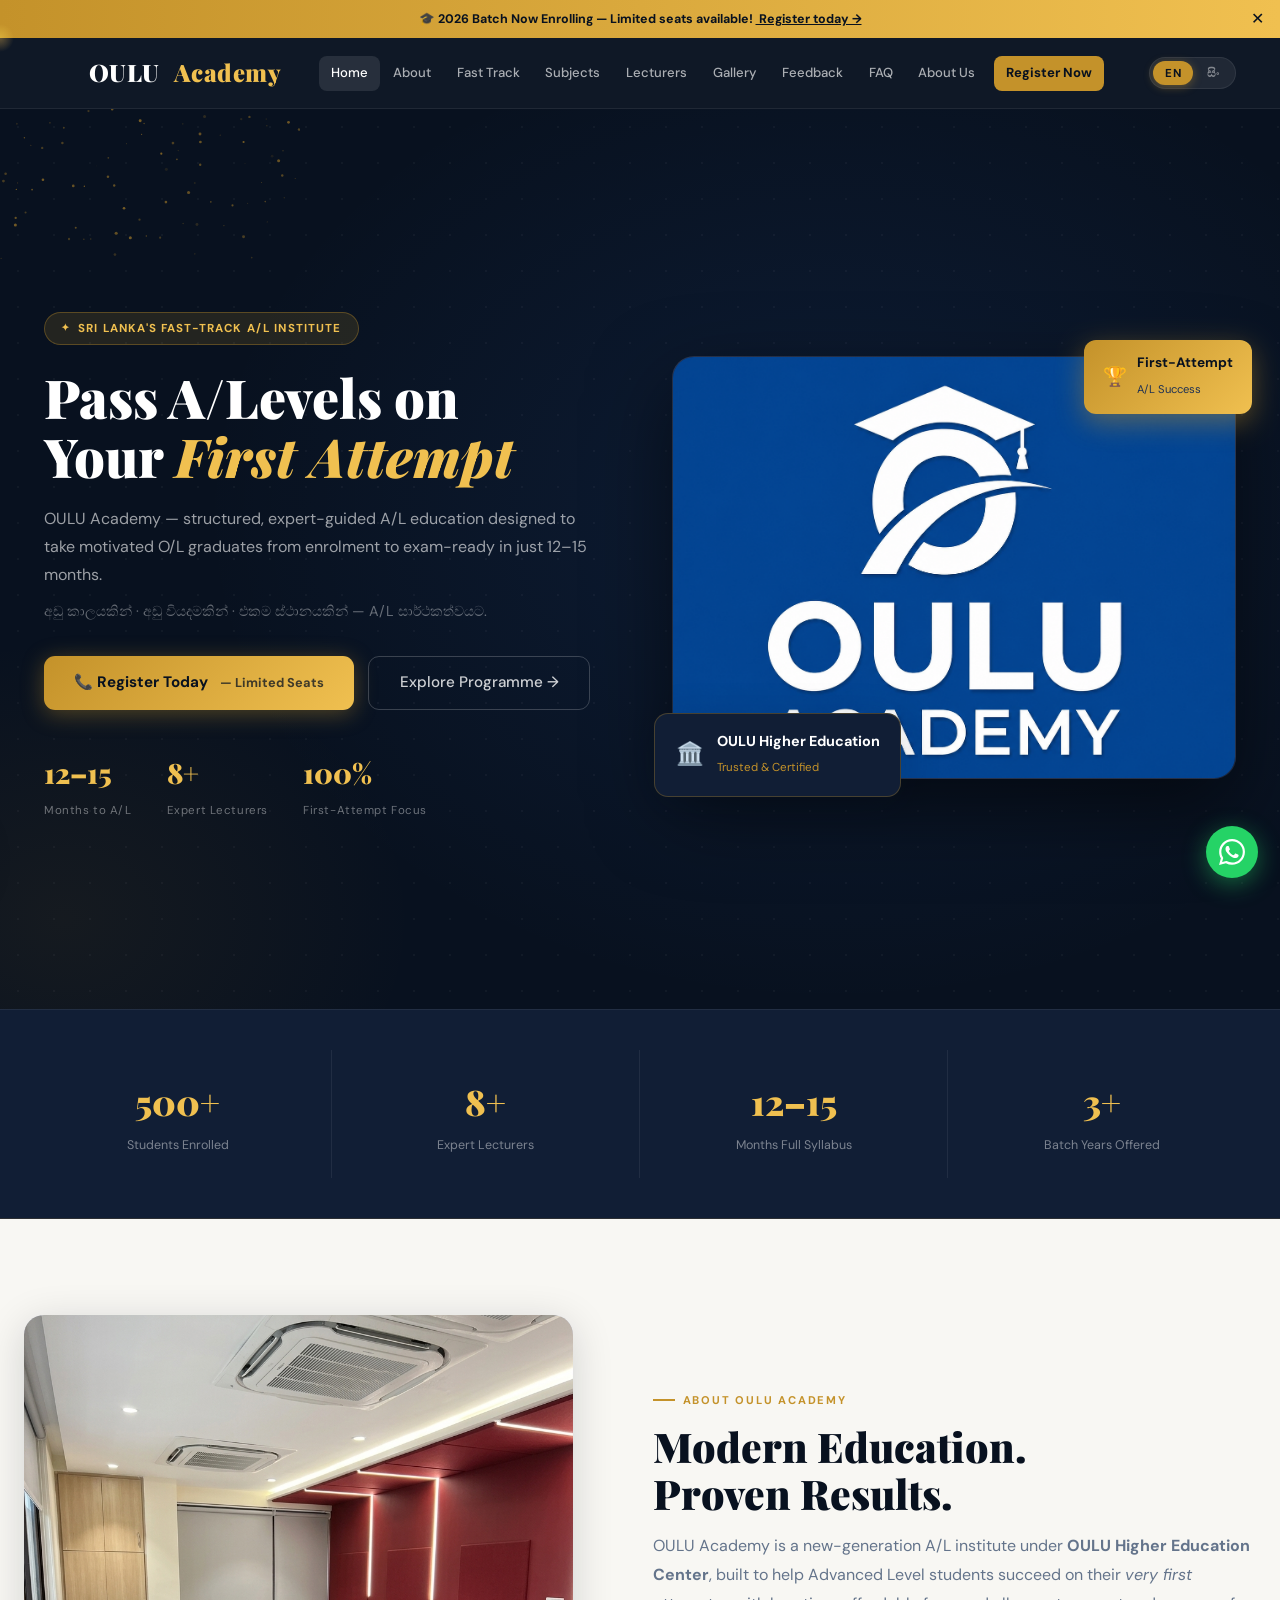
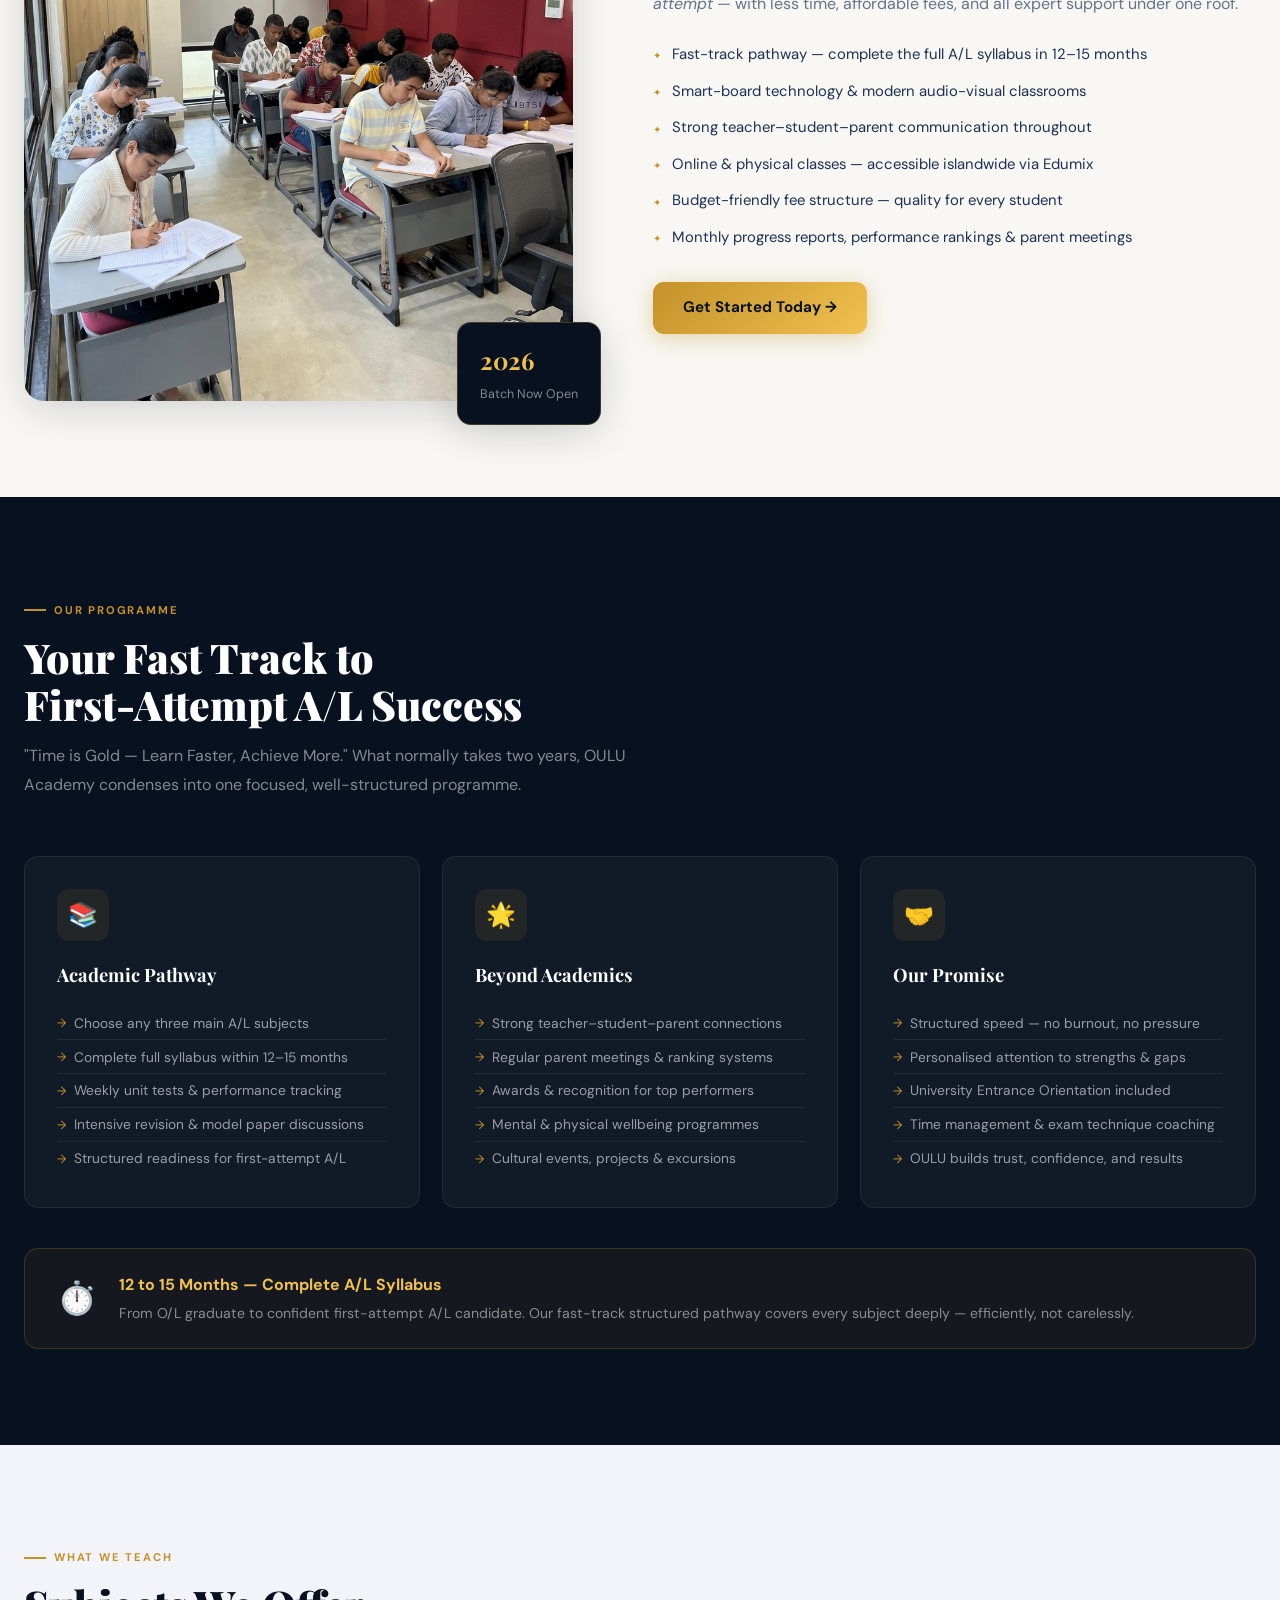
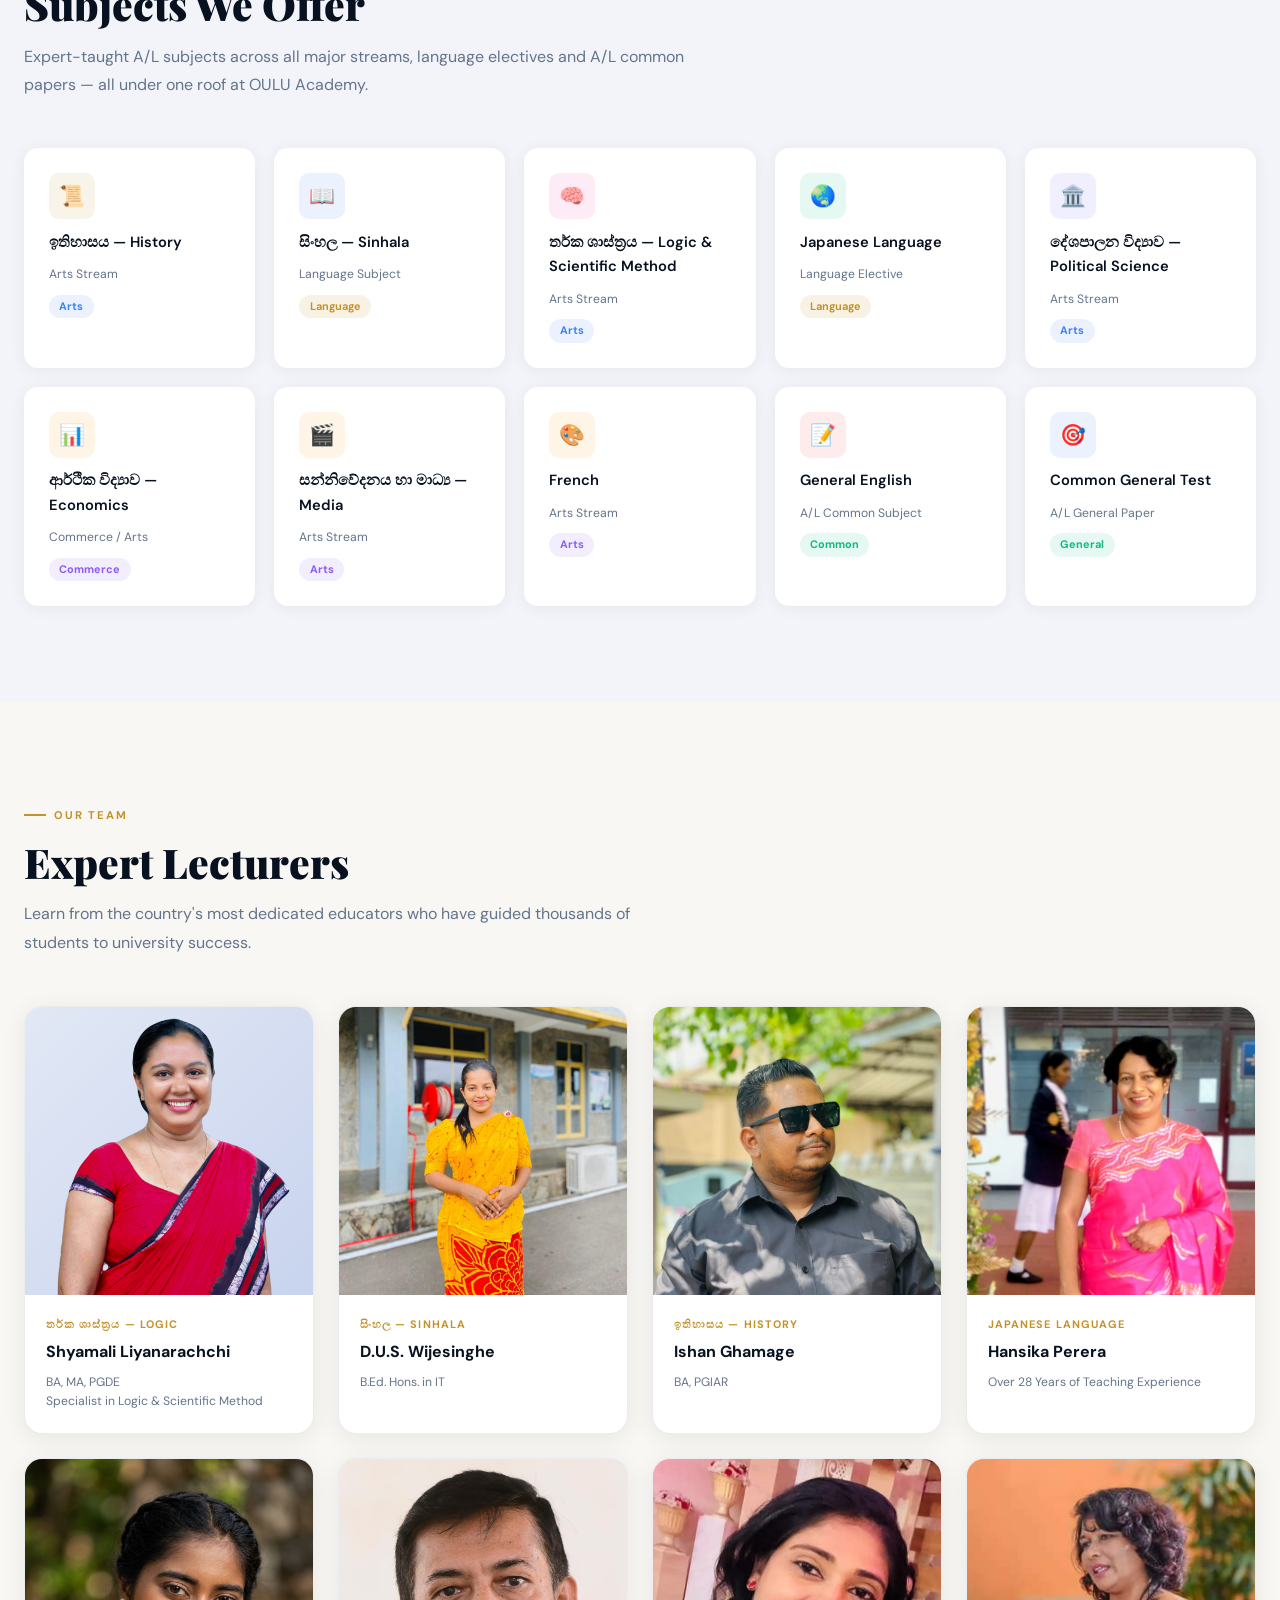
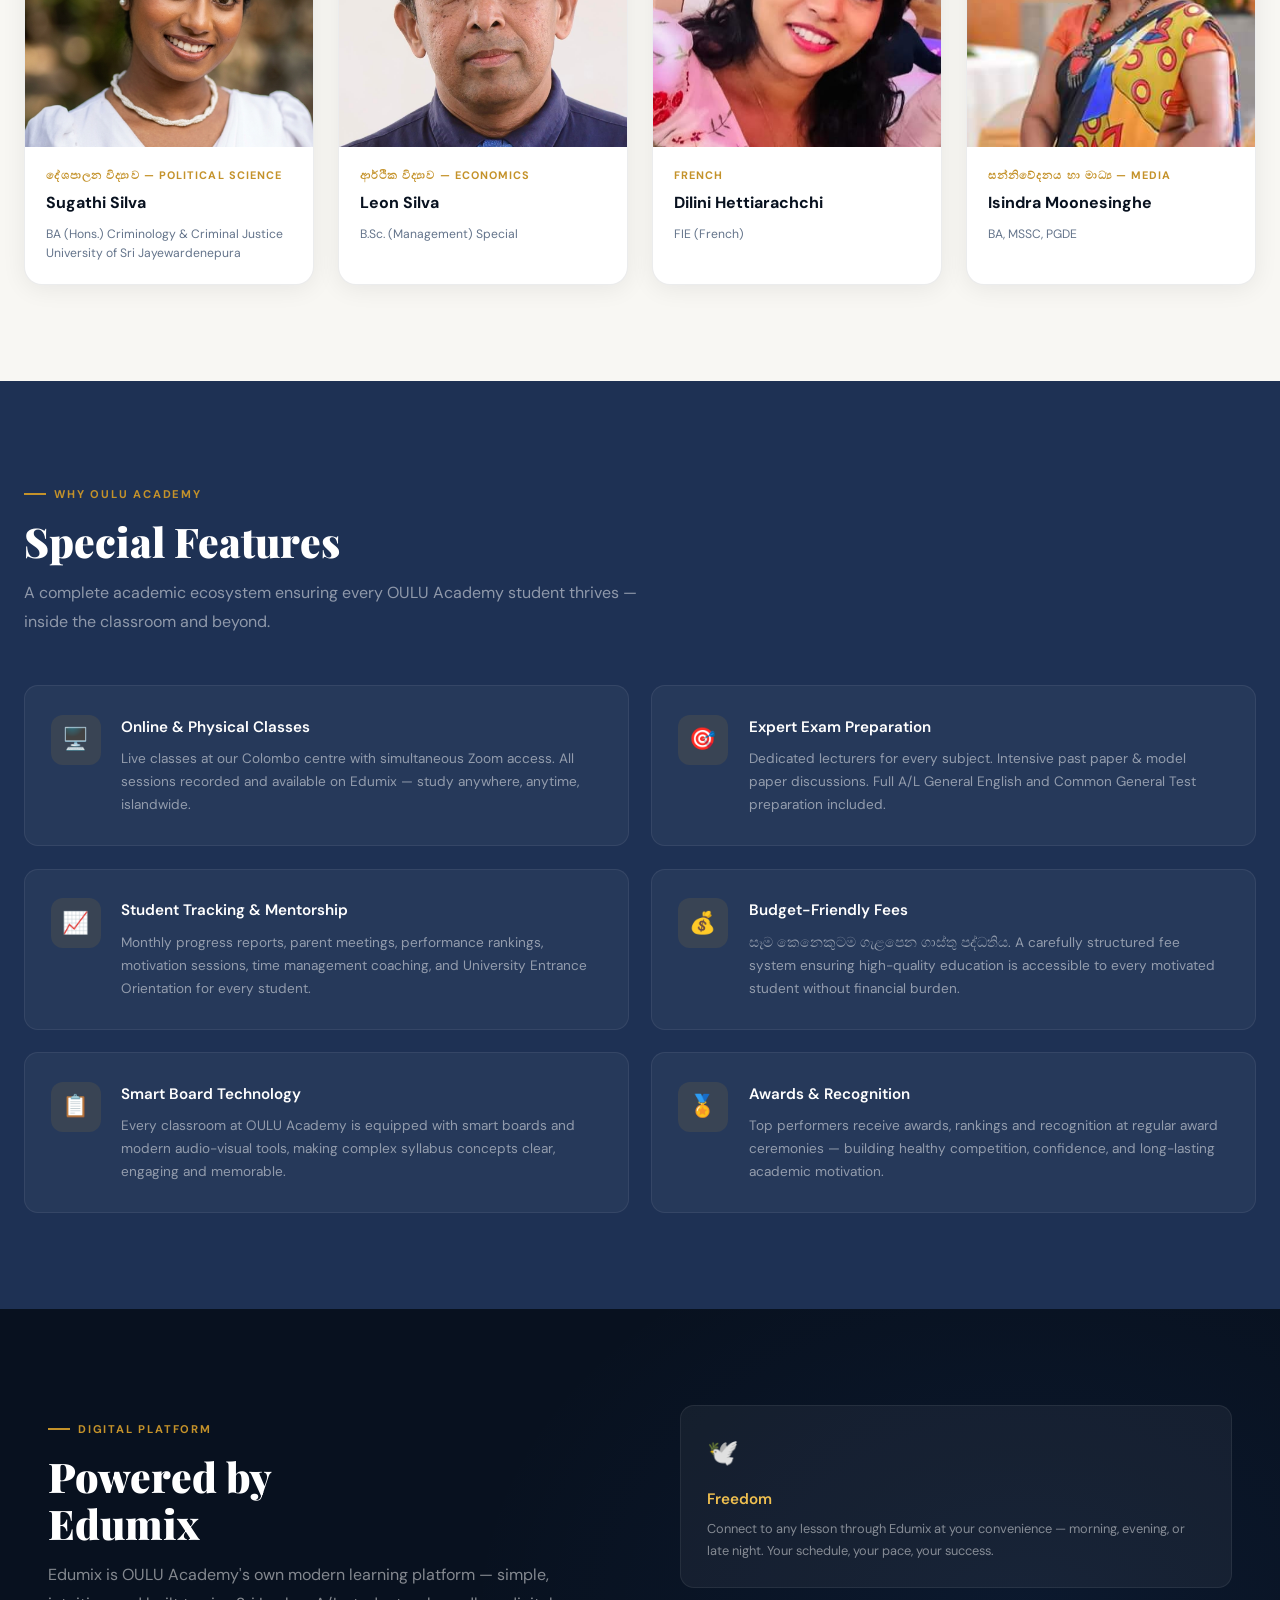
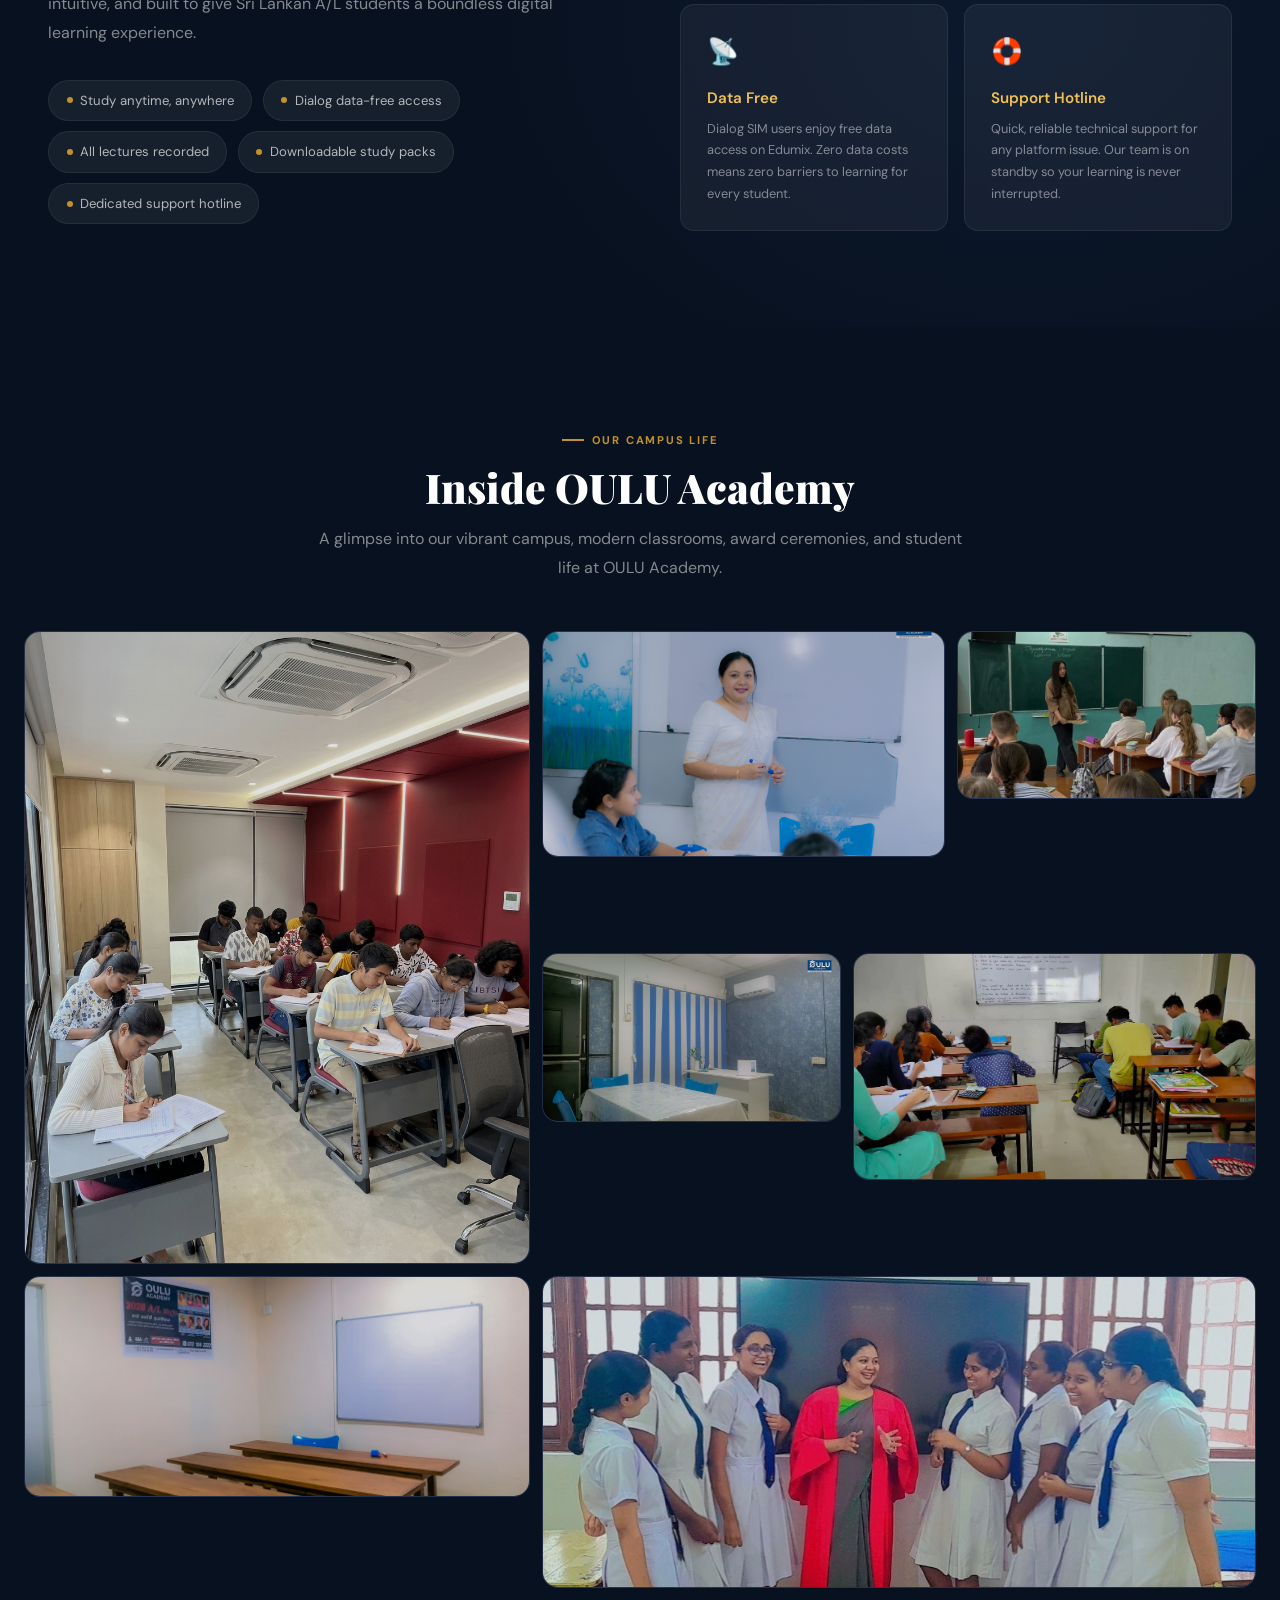
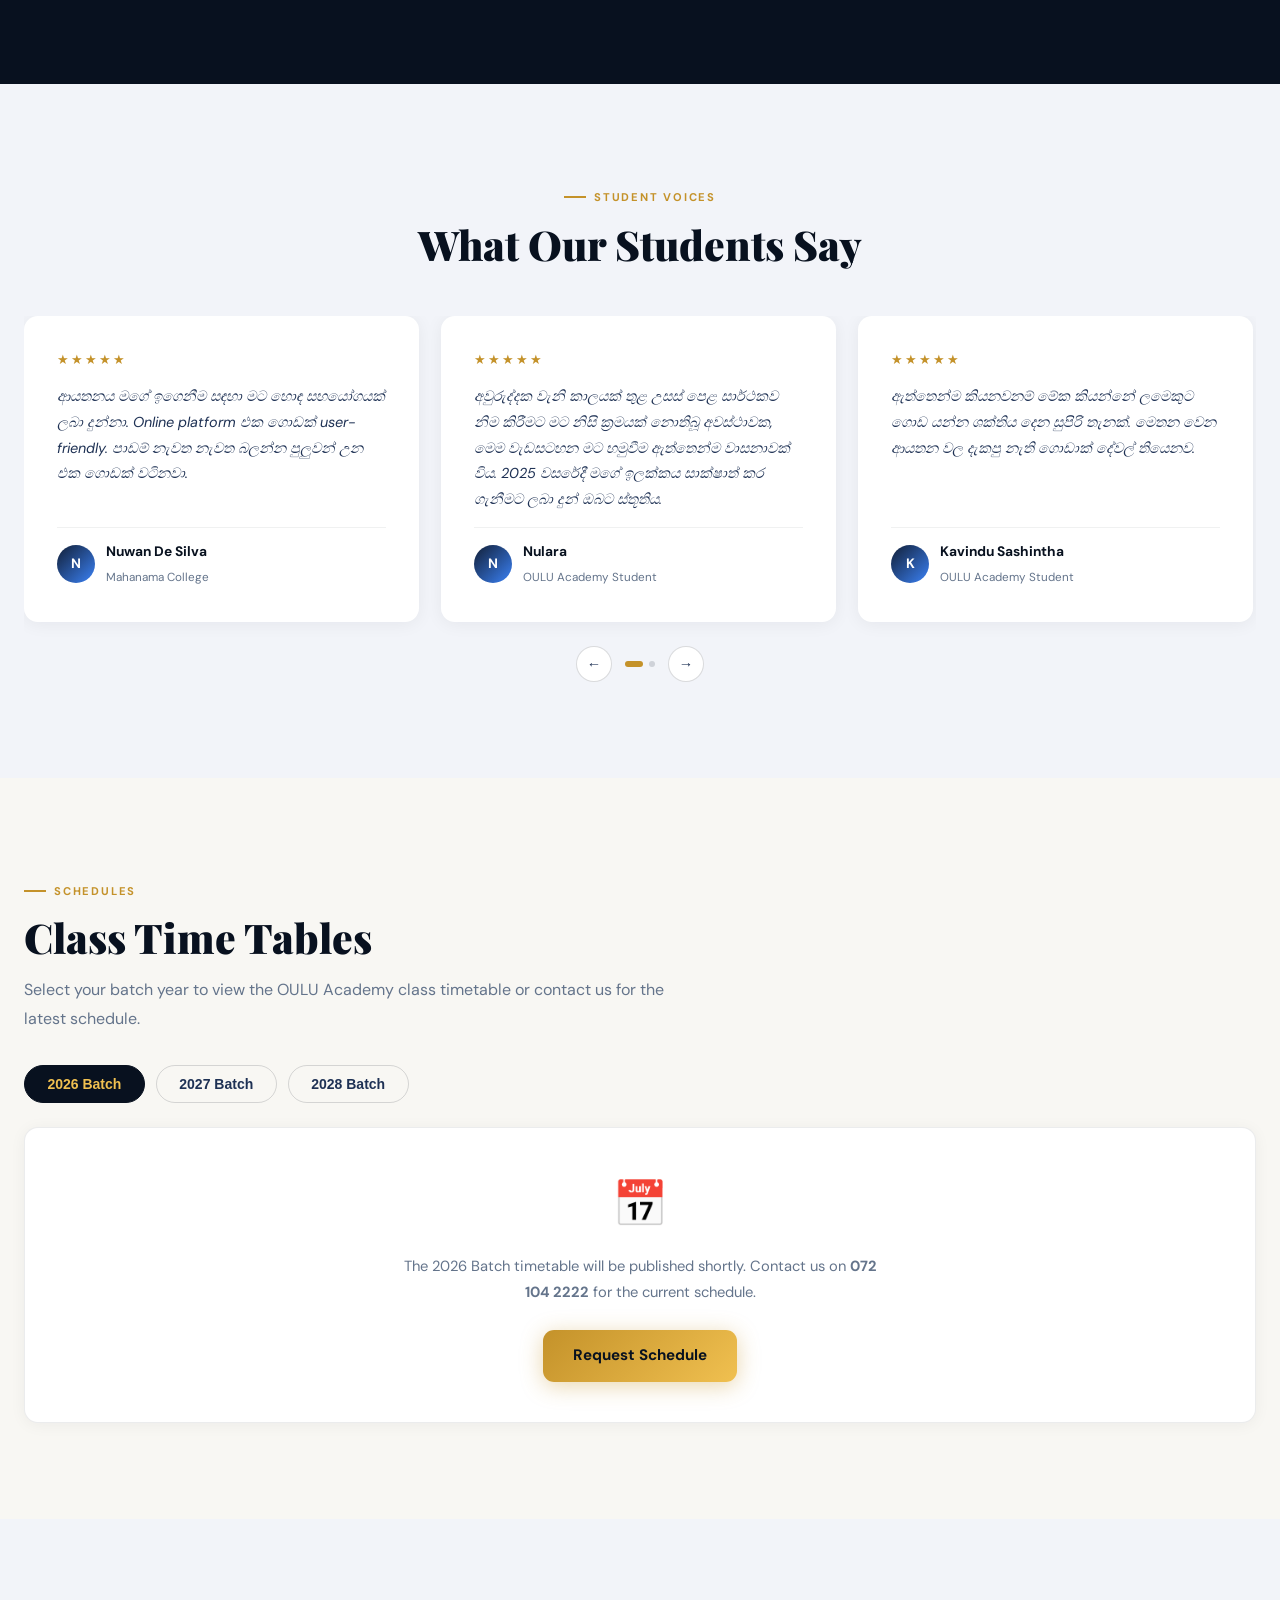
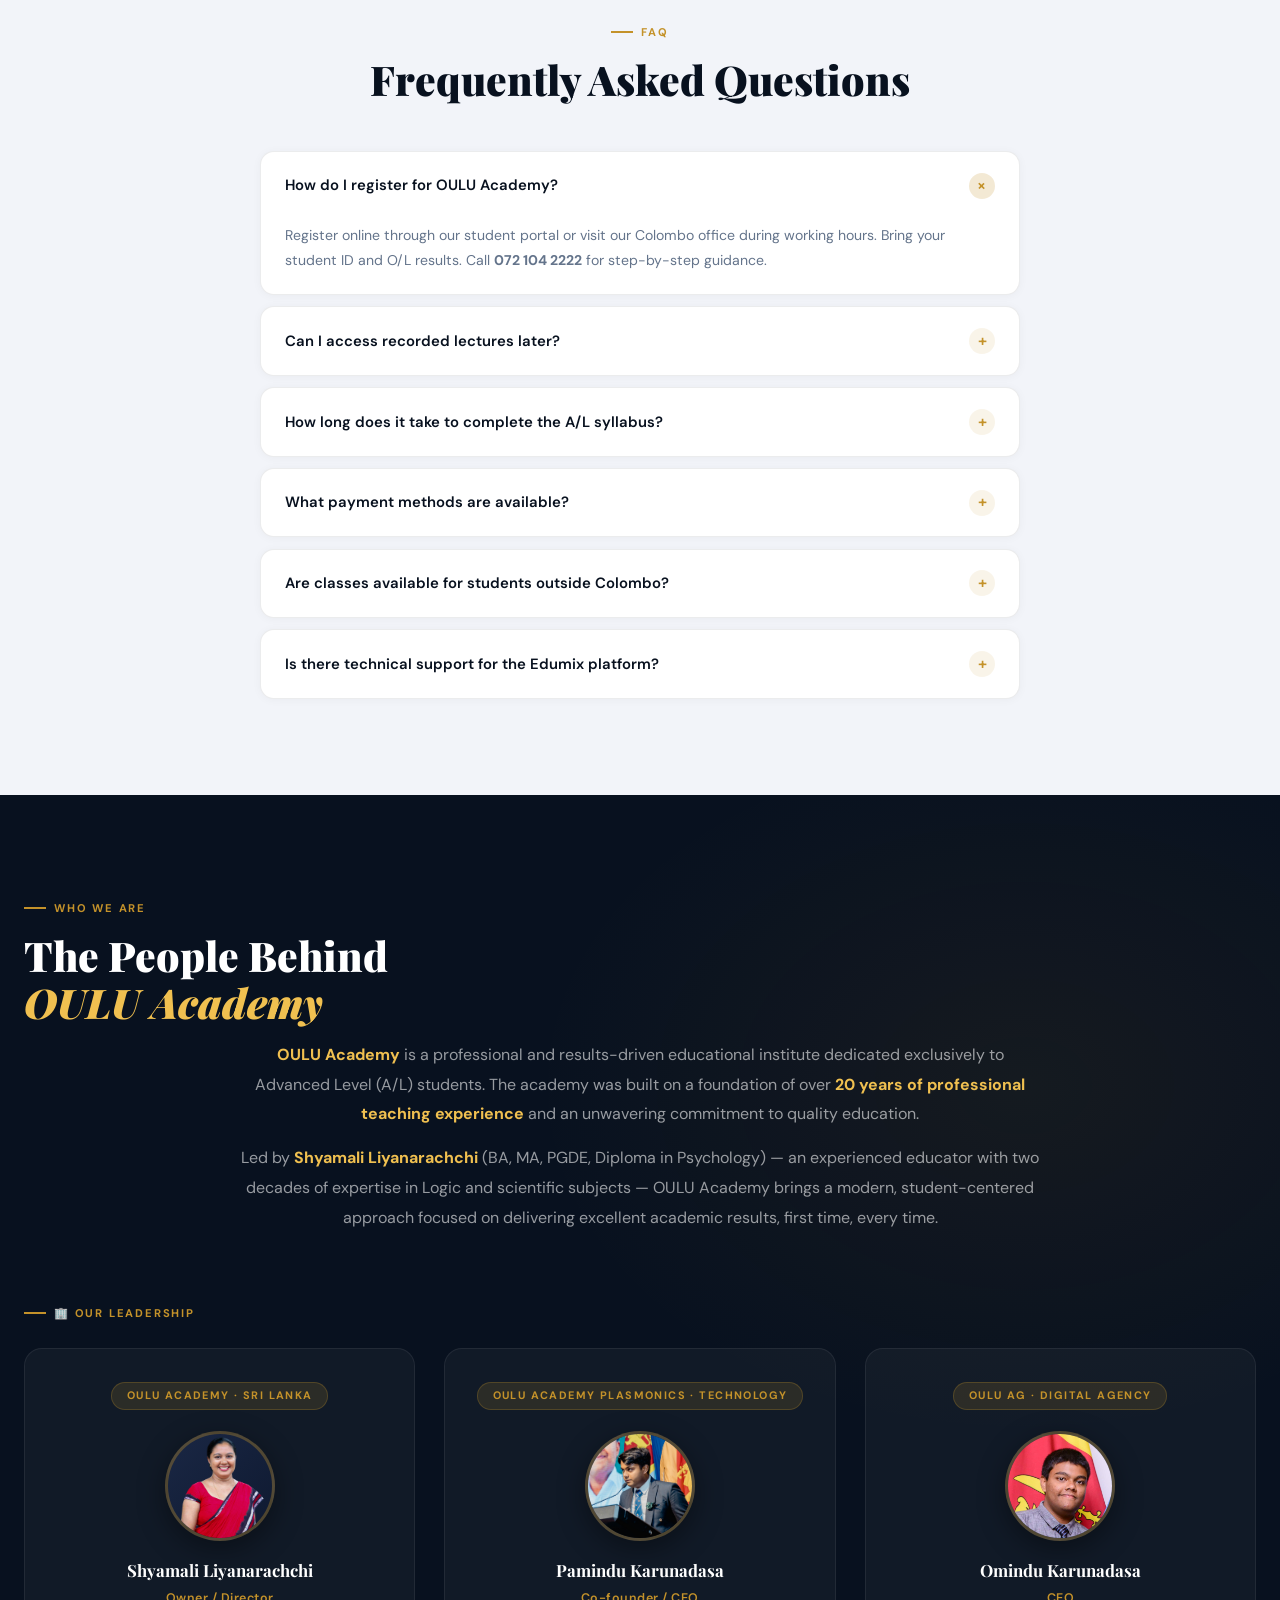
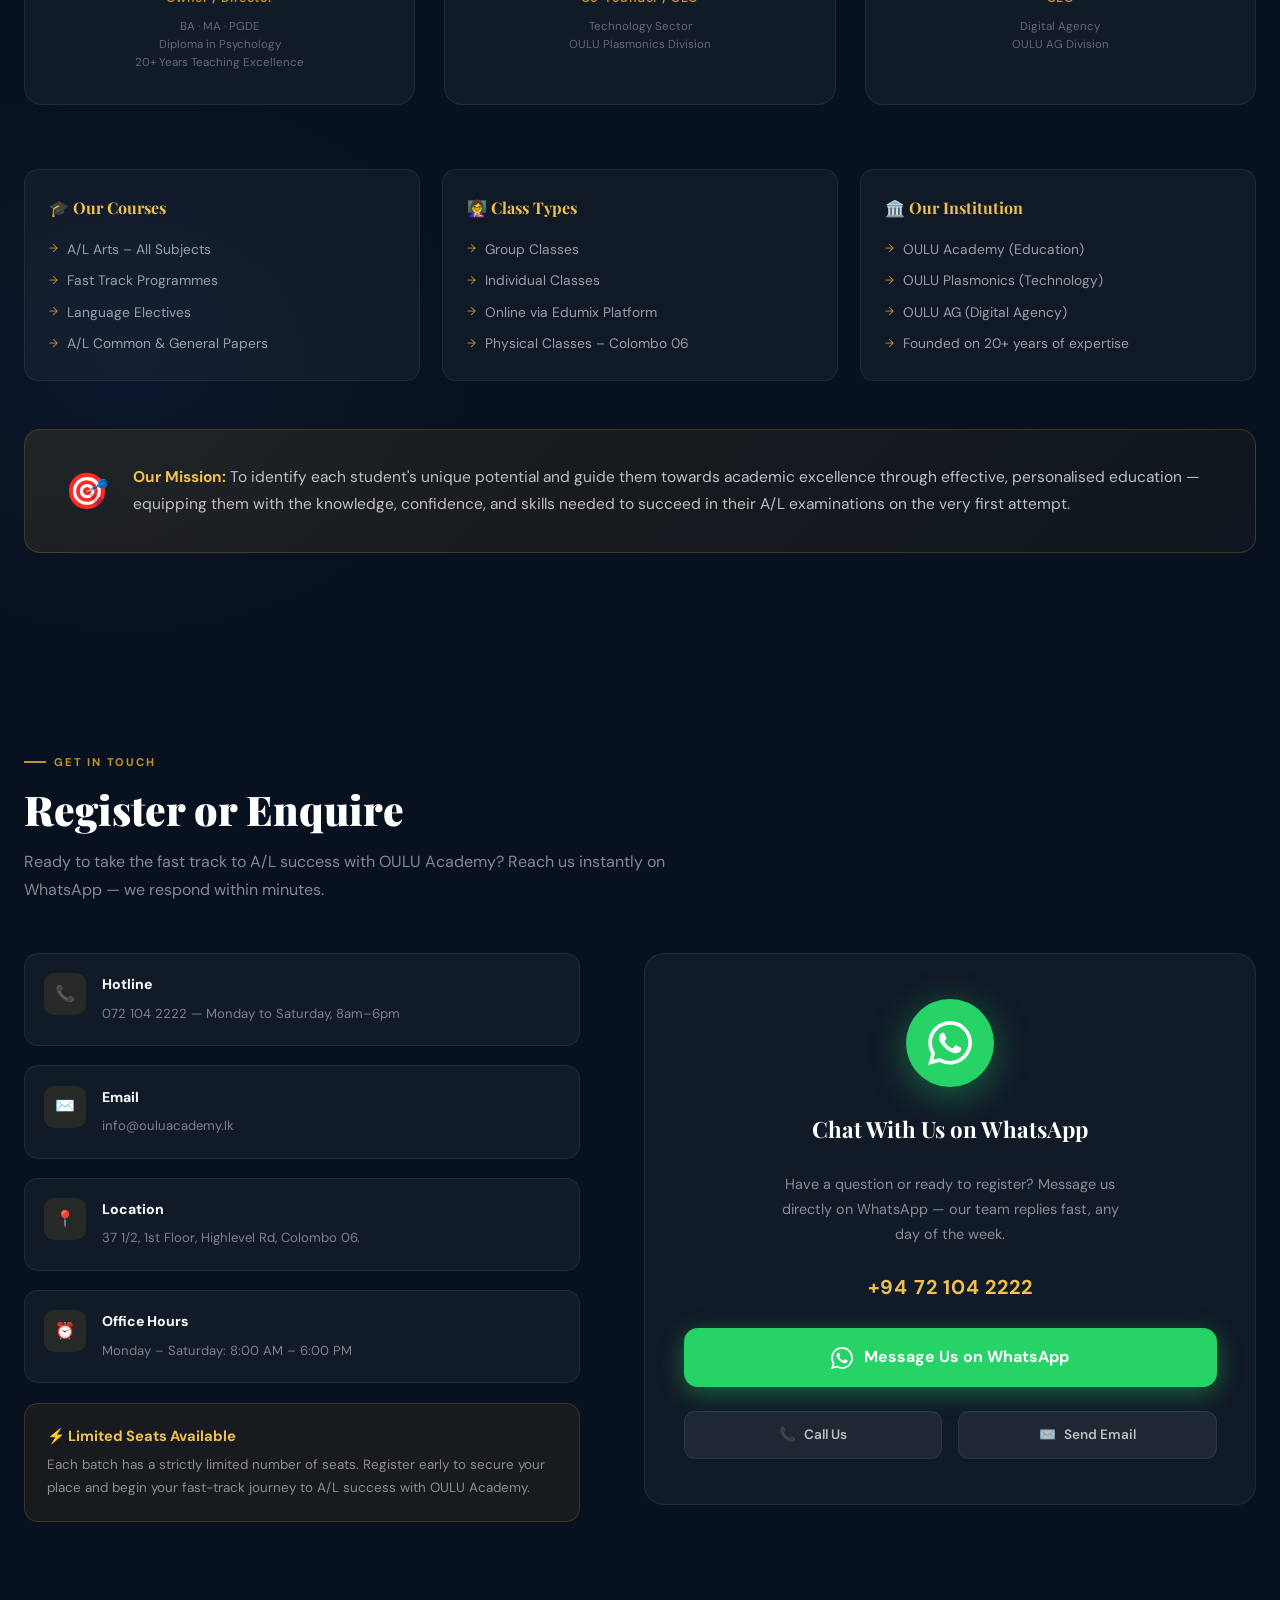
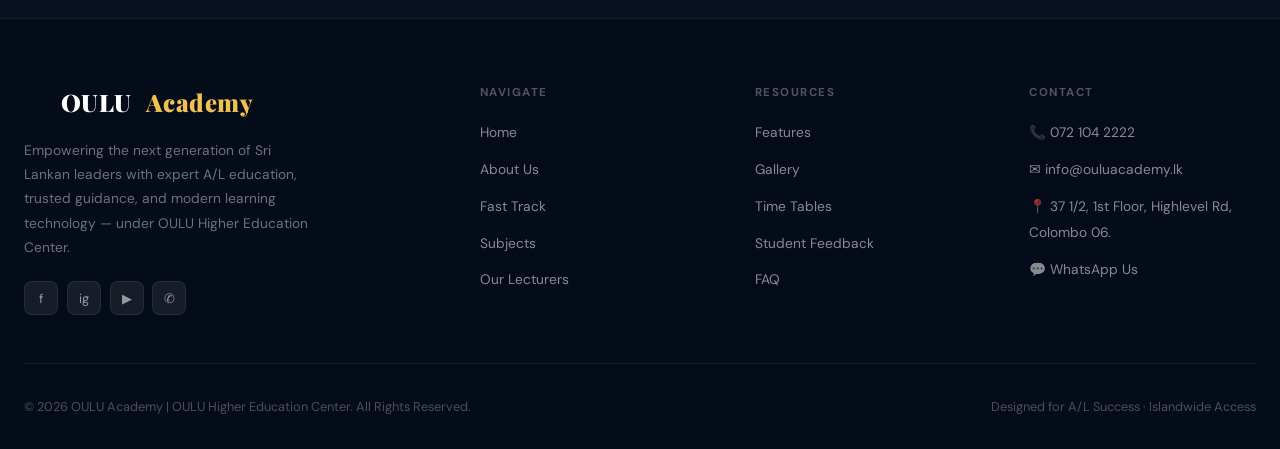
==== index.html @ dc9bc6da "Add meta description and keywords Insert meta description and keywords tags to improve SEO and contr" ====
<!DOCTYPE html>
<html lang="en">
<head>
<meta charset="UTF-8">
<meta name="viewport" content="width=device-width, initial-scale=1.0">
<title>OULU Academy | A/L Success, First Attempt</title>
<link rel="preconnect" href="https://fonts.googleapis.com">
<link href="https://fonts.googleapis.com/css2?family=Playfair+Display:ital,wght@0,700;0,900;1,700&family=DM+Sans:opsz,wght@9..40,300;9..40,400;9..40,500;9..40,600;9..40,700&display=swap" rel="stylesheet">
<link rel="icon" type="image/png" href="favicon.png">
<meta name="google-site-verification" content="q9MNf5psKL7M3zZ3JDeM91HsE00J4mTUX5C3OQ97uD8" />
<!-- Description — this is what appears under your site name in Google -->
<meta name="description" content="OULU Academy is Sri Lanka's fast-track A/L institute. Pass your A/Levels on your first attempt in 12–15 months. Located in Colombo 06. Call 072 104 2222." />
<!-- Keywords (less important now but still good) -->
<meta name="keywords" content="OULU Academy,AL classes,online classes, AL institute Sri Lanka, fast track AL, Colombo AL classes, first attempt AL" />
<style>
/* ─────────────────────────────────────────
   RESET & DESIGN TOKENS
───────────────────────────────────────── */
*, *::before, *::after { margin:0; padding:0; box-sizing:border-box; }
:root {
  --ink:       #08111f;
  --ink-mid:   #111e35;
  --ink-soft:  #1e3154;
  --gold:      #c4922a;
  --gold-lt:   #f0c050;
  --gold-dim:  rgba(196,146,42,0.15);
  --sky:       #3b82f6;
  --cream:     #f8f7f3;
  --card:      #ffffff;
  --muted:     #64748b;
  --border-d:  rgba(255,255,255,0.07);
  --border-l:  rgba(8,17,31,0.08);
  --r:         14px;
  --shadow:    0 8px 40px rgba(8,17,31,0.16);
  --ease:      cubic-bezier(0.4,0,0.2,1);
  --wa-green:  #25d366;
}
html { scroll-behavior:smooth; }
body { font-family:'DM Sans',sans-serif; background:var(--cream); color:var(--ink); overflow-x:hidden; line-height:1.65; }
a { text-decoration:none; color:inherit; }
ul { list-style:none; }
img { max-width:100%; display:block; }

/* ─── PRELOADER ─── */
#preloader {
  position:fixed; inset:0; background:var(--ink);
  display:flex; flex-direction:column; align-items:center; justify-content:center;
  z-index:9999; transition:opacity .7s var(--ease), visibility .7s var(--ease);
}
#preloader.hide { opacity:0; visibility:hidden; pointer-events:none; }
#preloader img { width:88px; height:88px; object-fit:contain; border-radius:16px; animation:plPulse 1.4s ease-in-out infinite; }
@keyframes plPulse { 0%,100%{transform:scale(1);opacity:1;} 50%{transform:scale(1.07);opacity:.85;} }
.pl-name { font-family:'Playfair Display',serif; font-size:1.6rem; font-weight:900; color:#fff; margin-top:1.1rem; letter-spacing:.04em; }
.pl-name span { color:var(--gold-lt); }
.pl-sub { font-size:.72rem; letter-spacing:.18em; text-transform:uppercase; color:rgba(255,255,255,.35); margin-top:.35rem; }
.pl-bar { width:200px; height:2px; background:rgba(255,255,255,.1); border-radius:99px; overflow:hidden; margin-top:1.8rem; }
.pl-fill { height:100%; width:0%; background:linear-gradient(90deg,var(--gold),var(--gold-lt)); border-radius:99px; animation:plFill 2.5s var(--ease) forwards; }
@keyframes plFill { to{width:100%;} }

/* ─── SCROLL TOP ─── */
#scrollTop {
  position:fixed; bottom:5.5rem; right:1.4rem; width:44px; height:44px;
  background:var(--ink-mid); border:1px solid var(--gold); border-radius:50%;
  display:flex; align-items:center; justify-content:center; font-size:1rem; color:var(--gold);
  cursor:pointer; z-index:600; opacity:0; pointer-events:none; transition:all .3s var(--ease);
  box-shadow:0 4px 20px rgba(0,0,0,.4);
}
#scrollTop.show { opacity:1; pointer-events:auto; }
#scrollTop:hover { background:var(--gold); color:var(--ink); transform:translateY(-3px); }

/* ─── WHATSAPP FLOAT ─── */
#waFloat {
  position:fixed; bottom:1.4rem; right:1.4rem; z-index:601;
  width:52px; height:52px; border-radius:50%;
  background:var(--wa-green);
  display:flex; align-items:center; justify-content:center;
  box-shadow:0 6px 24px rgba(37,211,102,.45);
  cursor:pointer; transition:all .3s var(--ease);
  animation:waPulse 2.5s ease-in-out infinite;
}
#waFloat:hover { transform:scale(1.1); box-shadow:0 10px 32px rgba(37,211,102,.65); animation:none; }
#waFloat svg { width:26px; height:26px; fill:#fff; }
@keyframes waPulse {
  0%,100%{box-shadow:0 6px 24px rgba(37,211,102,.45);}
  50%{box-shadow:0 6px 32px rgba(37,211,102,.7), 0 0 0 8px rgba(37,211,102,.12);}
}

/* ─── HEADER ─── */
header {
  position:sticky; top:0; z-index:800;
  background:rgba(8,17,31,.97); backdrop-filter:blur(18px);
  border-bottom:1px solid var(--border-d);
}
.nav-wrap {
  max-width:1240px; margin:0 auto; padding:0 1.5rem;
  display:flex; align-items:center; justify-content:space-between; height:70px; gap:1rem;
}
.logo {
  display:flex; align-items:center; gap:.55rem;
  font-family:'Playfair Display',serif; font-size:1.5rem; font-weight:900;
  color:#fff; letter-spacing:.02em; flex-shrink:0; white-space:nowrap;
}
.logo-badge {
  width:36px; height:36px; border-radius:9px;
  background:linear-gradient(135deg,var(--gold) 0%,var(--gold-lt) 100%);
  display:flex; align-items:center; justify-content:center;
  font-size:1rem; font-weight:900; color:var(--ink); font-family:'Playfair Display',serif; flex-shrink:0;
}
.logo em { color:var(--gold-lt); font-style:normal; }
.d-nav { display:flex; align-items:center; gap:.1rem; }
.d-nav a {
  color:rgba(255,255,255,.65); font-size:.82rem; font-weight:500;
  padding:.42rem .75rem; border-radius:8px; transition:all .25s var(--ease); white-space:nowrap;
}
.d-nav a:hover { color:#fff; background:rgba(255,255,255,.08); }
.d-nav .cta { background:var(--gold)!important; color:var(--ink)!important; font-weight:700!important; margin-left:.3rem; }
.d-nav .cta:hover { background:var(--gold-lt)!important; }

/* LANG SWITCH */
.lang-switch {
  display:flex; align-items:center;
  background:rgba(255,255,255,.07); border:1px solid var(--border-d);
  border-radius:99px; padding:3px; gap:2px; flex-shrink:0; margin-left:.5rem;
}
.lang-btn {
  padding:.3rem .75rem; border-radius:99px; font-size:.72rem; font-weight:700;
  letter-spacing:.06em; border:none; cursor:pointer;
  color:rgba(255,255,255,.45); background:transparent;
  transition:all .25s var(--ease); font-family:'DM Sans',sans-serif;
}
.lang-btn.active { background:var(--gold); color:var(--ink); box-shadow:0 2px 10px rgba(196,146,42,.4); }

.nav-right { display:flex; align-items:center; gap:.4rem; }

.burger {
  display:none; flex-direction:column; gap:5px; cursor:pointer; padding:5px; border:none; background:none;
}
.burger span { display:block; width:22px; height:2px; background:#fff; border-radius:2px; transition:all .3s var(--ease); }
.burger.open span:nth-child(1) { transform:translateY(7px) rotate(45deg); }
.burger.open span:nth-child(2) { opacity:0; transform:scaleX(0); }
.burger.open span:nth-child(3) { transform:translateY(-7px) rotate(-45deg); }
.m-nav {
  display:none; flex-direction:column; gap:.2rem;
  background:#0c1829; padding:1rem 1.5rem 1.5rem; border-top:1px solid var(--border-d);
}
.m-nav.open { display:flex; }
.m-nav a { color:rgba(255,255,255,.72); font-size:.95rem; font-weight:500; padding:.7rem 1rem; border-radius:9px; transition:all .25s var(--ease); }
.m-nav a:hover { color:#fff; background:rgba(255,255,255,.08); }
.m-nav .mcta { background:var(--gold); color:var(--ink); font-weight:700; text-align:center; margin-top:.5rem; border-radius:10px; }
.m-lang { display:flex; gap:.5rem; padding:.5rem 1rem .3rem; }
.m-lang .lang-btn { flex:1; text-align:center; border:1.5px solid rgba(255,255,255,.15); border-radius:99px; padding:.55rem 0; font-size:.8rem; }
.m-lang .lang-btn.active { background:var(--gold); color:var(--ink); border-color:var(--gold); }

/* ─── HERO ─── */
.hero { min-height:100vh; background:var(--ink); position:relative; overflow:hidden; display:flex; align-items:center; }
.hero-glow {
  position:absolute; inset:0; pointer-events:none;
  background:
    radial-gradient(ellipse 900px 700px at 65% 45%,rgba(59,130,246,.1) 0%,transparent 70%),
    radial-gradient(ellipse 500px 400px at 5% 90%,rgba(196,146,42,.07) 0%,transparent 70%);
}
.hero-dots {
  position:absolute; inset:0; pointer-events:none; opacity:.045;
  background-image:radial-gradient(circle,rgba(255,255,255,.8) 1px,transparent 1px);
  background-size:36px 36px;
}
.hero-inner {
  max-width:1240px; width:100%; margin:0 auto; padding:5rem 1.5rem 4rem;
  display:grid; grid-template-columns:1fr 1fr; gap:4rem; align-items:center; position:relative; z-index:2;
}
.h-eyebrow {
  display:inline-flex; align-items:center; gap:.5rem;
  background:var(--gold-dim); border:1px solid rgba(196,146,42,.35);
  border-radius:99px; padding:.38rem 1rem; font-size:.72rem; font-weight:700;
  color:var(--gold-lt); letter-spacing:.1em; text-transform:uppercase; margin-bottom:1.4rem;
  opacity:0; animation:up .7s .2s var(--ease) forwards;
}
.h-eyebrow::before { content:'✦'; font-size:.6rem; }
.hero h1 {
  font-family:'Playfair Display',serif;
  font-size:clamp(2.2rem,4.2vw,3.6rem); font-weight:900; line-height:1.1; color:#fff; margin-bottom:1.2rem;
  opacity:0; animation:up .7s .38s var(--ease) forwards;
}
.hero h1 em { color:var(--gold-lt); font-style:italic; }
.h-sub { font-size:1rem; color:rgba(255,255,255,.6); margin-bottom:.7rem; line-height:1.75; opacity:0; animation:up .7s .52s var(--ease) forwards; }
.h-sin { font-size:.9rem; color:rgba(255,255,255,.38); margin-bottom:2rem; opacity:0; animation:up .7s .62s var(--ease) forwards; }
.h-actions { display:flex; flex-wrap:wrap; gap:.9rem; opacity:0; animation:up .7s .76s var(--ease) forwards; }
.btn-gold {
  display:inline-flex; align-items:center; gap:.5rem;
  background:linear-gradient(135deg,var(--gold) 0%,var(--gold-lt) 100%);
  color:var(--ink); font-weight:700; font-size:.95rem;
  padding:.85rem 1.9rem; border-radius:11px; border:none; cursor:pointer;
  transition:all .3s var(--ease); box-shadow:0 4px 22px rgba(196,146,42,.38);
}
.btn-gold:hover { transform:translateY(-2px); box-shadow:0 8px 30px rgba(196,146,42,.55); }
.btn-outline-w {
  display:inline-flex; align-items:center; gap:.5rem;
  background:transparent; color:rgba(255,255,255,.8); font-weight:500; font-size:.95rem;
  padding:.85rem 1.9rem; border-radius:11px; border:1.5px solid rgba(255,255,255,.2);
  cursor:pointer; transition:all .3s var(--ease);
}
.btn-outline-w:hover { background:rgba(255,255,255,.08); border-color:rgba(255,255,255,.4); }
.h-stats { display:flex; gap:2.2rem; flex-wrap:wrap; margin-top:2.5rem; opacity:0; animation:up .7s .92s var(--ease) forwards; }
.h-stat .n { font-family:'Playfair Display',serif; font-size:1.75rem; font-weight:900; color:var(--gold-lt); display:block; }
.h-stat .l { font-size:.72rem; color:rgba(255,255,255,.4); letter-spacing:.05em; }
.h-visual { opacity:0; animation:fadeIn 1s .45s var(--ease) forwards; position:relative; }
.h-img-frame {
  border-radius:22px; overflow:hidden; aspect-ratio:4/3;
  background:linear-gradient(135deg,#1a2744 0%,#0e1930 100%);
  box-shadow:0 30px 80px rgba(0,0,0,.55); border:1px solid var(--border-d);
}
.h-img-frame img { width:100%; height:100%; object-fit:cover; }
.h-badge {
  position:absolute; bottom:-18px; left:-18px;
  background:var(--ink-mid); border:1px solid rgba(196,146,42,.3);
  border-radius:14px; padding:1rem 1.3rem;
  display:flex; align-items:center; gap:.8rem; box-shadow:var(--shadow);
  animation:floatY 4s ease-in-out infinite;
}
.h-badge-i { font-size:1.4rem; }
.h-badge strong { display:block; color:#fff; font-size:.9rem; }
.h-badge span { font-size:.72rem; color:var(--gold); }
.h-badge2 {
  position:absolute; top:-16px; right:-16px;
  background:linear-gradient(135deg,var(--gold) 0%,var(--gold-lt) 100%);
  border-radius:12px; padding:.8rem 1.2rem;
  display:flex; align-items:center; gap:.6rem;
  box-shadow:0 8px 28px rgba(196,146,42,.45);
  animation:floatY 4s 1.5s ease-in-out infinite;
}
.h-badge2 strong { font-size:.85rem; color:var(--ink); font-weight:700; display:block; }
.h-badge2 span { font-size:.7rem; color:var(--ink-soft); }

@keyframes up { from{opacity:0;transform:translateY(26px);} to{opacity:1;transform:none;} }
@keyframes fadeIn { from{opacity:0;} to{opacity:1;} }
@keyframes floatY { 0%,100%{transform:translateY(0);} 50%{transform:translateY(-10px);} }

/* ─── SECTION UTILITIES ─── */
.sec { padding:6rem 1.5rem; }
.wrap { max-width:1240px; margin:0 auto; }
.sec-label {
  display:inline-flex; align-items:center; gap:.5rem;
  font-size:.7rem; font-weight:700; letter-spacing:.16em; text-transform:uppercase;
  color:var(--gold); margin-bottom:.9rem;
}
.sec-label::before { content:''; display:block; width:22px; height:2px; background:var(--gold); }
.sec-h { font-family:'Playfair Display',serif; font-size:clamp(1.8rem,3.2vw,2.7rem); font-weight:900; line-height:1.15; color:var(--ink); margin-bottom:.9rem; }
.sec-h.lt { color:#fff; }
.sec-p { font-size:1rem; color:var(--muted); max-width:660px; line-height:1.8; }
.sec-p.lt { color:rgba(255,255,255,.5); }
[data-r] { opacity:0; transform:translateY(28px); transition:opacity .65s var(--ease),transform .65s var(--ease); }
[data-r].on { opacity:1; transform:none; }
[data-r][data-d="1"]{transition-delay:.1s;}[data-r][data-d="2"]{transition-delay:.2s;}
[data-r][data-d="3"]{transition-delay:.3s;}[data-r][data-d="4"]{transition-delay:.4s;}
[data-r][data-d="5"]{transition-delay:.5s;}

/* ─── STATS BAND ─── */
.stats-band { background:var(--ink-mid); border-top:1px solid var(--border-d); border-bottom:1px solid rgba(196,146,42,.15); padding:2.5rem 1.5rem; }
.stats-band-inner { max-width:1240px; margin:0 auto; display:grid; grid-template-columns:repeat(4,1fr); }
.sb-item { text-align:center; padding:1.4rem 1rem; border-right:1px solid var(--border-d); transition:background .3s var(--ease); }
.sb-item:last-child { border-right:none; }
.sb-item:hover { background:rgba(255,255,255,.03); }
.sb-num { font-family:'Playfair Display',serif; font-size:2.2rem; font-weight:900; color:var(--gold-lt); display:block; }
.sb-lbl { font-size:.78rem; color:rgba(255,255,255,.45); margin-top:.3rem; }

/* ─── ABOUT ─── */
.about-sec { background:var(--cream); }
.about-grid { display:grid; grid-template-columns:1fr 1.1fr; gap:5rem; align-items:center; }
.about-img-col { position:relative; }
.about-main-img { border-radius:20px; overflow:hidden; aspect-ratio:4/5; background:linear-gradient(135deg,#dde4f5,#c0cef0); box-shadow:var(--shadow); }
.about-main-img img { width:100%; height:100%; object-fit:cover; }
.about-pill {
  position:absolute; bottom:-1.5rem; right:-1.8rem;
  background:var(--ink); border:1px solid rgba(196,146,42,.3); border-radius:14px; padding:1.1rem 1.4rem;
  box-shadow:var(--shadow); animation:floatY 5s ease-in-out infinite;
}
.about-pill strong { color:var(--gold-lt); font-size:1.5rem; font-family:'Playfair Display',serif; display:block; }
.about-pill span { color:rgba(255,255,255,.5); font-size:.78rem; }
.about-list { margin:1.5rem 0 2rem; display:flex; flex-direction:column; gap:.75rem; }
.about-list li { display:flex; align-items:flex-start; gap:.7rem; font-size:.93rem; color:var(--ink-soft); }
.about-list li::before { content:'✦'; color:var(--gold); font-size:.65rem; margin-top:.32rem; flex-shrink:0; }

/* ─── FAST TRACK ─── */
.ft-sec { background:var(--ink); }
.ft-grid { display:grid; grid-template-columns:repeat(3,1fr); gap:1.4rem; margin-top:3.5rem; }
.ft-card {
  background:rgba(255,255,255,.04); border:1px solid var(--border-d);
  border-radius:var(--r); padding:2rem; position:relative; overflow:hidden;
  transition:all .35s var(--ease);
}
.ft-card::after { content:''; position:absolute; top:0; left:0; right:0; height:3px; background:linear-gradient(90deg,var(--gold),var(--gold-lt)); opacity:0; transition:opacity .3s; }
.ft-card:hover { background:rgba(255,255,255,.07); transform:translateY(-5px); }
.ft-card:hover::after { opacity:1; }
.ft-ico { width:52px; height:52px; border-radius:12px; background:rgba(196,146,42,.1); display:flex; align-items:center; justify-content:center; font-size:1.5rem; margin-bottom:1.2rem; }
.ft-card h3 { font-family:'Playfair Display',serif; font-size:1.15rem; color:#fff; margin-bottom:1rem; }
.ft-card ul li {
  font-size:.86rem; color:rgba(255,255,255,.58); padding:.32rem 0;
  border-bottom:1px solid var(--border-d); display:flex; align-items:flex-start; gap:.5rem;
}
.ft-card ul li:last-child { border-bottom:none; }
.ft-card ul li::before { content:'→'; color:var(--gold); font-size:.75rem; margin-top:.15rem; flex-shrink:0; }
.ft-strip {
  margin-top:2.5rem; background:rgba(196,146,42,.07); border:1px solid rgba(196,146,42,.22);
  border-radius:var(--r); padding:1.4rem 2rem; display:flex; align-items:center; gap:1.4rem; flex-wrap:wrap;
}
.ft-strip-ico { font-size:2rem; flex-shrink:0; }
.ft-strip strong { color:var(--gold-lt); font-size:1rem; display:block; margin-bottom:.25rem; }
.ft-strip p { color:rgba(255,255,255,.5); font-size:.88rem; line-height:1.65; }

/* ─── SUBJECTS ─── */
.subj-sec { background:#f2f4f9; }
.subj-grid { display:grid; grid-template-columns:repeat(auto-fill,minmax(210px,1fr)); gap:1.2rem; margin-top:3rem; }
.subj-card {
  background:var(--card); border-radius:var(--r); padding:1.5rem;
  box-shadow:0 2px 16px rgba(8,17,31,.06); border:1px solid transparent;
  transition:all .3s var(--ease); display:flex; flex-direction:column; gap:.65rem;
}
.subj-card:hover { transform:translateY(-4px); box-shadow:0 10px 32px rgba(8,17,31,.12); border-color:rgba(196,146,42,.25); }
.subj-icon { width:46px; height:46px; border-radius:10px; display:flex; align-items:center; justify-content:center; font-size:1.3rem; }
.subj-card h4 { font-weight:600; font-size:.92rem; color:var(--ink); }
.subj-card small { font-size:.76rem; color:var(--muted); }
.stag { display:inline-block; font-size:.68rem; font-weight:700; padding:.18rem .65rem; border-radius:99px; width:fit-content; }
.t-arts { background:rgba(59,130,246,.1); color:#3b82f6; }
.t-lang { background:rgba(196,146,42,.12); color:var(--gold); }
.t-gen  { background:rgba(16,185,129,.1); color:#10b981; }
.t-com  { background:rgba(139,92,246,.1); color:#8b5cf6; }

/* ─── LECTURERS ─── */
.lec-sec { background:var(--cream); }
.lec-grid { display:grid; grid-template-columns:repeat(auto-fill,minmax(235px,1fr)); gap:1.5rem; margin-top:3rem; }
.lec-card { background:var(--card); border-radius:18px; overflow:hidden; box-shadow:0 4px 24px rgba(8,17,31,.07); border:1px solid var(--border-l); transition:all .35s var(--ease); }
.lec-card:hover { transform:translateY(-6px); box-shadow:0 18px 50px rgba(8,17,31,.14); }
.lec-photo { aspect-ratio:1/1; overflow:hidden; background:linear-gradient(135deg,#e2e8f5,#c8d3ee); position:relative; }
.lec-photo img { width:100%; height:100%; object-fit:cover; object-position:top; transition:transform .6s var(--ease); }
.lec-card:hover .lec-photo img { transform:scale(1.07); }
.lec-photo-ph { width:100%; height:100%; display:flex; align-items:center; justify-content:center; font-size:3.5rem; }
.lec-body { padding:1.3rem; }
.lec-subj { font-size:.68rem; font-weight:700; letter-spacing:.1em; text-transform:uppercase; color:var(--gold); margin-bottom:.3rem; }
.lec-body h3 { font-weight:700; font-size:1rem; color:var(--ink); margin-bottom:.5rem; }
.lec-quals { font-size:.76rem; color:var(--muted); line-height:1.6; }

/* ─── FEATURES ─── */
.feat-sec { background:var(--ink-soft); }
.feat-grid { display:grid; grid-template-columns:repeat(2,1fr); gap:1.4rem; margin-top:3rem; }
.feat-item {
  background:rgba(255,255,255,.04); border:1px solid var(--border-d);
  border-radius:var(--r); padding:1.8rem 1.8rem 1.8rem 1.6rem;
  display:flex; gap:1.3rem; align-items:flex-start; transition:all .3s var(--ease);
}
.feat-item:hover { background:rgba(255,255,255,.08); transform:translateX(4px); }
.feat-ico { flex-shrink:0; width:50px; height:50px; border-radius:12px; background:rgba(196,146,42,.12); display:flex; align-items:center; justify-content:center; font-size:1.35rem; }
.feat-item h4 { font-size:.95rem; color:#fff; font-weight:600; margin-bottom:.45rem; }
.feat-item p { font-size:.85rem; color:rgba(255,255,255,.5); line-height:1.7; }

/* ─── EDUMIX ─── */
.edu-sec { background:var(--ink); position:relative; overflow:hidden; }
.edu-sec::before { content:''; position:absolute; inset:0; pointer-events:none; background:radial-gradient(ellipse 800px 600px at 80% 50%,rgba(59,130,246,.07) 0%,transparent 70%); }
.edu-inner { max-width:1240px; margin:0 auto; padding:0 1.5rem; display:grid; grid-template-columns:1fr 1fr; gap:5rem; align-items:center; position:relative; z-index:2; }
.edu-pills { display:flex; flex-wrap:wrap; gap:.65rem; margin-top:2rem; }
.pill { display:flex; align-items:center; gap:.45rem; background:rgba(255,255,255,.06); border:1px solid var(--border-d); border-radius:99px; padding:.55rem 1.1rem; font-size:.82rem; color:rgba(255,255,255,.68); transition:all .25s var(--ease); }
.pill:hover { background:rgba(255,255,255,.1); border-color:rgba(196,146,42,.4); }
.pdot { width:6px; height:6px; border-radius:50%; background:var(--gold); flex-shrink:0; }
.edu-cards { display:grid; grid-template-columns:1fr 1fr; gap:1rem; }
.edu-card { background:rgba(255,255,255,.05); border:1px solid var(--border-d); border-radius:var(--r); padding:1.6rem; transition:all .3s var(--ease); }
.edu-card:hover { background:rgba(255,255,255,.09); transform:scale(1.03); }
.edu-card:first-child { grid-column:span 2; }
.edu-card .ei { font-size:1.6rem; margin-bottom:.8rem; }
.edu-card h4 { color:var(--gold-lt); font-size:.95rem; font-weight:600; margin-bottom:.4rem; }
.edu-card p { font-size:.8rem; color:rgba(255,255,255,.48); line-height:1.7; }

/* ─── GALLERY ─── */
.gallery-sec { background:var(--ink); overflow:hidden; }
.gallery-intro { text-align:center; margin-bottom:3rem; }
.gallery-grid {
  display:grid;
  grid-template-columns:repeat(12, 1fr);
  grid-template-rows:auto;
  gap:12px;
  margin-top:2rem;
}
.g-item {
  overflow:hidden; border-radius:16px; position:relative;
  background:linear-gradient(135deg,#1a2744,#0e1930);
  border:1px solid var(--border-d);
  cursor:pointer; transition:all .4s var(--ease);
}
.g-item:nth-child(1) { grid-column:span 5; grid-row:span 2; aspect-ratio:4/5; }
.g-item:nth-child(2) { grid-column:span 4; aspect-ratio:16/9; }
.g-item:nth-child(3) { grid-column:span 3; aspect-ratio:16/9; }
.g-item:nth-child(4) { grid-column:span 3; aspect-ratio:16/9; }
.g-item:nth-child(5) { grid-column:span 4; aspect-ratio:16/9; }
.g-item:nth-child(6) { grid-column:span 5; grid-row:span 1; aspect-ratio:16/7; }
.g-item:nth-child(7) { grid-column:span 7; aspect-ratio:16/7; }

.g-item img {
  width:100%; height:100%; object-fit:cover;
  transition:transform .6s var(--ease), filter .4s;
  filter:brightness(.88);
}
.g-item:hover img { transform:scale(1.08); filter:brightness(1); }
.g-overlay {
  position:absolute; inset:0; background:linear-gradient(to top,rgba(8,17,31,.8) 0%,transparent 55%);
  opacity:0; transition:opacity .4s var(--ease); display:flex; align-items:flex-end; padding:1.2rem;
}
.g-item:hover .g-overlay { opacity:1; }
.g-label { color:rgba(255,255,255,.9); font-size:.78rem; font-weight:600; letter-spacing:.05em; }
/* Placeholder art for gallery items when no image */
.g-placeholder {
  width:100%; height:100%; min-height:160px;
  display:flex; flex-direction:column; align-items:center; justify-content:center; gap:.5rem;
  background:linear-gradient(135deg,rgba(196,146,42,.08),rgba(59,130,246,.06));
}
.g-placeholder .gp-ico { font-size:2.2rem; opacity:.6; }
.g-placeholder .gp-lbl { font-size:.72rem; color:rgba(255,255,255,.3); letter-spacing:.08em; text-align:center; padding:0 1rem; }

/* Lightbox */
#lightbox {
  display:none; position:fixed; inset:0; z-index:2000;
  background:rgba(8,17,31,.95); align-items:center; justify-content:center;
  backdrop-filter:blur(12px);
}
#lightbox.show { display:flex; }
#lightbox img { max-width:90vw; max-height:85vh; border-radius:16px; box-shadow:0 30px 80px rgba(0,0,0,.8); object-fit:contain; }
#lbClose {
  position:absolute; top:1.5rem; right:1.5rem; width:44px; height:44px;
  background:rgba(255,255,255,.1); border:1px solid rgba(255,255,255,.15);
  border-radius:50%; display:flex; align-items:center; justify-content:center;
  font-size:1.2rem; color:#fff; cursor:pointer; transition:all .25s var(--ease);
}
#lbClose:hover { background:rgba(255,255,255,.2); }

/* ─── TESTIMONIALS ─── */
.testi-sec { background:#f2f4f9; }
.testi-grid { display:grid; grid-template-columns:repeat(3,1fr); gap:1.4rem; margin-top:3rem; }
.testi-card {
  background:var(--card); border-radius:var(--r); padding:2rem;
  box-shadow:0 2px 18px rgba(8,17,31,.06); border:1px solid transparent;
  transition:all .3s var(--ease); display:flex; flex-direction:column; gap:.85rem;
}
.testi-card:hover { transform:translateY(-4px); box-shadow:0 12px 38px rgba(8,17,31,.12); border-color:rgba(196,146,42,.22); }
.testi-stars { color:var(--gold); font-size:.8rem; letter-spacing:2px; }
.testi-txt { font-size:.9rem; color:var(--ink-soft); line-height:1.8; font-style:italic; flex:1; }
.testi-auth { display:flex; align-items:center; gap:.7rem; padding-top:.75rem; border-top:1px solid rgba(8,17,31,.06); }
.t-av { width:38px; height:38px; border-radius:50%; flex-shrink:0; background:linear-gradient(135deg,var(--ink-mid),#3b82f6); display:flex; align-items:center; justify-content:center; font-size:.85rem; color:#fff; font-weight:700; }
.testi-auth strong { font-size:.86rem; color:var(--ink); display:block; }
.testi-auth span { font-size:.73rem; color:var(--muted); }

/* ─── TIMETABLE ─── */
.tt-sec { background:var(--cream); }
.tt-tabs { display:flex; gap:.7rem; flex-wrap:wrap; margin:2rem 0 1.5rem; }
.tt-tab { padding:.6rem 1.4rem; border-radius:99px; font-size:.875rem; font-weight:600; border:1.5px solid rgba(8,17,31,.15); background:transparent; color:var(--ink-soft); cursor:pointer; transition:all .25s var(--ease); }
.tt-tab.active, .tt-tab:hover { background:var(--ink); color:var(--gold-lt); border-color:var(--ink); }
.tt-box { background:var(--card); border-radius:var(--r); border:1px solid var(--border-l); box-shadow:0 2px 16px rgba(8,17,31,.05); padding:2.5rem; text-align:center; }
.tt-box .tt-ico { font-size:2.8rem; margin-bottom:.8rem; }
.tt-box p { color:var(--muted); font-size:.92rem; max-width:480px; margin:0 auto 1.5rem; line-height:1.75; }

/* ─── FAQ ─── */
.faq-sec { background:#f2f4f9; }
.faq-list { max-width:760px; margin:3rem auto 0; display:flex; flex-direction:column; gap:.7rem; }
.faq-item { background:var(--card); border-radius:var(--r); border:1px solid var(--border-l); overflow:hidden; box-shadow:0 1px 10px rgba(8,17,31,.04); }
.faq-q { padding:1.3rem 1.5rem; font-weight:600; font-size:.93rem; color:var(--ink); display:flex; justify-content:space-between; align-items:center; cursor:pointer; gap:1rem; transition:background .25s; }
.faq-q:hover { background:rgba(8,17,31,.02); }
.faq-ico { flex-shrink:0; width:26px; height:26px; border-radius:50%; background:rgba(196,146,42,.1); display:flex; align-items:center; justify-content:center; font-size:1rem; color:var(--gold); transition:transform .3s var(--ease); }
.faq-item.open .faq-ico { transform:rotate(45deg); background:rgba(196,146,42,.2); }
.faq-a { max-height:0; overflow:hidden; transition:max-height .4s ease,padding .3s ease; font-size:.88rem; color:var(--muted); line-height:1.8; padding:0 1.5rem; }
.faq-item.open .faq-a { max-height:300px; padding:.2rem 1.5rem 1.3rem; }

/* ─── CONTACT (WhatsApp) ─── */
.contact-sec { background:var(--ink); }
.contact-grid { display:grid; grid-template-columns:1fr 1.1fr; gap:4rem; align-items:start; }
.c-info { display:flex; flex-direction:column; gap:1.2rem; }
.c-block { display:flex; gap:1rem; align-items:flex-start; background:rgba(255,255,255,.04); border:1px solid var(--border-d); border-radius:var(--r); padding:1.2rem; transition:background .3s var(--ease); }
.c-block:hover { background:rgba(255,255,255,.07); }
.c-ico { width:42px; height:42px; border-radius:10px; flex-shrink:0; background:rgba(196,146,42,.12); display:flex; align-items:center; justify-content:center; font-size:1rem; }
.c-block strong { display:block; color:#fff; font-size:.88rem; margin-bottom:.2rem; }
.c-block span { font-size:.82rem; color:rgba(255,255,255,.45); }
.c-note { background:rgba(196,146,42,.08); border:1px solid rgba(196,146,42,.22); border-radius:var(--r); padding:1.3rem 1.4rem; }
.c-note strong { color:var(--gold-lt); font-weight:700; font-size:.92rem; display:block; margin-bottom:.35rem; }
.c-note p { color:rgba(255,255,255,.5); font-size:.84rem; line-height:1.7; }

/* WhatsApp contact card */
.wa-contact-card {
  background:rgba(255,255,255,.04); border:1px solid var(--border-d);
  border-radius:20px; padding:2.8rem 2.4rem;
  display:flex; flex-direction:column; align-items:center; text-align:center; gap:1.5rem;
}
.wa-icon-big {
  width:88px; height:88px; border-radius:50%;
  background:var(--wa-green);
  display:flex; align-items:center; justify-content:center;
  box-shadow:0 8px 36px rgba(37,211,102,.4);
  animation:waPulse 2.5s ease-in-out infinite;
}
.wa-icon-big svg { width:44px; height:44px; fill:#fff; }
.wa-contact-card h3 { font-family:'Playfair Display',serif; color:#fff; font-size:1.4rem; }
.wa-contact-card p { color:rgba(255,255,255,.5); font-size:.9rem; line-height:1.75; max-width:340px; }
.wa-number { color:var(--gold-lt); font-size:1.25rem; font-weight:700; letter-spacing:.04em; }
.btn-wa {
  display:inline-flex; align-items:center; gap:.7rem;
  background:var(--wa-green); color:#fff;
  font-weight:700; font-size:1rem;
  padding:1rem 2.4rem; border-radius:14px; border:none; cursor:pointer;
  transition:all .3s var(--ease); width:100%; justify-content:center;
  box-shadow:0 6px 24px rgba(37,211,102,.4);
}
.btn-wa:hover { background:#1db954; transform:translateY(-2px); box-shadow:0 10px 32px rgba(37,211,102,.55); }
.btn-wa svg { width:22px; height:22px; fill:#fff; }
.wa-alt-links { display:flex; gap:1rem; width:100%; }
.wa-alt-links a {
  flex:1; display:flex; align-items:center; justify-content:center; gap:.5rem;
  background:rgba(255,255,255,.06); border:1px solid var(--border-d); color:rgba(255,255,255,.7);
  padding:.75rem 1rem; border-radius:11px; font-size:.85rem; font-weight:600;
  transition:all .25s var(--ease);
}
.wa-alt-links a:hover { background:rgba(255,255,255,.1); color:#fff; }

/* ─── FOOTER ─── */
footer { background:#050c19; border-top:1px solid var(--border-d); padding:4rem 1.5rem 2rem; }
.foot-inner { max-width:1240px; margin:0 auto; }
.foot-grid { display:grid; grid-template-columns:1.8fr 1fr 1fr 1fr; gap:3rem; margin-bottom:3rem; }
.foot-brand p { font-size:.86rem; color:rgba(255,255,255,.42); line-height:1.75; margin-top:1rem; max-width:290px; }
.f-socials { display:flex; gap:.55rem; margin-top:1.4rem; }
.f-soc { width:34px; height:34px; border-radius:8px; background:rgba(255,255,255,.07); border:1px solid var(--border-d); display:flex; align-items:center; justify-content:center; font-size:.8rem; color:rgba(255,255,255,.55); cursor:pointer; transition:all .25s var(--ease); }
.f-soc:hover { background:var(--gold); color:var(--ink); border-color:var(--gold); }
.foot-col h5 { font-size:.72rem; font-weight:700; letter-spacing:.13em; text-transform:uppercase; color:rgba(255,255,255,.3); margin-bottom:1.1rem; }
.foot-col ul li { margin-bottom:.65rem; }
.foot-col ul li a { font-size:.86rem; color:rgba(255,255,255,.52); transition:color .25s var(--ease); }
.foot-col ul li a:hover { color:var(--gold-lt); }
.foot-bottom { padding-top:2rem; border-top:1px solid var(--border-d); display:flex; align-items:center; justify-content:space-between; flex-wrap:wrap; gap:.8rem; }
.foot-bottom p { font-size:.8rem; color:rgba(255,255,255,.28); }

/* ─── RESPONSIVE ─── */
@media (max-width:1100px) {
  .gallery-grid { grid-template-columns:repeat(6,1fr); }
  .g-item:nth-child(1){grid-column:span 3;grid-row:span 1;aspect-ratio:16/9;}
  .g-item:nth-child(2){grid-column:span 3;aspect-ratio:16/9;}
  .g-item:nth-child(3){grid-column:span 2;aspect-ratio:4/3;}
  .g-item:nth-child(4){grid-column:span 2;aspect-ratio:4/3;}
  .g-item:nth-child(5){grid-column:span 2;aspect-ratio:4/3;}
  .g-item:nth-child(6){grid-column:span 3;aspect-ratio:16/9;}
  .g-item:nth-child(7){grid-column:span 3;aspect-ratio:16/9;}
}
@media (max-width:1024px) {
  .hero-inner,.about-grid,.contact-grid { gap:2.5rem; }
  .foot-grid { grid-template-columns:1fr 1fr; gap:2.2rem; }
  .edu-inner { gap:3rem; }
}
@media (max-width:768px) {
  .d-nav { display:none; }
  .burger { display:flex; }
  .nav-right .lang-switch { display:none; }
  .hero-inner { grid-template-columns:1fr; }
  .h-badge,.h-badge2 { display:none; }
  .h-visual { order:-1; }
  .about-grid { grid-template-columns:1fr; }
  .about-pill { display:none; }
  .ft-grid { grid-template-columns:1fr; }
  .feat-grid { grid-template-columns:1fr; }
  .edu-inner { grid-template-columns:1fr; }
  .edu-cards { grid-template-columns:1fr; }
  .edu-card:first-child { grid-column:span 1; }
  .testi-grid { grid-template-columns:1fr; }
  .contact-grid { grid-template-columns:1fr; }
  .stats-band-inner { grid-template-columns:repeat(2,1fr); }
  .sb-item { border-right:none; border-bottom:1px solid var(--border-d); }
  .sb-item:nth-child(2) { border-right: none; }
  .sb-item:last-child { border-bottom:none; }
  .foot-grid { grid-template-columns:1fr; }
  .gallery-grid { grid-template-columns:1fr 1fr; }
  .g-item { grid-column:span 1 !important; grid-row:span 1 !important; aspect-ratio:4/3 !important; }
  .wa-alt-links { flex-direction:column; }
}
@media (max-width:480px) {
  .sec { padding:4rem 1rem; }
  .hero-inner { padding:3rem 1rem; }
  .hero h1 { font-size:2rem; }
  .lec-grid { grid-template-columns:1fr 1fr; }
  .subj-grid { grid-template-columns:1fr 1fr; }
  .gallery-grid { grid-template-columns:1fr; }
  .g-item { aspect-ratio:16/9 !important; }
  .wa-contact-card { padding:2rem 1.5rem; }
}

/* ─── ABOUT US (Leadership) SECTION ─── */
.aboutus-sec { background:var(--ink); overflow:hidden; position:relative; }
.aboutus-sec::before {
  content:''; position:absolute; inset:0; pointer-events:none;
  background:
    radial-gradient(ellipse 700px 500px at 80% 20%, rgba(196,146,42,.07) 0%, transparent 70%),
    radial-gradient(ellipse 500px 400px at 10% 80%, rgba(59,130,246,.06) 0%, transparent 70%);
}
.aboutus-intro { max-width:800px; margin:0 auto 4rem; text-align:center; }
.aboutus-intro p { font-size:1rem; color:rgba(255,255,255,.58); line-height:1.85; margin-bottom:.9rem; }
.aboutus-intro p strong { color:var(--gold-lt); }

/* Leadership grid */
.leadership-grid {
  display:grid; grid-template-columns:repeat(3,1fr); gap:1.8rem; margin-bottom:4rem;
}
.leader-card {
  background:rgba(255,255,255,.04); border:1px solid var(--border-d);
  border-radius:18px; padding:2rem 1.5rem; text-align:center;
  position:relative; overflow:hidden; transition:all .35s var(--ease);
}
.leader-card::before {
  content:''; position:absolute; top:0; left:0; right:0; height:3px;
  background:linear-gradient(90deg,var(--gold),var(--gold-lt)); opacity:0; transition:opacity .3s;
}
.leader-card:hover { background:rgba(255,255,255,.07); transform:translateY(-6px); }
.leader-card:hover::before { opacity:1; }
.leader-org {
  font-size:.68rem; letter-spacing:.13em; text-transform:uppercase;
  color:var(--gold); font-weight:700; margin-bottom:1.3rem;
  background:var(--gold-dim); border:1px solid rgba(196,146,42,.25);
  border-radius:99px; padding:.28rem .9rem; display:inline-block;
}
/* Photo slot */
.leader-photo {
  width:110px; height:110px; border-radius:50%; margin:0 auto 1.2rem;
  border:3px solid rgba(196,146,42,.35);
  background:linear-gradient(135deg,#1a2744 0%,#0e1930 100%);
  overflow:hidden; position:relative; display:flex; align-items:center; justify-content:center;
  box-shadow:0 8px 28px rgba(0,0,0,.4);
}
.leader-photo img { width:100%; height:100%; object-fit:cover; }
.leader-photo .photo-placeholder {
  display:flex; flex-direction:column; align-items:center; gap:.4rem;
}
.leader-photo .photo-placeholder span { font-size:2.1rem; }
.leader-photo .photo-placeholder small {
  font-size:.55rem; letter-spacing:.08em; text-transform:uppercase;
  color:rgba(255,255,255,.3); font-weight:600;
}
.leader-name {
  font-family:'Playfair Display',serif; font-size:1.05rem;
  font-weight:700; color:#fff; margin-bottom:.35rem; line-height:1.3;
}
.leader-role {
  font-size:.78rem; color:var(--gold); font-weight:600;
  letter-spacing:.04em; margin-bottom:.6rem;
}
.leader-quals {
  font-size:.72rem; color:rgba(255,255,255,.35); line-height:1.55;
}

/* Bottom info strip */
.aboutus-bottom {
  display:grid; grid-template-columns:1fr 1fr 1fr; gap:1.4rem; margin-bottom:3rem;
}
.aub-card {
  background:rgba(255,255,255,.035); border:1px solid var(--border-d);
  border-radius:var(--r); padding:1.6rem 1.5rem;
}
.aub-card h4 {
  font-family:'Playfair Display',serif; font-size:1rem; color:var(--gold-lt);
  margin-bottom:1rem; display:flex; align-items:center; gap:.5rem;
}
.aub-card ul { display:flex; flex-direction:column; gap:.55rem; }
.aub-card ul li {
  font-size:.86rem; color:rgba(255,255,255,.58);
  display:flex; align-items:center; gap:.55rem;
}
.aub-card ul li::before { content:'→'; color:var(--gold); font-size:.72rem; flex-shrink:0; }

/* Mission banner */
.aboutus-mission {
  background:linear-gradient(135deg, rgba(196,146,42,.12) 0%, rgba(196,146,42,.04) 100%);
  border:1px solid rgba(196,146,42,.25); border-radius:16px;
  padding:2rem 2.5rem; display:flex; align-items:center; gap:1.5rem; flex-wrap:wrap;
}
.aboutus-mission-ico { font-size:2.2rem; flex-shrink:0; }
.aboutus-mission p {
  font-size:.97rem; color:rgba(255,255,255,.72); line-height:1.75; flex:1;
}
.aboutus-mission p strong { color:var(--gold-lt); }

@media (max-width:900px) {
  .leadership-grid { grid-template-columns:1fr 1fr; }
  .aboutus-bottom { grid-template-columns:1fr; }
}
@media (max-width:600px) {
  .leadership-grid { grid-template-columns:1fr; }
  .aboutus-mission { padding:1.5rem; }
}

/* ─── ANNOUNCEMENT BAR ─── */
#annBar{background:linear-gradient(90deg,var(--gold) 0%,var(--gold-lt) 50%,var(--gold) 100%);background-size:200% auto;animation:shimmerBg 3s linear infinite;text-align:center;padding:.55rem 3rem;font-size:.78rem;font-weight:700;color:var(--ink);position:relative;z-index:900;}
#annBar a{color:var(--ink);text-decoration:underline;}
#annBarClose{position:absolute;right:1rem;top:50%;transform:translateY(-50%);background:none;border:none;cursor:pointer;font-size:1rem;color:var(--ink);line-height:1;}
@keyframes shimmerBg{to{background-position:-200% center;}}

/* ─── CURSOR GLOW ─── */
#cursorGlow{position:fixed;pointer-events:none;z-index:9999;width:28px;height:28px;border-radius:50%;background:radial-gradient(circle,rgba(196,146,42,.45) 0%,transparent 70%);transform:translate(-50%,-50%);transition:transform .12s ease,opacity .3s ease;mix-blend-mode:screen;}

/* ─── 3D LOGO PRELOADER ─── */
#preloader{background:var(--ink);}
#pl-canvas-wrap{width:140px;height:140px;position:relative;flex-shrink:0;}
#pl-canvas{width:100%!important;height:100%!important;display:block;border-radius:50%;}
/* override old preloader img */
#preloader img{display:none!important;}

/* ─── LOGO CANVAS IN HEADER ─── */
#logo-canvas-wrap{width:36px;height:36px;border-radius:9px;overflow:hidden;flex-shrink:0;cursor:pointer;}
#logo-canvas{width:100%!important;height:100%!important;display:block;}
/* hide old text badge */
.logo-badge{display:none!important;}

/* ─── HERO CANVAS PARTICLES ─── */
#hero-particles{position:absolute;inset:0;z-index:1;pointer-events:none;}

/* ─── ACTIVE NAV ─── */
.d-nav a.nav-active{color:#fff!important;background:rgba(255,255,255,.1)!important;}

/* ─── BACK-TO-TOP PROGRESS RING ─── */
#scrollTop{background:transparent!important;border:none!important;overflow:visible;}
#scrollTop svg.ring{position:absolute;top:-4px;left:-4px;width:52px;height:52px;transform:rotate(-90deg);}
#scrollTop svg.ring circle{fill:none;stroke:var(--gold);stroke-width:2;stroke-dasharray:138;stroke-dashoffset:138;transition:stroke-dashoffset .2s;}
#scrollTop .arrow-icon{position:relative;z-index:2;font-size:1rem;color:var(--gold);}
#scrollTop::before{content:'';position:absolute;inset:0;border-radius:50%;background:var(--ink-mid);border:1px solid var(--gold);}

/* ─── ENROLLMENT TICKER ─── */
#enrollTicker{position:fixed;left:1.4rem;bottom:1.4rem;z-index:599;background:var(--ink-mid);border:1px solid rgba(196,146,42,.35);border-radius:12px;padding:.65rem 1rem;display:flex;align-items:center;gap:.6rem;box-shadow:0 6px 28px rgba(0,0,0,.5);font-size:.78rem;color:rgba(255,255,255,.75);max-width:230px;transform:translateX(-120%);transition:transform .5s cubic-bezier(.34,1.56,.64,1);pointer-events:none;}
#enrollTicker.show{transform:translateX(0);pointer-events:auto;}
#enrollTicker strong{color:var(--gold-lt);font-size:.88rem;}
.et-dot{width:7px;height:7px;border-radius:50%;background:#10b981;flex-shrink:0;animation:etPulse 1.5s ease-in-out infinite;}
@keyframes etPulse{0%,100%{box-shadow:0 0 0 0 rgba(16,185,129,.5);}70%{box-shadow:0 0 0 6px rgba(16,185,129,0);}}

/* ─── TESTIMONIAL CAROUSEL ─── */
.testi-carousel-wrap{position:relative;overflow:hidden;margin-top:3rem;}
.testi-track{display:flex;transition:transform .5s cubic-bezier(.4,0,.2,1);will-change:transform;}
.testi-track .testi-card{flex:0 0 calc(33.333% - 1rem);margin-right:1.4rem;}
.testi-nav{display:flex;align-items:center;justify-content:center;gap:.8rem;margin-top:1.5rem;}
.testi-btn{width:36px;height:36px;border-radius:50%;border:1.5px solid rgba(8,17,31,.15);background:var(--card);cursor:pointer;font-size:.9rem;display:flex;align-items:center;justify-content:center;transition:all .25s;color:var(--ink-soft);}
.testi-btn:hover{background:var(--ink);color:var(--gold-lt);border-color:var(--ink);}
.testi-dots{display:flex;gap:.4rem;}
.testi-dot{width:6px;height:6px;border-radius:50%;background:rgba(8,17,31,.15);cursor:pointer;transition:all .25s;}
.testi-dot.active{background:var(--gold);width:18px;border-radius:3px;}
@media(max-width:768px){.testi-track .testi-card{flex:0 0 calc(100% - 0px);margin-right:0;}}

/* ─── SOCIAL MEDIA REAL LINKS ─── */
.f-soc-link{text-decoration:none;display:flex;}

/* ─── HEADER SCROLL SHRINK ─── */
header.shrunk{--h:58px;}
header.shrunk .nav-wrap{height:var(--h,70px);}
header{transition:all .3s var(--ease);}

/* ─── SECTION: MINI MAP ─── */
#pageNav{position:fixed;right:1rem;top:50%;transform:translateY(-50%);z-index:500;display:flex;flex-direction:column;gap:.55rem;opacity:0;transition:opacity .4s;}
#pageNav.visible{opacity:1;}
.pn-dot{width:8px;height:8px;border-radius:50%;background:rgba(255,255,255,.2);cursor:pointer;transition:all .25s;position:relative;}
.pn-dot:hover,.pn-dot.active{background:var(--gold);transform:scale(1.4);}
.pn-dot::after{content:attr(data-label);position:absolute;right:calc(100% + 8px);top:50%;transform:translateY(-50%);background:rgba(8,17,31,.9);color:#fff;font-size:.68rem;padding:.2rem .6rem;border-radius:4px;white-space:nowrap;opacity:0;pointer-events:none;transition:opacity .2s;}
.pn-dot:hover::after{opacity:1;}
@media(max-width:900px){#pageNav{display:none;}}

</style>
<script src="./three.min.js" defer></script>
</head>
<body>

<!-- ANNOUNCEMENT BAR -->
<div id="annBar">
  🎓 <strong>2026 Batch Now Enrolling</strong> — Limited seats available!
  <a href="#contact">&nbsp;Register today →</a>
  <button id="annBarClose" onclick="this.parentElement.style.display='none'" aria-label="Close">✕</button>
</div>

<!-- PRELOADER -->
<div id="cursorGlow"></div>

<div id="preloader">
  <div id="pl-canvas-wrap"><canvas id="pl-canvas"></canvas></div>
  <div class="pl-name">OULU <span>Academy</span></div>
  <div class="pl-sub">Higher Education Center</div>
  <div class="pl-bar"><div class="pl-fill"></div></div>
</div>

<!-- SCROLL TOP -->
<button id="scrollTop" aria-label="Back to top">
  <svg class="ring" viewBox="0 0 52 52"><circle cx="26" cy="26" r="22" id="progressRing"/></svg>
  <span class="arrow-icon">↑</span>
</button>

<!-- ENROLLMENT TICKER -->
<div id="enrollTicker">
  <div class="et-dot"></div>
  <div><strong id="etNum">47</strong> students enrolled this week</div>
</div>

<!-- PAGE NAV DOTS -->
<nav id="pageNav" aria-label="Page sections"></nav>

<!-- WHATSAPP FLOAT -->
<a id="waFloat" href="https://wa.me/94721042222?text=Hello%20OULU%20Academy%2C%20I%20would%20like%20to%20enquire%20about%20enrollment." target="_blank" rel="noopener" aria-label="Chat on WhatsApp">
  <svg viewBox="0 0 24 24" xmlns="http://www.w3.org/2000/svg"><path d="M17.472 14.382c-.297-.149-1.758-.867-2.03-.967-.273-.099-.471-.148-.67.15-.197.297-.767.966-.94 1.164-.173.199-.347.223-.644.075-.297-.15-1.255-.463-2.39-1.475-.883-.788-1.48-1.761-1.653-2.059-.173-.297-.018-.458.13-.606.134-.133.298-.347.446-.52.149-.174.198-.298.298-.497.099-.198.05-.371-.025-.52-.075-.149-.669-1.612-.916-2.207-.242-.579-.487-.5-.669-.51-.173-.008-.371-.01-.57-.01-.198 0-.52.074-.792.372-.272.297-1.04 1.016-1.04 2.479 0 1.462 1.065 2.875 1.213 3.074.149.198 2.096 3.2 5.077 4.487.709.306 1.262.489 1.694.625.712.227 1.36.195 1.871.118.571-.085 1.758-.719 2.006-1.413.248-.694.248-1.289.173-1.413-.074-.124-.272-.198-.57-.347m-5.421 7.403h-.004a9.87 9.87 0 01-5.031-1.378l-.361-.214-3.741.982.998-3.648-.235-.374a9.86 9.86 0 01-1.51-5.26c.001-5.45 4.436-9.884 9.888-9.884 2.64 0 5.122 1.03 6.988 2.898a9.825 9.825 0 012.893 6.994c-.003 5.45-4.437 9.884-9.885 9.884m8.413-18.297A11.815 11.815 0 0012.05 0C5.495 0 .16 5.335.157 11.892c0 2.096.547 4.142 1.588 5.945L.057 24l6.305-1.654a11.882 11.882 0 005.683 1.448h.005c6.554 0 11.89-5.335 11.893-11.893a11.821 11.821 0 00-3.48-8.413z"/></svg>
</a>

<!-- LIGHTBOX -->
<div id="lightbox">
  <button id="lbClose" aria-label="Close">✕</button>
  <img id="lbImg" src="" alt="Gallery">
</div>

<!-- HEADER -->
<header>
  <div class="nav-wrap">
    <a href="#home" class="logo">
      <div id="logo-canvas-wrap"><canvas id="logo-canvas"></canvas></div>
      OULU&nbsp;<em>Academy</em>
    </a>
    <nav class="d-nav" id="dNav">
      <a href="#home" data-key="nav_home">Home</a>
      <a href="#about" data-key="nav_about">About</a>
      <a href="#fast-track" data-key="nav_fasttrack">Fast Track</a>
      <a href="#subjects" data-key="nav_subjects">Subjects</a>
      <a href="#lecturers" data-key="nav_lecturers">Lecturers</a>
      <a href="#gallery" data-key="nav_gallery">Gallery</a>
      <a href="#testimonials" data-key="nav_feedback">Feedback</a>
      <a href="#faq" data-key="nav_faq">FAQ</a>
      <a href="#about-us">About Us</a>
      <a href="#contact" class="cta" data-key="nav_register">Register Now</a>
    </nav>
    <div class="nav-right">
      <div class="lang-switch" id="langSwitch">
        <button class="lang-btn active" id="btnEN" onclick="setLang('en')">EN</button>
        <button class="lang-btn" id="btnSI" onclick="setLang('si')">සිං</button>
      </div>
      <button class="burger" id="burger" aria-label="Open menu">
        <span></span><span></span><span></span>
      </button>
    </div>
  </div>
  <nav class="m-nav" id="mNav">
    <div class="m-lang">
      <button class="lang-btn active" id="mBtnEN" onclick="setLang('en')">EN</button>
      <button class="lang-btn" id="mBtnSI" onclick="setLang('si')">සිංහල</button>
    </div>
    <a href="#home" data-key="nav_home">Home</a>
    <a href="#about" data-key="nav_about">About</a>
    <a href="#fast-track" data-key="nav_fasttrack">Fast Track</a>
    <a href="#subjects" data-key="nav_subjects">Subjects</a>
    <a href="#lecturers" data-key="nav_lecturers">Lecturers</a>
    <a href="#gallery" data-key="nav_gallery">Gallery</a>
    <a href="#testimonials" data-key="nav_feedback">Feedback</a>
    <a href="#faq" data-key="nav_faq">FAQ</a>
    <a href="#about-us">About Us</a>
    <a href="#contact" class="mcta" data-key="nav_register">Register Now</a>
  </nav>
</header>

<!-- HERO -->
<section class="hero" id="home">
  <canvas id="hero-particles"></canvas>
  <div class="hero-glow"></div>
  <div class="hero-dots"></div>
  <div class="hero-inner">
    <div>
      <div class="h-eyebrow" data-key="hero_eyebrow">Sri Lanka's Fast-Track A/L Institute</div>
      <h1 data-key="hero_h1">Pass A/Levels on<br>Your <em>First Attempt</em></h1>
      <p class="h-sub" data-key="hero_sub">OULU Academy — structured, expert-guided A/L education designed to take motivated O/L graduates from enrolment to exam-ready in just 12–15 months.</p>
      <p class="h-sin" data-key="hero_sin">අඩු කාලයකින් · අඩු වියදමකින් · එකම ස්ථානයකින් — A/L සාර්ථකත්වයට.</p>
      <div class="h-actions">
        <a href="#contact" class="btn-gold" data-key="hero_cta1">📞 Register Today <span style="font-size:.8rem;opacity:.75;margin-left:.2rem">— Limited Seats</span></a>
        <a href="#fast-track" class="btn-outline-w" data-key="hero_cta2">Explore Programme →</a>
      </div>
      <div class="h-stats">
        <div class="h-stat"><span class="n">12–15</span><span class="l" data-key="stat1_l">Months to A/L</span></div>
        <div class="h-stat"><span class="n">8+</span><span class="l" data-key="stat2_l">Expert Lecturers</span></div>
        <div class="h-stat"><span class="n">100%</span><span class="l" data-key="stat3_l">First-Attempt Focus</span></div>
      </div>
    </div>
    <div class="h-visual">
      <div class="h-img-frame">
        <img src="slide1.png" alt="OULU Academy Students" onerror="this.style.display='none'">
      </div>
      <div class="h-badge">
        <div class="h-badge-i">🏛️</div>
        <div><strong data-key="badge1_strong">OULU Higher Education</strong><span data-key="badge1_span">Trusted &amp; Certified</span></div>
      </div>
      <div class="h-badge2">
        <div style="font-size:1.2rem">🏆</div>
        <div><strong data-key="badge2_strong">First-Attempt</strong><span data-key="badge2_span">A/L Success</span></div>
      </div>
    </div>
  </div>
</section>

<!-- STATS BAND -->
<div class="stats-band">
  <div class="stats-band-inner">
    <div class="sb-item" data-r><span class="sb-num" data-count="500">0</span><div class="sb-lbl" data-key="sband1">Students Enrolled</div></div>
    <div class="sb-item" data-r data-d="1"><span class="sb-num" data-count="8">0+</span><div class="sb-lbl" data-key="sband2">Expert Lecturers</div></div>
    <div class="sb-item" data-r data-d="2"><span class="sb-num" data-count="15">12–15</span><div class="sb-lbl" data-key="sband3">Months Full Syllabus</div></div>
    <div class="sb-item" data-r data-d="3"><span class="sb-num" data-count="3">0+</span><div class="sb-lbl" data-key="sband4">Batch Years Offered</div></div>
  </div>
</div>

<!-- ABOUT -->
<section class="sec about-sec" id="about">
  <div class="wrap">
    <div class="about-grid">
      <div class="about-img-col" data-r>
        <div class="about-main-img">
          <img src="image1.png" alt="OULU Academy" onerror="this.parentElement.style.minHeight='420px'">
        </div>
        <div class="about-pill"><strong>2026</strong><span data-key="about_pill">Batch Now Open</span></div>
      </div>
      <div>
        <div class="sec-label" data-r data-key="about_label">About OULU Academy</div>
        <h2 class="sec-h" data-r data-d="1" data-key="about_h">Modern Education.<br>Proven Results.</h2>
        <p class="sec-p" data-r data-d="2" data-key="about_p">OULU Academy is a new-generation A/L institute under <strong>OULU Higher Education Center</strong>, built to help Advanced Level students succeed on their <em>very first attempt</em> — with less time, affordable fees, and all expert support under one roof.</p>
        <ul class="about-list" data-r data-d="3">
          <li data-key="about_li1">Fast-track pathway — complete the full A/L syllabus in 12–15 months</li>
          <li data-key="about_li2">Smart-board technology &amp; modern audio-visual classrooms</li>
          <li data-key="about_li3">Strong teacher–student–parent communication throughout</li>
          <li data-key="about_li4">Online &amp; physical classes — accessible islandwide via Edumix</li>
          <li data-key="about_li5">Budget-friendly fee structure — quality for every student</li>
          <li data-key="about_li6">Monthly progress reports, performance rankings &amp; parent meetings</li>
        </ul>
        <a href="#contact" class="btn-gold" data-r data-d="4" style="display:inline-flex;" data-key="about_cta">Get Started Today →</a>
      </div>
    </div>
  </div>
</section>

<!-- FAST TRACK -->
<section class="sec ft-sec" id="fast-track">
  <div class="wrap">
    <div class="sec-label" data-r data-key="ft_label">Our Programme</div>
    <h2 class="sec-h lt" data-r data-d="1" data-key="ft_h">Your Fast Track to<br>First-Attempt A/L Success</h2>
    <p class="sec-p lt" data-r data-d="2" data-key="ft_p">"Time is Gold — Learn Faster, Achieve More." What normally takes two years, OULU Academy condenses into one focused, well-structured programme.</p>
    <div class="ft-grid">
      <div class="ft-card" data-r data-d="1">
        <div class="ft-ico">📚</div>
        <h3 data-key="ft_c1_h">Academic Pathway</h3>
        <ul>
          <li data-key="ft_c1_l1">Choose any three main A/L subjects</li>
          <li data-key="ft_c1_l2">Complete full syllabus within 12–15 months</li>
          <li data-key="ft_c1_l3">Weekly unit tests &amp; performance tracking</li>
          <li data-key="ft_c1_l4">Intensive revision &amp; model paper discussions</li>
          <li data-key="ft_c1_l5">Structured readiness for first-attempt A/L</li>
        </ul>
      </div>
      <div class="ft-card" data-r data-d="2">
        <div class="ft-ico">🌟</div>
        <h3 data-key="ft_c2_h">Beyond Academics</h3>
        <ul>
          <li data-key="ft_c2_l1">Strong teacher–student–parent connections</li>
          <li data-key="ft_c2_l2">Regular parent meetings &amp; ranking systems</li>
          <li data-key="ft_c2_l3">Awards &amp; recognition for top performers</li>
          <li data-key="ft_c2_l4">Mental &amp; physical wellbeing programmes</li>
          <li data-key="ft_c2_l5">Cultural events, projects &amp; excursions</li>
        </ul>
      </div>
      <div class="ft-card" data-r data-d="3">
        <div class="ft-ico">🤝</div>
        <h3 data-key="ft_c3_h">Our Promise</h3>
        <ul>
          <li data-key="ft_c3_l1">Structured speed — no burnout, no pressure</li>
          <li data-key="ft_c3_l2">Personalised attention to strengths &amp; gaps</li>
          <li data-key="ft_c3_l3">University Entrance Orientation included</li>
          <li data-key="ft_c3_l4">Time management &amp; exam technique coaching</li>
          <li data-key="ft_c3_l5">OULU builds trust, confidence, and results</li>
        </ul>
      </div>
    </div>
    <div class="ft-strip" data-r data-d="3">
      <div class="ft-strip-ico">⏱️</div>
      <div>
        <strong data-key="ft_strip_h">12 to 15 Months — Complete A/L Syllabus</strong>
        <p data-key="ft_strip_p">From O/L graduate to confident first-attempt A/L candidate. Our fast-track structured pathway covers every subject deeply — efficiently, not carelessly.</p>
      </div>
    </div>
  </div>
</section>

<!-- SUBJECTS -->
<section class="sec subj-sec" id="subjects">
  <div class="wrap">
    <div class="sec-label" data-r data-key="subj_label">What We Teach</div>
    <h2 class="sec-h" data-r data-d="1" data-key="subj_h">Subjects We Offer</h2>
    <p class="sec-p" data-r data-d="2" data-key="subj_p">Expert-taught A/L subjects across all major streams, language electives and A/L common papers — all under one roof at OULU Academy.</p>
    <div class="subj-grid" data-r data-d="3">
      <div class="subj-card"><div class="subj-icon" style="background:rgba(196,146,42,.1)">📜</div><h4>ඉතිහාසය — History</h4><small data-key="subj_arts">Arts Stream</small><span class="stag t-arts">Arts</span></div>
      <div class="subj-card"><div class="subj-icon" style="background:rgba(59,130,246,.1)">📖</div><h4>සිංහල — Sinhala</h4><small data-key="subj_lang">Language Subject</small><span class="stag t-lang">Language</span></div>
      <div class="subj-card"><div class="subj-icon" style="background:rgba(236,72,153,.1)">🧠</div><h4>තර්ක ශාස්ත්‍රය — Logic &amp; Scientific Method</h4><small data-key="subj_arts">Arts Stream</small><span class="stag t-arts">Arts</span></div>
      <div class="subj-card"><div class="subj-icon" style="background:rgba(16,185,129,.1)">🌏</div><h4>Japanese Language</h4><small data-key="subj_langelec">Language Elective</small><span class="stag t-lang">Language</span></div>
      <div class="subj-card"><div class="subj-icon" style="background:rgba(99,102,241,.1)">🏛️</div><h4>දේශපාලන විද්‍යාව — Political Science</h4><small data-key="subj_arts">Arts Stream</small><span class="stag t-arts">Arts</span></div>
      <div class="subj-card"><div class="subj-icon" style="background:rgba(245,158,11,.1)">📊</div><h4>ආර්ථික විද්‍යාව — Economics</h4><small data-key="subj_com">Commerce / Arts</small><span class="stag t-com">Commerce</span></div>
      <div class="subj-card"><div class="subj-icon" style="background:rgba(245,158,11,.1)">🎬</div><h4>සන්නිවේදනය හා මාධ්‍ය — Media</h4><small data-key="subj_arts">Arts Stream</small><span class="stag t-com">Arts</span></div>
      <div class="subj-card"><div class="subj-icon" style="background:rgba(245,158,11,.1)">🎨</div><h4>French</h4><small data-key="subj_arts">Arts Stream</small><span class="stag t-com">Arts</span></div>
      <div class="subj-card"><div class="subj-icon" style="background:rgba(239,68,68,.1)">📝</div><h4>General English</h4><small data-key="subj_common">A/L Common Subject</small><span class="stag t-gen">Common</span></div>
      <div class="subj-card"><div class="subj-icon" style="background:rgba(59,130,246,.1)">🎯</div><h4>Common General Test</h4><small data-key="subj_gen">A/L General Paper</small><span class="stag t-gen">General</span></div>
    </div>
  </div>
</section>

<!-- LECTURERS -->
<section class="sec lec-sec" id="lecturers">
  <div class="wrap">
    <div class="sec-label" data-r data-key="lec_label">Our Team</div>
    <h2 class="sec-h" data-r data-d="1" data-key="lec_h">Expert Lecturers</h2>
    <p class="sec-p" data-r data-d="2" data-key="lec_p">Learn from the country's most dedicated educators who have guided thousands of students to university success.</p>
    <div class="lec-grid">
       <div class="lec-card" data-r data-d="3"><div class="lec-photo"><img src="shyamali.png" alt="Shyamali Liyanarachchi" onerror="this.parentElement.innerHTML='<div class=lec-photo-ph style=background:linear-gradient(135deg,#ffcdd2,#ef9a9a);height:100%>👩‍🏫</div>'"></div><div class="lec-body"><p class="lec-subj">තර්ක ශාස්ත්‍රය — Logic</p><h3>Shyamali Liyanarachchi</h3><p class="lec-quals">BA, MA, PGDE<br>Specialist in Logic &amp; Scientific Method</p></div></div>
      <div class="lec-card" data-r data-d="2"><div class="lec-photo"><img src="D.U.S. WIJESINGHE.jpeg" alt="D.U.S. Wijesinghe" onerror="this.parentElement.innerHTML='<div class=lec-photo-ph style=background:linear-gradient(135deg,#ffe0b2,#ffcc80);height:100%>👩‍🏫</div>'"></div><div class="lec-body"><p class="lec-subj">සිංහල — Sinhala</p><h3>D.U.S. Wijesinghe</h3><p class="lec-quals">B.Ed. Hons. in IT</p></div></div>
     <div class="lec-card" data-r data-d="1"><div class="lec-photo"><img src="Ishan Ghamage.jpeg" alt="Ishan Ghamage" onerror="this.parentElement.innerHTML='<div class=lec-photo-ph style=background:linear-gradient(135deg,#c8e6c9,#a5d6a7);height:100%>👨‍🏫</div>'"></div><div class="lec-body"><p class="lec-subj">ඉතිහාසය — History</p><h3>Ishan Ghamage</h3><p class="lec-quals">BA, PGIAR</p></div></div>
      <div class="lec-card" data-r data-d="1"><div class="lec-photo"><img src="Hansika Perera.jpeg" alt="Hansika Perera" onerror="this.parentElement.innerHTML='<div class=lec-photo-ph style=background:linear-gradient(135deg,#d1c4e9,#b39ddb);height:100%>👩‍🏫</div>'"></div><div class="lec-body"><p class="lec-subj">Japanese Language</p><h3>Hansika Perera</h3><p class="lec-quals">Over 28 Years of Teaching Experience</p></div></div>
      <div class="lec-card" data-r data-d="2"><div class="lec-photo"><img src="Sugathi Silva .png" alt="Sugathi Silva" onerror="this.parentElement.innerHTML='<div class=lec-photo-ph style=background:linear-gradient(135deg,#dcedc8,#c5e1a5);height:100%>👩‍🏫</div>'"></div><div class="lec-body"><p class="lec-subj">දේශපාලන විද්‍යාව — Political Science</p><h3>Sugathi Silva</h3><p class="lec-quals">BA (Hons.) Criminology &amp; Criminal Justice<br>University of Sri Jayewardenepura</p></div></div>
      <div class="lec-card" data-r data-d="3"><div class="lec-photo"><img src="leon silva.jpeg" alt="Leon Silva" onerror="this.parentElement.innerHTML='<div class=lec-photo-ph style=background:linear-gradient(135deg,#b2dfdb,#80cbc4);height:100%>👨‍🏫</div>'"></div><div class="lec-body"><p class="lec-subj">ආර්ථික විද්‍යාව — Economics</p><h3>Leon Silva</h3><p class="lec-quals">B.Sc. (Management) Special</p></div></div>
      <div class="lec-card" data-r data-d="1"><div class="lec-photo"><img src="dilini.jpeg" alt="Dilini Hettiarachchi" onerror="this.parentElement.innerHTML='<div class=lec-photo-ph style=background:linear-gradient(135deg,#fce4ec,#f48fb1);height:100%>👩‍🏫</div>'"></div><div class="lec-body"><p class="lec-subj">French</p><h3>Dilini Hettiarachchi</h3><p class="lec-quals">FIE (French)</p></div></div>
      <div class="lec-card" data-r data-d="2"><div class="lec-photo"><img src="isindra.jpeg" alt="Isindra Moonesinghe" onerror="this.parentElement.innerHTML='<div class=lec-photo-ph style=background:linear-gradient(135deg,#e8eaf6,#9fa8da);height:100%>👩‍🏫</div>'"></div><div class="lec-body"><p class="lec-subj">සන්නිවේදනය හා මාධ්‍ය — Media</p><h3>Isindra Moonesinghe</h3><p class="lec-quals">BA, MSSC, PGDE</p></div></div>
    </div>
  </div>
</section>

<!-- FEATURES -->
<section class="sec feat-sec" id="features">
  <div class="wrap">
    <div class="sec-label" data-r data-key="feat_label">Why OULU Academy</div>
    <h2 class="sec-h lt" data-r data-d="1" data-key="feat_h">Special Features</h2>
    <p class="sec-p lt" data-r data-d="2" data-key="feat_p">A complete academic ecosystem ensuring every OULU Academy student thrives — inside the classroom and beyond.</p>
    <div class="feat-grid">
      <div class="feat-item" data-r data-d="1"><div class="feat-ico">🖥️</div><div><h4 data-key="feat_1h">Online &amp; Physical Classes</h4><p data-key="feat_1p">Live classes at our Colombo centre with simultaneous Zoom access. All sessions recorded and available on Edumix — study anywhere, anytime, islandwide.</p></div></div>
      <div class="feat-item" data-r data-d="2"><div class="feat-ico">🎯</div><div><h4 data-key="feat_2h">Expert Exam Preparation</h4><p data-key="feat_2p">Dedicated lecturers for every subject. Intensive past paper &amp; model paper discussions. Full A/L General English and Common General Test preparation included.</p></div></div>
      <div class="feat-item" data-r data-d="3"><div class="feat-ico">📈</div><div><h4 data-key="feat_3h">Student Tracking &amp; Mentorship</h4><p data-key="feat_3p">Monthly progress reports, parent meetings, performance rankings, motivation sessions, time management coaching, and University Entrance Orientation for every student.</p></div></div>
      <div class="feat-item" data-r data-d="4"><div class="feat-ico">💰</div><div><h4 data-key="feat_4h">Budget-Friendly Fees</h4><p data-key="feat_4p">සෑම කෙනෙකුටම ගැළපෙන ගාස්තු පද්ධතිය. A carefully structured fee system ensuring high-quality education is accessible to every motivated student without financial burden.</p></div></div>
      <div class="feat-item" data-r data-d="1"><div class="feat-ico">📋</div><div><h4 data-key="feat_5h">Smart Board Technology</h4><p data-key="feat_5p">Every classroom at OULU Academy is equipped with smart boards and modern audio-visual tools, making complex syllabus concepts clear, engaging and memorable.</p></div></div>
      <div class="feat-item" data-r data-d="2"><div class="feat-ico">🏅</div><div><h4 data-key="feat_6h">Awards &amp; Recognition</h4><p data-key="feat_6p">Top performers receive awards, rankings and recognition at regular award ceremonies — building healthy competition, confidence, and long-lasting academic motivation.</p></div></div>
    </div>
  </div>
</section>

<!-- EDUMIX -->
<section class="sec edu-sec" id="edumix">
  <div class="edu-inner">
    <div>
      <div class="sec-label" data-r data-key="edu_label">Digital Platform</div>
      <h2 class="sec-h lt" data-r data-d="1" data-key="edu_h">Powered by<br>Edumix</h2>
      <p class="sec-p lt" data-r data-d="2" data-key="edu_p">Edumix is OULU Academy's own modern learning platform — simple, intuitive, and built to give Sri Lankan A/L students a boundless digital learning experience.</p>
      <div class="edu-pills" data-r data-d="3">
        <div class="pill"><div class="pdot"></div><span data-key="edu_pill1">Study anytime, anywhere</span></div>
        <div class="pill"><div class="pdot"></div><span data-key="edu_pill2">Dialog data-free access</span></div>
        <div class="pill"><div class="pdot"></div><span data-key="edu_pill3">All lectures recorded</span></div>
        <div class="pill"><div class="pdot"></div><span data-key="edu_pill4">Downloadable study packs</span></div>
        <div class="pill"><div class="pdot"></div><span data-key="edu_pill5">Dedicated support hotline</span></div>
      </div>
    </div>
    <div class="edu-cards" data-r data-d="2">
      <div class="edu-card"><div class="ei">🕊️</div><h4 data-key="edu_c1h">Freedom</h4><p data-key="edu_c1p">Connect to any lesson through Edumix at your convenience — morning, evening, or late night. Your schedule, your pace, your success.</p></div>
      <div class="edu-card"><div class="ei">📡</div><h4 data-key="edu_c2h">Data Free</h4><p data-key="edu_c2p">Dialog SIM users enjoy free data access on Edumix. Zero data costs means zero barriers to learning for every student.</p></div>
      <div class="edu-card"><div class="ei">🛟</div><h4 data-key="edu_c3h">Support Hotline</h4><p data-key="edu_c3p">Quick, reliable technical support for any platform issue. Our team is on standby so your learning is never interrupted.</p></div>
    </div>
  </div>
</section>

<!-- GALLERY -->
<section class="sec gallery-sec" id="gallery">
  <div class="wrap">
    <div class="gallery-intro" data-r>
      <div class="sec-label" style="justify-content:center" data-key="gal_label">Our Campus Life</div>
      <h2 class="sec-h lt" data-key="gal_h">Inside OULU Academy</h2>
      <p class="sec-p lt" style="margin:0 auto" data-key="gal_p">A glimpse into our vibrant campus, modern classrooms, award ceremonies, and student life at OULU Academy.</p>
    </div>
    <div class="gallery-grid" id="galleryGrid">
      <!-- Items populated by JS for clean fallbacks -->
    </div>
  </div>
</section>

<!-- TESTIMONIALS -->
<section class="sec testi-sec" id="testimonials">
  <div class="wrap">
    <div style="text-align:center;margin-bottom:.5rem">
      <div class="sec-label" data-r style="justify-content:center" data-key="testi_label">Student Voices</div>
      <h2 class="sec-h" data-r data-d="1" style="text-align:center" data-key="testi_h">What Our Students Say</h2>
    </div>
    <div class="testi-carousel-wrap">
      <div class="testi-track" id="testiTrack">
        <div style="display:contents" class="testi-grid-inner">
      <div class="testi-card" data-r data-d="1"><div class="testi-stars">★★★★★</div><p class="testi-txt">ආයතනය මගේ ඉගෙනීම සඳහා මට හොඳ සහයෝගයක් ලබා දුන්නා. Online platform එක ගොඩක් user-friendly. පාඩම් නැවත නැවත බලන්න පුලුවන් උන එක ගොඩක් වටිනවා.</p><div class="testi-auth"><div class="t-av">N</div><div><strong>Nuwan De Silva</strong><span>Mahanama College</span></div></div></div>
      <div class="testi-card" data-r data-d="1"><div class="testi-stars">★★★★★</div><p class="testi-txt">අවුරුද්දක වැනි කාලයක් තුළ උසස් පෙළ සාර්ථකව නිම කිරීමට මට නිසි ක්‍රමයක් නොතිබූ අවස්ථාවක, මෙම වැඩසටහන මට හමුවීම ඇත්තෙන්ම වාසනාවක් විය. 2025 වසරේදී මගේ ඉලක්කය සාක්ෂාත් කර ගැනීමට ලබා දුන් ඔබට ස්තූතිය.</p><div class="testi-auth"><div class="t-av">N</div><div><strong>Nulara</strong><span>OULU Academy Student</span></div></div></div>
      <div class="testi-card" data-r data-d="2"><div class="testi-stars">★★★★★</div><p class="testi-txt">ඇත්තෙන්ම කියනවනම් මේක කියන්නේ ලමෙකුට ගොඩ යන්න ශක්තිය දෙන සුපිරි තැනක්. මෙතන වෙන ආයතන වල දැකපු නැති ගොඩාක් දේවල් තියෙනව.</p><div class="testi-auth"><div class="t-av">K</div><div><strong>Kavindu Sashintha</strong><span>OULU Academy Student</span></div></div></div>
      <div class="testi-card" data-r data-d="3"><div class="testi-stars">★★★★★</div><p class="testi-txt">OL ඉවර වෙලා AL කියන මහා සාගරේට පැන්නෙ කොහොමහරි එතෙර වෙනවා කියලා හිතාගන්න. OULU Academy කියන නැවට නැග්ගා — නිවැරදි තීරණයක් !</p><div class="testi-auth"><div class="t-av">R</div><div><strong>Ramika Risiwara</strong><span>Ananda College</span></div></div></div>
        </div>
      </div>
      <div class="testi-nav">
        <button class="testi-btn" id="testiPrev">←</button>
        <div class="testi-dots" id="testiDots"></div>
        <button class="testi-btn" id="testiNext">→</button>
      </div>
    </div>
  </div>
</section>

<!-- TIMETABLE -->
<section class="sec tt-sec" id="timetables">
  <div class="wrap">
    <div class="sec-label" data-r data-key="tt_label">Schedules</div>
    <h2 class="sec-h" data-r data-d="1" data-key="tt_h">Class Time Tables</h2>
    <p class="sec-p" data-r data-d="2" data-key="tt_p">Select your batch year to view the OULU Academy class timetable or contact us for the latest schedule.</p>
    <div class="tt-tabs" data-r data-d="3">
      <button class="tt-tab active" onclick="switchTab(this,'2025')">2026 Batch</button>
      <button class="tt-tab" onclick="switchTab(this,'2026')">2027 Batch</button>
      <button class="tt-tab" onclick="switchTab(this,'2027')">2028 Batch</button>
    </div>
    <div class="tt-box" data-r data-d="4">
      <div class="tt-ico">📅</div>
      <p id="tt-msg">The 2026 Batch timetable will be published shortly. Contact us on <strong>072 104 2222</strong> for the current schedule.</p>
      <a href="#contact" class="btn-gold" style="display:inline-flex;margin:0 auto;" data-key="tt_cta">Request Schedule</a>
    </div>
  </div>
</section>

<!-- FAQ -->
<section class="sec faq-sec" id="faq">
  <div class="wrap">
    <div style="text-align:center">
      <div class="sec-label" data-r style="justify-content:center">FAQ</div>
      <h2 class="sec-h" data-r data-d="1" style="text-align:center" data-key="faq_h">Frequently Asked Questions</h2>
    </div>
    <div class="faq-list">
      <div class="faq-item open" data-r data-d="1"><div class="faq-q" data-key="faq_q1">How do I register for OULU Academy? <div class="faq-ico">+</div></div><div class="faq-a" data-key="faq_a1">Register online through our student portal or visit our Colombo office during working hours. Bring your student ID and O/L results. Call <strong>072 104 2222</strong> for step-by-step guidance.</div></div>
      <div class="faq-item" data-r data-d="2"><div class="faq-q" data-key="faq_q2">Can I access recorded lectures later? <div class="faq-ico">+</div></div><div class="faq-a" data-key="faq_a2">Yes — every class is recorded and uploaded to the Edumix platform. Access any lecture at any time using your student login. Dialog SIM users access Edumix completely data-free.</div></div>
      <div class="faq-item" data-r data-d="3"><div class="faq-q" data-key="faq_q3">How long does it take to complete the A/L syllabus? <div class="faq-ico">+</div></div><div class="faq-a" data-key="faq_a3">OULU Academy's fast-track programme is structured to complete the full A/L syllabus within 12 to 15 months, preparing students to sit the A/L examination confidently on their first attempt.</div></div>
      <div class="faq-item" data-r data-d="1"><div class="faq-q" data-key="faq_q4">What payment methods are available? <div class="faq-ico">+</div></div><div class="faq-a" data-key="faq_a4">We accept online bank transfers, credit/debit card payments via our secure gateway, and cash payments at our Colombo centre. Flexible monthly instalment options are available on request.</div></div>
      <div class="faq-item" data-r data-d="2"><div class="faq-q" data-key="faq_q5">Are classes available for students outside Colombo? <div class="faq-ico">+</div></div><div class="faq-a" data-key="faq_a5">Absolutely. Physical classes are held at our Colombo centre and all sessions are simultaneously accessible online via Edumix. Any student anywhere in Sri Lanka can enrol and attend.</div></div>
      <div class="faq-item" data-r data-d="3"><div class="faq-q" data-key="faq_q6">Is there technical support for the Edumix platform? <div class="faq-ico">+</div></div><div class="faq-a" data-key="faq_a6">Yes. Our dedicated tech support hotline is available to resolve any platform issues quickly so your learning is never interrupted. Contact us on 072 104 2222 for assistance.</div></div>
    </div>
  </div>
</section>

<!-- ABOUT US (Leadership & Identity) -->
<section class="sec aboutus-sec" id="about-us">
  <div class="wrap" style="position:relative;z-index:2;">
    <div class="sec-label" data-r>Who We Are</div>
    <h2 class="sec-h lt" data-r data-d="1">The People Behind<br><em style="color:var(--gold-lt);font-style:italic;">OULU Academy</em></h2>

    <!-- Intro text -->
    <div class="aboutus-intro" data-r data-d="2">
      <p>
        <strong>OULU Academy</strong> is a professional and results-driven educational institute dedicated exclusively to Advanced Level (A/L) students. The academy was built on a foundation of over <strong>20 years of professional teaching experience</strong> and an unwavering commitment to quality education.
      </p>
      <p>
        Led by <strong>Shyamali Liyanarachchi</strong> (BA, MA, PGDE, Diploma in Psychology) — an experienced educator with two decades of expertise in Logic and scientific subjects — OULU Academy brings a modern, student-centered approach focused on delivering excellent academic results, first time, every time.
      </p>
    </div>

    <!-- Leadership cards -->
    <div class="sec-label" data-r style="margin-bottom:1.6rem;">🏢 Our Leadership</div>
    <div class="leadership-grid">

      <!-- Leader 1 -->
      <div class="leader-card" data-r data-d="1">
        <div class="leader-org">OULU Academy · Sri Lanka</div>
        <div class="leader-photo">
          <img src="shyamali.png" alt="Shyamali Liyanarachchi"
            onerror="this.style.display='none';this.nextElementSibling.style.display='flex'">
          <div class="photo-placeholder" style="display:none">
            <span>👩‍🏫</span>
            <small>Add Photo</small>
          </div>
        </div>
        <div class="leader-name">Shyamali Liyanarachchi</div>
        <div class="leader-role">Owner / Director</div>
        <div class="leader-quals">BA · MA · PGDE<br>Diploma in Psychology<br>20+ Years Teaching Excellence</div>
      </div>

      <!-- Leader 2 -->
      <div class="leader-card" data-r data-d="2">
        <div class="leader-org">OULU Academy Plasmonics · Technology</div>
        <div class="leader-photo">
          <img src="DSC04325.jpg" alt="Pamindu Pasandul Karunadasa"
            onerror="this.style.display='none';this.nextElementSibling.style.display='flex'">
          <div class="photo-placeholder" style="display:none">
            <span>👨‍💼</span>
            <small>Add Photo</small>
          </div>
        </div>
        <div class="leader-name">Pamindu Karunadasa</div>
        <div class="leader-role">Co-founder / CEO</div>
        <div class="leader-quals">Technology Sector<br>OULU Plasmonics Division</div>
      </div>

      <!-- Leader 3 -->
      <div class="leader-card" data-r data-d="3">
        <div class="leader-org">OULU AG · Digital Agency</div>
        <div class="leader-photo">
          <img src="omi.jfif" alt="Omindu Nethdula Karunadasa"
            onerror="this.style.display='none';this.nextElementSibling.style.display='flex'">
          <div class="photo-placeholder" style="display:none">
            <span>👨‍💻</span>
            <small>Add Photo</small>
          </div>
        </div>
        <div class="leader-name">Omindu Karunadasa</div>
        <div class="leader-role">CEO</div>
        <div class="leader-quals">Digital Agency<br>OULU AG Division</div>
      </div>
    </div>

    <!-- Courses, Class Types, and Mission -->
    <div class="aboutus-bottom">
      <div class="aub-card" data-r data-d="1">
        <h4>🎓 Our Courses</h4>
        <ul>
          <li>A/L Arts – All Subjects</li>
          <li>Fast Track Programmes</li>
          <li>Language Electives</li>
          <li>A/L Common &amp; General Papers</li>
        </ul>
      </div>
      <div class="aub-card" data-r data-d="2">
        <h4>👩‍🏫 Class Types</h4>
        <ul>
          <li>Group Classes</li>
          <li>Individual Classes</li>
          <li>Online via Edumix Platform</li>
          <li>Physical Classes – Colombo 06</li>
        </ul>
      </div>
      <div class="aub-card" data-r data-d="3">
        <h4>🏛️ Our Institution</h4>
        <ul>
          <li>OULU Academy (Education)</li>
          <li>OULU Plasmonics (Technology)</li>
          <li>OULU AG (Digital Agency)</li>
          <li>Founded on 20+ years of expertise</li>
        </ul>
      </div>
    </div>

    <!-- Mission statement -->
    <div class="aboutus-mission" data-r data-d="2">
      <div class="aboutus-mission-ico">🎯</div>
      <p>
        <strong>Our Mission:</strong> To identify each student's unique potential and guide them towards academic excellence through effective, personalised education — equipping them with the knowledge, confidence, and skills needed to succeed in their A/L examinations on the very first attempt.
      </p>
    </div>
  </div>
</section>

<!-- CONTACT -->
<section class="sec contact-sec" id="contact">
  <div class="wrap">
    <div class="sec-label" data-r data-key="contact_label">Get In Touch</div>
    <h2 class="sec-h lt" data-r data-d="1" data-key="contact_h">Register or Enquire</h2>
    <p class="sec-p lt" style="margin-bottom:3rem" data-r data-d="2" data-key="contact_p">Ready to take the fast track to A/L success with OULU Academy? Reach us instantly on WhatsApp — we respond within minutes.</p>
    <div class="contact-grid">
      <div class="c-info" data-r data-d="1">
        <div class="c-block"><div class="c-ico">📞</div><div><strong data-key="c_hot">Hotline</strong><span data-key="c_hot_d">072 104 2222 — Monday to Saturday, 8am–6pm</span></div></div>
        <div class="c-block"><div class="c-ico">✉️</div><div><strong data-key="c_email">Email</strong><span>info@ouluacademy.lk</span></div></div>
        <div class="c-block"><div class="c-ico">📍</div><div><strong data-key="c_loc">Location</strong><span data-key="c_loc_d">37 1/2, 1st Floor, Highlevel Rd, Colombo 06.</span></div></div>
        <div class="c-block"><div class="c-ico">⏰</div><div><strong data-key="c_hrs">Office Hours</strong><span data-key="c_hrs_d">Monday – Saturday: 8:00 AM – 6:00 PM</span></div></div>
        <div class="c-note"><strong data-key="c_note_h">⚡ Limited Seats Available</strong><p data-key="c_note_p">Each batch has a strictly limited number of seats. Register early to secure your place and begin your fast-track journey to A/L success with OULU Academy.</p></div>
      </div>
      <div class="wa-contact-card" data-r data-d="2">
        <div class="wa-icon-big">
          <svg viewBox="0 0 24 24" xmlns="http://www.w3.org/2000/svg"><path d="M17.472 14.382c-.297-.149-1.758-.867-2.03-.967-.273-.099-.471-.148-.67.15-.197.297-.767.966-.94 1.164-.173.199-.347.223-.644.075-.297-.15-1.255-.463-2.39-1.475-.883-.788-1.48-1.761-1.653-2.059-.173-.297-.018-.458.13-.606.134-.133.298-.347.446-.52.149-.174.198-.298.298-.497.099-.198.05-.371-.025-.52-.075-.149-.669-1.612-.916-2.207-.242-.579-.487-.5-.669-.51-.173-.008-.371-.01-.57-.01-.198 0-.52.074-.792.372-.272.297-1.04 1.016-1.04 2.479 0 1.462 1.065 2.875 1.213 3.074.149.198 2.096 3.2 5.077 4.487.709.306 1.262.489 1.694.625.712.227 1.36.195 1.871.118.571-.085 1.758-.719 2.006-1.413.248-.694.248-1.289.173-1.413-.074-.124-.272-.198-.57-.347m-5.421 7.403h-.004a9.87 9.87 0 01-5.031-1.378l-.361-.214-3.741.982.998-3.648-.235-.374a9.86 9.86 0 01-1.51-5.26c.001-5.45 4.436-9.884 9.888-9.884 2.64 0 5.122 1.03 6.988 2.898a9.825 9.825 0 012.893 6.994c-.003 5.45-4.437 9.884-9.885 9.884m8.413-18.297A11.815 11.815 0 0012.05 0C5.495 0 .16 5.335.157 11.892c0 2.096.547 4.142 1.588 5.945L.057 24l6.305-1.654a11.882 11.882 0 005.683 1.448h.005c6.554 0 11.89-5.335 11.893-11.893a11.821 11.821 0 00-3.48-8.413z"/></svg>
        </div>
        <h3 data-key="wa_h">Chat With Us on WhatsApp</h3>
        <p data-key="wa_p">Have a question or ready to register? Message us directly on WhatsApp — our team replies fast, any day of the week.</p>
        <div class="wa-number">+94 72 104 2222</div>
        <a href="https://wa.me/94721042222?text=Hello%20OULU%20Academy%2C%20I%20would%20like%20to%20enquire%20about%20enrolment%20for%20the%20A%2FL%20programme." target="_blank" rel="noopener" class="btn-wa">
          <svg viewBox="0 0 24 24"><path d="M17.472 14.382c-.297-.149-1.758-.867-2.03-.967-.273-.099-.471-.148-.67.15-.197.297-.767.966-.94 1.164-.173.199-.347.223-.644.075-.297-.15-1.255-.463-2.39-1.475-.883-.788-1.48-1.761-1.653-2.059-.173-.297-.018-.458.13-.606.134-.133.298-.347.446-.52.149-.174.198-.298.298-.497.099-.198.05-.371-.025-.52-.075-.149-.669-1.612-.916-2.207-.242-.579-.487-.5-.669-.51-.173-.008-.371-.01-.57-.01-.198 0-.52.074-.792.372-.272.297-1.04 1.016-1.04 2.479 0 1.462 1.065 2.875 1.213 3.074.149.198 2.096 3.2 5.077 4.487.709.306 1.262.489 1.694.625.712.227 1.36.195 1.871.118.571-.085 1.758-.719 2.006-1.413.248-.694.248-1.289.173-1.413-.074-.124-.272-.198-.57-.347m-5.421 7.403h-.004a9.87 9.87 0 01-5.031-1.378l-.361-.214-3.741.982.998-3.648-.235-.374a9.86 9.86 0 01-1.51-5.26c.001-5.45 4.436-9.884 9.888-9.884 2.64 0 5.122 1.03 6.988 2.898a9.825 9.825 0 012.893 6.994c-.003 5.45-4.437 9.884-9.885 9.884m8.413-18.297A11.815 11.815 0 0012.05 0C5.495 0 .16 5.335.157 11.892c0 2.096.547 4.142 1.588 5.945L.057 24l6.305-1.654a11.882 11.882 0 005.683 1.448h.005c6.554 0 11.89-5.335 11.893-11.893a11.821 11.821 0 00-3.48-8.413z"/></svg>
          <span data-key="wa_btn">Message Us on WhatsApp</span>
        </a>
        <div class="wa-alt-links">
          <a href="tel:0721042222">📞 <span data-key="wa_call">Call Us</span></a>
          <a href="mailto:info@ouluacademy.lk">✉️ <span data-key="wa_mail">Send Email</span></a>
        </div>
      </div>
    </div>
  </div>
</section>

<!-- FOOTER -->
<footer>
  <div class="foot-inner">
    <div class="foot-grid">
      <div class="foot-brand">
        <a href="#home" class="logo"><div id="logo-canvas-wrap2" style="width:28px;height:28px;border-radius:7px;overflow:hidden;flex-shrink:0;"></div>OULU&nbsp;<em>Academy</em></a>
        <p data-key="foot_p">Empowering the next generation of Sri Lankan leaders with expert A/L education, trusted guidance, and modern learning technology — under OULU Higher Education Center.</p>
        <div class="f-socials">
          <a class="f-soc-link" href="https://facebook.com/ouluacademy" target="_blank" rel="noopener"><div class="f-soc" title="Facebook">f</div></a>
          <a class="f-soc-link" href="https://instagram.com/ouluacademy" target="_blank" rel="noopener"><div class="f-soc" title="Instagram">ig</div></a>
          <a class="f-soc-link" href="https://youtube.com/@ouluacademy" target="_blank" rel="noopener"><div class="f-soc" title="YouTube">▶</div></a>
          <a class="f-soc-link" href="https://wa.me/94721042222" target="_blank" rel="noopener"><div class="f-soc" title="WhatsApp">✆</div></a>
        </div>
      </div>
      <div class="foot-col">
        <h5 data-key="foot_nav">Navigate</h5>
        <ul>
          <li><a href="#home" data-key="nav_home">Home</a></li>
          <li><a href="#about" data-key="nav_about">About Us</a></li>
          <li><a href="#fast-track" data-key="nav_fasttrack">Fast Track</a></li>
          <li><a href="#subjects" data-key="nav_subjects">Subjects</a></li>
          <li><a href="#lecturers" data-key="nav_lecturers">Our Lecturers</a></li>
        </ul>
      </div>
      <div class="foot-col">
        <h5 data-key="foot_res">Resources</h5>
        <ul>
          <li><a href="#features" data-key="nav_features">Features</a></li>
          <li><a href="#gallery" data-key="nav_gallery">Gallery</a></li>
          <li><a href="#timetables" data-key="nav_tt">Time Tables</a></li>
          <li><a href="#testimonials" data-key="nav_feedback">Student Feedback</a></li>
          <li><a href="#faq" data-key="nav_faq">FAQ</a></li>
        </ul>
      </div>
      <div class="foot-col">
        <h5 data-key="foot_contact">Contact</h5>
        <ul>
          <li><a href="tel:0721042222">📞 072 104 2222</a></li>
          <li><a href="mailto:info@ouluacademy.lk">✉ info@ouluacademy.lk</a></li>
          <li><a href="#contact">📍 37 1/2, 1st Floor, Highlevel Rd, Colombo 06.</a></li>
          <li><a href="https://wa.me/94721042222" target="_blank">💬 WhatsApp Us</a></li>
        </ul>
      </div>
    </div>
    <div class="foot-bottom">
      <p>© 2026 OULU Academy | OULU Higher Education Center. All Rights Reserved.</p>
      <p data-key="foot_tag">Designed for A/L Success · Islandwide Access</p>
    </div>
  </div>
</footer>

<script>
/* ══════ TRANSLATIONS ══════ */
const T = {
  en: {
    nav_home:'Home', nav_about:'About', nav_fasttrack:'Fast Track',
    nav_subjects:'Subjects', nav_lecturers:'Lecturers', nav_gallery:'Gallery',
    nav_feedback:'Feedback', nav_faq:'FAQ', nav_register:'Register Now',
    nav_features:'Features', nav_tt:'Time Tables',
    hero_eyebrow:"Sri Lanka's Fast-Track A/L Institute",
    hero_h1:'Pass A/Levels on<br>Your <em>First Attempt</em>',
    hero_sub:'OULU Academy — structured, expert-guided A/L education designed to take motivated O/L graduates from enrolment to exam-ready in just 12–15 months.',
    hero_sin:'අඩු කාලයකින් · අඩු වියදමකින් · එකම ස්ථානයකින් — A/L සාර්ථකත්වයට.',
    hero_cta1:'📞 Register Today',
    hero_cta2:'Explore Programme →',
    stat1_l:'Months to A/L', stat2_l:'Expert Lecturers', stat3_l:'First-Attempt Focus',
    badge1_strong:'OULU Higher Education', badge1_span:'Trusted & Certified',
    badge2_strong:'First-Attempt', badge2_span:'A/L Success',
    sband1:'Students Enrolled', sband2:'Expert Lecturers',
    sband3:'Months Full Syllabus', sband4:'Batch Years Offered',
    about_label:'About OULU Academy', about_h:'Modern Education.<br>Proven Results.',
    about_p:'OULU Academy is a new-generation A/L institute under <strong>OULU Higher Education Center</strong>, built to help Advanced Level students succeed on their <em>very first attempt</em> — with less time, affordable fees, and all expert support under one roof.',
    about_pill:'Batch Now Open',
    about_li1:'Fast-track pathway — complete the full A/L syllabus in 12–15 months',
    about_li2:'Smart-board technology & modern audio-visual classrooms',
    about_li3:'Strong teacher–student–parent communication throughout',
    about_li4:'Online & physical classes — accessible islandwide via Edumix',
    about_li5:'Budget-friendly fee structure — quality for every student',
    about_li6:'Monthly progress reports, performance rankings & parent meetings',
    about_cta:'Get Started Today →',
    ft_label:'Our Programme', ft_h:'Your Fast Track to<br>First-Attempt A/L Success',
    ft_p:'"Time is Gold — Learn Faster, Achieve More." What normally takes two years, OULU Academy condenses into one focused, well-structured programme.',
    ft_c1_h:'Academic Pathway', ft_c2_h:'Beyond Academics', ft_c3_h:'Our Promise',
    ft_c1_l1:'Choose any three main A/L subjects', ft_c1_l2:'Complete full syllabus within 12–15 months',
    ft_c1_l3:'Weekly unit tests & performance tracking', ft_c1_l4:'Intensive revision & model paper discussions',
    ft_c1_l5:'Structured readiness for first-attempt A/L',
    ft_c2_l1:'Strong teacher–student–parent connections', ft_c2_l2:'Regular parent meetings & ranking systems',
    ft_c2_l3:'Awards & recognition for top performers', ft_c2_l4:'Mental & physical wellbeing programmes',
    ft_c2_l5:'Cultural events, projects & excursions',
    ft_c3_l1:'Structured speed — no burnout, no pressure', ft_c3_l2:'Personalised attention to strengths & gaps',
    ft_c3_l3:'University Entrance Orientation included', ft_c3_l4:'Time management & exam technique coaching',
    ft_c3_l5:'OULU builds trust, confidence, and results',
    ft_strip_h:'12 to 15 Months — Complete A/L Syllabus',
    ft_strip_p:'From O/L graduate to confident first-attempt A/L candidate. Our fast-track structured pathway covers every subject deeply — efficiently, not carelessly.',
    subj_label:'What We Teach', subj_h:'Subjects We Offer',
    subj_p:'Expert-taught A/L subjects across all major streams, language electives and A/L common papers — all under one roof at OULU Academy.',
    subj_arts:'Arts Stream', subj_lang:'Language Subject', subj_langelec:'Language Elective',
    subj_com:'Commerce / Arts', subj_common:'A/L Common Subject', subj_gen:'A/L General Paper',
    lec_label:'Our Team', lec_h:'Expert Lecturers',
    lec_p:"Learn from the country's most dedicated educators who have guided thousands of students to university success.",
    feat_label:'Why OULU Academy', feat_h:'Special Features',
    feat_p:'A complete academic ecosystem ensuring every OULU Academy student thrives — inside the classroom and beyond.',
    feat_1h:'Online & Physical Classes', feat_1p:'Live classes at our Colombo centre with simultaneous Zoom access. All sessions recorded and available on Edumix — study anywhere, anytime, islandwide.',
    feat_2h:'Expert Exam Preparation', feat_2p:'Dedicated lecturers for every subject. Intensive past paper & model paper discussions. Full A/L General English and Common General Test preparation included.',
    feat_3h:'Student Tracking & Mentorship', feat_3p:'Monthly progress reports, parent meetings, performance rankings, motivation sessions, time management coaching, and University Entrance Orientation for every student.',
    feat_4h:'Budget-Friendly Fees', feat_4p:'සෑම කෙනෙකුටම ගැළපෙන ගාස්තු පද්ධතිය. A carefully structured fee system ensuring high-quality education is accessible to every motivated student without financial burden.',
    feat_5h:'Smart Board Technology', feat_5p:'Every classroom at OULU Academy is equipped with smart boards and modern audio-visual tools, making complex syllabus concepts clear, engaging and memorable.',
    feat_6h:'Awards & Recognition', feat_6p:'Top performers receive awards, rankings and recognition at regular award ceremonies — building healthy competition, confidence, and long-lasting academic motivation.',
    edu_label:'Digital Platform', edu_h:'Powered by<br>Edumix',
    edu_p:"Edumix is OULU Academy's own modern learning platform — simple, intuitive, and built to give Sri Lankan A/L students a boundless digital learning experience.",
    edu_pill1:'Study anytime, anywhere', edu_pill2:'Dialog data-free access',
    edu_pill3:'All lectures recorded', edu_pill4:'Downloadable study packs', edu_pill5:'Dedicated support hotline',
    edu_c1h:'Freedom', edu_c1p:'Connect to any lesson through Edumix at your convenience — morning, evening, or late night. Your schedule, your pace, your success.',
    edu_c2h:'Data Free', edu_c2p:'Dialog SIM users enjoy free data access on Edumix. Zero data costs means zero barriers to learning for every student.',
    edu_c3h:'Support Hotline', edu_c3p:'Quick, reliable technical support for any platform issue. Our team is on standby so your learning is never interrupted.',
    gal_label:'Our Campus Life', gal_h:'Inside OULU Academy',
    gal_p:'A glimpse into our vibrant campus, modern classrooms, award ceremonies, and student life at OULU Academy.',
    testi_label:'Student Voices', testi_h:'What Our Students Say',
    tt_label:'Schedules', tt_h:'Class Time Tables',
    tt_p:'Select your batch year to view the OULU Academy class timetable or contact us for the latest schedule.',
    tt_cta:'Request Schedule',
    faq_h:'Frequently Asked Questions',
    faq_q1:'How do I register for OULU Academy?',
    faq_a1:'Register online through our student portal or visit our Colombo office during working hours. Bring your student ID and O/L results. Call <strong>072 104 2222</strong> for step-by-step guidance.',
    faq_q2:'Can I access recorded lectures later?',
    faq_a2:'Yes — every class is recorded and uploaded to the Edumix platform. Access any lecture at any time using your student login. Dialog SIM users access Edumix completely data-free.',
    faq_q3:'How long does it take to complete the A/L syllabus?',
    faq_a3:'OULU Academy\'s fast-track programme is structured to complete the full A/L syllabus within 12 to 15 months, preparing students to sit the A/L examination confidently on their first attempt.',
    faq_q4:'What payment methods are available?',
    faq_a4:'We accept online bank transfers, credit/debit card payments via our secure gateway, and cash payments at our Colombo centre. Flexible monthly instalment options are available on request.',
    faq_q5:'Are classes available for students outside Colombo?',
    faq_a5:'Absolutely. Physical classes are held at our Colombo centre and all sessions are simultaneously accessible online via Edumix. Any student anywhere in Sri Lanka can enrol and attend.',
    faq_q6:'Is there technical support for the Edumix platform?',
    faq_a6:'Yes. Our dedicated tech support hotline is available to resolve any platform issues quickly so your learning is never interrupted. Contact us on 072 104 2222 for assistance.',
    contact_label:'Get In Touch', contact_h:'Register or Enquire',
    contact_p:'Ready to take the fast track to A/L success with OULU Academy? Reach us instantly on WhatsApp — we respond within minutes.',
    c_hot:'Hotline', c_hot_d:'072 104 2222 — Monday to Saturday, 8am–6pm',
    c_email:'Email', c_loc:'Location', c_loc_d:'Colombo & Online — Islandwide Access via Edumix',
    c_hrs:'Office Hours', c_hrs_d:'Monday – Saturday: 8:00 AM – 6:00 PM',
    c_note_h:'⚡ Limited Seats Available',
    c_note_p:'Each batch has a strictly limited number of seats. Register early to secure your place and begin your fast-track journey to A/L success with OULU Academy.',
    wa_h:'Chat With Us on WhatsApp',
    wa_p:'Have a question or ready to register? Message us directly on WhatsApp — our team replies fast, any day of the week.',
    wa_btn:'Message Us on WhatsApp', wa_call:'Call Us', wa_mail:'Send Email',
    foot_p:'Empowering the next generation of Sri Lankan leaders with expert A/L education, trusted guidance, and modern learning technology — under OULU Higher Education Center.',
    foot_nav:'Navigate', foot_res:'Resources', foot_contact:'Contact',
    foot_tag:'Designed for A/L Success · Islandwide Access'
  },
  si: {
    nav_home:'මුල් පිටුව', nav_about:'අප ගැන', nav_fasttrack:'ශීඝ්‍ර මාර්ගය',
    nav_subjects:'විෂයයන්', nav_lecturers:'කථිකාචාර්යවරු', nav_gallery:'ගැලරිය',
    nav_feedback:'ප්‍රතිපෝෂණ', nav_faq:'නිතර අසන ප්‍ර.', nav_register:'ලියාපදිංචි වන්න',
    nav_features:'විශේෂාංග', nav_tt:'කාල සටහන',
    hero_eyebrow:'ශ්‍රී ලංකාවේ ශීඝ්‍ර A/L ආයතනය',
    hero_h1:'පළමු වතාවේදීම<br>A/L <em>සාර්ථකත්වය</em>',
    hero_sub:'OULU Academy — ව්‍යූහගත, විශේෂඥ-මෙහෙයවූ A/L අධ්‍යාපනය. O/L සිසුනට ඇතුළත් වීමේ සිට විභාගයට සූදානම් වීමට මාස 12–15 ක් ප්‍රමාණවත්.',
    hero_sin:'අඩු කාලයකින් · අඩු වියදමකින් · එකම ස්ථානයකින් — A/L සාර්ථකත්වයට.',
    hero_cta1:'📞 අද ලියාපදිංචි වන්න',
    hero_cta2:'වැඩසටහන බලන්න →',
    stat1_l:'A/L ට මාස ගණන', stat2_l:'විශේෂඥ කථිකාචාර්යවරු', stat3_l:'පළමු-වතාව අවධානය',
    badge1_strong:'OULU උසස් අධ්‍යාපනය', badge1_span:'විශ්වාසදායී සහ සහතිකලත්',
    badge2_strong:'පළමු-වතාව', badge2_span:'A/L සාර්ථකත්වය',
    sband1:'ලියාපදිංචි සිසුන්', sband2:'විශේෂඥ කථිකාචාර්යවරු',
    sband3:'මාස නිම සිලබස්', sband4:'කාණ්ඩ වර්ෂ',
    about_label:'OULU Academy ගැන', about_h:'නවීන අධ්‍යාපනය.<br>ඔප්පු කළ ප්‍රතිඵල.',
    about_p:'OULU Academy යනු <strong>OULU Higher Education Center</strong> යටතේ ඇති නව පරම්පරාවේ A/L ආයතනයකි. A/L සිසුන්ට <em>පළමු වතාවේදීම</em> සාර්ථකත්වය ලබා ගැනීමට — අඩු කාලයකින්, ලාභ ගාස්තුවකින් සහ සියලු විශේෂඥ සහාය සමඟ.',
    about_pill:'2026 කාණ්ඩය විවෘතයි',
    about_li1:'ශීඝ්‍ර මාර්ගය — A/L සිලබස් සම්පූර්ණ කිරීම මාස 12–15 තුළ',
    about_li2:'ස්මාර්ට් බෝඩ් තාක්ෂණය සහ නවීන ශ්‍රව්‍ය-දෘශ්‍ය කලාප',
    about_li3:'ගුරු–සිසු–දෙමාපිය ශක්තිමත් සන්නිවේදනය',
    about_li4:'ඔන්ලයින් සහ භෞතික පන්ති — Edumix හරහා 섬-ව්‍යාප්ත',
    about_li5:'ලාභ ගාස්තු ව්‍යූහය — සිසු සෑම දෙනෙකුටම ගුණාත්මකත්වය',
    about_li6:'මාසිකව ප්‍රගති වාර්තා, ශ්‍රේණිගත කිරීම් සහ දෙමාපිය රැස්වීම්',
    about_cta:'අද ආරම්භ කරන්න →',
    ft_label:'අපගේ වැඩසටහන', ft_h:'A/L සාර්ථකත්වයට<br>ශීඝ්‍ර මාර්ගය',
    ft_p:'"කාලය රිය — ශීඝ්‍රව ඉගෙන, වැඩිය ජය ගනිව." සාමාන්‍යයෙන් වසර දෙකක් ගන්නා දෙය OULU Academy කෙටිකරයි.',
    ft_c1_h:'ශාස්ත්‍රීය මාර්ගය', ft_c2_h:'ශාස්ත්‍රීය ඉදිරියෙන්', ft_c3_h:'අපගේ පොරොන්දුව',
    ft_c1_l1:'ඕනෑම A/L ප්‍රධාන විෂයයන් 3ක් තෝරන්න', ft_c1_l2:'මාස 12–15 ක් ඇතුළත සිලබස් නිම',
    ft_c1_l3:'සතිපතා ඒකක පරීක්ෂා සහ කාර්ය සාධනය', ft_c1_l4:'දැඩි සංශෝධනය සහ ආදර්ශ ප්‍රශ්නපත්‍ර',
    ft_c1_l5:'පළමු-වතාව A/L ට ව්‍යූහගත සූදානම',
    ft_c2_l1:'ශක්තිමත් ගුරු–සිසු–දෙමාපිය සබඳතා', ft_c2_l2:'නිතිපතා දෙමාපිය රැස්වීම් සහ ශ්‍රේණි',
    ft_c2_l3:'ඉහළ ශිෂ්‍යයන්ට සම්මාන සහ පිළිගැනීම', ft_c2_l4:'මනෝ සහ ශාරීරික සෞඛ්‍ය වැඩසටහන්',
    ft_c2_l5:'සංස්කෘතික උත්සව, ව්‍යාපෘති සහ遠足',
    ft_c3_l1:'ව්‍යූහගත වේගය — ගිනි නැත, පීඩනය නැත', ft_c3_l2:'ශක්තීන් සහ හිඩැස් කෙරෙහි අවධානය',
    ft_c3_l3:'විශ්ව විද්‍යාල ප්‍රවේශ දිශාන්නය ඇතුළත', ft_c3_l4:'කාල කළමනාකරණ සහ විභාග ශිල්ප',
    ft_c3_l5:'OULU විශ්වාසය, විශ්වාසය සහ ප්‍රතිඵල ගොඩ නංවයි',
    ft_strip_h:'මාස 12 සිට 15 — A/L සිලබස් සම්පූර්ණ',
    ft_strip_p:'O/L ශිෂ්‍යයෙකු සිට විශ්වාසබර A/L අපේක්ෂකයෙකු දක්වා. අපගේ ශීඝ්‍ර ව්‍යූහගත මාර්ගය සෑම විෂයයක්ම ගැඹුරින් ආවරණය කරයි.',
    subj_label:'අපි ඉගැන්වන දෙය', subj_h:'අපගේ විෂයයන්',
    subj_p:'A/L ප්‍රධාන ධාරා, භාෂා විශේෂාංග සහ A/L පොදු ප්‍රශ්නපත්‍ර — OULU Academy හි සියල්ල.',
    subj_arts:'කලා ධාරාව', subj_lang:'භාෂා විෂය', subj_langelec:'භාෂා විශේෂාංග',
    subj_com:'වාණිජ / කලා', subj_common:'A/L පොදු විෂය', subj_gen:'A/L සාමාන්‍ය ප්‍රශ්නපත්‍රය',
    lec_label:'අපගේ කණ්ඩායම', lec_h:'විශේෂඥ කථිකාචාර්යවරු',
    lec_p:'දහස් ගණන් සිසුන් විශ්ව විද්‍යාල සාර්ථකත්වයට ගෙනගිය රටේ වඩාත්ම කැපවූ ගුරුවරුන්ගෙන් ඉගෙන ගන්න.',
    feat_label:'ඇයි OULU Academy', feat_h:'විශේෂ ලක්ෂණ',
    feat_p:'සෑම OULU Academy සිසුවෙකුම දිනෙමින් — පන්තිකාමරය ඇතුළතත් ඉන් ඔබ්බෙනුත් — සම්පූර්ණ ශාස්ත්‍රීය පරිසරය.',
    feat_1h:'ඔන්ලයින් සහ භෞතික පන්ති', feat_1p:'Colombo ශාඛාවෙන් සෘජු පන්ති; Zoom හරහා එකවිට. Edumix හරහා සියලු සැසි පටිගත — ඕනෑ තැනකදී, ඕනෑ වෙලාවක.',
    feat_2h:'විශේෂඥ විභාග සූදානම', feat_2p:'සෑම විෂයයකටම කැපවූ කථිකාචාර්යවරු. දැඩි පෙර ප්‍රශ්නපත්‍ර සාකච්ඡා. A/L සාමාන්‍ය ඉංග්‍රීසි සහ CTG සූදානම ඇතුළත.',
    feat_3h:'සිසු ලුහුබැඳීම සහ උපදේශනය', feat_3p:'මාසිකව ප්‍රගති වාර්තා, දෙමාපිය රැස්වීම්, ශ්‍රේණිගත කිරීම්, අභිප්‍රේරණ, කාල කළමනාකරණය සහ විශ්ව විද්‍යාල ප්‍රවේශ දිශාන්නය.',
    feat_4h:'ලාභ ගාස්තු', feat_4p:'සෑම කෙනෙකුටම ගැළපෙන ගාස්තු පද්ධතිය. ගුණාත්මක අධ්‍යාපනය හැකි සිසු සෑම දෙනෙකුටම.',
    feat_5h:'ස්මාර්ට් බෝඩ් තාක්ෂණය', feat_5p:'OULU Academy හි සෑම කලාපයකම ස්මාර්ට් බෝඩ් සහ නවීන ශ්‍රව්‍ය-දෘශ්‍ය මෙවලම් — සිලබස් සංකල්ප පැහැදිළිව.',
    feat_6h:'සම්මාන සහ පිළිගැනීම', feat_6p:'ඉහළ ශිෂ්‍යයන්ට නිතිපතා සම්මාන — සෞඛ්‍යමත් තරගකාරිත්වය, විශ්වාසය සහ ශාස්ත්‍රීය අභිප්‍රේරණය ගොඩ නෙංවේ.',
    edu_label:'ඩිජිටල් වේදිකාව', edu_h:'Edumix<br>බලගන්වනු ලැබේ',
    edu_p:'Edumix යනු OULU Academy හිම නවීන ඉගෙනුම් වේදිකාවයි — සරල, බුද්ධිමත්, ශ්‍රී ලාංකීය A/L සිසුන් සඳහා.',
    edu_pill1:'ඕනෑ වෙලාවක ඉගෙනෙව්', edu_pill2:'Dialog data නොමිලේ',
    edu_pill3:'සියලු පාඩම් පටිගත', edu_pill4:'බා ගත හැකි ශාස්ත්‍රීය පා', edu_pill5:'කැපවූ සහාය හොට්ලයින්',
    edu_c1h:'නිදහස', edu_c1p:'Edumix හරහා ඕනෑ පාඩමකට ඕනෑ වෙලාවක සම්බන්ධ වන්න. ඔබේ කාලසටහන, ඔබේ වේගය, ඔබේ සාර්ථකත්වය.',
    edu_c2h:'Data නොමිලේ', edu_c2p:'Dialog SIM භාවිතකරුවන් Edumix හරහා data ගාස්තු රහිතව ඉගෙනෙව්.',
    edu_c3h:'සහාය හොට්ලයින්', edu_c3p:'ඕනෑ platform ගැටලුවකට ශීඝ්‍ර, විශ්වාසදායී සහාය. ඉගෙනීම කිසි විටෙකත් නතර නොකෙරේ.',
    gal_label:'අපගේ විද්‍යාලීය ජීවිතය', gal_h:'OULU Academy ඇතුළත',
    gal_p:'OULU Academy හි ජීවංත කෙළවරුව, නවීන කලාප, සම්මාන දෙනා රාත්‍රී, සහ සිසු ජීවිතය.',
    testi_label:'සිසු හඬ', testi_h:'අපගේ සිසුන් කියන දේ',
    tt_label:'කාලසටහන්', tt_h:'පන්ති කාල සටහන',
    tt_p:'ඔබේ කාණ්ඩ වර්ෂය තෝරා OULU Academy පන්ති කාල සටහන බලන්න.',
    tt_cta:'කාලසටහන ඉල්ලන්න',
    faq_h:'නිතර අසන ප්‍රශ්න',
    faq_q1:'OULU Academy ලියාපදිංචි කරගන්නේ කෙසේද?',
    faq_a1:'ශිෂ්‍ය ද්වාරය හරහා ඔන්ලයින් ලියාපදිංචි කරන්න. ශිෂ්‍ය ID සහ O/L ප්‍රතිඵල රැගෙන Colombo කාර්යාලයට එන්න. <strong>072 104 2222</strong> ට ඇමතීමෙන් මාර්ගෝපදේශ ලබාගන්න.',
    faq_q2:'පටිගත පාඩම් පසුව ප්‍රවේශ කළ හැකිද?',
    faq_a2:'ඔව් — සෑම පන්තියක්ම Edumix වේදිකාවට උඩුගත කෙරේ. ඕනෑ වෙලාවක ශිෂ්‍ය ලොගින් හරහා ප්‍රවේශ කරන්න. Dialog SIM භාවිතකරුවන් data නොමිලේ.',
    faq_q3:'A/L සිලබස් නිම කිරීමට කොපමණ කාලයක් ගතවේද?',
    faq_a3:'OULU Academy ශීඝ්‍ර-track වැඩසටහන මාස 12–15 ක් ඇතුළත A/L සිලබස් සම්පූර්ණ කිරීමට ව්‍යූහගතය.',
    faq_q4:'ගෙවීම් ක්‍රම මොනවාද?',
    faq_a4:'ඔන්ලයින් බැංකු හුවමාරු, ක්‍රෙඩිට්/ඩෙබිට් කාඩ් ගෙවීම් සහ Colombo ශාඛාවේ මුදල් ගෙවීම් පිළිගනු ලැබේ.',
    faq_q5:'Colombo ඉවත් සිසුන්ට පන්ති ලබා ගත හැකිද?',
    faq_a5:'ඔව්. Colombo ශාඛාවේ භෞතික පන්ති සහ Edumix හරහා ඕනෑ ශ්‍රී ලාංකිකයෙකුට ප්‍රවේශ කළ හැකිය.',
    faq_q6:'Edumix platform ට තාක්ෂණ සහාය තිබේද?',
    faq_a6:'ඔව්. 072 104 2222 ට ඇමතීමෙන් ඕනෑ platform ගැටලුවකට ශීඝ්‍ර සහාය ලබාගන්න.',
    contact_label:'අමතන්න', contact_h:'ලියාපදිංචිය හෝ විමසීම',
    contact_p:'OULU Academy සමඟ A/L සාර්ථකත්වයට ශීඝ්‍ර මාර්ගය ගත හැකිද? WhatsApp හරහා ශීඝ්‍රව සම්බන්ධ වන්න.',
    c_hot:'හොට්ලයින්', c_hot_d:'072 104 2222 — සදා සිට සෙනසුරාදා, 8am–6pm',
    c_email:'ඊමේල්', c_loc:'ස්ථානය', c_loc_d:'Colombo සහ Online — Edumix හරහා 섬-ව්‍යාප්ත',
    c_hrs:'කාර්යාල වේලාව', c_hrs_d:'සදා – සෙනසුරාදා: 8:00 AM – 6:00 PM',
    c_note_h:'⚡ ආසන සීමිතයි',
    c_note_p:'සෑම කාණ්ඩයකම ආසන ගණන සීමිතයි. ඉක්මනින් ලියාපදිංචි වී ඔබේ ස්ථානය ආරක්ෂා කරගන්න.',
    wa_h:'WhatsApp හරහා අපව අමතන්න',
    wa_p:'ප්‍රශ්නයක් හෝ ලියාපදිංචි වීමට සූදානම්ද? WhatsApp හරහා සෘජුවම ලියන්න — ශීඝ්‍ර පිළිතුරු ලැබේ.',
    wa_btn:'WhatsApp හරහා ලියන්න', wa_call:'ඇමතීම', wa_mail:'ඊමේල් එවන්න',
    foot_p:'OULU Higher Education Center යටතේ, ශ්‍රී ලාංකීය ශිෂ්‍යයන් ශක්තිමත් කිරීමට.',
    foot_nav:'සංචාලනය', foot_res:'සම්පත්', foot_contact:'සම්බන්ධ වන්න',
    foot_tag:'A/L සාර්ථකත්වය · 섬-ව්‍යාප්ත ප්‍රවේශය'
  }
};

let currentLang = 'en';

function setLang(lang) {
  currentLang = lang;
  const t = T[lang];

  // Update lang attribute
  document.documentElement.lang = lang === 'si' ? 'si' : 'en';

  // Update all keyed elements
  document.querySelectorAll('[data-key]').forEach(el => {
    const key = el.dataset.key;
    if (t[key] !== undefined) {
      // For .faq-q elements that contain the icon div, only update text node
      if (el.classList.contains('faq-q')) {
        const ico = el.querySelector('.faq-ico');
        el.innerHTML = t[key] + ' ';
        if (ico) el.appendChild(ico);
      } else {
        el.innerHTML = t[key];
      }
    }
  });

  // Update lang toggle buttons
  ['btnEN','mBtnEN'].forEach(id => {
    const btn = document.getElementById(id);
    if (btn) btn.classList.toggle('active', lang === 'en');
  });
  ['btnSI','mBtnSI'].forEach(id => {
    const btn = document.getElementById(id);
    if (btn) btn.classList.toggle('active', lang === 'si');
  });

  // Update timetable tabs messages
  const tabMsgs = {
    en: {
      '2025': 'The 2025 Batch timetable will be published shortly. Contact us on <strong>072 104 2222</strong> for the current schedule.',
      '2026': 'The 2026 Batch timetable is being finalised. Call <strong>072 104 2222</strong> to be notified.',
      '2027': 'The 2027 Batch timetable will be available closer to enrolment. Register your interest now.'
    },
    si: {
      '2025': '2025 කාණ්ඩ කාල සටහන ඉක්මනින් ප්‍රකාශිත කෙරේ. <strong>072 104 2222</strong> ට ඇමතීමෙන් දැනුම් ගන්න.',
      '2026': '2026 කාණ්ඩ කාල සටහන සකස් කෙරෙමින් ඇත. <strong>072 104 2222</strong> ට ඇමතීමෙන් ඇසූ.',
      '2027': '2027 කාණ්ඩ කාල සටහන ලියාපදිංචිය ආසන්නයේ ලබා ගත හැකිය.'
    }
  };
  ttMsgs = tabMsgs[lang];

  // Re-apply active timetable msg
  const activeTab = document.querySelector('.tt-tab.active');
  if (activeTab) {
    const year = activeTab.textContent.match(/\d{4}/)[0];
    const msgEl = document.getElementById('tt-msg');
    if (msgEl && ttMsgs[year]) msgEl.innerHTML = ttMsgs[year];
  }
}

/* ══════ GALLERY ══════ */
const galleryItems = [
  { src:'image1.png', label:'Students in Class', labelSi:'පන්ති කාමරය' },
  { src:'slide1.jpg', label:'Modern Classrooms', labelSi:'නවීන කලාප' },
  { src:'g2.jpeg', label:'Expert Lecturers', labelSi:'විශේෂඥ ගුරුවරු' },
  { src:'g3.jpg', label:'Award Ceremonies', labelSi:'සම්මාන' },
  { src:'g6.avif', label:'Campus Activities', labelSi:'කෙළවර ක්‍රියාකාරකම්' },
  { src:'g5.jpg', label:'Student Life', labelSi:'සිසු ජීවිතය' },
  { src:'g4.jpeg', label:'Study Sessions', labelSi:'ශාස්ත්‍රීය සැසි' }
];

const placeholderIcons = ['🏫','📚','🎓','🏆','🖥️','📸','✨'];
const placeholderLabels = ['Classroom','Library','Graduation','Awards','Technology','Campus','Events'];

function buildGallery() {
  const grid = document.getElementById('galleryGrid');
  if (!grid) return;
  grid.innerHTML = '';
  galleryItems.forEach((item, i) => {
    const div = document.createElement('div');
    div.className = 'g-item';
    div.setAttribute('data-r', '');
    div.setAttribute('data-d', String((i % 4) + 1));
    div.innerHTML = `
      <img src="${item.src}" alt="${item.label}"
        onerror="this.style.display='none';this.nextElementSibling.style.display='flex'">
      <div class="g-placeholder" style="display:none">
        <div class="gp-ico">${placeholderIcons[i % placeholderIcons.length]}</div>
        <div class="gp-lbl">${placeholderLabels[i % placeholderLabels.length]}</div>
      </div>
      <div class="g-overlay"><span class="g-label">${item.label}</span></div>`;
    div.addEventListener('click', () => {
      const img = div.querySelector('img');
      if (img && img.style.display !== 'none' && img.complete && img.naturalWidth > 0) {
        document.getElementById('lbImg').src = img.src;
        document.getElementById('lightbox').classList.add('show');
      }
    });
    grid.appendChild(div);
  });
  // Observe new items
  grid.querySelectorAll('[data-r]').forEach(el => revObs.observe(el));
}

/* ══════ PRELOADER ══════ */
window.addEventListener('load', () => {
  setTimeout(() => document.getElementById('preloader').classList.add('hide'), 2600);
});

/* ══════ MOBILE NAV ══════ */
const burger = document.getElementById('burger');
const mNav = document.getElementById('mNav');
burger.addEventListener('click', () => {
  burger.classList.toggle('open');
  mNav.classList.toggle('open');
});
mNav.querySelectorAll('a').forEach(a => a.addEventListener('click', () => {
  burger.classList.remove('open');
  mNav.classList.remove('open');
}));

/* ══════ SCROLL REVEAL ══════ */
const revObs = new IntersectionObserver(entries => {
  entries.forEach(e => { if (e.isIntersecting) { e.target.classList.add('on'); revObs.unobserve(e.target); } });
}, { threshold: 0.08 });
document.querySelectorAll('[data-r]').forEach(el => revObs.observe(el));

/* ══════ COUNT-UP ══════ */
function countUp(el) {
  const target = +el.dataset.count;
  const dur = 1800; const step = target / (dur / 16);
  let cur = 0;
  const id = setInterval(() => {
    cur = Math.min(cur + step, target);
    const v = Math.floor(cur);
    if (target === 15) el.textContent = '12–15';
    else if (target === 3) el.textContent = v + '+';
    else el.textContent = v + '+';
    if (cur >= target) clearInterval(id);
  }, 16);
}
const cntObs = new IntersectionObserver(entries => {
  entries.forEach(e => {
    if (e.isIntersecting) {
      e.target.querySelectorAll('[data-count]').forEach(countUp);
      cntObs.unobserve(e.target);
    }
  });
}, { threshold: 0.4 });
document.querySelectorAll('.stats-band-inner').forEach(el => cntObs.observe(el));

/* ══════ SCROLL TO TOP ══════ */
window.addEventListener('scroll', () => {
  document.getElementById('scrollTop').classList.toggle('show', window.scrollY > 500);
});
document.getElementById('scrollTop').addEventListener('click', () =>
  window.scrollTo({ top: 0, behavior: 'smooth' })
);

/* ══════ FAQ ══════ */
document.querySelectorAll('.faq-q').forEach(q => {
  q.addEventListener('click', () => {
    const item = q.parentElement;
    const isOpen = item.classList.contains('open');
    document.querySelectorAll('.faq-item').forEach(i => i.classList.remove('open'));
    if (!isOpen) item.classList.add('open');
  });
});

/* ══════ TIMETABLE ══════ */
let ttMsgs = {
  '2025': 'The 2026 Batch timetable will be published shortly. Contact us on <strong>072 104 2222</strong> for the current schedule.',
  '2026': 'The 2027 Batch timetable is being finalised. Call <strong>072 104 2222</strong> to be notified.',
  '2027': 'The 2028 Batch timetable will be available closer to enrolment. Register your interest now.'
};
function switchTab(btn, year) {
  document.querySelectorAll('.tt-tab').forEach(t => t.classList.remove('active'));
  btn.classList.add('active');
  const msgEl = document.getElementById('tt-msg');
  if (msgEl && ttMsgs[year]) msgEl.innerHTML = ttMsgs[year];
}

/* ══════ LIGHTBOX ══════ */
document.getElementById('lbClose').addEventListener('click', () =>
  document.getElementById('lightbox').classList.remove('show')
);
document.getElementById('lightbox').addEventListener('click', function(e) {
  if (e.target === this) this.classList.remove('show');
});
document.addEventListener('keydown', e => {
  if (e.key === 'Escape') document.getElementById('lightbox').classList.remove('show');
});

/* ══════ INIT ══════ */
buildGallery();


/* ══════ GEOMETRY DATA ══════ */
const _P=new Float32Array([-0.4291,0.8944,-0.0709,-0.4299,0.8935,-0.0395,-0.4283,0.8993,-0.0454,-0.428,0.8959,-0.0764,-0.4291,0.8944,-0.0709,-0.4276,0.8997,-0.0751,-0.4292,0.8947,0.0704,-0.4283,0.8956,0.0743,-0.4281,0.899,0.0739,-0.4283,0.8993,-0.0454,-0.4283,0.8997,-0.0005,-0.4256,0.9067,-0.0335,-0.4281,0.899,0.0739,-0.4259,0.9023,0.0754,-0.4271,0.9022,0.0727,-0.428,0.8959,-0.0764,-0.4254,0.8999,-0.0782,-0.4235,0.8983,-0.0789,-0.4253,0.9077,0.0014,-0.4271,0.9022,0.0727,-0.4198,0.9209,0.0177,-0.4254,0.8999,-0.0782,-0.4223,0.9117,-0.0764,-0.4159,0.9217,-0.078,-0.4198,0.9209,0.0177,-0.4232,0.9115,0.0737,-0.4181,0.9242,0.0537,-0.4198,0.9209,0.0177,-0.4181,0.9242,0.0537,-0.4146,0.9328,0.0198,-0.4159,0.9217,-0.078,-0.4171,0.9236,-0.0758,-0.413,0.9322,-0.0763,-0.4156,0.9306,-0.0304,-0.4181,0.9252,-0.0115,-0.4111,0.9404,-0.0215,-0.4159,0.9217,-0.078,-0.413,0.9322,-0.0763,-0.4092,0.9284,-0.0801,-0.4181,0.9242,0.0537,-0.4145,0.9314,0.0724,-0.4092,0.9427,0.073,-0.4085,0.9438,-0.0724,-0.412,0.9375,-0.0602,-0.4073,0.9473,-0.0597,-0.4117,0.9329,-0.0774,-0.4011,0.946,-0.0801,-0.4092,0.9284,-0.0801,-0.4055,0.9504,0.0722,-0.4061,0.946,0.0758,-0.4043,0.9503,0.0755,-0.4055,0.9504,0.0722,-0.4043,0.9503,0.0755,-0.3982,0.9648,0.0723,-0.4042,0.9547,-0.0013,-0.4007,0.9613,0.0312,-0.3958,0.9713,-0.0018,-0.4043,0.9503,0.0755,-0.3954,0.9641,0.0774,-0.397,0.9647,0.0758,-0.3958,0.9713,-0.0018,-0.4007,0.9613,0.0312,-0.3965,0.9692,0.0448,-0.3947,0.9666,-0.0778,-0.3989,0.9608,-0.0764,-0.3937,0.9712,-0.0761,-0.3965,0.9692,0.0448,-0.3982,0.9648,0.0723,-0.3923,0.976,0.0719,-0.391,0.9712,-0.0785,-0.3937,0.9712,-0.0761,-0.3889,0.9791,-0.0769,-0.3958,0.9713,-0.0018,-0.3965,0.9692,0.0448,-0.3888,0.9842,0.0224,-0.3884,0.9813,-0.0761,-0.3913,0.9779,-0.0706,-0.383,0.9932,-0.0727,-0.4033,0.9167,-0.0813,-0.3909,0.9502,-0.0812,-0.3744,0.9725,-0.0814,-0.3884,0.9813,-0.0761,-0.383,0.9932,-0.0727,-0.381,0.9943,-0.0767,-0.3797,0.9995,0.0724,-0.3902,0.978,0.0754,-0.3774,1.0027,0.075,-0.3869,0.9738,-0.0801,-0.3778,0.9913,-0.08,-0.3733,0.9831,-0.0812,-0.38,0.9976,-0.0753,-0.383,0.9932,-0.0727,-0.3772,1.0033,-0.0747,-0.3797,0.9995,0.0724,-0.3749,1.0078,0.0722,-0.3769,1.0051,0.0533,-0.3759,1.0019,-0.0777,-0.3772,1.0033,-0.0747,-0.3733,1.0085,-0.0766,-0.4033,0.9167,-0.0813,-0.3658,0.929,-0.0814,-0.3843,0.9068,-0.0812,-0.3772,1.0033,-0.0747,-0.3758,1.0062,-0.0726,-0.3733,1.0085,-0.0766,-0.3744,1.0092,-0.0628,-0.3763,1.0073,-0.0181,-0.3675,1.0218,-0.0228,-0.3639,1.0217,-0.0778,-0.37,1.0151,-0.0754,-0.3661,1.0222,-0.0743,-0.3733,0.9831,-0.0812,-0.3713,1.0031,-0.0802,-0.356,1.012,-0.0813,-0.3663,1.0238,0.0023,-0.3655,1.0241,0.0579,-0.3593,1.0349,0.0013,-0.3639,1.0217,-0.0778,-0.361,1.0283,-0.0771,-0.3581,1.0267,-0.0796,-0.3655,1.0241,0.0579,-0.3692,1.0171,0.0734,-0.3582,1.0355,0.0726,-0.3592,1.25,-0.062,-0.3575,1.2305,-0.0574,-0.3578,1.229,-0.0397,-0.3592,1.241,-0.011,-0.3585,1.2367,0.0399,-0.3603,1.2551,-0.0128,-0.3574,1.2471,-0.077,-0.3575,1.2401,-0.0754,-0.3595,1.269,-0.0752,-0.3592,1.25,-0.062,-0.3594,1.2454,-0.0365,-0.3603,1.2588,-0.038,-0.3592,1.25,-0.062,-0.3603,1.2588,-0.038,-0.3607,1.2762,-0.052,-0.3595,1.269,-0.0752,-0.3592,1.25,-0.062,-0.3607,1.2762,-0.052,-0.3609,1.2679,-0.0157,-0.3604,1.2583,0.0199,-0.3613,1.2793,-0.0024,-0.3613,1.2793,-0.0024,-0.3612,1.2937,-0.0072,-0.3611,1.2785,-0.0315,-0.3611,1.2833,0.0314,-0.3607,1.2772,0.0487,-0.3608,1.2941,0.0446,-0.3599,1.2834,-0.0755,-0.3602,1.2871,-0.0726,-0.3594,1.3088,-0.0752,-0.3601,1.3202,-0.0378,-0.3601,1.3097,-0.0587,-0.361,1.2937,-0.037,-0.3583,1.3306,-0.0721,-0.3594,1.3088,-0.0752,-0.3601,1.3097,-0.0587,-0.3602,1.3206,-0.0112,-0.3599,1.3194,0.0377,-0.3588,1.3367,-0.0023,-0.3602,1.3206,-0.0112,-0.3588,1.3367,-0.0023,-0.3578,1.3447,-0.0412,-0.3588,1.3367,-0.0023,-0.3579,1.3416,0.0418,-0.3573,1.3486,0.0192,-0.3552,1.0261,-0.0806,-0.3581,1.0267,-0.0796,-0.35,1.0388,-0.0801,-0.3582,1.0355,0.0726,-0.3577,1.0352,0.0757,-0.354,1.0397,0.0765,-0.3538,1.2059,-0.0593,-0.3551,1.2098,-0.0384,-0.3557,1.2214,-0.0728,-0.3552,1.2121,0.0424,-0.3555,1.2209,0.0729,-0.358,1.2355,0.0525,-0.3574,1.2373,0.0746,-0.3543,1.2207,0.076,-0.3559,1.2406,0.0769,-0.3583,1.3022,-0.0775,-0.3575,1.3303,-0.0766,-0.354,1.3224,-0.0801,-0.3575,1.34,-0.0691,-0.3552,1.3573,-0.072,-0.3568,1.3427,-0.075,-0.3543,1.3527,-0.0776,-0.3568,1.3427,-0.075,-0.3537,1.3625,-0.0766,-0.3578,1.3447,-0.0412,-0.3572,1.3507,-0.0127,-0.3541,1.3699,-0.0421,-0.3545,1.3688,0.0118,-0.3557,1.3597,0.034,-0.3529,1.3753,0.0455,-0.3658,0.929,-0.0814,-0.3744,0.9725,-0.0814,-0.3225,0.9481,-0.0814,-0.3575,1.0363,-0.0729,-0.3563,1.039,-0.0578,-0.3496,1.0481,-0.073,-0.3564,1.0394,0.0113,-0.3573,1.0375,0.0605,-0.3473,1.0521,0.061,-0.352,1.1924,-0.0228,-0.352,1.1928,0.0275,-0.354,1.203,-0.0108,-0.35,1.193,-0.0764,-0.35,1.1892,-0.0737,-0.3539,1.2137,-0.0757,-0.35,1.1935,0.0758,-0.3527,1.2188,0.0771,-0.3528,1.2084,0.0752,-0.3546,1.3002,0.0789,-0.3516,1.2906,0.0802,-0.3521,1.3132,0.0798,-0.3522,1.3627,-0.0781,-0.3537,1.3625,-0.0766,-0.3533,1.3685,-0.0754,-0.3545,1.3688,0.0118,-0.3529,1.3753,0.0455,-0.3526,1.3788,0.016,-0.3519,1.3761,0.0731,-0.3531,1.3665,0.0753,-0.3496,1.3812,0.0766,-0.3515,1.3827,-0.047,-0.3527,1.3789,-0.0226,-0.3495,1.3926,-0.0391,-0.3716,0.9013,-0.0804,-0.3843,0.9068,-0.0812,-0.3374,0.9051,-0.081,-0.3496,1.0481,-0.073,-0.3494,1.0494,-0.0367,-0.3391,1.0635,-0.0723,-0.346,1.1647,0.0412,-0.349,1.1803,0.0534,-0.3479,1.1733,0.0284,-0.3461,1.1701,0.0724,-0.3465,1.1778,0.0758,-0.3496,1.187,0.0744,-0.3415,1.1581,-0.0772,-0.35,1.193,-0.0764,-0.3482,1.1925,-0.0779,-0.354,1.2552,-0.0802,-0.3495,1.2637,-0.0811,-0.3483,1.2357,-0.081,-0.354,1.3224,-0.0801,-0.3499,1.3594,-0.0802,-0.3477,1.3484,-0.081,-0.3496,1.3812,0.0766,-0.3466,1.3894,0.0775,-0.3495,1.3872,0.0745,-0.3458,1.4064,0.0376,-0.3496,1.3911,0.0413,-0.3473,1.3973,0.073,-0.3491,1.3928,-0.0577,-0.3495,1.3926,-0.0391,-0.3455,1.408,-0.0463,-0.35,1.0388,-0.0801,-0.3486,1.0451,-0.0781,-0.3444,1.0456,-0.0803,-0.3403,1.0621,0.0728,-0.348,1.0492,0.0757,-0.3395,1.0617,0.076,-0.3439,1.1553,-0.0422,-0.3441,1.1549,-0.0105,-0.3474,1.1708,-0.0241,-0.3415,1.1581,-0.0772,-0.3421,1.1569,-0.0761,-0.3459,1.1726,-0.0757,-0.3464,1.1993,-0.0801,-0.3515,1.2306,-0.0801,-0.3441,1.2318,-0.0813,-0.3481,1.3854,-0.0781,-0.3422,1.3978,-0.0801,-0.3462,1.3817,-0.08,-0.3462,1.4026,-0.0735,-0.3455,1.408,-0.0463,-0.3422,1.4172,-0.0726,-0.3453,1.4102,-0.0095,-0.3435,1.4164,-0.0151,-0.3433,1.4163,-0.0408,-0.3435,1.4164,-0.0151,-0.3453,1.4102,-0.0095,-0.3428,1.4175,0.032,-0.3403,1.0571,-0.0782,-0.3422,1.058,-0.0755,-0.3377,1.0636,-0.0768,-0.3434,1.1548,-0.0576,-0.338,1.1317,-0.0519,-0.338,1.1298,-0.0332,-0.3379,1.1413,-0.0762,-0.3419,1.1522,-0.0744,-0.3415,1.1581,-0.0772,-0.3464,1.1993,-0.0801,-0.3441,1.2318,-0.0813,-0.343,1.1992,-0.0808,-0.3334,1.4222,-0.0807,-0.3422,1.3978,-0.0801,-0.3385,1.4131,-0.08,-0.3433,1.4163,-0.0408,-0.3376,1.4338,-0.0398,-0.3422,1.4172,-0.0726,-0.3433,1.4163,-0.0408,-0.3379,1.4337,-0.0162,-0.3376,1.4338,-0.0398,-0.3417,1.0511,-0.0799,-0.3403,1.0571,-0.0782,-0.3315,1.065,-0.0801,-0.3377,1.0636,-0.0768,-0.3353,1.0685,-0.0724,-0.3342,1.0694,-0.0751,-0.3395,1.0617,0.076,-0.3338,1.067,0.0773,-0.3338,1.0705,0.0742,-0.338,1.1317,-0.0519,-0.3341,1.1158,-0.0493,-0.338,1.1298,-0.0332,-0.3336,1.1217,-0.0735,-0.3356,1.1267,-0.071,-0.3381,1.1369,-0.0728,-0.3343,1.1172,0.0552,-0.3377,1.1331,0.0684,-0.3385,1.134,0.0551,-0.3344,1.1297,-0.0756,-0.3381,1.1369,-0.0728,-0.3379,1.1413,-0.0762,-0.343,1.1992,-0.0808,-0.3441,1.2318,-0.0813,-0.3365,1.1926,-0.0813,-0.3349,1.4249,-0.08,-0.338,1.4275,-0.0767,-0.3363,1.4281,-0.0781,-0.3428,1.4175,0.032,-0.3372,1.4351,0.0182,-0.3379,1.4337,-0.0162,-0.3379,1.4337,-0.0162,-0.3349,1.4415,-0.0097,-0.3346,1.442,-0.033,-0.3349,1.4415,-0.0097,-0.3372,1.4351,0.0182,-0.3317,1.4495,0.0169,-0.3342,1.0694,-0.0751,-0.3353,1.0685,-0.0724,-0.3305,1.0739,-0.076,-0.3363,1.0674,0.0725,-0.3338,1.0705,0.0742,-0.327,1.08,0.0723,-0.3387,1.1652,-0.0801,-0.3384,1.1801,-0.0809,-0.328,1.156,-0.0811,-0.3344,1.4373,0.0758,-0.333,1.4365,0.0773,-0.3303,1.447,0.0761,-0.3317,1.4495,0.0169,-0.3344,1.4418,0.0407,-0.3306,1.4509,0.0443,-0.3344,1.4418,0.0407,-0.3318,1.4476,0.0564,-0.3306,1.4509,0.0443,-0.333,1.0683,-0.0777,-0.3285,1.0727,-0.0786,-0.3315,1.065,-0.0801,-0.3391,1.0635,-0.0723,-0.328,1.0791,-0.0414,-0.3283,1.0781,-0.0719,-0.3332,1.1197,-0.0726,-0.3336,1.1217,-0.0735,-0.3311,1.1224,-0.0741,-0.3441,1.2318,-0.0813,-0.3483,1.3161,-0.0813,-0.3222,1.2586,-0.0813,-0.3265,1.4461,-0.0802,-0.3305,1.4479,-0.0765,-0.3284,1.4477,-0.0785,-0.3306,1.4509,0.0443,-0.3318,1.4476,0.0564,-0.3267,1.4583,0.0729,-0.3225,0.9481,-0.0814,-0.356,1.012,-0.0813,-0.3096,1.0149,-0.0814,-0.3305,1.0739,-0.076,-0.3213,1.088,-0.0722,-0.3234,1.0835,-0.0767,-0.3229,1.0851,0.075,-0.3261,1.0784,0.0768,-0.3187,1.0881,0.0773,-0.3308,1.126,-0.0764,-0.3289,1.1344,-0.079,-0.3272,1.1292,-0.0769,-0.3279,1.4138,-0.0813,-0.3334,1.4222,-0.0807,-0.324,1.4359,-0.0813,-0.3296,1.4517,-0.0749,-0.3288,1.4553,-0.0515,-0.3221,1.4686,-0.0749,-0.3288,1.4553,-0.0515,-0.3306,1.452,-0.0309,-0.3227,1.4695,-0.0424,-0.322,1.469,0.073,-0.327,1.4557,0.0756,-0.3225,1.4661,0.0759,-0.3229,1.0851,0.075,-0.3187,1.0881,0.0773,-0.3196,1.0889,0.0757,-0.3293,1.1426,-0.0802,-0.328,1.156,-0.0811,-0.3226,1.1496,-0.0808,-0.326,1.4577,-0.077,-0.3222,1.4653,-0.0775,-0.3173,1.4674,-0.0802,-0.3233,1.4689,-0.0119,-0.323,1.4693,0.0154,-0.3148,1.4847,0.0238,-0.3196,1.0889,0.0757,-0.3187,1.0881,0.0773,-0.3137,1.0952,0.077,-0.3222,1.4653,-0.0775,-0.319,1.4734,-0.0765,-0.3173,1.4674,-0.0802,-0.3121,1.4861,0.0753,-0.3186,1.4731,0.0762,-0.313,1.4798,0.0775,-0.3148,1.4847,0.0238,-0.3133,1.4854,0.0727,-0.3106,1.492,0.0298,-0.3203,1.0888,-0.075,-0.3213,1.088,-0.0722,-0.3098,1.1028,-0.073,-0.3183,1.0927,-0.0521,-0.3062,1.1088,-0.0354,-0.3098,1.1028,-0.073,-0.3111,1.1022,0.0449,-0.3184,1.092,0.0722,-0.3107,1.1017,0.073,-0.319,1.4734,-0.0765,-0.3104,1.48,-0.0802,-0.3173,1.4674,-0.0802,-0.312,1.4902,-0.0121,-0.3148,1.4847,0.0238,-0.3106,1.492,0.0298,-0.3098,1.1017,0.0751,-0.3137,1.0952,0.077,-0.306,1.1041,0.0771,-0.3173,1.4674,-0.0802,-0.3104,1.48,-0.0802,-0.3187,1.4524,-0.0812,-0.312,1.488,-0.0725,-0.3142,1.4853,-0.047,-0.3108,1.4918,-0.0361,-0.3257,0.9015,-0.0804,-0.3208,0.9078,-0.0812,-0.286,0.9015,-0.0804,-0.3008,1.1141,-0.0716,-0.3098,1.1028,-0.073,-0.2995,1.117,-0.0449,-0.3107,1.1017,0.073,-0.3039,1.1103,0.072,-0.3011,1.1155,0.0319,-0.3187,1.4524,-0.0812,-0.3104,1.48,-0.0802,-0.2998,1.4866,-0.0813,-0.3108,1.4918,-0.0361,-0.312,1.4902,-0.0121,-0.2988,1.5107,-0.0407,-0.3035,1.5021,0.0725,-0.3071,1.496,0.0745,-0.3035,1.5001,0.076,-0.308,1.0997,-0.0791,-0.3,1.1124,-0.0775,-0.2978,1.1096,-0.0801,-0.3062,1.1088,-0.0354,-0.3034,1.1127,-0.018,-0.2988,1.1182,-0.0306,-0.3187,1.4524,-0.0812,-0.2998,1.4866,-0.0813,-0.324,1.4359,-0.0813,-0.3071,1.4964,-0.073,-0.2988,1.5107,-0.0407,-0.2968,1.5126,-0.0725,-0.2969,0.9171,-0.0814,-0.3225,0.9481,-0.0814,-0.3096,1.0149,-0.0814,-0.3013,1.1152,0.0066,-0.3011,1.1155,0.0319,-0.2939,1.1236,0.0247,-0.2923,1.5091,-0.0803,-0.3,1.4979,-0.0802,-0.2973,1.5064,-0.0785,-0.2987,1.5096,0.0724,-0.2991,1.5076,0.0754,-0.294,1.5161,0.0727,-0.2971,1.5129,0.036,-0.2987,1.5096,0.0724,-0.2928,1.5187,0.0373,-0.2986,1.1166,0.0724,-0.2983,1.115,0.0761,-0.2843,1.1318,0.0746,-0.3049,1.1509,-0.0772,-0.2981,1.1632,-0.0799,-0.2947,1.16,-0.077,-0.2928,1.5187,0.0373,-0.2987,1.5096,0.0724,-0.294,1.5161,0.0727,-0.2971,1.5129,0.036,-0.2928,1.5187,0.0373,-0.2949,1.5165,-0.011,-0.2995,1.117,-0.0449,-0.2988,1.1182,-0.0306,-0.2874,1.1308,-0.0336,-0.2988,1.1179,0.0419,-0.2866,1.1313,0.0468,-0.2869,1.1314,0.0232,-0.2949,1.5157,-0.0654,-0.2897,1.523,-0.0363,-0.2863,1.5261,-0.0716,-0.2969,0.9171,-0.0814,-0.3096,1.0149,-0.0814,-0.2582,0.9369,-0.0814,-0.2919,1.1244,-0.0733,-0.2874,1.1308,-0.0336,-0.2868,1.1303,-0.0732,-0.2947,1.16,-0.077,-0.2889,1.1721,-0.0794,-0.2884,1.1662,-0.0765,-0.2855,1.5219,-0.0786,-0.2894,1.5215,-0.0754,-0.2845,1.5266,-0.0766,-0.2863,1.5261,-0.0716,-0.2897,1.523,-0.0363,-0.2798,1.5343,-0.0597,-0.3096,1.0149,-0.0814,-0.3193,1.0663,-0.0813,-0.2608,1.0883,-0.0814,-0.2846,1.1318,-0.0764,-0.2868,1.1303,-0.0732,-0.2761,1.1414,-0.0749,-0.2883,1.1281,0.0725,-0.2843,1.1318,0.0746,-0.2792,1.1376,0.0721,-0.2887,1.5158,-0.0798,-0.2823,1.5225,-0.0801,-0.2777,1.5223,-0.081,-0.2837,1.1142,-0.0813,-0.2808,1.1293,-0.0802,-0.2745,1.1263,-0.0813,-0.2831,1.1352,0.0182,-0.278,1.1402,0.0427,-0.2749,1.1441,0.0228,-0.2998,1.4866,-0.0813,-0.2777,1.5223,-0.081,-0.283,1.5053,-0.0813,-0.2856,1.528,0.025,-0.2839,1.5291,0.0727,-0.2723,1.5432,0.0473,-0.2896,0.8967,-0.0779,-0.3212,0.8991,-0.0796,-0.2559,0.8994,-0.0795,-0.2784,1.1399,-0.0428,-0.2704,1.1486,-0.0393,-0.271,1.1472,-0.0727,-0.2798,1.5343,-0.0597,-0.2714,1.5441,-0.0573,-0.2749,1.5395,-0.0727,-0.286,0.9015,-0.0804,-0.2876,0.9063,-0.081,-0.2558,0.901,-0.0801,-0.2704,1.1486,-0.0393,-0.2773,1.1415,-0.0016,-0.2712,1.1482,-0.0068,-0.2751,1.1422,0.0713,-0.2701,1.1473,0.0729,-0.2703,1.1484,0.058,-0.275,1.5317,-0.0801,-0.2743,1.539,-0.0764,-0.2696,1.5417,-0.0783,-0.2634,1.5523,0.011,-0.2728,1.5433,0.008,-0.2682,1.5472,0.0562,-0.2745,1.1263,-0.0813,-0.2717,1.1394,-0.0799,-0.2665,1.1433,-0.0804,-0.264,1.1524,-0.0775,-0.2679,1.1495,-0.0764,-0.2638,1.1544,-0.0751,-0.2712,1.1482,-0.0068,-0.2711,1.1485,0.0327,-0.2673,1.1523,-0.0083,-0.2696,1.5417,-0.0783,-0.2693,1.5456,-0.0746,-0.2664,1.5473,-0.0767,-0.2639,1.5516,-0.0409,-0.272,1.5441,-0.0263,-0.2634,1.5523,0.011,-0.2664,1.1524,-0.0542,-0.256,1.164,-0.0471,-0.2552,1.1637,-0.0725,-0.2673,1.1523,-0.0083,-0.2638,1.1563,0.0223,-0.2642,1.1557,-0.0174,-0.283,1.5053,-0.0813,-0.2631,1.5382,-0.0812,-0.2433,1.5558,-0.0812,-0.2693,1.5456,-0.0746,-0.2627,1.5524,-0.0592,-0.2583,1.556,-0.0718,-0.2876,0.9063,-0.081,-0.2526,0.9054,-0.0805,-0.2558,0.901,-0.0801,-0.2664,1.1524,-0.0542,-0.2642,1.1557,-0.0174,-0.256,1.164,-0.0471,-0.2638,1.1563,0.0223,-0.2564,1.1637,0.0391,-0.2562,1.1645,0.019,-0.26,1.5534,0.0751,-0.2632,1.5492,0.0769,-0.2569,1.5535,0.0779,-0.2682,1.5472,0.0562,-0.2556,1.5588,0.0529,-0.2559,1.5591,0.0267,-0.2598,1.1567,0.0759,-0.2547,1.1583,0.0781,-0.2549,1.162,0.0758,-0.256,1.164,-0.0471,-0.256,1.1646,-0.0203,-0.2472,1.1733,-0.0135,-0.2676,1.1938,-0.08,-0.2568,1.2036,-0.08,-0.2573,1.1967,-0.0772,-0.2596,1.5549,0.0723,-0.2532,1.5586,0.0764,-0.2429,1.5685,0.0735,-0.2642,1.1383,-0.0812,-0.2483,1.1542,-0.0812,-0.245,1.1418,-0.0814,-0.256,1.1624,0.0723,-0.2497,1.1687,0.0726,-0.2473,1.1724,0.0493,-0.2507,1.2498,-0.0813,-0.224,1.3158,-0.0813,-0.2281,1.2845,-0.0813,-0.2583,1.556,-0.0718,-0.2543,1.5606,-0.0294,-0.2475,1.5662,-0.0288,-0.2535,0.9151,-0.0812,-0.2582,0.9369,-0.0814,-0.2407,0.9373,-0.0813,-0.2461,1.1699,-0.0776,-0.2489,1.1688,-0.0763,-0.2445,1.1729,-0.0764,-0.2489,1.1716,0.0216,-0.2485,1.1718,0.0314,-0.2402,1.1798,0.0198,-0.2489,1.562,-0.0772,-0.2508,1.5618,-0.075,-0.2449,1.566,-0.076,-0.2477,0.9076,-0.0799,-0.2526,0.9054,-0.0805,-0.2432,0.9192,-0.0804,-0.2461,1.1699,-0.0776,-0.2445,1.1729,-0.0764,-0.2402,1.1704,-0.08,-0.2409,1.1791,-0.0015,-0.2489,1.1716,0.0216,-0.2402,1.1798,0.0198,-0.2397,1.5671,-0.0786,-0.2449,1.566,-0.076,-0.2419,1.5688,-0.075,-0.2477,0.9076,-0.0799,-0.2407,0.9194,-0.0796,-0.2412,0.9113,-0.0771,-0.2402,1.1759,-0.0772,-0.2413,1.1768,-0.0743,-0.2366,1.1798,-0.0765,-0.2409,1.1791,-0.0015,-0.2402,1.1798,0.0198,-0.2394,1.1803,-0.028,-0.2422,1.5683,0.075,-0.2453,1.563,0.0776,-0.2329,1.5737,0.0769,-0.2429,1.5685,0.0735,-0.235,1.5747,0.0722,-0.2343,1.5763,0.0484,-0.2402,1.1759,-0.0772,-0.2366,1.1798,-0.0765,-0.2354,1.1749,-0.0801,-0.226,1.191,0.0381,-0.2401,1.1798,0.0297,-0.2392,1.1802,0.0407,-0.2397,1.5671,-0.0786,-0.2419,1.5688,-0.075,-0.2329,1.5743,-0.0771,-0.2407,0.9194,-0.0796,-0.2314,0.9311,-0.0775,-0.2361,0.921,-0.077,-0.236,1.1799,0.0752,-0.2366,1.1772,0.0773,-0.2252,1.1868,0.0771,-0.283,1.5053,-0.0813,-0.2433,1.5558,-0.0812,-0.2141,1.5027,-0.0813,-0.2337,1.5762,-0.0592,-0.2475,1.5662,-0.0288,-0.2326,1.5778,-0.0253,-0.2348,1.165,-0.0813,-0.224,1.1835,-0.0803,-0.2211,1.1783,-0.0813,-0.236,1.181,0.0731,-0.2233,1.1911,0.0723,-0.2233,1.1918,0.0657,-0.2257,1.192,-0.0251,-0.2394,1.1803,-0.028,-0.2263,1.1915,0.0097,-0.2433,1.5558,-0.0812,-0.2318,1.5708,-0.08,-0.2268,1.5734,-0.0803,-0.2337,1.5762,-0.0592,-0.2326,1.5778,-0.0253,-0.2193,1.5868,-0.0499,-0.1988,1.0113,-0.0814,-0.2608,1.0883,-0.0814,-0.1972,1.0985,-0.0814,-0.2263,1.1915,0.0097,-0.226,1.191,0.0381,-0.2206,1.1956,0.0054,-0.2296,1.2602,-0.0812,-0.2281,1.2845,-0.0813,-0.2243,1.2561,-0.0802,-0.227,1.5796,-0.0754,-0.2231,1.5831,-0.0725,-0.2212,1.5838,-0.0753,-0.229,1.5797,0.06,-0.2249,1.5819,0.0737,-0.2202,1.5863,0.044,-0.2221,1.1907,0.0752,-0.2252,1.1868,0.0771,-0.2161,1.1935,0.0773,-0.2201,1.1949,0.0434,-0.2182,1.1956,0.0678,-0.2143,1.1998,0.0429,-0.226,1.2192,-0.0779,-0.227,1.2225,-0.0799,-0.2202,1.2233,-0.0775,-0.2767,1.4605,-0.0813,-0.283,1.5053,-0.0813,-0.2141,1.5027,-0.0813,-0.2249,1.5819,0.0737,-0.2209,1.5821,0.0772,-0.2171,1.5861,0.0764,-0.2184,1.1888,-0.0802,-0.2217,1.1916,-0.0767,-0.2152,1.1947,-0.0783,-0.2201,1.1955,-0.0466,-0.2257,1.192,-0.0251,-0.2061,1.2063,-0.0513,-0.2182,1.1956,0.0678,-0.215,1.1968,0.0751,-0.213,1.1992,0.0729,-0.224,1.3158,-0.0813,-0.2212,1.3379,-0.0812,-0.2171,1.3249,-0.0802,-0.2129,1.5897,-0.0743,-0.2231,1.5831,-0.0725,-0.2193,1.5868,-0.0499,-0.2192,1.5863,0.0716,-0.2171,1.5861,0.0764,-0.2107,1.5918,0.073,-0.208,1.2006,-0.0782,-0.2158,1.1964,-0.076,-0.2113,1.2005,-0.075,-0.2143,1.1998,0.0429,-0.2182,1.1956,0.0678,-0.2058,1.2058,0.0671,-0.2171,1.3249,-0.0802,-0.2144,1.3581,-0.0812,-0.2111,1.3488,-0.0801,-0.2129,1.5897,-0.0743,-0.2069,1.5938,-0.0716,-0.2093,1.591,-0.0766,-0.2137,0.9706,-0.0795,-0.2101,0.9731,-0.0796,-0.2099,0.9699,-0.0778,-0.208,1.2006,-0.0782,-0.2113,1.2005,-0.075,-0.2054,1.2046,-0.0767,-0.2144,1.3215,-0.0782,-0.213,1.3265,-0.078,-0.2127,1.323,-0.0771,-0.2433,1.5558,-0.0812,-0.2208,1.5716,-0.0812,-0.1889,1.5436,-0.0813,-0.2195,1.587,0.0284,-0.2129,1.5908,0.0564,-0.2078,1.5945,0.0213,-0.2039,0.9663,-0.0197,-0.2075,0.9689,-0.0004,-0.2074,0.9687,-0.0109,-0.2069,0.9744,-0.0804,-0.2058,0.9699,-0.0787,-0.2101,0.9731,-0.0796,-0.2054,1.2046,-0.0767,-0.2053,1.206,-0.0697,-0.2002,1.2097,-0.0751,-0.204,1.3899,-0.0811,-0.2016,1.381,-0.0802,-0.207,1.3682,-0.0806,-0.2093,1.591,-0.0766,-0.2069,1.5938,-0.0716,-0.1928,1.6021,-0.0728,-0.1976,0.9611,-0.0413,-0.1988,0.9618,-0.0229,-0.2039,0.9663,-0.0197,-0.2039,1.1971,-0.0808,-0.201,1.2037,-0.0797,-0.191,1.2119,-0.0797,-0.1995,1.2118,0.0467,-0.2058,1.2058,0.0671,-0.196,1.2137,0.0725,-0.1996,1.5926,-0.0799,-0.2093,1.591,-0.0766,-0.1932,1.6008,-0.0765,-0.2078,1.5945,0.0213,-0.2019,1.5976,0.0581,-0.1951,1.6017,0.0411,-0.201,1.2037,-0.0797,-0.1976,1.2109,-0.0772,-0.191,1.2119,-0.0797,-0.2053,1.206,-0.0697,-0.2061,1.2063,-0.0513,-0.1911,1.2177,-0.0703,-0.196,1.2137,0.0725,-0.1928,1.2144,0.0768,-0.1901,1.2186,0.0736,-0.1892,1.6044,-0.0564,-0.2005,1.5981,-0.0616,-0.1981,1.6002,-0.0302,-0.1976,1.2109,-0.0772,-0.1932,1.2149,-0.0762,-0.191,1.2119,-0.0797,-0.2208,1.5716,-0.0812,-0.1957,1.5857,-0.0812,-0.1889,1.5436,-0.0813,-0.1864,0.9562,-0.0778,-0.189,0.9567,-0.0766,-0.1887,0.9595,-0.0794,-0.1874,1.2194,-0.0767,-0.1911,1.2177,-0.0703,-0.1853,1.2222,-0.0721,-0.1934,1.2169,0.0485,-0.196,1.2137,0.0725,-0.1901,1.2186,0.0736,-0.1915,1.6038,0.0283,-0.1951,1.6017,0.0411,-0.1931,1.6025,0.0598,-0.1747,0.9592,-0.0811,-0.2057,0.9797,-0.0813,-0.1651,0.9612,-0.0813,-0.1911,1.2177,-0.0703,-0.1931,1.2177,-0.0419,-0.1853,1.2222,-0.0721,-0.1913,1.4001,-0.0781,-0.1929,1.404,-0.0802,-0.1893,1.4021,-0.0771,-0.1921,1.5946,-0.0806,-0.1894,1.5984,-0.0799,-0.1763,1.6044,-0.0802,-0.1885,1.6054,-0.0001,-0.1915,1.6038,0.0283,-0.1733,1.6129,0.0152,-0.1837,1.2208,-0.078,-0.1818,1.224,-0.0767,-0.182,1.2176,-0.0802,-0.1796,1.2291,-0.0046,-0.1776,1.23,0.0264,-0.1749,1.2327,-0.001,-0.1783,1.6092,-0.0728,-0.1892,1.6044,-0.0564,-0.1711,1.6128,-0.0723,-0.1851,1.6059,0.0741,-0.1832,1.6049,0.0769,-0.1784,1.6087,0.0752,-0.1761,1.2307,0.0453,-0.1901,1.2186,0.0736,-0.1762,1.2297,0.0732,-0.1915,1.6038,0.0283,-0.1715,1.6134,0.056,-0.1733,1.6129,0.0152,-0.1748,1.2239,-0.0799,-0.1818,1.224,-0.0767,-0.1722,1.2299,-0.0777,-0.1786,1.2297,-0.0282,-0.1796,1.2291,-0.0046,-0.1663,1.2387,-0.036,-0.1653,1.6162,-0.0549,-0.1711,1.6128,-0.0723,-0.1737,1.6126,-0.03,-0.1784,1.6087,0.0752,-0.169,1.6119,0.0773,-0.1699,1.6136,0.0742,-0.1722,1.2299,-0.0777,-0.1724,1.2318,-0.0756,-0.166,1.2357,-0.077,-0.1749,1.2327,-0.001,-0.1776,1.23,0.0264,-0.1626,1.2417,0.0042,-0.1763,1.6044,-0.0802,-0.1782,1.6074,-0.0775,-0.1644,1.6108,-0.08,-0.1634,1.6166,0.0724,-0.175,1.6112,0.073,-0.1699,1.6136,0.0742,-0.1626,1.2417,0.0042,-0.1761,1.2307,0.0453,-0.164,1.2398,0.0442,-0.1675,1.6135,-0.0763,-0.1711,1.6128,-0.0723,-0.163,1.6166,-0.0712,-0.1585,0.9408,-0.0774,-0.1631,0.9421,-0.0755,-0.1606,0.9439,-0.0789,-0.1653,1.2384,-0.0602,-0.1663,1.2387,-0.036,-0.1541,1.2464,-0.0569,-0.1781,1.4462,-0.0813,-0.1564,1.4662,-0.0807,-0.1659,1.4521,-0.0803,-0.1678,1.6139,0.0755,-0.1497,1.6195,0.0772,-0.1579,1.6177,0.0754,-0.1598,1.2344,-0.0801,-0.166,1.2357,-0.077,-0.1549,1.2425,-0.0777,-0.1546,1.2468,-0.0389,-0.1643,1.2403,-0.0232,-0.1536,1.2478,-0.023,-0.176,1.597,-0.0812,-0.1653,1.6063,-0.081,-0.1507,1.6071,-0.0813,-0.1658,1.2209,-0.0813,-0.1598,1.2344,-0.0801,-0.1512,1.2399,-0.0803,-0.1653,1.2384,-0.0602,-0.1541,1.2464,-0.0569,-0.1539,1.2456,-0.0709,-0.163,1.4523,-0.0789,-0.1537,1.4607,-0.0776,-0.1567,1.4559,-0.0761,-0.1501,0.9347,0.0728,-0.1473,0.9334,0.074,-0.1457,0.9338,0.0763,-0.1546,1.2468,-0.0389,-0.1536,1.2478,-0.023,-0.1331,1.2606,-0.0431,-0.163,1.6166,-0.0712,-0.1406,1.6249,-0.0722,-0.152,1.6205,-0.0743,-0.1512,1.2399,-0.0803,-0.145,1.2485,-0.0782,-0.14,1.248,-0.08,-0.1537,1.4607,-0.0776,-0.1515,1.4671,-0.0798,-0.1463,1.4686,-0.0778,-0.1474,1.6157,-0.0806,-0.1644,1.6108,-0.08,-0.1455,1.618,-0.08,-0.1653,1.6162,-0.0549,-0.1456,1.6239,-0.0284,-0.14,1.6255,-0.0561,-0.1512,1.2399,-0.0803,-0.14,1.248,-0.08,-0.1472,1.2352,-0.0813,-0.1362,1.2572,0.0736,-0.146,1.2498,0.0763,-0.1392,1.254,0.0765,-0.1484,1.6211,-0.0765,-0.1411,1.6242,-0.0753,-0.1374,1.6236,-0.0782,-0.1651,0.9612,-0.0813,-0.1362,0.9666,-0.0814,-0.1348,0.9399,-0.0813,-0.1517,1.2476,0.0646,-0.1362,1.2572,0.0736,-0.1267,1.2642,0.0497,-0.1455,1.618,-0.08,-0.1374,1.6236,-0.0782,-0.1338,1.622,-0.0802,-0.1464,1.6235,0.05,-0.1436,1.6241,0.073,-0.1305,1.6287,0.0725,-0.1426,1.0724,-0.0813,-0.1351,1.0789,-0.0813,-0.1328,1.0716,-0.08,-0.1533,1.2473,0.0393,-0.1267,1.2642,0.0497,-0.1325,1.2615,-0.0003,-0.1305,1.6287,0.0725,-0.1389,1.6249,0.0756,-0.1291,1.6285,0.0754,-0.1351,1.063,0.0774,-0.1333,1.0589,0.078,-0.1325,1.0616,0.0757,-0.1341,1.258,0.0755,-0.1328,1.2572,0.0772,-0.1273,1.2619,0.0763,-0.1252,1.6295,-0.0767,-0.1406,1.6249,-0.0722,-0.1289,1.6291,-0.0712,-0.1438,1.0519,-0.0812,-0.1367,1.0572,-0.08,-0.1153,1.042,-0.0812,-0.1313,1.0621,-0.071,-0.1289,1.0607,-0.0549,-0.1277,1.0592,-0.0693,-0.1314,1.0623,0.0717,-0.1325,1.0616,0.0757,-0.13,1.0594,0.0757,-0.1318,1.258,-0.0777,-0.1272,1.2618,-0.0771,-0.123,1.2592,-0.0801,-0.1329,1.4814,-0.0781,-0.1315,1.4861,-0.0802,-0.127,1.4845,-0.0772,-0.1202,1.6321,0.0726,-0.1291,1.6285,0.0754,-0.1255,1.6292,0.0766,-0.13,1.0594,0.0757,-0.1333,1.0589,0.078,-0.1215,1.0551,0.0765,-0.1311,1.0624,0.0458,-0.127,1.0595,0.0503,-0.126,1.0593,0.0281,-0.1187,1.1942,-0.0814,-0.1472,1.2352,-0.0813,-0.1305,1.2469,-0.0813,-0.1273,1.2619,0.0763,-0.1167,1.2665,0.0778,-0.1226,1.2658,0.0749,-0.1376,1.6135,-0.0812,-0.1212,1.6208,-0.0812,-0.1335,1.5521,-0.0813,-0.1337,0.9332,-0.0802,-0.1157,0.9312,-0.0813,-0.1145,0.9253,-0.0801,-0.1351,1.0789,-0.0813,-0.1198,1.1242,-0.0814,-0.1127,1.1096,-0.0812,-0.1044,1.2778,0.048,-0.1226,1.2658,0.0749,-0.1115,1.2725,0.073,-0.1319,1.4915,-0.0811,-0.12,1.5006,-0.0813,-0.1215,1.4932,-0.0803,-0.1313,1.6289,-0.0144,-0.1193,1.6327,0.0229,-0.1193,1.6327,-0.0232,-0.1241,1.0517,-0.0801,-0.121,1.0531,-0.0781,-0.1129,1.0472,-0.0802,-0.126,1.0593,0.0281,-0.127,1.0595,0.0503,-0.117,1.0553,0.0386,-0.1231,1.2661,-0.061,-0.1098,1.2737,-0.0714,-0.117,1.2688,-0.0757,-0.1335,1.5521,-0.0813,-0.1212,1.6208,-0.0812,-0.0987,1.6266,-0.0813,-0.1193,1.6325,0.054,-0.1043,1.6364,0.0334,-0.1193,1.6327,0.0229,-0.1127,1.0522,0.0724,-0.1189,1.0547,0.0751,-0.1117,1.051,0.0761,-0.123,1.2592,-0.0801,-0.1138,1.2689,-0.0778,-0.1076,1.2682,-0.0802,-0.1212,1.4899,-0.0782,-0.1163,1.4961,-0.08,-0.1124,1.4941,-0.0771,-0.119,1.6325,-0.0535,-0.1193,1.6327,-0.0232,-0.1041,1.6365,-0.0281,-0.1048,0.9179,-0.0768,-0.1145,0.9253,-0.0801,-0.1025,0.9212,-0.0801,-0.1084,1.0516,0.0059,-0.117,1.0553,0.0386,-0.1064,1.0506,0.0373,-0.1124,1.2712,0.0756,-0.1031,1.2757,0.0771,-0.1032,1.2776,0.0748,-0.1015,1.6366,-0.0724,-0.119,1.6325,-0.0535,-0.1033,1.6365,-0.0524,-0.1051,1.0497,-0.0614,-0.1161,1.0546,-0.0591,-0.1075,1.0511,-0.0421,-0.1158,1.2548,-0.0813,-0.1076,1.2682,-0.0802,-0.097,1.2669,-0.0813,-0.1092,1.4981,-0.0785,-0.1055,1.5028,-0.0802,-0.1018,1.5009,-0.0776,-0.0826,1.6403,-0.0721,-0.1015,1.6366,-0.0724,-0.1033,1.6365,-0.0524,-0.1021,1.0451,-0.0788,-0.1123,1.0498,-0.0781,-0.1028,1.0471,-0.0772,-0.1007,1.2775,-0.0774,-0.1032,1.2771,-0.0757,-0.0967,1.2808,-0.0763,-0.0915,1.2854,0.0543,-0.1044,1.2778,0.048,-0.1032,1.2776,0.0748,-0.0985,1.6364,0.0754,-0.1117,1.6325,0.0771,-0.0943,1.6351,0.0781,-0.1247,1.012,-0.0814,-0.0899,1.0277,-0.0814,-0.0799,0.9403,-0.0814,-0.1044,1.0495,0.0492,-0.1053,1.0491,0.0723,-0.0956,1.0458,0.0508,-0.0947,1.2842,-0.0324,-0.1083,1.2762,-0.0036,-0.0952,1.2841,-0.0017,-0.0962,1.6367,-0.0772,-0.0984,1.6368,-0.0756,-0.0902,1.6385,-0.0753,-0.1009,1.1178,-0.0803,-0.0948,1.1358,-0.0813,-0.0873,1.1359,-0.0806,-0.1032,1.2776,0.0748,-0.0899,1.2846,0.0762,-0.0848,1.2886,0.073,-0.1041,1.6365,0.0051,-0.0903,1.6393,0.0329,-0.0873,1.64,-0.0268,-0.108,1.1239,-0.0814,-0.082,1.1511,-0.0813,-0.0948,1.1358,-0.0813,-0.0785,1.2931,-0.0417,-0.0947,1.2842,-0.0324,-0.0785,1.2935,-0.0132,-0.0962,1.6367,-0.0772,-0.0902,1.6385,-0.0753,-0.0752,1.6392,-0.0784,-0.081,1.0397,0.0733,-0.0924,1.0431,0.0757,-0.0812,1.0392,0.076,-0.0884,1.2854,-0.0767,-0.0827,1.2894,-0.075,-0.0763,1.2917,-0.0775,-0.085,1.5112,-0.0799,-0.091,1.5154,-0.0813,-0.0842,1.5134,-0.0806,-0.0786,1.6408,0.0727,-0.0944,1.6367,0.0767,-0.0772,1.6402,0.0759,-0.091,1.0425,-0.0773,-0.0825,1.0404,-0.0747,-0.0812,1.0384,-0.0779,-0.0957,1.6333,-0.0801,-0.0738,1.6372,-0.0802,-0.0832,1.632,-0.0811,-0.0873,1.1359,-0.0806,-0.082,1.1511,-0.0813,-0.0736,1.1491,-0.0802,-0.0782,1.2936,0.0045,-0.089,1.2871,0.0401,-0.0683,1.2985,0.0433,-0.075,1.642,-0.0486,-0.0683,1.6434,-0.0225,-0.0701,1.6425,-0.071,-0.0812,1.0384,-0.0779,-0.0797,1.039,-0.0765,-0.0679,1.0354,-0.077,-0.0792,1.2837,-0.0806,-0.0679,1.2919,-0.08,-0.072,1.2811,-0.0814,-0.0848,1.2886,0.073,-0.0751,1.293,0.0755,-0.0617,1.3009,0.0742,-0.0832,1.632,-0.0811,-0.0738,1.6372,-0.0802,-0.0607,1.6342,-0.0813,-0.0679,1.2919,-0.08,-0.0763,1.2917,-0.0775,-0.067,1.2955,-0.0783,-0.0785,1.2935,-0.0132,-0.0782,1.2936,0.0045,-0.063,1.302,-0.0052,-0.0757,1.0388,-0.0634,-0.0633,1.0355,-0.042,-0.0691,1.0365,-0.0711,-0.072,1.2811,-0.0814,-0.0679,1.2919,-0.08,-0.0574,1.2907,-0.0812,-0.0683,1.2985,0.0433,-0.0571,1.3045,0.0325,-0.063,1.302,-0.0052,-0.0786,1.6408,0.0727,-0.0772,1.6402,0.0759,-0.0618,1.6434,0.0727,-0.072,1.5132,-0.0784,-0.0842,1.5134,-0.0806,-0.0577,1.5193,-0.0802,-0.0573,1.6448,0.0298,-0.0691,1.6431,0.0292,-0.0555,1.6446,0.0637,-0.0534,1.0227,-0.0812,-0.0658,1.0313,-0.0802,-0.0495,1.0274,-0.0801,-0.072,1.2811,-0.0814,-0.0533,1.2896,-0.0813,-0.0338,1.2584,-0.0814,-0.0608,1.3006,-0.0772,-0.0523,1.3058,-0.0753,-0.0454,1.3084,-0.0771,-0.0551,1.3044,0.0737,-0.059,1.3009,0.0766,-0.048,1.3074,0.0758,-0.0618,1.6434,0.0727,-0.0522,1.6445,0.0749,-0.0555,1.6446,0.0637,-0.0633,1.0355,-0.042,-0.0518,1.0331,-0.0035,-0.0511,1.0327,-0.0428,-0.063,1.302,-0.0052,-0.0471,1.31,-0.0027,-0.0479,1.3092,-0.0454,-0.0667,1.5234,-0.0812,-0.0548,1.5498,-0.0813,-0.0505,1.5264,-0.0812,-0.0568,0.9097,-0.0801,-0.0517,0.9156,-0.0813,-0.0422,0.9076,-0.0802,-0.0495,1.0322,0.0482,-0.0582,1.0334,0.0722,-0.0469,1.0313,0.0714,-0.0479,1.3092,-0.0454,-0.0471,1.31,-0.0027,-0.0391,1.3136,-0.04,-0.0536,1.0311,0.0772,-0.0446,1.0287,0.0779,-0.0483,1.031,0.075,-0.0454,1.3084,-0.0771,-0.0523,1.3058,-0.0753,-0.0396,1.3119,-0.0757,-0.0477,1.643,-0.0783,-0.0457,1.6445,-0.0772,-0.0447,1.6412,-0.0801,-0.0417,1.6462,0.0409,-0.0555,1.6446,0.0637,-0.0358,1.6463,0.0718,-0.0503,1.0315,-0.0758,-0.0462,1.0313,-0.0716,-0.0368,1.0299,-0.0719,-0.0396,1.3119,-0.0757,-0.0523,1.3058,-0.0753,-0.032,1.3164,-0.0583,-0.0391,1.3136,-0.04,-0.0285,1.3189,-0.0031,-0.0296,1.3182,-0.0296,-0.0496,1.0295,-0.0784,-0.0503,1.0315,-0.0758,-0.0338,1.0291,-0.0755,-0.0458,1.032,-0.016,-0.0395,1.0311,0.0059,-0.0348,1.0305,-0.0116,-0.0386,1.3121,0.0754,-0.0445,1.3076,0.0774,-0.0363,1.3101,0.0782,-0.0505,1.5264,-0.0812,-0.0548,1.5498,-0.0813,-0.0346,1.5297,-0.0812,-0.0429,1.6454,-0.0752,-0.0442,1.646,-0.046,-0.0322,1.6464,-0.0709,-0.0294,0.9036,-0.0782,-0.0422,0.9076,-0.0802,-0.0249,0.9056,-0.0802,-0.043,1.3115,0.0426,-0.0301,1.3167,0.0741,-0.0265,1.3195,0.0346,-0.0322,1.6464,-0.0709,-0.0442,1.646,-0.046,-0.0286,1.6469,-0.0596,-0.0361,1.0303,0.0519,-0.0369,1.03,0.0711,-0.023,1.0292,0.0501,-0.0333,1.3098,-0.0799,-0.0362,1.3128,-0.077,-0.0281,1.3166,-0.0771,-0.0265,1.3195,0.0346,-0.0301,1.3167,0.0741,-0.0257,1.3186,0.0724,-0.0289,0.9022,-0.0767,-0.0294,0.9036,-0.0782,-0.0249,0.9056,-0.0802,-0.0399,1.1772,-0.0774,-0.0395,1.1814,-0.0794,-0.0259,1.1903,-0.0775,-0.0265,1.3195,0.0346,-0.0257,1.3186,0.0724,-0.016,1.3235,0.0604,-0.0277,1.6465,0.0741,-0.0183,1.6451,0.0775,-0.0071,1.6466,0.0757,-0.0208,1.0293,-0.0336,-0.0346,1.0304,0.0222,-0.0191,1.0292,0.0092,-0.023,1.2086,-0.0813,-0.0338,1.2584,-0.0814,-0.0055,1.2229,-0.0813,-0.03,1.5211,-0.0784,-0.0294,1.5235,-0.0801,-0.0129,1.522,-0.0781,-0.0647,1.0208,-0.0814,-0.0308,1.0159,-0.0814,0.0153,0.9967,-0.0814,-0.0195,1.0284,0.0714,-0.0205,1.0272,0.077,-0.0186,1.0281,0.074,-0.0265,1.3195,0.0346,-0.01,1.3265,0.0476,-0.0104,1.3267,0.0197,-0.0286,1.6469,-0.0596,-0.0296,1.6471,-0.0272,-0.0097,1.6476,-0.0284,-0.0239,1.1994,-0.0806,-0.0055,1.2229,-0.0813,-0.0058,1.2138,-0.0804,-0.0004,1.331,-0.0364,-0.0296,1.3182,-0.0296,-0.0153,1.3247,-0.0098,-0.0262,1.6451,-0.078,-0.0156,1.6466,-0.0755,-0.0047,1.6456,-0.078,-0.0184,1.0273,-0.0771,-0.0168,1.0282,-0.0716,-0.0024,1.0272,-0.0762,-0.0055,1.2229,-0.0813,-0.0338,1.2584,-0.0814,-0.0108,1.3078,-0.0813,-0.016,1.3235,0.0604,-0.0145,1.3236,0.0729,-0.01,1.3265,0.0476,-0.0074,1.6472,-0.0718,-0.0097,1.6476,-0.0284,0.0008,1.6475,-0.0544,-0.0195,1.0284,0.0714,-0.0186,1.0281,0.074,-0.013,1.0287,0.0481,-0.014,1.3238,-0.0751,-0.0208,1.3218,-0.0465,-0.0008,1.3303,-0.0593,-0.0081,1.0271,0.0763,0.0047,1.0256,0.0781,0.0143,1.0273,0.0767,-0.0078,1.2049,-0.0755,-0.0059,1.2071,-0.0771,-0.0037,1.2082,-0.0756,-0.0346,1.5297,-0.0812,-0.0039,1.5312,-0.0811,0.0077,1.5269,-0.0807,-0.0308,1.0159,-0.0814,-0.0082,1.0176,-0.0813,0.0153,0.9967,-0.0814,-0.0071,1.3239,-0.0786,-0.0021,1.3282,-0.0769,0.0026,1.3255,-0.0801,-0.0008,1.3303,-0.0593,0.0109,1.3355,-0.0478,0.0054,1.3322,-0.0751,-0.0056,1.6477,0.036,-0.0041,1.6474,0.073,0.0091,1.6473,0.0639,0.01,1.0257,-0.0786,-0.0024,1.0272,-0.0762,0.0102,1.0273,-0.0768,0.0087,1.3337,-0.0726,0.0054,1.3322,-0.0751,0.0109,1.3355,-0.0478,-0.0047,1.6456,-0.078,0.005,1.6469,-0.0753,0.0186,1.6453,-0.0779,0.0007,1.028,-0.0703,0.0014,1.0287,-0.0386,0.0158,1.0285,-0.071,-0.0016,1.2106,-0.0771,-0.0028,1.2144,-0.08,0.0078,1.2202,-0.0785,0.0052,1.3322,0.0746,0.0132,1.3359,0.0628,0.0142,1.337,0.0379,-0.0074,1.6472,-0.0718,0.0008,1.6475,-0.0544,0.0175,1.6473,-0.0578,0.01,1.0257,-0.0786,0.0102,1.0273,-0.0768,0.0107,1.0239,-0.0801,0.0076,1.3314,-0.0775,0.0054,1.3322,-0.0751,0.017,1.3362,-0.0768,0.0109,1.3355,-0.0478,0.0185,1.3391,-0.0119,0.0243,1.3412,-0.0331,-0.0056,1.6477,0.036,0.0091,1.6473,0.0639,0.0241,1.6471,0.0424,0.0125,1.0291,-0.0061,0.0172,1.0292,0.0432,0.0262,1.03,-0.0051,0.0142,1.337,0.0379,0.0132,1.3359,0.0628,0.0355,1.3452,0.0455,0.0011,1.017,-0.0813,0.0092,1.0219,-0.0806,0.0292,1.0249,-0.0802,0.0245,1.0296,0.0463,0.0166,1.0285,0.0718,0.0312,1.0297,0.0699,0.0161,1.3365,0.0738,0.0175,1.3363,0.0759,0.025,1.34,0.0746,0.0186,1.6453,-0.0779,0.005,1.6469,-0.0753,0.0255,1.6465,-0.0746,0.0125,1.0291,-0.0061,0.0327,1.0306,-0.0377,0.0254,1.0297,-0.0492,0.0177,1.2264,-0.0777,0.0237,1.2332,-0.079,0.0227,1.2293,-0.0762,0.025,1.34,0.0746,0.0271,1.3381,0.0778,0.0279,1.3403,0.076,0.0175,1.6462,0.0757,0.0116,1.6451,0.0776,0.0288,1.6447,0.0775,0.0237,1.3394,-0.0755,0.0227,1.3393,-0.0735,0.0452,1.3474,-0.0758,0.0253,1.642,-0.0803,0.0186,1.6453,-0.0779,0.0429,1.6445,-0.0772,0.0255,0.9051,-0.0803,0.0132,0.9087,-0.0811,0.0359,0.9124,-0.0814,0.0262,1.03,-0.0051,0.0419,1.032,-0.0127,0.0327,1.0306,-0.0377,0.0271,1.3394,-0.0774,0.0452,1.3474,-0.0758,0.0474,1.3476,-0.0771,0.0339,1.6468,0.0091,0.0241,1.6471,0.0424,0.0435,1.6462,0.01,0.0327,1.0306,-0.0377,0.0419,1.032,-0.0127,0.0401,1.0312,-0.06,0.0299,1.2409,-0.0804,0.035,1.2524,-0.0814,0.0323,1.2412,-0.0801,0.0255,1.6465,-0.0746,0.0288,1.6469,-0.0481,0.0412,1.6459,-0.061,0.0359,0.9124,-0.0814,0.0446,0.9422,-0.0814,0.0529,0.9137,-0.0814,0.0323,1.2412,-0.0801,0.035,1.2524,-0.0814,0.0397,1.248,-0.0805,0.0278,1.5291,-0.0811,0.0319,1.5368,-0.0813,0.0686,1.5227,-0.0813,0.0402,0.9025,-0.0775,0.0433,0.9054,-0.08,0.0442,0.9027,-0.0771,0.0486,1.0326,0.0489,0.0312,1.0297,0.0699,0.0513,1.0326,0.0719,0.0372,1.3441,0.0759,0.0494,1.3471,0.0771,0.05,1.3484,0.0761,0.0289,1.6348,-0.0813,0.0315,1.6364,-0.0813,0.0517,1.5775,-0.0813,0.0401,1.0312,-0.06,0.0419,1.032,-0.0127,0.0523,1.0334,-0.0614,0.0284,1.3295,-0.0813,0.0462,1.3428,-0.0801,0.0685,1.3441,-0.0813,0.0535,1.352,-0.0006,0.0382,1.3467,0.0004,0.0523,1.3514,0.0272,0.0483,1.0312,-0.0772,0.0444,1.0312,-0.0752,0.0614,1.0347,-0.0752,0.0501,1.3503,-0.0531,0.0521,1.3514,-0.0267,0.0692,1.3564,-0.0629,0.0455,1.6445,-0.0769,0.0442,1.6451,-0.0749,0.0515,1.6443,-0.0754,0.0454,1.0271,-0.0802,0.0465,1.0294,-0.0786,0.0649,1.0314,-0.0802,0.063,1.0361,-0.0027,0.0503,1.0333,0.0191,0.0646,1.0361,0.0434,0.05,1.3484,0.0761,0.062,1.3512,0.0771,0.0602,1.3518,0.0759,0.0435,1.6462,0.01,0.042,1.646,0.0464,0.0583,1.6447,0.0155,0.0649,1.0314,-0.0802,0.0483,1.0312,-0.0772,0.0655,1.0334,-0.0789,0.0531,1.2552,-0.0801,0.0509,1.2603,-0.0812,0.0631,1.2617,-0.0803,0.0597,1.3518,-0.077,0.0558,1.3513,-0.0752,0.0672,1.3551,-0.0749,0.0315,1.6364,-0.0813,0.0595,1.637,-0.0808,0.0715,1.6322,-0.0812,0.066,1.0354,0.075,0.0658,1.0335,0.0778,0.0689,1.0351,0.0773,0.0271,1.3255,-0.0814,0.0685,1.3441,-0.0813,0.0897,1.284,-0.0814,0.0523,1.3514,0.0272,0.0551,1.352,0.046,0.074,1.3585,0.0301,0.0444,1.6432,-0.0784,0.0515,1.6443,-0.0754,0.073,1.6408,-0.0771,0.0781,1.0398,-0.0609,0.0639,1.0359,-0.0618,0.0747,1.0391,-0.033,0.073,1.3546,-0.0783,0.0672,1.3551,-0.0749,0.0715,1.3556,-0.077,0.0551,1.352,0.046,0.0699,1.3561,0.0728,0.0725,1.3577,0.0486,0.0649,1.0314,-0.0802,0.0655,1.0334,-0.0789,0.0848,1.0369,-0.0803,0.066,1.0354,0.075,0.079,1.0389,0.0756,0.0821,1.0405,0.0715,0.0693,1.5116,-0.0765,0.0695,1.5134,-0.0784,0.0812,1.5108,-0.0793,0.073,0.9062,-0.0771,0.072,0.91,-0.0802,0.075,0.9079,-0.0782,0.073,1.3546,-0.0783,0.0715,1.3556,-0.077,0.0818,1.3577,-0.0779,0.0704,1.5155,-0.0802,0.0686,1.5227,-0.0813,0.0814,1.5125,-0.0803,0.0744,1.6415,-0.0718,0.0635,1.6441,-0.0233,0.0842,1.6405,-0.0351,0.0781,1.0398,-0.0609,0.0872,1.0432,-0.0229,0.0885,1.0436,-0.0432,0.073,1.3546,-0.0783,0.0818,1.3577,-0.0779,0.0893,1.3566,-0.0801,0.0517,1.5775,-0.0813,0.0882,1.6251,-0.0813,0.0936,1.5194,-0.0813,0.0705,1.6427,0.0479,0.0838,1.6406,0.0288,0.083,1.6409,0.0056,0.0872,1.0432,-0.0229,0.0789,1.0405,0.0125,0.0901,1.0445,-0.0045,0.0818,1.3577,-0.0779,0.0838,1.3594,-0.0769,0.0893,1.3566,-0.0801,0.0819,1.5077,-0.0765,0.0812,1.5108,-0.0793,0.0916,1.5082,-0.0802,0.0782,1.0371,-0.0786,0.0897,1.0411,-0.0785,0.0848,1.0369,-0.0803,0.0824,1.0413,0.0486,0.0907,1.0443,0.0486,0.0894,1.0441,0.0201,0.0706,1.3577,-0.0162,0.0759,1.3593,-0.0034,0.0943,1.3642,-0.0444,0.0882,1.6251,-0.0813,0.0715,1.6322,-0.0812,0.0841,1.634,-0.0806,0.0856,1.0368,0.0795,0.0788,1.0331,0.0801,0.096,1.0371,0.0805,0.0907,1.0443,0.0486,0.0821,1.0405,0.0715,0.0978,1.0467,0.0699,0.0882,1.6251,-0.0813,0.0841,1.634,-0.0806,0.0984,1.6271,-0.0812,0.0838,1.6406,0.0288,0.0838,1.6402,0.0536,0.1037,1.6364,0.028,0.1003,1.0431,-0.0803,0.0912,1.0433,-0.0767,0.1007,1.0453,-0.0787,0.0973,1.0474,0.0128,0.0894,1.0441,0.0201,0.1014,1.0489,0.0439,0.0741,1.2686,-0.0804,0.0897,1.284,-0.0814,0.1019,1.2816,-0.0802,0.1009,1.5017,-0.0786,0.0925,1.5051,-0.0783,0.1006,1.5042,-0.0802,0.0838,1.6402,0.0536,0.0959,1.6372,0.0727,0.1024,1.6364,0.0481,0.0897,1.284,-0.0814,0.0743,1.3405,-0.0813,0.119,1.2971,-0.0813,0.0938,1.6366,0.0764,0.094,1.635,0.0779,0.0979,1.6361,0.0753,0.0933,1.0349,-0.0813,0.1003,1.0431,-0.0803,0.1012,1.0355,-0.0814,0.1019,1.0494,-0.0219,0.1093,1.053,-0.0203,0.1003,1.0483,-0.0583,0.0941,1.275,-0.0788,0.1019,1.2816,-0.0802,0.1016,1.2781,-0.0783,0.1084,1.4947,0.0732,0.1058,1.4965,0.0756,0.0992,1.4994,0.0734,0.0945,1.6351,-0.0786,0.1003,1.636,-0.0749,0.1085,1.633,-0.0774,0.1012,1.0355,-0.0814,0.1003,1.0431,-0.0803,0.1101,1.0403,-0.0814,0.1076,1.0521,0.0067,0.1014,1.0489,0.0439,0.1132,1.0551,-0.0064,0.0743,1.3405,-0.0813,0.1112,1.3558,-0.0813,0.1261,1.3394,-0.0814,0.1097,1.5005,-0.0804,0.1091,1.4967,-0.0781,0.1073,1.5002,-0.0799,0.1097,1.6339,0.0728,0.0979,1.6361,0.0753,0.1092,1.6329,0.0767,0.1103,1.0513,-0.0776,0.1079,1.0509,-0.0759,0.1155,1.0549,-0.0761,0.108,1.0519,0.0518,0.1167,1.0565,0.0582,0.1181,1.0577,0.0331,0.1019,1.2816,-0.0802,0.119,1.2971,-0.0813,0.1111,1.2864,-0.0802,0.1122,1.3689,-0.0415,0.1033,1.3669,-0.0039,0.1167,1.3703,-0.0103,0.1085,1.633,-0.0774,0.1003,1.636,-0.0749,0.1119,1.633,-0.0754,0.1103,1.0513,-0.0776,0.1155,1.0549,-0.0761,0.1165,1.0531,-0.0788,0.1067,1.3614,-0.08,0.1137,1.3673,-0.0771,0.1161,1.3635,-0.0801,0.1144,1.4906,0.0377,0.1232,1.4852,0.0522,0.1198,1.4879,0.0725,0.1002,1.6363,-0.0714,0.1173,1.6324,-0.0538,0.1178,1.632,-0.0708,0.1062,0.9155,-0.0785,0.107,0.9186,-0.0804,0.1245,0.9234,-0.0802,0.1165,1.0531,-0.0788,0.1155,1.0549,-0.0761,0.1225,1.0584,-0.0773,0.1132,1.0551,-0.0064,0.1181,1.0577,0.0331,0.1235,1.061,0.0034,0.1167,1.3703,-0.0103,0.1366,1.3748,-0.0287,0.1122,1.3689,-0.0415,0.1221,1.6263,-0.0798,0.1101,1.6312,-0.0785,0.1235,1.629,-0.0772,0.1024,1.6364,0.0481,0.1133,1.633,0.0746,0.1182,1.6322,0.0488,0.1167,1.0565,0.0582,0.1183,1.0569,0.0722,0.1257,1.0622,0.0473,0.1366,1.3748,-0.0287,0.1167,1.3703,-0.0103,0.1353,1.3747,-0.0008,0.1097,1.5005,-0.0804,0.1128,1.5052,-0.0812,0.1277,1.4908,-0.0808,0.1225,1.0584,-0.0773,0.1236,1.0602,-0.0748,0.1296,1.0621,-0.078,0.1112,1.3558,-0.0813,0.1161,1.3635,-0.0801,0.1294,1.3594,-0.0814,0.1188,1.3703,0.0431,0.1267,1.3712,0.0725,0.1368,1.3745,0.0421,0.1337,1.6225,-0.0796,0.1221,1.6263,-0.0798,0.1253,1.6273,-0.0782,0.12,1.6321,-0.0337,0.119,1.6323,0.017,0.1311,1.6289,0.0054,0.09,0.9523,-0.0814,0.1101,1.0403,-0.0814,0.1361,0.9333,-0.0814,0.1346,1.0666,-0.0773,0.1312,1.0651,-0.0748,0.1389,1.0703,-0.076,0.1257,1.0622,0.0473,0.1271,1.0626,0.0708,0.134,1.0678,0.0487,0.1345,1.4764,0.0359,0.1362,1.4755,0.0722,0.1284,1.4814,0.0466,0.1424,0.9307,-0.0803,0.1265,0.9306,-0.0814,0.1361,0.9333,-0.0814,0.1246,1.0617,-0.0197,0.1318,1.0665,-0.0076,0.1399,1.0723,-0.0152,0.1237,1.2916,-0.0801,0.119,1.2971,-0.0813,0.1372,1.2971,-0.0802,0.1483,1.3762,-0.071,0.1264,1.3711,-0.075,0.1397,1.3748,-0.0576,0.1258,1.6292,-0.0749,0.1371,1.6258,-0.0731,0.1362,1.6252,-0.0767,0.1354,1.0635,-0.0798,0.1346,1.0666,-0.0773,0.1403,1.0683,-0.0792,0.1443,1.0758,0.0138,0.1356,1.0691,0.0186,0.1411,1.073,0.061,0.15,1.3714,-0.0801,0.1289,1.3707,-0.0772,0.1476,1.3736,-0.0782,0.143,1.4717,-0.0775,0.1329,1.4821,-0.0789,0.1429,1.4759,-0.0801,0.1318,0.9225,-0.0774,0.1415,0.9287,-0.0794,0.1433,0.926,-0.0756,0.1411,1.073,0.061,0.1402,1.0718,0.075,0.1451,1.0762,0.07,0.1476,1.3736,-0.0782,0.134,1.3724,-0.0759,0.147,1.3751,-0.0764,0.1429,1.4759,-0.0801,0.1332,1.4849,-0.0804,0.1459,1.4813,-0.0811,0.1371,1.6258,-0.0731,0.1302,1.6285,-0.0612,0.145,1.6234,-0.0631,0.1416,1.0668,-0.0805,0.1547,1.0714,-0.0813,0.1338,1.0519,-0.0814,0.1482,1.079,-0.0414,0.1478,1.079,-0.0071,0.1518,1.0827,-0.0104,0.1476,1.3736,-0.0782,0.147,1.3751,-0.0764,0.15,1.3751,-0.0777,0.1487,1.3759,0.0727,0.1451,1.375,0.075,0.1501,1.3751,0.0766,0.144,1.6235,0.0724,0.1397,1.6246,0.0751,0.145,1.622,0.0761,0.1472,1.0772,-0.0758,0.1554,1.085,-0.0755,0.1566,1.085,-0.0778,0.1573,1.088,0.0374,0.152,1.0827,0.0171,0.1501,1.0806,0.0706,0.1468,1.3007,-0.0801,0.1375,1.3055,-0.0813,0.1603,1.3122,-0.0814,0.144,1.6243,-0.0388,0.1436,1.6245,-0.0041,0.154,1.6205,0.0084,0.151,1.0811,-0.0714,0.1559,1.0863,-0.0561,0.1554,1.085,-0.0755,0.149,1.2985,-0.0783,0.1468,1.3007,-0.0801,0.1579,1.3045,-0.08,0.1509,1.4638,-0.0769,0.1516,1.4675,-0.0796,0.1575,1.4572,-0.0769,0.1424,0.9307,-0.0803,0.1573,0.9418,-0.0813,0.1607,0.9384,-0.0802,0.1554,1.085,-0.0755,0.1559,1.0863,-0.0561,0.1619,1.0926,-0.0554,0.1573,1.088,0.0374,0.1588,1.0892,0.0711,0.1629,1.0939,0.0595,0.1496,1.3636,-0.0813,0.15,1.3714,-0.0801,0.1713,1.3696,-0.0812,0.1515,1.378,0.0208,0.1646,1.3793,0.0714,0.1653,1.3802,0.046,0.1696,1.5575,-0.0813,0.1388,1.6131,-0.0813,0.161,1.5995,-0.0812,0.1617,1.0861,-0.0802,0.16,1.0893,-0.0771,0.1665,1.0949,-0.0782,0.1588,1.0892,0.0711,0.1698,1.1017,0.0717,0.1629,1.0939,0.0595,0.15,1.3714,-0.0801,0.171,1.3756,-0.08,0.1713,1.3696,-0.0812,0.1664,1.4444,-0.0254,0.1588,1.4536,-0.0332,0.1671,1.4442,-0.0567,0.1571,1.6163,-0.0775,0.156,1.618,-0.0763,0.1605,1.6165,-0.0753,0.1632,1.0087,-0.0814,0.1547,1.0714,-0.0813,0.1792,1.0731,-0.0814,0.1629,1.0939,0.0595,0.1698,1.1017,0.0717,0.1707,1.1032,0.0603,0.171,1.3756,-0.08,0.15,1.3751,-0.0777,0.1672,1.3775,-0.0781,0.1643,1.4495,-0.0766,0.1575,1.4572,-0.0769,0.1686,1.4497,-0.0798,0.1549,1.6137,-0.0801,0.1571,1.6163,-0.0775,0.1704,1.6077,-0.0799,0.1607,0.9384,-0.0802,0.1573,0.9418,-0.0813,0.1728,0.9446,-0.0802,0.1699,1.0947,-0.0803,0.1725,1.1003,-0.0793,0.1775,1.1034,-0.0804,0.1678,1.0983,0.0754,0.1732,1.1023,0.078,0.1729,1.1045,0.0763,0.1711,1.1039,0.0317,0.1707,1.1032,0.0603,0.175,1.1088,0.0607,0.1684,1.4463,-0.0779,0.1686,1.4497,-0.0798,0.1744,1.443,-0.0799,0.1613,1.6175,0.0077,0.1653,1.6156,0.0479,0.1721,1.6128,0.0027,0.1775,1.1034,-0.0804,0.1725,1.1003,-0.0793,0.1759,1.1044,-0.0794,0.175,1.1088,0.0607,0.1698,1.1017,0.0717,0.1794,1.1148,0.0711,0.1688,1.3812,-0.0032,0.1782,1.3829,0.0209,0.1782,1.383,-0.0139,0.1653,1.6156,0.0479,0.1732,1.6122,0.022,0.1721,1.6128,0.0027,0.182,1.1118,-0.0799,0.1801,1.115,-0.0756,0.1827,1.1159,-0.0787,0.175,1.1088,0.0607,0.1794,1.1148,0.0711,0.1794,1.1154,0.0452,0.1787,1.1148,0.0005,0.1794,1.1154,0.0452,0.1832,1.1217,0.0195,0.1543,1.3785,-0.0295,0.1757,1.3824,-0.0283,0.1795,1.3826,-0.0616,0.1788,1.4313,-0.077,0.1755,1.4392,-0.0786,0.1821,1.4334,-0.0802,0.1735,1.6111,0.072,0.1657,1.6136,0.0759,0.1753,1.6091,0.076,0.1851,1.1218,-0.0777,0.1801,1.115,-0.0756,0.1846,1.1225,-0.0756,0.1832,1.1217,0.0195,0.1794,1.1154,0.0452,0.1856,1.125,0.0676,0.1603,1.3122,-0.0814,0.1765,1.3203,-0.0814,0.1802,1.3133,-0.0805,0.1795,1.3826,-0.0616,0.1757,1.3824,-0.0283,0.1855,1.3834,-0.0714,0.1843,1.4271,-0.0791,0.1828,1.4239,-0.0751,0.1788,1.4313,-0.077,0.1704,1.6077,-0.0799,0.1757,1.6085,-0.0775,0.1806,1.6021,-0.0801,0.1806,0.9559,-0.0813,0.1947,0.9631,-0.0813,0.1884,0.9532,-0.0802,0.1913,1.126,-0.0802,0.182,1.1118,-0.0799,0.1875,1.1234,-0.0787,0.1889,1.1293,-0.0765,0.184,1.1222,-0.0594,0.1897,1.132,-0.0697,0.1782,1.383,-0.0139,0.1845,1.384,-0.002,0.182,1.3834,-0.029,0.1855,1.4203,-0.0767,0.1843,1.4271,-0.0791,0.189,1.4139,-0.0768,0.1864,1.6055,0.0457,0.1719,1.6126,0.0509,0.1818,1.6071,0.0717,0.1875,1.1234,-0.0787,0.1889,1.1293,-0.0765,0.1941,1.1387,-0.0767,0.1884,1.1309,0.0076,0.1856,1.125,0.0676,0.1933,1.1397,0.0245,0.1884,1.1309,0.0076,0.1933,1.1397,0.0245,0.1953,1.1442,0.0037,0.1808,1.3767,-0.0802,0.1945,1.3796,-0.0801,0.1926,1.3718,-0.0813,0.1832,1.3836,0.0217,0.1847,1.3834,0.0566,0.1946,1.3851,0.0668,0.1821,1.4334,-0.0802,0.1796,1.4391,-0.0806,0.2014,1.4124,-0.0812,0.1806,1.6062,0.0763,0.1843,1.6022,0.078,0.1893,1.6019,0.0761,0.1913,1.126,-0.0802,0.1875,1.1234,-0.0787,0.196,1.1359,-0.0798,0.1949,1.1422,0.0713,0.1932,1.1361,0.0769,0.1977,1.1458,0.0758,0.1991,1.1523,0.0392,0.1933,1.1397,0.0245,0.1949,1.1422,0.0713,0.1909,1.3833,-0.0764,0.1855,1.3834,-0.0714,0.1955,1.3845,-0.0763,0.1845,1.383,0.072,0.1932,1.3841,0.075,0.1946,1.3851,0.0668,0.195,1.3994,-0.0717,0.1955,1.3962,-0.0511,0.1929,1.4029,-0.0585,0.1846,1.5927,-0.0812,0.1942,1.5951,-0.08,0.2029,1.5841,-0.0812,0.1913,1.126,-0.0802,0.196,1.1359,-0.0798,0.2018,1.1429,-0.0806,0.1992,1.1467,-0.0783,0.197,1.1448,-0.0768,0.2002,1.1532,-0.0753,0.1977,1.1458,0.0758,0.1979,1.143,0.0777,0.2011,1.153,0.0762,0.1991,1.1528,0.006,0.1991,1.1523,0.0392,0.2031,1.163,0.0241,0.1994,1.3853,-0.0774,0.1955,1.3845,-0.0763,0.1982,1.3862,-0.0741,0.1982,1.3862,-0.0741,0.1955,1.386,-0.0394,0.1979,1.3866,-0.0482,0.1948,1.386,0.0043,0.1978,1.3865,0.0385,0.1976,1.3867,-0.0152,0.1946,1.3851,0.0668,0.1932,1.3841,0.075,0.1982,1.3864,0.0717,0.201,1.3896,-0.0779,0.1988,1.3894,-0.0743,0.199,1.3948,-0.0778,0.1971,1.3968,-0.0767,0.1939,1.4052,-0.0773,0.2005,1.3991,-0.08,0.1922,1.6017,0.0721,0.1893,1.6019,0.0761,0.1977,1.5976,0.0761,0.2018,1.1429,-0.0806,0.2022,1.154,-0.0782,0.2055,1.1553,-0.0802,0.2037,1.1638,-0.0571,0.1991,1.1515,-0.0603,0.2029,1.1624,-0.0291,0.2011,1.153,0.0762,0.2049,1.161,0.0771,0.205,1.1635,0.0757,0.2114,1.3384,-0.0814,0.1926,1.3718,-0.0813,0.2185,1.379,-0.0813,0.1992,1.3864,0.0756,0.1961,1.3839,0.0773,0.2028,1.3862,0.0782,0.1914,1.6012,-0.0765,0.1932,1.6013,-0.0716,0.1976,1.598,-0.0766,0.2056,0.972,-0.0813,0.1632,1.0087,-0.0814,0.2305,0.9916,-0.0813,0.2059,1.1633,-0.0782,0.205,1.1641,-0.0767,0.2088,1.1759,-0.0768,0.2071,1.174,-0.0551,0.2037,1.1638,-0.0571,0.2067,1.1736,-0.0258,0.2066,1.1733,0.0307,0.2043,1.1648,0.062,0.2101,1.1846,0.0439,0.1926,1.3718,-0.0813,0.2048,1.3826,-0.0803,0.2084,1.3843,-0.0804,0.1942,1.5951,-0.08,0.1994,1.5957,-0.0779,0.2037,1.5923,-0.0786,0.2018,1.1429,-0.0806,0.2055,1.1553,-0.0802,0.2098,1.1482,-0.0812,0.2088,1.1759,-0.0768,0.2094,1.1799,-0.0728,0.2125,1.1887,-0.0772,0.2071,1.174,-0.0551,0.21,1.1855,-0.0362,0.2114,1.1892,-0.0593,0.2102,1.1843,0.0615,0.2083,1.1765,0.0717,0.2121,1.1911,0.0718,0.2099,1.1857,-0.0075,0.2122,1.1956,0.008,0.2122,1.1951,-0.0341,0.2061,1.3901,-0.0802,0.2014,1.4124,-0.0812,0.217,1.3867,-0.0809,0.2173,1.1726,-0.0811,0.2093,1.164,-0.0803,0.2131,1.1753,-0.0802,0.2129,1.1889,0.0762,0.2141,1.19,0.0772,0.2166,1.2058,0.0764,0.2164,1.212,-0.0734,0.2114,1.1892,-0.0593,0.2159,1.2125,-0.0595,0.2167,1.2101,-0.077,0.2121,1.1897,-0.0752,0.2164,1.212,-0.0734,0.2158,1.2126,0.0495,0.2154,1.2073,0.0709,0.2168,1.215,0.0721,0.2099,1.5904,-0.0772,0.2071,1.5931,-0.0755,0.2122,1.5901,-0.075,0.2167,1.2101,-0.077,0.2164,1.212,-0.0734,0.217,1.2151,-0.0755,0.2158,1.2126,0.0495,0.2168,1.215,0.0721,0.2176,1.2246,0.0451,0.217,1.2151,-0.0755,0.2175,1.2234,-0.0586,0.2197,1.2423,-0.0574,0.2174,1.2249,0.0196,0.2176,1.2246,0.0451,0.2194,1.2427,0.0117,0.2197,1.2385,0.0717,0.2207,1.2334,0.0763,0.2206,1.2446,0.0737,0.2207,1.2493,0.0719,0.2197,1.2385,0.0717,0.2206,1.2446,0.0737,0.2203,1.2516,0.0357,0.2197,1.2385,0.0717,0.2212,1.2644,0.049,0.192,1.4373,-0.0813,0.2397,1.4326,-0.0813,0.2401,1.4002,-0.0812,0.2164,1.1907,-0.0801,0.2208,1.2106,-0.0802,0.2225,1.1908,-0.0812,0.2213,1.2455,0.075,0.2226,1.2338,0.0777,0.2246,1.2815,0.0767,0.2226,1.2839,0.0719,0.2213,1.2455,0.075,0.2235,1.286,0.0746,0.2217,1.2654,-0.0725,0.2222,1.2878,-0.0311,0.2225,1.2873,-0.0622,0.2222,1.2879,-0.0081,0.2202,1.2532,-0.0037,0.2219,1.282,-0.0063,0.2219,1.2808,0.0381,0.2226,1.2839,0.0719,0.2222,1.2877,0.0458,0.217,1.3867,-0.0809,0.2014,1.4124,-0.0812,0.2401,1.4002,-0.0812,0.2164,0.9716,-0.0802,0.2206,0.9805,-0.0812,0.2331,0.9846,-0.08,0.2173,1.1726,-0.0811,0.2225,1.1908,-0.0812,0.2304,1.1866,-0.0813,0.2235,1.286,0.0746,0.2246,1.2815,0.0767,0.2245,1.284,0.0762,0.2229,1.287,0.072,0.2235,1.286,0.0746,0.2261,1.2859,0.076,0.2161,1.583,-0.0795,0.2217,1.5826,-0.0772,0.2231,1.5793,-0.079,0.2256,1.2086,-0.0812,0.2208,1.2106,-0.0802,0.2294,1.2299,-0.0812,0.2225,1.2873,-0.0622,0.2222,1.2878,-0.0311,0.2317,1.2893,-0.037,0.2185,1.379,-0.0813,0.237,1.3389,-0.0815,0.2114,1.3384,-0.0814,0.218,1.5873,-0.0468,0.2221,1.5851,-0.0247,0.2278,1.5811,-0.0347,0.2294,1.2299,-0.0812,0.2328,1.2201,-0.0813,0.2256,1.2086,-0.0812,0.2299,1.2888,0.0459,0.2347,1.2889,0.0717,0.2353,1.2894,0.0571,0.2277,1.5789,0.0754,0.2262,1.5779,0.0775,0.2335,1.5742,0.0764,0.2347,1.2889,0.0717,0.2261,1.2859,0.076,0.2372,1.2881,0.0752,0.2542,1.5397,-0.0812,0.2029,1.5841,-0.0812,0.2354,1.5613,-0.0811,0.2279,1.2748,-0.0802,0.2426,1.2829,-0.0801,0.2554,1.2731,-0.0812,0.2279,1.2888,-0.0102,0.2334,1.2896,0.0106,0.2575,1.2935,-0.0107,0.2225,1.1908,-0.0812,0.2328,1.2201,-0.0813,0.2304,1.1866,-0.0813,0.2347,1.2889,0.0717,0.2376,1.2891,0.0735,0.2649,1.2933,0.0716,0.2382,1.5721,-0.0752,0.2365,1.574,-0.0717,0.2408,1.5701,-0.0759,0.2317,1.2893,-0.037,0.2584,1.2933,-0.0383,0.2567,1.2926,-0.0557,0.2397,1.4326,-0.0813,0.2249,1.4882,-0.0813,0.2678,1.4925,-0.0813,0.2463,0.9933,-0.0784,0.2465,0.9972,-0.0802,0.2507,0.9978,-0.0785,0.2649,1.2933,0.0716,0.2492,1.289,0.0764,0.2658,1.2928,0.0743,0.256,1.016,-0.0813,0.2321,1.0262,-0.0814,0.2655,1.0298,-0.0813,0.2559,1.2931,0.0239,0.2353,1.2894,0.0571,0.2706,1.2948,0.0535,0.2465,0.9972,-0.0802,0.256,1.016,-0.0813,0.2662,1.0174,-0.0802,0.2511,1.3295,-0.0783,0.2465,1.3312,-0.0802,0.2668,1.3355,-0.0801,0.2817,1.2969,-0.0334,0.2584,1.2933,-0.0383,0.2575,1.2935,-0.0107,0.2619,1.5497,-0.0782,0.2598,1.5546,-0.0749,0.2622,1.5521,-0.0757,0.2725,1.2916,-0.0776,0.2654,1.2927,-0.0745,0.2748,1.2932,-0.0766,0.2601,1.5415,-0.0811,0.2586,1.5495,-0.0801,0.2664,1.542,-0.0801,0.2874,1.0554,-0.0813,0.2573,1.0725,-0.0814,0.2949,1.0723,-0.0813,0.2401,1.4002,-0.0812,0.2397,1.4326,-0.0813,0.3166,1.3987,-0.0812,0.2655,1.0298,-0.0813,0.2874,1.0554,-0.0813,0.2718,1.0255,-0.0805,0.2742,1.2945,0.0717,0.2658,1.2928,0.0743,0.2762,1.2932,0.0761,0.2725,1.2916,-0.0776,0.2748,1.2932,-0.0766,0.286,1.2916,-0.0787,0.2704,1.3336,-0.0782,0.2668,1.3355,-0.0801,0.2825,1.3372,-0.0794,0.2735,1.5343,-0.0803,0.2711,1.5418,-0.0778,0.278,1.5337,-0.0784,0.2817,1.2969,-0.0334,0.3001,1.2995,-0.0308,0.2868,1.2969,-0.0588,0.2897,1.51,-0.0809,0.2601,1.5415,-0.0811,0.2873,1.5202,-0.08,0.2703,1.294,-0.0716,0.2868,1.2969,-0.0588,0.2929,1.297,-0.0716,0.286,1.2916,-0.0787,0.2748,1.2932,-0.0766,0.3031,1.2955,-0.0776,0.2751,1.346,-0.0815,0.3,1.3584,-0.0815,0.3078,1.3495,-0.0814,0.2864,1.5304,-0.029,0.2865,1.5305,0.0045,0.2956,1.5198,-0.007,0.3031,1.2955,-0.0776,0.2942,1.2967,-0.0743,0.306,1.2972,-0.0767,0.2905,1.0466,-0.0798,0.2983,1.0534,-0.0779,0.2943,1.046,-0.0772,0.3066,1.2993,-0.0647,0.2868,1.2969,-0.0588,0.3001,1.2995,-0.0308,0.2942,1.5115,-0.0801,0.2899,1.5224,-0.0775,0.2989,1.5118,-0.077,0.2776,1.3792,-0.0814,0.3149,1.3877,-0.0811,0.325,1.38,-0.0814,0.2755,1.142,-0.0814,0.3052,1.1924,-0.0814,0.3222,1.1243,-0.0814,0.2977,1.338,-0.0781,0.2918,1.34,-0.0802,0.3135,1.3435,-0.0802,0.3117,1.2918,-0.0797,0.306,1.2972,-0.0767,0.3185,1.2955,-0.0787,0.3236,1.3026,-0.0238,0.3001,1.2995,-0.0308,0.3077,1.3007,0.0022,0.3065,1.065,-0.0778,0.303,1.0649,-0.0799,0.3106,1.0702,-0.077,0.3187,1.3005,0.0712,0.2988,1.2971,0.0744,0.3263,1.3006,0.0738,0.3095,1.4991,-0.0719,0.3105,1.4992,-0.0427,0.3116,1.4963,-0.0626,0.3169,1.3398,-0.0765,0.3135,1.3435,-0.0802,0.3173,1.3415,-0.0782,0.2957,1.2645,-0.0814,0.3218,1.2681,-0.0813,0.3052,1.1924,-0.0814,0.3,1.3584,-0.0815,0.3374,1.3614,-0.0815,0.3078,1.3495,-0.0814,0.3177,1.0919,-0.0801,0.3237,1.1025,-0.0796,0.3296,1.1081,-0.0772,0.3187,1.3018,0.0363,0.332,1.3024,0.0655,0.3433,1.304,0.0538,0.325,1.38,-0.0814,0.3149,1.3877,-0.0811,0.3338,1.3867,-0.0809,0.322,1.48,-0.0409,0.3211,1.482,-0.0136,0.3265,1.4717,-0.03,0.3187,1.3018,0.0363,0.3433,1.304,0.0538,0.3244,1.3028,0.0136,0.3427,1.2672,-0.0813,0.3285,1.2804,-0.081,0.3496,1.2769,-0.0808,0.3244,1.3028,0.0136,0.3433,1.304,0.0538,0.3439,1.3045,0.0329,0.3307,1.4372,-0.0808,0.3183,1.4602,-0.0812,0.3276,1.4545,-0.0801,0.3052,1.1924,-0.0814,0.3441,1.2121,-0.0812,0.3359,1.1696,-0.0813,0.3236,1.3021,-0.0485,0.3427,1.3042,-0.039,0.3422,1.3035,-0.061,0.333,1.4185,-0.0812,0.3307,1.4372,-0.0808,0.3347,1.4362,-0.08,0.3378,1.1287,-0.077,0.3343,1.13,-0.08,0.3413,1.1425,-0.0778,0.3244,1.3028,0.0136,0.3439,1.3045,0.0329,0.3483,1.3052,0.018,0.338,1.4245,-0.0801,0.3347,1.4362,-0.08,0.3415,1.4274,-0.077,0.3441,1.2121,-0.0812,0.3427,1.2672,-0.0813,0.3485,1.2522,-0.0811,0.3422,1.3035,-0.061,0.3427,1.3042,-0.039,0.3566,1.3058,-0.0551,0.3374,1.3614,-0.0815,0.3403,1.3835,-0.0811,0.3673,1.3783,-0.0814,0.3431,1.414,-0.0785,0.338,1.4245,-0.0801,0.3415,1.4274,-0.077,0.3441,1.2121,-0.0812,0.3485,1.2522,-0.0811,0.3516,1.2176,-0.0803,0.3433,1.303,0.0717,0.3472,1.3019,0.0753,0.3561,1.3051,0.0718,0.3375,1.3511,-0.0812,0.3374,1.3614,-0.0815,0.3569,1.3587,-0.0816,0.3473,1.3919,-0.0755,0.3458,1.3935,-0.0752,0.3479,1.3933,-0.072,0.346,1.3944,0.0545,0.3476,1.3939,0.0566,0.3476,1.394,0.0521,0.3505,1.1995,-0.08,0.3533,1.1934,-0.0772,0.351,1.1837,-0.0779,0.3544,1.3043,0.0736,0.3469,1.3002,0.0767,0.355,1.3022,0.0762,0.3403,1.3835,-0.0811,0.3484,1.387,-0.0802,0.3673,1.3783,-0.0814,0.3466,1.3944,0.0476,0.3476,1.394,0.0521,0.3511,1.3935,0.0452,0.3515,1.3922,0.0723,0.3482,1.3918,0.0756,0.351,1.391,0.0767,0.3541,1.2626,-0.08,0.3529,1.2893,-0.0797,0.3556,1.2807,-0.0781,0.3516,1.3048,0.0657,0.3561,1.3051,0.0718,0.3567,1.3062,0.0423,0.3486,1.3946,-0.006,0.348,1.3941,0.0404,0.3564,1.394,0.0047,0.3619,1.3513,-0.0809,0.3569,1.3587,-0.0816,0.3729,1.3556,-0.0814,0.3569,1.3587,-0.0816,0.3673,1.3783,-0.0814,0.3742,1.3722,-0.0816,0.3742,1.3722,-0.0816,0.3673,1.3783,-0.0814,0.3735,1.3803,-0.0812,0.3628,1.3886,-0.0779,0.3633,1.3906,-0.0746,0.3909,1.3869,-0.0766,0.3629,1.3906,0.0749,0.352,1.3898,0.0776,0.3876,1.3868,0.0765,0.3712,1.3507,-0.0804,0.3729,1.3556,-0.0814,0.3842,1.3528,-0.0806,0.3556,1.3938,-0.0301,0.3564,1.394,0.0047,0.3917,1.3895,-0.0045,0.3743,1.3912,-0.0409,0.3953,1.3889,-0.023,0.405,1.3872,-0.0394,0.3842,1.3528,-0.0806,0.3874,1.3588,-0.0815,0.4036,1.3546,-0.0806,0.3842,1.3495,-0.0784,0.3854,1.3514,-0.08,0.4078,1.3526,-0.0793,0.3884,1.3833,-0.0802,0.4168,1.3828,-0.0772,0.4191,1.3779,-0.0805,0.4036,1.3546,-0.0806,0.419,1.3611,-0.0815,0.4308,1.3555,-0.0802,0.4168,1.3828,-0.0772,0.3979,1.3865,-0.075,0.4188,1.3833,-0.075,0.405,1.3872,-0.0394,0.4134,1.3863,-0.0237,0.4313,1.3829,-0.0398,0.414,1.3853,0.0483,0.4108,1.3847,0.0723,0.4255,1.3823,0.0721,0.4297,1.372,-0.0813,0.4191,1.3779,-0.0805,0.4384,1.3752,-0.0801,0.4308,1.3555,-0.0802,0.419,1.3611,-0.0815,0.4551,1.3596,-0.0807,0.4335,1.3812,-0.0718,0.4313,1.3829,-0.0398,0.4409,1.3804,-0.0596,0.4313,1.3829,-0.0398,0.4304,1.3835,-0.018,0.4473,1.3803,-0.0145,0.4473,1.3803,-0.0145,0.4337,1.3829,0.006,0.4444,1.3808,0.0109,0.4384,1.3752,-0.0801,0.4417,1.3772,-0.078,0.4544,1.3715,-0.0802,0.4416,1.3788,0.0745,0.4351,1.3775,0.0776,0.4544,1.3756,0.0756,0.4425,1.379,-0.075,0.4635,1.3751,-0.0725,0.4616,1.3747,-0.0754,0.4635,1.3751,-0.0725,0.4528,1.3785,-0.0451,0.4668,1.3751,-0.0565,0.4547,1.3653,-0.0811,0.4695,1.3673,-0.0802,0.4748,1.3635,-0.0803,0.459,1.3778,0.0073,0.4718,1.3752,0.0027,0.4676,1.3761,-0.0133,0.4654,1.3539,-0.0777,0.4693,1.3578,-0.0799,0.4975,1.3542,-0.0769,0.4695,1.3673,-0.0802,0.4789,1.3663,-0.0794,0.4748,1.3635,-0.0803,0.4797,1.371,0.0715,0.4768,1.371,0.0738,0.4849,1.3683,0.0749,0.4775,1.3711,-0.0752,0.4864,1.37,-0.0713,0.4894,1.3676,-0.0762,0.4894,1.3676,-0.0762,0.4864,1.37,-0.0713,0.4962,1.3669,-0.0742,0.4962,1.3669,-0.0742,0.4864,1.37,-0.0713,0.4977,1.3673,-0.0721,0.4939,1.3696,-0.0153,0.4951,1.3693,0.0041,0.5029,1.3668,-0.0119,0.4977,1.3673,-0.0721,0.5127,1.3641,-0.0672,0.5152,1.3631,-0.0717,0.504,1.3661,-0.0335,0.5029,1.3668,-0.0119,0.5108,1.3633,-0.0054,0.497,1.3667,0.0714,0.5078,1.3626,0.0732,0.508,1.364,0.0707,0.5046,1.366,0.0386,0.5104,1.3636,0.0321,0.5108,1.3633,-0.0054,0.5111,1.3632,-0.0443,0.514,1.3603,-0.0416,0.5176,1.3601,-0.0487,0.5127,1.3534,-0.075,0.518,1.3561,-0.0757,0.5209,1.353,-0.074,0.5148,1.363,0.0497,0.522,1.3619,0.0579,0.521,1.3599,0.0485,0.521,1.3599,0.0485,0.522,1.3619,0.0579,0.5307,1.3593,0.0569,0.5248,1.3591,-0.0733,0.5241,1.3602,-0.0724,0.5307,1.3595,-0.07,0.5323,1.3594,0.0646,0.5156,1.3628,0.0676,0.5297,1.3592,0.0681,0.5339,1.3571,-0.0721,0.5248,1.3591,-0.0733,0.5307,1.3595,-0.07,0.5315,1.3593,-0.0617,0.5274,1.3596,-0.058,0.5355,1.3561,-0.0575,0.5414,1.3569,0.0612,0.5323,1.3594,0.0646,0.5461,1.3556,0.0651,0.5365,1.355,-0.0724,0.5339,1.3571,-0.0721,0.5442,1.3549,-0.0701,0.549,1.3517,-0.069,0.5442,1.3549,-0.0701,0.5544,1.3525,-0.0685,0.5407,1.3547,0.0548,0.5455,1.3552,0.0578,0.5499,1.3528,0.0567,0.5499,1.3528,0.0567,0.5513,1.3534,0.0579,0.5629,1.3513,0.0614,0.5544,1.3525,-0.0685,0.5555,1.3529,-0.0674,0.5651,1.3506,-0.0653,-0.4288,0.8932,-0.0313,-0.43,0.8932,-0.0198,-0.4299,0.8935,-0.0395,-0.4276,0.8945,-0.0742,-0.4291,0.8944,-0.0709,-0.428,0.8959,-0.0764,-0.4239,0.8963,-0.0777,-0.4259,0.8947,-0.0747,-0.4276,0.8945,-0.0742,-0.429,0.8931,0.0024,-0.4082,0.8932,0.0224,-0.4299,0.8932,0.0281,-0.4239,0.9041,0.0765,-0.4145,0.9167,0.0787,-0.4202,0.9138,0.0765,-0.4145,0.8976,0.0772,-0.4212,0.9014,0.0778,-0.4263,0.8971,0.0763,-0.4145,0.9167,0.0787,-0.4109,0.9323,0.0773,-0.418,0.9168,0.0772,-0.4087,0.9403,0.0763,-0.4061,0.946,0.0758,-0.4092,0.9427,0.073,-0.4128,0.9086,0.0793,-0.3987,0.9406,0.08,-0.4145,0.9167,0.0787,-0.3987,0.9406,0.08,-0.3966,0.9542,0.0791,-0.4044,0.9395,0.0788,-0.3577,0.8933,-0.0371,-0.4007,0.8933,-0.0354,-0.41,0.8939,-0.0594,-0.3883,0.9005,0.0789,-0.4053,0.9032,0.0794,-0.4145,0.8976,0.0772,-0.3897,0.8944,0.0695,-0.4178,0.8945,0.0721,-0.4216,0.8939,0.0621,-0.3874,0.9464,0.0808,-0.3856,0.9658,0.0802,-0.3987,0.9406,0.08,-0.379,0.9193,0.081,-0.3829,0.9386,0.0811,-0.3927,0.9171,0.0807,-0.3552,0.8931,-0.0204,-0.3472,0.8931,-0.005,-0.4068,0.893,-0.0029,-0.3601,0.8946,-0.0733,-0.3831,0.894,-0.0632,-0.3775,0.8948,-0.0751,-0.3903,0.8973,0.0772,-0.3558,0.9006,0.0791,-0.3883,0.9005,0.0789,-0.3769,0.9994,0.0773,-0.3683,1.0134,0.0777,-0.3736,1.0079,0.076,-0.3667,1.0073,0.0797,-0.3683,1.0134,0.0777,-0.3769,0.9994,0.0773,-0.3683,1.0134,0.0777,-0.3588,1.0305,0.0772,-0.3683,1.017,0.0756,-0.3616,1.0078,0.0805,-0.3534,1.0261,0.0803,-0.3608,1.0191,0.0796,-0.358,1.2355,0.0525,-0.3555,1.2209,0.0729,-0.3574,1.2373,0.0746,-0.356,1.2802,0.0782,-0.3546,1.3002,0.0789,-0.3587,1.3019,0.0761,-0.326,0.8939,0.0598,-0.3773,0.8939,0.0604,-0.341,0.8935,0.0432,-0.3555,1.0333,0.0783,-0.3519,1.0347,0.0795,-0.354,1.0397,0.0765,-0.354,1.203,-0.0108,-0.352,1.1928,0.0275,-0.3554,1.2115,0.0124,-0.3527,1.2188,0.0771,-0.352,1.2266,0.0784,-0.3543,1.2207,0.076,-0.3512,1.2507,0.08,-0.3516,1.2906,0.0802,-0.356,1.2802,0.0782,-0.3543,1.3552,0.0762,-0.3531,1.3665,0.0753,-0.3538,1.3647,0.0743,-0.3453,1.038,0.0804,-0.3519,1.0347,0.0795,-0.3534,1.0261,0.0803,-0.3457,1.1682,-0.0728,-0.3504,1.1873,-0.0553,-0.35,1.1892,-0.0737,-0.3475,1.2201,0.0799,-0.3512,1.2507,0.08,-0.3524,1.2402,0.0791,-0.349,1.3441,0.0801,-0.3521,1.3586,0.0776,-0.3539,1.3393,0.0782,-0.355,1.0055,0.081,-0.3453,1.038,0.0804,-0.3534,1.0261,0.0803,-0.3439,1.1553,-0.0422,-0.3474,1.1708,-0.0241,-0.3493,1.1804,-0.0388,-0.3446,1.1637,0.0724,-0.3457,1.1707,0.0745,-0.3461,1.1701,0.0724,-0.3434,1.1986,0.0798,-0.3455,1.2165,0.0802,-0.3483,1.2123,0.0791,-0.3465,1.2849,0.0807,-0.3425,1.3199,0.0809,-0.3516,1.2906,0.0802,-0.3231,0.9166,0.081,-0.34,0.9253,0.0811,-0.3628,0.9151,0.0809,-0.3402,1.1384,0.0043,-0.338,1.1301,0.0364,-0.3437,1.1533,0.0148,-0.3426,1.1496,0.0439,-0.3414,1.1494,0.0719,-0.3425,1.1541,0.0722,-0.3512,1.2507,0.08,-0.3418,1.2365,0.0808,-0.3426,1.2579,0.0809,-0.34,1.3628,0.0809,-0.338,1.3816,0.0807,-0.3469,1.3631,0.08,-0.3583,0.9043,0.0802,-0.3231,0.9166,0.081,-0.3628,0.9151,0.0809,-0.3385,1.134,0.0551,-0.3377,1.1331,0.0684,-0.3383,1.1374,0.0716,-0.3422,1.1611,0.0761,-0.336,1.1588,0.0788,-0.34,1.1617,0.0775,-0.3375,1.2196,0.0809,-0.3364,1.2332,0.0811,-0.3455,1.2165,0.0802,-0.338,1.3816,0.0807,-0.3344,1.4026,0.0807,-0.3432,1.3824,0.0799,-0.321,0.8944,0.0689,-0.2785,0.8947,0.0713,-0.3784,0.8947,0.0718,-0.3453,1.038,0.0804,-0.3293,1.0499,0.0809,-0.3422,1.0456,0.08,-0.3338,1.1167,-0.0653,-0.3341,1.1158,-0.0493,-0.3341,1.1186,-0.0709,-0.3331,1.1203,0.0726,-0.3362,1.1376,0.0747,-0.3342,1.1223,0.0722,-0.3354,1.3679,0.0811,-0.3344,1.4026,0.0807,-0.338,1.3816,0.0807,-0.2927,0.894,0.063,-0.326,0.8939,0.0598,-0.341,0.8935,0.0432,-0.3338,1.067,0.0773,-0.3281,1.0728,0.078,-0.3281,1.0772,0.0753,-0.3308,1.1177,-0.0076,-0.3306,1.118,0.0092,-0.3339,1.1153,-0.009,-0.3311,1.1224,-0.0741,-0.3308,1.1206,-0.0717,-0.3332,1.1197,-0.0726,-0.3304,1.1303,0.0768,-0.333,1.1491,0.0786,-0.3322,1.1301,0.0762,-0.3363,1.3227,0.0811,-0.2933,1.3666,0.0811,-0.3354,1.3679,0.0811,-0.3303,1.447,0.0761,-0.327,1.4557,0.0756,-0.3303,1.4497,0.0739,-0.3267,1.1239,-0.0721,-0.3261,1.1234,-0.0664,-0.3338,1.1167,-0.0653,-0.3311,1.1224,-0.0741,-0.3267,1.1239,-0.0721,-0.3308,1.1206,-0.0717,-0.326,1.1573,0.08,-0.3239,1.1745,0.0809,-0.3349,1.1713,0.08,-0.32,1.4382,0.0809,-0.3271,1.4362,0.0801,-0.3317,1.4256,0.0799,-0.3192,1.0599,0.081,-0.3194,1.0773,0.0802,-0.33,1.0618,0.0802,-0.3307,1.1181,-0.0452,-0.3224,1.1257,-0.0283,-0.3308,1.1177,-0.0076,-0.3315,1.1176,0.0511,-0.3249,1.1237,0.052,-0.3292,1.1207,0.0678,-0.3266,1.1276,-0.0756,-0.3228,1.1283,-0.0719,-0.3267,1.1239,-0.0721,-0.3232,1.131,0.0741,-0.3228,1.1353,0.0763,-0.3304,1.1274,0.076,-0.3214,1.1499,0.0795,-0.3207,1.1596,0.0803,-0.326,1.1573,0.08,-0.3238,1.4482,0.0797,-0.3185,1.4576,0.08,-0.3264,1.4537,0.0771,-0.2896,0.8967,-0.0779,-0.3073,0.8951,-0.0756,-0.3826,0.8967,-0.0779,-0.3281,1.0728,0.078,-0.3153,1.0845,0.08,-0.3187,1.0881,0.0773,-0.3233,1.1248,-0.0006,-0.3194,1.1286,0.0154,-0.3236,1.1245,0.0303,-0.3232,1.1298,-0.0747,-0.3171,1.1347,-0.0715,-0.3228,1.1283,-0.0719,-0.32,1.4382,0.0809,-0.3185,1.4576,0.08,-0.3238,1.4482,0.0797,-0.3086,1.0834,0.0807,-0.3153,1.0845,0.08,-0.3194,1.0773,0.0802,-0.3167,1.1318,-0.04,-0.3121,1.1358,-0.0271,-0.3224,1.1257,-0.0283,-0.3135,1.1352,0.0519,-0.3177,1.1328,0.0675,-0.3196,1.1291,0.051,-0.316,1.1373,-0.0743,-0.3171,1.1347,-0.0715,-0.3232,1.1298,-0.0747,-0.3165,1.1387,0.0747,-0.3137,1.1426,0.0756,-0.3228,1.1353,0.0763,-0.326,1.1995,0.0811,-0.2875,1.2095,0.0811,-0.3309,1.2106,0.0811,-0.2767,0.8932,-0.0313,-0.3472,0.8931,-0.005,-0.3552,0.8931,-0.0204,-0.3121,1.1358,-0.0271,-0.3109,1.1363,0.012,-0.3152,1.1327,-0.0162,-0.3117,1.1383,0.0658,-0.3108,1.1411,0.0716,-0.3166,1.1355,0.0711,-0.3207,1.1596,0.0803,-0.3064,1.1643,0.0801,-0.3161,1.1702,0.0809,-0.2994,0.8946,-0.073,-0.2894,0.8939,-0.061,-0.3601,0.8946,-0.0733,-0.2923,1.111,0.0801,-0.2995,1.1053,0.0795,-0.3113,1.0913,0.0797,-0.3068,1.1411,-0.0443,-0.3121,1.1358,-0.0271,-0.3125,1.1363,-0.0471,-0.3065,1.1407,0.0326,-0.3072,1.1407,0.0506,-0.3111,1.1369,0.0386,-0.316,1.1373,-0.0743,-0.3082,1.1415,-0.0639,-0.3138,1.1368,-0.0666,-0.3069,1.4668,0.0809,-0.3062,1.4817,0.0799,-0.3185,1.4576,0.08,-0.3096,1.0725,0.081,-0.2999,1.0909,0.0809,-0.3086,1.0834,0.0807,-0.3065,1.1407,0.0326,-0.3014,1.1463,0.0513,-0.3072,1.1407,0.0506,-0.3024,1.1511,-0.0749,-0.3059,1.1453,-0.0703,-0.3137,1.1408,-0.076,-0.3058,1.494,0.0771,-0.3013,1.497,0.0787,-0.3035,1.5001,0.076,-0.2944,1.0812,0.0811,-0.2999,1.0909,0.0809,-0.3096,1.0725,0.081,-0.3059,1.1453,-0.0703,-0.3007,1.1489,-0.0632,-0.3082,1.1415,-0.0639,-0.2975,1.1515,0.0639,-0.3072,1.1426,0.0674,-0.3014,1.1463,0.0513,-0.2942,1.1582,-0.0747,-0.2992,1.1519,-0.0701,-0.3024,1.1511,-0.0749,-0.3078,1.4496,0.0811,-0.2954,1.4867,0.0809,-0.3069,1.4668,0.0809,-0.2909,0.9021,0.0796,-0.2753,0.9057,0.0803,-0.324,0.9039,0.08,-0.2986,1.1166,0.0724,-0.2883,1.1281,0.0725,-0.2988,1.1179,0.0419,-0.2962,1.1526,-0.0587,-0.2983,1.1494,-0.0485,-0.3007,1.1489,-0.0632,-0.2947,1.16,-0.077,-0.2942,1.1582,-0.0747,-0.3049,1.1509,-0.0772,-0.3013,1.497,0.0787,-0.2926,1.5049,0.0799,-0.298,1.5051,0.0779,-0.2948,1.152,0.0068,-0.2969,1.15,0.0145,-0.2948,1.1525,-0.0175,-0.2962,1.1526,-0.0587,-0.2922,1.1566,-0.0639,-0.2952,1.1526,-0.0469,-0.2962,1.1512,0.0473,-0.2916,1.1571,0.0655,-0.2975,1.1515,0.0639,-0.2918,1.1645,0.0767,-0.2892,1.1708,0.0782,-0.2998,1.1685,0.0798,-0.2954,1.4867,0.0809,-0.2825,1.5183,0.0801,-0.2926,1.5049,0.0799,-0.3043,0.9324,0.0811,-0.2581,0.9614,0.0811,-0.3035,0.9997,0.0811,-0.2903,1.1558,0.0069,-0.2948,1.152,0.0068,-0.2948,1.1525,-0.0175,-0.2922,1.1566,-0.0639,-0.2883,1.16,-0.0571,-0.2912,1.156,-0.0466,-0.2876,1.1671,0.076,-0.2892,1.1708,0.0782,-0.2918,1.1645,0.0767,-0.2912,1.156,-0.0466,-0.2806,1.1658,-0.0251,-0.2905,1.1559,-0.0238,-0.2852,1.1662,-0.071,-0.2817,1.1679,-0.0635,-0.2908,1.1597,-0.0705,-0.2916,1.1571,0.0655,-0.2844,1.1652,0.0709,-0.2893,1.1618,0.0731,-0.2763,1.1887,0.0797,-0.2888,1.1829,0.0803,-0.2861,1.18,0.0796,-0.2926,1.5049,0.0799,-0.2825,1.5183,0.0801,-0.2853,1.5218,0.0782,-0.2896,0.8967,-0.0779,-0.2735,0.8948,-0.0751,-0.2942,0.8949,-0.0752,-0.2748,1.1705,0.0234,-0.2746,1.1707,0.0366,-0.2861,1.1598,0.0322,-0.2758,1.1719,0.0666,-0.2844,1.1652,0.0709,-0.2845,1.1626,0.0585,-0.2829,1.1723,0.0766,-0.267,1.1918,0.0785,-0.2861,1.18,0.0796,-0.2708,0.8946,-0.073,-0.2742,0.8938,-0.0578,-0.2894,0.8939,-0.061,-0.2629,0.9007,0.0788,-0.2753,0.9057,0.0803,-0.2909,0.9021,0.0796,-0.2824,1.1311,0.0771,-0.2735,1.1402,0.0774,-0.2756,1.1404,0.0755,-0.2845,1.1626,0.0585,-0.2753,1.1707,0.0544,-0.2758,1.1719,0.0666,-0.2765,1.178,-0.0767,-0.28,1.1727,-0.0748,-0.2834,1.1718,-0.0773,-0.2767,0.8932,-0.0313,-0.2505,0.8932,-0.0113,-0.2849,0.893,0.0026,-0.2692,0.9155,0.0808,-0.2542,0.9324,0.0809,-0.2752,0.9272,0.0811,-0.265,1.15,0.0768,-0.2669,1.1496,0.0754,-0.2756,1.1404,0.0755,-0.2743,1.1763,-0.067,-0.2721,1.1763,-0.0542,-0.2765,1.1723,-0.0593,-0.2765,1.178,-0.0767,-0.2695,1.1838,-0.0753,-0.28,1.1727,-0.0748,-0.2888,1.1829,0.0803,-0.2699,1.2016,0.0806,-0.284,1.1987,0.0811,-0.2705,1.5417,0.0771,-0.2688,1.5451,0.0757,-0.2727,1.5421,0.0734,-0.2598,0.9047,0.0798,-0.262,0.9097,0.0804,-0.2753,0.9057,0.0803,-0.2746,1.1707,0.0366,-0.2627,1.1831,0.0426,-0.2753,1.1707,0.0544,-0.2695,1.1838,-0.0753,-0.2679,1.1824,-0.0669,-0.2743,1.1763,-0.067,-0.2621,1.5333,0.0809,-0.2584,1.546,0.08,-0.273,1.5307,0.0801,-0.2515,0.8968,-0.0779,-0.2508,0.8947,-0.0748,-0.2735,0.8948,-0.0751,-0.265,1.15,0.0768,-0.2598,1.1567,0.0759,-0.2669,1.1496,0.0754,-0.2647,1.181,0.0251,-0.2627,1.1831,0.0426,-0.2748,1.1705,0.0234,-0.2684,1.1798,0.0704,-0.2661,1.1843,0.0746,-0.2702,1.1811,0.0747,-0.2569,1.5012,0.0811,-0.2547,1.5326,0.0811,-0.286,1.4876,0.0811,-0.2598,0.9047,0.0798,-0.2544,0.9116,0.0802,-0.262,0.9097,0.0804,-0.2597,1.1863,-0.0402,-0.2603,1.1847,-0.008,-0.2658,1.1806,-0.0289,-0.2618,1.1875,-0.0668,-0.2618,1.1859,-0.0552,-0.2679,1.1824,-0.0669,-0.2645,1.1894,-0.0769,-0.2612,1.191,-0.0752,-0.2624,1.1888,-0.0738,-0.2605,1.2052,0.0801,-0.2542,1.2215,0.0811,-0.2699,1.2016,0.0806,-0.2505,0.8932,-0.0113,-0.2505,0.8932,0.0131,-0.2849,0.893,0.0026,-0.2559,1.1637,0.0549,-0.2515,1.1683,0.0465,-0.2575,1.1623,0.0476,-0.2558,1.1907,0.0554,-0.2616,1.1845,0.0538,-0.2627,1.1831,0.0426,-0.2573,1.1967,-0.0772,-0.2564,1.1946,-0.0744,-0.2612,1.191,-0.0752,-0.2526,0.9054,-0.0805,-0.2524,0.9018,-0.0799,-0.2558,0.901,-0.0801,-0.2515,1.1683,0.0465,-0.2485,1.1718,0.0314,-0.2564,1.1637,0.0391,-0.2558,1.1907,0.0554,-0.2478,1.1985,0.0607,-0.2578,1.1895,0.066,-0.2478,1.1985,0.0607,-0.2512,1.197,0.0714,-0.262,1.1868,0.0728,-0.2528,1.1977,0.0753,-0.2526,1.2005,0.0771,-0.2589,1.1949,0.0769,-0.2923,1.2737,0.0811,-0.2312,1.3177,0.0811,-0.2316,1.3405,0.0811,-0.2486,0.8944,-0.0711,-0.2479,0.8939,-0.0437,-0.2505,0.8938,-0.0604,-0.248,0.8935,-0.0048,-0.2479,0.8937,0.0225,-0.2505,0.8932,0.0131,-0.248,0.8972,-0.0768,-0.2492,0.8945,-0.0741,-0.2515,0.8968,-0.0779,-0.2581,0.9614,0.0811,-0.2263,0.9872,0.0811,-0.2471,1.0148,0.0812,-0.2553,1.1905,-0.0259,-0.2489,1.1964,0.0003,-0.2548,1.1905,-0.0035,-0.2475,1.1978,0.0434,-0.2558,1.1907,0.0554,-0.2562,1.1898,0.0447,-0.2414,1.2394,0.081,-0.2401,1.2474,0.0811,-0.2542,1.2215,0.0811,-0.2463,0.8966,0.0115,-0.248,0.8935,-0.0048,-0.2479,0.8937,-0.0278,-0.2492,0.8945,-0.0741,-0.2471,0.8966,-0.0721,-0.2486,0.8944,-0.0711,-0.2452,0.8999,0.0584,-0.2444,0.9023,0.071,-0.2481,0.8944,0.0662,-0.2412,0.9113,-0.0771,-0.2432,0.9052,-0.075,-0.248,0.8972,-0.0768,-0.2439,0.9063,0.0759,-0.2445,0.9124,0.0782,-0.2473,0.8998,0.076,-0.2542,0.9324,0.0809,-0.2366,0.9454,0.0806,-0.2454,0.9454,0.081,-0.2547,1.1583,0.0781,-0.2436,1.1716,0.0771,-0.2473,1.1694,0.0759,-0.2471,1.1978,0.0197,-0.2394,1.2045,0.0327,-0.2475,1.1978,0.0434,-0.2526,1.2005,0.0771,-0.2425,1.2093,0.0776,-0.2528,1.2069,0.0793,-0.2432,0.9052,-0.075,-0.2416,0.9072,-0.0653,-0.2471,0.8966,-0.0721,-0.2409,0.9092,0.0718,-0.2429,0.906,0.0739,-0.2444,0.9023,0.071,-0.2396,1.1672,0.0799,-0.2387,1.171,0.0792,-0.2436,1.1716,0.0771,-0.2482,1.1989,-0.0596,-0.2418,1.2028,-0.0388,-0.2471,1.1985,-0.0339,-0.239,1.2061,0.0625,-0.2478,1.1985,0.0607,-0.2475,1.1978,0.0434,-0.2381,1.2082,-0.0713,-0.2416,1.2042,-0.0626,-0.2467,1.2023,-0.0741,-0.2442,1.22,0.0804,-0.2371,1.232,0.0807,-0.2542,1.2215,0.0811,-0.2366,0.917,-0.0653,-0.2376,0.9148,-0.0457,-0.2416,0.9072,-0.0653,-0.2412,0.9113,-0.0771,-0.2366,0.9177,-0.0725,-0.2432,0.9052,-0.075,-0.2361,0.921,-0.077,-0.2371,0.9177,-0.0754,-0.2412,0.9113,-0.0771,-0.2286,0.9668,0.0809,-0.2263,0.9872,0.0811,-0.2454,0.9454,0.081,-0.2342,1.2099,0.0645,-0.239,1.2061,0.0625,-0.2394,1.2045,0.0327,-0.2375,1.2123,-0.078,-0.2369,1.2105,-0.076,-0.2431,1.2063,-0.0763,-0.2309,1.2537,0.0804,-0.2276,1.2775,0.0804,-0.2401,1.2474,0.0811,-0.235,1.5747,0.0722,-0.229,1.5797,0.06,-0.2343,1.5763,0.0484,-0.2362,0.9176,0.0515,-0.2338,0.9228,0.0719,-0.238,0.9149,0.0726,-0.2359,0.9173,-0.0023,-0.2313,0.9264,-0.0205,-0.2317,0.9256,0.0078,-0.2338,0.9228,0.0719,-0.2324,0.926,0.0743,-0.236,0.9213,0.0761,-0.2396,1.1672,0.0799,-0.2254,1.1809,0.0795,-0.2387,1.171,0.0792,-0.2377,1.2071,-0.0611,-0.2326,1.2099,-0.0325,-0.2379,1.2057,-0.0298,-0.2389,1.2203,0.08,-0.2326,1.2285,0.0801,-0.2442,1.22,0.0804,-0.2281,0.9332,-0.0645,-0.2313,0.9264,-0.0205,-0.2341,0.9219,-0.0624,-0.2315,0.9298,0.0761,-0.2346,0.9277,0.0777,-0.2324,0.926,0.0743,-0.2228,1.1722,0.0809,-0.2246,1.1758,0.0805,-0.2396,1.1672,0.0799,-0.2324,1.2101,0.0323,-0.2273,1.215,0.0602,-0.2394,1.2045,0.0327,-0.2334,1.2188,0.0787,-0.2257,1.2244,0.0784,-0.2389,1.2203,0.08,-0.1952,1.51,0.0811,-0.2547,1.5326,0.0811,-0.2569,1.5012,0.0811,-0.2272,0.9348,0.0579,-0.2316,0.9265,0.0516,-0.2317,0.9256,0.0078,-0.2234,0.943,-0.0748,-0.2244,0.9398,-0.0592,-0.2281,0.9332,-0.0645,-0.2309,0.9354,0.078,-0.2273,0.938,0.0765,-0.2298,0.9445,0.0796,-0.2186,0.9845,0.0809,-0.2263,0.9872,0.0811,-0.2286,0.9668,0.0809,-0.226,1.2153,-0.0038,-0.226,1.2154,0.0365,-0.2326,1.2099,-0.0024,-0.226,1.2167,0.0716,-0.2227,1.2197,0.0754,-0.2335,1.2128,0.075,-0.2326,1.2285,0.0801,-0.2257,1.2359,0.0789,-0.2288,1.2402,0.0798,-0.2221,0.9445,-0.0707,-0.2244,0.9398,-0.0592,-0.2234,0.943,-0.0748,-0.2254,0.9433,-0.0781,-0.2234,0.943,-0.0748,-0.2249,0.9408,-0.0759,-0.2217,0.9456,0.0728,-0.2183,0.953,0.0754,-0.2236,0.9424,0.0747,-0.2246,1.1758,0.0805,-0.2166,1.186,0.0799,-0.2254,1.1809,0.0795,-0.2201,1.2197,-0.0269,-0.2274,1.2144,-0.0464,-0.2205,1.2198,-0.0543,-0.226,1.2154,0.0365,-0.2213,1.219,0.0397,-0.2273,1.215,0.0602,-0.2236,1.2209,0.0769,-0.2214,1.2235,0.0769,-0.2257,1.2244,0.0784,-0.2207,1.25,0.0767,-0.2225,1.26,0.078,-0.227,1.2623,0.0799,-0.2233,1.2786,0.079,-0.2231,1.2985,0.0798,-0.2276,1.2775,0.0804,-0.2312,1.3177,0.0811,-0.2106,1.3683,0.0804,-0.2201,1.3614,0.081,-0.2151,0.9553,-0.0318,-0.2154,0.9548,0.0069,-0.2218,0.9439,-0.027,-0.2191,0.9557,0.0773,-0.2185,0.9666,0.0799,-0.2234,0.9585,0.08,-0.2079,0.9969,0.0812,-0.1834,1.0446,0.0812,-0.2471,1.0148,0.0812,-0.2184,1.2222,-0.0549,-0.2205,1.2198,-0.0543,-0.2201,1.2209,-0.0703,-0.218,1.2228,-0.0257,-0.2181,1.2223,0.0106,-0.2203,1.2197,-0.0161,-0.2194,1.2208,0.0439,-0.2184,1.2221,0.0669,-0.2196,1.2212,0.0741,-0.2191,1.2254,-0.075,-0.2187,1.2227,-0.0712,-0.2201,1.2225,-0.0765,-0.2179,1.2337,0.0015,-0.2178,1.2252,0.0067,-0.218,1.2228,-0.0257,-0.2179,1.2426,0.0197,-0.2183,1.2335,0.0589,-0.2181,1.2257,0.0377,-0.218,1.2228,-0.0257,-0.2177,1.2548,-0.0204,-0.2179,1.2337,0.0015,-0.2179,1.2426,0.0197,-0.2181,1.2521,0.0413,-0.2183,1.2335,0.0589,-0.2192,1.2505,-0.0753,-0.2184,1.2568,-0.067,-0.2191,1.2361,-0.0745,-0.2178,1.256,-0.0397,-0.2177,1.2548,-0.0204,-0.2182,1.2521,-0.0538,-0.2198,1.2758,-0.0779,-0.2188,1.2682,-0.0758,-0.2192,1.2505,-0.0753,-0.2177,1.2545,0.0106,-0.2177,1.2674,0.0506,-0.2181,1.2521,0.0413,-0.2172,1.27,0.0136,-0.2177,1.2674,0.0506,-0.2177,1.2545,0.0106,-0.2168,1.2777,-0.0381,-0.2167,1.278,0.0161,-0.2172,1.27,0.0136,-0.2169,1.2849,-0.0618,-0.2168,1.2777,-0.0381,-0.2182,1.2681,-0.0709,-0.217,1.29,0.0743,-0.2182,1.2837,0.0754,-0.2175,1.2794,0.0718,-0.2185,1.298,-0.0783,-0.2167,1.2961,-0.0763,-0.2179,1.2856,-0.076,-0.2126,1.385,0.0811,-0.2071,1.4053,0.0811,-0.2464,1.4472,0.0811,-0.2154,0.9548,0.0069,-0.2215,0.9447,0.0389,-0.223,0.9416,0.0077,-0.212,0.9609,-0.0316,-0.2154,0.9548,0.0069,-0.2151,0.9553,-0.0318,-0.216,0.9561,0.0731,-0.2112,0.9661,0.0748,-0.2183,0.953,0.0754,-0.2112,0.9661,0.0748,-0.2124,0.9703,0.0776,-0.2153,0.9623,0.0774,-0.2005,1.1985,0.0802,-0.2166,1.186,0.0799,-0.2246,1.1758,0.0805,-0.2163,1.2849,0.0092,-0.2159,1.2887,0.0144,-0.2167,1.278,0.0161,-0.2153,1.2973,0.0532,-0.2164,1.2909,0.0663,-0.2167,1.2835,0.0541,-0.2164,1.2987,-0.0758,-0.2155,1.3002,-0.0693,-0.2167,1.2961,-0.0763,-0.2141,1.305,-0.0455,-0.2162,1.2885,-0.0468,-0.2156,1.2976,-0.0646,-0.2144,1.3078,0.0718,-0.2155,1.3001,0.0717,-0.2153,1.2973,0.0532,-0.2124,1.3155,0.0139,-0.2122,1.3179,0.0509,-0.2139,1.3078,0.0503,-0.2125,1.3194,0.0719,-0.2132,1.3189,0.0747,-0.2167,1.3024,0.0763,-0.2144,1.3258,0.0779,-0.2153,1.3409,0.0799,-0.2201,1.3189,0.0799,-0.2339,1.5652,0.0801,-0.2094,1.5804,0.0805,-0.2257,1.5731,0.0798,-0.2122,0.9646,-0.0763,-0.21,0.9669,-0.075,-0.2122,0.9617,-0.0668,-0.2123,0.9617,0.0565,-0.2105,0.9661,0.0724,-0.2146,0.9578,0.0675,-0.2082,0.969,-0.0755,-0.2077,0.9689,-0.0629,-0.21,0.9669,-0.075,-0.2076,0.9689,0.0448,-0.2083,0.9691,0.0729,-0.2105,0.9661,0.0724,-0.2069,0.9744,-0.0804,-0.2101,0.9731,-0.0796,-0.214,0.9734,-0.0802,-0.2161,1.1935,0.0773,-0.2065,1.2019,0.0774,-0.2112,1.1994,0.0762,-0.2098,1.3292,-0.0437,-0.2123,1.3165,-0.0442,-0.2128,1.3164,-0.0681,-0.2105,1.3287,-0.0693,-0.2128,1.3164,-0.0681,-0.2124,1.3219,-0.0754,-0.208,1.3372,0.0115,-0.2087,1.3355,0.0492,-0.2122,1.3179,0.0509,-0.208,1.3396,-0.0611,-0.2098,1.3292,-0.0437,-0.2105,1.3287,-0.0693,-0.2085,1.3449,0.0764,-0.2103,1.3444,0.0778,-0.2096,1.3376,0.0752,-0.2094,1.5804,0.0805,-0.2045,1.5871,0.0799,-0.2257,1.5731,0.0798,-0.2072,0.9689,-0.0622,-0.2074,0.9687,-0.0109,-0.2077,0.9689,-0.0629,-0.2069,0.9691,0.0647,-0.2073,0.9691,0.0753,-0.2083,0.9691,0.0729,-0.2073,1.1727,0.0811,-0.2522,1.1292,0.0812,-0.263,1.0877,0.0812,-0.2051,1.3504,0.0437,-0.2065,1.347,0.0673,-0.2087,1.3355,0.0492,-0.208,1.3396,-0.0611,-0.2042,1.3531,-0.0374,-0.2078,1.3387,-0.0398,-0.2091,1.3419,-0.0773,-0.2052,1.355,-0.0764,-0.2072,1.3465,-0.0754,-0.2052,1.3543,0.0746,-0.2085,1.3449,0.0764,-0.2082,1.341,0.0728,-0.207,1.3682,-0.0806,-0.2071,1.3569,-0.0789,-0.2111,1.3488,-0.0801,-0.2045,1.5871,0.0799,-0.2032,1.592,0.0784,-0.2101,1.5897,0.0774,-0.1988,0.9619,0.0094,-0.2073,0.969,0.0327,-0.207,0.9688,0.0169,-0.2027,0.9671,0.0775,-0.2026,0.9725,0.08,-0.2057,0.9706,0.0782,-0.2038,1.3542,0.0022,-0.2012,1.3638,0.0065,-0.2051,1.3504,0.0437,-0.2022,1.3602,-0.0397,-0.2012,1.3638,0.0065,-0.2038,1.3542,0.0022,-0.2015,1.3673,-0.0759,-0.2013,1.3656,-0.0705,-0.2046,1.3579,-0.077,-0.2041,1.357,0.0723,-0.2013,1.3685,0.0747,-0.2049,1.3574,0.0756,-0.2048,1.3701,-0.0801,-0.2016,1.381,-0.0802,-0.2033,1.3688,-0.0788,-0.1989,1.3998,0.0803,-0.1931,1.4182,0.0807,-0.2071,1.4053,0.0811,-0.2032,1.592,0.0784,-0.1979,1.5972,0.0768,-0.2057,1.5936,0.0763,-0.195,0.9601,-0.0754,-0.2043,0.9664,-0.0754,-0.2001,0.9636,-0.0765,-0.1989,0.9623,0.0745,-0.195,0.9618,0.0772,-0.2028,0.9648,0.075,-0.2073,1.1727,0.0811,-0.1795,1.2037,0.0811,-0.2042,1.1824,0.081,-0.2009,1.3696,-0.0766,-0.2013,1.3656,-0.0705,-0.2015,1.3673,-0.0759,-0.2003,1.3676,-0.0542,-0.1959,1.3804,-0.0456,-0.1998,1.3681,-0.0188,-0.1988,1.3815,-0.0787,-0.1968,1.3809,-0.0755,-0.2009,1.3696,-0.0766,-0.2007,1.3722,0.0758,-0.201,1.3748,0.0773,-0.2026,1.3724,0.0776,-0.19,1.4134,0.0798,-0.1989,1.3998,0.0803,-0.2009,1.3894,0.0798,-0.1918,0.958,-0.0752,-0.1977,0.9613,-0.0638,-0.195,0.9601,-0.0754,-0.1893,0.9566,0.0757,-0.195,0.9618,0.0772,-0.1989,0.9623,0.0745,-0.1928,1.2144,0.0768,-0.1907,1.2173,0.0752,-0.1901,1.2186,0.0736,-0.1918,1.3913,-0.0421,-0.1959,1.3804,-0.0456,-0.1968,1.3794,-0.0712,-0.1918,1.3913,-0.0421,-0.1916,1.3912,0.0101,-0.1962,1.3791,0.0025,-0.1963,1.385,0.0757,-0.191,1.4005,0.0771,-0.1978,1.3846,0.0775,-0.189,0.9567,-0.0766,-0.1796,0.9501,-0.072,-0.1918,0.958,-0.0752,-0.1858,0.9526,-0.0253,-0.1912,0.9562,-0.0054,-0.1976,0.9611,-0.0413,-0.1887,0.9595,-0.0794,-0.1918,0.958,-0.0752,-0.1942,0.9606,-0.0776,-0.1922,1.2059,0.0801,-0.1821,1.2173,0.0795,-0.1928,1.2144,0.0768,-0.1962,1.3827,0.0727,-0.1928,1.3917,0.0745,-0.1963,1.385,0.0757,-0.189,1.3997,-0.0712,-0.1884,1.3999,-0.0508,-0.1928,1.3899,-0.0647,-0.1896,1.4007,0.0753,-0.191,1.4005,0.0771,-0.1928,1.3917,0.0745,-0.1804,0.9499,0.0536,-0.1861,0.9534,0.063,-0.1856,0.9527,0.0331,-0.1806,0.9527,0.0774,-0.1898,0.963,0.0795,-0.195,0.9618,0.0772,-0.1893,1.4021,-0.0771,-0.1865,1.4066,-0.0749,-0.1891,1.4011,-0.0754,-0.1839,1.4095,0.0058,-0.1835,1.4102,0.0139,-0.1883,1.3995,0.0083,-0.185,1.4104,0.075,-0.191,1.4005,0.0771,-0.1896,1.4007,0.0753,-0.1864,1.4201,-0.0803,-0.1882,1.4115,-0.0793,-0.1929,1.404,-0.0802,-0.1761,1.5941,0.081,-0.1812,1.5982,0.0804,-0.1932,1.5792,0.0811,-0.1832,1.6049,0.0769,-0.1851,1.6059,0.0741,-0.189,1.6025,0.0762,-0.1804,0.9499,0.0536,-0.1766,0.9484,0.0738,-0.1861,0.9534,0.063,-0.1817,0.9604,0.0801,-0.1811,0.9683,0.0809,-0.1932,0.9679,0.0803,-0.1802,1.4191,-0.0711,-0.1853,1.4081,-0.0644,-0.1843,1.4109,-0.0719,-0.1812,1.4187,-0.0761,-0.1843,1.4109,-0.0719,-0.1851,1.4112,-0.0766,-0.1858,1.4124,0.0773,-0.1821,1.4202,0.0777,-0.19,1.4134,0.0798,-0.1786,0.9492,-0.0628,-0.1692,0.9437,-0.038,-0.1808,0.9497,-0.0312,-0.1811,0.9683,0.0809,-0.1691,0.9736,0.0812,-0.1905,0.9823,0.0812,-0.1841,1.4092,-0.0194,-0.1785,1.4203,0.0099,-0.1839,1.4095,0.0058,-0.1785,1.4203,0.0099,-0.1773,1.4231,0.046,-0.1835,1.4102,0.0139,-0.1775,1.4255,-0.0757,-0.1802,1.4191,-0.0711,-0.1812,1.4187,-0.0761,-0.1774,1.4259,0.076,-0.1778,1.4278,0.0777,-0.1821,1.4202,0.0777,-0.1698,0.9453,-0.0751,-0.1796,0.9501,-0.072,-0.182,0.9525,-0.0764,-0.171,0.9455,0.0748,-0.1806,0.9527,0.0774,-0.177,0.9491,0.0754,-0.1892,1.1003,0.0812,-0.148,1.0705,0.0811,-0.1525,1.1187,0.0812,-0.1775,1.4255,-0.0757,-0.1767,1.4254,-0.0706,-0.1802,1.4191,-0.0711,-0.1778,1.4278,0.0777,-0.1733,1.442,0.0799,-0.184,1.4264,0.08,-0.1628,1.5483,0.0812,-0.1953,1.5491,0.0811,-0.1952,1.51,0.0811,-0.1654,0.9416,0.0331,-0.1622,0.9408,0.0738,-0.1764,0.9474,0.0341,-0.1689,0.952,0.08,-0.1707,0.9642,0.081,-0.1763,0.9557,0.0798,-0.1715,1.4323,0.0094,-0.1769,1.4231,0.0047,-0.1758,1.4256,-0.039,-0.1755,1.4308,-0.0776,-0.1662,1.4429,-0.0747,-0.1728,1.4328,-0.0748,-0.1776,1.4242,0.0722,-0.1696,1.4383,0.076,-0.1735,1.433,0.0769,-0.1769,1.4355,-0.0802,-0.1659,1.4521,-0.0803,-0.1702,1.4399,-0.0779,-0.1662,1.4429,-0.0747,-0.1705,1.4352,-0.064,-0.1728,1.4328,-0.0748,-0.1643,1.4445,-0.0647,-0.1627,1.4457,-0.0367,-0.1705,1.4352,-0.064,-0.1714,1.4391,0.0781,-0.166,1.4447,0.077,-0.1733,1.442,0.0799,-0.1698,0.9453,-0.0751,-0.1496,0.9345,-0.0725,-0.1725,0.946,-0.0659,-0.1574,0.9376,0.0414,-0.1622,0.9408,0.0738,-0.1654,0.9416,0.0331,-0.1582,0.9469,0.0801,-0.1689,0.952,0.08,-0.1622,0.9439,0.078,-0.1722,1.2248,0.0797,-0.1566,1.2408,0.0775,-0.1622,1.239,0.076,-0.1627,1.4457,-0.0367,-0.1657,1.4415,-0.0245,-0.166,1.4414,-0.0448,-0.1627,1.4471,0.0747,-0.1628,1.4504,0.0776,-0.166,1.4447,0.077,-0.1585,0.9408,-0.0774,-0.1472,0.9341,-0.0758,-0.1631,0.9421,-0.0755,-0.1348,0.9843,0.0812,-0.127,1.0305,0.0812,-0.1691,0.9736,0.0812,-0.1555,1.4548,-0.0389,-0.1627,1.4457,-0.0367,-0.1596,1.4507,-0.0655,-0.1567,1.4559,-0.0761,-0.1574,1.4538,-0.0718,-0.162,1.4492,-0.0763,-0.1525,1.4786,0.0809,-0.1635,1.4771,0.0811,-0.1605,1.4633,0.0806,-0.1505,0.9336,0.0036,-0.15,0.9337,0.0368,-0.1574,0.9376,0.0414,-0.152,0.9378,0.0775,-0.1622,0.9439,0.078,-0.1605,0.9411,0.0764,-0.1691,1.2182,0.0809,-0.1411,1.2371,0.081,-0.1617,1.2311,0.08,-0.1572,1.4524,0.012,-0.1552,1.4551,0.038,-0.1632,1.4454,0.0493,-0.1644,1.455,0.0799,-0.1541,1.465,0.0794,-0.1605,1.4633,0.0806,-0.1426,1.6172,0.08,-0.1497,1.6195,0.0772,-0.1678,1.6078,0.0799,-0.1411,1.2371,0.081,-0.1489,1.2391,0.0802,-0.1617,1.2311,0.08,-0.1528,1.4576,-0.0138,-0.1552,1.4551,0.038,-0.1572,1.4524,0.012,-0.1506,1.4616,-0.0714,-0.1511,1.4599,-0.0417,-0.1544,1.457,-0.0653,-0.1579,1.6177,0.0754,-0.1389,1.6249,0.0756,-0.1436,1.6241,0.073,-0.1407,0.9293,-0.0029,-0.1421,0.9302,0.0284,-0.1505,0.9336,0.0036,-0.1457,0.9338,0.0763,-0.1451,0.9386,0.0795,-0.152,0.9378,0.0775,-0.1528,1.4576,-0.0138,-0.1491,1.4617,-0.0013,-0.1552,1.4551,0.038,-0.1468,0.9351,-0.0776,-0.1368,0.9301,-0.0768,-0.1472,0.9341,-0.0758,-0.14,0.9415,0.0806,-0.1331,0.948,0.0811,-0.1493,0.9504,0.081,-0.1419,1.469,0.0081,-0.1504,1.4608,0.0504,-0.1491,1.4617,-0.0013,-0.1435,1.4686,0.0726,-0.1512,1.4607,0.0724,-0.1418,1.4695,0.0505,-0.1355,1.6114,0.081,-0.151,1.6108,0.0806,-0.149,1.6024,0.0811,-0.1407,0.9293,-0.0029,-0.14,0.9295,0.0469,-0.1421,0.9302,0.0284,-0.137,0.9315,0.0775,-0.1451,0.9386,0.0795,-0.1457,0.9338,0.0763,-0.1364,1.0779,0.0808,-0.1448,1.08,0.0811,-0.148,1.0705,0.0811,-0.14,1.4713,-0.0434,-0.1379,1.4729,0.001,-0.1419,1.469,0.0081,-0.1365,1.4756,-0.0719,-0.14,1.4713,-0.0434,-0.1417,1.4703,-0.0644,-0.1426,1.6172,0.08,-0.1365,1.6247,0.077,-0.1497,1.6195,0.0772,-0.1407,0.9293,-0.0029,-0.1311,0.9257,0.0448,-0.14,0.9295,0.0469,-0.1304,1.0427,0.0811,-0.1359,1.0556,0.0803,-0.1457,1.0529,0.0809,-0.1364,1.0779,0.0808,-0.1311,1.0901,0.081,-0.1448,1.08,0.0811,-0.135,1.476,0.0526,-0.1418,1.4695,0.0505,-0.1419,1.469,0.0081,-0.1426,1.6172,0.08,-0.1258,1.6274,0.078,-0.1365,1.6247,0.077,-0.1257,0.9273,0.0778,-0.137,0.9315,0.0775,-0.1363,0.9296,0.0761,-0.1315,1.0641,-0.074,-0.1313,1.0621,-0.071,-0.1324,1.061,-0.0765,-0.1309,1.0632,-0.0034,-0.1309,1.0625,0.0171,-0.1309,1.0626,-0.0201,-0.1313,1.0642,0.0715,-0.1326,1.0647,0.0757,-0.1325,1.0616,0.0757,-0.1213,1.249,0.0811,-0.135,1.2492,0.0801,-0.1411,1.2371,0.081,-0.135,1.476,0.0526,-0.1371,1.4748,0.0723,-0.1418,1.4695,0.0505,-0.1311,1.4804,-0.0753,-0.1306,1.4802,-0.0631,-0.1365,1.4756,-0.0719,-0.1315,1.4861,-0.0802,-0.1329,1.4814,-0.0781,-0.1409,1.4777,-0.08,-0.1203,0.9223,-0.0716,-0.1214,0.9217,-0.0377,-0.1282,0.9254,-0.0726,-0.1202,0.9238,-0.0774,-0.1265,0.9256,-0.0761,-0.1368,0.9301,-0.0768,-0.1248,1.0741,-0.0695,-0.1289,1.0666,-0.0436,-0.1315,1.0641,-0.074,-0.1271,1.069,0.0384,-0.131,1.0635,0.044,-0.131,1.0634,0.0208,-0.1353,1.0705,0.0801,-0.1243,1.0798,0.0777,-0.1266,1.0827,0.0799,-0.1306,1.4802,-0.0631,-0.1296,1.4803,-0.0278,-0.1347,1.4765,-0.0569,-0.1302,1.4802,0.0554,-0.1246,1.4848,0.0729,-0.132,1.4793,0.0749,-0.1313,0.9253,-0.0019,-0.1219,0.9215,0.0071,-0.1311,0.9257,0.0448,-0.1217,1.0425,0.0809,-0.1304,1.0427,0.0811,-0.127,1.0305,0.0812,-0.1236,1.0572,0.0716,-0.1275,1.0592,0.0711,-0.13,1.0594,0.0757,-0.1272,1.0687,-0.0342,-0.1237,1.074,-0.0092,-0.127,1.0687,-0.0057,-0.1292,1.0694,0.0755,-0.1232,1.0785,0.0759,-0.1243,1.0798,0.0777,-0.1107,1.1106,0.0807,-0.1135,1.114,0.081,-0.1302,1.1028,0.0812,-0.1242,1.4849,-0.0649,-0.1229,1.4854,-0.0394,-0.1306,1.4802,-0.0631,-0.1282,1.483,0.076,-0.1224,1.4886,0.0776,-0.1298,1.4836,0.0776,-0.1426,1.6172,0.08,-0.1214,1.6249,0.0801,-0.1258,1.6274,0.078,-0.1107,0.9181,0.0521,-0.1167,0.9209,0.0734,-0.1214,0.9217,0.0423,-0.1195,0.9219,0.0748,-0.1163,0.9222,0.0768,-0.127,0.9258,0.0761,-0.1107,1.0451,0.0799,-0.1205,1.0527,0.0781,-0.1274,1.0518,0.08,-0.1204,1.0791,-0.0416,-0.1237,1.0745,-0.0422,-0.1248,1.0741,-0.0695,-0.1234,1.0756,0.0577,-0.1168,1.0861,0.0732,-0.1239,1.0762,0.0725,-0.1212,1.4899,-0.0782,-0.1216,1.4872,-0.0748,-0.127,1.4845,-0.0772,-0.1194,1.4874,-0.0034,-0.1277,1.4815,0.0146,-0.1237,1.4845,-0.0022,-0.1215,1.4932,-0.0803,-0.1212,1.4899,-0.0782,-0.1315,1.4861,-0.0802,-0.1059,0.9202,0.078,-0.1186,0.9299,0.0802,-0.1163,0.9222,0.0768,-0.1208,1.0556,-0.0745,-0.1161,1.0546,-0.0591,-0.1127,1.0526,-0.0714,-0.1132,1.0891,-0.0337,-0.1155,1.0854,-0.009,-0.1204,1.0791,-0.0416,-0.1131,1.0905,-0.0665,-0.1115,1.0917,-0.044,-0.1204,1.0791,-0.0416,-0.1243,1.0798,0.0777,-0.1184,1.0858,0.0766,-0.1266,1.0827,0.0799,-0.1158,1.4899,-0.0277,-0.1229,1.4854,-0.0394,-0.1165,1.4899,-0.0566,-0.1216,1.4872,-0.0748,-0.1165,1.4899,-0.0566,-0.1242,1.4849,-0.0649,-0.1288,1.5985,0.0812,-0.1103,1.6173,0.0811,-0.1243,1.6139,0.0811,-0.1083,0.918,0.0739,-0.1158,0.9213,0.0757,-0.1167,0.9209,0.0734,-0.1164,1.0881,-0.0769,-0.1109,1.0945,-0.0747,-0.1147,1.0888,-0.072,-0.1168,1.0861,0.0732,-0.1128,1.0925,0.0759,-0.1184,1.0858,0.0766,-0.1066,1.2509,0.0811,-0.1021,1.2622,0.081,-0.1213,1.249,0.0811,-0.1158,1.4899,-0.0277,-0.1072,1.495,0.0016,-0.1194,1.4874,-0.0034,-0.1148,1.4922,0.0767,-0.1128,1.4993,0.0799,-0.1224,1.4886,0.0776,-0.1113,0.918,0.0318,-0.0992,0.9144,0.0556,-0.1107,0.9181,0.0521,-0.1032,0.9231,-0.0806,-0.1025,0.9212,-0.0801,-0.1145,0.9253,-0.0801,-0.1105,1.0507,-0.0759,-0.1127,1.0526,-0.0714,-0.0988,1.0464,-0.0748,-0.1127,1.0522,0.0724,-0.1117,1.051,0.0761,-0.1053,1.0491,0.0723,-0.115,1.0926,0.0778,-0.1031,1.1077,0.0773,-0.1159,1.0963,0.0797,-0.1135,1.114,0.081,-0.1036,1.1295,0.0811,-0.1145,1.1263,0.0812,-0.1074,1.4962,-0.0749,-0.1085,1.495,-0.063,-0.1157,1.4912,-0.0752,-0.11,1.4938,0.062,-0.1061,1.4966,0.0751,-0.1145,1.4914,0.0728,-0.103,1.5046,0.0799,-0.1112,1.5071,0.0808,-0.1128,1.4993,0.0799,-0.094,0.9242,0.0805,-0.1045,0.9359,0.0811,-0.0955,0.9206,0.0799,-0.1122,1.0902,0.0077,-0.1056,1.099,-0.0108,-0.1069,1.0974,0.0215,-0.1056,1.099,-0.0108,-0.1,1.1064,0.0119,-0.1069,1.0974,0.0215,-0.1128,1.1016,0.08,-0.1031,1.1077,0.0773,-0.1046,1.112,0.0797,-0.1026,1.4978,-0.0418,-0.109,1.4941,-0.0407,-0.1085,1.495,-0.063,-0.1026,1.498,0.0664,-0.1037,1.4976,0.0724,-0.11,1.4938,0.062,-0.0979,1.5129,0.0808,-0.097,1.519,0.0812,-0.1112,1.5071,0.0808,-0.1048,0.9179,-0.0768,-0.0946,0.9137,-0.0719,-0.1071,0.9178,-0.0748,-0.0939,0.9159,0.0778,-0.1059,0.9202,0.078,-0.1053,0.9179,0.0761,-0.1053,1.0491,0.0723,-0.0924,1.0431,0.0757,-0.0928,1.044,0.0722,-0.0991,1.1095,-0.071,-0.1032,1.1026,-0.0396,-0.1131,1.0905,-0.0665,-0.1081,1.0974,0.0689,-0.0988,1.1103,0.0748,-0.1052,1.1021,0.0752,-0.1059,1.2675,0.0801,-0.0944,1.28,0.0777,-0.1031,1.2757,0.0771,-0.0985,1.4996,0.0161,-0.1026,1.498,0.0664,-0.1057,1.496,0.0317,-0.087,0.9104,0.036,-0.0907,0.9121,0.0726,-0.0986,0.9137,0.032,-0.0936,0.9139,0.0761,-0.0939,0.9159,0.0778,-0.0962,0.914,0.0748,-0.1064,1.0506,0.0373,-0.1044,1.0495,0.0492,-0.093,1.0451,0.034,-0.0986,1.1091,0.048,-0.0938,1.1165,0.0729,-0.0988,1.1103,0.0748,-0.0923,1.5027,-0.0444,-0.0927,1.5024,-0.0238,-0.1026,1.4978,-0.0418,-0.0921,0.9139,-0.0767,-0.0816,0.9103,-0.0751,-0.0946,0.9137,-0.0719,-0.0889,1.0363,0.0799,-0.0954,1.043,0.0776,-0.1003,1.0402,0.08,-0.0928,1.1195,-0.077,-0.0984,1.1121,-0.076,-0.0998,1.1126,-0.078,-0.1009,1.1178,-0.0803,-0.0817,1.1387,-0.0798,-0.0985,1.1184,-0.0797,-0.0955,1.1452,0.0811,-0.0564,1.1904,0.0812,-0.1141,1.1738,0.0811,-0.1034,1.498,-0.0718,-0.0971,1.5012,-0.0724,-0.0923,1.5027,-0.0444,-0.0907,1.5044,0.0755,-0.1015,1.5008,0.0775,-0.1002,1.4999,0.0756,-0.0839,1.6337,0.08,-0.0943,1.6351,0.0781,-0.1027,1.6299,0.0799,-0.0907,0.9121,0.0726,-0.0812,0.9101,0.0748,-0.0936,0.9139,0.0761,-0.0813,0.9176,0.0801,-0.0837,0.9327,0.0812,-0.0954,0.9328,0.0811,-0.0988,1.0464,-0.0748,-0.0963,1.0456,-0.0727,-0.0825,1.0404,-0.0747,-0.0828,1.1302,-0.0752,-0.0904,1.1204,-0.0696,-0.0928,1.1195,-0.077,-0.0938,1.1165,0.0729,-0.0838,1.1293,0.0753,-0.0937,1.1177,0.0755,-0.0872,1.2751,0.0807,-0.0869,1.2813,0.0794,-0.0945,1.274,0.0802,-0.0893,1.5037,0.0006,-0.0985,1.4996,0.0161,-0.0927,1.5024,-0.0238,-0.0931,1.5055,0.078,-0.0879,1.5106,0.0796,-0.103,1.5046,0.0799,-0.0823,1.626,0.0811,-0.0839,1.6337,0.08,-0.1018,1.6234,0.081,-0.0808,0.924,0.0809,-0.0837,0.9327,0.0812,-0.0813,0.9176,0.0801,-0.0919,1.0449,-0.0116,-0.0954,1.0462,0.0123,-0.0798,1.0405,-0.0058,-0.0828,1.1302,-0.0752,-0.0834,1.1284,-0.0634,-0.0904,1.1204,-0.0696,-0.092,1.1218,0.0771,-0.0822,1.1341,0.0777,-0.0888,1.1325,0.0799,-0.0927,1.5024,-0.0238,-0.0824,1.5065,-0.0241,-0.0893,1.5037,0.0006,-0.0769,0.9091,-0.0746,-0.0843,0.9103,-0.0585,-0.0816,0.9103,-0.0751,-0.0785,0.9145,-0.0803,-0.0788,0.9127,-0.079,-0.0921,0.9157,-0.0786,-0.0814,1.0374,0.078,-0.093,1.0414,0.078,-0.0889,1.0363,0.0799,-0.0815,1.2692,0.0811,-0.0823,1.2807,0.0803,-0.0872,1.2751,0.0807,-0.0837,1.5061,0.0339,-0.0824,1.5068,0.0574,-0.0913,1.5031,0.0342,-0.097,1.519,0.0812,-0.0559,1.5367,0.0812,-0.0742,1.5799,0.0812,-0.0704,0.9065,-0.0362,-0.0636,0.9046,-0.0009,-0.0864,0.91,-0.0025,-0.0785,0.9145,-0.0803,-0.077,0.9101,-0.0772,-0.0788,0.9127,-0.079,-0.0806,1.0405,0.0357,-0.0825,1.0407,0.061,-0.0685,1.0365,0.0533,-0.0731,1.1394,0.0271,-0.0743,1.139,0.0549,-0.084,1.127,0.0407,-0.0782,1.1364,0.0761,-0.0741,1.1424,0.0774,-0.0822,1.1341,0.0777,-0.0729,1.5096,0.0288,-0.0824,1.5068,0.0574,-0.0837,1.5061,0.0339,-0.0842,1.5134,-0.0806,-0.072,1.5132,-0.0784,-0.085,1.5112,-0.0799,-0.0785,0.9145,-0.0803,-0.0595,0.9081,-0.0785,-0.077,0.9101,-0.0772,-0.0771,1.0396,-0.0263,-0.0798,1.0405,-0.0058,-0.066,1.0363,-0.03,-0.0732,1.1395,-0.0455,-0.0825,1.1284,-0.0275,-0.0844,1.1263,-0.0411,-0.0741,1.1424,0.0774,-0.0682,1.1546,0.0797,-0.0888,1.1325,0.0799,-0.0555,1.2804,0.0812,-0.0815,1.2692,0.0811,-0.1066,1.2509,0.0811,-0.0828,1.5066,-0.0547,-0.0721,1.5098,-0.0118,-0.0824,1.5065,-0.0241,-0.0711,1.5117,0.0765,-0.0771,1.5146,0.0799,-0.0816,1.5098,0.0778,-0.0676,1.6277,0.0811,-0.0673,1.637,0.08,-0.0823,1.626,0.0811,-0.078,0.9091,0.0729,-0.0654,0.9062,0.0745,-0.0782,0.9102,0.0763,-0.0837,0.9327,0.0812,-0.0586,1.0073,0.0812,-0.0954,0.9707,0.0812,-0.0747,1.14,-0.0756,-0.069,1.1458,-0.075,-0.0765,1.1369,-0.0711,-0.0691,1.2812,0.081,-0.0742,1.2862,0.0799,-0.0823,1.2807,0.0803,-0.0711,1.5117,0.0765,-0.0694,1.5134,0.0778,-0.0771,1.5146,0.0799,-0.0625,0.9063,-0.0751,-0.0635,0.9058,-0.0653,-0.0769,0.9091,-0.0746,-0.0581,1.0178,0.081,-0.0646,1.0289,0.08,-0.0768,1.0301,0.0805,-0.0708,1.1453,-0.0773,-0.0641,1.1513,-0.075,-0.069,1.1458,-0.075,-0.0646,1.1487,0.0142,-0.0598,1.1549,0.0535,-0.0731,1.1394,0.0271,-0.0585,1.1659,-0.0803,-0.0584,1.1622,-0.079,-0.0736,1.1491,-0.0802,-0.0701,1.5114,-0.0749,-0.0707,1.5105,-0.0523,-0.0742,1.51,-0.0726,-0.0709,1.5108,0.0724,-0.0674,1.5119,0.0747,-0.0711,1.5117,0.0765,-0.0595,0.9081,-0.0785,-0.0589,0.9061,-0.0766,-0.0625,0.9063,-0.0751,-0.0691,1.0365,-0.0711,-0.0511,1.0327,-0.0428,-0.0519,1.0324,-0.0711,-0.0577,1.0343,0.0092,-0.0649,1.0357,0.0382,-0.0567,1.0336,0.0485,-0.0661,1.1488,0.0731,-0.0589,1.1564,0.0728,-0.0652,1.1501,0.0752,-0.0691,1.2812,0.081,-0.0568,1.2961,0.0799,-0.0742,1.2862,0.0799,-0.0609,1.5136,-0.072,-0.0568,1.514,-0.0524,-0.0701,1.5114,-0.0749,-0.0448,1.633,0.0809,-0.0673,1.637,0.08,-0.0676,1.6277,0.0811,-0.0406,0.9304,0.0812,-0.0837,0.9327,0.0812,-0.0692,0.9297,0.0811,-0.0574,1.1592,-0.0764,-0.0581,1.1573,-0.0716,-0.0641,1.1513,-0.075,-0.0572,1.1669,0.0798,-0.058,1.175,0.0808,-0.071,1.1546,0.0803,-0.0543,1.5141,0.0039,-0.0538,1.5144,0.0288,-0.0691,1.5107,0.0233,-0.0394,1.6278,0.0811,-0.0676,1.6277,0.0811,-0.0742,1.5799,0.0812,-0.0485,0.9025,0.0415,-0.0393,0.9023,0.0736,-0.0575,0.9047,0.073,-0.0529,1.0264,0.08,-0.0536,1.0311,0.0772,-0.0646,1.0289,0.08,-0.0594,1.1571,0.0761,-0.0496,1.167,0.076,-0.0605,1.1583,0.0778,-0.0605,1.1583,0.0778,-0.0507,1.1686,0.0778,-0.0572,1.1669,0.0798,-0.0533,1.5155,-0.0747,-0.0568,1.514,-0.0524,-0.0609,1.5136,-0.072,-0.0475,1.5221,0.0799,-0.0471,1.5276,0.0808,-0.068,1.5254,0.081,-0.0411,1.0205,0.0806,-0.0529,1.0264,0.08,-0.0581,1.0178,0.081,-0.0514,1.1642,-0.0718,-0.05,1.1652,-0.0643,-0.0544,1.1617,-0.0756,-0.0486,1.1672,0.0738,-0.0496,1.167,0.076,-0.0589,1.1564,0.0728,-0.0485,1.5154,-0.0272,-0.0496,1.5151,-0.0033,-0.0614,1.5126,-0.0349,-0.0485,0.9023,0.0248,-0.0394,0.9018,0.0553,-0.0485,0.9025,0.0415,-0.0393,0.9023,0.0736,-0.0365,0.9025,0.0753,-0.0575,0.9047,0.073,-0.0462,1.1705,-0.0767,-0.0441,1.1716,-0.0723,-0.0514,1.1642,-0.0718,-0.0507,1.1686,0.0778,-0.0399,1.1845,0.0801,-0.0572,1.1669,0.0798,-0.0486,1.5157,-0.0551,-0.0485,1.5154,-0.0272,-0.0568,1.514,-0.0524,-0.0422,1.5177,-0.0756,-0.0428,1.5171,-0.072,-0.0533,1.5155,-0.0747,-0.0394,1.6278,0.0811,-0.0448,1.633,0.0809,-0.0676,1.6277,0.0811,-0.0365,0.9025,0.0753,-0.0307,0.9039,0.0776,-0.0594,0.9068,0.077,-0.0519,1.0324,-0.0711,-0.0511,1.0327,-0.0428,-0.0332,1.03,-0.0503,-0.0495,1.0322,0.0482,-0.0469,1.0313,0.0714,-0.0369,1.03,0.0711,-0.0383,1.1763,0.0345,-0.0536,1.1607,0.0177,-0.0513,1.1628,-0.0086,-0.0496,1.167,0.076,-0.0368,1.1794,0.0759,-0.0507,1.1686,0.0778,-0.0399,1.1845,0.0801,-0.0362,1.2001,0.0811,-0.0534,1.1823,0.081,-0.0401,1.5167,-0.0042,-0.0455,1.516,0.0257,-0.0496,1.5151,-0.0033,-0.0376,0.9026,-0.0753,-0.0318,0.9016,-0.0722,-0.0397,0.9024,-0.0729,-0.0395,1.0311,0.0059,-0.0448,1.0318,0.0191,-0.0346,1.0304,0.0222,-0.0368,1.1794,0.0759,-0.0345,1.1832,0.0773,-0.0507,1.1686,0.0778,-0.0414,1.5189,0.0775,-0.0279,1.525,0.08,-0.0475,1.5221,0.0799,-0.0297,0.9006,-0.0509,-0.0286,0.9002,-0.0322,-0.0373,0.901,-0.0292,-0.0205,1.0272,0.077,-0.0446,1.0287,0.0779,-0.0408,1.0249,0.0799,-0.0382,1.177,0.0574,-0.0309,1.1846,0.0751,-0.0368,1.1794,0.0759,-0.0317,1.5194,-0.077,-0.0428,1.5171,-0.072,-0.0422,1.5177,-0.0756,-0.0374,1.5173,0.0335,-0.0296,1.5184,0.0465,-0.0414,1.5172,0.0725,-0.0285,1.6401,0.0802,-0.041,1.6442,0.0772,-0.0467,1.6396,0.0799,-0.0307,0.9039,0.0776,-0.0291,0.9086,0.08,-0.0396,0.9071,0.079,-0.0325,1.1817,-0.0369,-0.0262,1.1874,-0.0006,-0.0401,1.1742,0.0045,-0.0368,1.1794,0.0759,-0.0309,1.1846,0.0751,-0.0345,1.1832,0.0773,-0.0219,1.2097,0.0809,-0.0289,1.2114,0.0811,-0.0362,1.2001,0.0811,-0.0428,1.5171,-0.072,-0.0221,1.5196,-0.0746,-0.0276,1.5186,-0.0569,-0.0244,1.5193,0.0731,-0.0227,1.52,0.0755,-0.0387,1.5182,0.0757,-0.0199,1.5371,0.0811,-0.0292,1.5389,0.0811,-0.0471,1.5276,0.0808,-0.0259,1.1903,-0.0775,-0.0286,1.1867,-0.0751,-0.0399,1.1772,-0.0774,-0.028,1.1872,0.0731,-0.0282,1.188,0.0764,-0.0309,1.1846,0.0751,-0.019,1.0031,0.0812,-0.0406,0.9304,0.0812,-0.0227,0.9332,0.0812,-0.0193,1.2909,0.0812,-0.0222,1.3024,0.0811,-0.0297,1.301,0.081,-0.0208,1.5189,0.0067,-0.0296,1.5184,0.0465,-0.0287,1.5181,-0.0026,-0.0211,1.6293,0.0811,-0.0145,1.6408,0.0802,-0.0285,1.6401,0.0802,-0.0097,0.8991,0.0408,-0.0167,0.8999,0.0607,-0.0226,0.8998,0.0339,-0.0165,1.1975,-0.0757,-0.0139,1.1988,-0.0625,-0.0273,1.1875,-0.0718,-0.0116,1.2026,0.0758,-0.016,1.2001,0.0773,-0.0234,1.194,0.0779,-0.0153,1.5193,-0.04,-0.0291,1.5183,-0.0399,-0.0276,1.5186,-0.0569,-0.0227,1.52,0.0755,-0.0137,1.5223,0.078,-0.0302,1.5216,0.0783,-0.0105,0.8988,-0.0048,-0.0097,0.8991,0.0408,-0.024,0.8996,-0.005,-0.0043,1.2066,-0.0335,-0.0107,1.2008,-0.004,-0.0257,1.188,-0.0373,-0.0153,1.5193,-0.04,-0.0111,1.5193,-0.0137,-0.0233,1.5187,-0.0239,-0.0106,1.5196,0.0535,-0.0145,1.5199,0.0723,-0.0244,1.5193,0.0731,-0.0056,0.8998,0.0733,-0.0143,0.9001,0.0733,-0.0167,0.8999,0.0607,-0.0081,1.0271,0.0763,-0.0186,1.0281,0.074,-0.0205,1.0272,0.077,-0.0114,1.2054,-0.0789,-0.011,1.202,-0.0754,-0.0128,1.2024,-0.0779,-0.0032,1.2202,0.0805,-0.0063,1.2295,0.0811,-0.0219,1.2097,0.0809,-0.0098,1.5194,0.0262,-0.0004,1.5196,0.0384,-0.0106,1.5196,0.0535,0.0059,0.9018,-0.0781,-0.0009,0.9004,-0.076,-0.0221,0.902,-0.0773,-0.019,1.0031,0.0812,0.0163,1.0125,0.0812,-0.0047,1.0145,0.0811,-0.0043,1.2066,-0.0335,-0.0062,1.2047,-0.0019,-0.0107,1.2008,-0.004,-0.016,1.2001,0.0773,-0.0042,1.2112,0.0779,-0.0078,1.2133,0.08,-0.0188,1.3145,0.0799,0.0008,1.3232,0.08,-0.0103,1.3231,0.0773,-0.0015,1.5202,0.0726,-0.0013,1.5208,0.0757,-0.0145,1.5199,0.0723,0.0138,0.8989,0.0366,0.0071,0.8993,0.0596,-0.0097,0.8991,0.0408,0.0015,1.212,0.0543,-0.0006,1.2109,0.0726,-0.0082,1.2039,0.0544,0.0008,1.3232,0.08,-0.0012,1.3281,0.0765,-0.0103,1.3231,0.0773,0.0067,1.5199,-0.0716,-0.0051,1.5196,-0.0418,-0.0028,1.5201,-0.0716,0.0004,1.5423,0.0812,-0.0292,1.5389,0.0811,-0.0199,1.5371,0.0811,0.0096,0.899,-0.0505,0.0127,0.8985,-0.0037,-0.0103,0.8991,-0.045,0.0003,1.2113,-0.0719,0.0054,1.215,-0.0568,-0.0054,1.2061,-0.0599,-0.0006,1.2109,0.0726,-0.0014,1.2111,0.0759,-0.0061,1.2065,0.0741,0.0052,1.5195,-0.0428,-0.0023,1.5194,-0.0211,-0.0051,1.5196,-0.0418,0.0112,0.8997,0.0732,-0.0071,0.9007,0.0761,-0.0056,0.8998,0.0733,0.0108,1.22,0.0728,-0.0014,1.2111,0.0759,-0.0006,1.2109,0.0726,0.0008,1.3232,0.08,0.0156,1.3343,0.0771,-0.0012,1.3281,0.0765,0.017,1.5197,0.075,-0.0013,1.5208,0.0757,-0.0015,1.5202,0.0726,0.0195,0.9004,0.0755,0.0084,0.9016,0.0773,-0.0071,0.9007,0.0761,0.0143,1.0273,0.0767,0.0166,1.0285,0.0718,-0.0081,1.0271,0.0763,0.0122,1.2201,0.0352,0.0015,1.212,0.0543,0.0038,1.2133,0.0252,0.0146,1.3287,0.08,0.0156,1.3343,0.0771,0.0008,1.3232,0.08,0.0067,1.5222,0.0778,0.0183,1.5257,0.0801,-0.0023,1.5266,0.0801,0.0249,0.9036,0.0784,-0.0018,0.9063,0.0799,0.0084,0.9016,0.0773,0.0168,1.2234,0.0074,0.0122,1.2201,0.0352,0.0038,1.2133,0.0252,0.0264,1.2481,0.0811,-0.0063,1.2295,0.0811,0.005,1.2352,0.0811,0.0183,1.5257,0.0801,0.015,1.5355,0.0811,-0.0023,1.5266,0.0801,0.0217,0.8993,-0.0529,0.0205,0.8989,-0.0292,0.0096,0.899,-0.0505,0.0108,1.22,0.0728,0.0196,1.2267,0.073,0.0139,1.2224,0.0739,0.0153,1.3173,0.0811,0.0202,1.3289,0.0805,0.0086,1.3191,0.081,0.0255,1.5186,0.0724,0.0187,1.5193,0.0735,0.0114,1.5195,0.056,0.0227,0.8989,0.0079,0.0204,0.899,0.0315,0.0127,0.8985,-0.0037,0.0395,0.9203,0.081,0.0117,0.9263,0.0812,-0.0105,0.9201,0.0811,0.015,1.223,-0.0714,0.0213,1.227,-0.0399,0.0106,1.2189,-0.047,0.0109,1.221,0.0759,0.0208,1.2286,0.0762,0.0145,1.2259,0.0778,0.0146,1.3287,0.08,0.0271,1.3381,0.0778,0.0156,1.3343,0.0771,0.0262,1.5212,-0.0784,0.0265,1.5196,-0.0768,0.0185,1.5195,-0.0748,0.0204,0.899,0.0315,0.0248,0.9,0.0732,0.0138,0.8989,0.0366,0.0305,1.2343,-0.0718,0.0316,1.2346,-0.054,0.015,1.223,-0.0714,0.032,1.2347,0.0335,0.0206,1.2266,0.04,0.0168,1.2234,0.0074,0.0202,1.3289,0.0805,0.0294,1.3347,0.0799,0.0271,1.3381,0.0778,0.0288,1.6447,0.0775,0.0116,1.6451,0.0776,0.0234,1.641,0.0801,0.0163,1.0125,0.0812,0.0403,1.0166,0.081,0.0256,1.0232,0.0801,0.034,1.2372,0.0748,0.0196,1.2267,0.073,0.0318,1.2351,0.0623,0.0299,1.2409,-0.0804,0.0323,1.2412,-0.0801,0.028,1.2355,-0.0786,0.0332,1.5179,-0.0734,0.0343,1.5172,-0.0476,0.0185,1.5195,-0.0748,0.0226,1.6191,0.0812,0.0334,1.6299,0.0811,0.0068,1.6297,0.0811,0.0379,0.9003,-0.054,0.039,0.9002,-0.0415,0.0217,0.8993,-0.0529,0.0357,0.9006,0.0731,0.0195,0.9004,0.0755,0.0248,0.9,0.0732,0.028,1.2355,-0.0786,0.0314,1.2354,-0.0758,0.0289,1.2338,-0.0767,0.0271,1.3381,0.0778,0.039,1.3433,0.0775,0.0279,1.3403,0.076,0.0385,1.5224,-0.0803,0.0265,1.5196,-0.0768,0.0262,1.5233,-0.0801,0.0413,0.9079,0.08,0.0395,0.9203,0.081,0.0272,0.9133,0.0806,0.0395,1.2411,-0.076,0.0404,1.2409,-0.0657,0.0305,1.2343,-0.0718,0.0409,1.2409,0.0332,0.0403,1.2409,0.0565,0.032,1.2347,0.0335,0.0265,1.5196,-0.0768,0.0421,1.5171,-0.0752,0.0332,1.5179,-0.0734,0.0435,0.9017,-0.0751,0.0359,0.9008,-0.0731,0.0264,0.9007,-0.0758,0.0641,0.9281,0.0812,0.0537,0.9527,0.0812,-0.0227,0.9332,0.0812,0.034,1.2372,0.0748,0.0397,1.2416,0.0759,0.0335,1.2384,0.077,0.0276,1.3267,0.081,0.0512,1.3417,0.0803,0.0294,1.3347,0.0799,0.0466,1.5151,-0.0386,0.0422,1.5157,-0.0097,0.0304,1.5175,-0.0213,0.0324,1.6403,0.0802,0.0407,1.6432,0.078,0.0288,1.6447,0.0775,0.0395,1.2411,-0.076,0.05,1.2474,-0.0706,0.0404,1.2409,-0.0657,0.0368,1.2459,0.0799,0.0482,1.2537,0.0801,0.0366,1.2552,0.081,0.0525,1.5154,-0.0759,0.0444,1.5161,-0.0674,0.0421,1.5171,-0.0752,0.0499,0.9024,-0.075,0.0359,0.9008,-0.0731,0.0435,0.9017,-0.0751,0.0597,1.0191,0.081,0.0606,1.0284,0.0801,0.0403,1.0166,0.081,0.0533,1.2491,-0.0461,0.0474,1.245,-0.0152,0.0404,1.2409,-0.0657,0.0526,1.5145,-0.0652,0.0466,1.5151,-0.0386,0.0444,1.5161,-0.0674,0.0533,1.5171,0.078,0.0515,1.5211,0.08,0.0406,1.5225,0.0798,0.0417,0.9001,-0.0016,0.0607,0.9024,0.0205,0.0375,0.8999,0.0282,0.0513,1.2479,0.0487,0.0523,1.2489,0.065,0.042,1.2425,0.0734,0.0531,1.2552,-0.0801,0.0511,1.2507,-0.0782,0.0437,1.2486,-0.0799,0.0565,1.513,-0.034,0.0492,1.5144,-0.0038,0.0466,1.5151,-0.0386,0.0546,1.5142,0.0729,0.0541,1.5154,0.0768,0.0479,1.5156,0.0745,0.0519,1.6441,0.0752,0.0501,1.6447,0.0736,0.0411,1.6447,0.0764,0.041,0.9033,0.0775,0.0621,0.9077,0.0786,0.0413,0.9079,0.08,0.0507,1.2484,-0.0754,0.0598,1.2536,-0.0706,0.05,1.2474,-0.0706,0.0602,1.253,0.0036,0.0568,1.2511,0.035,0.0429,1.2421,0.0147,0.0561,1.514,-0.0719,0.0565,1.513,-0.034,0.0526,1.5145,-0.0652,0.0752,1.6137,0.0812,0.0319,1.5392,0.0812,0.0563,1.5377,0.0811,0.0585,0.9025,0.0467,0.0667,0.9037,0.0492,0.0513,0.9023,0.0745,0.0507,1.2484,-0.0754,0.0611,1.2549,-0.0756,0.0598,1.2536,-0.0706,0.0531,1.2665,0.0812,0.0685,1.2772,0.0812,0.0584,1.2933,0.0812,0.0587,1.5123,0.0058,0.0585,1.5128,0.0482,0.0563,1.513,0.0218,0.0674,1.6373,0.08,0.0705,1.6408,0.0771,0.0553,1.6386,0.08,0.0661,0.9042,-0.072,0.0675,0.9038,-0.0504,0.0565,0.9024,-0.0518,0.0753,1.0116,0.0812,0.0597,1.0191,0.081,0.0542,1.0109,0.0812,0.0577,1.2536,0.0764,0.0681,1.2627,0.0786,0.0586,1.2606,0.0801,0.0577,1.3449,0.0799,0.0717,1.3497,0.0797,0.062,1.3512,0.0771,0.0689,1.5102,0.0502,0.0658,1.5117,0.0747,0.0585,1.5128,0.0482,0.0603,1.63,0.081,0.0674,1.6373,0.08,0.0553,1.6386,0.08,0.0683,0.9036,0.0218,0.0607,0.9024,0.0205,0.0614,0.9023,-0.0035,0.081,0.9291,0.0812,0.0641,0.9281,0.0812,0.0543,0.9181,0.0809,0.0704,1.2592,-0.0315,0.0625,1.2546,-0.0398,0.0598,1.2536,-0.0706,0.0695,1.2596,0.0725,0.0705,1.2609,0.0759,0.0613,1.2548,0.073,0.0765,1.5089,-0.0748,0.0678,1.5107,-0.0579,0.0675,1.5112,-0.0733,0.0653,1.6278,0.0811,0.0674,1.6373,0.08,0.0603,1.63,0.081,0.0709,1.2641,-0.0793,0.071,1.2608,-0.0761,0.0669,1.2589,-0.0774,0.0733,1.3546,0.0775,0.0739,1.3561,0.0762,0.069,1.3555,0.0744,0.0795,1.5065,-0.0017,0.0752,1.5082,0.0344,0.0689,1.5102,0.0502,0.0683,0.9036,0.0218,0.0855,0.9073,0.0503,0.0667,0.9037,0.0492,0.0694,1.2591,-0.0623,0.0791,1.2638,-0.0277,0.0704,1.2592,-0.0315,0.0784,1.2653,-0.0774,0.071,1.2608,-0.0761,0.0709,1.2641,-0.0793,0.0804,1.5065,-0.042,0.0795,1.5065,-0.0017,0.0686,1.51,-0.0305,0.0791,1.5098,0.0775,0.0694,1.5126,0.0775,0.0701,1.5114,0.0764,0.0868,0.9081,-0.0725,0.0661,0.9042,-0.072,0.0746,0.906,-0.0753,0.0855,0.9073,0.0503,0.0853,0.9078,0.073,0.0773,0.9064,0.0747,0.0784,1.2653,-0.0774,0.082,1.2665,-0.0755,0.071,1.2608,-0.0761,0.0796,1.2651,0.0726,0.0729,1.2619,0.0754,0.0735,1.2615,0.0636,0.0933,1.2904,0.0811,0.0584,1.2933,0.0812,0.0685,1.2772,0.0812,0.0804,1.5065,-0.042,0.0909,1.5023,-0.0183,0.0795,1.5065,-0.0017,0.0883,1.512,0.0803,0.07,1.5264,0.0812,0.0667,1.5178,0.0799,0.0877,0.9071,-0.0069,0.0809,0.9058,-0.0043,0.087,0.9073,-0.0367,0.0901,0.9098,0.076,0.0907,0.9117,0.0776,0.0712,0.9067,0.0769,0.0788,1.0331,0.0801,0.0856,1.0368,0.0795,0.0815,1.0387,0.0773,0.0786,1.2681,-0.0792,0.082,1.2665,-0.0755,0.0784,1.2653,-0.0774,0.0906,1.5024,-0.0039,0.0915,1.5024,0.0421,0.0795,1.5065,-0.0017,0.087,1.5202,0.081,0.07,1.5264,0.0812,0.0883,1.512,0.0803,0.0882,0.9185,0.0805,0.0697,0.9131,0.0803,0.0963,0.9172,0.0799,0.0904,1.2702,-0.0596,0.0911,1.27,-0.029,0.0791,1.2638,-0.0277,0.0878,1.2696,0.0747,0.0848,1.2688,0.0762,0.0797,1.2655,0.0749,0.0825,1.2732,0.0799,0.0901,1.2785,0.0803,0.0826,1.2795,0.0809,0.0915,1.5024,0.0421,0.0872,1.5047,0.0718,0.0823,1.506,0.0425,0.0932,1.2709,0.0158,0.0817,1.2653,0.0293,0.0869,1.2677,-0.0024,0.1019,1.2816,-0.0802,0.0865,1.2723,-0.0793,0.0741,1.2686,-0.0804,0.0966,1.3564,0.0799,0.0902,1.3597,0.0773,0.084,1.352,0.0802,0.0992,1.4994,0.0734,0.0931,1.5032,0.0763,0.0872,1.5047,0.0718,0.0945,1.5242,0.0812,0.0752,1.6137,0.0812,0.07,1.5264,0.0812,0.0952,0.9104,-0.0755,0.1001,0.9114,-0.0724,0.0868,0.9081,-0.0725,0.1009,0.9116,0.0731,0.0927,0.9094,0.0669,0.0855,0.9073,0.0503,0.096,1.0371,0.0805,0.099,1.0414,0.0798,0.0856,1.0368,0.0795,0.0953,1.2732,0.0749,0.0961,1.2755,0.0775,0.0878,1.2696,0.0747,0.0957,1.501,-0.0679,0.1009,1.4981,-0.0491,0.0913,1.5027,-0.0566,0.0958,1.5002,-0.0019,0.0995,1.4988,0.0491,0.0915,1.5024,0.0421,0.1001,0.9114,-0.0724,0.1011,0.9109,-0.0402,0.087,0.9073,-0.0367,0.1056,1.0353,0.081,0.099,1.0414,0.0798,0.096,1.0371,0.0805,0.0941,1.275,-0.0788,0.1016,1.2765,-0.0759,0.0938,1.2726,-0.0759,0.1053,1.4967,-0.0752,0.0957,1.501,-0.0679,0.0988,1.5001,-0.0757,0.1061,1.4978,0.0775,0.1021,1.5047,0.08,0.0931,1.5043,0.0775,0.0938,1.6369,-0.0769,0.1002,1.6363,-0.0714,0.1003,1.636,-0.0749,0.0907,0.9117,0.0776,0.1061,0.9154,0.0773,0.0963,0.9172,0.0799,0.0989,1.2744,-0.0651,0.1045,1.2763,-0.0252,0.0904,1.2702,-0.0596,0.1032,1.2772,0.0754,0.0961,1.2755,0.0775,0.0953,1.2732,0.0749,0.1084,1.4947,0.0732,0.0992,1.4994,0.0734,0.0995,1.4988,0.0491,0.1053,1.6354,-0.0593,0.097,1.6374,-0.0519,0.1047,1.6361,-0.0328,0.107,0.9186,-0.0804,0.1062,0.9155,-0.0785,0.0935,0.9144,-0.0803,0.0989,1.2744,-0.0651,0.1106,1.2797,-0.0558,0.1045,1.2763,-0.0252,0.1101,1.2809,-0.0773,0.1016,1.2765,-0.0759,0.1016,1.2781,-0.0783,0.1106,1.4936,-0.0729,0.1107,1.4929,-0.0483,0.1009,1.4981,-0.0491,0.1144,1.4906,0.0377,0.1084,1.4947,0.0732,0.1043,1.4965,0.052,0.1065,0.9138,-0.0766,0.1135,0.9153,-0.0725,0.1001,0.9114,-0.0724,0.1068,0.921,0.0801,0.1147,0.934,0.0811,0.1026,0.933,0.0812,0.1121,1.2809,0.0723,0.1165,1.2838,0.0762,0.1032,1.2772,0.0754,0.1185,1.3019,0.0812,0.1029,1.345,0.0812,0.1085,1.2961,0.0812,0.1144,1.4906,0.0377,0.1198,1.4879,0.0725,0.1084,1.4947,0.0732,0.117,1.4962,0.08,0.1021,1.5047,0.08,0.1061,1.4978,0.0775,0.1135,0.9142,0.0225,0.0999,0.9106,0.0424,0.1131,0.9139,-0.0009,0.1171,0.9196,0.078,0.1231,0.9247,0.0796,0.1068,0.921,0.0801,0.1169,1.283,-0.0693,0.1106,1.2797,-0.0558,0.1093,1.2795,-0.0698,0.1194,1.4882,-0.0721,0.1107,1.4929,-0.0483,0.1106,1.4936,-0.0729,0.1157,1.5033,0.0808,0.1047,1.513,0.0811,0.117,1.4962,0.08,0.1135,0.9153,-0.0725,0.1323,0.921,-0.0623,0.1127,0.9142,-0.0483,0.1215,0.9179,0.073,0.1197,0.9178,0.0754,0.1064,0.9138,0.0757,0.1116,1.0471,0.08,0.1202,1.0521,0.0799,0.1168,1.054,0.0778,0.1204,1.2837,-0.0135,0.1219,1.2845,0.0242,0.1126,1.2801,-0.0238,0.1247,1.2936,0.0802,0.1085,1.2961,0.0812,0.1073,1.2856,0.0801,0.1209,1.4862,-0.0003,0.1231,1.485,0.0315,0.1144,1.4906,0.0377,0.1208,1.4899,0.078,0.117,1.4962,0.08,0.1148,1.4918,0.0765,0.12,1.6321,-0.0337,0.113,1.6339,0.0044,0.119,1.6323,0.017,0.1346,1.0432,0.0812,0.1228,1.047,0.0809,0.1056,1.0353,0.081,0.1291,1.4815,-0.0751,0.1264,1.4831,-0.0646,0.1194,1.4882,-0.0721,0.1175,1.4946,-0.0801,0.1275,1.4876,-0.0798,0.1209,1.4902,-0.0785,0.1241,0.9179,-0.047,0.124,0.9175,-0.0048,0.1127,0.9142,-0.0483,0.1185,0.9275,0.0805,0.1329,0.9452,0.0812,0.1147,0.934,0.0811,0.1323,1.2893,-0.0646,0.1203,1.2839,-0.0424,0.1169,1.283,-0.0693,0.1279,1.2879,0.0725,0.1165,1.2838,0.0762,0.1121,1.2809,0.0723,0.1266,1.3577,0.081,0.1275,1.3641,0.0799,0.123,1.3547,0.0812,0.1274,1.4816,-0.006,0.1284,1.4814,0.0466,0.1231,1.485,0.0315,0.1318,1.4798,0.0757,0.1332,1.481,0.0778,0.1264,1.4845,0.0766,0.1316,1.6105,0.0811,0.1223,1.6131,0.0811,0.0979,1.6129,0.0812,0.1347,0.9214,0.0274,0.1135,0.9142,0.0225,0.124,0.9175,-0.0048,0.1331,0.929,0.0798,0.1376,0.934,0.0804,0.1231,0.9247,0.0796,0.1323,1.2893,-0.0646,0.1316,1.2885,-0.0153,0.1203,1.2839,-0.0424,0.135,1.4767,-0.0726,0.135,1.4762,-0.0584,0.1264,1.4831,-0.0646,0.1345,1.4764,0.0359,0.1284,1.4814,0.0466,0.1274,1.4816,-0.006,0.1258,1.6292,-0.0749,0.1302,1.6285,-0.0612,0.1371,1.6258,-0.0731,0.135,0.9213,-0.0052,0.124,0.9175,-0.0048,0.1346,0.9215,-0.0495,0.1056,0.9733,0.0812,0.1346,1.0432,0.0812,0.1044,1.0203,0.0812,0.1379,1.2929,0.0763,0.1325,1.2958,0.0799,0.1273,1.2893,0.0773,0.1433,1.3682,0.0799,0.132,1.3701,0.0774,0.1275,1.3641,0.0799,0.1383,1.6174,0.0802,0.127,1.6225,0.0801,0.1316,1.6105,0.0811,0.1334,0.9214,0.0548,0.1429,0.9257,0.0743,0.1322,0.9215,0.073,0.1346,1.0432,0.0812,0.1526,1.0667,0.0809,0.1329,1.0518,0.0809,0.1379,1.2921,0.0734,0.1282,1.2884,0.0751,0.132,1.2893,0.0655,0.1443,1.4679,-0.0277,0.1427,1.4691,-0.0116,0.1341,1.4763,-0.0108,0.1345,1.4764,0.0359,0.1442,1.4687,0.0725,0.1362,1.4755,0.0722,0.1413,1.5949,0.0811,0.1413,1.6082,0.081,0.1316,1.6105,0.0811,0.1433,0.926,-0.0756,0.1407,0.9247,-0.0725,0.1331,0.9218,-0.0752,0.1468,0.9262,0.02,0.1347,0.9214,0.0274,0.135,0.9213,-0.0052,0.1443,1.2939,0.0404,0.132,1.2893,0.0655,0.1329,1.2891,0.0214,0.1447,1.3099,0.0812,0.1501,1.3579,0.0812,0.144,1.36,0.0812,0.1479,1.4675,0.0773,0.1476,1.4729,0.0798,0.1332,1.481,0.0778,0.1393,1.6245,-0.0755,0.1371,1.6258,-0.0731,0.1525,1.6202,-0.0721,0.148,0.9269,-0.0438,0.1465,0.9259,-0.0073,0.1346,0.9215,-0.0495,0.1331,0.929,0.0798,0.1562,0.9394,0.08,0.1376,0.934,0.0804,0.1373,1.2945,-0.0786,0.1473,1.2961,-0.0761,0.141,1.2935,-0.0754,0.1379,1.2921,0.0734,0.1475,1.2967,0.0763,0.1379,1.2929,0.0763,0.143,1.4717,-0.0775,0.1509,1.4638,-0.0769,0.1438,1.4695,-0.075,0.1506,1.4618,-0.0094,0.1511,1.4616,0.0297,0.1427,1.4691,-0.0116,0.1497,1.464,0.0746,0.1479,1.4675,0.0773,0.1435,1.4703,0.076,0.1511,0.9302,-0.0772,0.1522,0.9296,-0.0751,0.1433,0.926,-0.0756,0.1412,0.9281,0.0778,0.1502,0.9355,0.0797,0.1331,0.929,0.0798,0.149,1.2985,-0.0783,0.15,1.2971,-0.0754,0.1473,1.2961,-0.0761,0.1535,1.3047,0.0801,0.1579,1.3122,0.081,0.1447,1.3099,0.0812,0.1542,1.4607,0.0767,0.1479,1.4675,0.0773,0.1497,1.464,0.0746,0.1493,1.6205,0.0753,0.145,1.622,0.0761,0.1457,1.6203,0.0775,0.1537,0.9294,0.0482,0.1614,0.9335,0.0728,0.1502,0.9282,0.0596,0.15,1.2971,-0.0754,0.1592,1.2998,-0.0623,0.1493,1.2962,-0.0671,0.1604,1.2997,0.0147,0.1443,1.2939,0.0404,0.1474,1.2948,0.0116,0.1575,1.4572,-0.0769,0.157,1.4565,-0.0722,0.1509,1.4628,-0.0742,0.1551,1.4573,-0.0119,0.1579,1.4545,0.0122,0.1506,1.4618,-0.0094,0.1568,1.4644,0.08,0.1476,1.4729,0.0798,0.1542,1.4607,0.0767,0.144,1.6243,-0.0388,0.1509,1.6217,-0.0352,0.1565,1.6188,-0.0639,0.1636,0.9336,-0.0464,0.153,0.9292,-0.0555,0.1522,0.9296,-0.0751,0.1584,1.3007,-0.077,0.1613,1.3012,-0.075,0.15,1.2971,-0.0754,0.1577,1.3004,0.0764,0.1491,1.2989,0.0778,0.1475,1.2967,0.0763,0.1601,1.4529,0.0729,0.1604,1.454,0.0766,0.1528,1.4607,0.0727,0.1932,1.5413,0.0811,0.1696,1.5942,0.0811,0.1609,1.597,0.0811,0.153,0.9292,-0.0555,0.1636,0.9336,-0.0464,0.148,0.9269,-0.0438,0.1571,0.9342,0.0774,0.1637,0.9398,0.0789,0.1562,0.9394,0.08,0.1661,1.0887,0.08,0.1732,1.1023,0.078,0.1587,1.0866,0.0775,0.1643,1.4495,-0.0766,0.1627,1.4501,-0.0719,0.157,1.4565,-0.0722,0.1671,1.4436,0.0035,0.159,1.4534,0.0287,0.1579,1.4545,0.0122,0.1644,1.4506,0.0775,0.1655,1.4549,0.0799,0.1604,1.454,0.0766,0.1565,1.6188,-0.0639,0.1613,1.6173,-0.0302,0.1622,1.6164,-0.071,0.1583,1.6181,0.0576,0.162,1.6163,0.0716,0.1653,1.6156,0.0479,0.1661,0.9357,-0.0733,0.1634,0.9341,-0.0676,0.1592,0.9328,-0.076,0.159,1.2995,-0.0487,0.1695,1.3028,-0.0068,0.1597,1.2994,-0.0148,0.1535,1.3047,0.0801,0.1645,1.3082,0.08,0.1579,1.3122,0.081,0.1684,1.4463,-0.0779,0.1702,1.4417,-0.0751,0.1643,1.4495,-0.0766,0.1682,1.444,0.0752,0.1711,1.4433,0.0778,0.1644,1.4506,0.0775,0.1689,1.4709,0.0811,0.1626,1.4807,0.0811,0.1615,1.4684,0.0809,0.1656,1.612,0.0777,0.1561,1.6162,0.0775,0.1584,1.6104,0.0799,0.1614,0.9335,0.0728,0.1664,0.9374,0.0764,0.1532,0.9303,0.0752,0.1793,1.0785,0.0812,0.1702,1.0832,0.081,0.1565,1.0627,0.0812,0.1604,1.2997,0.0147,0.1695,1.3028,-0.0068,0.1685,1.3027,0.0278,0.168,1.3557,0.0812,0.1861,1.3708,0.0811,0.1615,1.3653,0.081,0.172,1.4373,-0.0038,0.1671,1.4436,0.0035,0.1664,1.4444,-0.0254,0.1725,1.4468,0.0799,0.1686,1.4606,0.0808,0.1655,1.4549,0.0799,0.1724,0.9383,-0.0524,0.1636,0.9336,-0.0464,0.1634,0.9341,-0.0676,0.1742,0.9428,0.0774,0.1637,0.9398,0.0789,0.1664,0.9374,0.0764,0.1661,1.0887,0.08,0.1771,1.102,0.08,0.1732,1.1023,0.078,0.1664,1.3687,0.0808,0.1821,1.3761,0.08,0.1626,1.3725,0.0799,0.1739,1.4355,-0.0564,0.1752,1.4329,-0.0224,0.1712,1.4385,-0.0287,0.1718,1.4379,0.0328,0.1758,1.4332,0.0668,0.171,1.4398,0.0731,0.1771,1.4344,0.0774,0.1725,1.4468,0.0799,0.1711,1.4433,0.0778,0.1783,1.5898,0.0811,0.1742,1.5956,0.0809,0.1696,1.5942,0.0811,0.1753,1.6091,0.076,0.1656,1.612,0.0777,0.1729,1.6082,0.078,0.1631,0.9335,0.046,0.1804,0.9424,0.0429,0.1757,0.9408,0.0731,0.1871,0.9548,0.0798,0.1862,0.9658,0.081,0.1686,0.9487,0.0804,0.1711,1.1039,0.0317,0.1787,1.1148,0.0005,0.172,1.1053,0.0027,0.1732,1.3046,0.0627,0.1801,1.3072,0.072,0.1644,1.3021,0.0737,0.1861,1.3708,0.0811,0.1821,1.3761,0.08,0.1664,1.3687,0.0808,0.1799,1.4276,-0.0717,0.1803,1.4263,-0.0555,0.1751,1.4346,-0.0719,0.1796,1.4391,-0.0806,0.1755,1.4392,-0.0786,0.1744,1.443,-0.0799,0.1735,1.6111,0.072,0.1818,1.6071,0.0717,0.1719,1.6126,0.0509,0.1824,0.9456,-0.0774,0.1752,0.9407,-0.0753,0.1749,0.9416,-0.0772,0.1816,1.3072,-0.0591,0.1809,1.3068,-0.0435,0.1747,1.305,-0.0594,0.1801,1.3072,0.072,0.18,1.3083,0.0768,0.1711,1.3049,0.0761,0.1975,1.352,0.0813,0.1962,1.371,0.0812,0.168,1.3557,0.0812,0.1796,1.4262,-0.0074,0.1832,1.4206,0.0226,0.177,1.4306,0.0284,0.1803,1.4269,0.0727,0.1838,1.4223,0.0755,0.1806,1.4273,0.0756,0.1932,1.5413,0.0811,0.1933,1.5759,0.0811,0.1783,1.5898,0.0811,0.178,1.6092,-0.0672,0.1771,1.6102,-0.0375,0.1791,1.6086,-0.072,0.1732,1.6122,0.022,0.1719,1.6126,0.0509,0.1864,1.6055,0.0457,0.1771,1.102,0.08,0.1915,1.1158,0.0807,0.1819,1.1088,0.0799,0.18,1.3083,0.0768,0.1842,1.3091,0.0756,0.1808,1.3095,0.0776,0.188,1.4124,-0.0299,0.1821,1.4226,-0.0304,0.1833,1.4218,-0.0664,0.188,1.412,0.0284,0.189,1.411,0.0525,0.1836,1.4204,0.0402,0.192,1.4318,0.081,0.1783,1.4504,0.0809,0.1794,1.4387,0.0801,0.1845,0.9445,-0.0465,0.1837,0.9436,-0.0095,0.1788,0.9413,-0.0342,0.1884,0.949,0.0767,0.1742,0.9428,0.0774,0.1804,0.9439,0.0756,0.1819,1.1088,0.0799,0.1954,1.1282,0.0801,0.1871,1.124,0.0773,0.1945,1.3119,0.0731,0.1842,1.3091,0.0756,0.1801,1.3072,0.072,0.1961,1.3839,0.0773,0.1932,1.3841,0.075,0.1838,1.3821,0.0756,0.1879,1.412,-0.0118,0.1922,1.4034,0.0344,0.188,1.412,0.0284,0.1936,1.4081,0.0778,0.1897,1.4221,0.0799,0.1892,1.4135,0.0765,0.191,1.603,0.0447,0.1864,1.6055,0.0457,0.1901,1.6031,0.0567,0.1938,0.9493,-0.0089,0.1935,0.9493,0.0211,0.1837,0.9437,0.0155,0.191,0.9496,0.0756,0.195,0.9526,0.0764,0.1884,0.949,0.0767,0.1967,1.1333,0.0796,0.1932,1.1361,0.0769,0.1871,1.124,0.0773,0.1945,1.3119,0.0731,0.1925,1.3123,0.0769,0.1842,1.3091,0.0756,0.197,1.391,-0.012,0.192,1.4036,-0.0126,0.1919,1.4043,-0.0393,0.1922,1.4034,0.0344,0.1961,1.3948,0.0505,0.1914,1.4062,0.0553,0.1914,1.4071,0.072,0.1965,1.3981,0.0753,0.1932,1.4058,0.0763,0.1914,1.6012,-0.0765,0.1862,1.6044,-0.075,0.1932,1.6013,-0.0716,0.1977,0.953,0.0746,0.1935,0.9503,0.0724,0.1876,0.9464,0.0535,0.1839,1.0245,0.0812,0.2323,1.0077,0.0812,0.1947,1.0895,0.0812,0.1834,1.3072,-0.0006,0.2024,1.3133,0.0251,0.1914,1.3098,0.0274,0.2159,1.3253,0.0803,0.2045,1.3298,0.0812,0.1884,1.316,0.08,0.1976,1.3867,-0.0152,0.1977,1.3895,0.0302,0.197,1.391,0.0105,0.1978,1.3895,-0.0405,0.197,1.391,-0.012,0.1955,1.3962,-0.0511,0.1958,1.3975,0.0719,0.1981,1.3958,0.0765,0.1965,1.3981,0.0753,0.1977,1.5917,0.0797,0.2023,1.5934,0.0778,0.181,1.5997,0.0799,0.1877,1.6052,0.0046,0.1999,1.5987,0.0021,0.2015,1.5978,-0.0161,0.2033,0.9558,-0.0432,0.1942,0.9499,-0.0396,0.1965,0.952,-0.0647,0.1959,0.9547,0.0775,0.2062,0.962,0.0777,0.1919,0.9561,0.0794,0.1954,1.1282,0.0801,0.2057,1.1495,0.08,0.1967,1.1333,0.0796,0.208,1.3149,-0.0069,0.2024,1.3133,0.0251,0.1834,1.3072,-0.0006,0.2028,1.3862,0.0782,0.2017,1.3893,0.0772,0.2001,1.3893,0.0755,0.199,1.5885,0.0802,0.1977,1.5917,0.0797,0.1965,1.5807,0.081,0.1922,1.6017,0.0721,0.2048,1.5946,0.0736,0.2009,1.5972,0.0675,0.2058,0.957,-0.0086,0.1935,0.9493,0.0211,0.1938,0.9493,-0.0089,0.2018,0.9567,0.076,0.1959,0.9547,0.0775,0.1977,0.953,0.0746,0.203,1.1542,0.0776,0.2057,1.1495,0.08,0.2049,1.161,0.0771,0.2024,1.3133,0.0251,0.2054,1.3148,0.0544,0.1967,1.3123,0.0658,0.2028,1.3862,0.0782,0.2066,1.3961,0.0803,0.2017,1.3893,0.0772,0.2154,1.5649,0.081,0.205,1.5798,0.0808,0.1933,1.5759,0.0811,0.2048,1.5946,0.0736,0.2023,1.5934,0.0778,0.2079,1.5914,0.0764,0.2091,0.9607,0.0749,0.2062,0.962,0.0777,0.2018,0.9567,0.076,0.2126,1.1655,0.08,0.2106,1.1744,0.0778,0.2067,1.1627,0.0778,0.2054,1.3148,0.0544,0.2098,1.3163,0.0722,0.2051,1.3151,0.0723,0.2073,1.375,0.0812,0.2107,1.3884,0.0802,0.2065,1.3839,0.08,0.2071,1.5931,-0.0755,0.201,1.5971,-0.0717,0.2135,1.5895,-0.0722,0.2013,1.5978,0.035,0.201,1.5977,0.0487,0.2126,1.5908,0.0493,0.2093,0.9604,-0.0618,0.2172,0.9652,-0.0462,0.2033,0.9558,-0.0432,0.2195,1.1348,0.0812,0.2216,1.1605,0.081,0.2061,1.1228,0.0812,0.2179,1.1887,0.0795,0.2141,1.19,0.0772,0.2129,1.1889,0.0762,0.2137,1.33,0.081,0.2182,1.3411,0.0813,0.2045,1.3298,0.0812,0.2089,1.4068,0.081,0.2187,1.4107,0.0811,0.2028,1.4262,0.0811,0.2145,1.5856,0.0775,0.2079,1.5914,0.0764,0.2023,1.5934,0.0778,0.2175,0.965,-0.0105,0.2079,0.9584,0.0107,0.2058,0.957,-0.0086,0.2062,0.962,0.0777,0.2177,0.9737,0.0794,0.2019,0.9673,0.0802,0.2081,1.3151,-0.0335,0.2242,1.3193,-0.006,0.208,1.3149,-0.0069,0.2024,1.3142,-0.0713,0.2241,1.3199,-0.0599,0.2081,1.3151,-0.0335,0.2137,1.33,0.081,0.2249,1.3362,0.0812,0.2182,1.3411,0.0813,0.2153,1.5787,0.0801,0.2145,1.5856,0.0775,0.2023,1.5934,0.0778,0.2228,0.9689,-0.0145,0.223,0.9692,0.0222,0.2175,0.965,-0.0105,0.2233,0.9704,0.0726,0.2203,0.9684,0.075,0.2119,0.9624,0.0729,0.2216,1.1605,0.081,0.2154,1.1741,0.0799,0.2126,1.1655,0.08,0.2207,1.2334,0.0763,0.2213,1.2455,0.075,0.2206,1.2446,0.0737,0.2199,1.32,0.0767,0.2199,1.3217,0.078,0.2151,1.3234,0.0797,0.249,1.5095,0.0811,0.2414,1.5461,0.081,0.1932,1.5413,0.0811,0.2122,1.5901,-0.075,0.2135,1.5895,-0.0722,0.2179,1.5857,-0.0766,0.2225,0.9699,-0.0725,0.2108,0.962,-0.0754,0.2203,0.9687,-0.0757,0.2233,0.9704,0.0726,0.223,0.9712,0.0758,0.2203,0.9684,0.075,0.2227,0.9727,0.0774,0.2278,0.9834,0.0798,0.2177,0.9737,0.0794,0.225,1.215,0.08,0.2269,1.2297,0.0799,0.2187,1.206,0.078,0.2242,1.321,-0.0753,0.214,1.3176,-0.0711,0.2195,1.3202,-0.0767,0.2465,1.3312,-0.0802,0.2316,1.3272,-0.0798,0.2161,1.3261,-0.0807,0.2214,1.5825,0.0764,0.2262,1.5779,0.0775,0.2277,1.5789,0.0754,0.2195,1.1348,0.0812,0.1947,1.0895,0.0812,0.2506,1.0696,0.0812,0.226,1.2643,0.0783,0.2292,1.28,0.0788,0.2246,1.2815,0.0767,0.2259,1.32,0.0349,0.2323,1.3219,0.0552,0.2199,1.3188,0.0644,0.2352,1.5511,0.081,0.2197,1.5702,0.0807,0.2154,1.5649,0.081,0.2221,1.5851,-0.0247,0.2207,1.586,0.0089,0.2282,1.581,-0.0166,0.223,0.9692,0.0222,0.2358,0.9799,0.0476,0.2233,0.9697,0.0497,0.2348,1.3241,-0.0767,0.2242,1.321,-0.0753,0.2196,1.3219,-0.0782,0.2372,1.3236,0.0719,0.2234,1.3206,0.0758,0.2234,1.3201,0.0724,0.2622,1.449,0.0811,0.2735,1.5001,0.0811,0.2157,1.4486,0.0811,0.2278,1.5811,-0.0347,0.2221,1.5851,-0.0247,0.2343,1.5767,-0.0211,0.2272,1.5812,0.0459,0.2231,1.5831,0.0719,0.236,1.5746,0.0591,0.2358,0.9799,0.0476,0.2412,0.9853,0.073,0.2233,0.9697,0.0497,0.2195,1.1348,0.0812,0.248,1.1922,0.0812,0.2305,1.1821,0.0811,0.2374,1.2778,0.0799,0.2297,1.2838,0.0778,0.2292,1.28,0.0788,0.2241,1.3199,-0.0599,0.2395,1.3239,-0.0589,0.236,1.3226,-0.0349,0.2249,1.3362,0.0812,0.2453,1.3398,0.0813,0.2182,1.3411,0.0813,0.2382,1.5721,-0.0752,0.2319,1.577,-0.0744,0.2365,1.574,-0.0717,0.2419,0.9883,-0.0777,0.2358,0.9812,-0.0754,0.2318,0.9795,-0.0777,0.2427,1.0042,0.0807,0.2419,1.0157,0.0812,0.2323,1.0077,0.0812,0.2374,1.2778,0.0799,0.2494,1.2849,0.0787,0.2297,1.2838,0.0778,0.2354,1.3256,0.078,0.2435,1.3309,0.08,0.2278,1.3271,0.08,0.2343,1.5767,-0.0211,0.2431,1.5703,0.0044,0.2437,1.5697,-0.0166,0.2481,0.9905,0.0461,0.2412,0.9853,0.073,0.2358,0.9799,0.0476,0.2465,0.9972,-0.0802,0.2463,0.9933,-0.0784,0.2419,0.9883,-0.0777,0.2409,1.324,0.0549,0.2428,1.3251,0.0745,0.2372,1.3236,0.0719,0.2428,1.5648,0.0781,0.2384,1.5694,0.0774,0.244,1.5592,0.0798,0.2343,1.5767,-0.0211,0.2437,1.5697,-0.0166,0.2441,1.5692,-0.0437,0.2443,0.9885,-0.0753,0.2478,0.9902,-0.0397,0.2402,0.9843,-0.0652,0.2463,0.9933,-0.0784,0.2443,0.9885,-0.0753,0.2419,0.9883,-0.0777,0.251,1.3269,-0.0708,0.2395,1.3239,-0.0589,0.2385,1.3244,-0.0751,0.244,1.5592,0.0798,0.2417,1.5558,0.0805,0.2414,1.5461,0.081,0.2441,1.5692,-0.0437,0.2437,1.5697,-0.0166,0.2489,1.5655,-0.031,0.2443,0.9885,-0.0753,0.2495,0.9923,-0.0564,0.2478,0.9902,-0.0397,0.2463,0.9933,-0.0784,0.2501,0.9939,-0.0759,0.2471,0.9915,-0.0763,0.2546,1.2802,0.0801,0.2374,1.2778,0.0799,0.2504,1.2658,0.0811,0.2428,1.3251,0.0745,0.2526,1.3281,0.0771,0.2354,1.3256,0.078,0.2543,1.5435,0.0806,0.2508,1.5526,0.0799,0.244,1.5592,0.0798,0.2462,1.5664,0.0725,0.2441,1.5668,0.0758,0.263,1.5511,0.0753,0.2495,0.9923,-0.0564,0.2546,0.9969,-0.044,0.2478,0.9902,-0.0397,0.2481,0.9905,0.0461,0.2541,0.9966,0.056,0.2527,0.9956,0.0729,0.2633,1.0286,0.0809,0.2591,1.0325,0.0812,0.2419,1.0157,0.0812,0.256,1.327,-0.0148,0.2571,1.3272,0.0112,0.2367,1.3225,-0.0028,0.2544,1.3297,0.078,0.2634,1.335,0.08,0.2435,1.3309,0.08,0.2603,1.5468,0.0795,0.2428,1.5648,0.0781,0.2508,1.5526,0.0799,0.2599,1.002,-0.0039,0.2546,0.9965,0.027,0.2549,0.9968,-0.014,0.2465,0.9972,-0.0802,0.2621,1.0091,-0.0784,0.2581,1.0056,-0.0786,0.2666,1.3297,-0.0556,0.2557,1.3273,-0.0443,0.251,1.3269,-0.0708,0.2583,1.5307,0.081,0.2636,1.5398,0.0802,0.2543,1.5435,0.0806,0.2521,1.5629,-0.0008,0.2533,1.5614,0.0438,0.2659,1.551,0.0275,0.2653,1.0082,0.0537,0.2541,0.9966,0.056,0.2604,1.0025,0.0141,0.2621,1.0091,-0.0784,0.2635,1.0076,-0.076,0.2581,1.0056,-0.0786,0.2716,1.0563,0.0812,0.2419,1.0157,0.0812,0.2591,1.0325,0.0812,0.2557,1.3273,-0.0443,0.2666,1.3292,0.0038,0.256,1.327,-0.0148,0.2768,1.5121,0.081,0.249,1.5095,0.0811,0.2735,1.5001,0.0811,0.2664,1.5502,-0.0442,0.2489,1.5655,-0.031,0.2653,1.5517,-0.0123,0.2717,1.0144,0.0273,0.2653,1.0082,0.0537,0.2604,1.0025,0.0141,0.2679,1.2811,0.0802,0.2546,1.2802,0.0801,0.2504,1.2658,0.0811,0.2692,1.3318,0.0772,0.2634,1.335,0.08,0.2544,1.3297,0.078,0.2618,1.5531,-0.072,0.2664,1.5502,-0.0442,0.2699,1.5464,-0.0604,0.2719,1.0158,-0.065,0.2704,1.0134,-0.0383,0.2651,1.0083,-0.0601,0.2719,1.0159,0.0734,0.2713,1.0161,0.0752,0.2642,1.0083,0.0754,0.2749,1.0444,0.081,0.2716,1.0563,0.0812,0.2591,1.0325,0.0812,0.2564,1.3276,0.0587,0.2721,1.3309,0.0621,0.2702,1.3311,0.0753,0.2664,1.542,-0.0801,0.2711,1.5418,-0.0778,0.2735,1.5343,-0.0803,0.2699,1.5464,-0.0604,0.2664,1.5502,-0.0442,0.2706,1.5464,-0.0417,0.2696,1.545,0.0755,0.2685,1.5472,0.0734,0.2642,1.5484,0.0772,0.275,1.019,0.0591,0.2719,1.0159,0.0734,0.2653,1.0082,0.0537,0.2662,1.0181,0.0794,0.2833,1.0337,0.0778,0.2781,1.0349,0.0799,0.2779,1.3324,0.0727,0.2702,1.3311,0.0753,0.2721,1.3309,0.0621,0.2881,1.4833,0.0811,0.2735,1.5001,0.0811,0.2622,1.449,0.0811,0.2738,1.5412,0.0752,0.2794,1.5324,0.0775,0.2807,1.5331,0.0758,0.2696,1.5432,0.0772,0.2713,1.5442,0.0737,0.2696,1.545,0.0755,0.2853,1.0313,0.05,0.2847,1.0312,0.073,0.275,1.019,0.0591,0.2781,1.0349,0.0799,0.2926,1.06,0.0804,0.2749,1.0444,0.081,0.2798,1.332,-0.0445,0.2814,1.3321,-0.0103,0.2646,1.329,-0.0363,0.2917,1.336,0.0771,0.2634,1.335,0.08,0.2706,1.3334,0.0781,0.2684,1.3839,0.0813,0.2981,1.3851,0.0813,0.2711,1.3914,0.081,0.283,1.5339,0.0343,0.2711,1.5458,0.0456,0.2828,1.5336,0.051,0.2826,1.0292,-0.0749,0.2779,1.0229,-0.064,0.2762,1.0218,-0.0757,0.2847,1.0312,0.073,0.2861,1.034,0.0757,0.2771,1.0237,0.0763,0.2761,1.2913,0.0776,0.3052,1.2961,0.0769,0.2762,1.2932,0.0761,0.3024,1.4462,0.0811,0.2881,1.4833,0.0811,0.2622,1.449,0.0811,0.278,1.5337,-0.0784,0.2785,1.5363,-0.0761,0.2858,1.529,-0.0754,0.2881,1.5265,0.0741,0.2799,1.5357,0.0733,0.2807,1.5331,0.0758,0.2844,1.0367,-0.0792,0.2858,1.0335,-0.0756,0.283,1.0307,-0.0771,0.2864,1.2858,0.0799,0.2761,1.2913,0.0776,0.2818,1.2874,0.0794,0.2806,1.3321,0.0281,0.3,1.3357,0.0576,0.2797,1.3323,0.0575,0.2837,1.529,-0.0776,0.2858,1.529,-0.0754,0.2845,1.525,-0.0796,0.2864,1.5304,-0.029,0.2835,1.5338,0.01,0.2865,1.5305,0.0045,0.2921,1.0396,0.0159,0.2916,1.0393,0.0508,0.2853,1.0313,0.05,0.2913,1.0397,0.0731,0.2861,1.034,0.0757,0.2876,1.0349,0.0741,0.3124,1.1235,0.0812,0.2989,1.1757,0.0812,0.2688,1.1323,0.0812,0.3,1.3357,0.0576,0.3021,1.3366,0.0726,0.2779,1.3324,0.0727,0.2899,1.5224,-0.0775,0.2858,1.529,-0.0754,0.291,1.5233,-0.0748,0.291,1.5233,-0.0748,0.2839,1.5325,-0.0545,0.2947,1.5199,-0.0599,0.2909,1.0391,-0.0618,0.2914,1.0389,-0.038,0.2871,1.0335,-0.0438,0.2943,1.046,-0.0772,0.291,1.0402,-0.0752,0.2888,1.0396,-0.0778,0.2862,1.0404,0.0788,0.2967,1.0509,0.0771,0.2888,1.0474,0.0796,0.2981,1.3363,-0.0753,0.2993,1.3358,-0.0661,0.291,1.3343,-0.0645,0.2917,1.336,0.0771,0.2937,1.3415,0.0803,0.2811,1.3388,0.0801,0.2956,1.5198,-0.007,0.2865,1.5305,0.0045,0.2962,1.519,0.0176,0.307,1.0613,-0.0424,0.3026,1.0543,-0.0157,0.2914,1.0389,-0.038,0.299,1.0509,0.0747,0.2967,1.0509,0.0771,0.2926,1.0434,0.0762,0.2926,1.06,0.0804,0.3054,1.0954,0.081,0.2941,1.081,0.0811,0.291,1.3343,-0.0645,0.3007,1.3354,-0.0288,0.292,1.3339,-0.0309,0.3069,1.4658,0.081,0.3044,1.476,0.0809,0.2881,1.4833,0.0811,0.2899,1.5224,-0.0775,0.2959,1.5172,-0.0748,0.2989,1.5118,-0.077,0.2968,1.5182,-0.0306,0.2956,1.5198,-0.007,0.2988,1.5158,-0.0138,0.2997,1.052,-0.0692,0.3074,1.0621,-0.0508,0.307,1.0613,-0.0424,0.3054,1.0954,0.081,0.3124,1.1235,0.0812,0.295,1.101,0.0812,0.3044,1.476,0.0809,0.3003,1.4971,0.08,0.2953,1.487,0.081,0.2959,1.5172,-0.0748,0.3043,1.5063,-0.0732,0.3028,1.5075,-0.0758,0.2985,1.516,0.0216,0.3088,1.5015,0.0362,0.3071,1.5044,0.0083,0.303,1.0585,-0.0773,0.2982,1.0504,-0.0752,0.2983,1.0534,-0.0779,0.3069,1.0624,0.074,0.3038,1.0592,0.0758,0.3008,1.0532,0.0728,0.2926,1.06,0.0804,0.3093,1.0828,0.08,0.3054,1.0954,0.081,0.3138,1.4369,0.0812,0.3069,1.4658,0.081,0.3024,1.4462,0.0811,0.3043,1.5063,-0.0732,0.299,1.515,-0.0425,0.3067,1.5039,-0.0622,0.3073,1.503,0.053,0.3025,1.5084,0.0736,0.3052,1.5047,0.0724,0.3083,1.0627,-0.0066,0.3074,1.0619,0.0407,0.3028,1.0547,0.0192,0.3132,1.071,0.0051,0.3074,1.0619,0.0407,0.3083,1.0627,-0.0066,0.3108,1.07,0.0757,0.3108,1.073,0.0772,0.3071,1.0651,0.0766,0.2977,1.338,-0.0781,0.3169,1.3398,-0.0765,0.2981,1.3363,-0.0753,0.3095,1.4981,0.0742,0.3041,1.5016,0.0776,0.3108,1.4935,0.0765,0.3074,1.5037,-0.0452,0.3105,1.4992,-0.0427,0.3095,1.4991,-0.0719,0.3075,1.5039,-0.0209,0.3071,1.5044,0.0083,0.31,1.5003,0.0137,0.3155,1.0778,-0.0752,0.3149,1.075,-0.0533,0.3113,1.0704,-0.0754,0.3267,1.1662,0.0812,0.3271,1.1902,0.0812,0.2989,1.1757,0.0812,0.3177,1.3385,0.0588,0.3192,1.3396,0.0754,0.3021,1.3366,0.0726,0.3309,1.3564,0.0814,0.2981,1.3851,0.0813,0.301,1.3588,0.0814,0.3144,1.4905,0.0743,0.3134,1.487,0.0774,0.3151,1.4874,0.0759,0.3134,1.487,0.0774,0.3108,1.4935,0.0765,0.309,1.488,0.0793,0.3073,1.503,0.053,0.3095,1.4981,0.0742,0.3144,1.4905,0.0743,0.3212,1.0856,-0.0384,0.3192,1.0814,-0.0121,0.3113,1.068,-0.0339,0.3167,1.079,0.0736,0.3149,1.0776,0.0757,0.3122,1.0711,0.0729,0.3237,1.1224,0.0806,0.3239,1.1448,0.0811,0.3124,1.1235,0.0812,0.302,1.3355,-0.0029,0.3275,1.3394,0.0134,0.3096,1.3367,0.013,0.3293,1.3791,0.0812,0.2981,1.3851,0.0813,0.3309,1.3564,0.0814,0.3183,1.4806,0.0768,0.3134,1.487,0.0774,0.309,1.488,0.0793,0.3114,1.4982,-0.0189,0.3211,1.482,-0.0136,0.3191,1.485,-0.0434,0.31,1.5003,0.0137,0.3176,1.4878,0.0181,0.3211,1.482,-0.0136,0.3212,1.0906,-0.0774,0.3227,1.0913,-0.0754,0.3155,1.0778,-0.0752,0.3182,1.0839,0.076,0.3226,1.0952,0.0774,0.3157,1.0868,0.0788,0.3225,1.1085,0.08,0.3237,1.1224,0.0806,0.311,1.0957,0.0806,0.3015,1.3364,-0.0706,0.3281,1.3396,-0.0415,0.3216,1.3387,-0.0346,0.3293,1.3791,0.0812,0.3298,1.3861,0.0807,0.3097,1.3904,0.0811,0.3218,1.4774,0.0745,0.3183,1.4806,0.0768,0.3222,1.4742,0.0763,0.3176,1.4878,0.0181,0.3157,1.4901,0.0451,0.3221,1.48,0.0236,0.3255,1.0955,-0.0627,0.326,1.0952,-0.0334,0.3212,1.0856,-0.0384,0.3263,1.0978,0.0742,0.3266,1.1003,0.076,0.3229,1.0909,0.0746,0.3304,1.2839,0.0805,0.3263,1.2943,0.0789,0.3107,1.2851,0.0802,0.3175,1.3413,0.0782,0.3368,1.347,0.0801,0.3168,1.3439,0.0799,0.3222,1.4745,-0.0775,0.326,1.4695,-0.0759,0.3278,1.4624,-0.0777,0.3265,1.4717,-0.03,0.3211,1.482,-0.0136,0.3263,1.4724,0.0054,0.3222,1.4742,0.0763,0.3274,1.4615,0.0772,0.3272,1.4657,0.0753,0.3302,1.1056,-0.0607,0.3255,1.0955,-0.0627,0.3274,1.101,-0.0749,0.3319,1.1106,0.0734,0.3266,1.1003,0.076,0.3263,1.0978,0.0742,0.3236,1.103,0.0789,0.3296,1.111,0.0771,0.3225,1.1085,0.08,0.3352,1.1938,0.081,0.3291,1.2231,0.0812,0.3271,1.1902,0.0812,0.3333,1.3404,-0.0509,0.3281,1.3396,-0.0415,0.3154,1.3387,-0.071,0.3274,1.4474,0.0799,0.3274,1.4615,0.0772,0.3241,1.4558,0.0797,0.3261,1.4711,-0.0635,0.3265,1.4717,-0.03,0.3298,1.4642,-0.0429,0.3259,1.4719,0.0447,0.3257,1.4704,0.0731,0.33,1.4631,0.0495,0.3296,1.1081,-0.0772,0.3324,1.1127,-0.0748,0.3274,1.101,-0.0749,0.3338,1.1133,0.0305,0.3296,1.1031,0.038,0.3305,1.1043,-0.0052,0.3338,1.1169,-0.076,0.3337,1.1149,-0.0661,0.3324,1.1127,-0.0748,0.3382,1.1751,0.0806,0.3352,1.1938,0.081,0.3267,1.1662,0.0812,0.3263,1.2943,0.0789,0.3469,1.3002,0.0767,0.3239,1.2981,0.0769,0.3362,1.4187,0.0799,0.3316,1.4317,0.0801,0.331,1.4105,0.0807,0.3278,1.4624,-0.0777,0.3304,1.4603,-0.0756,0.3322,1.4515,-0.078,0.3298,1.4642,-0.0429,0.3339,1.4557,-0.0142,0.334,1.4547,-0.0436,0.3298,1.4642,-0.0429,0.3302,1.4643,-0.0128,0.3339,1.4557,-0.0142,0.3348,1.119,-0.0754,0.3337,1.1149,-0.0661,0.3338,1.1169,-0.076,0.3383,1.1248,-0.0329,0.3342,1.1143,-0.0391,0.3337,1.1149,-0.0661,0.3338,1.1334,-0.0805,0.3412,1.1544,-0.0801,0.3343,1.13,-0.08,0.3281,1.3396,-0.0415,0.3363,1.3405,-0.0107,0.3216,1.3387,-0.0346,0.3382,1.3861,0.08,0.331,1.4105,0.0807,0.3298,1.3861,0.0807,0.334,1.4496,-0.0773,0.3381,1.4407,-0.0753,0.3379,1.4391,-0.077,0.3375,1.4447,0.0537,0.3343,1.4516,0.0724,0.3379,1.4418,0.0743,0.334,1.4528,-0.07,0.334,1.4547,-0.0436,0.3378,1.4449,-0.0435,0.3414,1.1328,-0.0132,0.3399,1.1288,0.0047,0.3344,1.1141,-0.0095,0.3383,1.1249,0.031,0.3415,1.1348,0.0492,0.3379,1.125,0.0561,0.3414,1.1374,-0.0752,0.3419,1.1365,-0.0582,0.338,1.1257,-0.0632,0.342,1.1402,0.0755,0.3416,1.1443,0.0771,0.3382,1.1289,0.0757,0.3405,1.1568,0.0794,0.3434,1.1742,0.0798,0.3353,1.1456,0.0801,0.3358,1.263,0.0812,0.3485,1.2838,0.0799,0.3335,1.2745,0.081,0.3386,1.4007,-0.0808,0.342,1.3958,-0.0798,0.3413,1.388,-0.0799,0.3362,1.4187,0.0799,0.3414,1.4226,0.077,0.3365,1.4315,0.0786,0.3385,1.4414,-0.066,0.3407,1.4355,-0.0572,0.3416,1.4302,-0.0716,0.3388,1.4392,0.0729,0.3421,1.4261,0.0749,0.3417,1.4294,0.0723,0.3378,1.4449,-0.0435,0.3383,1.4445,-0.02,0.3402,1.4384,-0.0286,0.346,1.1481,0.0065,0.3411,1.1327,0.0276,0.3399,1.1288,0.0047,0.3446,1.1472,0.0727,0.342,1.1382,0.073,0.3415,1.1348,0.0492,0.3446,1.1472,0.0727,0.342,1.1402,0.0755,0.342,1.1382,0.073,0.3457,1.1556,-0.0772,0.3422,1.1412,-0.0763,0.3413,1.1425,-0.0778,0.3433,1.304,0.0538,0.3567,1.3062,0.0423,0.3439,1.3045,0.0329,0.327,1.3395,0.0335,0.3542,1.3433,0.0611,0.3273,1.3399,0.06,0.3483,1.3859,0.0799,0.3446,1.3896,0.0779,0.3382,1.3861,0.08,0.3441,1.3953,-0.078,0.3459,1.3963,-0.0749,0.3458,1.3935,-0.0752,0.345,1.4004,0.0768,0.3438,1.3929,0.0777,0.3457,1.3935,0.0752,0.3456,1.4087,0.0746,0.3414,1.4226,0.077,0.345,1.4004,0.0768,0.3442,1.4214,-0.0649,0.3448,1.4213,-0.0436,0.3456,1.4154,-0.0587,0.3436,1.4252,0.0451,0.3417,1.4294,0.0723,0.3455,1.4165,0.0507,0.3448,1.4213,-0.0436,0.3424,1.4307,-0.0378,0.3445,1.4236,-0.0151,0.3407,1.4355,-0.0572,0.3424,1.4307,-0.0378,0.3442,1.4214,-0.0649,0.3447,1.1474,-0.0676,0.3467,1.156,-0.075,0.3467,1.1529,-0.0506,0.3491,1.1603,-0.0092,0.346,1.1481,0.0065,0.346,1.1481,-0.0078,0.3496,1.1624,0.0135,0.3469,1.1527,0.0433,0.346,1.1481,0.0065,0.348,1.1695,-0.078,0.3499,1.171,-0.0763,0.3489,1.1648,-0.075,0.3453,1.1982,0.0803,0.3481,1.1993,0.0798,0.3417,1.2059,0.0807,0.3519,1.2669,0.0797,0.3515,1.2718,0.0798,0.3451,1.2647,0.0807,0.3333,1.3404,-0.0509,0.3613,1.3435,-0.0068,0.3363,1.3405,-0.0107,0.3446,1.3896,0.0779,0.3482,1.3918,0.0756,0.3457,1.3935,0.0752,0.348,1.3941,0.0404,0.3469,1.3965,0.0405,0.3464,1.3946,0.0425,0.3475,1.3935,0.0728,0.3464,1.3964,0.0725,0.3457,1.3935,0.0752,0.3471,1.3993,-0.0568,0.3476,1.4028,-0.0406,0.3468,1.3963,-0.0521,0.3475,1.4012,0.0426,0.347,1.4007,0.0592,0.3466,1.3959,0.0483,0.3457,1.3935,0.0752,0.3465,1.4024,0.074,0.345,1.4004,0.0768,0.3477,1.4052,-0.0127,0.3475,1.4012,0.0426,0.3478,1.4,-0.001,0.3465,1.4024,0.074,0.3456,1.4118,0.0723,0.3456,1.4087,0.0746,0.3462,1.4155,-0.0185,0.3466,1.4127,0.0007,0.3477,1.4052,-0.0127,0.3453,1.4195,0.0261,0.3455,1.4165,0.0507,0.3469,1.4102,0.0255,0.3495,1.1636,0.0464,0.3511,1.1749,0.0731,0.3491,1.1651,0.0729,0.352,1.1796,-0.0721,0.3516,1.1744,-0.0556,0.3499,1.171,-0.0763,0.3536,1.1818,0.0124,0.3525,1.1776,0.0425,0.3521,1.1733,-0.0012,0.3525,1.1959,0.0772,0.3481,1.1993,0.0798,0.3481,1.1739,0.0775,0.3544,1.2195,0.0777,0.3526,1.2334,0.0792,0.3491,1.2199,0.08,0.3516,1.2905,-0.0801,0.3541,1.2626,-0.08,0.3496,1.2769,-0.0808,0.351,1.296,0.0786,0.355,1.3022,0.0762,0.3469,1.3002,0.0767,0.3645,1.3505,0.0799,0.3572,1.3522,0.0806,0.3368,1.347,0.0801,0.3552,1.1916,0.0031,0.3547,1.1907,0.0462,0.3536,1.1818,0.0124,0.356,1.2025,-0.0507,0.3543,1.1882,-0.0416,0.3539,1.1896,-0.0652,0.355,1.191,-0.0207,0.3563,1.2001,-0.007,0.3552,1.1916,0.0031,0.3558,1.2088,-0.0755,0.356,1.2025,-0.0507,0.3539,1.1896,-0.0652,0.3574,1.2163,-0.0505,0.3575,1.2107,-0.0131,0.356,1.2025,-0.0507,0.3542,1.2007,0.0761,0.3523,1.2134,0.0785,0.3525,1.1959,0.0772,0.3574,1.227,-0.0708,0.3574,1.2163,-0.0505,0.3558,1.2088,-0.0755,0.3541,1.2626,-0.08,0.3575,1.2502,-0.0768,0.354,1.2336,-0.0797,0.3556,1.2807,-0.0781,0.3575,1.2847,-0.075,0.3575,1.2733,-0.0769,0.3575,1.2847,-0.075,0.3565,1.3017,-0.0727,0.358,1.291,-0.0497,0.3547,1.3025,-0.0769,0.3561,1.3005,-0.0759,0.3551,1.2995,-0.0775,0.3567,1.3047,-0.0618,0.3568,1.3061,-0.0426,0.3572,1.3047,-0.0358,0.3567,1.3062,0.0423,0.3561,1.3051,0.0718,0.3571,1.3049,0.0483,0.3487,1.3454,-0.0785,0.3591,1.3444,-0.075,0.3506,1.3437,-0.0763,0.3626,1.3774,0.0811,0.369,1.3839,0.08,0.3483,1.3859,0.0799,0.3572,1.2089,0.0093,0.3581,1.2232,0.0406,0.3575,1.2144,0.04,0.3587,1.2371,0.0471,0.3576,1.2314,0.0732,0.3574,1.2187,0.0572,0.3588,1.2323,0.0282,0.3587,1.2371,0.0471,0.3581,1.2232,0.0406,0.3578,1.2403,0.0747,0.3573,1.232,0.0751,0.3576,1.2314,0.0732,0.3592,1.2446,0.0142,0.3592,1.2612,0.0339,0.3587,1.2371,0.0471,0.3584,1.2625,0.0726,0.3578,1.2403,0.0747,0.3585,1.2477,0.0636,0.3592,1.2594,-0.0372,0.3594,1.2727,-0.0106,0.3595,1.2592,-0.0057,0.3591,1.273,-0.0421,0.3594,1.2727,-0.0106,0.3592,1.2594,-0.0372,0.3592,1.2773,0.0169,0.359,1.2737,0.0446,0.3592,1.2612,0.0339,0.3592,1.2773,0.0169,0.3582,1.2897,0.0462,0.359,1.2737,0.0446,0.3586,1.2713,0.0621,0.3577,1.2874,0.0736,0.3578,1.2808,0.075,0.3578,1.2808,0.075,0.3577,1.2874,0.0736,0.3567,1.2929,0.0752,0.3573,1.305,0.0161,0.3571,1.3049,0.0483,0.3583,1.292,0.0223,0.3609,1.3436,-0.0368,0.3613,1.3435,-0.0068,0.3333,1.3404,-0.0509,0.3712,1.3507,-0.0804,0.349,1.3475,-0.0801,0.3619,1.3513,-0.0809,0.3487,1.3454,-0.0785,0.3738,1.346,-0.0746,0.3591,1.3444,-0.075,0.3775,1.3597,0.0812,0.3723,1.3681,0.0814,0.3632,1.3574,0.0812,0.3811,1.3462,0.0616,0.3797,1.347,0.0753,0.3535,1.3437,0.0738,0.3738,1.346,-0.0746,0.3811,1.3458,-0.0533,0.3591,1.3444,-0.075,0.3827,1.3474,-0.0767,0.3903,1.3476,-0.0748,0.3738,1.346,-0.0746,0.3712,1.3507,-0.0804,0.3842,1.3495,-0.0784,0.3827,1.3474,-0.0767,0.3556,1.3938,-0.0301,0.3953,1.3889,-0.023,0.3743,1.3912,-0.0409,0.3811,1.3458,-0.0533,0.3971,1.3466,0.0012,0.3817,1.3455,-0.0119,0.3805,1.3492,0.078,0.4058,1.3552,0.0799,0.3749,1.352,0.08,0.3903,1.3476,-0.0748,0.3952,1.3477,-0.0712,0.3945,1.3469,-0.0536,0.4259,1.3519,0.0769,0.4058,1.3552,0.0799,0.3805,1.3492,0.078,0.4077,1.3617,0.081,0.4073,1.3685,0.0812,0.3933,1.3571,0.0807,0.4036,1.3546,-0.0806,0.4078,1.3526,-0.0793,0.3854,1.3514,-0.08,0.4102,1.3474,-0.0335,0.4061,1.3471,-0.0123,0.3958,1.3467,-0.0365,0.4102,1.3474,-0.0335,0.4207,1.3476,0.0003,0.4061,1.3471,-0.0123,0.415,1.3813,0.0777,0.4132,1.3831,0.0766,0.3992,1.3797,0.08,0.4227,1.3487,0.0528,0.421,1.3493,0.0648,0.4045,1.3479,0.0565,0.4201,1.3493,-0.0712,0.4212,1.348,-0.0435,0.4112,1.3477,-0.0482,0.4168,1.3828,-0.0772,0.4188,1.3833,-0.075,0.4185,1.3816,-0.0779,0.4292,1.3483,0.0349,0.4227,1.3487,0.0528,0.4155,1.3478,0.0297,0.4309,1.3487,-0.0554,0.4364,1.3481,-0.0371,0.4212,1.348,-0.0435,0.4391,1.351,-0.075,0.4395,1.3502,-0.0708,0.4201,1.3493,-0.0712,0.437,1.3493,0.0564,0.427,1.3501,0.0715,0.4227,1.3487,0.0528,0.4394,1.3738,0.0792,0.4256,1.3755,0.0798,0.4384,1.3709,0.0803,0.4437,1.3485,0.0365,0.437,1.3493,0.0564,0.4292,1.3483,0.0349,0.4538,1.3515,0.0733,0.4281,1.3513,0.076,0.427,1.3501,0.0715,0.4397,1.379,-0.0768,0.4425,1.379,-0.075,0.4417,1.3772,-0.078,0.4425,1.379,-0.075,0.4409,1.3804,-0.0596,0.4457,1.3789,-0.0716,0.4673,1.3476,-0.0325,0.4445,1.3478,-0.0119,0.4505,1.3481,-0.0391,0.4607,1.3674,0.0798,0.4545,1.3744,0.0768,0.4394,1.3738,0.0792,0.4678,1.3486,-0.052,0.4476,1.3485,-0.0495,0.4395,1.3502,-0.0708,0.4684,1.3572,0.0784,0.4581,1.3611,0.08,0.4369,1.3584,0.08,0.462,1.3477,0.0129,0.4693,1.3478,0.0242,0.4422,1.3481,0.0211,0.464,1.3696,0.0786,0.4545,1.3744,0.0768,0.4607,1.3674,0.0798,0.4804,1.3629,0.079,0.4607,1.3674,0.0798,0.4581,1.3611,0.08,0.4607,1.3674,0.0798,0.4704,1.3704,0.077,0.464,1.3696,0.0786,0.4754,1.3511,0.0665,0.48,1.3518,0.071,0.4608,1.3517,0.0728,0.4775,1.366,0.0786,0.4704,1.3704,0.077,0.4607,1.3674,0.0798,0.4817,1.3487,-0.0549,0.4822,1.3476,-0.0406,0.4678,1.3486,-0.052,0.4768,1.371,0.0738,0.4691,1.3718,0.0759,0.4704,1.3704,0.077,0.4935,1.347,0.0066,0.487,1.3476,0.0285,0.462,1.3477,0.0129,0.4775,1.366,0.0786,0.4851,1.3668,0.0767,0.4704,1.3704,0.077,0.4903,1.3481,0.0397,0.4951,1.349,0.0528,0.4769,1.3493,0.052,0.4902,1.3703,0.0268,0.4864,1.3705,0.0535,0.4925,1.3692,0.0458,0.4985,1.3509,0.0675,0.497,1.3519,0.0713,0.48,1.3518,0.071,0.4736,1.3743,-0.0328,0.48,1.3731,-0.0152,0.4936,1.3694,-0.0306,0.487,1.3476,0.0285,0.4959,1.3477,0.0319,0.4903,1.3481,0.0397,0.4926,1.3469,-0.0192,0.5002,1.3477,-0.0333,0.4929,1.3468,-0.0041,0.5026,1.3497,0.0603,0.497,1.3519,0.0713,0.4985,1.3509,0.0675,0.5019,1.3478,0.0072,0.4935,1.347,0.0066,0.4929,1.3468,-0.0041,0.5043,1.3485,-0.0395,0.5002,1.3477,-0.0333,0.4976,1.3476,-0.042,0.4935,1.3595,0.0776,0.5041,1.3598,0.0761,0.497,1.3626,0.0765,0.509,1.3645,-0.0478,0.4939,1.3696,-0.0153,0.504,1.3661,-0.0335,0.4925,1.3692,0.0458,0.499,1.3673,0.0587,0.5046,1.366,0.0386,0.5066,1.3494,0.0178,0.5037,1.3483,0.0284,0.5019,1.3478,0.0072,0.5059,1.3537,0.0741,0.5048,1.3569,0.076,0.4964,1.3557,0.0761,0.51,1.3518,-0.0298,0.5084,1.3505,-0.0004,0.5039,1.3484,-0.0078,0.5083,1.3498,0.0367,0.5067,1.3491,0.0435,0.5037,1.3483,0.0284,0.5111,1.3507,-0.0451,0.5043,1.3485,-0.0395,0.5067,1.3488,-0.0508,0.5103,1.3517,0.0021,0.5102,1.3511,0.0249,0.5066,1.3494,0.0178,0.5127,1.3512,0.043,0.5132,1.3502,0.0486,0.5067,1.3491,0.0435,0.5134,1.3529,-0.0432,0.5133,1.3563,-0.038,0.5116,1.3532,-0.0371,0.5133,1.3565,0.0253,0.5125,1.3539,0.0299,0.5103,1.3517,0.0021,0.5125,1.3591,-0.0231,0.5135,1.3593,0.0258,0.5133,1.3565,0.0253,0.5118,1.362,0.0058,0.5122,1.3618,0.0261,0.5125,1.3591,-0.0231,0.5101,1.3632,-0.0294,0.5108,1.3633,-0.0054,0.5112,1.362,-0.0218,0.51,1.3644,0.0481,0.5126,1.3632,0.045,0.514,1.3611,0.0384,0.5159,1.3512,-0.0503,0.5155,1.3529,-0.0467,0.5111,1.3507,-0.0451,0.5125,1.3539,0.0299,0.5137,1.3556,0.0312,0.5117,1.3516,0.0379,0.5229,1.354,0.0723,0.5048,1.3569,0.076,0.5059,1.3537,0.0741,0.5137,1.3604,0.0306,0.5147,1.3589,0.0372,0.5137,1.3556,0.0312,0.5136,1.3589,-0.0387,0.514,1.3603,-0.0416,0.5121,1.3615,-0.0384,0.5152,1.3631,-0.0717,0.5127,1.3641,-0.0672,0.5252,1.3611,-0.0674,0.5096,1.3648,0.0593,0.5323,1.3594,0.0646,0.522,1.3619,0.0579,0.5238,1.3514,0.0691,0.5229,1.354,0.0723,0.5103,1.3516,0.0712,0.5229,1.354,0.0723,0.5237,1.3558,0.0725,0.5048,1.3569,0.076,0.5048,1.3569,0.076,0.523,1.3573,0.0723,0.5184,1.3593,0.0726,0.5174,1.35,-0.0672,0.5256,1.35,-0.0612,0.5145,1.3495,-0.058,0.5261,1.354,-0.0525,0.5265,1.3554,-0.0523,0.5199,1.3558,-0.0484,0.5274,1.3596,-0.058,0.5176,1.3601,-0.0487,0.527,1.3578,-0.0546,0.5256,1.35,-0.0612,0.5285,1.3512,-0.0574,0.5201,1.3508,-0.0546,0.532,1.3531,0.0697,0.5237,1.3558,0.0725,0.5257,1.3518,0.0695,0.5372,1.3511,-0.0698,0.5319,1.3505,-0.0679,0.5224,1.3514,-0.0723,0.536,1.3533,-0.0722,0.5224,1.3514,-0.0723,0.5209,1.353,-0.074,0.5265,1.3554,-0.0523,0.5355,1.3561,-0.0575,0.527,1.3578,-0.0546,0.5527,1.3511,0.0639,0.5521,1.3516,0.065,0.5253,1.3512,0.0678,0.5459,1.3512,-0.061,0.5447,1.3518,-0.0596,0.5285,1.3512,-0.0574,0.5444,1.3526,0.067,0.542,1.3538,0.0684,0.532,1.3531,0.0697,0.5383,1.3531,-0.0569,0.5434,1.3543,-0.0592,0.5382,1.3539,-0.0567,0.549,1.3517,-0.069,0.5494,1.3511,-0.0677,0.5372,1.3511,-0.0698,0.5476,1.3544,0.066,0.5461,1.3556,0.0651,0.542,1.3538,0.0684,0.5629,1.3513,0.0614,0.5452,1.3508,0.0608,0.5327,1.3514,0.055,0.545,1.3506,-0.0646,0.5632,1.3509,-0.0643,0.5459,1.3512,-0.061,-0.4611,1.6851,-0.0664,-0.4615,1.685,-0.0294,-0.4623,1.6869,-0.0499,-0.4611,1.6853,0.0672,-0.4603,1.6857,0.0708,-0.4617,1.6869,0.067,-0.4623,1.6869,-0.0499,-0.4625,1.6869,0.0074,-0.4611,1.6886,-0.0101,-0.4582,1.6838,0.0684,-0.4557,1.6832,0.0715,-0.458,1.6851,0.0726,-0.4611,1.6886,-0.0101,-0.4611,1.6886,0.0403,-0.4579,1.6906,0.0291,-0.4569,1.689,-0.073,-0.46,1.6883,-0.0696,-0.4534,1.6914,-0.0727,-0.4571,1.6907,-0.0625,-0.4576,1.6908,-0.0134,-0.4428,1.6975,-0.0346,-0.4555,1.6913,-0.0678,-0.4571,1.6907,-0.0625,-0.439,1.6989,-0.0665,-0.4534,1.6914,-0.0727,-0.4404,1.6977,-0.0723,-0.4472,1.6915,-0.0765,-0.4474,1.6945,0.0708,-0.4522,1.6917,0.0729,-0.4357,1.6995,0.0722,-0.4559,1.6912,0.0659,-0.4474,1.6945,0.0708,-0.4385,1.6991,0.0661,-0.4428,1.6975,-0.0346,-0.4395,1.6989,0.0302,-0.4226,1.7062,-0.0618,-0.4438,1.6876,-0.0786,-0.4395,1.6907,-0.0788,-0.4293,1.6899,-0.0801,-0.439,1.6989,-0.0665,-0.4428,1.6975,-0.0346,-0.4226,1.7062,-0.0618,-0.4413,1.6797,-0.076,-0.4283,1.6773,-0.0786,-0.4253,1.6728,-0.0769,-0.4307,1.6836,-0.0798,-0.4174,1.6795,-0.0805,-0.4226,1.6788,-0.08,-0.4226,1.7062,-0.0618,-0.4235,1.7058,-0.0025,-0.4087,1.7121,-0.0652,-0.4174,1.6795,-0.0805,-0.4241,1.6953,-0.0801,-0.4166,1.6902,-0.0808,-0.4241,1.6953,-0.0801,-0.4126,1.7009,-0.0802,-0.4166,1.6902,-0.0808,-0.4085,1.7119,-0.0709,-0.4226,1.7062,-0.0618,-0.4087,1.7121,-0.0652,-0.4126,1.7009,-0.0802,-0.4094,1.7085,-0.077,-0.4074,1.7056,-0.0793,-0.4178,1.7065,0.0745,-0.4032,1.7108,0.0768,-0.409,1.711,0.0738,-0.4126,1.7009,-0.0802,-0.4074,1.7056,-0.0793,-0.3954,1.7093,-0.08,-0.4067,1.6649,-0.0774,-0.41,1.6713,-0.0798,-0.3877,1.6607,-0.0798,-0.4085,1.7119,-0.0709,-0.4087,1.7121,-0.0652,-0.3935,1.7184,-0.0706,-0.3992,1.7146,0.0745,-0.4032,1.7108,0.0768,-0.3946,1.7153,0.0763,-0.391,1.7164,-0.0771,-0.3961,1.7153,-0.076,-0.3878,1.7194,-0.0751,-0.3903,1.7185,0.0746,-0.3946,1.7153,0.0763,-0.3868,1.7187,0.0763,-0.3912,1.6559,-0.0759,-0.3924,1.6582,-0.0775,-0.3831,1.6542,-0.0777,-0.3849,1.7218,0.0716,-0.3868,1.7187,0.0763,-0.3803,1.7232,0.074,-0.3831,1.6542,-0.0777,-0.3877,1.6607,-0.0798,-0.3721,1.6525,-0.0796,-0.3792,1.7246,-0.0051,-0.3743,1.7266,0.0333,-0.3582,1.7334,-0.0084,-0.3801,1.7142,-0.0804,-0.3694,1.7204,-0.0801,-0.3493,1.7223,-0.0809,-0.3756,1.6485,-0.0758,-0.3831,1.6542,-0.0777,-0.3615,1.6429,-0.0768,-0.3615,1.6429,-0.0768,-0.3721,1.6525,-0.0796,-0.3517,1.6439,-0.08,-0.3734,1.7265,0.0727,-0.3553,1.7342,0.0722,-0.362,1.7317,0.0657,-0.3682,1.7265,-0.0767,-0.3596,1.7317,-0.074,-0.3587,1.7299,-0.0771,-0.3587,1.7299,-0.0771,-0.3596,1.7317,-0.074,-0.354,1.7341,-0.074,-0.3445,1.731,-0.0799,-0.3587,1.7299,-0.0771,-0.3487,1.7331,-0.0778,-0.354,1.7341,-0.074,-0.3482,1.7374,-0.0692,-0.3458,1.7382,-0.0722,-0.3465,1.7382,0.0434,-0.3553,1.7342,0.0722,-0.3474,1.7377,0.0713,-0.3487,1.7331,-0.0778,-0.3487,1.7347,-0.0766,-0.3445,1.731,-0.0799,-0.3403,1.6335,-0.0772,-0.3517,1.6439,-0.08,-0.3347,1.6353,-0.0797,-0.3369,1.7408,0.0748,-0.3479,1.7354,0.076,-0.3396,1.7376,0.0772,-0.3407,1.7406,-0.0707,-0.3369,1.7422,-0.0665,-0.3323,1.7433,-0.0739,-0.3398,1.7408,0.0709,-0.3369,1.7408,0.0748,-0.3311,1.7445,0.0705,-0.3369,1.7408,0.0748,-0.3396,1.7376,0.0772,-0.324,1.7449,0.0767,-0.3311,1.7445,0.0705,-0.3369,1.7408,0.0748,-0.3265,1.746,0.0736,-0.3311,1.7445,0.0705,-0.3265,1.746,0.0736,-0.3173,1.7504,0.0719,-0.3311,1.7445,0.0705,-0.3173,1.7504,0.0719,-0.3157,1.7512,0.0638,-0.3174,1.7493,0.0748,-0.324,1.7449,0.0767,-0.3128,1.7484,0.0776,-0.3228,1.7472,-0.0744,-0.3181,1.75,-0.0714,-0.3058,1.754,-0.0752,-0.3251,1.7297,-0.0809,-0.3184,1.7398,-0.0805,-0.3065,1.7405,-0.0809,-0.3082,1.7544,-0.0722,-0.3016,1.7572,-0.0717,-0.3058,1.754,-0.0752,-0.3122,1.745,-0.0799,-0.2889,1.7551,-0.08,-0.3065,1.7405,-0.0809,-0.3157,1.7512,0.0638,-0.3173,1.7504,0.0719,-0.2992,1.7578,0.0724,-0.2992,1.7569,0.0748,-0.3122,1.7504,0.0764,-0.294,1.7569,0.0772,-0.291,1.6156,-0.0801,-0.3054,1.6319,-0.081,-0.2851,1.6199,-0.0809,-0.2992,1.7578,0.0724,-0.2992,1.7569,0.0748,-0.2932,1.7584,0.0763,-0.2992,1.7578,0.0724,-0.2819,1.7642,0.0749,-0.283,1.7647,0.0722,-0.2934,1.7607,-0.0106,-0.2798,1.7663,0.0422,-0.2739,1.7687,-0.0054,-0.2754,1.7681,-0.0671,-0.2881,1.7629,-0.0657,-0.2739,1.7687,-0.0054,-0.2798,1.7656,-0.0738,-0.2754,1.7681,-0.0671,-0.2713,1.7696,-0.0721,-0.2798,1.7663,0.0422,-0.283,1.7647,0.0722,-0.2714,1.7695,0.072,-0.2625,1.766,-0.08,-0.2765,1.7649,-0.0771,-0.2664,1.7681,-0.0778,-0.2713,1.7696,-0.0721,-0.2754,1.7681,-0.0671,-0.264,1.7728,-0.0671,-0.2702,1.6087,-0.0803,-0.2851,1.6199,-0.0809,-0.2609,1.6077,-0.0804,-0.2664,1.7681,-0.0778,-0.2697,1.7691,-0.0752,-0.2662,1.7699,-0.0765,-0.2636,1.597,-0.0762,-0.274,1.6068,-0.0794,-0.2596,1.5973,-0.077,-0.2714,1.7695,0.072,-0.2667,1.7697,0.0761,-0.2612,1.7734,0.0735,-0.264,1.7728,-0.0671,-0.2644,1.7726,-0.0232,-0.2432,1.7814,-0.062,-0.2714,1.7695,0.072,-0.2612,1.7734,0.0735,-0.2521,1.7774,0.0722,-0.2588,1.7736,-0.0754,-0.2508,1.7781,-0.0712,-0.2507,1.7771,-0.075,-0.2626,1.7734,0.0423,-0.2521,1.7774,0.0722,-0.2368,1.784,0.0711,-0.2396,1.7829,0.0503,-0.2626,1.7734,0.0423,-0.2368,1.784,0.0711,-0.2521,1.7774,0.0722,-0.2439,1.7796,0.0755,-0.242,1.7816,0.0726,-0.2465,1.778,-0.0766,-0.2415,1.7809,-0.0752,-0.2361,1.7816,-0.0772,-0.2367,1.6191,-0.0805,-0.2515,1.622,-0.081,-0.2321,1.6284,-0.0809,-0.2368,1.784,0.0711,-0.2354,1.7825,0.0766,-0.2328,1.7853,0.0735,-0.2689,1.7535,-0.0809,-0.248,1.7661,-0.0809,-0.2208,1.7582,-0.0809,-0.2275,1.7881,-0.0005,-0.2396,1.7829,0.0503,-0.221,1.7907,0.055,-0.2367,1.6191,-0.0805,-0.2204,1.6334,-0.081,-0.2233,1.6251,-0.0801,-0.248,1.7661,-0.0809,-0.2205,1.7795,-0.0808,-0.2208,1.7582,-0.0809,-0.2303,1.7869,-0.0598,-0.2275,1.7881,-0.0005,-0.2166,1.7926,-0.0656,-0.2057,1.7959,-0.0747,-0.2236,1.7894,-0.0714,-0.2054,1.7969,-0.072,-0.2233,1.6251,-0.0801,-0.2204,1.6334,-0.081,-0.2104,1.6327,-0.0799,-0.2132,1.6267,-0.0771,-0.2233,1.6251,-0.0801,-0.2104,1.6327,-0.0799,-0.2166,1.7852,-0.08,-0.2102,1.7924,-0.0771,-0.2043,1.7898,-0.0801,-0.2205,1.7795,-0.0808,-0.2043,1.7898,-0.0801,-0.1975,1.785,-0.0809,-0.2333,1.676,-0.081,-0.1834,1.6913,-0.081,-0.2011,1.6456,-0.081,-0.2079,1.636,-0.0805,-0.2011,1.6456,-0.081,-0.1932,1.6421,-0.0799,-0.2054,1.7969,-0.072,-0.2054,1.7971,-0.0648,-0.1899,1.8035,-0.0721,-0.205,1.797,0.073,-0.1953,1.8003,0.0749,-0.197,1.8005,0.0714,-0.1869,1.8048,0.0725,-0.1953,1.8003,0.0749,-0.1918,1.8007,0.0767,-0.1851,1.8058,0.0029,-0.2053,1.7973,0.0332,-0.1893,1.8039,0.0574,-0.188,1.8045,-0.053,-0.1851,1.8058,0.0029,-0.1802,1.8079,-0.0152,-0.1784,1.8085,-0.0716,-0.188,1.8045,-0.053,-0.1715,1.8115,-0.068,-0.1856,1.8028,-0.0772,-0.1894,1.8026,-0.0751,-0.173,1.8086,-0.0767,-0.2011,1.6456,-0.081,-0.1526,1.6661,-0.081,-0.1843,1.6474,-0.0803,-0.1843,1.6474,-0.0803,-0.1526,1.6661,-0.081,-0.1661,1.6548,-0.0804,-0.1851,1.8058,0.0029,-0.1758,1.8096,0.0718,-0.1622,1.8155,0.0586,-0.173,1.8086,-0.0767,-0.1649,1.8125,-0.0763,-0.1601,1.8136,-0.0774,-0.1685,1.8128,-0.0005,-0.1622,1.8155,0.0586,-0.1579,1.8173,-0.0007,-0.1601,1.8163,0.0722,-0.1647,1.8127,0.0764,-0.1569,1.8167,0.0751,-0.1569,1.8167,0.0751,-0.1647,1.8127,0.0764,-0.1558,1.8159,0.077,-0.1715,1.8115,-0.068,-0.1556,1.8183,-0.0425,-0.1385,1.8254,-0.0714,-0.1533,1.8193,0.0714,-0.1569,1.8167,0.0751,-0.1475,1.8203,0.0757,-0.1526,1.6661,-0.081,-0.1834,1.6913,-0.081,-0.1291,1.6716,-0.081,-0.1533,1.8193,0.0714,-0.1497,1.8205,0.0729,-0.149,1.8211,0.067,-0.149,1.8211,0.067,-0.1337,1.8275,0.0728,-0.1298,1.8292,0.0611,-0.1338,1.8199,-0.08,-0.1452,1.8205,-0.0767,-0.1311,1.826,-0.0773,-0.1061,1.6996,-0.081,-0.1708,1.7492,-0.0809,-0.1288,1.7535,-0.0809,-0.1322,1.8272,0.0751,-0.1364,1.8236,0.0774,-0.1273,1.828,0.0769,-0.1298,1.8292,0.0611,-0.1337,1.8275,0.0728,-0.1216,1.8327,0.0715,-0.1217,1.824,-0.0804,-0.1338,1.8199,-0.08,-0.1146,1.8286,-0.08,-0.1322,1.8272,0.0751,-0.1273,1.828,0.0769,-0.1215,1.8316,0.0751,-0.1216,1.8327,0.0715,-0.1215,1.8316,0.0751,-0.1175,1.8324,0.0765,-0.1173,1.8325,-0.0765,-0.1134,1.8359,-0.0722,-0.1116,1.8356,-0.0753,-0.1216,1.8327,0.0715,-0.1098,1.8376,0.0721,-0.0959,1.8436,0.0499,-0.1173,1.8325,-0.0765,-0.1116,1.8356,-0.0753,-0.1084,1.8359,-0.077,-0.1134,1.8359,-0.0722,-0.1088,1.8381,-0.0538,-0.1041,1.8399,-0.0721,-0.0985,1.8386,-0.0779,-0.1116,1.8356,-0.0753,-0.0979,1.8407,-0.0765,-0.1073,1.8388,-0.0199,-0.1054,1.8395,0.0403,-0.0774,1.8514,0.0005,-0.1088,1.8381,-0.0538,-0.0892,1.8464,-0.0404,-0.1041,1.8399,-0.0721,-0.1037,1.6776,-0.081,-0.0838,1.6789,-0.0809,-0.0855,1.6751,-0.0801,-0.0903,1.8457,-0.072,-0.0892,1.8464,-0.0404,-0.0796,1.8504,-0.0713,-0.0959,1.8436,0.0499,-0.089,1.8465,0.0715,-0.0736,1.8529,0.0413,-0.1,1.8205,-0.0809,-0.102,1.8279,-0.0809,-0.0813,1.8344,-0.0809,-0.0717,1.8538,-0.0319,-0.0892,1.8464,-0.0404,-0.0774,1.8514,0.0005,-0.0793,1.6718,-0.0769,-0.0855,1.6751,-0.0801,-0.0773,1.6736,-0.0781,-0.0829,1.8478,0.0753,-0.0816,1.8472,0.0769,-0.0715,1.8506,0.0773,-0.0759,1.8508,-0.0751,-0.0757,1.8517,-0.073,-0.0706,1.8522,-0.0766,-0.0757,1.8517,-0.073,-0.0796,1.8504,-0.0713,-0.0628,1.8573,-0.0709,-0.0706,1.8522,-0.0766,-0.0574,1.8585,-0.0752,-0.061,1.8555,-0.0774,-0.0682,1.8485,-0.0799,-0.061,1.8555,-0.0774,-0.0507,1.8554,-0.0799,-0.0655,1.8563,0.0715,-0.0629,1.8552,0.0765,-0.0578,1.8595,0.0719,-0.0639,1.6863,-0.081,-0.0796,1.7032,-0.0809,-0.0092,1.7241,-0.0809,-0.0574,1.8585,-0.0752,-0.0418,1.8661,-0.0717,-0.0404,1.866,-0.0748,-0.0596,1.6753,-0.0773,-0.0398,1.6804,-0.0797,-0.0493,1.6774,-0.078,-0.0385,1.8677,0.0672,-0.0474,1.8641,-0.0092,-0.0491,1.8631,0.0718,-0.0507,1.8554,-0.0799,-0.0433,1.8629,-0.0773,-0.0394,1.8611,-0.0794,-0.04,1.8576,-0.0805,-0.0394,1.8611,-0.0794,-0.0291,1.8632,-0.0803,-0.0493,1.6774,-0.078,-0.0398,1.6804,-0.0797,-0.0262,1.6783,-0.0779,-0.0383,1.8678,-0.0593,-0.0474,1.8641,-0.0092,-0.0204,1.8754,-0.0316,-0.0339,1.8671,-0.0772,-0.0306,1.8705,-0.074,-0.0255,1.8713,-0.0768,-0.0094,1.6829,-0.0803,-0.0425,1.6838,-0.0806,-0.0286,1.6899,-0.0809,-0.0385,1.8677,0.0672,-0.0278,1.8721,0.0712,-0.0202,1.8754,0.0708,-0.0204,1.8754,-0.0316,-0.022,1.8749,-0.0033,-0.0146,1.878,0.0146,-0.0199,1.8755,-0.0713,-0.0204,1.8754,-0.0316,-0.0083,1.8807,-0.0579,-0.0146,1.878,0.0146,-0.0202,1.8754,0.0708,-0.0088,1.8802,0.0723,-0.0146,1.878,0.0146,-0.0088,1.8802,0.0723,-0.0084,1.8807,0.015,-0.0083,1.8807,-0.0579,-0.0084,1.8807,0.015,-0.0026,1.8825,0.0227,-0.0094,1.6829,-0.0803,-0.0286,1.6899,-0.0809,0.012,1.6892,-0.0809,-0.0069,1.8811,-0.0712,-0.0029,1.8823,-0.0651,-0.0,1.8823,-0.0719,0.0003,1.8825,0.0716,-0.0035,1.8797,0.0762,0.0005,1.8804,0.076,-0.0026,1.8825,0.0227,0.0004,1.8828,0.0197,0.0005,1.8826,-0.0423,0.0005,1.8826,-0.0423,0.0004,1.8828,0.0197,0.0057,1.8819,-0.0497,0.0003,1.8825,0.0716,0.0029,1.8823,0.0716,0.0047,1.8821,0.0616,0.0007,1.8755,-0.08,0.0082,1.8773,-0.0776,0.0122,1.8718,-0.0801,0.0057,1.8819,-0.0497,0.0053,1.882,-0.0147,0.0102,1.8801,-0.0248,0.0053,1.882,-0.0147,0.0084,1.881,0.0236,0.0102,1.8801,-0.0248,0.0015,1.8684,-0.0809,0.0122,1.8718,-0.0801,0.0204,1.8651,-0.0806,0.0065,1.6787,-0.078,0.0454,1.6802,-0.0798,0.0358,1.678,-0.0779,0.0207,1.6825,-0.0803,0.012,1.6892,-0.0809,0.0483,1.684,-0.0806,0.0204,1.8651,-0.0806,0.0122,1.8718,-0.0801,0.033,1.8632,-0.08,0.0122,1.8718,-0.0801,0.0267,1.8703,-0.0773,0.033,1.8632,-0.08,0.0217,1.8741,-0.0747,0.0356,1.8691,-0.0717,0.0357,1.8675,-0.0762,0.0545,1.848,-0.0809,0.0291,1.8582,-0.0809,0.0401,1.8577,-0.0807,0.0464,1.858,-0.08,0.0358,1.8656,-0.0779,0.0473,1.8615,-0.0777,0.0445,1.8656,0.0709,0.0432,1.864,0.0762,0.0479,1.8629,0.0748,0.062,1.6754,-0.0774,0.0454,1.6802,-0.0798,0.0615,1.6796,-0.0801,0.0568,1.8603,0.0724,0.0479,1.8629,0.0748,0.0543,1.8594,0.0764,0.0507,1.8631,-0.0116,0.0509,1.863,0.0494,0.0685,1.8557,0.0272,0.0473,1.8615,-0.0777,0.0566,1.8596,-0.0755,0.0665,1.8549,-0.0764,0.0614,1.8587,0.071,0.0639,1.8558,0.0759,0.0667,1.8565,0.0707,0.0647,1.8481,-0.0806,0.0603,1.8527,-0.0799,0.08,1.8443,-0.0799,0.0665,1.8549,-0.0764,0.069,1.8553,-0.0724,0.0795,1.8501,-0.0752,0.075,1.8517,0.0753,0.0737,1.8508,0.0771,0.0831,1.8479,0.076,0.0738,1.8535,0.0687,0.0806,1.8507,0.0714,0.0884,1.8475,0.071,0.0884,1.8475,0.071,0.0831,1.8479,0.076,0.0912,1.8442,0.0764,0.0965,1.844,-0.0675,0.0912,1.8462,-0.0719,0.0798,1.851,-0.0232,0.08,1.8443,-0.0799,0.0881,1.8415,-0.0797,0.0986,1.8369,-0.0799,0.105,1.6697,-0.0778,0.092,1.675,-0.08,0.112,1.6713,-0.08,0.0959,1.8436,-0.0746,0.1041,1.8408,-0.0722,0.1022,1.8401,-0.0764,0.1022,1.8401,-0.0764,0.1041,1.8408,-0.0722,0.1068,1.8387,-0.0751,0.1103,1.8384,-0.0206,0.1088,1.839,0.0244,0.1151,1.8364,-0.0139,0.1052,1.6681,-0.0764,0.1271,1.6675,-0.08,0.1238,1.6654,-0.078,0.1142,1.8356,0.0748,0.1086,1.8359,0.0772,0.1214,1.8319,0.076,0.1175,1.8353,0.0715,0.1142,1.8356,0.0748,0.1214,1.8319,0.076,0.1216,1.8322,-0.0763,0.118,1.835,-0.0736,0.1248,1.8315,-0.0752,0.1512,1.6648,-0.0808,0.1191,1.6769,-0.081,0.1323,1.678,-0.081,0.1214,1.8319,0.076,0.1224,1.83,0.0775,0.1343,1.8282,0.0733,0.1151,1.8364,-0.0139,0.1443,1.8244,-0.0158,0.1392,1.8265,-0.0484,0.1453,1.8173,-0.08,0.1329,1.8263,-0.0777,0.1407,1.8232,-0.0776,0.1343,1.8282,0.0733,0.1336,1.8274,0.0754,0.1429,1.8246,0.073,0.1445,1.8115,-0.0809,0.1453,1.8173,-0.08,0.153,1.8108,-0.0807,0.1513,1.6558,-0.0765,0.1511,1.6575,-0.078,0.1555,1.659,-0.08,0.1472,1.8231,0.0715,0.1481,1.8212,0.0756,0.1511,1.8206,0.075,0.1591,1.818,0.0717,0.1511,1.8206,0.075,0.158,1.8169,0.0759,0.1587,1.8166,-0.0767,0.1572,1.8188,-0.0723,0.162,1.8164,-0.0741,0.158,1.8169,0.0759,0.1554,1.8163,0.0775,0.1689,1.8129,0.0748,0.1605,1.664,-0.0809,0.183,1.6544,-0.0809,0.1783,1.6501,-0.0802,0.1679,1.8143,-0.007,0.1697,1.8135,0.0589,0.1729,1.8122,0.0196,0.1703,1.8005,-0.0808,0.1728,1.8058,-0.0799,0.1809,1.7983,-0.0807,0.1689,1.8129,0.0748,0.1672,1.8116,0.0773,0.1762,1.8087,0.0762,0.1797,1.6449,-0.0772,0.19,1.6442,-0.0799,0.1901,1.64,-0.077,0.1916,1.7975,-0.08,0.1767,1.8076,-0.0777,0.1872,1.8042,-0.0766,0.1809,1.7983,-0.0807,0.1728,1.8058,-0.0799,0.1916,1.7975,-0.08,0.1963,1.8009,0.075,0.1847,1.8037,0.0774,0.1946,1.8002,0.077,0.1872,1.8042,-0.0766,0.19,1.8046,-0.0725,0.1967,1.8009,-0.0751,0.1916,1.7975,-0.08,0.1951,1.8,-0.0773,0.2005,1.7939,-0.0798,0.1907,1.8045,0.0699,0.1963,1.8009,0.075,0.2016,1.7998,0.0708,0.1963,1.8009,0.075,0.1946,1.8002,0.077,0.2042,1.797,0.0759,0.2005,1.7939,-0.0798,0.2131,1.7931,-0.0768,0.2082,1.79,-0.0801,0.205,1.7965,-0.0766,0.2078,1.7971,-0.0718,0.2131,1.7931,-0.0768,0.2082,1.79,-0.0801,0.2144,1.7914,-0.0777,0.2179,1.7859,-0.08,0.2025,1.6466,-0.081,0.2137,1.686,-0.0809,0.2283,1.632,-0.081,0.2142,1.7945,-0.0585,0.2061,1.798,-0.036,0.2223,1.791,-0.0403,0.2306,1.6183,-0.0777,0.2249,1.6261,-0.0801,0.2333,1.6204,-0.0799,0.2249,1.6261,-0.0801,0.2283,1.632,-0.081,0.2333,1.6204,-0.0799,0.2231,1.7891,0.0758,0.2305,1.7842,0.0775,0.2312,1.7855,0.0761,0.2259,1.7894,-0.0678,0.2384,1.7843,-0.0491,0.239,1.7839,-0.0712,0.2355,1.7758,-0.0805,0.2303,1.7809,-0.0799,0.2545,1.7704,-0.08,0.2283,1.632,-0.081,0.2482,1.6661,-0.0809,0.2519,1.6209,-0.081,0.239,1.7839,-0.0712,0.2473,1.7802,-0.0718,0.2447,1.7811,-0.0739,0.2417,1.7812,-0.0762,0.239,1.7839,-0.0712,0.2447,1.7811,-0.0739,0.2454,1.6132,-0.08,0.2414,1.6194,-0.0807,0.2531,1.6092,-0.0801,0.2447,1.7811,-0.0739,0.2473,1.7802,-0.0718,0.2576,1.7744,-0.0764,0.2531,1.6092,-0.0801,0.2519,1.6209,-0.081,0.2592,1.6113,-0.0807,0.264,1.7735,0.0719,0.2513,1.7774,0.0754,0.2602,1.7735,0.0757,0.2588,1.7727,-0.0775,0.2576,1.7744,-0.0764,0.2654,1.772,-0.0747,0.2588,1.7727,-0.0775,0.2654,1.772,-0.0747,0.2774,1.7649,-0.0775,0.264,1.7735,0.0719,0.2602,1.7735,0.0757,0.2696,1.7694,0.0761,0.264,1.7735,0.0719,0.2713,1.7702,0.0724,0.2794,1.7671,0.0646,0.2869,1.7639,-0.0606,0.2692,1.7714,-0.0368,0.2886,1.7633,-0.0305,0.2713,1.7702,0.0724,0.2854,1.7646,0.0709,0.2794,1.7671,0.0646,0.2912,1.7592,-0.0772,0.2795,1.7658,-0.0752,0.2875,1.762,-0.0756,0.2854,1.7646,0.0709,0.2876,1.7619,0.0756,0.2913,1.7618,0.0724,0.3252,1.6395,-0.0809,0.2688,1.751,-0.0809,0.3117,1.7364,-0.0809,0.2913,1.7618,0.0724,0.2975,1.7575,0.0764,0.3034,1.7568,0.0722,0.2886,1.7633,-0.0305,0.3016,1.758,-0.0065,0.3027,1.7576,-0.0293,0.3078,1.7554,-0.0634,0.3027,1.7576,-0.0293,0.3194,1.7507,-0.0415,0.3117,1.7364,-0.0809,0.2884,1.7541,-0.0804,0.3176,1.7417,-0.0804,0.3119,1.7536,-0.07,0.3052,1.7561,-0.072,0.3078,1.7554,-0.0634,0.3028,1.7563,-0.0745,0.3052,1.7561,-0.072,0.319,1.7498,-0.0742,0.3059,1.6215,-0.0802,0.3252,1.6395,-0.0809,0.3247,1.631,-0.0803,0.3238,1.7458,-0.0773,0.319,1.7498,-0.0742,0.3262,1.7461,-0.0755,0.3262,1.7475,-0.0714,0.3194,1.7507,-0.0415,0.3337,1.7445,-0.0708,0.3368,1.7354,-0.08,0.3238,1.7458,-0.0773,0.3328,1.7412,-0.0777,0.3332,1.7449,0.0321,0.3231,1.7492,0.0708,0.3323,1.7453,0.0672,0.3368,1.7354,-0.08,0.3328,1.7412,-0.0777,0.3439,1.7366,-0.0778,0.3439,1.6425,-0.0807,0.3413,1.6526,-0.0809,0.3451,1.6457,-0.0809,0.3383,1.7419,-0.0739,0.3401,1.7418,-0.0709,0.3441,1.7386,-0.0757,0.334,1.629,-0.0773,0.3517,1.6415,-0.0797,0.3524,1.6381,-0.0778,0.3439,1.7366,-0.0778,0.353,1.7352,-0.0749,0.3545,1.733,-0.0772,0.347,1.7391,-0.0049,0.3447,1.74,0.0464,0.3585,1.7343,0.04,0.3538,1.7344,0.0756,0.3502,1.7341,0.0774,0.3607,1.7309,0.0762,0.3594,1.7339,0.0711,0.3607,1.7309,0.0762,0.3661,1.73,0.0741,0.3575,1.7348,-0.0367,0.3585,1.7344,-0.0024,0.3705,1.7293,-0.0319,0.3612,1.6499,-0.0806,0.3572,1.6608,-0.0809,0.3758,1.6708,-0.081,0.3661,1.73,0.0741,0.3606,1.7293,0.0774,0.3714,1.7281,0.0735,0.3793,1.7257,0.0161,0.3727,1.7284,0.0004,0.3751,1.7273,0.0465,0.3875,1.4371,-0.0053,0.3873,1.4374,0.0281,0.3866,1.4381,-0.006,0.3866,1.4382,0.0291,0.3882,1.4384,0.0318,0.3871,1.4413,0.032,0.3882,1.4451,-0.0341,0.3864,1.4407,-0.0326,0.3887,1.4508,-0.031,0.3804,1.7231,-0.0761,0.377,1.7263,-0.0714,0.3839,1.7221,-0.0751,0.3887,1.4508,-0.031,0.387,1.4442,-0.0308,0.3912,1.4597,0.0069,0.3887,1.4508,-0.031,0.3924,1.465,-0.0272,0.3925,1.4604,-0.0298,0.4106,1.6863,-0.081,0.3677,1.7195,-0.0807,0.3935,1.705,-0.0809,0.3876,1.4373,-0.0316,0.389,1.4381,-0.034,0.3921,1.4375,-0.0337,0.3924,1.465,-0.0272,0.3926,1.4656,-0.0263,0.3937,1.4667,-0.0275,0.3912,1.4597,0.0069,0.3924,1.4651,0.024,0.395,1.4768,0.0203,0.3963,1.4829,-0.0221,0.3947,1.4749,-0.0224,0.3949,1.4759,-0.0018,0.3959,1.5505,-0.0023,0.3956,1.5511,0.0238,0.3962,1.5551,-0.0073,0.3839,1.7221,-0.0751,0.3847,1.7228,-0.0727,0.3942,1.7183,-0.0743,0.391,1.4504,-0.0333,0.3925,1.4604,-0.0298,0.3965,1.4556,-0.0319,0.3969,1.479,0.0221,0.4006,1.4915,0.0206,0.3977,1.4867,0.0202,0.3976,1.4834,-0.0235,0.3991,1.4985,-0.0208,0.4003,1.4991,-0.0218,0.3976,1.4919,-0.0191,0.3987,1.506,0.0148,0.3989,1.5055,-0.0179,0.3987,1.506,0.0148,0.3999,1.5156,0.0172,0.3997,1.5241,0.0146,0.3999,1.5265,-0.0121,0.3998,1.5326,-0.0006,0.3996,1.5357,-0.0172,0.3996,1.5357,-0.0172,0.3998,1.5326,-0.0006,0.3985,1.5418,-0.0207,0.3996,1.5426,-0.0257,0.3992,1.5413,-0.0236,0.3974,1.548,-0.0281,0.3984,1.5447,0.0242,0.3991,1.5461,0.0262,0.3962,1.5497,0.0261,0.3994,1.5591,-0.0263,0.3969,1.5581,-0.024,0.3989,1.561,-0.024,0.3963,1.5557,0.0236,0.4002,1.5659,0.0179,0.4022,1.5708,0.0138,0.3931,1.4385,-0.0348,0.3901,1.4411,-0.0354,0.4213,1.4408,-0.0356,0.3991,1.4985,-0.0208,0.3999,1.5114,-0.0194,0.4021,1.5099,-0.0214,0.403,1.5338,-0.0218,0.4016,1.5315,-0.0202,0.4002,1.536,-0.0204,0.3989,1.561,-0.024,0.4035,1.5678,-0.0211,0.3994,1.5591,-0.0263,0.4022,1.5708,0.0138,0.4002,1.5659,0.0179,0.4041,1.5767,0.0102,0.3949,1.657,-0.0774,0.3834,1.6556,-0.0795,0.4001,1.6629,-0.0795,0.4003,1.4991,-0.0218,0.4035,1.5,-0.0224,0.4013,1.4903,-0.0236,0.3994,1.5591,-0.0263,0.4036,1.5613,-0.0253,0.399,1.5535,-0.0296,0.4051,1.5763,-0.0156,0.4041,1.5762,-0.0136,0.405,1.5809,-0.0129,0.405,1.5809,-0.0129,0.4041,1.5767,0.0102,0.4049,1.5826,0.0101,0.4062,1.5825,-0.0147,0.4051,1.586,-0.0128,0.4056,1.607,-0.016,0.4046,1.607,-0.0139,0.4046,1.6009,0.0104,0.4042,1.6489,0.0094,0.4058,1.643,-0.0157,0.4046,1.607,-0.0139,0.4045,1.6429,-0.0131,0.4054,1.6504,-0.0158,0.4044,1.6503,-0.0132,0.4038,1.6538,-0.0126,0.405,1.649,0.0127,0.4062,1.6473,0.0142,0.4037,1.6546,0.0125,0.4032,1.7052,-0.0806,0.3948,1.7115,-0.08,0.4083,1.7066,-0.0796,0.4,1.4789,-0.0256,0.4013,1.4903,-0.0236,0.4177,1.4744,-0.0266,0.4057,1.5814,0.0125,0.4056,1.5762,0.0148,0.4086,1.5826,0.0135,0.4083,1.6346,-0.0169,0.4058,1.643,-0.0157,0.4075,1.6494,-0.0169,0.3993,1.7139,-0.0775,0.4026,1.7143,-0.0751,0.4082,1.7112,-0.0767,0.4001,1.5504,-0.0299,0.399,1.5535,-0.0296,0.4137,1.5505,-0.0296,0.4069,1.655,-0.0178,0.4033,1.656,-0.0196,0.4142,1.6582,-0.02,0.4177,1.4744,-0.0266,0.4013,1.4903,-0.0236,0.4238,1.4911,-0.0236,0.4198,1.5733,-0.018,0.4085,1.5817,-0.0154,0.4183,1.5803,-0.016,0.4349,1.6893,-0.0805,0.4032,1.7052,-0.0806,0.4148,1.7021,-0.0803,0.4446,1.4502,-0.0336,0.4073,1.4458,-0.035,0.4378,1.4579,-0.0312,0.4115,1.6538,-0.0176,0.4142,1.6582,-0.02,0.4226,1.657,-0.0177,0.4474,1.444,-0.0351,0.4073,1.4458,-0.035,0.4446,1.4502,-0.0336,0.4083,1.6346,-0.0169,0.4075,1.6494,-0.0169,0.4184,1.6498,-0.017,0.4148,1.7021,-0.0803,0.4083,1.7066,-0.0796,0.4293,1.6976,-0.0797,0.4177,1.4744,-0.0266,0.4238,1.4911,-0.0236,0.4389,1.4806,-0.0254,0.4036,1.5613,-0.0253,0.4198,1.5733,-0.018,0.4321,1.5691,-0.0205,0.4317,1.633,-0.0172,0.4184,1.6498,-0.017,0.4311,1.6518,-0.0168,0.4231,1.7073,-0.0654,0.4137,1.7112,-0.0628,0.425,1.7066,-0.0362,0.4187,1.5154,-0.0214,0.4209,1.5248,-0.021,0.4354,1.5117,-0.0214,0.4349,1.6893,-0.0805,0.4293,1.6976,-0.0797,0.4323,1.6949,-0.08,0.4313,1.5365,-0.0231,0.435,1.5386,-0.0239,0.4347,1.5317,-0.0211,0.4316,1.5752,-0.0171,0.431,1.5804,-0.0157,0.4335,1.5785,-0.0152,0.4335,1.6068,-0.0161,0.4317,1.633,-0.0172,0.4335,1.6396,-0.016,0.4228,1.6747,-0.0799,0.4348,1.6817,-0.08,0.4381,1.6778,-0.0779,0.4378,1.4579,-0.0312,0.4396,1.4703,-0.0276,0.4436,1.4623,-0.0297,0.4346,1.522,-0.0208,0.4368,1.5276,-0.0195,0.4376,1.5076,-0.0207,0.4299,1.5537,-0.0295,0.4389,1.5589,-0.0267,0.4408,1.553,-0.0294,0.4225,1.704,-0.0776,0.4307,1.7023,-0.0753,0.4371,1.6982,-0.0771,0.443,1.4705,-0.0266,0.4396,1.4703,-0.0276,0.4406,1.4774,-0.0256,0.4412,1.5578,-0.0261,0.4389,1.5589,-0.0267,0.4397,1.5623,-0.0226,0.4408,1.6986,-0.0739,0.4375,1.7009,-0.0667,0.4433,1.6982,-0.0711,0.4446,1.4502,-0.0336,0.4436,1.4623,-0.0297,0.4465,1.4553,-0.031,0.4433,1.6982,-0.0711,0.4375,1.7009,-0.0667,0.451,1.695,-0.0711,0.45,1.4436,0.032,0.4477,1.4438,0.0333,0.4491,1.4421,0.0334,0.45,1.4385,-0.0325,0.4513,1.441,-0.0322,0.4515,1.4394,-0.0316,0.4575,1.6898,-0.0751,0.4469,1.6952,-0.0753,0.4583,1.6913,-0.0726,0.4516,1.6951,0.0603,0.4617,1.6908,0.053,0.4641,1.6897,0.0171,0.4575,1.6898,-0.0751,0.4583,1.6913,-0.0726,0.4639,1.6881,-0.0729,0.4583,1.6913,-0.0726,0.4643,1.6891,-0.0675,0.4639,1.6881,-0.0729,0.4669,1.6878,-0.03,0.4641,1.6897,0.0171,0.4672,1.6877,0.0273,-0.4597,1.6839,-0.0594,-0.4615,1.685,-0.0294,-0.4611,1.6851,-0.0664,-0.4595,1.684,0.0555,-0.4582,1.6838,0.0684,-0.4611,1.6853,0.0672,-0.4535,1.6813,-0.0587,-0.4597,1.6839,-0.0594,-0.4582,1.6837,-0.069,-0.4598,1.6838,0.0216,-0.4524,1.681,0.0666,-0.4595,1.684,0.0555,-0.4497,1.6842,-0.0764,-0.4466,1.6797,-0.0724,-0.4556,1.6835,-0.0721,-0.4513,1.6864,0.0763,-0.4547,1.6871,0.0752,-0.4543,1.6841,0.0739,-0.4376,1.674,-0.0566,-0.443,1.6762,-0.0318,-0.4535,1.6813,-0.0587,-0.4439,1.6769,0.0602,-0.4473,1.6796,0.0723,-0.4524,1.681,0.0666,-0.44,1.676,-0.071,-0.4447,1.6776,-0.0668,-0.4466,1.6797,-0.0724,-0.4389,1.6797,0.0764,-0.4466,1.6843,0.0765,-0.4461,1.6814,0.0748,-0.4389,1.6758,0.0722,-0.4378,1.6764,0.0742,-0.4473,1.6796,0.0723,-0.4254,1.6685,-0.0416,-0.4325,1.6716,0.0068,-0.443,1.6762,-0.0318,-0.43,1.6715,0.0714,-0.4378,1.6764,0.0742,-0.4389,1.6758,0.0722,-0.4247,1.6681,0.0182,-0.427,1.6692,0.0337,-0.4325,1.6716,0.0068,-0.4221,1.6684,-0.0728,-0.4357,1.6735,-0.0675,-0.4376,1.6757,-0.0732,-0.4264,1.7006,0.0764,-0.4266,1.7023,0.0747,-0.4356,1.6985,0.0741,-0.4213,1.668,0.073,-0.4288,1.6721,0.0741,-0.43,1.6715,0.0714,-0.4254,1.6685,-0.0416,-0.4194,1.6659,0.0247,-0.4247,1.6681,0.0182,-0.4264,1.7006,0.0764,-0.4178,1.7065,0.0745,-0.4266,1.7023,0.0747,-0.4181,1.6707,-0.0778,-0.4221,1.6684,-0.0728,-0.4253,1.6728,-0.0769,-0.4175,1.6681,-0.0759,-0.4128,1.6642,-0.0732,-0.4221,1.6684,-0.0728,-0.4149,1.6696,0.0775,-0.4204,1.6763,0.0787,-0.4228,1.6717,0.0765,-0.408,1.6608,-0.0616,-0.4015,1.6577,-0.0394,-0.4206,1.6664,-0.0513,-0.4089,1.6613,0.0616,-0.4082,1.6614,0.071,-0.4133,1.6638,0.072,-0.4149,1.6696,0.0775,-0.4113,1.6746,0.0793,-0.4204,1.6763,0.0787,-0.4067,1.6642,0.0768,-0.4031,1.6687,0.0793,-0.4142,1.6669,0.0761,-0.4127,1.6884,0.08,-0.4062,1.6901,0.0803,-0.4081,1.6994,0.0796,-0.3912,1.6533,0.067,-0.3986,1.6568,0.0685,-0.4089,1.6613,0.0616,-0.4031,1.6687,0.0793,-0.4056,1.6802,0.0801,-0.4113,1.6746,0.0793,-0.3959,1.6561,0.0727,-0.3988,1.6597,0.0761,-0.4036,1.6602,0.074,-0.4043,1.7136,0.0715,-0.3975,1.7165,0.0712,-0.3876,1.7209,0.0665,-0.3912,1.6559,-0.0759,-0.398,1.6571,-0.0726,-0.407,1.6628,-0.0756,-0.3889,1.6521,-0.068,-0.3948,1.6547,-0.054,-0.3975,1.6561,-0.0683,-0.3899,1.669,0.0802,-0.4031,1.6687,0.0793,-0.3967,1.6637,0.0786,-0.3933,1.7054,0.08,-0.3852,1.7154,0.0786,-0.4101,1.704,0.0786,-0.3912,1.6533,0.067,-0.3851,1.6509,0.072,-0.3959,1.6561,0.0727,-0.3896,1.7047,0.0803,-0.3852,1.7154,0.0786,-0.3933,1.7054,0.08,-0.3831,1.6542,-0.0777,-0.3869,1.6524,-0.0736,-0.3912,1.6559,-0.0759,-0.3804,1.708,0.0803,-0.3816,1.7131,0.0797,-0.3896,1.7047,0.0803,-0.3726,1.6445,0.0473,-0.3823,1.6493,0.0669,-0.3884,1.6517,0.0341,-0.3734,1.6455,0.0718,-0.3784,1.6488,0.0746,-0.3851,1.6509,0.072,-0.3741,1.6456,-0.0701,-0.3703,1.6436,-0.0637,-0.3889,1.6521,-0.068,-0.3831,1.6523,0.0761,-0.3772,1.6561,0.0793,-0.3832,1.654,0.0773,-0.3804,1.708,0.0803,-0.3678,1.7184,0.0799,-0.3816,1.7131,0.0797,-0.3696,1.644,-0.0726,-0.3654,1.6417,-0.0704,-0.3741,1.6456,-0.0701,-0.3638,1.6404,0.017,-0.3726,1.6445,0.0473,-0.3709,1.6437,-0.0332,-0.3634,1.6516,0.0796,-0.3608,1.6548,0.0803,-0.3772,1.6561,0.0793,-0.3706,1.6552,-0.0805,-0.3517,1.6439,-0.08,-0.3721,1.6525,-0.0796,-0.3545,1.6362,-0.0091,-0.3638,1.6404,0.017,-0.3709,1.6437,-0.0332,-0.3615,1.6429,-0.0768,-0.3526,1.6373,-0.0748,-0.368,1.6443,-0.0748,-0.3799,1.6972,0.0809,-0.354,1.7088,0.0808,-0.3718,1.7055,0.0807,-0.3638,1.6404,0.017,-0.3545,1.6362,-0.0091,-0.3524,1.6353,0.0123,-0.3486,1.638,-0.0776,-0.3526,1.6373,-0.0748,-0.3615,1.6429,-0.0768,-0.3504,1.6478,0.08,-0.3456,1.6533,0.0808,-0.3608,1.6548,0.0803,-0.3487,1.6363,-0.076,-0.3533,1.6361,-0.0717,-0.3526,1.6373,-0.0748,-0.3451,1.6404,0.0791,-0.3504,1.6478,0.08,-0.3561,1.6438,0.0784,-0.3353,1.6275,0.0583,-0.3397,1.6296,0.0678,-0.351,1.6347,0.0535,-0.3451,1.6404,0.0791,-0.3411,1.6483,0.0806,-0.3504,1.6478,0.08,-0.3392,1.7334,0.0794,-0.3479,1.7354,0.076,-0.3491,1.7341,0.0768,-0.3404,1.6326,0.0763,-0.3484,1.6364,0.0764,-0.3447,1.6329,0.0743,-0.3392,1.7334,0.0794,-0.3396,1.7376,0.0772,-0.3479,1.7354,0.076,-0.3358,1.6288,-0.0736,-0.341,1.6303,-0.068,-0.3533,1.6361,-0.0717,-0.3325,1.6291,-0.0765,-0.3358,1.6288,-0.0736,-0.3403,1.6335,-0.0772,-0.3392,1.7334,0.0794,-0.3271,1.7397,0.0788,-0.3396,1.7376,0.0772,-0.3317,1.6481,0.0808,-0.3287,1.657,0.0808,-0.3411,1.6483,0.0806,-0.322,1.6214,0.024,-0.3236,1.6222,0.0671,-0.3353,1.6275,0.0583,-0.3327,1.6385,0.0799,-0.3184,1.6388,0.0807,-0.3317,1.6481,0.0808,-0.3218,1.6212,-0.0126,-0.322,1.6214,0.024,-0.3338,1.6267,-0.0035,-0.3287,1.657,0.0808,-0.3088,1.7336,0.0809,-0.3348,1.7213,0.0808,-0.3217,1.6214,-0.0704,-0.3163,1.6188,-0.0507,-0.3223,1.6215,-0.0581,-0.3144,1.6179,0.053,-0.3151,1.6184,0.0715,-0.3236,1.6222,0.0671,-0.3177,1.6333,0.0802,-0.3184,1.6388,0.0807,-0.3327,1.6385,0.0799,-0.3163,1.6188,-0.0507,-0.3081,1.6149,-0.01,-0.3162,1.6187,0.015,-0.3028,1.6124,-0.0542,-0.3081,1.6149,-0.01,-0.3163,1.6188,-0.0507,-0.3083,1.6172,0.0759,-0.3088,1.619,0.0771,-0.3112,1.6171,0.0738,-0.3011,1.6126,-0.0734,-0.2959,1.6094,-0.0677,-0.3118,1.6173,-0.0724,-0.3177,1.6333,0.0802,-0.2986,1.6327,0.0808,-0.3184,1.6388,0.0807,-0.2988,1.6109,0.0711,-0.3031,1.6136,0.0741,-0.3057,1.614,0.0704,-0.2979,1.6172,0.0788,-0.3054,1.6241,0.0798,-0.3088,1.619,0.0771,-0.2979,1.6172,0.0788,-0.2917,1.6204,0.08,-0.3054,1.6241,0.0798,-0.3088,1.7336,0.0809,-0.2939,1.7494,0.0803,-0.3069,1.7447,0.08,-0.2887,1.6058,0.0264,-0.2853,1.6044,0.0509,-0.2998,1.6112,0.0398,-0.2939,1.7494,0.0803,-0.2936,1.7517,0.0798,-0.3069,1.7447,0.08,-0.2875,1.6055,-0.0707,-0.2959,1.6094,-0.0677,-0.3011,1.6126,-0.0734,-0.2893,1.6089,0.0763,-0.2879,1.6153,0.0794,-0.2977,1.6137,0.0771,-0.2875,1.6055,-0.0707,-0.2722,1.598,-0.0514,-0.2883,1.6057,-0.0551,-0.2854,1.6055,-0.0741,-0.2875,1.6055,-0.0707,-0.2902,1.609,-0.0761,-0.2834,1.7587,0.0787,-0.2796,1.7635,0.0769,-0.2932,1.7584,0.0763,-0.2814,1.6061,0.0767,-0.2814,1.6093,0.0783,-0.2893,1.6089,0.0763,-0.2828,1.6031,0.0284,-0.2668,1.5955,0.0478,-0.2853,1.6044,0.0509,-0.2764,1.6012,0.0737,-0.2814,1.6061,0.0767,-0.2893,1.6089,0.0763,-0.2716,1.5985,-0.0709,-0.2764,1.6002,-0.0674,-0.2769,1.6012,-0.0729,-0.2734,1.6016,0.0762,-0.2747,1.6088,0.0792,-0.2814,1.6061,0.0767,-0.2627,1.7545,0.0808,-0.2709,1.758,0.0802,-0.2827,1.7438,0.0809,-0.2716,1.5985,0.0714,-0.268,1.5976,0.0742,-0.2734,1.6016,0.0762,-0.2617,1.5937,-0.0444,-0.2657,1.5951,-0.0423,-0.2722,1.598,-0.0514,-0.2615,1.5938,0.0091,-0.2668,1.5955,0.0077,-0.2699,1.597,-0.0012,-0.2636,1.597,-0.0762,-0.2722,1.6003,-0.0754,-0.2811,1.6059,-0.0771,-0.2636,1.597,-0.0762,-0.2627,1.5947,-0.071,-0.2673,1.5967,-0.0725,-0.2632,1.5942,0.0494,-0.2627,1.5945,0.0706,-0.2668,1.5955,0.0478,-0.2709,1.758,0.0802,-0.2557,1.7661,0.08,-0.2698,1.7637,0.079,-0.2617,1.5937,-0.0444,-0.2588,1.5937,-0.0331,-0.2613,1.5937,-0.0268,-0.2608,1.5937,0.0434,-0.26,1.5938,0.0533,-0.2632,1.5942,0.0494,-0.2632,1.5942,0.0494,-0.26,1.5938,0.0533,-0.2627,1.5945,0.0706,-0.258,1.6018,0.0785,-0.2584,1.6079,0.0796,-0.2654,1.6029,0.0786,-0.2576,1.7728,0.0767,-0.2574,1.7741,0.0751,-0.2612,1.7734,0.0735,-0.2563,1.596,-0.0722,-0.2587,1.5937,-0.0462,-0.2601,1.594,-0.064,-0.26,1.5938,0.0533,-0.2559,1.5959,0.0706,-0.2608,1.5943,0.0716,-0.2587,1.5937,-0.0462,-0.2532,1.5968,-0.034,-0.2588,1.5937,-0.0331,-0.2481,1.6013,0.0718,-0.2566,1.5966,0.0747,-0.2559,1.5959,0.0706,-0.2016,1.683,0.0808,-0.2756,1.7003,0.0808,-0.2786,1.6498,0.0808,-0.256,1.5949,-0.0132,-0.2521,1.5972,0.0106,-0.2564,1.5948,0.0139,-0.2489,1.6013,-0.0739,-0.2437,1.604,-0.0705,-0.2563,1.596,-0.0722,-0.2502,1.6273,0.0809,-0.2368,1.6361,0.0809,-0.2786,1.6498,0.0808,-0.2421,1.6045,-0.0356,-0.2408,1.6051,-0.0017,-0.2517,1.5976,-0.0071,-0.2459,1.6024,0.0658,-0.2481,1.6013,0.0718,-0.2523,1.598,0.0678,-0.2458,1.6066,0.0771,-0.2381,1.618,0.0795,-0.2507,1.6063,0.0784,-0.2346,1.6094,-0.0412,-0.2421,1.6045,-0.0356,-0.2437,1.604,-0.0705,-0.2391,1.6099,-0.0771,-0.2417,1.6066,-0.075,-0.2457,1.6062,-0.0776,-0.1968,1.741,0.0808,-0.2467,1.7567,0.0808,-0.2756,1.7003,0.0808,-0.2338,1.6097,0.0226,-0.242,1.6043,0.0312,-0.2408,1.6051,-0.0017,-0.2409,1.6061,0.0709,-0.2365,1.6095,0.0734,-0.2399,1.6092,0.0763,-0.2349,1.6101,-0.0727,-0.2437,1.604,-0.0705,-0.2417,1.6066,-0.075,-0.2303,1.6132,0.071,-0.2365,1.6095,0.0734,-0.2409,1.6061,0.0709,-0.2381,1.618,0.0795,-0.2205,1.6313,0.08,-0.2407,1.6231,0.0804,-0.2288,1.6136,-0.0306,-0.2346,1.6094,-0.0412,-0.2328,1.611,-0.0667,-0.229,1.6133,0.0354,-0.2339,1.6097,0.0344,-0.2338,1.6097,0.0226,-0.2195,1.7773,0.0806,-0.2262,1.7789,0.08,-0.2442,1.7681,0.0804,-0.2247,1.617,-0.0734,-0.2328,1.611,-0.0667,-0.2349,1.6101,-0.0727,-0.2219,1.6192,0.0718,-0.2227,1.6206,0.0762,-0.2336,1.6125,0.0751,-0.2202,1.6197,-0.0705,-0.2204,1.6194,-0.064,-0.2247,1.617,-0.0734,-0.2271,1.6175,-0.0769,-0.2206,1.6209,-0.0759,-0.2247,1.617,-0.0734,-0.2131,1.6244,0.0671,-0.2219,1.6192,0.0718,-0.2233,1.6176,0.0604,-0.2168,1.6239,0.0751,-0.2222,1.6229,0.0776,-0.2227,1.6206,0.0762,-0.2132,1.6267,-0.0771,-0.2119,1.6257,-0.0741,-0.2206,1.6209,-0.0759,-0.2219,1.6179,0.0357,-0.2089,1.6263,0.0341,-0.2131,1.6244,0.0671,-0.2262,1.7789,0.08,-0.2079,1.7907,0.0786,-0.2195,1.7869,0.0782,-0.2093,1.6265,-0.0661,-0.2102,1.6254,-0.0213,-0.2182,1.6208,-0.0497,-0.2084,1.6289,0.0756,-0.2102,1.6304,0.0777,-0.2163,1.6254,0.0769,-0.2077,1.6279,0.0715,-0.2084,1.6289,0.0756,-0.2134,1.6248,0.0723,-0.2025,1.6305,-0.0703,-0.2033,1.6294,-0.0196,-0.2093,1.6265,-0.0661,-0.2132,1.6267,-0.0771,-0.1988,1.634,-0.0757,-0.2119,1.6257,-0.0741,-0.1951,1.7797,0.0808,-0.1901,1.7906,0.0804,-0.2195,1.7773,0.0806,-0.1988,1.634,-0.0757,-0.1942,1.6349,-0.07,-0.2025,1.6305,-0.0703,-0.2021,1.6304,0.0339,-0.1952,1.6346,0.0598,-0.2077,1.6279,0.0715,-0.1952,1.6346,0.0598,-0.2004,1.632,0.0723,-0.2077,1.6279,0.0715,-0.2087,1.6368,0.08,-0.1872,1.6472,0.0799,-0.2011,1.6448,0.0805,-0.1854,1.6394,0.0637,-0.1921,1.6367,0.072,-0.1952,1.6346,0.0598,-0.2016,1.683,0.0808,-0.1575,1.7372,0.0808,-0.1968,1.741,0.0808,-0.1847,1.641,-0.0758,-0.1861,1.6393,-0.0717,-0.1988,1.634,-0.0757,-0.1854,1.6389,0.0337,-0.1854,1.6394,0.0637,-0.1936,1.635,0.0362,-0.1882,1.7846,0.0808,-0.1815,1.798,0.0801,-0.1901,1.7906,0.0804,-0.1843,1.6474,-0.0803,-0.178,1.6482,-0.0797,-0.1932,1.6421,-0.0799,-0.1751,1.6435,-0.06,-0.1851,1.6389,-0.0337,-0.1837,1.64,-0.0661,-0.1777,1.6442,0.0757,-0.1857,1.6428,0.0775,-0.186,1.6407,0.0754,-0.1754,1.6465,-0.0778,-0.1754,1.6441,-0.0738,-0.1774,1.6445,-0.0768,-0.1672,1.6467,0.0348,-0.1747,1.644,0.0647,-0.1854,1.6389,0.0337,-0.1683,1.8013,0.0804,-0.1725,1.8026,0.0799,-0.1831,1.8009,0.0789,-0.1709,1.6485,0.0776,-0.1672,1.6554,0.08,-0.1787,1.6508,0.08,-0.1672,1.6482,-0.0757,-0.1688,1.6465,-0.0707,-0.1754,1.6441,-0.0738,-0.1663,1.6483,0.0747,-0.1709,1.6485,0.0776,-0.1777,1.6442,0.0757,-0.1629,1.8076,0.0798,-0.1644,1.8108,0.0781,-0.1727,1.8081,0.0773,-0.1676,1.6502,0.0776,-0.1593,1.654,0.0779,-0.1672,1.6554,0.08,-0.1678,1.6464,0.0092,-0.1565,1.6506,0.0064,-0.1672,1.6467,0.0348,-0.1577,1.6522,0.0755,-0.1593,1.654,0.0779,-0.1676,1.6502,0.0776,-0.1575,1.6522,-0.0765,-0.1545,1.6522,-0.0722,-0.1625,1.6494,-0.0742,-0.1482,1.7905,0.0809,-0.1557,1.801,0.0807,-0.1697,1.7865,0.0808,-0.1449,1.6559,-0.0751,-0.1545,1.6522,-0.0722,-0.1575,1.6522,-0.0765,-0.1575,1.7372,0.0808,-0.1482,1.7905,0.0809,-0.1697,1.7865,0.0808,-0.145,1.655,-0.0601,-0.1429,1.6554,-0.0043,-0.1567,1.6506,-0.0184,-0.1593,1.654,0.0779,-0.1479,1.6579,0.0778,-0.1606,1.6574,0.0798,-0.1291,1.6968,0.0809,-0.1138,1.738,0.0808,-0.1575,1.7372,0.0808,-0.1406,1.6567,-0.0711,-0.1407,1.6563,-0.0548,-0.145,1.655,-0.0601,-0.1553,1.6542,-0.0778,-0.1342,1.6599,-0.0764,-0.1449,1.6559,-0.0751,-0.1316,1.6675,0.0801,-0.1348,1.6772,0.0809,-0.1517,1.6679,0.0808,-0.1359,1.6577,-0.0311,-0.1303,1.6592,0.0022,-0.1429,1.6554,-0.0043,-0.1354,1.6616,0.0777,-0.1316,1.6675,0.0801,-0.1479,1.6579,0.0778,-0.1352,1.812,0.0807,-0.1294,1.8212,0.0801,-0.141,1.8155,0.0802,-0.1303,1.6592,0.0022,-0.1216,1.6617,0.0313,-0.1356,1.6577,0.032,-0.1354,1.6616,0.0777,-0.1248,1.6681,0.0798,-0.1316,1.6675,0.0801,-0.1294,1.8212,0.0801,-0.1218,1.8264,0.0794,-0.1273,1.828,0.0769,-0.1305,1.6601,0.0739,-0.1207,1.664,0.0763,-0.1354,1.6616,0.0777,-0.1206,1.664,-0.0764,-0.1167,1.6637,-0.0711,-0.1316,1.6603,-0.0751,-0.1229,1.6619,0.0714,-0.1207,1.664,0.0763,-0.1305,1.6601,0.0739,-0.1176,1.6626,-0.0157,-0.1174,1.6628,0.0434,-0.1216,1.6617,0.0313,-0.1185,1.6716,0.0802,-0.1016,1.68,0.0807,-0.1211,1.6798,0.0809,-0.1042,1.6658,-0.0371,-0.1176,1.6626,-0.0157,-0.1213,1.662,-0.0602,-0.1005,1.6844,0.0809,-0.1291,1.6968,0.0809,-0.1211,1.6798,0.0809,-0.105,1.6677,0.076,-0.1203,1.6657,0.0777,-0.1167,1.6644,0.075,-0.1042,1.6658,-0.0371,-0.0971,1.6671,0.0047,-0.1045,1.6656,0.0054,-0.1064,1.8246,0.0806,-0.1025,1.8327,0.0799,-0.111,1.8297,0.0799,-0.1167,1.6637,-0.0711,-0.0989,1.6673,-0.071,-0.1086,1.665,-0.0625,-0.1047,1.6695,0.0779,-0.1002,1.6741,0.0799,-0.1248,1.6681,0.0798,-0.0974,1.6682,-0.075,-0.0946,1.6679,-0.0657,-0.0989,1.6673,-0.071,-0.0969,1.6674,0.054,-0.0989,1.6676,0.0729,-0.1031,1.6666,0.0714,-0.0946,1.6679,-0.0657,-0.0972,1.6672,-0.0397,-0.0989,1.6673,-0.071,-0.0971,1.6688,0.0751,-0.0833,1.6717,0.0767,-0.1047,1.6695,0.0779,-0.0972,1.6672,-0.0397,-0.0872,1.6687,0.0026,-0.0971,1.6671,0.0047,-0.0863,1.8378,0.0804,-0.0884,1.8438,0.0775,-0.0912,1.8373,0.08,-0.0833,1.6717,0.0767,-0.081,1.6736,0.0777,-0.0902,1.675,0.0796,-0.0709,1.6712,0.0307,-0.0891,1.6687,0.0521,-0.0971,1.6671,0.0047,-0.071,1.6895,0.0808,-0.0873,1.6867,0.0808,-0.0836,1.6808,0.0806,-0.0704,1.6711,0.0003,-0.0709,1.6712,0.0307,-0.0872,1.6687,0.0026,-0.0774,1.8461,0.0788,-0.0715,1.8506,0.0773,-0.0816,1.8472,0.0769,-0.078,1.6711,0.0728,-0.0739,1.6719,0.0741,-0.0833,1.6717,0.0767,-0.0721,1.8453,0.08,-0.0715,1.8506,0.0773,-0.0774,1.8461,0.0788,-0.0739,1.6719,0.0741,-0.0501,1.676,0.0769,-0.081,1.6736,0.0777,-0.0667,1.6719,-0.0492,-0.068,1.6714,-0.0181,-0.077,1.6707,-0.0605,-0.0679,1.6798,0.08,-0.0656,1.6872,0.0808,-0.0724,1.6808,0.0804,-0.06,1.673,-0.0633,-0.0561,1.673,-0.0432,-0.0667,1.6719,-0.0492,-0.0636,1.8485,0.0799,-0.0575,1.8541,0.0788,-0.0629,1.8552,0.0765,-0.0656,1.6872,0.0808,-0.0475,1.7216,0.0809,-0.071,1.6895,0.0808,-0.0561,1.673,-0.0432,-0.0506,1.6731,-0.0006,-0.068,1.6714,-0.0181,-0.0739,1.8271,0.0808,-0.0418,1.8444,0.0807,-0.0588,1.8432,0.0806,-0.0508,1.6732,0.0287,-0.0438,1.6742,0.0652,-0.0595,1.6725,0.0442,-0.033,1.8601,0.0801,-0.0425,1.8597,0.0791,-0.0522,1.8531,0.08,-0.0399,1.6747,0.0711,-0.0495,1.6751,0.0753,-0.0555,1.6737,0.0722,-0.0208,1.6784,0.0776,-0.0496,1.6814,0.0801,-0.0501,1.676,0.0769,-0.0336,1.6742,-0.0002,-0.0293,1.6744,0.033,-0.0419,1.6737,0.0248,-0.0493,1.6774,-0.078,-0.0273,1.6763,-0.0747,-0.0496,1.6757,-0.0765,-0.0307,1.6749,0.0673,-0.025,1.6757,0.0744,-0.0399,1.6747,0.0711,-0.0418,1.8444,0.0807,-0.0186,1.8642,0.0802,-0.033,1.8601,0.0801,-0.0166,1.6747,-0.0042,-0.0336,1.6742,-0.0002,-0.0313,1.6744,-0.0331,-0.0186,1.8642,0.0802,-0.024,1.8674,0.0788,-0.033,1.8601,0.0801,-0.0388,1.6937,0.0808,-0.0081,1.6962,0.0808,-0.0475,1.7216,0.0809,-0.0098,1.6752,0.0657,-0.0144,1.6758,0.0737,-0.0307,1.6749,0.0673,-0.0195,1.6752,-0.0603,-0.0047,1.6748,-0.0339,-0.0191,1.6747,-0.031,-0.0008,1.6748,0.0319,-0.0098,1.6752,0.0657,-0.0187,1.6747,0.033,-0.0166,1.6747,-0.0042,-0.0008,1.6748,0.0319,-0.0187,1.6747,0.033,-0.019,1.683,0.0801,-0.0006,1.6882,0.0806,-0.0165,1.6901,0.0807,-0.0047,1.6748,-0.0339,0.0059,1.6747,-0.005,-0.0166,1.6747,-0.0042,0.0079,1.7239,0.0809,0.0482,1.7902,0.0809,-0.0461,1.765,0.0808,0.012,1.692,0.0808,0.0079,1.7239,0.0809,-0.0081,1.6962,0.0808,0.0216,1.6825,0.0799,0.0244,1.6836,0.0802,-0.019,1.683,0.0801,0.0027,1.8776,0.078,0.0061,1.8793,0.0761,0.0005,1.8804,0.076,0.0159,1.6762,0.0746,0.025,1.6782,0.0776,-0.0208,1.6784,0.0776,0.0083,1.8774,0.077,0.0061,1.8793,0.0761,0.0027,1.8776,0.078,0.0062,1.6752,0.0625,0.028,1.6754,0.0733,0.0075,1.6757,0.0728,0.0059,1.8815,-0.0722,0.0217,1.8749,-0.0721,0.0084,1.879,-0.0758,0.0084,1.881,0.0236,0.017,1.8772,0.046,0.0181,1.8768,0.0054,0.0204,1.8481,0.0808,0.0207,1.8636,0.0803,0.0061,1.8604,0.0805,0.0311,1.6742,-0.0241,0.0182,1.6746,0.0166,0.013,1.6747,-0.0341,0.0288,1.8659,0.0788,0.0211,1.8729,0.0763,0.0127,1.872,0.0791,0.0102,1.8801,-0.0248,0.0181,1.8768,0.0054,0.031,1.8713,-0.0258,0.0152,1.8779,0.0689,0.0213,1.8749,0.0726,0.0241,1.8742,0.0684,0.0281,1.8548,0.0806,0.0363,1.8597,0.0801,0.0207,1.8636,0.0803,0.0217,1.8749,-0.0721,0.0356,1.8691,-0.0717,0.0217,1.8741,-0.0747,0.0347,1.8687,0.0741,0.0298,1.8712,0.0728,0.0211,1.8729,0.0763,0.0413,1.6737,-0.0047,0.0399,1.6738,0.0273,0.0311,1.6742,-0.0241,0.0493,1.6801,0.0796,0.0244,1.6836,0.0802,0.0216,1.6825,0.0799,0.0363,1.8597,0.0801,0.0352,1.8656,0.0776,0.0288,1.8659,0.0788,0.042,1.8456,0.0807,0.0435,1.8572,0.08,0.0363,1.8597,0.0801,0.0361,1.8691,0.0687,0.0445,1.8656,0.0709,0.0378,1.8684,0.0535,0.0395,1.6746,0.0715,0.0455,1.6757,0.0766,0.028,1.6754,0.0733,0.061,1.6728,-0.0659,0.0439,1.674,-0.0548,0.0436,1.6745,-0.0704,0.0445,1.8656,0.0709,0.0479,1.8629,0.0748,0.0568,1.8603,0.0724,0.0603,1.6723,0.0324,0.0588,1.6727,0.0572,0.0399,1.6738,0.0273,0.0473,1.8645,-0.0646,0.0386,1.8681,0.0072,0.0507,1.8631,-0.0116,0.0498,1.8343,0.0809,0.0621,1.841,0.0807,0.0522,1.8482,0.0805,0.062,1.6754,-0.0774,0.0645,1.6738,-0.0751,0.0606,1.6734,-0.0725,0.0569,1.6803,0.08,0.0765,1.6849,0.0809,0.054,1.6836,0.0805,0.0509,1.863,0.0494,0.0445,1.8656,0.0709,0.0614,1.8587,0.071,0.061,1.6728,-0.0659,0.0757,1.671,-0.062,0.0594,1.6724,-0.0385,0.0645,1.8505,0.0793,0.0631,1.854,0.0779,0.0596,1.8509,0.0798,0.0741,1.6709,0.0521,0.0757,1.6713,0.0725,0.0588,1.6727,0.0572,0.0615,1.6796,-0.0801,0.0768,1.6743,-0.0781,0.062,1.6754,-0.0774,0.079,1.8322,0.0808,0.0642,1.8465,0.0804,0.0621,1.841,0.0807,0.0628,1.8581,-0.0158,0.0685,1.8557,0.0272,0.0798,1.851,-0.0232,0.0805,1.6722,0.0771,0.0926,1.6751,0.0801,0.0739,1.679,0.0803,0.0676,1.8534,-0.0775,0.0795,1.8501,-0.0752,0.0801,1.8476,-0.0778,0.0969,1.6672,0.0048,0.0954,1.6674,0.0177,0.0715,1.671,-0.0005,0.0798,1.851,-0.0232,0.0685,1.8557,0.0272,0.0982,1.8434,-0.0249,0.0954,1.6674,0.0177,0.0897,1.6685,0.0516,0.0741,1.6709,0.0521,0.0837,1.8425,0.0795,0.0826,1.8462,0.0777,0.0767,1.8445,0.0799,0.0814,1.6715,0.0765,0.0926,1.6751,0.0801,0.0805,1.6722,0.0771,0.0805,1.8507,-0.0715,0.0798,1.851,-0.0232,0.0912,1.8462,-0.0719,0.0999,1.668,0.0754,0.101,1.6696,0.0779,0.0814,1.6715,0.0765,0.0982,1.8434,-0.0249,0.0884,1.8475,0.071,0.1004,1.8424,-0.0022,0.1053,1.8131,0.0809,0.0756,1.8251,0.0809,0.0998,1.7951,0.0809,0.0959,1.8436,-0.0746,0.0965,1.844,-0.0675,0.1041,1.8408,-0.0722,0.0978,1.6676,-0.0665,0.1072,1.6652,-0.0336,0.0991,1.6669,-0.0326,0.1044,1.6745,-0.0804,0.112,1.6713,-0.08,0.092,1.675,-0.08,0.1086,1.8359,0.0772,0.1085,1.8375,0.0756,0.0911,1.8422,0.078,0.1041,1.8408,-0.0722,0.0965,1.844,-0.0675,0.118,1.835,-0.0736,0.0965,1.8436,0.0733,0.1085,1.8375,0.0756,0.1175,1.8353,0.0715,0.1172,1.663,-0.0227,0.1103,1.6645,0.0053,0.1072,1.6652,-0.0336,0.1108,1.6761,0.0808,0.1166,1.6869,0.0809,0.0959,1.6822,0.0809,0.1183,1.6629,0.0611,0.1225,1.6623,0.0723,0.111,1.665,0.0722,0.1189,1.8256,0.08,0.1031,1.8328,0.0799,0.0947,1.8267,0.0808,0.1175,1.8353,0.0715,0.1085,1.8375,0.0756,0.1142,1.8356,0.0748,0.1231,1.6687,0.0801,0.1284,1.6761,0.0808,0.1108,1.6761,0.0808,0.1151,1.8364,-0.0139,0.1088,1.839,0.0244,0.1205,1.8342,0.0096,0.1346,1.6586,-0.0343,0.1334,1.6588,0.0142,0.1172,1.663,-0.0227,0.1329,1.6604,-0.0743,0.1226,1.6626,-0.0712,0.124,1.6639,-0.0767,0.1303,1.8221,0.0797,0.1189,1.8256,0.08,0.1254,1.8157,0.0807,0.1119,1.8376,0.0684,0.1296,1.8304,0.0714,0.1289,1.8307,0.049,0.1359,1.6589,0.072,0.1225,1.6623,0.0723,0.1359,1.6586,0.064,0.1343,1.8282,0.0733,0.1224,1.83,0.0775,0.1336,1.8274,0.0754,0.1362,1.6606,0.0773,0.1231,1.6687,0.0801,0.1223,1.6641,0.0772,0.144,1.6555,-0.008,0.1453,1.6551,0.0174,0.1334,1.6588,0.0142,0.1388,1.8165,0.08,0.1408,1.8226,0.0774,0.1303,1.8221,0.0797,0.1459,1.6549,-0.0359,0.144,1.6555,-0.008,0.1346,1.6586,-0.0343,0.1505,1.6542,0.0723,0.1359,1.6589,0.072,0.1359,1.6586,0.064,0.1499,1.6648,0.0806,0.1632,1.6696,0.0809,0.1284,1.6761,0.0808,0.1408,1.8226,0.0774,0.1336,1.8274,0.0754,0.1224,1.83,0.0775,0.1511,1.6575,-0.078,0.1447,1.6573,-0.0748,0.1365,1.6605,-0.0767,0.1481,1.8212,0.0756,0.1429,1.8246,0.073,0.1336,1.8274,0.0754,0.1584,1.6504,-0.0356,0.1591,1.6503,0.0016,0.144,1.6555,-0.008,0.1643,1.7925,0.0809,0.137,1.7893,0.0809,0.1058,1.7528,0.0809,0.1591,1.6503,0.0016,0.1588,1.6505,0.0422,0.1453,1.6551,0.0174,0.1621,1.65,0.0719,0.156,1.6531,0.0753,0.1505,1.6542,0.0723,0.1554,1.6619,0.0804,0.1632,1.6696,0.0809,0.1499,1.6648,0.0806,0.1499,1.8219,-0.0722,0.1447,1.8242,-0.0654,0.1572,1.8188,-0.0723,0.1472,1.8231,0.0715,0.1511,1.8206,0.075,0.1591,1.818,0.0717,0.1643,1.7925,0.0809,0.1566,1.8047,0.0806,0.1543,1.7974,0.0808,0.1687,1.6465,-0.0644,0.1666,1.6472,-0.0369,0.1583,1.6508,-0.0587,0.1659,1.6612,0.0807,0.1632,1.6696,0.0809,0.1554,1.6619,0.0804,0.1731,1.6445,-0.0008,0.1588,1.6505,0.0422,0.1591,1.6503,0.0016,0.1763,1.6454,-0.0758,0.1659,1.6483,-0.0716,0.1596,1.6516,-0.0744,0.1647,1.8057,0.08,0.1672,1.8116,0.0773,0.157,1.8105,0.0799,0.1666,1.6472,-0.0369,0.1729,1.6445,-0.0338,0.1584,1.6504,-0.0356,0.1709,1.7954,0.0807,0.1647,1.8057,0.08,0.1643,1.7925,0.0809,0.1763,1.6454,-0.0758,0.176,1.6439,-0.0705,0.1659,1.6483,-0.0716,0.1993,1.772,0.0808,0.1864,1.7842,0.0808,0.1643,1.7925,0.0809,0.1591,1.818,0.0717,0.1689,1.8129,0.0748,0.1776,1.8101,0.0715,0.1797,1.6449,-0.0772,0.1763,1.6454,-0.0758,0.1635,1.6517,-0.0771,0.1742,1.8055,0.079,0.1762,1.8087,0.0762,0.1672,1.8116,0.0773,0.1824,1.6408,-0.0551,0.1843,1.6392,-0.0335,0.1729,1.6445,-0.0338,0.1805,1.8078,-0.0751,0.1771,1.8102,-0.0716,0.19,1.8046,-0.0725,0.1729,1.8122,0.0196,0.1889,1.8052,0.0529,0.1882,1.8056,0.0142,0.1929,1.6365,-0.0722,0.1918,1.6364,-0.0647,0.1843,1.6404,-0.0707,0.1923,1.6362,0.0718,0.1869,1.6404,0.0766,0.1817,1.6414,0.0722,0.1871,1.6425,0.0782,0.1791,1.6463,0.0782,0.1787,1.6443,0.0766,0.1856,1.7965,0.0801,0.1759,1.8006,0.08,0.1709,1.7954,0.0807,0.1918,1.6364,-0.0647,0.2001,1.6318,-0.0391,0.1843,1.6392,-0.0335,0.1813,1.7329,0.0809,0.1993,1.772,0.0808,0.1643,1.7925,0.0809,0.2,1.634,-0.0754,0.1969,1.6342,-0.0696,0.1929,1.6365,-0.0722,0.2009,1.6313,-0.0054,0.1908,1.6361,0.0167,0.1859,1.6385,0.0062,0.1947,1.6366,0.0766,0.1948,1.6385,0.0781,0.1914,1.6376,0.0753,0.1926,1.7974,0.079,0.1946,1.8002,0.077,0.1847,1.8037,0.0774,0.2029,1.6386,-0.0801,0.1985,1.6394,-0.0795,0.19,1.6442,-0.0799,0.2001,1.6318,-0.0391,0.2009,1.6313,-0.0054,0.1982,1.6326,-0.0264,0.2028,1.6346,0.0782,0.2057,1.6374,0.08,0.1948,1.6385,0.0781,0.1967,1.8009,-0.0751,0.19,1.8046,-0.0725,0.2078,1.7971,-0.0718,0.2104,1.6299,-0.0774,0.2081,1.6292,-0.0743,0.2,1.634,-0.0754,0.2004,1.6324,0.0723,0.207,1.6298,0.0753,0.2027,1.6326,0.0765,0.2036,1.7954,0.0775,0.2042,1.797,0.0759,0.2005,1.7937,0.0791,0.2142,1.6238,-0.0015,0.2128,1.6246,0.0331,0.2001,1.6316,0.0246,0.2116,1.6258,0.0617,0.2143,1.6247,0.0715,0.2081,1.6284,0.0722,0.2164,1.7825,0.0801,0.2091,1.7891,0.0793,0.2068,1.7835,0.0805,0.2009,1.8003,-0.0012,0.2017,1.7999,0.0324,0.2225,1.791,-0.0103,0.2202,1.623,-0.076,0.2152,1.6248,-0.0723,0.2081,1.6292,-0.0743,0.2273,1.6374,0.0809,0.197,1.6529,0.0809,0.2195,1.6386,0.0808,0.2118,1.7915,0.0778,0.2036,1.7954,0.0775,0.2091,1.7891,0.0793,0.2142,1.6238,-0.0015,0.2245,1.6177,0.0024,0.2128,1.6246,0.0331,0.2169,1.6245,0.0757,0.2175,1.6256,0.0774,0.2103,1.6287,0.0765,0.1911,1.6625,0.0809,0.2359,1.6741,0.0809,0.1813,1.7329,0.0809,0.2231,1.6185,-0.0319,0.2142,1.6238,-0.0015,0.2147,1.6235,-0.0252,0.2271,1.6196,0.0772,0.2175,1.6256,0.0774,0.2169,1.6245,0.0757,0.2247,1.7898,-0.072,0.2142,1.7945,-0.0585,0.2223,1.791,-0.0403,0.2258,1.6176,0.0713,0.2291,1.6168,0.0755,0.2212,1.6209,0.0738,0.2305,1.7842,0.0775,0.2231,1.7891,0.0758,0.2118,1.7915,0.0778,0.2367,1.6101,-0.0349,0.2358,1.6106,-0.0108,0.2231,1.6185,-0.0319,0.2327,1.6127,0.0644,0.2323,1.6133,0.0718,0.2258,1.6176,0.0713,0.2409,1.7652,0.0807,0.2215,1.7822,0.0798,0.2147,1.7767,0.0806,0.2287,1.7881,0.0718,0.2252,1.7893,0.0737,0.2231,1.7891,0.0758,0.2355,1.6135,0.0764,0.2407,1.6142,0.0786,0.2271,1.6196,0.0772,0.2407,1.6094,-0.0745,0.2398,1.6093,-0.072,0.2361,1.6131,-0.0763,0.2391,1.7756,0.0795,0.2316,1.7809,0.0789,0.2215,1.7822,0.0798,0.2407,1.6094,-0.0745,0.2428,1.6069,-0.0672,0.2398,1.6093,-0.072,0.2358,1.6106,-0.0108,0.2443,1.6051,-0.0009,0.2356,1.6108,0.0345,0.2408,1.6093,0.075,0.249,1.6064,0.0772,0.2355,1.6135,0.0764,0.2423,1.7794,0.0774,0.2305,1.7842,0.0775,0.2316,1.7809,0.0789,0.2423,1.6105,-0.0774,0.2491,1.6047,-0.0759,0.2407,1.6094,-0.0745,0.244,1.6279,0.0809,0.2377,1.6255,0.0806,0.2448,1.6185,0.0802,0.2509,1.6023,-0.0733,0.2582,1.5969,-0.0708,0.2428,1.6069,-0.0672,0.2547,1.608,0.0794,0.2448,1.6185,0.0802,0.2407,1.6142,0.0786,0.2446,1.7817,0.0423,0.2391,1.7839,0.0713,0.248,1.7803,0.0708,0.2574,1.5968,0.0521,0.2484,1.603,0.067,0.2508,1.6012,0.0435,0.259,1.6027,0.0785,0.2547,1.608,0.0794,0.249,1.6064,0.0772,0.2596,1.5972,-0.075,0.2582,1.5969,-0.0708,0.2509,1.6023,-0.0733,0.2549,1.6014,0.0763,0.259,1.6027,0.0785,0.249,1.6064,0.0772,0.2576,1.7744,-0.0764,0.2473,1.7802,-0.0718,0.2566,1.7764,-0.0715,0.248,1.7803,0.0708,0.2513,1.7774,0.0754,0.264,1.7735,0.0719,0.2606,1.5947,0.0306,0.2611,1.5948,0.0674,0.2564,1.5972,0.0379,0.2584,1.598,0.0749,0.2623,1.597,0.0763,0.2549,1.6014,0.0763,0.2625,1.7654,0.0797,0.2587,1.7725,0.0772,0.2547,1.7701,0.0792,0.2632,1.5944,-0.071,0.2637,1.594,-0.0504,0.2605,1.5951,-0.0658,0.2636,1.5939,0.0096,0.2606,1.5947,0.0306,0.2609,1.5946,-0.0005,0.2623,1.597,0.0763,0.2651,1.6036,0.0794,0.259,1.6027,0.0785,0.2645,1.5973,-0.077,0.2673,1.5972,-0.0759,0.2635,1.5958,-0.0748,0.2649,1.5939,-0.0463,0.2665,1.5942,-0.0167,0.2637,1.5939,-0.0366,0.2636,1.5942,0.0702,0.2678,1.5973,0.0762,0.2623,1.597,0.0763,0.2694,1.7677,0.0776,0.2587,1.7725,0.0772,0.2625,1.7654,0.0797,0.2717,1.5977,-0.0739,0.2724,1.5972,-0.0714,0.2662,1.5948,-0.0706,0.2706,1.5954,-0.0348,0.2702,1.5952,0.0045,0.2665,1.5942,-0.0167,0.2678,1.5973,0.0762,0.2708,1.5996,0.0772,0.2664,1.598,0.0771,0.2861,1.7447,0.0808,0.2699,1.7512,0.0808,0.2594,1.7386,0.0809,0.2736,1.5976,0.0709,0.2716,1.5974,0.0739,0.2667,1.5948,0.0703,0.2799,1.7548,0.0803,0.2625,1.7654,0.0797,0.2699,1.7512,0.0808,0.2692,1.7714,-0.0368,0.2689,1.7715,0.0043,0.2886,1.7633,-0.0305,0.2702,1.5952,0.0045,0.2741,1.597,-0.0046,0.2737,1.5968,0.034,0.2816,1.6008,0.0295,0.2709,1.5957,0.0612,0.2737,1.5968,0.034,0.2799,1.7548,0.0803,0.2739,1.7625,0.0792,0.2625,1.7654,0.0797,0.2816,1.6008,0.0295,0.2861,1.6032,0.0608,0.2709,1.5957,0.0612,0.2928,1.61,0.0772,0.2858,1.6111,0.0792,0.2744,1.6044,0.0789,0.2795,1.7658,-0.0752,0.2755,1.7684,-0.0717,0.2897,1.7625,-0.0714,0.291,1.6092,-0.0774,0.2793,1.6017,-0.075,0.2745,1.6014,-0.0772,0.287,1.6053,0.0751,0.2778,1.603,0.0772,0.2808,1.6016,0.0737,0.288,1.6046,-0.0719,0.2911,1.6055,-0.0631,0.2833,1.6019,-0.0656,0.2861,1.7447,0.0808,0.2939,1.751,0.08,0.2799,1.7548,0.0803,0.2919,1.6057,0.0287,0.2913,1.6055,0.061,0.2861,1.6032,0.0608,0.3077,1.62,0.0788,0.3064,1.6244,0.08,0.2858,1.6111,0.0792,0.2869,1.764,-0.001,0.3027,1.7575,0.0431,0.3016,1.758,-0.0065,0.2911,1.6055,-0.0631,0.2993,1.6093,-0.0389,0.2881,1.6039,-0.0433,0.3106,1.6146,-0.0496,0.2993,1.6093,-0.0389,0.3008,1.6103,-0.0654,0.3003,1.61,0.0672,0.3066,1.6134,0.0715,0.2902,1.6056,0.0714,0.3059,1.6215,-0.0802,0.2885,1.6122,-0.0797,0.2974,1.6205,-0.0806,0.3028,1.7563,-0.0745,0.2897,1.7625,-0.0714,0.3052,1.7561,-0.072,0.3011,1.61,0.0004,0.3057,1.6124,0.0598,0.2919,1.6057,0.0287,0.3076,1.6135,-0.0649,0.3008,1.6103,-0.0654,0.3065,1.6134,-0.0716,0.3183,1.7074,0.0809,0.3156,1.7319,0.0809,0.2749,1.724,0.0809,0.3163,1.617,-0.0037,0.314,1.6161,0.0456,0.3011,1.61,0.0004,0.3172,1.6381,0.0809,0.3236,1.6464,0.0809,0.3058,1.6346,0.0809,0.3127,1.6167,-0.0738,0.3076,1.6135,-0.0649,0.3065,1.6134,-0.0716,0.3197,1.6221,-0.0772,0.321,1.621,-0.0751,0.3109,1.6174,-0.0768,0.3178,1.6219,0.0774,0.3206,1.6275,0.0793,0.3077,1.62,0.0788,0.3241,1.7412,0.0792,0.3165,1.7496,0.0765,0.3056,1.7518,0.0781,0.3163,1.617,-0.0037,0.3244,1.6208,0.0452,0.314,1.6161,0.0456,0.3262,1.7475,-0.0714,0.3078,1.7554,-0.0634,0.3194,1.7507,-0.0415,0.3294,1.623,-0.0337,0.3296,1.6231,0.0076,0.3163,1.617,-0.0037,0.3178,1.6219,0.0774,0.3427,1.6329,0.0772,0.3206,1.6275,0.0793,0.3274,1.734,0.0802,0.3241,1.7412,0.0792,0.3172,1.7332,0.0808,0.3325,1.6245,0.0506,0.3265,1.6218,0.0599,0.3244,1.6208,0.0452,0.3405,1.6285,-0.066,0.3262,1.6223,-0.0704,0.3312,1.6248,-0.072,0.3427,1.6329,0.0772,0.3391,1.6352,0.0791,0.3206,1.6275,0.0793,0.3386,1.7193,0.0809,0.3268,1.7232,0.0809,0.3183,1.7074,0.0809,0.334,1.629,-0.0773,0.3404,1.6304,-0.0756,0.3291,1.6249,-0.0752,0.3435,1.6294,0.0141,0.3467,1.6309,0.0405,0.3325,1.6245,0.0506,0.3386,1.7193,0.0809,0.3371,1.7314,0.08,0.3274,1.734,0.0802,0.3495,1.6328,0.0712,0.3304,1.6255,0.0752,0.3385,1.6279,0.0715,0.3401,1.7418,-0.0709,0.3337,1.7445,-0.0708,0.3398,1.7422,-0.0328,0.3457,1.7381,0.0753,0.3399,1.7418,0.0719,0.3331,1.7428,0.0761,0.3386,1.7193,0.0809,0.345,1.7245,0.0803,0.3371,1.7314,0.08,0.3562,1.6353,0.0603,0.3495,1.6328,0.0712,0.3359,1.6263,0.0664,0.358,1.647,0.0797,0.3554,1.6555,0.0807,0.3445,1.6504,0.0807,0.3425,1.7409,0.0678,0.3531,1.7364,0.0707,0.3447,1.74,0.0464,0.3545,1.6368,-0.0756,0.3567,1.6364,-0.0718,0.3404,1.6304,-0.0756,0.3554,1.6555,0.0807,0.3528,1.6598,0.0809,0.3445,1.6504,0.0807,0.3567,1.6351,-0.0348,0.3575,1.6355,-0.0013,0.3451,1.6301,-0.0359,0.3612,1.6499,-0.0806,0.3638,1.6464,-0.0794,0.3531,1.6483,-0.0808,0.3607,1.6375,0.0669,0.3571,1.6364,0.0728,0.3495,1.6328,0.0712,0.3625,1.6408,0.0761,0.3626,1.6442,0.0783,0.3528,1.6376,0.0772,0.3496,1.7378,-0.071,0.3575,1.7348,-0.0367,0.3608,1.7333,-0.058,0.3735,1.6431,0.011,0.3639,1.6385,0.0312,0.3575,1.6355,-0.0013,0.377,1.7032,0.0809,0.3618,1.7052,0.0809,0.3695,1.6661,0.0809,0.3713,1.6426,-0.0694,0.3754,1.6438,-0.0369,0.3599,1.6372,-0.0664,0.3607,1.6379,0.0713,0.3658,1.641,0.0741,0.3625,1.6408,0.0761,0.3667,1.722,-0.0803,0.3677,1.7237,-0.0796,0.3677,1.7195,-0.0807,0.3585,1.7343,0.04,0.3594,1.7339,0.0711,0.3751,1.7273,0.0465,0.3754,1.6438,-0.0369,0.3718,1.6422,-0.0148,0.3676,1.6402,-0.0352,0.3705,1.6444,0.0759,0.3635,1.6425,0.0771,0.3658,1.641,0.0741,0.3722,1.7196,0.0794,0.3712,1.7251,0.0773,0.3659,1.7248,0.0785,0.3844,1.6482,0.066,0.3732,1.6433,0.067,0.3746,1.6436,0.0353,0.377,1.7263,-0.0714,0.3705,1.7293,-0.0319,0.3806,1.7249,-0.0671,0.3754,1.6447,-0.0711,0.384,1.6478,-0.0526,0.3713,1.6426,-0.0694,0.39,1.6983,0.0809,0.377,1.7032,0.0809,0.3851,1.6775,0.0809,0.3742,1.6454,-0.0749,0.3911,1.6519,-0.0708,0.3754,1.6447,-0.0711,0.385,1.6481,0.0182,0.3852,1.6484,0.0559,0.3746,1.6436,0.0353,0.3906,1.6666,0.0804,0.3808,1.6685,0.0808,0.3728,1.6542,0.0798,0.3798,1.7251,0.0712,0.3791,1.7235,0.0758,0.3846,1.7225,0.0736,0.3882,1.4384,0.0318,0.3894,1.4399,0.0334,0.3871,1.4413,0.032,0.386,1.6486,0.0062,0.385,1.6481,0.0182,0.3826,1.6469,-0.0107,0.3917,1.652,0.0717,0.3804,1.6481,0.0747,0.3823,1.6478,0.0718,0.3751,1.7273,0.0465,0.3991,1.7173,0.0383,0.3793,1.7257,0.0161,0.3943,1.4367,0.0116,0.3911,1.4371,0.0309,0.3873,1.4374,0.0281,0.3911,1.6519,-0.0708,0.4018,1.6563,-0.0659,0.3847,1.6483,-0.0643,0.3915,1.6511,0.0106,0.3925,1.6518,0.0535,0.3852,1.6484,0.0559,0.4017,1.6705,0.0801,0.3941,1.6788,0.0809,0.3906,1.6666,0.0804,0.3966,1.4368,-0.0297,0.39,1.4369,-0.0143,0.3876,1.4373,-0.0316,0.3916,1.4475,0.032,0.3964,1.4661,0.026,0.3911,1.4535,0.0297,0.3985,1.5418,-0.0207,0.3966,1.5475,-0.0179,0.396,1.5486,-0.0267,0.3991,1.5461,0.0262,0.3988,1.5506,0.028,0.3962,1.5497,0.0261,0.4014,1.6552,-0.0132,0.3972,1.6536,-0.0089,0.3911,1.651,-0.0199,0.3949,1.657,-0.0774,0.3967,1.6561,-0.0758,0.3882,1.652,-0.0755,0.3946,1.6553,0.0758,0.3956,1.6571,0.0769,0.3963,1.6619,0.0791,0.4013,1.7057,0.0797,0.3867,1.7155,0.0788,0.3903,1.7077,0.0801,0.4057,1.7146,-0.0074,0.3793,1.7257,0.0161,0.3991,1.7173,0.0383,0.4027,1.7155,0.0708,0.3932,1.7191,0.0731,0.3999,1.7146,0.0755,0.3994,1.5058,0.0178,0.4008,1.5137,0.0182,0.3999,1.5156,0.0172,0.4016,1.538,0.0214,0.3984,1.5447,0.0242,0.3992,1.5407,0.0207,0.4003,1.5571,0.0261,0.4002,1.5638,0.0216,0.3977,1.5566,0.0253,0.4019,1.6543,-0.0072,0.3978,1.6535,0.0098,0.3972,1.6536,-0.0089,0.4015,1.6558,0.0373,0.406,1.658,0.0615,0.3925,1.6518,0.0535,0.4044,1.6606,-0.0769,0.3967,1.6561,-0.0758,0.3949,1.657,-0.0774,0.4057,1.4368,0.0286,0.3911,1.4371,0.0309,0.3943,1.4367,0.0116,0.4034,1.5039,0.0196,0.4042,1.5263,0.0188,0.4008,1.5137,0.0182,0.4001,1.5474,-0.0289,0.4047,1.5375,-0.0234,0.4014,1.5378,-0.0226,0.4008,1.6553,-0.0362,0.4064,1.6579,-0.0246,0.3962,1.6532,-0.027,0.4019,1.6543,-0.0072,0.4038,1.6533,0.0083,0.4015,1.6544,0.008,0.3991,1.6566,0.0747,0.4062,1.6619,0.077,0.3956,1.6571,0.0769,0.4108,1.6817,0.0804,0.4013,1.6913,0.0808,0.3941,1.6788,0.0809,0.3964,1.4661,0.026,0.4103,1.4678,0.0254,0.4006,1.4783,0.023,0.403,1.5338,-0.0218,0.412,1.5314,-0.0213,0.4045,1.5284,-0.0208,0.4086,1.5826,0.0135,0.406,1.5893,0.0126,0.4057,1.5814,0.0125,0.4088,1.6402,0.015,0.4083,1.654,0.0153,0.4062,1.6473,0.0142,0.4079,1.6602,-0.0737,0.4006,1.6563,-0.0721,0.3967,1.6561,-0.0758,0.4068,1.6583,0.0199,0.406,1.658,0.0615,0.4015,1.6558,0.0373,0.4083,1.6964,0.0804,0.4063,1.7066,0.0788,0.4013,1.7057,0.0797,0.4372,1.4369,-0.0313,0.4402,1.4366,-0.0197,0.3966,1.4368,-0.0297,0.4086,1.4844,0.0218,0.4193,1.4999,0.02,0.4102,1.5051,0.0196,0.4112,1.6609,-0.0705,0.4085,1.659,-0.0451,0.4018,1.6563,-0.0659,0.4073,1.6572,0.0164,0.4117,1.6604,0.0198,0.4068,1.6583,0.0199,0.3991,1.6566,0.0747,0.4152,1.6638,0.0744,0.4062,1.6619,0.077,0.4118,1.7108,0.0738,0.3999,1.7146,0.0755,0.401,1.7123,0.0772,0.4158,1.4786,0.0229,0.4314,1.4912,0.0207,0.4086,1.4844,0.0218,0.4307,1.5332,0.0198,0.4145,1.541,0.0234,0.4038,1.5324,0.0195,0.4001,1.5504,-0.0299,0.4293,1.5442,-0.0273,0.4001,1.5474,-0.0289,0.4086,1.5826,0.0135,0.4309,1.5977,0.0142,0.4068,1.5908,0.0137,0.4141,1.6603,-0.0228,0.4142,1.6582,-0.02,0.4102,1.6595,-0.0246,0.4085,1.659,-0.0451,0.4154,1.6619,-0.028,0.4102,1.6595,-0.0246,0.4083,1.6964,0.0804,0.4216,1.6996,0.0789,0.4096,1.7011,0.0797,0.4057,1.7146,-0.0074,0.412,1.7119,0.0139,0.4093,1.7131,-0.0349,0.424,1.4396,0.0333,0.4311,1.4425,0.0333,0.4177,1.4442,0.0331,0.4145,1.541,0.0234,0.4218,1.5501,0.0278,0.4133,1.5504,0.0278,0.4281,1.6255,0.0154,0.4088,1.6402,0.015,0.4076,1.6085,0.0153,0.4228,1.6747,-0.0799,0.4141,1.67,-0.0798,0.415,1.6758,-0.0807,0.4409,1.5497,-0.0296,0.4392,1.5476,-0.029,0.4137,1.5505,-0.0296,0.4281,1.6255,0.0154,0.4246,1.6546,0.0153,0.4088,1.6402,0.015,0.4277,1.6673,-0.0343,0.424,1.6654,-0.0282,0.4154,1.6619,-0.028,0.4243,1.6614,0.017,0.42,1.6635,0.0204,0.4127,1.6601,0.0174,0.4275,1.6677,0.0664,0.4193,1.6646,0.0722,0.406,1.658,0.0615,0.418,1.673,0.0791,0.4357,1.6853,0.0789,0.4108,1.6817,0.0804,0.4358,1.4451,0.0329,0.4287,1.46,0.0276,0.4165,1.4622,0.0269,0.4263,1.6649,-0.0235,0.4262,1.6625,-0.02,0.4239,1.6639,-0.0226,0.4292,1.6673,0.024,0.4266,1.667,0.0275,0.4206,1.6643,0.0228,0.4314,1.7021,0.0745,0.418,1.706,0.0767,0.4306,1.7,0.0769,0.4369,1.4785,0.0227,0.4363,1.4911,0.0207,0.4314,1.4912,0.0207,0.4397,1.5505,0.028,0.4293,1.5533,0.0274,0.4218,1.5501,0.0278,0.4313,1.5757,0.0153,0.4326,1.58,0.0136,0.4274,1.5811,0.0139,0.4329,1.652,0.0146,0.4307,1.6582,0.0156,0.4246,1.6546,0.0153,0.4307,1.6652,0.0194,0.4292,1.6673,0.024,0.42,1.6635,0.0204,0.4275,1.6677,0.0664,0.4367,1.6725,0.0715,0.4193,1.6646,0.0722,0.4208,1.4366,0.0,0.4415,1.4369,0.0267,0.429,1.4368,0.0271,0.4354,1.508,0.0193,0.4361,1.5274,0.0182,0.431,1.5275,0.019,0.4369,1.537,0.0205,0.4359,1.544,0.0251,0.4317,1.5377,0.0214,0.4349,1.5763,-0.0139,0.4352,1.5752,0.0131,0.4359,1.5722,-0.0152,0.4344,1.58,0.0107,0.4334,1.5823,0.0123,0.4352,1.5752,0.0131,0.433,1.5864,-0.0147,0.434,1.5973,-0.0135,0.4338,1.5829,-0.0133,0.4335,1.6068,-0.0161,0.434,1.5973,-0.0135,0.433,1.5864,-0.0147,0.4341,1.6058,0.0136,0.4333,1.6069,0.0148,0.4332,1.5978,0.0134,0.4335,1.6068,-0.0161,0.4344,1.6496,-0.0139,0.4345,1.6079,-0.0136,0.4344,1.6496,-0.0139,0.4345,1.6324,0.0132,0.4346,1.6227,-0.0094,0.434,1.6568,0.0132,0.4329,1.652,0.0146,0.434,1.6316,0.0144,0.4345,1.6554,0.0108,0.4346,1.662,0.0122,0.434,1.6568,0.0132,0.4348,1.6653,-0.0161,0.4344,1.6623,-0.0137,0.4332,1.6607,-0.0158,0.4351,1.6652,0.0127,0.433,1.661,0.015,0.4346,1.662,0.0122,0.4344,1.6718,-0.0726,0.4332,1.6708,-0.0711,0.4313,1.6717,-0.0755,0.4249,1.6663,0.0437,0.4362,1.6715,0.0648,0.4275,1.6677,0.0664,0.425,1.7066,-0.0362,0.4251,1.7065,0.0043,0.4373,1.7012,-0.045,0.438,1.7009,0.0512,0.4246,1.7064,0.0702,0.441,1.6995,0.0663,0.4493,1.4374,0.0307,0.4476,1.4398,0.0334,0.4345,1.4373,0.0309,0.4392,1.4834,0.0216,0.4386,1.4953,0.0193,0.4363,1.4911,0.0207,0.4387,1.5063,0.017,0.4386,1.4953,0.0193,0.4397,1.4964,0.0177,0.4379,1.5208,-0.018,0.4387,1.507,0.0077,0.4394,1.4989,-0.0189,0.438,1.5223,0.0146,0.4374,1.5313,0.0169,0.4373,1.5129,0.0182,0.4381,1.532,0.0145,0.4374,1.5313,0.0169,0.438,1.5223,0.0146,0.438,1.5313,-0.0041,0.4389,1.5371,-0.0185,0.4381,1.532,0.0145,0.4398,1.5399,-0.0211,0.4389,1.5371,-0.0185,0.4373,1.5343,-0.0205,0.4392,1.5476,-0.029,0.4393,1.5416,-0.0247,0.4369,1.5417,-0.0258,0.4372,1.5673,0.0181,0.4361,1.5649,0.0213,0.4397,1.5621,0.0204,0.4372,1.5685,-0.0101,0.4363,1.571,0.0154,0.4396,1.5624,-0.0077,0.4372,1.5673,0.0181,0.4363,1.571,0.0154,0.4345,1.5723,0.0168,0.4362,1.6672,0.0119,0.435,1.6677,0.0199,0.434,1.6653,0.0166,0.4367,1.6725,0.0715,0.4415,1.6761,0.0741,0.4314,1.6719,0.075,0.453,1.6874,0.0768,0.4394,1.6919,0.0781,0.4357,1.6853,0.0789,0.4476,1.437,0.0248,0.4493,1.4374,0.0307,0.4415,1.4369,0.0267,0.4407,1.4636,0.0265,0.443,1.466,0.0256,0.4401,1.4703,0.0246,0.4411,1.4791,-0.0245,0.4419,1.4797,-0.0224,0.4436,1.4717,-0.0251,0.4391,1.4912,-0.0226,0.4419,1.4797,-0.0224,0.4411,1.4791,-0.0245,0.4394,1.4975,-0.0206,0.4401,1.4919,-0.004,0.4418,1.4806,-0.0117,0.4394,1.4989,-0.0189,0.4397,1.4964,0.0177,0.4401,1.4919,-0.004,0.4414,1.5479,-0.0282,0.4398,1.5399,-0.0211,0.4393,1.5416,-0.0247,0.4409,1.5497,-0.0296,0.4414,1.5479,-0.0282,0.4392,1.5476,-0.029,0.4423,1.5496,0.0247,0.4416,1.5508,0.027,0.4405,1.547,0.0264,0.4421,1.5545,0.0232,0.4423,1.5496,0.0247,0.4423,1.5507,0.0074,0.4421,1.5545,0.0232,0.4402,1.559,0.0235,0.4425,1.5517,0.0252,0.4397,1.5621,0.0204,0.4402,1.559,0.0235,0.4421,1.5545,0.0232,0.4375,1.6682,0.0082,0.4415,1.6715,0.0208,0.4362,1.6672,0.0119,0.4332,1.6708,-0.0711,0.4436,1.6755,-0.071,0.4276,1.6678,-0.063,0.4434,1.6753,0.0711,0.4367,1.6725,0.0715,0.4362,1.6715,0.0648,0.4417,1.6962,0.0759,0.4314,1.7021,0.0745,0.4306,1.7,0.0769,0.4436,1.4623,-0.0297,0.4448,1.4633,-0.0283,0.4465,1.4553,-0.031,0.4448,1.4633,-0.0283,0.4436,1.4717,-0.0251,0.4459,1.462,-0.0266,0.4445,1.4677,-0.0041,0.4446,1.4666,0.0235,0.4464,1.4606,0.0105,0.4436,1.6755,-0.071,0.4525,1.679,-0.0673,0.4427,1.6744,-0.0507,0.4548,1.679,0.0324,0.4491,1.6769,0.0452,0.4391,1.672,0.028,0.4461,1.6807,-0.0771,0.4417,1.6763,-0.0746,0.4381,1.6778,-0.0779,0.4496,1.4373,-0.0315,0.4493,1.437,0.0047,0.4479,1.437,-0.0289,0.4494,1.4398,-0.0343,0.45,1.4385,-0.0325,0.4474,1.4387,-0.0346,0.4492,1.4404,0.033,0.4491,1.4421,0.0334,0.4476,1.4398,0.0334,0.45,1.4436,0.032,0.448,1.452,0.0298,0.4477,1.4438,0.0333,0.4475,1.4557,-0.0297,0.4459,1.462,-0.0266,0.4499,1.4477,-0.0303,0.448,1.4542,0.0259,0.4471,1.4579,0.0264,0.448,1.452,0.0298,0.4515,1.6796,-0.073,0.4525,1.679,-0.0673,0.4436,1.6755,-0.071,0.4503,1.6811,0.0746,0.4533,1.685,0.0762,0.439,1.6772,0.0763,0.45,1.4385,-0.0325,0.4515,1.4394,-0.0316,0.4496,1.4373,-0.0315,0.4515,1.4391,0.028,0.4512,1.4397,0.0309,0.4493,1.4374,0.0307,0.4508,1.4447,0.0298,0.4515,1.4391,0.028,0.4516,1.4391,0.0086,0.4565,1.6802,-0.0524,0.446,1.6752,-0.0388,0.4427,1.6744,-0.0507,0.4566,1.6852,-0.0763,0.4601,1.6848,-0.0744,0.4536,1.6819,-0.0746,0.4565,1.6802,-0.0524,0.4543,1.6784,-0.0272,0.446,1.6752,-0.0388,0.4548,1.679,0.0324,0.4559,1.68,0.0555,0.4491,1.6769,0.0452,0.4587,1.6842,0.0736,0.4571,1.6873,0.0758,0.4533,1.685,0.0762,0.4654,1.6841,-0.0078,0.4543,1.6784,-0.0272,0.4635,1.6832,-0.0308,0.4614,1.6821,0.0308,0.4646,1.6839,0.0494,0.4559,1.68,0.0555,0.4641,1.6861,0.0725,0.4571,1.6873,0.0758,0.4587,1.6842,0.0736,0.4645,1.6891,0.0682,0.4595,1.6914,0.0703,0.4587,1.6908,0.0728,0.4601,1.6848,-0.0744,0.4646,1.6865,-0.0728,0.4615,1.6839,-0.0725,0.4671,1.6866,0.0671,0.4641,1.6861,0.0725,0.4642,1.6845,0.069,0.4633,1.6899,-0.0581,0.4669,1.6878,-0.03,0.4673,1.6873,-0.0565,0.4673,1.6873,-0.0565,0.4675,1.6859,-0.0418,0.4671,1.6864,-0.0669,0.4676,1.6858,0.0125,0.4654,1.6841,0.017,0.4654,1.6841,-0.0078,0.4671,1.6866,0.0671,0.4642,1.6845,0.069,0.4646,1.6839,0.0494,-0.9122,0.5356,-0.0046,-0.9129,0.5415,0.0061,-0.9133,0.5462,-0.0099,-0.9128,0.5425,-0.0637,-0.9131,0.5452,-0.0464,-0.913,0.5486,-0.0674,-0.9134,0.5493,0.0094,-0.9132,0.5457,0.0389,-0.9133,0.5567,0.0376,-0.913,0.5478,0.0721,-0.9128,0.5697,0.074,-0.913,0.5688,0.0606,-0.9132,0.5598,-0.0585,-0.9131,0.5715,-0.0308,-0.9124,0.5865,-0.0729,-0.913,0.5688,0.0606,-0.9126,0.5863,0.0541,-0.9128,0.5849,0.0284,-0.9102,0.5209,-0.0376,-0.9093,0.5134,-0.0342,-0.9094,0.5138,-0.0112,-0.9102,0.5209,-0.0376,-0.9121,0.5351,-0.0382,-0.9128,0.5425,-0.0637,-0.9098,0.5197,0.0681,-0.9125,0.5404,0.0741,-0.9124,0.5375,0.0407,-0.9089,0.5448,-0.0802,-0.9101,0.5433,-0.079,-0.9123,0.545,-0.0767,-0.9087,0.5749,-0.0801,-0.9122,0.5623,-0.0767,-0.912,0.5862,-0.0759,-0.9128,0.5849,0.0284,-0.9126,0.5863,0.0541,-0.9122,0.5899,0.006,-0.9123,0.5865,0.0742,-0.9099,0.5871,0.0775,-0.9085,0.6044,0.0761,-0.9082,0.6085,-0.0766,-0.9084,0.6128,-0.0732,-0.908,0.6121,-0.0756,-0.9043,0.4996,-0.0772,-0.9044,0.4971,-0.0757,-0.9084,0.5126,-0.0758,-0.9043,0.4979,0.0761,-0.9074,0.5155,0.0771,-0.9073,0.5095,0.0754,-0.9081,0.5151,-0.0773,-0.9101,0.5433,-0.079,-0.9089,0.5448,-0.0802,-0.9082,0.6085,-0.0766,-0.908,0.6121,-0.0756,-0.9058,0.612,-0.0787,-0.9092,0.6066,0.0727,-0.9079,0.6114,0.0752,-0.9068,0.6213,0.0728,-0.9094,0.608,-0.0005,-0.9069,0.6215,0.0431,-0.907,0.6216,-0.0115,-0.9073,0.6198,-0.0715,-0.907,0.6216,-0.0115,-0.9063,0.6234,-0.0644,-0.9003,0.4796,0.0005,-0.9046,0.495,0.0343,-0.9042,0.4932,-0.0072,-0.9043,0.4996,-0.0772,-0.9081,0.5151,-0.0773,-0.9022,0.4979,-0.079,-0.9087,0.5749,-0.0801,-0.908,0.5879,-0.0801,-0.9023,0.591,-0.0815,-0.9024,0.6273,-0.0786,-0.9047,0.6276,-0.0754,-0.9005,0.6393,-0.0764,-0.9047,0.6276,-0.0754,-0.9063,0.6234,-0.0644,-0.9004,0.6416,-0.0736,-0.904,0.6276,0.0756,-0.9004,0.6367,0.0768,-0.9004,0.6394,0.0753,-0.8993,0.4771,0.0441,-0.8993,0.4778,0.069,-0.9003,0.48,0.0445,-0.9048,0.5549,-0.0813,-0.9023,0.591,-0.0815,-0.9,0.5652,-0.0817,-0.9004,0.6394,0.0753,-0.9004,0.6367,0.0768,-0.8986,0.6386,0.0778,-0.9004,0.6394,0.0753,-0.8986,0.6386,0.0778,-0.8966,0.6508,0.0762,-0.9004,0.6416,-0.0736,-0.9,0.6438,-0.0415,-0.8964,0.6548,-0.075,-0.8944,0.4717,-0.0789,-0.8984,0.4825,-0.0787,-0.8962,0.4816,-0.0803,-0.9003,0.6265,-0.0804,-0.8957,0.6396,-0.0806,-0.8977,0.62,-0.0814,-0.8964,0.6534,0.0749,-0.8948,0.6507,0.0778,-0.8936,0.6585,0.0765,-0.8956,0.6569,0.0729,-0.8964,0.6534,0.0749,-0.8936,0.6585,0.0765,-0.8877,0.4501,-0.0724,-0.8885,0.4516,-0.0512,-0.8922,0.4609,-0.0749,-0.8962,0.4816,-0.0803,-0.8952,0.4967,-0.0816,-0.8893,0.4749,-0.0815,-0.8935,0.6514,-0.08,-0.8895,0.6624,-0.0792,-0.8874,0.6633,-0.0804,-0.8962,0.6561,-0.0113,-0.8962,0.6559,0.0319,-0.8884,0.6722,0.0166,-0.8916,0.6639,-0.0755,-0.8909,0.6666,-0.0726,-0.8848,0.6787,-0.0745,-0.885,0.4454,0.0734,-0.8879,0.4508,0.0695,-0.8884,0.4511,0.0336,-0.8846,0.4541,-0.0804,-0.8869,0.4546,-0.0786,-0.8895,0.4653,-0.0805,-0.8895,0.6624,-0.0792,-0.8886,0.6686,-0.0771,-0.8874,0.6633,-0.0804,-0.8896,0.6692,0.0723,-0.8891,0.668,0.0758,-0.8831,0.6823,0.0727,-0.8818,0.4468,-0.08,-0.8849,0.4456,-0.0763,-0.8846,0.4541,-0.0804,-0.8908,0.6518,-0.0809,-0.8874,0.6633,-0.0804,-0.8795,0.6685,-0.0815,-0.8909,0.6666,-0.0726,-0.8862,0.6769,-0.0251,-0.8848,0.6787,-0.0745,-0.8848,0.6787,-0.0745,-0.884,0.6808,-0.0588,-0.8819,0.6838,-0.0752,-0.8781,0.4386,-0.0792,-0.8818,0.4407,-0.0765,-0.8818,0.4468,-0.08,-0.8914,0.6398,-0.0815,-0.8709,0.6694,-0.0816,-0.8973,0.605,-0.0816,-0.8805,0.6878,-0.0284,-0.8862,0.6769,-0.0251,-0.8802,0.6882,0.0343,-0.8749,0.4269,-0.0512,-0.8735,0.4248,-0.0307,-0.8748,0.4265,-0.0248,-0.8765,0.4393,-0.0805,-0.8736,0.432,-0.0797,-0.8781,0.4386,-0.0792,-0.8768,0.692,-0.0772,-0.8819,0.6838,-0.0752,-0.8734,0.6993,-0.0755,-0.873,0.7003,0.0729,-0.8782,0.6899,0.0759,-0.8737,0.6984,0.0751,-0.8691,0.4211,0.0764,-0.8706,0.4272,0.0783,-0.8737,0.4276,0.0762,-0.8736,0.6916,-0.0803,-0.8768,0.692,-0.0772,-0.8715,0.6976,-0.0788,-0.8762,0.6958,-0.0575,-0.8745,0.6985,-0.0397,-0.8719,0.7017,-0.0731,-0.8645,0.4128,0.05,-0.8709,0.4214,0.0476,-0.8662,0.4148,0.0045,-0.8736,0.6916,-0.0803,-0.868,0.7002,-0.08,-0.8709,0.6905,-0.081,-0.8601,0.4081,-0.0768,-0.8646,0.4133,-0.0752,-0.8644,0.417,-0.079,-0.868,0.7002,-0.08,-0.8695,0.7036,-0.0767,-0.864,0.7068,-0.0792,-0.8687,0.7062,-0.0363,-0.8645,0.7118,0.0027,-0.8633,0.7133,-0.0268,-0.866,0.7074,0.0762,-0.8613,0.7117,0.0771,-0.8621,0.7138,0.0745,-0.8491,0.4093,-0.0817,-0.8637,0.4236,-0.0813,-0.8764,0.4462,-0.0816,-0.8571,0.7208,-0.0489,-0.8633,0.7133,-0.0268,-0.8571,0.7211,-0.0308,-0.8563,0.7137,-0.0803,-0.8588,0.7173,-0.0761,-0.8559,0.7173,-0.0787,-0.8512,0.3958,-0.0445,-0.8501,0.3944,0.0061,-0.8533,0.3982,0.0044,-0.8443,0.7208,-0.0815,-0.8563,0.7137,-0.0803,-0.8508,0.7209,-0.0801,-0.8541,0.7243,0.0562,-0.8612,0.7154,0.0736,-0.8417,0.7384,0.0727,-0.8696,0.5309,-0.0816,-0.8973,0.605,-0.0816,-0.8242,0.5723,-0.0816,-0.8501,0.7277,-0.0756,-0.8587,0.7182,-0.0738,-0.8414,0.7385,-0.0727,-0.842,0.7382,-0.0209,-0.8562,0.7222,0.0067,-0.8419,0.7382,0.0472,-0.8567,0.4661,-0.0816,-0.8696,0.5309,-0.0816,-0.8011,0.4836,-0.0816,-0.8571,0.7211,-0.0308,-0.842,0.7382,-0.0209,-0.8416,0.7384,-0.0617,-0.8451,0.7317,-0.0779,-0.8436,0.735,-0.0764,-0.8386,0.7355,-0.08,-0.8305,0.3788,-0.0781,-0.8329,0.3793,-0.076,-0.8382,0.3872,-0.0792,-0.8386,0.7355,-0.08,-0.8393,0.7395,-0.0761,-0.8336,0.7427,-0.0777,-0.8413,0.7377,0.0754,-0.8383,0.7384,0.0773,-0.8329,0.7442,0.0761,-0.8273,0.7386,-0.0815,-0.8386,0.7355,-0.08,-0.8302,0.742,-0.0802,-0.8417,0.7384,0.0727,-0.8329,0.7442,0.0761,-0.8296,0.748,0.0724,-0.8296,0.748,0.0724,-0.8259,0.7501,0.0752,-0.8232,0.7532,0.0726,-0.8273,0.7386,-0.0815,-0.8302,0.742,-0.0802,-0.8245,0.7459,-0.0803,-0.82,0.756,0.0135,-0.8331,0.7455,-0.0015,-0.821,0.7551,0.045,-0.8638,0.6203,-0.0816,-0.8245,0.7115,-0.0816,-0.8092,0.633,-0.0816,-0.8232,0.7532,0.0726,-0.8259,0.7501,0.0752,-0.8162,0.7572,0.0756,-0.8101,0.3659,-0.0805,-0.8239,0.3763,-0.0804,-0.8098,0.3691,-0.0814,-0.8251,0.7516,-0.0722,-0.8219,0.7545,-0.0233,-0.8114,0.7623,-0.0722,-0.8638,0.6203,-0.0816,-0.8092,0.633,-0.0816,-0.8219,0.6216,-0.0816,-0.82,0.756,0.0135,-0.821,0.7551,0.045,-0.8125,0.7617,-0.0067,-0.8115,0.6008,-0.0815,-0.8219,0.6216,-0.0816,-0.8092,0.633,-0.0816,-0.8093,0.7628,-0.0763,-0.8114,0.7623,-0.0722,-0.8073,0.765,-0.0722,-0.8112,0.5321,-0.0813,-0.8096,0.5451,-0.0804,-0.8055,0.5197,-0.0805,-0.8093,0.7603,-0.0787,-0.8093,0.7628,-0.0763,-0.8069,0.7599,-0.0802,-0.8087,0.7641,0.073,-0.8028,0.7659,0.0764,-0.8006,0.7687,0.0724,-0.8068,0.5068,-0.0815,-0.8055,0.5197,-0.0805,-0.8024,0.5101,-0.0803,-0.8273,0.7386,-0.0815,-0.8073,0.7533,-0.0814,-0.8245,0.7115,-0.0816,-0.8065,0.7656,-0.0293,-0.807,0.7654,0.0378,-0.7929,0.7734,0.0021,-0.7941,0.3575,-0.0811,-0.8098,0.3691,-0.0814,-0.7887,0.3583,-0.0816,-0.8073,0.7533,-0.0814,-0.8069,0.7599,-0.0802,-0.7934,0.7604,-0.0815,-0.8074,0.7651,-0.0443,-0.7953,0.7719,-0.0496,-0.7923,0.7733,-0.0726,-0.7987,0.6245,-0.08,-0.7959,0.6269,-0.0782,-0.7992,0.6187,-0.0781,-0.807,0.7654,0.0378,-0.7913,0.7738,0.073,-0.7929,0.7734,0.0021,-0.7952,0.3511,-0.0769,-0.7962,0.3538,-0.0787,-0.7886,0.3478,-0.0773,-0.7923,0.4904,-0.0786,-0.7948,0.4928,-0.08,-0.7949,0.4974,-0.0777,-0.778,0.6887,-0.0816,-0.8245,0.7115,-0.0816,-0.7934,0.7604,-0.0815,-0.7878,0.3513,-0.0805,-0.7941,0.3575,-0.0811,-0.7887,0.3583,-0.0816,-0.8035,0.6284,-0.0815,-0.778,0.6887,-0.0816,-0.7809,0.6707,-0.0816,-0.7856,0.7772,0.0263,-0.7913,0.7738,0.073,-0.7811,0.7793,0.0724,-0.7901,0.4756,-0.0813,-0.7884,0.4793,-0.0805,-0.7839,0.4738,-0.0803,-0.7923,0.7733,-0.0726,-0.7854,0.7772,-0.0597,-0.7774,0.7813,-0.0728,-0.7793,0.6583,-0.0804,-0.7807,0.6536,-0.079,-0.7848,0.646,-0.0779,-0.7856,0.7772,0.0263,-0.7769,0.7818,0.0571,-0.7762,0.7823,-0.0181,-0.7878,0.3513,-0.0805,-0.7738,0.3468,-0.0811,-0.774,0.3438,-0.0799,-0.7857,0.655,-0.0812,-0.7809,0.6707,-0.0816,-0.7693,0.6725,-0.0812,-0.7774,0.7813,-0.0728,-0.7765,0.7821,-0.0618,-0.7697,0.7844,-0.0748,-0.7788,0.3516,-0.0816,-0.7887,0.3583,-0.0816,-0.7637,0.3458,-0.0816,-0.7769,0.7818,0.0571,-0.7759,0.7819,0.0735,-0.7638,0.7866,0.0733,-0.769,0.7738,-0.0815,-0.775,0.7775,-0.0802,-0.7666,0.781,-0.0803,-0.7766,0.7821,-0.0278,-0.7762,0.7823,-0.0181,-0.759,0.7889,-0.0113,-0.7706,0.4609,-0.0787,-0.7694,0.4616,-0.076,-0.7651,0.4559,-0.0789,-0.7578,0.7887,-0.0749,-0.7765,0.7821,-0.0618,-0.7601,0.7883,-0.0525,-0.7643,0.4573,0.0751,-0.7659,0.4563,0.0782,-0.7582,0.4513,0.0774,-0.7655,0.7854,-0.0765,-0.7578,0.7887,-0.0749,-0.7546,0.7873,-0.0787,-0.7643,0.4573,0.0751,-0.7582,0.4513,0.0774,-0.7549,0.4499,0.0754,-0.7546,0.7873,-0.0787,-0.7578,0.7887,-0.0749,-0.7543,0.7893,-0.0768,-0.7592,0.7888,0.0306,-0.741,0.795,0.0418,-0.7522,0.7913,0.0024,-0.7543,0.7893,-0.0768,-0.7578,0.7887,-0.0749,-0.7464,0.7926,-0.0753,-0.7637,0.3458,-0.0816,-0.7541,0.4312,-0.0816,-0.7379,0.3359,-0.0816,-0.7578,0.7887,-0.0749,-0.7448,0.7936,-0.058,-0.7464,0.7926,-0.0753,-0.7515,0.7898,0.0758,-0.7424,0.7914,0.0773,-0.7433,0.7935,0.0744,-0.7543,0.68,-0.0804,-0.7362,0.6953,-0.0816,-0.7463,0.6845,-0.0802,-0.7464,0.7926,-0.0753,-0.7448,0.7936,-0.058,-0.7389,0.7953,-0.0731,-0.7409,0.4388,-0.0795,-0.7511,0.4456,-0.0787,-0.7462,0.4443,-0.0766,-0.7389,0.7953,-0.0731,-0.7436,0.7943,-0.0295,-0.7382,0.7958,-0.0329,-0.7226,0.7694,-0.0816,-0.7584,0.7775,-0.0815,-0.7397,0.7843,-0.0815,-0.7403,0.433,-0.0815,-0.7419,0.4382,-0.0803,-0.7321,0.4336,-0.0804,-0.7429,0.7911,-0.079,-0.7423,0.7933,-0.077,-0.7283,0.7934,-0.0803,-0.7375,0.7956,0.0719,-0.7283,0.7967,0.0756,-0.7301,0.7971,0.0737,-0.7341,0.4386,0.0519,-0.7361,0.4392,0.0727,-0.7278,0.4355,0.0723,-0.7321,0.4336,-0.0804,-0.7229,0.4323,-0.0781,-0.7213,0.4292,-0.0804,-0.7584,0.7775,-0.0815,-0.7226,0.7694,-0.0816,-0.6969,0.7578,-0.0816,-0.7301,0.7971,0.0737,-0.7283,0.7967,0.0756,-0.7133,0.8006,0.0725,-0.7295,0.693,-0.0805,-0.7215,0.6994,-0.0814,-0.7171,0.6961,-0.0802,-0.7149,0.8008,-0.0286,-0.7379,0.796,0.0073,-0.7155,0.8008,-0.0037,-0.7268,0.4345,0.0756,-0.7258,0.4321,0.0782,-0.7116,0.4294,0.0761,-0.712,0.3266,-0.0805,-0.7234,0.3287,-0.0805,-0.7045,0.3292,-0.0816,-0.7171,0.6961,-0.0802,-0.7215,0.6994,-0.0814,-0.7014,0.7009,-0.0806,-0.7283,0.7967,0.0756,-0.7137,0.7982,0.0772,-0.7108,0.8002,0.0754,-0.7213,0.4292,-0.0804,-0.7142,0.4294,-0.078,-0.7093,0.4248,-0.0806,-0.7089,0.8017,0.0418,-0.7133,0.8006,0.0725,-0.7081,0.8013,0.0737,-0.7084,0.6952,-0.0771,-0.7171,0.6961,-0.0802,-0.7055,0.698,-0.0795,-0.6679,0.383,-0.0816,-0.7257,0.4248,-0.0816,-0.7135,0.4227,-0.0815,-0.7104,0.7919,-0.0814,-0.7066,0.7972,-0.0804,-0.6971,0.7915,-0.0815,-0.6932,0.4172,-0.0816,-0.7093,0.4248,-0.0806,-0.6936,0.4208,-0.0807,-0.7066,0.7972,-0.0804,-0.7056,0.8006,-0.0774,-0.6837,0.8016,-0.0787,-0.6936,0.4208,-0.0807,-0.7093,0.4248,-0.0806,-0.6939,0.4227,-0.0798,-0.6987,0.4273,-0.0057,-0.6959,0.4266,0.0479,-0.6933,0.4263,-0.0083,-0.6679,0.383,-0.0816,-0.7135,0.4227,-0.0815,-0.6932,0.4172,-0.0816,-0.6971,0.7915,-0.0815,-0.7066,0.7972,-0.0804,-0.6816,0.7941,-0.0815,-0.6939,0.4227,-0.0798,-0.6931,0.4255,-0.0752,-0.6766,0.4223,-0.0777,-0.6822,0.7089,-0.0817,-0.6969,0.7578,-0.0816,-0.6626,0.7762,-0.0816,-0.6931,0.4255,-0.0752,-0.6811,0.4241,-0.0727,-0.6726,0.4231,-0.076,-0.6936,0.8035,-0.0192,-0.6938,0.8034,0.0365,-0.6798,0.8047,-0.0001,-0.6867,0.4249,0.0718,-0.6802,0.4235,0.0757,-0.6777,0.424,0.0724,-0.6658,0.3281,-0.0816,-0.7045,0.3292,-0.0816,-0.6679,0.383,-0.0816,-0.6969,0.7578,-0.0816,-0.6816,0.7941,-0.0815,-0.6626,0.7762,-0.0816,-0.679,0.8041,0.073,-0.6761,0.8035,0.0754,-0.6704,0.8043,0.0728,-0.6705,0.4236,-0.0733,-0.6754,0.4243,-0.0403,-0.6624,0.4242,-0.0519,-0.6802,0.4235,0.0757,-0.6644,0.4222,0.0774,-0.665,0.4232,0.0757,-0.68,0.4245,-0.0125,-0.6733,0.4242,-0.0085,-0.6628,0.4243,-0.0222,-0.6655,0.4199,-0.0803,-0.6766,0.4223,-0.0777,-0.6539,0.4224,-0.0788,-0.6638,0.7025,-0.0806,-0.6822,0.7089,-0.0817,-0.6432,0.7044,-0.0816,-0.6761,0.8035,0.0754,-0.6775,0.8017,0.0772,-0.6476,0.8015,0.077,-0.6624,0.4242,-0.0519,-0.6517,0.4248,-0.0673,-0.6546,0.4243,-0.075,-0.6563,0.4245,0.0506,-0.6671,0.4238,0.0724,-0.6519,0.4248,0.0725,-0.6614,0.4174,-0.0813,-0.6655,0.4199,-0.0803,-0.6465,0.4208,-0.0807,-0.6611,0.6988,-0.0777,-0.6459,0.6997,-0.0804,-0.6457,0.6981,-0.0791,-0.6474,0.3238,-0.0806,-0.6658,0.3281,-0.0816,-0.637,0.3287,-0.0816,-0.6424,0.4265,-0.0181,-0.6544,0.4248,-0.0424,-0.6441,0.4262,0.0323,-0.667,0.8003,-0.0801,-0.6649,0.8024,-0.0784,-0.6471,0.7994,-0.0802,-0.6546,0.4243,-0.075,-0.6517,0.4248,-0.0673,-0.6417,0.426,-0.0751,-0.6539,0.7945,-0.0814,-0.6471,0.7994,-0.0802,-0.6379,0.7966,-0.0809,-0.6459,0.4223,-0.08,-0.6417,0.426,-0.0751,-0.6403,0.4255,-0.0774,-0.6413,0.6969,-0.0788,-0.6405,0.6952,-0.077,-0.6447,0.6955,-0.0755,-0.639,0.4259,0.0766,-0.6381,0.4247,0.0777,-0.6368,0.4264,0.0758,-0.6453,0.4255,0.0748,-0.639,0.4259,0.0766,-0.634,0.4276,0.0727,-0.6491,0.8044,0.0137,-0.647,0.8041,0.0384,-0.6318,0.8027,0.0312,-0.6373,0.7912,-0.0815,-0.6321,0.7062,-0.0816,-0.6432,0.7044,-0.0816,-0.6323,0.4242,-0.0805,-0.6403,0.4255,-0.0774,-0.6293,0.4262,-0.0799,-0.638,0.4273,-0.0263,-0.6373,0.4274,0.0079,-0.6264,0.4302,-0.0017,-0.643,0.8039,0.004,-0.6318,0.8027,0.0312,-0.6298,0.8025,-0.0197,-0.6368,0.4264,0.0758,-0.6296,0.4268,0.0776,-0.6254,0.4294,0.0759,-0.6256,0.7974,-0.0801,-0.6389,0.8017,-0.0777,-0.6255,0.8007,-0.077,-0.6293,0.4262,-0.0799,-0.6238,0.4296,-0.0779,-0.6177,0.4286,-0.0806,-0.6321,0.7062,-0.0816,-0.6121,0.6962,-0.0816,-0.6227,0.6983,-0.0814,-0.6298,0.8025,-0.0197,-0.6318,0.8027,0.0312,-0.6198,0.8009,-0.006,-0.6235,0.4307,-0.075,-0.6252,0.4305,-0.0405,-0.6108,0.4357,-0.0438,-0.6293,0.6959,-0.0804,-0.6227,0.6983,-0.0814,-0.6177,0.6915,-0.0799,-0.619,0.8008,-0.044,-0.6298,0.8025,-0.0197,-0.6198,0.8009,-0.006,-0.6123,0.4351,0.003,-0.6208,0.4319,0.0427,-0.6091,0.4363,0.0496,-0.6226,0.797,-0.0801,-0.6245,0.7991,-0.0785,-0.6051,0.7936,-0.0802,-0.6113,0.435,-0.072,-0.6108,0.4357,-0.0438,-0.603,0.4389,-0.0566,-0.6061,0.7983,-0.0548,-0.6151,0.7999,-0.0724,-0.619,0.8008,-0.044,-0.6051,0.4357,-0.0786,-0.6077,0.4362,-0.0753,-0.6038,0.4377,-0.0769,-0.6123,0.4351,0.003,-0.6019,0.4396,0.0478,-0.6027,0.4393,0.0268,-0.6049,0.6829,-0.076,-0.6016,0.6807,-0.0726,-0.613,0.6862,-0.0726,-0.6043,0.7979,-0.0013,-0.61,0.7992,-0.0192,-0.6077,0.7987,0.0382,-0.5891,0.7833,-0.0815,-0.6148,0.7907,-0.0814,-0.6051,0.7936,-0.0802,-0.6065,0.433,-0.0804,-0.6051,0.4357,-0.0786,-0.5942,0.439,-0.0804,-0.603,0.4389,-0.0566,-0.6033,0.4389,-0.0388,-0.5948,0.4434,-0.0466,-0.5973,0.6789,-0.0763,-0.5921,0.6751,-0.0722,-0.6016,0.6807,-0.0726,-0.6044,0.797,-0.076,-0.6151,0.7999,-0.0724,-0.6028,0.7971,-0.0739,-0.6127,0.7994,0.0725,-0.6088,0.7972,0.0764,-0.6029,0.7971,0.074,-0.598,0.4411,0.0725,-0.5949,0.442,0.0761,-0.589,0.4462,0.0727,-0.6051,0.7936,-0.0802,-0.6047,0.7952,-0.0786,-0.5893,0.7901,-0.0796,-0.5961,0.4416,-0.0769,-0.5943,0.4432,-0.0751,-0.5898,0.4439,-0.0788,-0.589,0.4462,0.0727,-0.5949,0.442,0.0761,-0.5872,0.4467,0.0764,-0.5887,0.788,-0.0805,-0.6051,0.7936,-0.0802,-0.5893,0.7901,-0.0796,-0.594,0.3321,-0.0805,-0.5905,0.3368,-0.0816,-0.581,0.3359,-0.0804,-0.589,0.4462,0.0727,-0.5872,0.4467,0.0764,-0.5819,0.451,0.0751,-0.5989,0.7965,-0.0362,-0.5841,0.7923,-0.0392,-0.5956,0.7954,-0.0718,-0.5848,0.4491,-0.0766,-0.5853,0.4493,-0.0576,-0.5796,0.453,-0.0757,-0.5851,0.4495,0.0197,-0.5805,0.4528,0.0292,-0.58,0.4532,0.0045,-0.5913,0.7932,0.0753,-0.5937,0.7922,0.0773,-0.58,0.7893,0.0756,-0.5795,0.4491,-0.0803,-0.5848,0.4491,-0.0766,-0.5767,0.4535,-0.0786,-0.579,0.6642,-0.0109,-0.576,0.6616,0.0145,-0.5829,0.6676,0.0171,-0.5883,0.7932,0.0725,-0.58,0.7893,0.0756,-0.5755,0.7888,0.0723,-0.5802,0.453,-0.0355,-0.5755,0.457,-0.0472,-0.5746,0.4572,-0.0754,-0.5819,0.451,0.0751,-0.5715,0.4593,0.0757,-0.5796,0.4531,0.064,-0.5965,0.6962,-0.0816,-0.5624,0.7658,-0.0816,-0.537,0.7546,-0.0816,-0.5826,0.7917,0.0435,-0.5883,0.7932,0.0725,-0.5755,0.7888,0.0723,-0.5767,0.4535,-0.0786,-0.5692,0.4619,-0.0758,-0.5691,0.4601,-0.0785,-0.58,0.4532,0.0045,-0.5723,0.4598,-0.0029,-0.5698,0.462,-0.0338,-0.58,0.7893,0.0756,-0.5812,0.7881,0.0772,-0.5671,0.7832,0.077,-0.5722,0.4545,-0.0804,-0.5691,0.4601,-0.0785,-0.5646,0.4619,-0.0804,-0.5682,0.463,0.0724,-0.5715,0.4593,0.0757,-0.5635,0.4676,0.0761,-0.5891,0.7833,-0.0815,-0.5704,0.7766,-0.0814,-0.5624,0.7658,-0.0816,-0.5646,0.4619,-0.0804,-0.5691,0.4601,-0.0785,-0.5607,0.4683,-0.0795,-0.5698,0.462,-0.0338,-0.5676,0.4644,0.004,-0.5645,0.4677,-0.0495,-0.5682,0.463,0.0724,-0.5635,0.4676,0.0761,-0.5601,0.4729,0.0727,-0.5764,0.3422,-0.0816,-0.5487,0.3551,-0.0816,-0.5635,0.3432,-0.0803,-0.563,0.4696,-0.0031,-0.566,0.4659,0.0475,-0.559,0.4746,0.0231,-0.563,0.4696,-0.0031,-0.5562,0.4786,-0.0068,-0.5593,0.4744,-0.0224,-0.5599,0.6433,-0.0766,-0.5645,0.653,-0.0792,-0.5566,0.6405,-0.0784,-0.5746,0.7839,-0.0802,-0.5698,0.7845,-0.0781,-0.5592,0.7808,-0.0773,-0.5697,0.4503,-0.0816,-0.5585,0.4687,-0.0805,-0.553,0.469,-0.0816,-0.5556,0.4796,0.0481,-0.5601,0.4729,0.0727,-0.5544,0.4812,0.0723,-0.5551,0.4804,-0.0536,-0.5562,0.4786,-0.0068,-0.5506,0.4883,0.0003,-0.5546,0.6339,0.0505,-0.5545,0.6341,0.0684,-0.5584,0.6402,0.0531,-0.5722,0.788,-0.0087,-0.5626,0.7836,0.0366,-0.5548,0.7803,0.0126,-0.553,0.4802,-0.0788,-0.5487,0.4911,-0.076,-0.5493,0.4886,-0.0777,-0.5493,0.4894,0.0761,-0.5528,0.4818,0.0774,-0.5486,0.4892,0.0775,-0.5491,0.6237,-0.0769,-0.5512,0.6275,-0.0749,-0.5498,0.6307,-0.0798,-0.5493,0.7777,0.0388,-0.5622,0.7832,0.0719,-0.5488,0.7773,0.0543,-0.5493,0.4886,-0.0777,-0.5487,0.4911,-0.076,-0.5454,0.4939,-0.0792,-0.5493,0.4894,0.0761,-0.5486,0.4892,0.0775,-0.5443,0.4984,0.0778,-0.5506,0.4883,-0.0458,-0.5506,0.4883,0.0003,-0.5462,0.4978,-0.0266,-0.5465,0.4969,0.0265,-0.5497,0.4899,0.0546,-0.5446,0.5022,0.07,-0.545,0.6132,-0.0771,-0.5465,0.6161,-0.0752,-0.546,0.6226,-0.0798,-0.5453,0.6154,0.0766,-0.5493,0.6265,0.0773,-0.5493,0.6246,0.0757,-0.5624,0.7658,-0.0816,-0.5704,0.7766,-0.0814,-0.537,0.7546,-0.0816,-0.5622,0.7832,0.0719,-0.5531,0.7792,0.0725,-0.5488,0.7773,0.0543,-0.5398,0.5031,-0.0807,-0.5442,0.4984,-0.0784,-0.5417,0.503,-0.0794,-0.5462,0.4978,-0.0266,-0.5429,0.5066,-0.0039,-0.5421,0.5094,-0.0308,-0.5417,0.503,-0.0794,-0.5417,0.5094,-0.0759,-0.5406,0.51,-0.078,-0.5421,0.5094,-0.0308,-0.5414,0.5123,-0.0032,-0.5391,0.5223,-0.0058,-0.5405,0.6005,-0.078,-0.5396,0.5926,-0.0755,-0.543,0.6113,-0.0786,-0.5413,0.601,0.0757,-0.5436,0.6146,0.078,-0.5453,0.6154,0.0766,-0.5486,0.6297,-0.0803,-0.5464,0.6351,-0.0816,-0.5407,0.6236,-0.0816,-0.549,0.7776,-0.0333,-0.5548,0.7803,0.0126,-0.5488,0.7774,0.007,-0.5398,0.5031,-0.0807,-0.538,0.5152,-0.0795,-0.5363,0.515,-0.0806,-0.542,0.5098,0.0354,-0.5391,0.5223,-0.0058,-0.5414,0.5123,-0.0032,-0.5391,0.5223,-0.0058,-0.542,0.5098,0.0354,-0.5397,0.5192,0.0398,-0.5391,0.5223,-0.0058,-0.5397,0.5192,0.0398,-0.5381,0.5279,0.0095,-0.538,0.5268,-0.0728,-0.5389,0.5233,-0.0511,-0.5371,0.5365,-0.045,-0.5376,0.5319,0.0465,-0.5378,0.5286,0.0726,-0.5366,0.543,0.0434,-0.5384,0.5824,-0.0545,-0.5378,0.5772,0.0048,-0.5397,0.5901,-0.0128,-0.5375,0.5771,0.0728,-0.5385,0.5848,0.0721,-0.5395,0.5895,0.0443,-0.5401,0.5924,0.0531,-0.5385,0.5848,0.0721,-0.5396,0.5923,0.0751,-0.5396,0.5923,0.0751,-0.5392,0.5989,0.078,-0.5413,0.601,0.0757,-0.5436,0.7699,-0.0798,-0.5508,0.7752,-0.0789,-0.5448,0.7742,-0.0764,-0.5363,0.515,-0.0806,-0.538,0.5152,-0.0795,-0.536,0.53,-0.0784,-0.5346,0.5386,-0.0789,-0.5369,0.5344,-0.0753,-0.5362,0.5446,-0.0752,-0.5376,0.5319,0.0465,-0.5366,0.543,0.0434,-0.5374,0.534,-0.0049,-0.5346,0.5386,-0.0789,-0.5362,0.5446,-0.0752,-0.536,0.5593,-0.0753,-0.5362,0.5475,0.0719,-0.5363,0.5368,0.0756,-0.5356,0.5559,0.0759,-0.5364,0.5568,-0.0316,-0.5366,0.5452,-0.0379,-0.5365,0.5612,-0.0192,-0.5364,0.5538,0.0245,-0.5369,0.5682,0.0306,-0.5368,0.5661,0.0002,-0.5356,0.5559,0.0759,-0.5344,0.5569,0.0778,-0.5367,0.5744,0.0756,-0.5356,0.594,-0.0806,-0.534,0.5707,-0.0798,-0.5359,0.5792,-0.0785,-0.5382,0.765,-0.0804,-0.5436,0.7699,-0.0798,-0.5385,0.7679,-0.0788,-0.5363,0.515,-0.0806,-0.5327,0.5422,-0.0803,-0.5324,0.5175,-0.0815,-0.5356,0.594,-0.0806,-0.5374,0.5975,-0.0803,-0.5316,0.5974,-0.0816,-0.5382,0.765,-0.0804,-0.5385,0.7679,-0.0788,-0.532,0.7633,-0.0793,-0.5327,0.5422,-0.0803,-0.5279,0.5417,-0.0815,-0.5324,0.5175,-0.0815,-0.5382,0.765,-0.0804,-0.532,0.7633,-0.0793,-0.5319,0.7617,-0.0803,-0.5279,0.5417,-0.0815,-0.5289,0.5762,-0.0815,-0.5178,0.5602,-0.0816,-0.532,0.7633,-0.0793,-0.5318,0.7659,-0.0767,-0.5269,0.7608,-0.0784,-0.5289,0.5762,-0.0815,-0.5316,0.5974,-0.0816,-0.5178,0.5602,-0.0816,-0.5283,0.7649,0.03,-0.5295,0.7655,0.0469,-0.5232,0.7613,0.0354,-0.526,0.7528,-0.0813,-0.5265,0.7569,-0.0806,-0.5249,0.7575,-0.08,-0.5226,0.761,0.0032,-0.5232,0.7613,0.0354,-0.518,0.7571,0.0332,-0.5066,0.7403,-0.0806,-0.526,0.7528,-0.0813,-0.5129,0.7477,-0.0801,-0.5116,0.3767,-0.0805,-0.5024,0.3887,-0.0813,-0.5026,0.3841,-0.0803,-0.5178,0.5602,-0.0816,-0.5316,0.5974,-0.0816,-0.495,0.6198,-0.0816,-0.4945,0.7221,-0.0814,-0.502,0.727,-0.0816,-0.4944,0.7282,-0.0805,-0.5024,0.3887,-0.0813,-0.4856,0.4075,-0.0813,-0.4891,0.3986,-0.0802,-0.5178,0.5602,-0.0816,-0.495,0.6198,-0.0816,-0.4619,0.5611,-0.0816,-0.4743,0.6917,-0.0815,-0.502,0.727,-0.0816,-0.4779,0.7029,-0.0812,-0.4779,0.7029,-0.0812,-0.4832,0.7164,-0.0803,-0.4771,0.7081,-0.0803,-0.4558,0.6618,-0.0815,-0.5008,0.6826,-0.0816,-0.4743,0.6917,-0.0815,-0.4743,0.6917,-0.0815,-0.4637,0.6777,-0.0813,-0.4558,0.6618,-0.0815,-0.4727,0.4347,-0.0816,-0.4438,0.4922,-0.0816,-0.4635,0.4448,-0.0816,-0.468,0.4276,-0.0805,-0.4649,0.4382,-0.0814,-0.4632,0.435,-0.0804,-0.4564,0.6708,-0.0808,-0.4637,0.6777,-0.0813,-0.4594,0.6792,-0.0802,-0.4558,0.6618,-0.0815,-0.4501,0.6504,-0.0813,-0.4478,0.6378,-0.0815,-0.4565,0.4467,-0.0803,-0.4547,0.4583,-0.0815,-0.452,0.4576,-0.0805,-0.4547,0.4583,-0.0815,-0.4456,0.4721,-0.0805,-0.452,0.4576,-0.0805,-0.4502,0.4578,-0.0796,-0.4463,0.466,-0.0792,-0.4469,0.4602,-0.0774,-0.4478,0.6378,-0.0815,-0.4475,0.6556,-0.0801,-0.4441,0.6442,-0.0804,-0.4363,0.5898,-0.0815,-0.4418,0.6167,-0.0816,-0.4366,0.6021,-0.0813,-0.4403,0.5046,-0.0814,-0.4345,0.5134,-0.0805,-0.4358,0.5056,-0.0803,-0.4408,0.6315,-0.0807,-0.4397,0.6331,-0.0799,-0.4375,0.6309,-0.0785,-0.4366,0.5207,-0.0813,-0.4327,0.5313,-0.0807,-0.4326,0.5179,-0.08,-0.4363,0.5898,-0.0815,-0.4353,0.6143,-0.0803,-0.4315,0.5928,-0.0802,-0.4326,0.5179,-0.08,-0.4303,0.5185,-0.0782,-0.4317,0.5096,-0.0775,-0.4297,0.5743,-0.08,-0.4279,0.5876,-0.0775,-0.4272,0.5792,-0.0774,-0.9115,0.5366,0.0754,-0.912,0.5444,0.0763,-0.9125,0.5404,0.0741,-0.9079,0.5081,-0.0282,-0.9094,0.5138,-0.0112,-0.9093,0.5134,-0.0342,-0.9071,0.5361,0.0791,-0.9062,0.5449,0.0798,-0.9104,0.5416,0.0776,-0.9099,0.5871,0.0775,-0.9069,0.5915,0.0788,-0.9085,0.6044,0.0761,-0.9022,0.4979,-0.079,-0.9044,0.4971,-0.0757,-0.9043,0.4996,-0.0772,-0.9036,0.5948,0.08,-0.9069,0.5915,0.0788,-0.906,0.5769,0.0798,-0.8993,0.4771,0.0441,-0.9003,0.48,0.0445,-0.9003,0.4796,0.0005,-0.9,0.4811,0.0748,-0.9001,0.4861,0.0772,-0.9043,0.4979,0.0761,-0.8991,0.5628,0.0808,-0.906,0.5769,0.0798,-0.9058,0.5581,0.0799,-0.8974,0.6264,0.0801,-0.8986,0.6386,0.0778,-0.9034,0.6241,0.0776,-0.8999,0.4788,-0.0639,-0.8922,0.4609,-0.0749,-0.9001,0.4793,-0.0491,-0.8943,0.4819,0.0798,-0.9001,0.4861,0.0772,-0.8964,0.4754,0.0773,-0.8946,0.536,0.0811,-0.8991,0.5628,0.0808,-0.9021,0.5433,0.0806,-0.8922,0.4636,-0.0774,-0.8922,0.4609,-0.0749,-0.8956,0.4688,-0.0749,-0.8923,0.4603,0.0194,-0.8884,0.4511,0.0336,-0.8952,0.4672,0.0384,-0.891,0.4736,0.0798,-0.8917,0.4818,0.0803,-0.8943,0.4819,0.0798,-0.8938,0.6388,0.08,-0.8876,0.658,0.0798,-0.8948,0.6507,0.0778,-0.8879,0.4508,0.0695,-0.885,0.4454,0.0734,-0.8902,0.456,0.0727,-0.8836,0.458,0.08,-0.8858,0.4727,0.0807,-0.891,0.4736,0.0798,-0.8881,0.5311,0.0813,-0.8886,0.5704,0.0813,-0.8946,0.536,0.0811,-0.8876,0.658,0.0798,-0.8881,0.6676,0.0772,-0.8914,0.6591,0.0777,-0.8809,0.4379,-0.053,-0.8879,0.4502,-0.0197,-0.8885,0.4516,-0.0512,-0.88,0.4367,-0.0751,-0.8809,0.4379,-0.053,-0.8838,0.4436,-0.0755,-0.8759,0.4419,0.0798,-0.8836,0.458,0.08,-0.8862,0.4544,0.078,-0.881,0.6677,0.0802,-0.8787,0.6763,0.0797,-0.8832,0.6726,0.0786,-0.8772,0.4332,-0.0771,-0.8731,0.4256,-0.0762,-0.88,0.4367,-0.0751,-0.8748,0.4265,-0.0248,-0.8745,0.4261,0.0012,-0.8824,0.4404,0.0092,-0.8722,0.4495,0.081,-0.8836,0.458,0.08,-0.8759,0.4419,0.0798,-0.8737,0.6642,0.0811,-0.8738,0.6751,0.0807,-0.8787,0.6763,0.0797,-0.8706,0.4272,0.0783,-0.8714,0.4364,0.0802,-0.8772,0.4337,0.0763,-0.8791,0.602,0.0813,-0.8503,0.626,0.0813,-0.8795,0.6388,0.0813,-0.8646,0.4133,-0.0752,-0.8742,0.4262,-0.0733,-0.8731,0.4256,-0.0762,-0.8662,0.5139,0.0813,-0.8886,0.5704,0.0813,-0.8854,0.5025,0.0813,-0.8593,0.4058,-0.0312,-0.8662,0.4148,0.0045,-0.8735,0.4248,-0.0307,-0.8605,0.4141,-0.0803,-0.8644,0.417,-0.079,-0.869,0.4258,-0.0801,-0.8795,0.6388,0.0813,-0.8623,0.6761,0.0813,-0.8737,0.6642,0.0811,-0.861,0.7032,0.08,-0.8676,0.7018,0.0781,-0.87,0.6962,0.079,-0.8662,0.4148,0.0045,-0.8587,0.4052,0.0516,-0.8645,0.4128,0.05,-0.8569,0.4139,0.08,-0.8654,0.4255,0.0799,-0.8706,0.4272,0.0783,-0.8593,0.4058,-0.0312,-0.8533,0.3982,0.0044,-0.8593,0.4058,0.0081,-0.8539,0.4186,0.0808,-0.8419,0.4132,0.0813,-0.8637,0.4364,0.081,-0.8624,0.6931,0.0808,-0.8549,0.7052,0.0806,-0.861,0.7032,0.08,-0.8502,0.3951,-0.0728,-0.8582,0.4046,-0.063,-0.8576,0.4042,-0.0753,-0.8467,0.3946,0.0775,-0.8593,0.4114,0.0783,-0.8593,0.408,0.0764,-0.8537,0.7214,0.0772,-0.8514,0.7262,0.0754,-0.8569,0.7191,0.0758,-0.8458,0.3906,0.0746,-0.8511,0.3961,0.0731,-0.8518,0.3965,0.045,-0.8662,0.5139,0.0813,-0.8705,0.4577,0.0812,-0.8576,0.4391,0.0813,-0.8421,0.3868,-0.0726,-0.8422,0.3866,-0.0424,-0.8461,0.3906,-0.0737,-0.8418,0.3864,0.0431,-0.8418,0.3867,0.0736,-0.8458,0.3906,0.0746,-0.8482,0.7203,0.0798,-0.8399,0.7297,0.0798,-0.8427,0.7334,0.0777,-0.8419,0.4132,0.0813,-0.8303,0.4077,0.0813,-0.8576,0.4391,0.0813,-0.8307,0.3761,-0.0286,-0.8247,0.3707,0.0054,-0.8426,0.387,0.0055,-0.8147,0.4974,0.0813,-0.8199,0.5289,0.0813,-0.8662,0.5139,0.0813,-0.8317,0.3775,-0.0729,-0.8307,0.3761,-0.0286,-0.8422,0.3866,-0.0424,-0.8221,0.3715,0.0777,-0.8173,0.3742,0.0801,-0.8438,0.3973,0.0798,-0.8399,0.7297,0.0798,-0.833,0.7338,0.0803,-0.8376,0.7363,0.0787,-0.8329,0.3786,0.0729,-0.8228,0.3701,0.0757,-0.8314,0.3787,0.0764,-0.8376,0.7363,0.0787,-0.8278,0.7469,0.0771,-0.8329,0.7442,0.0761,-0.8215,0.3681,0.0615,-0.8329,0.3786,0.0729,-0.8241,0.3703,0.043,-0.8271,0.5561,0.0813,-0.8224,0.5749,0.0813,-0.8228,0.589,0.0813,-0.8246,0.3713,-0.075,-0.8196,0.3671,-0.0732,-0.8236,0.3699,-0.0559,-0.8239,0.3763,-0.0804,-0.8181,0.3705,-0.0797,-0.8229,0.3713,-0.0773,-0.833,0.7338,0.0803,-0.8145,0.7471,0.0804,-0.8291,0.7401,0.0797,-0.8101,0.3602,0.0727,-0.8156,0.365,0.0758,-0.8213,0.3679,0.0736,-0.8156,0.3847,0.0812,-0.804,0.3924,0.0813,-0.8303,0.4077,0.0813,-0.8291,0.7401,0.0797,-0.813,0.7571,0.0777,-0.8188,0.7539,0.077,-0.8063,0.3605,0.0775,-0.8131,0.3696,0.0798,-0.8178,0.3675,0.0771,-0.8123,0.508,0.0811,-0.8199,0.5289,0.0813,-0.8147,0.4974,0.0813,-0.8118,0.5862,0.0801,-0.8224,0.5749,0.0813,-0.8186,0.5742,0.081,-0.7968,0.3508,-0.036,-0.8133,0.3623,0.0094,-0.8205,0.3673,-0.0494,-0.8129,0.5699,0.0799,-0.8118,0.5862,0.0801,-0.8186,0.5742,0.081,-0.806,0.743,0.0812,-0.8145,0.7471,0.0804,-0.8205,0.7317,0.0812,-0.8091,0.7626,0.0755,-0.8087,0.7641,0.073,-0.8162,0.7572,0.0756,-0.8101,0.3659,-0.0805,-0.8005,0.3589,-0.0802,-0.8106,0.3638,-0.0788,-0.8045,0.4925,0.081,-0.8123,0.508,0.0811,-0.8147,0.4974,0.0813,-0.8071,0.5414,0.0772,-0.809,0.5571,0.0777,-0.8113,0.5367,0.08,-0.809,0.5571,0.0777,-0.8129,0.5699,0.0799,-0.8132,0.5549,0.0801,-0.8068,0.5703,-0.0724,-0.8066,0.5643,-0.0546,-0.8069,0.5544,-0.0757,-0.8068,0.5703,-0.0724,-0.8065,0.5735,-0.059,-0.8066,0.5643,-0.0546,-0.8076,0.5823,-0.0786,-0.8064,0.5821,-0.0768,-0.8068,0.5761,-0.076,-0.807,0.5872,0.0773,-0.8094,0.5986,0.08,-0.8118,0.5862,0.0801,-0.8045,0.7599,0.0792,-0.8028,0.7659,0.0764,-0.8086,0.7612,0.0772,-0.8012,0.3572,-0.0786,-0.8013,0.3545,-0.0756,-0.8038,0.3562,-0.0751,-0.8015,0.4799,0.0812,-0.8045,0.4925,0.081,-0.8147,0.4974,0.0813,-0.8055,0.5197,-0.0805,-0.8055,0.53,-0.0788,-0.8039,0.5225,-0.0786,-0.8039,0.5297,0.0722,-0.8049,0.5316,0.0754,-0.8027,0.5227,0.075,-0.8047,0.5375,0.0068,-0.8035,0.5294,0.0461,-0.803,0.5276,0.0123,-0.805,0.5397,-0.0378,-0.8055,0.5429,-0.0027,-0.8035,0.5303,-0.0121,-0.806,0.5321,0.0773,-0.8071,0.5414,0.0772,-0.8113,0.5367,0.08,-0.8047,0.5367,0.0404,-0.8059,0.5456,0.0492,-0.8053,0.5398,0.0573,-0.806,0.5471,0.0364,-0.8059,0.5456,0.0492,-0.8047,0.5367,0.0404,-0.8059,0.5467,-0.0417,-0.8055,0.5429,-0.0027,-0.805,0.5397,-0.0378,-0.8064,0.5556,-0.0185,-0.8064,0.5536,0.0078,-0.8055,0.5429,-0.0027,-0.8064,0.5536,0.0078,-0.8065,0.5566,0.0528,-0.806,0.5471,0.0364,-0.8064,0.5536,0.0078,-0.8066,0.5643,0.0536,-0.8065,0.5566,0.0528,-0.8064,0.5734,0.0438,-0.8065,0.576,0.0676,-0.8066,0.5643,0.0536,-0.8061,0.58,0.0456,-0.8065,0.576,0.0676,-0.8064,0.5734,0.0438,-0.8058,0.5824,-0.0243,-0.8062,0.5782,-0.0002,-0.8064,0.5741,-0.0231,-0.8056,0.5864,0.0718,-0.8065,0.576,0.0676,-0.8061,0.58,0.0456,-0.8054,0.5861,0.0454,-0.8061,0.58,0.0456,-0.8054,0.5862,0.0096,-0.8054,0.5862,0.0096,-0.804,0.5951,0.0453,-0.8054,0.5861,0.0454,-0.8037,0.597,0.0066,-0.804,0.5951,0.0453,-0.8054,0.5862,0.0096,-0.8058,0.5985,-0.0793,-0.8041,0.5966,-0.0754,-0.8046,0.5937,-0.0754,-0.8041,0.6137,-0.0805,-0.8058,0.5985,-0.0793,-0.8077,0.5982,-0.0805,-0.8022,0.6071,0.0768,-0.8041,0.6066,0.0781,-0.8038,0.5988,0.0756,-0.7975,0.634,0.0801,-0.803,0.6402,0.0812,-0.8101,0.6277,0.0813,-0.7962,0.3505,-0.0666,-0.7968,0.3508,-0.036,-0.8057,0.3573,-0.0613,-0.792,0.3558,0.08,-0.8081,0.3755,0.0811,-0.8011,0.3619,0.0799,-0.7993,0.5098,0.0757,-0.8002,0.5065,0.0782,-0.7985,0.5066,0.0766,-0.7994,0.5115,0.0724,-0.8023,0.5181,0.0766,-0.7993,0.5098,0.0757,-0.801,0.5193,-0.0021,-0.8011,0.5192,0.0368,-0.7984,0.5102,0.0306,-0.8006,0.5168,-0.0589,-0.8023,0.5241,-0.0468,-0.8009,0.5188,-0.0299,-0.803,0.5276,0.0123,-0.801,0.5193,-0.0021,-0.8009,0.5188,-0.0299,-0.8027,0.6018,-0.0605,-0.802,0.6047,-0.0367,-0.8037,0.5972,-0.0555,-0.8023,0.6032,0.031,-0.8022,0.6031,0.0535,-0.804,0.5951,0.0453,-0.7999,0.6118,-0.0318,-0.8015,0.6061,0.0016,-0.802,0.6047,-0.0367,-0.8019,0.6143,-0.0793,-0.7989,0.617,-0.0762,-0.803,0.6048,-0.0776,-0.7989,0.617,-0.0762,-0.7982,0.6175,-0.0718,-0.801,0.6089,-0.0717,-0.7978,0.6176,0.0505,-0.798,0.6174,0.0653,-0.8007,0.6089,0.0501,-0.7992,0.6187,-0.0781,-0.7989,0.617,-0.0762,-0.8019,0.6143,-0.0793,-0.7909,0.3476,-0.0751,-0.7915,0.3476,-0.0666,-0.7977,0.3519,-0.0749,-0.792,0.3476,0.044,-0.7921,0.3479,0.0738,-0.7996,0.3529,0.0726,-0.7959,0.4916,-0.0807,-0.7984,0.5027,-0.0792,-0.7949,0.4974,-0.0777,-0.798,0.5088,-0.0326,-0.7978,0.5084,-0.0016,-0.7974,0.5068,-0.0441,-0.7967,0.4983,0.078,-0.7985,0.5066,0.0766,-0.8002,0.5065,0.0782,-0.7984,0.5102,0.0306,-0.7994,0.5115,0.0724,-0.7967,0.5044,0.0518,-0.7977,0.618,-0.0216,-0.799,0.6143,0.0001,-0.7999,0.6118,-0.0318,-0.7989,0.617,-0.0762,-0.7936,0.6284,-0.075,-0.7982,0.6175,-0.0718,-0.7946,0.6253,0.0474,-0.7932,0.6288,0.072,-0.798,0.6174,0.0653,-0.7969,0.6262,0.0778,-0.7975,0.634,0.0801,-0.8023,0.6225,0.08,-0.7878,0.3454,0.0169,-0.7918,0.3474,0.0208,-0.7916,0.3473,-0.037,-0.7886,0.3478,-0.0773,-0.7909,0.3476,-0.0751,-0.7952,0.3511,-0.0769,-0.7924,0.4702,0.081,-0.7962,0.4869,0.0803,-0.7987,0.4702,0.0813,-0.7923,0.4904,-0.0786,-0.7949,0.4974,-0.0777,-0.7903,0.4896,-0.0753,-0.7935,0.4966,0.054,-0.7958,0.5014,0.0718,-0.7902,0.4899,0.0587,-0.793,0.4907,0.0779,-0.7967,0.4983,0.078,-0.7996,0.4959,0.08,-0.7967,0.5053,0.0204,-0.7967,0.5044,0.0518,-0.7936,0.4976,0.0206,-0.7943,0.6262,-0.0427,-0.7935,0.6277,-0.0048,-0.7969,0.6199,-0.031,-0.7914,0.6316,-0.0207,-0.7935,0.6277,-0.0048,-0.7943,0.6262,-0.0427,-0.7947,0.6285,0.0772,-0.7928,0.6346,0.0781,-0.7969,0.6262,0.0778,-0.803,0.6402,0.0812,-0.7923,0.6436,0.0801,-0.7862,0.6582,0.0808,-0.792,0.3558,0.08,-0.7882,0.3657,0.0812,-0.7958,0.3694,0.0812,-0.788,0.4823,0.0779,-0.7906,0.4873,0.0778,-0.7884,0.4769,0.0798,-0.7871,0.4852,-0.003,-0.7887,0.4878,-0.0182,-0.7887,0.4877,0.0096,-0.791,0.492,-0.046,-0.7934,0.497,-0.0168,-0.7887,0.4876,-0.0504,-0.7899,0.6348,-0.0665,-0.788,0.6377,-0.0274,-0.7929,0.629,-0.0546,-0.7918,0.6349,-0.0782,-0.788,0.6391,-0.0756,-0.7936,0.6284,-0.075,-0.788,0.6377,-0.0274,-0.7846,0.6437,0.0336,-0.7889,0.6363,0.0302,-0.786,0.645,0.0777,-0.7902,0.6363,0.0768,-0.786,0.642,0.0753,-0.7825,0.7542,0.0812,-0.7833,0.7668,0.0803,-0.7978,0.7513,0.081,-0.7748,0.3397,-0.0227,-0.7878,0.3454,0.0169,-0.7916,0.3473,-0.037,-0.7799,0.3431,-0.0764,-0.7758,0.3408,-0.075,-0.7909,0.3476,-0.0751,-0.7882,0.3657,0.0812,-0.804,0.3924,0.0813,-0.7958,0.3694,0.0812,-0.7871,0.484,-0.0753,-0.7887,0.4876,-0.0504,-0.783,0.4782,-0.072,-0.7878,0.486,0.049,-0.7868,0.4833,0.0751,-0.783,0.4778,0.0749,-0.7887,0.4878,-0.0182,-0.7871,0.4852,-0.003,-0.7833,0.4792,-0.0266,-0.7844,0.6439,-0.0012,-0.7846,0.6437,0.0336,-0.788,0.6377,-0.0274,-0.7846,0.6437,0.0336,-0.7831,0.6457,0.055,-0.786,0.6412,0.0613,-0.7823,0.3498,0.0796,-0.775,0.3556,0.0812,-0.7828,0.3529,0.0804,-0.7797,0.4708,0.0779,-0.7835,0.4767,0.0774,-0.7773,0.4627,0.0801,-0.7832,0.4791,-0.0445,-0.7833,0.4792,-0.0266,-0.7796,0.474,-0.0597,-0.783,0.4778,0.0749,-0.7763,0.4691,0.0752,-0.7818,0.4767,0.0565,-0.781,0.649,-0.0571,-0.7796,0.6508,-0.0216,-0.7837,0.6448,-0.0262,-0.7796,0.6508,0.0518,-0.7785,0.6525,0.0721,-0.7831,0.6457,0.055,-0.7821,0.6484,0.0765,-0.7799,0.6539,0.0779,-0.7866,0.6488,0.0794,-0.786,0.7687,0.0796,-0.7779,0.7743,0.0793,-0.7813,0.7774,0.0765,-0.7745,0.3473,0.0799,-0.7823,0.3498,0.0796,-0.7707,0.341,0.0777,-0.78,0.4712,-0.0788,-0.7781,0.4713,-0.0754,-0.7706,0.4609,-0.0787,-0.7755,0.4691,-0.0571,-0.7792,0.4739,-0.0057,-0.7756,0.4694,-0.0084,-0.7774,0.6542,-0.0751,-0.779,0.6516,-0.0581,-0.7833,0.6463,-0.075,-0.7785,0.6525,0.0721,-0.7821,0.6484,0.0765,-0.7823,0.6473,0.0725,-0.7744,0.658,0.0758,-0.7799,0.6539,0.0779,-0.7821,0.6484,0.0765,-0.7758,0.3408,-0.075,-0.7635,0.335,-0.0718,-0.7915,0.3476,-0.0666,-0.7775,0.3409,0.052,-0.7641,0.3349,0.0663,-0.7735,0.3392,0.0729,-0.7656,0.4415,0.0811,-0.779,0.4528,0.0811,-0.7884,0.4565,0.0812,-0.7763,0.4691,0.0752,-0.7705,0.4629,0.0753,-0.7743,0.4673,0.0703,-0.7758,0.4695,0.0434,-0.7679,0.4612,0.053,-0.7733,0.4668,0.0239,-0.7751,0.6561,0.0521,-0.7731,0.6589,0.0728,-0.7785,0.6525,0.0721,-0.7734,0.669,0.0803,-0.7691,0.6811,0.0811,-0.7843,0.6714,0.0813,-0.7779,0.7743,0.0793,-0.7688,0.78,0.0786,-0.7735,0.781,0.0768,-0.7641,0.3349,0.0663,-0.7645,0.3352,0.0738,-0.7738,0.3399,0.075,-0.7656,0.4415,0.0811,-0.7773,0.4627,0.0801,-0.779,0.4528,0.0811,-0.7743,0.4673,0.0703,-0.7643,0.4573,0.0751,-0.7666,0.4597,0.0704,-0.7673,0.4609,-0.0215,-0.7733,0.4668,0.0239,-0.7673,0.4609,0.0267,-0.7679,0.6673,-0.079,-0.7686,0.6639,-0.0754,-0.7758,0.659,-0.0786,-0.7745,0.66,0.0777,-0.767,0.668,0.078,-0.7753,0.664,0.0796,-0.7581,0.3321,-0.0432,-0.7634,0.3345,-0.0466,-0.7635,0.335,-0.0718,-0.7564,0.3416,0.0805,-0.7671,0.3542,0.0812,-0.7657,0.3427,0.0799,-0.7673,0.4609,-0.0215,-0.7634,0.4574,0.019,-0.7634,0.4573,-0.0468,-0.7715,0.66,0.0553,-0.7677,0.6638,0.0544,-0.767,0.6649,0.0735,-0.7649,0.6745,0.08,-0.7691,0.6811,0.0811,-0.7734,0.669,0.0803,-0.7625,0.7783,0.08,-0.7627,0.7849,0.0769,-0.7688,0.78,0.0786,-0.7579,0.3322,0.07,-0.7564,0.332,0.0747,-0.7645,0.3352,0.0738,-0.7564,0.3416,0.0805,-0.7556,0.3508,0.0812,-0.7671,0.3542,0.0812,-0.7576,0.4527,-0.0573,-0.7634,0.4573,-0.0468,-0.7596,0.4544,0.0066,-0.7666,0.4597,0.0704,-0.7643,0.4573,0.0751,-0.759,0.4536,0.055,-0.7634,0.6677,0.0521,-0.767,0.6649,0.0735,-0.7677,0.6638,0.0544,-0.7549,0.6823,0.0802,-0.7626,0.6894,0.0813,-0.7691,0.6811,0.0811,-0.7534,0.3307,-0.0002,-0.7522,0.3304,0.0291,-0.7585,0.3321,-0.0009,-0.7516,0.3315,0.076,-0.7512,0.3327,0.0773,-0.7564,0.332,0.0747,-0.7583,0.4519,-0.0775,-0.7631,0.4563,-0.0751,-0.7569,0.4517,-0.0753,-0.7643,0.4573,0.0751,-0.7549,0.4499,0.0754,-0.7563,0.4515,0.0626,-0.7574,0.6725,-0.0076,-0.7571,0.6727,0.0265,-0.7583,0.6717,0.0484,-0.7543,0.68,-0.0804,-0.7541,0.6774,-0.0784,-0.7612,0.6724,-0.0786,-0.7551,0.7591,0.0813,-0.7438,0.7701,0.0812,-0.771,0.7658,0.0811,-0.7516,0.3308,-0.0717,-0.7438,0.3282,-0.0408,-0.7565,0.3321,-0.0752,-0.7576,0.4527,-0.0573,-0.7562,0.4519,-0.033,-0.7485,0.4466,-0.0484,-0.759,0.4536,0.055,-0.7563,0.4515,0.0626,-0.7482,0.4464,0.0505,-0.7599,0.6716,-0.0764,-0.7539,0.6755,-0.0752,-0.7582,0.6722,-0.0725,-0.7571,0.6727,0.0265,-0.7518,0.6765,0.0585,-0.7583,0.6717,0.0484,-0.7507,0.7822,0.08,-0.7508,0.7884,0.0772,-0.7571,0.7838,0.0787,-0.7435,0.3279,0.0096,-0.7402,0.3272,0.0418,-0.7522,0.3304,0.0291,-0.7512,0.3327,0.0773,-0.7432,0.3352,0.0799,-0.7556,0.3387,0.0798,-0.7486,0.6793,-0.0763,-0.7453,0.6806,-0.0591,-0.7539,0.6755,-0.0752,-0.7518,0.6768,0.0731,-0.7489,0.6789,0.0758,-0.7566,0.674,0.0758,-0.7549,0.6823,0.0802,-0.7446,0.6879,0.0802,-0.7463,0.6966,0.0812,-0.7432,0.3352,0.0799,-0.739,0.3418,0.0811,-0.7564,0.3416,0.0805,-0.7419,0.4382,-0.0803,-0.7511,0.4456,-0.0787,-0.7409,0.4388,-0.0795,-0.7485,0.4466,-0.0484,-0.7487,0.4469,-0.022,-0.7421,0.4428,-0.053,-0.7482,0.4464,0.0505,-0.7487,0.4461,0.0755,-0.7406,0.4419,0.059,-0.7435,0.6814,0.0532,-0.7461,0.68,0.0625,-0.749,0.6781,0.0401,-0.7489,0.6789,0.0758,-0.742,0.6844,0.0778,-0.7496,0.6803,0.0778,-0.7352,0.3261,-0.0432,-0.7349,0.3257,0.0146,-0.7435,0.3279,0.0096,-0.7378,0.3287,0.0769,-0.7432,0.3352,0.0799,-0.7512,0.3327,0.0773,-0.7462,0.4443,-0.0766,-0.7431,0.4429,-0.0724,-0.7346,0.4382,-0.0756,-0.7403,0.6831,-0.02,-0.7421,0.6822,0.0021,-0.7476,0.6791,-0.0365,-0.7446,0.6879,0.0802,-0.737,0.6927,0.0805,-0.7463,0.6966,0.0812,-0.7375,0.4341,0.08,-0.7353,0.4373,0.0775,-0.7431,0.4413,0.0776,-0.741,0.4423,-0.0391,-0.7348,0.4391,-0.025,-0.7345,0.4389,-0.0439,-0.7343,0.4389,0.0324,-0.7406,0.4419,0.059,-0.7341,0.4386,0.0519,-0.7331,0.6865,-0.0195,-0.7403,0.6831,-0.02,-0.7453,0.6806,-0.0591,-0.738,0.3276,-0.076,-0.7195,0.3232,-0.0734,-0.7345,0.3265,-0.0717,-0.7432,0.3352,0.0799,-0.7227,0.3317,0.0803,-0.7347,0.3363,0.0807,-0.7361,0.4392,0.0727,-0.7268,0.4345,0.0756,-0.7278,0.4355,0.0723,-0.7403,0.6831,-0.02,-0.7331,0.6865,-0.0195,-0.7421,0.6822,0.0021,-0.732,0.6875,0.0761,-0.742,0.6844,0.0778,-0.736,0.6857,0.0756,-0.7245,0.781,0.0809,-0.7422,0.782,0.0805,-0.7438,0.7701,0.0812,-0.7246,0.3242,0.0741,-0.7234,0.3244,0.0755,-0.7352,0.3265,0.0729,-0.7347,0.3363,0.0807,-0.7201,0.3393,0.0812,-0.739,0.3418,0.0811,-0.7346,0.4382,-0.0756,-0.7341,0.4385,-0.0603,-0.7284,0.4357,-0.0737,-0.7343,0.439,0.007,-0.7343,0.4389,0.0324,-0.7269,0.4357,0.0088,-0.7242,0.69,-0.059,-0.7277,0.6886,-0.0199,-0.7331,0.6865,-0.0195,-0.7339,0.6884,0.078,-0.7261,0.6935,0.0793,-0.7446,0.6879,0.0802,-0.7349,0.3257,0.0146,-0.7104,0.3209,0.0358,-0.7246,0.3242,0.0741,-0.72,0.4217,0.0809,-0.7175,0.4258,0.0801,-0.7296,0.4303,0.0801,-0.7232,0.6907,0.0757,-0.736,0.6857,0.0756,-0.7327,0.6866,0.0493,-0.737,0.6927,0.0805,-0.7258,0.6957,0.0802,-0.7463,0.6966,0.0812,-0.7175,0.4258,0.0801,-0.7258,0.4321,0.0782,-0.7296,0.4303,0.0801,-0.7255,0.4349,-0.0587,-0.7268,0.4357,-0.0246,-0.7143,0.4312,-0.0445,-0.7264,0.4354,0.0501,-0.7156,0.4315,0.0607,-0.7151,0.4314,0.0437,-0.7297,0.6885,-0.0753,-0.7242,0.69,-0.059,-0.7315,0.6873,-0.0607,-0.7118,0.7029,0.0806,-0.7079,0.7113,0.0812,-0.7258,0.6957,0.0802,-0.7136,0.3236,0.0772,-0.7138,0.3284,0.0799,-0.7274,0.3298,0.0793,-0.7242,0.69,-0.059,-0.7138,0.6931,-0.0388,-0.7211,0.6909,-0.0293,-0.7234,0.6903,0.0488,-0.7118,0.694,0.0722,-0.7232,0.6907,0.0757,-0.7092,0.7815,0.0811,-0.7203,0.79,0.0801,-0.7245,0.781,0.0809,-0.7138,0.3284,0.0799,-0.7173,0.3343,0.0808,-0.7227,0.3317,0.0803,-0.7151,0.6933,-0.0755,-0.7132,0.6934,-0.0686,-0.7208,0.6914,-0.0729,-0.7104,0.6948,0.0767,-0.7163,0.6981,0.0799,-0.7232,0.692,0.0776,-0.7101,0.3207,-0.0183,-0.7072,0.3204,0.0144,-0.7114,0.3209,0.0126,-0.7194,0.4323,-0.0752,-0.7148,0.4312,-0.0644,-0.7025,0.4276,-0.0729,-0.7153,0.4312,0.0726,-0.7116,0.4294,0.0761,-0.6989,0.4269,0.0724,-0.6971,0.3229,-0.0792,-0.708,0.3215,-0.0759,-0.7071,0.3241,-0.0794,-0.7039,0.4139,0.0812,-0.7057,0.4229,0.08,-0.72,0.4217,0.0809,-0.6986,0.4273,-0.0335,-0.7127,0.4307,-0.0201,-0.6987,0.4273,-0.0057,-0.7084,0.6952,-0.0771,-0.6991,0.6969,-0.0758,-0.7151,0.6933,-0.0755,-0.7049,0.6952,-0.0297,-0.7131,0.6933,-0.0141,-0.7138,0.6931,-0.0388,-0.7118,0.694,0.0722,-0.7052,0.6958,0.0759,-0.7104,0.6948,0.0767,-0.7022,0.702,0.0801,-0.7079,0.7113,0.0812,-0.7118,0.7029,0.0806,-0.6963,0.3243,-0.0804,-0.7071,0.3241,-0.0794,-0.712,0.3266,-0.0805,-0.7052,0.6958,0.0759,-0.6957,0.6985,0.0776,-0.7096,0.696,0.0776,-0.6971,0.3229,-0.0792,-0.6925,0.3202,-0.0761,-0.708,0.3215,-0.0759,-0.6882,0.4116,0.0812,-0.7057,0.4229,0.08,-0.7039,0.4139,0.0812,-0.6973,0.6965,0.0314,-0.6974,0.6967,0.0627,-0.7044,0.6954,0.0435,-0.6907,0.3201,-0.0766,-0.6925,0.3202,-0.0761,-0.6971,0.3229,-0.0792,-0.6885,0.6989,-0.0774,-0.6991,0.6969,-0.0758,-0.7055,0.698,-0.0795,-0.6914,0.6977,0.0755,-0.7052,0.6958,0.0759,-0.6974,0.6967,0.0627,-0.7048,0.3204,-0.0387,-0.6814,0.3182,-0.034,-0.7072,0.3204,0.0144,-0.6958,0.4208,0.08,-0.6858,0.4229,0.0778,-0.6982,0.4253,0.0775,-0.6933,0.4263,-0.0083,-0.68,0.4245,-0.0125,-0.6846,0.425,-0.0351,-0.6989,0.4269,0.0724,-0.6867,0.4249,0.0718,-0.6869,0.4252,0.0489,-0.6879,0.6975,-0.0213,-0.6865,0.6976,0.0096,-0.6956,0.6967,0.0022,-0.6878,0.7113,0.0811,-0.676,0.7187,0.0813,-0.7079,0.7113,0.0812,-0.7072,0.3204,0.0144,-0.6835,0.3183,0.0167,-0.6848,0.3186,0.0394,-0.678,0.4187,0.0801,-0.6858,0.4229,0.0778,-0.6958,0.4208,0.08,-0.6801,0.6984,0.0748,-0.6957,0.6985,0.0776,-0.6914,0.6977,0.0755,-0.6814,0.3182,-0.034,-0.6799,0.3181,-0.0063,-0.6835,0.3183,0.0167,-0.6823,0.6978,-0.0372,-0.6879,0.6975,-0.0213,-0.6916,0.6972,-0.0431,-0.676,0.7187,0.0813,-0.705,0.7724,0.0813,-0.7214,0.713,0.0813,-0.6711,0.3185,-0.0662,-0.6814,0.3182,-0.034,-0.6832,0.3186,-0.0507,-0.6806,0.6979,-0.0099,-0.6804,0.6979,0.0131,-0.6865,0.6976,0.0096,-0.676,0.7187,0.0813,-0.6609,0.7743,0.0813,-0.705,0.7724,0.0813,-0.6635,0.4121,0.0811,-0.678,0.4187,0.0801,-0.6822,0.4135,0.081,-0.6806,0.6979,-0.0099,-0.6707,0.6979,0.001,-0.6804,0.6979,0.0131,-0.6609,0.7743,0.0813,-0.6953,0.7829,0.0811,-0.705,0.7724,0.0813,-0.6586,0.32,0.0761,-0.6665,0.322,0.0778,-0.6769,0.3209,0.077,-0.6688,0.6978,-0.0366,-0.6707,0.6979,0.001,-0.6806,0.6979,-0.0099,-0.6756,0.7954,0.08,-0.6775,0.8017,0.0772,-0.6815,0.7976,0.0794,-0.6665,0.322,0.0778,-0.6597,0.3259,0.0801,-0.6836,0.3262,0.0801,-0.6715,0.698,0.0516,-0.66,0.6978,0.0754,-0.6685,0.6985,0.075,-0.6514,0.319,-0.0754,-0.6711,0.3185,-0.0662,-0.6712,0.3189,-0.0755,-0.6597,0.3259,0.0801,-0.6524,0.335,0.0812,-0.6759,0.3338,0.0811,-0.6675,0.6979,-0.0557,-0.655,0.6968,-0.0369,-0.6688,0.6978,-0.0366,-0.658,0.7121,0.0812,-0.676,0.7187,0.0813,-0.6791,0.7117,0.0811,-0.6796,0.3958,0.0813,-0.6499,0.4042,0.0813,-0.6635,0.4121,0.0811,-0.6532,0.6965,0.0405,-0.6545,0.6968,0.0576,-0.6659,0.6977,0.037,-0.6491,0.3182,0.0079,-0.6471,0.3185,0.033,-0.6643,0.3181,0.0313,-0.6457,0.6981,-0.0791,-0.6558,0.6973,-0.0753,-0.6611,0.6988,-0.0777,-0.6526,0.3183,-0.0405,-0.6471,0.3184,-0.0235,-0.6605,0.318,-0.0192,-0.6478,0.3214,0.0771,-0.6517,0.3249,0.0795,-0.6586,0.32,0.0761,-0.6447,0.6955,-0.0755,-0.6439,0.6951,-0.0629,-0.6558,0.6973,-0.0753,-0.6478,0.6959,0.0654,-0.66,0.6978,0.0754,-0.6545,0.6968,0.0576,-0.6586,0.32,0.0761,-0.6426,0.32,0.075,-0.6478,0.3214,0.0771,-0.6405,0.6943,-0.0056,-0.6468,0.6955,0.0101,-0.6477,0.6957,-0.0369,-0.6433,0.7107,0.0812,-0.6219,0.776,0.0813,-0.676,0.7187,0.0813,-0.6323,0.3383,0.0813,-0.6446,0.3674,0.0813,-0.6484,0.3363,0.0812,-0.6396,0.6941,-0.0418,-0.6405,0.6943,-0.0056,-0.6477,0.6957,-0.0369,-0.6459,0.6997,-0.0804,-0.6413,0.6969,-0.0788,-0.6457,0.6981,-0.0791,-0.6316,0.7993,0.0776,-0.6476,0.8015,0.077,-0.6533,0.7988,0.0788,-0.6347,0.3245,-0.0804,-0.6402,0.3204,-0.0771,-0.6474,0.3238,-0.0806,-0.6324,0.3203,0.0633,-0.6318,0.3206,0.0731,-0.6473,0.3188,0.0608,-0.6407,0.4204,0.08,-0.6296,0.4268,0.0776,-0.6381,0.4247,0.0777,-0.6237,0.6901,0.0144,-0.6288,0.6915,0.0358,-0.6395,0.694,0.0338,-0.6219,0.776,0.0813,-0.6622,0.7811,0.0812,-0.6609,0.7743,0.0813,-0.6242,0.3361,0.0812,-0.6323,0.3383,0.0813,-0.6397,0.3272,0.0802,-0.6269,0.691,-0.0137,-0.6237,0.6901,0.0144,-0.6405,0.6943,-0.0056,-0.6316,0.7993,0.0776,-0.632,0.801,0.076,-0.6476,0.8015,0.077,-0.6136,0.4189,0.0812,-0.6184,0.4215,0.0808,-0.6364,0.4128,0.0812,-0.623,0.6899,0.0439,-0.6239,0.6904,0.0663,-0.6288,0.6915,0.0358,-0.624,0.6918,0.0775,-0.6332,0.698,0.0798,-0.6373,0.6949,0.0771,-0.6216,0.3209,0.0183,-0.6252,0.3205,0.0352,-0.6248,0.3204,-0.009,-0.6183,0.3222,0.0731,-0.6426,0.32,0.075,-0.6318,0.3206,0.0731,-0.6154,0.6876,0.0755,-0.624,0.6918,0.0775,-0.6249,0.6911,0.0757,-0.6208,0.791,0.0802,-0.628,0.7953,0.0795,-0.644,0.7951,0.0799,-0.6183,0.3222,0.0731,-0.6324,0.3203,0.0633,-0.6252,0.3205,0.0352,-0.5919,0.3501,0.0813,-0.6446,0.3674,0.0813,-0.6323,0.3383,0.0813,-0.6157,0.6875,-0.0757,-0.614,0.6865,-0.062,-0.6247,0.6905,-0.0731,-0.615,0.6868,0.0121,-0.6135,0.6864,0.0543,-0.623,0.6899,0.0439,-0.6208,0.791,0.0802,-0.609,0.7949,0.0782,-0.628,0.7953,0.0795,-0.623,0.8011,0.0695,-0.6224,0.8007,0.0744,-0.6127,0.7994,0.0725,-0.6078,0.3308,0.0799,-0.6103,0.3343,0.0808,-0.6214,0.3285,0.08,-0.614,0.6865,-0.062,-0.6126,0.6857,-0.0082,-0.6158,0.6871,-0.0031,-0.6082,0.791,0.0799,-0.609,0.7949,0.0782,-0.6208,0.791,0.0802,-0.6203,0.3211,-0.0405,-0.6032,0.3242,0.0012,-0.6248,0.3204,-0.009,-0.6064,0.6829,-0.054,-0.6126,0.6857,-0.0082,-0.614,0.6865,-0.062,-0.6097,0.324,-0.0757,-0.6153,0.3227,-0.0698,-0.6103,0.324,-0.0768,-0.6183,0.3222,0.0731,-0.6072,0.3242,0.0741,-0.6146,0.3237,0.0756,-0.6178,0.426,0.0801,-0.5984,0.4341,0.0799,-0.6215,0.4302,0.0768,-0.6126,0.6857,-0.0082,-0.6025,0.6809,0.0106,-0.615,0.6868,0.0121,-0.6056,0.6827,0.0558,-0.6047,0.6827,0.0755,-0.6135,0.6864,0.0543,-0.5974,0.6849,0.0801,-0.6119,0.7011,0.0811,-0.6169,0.6942,0.0802,-0.6097,0.324,-0.0757,-0.6037,0.3246,-0.0633,-0.6153,0.3227,-0.0698,-0.6056,0.6827,0.0558,-0.6007,0.6803,0.066,-0.6047,0.6827,0.0755,-0.6015,0.3254,-0.0759,-0.5985,0.3256,-0.056,-0.6037,0.3246,-0.0633,-0.5969,0.3277,0.076,-0.5968,0.3298,0.0778,-0.614,0.3255,0.0774,-0.602,0.6807,-0.0034,-0.5943,0.676,0.0347,-0.6025,0.6809,0.0106,-0.6007,0.6803,0.066,-0.5982,0.6792,0.0755,-0.6047,0.6827,0.0755,-0.6079,0.7829,0.0809,-0.5963,0.7874,0.0799,-0.6082,0.791,0.0799,-0.6043,0.7979,-0.0013,-0.6077,0.7987,0.0382,-0.598,0.7963,0.0116,-0.5938,0.3276,-0.0756,-0.5985,0.3256,-0.056,-0.6015,0.3254,-0.0759,-0.5968,0.3298,0.0778,-0.5861,0.3372,0.0801,-0.6078,0.3308,0.0799,-0.5939,0.6804,-0.08,-0.5928,0.676,-0.0763,-0.5973,0.6789,-0.0763,-0.5925,0.6754,0.073,-0.5912,0.6753,0.0764,-0.5982,0.6792,0.0755,-0.5902,0.3279,-0.0015,-0.5975,0.3256,0.0164,-0.5985,0.3256,-0.056,-0.5921,0.6751,-0.0722,-0.5865,0.6706,-0.0497,-0.5929,0.6753,-0.0567,-0.5905,0.6773,0.0783,-0.5839,0.676,0.0799,-0.5974,0.6849,0.0801,-0.5995,0.7742,0.0813,-0.587,0.7808,0.0805,-0.6079,0.7829,0.0809,-0.5968,0.3298,0.0778,-0.5812,0.3339,0.0775,-0.5861,0.3372,0.0801,-0.5865,0.6706,-0.0497,-0.5872,0.671,-0.0337,-0.5929,0.6753,-0.0567,-0.5847,0.6719,-0.0782,-0.5845,0.67,-0.0761,-0.5928,0.676,-0.0763,-0.582,0.6695,0.0775,-0.5905,0.6773,0.0783,-0.5912,0.6753,0.0764,-0.5754,0.3324,-0.0145,-0.5902,0.3279,-0.0015,-0.5868,0.3291,-0.0497,-0.5678,0.3541,0.0812,-0.5919,0.3501,0.0813,-0.5757,0.343,0.0804,-0.5885,0.6723,0.0574,-0.5819,0.6673,0.073,-0.5848,0.6702,0.0757,-0.5886,0.7931,-0.0751,-0.5956,0.7954,-0.0718,-0.5767,0.7894,-0.073,-0.5883,0.7935,0.0383,-0.5883,0.7932,0.0725,-0.5826,0.7917,0.0435,-0.581,0.3359,-0.0804,-0.5816,0.3326,-0.0777,-0.594,0.3321,-0.0805,-0.5782,0.6644,-0.076,-0.5837,0.6686,-0.0726,-0.5845,0.67,-0.0761,-0.576,0.6616,0.0145,-0.5791,0.6645,0.0385,-0.5829,0.6676,0.0171,-0.5753,0.3325,-0.0422,-0.5868,0.3291,-0.0497,-0.5783,0.3322,-0.0721,-0.5812,0.3339,0.0775,-0.5714,0.3401,0.079,-0.5861,0.3372,0.0801,-0.5747,0.6604,-0.0612,-0.5749,0.6603,-0.0118,-0.5789,0.6642,-0.046,-0.5739,0.6598,0.0731,-0.5748,0.6618,0.0766,-0.5819,0.6673,0.073,-0.5707,0.7678,0.0811,-0.5731,0.7811,0.0795,-0.587,0.7808,0.0805,-0.5706,0.335,-0.0719,-0.5708,0.3344,-0.0513,-0.5783,0.3322,-0.0721,-0.5635,0.3432,-0.0803,-0.5696,0.3387,-0.0791,-0.581,0.3359,-0.0804,-0.573,0.6618,-0.0786,-0.5703,0.6568,-0.0766,-0.5782,0.6644,-0.076,-0.5694,0.6546,-0.0133,-0.5692,0.6545,0.0374,-0.5749,0.6603,-0.0118,-0.5739,0.6598,0.0731,-0.5691,0.6557,0.0764,-0.5748,0.6618,0.0766,-0.5742,0.7888,-0.0327,-0.5816,0.7916,-0.0034,-0.5722,0.788,-0.0087,-0.5713,0.3341,0.0453,-0.5712,0.3344,0.0654,-0.5747,0.3327,0.0445,-0.5618,0.3527,0.081,-0.5678,0.3541,0.0812,-0.5757,0.343,0.0804,-0.5645,0.653,-0.0792,-0.5667,0.652,-0.0758,-0.5703,0.6568,-0.0766,-0.5673,0.6529,0.0749,-0.5681,0.6563,0.0777,-0.5691,0.6557,0.0764,-0.5831,0.698,0.0813,-0.5692,0.6841,0.0813,-0.5596,0.7547,0.0813,-0.5721,0.3337,-0.0222,-0.5616,0.3385,0.0026,-0.5712,0.3341,0.0283,-0.5716,0.3353,-0.0767,-0.5622,0.3392,-0.0755,-0.5706,0.335,-0.0719,-0.5599,0.6433,-0.0766,-0.5621,0.6456,-0.0729,-0.5667,0.652,-0.0758,-0.5627,0.6461,-0.0207,-0.5625,0.646,0.0025,-0.5694,0.6546,-0.0133,-0.5624,0.6462,0.0563,-0.5622,0.6466,0.0749,-0.5672,0.6523,0.0556,-0.569,0.7856,-0.076,-0.5767,0.7894,-0.073,-0.5627,0.7835,-0.0718,-0.5622,0.7832,0.0719,-0.5692,0.786,0.0743,-0.5674,0.7844,0.0757,-0.5629,0.3385,0.0733,-0.5618,0.3397,0.0753,-0.5685,0.3359,0.0745,-0.5644,0.4594,0.0799,-0.5578,0.4664,0.08,-0.5642,0.4654,0.0777,-0.5588,0.6404,-0.0269,-0.5588,0.6406,0.0199,-0.5625,0.646,0.0025,-0.5581,0.6403,0.0731,-0.5578,0.6408,0.0758,-0.5622,0.6466,0.0749,-0.553,0.7697,0.08,-0.5731,0.7811,0.0795,-0.5692,0.776,0.0801,-0.5631,0.338,0.0517,-0.5515,0.3436,0.0734,-0.5629,0.3385,0.0733,-0.5588,0.6404,-0.0269,-0.5543,0.6329,0.0014,-0.5588,0.6406,0.0199,-0.554,0.7603,0.0811,-0.553,0.7697,0.08,-0.5707,0.7678,0.0811,-0.5626,0.7836,0.0366,-0.5493,0.7777,0.0388,-0.5548,0.7803,0.0126,-0.5615,0.3422,-0.0791,-0.5531,0.3434,-0.076,-0.5622,0.3392,-0.0755,-0.5515,0.3436,0.0734,-0.5543,0.3435,0.076,-0.5618,0.3397,0.0753,-0.5539,0.3484,-0.0806,-0.5523,0.3462,-0.079,-0.5543,0.3442,-0.0779,-0.5507,0.477,0.0799,-0.5559,0.4749,0.0782,-0.5578,0.4664,0.08,-0.5545,0.6334,-0.0424,-0.5516,0.6278,-0.0248,-0.5543,0.6329,0.0014,-0.5545,0.6341,0.0684,-0.5506,0.6265,0.0727,-0.5532,0.6323,0.0752,-0.5453,0.6505,0.0812,-0.5584,0.6733,0.0813,-0.5535,0.6538,0.0809,-0.5487,0.3442,-0.0095,-0.5536,0.3421,0.0132,-0.5616,0.3385,0.0026,-0.5523,0.3462,-0.079,-0.5531,0.3434,-0.076,-0.5543,0.3442,-0.0779,-0.5499,0.4688,0.0808,-0.5447,0.4867,0.08,-0.5507,0.477,0.0799,-0.5498,0.624,-0.0163,-0.548,0.6197,0.0247,-0.5507,0.626,0.018,-0.5477,0.6375,0.0804,-0.5535,0.6538,0.0809,-0.5569,0.6488,0.08,-0.5521,0.7779,-0.0768,-0.5565,0.7805,-0.0747,-0.5448,0.7742,-0.0764,-0.5523,0.3462,-0.079,-0.5438,0.3479,-0.0759,-0.5531,0.3434,-0.076,-0.545,0.3521,-0.0802,-0.5419,0.3511,-0.0781,-0.5523,0.3462,-0.079,-0.5447,0.4867,0.08,-0.5404,0.4977,0.08,-0.5486,0.4892,0.0775,-0.5431,0.6046,-0.0479,-0.5426,0.603,0.0049,-0.5461,0.6145,-0.0197,-0.5436,0.6146,0.078,-0.5414,0.6188,0.0799,-0.5453,0.6154,0.0766,-0.5378,0.7426,0.0812,-0.5464,0.7528,0.0812,-0.5596,0.7547,0.0813,-0.5406,0.3493,0.0076,-0.5451,0.3463,0.0024,-0.5458,0.3459,-0.0366,-0.5382,0.4567,0.0813,-0.5418,0.4768,0.0811,-0.5668,0.4427,0.0812,-0.5423,0.602,-0.0559,-0.5403,0.5928,-0.0477,-0.542,0.6005,-0.0218,-0.5426,0.603,0.0049,-0.5401,0.5924,0.0531,-0.5415,0.5988,0.0543,-0.5392,0.5989,0.078,-0.5436,0.6146,0.078,-0.541,0.6014,0.0771,-0.5367,0.7644,0.0787,-0.545,0.7723,0.0771,-0.5471,0.7674,0.0799,-0.5488,0.7774,0.007,-0.5493,0.7777,0.0388,-0.5282,0.7649,0.0096,-0.5419,0.3511,-0.0781,-0.5398,0.3507,-0.0756,-0.5438,0.3479,-0.0759,-0.5335,0.3541,0.043,-0.5384,0.3514,0.0743,-0.54,0.3501,0.0621,-0.5386,0.3588,0.0798,-0.527,0.3674,0.0802,-0.5522,0.3512,0.0799,-0.5373,0.5266,0.077,-0.5363,0.5368,0.0756,-0.5378,0.5286,0.0726,-0.5368,0.5661,0.0002,-0.5369,0.5682,0.0306,-0.5378,0.5772,0.0048,-0.5367,0.5744,0.0756,-0.536,0.5792,0.0777,-0.5371,0.5803,0.0767,-0.5383,0.6104,0.0801,-0.5405,0.6358,0.0811,-0.5414,0.6188,0.0799,-0.5336,0.7574,0.08,-0.5471,0.7674,0.0799,-0.5414,0.7575,0.0807,-0.5335,0.3541,0.043,-0.5322,0.3553,0.0734,-0.5384,0.3514,0.0743,-0.5381,0.3715,0.0812,-0.5067,0.4009,0.0812,-0.5585,0.3656,0.0813,-0.5325,0.5286,0.0799,-0.5304,0.5467,0.08,-0.5352,0.5314,0.0781,-0.5284,0.5975,0.081,-0.5383,0.6104,0.0801,-0.5344,0.5942,0.08,-0.5391,0.7705,-0.0763,-0.539,0.7711,-0.0728,-0.5294,0.7654,-0.0722,-0.5355,0.7689,0.0729,-0.5378,0.7702,0.0743,-0.5326,0.7657,0.0763,-0.5325,0.5286,0.0799,-0.5242,0.5395,0.081,-0.5304,0.5467,0.08,-0.5243,0.5995,0.0813,-0.5279,0.6296,0.0813,-0.5319,0.6155,0.081,-0.5361,0.7696,-0.0425,-0.5285,0.7651,-0.0378,-0.5294,0.7654,-0.0722,-0.5272,0.3591,-0.0755,-0.5313,0.3558,-0.0635,-0.5326,0.3555,-0.076,-0.5333,0.3577,0.0776,-0.5251,0.3677,0.0798,-0.527,0.3674,0.0802,-0.5234,0.5156,0.0813,-0.5242,0.5395,0.081,-0.5285,0.5193,0.0808,-0.5266,0.7499,0.0805,-0.5206,0.7493,0.0799,-0.5336,0.7574,0.08,-0.5206,0.3623,-0.0518,-0.5197,0.3628,-0.0141,-0.5235,0.3602,-0.0202,-0.5228,0.3624,0.0761,-0.5228,0.365,0.078,-0.5251,0.3677,0.0798,-0.5267,0.736,0.0812,-0.5266,0.7499,0.0805,-0.53,0.7439,0.0811,-0.5198,0.3644,-0.0771,-0.5201,0.3633,-0.0751,-0.5272,0.3591,-0.0755,-0.5235,0.3602,-0.0202,-0.5197,0.3628,-0.0141,-0.5202,0.3623,0.0063,-0.5234,0.5156,0.0813,-0.5178,0.5491,0.0813,-0.5242,0.5395,0.081,-0.5253,0.7618,-0.0759,-0.5182,0.757,-0.0726,-0.5199,0.7573,-0.0768,-0.5198,0.3644,-0.0771,-0.5128,0.3699,-0.0754,-0.5201,0.3633,-0.0751,-0.5108,0.3708,0.0513,-0.5126,0.3695,0.0731,-0.5198,0.3628,0.0457,-0.5246,0.3752,0.0808,-0.5084,0.3849,0.0806,-0.5067,0.4009,0.0812,-0.5071,0.7322,0.0805,-0.5206,0.7493,0.0799,-0.5266,0.7499,0.0805,-0.511,0.7512,-0.0742,-0.5171,0.7565,-0.0405,-0.5111,0.7517,-0.0377,-0.5112,0.7517,0.0458,-0.5239,0.7616,0.0546,-0.5082,0.7487,0.0733,-0.5103,0.3711,-0.0435,-0.5197,0.3628,-0.0141,-0.518,0.3644,-0.0545,-0.5116,0.3767,-0.0805,-0.5117,0.3735,-0.0785,-0.514,0.3704,-0.0779,-0.5153,0.7527,-0.0776,-0.511,0.7512,-0.0742,-0.5068,0.7471,-0.0758,-0.5128,0.3699,-0.0754,-0.5012,0.3794,-0.0684,-0.5126,0.3697,-0.0687,-0.5138,0.3701,0.0765,-0.5045,0.3795,0.0778,-0.5081,0.381,0.0798,-0.5098,0.7491,0.0753,-0.5074,0.745,0.0774,-0.5044,0.7442,0.0755,-0.5113,0.7519,0.009,-0.5051,0.7465,0.0514,-0.5041,0.7458,0.011,-0.5005,0.3881,0.0798,-0.497,0.3953,0.0805,-0.5084,0.3849,0.0806,-0.4985,0.7358,0.0774,-0.5074,0.745,0.0774,-0.5136,0.7473,0.0789,-0.5001,0.3796,-0.0393,-0.5005,0.3792,-0.0071,-0.5103,0.3711,-0.0435,-0.4996,0.3804,0.0746,-0.5019,0.3789,0.0755,-0.5028,0.3776,0.073,-0.4549,0.5863,0.0813,-0.5099,0.6159,0.0813,-0.5178,0.5491,0.0813,-0.5044,0.7442,0.0755,-0.4985,0.7358,0.0774,-0.4919,0.7314,0.0754,-0.4947,0.7364,-0.0355,-0.5036,0.7454,-0.0124,-0.5041,0.7458,0.011,-0.4971,0.3824,-0.0405,-0.5005,0.3792,-0.0071,-0.5001,0.3796,-0.0393,-0.4931,0.3877,0.0754,-0.4917,0.392,0.0776,-0.4995,0.383,0.0773,-0.4559,0.5268,0.0813,-0.4549,0.5863,0.0813,-0.5178,0.5491,0.0813,-0.4919,0.7314,0.0754,-0.5003,0.7412,0.0735,-0.5044,0.7442,0.0755,-0.493,0.3915,-0.0785,-0.4911,0.3907,-0.0754,-0.4976,0.3829,-0.0753,-0.485,0.6998,0.081,-0.5029,0.7199,0.081,-0.491,0.6904,0.0812,-0.494,0.7344,-0.0749,-0.4896,0.7303,-0.0631,-0.4891,0.7292,-0.0744,-0.4931,0.387,0.0074,-0.4824,0.3987,0.0138,-0.497,0.3827,0.0716,-0.487,0.394,0.0748,-0.4843,0.3998,0.0777,-0.4931,0.3877,0.0754,-0.4944,0.7282,-0.0805,-0.4897,0.7271,-0.0781,-0.4832,0.7164,-0.0803,-0.4919,0.7314,0.0754,-0.4844,0.7209,0.0772,-0.4838,0.722,0.0755,-0.4834,0.4006,-0.0773,-0.4911,0.3907,-0.0754,-0.493,0.3915,-0.0785,-0.4824,0.3985,0.0724,-0.4828,0.399,0.0757,-0.487,0.394,0.0748,-0.4788,0.6695,0.0812,-0.473,0.6764,0.0811,-0.491,0.6904,0.0812,-0.478,0.7174,-0.0395,-0.4886,0.7297,-0.0404,-0.479,0.7186,-0.022,-0.479,0.7186,-0.022,-0.4877,0.7286,0.0009,-0.479,0.7187,0.0127,-0.4821,0.3991,-0.0393,-0.4789,0.4029,-0.0037,-0.4824,0.3987,0.0138,-0.473,0.6764,0.0811,-0.4696,0.6854,0.0804,-0.485,0.6998,0.081,-0.4751,0.7125,0.0731,-0.4838,0.722,0.0755,-0.4735,0.7091,0.0758,-0.4723,0.4124,0.0484,-0.4732,0.4114,0.0735,-0.4795,0.4023,0.0732,-0.4787,0.4061,0.077,-0.4714,0.4171,0.0773,-0.4843,0.3998,0.0777,-0.4682,0.4443,0.0809,-0.4776,0.4443,0.0812,-0.4911,0.411,0.0811,-0.4804,0.7173,-0.0774,-0.475,0.712,-0.0751,-0.4748,0.7083,-0.0785,-0.4731,0.4126,-0.0755,-0.472,0.413,-0.0526,-0.478,0.4056,-0.0733,-0.468,0.4276,-0.0805,-0.4693,0.4229,-0.0793,-0.473,0.4163,-0.0786,-0.4751,0.7125,0.0731,-0.4735,0.7091,0.0758,-0.4674,0.7022,0.0728,-0.473,0.4163,-0.0786,-0.4703,0.4174,-0.0767,-0.4731,0.4126,-0.0755,-0.4658,0.4226,0.0749,-0.4691,0.4183,0.0756,-0.4732,0.4114,0.0735,-0.4751,0.4187,0.0796,-0.4681,0.4304,0.0799,-0.4737,0.4253,0.0803,-0.4625,0.6735,0.0803,-0.4696,0.6854,0.0804,-0.473,0.6764,0.0811,-0.4662,0.7015,-0.0374,-0.4728,0.7104,-0.0054,-0.4665,0.702,0.0036,-0.4671,0.7024,0.049,-0.4751,0.7125,0.0731,-0.4674,0.7022,0.0728,-0.4723,0.4124,0.0484,-0.4602,0.4304,0.0731,-0.4666,0.4209,0.0726,-0.4673,0.4234,0.0772,-0.463,0.4298,0.0773,-0.4681,0.4304,0.0799,-0.4694,0.6961,-0.0804,-0.4658,0.6947,-0.0786,-0.4594,0.6792,-0.0802,-0.4662,0.7015,-0.0374,-0.4637,0.6975,-0.0411,-0.4648,0.6987,-0.0555,-0.4671,0.7024,0.049,-0.4632,0.696,0.0531,-0.4636,0.6975,0.0092,-0.4582,0.4334,0.0583,-0.4602,0.4304,0.0731,-0.4588,0.4322,0.0414,-0.4577,0.4396,0.0776,-0.4619,0.4418,0.08,-0.4681,0.4304,0.0799,-0.4586,0.655,0.0809,-0.465,0.6674,0.0809,-0.4681,0.6587,0.0812,-0.46,0.685,0.0775,-0.468,0.6972,0.078,-0.4588,0.6742,0.0795,-0.4636,0.6973,-0.0171,-0.4636,0.6975,0.0092,-0.4559,0.6837,0.0002,-0.4564,0.4367,0.0454,-0.4582,0.4334,0.0583,-0.4588,0.4322,0.0414,-0.458,0.4337,-0.0474,-0.4564,0.4365,-0.0242,-0.4583,0.433,-0.0362,-0.4583,0.4336,0.0747,-0.4577,0.4396,0.0776,-0.4604,0.4315,0.0758,-0.4594,0.6792,-0.0802,-0.4552,0.6732,-0.0797,-0.4564,0.6708,-0.0808,-0.4632,0.696,0.0531,-0.4606,0.6906,0.072,-0.453,0.6772,0.0733,-0.458,0.4337,-0.0474,-0.4533,0.443,-0.0418,-0.4564,0.4365,-0.0242,-0.4506,0.4478,-0.0107,-0.4504,0.4483,0.0255,-0.454,0.4413,0.0045,-0.4514,0.4511,-0.0778,-0.4516,0.448,-0.0759,-0.4547,0.4455,-0.0785,-0.4489,0.5792,0.0812,-0.4574,0.6306,0.0812,-0.4549,0.5863,0.0813,-0.4564,0.6708,-0.0808,-0.4552,0.6732,-0.0797,-0.4513,0.6635,-0.0802,-0.4559,0.6837,0.0002,-0.4513,0.6751,0.0416,-0.4511,0.6751,0.0155,-0.4504,0.4483,0.0255,-0.4491,0.4521,0.0724,-0.4541,0.442,0.0731,-0.4478,0.4536,-0.0326,-0.4476,0.4536,0.0015,-0.4506,0.4478,-0.0107,-0.452,0.4576,-0.0805,-0.4463,0.466,-0.0792,-0.4502,0.4578,-0.0796,-0.4542,0.4736,0.0809,-0.4419,0.4955,0.0802,-0.453,0.4976,0.0811,-0.4442,0.6052,0.0808,-0.4437,0.6269,0.0803,-0.4574,0.6306,0.0812,-0.4507,0.6708,-0.0762,-0.4532,0.6773,-0.072,-0.4478,0.6656,-0.075,-0.4497,0.6698,0.0729,-0.4509,0.6705,0.0757,-0.4468,0.6634,0.0746,-0.453,0.6772,0.0733,-0.4497,0.6698,0.0729,-0.4473,0.666,0.0476,-0.4491,0.4521,0.0724,-0.4468,0.4576,0.0747,-0.4499,0.4522,0.0755,-0.4427,0.4696,0.076,-0.4461,0.4656,0.0779,-0.4468,0.4576,0.0747,-0.4427,0.4696,0.076,-0.4431,0.4712,0.0773,-0.4461,0.4656,0.0779,-0.4455,0.6441,0.0795,-0.4432,0.6514,0.0768,-0.4468,0.6419,0.08,-0.4434,0.6556,-0.0752,-0.4478,0.6656,-0.075,-0.4435,0.6567,-0.0711,-0.4431,0.6572,0.03,-0.4473,0.666,0.0476,-0.4434,0.6566,0.0735,-0.4478,0.6656,-0.075,-0.4434,0.6556,-0.0752,-0.4468,0.6621,-0.0768,-0.439,0.4758,-0.0554,-0.4387,0.4758,-0.0332,-0.4432,0.4652,-0.052,-0.4386,0.4786,-0.0753,-0.439,0.4758,-0.0554,-0.4427,0.4681,-0.0755,-0.4422,0.4774,-0.0796,-0.4386,0.4786,-0.0753,-0.4433,0.4685,-0.0773,-0.4459,0.4764,0.0799,-0.4414,0.49,0.0797,-0.4419,0.4955,0.0802,-0.4353,0.5865,0.0802,-0.4442,0.6052,0.0808,-0.4435,0.5745,0.081,-0.4413,0.6429,-0.0785,-0.4403,0.6464,-0.075,-0.4391,0.6414,-0.0763,-0.4434,0.6566,0.0735,-0.4392,0.641,0.0756,-0.439,0.643,0.0727,-0.4435,0.6567,-0.0711,-0.4432,0.6573,-0.0444,-0.4421,0.6547,-0.0439,-0.4377,0.4791,0.0381,-0.4391,0.4748,0.0362,-0.4385,0.4761,0.002,-0.4392,0.4797,-0.0775,-0.4386,0.4786,-0.0753,-0.4422,0.4774,-0.0796,-0.4365,0.4829,0.0044,-0.4366,0.4827,0.0267,-0.4385,0.4761,0.002,-0.4379,0.4804,0.0727,-0.4353,0.4926,0.0756,-0.4393,0.4775,0.0756,-0.437,0.4939,0.0777,-0.4419,0.4955,0.0802,-0.4414,0.49,0.0797,-0.4381,0.5402,0.0805,-0.4353,0.5865,0.0802,-0.4435,0.5745,0.081,-0.4353,0.6288,0.0753,-0.44,0.6389,0.0772,-0.4359,0.6263,0.0771,-0.439,0.643,0.0727,-0.4353,0.6288,0.0753,-0.4351,0.6302,0.0726,-0.4327,0.6234,-0.0623,-0.4381,0.64,-0.0727,-0.4371,0.6393,-0.0385,-0.4409,0.6512,0.0074,-0.4364,0.6361,0.048,-0.437,0.6391,0.0027,-0.435,0.4914,-0.0754,-0.4322,0.5013,-0.064,-0.4363,0.4851,-0.0629,-0.4365,0.4829,0.0044,-0.4316,0.5015,0.0214,-0.4366,0.4827,0.0267,-0.4352,0.4906,0.0735,-0.4317,0.507,0.0756,-0.4353,0.4926,0.0756,-0.4358,0.5056,-0.0803,-0.4317,0.5096,-0.0775,-0.4345,0.5051,-0.0793,-0.4327,0.5313,-0.0807,-0.4308,0.5318,-0.0799,-0.4326,0.5179,-0.08,-0.4327,0.5874,0.0793,-0.4308,0.5975,0.0776,-0.4353,0.5865,0.0802,-0.4338,0.6169,-0.0787,-0.4312,0.611,-0.0769,-0.4326,0.6121,-0.0784,-0.4324,0.6216,-0.0718,-0.4327,0.6234,-0.0623,-0.4319,0.622,-0.0426,-0.4354,0.6295,-0.0767,-0.433,0.6222,-0.0757,-0.4338,0.6169,-0.0787,-0.4351,0.6302,0.0726,-0.4353,0.6288,0.0753,-0.4321,0.6198,0.0722,-0.4328,0.6251,0.0179,-0.4364,0.6361,0.048,-0.4326,0.6237,0.0508,-0.4306,0.5095,-0.0727,-0.4292,0.5137,-0.0593,-0.4322,0.5013,-0.064,-0.4317,0.5096,-0.0775,-0.4288,0.5185,-0.0758,-0.4315,0.5073,-0.076,-0.4316,0.5015,0.0214,-0.4288,0.5135,0.02,-0.429,0.5139,0.0527,-0.4306,0.5095,-0.0727,-0.4288,0.5185,-0.0758,-0.4292,0.5137,-0.0593,-0.4282,0.5177,0.044,-0.429,0.5139,0.0527,-0.4288,0.5135,0.02,-0.4276,0.5287,0.0738,-0.4294,0.5169,0.0756,-0.4288,0.5168,0.073,-0.4276,0.5287,0.0738,-0.4273,0.5427,0.0762,-0.4294,0.5169,0.0756,-0.429,0.5399,0.0775,-0.4292,0.5513,0.078,-0.4333,0.5514,0.0799,-0.4313,0.5835,-0.0807,-0.4279,0.5876,-0.0775,-0.4297,0.5743,-0.08,-0.4275,0.5887,0.0747,-0.4308,0.5975,0.0776,-0.4274,0.5795,0.0764,-0.43,0.6058,-0.0753,-0.4296,0.6076,-0.0568,-0.4275,0.592,-0.0713,-0.4312,0.611,-0.0769,-0.43,0.6058,-0.0753,-0.4326,0.6121,-0.0784,-0.4318,0.6152,0.0749,-0.4314,0.6089,0.0764,-0.4275,0.5887,0.0747,-0.4319,0.622,-0.0426,-0.4317,0.6213,-0.0311,-0.4296,0.6076,-0.0568,-0.4277,0.523,-0.044,-0.4273,0.5256,0.0176,-0.4281,0.5179,-0.0464,-0.4264,0.534,-0.0059,-0.4273,0.5256,0.0176,-0.4277,0.523,-0.044,-0.4252,0.5473,-0.0322,-0.4264,0.534,-0.0059,-0.4277,0.523,-0.044,-0.4264,0.5373,0.0496,-0.4267,0.5376,0.0726,-0.4278,0.5219,0.0418,-0.4252,0.5478,0.0399,-0.4255,0.5482,0.0579,-0.4264,0.5373,0.0496,-0.4253,0.5485,-0.0499,-0.4252,0.5521,-0.0483,-0.4252,0.5473,-0.0322,-0.426,0.5546,-0.075,-0.4252,0.5521,-0.0483,-0.4253,0.5485,-0.0499,-0.4252,0.5521,-0.0483,-0.4252,0.563,-0.0273,-0.4251,0.548,-0.0092,-0.4256,0.5731,-0.0495,-0.4252,0.563,-0.0273,-0.4252,0.5521,-0.0483,-0.4272,0.5792,-0.0774,-0.4263,0.5727,-0.0751,-0.4273,0.5515,-0.0779,-0.4263,0.5727,-0.0751,-0.4263,0.5846,-0.0606,-0.4256,0.5731,-0.0495,-0.4267,0.5825,-0.0748,-0.4263,0.5846,-0.0606,-0.4264,0.5776,-0.0726,-0.4261,0.5852,0.0475,-0.4265,0.5833,0.0685,-0.4257,0.5756,0.0478,-0.4263,0.5885,-0.0403,-0.4263,0.5884,0.0095,-0.4259,0.5841,-0.0236,-0.4275,0.592,-0.0713,-0.4263,0.5885,-0.0403,-0.4263,0.5846,-0.0606,-0.4276,0.5973,0.0097,-0.4275,0.5952,0.0467,-0.4263,0.5884,0.0095,-0.3614,0.5243,-0.0215,-0.3615,0.5238,-0.0085,-0.362,0.5365,-0.0193,-0.3618,0.5351,0.0244,-0.3615,0.5342,0.0456,-0.3628,0.557,0.0147,-0.362,0.5365,-0.0193,-0.3628,0.557,0.0147,-0.3627,0.5547,-0.0191,-0.3614,0.5717,-0.0762,-0.3613,0.5491,-0.0751,-0.3619,0.5887,-0.0722,-0.362,0.5642,0.0653,-0.3614,0.5578,0.0746,-0.3617,0.5744,0.0746,-0.3618,0.5939,0.0726,-0.3617,0.5744,0.0746,-0.3613,0.599,0.0758,-0.3624,0.5815,0.0561,-0.3618,0.5939,0.0726,-0.3619,0.6097,0.0713,-0.3629,0.5819,-0.0387,-0.3632,0.6091,-0.0141,-0.3629,0.6142,-0.0404,-0.3617,0.6165,-0.0746,-0.3623,0.6308,-0.0623,-0.3617,0.6396,-0.0745,-0.3623,0.6308,-0.0623,-0.3629,0.6142,-0.0404,-0.3628,0.6598,-0.0431,-0.3617,0.6396,-0.0745,-0.3619,0.6658,-0.0714,-0.3613,0.6504,-0.0765,-0.3631,0.6437,-0.0173,-0.363,0.6366,0.0162,-0.3629,0.6896,0.0025,-0.3619,0.6658,-0.0714,-0.3622,0.6718,-0.061,-0.3614,0.6885,-0.0754,-0.362,0.7302,-0.0599,-0.3622,0.6718,-0.061,-0.3627,0.7061,-0.0374,-0.3627,0.6849,0.0328,-0.362,0.7188,0.0561,-0.3623,0.7463,0.0383,-0.3627,0.7061,-0.0374,-0.3627,0.7396,-0.0125,-0.3624,0.7353,-0.0439,-0.3627,0.7396,-0.0125,-0.3626,0.7399,0.0156,-0.3623,0.7604,-0.0113,-0.3623,0.7463,0.0383,-0.3618,0.7445,0.0569,-0.3613,0.7688,0.0569,-0.3613,0.7856,-0.0365,-0.3622,0.7638,0.0097,-0.3613,0.7856,-0.0076,-0.3573,0.4997,0.0534,-0.3601,0.5235,0.0726,-0.3577,0.4996,0.0421,-0.3573,0.4997,0.0534,-0.3571,0.5023,0.0729,-0.3601,0.5235,0.0726,-0.358,0.5092,-0.076,-0.3577,0.5044,-0.0733,-0.3605,0.5248,-0.0728,-0.3605,0.5248,-0.0728,-0.3613,0.5256,-0.0431,-0.3613,0.5296,-0.0519,-0.3589,0.5269,-0.0781,-0.3604,0.5276,-0.0756,-0.3613,0.5491,-0.0751,-0.3589,0.5269,-0.0781,-0.3613,0.5491,-0.0751,-0.3592,0.555,-0.0787,-0.361,0.5722,0.076,-0.3595,0.5877,0.0776,-0.3613,0.599,0.0758,-0.3613,0.599,0.0758,-0.3595,0.5877,0.0776,-0.3595,0.6408,0.0776,-0.3614,0.6434,0.0753,-0.3595,0.6408,0.0776,-0.3609,0.6656,0.0758,-0.3592,0.6876,-0.0786,-0.3611,0.6833,-0.0763,-0.3614,0.6885,-0.0754,-0.3593,0.7277,-0.0783,-0.3613,0.7008,-0.0757,-0.3611,0.7435,-0.0753,-0.3613,0.7353,0.0723,-0.3605,0.7299,0.0754,-0.36,0.7563,0.0752,-0.3592,0.7531,-0.0781,-0.3611,0.7435,-0.0753,-0.3598,0.7807,-0.0756,-0.3613,0.7659,-0.0636,-0.3616,0.7725,-0.0441,-0.3606,0.7722,-0.0725,-0.3602,0.785,-0.072,-0.3616,0.7725,-0.0441,-0.3607,0.7856,-0.0594,-0.3622,0.7638,0.0097,-0.3617,0.7698,0.0395,-0.3611,0.7855,0.0379,-0.3607,0.7856,-0.0594,-0.3607,0.7868,-0.0408,-0.3601,0.7863,-0.064,-0.3611,0.7855,0.0379,-0.3608,0.7855,0.0528,-0.3605,0.7867,0.0453,-0.3542,0.4818,-0.0121,-0.352,0.4713,0.0022,-0.3574,0.4965,-0.008,-0.3536,0.4867,-0.0771,-0.3543,0.4863,-0.0727,-0.3554,0.4929,-0.0754,-0.3577,0.4996,0.0421,-0.3535,0.4836,0.0738,-0.3573,0.4997,0.0534,-0.3554,0.4929,-0.0754,-0.357,0.4992,-0.071,-0.357,0.5022,-0.0755,-0.3537,0.5058,-0.0804,-0.3558,0.5087,-0.079,-0.3546,0.5177,-0.0806,-0.3566,0.5548,-0.0805,-0.3579,0.5565,-0.0801,-0.3552,0.582,-0.0811,-0.3565,0.6875,-0.0805,-0.3592,0.6876,-0.0786,-0.3578,0.689,-0.0801,-0.3592,0.7531,-0.0781,-0.3562,0.7586,-0.0799,-0.3572,0.7314,-0.08,-0.3608,0.7869,-0.0162,-0.3605,0.7867,0.0453,-0.3589,0.787,0.0075,-0.3521,0.4717,-0.0223,-0.3505,0.4664,-0.0108,-0.352,0.4713,0.0022,-0.3513,0.4718,0.0731,-0.3499,0.4692,0.0756,-0.3525,0.4804,0.0752,-0.3504,0.4734,-0.0782,-0.3518,0.4741,-0.0757,-0.3513,0.4829,-0.0788,-0.3525,0.4804,0.0752,-0.3523,0.489,0.0776,-0.3537,0.4889,0.0762,-0.3576,0.5537,-0.0802,-0.353,0.5575,-0.0813,-0.3523,0.5282,-0.0813,-0.3564,0.6481,-0.0807,-0.3527,0.6824,-0.0813,-0.3545,0.63,-0.0812,-0.3572,0.7314,-0.08,-0.3562,0.7586,-0.0799,-0.3551,0.7578,-0.0802,-0.3458,0.4573,-0.0766,-0.3472,0.4599,-0.0737,-0.3496,0.4677,-0.0765,-0.3456,0.4551,0.0734,-0.3513,0.4718,0.0731,-0.3446,0.4514,0.0626,-0.3499,0.4692,0.0756,-0.3454,0.4603,0.0773,-0.3482,0.4708,0.0779,-0.3546,0.5177,-0.0806,-0.3523,0.5282,-0.0813,-0.3489,0.5139,-0.0815,-0.3545,0.63,-0.0812,-0.3527,0.6824,-0.0813,-0.3475,0.6339,-0.0817,-0.357,0.7845,-0.0756,-0.3595,0.7855,-0.0737,-0.3446,0.7853,-0.0749,-0.3416,0.4423,0.0404,-0.3382,0.4343,0.0658,-0.3446,0.4514,0.0626,-0.3421,0.4483,-0.0775,-0.3424,0.4469,-0.0754,-0.3458,0.4573,-0.0766,-0.3418,0.4547,-0.0799,-0.3458,0.4573,-0.0766,-0.3446,0.4584,-0.0785,-0.3496,0.4821,-0.0803,-0.3487,0.4952,-0.0812,-0.3453,0.4899,-0.0815,-0.3476,0.7057,-0.0815,-0.3527,0.7087,-0.0812,-0.3466,0.7375,-0.0812,-0.3475,0.7862,-0.0705,-0.3421,0.787,-0.0378,-0.3397,0.7863,-0.0672,-0.3429,0.4476,-0.0727,-0.3384,0.4334,-0.0463,-0.3406,0.4393,-0.0433,-0.3383,0.4363,-0.0769,-0.3379,0.4337,-0.0729,-0.3424,0.4469,-0.0754,-0.3403,0.4466,-0.0786,-0.3421,0.4483,-0.0775,-0.3418,0.4547,-0.0799,-0.3453,0.4899,-0.0815,-0.3487,0.4952,-0.0812,-0.3394,0.498,-0.0817,-0.3421,0.787,-0.0378,-0.3608,0.7869,-0.0162,-0.3393,0.7871,-0.0087,-0.3345,0.4295,-0.0774,-0.3374,0.4335,-0.0756,-0.336,0.4356,-0.079,-0.3375,0.4352,0.0757,-0.3369,0.438,0.0776,-0.3382,0.4383,0.0768,-0.3541,0.7795,-0.0788,-0.3283,0.7801,-0.0789,-0.3393,0.7744,-0.0798,-0.3345,0.4295,-0.0774,-0.336,0.4356,-0.079,-0.3317,0.4276,-0.0789,-0.3473,0.6828,-0.0816,-0.3314,0.7194,-0.0817,-0.3464,0.6614,-0.0817,-0.3267,0.415,-0.0765,-0.3287,0.4177,-0.0752,-0.3279,0.4206,-0.0786,-0.3331,0.4341,-0.0804,-0.3279,0.4206,-0.0786,-0.3317,0.4276,-0.0789,-0.3473,0.6828,-0.0816,-0.3476,0.7057,-0.0815,-0.3314,0.7194,-0.0817,-0.318,0.3982,0.01,-0.3261,0.4114,0.0194,-0.3253,0.4101,-0.0249,-0.3267,0.415,-0.0765,-0.3279,0.4206,-0.0786,-0.3246,0.4153,-0.0788,-0.3464,0.6614,-0.0817,-0.3314,0.7194,-0.0817,-0.3256,0.6382,-0.0817,-0.3188,0.3997,0.04,-0.3174,0.3981,0.0675,-0.3262,0.412,0.0401,-0.3234,0.4094,-0.0766,-0.3246,0.4153,-0.0788,-0.3218,0.4137,-0.0802,-0.3435,0.7867,0.0479,-0.3265,0.7864,0.0598,-0.3118,0.7869,0.0376,-0.3153,0.3944,-0.0428,-0.3162,0.3955,-0.0086,-0.3184,0.3987,-0.0124,-0.3218,0.4137,-0.0802,-0.321,0.4152,-0.0808,-0.3141,0.409,-0.0815,-0.3393,0.7744,-0.0798,-0.2987,0.7758,-0.0796,-0.2944,0.768,-0.0804,-0.3106,0.3938,-0.0791,-0.3122,0.3922,-0.0764,-0.3147,0.395,-0.0768,-0.3141,0.409,-0.0815,-0.3275,0.4321,-0.0814,-0.3175,0.4279,-0.0817,-0.3256,0.6382,-0.0817,-0.3314,0.7194,-0.0817,-0.2972,0.646,-0.0818,-0.2967,0.7194,-0.0818,-0.3267,0.7418,-0.0815,-0.2881,0.7412,-0.0815,-0.2972,0.646,-0.0818,-0.3314,0.7194,-0.0817,-0.2967,0.7194,-0.0818,-0.2986,0.3774,-0.0762,-0.3028,0.3828,-0.0772,-0.3017,0.3855,-0.0798,-0.3018,0.575,-0.0817,-0.2972,0.646,-0.0818,-0.2747,0.6029,-0.0817,-0.29,0.3729,-0.0802,-0.3026,0.389,-0.0807,-0.289,0.3805,-0.0815,-0.2942,0.5302,-0.0817,-0.3018,0.575,-0.0817,-0.2757,0.5556,-0.0817,-0.2695,0.7872,-0.02,-0.301,0.7872,-0.0103,-0.3022,0.7871,0.0213,-0.3138,0.5181,-0.0817,-0.2942,0.5302,-0.0817,-0.2587,0.4793,-0.0817,-0.2815,0.3608,-0.0768,-0.2865,0.3668,-0.0787,-0.2792,0.3627,-0.0798,-0.2887,0.7571,-0.081,-0.2944,0.768,-0.0804,-0.2734,0.7688,-0.0802,-0.3022,0.7871,0.0213,-0.3118,0.7869,0.0376,-0.2587,0.7871,0.02,-0.2942,0.5302,-0.0817,-0.2757,0.5556,-0.0817,-0.2744,0.5163,-0.0817,-0.2969,0.7864,0.0584,-0.2786,0.7855,0.0716,-0.2663,0.7857,0.0702,-0.2969,0.7864,0.0584,-0.2663,0.7857,0.0702,-0.2723,0.7865,0.0562,-0.2757,0.5556,-0.0817,-0.2681,0.5786,-0.0815,-0.2641,0.5393,-0.0814,-0.2618,0.3459,0.0733,-0.263,0.3472,0.0753,-0.2666,0.3503,0.0758,-0.2747,0.6029,-0.0817,-0.2679,0.6046,-0.0815,-0.2648,0.5926,-0.0813,-0.2713,0.7745,-0.0797,-0.2638,0.7802,-0.0787,-0.2631,0.7763,-0.0791,-0.2624,0.3525,-0.0806,-0.2644,0.3527,-0.0802,-0.26,0.3559,-0.0815,-0.2641,0.5393,-0.0814,-0.2681,0.5786,-0.0815,-0.2624,0.5837,-0.0808,-0.2682,0.6826,-0.0815,-0.2646,0.7002,-0.0811,-0.2648,0.6584,-0.0812,-0.2812,0.7865,-0.0649,-0.2576,0.7869,-0.0453,-0.2602,0.7861,-0.071,-0.2604,0.5115,-0.0813,-0.2641,0.5393,-0.0814,-0.2606,0.5428,-0.0806,-0.2642,0.6239,-0.0812,-0.2615,0.694,-0.0804,-0.2615,0.6183,-0.0805,-0.2644,0.7656,-0.0801,-0.2631,0.7763,-0.0791,-0.2621,0.7561,-0.0801,-0.2631,0.7837,-0.0768,-0.2612,0.7855,-0.0743,-0.2589,0.7854,-0.0737,-0.2568,0.3434,-0.0768,-0.262,0.3491,-0.0788,-0.2528,0.3448,-0.0802,-0.2582,0.5212,-0.0804,-0.2604,0.5115,-0.0813,-0.2588,0.5339,-0.0801,-0.2599,0.5783,-0.0798,-0.2584,0.5941,-0.0782,-0.2583,0.5634,-0.0784,-0.2602,0.7305,-0.0795,-0.2613,0.7434,-0.0801,-0.2586,0.7463,-0.078,-0.2612,0.7855,-0.0743,-0.2602,0.7861,-0.071,-0.2589,0.7854,-0.0737,-0.2581,0.7865,0.0518,-0.2596,0.7857,0.0704,-0.2589,0.7855,0.0705,-0.2506,0.3447,-0.0806,-0.26,0.3559,-0.0815,-0.253,0.3547,-0.0817,-0.2572,0.5105,-0.0806,-0.2553,0.5089,-0.08,-0.2531,0.4919,-0.0806,-0.2527,0.3395,0.0003,-0.244,0.3356,-0.0065,-0.2523,0.3393,0.0235,-0.2506,0.4834,-0.0807,-0.2531,0.4919,-0.0806,-0.2514,0.49,-0.0802,-0.2491,0.3395,-0.0773,-0.2436,0.3404,-0.0801,-0.2422,0.338,-0.0784,-0.2506,0.4729,-0.0814,-0.2485,0.4794,-0.0804,-0.2449,0.4714,-0.0802,-0.2426,0.4701,-0.0788,-0.2449,0.4714,-0.0802,-0.2441,0.4765,-0.0772,-0.2311,0.3338,-0.0788,-0.2422,0.338,-0.0784,-0.2324,0.3364,-0.0804,-0.2284,0.4407,-0.0814,-0.2437,0.4615,-0.0812,-0.2369,0.4559,-0.0805,-0.2369,0.4614,0.0762,-0.2364,0.4584,0.0778,-0.235,0.4594,0.0752,-0.2325,0.4505,-0.0803,-0.2345,0.4558,-0.0792,-0.2296,0.451,-0.0781,-0.2325,0.4505,-0.0803,-0.2296,0.451,-0.0781,-0.2234,0.4444,-0.0777,-0.2243,0.4463,0.0755,-0.2287,0.4492,0.0777,-0.2232,0.4441,0.0774,-0.223,0.3715,-0.0817,-0.2217,0.4238,-0.0817,-0.1724,0.4042,-0.0817,-0.2057,0.3239,-0.0765,-0.2063,0.3238,-0.0752,-0.2074,0.3262,-0.0786,-0.2139,0.4385,0.0248,-0.2193,0.4428,0.0461,-0.2135,0.438,0.0416,-0.2121,0.3338,-0.0815,-0.2266,0.3426,-0.0817,-0.1874,0.3335,-0.0818,-0.2084,0.4298,-0.08,-0.2105,0.4323,-0.079,-0.2029,0.4286,-0.078,-0.2009,0.4257,-0.0799,-0.2029,0.4286,-0.078,-0.1951,0.4251,-0.0779,-0.1921,0.4178,-0.0814,-0.2016,0.4244,-0.0807,-0.1906,0.4211,-0.0804,-0.1969,0.3275,-0.0809,-0.1859,0.3291,-0.0816,-0.186,0.3242,-0.0802,-0.1886,0.4242,0.0726,-0.1953,0.4261,0.0759,-0.1883,0.4237,0.076,-0.1947,0.4275,0.0058,-0.1944,0.4273,0.0312,-0.19,0.4258,0.0113,-0.1886,0.4242,0.0726,-0.1883,0.4237,0.076,-0.1826,0.4225,0.0748,-0.1841,0.424,0.0266,-0.184,0.4237,0.0431,-0.178,0.4227,0.0211,-0.1859,0.3291,-0.0816,-0.1874,0.3335,-0.0818,-0.1703,0.3265,-0.0813,-0.1846,0.4237,-0.0577,-0.1858,0.4243,-0.0456,-0.1769,0.4223,-0.0524,-0.1886,0.4242,0.0726,-0.1826,0.4225,0.0748,-0.1799,0.4226,0.0479,-0.1822,0.421,-0.0784,-0.1781,0.4217,-0.0755,-0.1747,0.4193,-0.0788,-0.178,0.4227,0.0211,-0.1749,0.4221,0.0424,-0.17,0.4219,0.0281,-0.1753,0.4214,0.0727,-0.178,0.4214,0.0756,-0.1644,0.4201,0.0757,-0.1703,0.3265,-0.0813,-0.1626,0.3289,-0.0817,-0.1663,0.3235,-0.0805,-0.1693,0.4215,0.044,-0.1751,0.4216,0.063,-0.165,0.4206,0.0729,-0.175,0.4134,-0.0814,-0.1727,0.4175,-0.0803,-0.1539,0.4172,-0.0803,-0.1644,0.4201,0.0757,-0.1762,0.4194,0.0781,-0.1558,0.419,0.0779,-0.1662,0.4213,-0.0526,-0.1584,0.4215,-0.044,-0.1532,0.421,-0.0724,-0.1596,0.421,0.0557,-0.165,0.4206,0.0729,-0.153,0.421,0.0725,-0.1617,0.419,-0.0784,-0.1523,0.4206,-0.0759,-0.1495,0.4192,-0.0789,-0.153,0.421,0.0725,-0.1644,0.4201,0.0757,-0.1513,0.4208,0.0757,-0.1481,0.422,-0.0571,-0.1584,0.4215,-0.044,-0.1447,0.4227,-0.0463,-0.1419,0.4215,-0.0778,-0.1523,0.4206,-0.0759,-0.1426,0.4223,-0.0754,-0.1512,0.422,-0.031,-0.1449,0.4227,-0.0312,-0.1447,0.4227,-0.0463,-0.1424,0.4231,0.0396,-0.1489,0.4221,0.0396,-0.1424,0.4226,0.063,-0.1539,0.4172,-0.0803,-0.1419,0.4215,-0.0778,-0.1392,0.4189,-0.0807,-0.1451,0.4228,-0.0037,-0.1388,0.424,0.0201,-0.1426,0.4233,-0.0186,-0.1426,0.4223,-0.0754,-0.1388,0.4234,-0.072,-0.1357,0.4239,-0.0756,-0.1322,0.4261,0.0305,-0.1424,0.4226,0.063,-0.1352,0.4247,0.0537,-0.1419,0.4215,-0.0778,-0.1357,0.4239,-0.0756,-0.1337,0.4224,-0.0792,-0.1278,0.4277,-0.0284,-0.1359,0.4251,-0.0103,-0.1283,0.4275,-0.0131,-0.1352,0.4247,0.0537,-0.1355,0.4241,0.0728,-0.1248,0.428,0.073,-0.1285,0.4254,-0.078,-0.1357,0.4239,-0.0756,-0.1291,0.4261,-0.0758,-0.1286,0.4274,0.008,-0.1388,0.424,0.0201,-0.1277,0.4277,0.028,-0.1329,0.4159,-0.0816,-0.1182,0.423,-0.0814,-0.1194,0.4133,-0.0817,-0.1291,0.4261,-0.0758,-0.1293,0.4265,-0.0706,-0.1235,0.4284,-0.0756,-0.1271,0.3331,-0.0817,-0.1395,0.3545,-0.0818,-0.1151,0.3339,-0.0817,-0.1218,0.4296,-0.0718,-0.1275,0.4277,-0.0485,-0.1203,0.4309,-0.0518,-0.1203,0.4309,-0.0518,-0.1275,0.4277,-0.0485,-0.1278,0.4277,-0.0284,-0.1249,0.3271,-0.0807,-0.1271,0.3331,-0.0817,-0.1151,0.3339,-0.0817,-0.1218,0.4296,-0.0718,-0.1203,0.4309,-0.0518,-0.1142,0.4337,-0.0721,-0.124,0.4288,0.0575,-0.1142,0.4343,0.045,-0.1189,0.4317,0.0398,-0.1194,0.43,-0.0773,-0.1142,0.4332,-0.0759,-0.1132,0.4326,-0.0783,-0.1192,0.4307,0.073,-0.1193,0.4302,0.0758,-0.1135,0.4338,0.0751,-0.1158,0.4336,0.0109,-0.1107,0.4367,0.0035,-0.1127,0.4354,-0.0182,-0.1132,0.4326,-0.0783,-0.1142,0.4332,-0.0759,-0.1088,0.437,-0.0756,-0.1158,0.4336,0.0109,-0.1089,0.4376,0.0476,-0.1086,0.4381,0.0253,-0.1151,0.3339,-0.0817,-0.0916,0.3451,-0.0817,-0.0917,0.3405,-0.0815,-0.1023,0.437,-0.0803,-0.1132,0.4326,-0.0783,-0.106,0.4366,-0.0788,-0.1088,0.437,-0.0756,-0.1055,0.44,-0.0605,-0.1032,0.441,-0.0755,-0.1043,0.4412,-0.0015,-0.1086,0.4381,0.0253,-0.1041,0.4413,0.0388,-0.1067,0.4379,-0.0769,-0.1032,0.441,-0.0755,-0.1018,0.44,-0.0786,-0.1055,0.44,-0.0605,-0.1043,0.4412,-0.0358,-0.0993,0.4453,-0.0455,-0.0986,0.4449,-0.0753,-0.0993,0.4453,-0.0455,-0.0945,0.4487,-0.0755,-0.1023,0.4415,0.0754,-0.0971,0.4458,0.0753,-0.0986,0.4451,0.0609,-0.1018,0.44,-0.0786,-0.0918,0.45,-0.078,-0.1023,0.437,-0.0803,-0.0955,0.4489,-0.0465,-0.0955,0.449,-0.0148,-0.0917,0.4531,-0.0509,-0.0986,0.4451,0.0609,-0.0971,0.4458,0.0753,-0.0947,0.4484,0.0728,-0.0945,0.4487,-0.0755,-0.0917,0.4531,-0.0509,-0.0896,0.4541,-0.0759,-0.0947,0.4484,0.0728,-0.0937,0.4489,0.0758,-0.09,0.4535,0.0751,-0.1013,0.3299,-0.0786,-0.0995,0.3322,-0.0799,-0.0899,0.3341,-0.0784,-0.0896,0.4541,-0.0759,-0.0835,0.4625,-0.0757,-0.0831,0.4622,-0.0772,-0.0863,0.4597,-0.0559,-0.0858,0.4606,-0.0472,-0.0835,0.4625,-0.0757,-0.0899,0.3341,-0.0784,-0.0902,0.3363,-0.0803,-0.0813,0.3376,-0.0788,-0.0862,0.4555,-0.0789,-0.0831,0.4622,-0.0772,-0.0835,0.4566,-0.0803,-0.0858,0.4606,-0.0472,-0.0861,0.4605,-0.0105,-0.0828,0.4653,-0.047,-0.0843,0.4602,0.0759,-0.0797,0.466,0.0774,-0.0802,0.4669,0.0757,-0.0589,0.3619,-0.0817,-0.113,0.3855,-0.0817,-0.0771,0.4334,-0.0817,-0.0783,0.4676,-0.0789,-0.081,0.4668,-0.0757,-0.0778,0.4727,-0.0753,-0.0821,0.4667,-0.0239,-0.0826,0.4658,0.0024,-0.0776,0.4757,-0.0317,-0.0806,0.4682,0.0599,-0.0787,0.4713,0.0727,-0.0778,0.4748,0.0457,-0.0778,0.4748,0.0457,-0.0787,0.4713,0.0727,-0.0741,0.4828,0.0625,-0.0751,0.4682,-0.0806,-0.0783,0.4676,-0.0789,-0.0763,0.4693,-0.08,-0.0754,0.4748,-0.0782,-0.0745,0.4807,-0.075,-0.0727,0.4802,-0.0788,-0.0738,0.485,-0.03,-0.0776,0.4757,-0.0317,-0.0737,0.4853,-0.0059,-0.0778,0.4748,0.0457,-0.0741,0.4828,0.0625,-0.0738,0.4845,0.0463,-0.0724,0.485,-0.0774,-0.0745,0.4807,-0.075,-0.0726,0.4859,-0.0756,-0.0803,0.453,-0.0815,-0.072,0.4678,-0.0813,-0.07,0.4612,-0.0816,-0.0726,0.4855,0.0755,-0.0723,0.4847,0.0772,-0.0704,0.487,0.0781,-0.0738,0.485,-0.03,-0.0737,0.4853,-0.0059,-0.0706,0.4966,-0.0134,-0.071,0.4918,0.0729,-0.0726,0.4855,0.0755,-0.0692,0.4991,0.0729,-0.0706,0.4966,-0.0134,-0.0707,0.4961,0.0184,-0.0696,0.5011,0.0,-0.0692,0.4991,0.0729,-0.0688,0.4985,0.0764,-0.0681,0.5028,0.076,-0.0687,0.4863,-0.0802,-0.0646,0.4882,-0.0812,-0.072,0.4678,-0.0813,-0.0684,0.5003,-0.0772,-0.0685,0.5015,-0.0757,-0.0666,0.5025,-0.0786,-0.0683,0.5055,-0.0605,-0.0693,0.5021,-0.0398,-0.0667,0.5158,-0.0539,-0.0666,0.5141,0.0702,-0.0681,0.5028,0.076,-0.0658,0.5174,0.0754,-0.066,0.5232,-0.0433,-0.0674,0.5138,-0.0133,-0.0663,0.5226,-0.0225,-0.0674,0.5138,-0.0133,-0.0675,0.5126,0.0173,-0.0663,0.5226,-0.0225,-0.0654,0.5224,-0.0729,-0.0667,0.5158,-0.0539,-0.0643,0.5367,-0.0757,-0.066,0.5232,-0.0433,-0.0663,0.5226,-0.0225,-0.0655,0.5338,-0.0403,-0.0643,0.5367,-0.0757,-0.066,0.5232,-0.0433,-0.0645,0.5424,-0.0703,-0.0648,0.5395,0.0643,-0.0657,0.5248,0.0561,-0.0645,0.5369,0.0749,-0.0648,0.5395,0.0643,-0.0644,0.5612,0.0653,-0.0652,0.5412,0.0365,-0.0645,0.5593,-0.0632,-0.065,0.5541,-0.0401,-0.065,0.5743,-0.0386,-0.065,0.5743,-0.0386,-0.0652,0.5733,-0.0001,-0.0652,0.5938,-0.0343,-0.0651,0.585,0.0334,-0.0645,0.592,0.0628,-0.0652,0.6022,0.0331,-0.0651,0.585,0.0334,-0.0652,0.6022,0.0331,-0.0656,0.6355,-0.0001,-0.0647,0.613,-0.0621,-0.0649,0.6574,-0.0581,-0.0644,0.6283,-0.0729,-0.0649,0.6574,-0.0581,-0.0654,0.6718,-0.0376,-0.0647,0.7036,-0.0598,-0.0656,0.6632,-0.0005,-0.0654,0.6614,0.0332,-0.0656,0.6939,-0.0007,-0.0656,0.6939,-0.0007,-0.0654,0.6968,0.0301,-0.0654,0.7245,0.0301,-0.0647,0.7036,-0.0598,-0.0653,0.7323,-0.0366,-0.0643,0.742,-0.072,-0.0643,0.742,-0.072,-0.0653,0.7323,-0.0366,-0.0645,0.7554,-0.0628,-0.0652,0.7465,0.0307,-0.0644,0.7687,0.0503,-0.0644,0.7775,0.0324,-0.07,0.4612,-0.0816,-0.072,0.4678,-0.0813,-0.0623,0.4735,-0.0817,-0.0621,0.5182,-0.0801,-0.0645,0.5262,-0.0769,-0.061,0.5281,-0.0803,-0.0643,0.5367,-0.0757,-0.0645,0.5424,-0.0703,-0.064,0.5459,-0.076,-0.0642,0.5388,0.0757,-0.0624,0.5378,0.078,-0.0637,0.5691,0.0757,-0.0641,0.558,0.0728,-0.0639,0.5933,0.0755,-0.0645,0.592,0.0628,-0.0623,0.5974,-0.0787,-0.064,0.5807,-0.0761,-0.0642,0.5942,-0.0757,-0.0607,0.5976,-0.0803,-0.0623,0.5974,-0.0787,-0.0609,0.6266,-0.0802,-0.0642,0.6383,-0.0759,-0.0644,0.6283,-0.0729,-0.0644,0.6552,-0.0737,-0.0623,0.5974,-0.0787,-0.0642,0.6383,-0.0759,-0.0623,0.6908,-0.0788,-0.0645,0.706,0.0645,-0.0642,0.6743,0.0729,-0.0642,0.7063,0.073,-0.0642,0.7063,0.073,-0.0637,0.7344,0.0755,-0.0642,0.7316,0.0728,-0.0624,0.7587,-0.0783,-0.0642,0.7259,-0.0758,-0.0639,0.7618,-0.0757,-0.0639,0.7618,-0.0757,-0.0645,0.7554,-0.0628,-0.0646,0.7703,-0.0406,-0.0623,0.7758,-0.0779,-0.0639,0.7618,-0.0757,-0.0635,0.7804,-0.0754,-0.0646,0.7703,-0.0406,-0.0644,0.779,-0.0112,-0.0641,0.7857,-0.0375,-0.0619,0.7824,-0.0768,-0.0635,0.7804,-0.0754,-0.0627,0.7854,-0.0739,-0.0635,0.7849,-0.072,-0.0629,0.7861,-0.0687,-0.0627,0.7854,-0.0739,-0.0641,0.7856,0.0249,-0.0634,0.7866,0.0456,-0.0637,0.7869,0.0209,-0.0646,0.4882,-0.0812,-0.0621,0.5182,-0.0801,-0.059,0.5085,-0.0814,-0.0624,0.562,-0.0784,-0.0623,0.5974,-0.0787,-0.0608,0.5897,-0.0802,-0.0624,0.7322,-0.0785,-0.0603,0.748,-0.0801,-0.0605,0.7274,-0.0802,-0.0606,0.7764,-0.0788,-0.0619,0.7824,-0.0768,-0.06,0.7803,-0.0783,-0.0699,0.3502,-0.0815,-0.0458,0.3655,-0.0813,-0.0599,0.3516,-0.0803,-0.061,0.5281,-0.0803,-0.0608,0.5404,-0.0802,-0.0555,0.5275,-0.0814,-0.0607,0.5976,-0.0803,-0.0609,0.6266,-0.0802,-0.056,0.6006,-0.0813,-0.0607,0.6942,-0.0802,-0.0605,0.7274,-0.0802,-0.0561,0.691,-0.0812,-0.0606,0.7764,-0.0788,-0.06,0.7803,-0.0783,-0.057,0.7755,-0.0795,-0.0353,0.4494,-0.0817,-0.07,0.4612,-0.0816,-0.0623,0.4735,-0.0817,-0.0561,0.691,-0.0812,-0.0558,0.7304,-0.0811,-0.0492,0.6897,-0.0815,-0.0543,0.3525,-0.0784,-0.0525,0.3565,-0.0801,-0.0487,0.3551,-0.0771,-0.0559,0.666,-0.0813,-0.0492,0.6897,-0.0815,-0.0505,0.6287,-0.0816,-0.0628,0.7857,0.0702,-0.0406,0.7851,0.0724,-0.058,0.7861,0.0667,-0.0517,0.7672,-0.0804,-0.057,0.7755,-0.0795,-0.0358,0.7752,-0.0798,-0.0517,0.7672,-0.0804,-0.0358,0.7752,-0.0798,-0.0278,0.7654,-0.0807,-0.0629,0.7861,-0.0687,-0.039,0.7866,-0.0613,-0.0349,0.7862,-0.0695,-0.0431,0.3755,-0.0817,-0.0353,0.4494,-0.0817,-0.0228,0.3969,-0.0817,-0.0406,0.7851,0.0724,-0.0623,0.7836,0.0738,-0.0296,0.7834,0.0742,-0.0567,0.7845,-0.0754,-0.0348,0.7855,-0.074,-0.0071,0.7849,-0.075,-0.0356,0.3681,-0.0792,-0.0306,0.3731,-0.0791,-0.0331,0.3672,-0.0769,-0.039,0.7866,-0.0613,-0.0536,0.787,-0.0351,-0.0199,0.787,-0.0359,-0.027,0.3766,-0.0787,-0.018,0.3887,-0.0803,-0.0214,0.3813,-0.078,-0.0298,0.7862,0.065,-0.037,0.7855,0.0709,-0.0104,0.7858,0.0697,-0.0071,0.7849,-0.075,-0.0348,0.7855,-0.074,-0.0039,0.7854,-0.074,-0.0044,0.7864,0.061,-0.0298,0.7862,0.065,-0.0104,0.7858,0.0697,-0.0214,0.3895,-0.0812,-0.01,0.4065,-0.0813,-0.011,0.3993,-0.0804,-0.01,0.4065,-0.0813,-0.0052,0.407,-0.0801,-0.011,0.3993,-0.0804,-0.01,0.4065,-0.0813,0.002,0.4294,-0.0815,-0.0033,0.4108,-0.0804,-0.0302,0.7807,0.0759,-0.0132,0.7784,0.0765,0.0149,0.7803,0.0759,0.002,0.4294,-0.0815,0.0043,0.4266,-0.0809,0.0015,0.4179,-0.0803,0.0163,0.4841,-0.0816,-0.0088,0.5181,-0.0818,0.0183,0.5107,-0.0817,0.0043,0.4266,-0.0809,0.0116,0.4402,-0.0805,0.0068,0.4281,-0.0803,0.0054,0.7346,-0.0816,0.0255,0.7034,-0.0816,-0.004,0.6899,-0.0818,0.0062,0.7869,-0.0407,-0.0199,0.787,-0.0359,0.0386,0.787,-0.0388,0.008,0.764,-0.0808,-0.0004,0.7724,-0.0801,0.0318,0.7699,-0.0801,0.0109,0.4344,-0.0795,0.0145,0.4425,-0.0793,0.0141,0.4366,-0.0775,-0.0057,0.7866,-0.0626,0.0062,0.7869,-0.0407,0.0407,0.7868,-0.0502,0.011,0.4666,-0.0817,0.0256,0.4957,-0.0814,0.0181,0.4663,-0.0813,-0.0004,0.7724,-0.0801,0.0315,0.7757,-0.0796,0.0318,0.7699,-0.0801,0.0213,0.4636,-0.0804,0.0181,0.4663,-0.0813,0.0253,0.4762,-0.0802,0.0199,0.7554,-0.0811,0.0318,0.7699,-0.0801,0.0314,0.756,-0.0808,0.0255,0.5069,-0.0815,0.03,0.5376,-0.0815,0.0315,0.5248,-0.0811,0.0255,0.7034,-0.0816,0.0248,0.7387,-0.0814,0.0322,0.7079,-0.0812,0.0266,0.7865,0.0575,0.0186,0.786,0.0676,0.04,0.7861,0.0672,0.0322,0.5736,-0.0814,0.0255,0.5696,-0.0816,0.0352,0.5799,-0.0809,0.0368,0.7835,-0.0766,0.0265,0.7852,-0.0745,0.0397,0.7856,-0.0737,0.0186,0.786,0.0676,0.0285,0.7856,0.0708,0.038,0.7853,0.0723,0.03,0.5376,-0.0815,0.0317,0.5418,-0.0813,0.0357,0.5295,-0.0801,0.032,0.5822,-0.0814,0.0324,0.6287,-0.0814,0.0352,0.5799,-0.0809,0.0322,0.7079,-0.0812,0.0369,0.7472,-0.0801,0.0378,0.6986,-0.0802,0.0337,0.7801,-0.0785,0.0368,0.7835,-0.0766,0.0372,0.7787,-0.0786,0.037,0.5424,-0.08,0.0377,0.5578,-0.08,0.0385,0.5312,-0.078,0.0365,0.6437,-0.0807,0.0381,0.6799,-0.0802,0.0382,0.6247,-0.0801,0.0392,0.7575,-0.0782,0.0356,0.7649,-0.08,0.0391,0.7711,-0.078,0.0386,0.787,-0.0388,0.0411,0.7867,-0.0446,0.0407,0.7868,-0.0502,0.0412,0.577,-0.0771,0.0381,0.5868,-0.0801,0.0413,0.6317,-0.0775,0.0411,0.787,0.0055,0.0408,0.7869,0.042,0.0411,0.7868,0.0365,-0.3613,0.599,0.0758,-0.3614,0.6434,0.0753,-0.3617,0.6101,0.0747,-0.3618,0.7445,0.0569,-0.3605,0.7804,0.0721,-0.3613,0.7688,0.0569,-0.355,0.5023,0.0774,-0.356,0.5253,0.0787,-0.3584,0.5238,0.0771,-0.3563,0.5707,0.0793,-0.3562,0.6427,0.0793,-0.3595,0.5877,0.0776,-0.3563,0.7144,0.0789,-0.3565,0.7472,0.0785,-0.3589,0.7458,0.0772,-0.3519,0.471,-0.0401,-0.3521,0.4717,-0.0223,-0.354,0.4814,-0.0396,-0.3523,0.489,0.0776,-0.3524,0.4951,0.0784,-0.3537,0.4889,0.0762,-0.3531,0.55,0.08,-0.3563,0.5707,0.0793,-0.356,0.5253,0.0787,-0.3562,0.6766,0.0792,-0.3529,0.6845,0.08,-0.3563,0.7144,0.0789,-0.3533,0.7678,0.0784,-0.3583,0.7749,0.0763,-0.3568,0.7668,0.0775,-0.3499,0.4655,-0.0462,-0.3519,0.4726,-0.065,-0.3511,0.471,-0.0748,-0.3489,0.4889,0.0794,-0.3524,0.4951,0.0784,-0.3523,0.489,0.0776,-0.3474,0.5486,0.0806,-0.3476,0.635,0.0806,-0.3531,0.5842,0.08,-0.3518,0.7175,0.08,-0.3488,0.7383,0.08,-0.3528,0.7401,0.0795,-0.3455,0.4523,0.0048,-0.3417,0.4421,0.0182,-0.3456,0.4527,0.0345,-0.3448,0.468,0.079,-0.3445,0.478,0.0799,-0.3482,0.4708,0.0779,-0.3419,0.5195,0.0809,-0.3474,0.5486,0.0806,-0.3517,0.5206,0.08,-0.3373,0.7177,0.0809,-0.34,0.7397,0.0805,-0.3488,0.7383,0.08,-0.3415,0.4416,-0.0204,-0.3417,0.4421,0.0182,-0.3446,0.4501,-0.0308,-0.3398,0.4614,0.0799,-0.3448,0.468,0.079,-0.3454,0.4603,0.0773,-0.3476,0.635,0.0806,-0.3365,0.6706,0.081,-0.348,0.6594,0.0805,-0.3311,0.7752,0.0779,-0.3517,0.7809,0.0759,-0.3469,0.7725,0.0782,-0.3369,0.438,0.0776,-0.3381,0.4472,0.0788,-0.3382,0.4383,0.0768,-0.3476,0.635,0.0806,-0.3317,0.6492,0.0811,-0.3365,0.6706,0.081,-0.3317,0.4276,-0.0789,-0.3328,0.4248,-0.0747,-0.3345,0.4295,-0.0774,-0.3304,0.4204,0.073,-0.3308,0.4226,0.0758,-0.3382,0.4347,0.0735,-0.3328,0.4363,0.0793,-0.3381,0.4472,0.0788,-0.3369,0.438,0.0776,-0.3314,0.5485,0.0812,-0.3405,0.5722,0.081,-0.339,0.5315,0.081,-0.3373,0.7177,0.0809,-0.3267,0.7314,0.081,-0.34,0.7397,0.0805,-0.3279,0.4206,-0.0786,-0.3287,0.4177,-0.0752,-0.3303,0.4213,-0.0766,-0.3262,0.412,0.0401,-0.3341,0.4258,0.0465,-0.3346,0.4262,0.0202,-0.3344,0.4499,0.0801,-0.3248,0.4599,0.0811,-0.3398,0.4614,0.0799,-0.3233,0.7618,0.0798,-0.3319,0.7708,0.0788,-0.3347,0.7577,0.08,-0.3262,0.412,0.0401,-0.323,0.4077,0.073,-0.3304,0.4204,0.073,-0.3279,0.4323,0.08,-0.3224,0.4411,0.0809,-0.3344,0.4499,0.0801,-0.3259,0.4117,-0.0544,-0.3181,0.3986,-0.0465,-0.3253,0.4101,-0.0249,-0.3234,0.4094,-0.0766,-0.322,0.4058,-0.0727,-0.3253,0.4121,-0.0756,-0.321,0.4152,-0.0808,-0.3246,0.4153,-0.0788,-0.326,0.4207,-0.0802,-0.3022,0.6171,0.0813,-0.3027,0.6747,0.0814,-0.3317,0.6492,0.0811,-0.3183,0.3986,0.0245,-0.3156,0.3947,0.032,-0.3188,0.3997,0.04,-0.3138,0.3999,0.0786,-0.3224,0.4101,0.077,-0.3169,0.4005,0.077,-0.3248,0.4599,0.0811,-0.3112,0.4807,0.0813,-0.3299,0.478,0.0811,-0.3095,0.3877,0.0137,-0.3156,0.3947,0.032,-0.3162,0.3955,-0.0086,-0.3218,0.4137,-0.0802,-0.3124,0.3976,-0.0802,-0.3167,0.4013,-0.0788,-0.3317,0.6492,0.0811,-0.3026,0.6936,0.0814,-0.3293,0.7021,0.0811,-0.3045,0.3834,0.074,-0.3081,0.3875,0.0745,-0.3147,0.3945,0.0743,-0.2959,0.5009,0.0813,-0.2991,0.5599,0.0813,-0.3294,0.5099,0.0813,-0.3034,0.7565,0.0803,-0.3233,0.7618,0.0798,-0.3231,0.7532,0.0804,-0.3004,0.3785,-0.0725,-0.3092,0.3877,-0.0581,-0.315,0.3946,-0.0745,-0.3058,0.3877,0.0773,-0.3029,0.3915,0.0799,-0.3126,0.395,0.0775,-0.3086,0.3996,0.0801,-0.3096,0.4118,0.0807,-0.3129,0.406,0.0799,-0.2986,0.3774,-0.0762,-0.3004,0.3785,-0.0725,-0.3051,0.3844,-0.0757,-0.3,0.3784,0.0731,-0.3009,0.3807,0.0759,-0.3045,0.3834,0.074,-0.3029,0.3915,0.0799,-0.3009,0.3962,0.0806,-0.3086,0.3996,0.0801,-0.3034,0.4242,0.0812,-0.3133,0.442,0.0812,-0.3139,0.4314,0.0811,-0.3037,0.7851,0.0728,-0.2786,0.7855,0.0716,-0.3207,0.7855,0.071,-0.2993,0.3783,0.0751,-0.2985,0.3796,0.0772,-0.3009,0.3807,0.0759,-0.2986,0.3774,-0.0762,-0.2895,0.3667,-0.0729,-0.3004,0.3785,-0.0725,-0.2869,0.3634,0.0348,-0.294,0.3715,0.0673,-0.3004,0.3778,0.0274,-0.2991,0.3869,0.0799,-0.2903,0.3946,0.0811,-0.3009,0.3962,0.0806,-0.2951,0.7708,0.0787,-0.2984,0.775,0.078,-0.2984,0.765,0.0795,-0.287,0.3634,-0.0211,-0.2872,0.3636,0.0039,-0.2942,0.3712,-0.0187,-0.2871,0.3643,0.0731,-0.2895,0.3676,0.0757,-0.3,0.3784,0.0731,-0.2903,0.3946,0.0811,-0.2853,0.4042,0.0812,-0.2975,0.4036,0.0811,-0.3034,0.7565,0.0803,-0.2801,0.7529,0.0803,-0.2984,0.765,0.0795,-0.2871,0.3643,0.0731,-0.2898,0.3669,0.0648,-0.2869,0.3634,0.0348,-0.2834,0.3707,0.0799,-0.2878,0.376,0.0799,-0.2858,0.3681,0.0786,-0.2867,0.6899,0.0812,-0.3026,0.6936,0.0814,-0.3027,0.6747,0.0814,-0.2795,0.7851,0.0731,-0.2786,0.7855,0.0716,-0.3037,0.7851,0.0728,-0.2872,0.3636,0.0039,-0.2768,0.3558,0.0312,-0.2869,0.3634,0.0348,-0.279,0.3591,0.0757,-0.2836,0.3635,0.0769,-0.2845,0.363,0.0755,-0.2692,0.4847,0.0812,-0.2959,0.5009,0.0813,-0.3112,0.4807,0.0813,-0.275,0.3553,-0.0741,-0.2732,0.3536,-0.0667,-0.2865,0.3637,-0.0723,-0.2745,0.3608,-0.0804,-0.2792,0.3627,-0.0798,-0.2847,0.3677,-0.0804,-0.2733,0.669,0.081,-0.2739,0.7,0.0809,-0.2867,0.6899,0.0812,-0.2766,0.3558,-0.0456,-0.2701,0.351,-0.0221,-0.2761,0.3553,-0.0152,-0.2666,0.3503,0.0758,-0.2767,0.3599,0.0778,-0.279,0.3591,0.0757,-0.2741,0.7709,0.0786,-0.2727,0.7808,0.0761,-0.2794,0.7762,0.0775,-0.2644,0.3527,-0.0802,-0.2697,0.3545,-0.0788,-0.2741,0.3575,-0.0787,-0.2683,0.5373,0.0809,-0.2744,0.5446,0.0812,-0.2748,0.5287,0.0812,-0.2688,0.7491,0.0801,-0.2737,0.762,0.0796,-0.2801,0.7529,0.0803,-0.2652,0.3486,-0.0752,-0.2576,0.3431,-0.0717,-0.2732,0.3536,-0.0667,-0.2644,0.3514,0.0779,-0.2767,0.3599,0.0778,-0.2666,0.3503,0.0758,-0.2744,0.5446,0.0812,-0.2683,0.5373,0.0809,-0.2712,0.5882,0.0809,-0.265,0.7291,0.0799,-0.2688,0.7491,0.0801,-0.2683,0.734,0.0803,-0.2589,0.3434,-0.0233,-0.2701,0.351,-0.0221,-0.269,0.3504,-0.05,-0.2617,0.3532,0.0797,-0.2652,0.3568,0.0801,-0.2644,0.3514,0.0779,-0.2683,0.5373,0.0809,-0.2635,0.6012,0.08,-0.2712,0.5882,0.0809,-0.2639,0.6846,0.0799,-0.2639,0.6955,0.0799,-0.2688,0.6712,0.0807,-0.2646,0.7575,0.0792,-0.2619,0.7754,0.077,-0.2698,0.7727,0.0783,-0.2568,0.3434,-0.0768,-0.2576,0.3431,-0.0717,-0.2622,0.347,-0.0764,-0.2563,0.3429,0.0757,-0.2559,0.3436,0.077,-0.263,0.3472,0.0753,-0.2532,0.3574,0.081,-0.253,0.3685,0.0813,-0.2662,0.3705,0.0811,-0.263,0.5398,0.0803,-0.2621,0.5506,0.0799,-0.2683,0.5373,0.0809,-0.2624,0.5837,-0.0808,-0.26,0.5945,-0.0797,-0.2599,0.5783,-0.0798,-0.2615,0.694,-0.0804,-0.26,0.5945,-0.0797,-0.2615,0.6183,-0.0805,-0.2615,0.694,-0.0804,-0.2602,0.7305,-0.0795,-0.2599,0.6774,-0.0797,-0.2609,0.7439,0.0782,-0.2598,0.7666,0.0768,-0.2646,0.7575,0.0792,-0.2521,0.34,-0.0752,-0.2521,0.3396,-0.069,-0.2576,0.3431,-0.0717,-0.26,0.3442,-0.0003,-0.2523,0.3393,0.0235,-0.2581,0.343,0.0261,-0.2524,0.3461,0.0796,-0.2617,0.3532,0.0797,-0.2559,0.3436,0.077,-0.2564,0.5017,0.0799,-0.2626,0.501,0.0808,-0.2646,0.494,0.0811,-0.257,0.511,0.0793,-0.256,0.5277,0.0771,-0.2604,0.5261,0.08,-0.2584,0.5426,-0.0793,-0.2561,0.542,-0.0753,-0.2557,0.5311,-0.0768,-0.2572,0.5567,0.0755,-0.2587,0.5615,0.0777,-0.258,0.5423,0.0778,-0.2561,0.5546,0.0608,-0.2567,0.5631,0.0723,-0.256,0.5451,0.0718,-0.2576,0.5811,0.0754,-0.2587,0.5615,0.0777,-0.2572,0.5567,0.0755,-0.2584,0.5941,-0.0782,-0.2571,0.5862,-0.0758,-0.2569,0.561,-0.0758,-0.2562,0.5944,0.0532,-0.2566,0.5883,0.0686,-0.256,0.5647,0.049,-0.257,0.6095,-0.0755,-0.2564,0.6162,-0.0632,-0.2567,0.5853,-0.0722,-0.2584,0.5941,-0.0782,-0.2571,0.6209,-0.0758,-0.257,0.6095,-0.0755,-0.2587,0.586,0.0774,-0.2589,0.657,0.0774,-0.2611,0.6469,0.0788,-0.2578,0.6749,0.0756,-0.2589,0.657,0.0774,-0.2576,0.6327,0.0751,-0.2567,0.6548,0.0676,-0.2567,0.6241,0.0686,-0.2559,0.6098,0.0437,-0.2584,0.6764,-0.0783,-0.2574,0.7433,-0.0759,-0.257,0.6486,-0.0756,-0.2571,0.7052,0.0723,-0.2578,0.6749,0.0756,-0.2569,0.6447,0.0721,-0.2589,0.657,0.0774,-0.2609,0.7439,0.0782,-0.261,0.6938,0.0786,-0.258,0.7433,0.0753,-0.2591,0.745,0.077,-0.2578,0.6749,0.0756,-0.2571,0.7466,-0.0733,-0.2559,0.7275,-0.0432,-0.2569,0.7066,-0.0724,-0.2586,0.7463,-0.078,-0.2582,0.7797,-0.0754,-0.2574,0.7433,-0.0759,-0.2585,0.776,0.0745,-0.2598,0.7666,0.0768,-0.2591,0.745,0.077,-0.2566,0.7734,-0.0391,-0.2558,0.749,-0.016,-0.2563,0.755,-0.0459,-0.2566,0.7732,0.0376,-0.2568,0.7722,0.0512,-0.256,0.7467,0.0349,-0.257,0.7858,-0.0273,-0.2564,0.7734,-0.0152,-0.2566,0.7734,-0.0391,-0.2575,0.7854,-0.0573,-0.2566,0.7734,-0.0391,-0.2568,0.7712,-0.0511,-0.2578,0.7804,0.0721,-0.2589,0.7832,0.0734,-0.2585,0.776,0.0745,-0.2571,0.7858,-0.0422,-0.257,0.7858,-0.0273,-0.2566,0.7734,-0.0391,-0.2589,0.7832,0.0734,-0.2605,0.7851,0.0731,-0.2614,0.7801,0.0759,-0.2576,0.7869,-0.0453,-0.257,0.7858,-0.0273,-0.2571,0.7858,-0.0422,-0.2581,0.7865,0.0518,-0.2589,0.7855,0.0705,-0.2581,0.7847,0.0681,-0.2525,0.3394,-0.0234,-0.244,0.3356,-0.0065,-0.2527,0.3395,0.0003,-0.2503,0.3415,0.0776,-0.2524,0.3461,0.0796,-0.2559,0.3436,0.077,-0.2536,0.495,0.0793,-0.2535,0.5025,0.078,-0.2564,0.5017,0.0799,-0.2532,0.5129,-0.0759,-0.2527,0.5116,-0.0705,-0.2514,0.5034,-0.0725,-0.2536,0.52,0.0581,-0.2515,0.5037,0.0727,-0.2527,0.5151,0.042,-0.2532,0.5129,-0.0759,-0.2543,0.5205,-0.0755,-0.2527,0.5116,-0.0705,-0.2535,0.5221,-0.0379,-0.253,0.5199,-0.0124,-0.2525,0.5141,-0.042,-0.2544,0.5104,-0.0787,-0.2557,0.5311,-0.0768,-0.2543,0.5205,-0.0755,-0.2535,0.5223,0.0376,-0.2549,0.5288,0.0723,-0.2536,0.52,0.0581,-0.2545,0.5358,-0.0229,-0.254,0.5289,-0.0161,-0.2535,0.5221,-0.0379,-0.2547,0.5357,0.0409,-0.2554,0.5352,0.072,-0.2549,0.5288,0.0723,-0.2561,0.542,-0.0753,-0.2559,0.5482,-0.0681,-0.2552,0.533,-0.0702,-0.2553,0.5561,-0.0047,-0.2545,0.5367,0.0074,-0.2545,0.5358,-0.0229,-0.2559,0.5482,-0.0681,-0.2559,0.5585,-0.0529,-0.2556,0.5554,-0.0451,-0.2554,0.5647,-0.0107,-0.2554,0.556,-0.0271,-0.2556,0.5554,-0.0451,-0.2555,0.6014,-0.018,-0.2555,0.597,0.0009,-0.2554,0.5647,-0.0107,-0.2558,0.5925,-0.0455,-0.2555,0.6287,-0.0206,-0.2555,0.6014,-0.018,-0.2555,0.6287,-0.0206,-0.2555,0.6289,-0.0017,-0.2555,0.6014,-0.018,-0.2558,0.665,-0.0444,-0.2555,0.7052,-0.0099,-0.2555,0.6287,-0.0206,-0.2558,0.665,-0.0444,-0.2558,0.6954,-0.0437,-0.2555,0.7052,-0.0099,-0.256,0.7467,0.0349,-0.2558,0.7074,0.0382,-0.2557,0.7117,0.0241,-0.2409,0.3348,-0.0598,-0.2426,0.3351,-0.0298,-0.2527,0.3396,-0.051,-0.2506,0.3447,-0.0806,-0.2436,0.3404,-0.0801,-0.2504,0.3416,-0.0786,-0.2506,0.4834,-0.0807,-0.2484,0.4864,-0.0781,-0.2485,0.4794,-0.0804,-0.2479,0.4878,-0.0764,-0.2499,0.4959,-0.0752,-0.247,0.4858,-0.0719,-0.2482,0.4918,0.0486,-0.2503,0.4985,0.0723,-0.2484,0.4909,0.0725,-0.2503,0.4985,0.0723,-0.252,0.5037,0.0758,-0.2482,0.4883,0.0757,-0.2514,0.5034,-0.0725,-0.2484,0.4917,-0.0592,-0.2499,0.4959,-0.0752,-0.2508,0.5043,0.0171,-0.2508,0.5036,0.0439,-0.2482,0.4923,0.0276,-0.2527,0.5116,-0.0705,-0.2525,0.5141,-0.042,-0.251,0.5041,-0.0469,-0.244,0.3356,-0.0065,-0.243,0.3352,0.0327,-0.2523,0.3393,0.0235,-0.2432,0.3366,0.0755,-0.2393,0.3372,0.0777,-0.2497,0.3397,0.0762,-0.2472,0.4723,0.0799,-0.2462,0.4655,0.0803,-0.2426,0.4624,0.0799,-0.247,0.4858,-0.0719,-0.2462,0.4849,-0.0448,-0.2438,0.4784,-0.0395,-0.2461,0.485,0.0307,-0.2462,0.4847,0.0499,-0.2438,0.4783,0.0472,-0.2484,0.4864,-0.0781,-0.2479,0.4878,-0.0764,-0.2441,0.4771,-0.0758,-0.2484,0.4917,-0.0592,-0.2477,0.4905,-0.041,-0.2462,0.4849,-0.0448,-0.2482,0.4923,0.0276,-0.2482,0.4918,0.0486,-0.2462,0.4847,0.0499,-0.2333,0.3315,-0.0368,-0.2426,0.3351,-0.0298,-0.2409,0.3348,-0.0598,-0.2393,0.3372,0.0777,-0.2364,0.3403,0.08,-0.2524,0.3461,0.0796,-0.2449,0.4714,-0.0802,-0.2426,0.4701,-0.0788,-0.2411,0.4632,-0.0804,-0.2441,0.4771,-0.0758,-0.2432,0.4763,-0.0601,-0.24,0.4684,-0.076,-0.2424,0.4749,0.0394,-0.2396,0.4687,0.0513,-0.2392,0.4687,0.0094,-0.2438,0.4784,-0.0395,-0.243,0.4765,-0.0025,-0.2416,0.4732,-0.0451,-0.2417,0.472,0.0725,-0.2446,0.4783,0.0754,-0.2436,0.4747,0.0761,-0.2263,0.3288,-0.0107,-0.2283,0.3295,0.0049,-0.244,0.3356,-0.0065,-0.2411,0.4632,-0.0804,-0.2345,0.4558,-0.0792,-0.2369,0.4559,-0.0805,-0.2426,0.4701,-0.0788,-0.24,0.4684,-0.076,-0.2378,0.4624,-0.0781,-0.239,0.4682,-0.0046,-0.2392,0.4687,0.0094,-0.2355,0.4622,-0.0016,-0.2392,0.4687,0.0094,-0.2396,0.4687,0.0513,-0.2369,0.4644,0.0246,-0.2312,0.3307,0.0375,-0.2326,0.3315,0.0739,-0.2412,0.3348,0.0613,-0.2265,0.4399,0.0803,-0.2332,0.4476,0.0802,-0.2424,0.4451,0.0811,-0.2333,0.4574,0.0728,-0.235,0.4594,0.0752,-0.2318,0.4545,0.0758,-0.2329,0.4582,-0.0421,-0.2355,0.4622,-0.0016,-0.2326,0.4579,-0.013,-0.2357,0.4618,0.0531,-0.2373,0.4634,0.0729,-0.2326,0.4575,0.0494,-0.2239,0.3279,0.073,-0.2307,0.3317,0.0763,-0.2326,0.3315,0.0739,-0.2265,0.4399,0.0803,-0.2276,0.443,0.0799,-0.2332,0.4476,0.0802,-0.2329,0.4582,-0.0421,-0.2326,0.4579,-0.013,-0.2286,0.4528,-0.0261,-0.2326,0.4575,0.0494,-0.2298,0.4528,0.0729,-0.2288,0.4524,0.0559,-0.2331,0.4579,-0.0614,-0.2329,0.4582,-0.0421,-0.2289,0.453,-0.0445,-0.22,0.3263,0.0039,-0.2246,0.328,0.021,-0.2283,0.3295,0.0049,-0.2229,0.3274,0.0491,-0.2326,0.3315,0.0739,-0.2312,0.3307,0.0375,-0.2252,0.34,0.0806,-0.2236,0.3495,0.0812,-0.2326,0.3525,0.0812,-0.2296,0.451,-0.0781,-0.2288,0.4518,-0.0752,-0.225,0.4474,-0.0753,-0.2247,0.4484,0.0093,-0.2287,0.4529,0.026,-0.2259,0.4494,0.0402,-0.228,0.4499,0.0763,-0.2287,0.4492,0.0777,-0.2243,0.4463,0.0755,-0.2166,0.3254,0.0465,-0.2229,0.3274,0.0491,-0.2246,0.328,0.021,-0.2198,0.3341,0.08,-0.2104,0.3398,0.081,-0.2252,0.34,0.0806,-0.2198,0.442,-0.0757,-0.225,0.4474,-0.0753,-0.2213,0.4439,-0.0727,-0.2211,0.4448,-0.0124,-0.2247,0.4484,0.0093,-0.2213,0.445,0.0196,-0.2232,0.4441,0.0774,-0.2287,0.4492,0.0777,-0.2276,0.443,0.0799,-0.22,0.3263,0.0039,-0.2129,0.3244,0.0247,-0.2166,0.3254,0.0465,-0.2159,0.4235,0.081,-0.2189,0.4346,0.08,-0.2265,0.4399,0.0803,-0.2168,0.4405,-0.05,-0.2212,0.4447,-0.0397,-0.2157,0.4398,-0.037,-0.2139,0.4385,0.0248,-0.2212,0.4448,0.0379,-0.2193,0.4428,0.0461,-0.2174,0.3277,-0.0778,-0.2063,0.3238,-0.0752,-0.2209,0.3278,-0.0763,-0.2183,0.3261,0.0607,-0.209,0.3241,0.0735,-0.2188,0.3263,0.0728,-0.214,0.4189,0.0812,-0.2135,0.4302,0.0801,-0.2159,0.4235,0.081,-0.2127,0.4361,-0.0764,-0.2171,0.44,-0.073,-0.211,0.4352,-0.0753,-0.2168,0.4398,0.0725,-0.217,0.4395,0.0755,-0.2106,0.4343,0.0756,-0.2064,0.323,0.018,-0.2007,0.3221,0.027,-0.2129,0.3244,0.0247,-0.2166,0.3254,0.0465,-0.209,0.3241,0.0735,-0.2183,0.3261,0.0607,-0.1973,0.3991,0.0812,-0.214,0.4189,0.0812,-0.2276,0.4108,0.0812,-0.2105,0.432,0.0782,-0.2164,0.4375,0.0776,-0.2135,0.4302,0.0801,-0.2092,0.4351,0.0124,-0.2139,0.4385,0.0248,-0.2094,0.4352,0.0249,-0.2061,0.3257,0.0775,-0.2051,0.3306,0.08,-0.2121,0.3304,0.0794,-0.211,0.4352,-0.0753,-0.2106,0.4355,-0.0539,-0.2056,0.4319,-0.0727,-0.203,0.4312,-0.0133,-0.2093,0.435,-0.0106,-0.2021,0.4308,0.0026,-0.2106,0.4357,0.0464,-0.2045,0.4314,0.0599,-0.203,0.4311,0.0393,-0.1961,0.3211,-0.0077,-0.2064,0.323,0.018,-0.2052,0.3227,-0.0063,-0.2041,0.3345,0.0806,-0.2104,0.3398,0.081,-0.2051,0.3306,0.08,-0.2081,0.4329,-0.0762,-0.2056,0.4319,-0.0727,-0.2002,0.4288,-0.075,-0.1869,0.3224,0.0773,-0.1904,0.3254,0.079,-0.2061,0.3257,0.0775,-0.2024,0.4306,-0.0491,-0.1956,0.4277,-0.0399,-0.1966,0.4277,-0.0582,-0.2035,0.4316,0.0197,-0.203,0.4311,0.0393,-0.1947,0.4275,0.0058,-0.1873,0.3204,-0.0724,-0.1896,0.3206,-0.0676,-0.2057,0.3239,-0.0765,-0.1866,0.3201,0.0745,-0.1869,0.3224,0.0773,-0.208,0.3244,0.0754,-0.1898,0.4166,0.0805,-0.2026,0.4229,0.0802,-0.202,0.4182,0.0808,-0.1815,0.3184,0.0069,-0.1919,0.3204,0.0289,-0.2007,0.3221,0.027,-0.1844,0.337,0.0811,-0.2012,0.3421,0.0812,-0.2041,0.3345,0.0806,-0.1945,0.4264,-0.0723,-0.1858,0.4243,-0.0456,-0.1846,0.4237,-0.0577,-0.1944,0.4273,0.0312,-0.1944,0.4269,0.0459,-0.184,0.4237,0.0431,-0.1849,0.3204,-0.0753,-0.1817,0.3192,-0.0657,-0.1896,0.3206,-0.0676,-0.1919,0.3204,0.0289,-0.181,0.3186,0.0305,-0.1845,0.3191,0.039,-0.1879,0.4118,0.081,-0.1898,0.4166,0.0805,-0.1866,0.4064,0.0812,-0.1817,0.3192,-0.0657,-0.181,0.3187,-0.0417,-0.184,0.3191,-0.0446,-0.174,0.3255,0.0796,-0.1791,0.327,0.0801,-0.1904,0.3254,0.079,-0.1866,0.4064,0.0812,-0.1584,0.4089,0.081,-0.1879,0.4118,0.081,-0.1727,0.3188,-0.0649,-0.181,0.3187,-0.0417,-0.1817,0.3192,-0.0657,-0.1699,0.4102,0.0809,-0.1863,0.4181,0.0801,-0.1879,0.4118,0.081,-0.1628,0.3179,-0.0084,-0.1519,0.3177,0.0096,-0.1815,0.3184,0.0069,-0.1655,0.32,0.076,-0.1732,0.322,0.0776,-0.1823,0.32,0.0753,-0.1727,0.3188,-0.0649,-0.1511,0.3179,-0.0411,-0.181,0.3187,-0.0417,-0.1584,0.4215,-0.044,-0.1694,0.4219,-0.0272,-0.1645,0.4217,-0.0168,-0.15,0.3187,-0.0751,-0.1534,0.3185,-0.0713,-0.1691,0.3193,-0.0755,-0.155,0.4013,0.0812,-0.1584,0.4089,0.081,-0.1973,0.3991,0.0812,-0.1526,0.3212,0.0773,-0.1441,0.3255,0.0796,-0.174,0.3255,0.0796,-0.1632,0.3183,0.042,-0.1493,0.3185,0.073,-0.1661,0.3188,0.0731,-0.1523,0.3368,0.0811,-0.1562,0.3393,0.0812,-0.156,0.327,0.0802,-0.1498,0.3177,-0.0142,-0.149,0.3177,-0.0005,-0.1519,0.3177,0.0096,-0.1479,0.3183,-0.0645,-0.1498,0.3177,-0.0142,-0.1511,0.3179,-0.0411,-0.1792,0.3405,0.0812,-0.1368,0.4033,0.0813,-0.155,0.4013,0.0812,-0.15,0.3187,-0.0751,-0.1364,0.32,-0.0693,-0.1479,0.3183,-0.0645,-0.1424,0.3194,0.0724,-0.1395,0.3201,0.0745,-0.1493,0.3185,0.073,-0.1426,0.4108,0.081,-0.1382,0.4178,0.0802,-0.1513,0.416,0.0801,-0.1322,0.3347,0.0808,-0.1523,0.3368,0.0811,-0.1449,0.3275,0.0801,-0.1479,0.3183,-0.0645,-0.1364,0.32,-0.0693,-0.1415,0.3188,-0.0307,-0.1322,0.3202,0.0315,-0.1462,0.3183,0.0368,-0.1482,0.3179,0.0218,-0.1323,0.3206,-0.0694,-0.1315,0.3202,-0.0326,-0.1364,0.32,-0.0693,-0.1466,0.3208,0.0768,-0.1186,0.3256,0.0779,-0.1441,0.3255,0.0796,-0.1283,0.4146,0.081,-0.1257,0.4216,0.0802,-0.1349,0.4149,0.0808,-0.1322,0.3202,0.0315,-0.1241,0.3218,0.0611,-0.134,0.3206,0.0732,-0.1295,0.3205,0.0099,-0.1154,0.3229,0.0476,-0.1322,0.3202,0.0315,-0.1254,0.4237,0.0792,-0.12,0.429,0.0771,-0.1279,0.4254,0.0772,-0.1186,0.3256,0.0779,-0.118,0.3299,0.0799,-0.1308,0.3286,0.08,-0.1254,0.4237,0.0792,-0.1175,0.4276,0.079,-0.12,0.429,0.0771,-0.115,0.3228,0.0265,-0.1154,0.3229,0.0476,-0.1295,0.3205,0.0099,-0.1038,0.3908,0.0813,-0.1242,0.4128,0.0812,-0.1368,0.4033,0.0813,-0.1116,0.3237,-0.0506,-0.1167,0.3224,-0.0021,-0.1163,0.3227,-0.0606,-0.1109,0.3284,-0.0801,-0.1129,0.326,-0.0786,-0.1161,0.3275,-0.0804,-0.1095,0.3305,0.0795,-0.0987,0.3361,0.08,-0.118,0.3299,0.0799,-0.1093,0.3242,0.0097,-0.1154,0.3229,0.0476,-0.115,0.3228,0.0265,-0.0926,0.3502,0.0811,-0.1237,0.3455,0.0813,-0.1076,0.3415,0.0811,-0.0991,0.328,0.0467,-0.1119,0.3237,0.055,-0.1093,0.3242,0.0097,-0.1103,0.3267,0.0775,-0.0987,0.3361,0.08,-0.1095,0.3305,0.0795,-0.1022,0.3274,-0.0751,-0.0979,0.3283,-0.0361,-0.1116,0.3237,-0.0506,-0.1095,0.4229,0.081,-0.0957,0.4392,0.0804,-0.1076,0.4316,0.0801,-0.0907,0.3326,0.0759,-0.0932,0.3337,0.0779,-0.1103,0.3267,0.0775,-0.0963,0.4413,0.0796,-0.0926,0.449,0.0773,-0.0993,0.4419,0.0779,-0.0885,0.3321,0.063,-0.1009,0.3277,0.0728,-0.0991,0.328,0.0467,-0.0963,0.4413,0.0796,-0.0858,0.4505,0.0799,-0.0926,0.449,0.0773,-0.0877,0.332,0.0122,-0.0882,0.3319,0.0366,-0.0967,0.3286,0.0108,-0.0837,0.4452,0.0808,-0.0858,0.4505,0.0799,-0.0957,0.4392,0.0804,-0.0885,0.3321,0.063,-0.0793,0.336,0.0743,-0.0912,0.3314,0.0735,-0.0926,0.3502,0.0811,-0.0814,0.3572,0.0812,-0.1005,0.3547,0.0813,-0.0779,0.3363,-0.0714,-0.0876,0.3323,-0.0545,-0.089,0.3321,-0.0713,-0.0819,0.336,0.0764,-0.0804,0.3397,0.0786,-0.0932,0.3337,0.0779,-0.0796,0.3361,-0.0763,-0.0779,0.3363,-0.0714,-0.0816,0.3353,-0.0758,-0.0768,0.3362,0.0154,-0.0825,0.3341,0.0356,-0.0871,0.3322,-0.0067,-0.0728,0.4407,0.0813,-0.0708,0.4609,0.081,-0.0815,0.4404,0.0812,-0.0752,0.3391,-0.0776,-0.0718,0.3398,-0.0757,-0.0796,0.3361,-0.0763,-0.0731,0.3381,-0.0384,-0.0768,0.3362,-0.0065,-0.0768,0.3362,-0.0519,-0.0739,0.3384,0.0698,-0.0728,0.3396,0.0749,-0.0793,0.336,0.0743,-0.0738,0.3415,0.0775,-0.0686,0.3485,0.0796,-0.0804,0.3397,0.0786,-0.0716,0.4736,0.08,-0.0704,0.487,0.0781,-0.0746,0.4751,0.0781,-0.0686,0.3485,0.0796,-0.0651,0.352,0.08,-0.0769,0.3518,0.0808,-0.0675,0.3427,-0.0765,-0.0603,0.3464,-0.0722,-0.0718,0.3398,-0.0757,-0.0617,0.3449,0.0127,-0.0645,0.3436,0.0562,-0.0742,0.3378,0.0488,-0.0599,0.3516,-0.0803,-0.0662,0.3456,-0.0786,-0.072,0.3442,-0.0801,-0.0638,0.4745,0.081,-0.0656,0.4926,0.08,-0.0716,0.4736,0.08,-0.0645,0.5369,0.0749,-0.0641,0.558,0.0728,-0.0644,0.5612,0.0653,-0.0645,0.6538,0.0658,-0.0642,0.6743,0.0729,-0.0646,0.6789,0.0642,-0.0675,0.3427,-0.0765,-0.0595,0.3472,-0.0757,-0.0603,0.3464,-0.0722,-0.0651,0.352,0.08,-0.0522,0.3701,0.0809,-0.0769,0.3518,0.0808,-0.0558,0.5076,0.081,-0.0618,0.5111,0.0798,-0.0656,0.4926,0.08,-0.0622,0.5799,0.0777,-0.0585,0.573,0.0798,-0.0624,0.6658,0.0777,-0.0598,0.7265,0.0789,-0.06,0.7527,0.0782,-0.0623,0.7228,0.0775,-0.0613,0.785,0.0725,-0.0628,0.7857,0.0702,-0.0629,0.7846,0.0719,-0.0564,0.348,0.019,-0.0566,0.3482,0.06,-0.0617,0.3449,0.0127,-0.0548,0.4764,0.0813,-0.0612,0.4864,0.081,-0.0609,0.457,0.0813,-0.0539,0.5541,0.0807,-0.0541,0.5788,0.0807,-0.0585,0.573,0.0798,-0.0557,0.6584,0.0804,-0.0579,0.6674,0.08,-0.0585,0.658,0.0798,-0.0566,0.7537,0.079,-0.0576,0.7693,0.0777,-0.06,0.7527,0.0782,-0.0595,0.3472,-0.0757,-0.0511,0.3523,-0.0754,-0.0603,0.3464,-0.0722,-0.0524,0.3508,0.0735,-0.0528,0.3512,0.0755,-0.0604,0.3473,0.0758,-0.0499,0.3614,0.0799,-0.0522,0.3701,0.0809,-0.0651,0.352,0.08,-0.0513,0.6601,0.0808,-0.0579,0.6674,0.08,-0.0557,0.6584,0.0804,-0.0518,0.3512,-0.0641,-0.0495,0.3525,-0.0407,-0.0523,0.3504,-0.0368,-0.0521,0.3508,0.0604,-0.0479,0.3545,0.0732,-0.0524,0.3508,0.0735,-0.0516,0.5076,0.0812,-0.0467,0.5294,0.0812,-0.0546,0.519,0.0809,-0.0459,0.614,0.0812,-0.0534,0.6183,0.0807,-0.0541,0.5788,0.0807,-0.0471,0.3584,-0.0787,-0.0455,0.357,-0.0755,-0.0487,0.3551,-0.0771,-0.0479,0.3545,0.0732,-0.0452,0.3581,0.0762,-0.0528,0.3512,0.0755,-0.0728,0.4407,0.0813,-0.0259,0.4582,0.0813,-0.0609,0.457,0.0813,-0.0412,0.6917,0.0812,-0.0553,0.7288,0.08,-0.0506,0.6912,0.0807,-0.0455,0.357,-0.0755,-0.0415,0.3597,-0.0711,-0.0518,0.3512,-0.0641,-0.0417,0.3593,0.0611,-0.0369,0.3634,0.0729,-0.0479,0.3545,0.0732,-0.032,0.5521,0.0814,-0.0391,0.5764,0.0813,-0.0467,0.5294,0.0812,-0.0413,0.3619,-0.078,-0.0373,0.3632,-0.0759,-0.0455,0.357,-0.0755,-0.041,0.3593,0.025,-0.0367,0.363,0.0555,-0.0417,0.3593,0.0611,-0.0355,0.3751,0.0799,-0.0482,0.3656,0.0803,-0.0499,0.3614,0.0799,-0.0391,0.5764,0.0813,-0.0368,0.6342,0.0813,-0.0459,0.614,0.0812,-0.0352,0.7728,0.0775,-0.0302,0.7807,0.0759,-0.0495,0.7768,0.0768,-0.0348,0.364,0.0018,-0.041,0.3593,0.025,-0.0408,0.3594,-0.0025,-0.0331,0.3672,-0.0769,-0.0335,0.3664,-0.0752,-0.0373,0.3632,-0.0759,-0.0335,0.3664,-0.0752,-0.028,0.3716,-0.0679,-0.0327,0.366,-0.0582,-0.0323,0.3665,0.0357,-0.033,0.3662,0.058,-0.0349,0.3641,0.0264,-0.0358,0.3677,0.0774,-0.0264,0.3771,0.0775,-0.0425,0.3648,0.0789,-0.0177,0.6851,0.0814,-0.0139,0.7098,0.0812,-0.0412,0.6917,0.0812,-0.0327,0.366,-0.0582,-0.0249,0.3743,-0.0477,-0.0288,0.3699,-0.0293,-0.0275,0.3725,0.0729,-0.0251,0.3752,0.0745,-0.0327,0.3673,0.0742,-0.0326,0.3735,-0.0803,-0.027,0.3766,-0.0787,-0.0306,0.3731,-0.0791,-0.024,0.3767,-0.0756,-0.0211,0.3792,-0.0733,-0.027,0.3733,-0.0756,-0.0277,0.3716,0.053,-0.0207,0.3789,0.0521,-0.0275,0.3725,0.0729,-0.032,0.5521,0.0814,-0.0368,0.6342,0.0813,-0.0391,0.5764,0.0813,-0.0201,0.3794,-0.0511,-0.0249,0.3743,-0.0477,-0.028,0.3716,-0.0679,-0.02,0.3803,0.0746,-0.0251,0.3752,0.0745,-0.0275,0.3725,0.0729,-0.0173,0.3833,0.0752,-0.0182,0.3848,0.0774,-0.02,0.3803,0.0746,0.0068,0.5125,0.0813,0.0076,0.5686,0.0813,-0.032,0.5521,0.0814,-0.0168,0.3826,-0.0458,-0.0167,0.3826,0.0078,-0.0213,0.3779,-0.0045,-0.0138,0.3868,0.0727,-0.0173,0.3833,0.0752,-0.0171,0.3828,0.0719,-0.0328,0.3985,0.0813,-0.0049,0.4412,0.0812,-0.0259,0.4582,0.0813,-0.013,0.3865,-0.0009,-0.0168,0.3826,-0.0458,-0.0134,0.3864,-0.0465,-0.0172,0.3833,-0.0756,-0.0106,0.392,-0.0749,-0.0137,0.3871,-0.0732,-0.0134,0.3865,0.0415,-0.0096,0.3932,0.073,-0.0134,0.3871,0.0611,-0.0128,0.3903,0.0765,-0.0186,0.3879,0.0789,-0.0182,0.3848,0.0774,-0.0061,0.412,0.0802,-0.0212,0.4055,0.0811,-0.0162,0.4011,0.0805,-0.0113,0.3917,-0.0767,-0.0076,0.3963,-0.073,-0.0106,0.392,-0.0749,-0.0099,0.3913,0.0109,-0.006,0.3972,0.0497,-0.0134,0.3865,0.0415,-0.0061,0.3981,0.0738,-0.0062,0.399,0.0757,-0.0103,0.3933,0.0759,-0.0005,0.4114,0.0781,-0.0014,0.4173,0.0799,-0.0151,0.3965,0.0799,-0.0177,0.6851,0.0814,0.0153,0.684,0.0813,-0.0139,0.7098,0.0812,-0.0057,0.3973,-0.0239,-0.001,0.4043,0.0044,-0.0067,0.3957,0.0075,0.0004,0.4073,-0.0504,-0.0066,0.3962,-0.0427,-0.0076,0.3963,-0.073,-0.0025,0.4046,0.076,-0.0005,0.4114,0.0781,-0.0066,0.4007,0.0774,0.0191,0.785,0.0724,-0.0104,0.7858,0.0697,-0.037,0.7855,0.0709,0.0002,0.4119,-0.0785,-0.0011,0.4066,-0.0759,-0.0018,0.4062,-0.077,0.0085,0.4422,0.0804,-0.0049,0.4412,0.0812,-0.005,0.4285,0.081,-0.001,0.4043,0.0044,0.0067,0.4169,0.0488,0.0027,0.4105,0.0503,0.0064,0.4164,-0.0478,0.0066,0.4164,-0.0282,0.0015,0.4084,-0.0287,0.0031,0.4122,0.0732,0.0066,0.4188,0.0756,0.0027,0.4136,0.0767,0.0043,0.4266,-0.0809,0.0062,0.4252,-0.0799,0.0015,0.4179,-0.0803,0.0304,0.7732,0.0774,0.0042,0.7757,0.0769,0.0049,0.768,0.0781,0.0091,0.421,-0.0082,0.0066,0.4164,-0.0282,0.0064,0.4164,-0.0478,0.0107,0.4272,-0.0759,0.0066,0.4179,-0.0725,0.0062,0.418,-0.0768,0.0097,0.424,0.0705,0.0105,0.4269,0.0755,0.0068,0.4182,0.0731,0.0043,0.4199,0.0782,0.0082,0.4274,0.0781,0.0039,0.4274,0.0799,0.0082,0.4274,0.0781,0.0073,0.4346,0.08,0.0039,0.4274,0.0799,0.0091,0.421,-0.0082,0.0136,0.431,0.0427,0.0086,0.4202,0.0231,0.0144,0.4353,-0.0757,0.0152,0.4361,-0.0647,0.0107,0.4272,-0.0759,0.0136,0.431,0.0427,0.0121,0.4295,0.0724,0.0086,0.4205,0.0489,0.0082,0.4274,0.0781,0.0121,0.4356,0.078,0.0073,0.4346,0.08,0.0114,0.4435,0.0799,0.016,0.4557,0.0799,0.0079,0.4497,0.0807,0.0136,0.7088,0.0811,0.0195,0.7249,0.0806,0.0068,0.7256,0.0808,0.0174,0.4387,0.0028,0.0136,0.431,0.0427,0.0133,0.4298,0.0017,0.0185,0.4422,0.0489,0.0136,0.431,0.0427,0.0178,0.4399,0.0261,0.014,0.4373,0.0771,0.0159,0.4437,0.0775,0.0114,0.4435,0.0799,0.016,0.4557,0.0799,0.0187,0.4602,0.0797,0.019,0.4641,0.08,0.0195,0.7249,0.0806,0.0218,0.7444,0.0798,0.0068,0.7256,0.0808,0.0187,0.4419,-0.0224,0.0203,0.4456,0.0106,0.0174,0.4387,0.0028,0.0144,0.4353,-0.0757,0.0197,0.4477,-0.0753,0.0173,0.4414,-0.0731,0.0207,0.4469,-0.0257,0.0203,0.4456,0.0106,0.0187,0.4419,-0.0224,0.02,0.4543,-0.0786,0.0197,0.4477,-0.0753,0.018,0.4448,-0.0769,0.0159,0.4437,0.0775,0.0179,0.4457,0.0766,0.016,0.4557,0.0799,0.019,0.4641,0.08,0.0233,0.4784,0.08,0.0192,0.4774,0.0805,0.0153,0.684,0.0813,0.0244,0.7143,0.0806,0.0136,0.7088,0.0811,0.0223,0.4547,-0.0756,0.0225,0.453,-0.0538,0.0213,0.4512,-0.0718,0.0255,0.4625,0.0735,0.0218,0.4549,0.076,0.0217,0.4525,0.0729,0.0266,0.465,-0.0673,0.0258,0.4615,-0.0488,0.0225,0.453,-0.0538,0.0232,0.4632,-0.0789,0.0258,0.4639,-0.0757,0.0219,0.4558,-0.0774,0.0253,0.4762,-0.0802,0.0232,0.4632,-0.0789,0.0213,0.4636,-0.0804,0.0276,0.636,0.0807,0.0274,0.6571,0.0808,0.0218,0.6348,0.0811,0.0265,0.7317,0.0802,0.0281,0.7405,0.0797,0.0218,0.7444,0.0798,0.0191,0.785,0.0724,0.0285,0.7856,0.0708,0.0186,0.786,0.0676,0.0266,0.465,-0.0673,0.0279,0.4678,-0.0521,0.0258,0.4615,-0.0488,0.0277,0.4663,0.0352,0.0267,0.4641,0.055,0.0253,0.4596,0.0365,0.0292,0.4718,-0.0396,0.0278,0.4663,-0.027,0.0279,0.4678,-0.0521,0.0274,0.4778,-0.0789,0.0298,0.4781,-0.0756,0.0255,0.4646,-0.0773,0.0278,0.4782,0.0776,0.0233,0.4784,0.08,0.0232,0.472,0.0794,0.0309,0.5151,0.0799,0.0325,0.5269,0.08,0.0247,0.5251,0.0809,0.0317,0.7164,0.08,0.0265,0.7317,0.0802,0.0244,0.7143,0.0806,0.0277,0.469,-0.073,0.0308,0.4813,-0.0727,0.0279,0.4678,-0.0521,0.029,0.4712,0.041,0.0305,0.4797,0.0727,0.0295,0.4762,0.0742,0.0332,0.4881,-0.0502,0.0292,0.4718,-0.0396,0.0279,0.4678,-0.0521,0.0337,0.4939,-0.0754,0.0329,0.4897,-0.073,0.0297,0.4793,-0.077,0.0302,0.5015,-0.0806,0.0341,0.5031,-0.0781,0.0314,0.4935,-0.0786,0.0334,0.5453,0.0801,0.0297,0.5461,0.0805,0.0247,0.5251,0.0809,0.0338,0.6275,0.0801,0.0276,0.636,0.0807,0.0283,0.597,0.0808,0.0322,0.7312,0.0796,0.0281,0.7405,0.0797,0.0265,0.7317,0.0802,0.0332,0.4881,-0.0502,0.0325,0.4832,-0.0108,0.0292,0.4718,-0.0396,0.0329,0.4897,-0.073,0.0355,0.4984,-0.0527,0.0332,0.4881,-0.0502,0.0335,0.4953,-0.0769,0.0361,0.5055,-0.0754,0.0337,0.4939,-0.0754,0.0341,0.5031,-0.0781,0.0361,0.5055,-0.0754,0.0335,0.4953,-0.0769,0.0366,0.5038,-0.0513,0.0357,0.4974,-0.0266,0.0355,0.4984,-0.0527,0.0345,0.5062,0.0773,0.0319,0.5055,0.0788,0.032,0.4969,0.0777,0.0369,0.5125,0.0753,0.0357,0.5171,0.0777,0.0345,0.5062,0.0773,0.0358,0.5323,0.0789,0.036,0.5639,0.0796,0.0334,0.5453,0.0801,0.0338,0.6275,0.0801,0.0363,0.6751,0.0794,0.0337,0.673,0.08,0.0367,0.7526,0.0781,0.033,0.754,0.0788,0.0322,0.7312,0.0796,0.0379,0.5093,-0.0058,0.037,0.5034,-0.0034,0.0366,0.5038,-0.0513,0.0382,0.5188,-0.0747,0.0402,0.525,-0.0487,0.0361,0.5055,-0.0754,0.0399,0.5241,0.0504,0.0365,0.5015,0.0213,0.0403,0.5244,0.0303,0.0397,0.5273,0.0729,0.0392,0.5287,0.0756,0.0378,0.5155,0.0731,0.0404,0.5244,-0.0193,0.0409,0.5294,0.0137,0.0403,0.5234,-0.0007,0.0357,0.5171,0.0777,0.0381,0.5293,0.0772,0.0358,0.5323,0.0789,0.0408,0.5432,-0.0718,0.041,0.5359,-0.0449,0.04,0.5309,-0.0734,0.0409,0.5438,0.0722,0.0397,0.5273,0.0729,0.0411,0.5398,0.0536,0.0388,0.5452,0.0775,0.0394,0.5677,0.0777,0.036,0.5639,0.0796,0.0394,0.5677,0.0777,0.0409,0.5788,0.0766,0.0356,0.571,0.0798,0.0411,0.6173,0.0764,0.0396,0.6501,0.0778,0.0395,0.5814,0.0778,0.0396,0.6501,0.0778,0.0392,0.7058,0.0775,0.0363,0.6751,0.0794,0.0411,0.7072,0.0753,0.0395,0.7281,0.077,0.0392,0.7058,0.0775,0.0392,0.7575,-0.0782,0.041,0.7364,-0.0766,0.0378,0.7289,-0.0799,0.0388,0.7641,0.0767,0.0382,0.7768,0.0763,0.0367,0.7526,0.0781,0.0394,0.778,0.0751,0.0382,0.7768,0.0763,0.041,0.7612,0.0742,0.0407,0.7849,0.0682,0.0398,0.7854,0.071,0.0408,0.7823,0.0692,0.0406,0.7846,-0.0721,0.0405,0.7863,-0.0639,0.0409,0.7853,-0.0627,0.0423,0.5534,0.0361,0.0409,0.5294,0.0137,0.0409,0.5293,-0.0094,0.0425,0.5527,-0.0129,0.0426,0.5546,0.0061,0.0409,0.5293,-0.0094,0.042,0.555,0.0579,0.0411,0.5495,0.0743,0.0409,0.5438,0.0722,0.0428,0.562,-0.0165,0.0426,0.5546,0.0061,0.0425,0.5527,-0.0129,0.0426,0.5672,-0.0478,0.0428,0.562,-0.0165,0.0422,0.5538,-0.0456,0.0426,0.5672,-0.0478,0.0432,0.5777,-0.0027,0.0428,0.562,-0.0165,0.0433,0.5913,-0.0311,0.0432,0.5777,-0.0027,0.0426,0.5672,-0.0478,0.043,0.5849,0.0399,0.0429,0.5911,0.0519,0.0428,0.5718,0.0421,0.0432,0.6116,-0.0399,0.0426,0.5818,-0.0593,0.0422,0.5904,-0.0723,0.0418,0.6035,-0.0758,0.0421,0.611,-0.0748,0.0422,0.5904,-0.0723,0.0435,0.6238,0.019,0.0431,0.6033,0.0436,0.0433,0.5908,0.0248,0.0421,0.6271,0.0725,0.0411,0.6173,0.0764,0.0415,0.5754,0.0751,0.0421,0.6271,0.0725,0.0415,0.627,0.0752,0.0411,0.6173,0.0764,0.0435,0.6238,0.019,0.043,0.6534,0.0492,0.0429,0.6364,0.0528,0.0411,0.6173,0.0764,0.0415,0.627,0.0752,0.041,0.6626,0.0764,0.0434,0.6639,-0.0205,0.0435,0.6576,0.0016,0.0435,0.6329,-0.0165,0.0421,0.6271,0.0725,0.0415,0.6705,0.0751,0.0415,0.627,0.0752,0.0428,0.6757,0.0481,0.043,0.6534,0.0492,0.0433,0.6676,0.0227,0.042,0.6846,-0.0746,0.0422,0.6768,-0.0719,0.0419,0.6438,-0.0758,0.0412,0.6999,-0.0771,0.042,0.6846,-0.0746,0.0413,0.6693,-0.0773,0.0428,0.6928,0.0421,0.0423,0.7107,0.0536,0.0428,0.6757,0.0481,0.0419,0.7098,-0.072,0.0423,0.6856,-0.0671,0.042,0.6846,-0.0746,0.0419,0.7098,-0.072,0.0426,0.7168,-0.044,0.0426,0.7005,-0.0515,0.0411,0.7223,-0.0769,0.0417,0.7258,-0.0722,0.0416,0.7146,-0.0745,0.043,0.7044,-0.0193,0.0427,0.7286,0.0135,0.043,0.7006,0.0176,0.0411,0.7309,0.0745,0.0395,0.7281,0.077,0.0411,0.7072,0.0753,0.0421,0.7431,-0.0498,0.0422,0.7548,-0.0231,0.0427,0.7268,-0.0214,0.0413,0.7398,0.072,0.041,0.7612,0.0742,0.0411,0.7309,0.0745,0.0419,0.7583,0.0418,0.041,0.7709,0.0723,0.0418,0.7482,0.0553,0.0417,0.7734,-0.0269,0.0417,0.7721,0.0045,0.0422,0.7548,-0.0231,0.0417,0.7721,0.0045,0.0412,0.7868,-0.009,0.0417,0.7703,0.0315,0.0412,0.7868,-0.033,0.0412,0.7868,-0.009,0.0417,0.7734,-0.0269,0.5254,0.5278,0.0218,0.5255,0.5272,0.0347,0.5246,0.5394,0.0197,0.5248,0.5374,-0.041,0.5246,0.5394,0.0197,0.5236,0.5503,0.0038,0.5236,0.5503,0.0038,0.5246,0.5394,0.0197,0.5234,0.5536,0.0081,0.5253,0.5416,-0.076,0.5243,0.5558,-0.073,0.5252,0.5474,-0.077,0.5236,0.5503,0.0038,0.5234,0.5536,0.0081,0.5233,0.5574,-0.0183,0.5243,0.5558,-0.073,0.5236,0.5567,-0.0504,0.5231,0.5704,-0.0448,0.524,0.5741,-0.076,0.5243,0.5558,-0.073,0.5236,0.5793,-0.073,0.5231,0.5704,-0.0448,0.5229,0.5729,0.0021,0.5226,0.5867,-0.0095,0.5246,0.6117,-0.0779,0.524,0.5741,-0.076,0.5237,0.6013,-0.076,0.5236,0.5793,-0.073,0.5228,0.5912,-0.0442,0.5234,0.5997,-0.073,0.5226,0.5867,-0.0095,0.5224,0.6025,0.0014,0.5226,0.6116,-0.0426,0.5237,0.6013,-0.076,0.5234,0.6364,-0.0726,0.5236,0.637,-0.0757,0.5246,0.6117,-0.0779,0.5236,0.637,-0.0757,0.5247,0.6471,-0.078,0.5247,0.6471,-0.078,0.5236,0.637,-0.0757,0.5247,0.6737,-0.0778,0.5236,0.637,-0.0757,0.5234,0.6364,-0.0726,0.5237,0.6801,-0.0755,0.5226,0.6495,0.0399,0.5231,0.7006,0.0549,0.5228,0.6898,0.0403,0.5237,0.6801,-0.0755,0.5234,0.689,-0.0698,0.5238,0.7052,-0.0753,0.5249,0.7042,-0.0781,0.5237,0.6801,-0.0755,0.5238,0.7052,-0.0753,0.5249,0.7042,-0.0781,0.5238,0.7052,-0.0753,0.5249,0.7322,-0.0775,0.5249,0.7322,-0.0775,0.5238,0.7052,-0.0753,0.5243,0.7527,-0.075,0.5229,0.7158,0.0377,0.5231,0.7006,0.0549,0.5233,0.7437,0.0507,0.5235,0.759,-0.0527,0.5229,0.7113,-0.0486,0.523,0.7289,-0.0406,0.523,0.7289,-0.0406,0.5231,0.7532,-0.0248,0.5235,0.759,-0.0527,0.5254,0.7681,-0.0774,0.5243,0.7527,-0.075,0.5251,0.7803,-0.0764,0.5231,0.7532,-0.0248,0.5238,0.7867,-0.0141,0.5238,0.7869,-0.0254,0.5248,0.7838,-0.0744,0.524,0.7856,-0.0515,0.5248,0.7852,-0.0715,0.524,0.7856,-0.0515,0.5242,0.7867,-0.0483,0.5246,0.7865,-0.0594,0.5249,0.7864,0.0603,0.5246,0.7848,0.069,0.525,0.7858,0.067,0.529,0.5093,-0.0752,0.5314,0.4922,-0.0598,0.5259,0.5288,-0.0727,0.5293,0.5075,0.0744,0.5294,0.5122,0.0765,0.5264,0.53,0.0757,0.5281,0.5118,-0.0502,0.526,0.5235,-0.0037,0.5254,0.5272,-0.0329,0.5273,0.5393,-0.0788,0.5266,0.5264,-0.0759,0.5253,0.5416,-0.076,0.5287,0.5402,-0.0802,0.5273,0.5393,-0.0788,0.5252,0.5474,-0.077,0.5276,0.5616,-0.0803,0.5246,0.6117,-0.0779,0.5272,0.6031,-0.0803,0.5247,0.6737,-0.0778,0.5273,0.6986,-0.0802,0.5274,0.6703,-0.0803,0.5249,0.7322,-0.0775,0.5254,0.7681,-0.0774,0.5279,0.7554,-0.0801,0.5248,0.7838,-0.0744,0.5248,0.7852,-0.0715,0.5258,0.7841,-0.075,0.5242,0.7867,-0.0483,0.5238,0.7869,-0.0254,0.5247,0.7868,-0.0401,0.5313,0.4919,-0.033,0.5331,0.4851,-0.0046,0.531,0.4929,-0.0175,0.5314,0.4922,-0.0598,0.5313,0.4919,-0.033,0.5281,0.5118,-0.0502,0.5322,0.4909,0.0732,0.5329,0.4915,0.0763,0.53,0.5057,0.0756,0.5293,0.5112,-0.077,0.5331,0.5097,-0.0804,0.5311,0.5091,-0.0785,0.5287,0.5402,-0.0802,0.5276,0.5616,-0.0803,0.5307,0.5528,-0.0811,0.5271,0.6328,-0.0802,0.5274,0.6703,-0.0803,0.5306,0.6353,-0.0811,0.5254,0.7681,-0.0774,0.5263,0.7776,-0.0779,0.5293,0.7678,-0.08,0.5257,0.7861,0.0678,0.5264,0.7852,0.0731,0.533,0.7857,0.0702,0.5373,0.4713,0.0405,0.5316,0.4911,0.0394,0.537,0.4715,0.0092,0.537,0.4715,0.0092,0.5316,0.4911,0.0394,0.5331,0.4851,-0.0046,0.5363,0.491,-0.0801,0.5327,0.4919,-0.0772,0.5329,0.507,-0.08,0.5279,0.616,-0.0806,0.5306,0.6353,-0.0811,0.5344,0.6109,-0.0816,0.5279,0.7554,-0.0801,0.5293,0.7678,-0.08,0.5349,0.7536,-0.0809,0.539,0.466,-0.047,0.5381,0.468,-0.0071,0.537,0.4718,-0.0284,0.5408,0.4646,-0.077,0.5384,0.471,-0.0758,0.5392,0.4747,-0.0789,0.537,0.4763,-0.0768,0.5349,0.4895,-0.0786,0.5392,0.4747,-0.0789,0.5341,0.5082,-0.0806,0.5401,0.5154,-0.0817,0.5384,0.5067,-0.0815,0.5349,0.6744,-0.0816,0.5326,0.7315,-0.0812,0.5397,0.7124,-0.0817,0.524,0.7869,0.0102,0.5241,0.7868,0.0297,0.5248,0.7868,0.0385,0.5451,0.4501,0.0733,0.5442,0.4538,0.0756,0.5404,0.4637,0.0734,0.5452,0.463,-0.0805,0.543,0.4628,-0.0787,0.5413,0.4746,-0.0804,0.5353,0.5313,-0.0815,0.5355,0.5528,-0.0816,0.5401,0.5154,-0.0817,0.5287,0.7758,-0.0792,0.5412,0.7739,-0.0796,0.5412,0.7653,-0.0805,0.5483,0.4414,-0.0055,0.5464,0.4452,0.0387,0.5465,0.4452,0.0126,0.5465,0.4452,0.0126,0.5464,0.4452,0.0387,0.545,0.4489,0.0294,0.5489,0.441,0.0743,0.5442,0.4538,0.0756,0.5451,0.4501,0.0733,0.5413,0.4746,-0.0804,0.542,0.4882,-0.0815,0.5509,0.4606,-0.0816,0.5416,0.5488,-0.0818,0.5344,0.6109,-0.0816,0.5412,0.6211,-0.0818,0.5517,0.4348,0.0354,0.5545,0.4295,0.0576,0.5526,0.4338,0.0744,0.5527,0.4337,0.0751,0.5523,0.4375,0.0771,0.5489,0.4419,0.0754,0.5478,0.4445,-0.0767,0.5469,0.4512,-0.0788,0.5486,0.4516,-0.0803,0.5249,0.7864,0.0603,0.533,0.7857,0.0702,0.557,0.7863,0.0625,0.5597,0.4182,0.0181,0.5565,0.4249,0.0397,0.5508,0.4365,-0.0032,0.5571,0.4347,-0.0805,0.556,0.4305,-0.078,0.5526,0.4435,-0.0803,0.5603,0.4188,-0.0767,0.5606,0.4175,-0.0748,0.5566,0.426,-0.0732,0.5561,0.4268,0.0751,0.5601,0.4211,0.0764,0.5584,0.4278,0.078,0.5626,0.4136,-0.0185,0.564,0.4116,0.0178,0.5599,0.4177,-0.0167,0.5603,0.4188,-0.0767,0.556,0.4305,-0.078,0.5625,0.4222,-0.0802,0.5412,0.6211,-0.0818,0.5429,0.6763,-0.0818,0.5896,0.62,-0.0818,0.5281,0.7853,-0.0745,0.5338,0.786,-0.0709,0.6064,0.7854,-0.0744,0.5629,0.4138,0.054,0.5673,0.4077,0.0732,0.5638,0.4131,0.0739,0.5697,0.427,-0.0819,0.5629,0.4291,-0.0813,0.5579,0.4426,-0.0816,0.5735,0.399,-0.0745,0.5763,0.3945,-0.0669,0.5679,0.4069,-0.0735,0.5697,0.427,-0.0819,0.5579,0.4426,-0.0816,0.5592,0.4495,-0.0818,0.5281,0.7853,-0.0745,0.6064,0.7854,-0.0744,0.5915,0.7845,-0.0756,0.5808,0.787,0.0174,0.5248,0.7868,0.0385,0.5915,0.7868,0.0425,0.5697,0.427,-0.0819,0.5592,0.4495,-0.0818,0.5783,0.4586,-0.0818,0.5795,0.3904,-0.0737,0.5775,0.3923,-0.0412,0.5763,0.3945,-0.0669,0.5755,0.4023,-0.0799,0.5725,0.4084,-0.0804,0.5777,0.4043,-0.0812,0.5845,0.3858,-0.0767,0.5792,0.3915,-0.0756,0.58,0.3944,-0.0788,0.5744,0.6915,-0.0819,0.5942,0.6923,-0.0818,0.5896,0.62,-0.0818,0.5833,0.3855,0.0453,0.5856,0.3837,0.0735,0.583,0.3865,0.0694,0.5827,0.7553,-0.0811,0.5775,0.7677,-0.0803,0.597,0.763,-0.0806,0.5842,0.3927,-0.0804,0.5777,0.4043,-0.0812,0.5933,0.3843,-0.0809,0.5762,0.7869,-0.0419,0.598,0.7869,-0.0403,0.5919,0.7864,-0.0659,0.5927,0.7859,-0.0717,0.5919,0.7864,-0.0659,0.6064,0.7854,-0.0744,0.5697,0.427,-0.0819,0.5783,0.4586,-0.0818,0.6186,0.4258,-0.0818,0.5787,0.787,-0.014,0.5808,0.787,0.0174,0.6231,0.7869,-0.0053,0.5821,0.5542,-0.0818,0.6039,0.5977,-0.0818,0.6122,0.5486,-0.0817,0.6231,0.7869,-0.0053,0.5915,0.7868,0.0425,0.623,0.7869,0.0073,0.6085,0.3721,-0.0814,0.5948,0.3902,-0.0817,0.6209,0.3655,-0.0817,0.5942,0.6923,-0.0818,0.6102,0.6769,-0.0817,0.6133,0.6522,-0.0816,0.6032,0.7863,-0.0665,0.598,0.7869,-0.0403,0.6215,0.7868,-0.0417,0.6039,0.5977,-0.0818,0.6135,0.6196,-0.0816,0.614,0.5903,-0.0816,0.6064,0.7854,-0.0744,0.6218,0.7859,-0.072,0.6196,0.7853,-0.0749,0.6225,0.3514,0.0128,0.6232,0.3511,0.0356,0.6109,0.3595,0.0175,0.614,0.5903,-0.0816,0.6135,0.6196,-0.0816,0.6179,0.6279,-0.0811,0.5915,0.7868,0.0425,0.6203,0.786,0.0674,0.6228,0.7867,0.0427,0.6234,0.493,-0.0814,0.612,0.5224,-0.0817,0.6183,0.5263,-0.0815,0.6133,0.6522,-0.0816,0.6175,0.6683,-0.0812,0.6179,0.6279,-0.0811,0.612,0.7511,-0.0808,0.6182,0.7588,-0.08,0.6189,0.7516,-0.0801,0.6373,0.4609,-0.0814,0.6174,0.4888,-0.0818,0.6297,0.4775,-0.0813,0.6184,0.5932,-0.081,0.6179,0.6279,-0.0811,0.6206,0.6411,-0.0804,0.6197,0.7416,-0.0801,0.6189,0.7516,-0.0801,0.6215,0.7534,-0.0782,0.6214,0.7772,0.0751,0.6195,0.7778,0.0765,0.6205,0.7758,0.0763,0.6215,0.7868,-0.0417,0.6232,0.7868,-0.0377,0.6231,0.7864,-0.0505,0.6042,0.392,-0.0818,0.6186,0.4258,-0.0818,0.6323,0.3921,-0.0818,0.6218,0.5804,-0.0793,0.6235,0.5891,-0.0776,0.6235,0.5583,-0.0779,0.6233,0.7114,0.0762,0.6216,0.7108,0.0778,0.623,0.7091,0.0767,0.623,0.7869,0.0073,0.623,0.7868,0.0302,0.6234,0.7867,-0.0011,0.6304,0.3518,-0.0802,0.6203,0.3607,-0.0809,0.6378,0.3532,-0.0816,0.6267,0.4999,-0.0804,0.6257,0.5181,-0.0786,0.6286,0.4991,-0.0788,0.6247,0.4672,-0.0817,0.6373,0.4609,-0.0814,0.6359,0.4521,-0.0818,0.6304,0.3518,-0.0802,0.6378,0.3532,-0.0816,0.6389,0.3475,-0.0802,0.6209,0.3655,-0.0817,0.6323,0.3921,-0.0818,0.6522,0.3506,-0.0818,0.6402,0.3441,-0.0779,0.6472,0.3441,-0.0803,0.6478,0.3416,-0.0786,0.6472,0.3441,-0.0803,0.6378,0.3532,-0.0816,0.6575,0.3427,-0.0812,0.6495,0.3395,-0.0774,0.6558,0.3402,-0.0802,0.6563,0.3379,-0.0784,0.6538,0.4464,-0.0802,0.6489,0.4547,-0.0782,0.6573,0.4468,-0.0775,0.6705,0.4253,-0.0817,0.6534,0.4318,-0.0817,0.6569,0.4382,-0.0814,0.6323,0.3921,-0.0818,0.6534,0.4318,-0.0817,0.6705,0.4253,-0.0817,0.6666,0.4411,-0.0277,0.6618,0.445,-0.0156,0.6652,0.4422,0.0066,0.6698,0.4389,-0.0067,0.6652,0.4422,0.0066,0.6704,0.4385,0.0215,0.6663,0.4327,-0.0812,0.6733,0.4318,-0.0802,0.6768,0.4284,-0.0807,0.6712,0.4379,-0.0195,0.6764,0.4347,-0.0199,0.6767,0.4344,-0.0509,0.6759,0.4337,0.0757,0.6749,0.4333,0.0774,0.6824,0.4299,0.0773,0.6323,0.3921,-0.0818,0.6872,0.4122,-0.0818,0.7117,0.4055,-0.0818,0.6778,0.4295,-0.0799,0.6825,0.4299,-0.0773,0.6844,0.4276,-0.0788,0.6818,0.4313,-0.0723,0.6832,0.4313,-0.0415,0.686,0.4298,-0.0646,0.685,0.4298,-0.0749,0.6951,0.4265,-0.0731,0.6953,0.4259,-0.0763,0.7,0.3368,-0.0817,0.7117,0.4055,-0.0818,0.7316,0.3667,-0.0818,0.6862,0.4257,-0.08,0.6844,0.4276,-0.0788,0.6953,0.4259,-0.0763,0.6882,0.4293,-0.0374,0.6927,0.4279,-0.0224,0.6968,0.4267,-0.0257,0.7003,0.4214,-0.0802,0.6958,0.4244,-0.0783,0.6997,0.4232,-0.0786,0.7003,0.4259,0.0091,0.693,0.4277,0.027,0.6982,0.4263,0.0302,0.6972,0.4258,0.0752,0.6965,0.4238,0.078,0.7097,0.4229,0.0758,0.7052,0.4249,-0.0417,0.7077,0.4246,-0.0182,0.7108,0.4241,-0.0408,0.7135,0.4221,-0.0773,0.7046,0.4243,-0.075,0.7138,0.4229,-0.0757,0.705,0.4249,0.0341,0.706,0.424,0.073,0.714,0.4238,0.0383,0.7108,0.4241,-0.0408,0.7077,0.4246,-0.0182,0.7221,0.4236,-0.0328,0.7039,0.3314,-0.0809,0.7,0.3368,-0.0817,0.7306,0.3325,-0.0813,0.7221,0.4236,-0.0328,0.7123,0.4241,0.0045,0.7205,0.4238,-0.0155,0.7097,0.4229,0.0758,0.7115,0.4221,0.0772,0.7248,0.4219,0.0771,0.7135,0.4233,-0.0727,0.7195,0.4235,-0.0504,0.7288,0.4233,-0.0729,0.7306,0.3325,-0.0813,0.7,0.3368,-0.0817,0.7372,0.3365,-0.0817,0.7117,0.4055,-0.0818,0.7294,0.4131,-0.0817,0.7316,0.3667,-0.0818,0.7285,0.4239,-0.0126,0.7251,0.4238,0.0116,0.7343,0.4244,0.0016,0.7288,0.4193,-0.0803,0.7362,0.4223,-0.0779,0.7446,0.4213,-0.0804,0.7359,0.4245,-0.0355,0.7285,0.4239,-0.0126,0.737,0.4248,-0.0208,0.7565,0.3927,-0.0818,0.7316,0.3667,-0.0818,0.7294,0.4131,-0.0817,0.7373,0.4245,-0.0565,0.7489,0.4271,-0.0289,0.7472,0.4265,-0.0556,0.7469,0.4264,0.0411,0.7325,0.4234,0.073,0.74,0.4244,0.0734,0.7362,0.4223,-0.0779,0.7393,0.424,-0.0757,0.7449,0.4227,-0.0793,0.7441,0.4248,0.0756,0.7361,0.4225,0.0773,0.7493,0.4242,0.078,0.7441,0.4248,0.0756,0.7493,0.4242,0.078,0.7496,0.426,0.076,0.7528,0.4274,0.0728,0.7441,0.4248,0.0756,0.7496,0.426,0.076,0.7446,0.4213,-0.0804,0.7492,0.4244,-0.0786,0.7569,0.4241,-0.0806,0.7523,0.428,-0.0064,0.7476,0.4268,0.021,0.7556,0.4291,0.0223,0.7492,0.4244,-0.0786,0.7498,0.4261,-0.0766,0.7572,0.4257,-0.0799,0.762,0.4315,-0.0221,0.7523,0.428,-0.0064,0.7606,0.431,-0.0015,0.7528,0.4274,0.0728,0.7609,0.4299,0.0758,0.7641,0.4316,0.0739,0.7609,0.4299,0.0758,0.7611,0.428,0.0781,0.7636,0.4302,0.0773,0.7599,0.4194,-0.0817,0.7569,0.4241,-0.0806,0.7702,0.4257,-0.0816,0.7581,0.4293,-0.0752,0.7597,0.4303,-0.0631,0.7686,0.4344,-0.0589,0.762,0.4315,-0.0221,0.7688,0.4347,0.0206,0.7689,0.4348,-0.0105,0.7573,0.3319,-0.0802,0.7555,0.3364,-0.0816,0.7678,0.3347,-0.0804,0.7649,0.4323,-0.0727,0.7728,0.4364,-0.0724,0.7684,0.4336,-0.0754,0.7694,0.4325,-0.0784,0.7684,0.4336,-0.0754,0.775,0.4374,-0.0761,0.7682,0.4344,-0.0441,0.7689,0.4348,-0.0105,0.774,0.4377,0.0092,0.7641,0.4316,0.0739,0.7733,0.4363,0.0732,0.7751,0.4376,0.0682,0.7684,0.4295,-0.0803,0.7694,0.4325,-0.0784,0.7768,0.4368,-0.0785,0.7791,0.441,-0.0232,0.7748,0.4382,-0.0436,0.774,0.4377,0.0092,0.7768,0.4368,-0.0785,0.7797,0.4408,-0.0752,0.7812,0.439,-0.0793,0.774,0.4377,0.0092,0.7771,0.4394,0.0394,0.7795,0.4413,0.0132,0.7733,0.4363,0.0732,0.7764,0.4377,0.0759,0.7834,0.4431,0.0731,0.7702,0.4257,-0.0816,0.7878,0.4386,-0.0813,0.7876,0.4311,-0.0818,0.7849,0.4433,-0.0781,0.7876,0.4469,-0.0754,0.7903,0.4484,-0.0775,0.7795,0.4413,0.0132,0.7771,0.4394,0.0394,0.7845,0.445,0.0267,0.8087,0.3707,-0.0818,0.7599,0.4194,-0.0817,0.7876,0.4311,-0.0818,0.7844,0.445,-0.0452,0.7877,0.4478,-0.0058,0.7904,0.4502,-0.0477,0.7852,0.4453,0.0469,0.7894,0.4486,0.064,0.7892,0.4489,0.0467,0.7887,0.4437,0.0787,0.7891,0.4408,0.0801,0.7971,0.4488,0.08,0.7925,0.4526,-0.0123,0.7928,0.4529,0.0096,0.7964,0.4569,-0.0123,0.7902,0.449,0.0732,0.7889,0.4473,0.076,0.7928,0.4514,0.0756,0.8015,0.4565,-0.0803,0.7953,0.4499,-0.0802,0.7973,0.4557,-0.0776,0.7951,0.4543,-0.0749,0.7954,0.4556,-0.042,0.7991,0.46,-0.0531,0.79,0.4499,0.0231,0.7946,0.4545,0.0401,0.7963,0.4567,0.0221,0.8015,0.4565,-0.0803,0.7973,0.4557,-0.0776,0.8006,0.4588,-0.0785,0.7991,0.46,-0.0531,0.7988,0.4598,-0.0111,0.8023,0.4647,-0.0315,0.8003,0.4616,0.0423,0.8001,0.4609,0.0554,0.8039,0.4671,0.0365,0.8013,0.4634,-0.0063,0.8003,0.4616,0.0423,0.804,0.4676,-0.006,0.8006,0.4588,-0.0785,0.8048,0.4635,-0.0791,0.8015,0.4565,-0.0803,0.8038,0.4666,0.053,0.8031,0.4644,0.0726,0.8082,0.4749,0.0511,0.8083,0.4709,-0.0784,0.8035,0.4654,-0.0753,0.8062,0.4698,-0.0759,0.804,0.4676,-0.006,0.8003,0.4616,0.0423,0.8039,0.4671,0.0365,0.8083,0.4709,-0.0784,0.8062,0.4698,-0.0759,0.8088,0.4753,-0.0752,0.804,0.4676,-0.006,0.8092,0.4776,-0.0051,0.8085,0.4759,-0.0309,0.8066,0.4701,0.0751,0.807,0.4691,0.0772,0.8105,0.4768,0.0768,0.8092,0.4776,-0.0051,0.8087,0.4764,0.0041,0.8129,0.4868,-0.0064,0.8123,0.4716,0.0796,0.8114,0.4646,0.0803,0.8166,0.479,0.08,0.8113,0.481,-0.0753,0.8088,0.4753,-0.0752,0.8132,0.486,-0.0731,0.8099,0.4772,0.0731,0.8105,0.4768,0.0768,0.814,0.486,0.0759,0.8097,0.4784,-0.0369,0.8092,0.4776,-0.0051,0.8128,0.4862,-0.0461,0.8129,0.4868,-0.0064,0.8124,0.4854,0.0162,0.8156,0.4952,0.014,0.7999,0.3434,-0.0786,0.8106,0.3511,-0.0799,0.8131,0.349,-0.0764,0.8083,0.4507,-0.0817,0.8245,0.4767,-0.0817,0.8292,0.4554,-0.0818,0.8142,0.4872,-0.0767,0.8132,0.486,-0.0731,0.8153,0.4913,-0.0757,0.8128,0.4862,-0.0461,0.8129,0.4868,-0.0064,0.8161,0.4974,-0.0261,0.8173,0.498,0.0736,0.8146,0.4889,0.0752,0.8184,0.4996,0.0766,0.8161,0.4974,-0.0261,0.8156,0.4952,0.014,0.8167,0.4996,-0.0157,0.8156,0.4952,0.014,0.8167,0.4985,0.0485,0.8177,0.5035,0.0315,0.8159,0.4944,0.0615,0.8173,0.498,0.0736,0.8189,0.5061,0.0723,0.8177,0.4856,-0.0805,0.8163,0.4881,-0.0788,0.8202,0.5025,-0.0786,0.8173,0.498,0.0736,0.8188,0.503,0.0758,0.8189,0.5061,0.0723,0.8177,0.5035,0.0315,0.8194,0.512,0.0405,0.8182,0.5066,0.0054,0.8189,0.5072,-0.0718,0.8202,0.5173,-0.0543,0.8205,0.5163,-0.0732,0.8192,0.5096,0.056,0.8189,0.5061,0.0723,0.8207,0.5164,0.0719,0.8192,0.5096,0.056,0.8207,0.5164,0.0719,0.8217,0.5253,0.0715,0.8196,0.5149,-0.0225,0.8194,0.5136,0.0097,0.8208,0.5239,-0.0016,0.8218,0.5305,-0.064,0.8202,0.5173,-0.0543,0.8215,0.5311,-0.0386,0.8212,0.5282,0.0099,0.8203,0.5195,0.0229,0.8218,0.5333,0.0453,0.8218,0.5333,0.0453,0.8217,0.5253,0.0715,0.8224,0.5425,0.0541,0.8177,0.4856,-0.0805,0.8227,0.5031,-0.0805,0.8221,0.4882,-0.0813,0.8219,0.5219,0.0757,0.8239,0.5229,0.0781,0.8223,0.5238,0.0767,0.8245,0.5341,-0.0787,0.8223,0.5308,-0.0752,0.8232,0.5438,-0.0754,0.8228,0.5314,0.0755,0.8239,0.5229,0.0781,0.8254,0.5562,0.0775,0.823,0.5423,0.0715,0.8228,0.5314,0.0755,0.8244,0.5616,0.0757,0.8226,0.5566,-0.0177,0.8225,0.5522,0.0079,0.8228,0.5654,0.006,0.8244,0.5616,0.0757,0.8254,0.5562,0.0775,0.8256,0.5748,0.0773,0.824,0.5638,-0.0751,0.8233,0.561,-0.0622,0.8239,0.5831,-0.0725,0.8231,0.5671,-0.0488,0.8228,0.5724,-0.0163,0.8229,0.5965,-0.0159,0.8228,0.5724,-0.0163,0.8228,0.5654,0.006,0.8229,0.5965,-0.0159,0.8234,0.5866,0.0526,0.8242,0.5897,0.0725,0.8235,0.6038,0.0572,0.8243,0.6146,-0.0759,0.8239,0.5831,-0.0725,0.8239,0.6101,-0.0722,0.8235,0.6038,0.0572,0.8235,0.6311,0.061,0.8232,0.6142,0.0423,0.8227,0.6365,-0.0215,0.8229,0.5965,-0.0159,0.8229,0.5971,0.0096,0.8234,0.6142,-0.0616,0.823,0.6361,-0.0428,0.8234,0.6452,-0.0647,0.8232,0.6142,0.0423,0.8235,0.6311,0.061,0.8232,0.6644,0.0575,0.8227,0.6365,-0.0215,0.8226,0.6407,-0.0054,0.8225,0.6878,-0.012,0.8254,0.6728,-0.0784,0.8241,0.6578,-0.0759,0.8241,0.6892,-0.076,0.8232,0.6644,0.0575,0.8239,0.6534,0.0728,0.8232,0.6882,0.0576,0.8227,0.6365,-0.0215,0.8225,0.6878,-0.012,0.8229,0.7098,-0.0458,0.8227,0.7066,0.0304,0.8232,0.6882,0.0576,0.8232,0.7128,0.0527,0.8229,0.7098,-0.0458,0.8225,0.6878,-0.012,0.8225,0.7169,-0.0094,0.8238,0.7052,0.0724,0.8244,0.6909,0.0755,0.8249,0.7362,0.0751,0.8232,0.7128,0.0527,0.8236,0.7312,0.0621,0.8234,0.7415,0.0472,0.8225,0.71,0.0096,0.8234,0.7415,0.0472,0.8233,0.7528,0.0353,0.8229,0.7509,-0.0004,0.8233,0.7528,0.0353,0.8233,0.7582,0.0194,0.8244,0.7386,-0.0758,0.8242,0.7538,-0.0719,0.8251,0.7729,-0.0747,0.8242,0.7538,-0.0719,0.8234,0.7592,-0.044,0.8239,0.7725,-0.0451,0.824,0.7754,0.0285,0.8233,0.7528,0.0353,0.8242,0.7754,0.0433,0.8242,0.7754,0.0433,0.8244,0.7704,0.0601,0.8252,0.7786,0.0698,0.8251,0.7729,-0.0747,0.8256,0.7841,-0.0741,0.8261,0.7816,-0.0761,0.8248,0.7689,0.0717,0.8261,0.7833,0.073,0.8252,0.7786,0.0698,0.8252,0.7786,0.0698,0.8261,0.7833,0.073,0.8259,0.7855,0.0681,0.8191,0.3643,-0.0817,0.8288,0.3759,-0.0817,0.8253,0.3648,-0.0814,0.8245,0.5341,-0.0787,0.8276,0.5562,-0.0802,0.8262,0.5345,-0.0802,0.8278,0.6688,-0.0802,0.8278,0.6391,-0.0802,0.8254,0.6728,-0.0784,0.8274,0.7663,-0.0785,0.8258,0.7702,-0.0771,0.8271,0.7804,-0.0773,0.8266,0.7843,-0.0752,0.8261,0.7858,-0.0716,0.827,0.7854,-0.0745,0.8251,0.7867,0.0356,0.8257,0.7862,0.0578,0.8263,0.7865,0.0565,0.8247,0.5178,-0.0803,0.8262,0.5345,-0.0802,0.8313,0.5251,-0.0815,0.8281,0.5848,-0.0803,0.8278,0.6391,-0.0802,0.8309,0.6449,-0.0811,0.8321,0.7049,-0.0812,0.8279,0.7139,-0.0802,0.8321,0.7375,-0.0808,0.8281,0.7831,-0.0772,0.8266,0.7843,-0.0752,0.827,0.7854,-0.0745,0.8292,0.3641,-0.0806,0.8253,0.3648,-0.0814,0.8349,0.3678,-0.0804,0.8348,0.5744,-0.0815,0.8309,0.6449,-0.0811,0.8346,0.6431,-0.0815,0.8309,0.7655,-0.0799,0.8297,0.7804,-0.0785,0.8366,0.7765,-0.0793,0.827,0.5001,-0.0815,0.8313,0.5251,-0.0815,0.8385,0.5008,-0.0817,0.8319,0.6868,-0.0812,0.8321,0.7049,-0.0812,0.8399,0.7018,-0.0816,0.8361,0.7863,-0.0696,0.8261,0.7865,-0.062,0.8544,0.7867,-0.0646,0.825,0.7867,-0.0467,0.8477,0.7869,-0.0433,0.8544,0.7867,-0.0646,0.8399,0.7018,-0.0816,0.8371,0.7373,-0.0812,0.8609,0.7321,-0.0817,0.841,0.5591,-0.0817,0.8394,0.6272,-0.0817,0.8628,0.6011,-0.0818,0.8589,0.7869,0.0231,0.8251,0.7867,0.0356,0.8576,0.7867,0.055,0.8372,0.7855,-0.0743,0.8361,0.7863,-0.0696,0.86,0.7862,-0.0711,0.8394,0.6272,-0.0817,0.8668,0.6646,-0.0819,0.8628,0.6011,-0.0818,0.86,0.7862,-0.0711,0.8361,0.7863,-0.0696,0.8544,0.7867,-0.0646,0.8535,0.3971,-0.0817,0.8638,0.4101,-0.0817,0.8659,0.4045,-0.0813,0.8659,0.4045,-0.0813,0.8683,0.4032,-0.0803,0.8597,0.3908,-0.0803,0.872,0.7631,-0.0808,0.8581,0.7728,-0.08,0.89,0.7747,-0.0799,0.8659,0.3985,-0.0799,0.8683,0.4032,-0.0803,0.8718,0.4043,-0.0784,0.8636,0.6981,-0.0819,0.8609,0.7321,-0.0817,0.8891,0.6965,-0.0818,0.8841,0.4733,-0.0817,0.881,0.5414,-0.0818,0.9009,0.4985,-0.0817,0.8628,0.6011,-0.0818,0.8854,0.5738,-0.0818,0.881,0.5414,-0.0818,0.8642,0.7851,-0.0754,0.8836,0.7856,-0.0743,0.8978,0.7851,-0.0753,0.89,0.7747,-0.0799,0.8577,0.7798,-0.079,0.9117,0.7802,-0.0788,0.8816,0.4213,-0.0802,0.8867,0.428,-0.0787,0.885,0.4215,-0.0773,0.8872,0.435,-0.0806,0.8868,0.4439,-0.0815,0.8889,0.4366,-0.0803,0.8836,0.7856,-0.0743,0.8961,0.7862,-0.0709,0.8978,0.7851,-0.0753,0.8908,0.4628,-0.0817,0.8946,0.4674,-0.0816,0.8949,0.4568,-0.0812,0.8961,0.7862,-0.0709,0.8826,0.7867,-0.0611,0.9151,0.7866,-0.0661,0.8847,0.6483,-0.0819,0.8891,0.6965,-0.0818,0.9105,0.6311,-0.0816,0.9044,0.7862,0.0679,0.891,0.7858,0.0702,0.9005,0.7853,0.0725,0.8891,0.6965,-0.0818,0.9102,0.7006,-0.0815,0.9105,0.6311,-0.0816,0.8673,0.7831,-0.0774,0.8978,0.7851,-0.0753,0.9189,0.7832,-0.0772,0.903,0.4662,-0.0788,0.9052,0.474,-0.0792,0.9047,0.4675,-0.0775,0.9151,0.7866,-0.0661,0.8928,0.787,-0.0439,0.9232,0.7869,-0.0519,0.9081,0.5076,-0.0813,0.9118,0.5244,-0.0812,0.9123,0.5071,-0.0803,0.9029,0.766,-0.0806,0.9137,0.7709,-0.0801,0.9124,0.7486,-0.081,0.9117,0.4858,-0.0758,0.9121,0.4881,-0.077,0.9126,0.4892,-0.0758,0.9101,0.5328,-0.0815,0.9117,0.5563,-0.0816,0.9166,0.5375,-0.0805,0.9124,0.7486,-0.081,0.9137,0.7709,-0.0801,0.9184,0.7657,-0.08,0.914,0.5086,-0.0791,0.9158,0.5279,-0.0803,0.9182,0.5284,-0.0784,0.9152,0.6098,-0.0813,0.9187,0.6157,-0.0806,0.9201,0.6046,-0.0801,0.9154,0.692,-0.0812,0.9149,0.7315,-0.081,0.9197,0.7082,-0.0802,0.9189,0.7832,-0.0772,0.9157,0.7851,-0.0755,0.9218,0.7856,-0.074,0.9237,0.7869,0.0166,0.9067,0.787,-0.0189,0.9216,0.787,0.0167,0.9217,0.6106,-0.0786,0.9201,0.6667,-0.08,0.9216,0.6987,-0.0786,0.9196,0.7551,-0.0797,0.9184,0.7657,-0.08,0.9216,0.7566,-0.0783,0.9189,0.7832,-0.0772,0.9218,0.7856,-0.074,0.9212,0.7827,-0.0768,0.9237,0.6416,-0.0709,0.9237,0.6664,-0.0705,0.924,0.6614,-0.0622,0.5259,0.5297,0.0718,0.5255,0.5413,0.0758,0.5253,0.5411,0.0744,0.5268,0.5967,0.0787,0.5248,0.6103,0.0772,0.5251,0.5725,0.0771,0.5267,0.6855,0.0783,0.5258,0.7338,0.0769,0.525,0.7313,0.0762,0.5246,0.7848,0.069,0.5257,0.7861,0.0678,0.525,0.7858,0.067,0.5307,0.5124,0.0778,0.5308,0.5247,0.079,0.5281,0.5261,0.0774,0.5304,0.5441,0.0798,0.5296,0.5677,0.08,0.526,0.5549,0.0774,0.5292,0.6078,0.0799,0.5297,0.6702,0.0798,0.5267,0.6855,0.0783,0.5258,0.7338,0.0769,0.5297,0.7533,0.0782,0.5266,0.7583,0.0767,0.5344,0.4809,-0.03,0.5331,0.4851,-0.0046,0.5313,0.4919,-0.033,0.5352,0.5075,0.0798,0.5308,0.5247,0.079,0.5307,0.5124,0.0778,0.5363,0.5847,0.0809,0.533,0.609,0.0805,0.5289,0.5936,0.0799,0.532,0.6707,0.0803,0.5373,0.6901,0.0806,0.5313,0.6994,0.0799,0.5296,0.7695,0.0774,0.5338,0.7732,0.0773,0.5274,0.7776,0.0761,0.5373,0.4713,0.0405,0.5395,0.465,0.0541,0.5359,0.4769,0.0531,0.5376,0.4742,0.0757,0.5369,0.4778,0.0764,0.5368,0.4754,0.0741,0.5389,0.4944,0.0802,0.5352,0.5075,0.0798,0.5349,0.4897,0.0777,0.5364,0.6611,0.0808,0.5373,0.6901,0.0806,0.532,0.6707,0.0803,0.5342,0.7578,0.0788,0.5385,0.7659,0.0784,0.5296,0.7695,0.0774,0.5464,0.4452,0.0387,0.5395,0.465,0.0541,0.5395,0.4642,0.0248,0.5425,0.4738,0.0795,0.5437,0.4754,0.08,0.5383,0.4837,0.0789,0.5455,0.5445,0.0812,0.538,0.5685,0.081,0.5374,0.5551,0.0809,0.5472,0.7804,0.0759,0.5417,0.7838,0.0741,0.5287,0.7804,0.0759,0.5454,0.4493,-0.0754,0.5435,0.4539,-0.0598,0.5435,0.4551,-0.0754,0.5442,0.4538,0.0756,0.5466,0.4546,0.0781,0.5446,0.4559,0.077,0.5493,0.488,0.081,0.5389,0.4944,0.0802,0.5437,0.4754,0.08,0.5373,0.6901,0.0806,0.5521,0.7003,0.0811,0.5391,0.7108,0.0805,0.5527,0.7705,0.0781,0.5472,0.7804,0.0759,0.5287,0.7804,0.0759,0.5464,0.4452,0.0387,0.5517,0.4348,0.0354,0.5489,0.441,0.0743,0.5508,0.444,0.0782,0.5527,0.4504,0.0801,0.5466,0.4546,0.0781,0.5508,0.5301,0.0813,0.5455,0.5445,0.0812,0.542,0.5155,0.0809,0.554,0.4302,-0.0436,0.5544,0.4292,-0.0064,0.5507,0.4368,-0.0357,0.5544,0.4358,0.078,0.5561,0.4417,0.08,0.5523,0.4375,0.0771,0.5518,0.7471,0.0801,0.556,0.7628,0.079,0.5385,0.7659,0.0784,0.5601,0.4177,0.043,0.5596,0.4196,0.0726,0.5545,0.4295,0.0576,0.5644,0.4406,0.0809,0.559,0.457,0.0809,0.5561,0.4417,0.08,0.5626,0.4138,-0.0484,0.56,0.4178,-0.0456,0.5606,0.4175,-0.0748,0.563,0.4133,0.0351,0.5629,0.4138,0.054,0.5601,0.4177,0.043,0.5643,0.4177,0.078,0.5584,0.4278,0.078,0.5601,0.4211,0.0764,0.5693,0.5616,0.0814,0.5497,0.5768,0.0813,0.5455,0.5445,0.0812,0.5741,0.785,0.0726,0.554,0.7856,0.0705,0.5505,0.7851,0.0729,0.5673,0.4077,0.0732,0.5638,0.4143,0.0759,0.5638,0.4131,0.0739,0.5738,0.631,0.0814,0.5585,0.6422,0.0814,0.5497,0.5768,0.0813,0.5763,0.3945,-0.0669,0.5757,0.3945,-0.0327,0.5674,0.4068,-0.0414,0.5756,0.3947,0.0311,0.5742,0.3973,0.0529,0.563,0.4133,0.0351,0.5673,0.4077,0.0732,0.5685,0.4066,0.0752,0.5676,0.4093,0.0764,0.5701,0.4172,0.0802,0.5644,0.4406,0.0809,0.5653,0.4231,0.0799,0.5751,0.3989,-0.0775,0.5735,0.399,-0.0745,0.5708,0.4037,-0.0763,0.583,0.4288,0.0813,0.5774,0.4602,0.0813,0.5702,0.4367,0.0812,0.5775,0.3923,-0.0412,0.5796,0.3896,-0.0222,0.5757,0.3945,-0.0327,0.5795,0.3904,-0.0737,0.5763,0.3945,-0.0669,0.5735,0.399,-0.0745,0.5761,0.4073,0.08,0.5819,0.412,0.081,0.5701,0.4172,0.0802,0.581,0.7159,0.0813,0.5759,0.7359,0.0808,0.5623,0.7264,0.081,0.5834,0.3854,-0.044,0.5829,0.3857,-0.0241,0.5775,0.3923,-0.0412,0.583,0.3865,0.0694,0.5798,0.3904,0.074,0.5777,0.3925,0.0531,0.5812,0.3918,0.0771,0.5729,0.4032,0.0772,0.579,0.3927,0.0757,0.5845,0.3858,-0.0767,0.5898,0.3792,-0.073,0.5833,0.386,-0.0726,0.586,0.4038,0.0808,0.5761,0.4073,0.08,0.5823,0.3972,0.0797,0.5799,0.7513,0.0801,0.5908,0.7663,0.0788,0.5734,0.7654,0.0788,0.5878,0.3806,-0.0334,0.5887,0.3797,-0.0041,0.5829,0.3857,-0.0241,0.5856,0.3837,0.0735,0.5891,0.3813,0.0761,0.584,0.3866,0.0759,0.5977,0.7322,0.0809,0.5975,0.75,0.0802,0.5759,0.7359,0.0808,0.5929,0.376,-0.0749,0.5906,0.3781,-0.0559,0.5898,0.3792,-0.073,0.597,0.3722,0.0736,0.5941,0.3763,0.0761,0.591,0.3783,0.0739,0.6083,0.4801,0.0814,0.5899,0.4876,0.0814,0.5774,0.4602,0.0813,0.5929,0.376,-0.0749,0.5969,0.3718,-0.075,0.5906,0.3781,-0.0559,0.597,0.3722,0.0736,0.591,0.3783,0.0739,0.5957,0.3728,0.038,0.59,0.3881,0.0798,0.5981,0.3916,0.081,0.5857,0.3967,0.0802,0.6026,0.3674,-0.0764,0.6012,0.3677,-0.0728,0.5969,0.3718,-0.075,0.5967,0.3716,0.0051,0.602,0.3663,0.0044,0.5957,0.3728,0.038,0.6136,0.3929,0.0813,0.626,0.4476,0.0814,0.583,0.4288,0.0813,0.6091,0.7655,0.0787,0.5908,0.7663,0.0788,0.5975,0.75,0.0802,0.6,0.3683,-0.0531,0.6052,0.3636,-0.0247,0.6013,0.367,-0.0369,0.605,0.3639,0.0349,0.6016,0.3669,0.0462,0.6015,0.3669,0.0313,0.6029,0.3668,0.0743,0.6044,0.3679,0.0771,0.6005,0.37,0.0759,0.607,0.3841,0.0811,0.5981,0.3916,0.081,0.5987,0.38,0.08,0.6064,0.5708,0.0812,0.6058,0.5998,0.0812,0.5976,0.5958,0.0814,0.5977,0.7322,0.0809,0.6073,0.7485,0.08,0.5975,0.75,0.0802,0.611,0.3595,-0.0346,0.6109,0.3595,0.0175,0.6052,0.3636,-0.0247,0.6089,0.3648,-0.0787,0.6086,0.363,-0.0769,0.6071,0.3633,-0.0753,0.6058,0.5998,0.0812,0.6092,0.6374,0.081,0.6084,0.6633,0.0811,0.6195,0.7778,0.0765,0.6109,0.7807,0.0759,0.6076,0.7743,0.0775,0.6089,0.3619,0.0733,0.6154,0.3578,0.0757,0.6075,0.3636,0.0756,0.6134,0.5567,0.0808,0.6064,0.5708,0.0812,0.6032,0.5431,0.0813,0.6091,0.7655,0.0787,0.6195,0.7778,0.0765,0.6076,0.7743,0.0775,0.6179,0.3547,-0.0325,0.6225,0.3514,0.0128,0.611,0.3595,-0.0346,0.6215,0.369,0.0809,0.6064,0.3735,0.0802,0.6084,0.3704,0.0799,0.6129,0.633,0.0808,0.6181,0.6585,0.0801,0.6092,0.6374,0.081,0.6089,0.7119,0.0808,0.6137,0.7373,0.0799,0.6088,0.7386,0.0803,0.6195,0.7778,0.0765,0.6193,0.7803,0.0759,0.6109,0.7807,0.0759,0.6232,0.3511,0.0356,0.6232,0.3515,0.0561,0.6123,0.3589,0.0479,0.6201,0.3562,0.0772,0.6232,0.36,0.08,0.6145,0.3601,0.0774,0.6188,0.5064,0.0807,0.6196,0.5313,0.0801,0.6143,0.5238,0.0809,0.6185,0.599,0.08,0.6171,0.6263,0.0802,0.6131,0.6075,0.0808,0.6181,0.6836,0.0799,0.6124,0.6968,0.0806,0.6133,0.6821,0.0806,0.6154,0.7637,0.0784,0.619,0.7665,0.0776,0.6195,0.7778,0.0765,0.6232,0.3511,0.0356,0.6276,0.3483,0.0391,0.6232,0.3515,0.0561,0.625,0.3565,0.0791,0.6232,0.36,0.08,0.6201,0.3562,0.0772,0.6188,0.5064,0.0807,0.6217,0.514,0.0799,0.6196,0.5313,0.0801,0.6201,0.575,-0.0805,0.6218,0.5804,-0.0793,0.6228,0.5593,-0.0787,0.6206,0.6411,-0.0804,0.6221,0.6359,-0.0792,0.6234,0.6276,-0.0781,0.6215,0.6649,0.0782,0.6213,0.6853,0.0782,0.6181,0.6836,0.0799,0.6202,0.7241,-0.0801,0.6234,0.7003,-0.0776,0.6206,0.7014,-0.0802,0.6219,0.7284,0.0772,0.6184,0.7525,0.0786,0.6184,0.7333,0.0792,0.623,0.7628,0.0741,0.6205,0.7758,0.0763,0.6212,0.7619,0.0767,0.6206,0.783,-0.0769,0.6218,0.7837,-0.0754,0.621,0.7757,-0.0776,0.6229,0.7844,0.0647,0.6225,0.7846,0.0687,0.6227,0.781,0.0719,0.6218,0.7837,-0.0754,0.6218,0.7859,-0.072,0.6225,0.7848,-0.0721,0.6223,0.7861,0.0591,0.6215,0.7857,0.07,0.6229,0.7844,0.0647,0.6296,0.3476,-0.0745,0.6279,0.348,-0.022,0.6232,0.351,-0.036,0.6212,0.3578,-0.0802,0.6304,0.3518,-0.0802,0.6246,0.3531,-0.0784,0.6368,0.3721,0.0813,0.648,0.4292,0.0814,0.6136,0.3929,0.0813,0.6242,0.5019,0.0799,0.6251,0.5147,0.0779,0.6217,0.514,0.0799,0.6255,0.5292,0.0757,0.6251,0.5147,0.0779,0.6269,0.5157,0.0758,0.6255,0.5292,0.0757,0.624,0.5349,0.0774,0.6251,0.5147,0.0779,0.6264,0.5351,0.0419,0.627,0.5239,0.0508,0.6273,0.5232,0.0337,0.6255,0.5576,0.0242,0.6264,0.5351,0.0419,0.6267,0.5346,0.0116,0.6228,0.5593,-0.0787,0.625,0.5438,-0.0758,0.6245,0.5277,-0.0787,0.6261,0.5295,0.0728,0.6243,0.5547,0.0758,0.6255,0.5292,0.0757,0.6257,0.5573,-0.0033,0.6255,0.5576,0.0242,0.6267,0.5346,0.0116,0.6249,0.5633,0.0655,0.6253,0.554,0.0547,0.6253,0.5595,0.043,0.6253,0.571,-0.0359,0.6255,0.5696,-0.0167,0.6255,0.5576,-0.0334,0.6214,0.5503,0.0787,0.6235,0.5545,0.0771,0.6215,0.5798,0.0783,0.6244,0.5729,0.0744,0.6244,0.5626,0.0749,0.6249,0.5633,0.0655,0.6242,0.5839,-0.0757,0.6247,0.5783,-0.0708,0.6242,0.5612,-0.0758,0.6257,0.6047,-0.0049,0.6255,0.5698,0.0044,0.6255,0.5696,-0.0167,0.6253,0.571,-0.0359,0.6257,0.6047,-0.0049,0.6255,0.5696,-0.0167,0.6249,0.5703,0.0602,0.6247,0.6162,0.0727,0.6246,0.5749,0.0728,0.6257,0.6226,-0.0349,0.6257,0.6047,-0.0049,0.6255,0.6054,-0.0341,0.6251,0.6293,-0.0643,0.6257,0.6226,-0.0349,0.6249,0.5979,-0.0635,0.6247,0.6373,-0.0727,0.6251,0.6466,-0.0655,0.6247,0.6142,-0.0721,0.6259,0.658,0.0056,0.6258,0.6573,0.032,0.6256,0.6204,0.0336,0.6243,0.6211,-0.0758,0.6244,0.6517,-0.0755,0.6247,0.6373,-0.0727,0.6247,0.6614,0.0725,0.6241,0.6607,0.0755,0.6247,0.6162,0.0727,0.6257,0.6616,-0.0366,0.6257,0.6926,-0.0188,0.6259,0.6507,-0.0148,0.6233,0.6584,0.0769,0.623,0.7091,0.0767,0.6213,0.6853,0.0782,0.6258,0.6945,0.0026,0.6257,0.6936,0.026,0.6259,0.658,0.0056,0.6233,0.7114,0.0762,0.623,0.7091,0.0767,0.6241,0.6607,0.0755,0.6244,0.7165,-0.072,0.6247,0.7195,-0.0639,0.6249,0.6884,-0.0657,0.6247,0.7195,-0.0639,0.6249,0.7333,-0.048,0.6255,0.696,-0.0396,0.6242,0.7285,0.0721,0.6234,0.7346,0.0751,0.6233,0.7114,0.0762,0.6233,0.7114,0.0762,0.6234,0.7346,0.0751,0.6219,0.7284,0.0772,0.6242,0.7285,0.0721,0.6234,0.7437,0.0745,0.6234,0.7346,0.0751,0.6254,0.726,0.0135,0.6251,0.7467,0.0004,0.625,0.7411,0.0378,0.6242,0.7553,0.0569,0.6245,0.7299,0.0634,0.625,0.7411,0.0378,0.6234,0.7437,0.0745,0.623,0.7628,0.0741,0.6212,0.7619,0.0767,0.6242,0.7553,0.0569,0.6235,0.7633,0.0694,0.6239,0.7464,0.0718,0.6231,0.7754,-0.0723,0.6242,0.7576,-0.0624,0.6229,0.7723,-0.0751,0.6229,0.7844,0.0647,0.6235,0.7633,0.0694,0.6244,0.7612,0.0435,0.6229,0.7844,0.0647,0.6227,0.781,0.0719,0.6235,0.7633,0.0694,0.6234,0.7867,-0.0011,0.6233,0.7865,0.0272,0.6242,0.7733,0.0063,0.6367,0.3434,-0.0271,0.6338,0.3449,0.0231,0.6279,0.348,-0.022,0.6345,0.3452,0.0726,0.6303,0.3479,0.0749,0.6265,0.3497,0.0727,0.6351,0.4692,0.0801,0.6282,0.4831,0.0804,0.6221,0.4833,0.0811,0.6286,0.4991,-0.0788,0.6308,0.4967,-0.0767,0.6306,0.4948,-0.0779,0.6297,0.5048,-0.0575,0.6318,0.4949,-0.0631,0.6315,0.4944,-0.0759,0.631,0.4991,-0.0492,0.6296,0.5073,-0.0315,0.6315,0.4987,-0.0109,0.6269,0.5177,-0.077,0.6281,0.5115,-0.0754,0.6286,0.4991,-0.0788,0.6286,0.511,-0.0559,0.6283,0.5154,-0.0312,0.6297,0.5048,-0.0575,0.628,0.5163,0.0444,0.6279,0.512,0.0724,0.6295,0.5071,0.0421,0.6273,0.5181,-0.0717,0.6273,0.5227,-0.0442,0.6281,0.5115,-0.0754,0.6268,0.521,-0.0754,0.6273,0.5181,-0.0717,0.6269,0.5177,-0.077,0.6284,0.5154,0.0165,0.6273,0.5232,0.0337,0.628,0.5163,0.0444,0.6267,0.5346,0.0116,0.6264,0.5351,0.0419,0.6273,0.5232,0.0337,0.6304,0.3518,-0.0802,0.6389,0.3475,-0.0802,0.6322,0.3482,-0.0781,0.6348,0.4563,0.0811,0.6283,0.4673,0.0811,0.626,0.4476,0.0814,0.6315,0.4874,-0.0794,0.6315,0.4944,-0.0759,0.6348,0.4843,-0.0757,0.6326,0.4929,-0.0448,0.6331,0.4927,0.0094,0.6358,0.4838,0.006,0.6317,0.494,0.0729,0.6311,0.4954,0.0756,0.6352,0.4829,0.0729,0.6318,0.4949,-0.0631,0.631,0.4991,-0.0492,0.6326,0.4929,-0.0448,0.6311,0.4993,0.0492,0.6328,0.4925,0.0484,0.633,0.4924,0.0275,0.6367,0.3434,-0.0271,0.6437,0.3401,0.0003,0.6338,0.3449,0.0231,0.6353,0.3443,0.0465,0.6453,0.34,0.0739,0.638,0.3435,0.0742,0.6428,0.356,0.0809,0.6368,0.3721,0.0813,0.6388,0.3548,0.0806,0.6348,0.4843,-0.0757,0.6368,0.4805,-0.0528,0.6394,0.4733,-0.0756,0.6405,0.4722,0.0456,0.6352,0.4829,0.0729,0.639,0.4741,0.0733,0.6358,0.4838,0.006,0.6368,0.4811,0.0198,0.638,0.4783,0.0052,0.6368,0.4805,-0.0528,0.6347,0.4863,-0.0516,0.6358,0.4834,-0.0222,0.6477,0.3393,-0.0756,0.6371,0.3438,-0.073,0.6389,0.3436,-0.0763,0.6472,0.3441,-0.0803,0.6402,0.3441,-0.0779,0.6389,0.3475,-0.0802,0.6391,0.4626,0.08,0.6417,0.4662,0.0773,0.6351,0.4692,0.0801,0.6434,0.4665,-0.0487,0.641,0.4714,-0.0199,0.6432,0.4671,-0.0254,0.6405,0.4722,0.0456,0.6438,0.4648,0.0734,0.6432,0.467,0.0444,0.6405,0.4722,0.0456,0.639,0.4741,0.0733,0.6407,0.4707,0.0688,0.6388,0.4763,-0.0245,0.638,0.4783,0.0052,0.6408,0.4721,0.0015,0.6543,0.3358,0.0101,0.6442,0.3399,0.0187,0.6437,0.3401,0.0003,0.6474,0.3397,0.0754,0.6492,0.3404,0.0771,0.6421,0.3437,0.0774,0.6489,0.4485,0.0802,0.6436,0.4565,0.08,0.6348,0.4563,0.0811,0.6458,0.4588,0.0779,0.6391,0.4626,0.08,0.6436,0.4565,0.08,0.6466,0.4616,-0.0388,0.6432,0.4671,-0.0254,0.6465,0.4619,0.0014,0.654,0.3359,-0.0309,0.6543,0.3358,0.0101,0.6437,0.3401,0.0003,0.6587,0.3756,0.0813,0.648,0.4292,0.0814,0.6368,0.3721,0.0813,0.6489,0.4547,-0.0782,0.6473,0.4592,-0.0756,0.6519,0.4532,-0.0759,0.6496,0.4577,0.0135,0.6469,0.4612,0.0296,0.6505,0.4566,0.0291,0.6491,0.4583,-0.0195,0.6465,0.4619,0.0014,0.6496,0.4577,0.0135,0.6595,0.334,0.0137,0.6547,0.3358,0.0392,0.6543,0.3358,0.0101,0.661,0.334,-0.0734,0.6542,0.3362,-0.0593,0.6504,0.3378,-0.0722,0.6487,0.3387,0.0731,0.6592,0.3356,0.0757,0.6474,0.3397,0.0754,0.6582,0.4387,0.0803,0.6489,0.4485,0.0802,0.6449,0.4429,0.081,0.6502,0.4567,-0.0454,0.6542,0.4524,-0.0215,0.6538,0.4525,-0.0483,0.6505,0.4566,0.0291,0.6497,0.4574,0.045,0.6539,0.4525,0.0405,0.6631,0.3332,-0.0666,0.6542,0.3362,-0.0593,0.661,0.334,-0.0734,0.6627,0.3336,0.0727,0.6592,0.3356,0.0757,0.6566,0.3358,0.074,0.6573,0.4468,-0.0775,0.6519,0.4532,-0.0759,0.6565,0.4487,-0.0754,0.6539,0.4525,0.0405,0.6581,0.4479,0.0495,0.6581,0.4482,0.032,0.664,0.3327,-0.042,0.6652,0.3322,-0.0206,0.6601,0.3337,-0.0182,0.6652,0.3355,0.0776,0.6676,0.3391,0.0799,0.6554,0.3433,0.08,0.6565,0.4487,-0.0754,0.6551,0.4505,-0.0692,0.6621,0.4438,-0.0753,0.6618,0.445,-0.0156,0.6584,0.4481,0.0092,0.6652,0.4422,0.0066,0.6581,0.4474,0.073,0.6603,0.4448,0.076,0.6614,0.4445,0.0726,0.6692,0.3319,-0.0761,0.6631,0.3332,-0.0666,0.661,0.334,-0.0734,0.6658,0.4344,0.08,0.6627,0.4413,0.0778,0.6589,0.4414,0.0794,0.667,0.44,-0.0732,0.6617,0.4447,-0.0558,0.6635,0.4434,-0.0443,0.6692,0.3319,-0.0761,0.6758,0.33,-0.0725,0.6631,0.3332,-0.0666,0.677,0.3292,0.0224,0.6754,0.3298,0.0447,0.6636,0.3328,0.0427,0.6724,0.3315,0.0757,0.6719,0.334,0.0779,0.6652,0.3355,0.0776,0.6733,0.4139,0.0813,0.6723,0.4218,0.0811,0.6642,0.4187,0.0813,0.6685,0.4384,0.0759,0.6627,0.4413,0.0778,0.6685,0.436,0.0783,0.6652,0.4422,0.0259,0.6633,0.4436,0.0447,0.6704,0.4385,0.0215,0.6781,0.3296,0.0731,0.6724,0.3315,0.0757,0.6694,0.3319,0.0742,0.6729,0.4299,0.0801,0.6685,0.436,0.0783,0.6658,0.4344,0.08,0.6704,0.4385,0.0215,0.6733,0.4366,0.0309,0.6753,0.4353,-0.0036,0.667,0.4399,0.0731,0.6685,0.4384,0.0759,0.6735,0.4357,0.0725,0.677,0.3292,0.0224,0.6817,0.3285,0.0442,0.6754,0.3298,0.0447,0.6813,0.42,0.081,0.6729,0.4299,0.0801,0.6723,0.4218,0.0811,0.6817,0.4309,-0.0758,0.6736,0.4357,-0.0727,0.6818,0.4313,-0.0723,0.6758,0.33,-0.0725,0.685,0.3283,-0.0754,0.6817,0.3285,-0.0463,0.6719,0.334,0.0779,0.6895,0.3343,0.08,0.6763,0.3371,0.0801,0.6803,0.4264,0.0799,0.6749,0.4333,0.0774,0.6729,0.4299,0.0801,0.6843,0.4309,0.0074,0.6753,0.4353,-0.0036,0.6788,0.4335,0.0309,0.6931,0.3263,0.0061,0.6953,0.3263,0.0447,0.6815,0.3282,0.01,0.6962,0.3486,0.0813,0.7351,0.3796,0.0813,0.676,0.3538,0.0813,0.6851,0.4246,-0.0807,0.6844,0.4276,-0.0788,0.6862,0.4257,-0.08,0.6909,0.3271,-0.0628,0.6959,0.326,-0.0391,0.6817,0.3285,-0.0463,0.6915,0.3282,-0.0772,0.6882,0.328,-0.0757,0.6843,0.3316,-0.0796,0.686,0.4298,-0.0646,0.6832,0.4313,-0.0415,0.6907,0.4281,-0.0613,0.6843,0.4309,0.0074,0.6842,0.4308,0.0387,0.6877,0.4296,0.0232,0.6928,0.4271,0.0725,0.6856,0.4297,0.0747,0.6845,0.4298,0.0759,0.699,0.4198,0.0801,0.6892,0.4228,0.08,0.6866,0.4163,0.0811,0.7015,0.3258,-0.0629,0.6959,0.326,-0.0391,0.6942,0.3268,-0.0727,0.6884,0.3322,-0.0804,0.7081,0.3276,-0.0785,0.6915,0.3282,-0.0772,0.6943,0.426,0.0768,0.6965,0.4238,0.078,0.6972,0.4258,0.0752,0.7012,0.3254,0.0024,0.7033,0.3255,0.0391,0.6953,0.3263,0.0447,0.7039,0.3314,-0.0809,0.7081,0.3276,-0.0785,0.6884,0.3322,-0.0804,0.6989,0.4254,-0.0753,0.6951,0.4265,-0.0731,0.7046,0.4243,-0.075,0.7052,0.4249,-0.0417,0.6968,0.4267,-0.0257,0.7077,0.4246,-0.0182,0.7099,0.3249,-0.0325,0.7032,0.3253,-0.016,0.7056,0.3253,-0.047,0.7076,0.4084,0.0812,0.7012,0.4145,0.0809,0.6911,0.401,0.0814,0.7137,0.3255,-0.073,0.7015,0.3258,-0.0629,0.701,0.3263,-0.0756,0.7132,0.325,0.048,0.7055,0.3256,0.0579,0.7033,0.3255,0.0391,0.7132,0.325,0.048,0.708,0.3258,0.0731,0.7055,0.3256,0.0579,0.716,0.333,0.0802,0.7071,0.3417,0.0811,0.7073,0.3372,0.0807,0.7225,0.3246,-0.0348,0.7224,0.3245,-0.011,0.7099,0.3249,-0.0325,0.7123,0.3261,0.0756,0.7189,0.3275,0.0776,0.7068,0.3276,0.0772,0.7039,0.3314,-0.0809,0.7267,0.3295,-0.0803,0.7081,0.3276,-0.0785,0.7191,0.3256,-0.0759,0.7259,0.3254,-0.0755,0.724,0.3249,-0.0567,0.7255,0.3249,0.0512,0.7321,0.3257,0.073,0.7207,0.3248,0.0517,0.7316,0.3982,0.0814,0.7353,0.411,0.0812,0.7218,0.4065,0.0813,0.724,0.3249,-0.0567,0.7343,0.3252,-0.0453,0.7225,0.3246,-0.0348,0.7415,0.3372,0.0808,0.723,0.3394,0.0811,0.7175,0.3318,0.0799,0.7255,0.3249,0.0512,0.738,0.3256,0.0507,0.7321,0.3257,0.073,0.7419,0.3255,0.0107,0.7332,0.325,0.0235,0.7369,0.3252,-0.0087,0.7353,0.411,0.0812,0.7411,0.4146,0.0809,0.7355,0.4184,0.08,0.7468,0.3269,0.0725,0.7487,0.3279,0.0764,0.7321,0.3257,0.073,0.7415,0.3372,0.0808,0.7487,0.3468,0.0813,0.7321,0.3459,0.0813,0.7441,0.3276,-0.0778,0.7528,0.3279,-0.076,0.7384,0.3261,-0.0755,0.7471,0.3261,-0.0005,0.7419,0.3255,0.0107,0.7414,0.3255,-0.0332,0.7611,0.4189,0.081,0.7543,0.4224,0.08,0.7411,0.4146,0.0809,0.7522,0.3273,0.0498,0.753,0.3278,0.0738,0.7468,0.3269,0.0725,0.7548,0.3298,-0.0785,0.7528,0.3279,-0.076,0.7525,0.3282,-0.0771,0.7613,0.3284,-0.0097,0.7604,0.3285,0.047,0.7471,0.3261,-0.0005,0.7555,0.3329,-0.0807,0.7548,0.3298,-0.0785,0.7543,0.3316,-0.0802,0.7613,0.3284,-0.0097,0.7617,0.3285,0.0151,0.7604,0.3285,0.047,0.7546,0.3285,0.0755,0.7663,0.3319,0.0772,0.7481,0.3294,0.0778,0.7648,0.3295,-0.0732,0.761,0.3286,-0.0471,0.7572,0.3282,-0.0721,0.7543,0.4224,0.08,0.7648,0.4263,0.08,0.7611,0.428,0.0781,0.7673,0.3296,0.0097,0.7617,0.3285,0.0151,0.7613,0.3284,-0.0097,0.7616,0.3355,0.0799,0.7726,0.3387,0.08,0.7596,0.3424,0.0811,0.7717,0.3318,-0.0765,0.7632,0.3295,-0.076,0.7656,0.3317,-0.0785,0.7673,0.3296,0.0097,0.7731,0.3313,0.0262,0.7654,0.3293,0.0264,0.7591,0.3288,0.0747,0.7716,0.3322,0.0757,0.7663,0.3319,0.0772,0.771,0.3311,-0.0732,0.775,0.332,-0.0506,0.7699,0.3305,-0.0448,0.7716,0.3322,0.0757,0.7799,0.3359,0.0771,0.7663,0.3319,0.0772,0.7944,0.362,0.0813,0.7677,0.407,0.0814,0.7351,0.3796,0.0813,0.7794,0.3338,-0.0729,0.775,0.332,-0.0506,0.771,0.3311,-0.0732,0.7794,0.3338,-0.0729,0.7844,0.3354,-0.0715,0.775,0.332,-0.0506,0.7857,0.3355,0.0311,0.7837,0.3352,0.0725,0.7728,0.3313,0.0398,0.7798,0.3404,0.0798,0.7937,0.3463,0.08,0.7763,0.3461,0.0809,0.7948,0.3436,-0.0803,0.7761,0.3355,-0.0792,0.7743,0.3368,-0.0805,0.7831,0.4367,0.0799,0.7887,0.4437,0.0787,0.783,0.4418,0.077,0.7928,0.3386,0.0729,0.7928,0.3395,0.0762,0.7828,0.3357,0.0757,0.7954,0.4226,0.0814,0.7988,0.4404,0.0811,0.7798,0.4245,0.0812,0.7961,0.3394,0.0167,0.7857,0.3355,0.0311,0.7867,0.3358,0.0103,0.7988,0.4404,0.0811,0.7971,0.4488,0.08,0.7872,0.4339,0.0808,0.8018,0.3418,0.0054,0.7953,0.3391,-0.0001,0.7996,0.3408,-0.0564,0.7928,0.3386,0.0729,0.7951,0.3397,0.0752,0.7928,0.3395,0.0762,0.8035,0.3564,0.0808,0.8086,0.3657,0.0812,0.7944,0.362,0.0813,0.8018,0.3418,0.0054,0.8007,0.3414,0.0488,0.7961,0.3394,0.0167,0.8262,0.3852,0.0814,0.7954,0.4226,0.0814,0.7944,0.362,0.0813,0.7996,0.3408,-0.0564,0.8041,0.3429,-0.0646,0.8018,0.3418,0.0054,0.8055,0.3437,0.0408,0.803,0.3427,0.0724,0.8007,0.3414,0.0488,0.8111,0.4554,0.081,0.8074,0.4613,0.08,0.8041,0.4566,0.08,0.8053,0.3435,0.0159,0.8102,0.3464,0.0168,0.8055,0.3437,0.0408,0.8128,0.3493,0.0756,0.7995,0.3434,0.0776,0.8026,0.3434,0.0757,0.8036,0.4625,0.0776,0.8123,0.4716,0.0796,0.807,0.4691,0.0772,0.8179,0.3511,-0.0421,0.8071,0.3444,-0.0123,0.8057,0.3436,-0.0225,0.8202,0.4468,0.0814,0.8085,0.4412,0.0813,0.7954,0.4226,0.0814,0.8131,0.349,-0.0764,0.8291,0.3582,-0.0735,0.8075,0.345,-0.0734,0.8166,0.356,-0.0804,0.8176,0.3546,-0.0792,0.8106,0.3511,-0.0799,0.8202,0.4468,0.0814,0.8111,0.4554,0.081,0.8085,0.4412,0.0813,0.8161,0.489,0.0774,0.8198,0.499,0.0781,0.8184,0.4996,0.0766,0.8217,0.3621,0.08,0.8185,0.3692,0.0811,0.8145,0.3586,0.0802,0.8217,0.5253,0.0715,0.823,0.5423,0.0715,0.8224,0.5425,0.0541,0.8239,0.3548,0.0338,0.8269,0.357,0.0722,0.8055,0.3437,0.0408,0.8265,0.3613,-0.0802,0.8284,0.3601,-0.0784,0.8176,0.3546,-0.0792,0.8255,0.3726,0.0809,0.8262,0.3852,0.0814,0.8185,0.3692,0.0811,0.8238,0.5018,0.08,0.8302,0.5087,0.0809,0.8255,0.5116,0.0801,0.8256,0.5748,0.0773,0.8279,0.6116,0.0786,0.8257,0.5939,0.0771,0.8254,0.6997,0.077,0.8268,0.754,0.077,0.8258,0.7523,0.0761,0.8307,0.3594,-0.0757,0.8291,0.3582,-0.0735,0.8228,0.3548,-0.0762,0.8316,0.36,0.0723,0.8302,0.3593,0.0741,0.8269,0.357,0.0722,0.8272,0.3595,0.0773,0.83,0.3669,0.0799,0.8206,0.3575,0.0784,0.8331,0.5278,0.081,0.8353,0.5498,0.0811,0.8279,0.5333,0.08,0.8307,0.6111,0.08,0.8305,0.6311,0.0799,0.8279,0.6116,0.0786,0.8277,0.7047,0.0783,0.8308,0.7484,0.0789,0.8268,0.754,0.077,0.8338,0.3611,-0.0618,0.8341,0.3614,-0.0404,0.8292,0.3581,-0.0344,0.834,0.3633,0.0766,0.8325,0.3637,0.0776,0.8319,0.3611,0.0754,0.8275,0.4882,0.0811,0.8371,0.5236,0.0813,0.8302,0.5087,0.0809,0.837,0.6222,0.081,0.8305,0.6311,0.0799,0.8307,0.6111,0.08,0.8358,0.7347,0.0801,0.8308,0.7484,0.0789,0.8317,0.7122,0.0799,0.8358,0.3631,-0.0752,0.8338,0.3611,-0.0618,0.8307,0.3594,-0.0757,0.8352,0.3627,0.0723,0.8346,0.3626,0.0745,0.8316,0.36,0.0723,0.8349,0.3678,-0.0804,0.8304,0.3632,-0.0799,0.8292,0.3641,-0.0806,0.8371,0.5236,0.0813,0.8353,0.5498,0.0811,0.8331,0.5278,0.081,0.8399,0.7651,0.0786,0.8342,0.7679,0.0781,0.8309,0.7632,0.0782,0.8381,0.3671,-0.0779,0.8391,0.3661,-0.0756,0.8358,0.3631,-0.0752,0.8444,0.3704,-0.0086,0.8443,0.3704,0.031,0.8353,0.3623,-0.0091,0.83,0.3669,0.0799,0.8444,0.3804,0.08,0.8356,0.3757,0.0804,0.8435,0.5481,0.0814,0.8397,0.574,0.0813,0.8353,0.5498,0.0811,0.8496,0.7019,0.0812,0.8462,0.7341,0.0806,0.8358,0.7347,0.0801,0.8503,0.3764,-0.0728,0.8435,0.3697,-0.0554,0.8391,0.3661,-0.0756,0.8478,0.4038,0.0813,0.8556,0.4204,0.0814,0.838,0.4029,0.0814,0.8503,0.3764,-0.0728,0.8503,0.3761,-0.0578,0.8435,0.3697,-0.0554,0.8504,0.3767,0.0729,0.8441,0.3704,0.0571,0.8443,0.3704,0.031,0.8581,0.7367,0.0808,0.8483,0.7484,0.0801,0.8462,0.7341,0.0806,0.8461,0.373,-0.0761,0.8553,0.3812,-0.0755,0.8503,0.3764,-0.0728,0.8557,0.3843,0.0772,0.8426,0.3752,0.0788,0.8377,0.367,0.0769,0.8604,0.3924,0.0787,0.8573,0.3931,0.0799,0.8444,0.3804,0.08,0.8609,0.5921,0.0815,0.8605,0.6457,0.0815,0.8433,0.6125,0.0813,0.8361,0.7807,0.0759,0.855,0.7851,0.073,0.8437,0.7834,0.0743,0.8571,0.3822,0.0351,0.8591,0.385,0.073,0.8504,0.3767,0.0729,0.8632,0.4158,0.0811,0.8556,0.4204,0.0814,0.8478,0.4038,0.0813,0.8576,0.7204,0.0811,0.8581,0.7367,0.0808,0.8462,0.7341,0.0806,0.8574,0.3825,-0.0325,0.8571,0.3822,0.0024,0.8526,0.378,-0.0269,0.8615,0.3871,-0.0754,0.8577,0.3831,-0.0695,0.8553,0.3812,-0.0755,0.8632,0.4158,0.0811,0.8686,0.4308,0.0812,0.8556,0.4204,0.0814,0.8668,0.3943,-0.0734,0.8615,0.3867,-0.0531,0.8615,0.3871,-0.0754,0.8622,0.388,0.0562,0.8638,0.3903,0.0731,0.8591,0.385,0.073,0.8634,0.3995,0.0796,0.8671,0.4071,0.0801,0.8581,0.3978,0.0804,0.8665,0.7682,0.0786,0.8694,0.7759,0.0772,0.8529,0.7683,0.0785,0.866,0.3924,-0.0263,0.8685,0.3957,0.0027,0.8646,0.3905,0.0033,0.8635,0.3916,0.0764,0.8676,0.4001,0.0778,0.8604,0.3924,0.0787,0.873,0.4031,-0.0736,0.8738,0.4035,-0.0529,0.8691,0.3967,-0.0463,0.8724,0.4012,0.0046,0.8665,0.3934,0.0463,0.8685,0.3957,0.0027,0.8693,0.399,0.0757,0.873,0.4059,0.077,0.8676,0.4001,0.0778,0.8686,0.4308,0.0812,0.8848,0.463,0.0813,0.8776,0.464,0.0814,0.8774,0.4098,-0.0766,0.8742,0.4052,-0.076,0.8718,0.4043,-0.0784,0.877,0.4088,0.0734,0.8693,0.399,0.0757,0.8695,0.3982,0.074,0.8836,0.4347,0.0803,0.8832,0.4471,0.081,0.8632,0.4158,0.0811,0.8897,0.7851,0.073,0.8795,0.7859,0.0699,0.855,0.7851,0.073,0.877,0.4088,0.0734,0.8783,0.4119,0.0758,0.8772,0.4098,0.0753,0.8788,0.4195,-0.0809,0.8802,0.4157,-0.0782,0.8757,0.4129,-0.0802,0.8845,0.7511,0.0801,0.8878,0.7692,0.0785,0.8665,0.7682,0.0786,0.8846,0.4185,-0.0477,0.8738,0.4035,-0.0529,0.8789,0.4112,-0.0731,0.8824,0.4156,0.0379,0.884,0.4185,0.0682,0.877,0.4088,0.0734,0.8845,0.4188,0.0434,0.884,0.4185,0.0682,0.8824,0.4156,0.0379,0.8809,0.418,0.0775,0.8838,0.4235,0.0777,0.8769,0.4194,0.0798,0.8932,0.568,0.0815,0.8596,0.5315,0.0814,0.8895,0.5378,0.0814,0.885,0.4215,-0.0773,0.8829,0.4169,-0.0754,0.8814,0.4191,-0.0793,0.884,0.4185,0.0682,0.8877,0.4263,0.0729,0.8849,0.4205,0.0739,0.8885,0.4265,-0.0441,0.8884,0.4261,0.0058,0.8846,0.4183,-0.0258,0.8896,0.431,0.0753,0.8884,0.432,0.0773,0.8854,0.4244,0.0767,0.8887,0.4895,0.0814,0.8966,0.504,0.0813,0.8831,0.4934,0.0814,0.8927,0.4349,-0.048,0.8925,0.4344,0.0046,0.8884,0.4261,0.0058,0.89,0.4353,-0.0789,0.8891,0.4288,-0.0758,0.8889,0.4295,-0.0774,0.8932,0.4381,0.0754,0.8884,0.432,0.0773,0.8896,0.431,0.0753,0.8943,0.4518,0.0798,0.8836,0.4347,0.0803,0.8887,0.439,0.0794,0.9068,0.7809,0.076,0.9072,0.7835,0.0743,0.8798,0.7809,0.076,0.8925,0.4344,0.0046,0.8981,0.4459,0.0362,0.8918,0.4332,0.0338,0.8923,0.4354,0.0728,0.8963,0.4447,0.0762,0.8932,0.4381,0.0754,0.8963,0.452,-0.0803,0.8944,0.4438,-0.0786,0.8889,0.4366,-0.0803,0.9017,0.5794,0.0813,0.8998,0.6267,0.0814,0.8932,0.568,0.0815,0.8998,0.7502,0.08,0.8876,0.7612,0.0793,0.8845,0.7511,0.0801,0.8977,0.445,-0.0354,0.9001,0.4499,-0.0059,0.8925,0.4344,0.0046,0.8977,0.4463,0.0749,0.8963,0.4447,0.0762,0.8923,0.4354,0.0728,0.9002,0.4504,0.0401,0.8997,0.4499,0.0618,0.8981,0.4459,0.0362,0.8997,0.4549,-0.0783,0.9006,0.4532,-0.0759,0.8974,0.4507,-0.079,0.8986,0.4627,0.0795,0.8985,0.4742,0.0805,0.8957,0.457,0.08,0.9063,0.7678,0.0785,0.9117,0.7731,0.0778,0.8878,0.7692,0.0785,0.9002,0.4504,0.0401,0.9006,0.4527,0.0702,0.8997,0.4499,0.0618,0.9002,0.4505,-0.0348,0.9047,0.4629,-0.0053,0.9001,0.4499,-0.0059,0.9039,0.4627,0.073,0.9006,0.4527,0.0702,0.9002,0.4504,0.0401,0.8972,0.4489,0.0775,0.9039,0.4678,0.0774,0.8986,0.4627,0.0795,0.8985,0.4742,0.0805,0.9025,0.4765,0.0799,0.8972,0.4885,0.0811,0.905,0.5221,0.081,0.904,0.535,0.0811,0.8982,0.5154,0.0813,0.905,0.4663,-0.0758,0.9036,0.4619,-0.0756,0.9042,0.4646,-0.0767,0.9047,0.4675,-0.0775,0.9082,0.4764,-0.076,0.905,0.4663,-0.0758,0.9086,0.4757,0.0489,0.9039,0.4627,0.073,0.9041,0.4618,0.0447,0.9079,0.4744,-0.0725,0.9093,0.4775,-0.0535,0.9036,0.4619,-0.0756,0.9051,0.4797,-0.0806,0.909,0.4872,-0.0798,0.9079,0.4783,-0.0779,0.904,0.535,0.0811,0.9097,0.5903,0.0809,0.9017,0.5794,0.0813,0.9079,0.7475,0.0798,0.9158,0.7639,0.0785,0.8998,0.7502,0.08,0.9117,0.4858,-0.0758,0.9126,0.4873,-0.0556,0.9093,0.4775,-0.0535,0.9122,0.486,0.0436,0.9125,0.488,0.069,0.9086,0.4757,0.0489,0.9123,0.4886,0.0752,0.9106,0.4899,0.0779,0.9081,0.4769,0.0757,0.9106,0.4899,0.0779,0.9089,0.4979,0.0798,0.9051,0.4843,0.08,0.9152,0.5439,0.08,0.9121,0.5519,0.0805,0.904,0.535,0.0811,0.9126,0.4892,-0.0758,0.9126,0.4873,-0.0556,0.9117,0.4858,-0.0758,0.9135,0.4902,0.0149,0.9136,0.4916,0.0466,0.9122,0.486,0.0436,0.9135,0.4943,-0.0758,0.916,0.5047,-0.0645,0.9126,0.4892,-0.0758,0.9139,0.4945,0.073,0.9153,0.5045,0.0754,0.9123,0.4886,0.0752,0.9161,0.5064,-0.073,0.916,0.5047,-0.0645,0.9135,0.4943,-0.0758,0.9161,0.5039,0.0483,0.9159,0.5045,0.0728,0.9139,0.4945,0.073,0.914,0.5086,-0.0791,0.9164,0.5095,-0.0757,0.9122,0.4905,-0.0774,0.9128,0.5244,0.08,0.9152,0.5439,0.08,0.9103,0.534,0.0805,0.9178,0.6242,0.0799,0.9169,0.6531,0.0801,0.9136,0.6153,0.0805,0.9157,0.7349,0.0795,0.9183,0.7496,0.0786,0.9109,0.7357,0.08,0.9187,0.7806,0.076,0.9202,0.7852,0.0729,0.9072,0.7835,0.0743,0.9172,0.5103,-0.0473,0.916,0.5034,-0.0454,0.916,0.5047,-0.0645,0.9153,0.5045,0.0754,0.9163,0.5076,0.0743,0.9164,0.5125,0.0761,0.9175,0.5116,0.0493,0.9174,0.5134,0.0732,0.9163,0.5076,0.0743,0.9199,0.527,-0.0757,0.9177,0.5146,-0.0639,0.9175,0.5155,-0.0758,0.9202,0.5281,0.0744,0.9191,0.5253,0.0754,0.9174,0.5134,0.0732,0.9207,0.5277,-0.0182,0.92,0.5241,0.0036,0.9189,0.518,-0.0166,0.9183,0.5317,-0.0786,0.9202,0.5326,-0.0768,0.9199,0.527,-0.0757,0.9179,0.5571,-0.0805,0.9199,0.5692,-0.0798,0.9205,0.5515,-0.0783,0.9187,0.6157,-0.0806,0.9201,0.6667,-0.08,0.9201,0.6046,-0.0801,0.9188,0.6713,0.0793,0.9189,0.7128,0.0788,0.9154,0.706,0.0799,0.9193,0.7645,0.0776,0.9207,0.7755,0.0764,0.9158,0.7639,0.0785,0.921,0.5308,-0.0481,0.9212,0.5311,-0.024,0.9201,0.5251,-0.0479,0.9202,0.5326,-0.0768,0.9206,0.5334,-0.0729,0.9199,0.527,-0.0757,0.9212,0.5319,0.041,0.9213,0.5415,0.0731,0.9208,0.5325,0.0731,0.9218,0.5514,-0.0756,0.9214,0.5398,-0.0644,0.9202,0.5326,-0.0768,0.9226,0.5489,0.0089,0.9212,0.5319,0.041,0.9212,0.5309,0.0086,0.9184,0.5315,0.0776,0.9199,0.5342,0.0764,0.9186,0.5552,0.0788,0.9218,0.5514,-0.0756,0.9231,0.5614,-0.0628,0.9227,0.553,-0.05,0.9214,0.5678,-0.0783,0.9227,0.5661,-0.0762,0.9205,0.5515,-0.0783,0.923,0.5689,-0.0739,0.9231,0.5614,-0.0628,0.9227,0.5661,-0.0762,0.9228,0.5762,0.0756,0.9209,0.5607,0.0774,0.922,0.5563,0.0755,0.9239,0.5728,0.0471,0.9238,0.587,0.0618,0.9233,0.5748,0.0729,0.9238,0.587,0.0618,0.9238,0.6042,0.0722,0.9233,0.5748,0.0729,0.9176,0.5898,0.08,0.9216,0.601,0.0777,0.9178,0.603,0.0799,0.9236,0.6084,-0.0725,0.9237,0.6416,-0.0709,0.924,0.6119,-0.0635,0.9178,0.6242,0.0799,0.9216,0.6354,0.0777,0.9179,0.6508,0.0799,0.9216,0.6708,0.0777,0.9188,0.6713,0.0793,0.9179,0.6508,0.0799,0.9216,0.6708,0.0777,0.9189,0.7128,0.0788,0.9188,0.6713,0.0793,0.923,0.703,0.0754,0.9213,0.7515,0.077,0.9216,0.6708,0.0777,0.9235,0.7639,0.0722,0.923,0.703,0.0754,0.9237,0.7098,0.0722,0.9234,0.7694,-0.0724,0.9236,0.7398,-0.0705,0.9233,0.737,-0.0758,0.9227,0.7547,0.0752,0.9207,0.7755,0.0764,0.9213,0.7515,0.077,0.923,0.7807,0.072,0.9235,0.7639,0.0722,0.9232,0.7812,0.0688,0.9221,0.7764,0.0748,0.9219,0.7834,0.0733,0.9199,0.7803,0.0757,0.924,0.7778,0.0481,0.9234,0.7856,0.0554,0.9232,0.7812,0.0688,0.9227,0.7845,-0.0719,0.9227,0.7865,-0.0639,0.9231,0.7855,-0.0636,0.9239,0.7867,0.0171,0.9235,0.7868,0.0378,0.9238,0.7862,0.0383,0.9219,0.7859,0.07,0.9219,0.7834,0.0733,0.9229,0.7847,0.0681,0.9243,0.5921,-0.0394,0.9241,0.5743,-0.023,0.9239,0.5715,-0.0471,0.9244,0.6107,-0.046,0.9243,0.5921,-0.0394,0.9239,0.5957,-0.0625,0.924,0.6119,-0.0635,0.9244,0.6107,-0.046,0.9239,0.5957,-0.0625,0.9241,0.6366,0.0593,0.9241,0.6081,0.06,0.9245,0.6094,0.0394,0.9245,0.6487,-0.0422,0.9247,0.6779,-0.0122,0.9246,0.6231,-0.0277,0.9247,0.6376,0.0001,0.9247,0.6637,0.0143,0.9246,0.6395,0.0307,0.9245,0.6487,-0.0422,0.9245,0.6992,-0.0338,0.9247,0.6779,-0.0122,0.9246,0.7105,0.0101,0.9245,0.7055,0.0381,0.9247,0.6637,0.0143,0.9246,0.755,-0.0112,0.9246,0.7105,0.0101,0.9247,0.6779,-0.0122,0.9242,0.7149,0.0512,0.9238,0.7626,0.065,0.9237,0.7098,0.0722,0.9239,0.7691,-0.0601,0.9242,0.7737,-0.0432,0.9244,0.7594,-0.0429,0.9245,0.7698,0.0142,0.924,0.7778,0.0481,0.9243,0.7615,0.0441,0.924,0.7867,-0.0315,0.9245,0.7741,-0.0107,0.9242,0.7737,-0.0432,0.924,0.7867,0.0122,0.9239,0.7867,0.0171,0.9243,0.7797,0.0079,0.1344,0.3179,0.0209,0.1342,0.348,0.0172,0.1343,0.3199,-0.0018,0.1344,0.3538,-0.039,0.1344,0.3179,-0.0233,0.1342,0.3469,-0.0076,0.1344,0.391,-0.0384,0.1342,0.3469,-0.0076,0.1341,0.4027,-0.001,0.1344,0.391,-0.0384,0.1341,0.4027,-0.001,0.1341,0.4376,-0.0094,0.1342,0.4364,0.0178,0.1345,0.4086,0.0421,0.1347,0.4574,0.0474,0.1347,0.4574,0.0474,0.1347,0.4779,0.0487,0.1343,0.4825,0.0209,0.1343,0.4825,0.0209,0.1347,0.4779,0.0487,0.1343,0.5227,0.021,0.1343,0.5227,0.021,0.1348,0.5474,0.0474,0.1345,0.5749,0.02,0.1344,0.5868,-0.0124,0.1345,0.5749,0.02,0.1346,0.6149,-0.0028,0.1348,0.6429,0.014,0.1346,0.6149,-0.0028,0.1348,0.6161,0.0303,0.1366,0.3216,-0.0779,0.1362,0.3202,-0.0749,0.1358,0.3232,-0.0763,0.1348,0.3194,0.048,0.1357,0.3208,0.0719,0.1346,0.3356,0.0453,0.1368,0.3241,-0.0788,0.1358,0.3232,-0.0763,0.1358,0.3685,-0.0762,0.1356,0.342,0.0724,0.1356,0.3823,0.0721,0.1348,0.3516,0.052,0.1369,0.3918,-0.0786,0.1358,0.3685,-0.0762,0.1358,0.4168,-0.076,0.1369,0.3918,-0.0786,0.1358,0.4168,-0.076,0.137,0.4343,-0.0785,0.1348,0.395,0.0525,0.1357,0.4473,0.0722,0.1347,0.4574,0.0474,0.1356,0.4585,-0.0717,0.1348,0.4415,-0.0511,0.1358,0.4882,-0.0759,0.1351,0.4686,0.0597,0.1357,0.4781,0.0726,0.1357,0.499,0.0722,0.1357,0.499,0.0722,0.1361,0.4728,0.0755,0.1361,0.5197,0.0751,0.1347,0.4779,0.0487,0.1353,0.5046,0.0642,0.1353,0.5377,0.0615,0.1361,0.5197,0.0751,0.1374,0.5143,0.0773,0.1363,0.5497,0.0756,0.1353,0.5377,0.0615,0.1358,0.5427,0.0726,0.1352,0.6074,0.0521,0.1347,0.584,-0.0417,0.1348,0.6234,-0.0365,0.1354,0.603,-0.0595,0.1354,0.603,-0.0595,0.1348,0.6234,-0.0365,0.1354,0.6276,-0.0587,0.1352,0.6729,-0.0434,0.1348,0.6234,-0.0365,0.1347,0.6405,-0.0173,0.1369,0.6707,0.0754,0.1376,0.617,0.0773,0.1379,0.6668,0.0771,0.1347,0.6405,-0.0173,0.1348,0.6429,0.014,0.135,0.6772,0.0152,0.1347,0.6405,-0.0173,0.135,0.6772,0.0152,0.135,0.6795,-0.0147,0.1364,0.684,-0.0723,0.1352,0.6729,-0.0434,0.1357,0.7116,-0.0479,0.1366,0.699,0.0721,0.1369,0.6707,0.0754,0.1376,0.728,0.0752,0.1356,0.6848,0.0518,0.1366,0.699,0.0721,0.136,0.7147,0.0535,0.1357,0.7116,-0.0479,0.1354,0.717,-0.0265,0.1359,0.7367,-0.0465,0.1369,0.7333,-0.0723,0.1357,0.7116,-0.0479,0.1359,0.7367,-0.0465,0.1358,0.736,0.0382,0.136,0.7147,0.0535,0.1363,0.7486,0.0531,0.1376,0.728,0.0752,0.1383,0.7174,0.0767,0.1383,0.7511,0.076,0.1373,0.7367,-0.0754,0.1372,0.7566,-0.0719,0.1385,0.7755,-0.0766,0.1372,0.7566,-0.0719,0.1368,0.7725,-0.0507,0.138,0.7739,-0.0741,0.1363,0.7486,0.0531,0.1373,0.7623,0.0714,0.137,0.7734,0.052,0.1373,0.7623,0.0714,0.1375,0.7716,0.0677,0.137,0.7734,0.052,0.1383,0.786,-0.0637,0.1368,0.7725,-0.0507,0.1379,0.7865,-0.0509,0.1366,0.7739,0.029,0.137,0.7734,0.052,0.1375,0.7819,0.0332,0.137,0.7734,0.052,0.1385,0.7856,0.0673,0.1381,0.7864,0.05,0.1368,0.3241,-0.0788,0.1369,0.3918,-0.0786,0.1386,0.3911,-0.08,0.1407,0.4517,-0.0806,0.1387,0.4445,-0.08,0.1384,0.4847,-0.0797,0.1391,0.5479,-0.08,0.1371,0.5082,-0.0785,0.1389,0.6071,-0.0796,0.1399,0.6181,-0.0801,0.1373,0.6098,-0.0783,0.1399,0.6473,-0.08,0.1377,0.6891,-0.078,0.1382,0.7489,-0.0774,0.1417,0.7417,-0.0801,0.1395,0.7769,-0.0774,0.1385,0.7838,-0.0746,0.1402,0.7827,-0.0768,0.1378,0.7868,-0.0165,0.1378,0.7868,0.023,0.1384,0.7869,-0.0079,0.1436,0.3694,0.0799,0.1466,0.4272,0.0805,0.1437,0.4354,0.08,0.1391,0.5479,-0.08,0.141,0.554,-0.0806,0.1454,0.5475,-0.0813,0.1407,0.6935,-0.0801,0.141,0.7127,-0.0801,0.1434,0.6869,-0.0808,0.1395,0.7769,-0.0774,0.1402,0.7827,-0.0768,0.1421,0.775,-0.0789,0.1386,0.325,-0.0802,0.1435,0.3433,-0.0812,0.1492,0.3425,-0.0816,0.1492,0.4254,-0.0817,0.1407,0.4517,-0.0806,0.1479,0.442,-0.0816,0.1454,0.5475,-0.0813,0.141,0.554,-0.0806,0.1483,0.5726,-0.0815,0.1417,0.7417,-0.0801,0.1467,0.7357,-0.081,0.1463,0.7014,-0.0812,0.1493,0.7675,-0.0802,0.1421,0.775,-0.0789,0.1472,0.7764,-0.0792,0.145,0.7865,0.049,0.1385,0.7856,0.0673,0.1393,0.7855,0.071,0.146,0.618,-0.0814,0.1451,0.6454,-0.0812,0.1482,0.6662,-0.0815,0.1462,0.7857,-0.07,0.1383,0.786,-0.0637,0.1596,0.7863,-0.0633,0.1479,0.442,-0.0816,0.1589,0.4438,-0.0817,0.1492,0.4254,-0.0817,0.1466,0.7486,-0.0807,0.1499,0.759,-0.0807,0.1526,0.7403,-0.0813,0.1492,0.3425,-0.0816,0.1479,0.3686,-0.0816,0.1524,0.3922,-0.0817,0.1526,0.7403,-0.0813,0.1499,0.759,-0.0807,0.1681,0.7525,-0.0812,0.1486,0.4796,-0.0816,0.1543,0.5244,-0.0817,0.1589,0.4438,-0.0817,0.1526,0.7403,-0.0813,0.1681,0.7525,-0.0812,0.1789,0.736,-0.0816,0.1653,0.3343,-0.0815,0.1492,0.3425,-0.0816,0.1777,0.3442,-0.0817,0.1504,0.787,-0.0088,0.1758,0.7871,-0.0117,0.1999,0.7869,-0.0372,0.1879,0.3274,-0.0809,0.1653,0.3343,-0.0815,0.189,0.334,-0.0815,0.1653,0.3343,-0.0815,0.1777,0.3442,-0.0817,0.189,0.334,-0.0815,0.1514,0.7868,-0.0422,0.1999,0.7869,-0.0372,0.2071,0.7864,-0.0599,0.1919,0.7638,-0.0806,0.1618,0.7752,-0.0795,0.2021,0.7689,-0.0802,0.1524,0.3922,-0.0817,0.1928,0.447,-0.0817,0.1973,0.3818,-0.0818,0.1834,0.7817,0.0762,0.2057,0.7817,0.0762,0.1954,0.785,0.0726,0.1618,0.7752,-0.0795,0.1918,0.7802,-0.0783,0.2044,0.7756,-0.0793,0.1743,0.7852,-0.0742,0.2241,0.7853,-0.074,0.234,0.7829,-0.077,0.1743,0.7852,-0.0742,0.2117,0.786,-0.0664,0.2241,0.7853,-0.074,0.2282,0.3339,-0.0815,0.1955,0.3398,-0.0817,0.2178,0.3454,-0.0817,0.1919,0.7638,-0.0806,0.2021,0.7689,-0.0802,0.2456,0.7684,-0.0802,0.2044,0.7756,-0.0793,0.2424,0.776,-0.0793,0.2021,0.7689,-0.0802,0.2071,0.7864,-0.0599,0.2239,0.7868,-0.0401,0.2338,0.7863,-0.0623,0.2123,0.75,-0.0813,0.2456,0.7684,-0.0802,0.2434,0.7509,-0.0811,0.2016,0.3303,-0.0812,0.2282,0.3339,-0.0815,0.2359,0.3269,-0.0808,0.2076,0.497,-0.0817,0.2425,0.5438,-0.0816,0.2447,0.4866,-0.0816,0.254,0.3957,-0.0817,0.2572,0.3794,-0.0818,0.1973,0.3818,-0.0818,0.2179,0.7863,0.0575,0.2358,0.7856,0.0698,0.2561,0.7859,0.0633,0.2419,0.7153,-0.0815,0.2332,0.7309,-0.0815,0.2446,0.7363,-0.0812,0.2359,0.3269,-0.0808,0.2445,0.3404,-0.0817,0.2538,0.3307,-0.0813,0.2417,0.584,-0.0817,0.2404,0.6426,-0.0816,0.2475,0.5954,-0.0815,0.2241,0.7853,-0.074,0.2319,0.786,-0.0679,0.2547,0.7855,-0.0735,0.2425,0.5438,-0.0816,0.2473,0.5591,-0.0815,0.2514,0.5237,-0.0812,0.2446,0.7363,-0.0812,0.2434,0.7509,-0.0811,0.25,0.742,-0.0806,0.255,0.7857,-0.0718,0.2338,0.7863,-0.0623,0.2557,0.7864,-0.058,0.2462,0.4483,-0.0816,0.2534,0.4315,-0.0808,0.2514,0.4233,-0.0811,0.2513,0.5712,-0.0812,0.2472,0.6445,-0.0814,0.2515,0.648,-0.0809,0.2446,0.7363,-0.0812,0.25,0.742,-0.0806,0.2535,0.7338,-0.0801,0.2575,0.7868,0.0046,0.2456,0.787,-0.0137,0.2556,0.7868,0.0322,0.2534,0.4315,-0.0808,0.2525,0.4612,-0.0811,0.256,0.4613,-0.08,0.2513,0.5712,-0.0812,0.2515,0.648,-0.0809,0.2542,0.6322,-0.0804,0.2517,0.672,-0.0808,0.2494,0.7188,-0.0809,0.2535,0.7338,-0.0801,0.2522,0.7764,-0.0788,0.2517,0.7802,-0.0783,0.2544,0.7797,-0.0773,0.2505,0.7868,-0.042,0.2574,0.7868,-0.0288,0.2557,0.7864,-0.058,0.2583,0.4122,-0.0783,0.2558,0.4177,-0.0799,0.2577,0.4183,-0.0783,0.2563,0.5142,-0.0802,0.2579,0.5586,-0.0785,0.2578,0.4944,-0.0785,0.2555,0.6631,-0.0797,0.2569,0.7057,-0.0781,0.2574,0.6416,-0.0783,0.2531,0.7501,-0.08,0.2546,0.7623,-0.0784,0.256,0.7628,-0.0772,0.255,0.784,-0.0748,0.2558,0.785,-0.0718,0.256,0.7837,-0.0741,0.2557,0.7864,-0.058,0.2574,0.7868,-0.0288,0.2568,0.7864,-0.0505,0.254,0.3957,-0.0817,0.2556,0.4039,-0.0813,0.2752,0.3998,-0.0816,0.2595,0.4136,-0.0755,0.2598,0.414,-0.0735,0.2615,0.4132,-0.072,0.2595,0.4542,-0.0751,0.2594,0.4812,-0.0757,0.2599,0.4915,-0.0739,0.2615,0.4132,-0.072,0.2624,0.4134,-0.0665,0.2663,0.4123,-0.0694,0.2616,0.4132,0.0718,0.2623,0.4109,0.0769,0.2665,0.4107,0.0766,0.275,0.4135,-0.0449,0.266,0.4131,-0.0579,0.2636,0.4142,-0.0293,0.2657,0.4144,0.0001,0.2655,0.4142,0.0208,0.2732,0.4142,0.0004,0.2625,0.4106,-0.0774,0.2665,0.4111,-0.075,0.2742,0.4103,-0.0772,0.2732,0.4142,0.0004,0.2655,0.4142,0.0208,0.2746,0.414,0.0192,0.266,0.4131,-0.0579,0.275,0.4135,-0.0449,0.2763,0.412,-0.0696,0.2752,0.3998,-0.0816,0.2775,0.4073,-0.0803,0.2788,0.4034,-0.0812,0.2662,0.4134,0.0484,0.2753,0.413,0.053,0.297,0.4141,0.0209,0.2775,0.4073,-0.0803,0.2742,0.4103,-0.0772,0.2939,0.4105,-0.077,0.2974,0.3994,-0.0816,0.2788,0.4034,-0.0812,0.2965,0.4043,-0.081,0.3014,0.3239,-0.08,0.2886,0.3296,-0.0812,0.3174,0.326,-0.0806,0.3315,0.3978,-0.0816,0.2974,0.3994,-0.0816,0.2965,0.4043,-0.081,0.2852,0.322,-0.0782,0.3014,0.3239,-0.08,0.3478,0.3222,-0.0784,0.297,0.4141,0.0209,0.3323,0.414,0.0238,0.3468,0.4142,0.0002,0.3174,0.326,-0.0806,0.3249,0.3297,-0.0812,0.3351,0.3239,-0.0801,0.3315,0.3978,-0.0816,0.2965,0.4043,-0.081,0.3536,0.4029,-0.0813,0.3072,0.4118,-0.0711,0.3161,0.4124,-0.0649,0.3247,0.4114,-0.0738,0.3233,0.3409,-0.0817,0.3251,0.381,-0.0818,0.3767,0.3666,-0.0818,0.3427,0.3261,-0.0806,0.3243,0.3338,-0.0815,0.3439,0.33,-0.0812,0.3242,0.4118,0.0713,0.3321,0.4105,0.0765,0.3652,0.4117,0.0719,0.3439,0.33,-0.0812,0.3529,0.3331,-0.0814,0.3427,0.3261,-0.0806,0.3233,0.3409,-0.0817,0.3767,0.3666,-0.0818,0.3842,0.3407,-0.0817,0.3334,0.409,-0.0788,0.3352,0.4105,-0.0772,0.3673,0.4102,-0.0776,0.3251,0.381,-0.0818,0.3778,0.3808,-0.0818,0.3767,0.3666,-0.0818,0.3455,0.4071,-0.0804,0.3893,0.4073,-0.0803,0.3536,0.4029,-0.0813,0.3585,0.3274,-0.0808,0.3822,0.3274,-0.0809,0.353,0.3238,-0.08,0.3598,0.411,-0.0753,0.3624,0.4118,-0.071,0.3806,0.4118,-0.071,0.3832,0.4017,-0.0814,0.3536,0.4029,-0.0813,0.3893,0.4073,-0.0803,0.3824,0.4131,0.0516,0.3458,0.4132,0.0498,0.3824,0.4123,0.0661,0.3906,0.326,-0.0806,0.3822,0.3274,-0.0809,0.3852,0.3308,-0.0813,0.3893,0.414,-0.0223,0.3886,0.4142,0.0019,0.4202,0.414,-0.0228,0.3947,0.3202,-0.0744,0.4275,0.3205,-0.0759,0.4083,0.3201,-0.074,0.3919,0.4135,-0.0429,0.4202,0.414,-0.0228,0.4446,0.4135,-0.0409,0.4141,0.4103,-0.0775,0.3855,0.4113,-0.0742,0.4017,0.4114,-0.0737,0.4213,0.3338,-0.0815,0.3842,0.3407,-0.0817,0.4207,0.3424,-0.0817,0.3824,0.4131,0.0516,0.3824,0.4123,0.0661,0.4289,0.4133,0.0473,0.4405,0.4117,0.0718,0.4107,0.4109,0.0753,0.4249,0.4104,0.0767,0.4134,0.4139,0.0249,0.4289,0.4133,0.0473,0.426,0.414,0.0229,0.4152,0.4123,-0.0658,0.4087,0.4131,-0.0531,0.4464,0.413,-0.0553,0.4207,0.3424,-0.0817,0.4306,0.3784,-0.0818,0.4433,0.3405,-0.0816,0.4455,0.4141,0.0146,0.426,0.414,0.0229,0.4475,0.4135,0.0396,0.4494,0.4119,-0.0705,0.4152,0.4123,-0.0658,0.4464,0.413,-0.0553,0.4495,0.3872,-0.0817,0.4454,0.3985,-0.0816,0.447,0.4038,-0.0812,0.4543,0.4126,0.0589,0.4428,0.4122,0.0669,0.4594,0.4118,0.0711,0.4464,0.413,-0.0553,0.464,0.4125,-0.0629,0.4494,0.4119,-0.0705,0.4495,0.3872,-0.0817,0.4539,0.4022,-0.0814,0.4616,0.3989,-0.0814,0.4475,0.4135,0.0396,0.4543,0.4126,0.0589,0.472,0.4135,0.0408,0.4539,0.4022,-0.0814,0.4665,0.4078,-0.08,0.4697,0.4073,-0.08,0.4578,0.3311,-0.0813,0.4652,0.3323,-0.081,0.4703,0.3246,-0.0801,0.4587,0.4116,-0.0729,0.464,0.4125,-0.0629,0.4726,0.4112,-0.0735,0.4677,0.322,-0.0786,0.4676,0.3235,-0.08,0.4703,0.3246,-0.0801,0.4662,0.4007,-0.0809,0.4697,0.4073,-0.08,0.4704,0.4028,-0.0801,0.4658,0.4141,0.0151,0.4737,0.4135,0.0393,0.4739,0.414,0.0071,0.4706,0.3387,-0.0797,0.4718,0.3711,-0.0785,0.4721,0.3237,-0.0786,0.4719,0.4063,-0.0787,0.4697,0.4073,-0.08,0.4723,0.4103,-0.077,0.4723,0.4136,-0.0397,0.4718,0.414,-0.0218,0.4739,0.414,-0.0128,0.1348,0.3175,-0.0018,0.1344,0.3179,0.0209,0.1344,0.3177,-0.0028,0.1347,0.4574,0.0474,0.1351,0.4686,0.0597,0.1347,0.4779,0.0487,0.1366,0.3216,-0.0779,0.1379,0.3204,-0.0762,0.1362,0.3202,-0.0749,0.1401,0.3682,0.0787,0.1399,0.4013,0.0787,0.1374,0.333,0.0772,0.14,0.5401,0.0788,0.1399,0.6039,0.0787,0.1374,0.5143,0.0773,0.14,0.669,0.0783,0.1399,0.7483,0.0774,0.1383,0.7174,0.0767,0.1348,0.3176,-0.0234,0.1526,0.3174,-0.016,0.1348,0.3175,-0.0018,0.1401,0.3259,0.0784,0.1438,0.3398,0.0798,0.1398,0.3412,0.0785,0.1437,0.4354,0.08,0.1434,0.4528,0.08,0.1399,0.4282,0.0786,0.1431,0.5475,0.08,0.1399,0.6039,0.0787,0.14,0.5401,0.0788,0.14,0.6407,0.0785,0.1444,0.6698,0.0798,0.14,0.669,0.0783,0.1399,0.7483,0.0774,0.1435,0.7686,0.0778,0.1406,0.7757,0.0763,0.1387,0.3219,-0.0784,0.153,0.3202,-0.0763,0.1379,0.3204,-0.0762,0.1466,0.4272,0.0805,0.1495,0.4375,0.0808,0.1437,0.4354,0.08,0.1476,0.4947,0.0806,0.1433,0.497,0.0799,0.1433,0.4734,0.08,0.1495,0.584,0.0808,0.1492,0.6156,0.0807,0.1435,0.5981,0.08,0.1465,0.6719,0.0802,0.1492,0.7143,0.08,0.1438,0.7142,0.0792,0.15,0.3176,0.0254,0.135,0.3184,0.0442,0.1349,0.3177,0.025,0.1509,0.329,0.0799,0.1484,0.3339,0.0802,0.1401,0.3259,0.0784,0.1492,0.6156,0.0807,0.1508,0.6424,0.0807,0.1446,0.642,0.08,0.1502,0.7813,0.0759,0.1398,0.7839,0.0738,0.1422,0.78,0.076,0.1389,0.322,0.0767,0.1575,0.3253,0.0791,0.143,0.3247,0.0785,0.1559,0.3631,0.0812,0.1526,0.4026,0.081,0.1491,0.3818,0.0808,0.1573,0.5229,0.0812,0.1505,0.5461,0.0809,0.1497,0.5184,0.0808,0.158,0.6466,0.0811,0.1465,0.6719,0.0802,0.1508,0.6424,0.0807,0.1578,0.7736,0.078,0.1477,0.7733,0.0776,0.1435,0.7686,0.0778,0.1507,0.3174,0.0046,0.1822,0.3176,0.0243,0.15,0.3176,0.0254,0.1623,0.6703,0.0812,0.1606,0.7087,0.0808,0.1529,0.6788,0.0807,0.1793,0.3217,-0.0781,0.1675,0.3204,-0.0766,0.153,0.3202,-0.0763,0.1686,0.3683,0.0813,0.1584,0.4147,0.0813,0.1559,0.3631,0.0812,0.1674,0.7677,0.0789,0.1578,0.7736,0.078,0.1535,0.7618,0.079,0.1671,0.3456,0.0812,0.1686,0.3683,0.0813,0.1559,0.3631,0.0812,0.1954,0.785,0.0726,0.1461,0.7856,0.0701,0.1413,0.785,0.0727,0.1695,0.6896,0.0812,0.168,0.7279,0.0806,0.1606,0.7087,0.0808,0.1856,0.3179,-0.039,0.1644,0.3178,-0.0359,0.1665,0.3186,-0.0566,0.164,0.328,0.08,0.2013,0.3332,0.0805,0.1633,0.3331,0.0806,0.1695,0.6896,0.0812,0.1777,0.7145,0.081,0.168,0.7279,0.0806,0.2013,0.3332,0.0805,0.1953,0.3398,0.081,0.1633,0.3331,0.0806,0.1662,0.7754,0.0778,0.1834,0.7817,0.0762,0.1502,0.7813,0.0759,0.1838,0.3203,0.0745,0.1896,0.3226,0.0774,0.1695,0.3209,0.0757,0.1695,0.6896,0.0812,0.1926,0.7136,0.0811,0.1777,0.7145,0.081,0.1947,0.7758,0.0781,0.1662,0.7754,0.0778,0.1674,0.7677,0.0789,0.1947,0.7758,0.0781,0.1834,0.7817,0.0762,0.1662,0.7754,0.0778,0.1954,0.3211,0.0756,0.1896,0.3226,0.0774,0.1838,0.3203,0.0745,0.21,0.4241,0.0813,0.1951,0.4692,0.0813,0.1919,0.3968,0.0813,0.2142,0.3198,-0.0726,0.2069,0.319,-0.064,0.1779,0.3199,-0.0731,0.1959,0.5047,0.0813,0.2057,0.5582,0.0813,0.1848,0.5544,0.0813,0.2219,0.322,-0.0783,0.2091,0.3204,-0.0762,0.188,0.3204,-0.0763,0.2069,0.319,-0.064,0.2377,0.3188,-0.0617,0.1911,0.3186,-0.0569,0.2375,0.6035,0.0812,0.2029,0.6242,0.0813,0.2057,0.5582,0.0813,0.1953,0.3398,0.081,0.2215,0.3476,0.0812,0.1904,0.3461,0.0812,0.2471,0.7851,0.0727,0.198,0.7854,0.0711,0.1954,0.785,0.0726,0.2242,0.3662,0.0813,0.2418,0.3849,0.0813,0.189,0.3677,0.0813,0.2377,0.3188,-0.0617,0.2069,0.319,-0.064,0.2142,0.3198,-0.0726,0.2471,0.7851,0.0727,0.2358,0.7856,0.0698,0.198,0.7854,0.0711,0.1944,0.3202,0.074,0.228,0.3204,0.0745,0.1954,0.3211,0.0756,0.2369,0.5259,0.0813,0.1959,0.5047,0.0813,0.1951,0.4692,0.0813,0.2359,0.3269,-0.0808,0.2092,0.3238,-0.0799,0.2087,0.3267,-0.0808,0.2118,0.6898,0.0813,0.2351,0.696,0.0811,0.2194,0.7138,0.0811,0.2382,0.4446,0.0812,0.2391,0.4871,0.0812,0.21,0.4241,0.0813,0.232,0.3174,0.0014,0.24,0.3176,0.0256,0.2094,0.3176,0.0257,0.2351,0.696,0.0811,0.2388,0.7244,0.0806,0.2316,0.7309,0.0806,0.269,0.3648,0.0813,0.2418,0.3849,0.0813,0.2242,0.3662,0.0813,0.2388,0.7244,0.0806,0.2413,0.7404,0.08,0.2316,0.7309,0.0806,0.2571,0.3195,-0.0695,0.2377,0.3188,-0.0617,0.2142,0.3198,-0.0726,0.2391,0.4871,0.0812,0.247,0.5132,0.0806,0.2369,0.5259,0.0813,0.2424,0.5959,0.081,0.2438,0.6261,0.0808,0.2381,0.6385,0.0812,0.2448,0.726,0.0801,0.2413,0.7404,0.08,0.2388,0.7244,0.0806,0.2474,0.4084,0.0806,0.2425,0.4224,0.0808,0.242,0.3991,0.0811,0.25,0.6715,0.0799,0.2462,0.7152,0.0801,0.2433,0.6694,0.0808,0.2509,0.7468,0.0786,0.248,0.766,0.0784,0.244,0.7629,0.0789,0.2523,0.7805,0.0758,0.2543,0.7836,0.0738,0.2471,0.7851,0.0727,0.2453,0.321,0.0756,0.2618,0.3225,0.0774,0.2233,0.3226,0.0773,0.2551,0.4074,0.08,0.2521,0.4138,0.08,0.2474,0.4084,0.0806,0.2521,0.5193,0.0799,0.247,0.5132,0.0806,0.2517,0.4748,0.08,0.251,0.6261,0.0799,0.2508,0.6447,0.0799,0.2438,0.6261,0.0808,0.2514,0.7646,-0.0799,0.2531,0.7501,-0.08,0.25,0.742,-0.0806,0.2602,0.3179,-0.0401,0.2474,0.3175,-0.0173,0.2211,0.3178,-0.0372,0.2551,0.4074,0.08,0.2551,0.4148,0.079,0.2521,0.4138,0.08,0.2546,0.4748,-0.0806,0.256,0.4613,-0.08,0.2525,0.4612,-0.0811,0.2551,0.5531,-0.0805,0.2563,0.5142,-0.0802,0.2535,0.5309,-0.0809,0.2552,0.5837,0.079,0.251,0.6261,0.0799,0.2513,0.5939,0.08,0.2551,0.6748,0.0783,0.25,0.6715,0.0799,0.2508,0.6447,0.0799,0.2547,0.7204,0.0779,0.2556,0.7422,0.0768,0.2509,0.7468,0.0786,0.2544,0.7797,-0.0773,0.2561,0.782,-0.0746,0.2557,0.7741,-0.077,0.2547,0.7855,-0.0735,0.255,0.7857,-0.0718,0.255,0.784,-0.0748,0.2691,0.3202,0.074,0.2427,0.3202,0.0742,0.2606,0.3189,0.0584,0.2551,0.4074,0.08,0.2584,0.4122,0.0777,0.2551,0.4148,0.079,0.2588,0.4279,0.0753,0.2576,0.4168,0.0775,0.2594,0.4135,0.0754,0.2576,0.4561,-0.0784,0.2595,0.4542,-0.0751,0.2596,0.4203,-0.0749,0.2543,0.4311,0.0791,0.2573,0.4286,0.0774,0.2548,0.479,0.0791,0.2577,0.4765,-0.0785,0.2594,0.4812,-0.0757,0.2576,0.4561,-0.0784,0.2597,0.5025,0.0716,0.2593,0.5322,0.0751,0.259,0.4809,0.0752,0.2593,0.5322,0.0751,0.2577,0.5879,0.0776,0.2576,0.4996,0.0776,0.2577,0.5944,-0.0785,0.2597,0.5852,-0.0754,0.2579,0.5586,-0.0785,0.2574,0.6416,-0.0783,0.2593,0.6054,-0.0757,0.2577,0.5944,-0.0785,0.2595,0.6409,0.0674,0.2594,0.6241,0.0722,0.2599,0.6096,0.0669,0.2589,0.6651,0.0722,0.2581,0.6696,0.0755,0.2594,0.6241,0.0722,0.2591,0.6653,-0.0718,0.2598,0.6698,-0.0488,0.2593,0.6489,-0.0722,0.2597,0.6795,0.0356,0.2594,0.6797,0.052,0.2598,0.6594,0.0506,0.2571,0.6623,0.0773,0.2547,0.7204,0.0779,0.2551,0.6748,0.0783,0.2581,0.6696,0.0755,0.256,0.7404,0.0765,0.2571,0.6623,0.0773,0.2582,0.7248,-0.0692,0.2591,0.7106,-0.052,0.2589,0.6872,-0.0705,0.2597,0.6929,0.0179,0.2589,0.74,0.0162,0.2591,0.7195,0.0367,0.2589,0.7135,0.0518,0.2583,0.7462,0.0495,0.2581,0.716,0.0721,0.2592,0.7208,-0.0357,0.2589,0.7451,-0.0101,0.2597,0.7023,-0.0096,0.2583,0.7462,0.0495,0.2579,0.7513,0.0569,0.2577,0.7294,0.0729,0.2577,0.7534,-0.0663,0.2586,0.7483,-0.0371,0.2586,0.7349,-0.053,0.2573,0.7583,-0.0718,0.2577,0.7576,-0.0624,0.2572,0.7473,-0.0755,0.2585,0.7582,-0.0018,0.2581,0.7658,0.0268,0.2581,0.7641,0.0356,0.2579,0.7721,-0.0339,0.2581,0.7725,0.0002,0.2589,0.7451,-0.0101,0.2581,0.7658,0.0268,0.2575,0.773,0.0459,0.2581,0.7641,0.0356,0.2568,0.767,0.0716,0.256,0.7797,0.0734,0.2562,0.7625,0.0746,0.2574,0.7867,0.0229,0.2575,0.773,0.0459,0.2581,0.7658,0.0268,0.2562,0.7851,0.0647,0.2561,0.784,0.0706,0.2575,0.773,0.0459,0.2574,0.7812,-0.0415,0.2576,0.7858,0.0045,0.2576,0.783,-0.0048,0.2571,0.7866,0.0386,0.2561,0.7859,0.0633,0.2562,0.7851,0.0647,0.2466,0.325,0.0789,0.2599,0.3288,0.0801,0.2399,0.3281,0.0799,0.2624,0.4134,-0.0665,0.2626,0.416,-0.0282,0.2636,0.4142,-0.0293,0.2596,0.4203,-0.0749,0.2601,0.4165,-0.0718,0.2595,0.4136,-0.0755,0.2614,0.4199,-0.0005,0.2611,0.4203,0.0257,0.2627,0.416,0.0208,0.2601,0.4165,-0.0718,0.2609,0.4199,-0.0457,0.2606,0.4163,-0.0663,0.2606,0.4261,0.0404,0.26,0.4252,0.0585,0.2606,0.4199,0.0491,0.2608,0.4297,-0.0351,0.261,0.4257,-0.0123,0.2611,0.4202,-0.0308,0.2598,0.4413,0.0671,0.26,0.4252,0.0585,0.2606,0.4261,0.0404,0.2608,0.4297,-0.0351,0.2609,0.453,-0.0242,0.2611,0.4364,-0.0014,0.2605,0.4553,0.0416,0.2597,0.4625,0.068,0.2606,0.4378,0.0416,0.2602,0.4573,-0.0644,0.2607,0.4647,-0.0431,0.2606,0.4269,-0.0482,0.2598,0.4529,-0.0737,0.2604,0.4868,-0.0613,0.2602,0.4573,-0.0644,0.2604,0.4804,0.0515,0.2597,0.4814,0.0709,0.2597,0.4625,0.068,0.261,0.5025,0.0256,0.2606,0.5025,0.0476,0.2605,0.4553,0.0416,0.2596,0.5233,-0.076,0.2601,0.5075,-0.0718,0.2599,0.4915,-0.0739,0.2613,0.5288,0.007,0.261,0.5258,0.0373,0.261,0.5025,0.0256,0.2605,0.5251,0.0551,0.2599,0.5459,0.0702,0.2597,0.5025,0.0716,0.2597,0.5301,0.0732,0.2599,0.5459,0.0702,0.2593,0.5322,0.0751,0.2611,0.5498,-0.0369,0.2614,0.546,-0.0091,0.2612,0.5224,-0.0257,0.2599,0.5459,0.0702,0.2599,0.5749,0.0696,0.2597,0.5515,0.0731,0.2612,0.5971,-0.0095,0.2614,0.546,-0.0091,0.2611,0.5498,-0.0369,0.2596,0.5963,-0.0751,0.2601,0.5821,-0.0713,0.2597,0.5852,-0.0754,0.2596,0.5963,-0.0751,0.2597,0.6144,-0.0723,0.2601,0.5821,-0.0713,0.2612,0.6012,0.0048,0.2607,0.6322,0.0253,0.2609,0.5945,0.0378,0.2609,0.6313,-0.0053,0.2607,0.6322,0.0253,0.2612,0.6012,0.0048,0.2598,0.6274,-0.0664,0.2602,0.6448,-0.0434,0.2606,0.6024,-0.0513,0.2602,0.664,-0.0279,0.2605,0.6553,-0.0009,0.2606,0.6375,-0.0258,0.2602,0.6688,-0.0009,0.2597,0.6795,0.0356,0.2605,0.6553,-0.0009,0.2597,0.7023,-0.0096,0.2597,0.6929,0.0179,0.2602,0.6688,-0.0009,0.2661,0.386,0.0812,0.2686,0.3983,0.0807,0.2553,0.3935,0.081,0.2723,0.3221,-0.0784,0.2707,0.3203,-0.0759,0.2732,0.3237,-0.0799,0.273,0.4086,0.0781,0.2665,0.4107,0.0766,0.2623,0.4109,0.0769,0.2894,0.3189,0.059,0.277,0.3192,0.0626,0.2606,0.3189,0.0584,0.3092,0.3179,-0.0393,0.2935,0.3175,-0.0191,0.2474,0.3175,-0.0173,0.2953,0.4025,0.0802,0.273,0.4049,0.0799,0.2686,0.3983,0.0807,0.277,0.3192,0.0626,0.2987,0.3202,0.074,0.2806,0.3203,0.0744,0.3052,0.3452,0.0812,0.3263,0.3654,0.0813,0.269,0.3648,0.0813,0.3263,0.3654,0.0813,0.3248,0.383,0.0813,0.269,0.3648,0.0813,0.3016,0.3943,0.0809,0.2953,0.4025,0.0802,0.2859,0.3903,0.0811,0.3108,0.3187,0.0562,0.3129,0.3192,0.0633,0.2894,0.3189,0.059,0.315,0.3176,0.0263,0.3278,0.3179,0.0369,0.2885,0.3179,0.0368,0.3107,0.403,0.0801,0.3096,0.405,0.0798,0.3016,0.3943,0.0809,0.3248,0.383,0.0813,0.3238,0.3943,0.0808,0.3016,0.3943,0.0809,0.3256,0.3202,0.0744,0.3061,0.3225,0.0773,0.3047,0.321,0.0756,0.3402,0.3447,0.0811,0.3052,0.3452,0.0812,0.3256,0.3387,0.0809,0.3398,0.3179,-0.0391,0.3249,0.3174,-0.0176,0.3092,0.3179,-0.0393,0.335,0.3202,0.0742,0.3477,0.3223,0.077,0.3256,0.3202,0.0744,0.3594,0.3179,0.0361,0.3108,0.3187,0.0562,0.3278,0.3179,0.0369,0.3639,0.3179,-0.0402,0.3398,0.3179,-0.0391,0.3541,0.3188,-0.0612,0.3536,0.3201,-0.0737,0.3697,0.3193,-0.067,0.3223,0.3192,-0.0668,0.3477,0.3253,0.0788,0.3532,0.3288,0.08,0.3397,0.329,0.08,0.3924,0.4049,0.0798,0.3321,0.4087,0.078,0.3096,0.405,0.0798,0.3646,0.3192,0.0628,0.3492,0.3198,0.0713,0.3727,0.3188,0.0569,0.3676,0.3203,0.0744,0.3577,0.3204,0.0745,0.3492,0.3198,0.0713,0.3676,0.3203,0.0744,0.3477,0.3223,0.077,0.3577,0.3204,0.0745,0.406,0.4087,0.0781,0.3537,0.4104,0.0767,0.3321,0.4087,0.078,0.3541,0.3188,-0.0612,0.403,0.3183,-0.0493,0.3639,0.3179,-0.0402,0.3893,0.3432,0.0811,0.3652,0.3646,0.0813,0.3626,0.3436,0.0811,0.4076,0.3211,0.0757,0.368,0.3225,0.0774,0.3676,0.3203,0.0744,0.3594,0.3179,0.0361,0.4177,0.3188,0.0581,0.3727,0.3188,0.0569,0.4327,0.3225,0.0774,0.4278,0.3255,0.0791,0.368,0.3225,0.0774,0.4154,0.3176,0.0272,0.3585,0.3176,0.0265,0.3956,0.3173,0.0018,0.3732,0.3343,0.0806,0.4073,0.34,0.0809,0.3893,0.3432,0.0811,0.4116,0.3189,-0.0622,0.3897,0.319,-0.0649,0.4131,0.3195,-0.069,0.3956,0.3173,0.0018,0.4223,0.3174,0.0024,0.4154,0.3176,0.0272,0.4369,0.4029,0.0801,0.4604,0.4055,0.0794,0.3924,0.4049,0.0798,0.4222,0.3851,0.0812,0.3926,0.385,0.0812,0.4046,0.364,0.0812,0.4175,0.3407,0.081,0.4073,0.34,0.0809,0.4264,0.3287,0.0801,0.4275,0.3205,-0.0759,0.4131,0.3195,-0.069,0.4083,0.3201,-0.074,0.4439,0.3667,0.0812,0.4046,0.364,0.0812,0.4379,0.3478,0.0811,0.4588,0.3259,-0.0806,0.4286,0.3236,-0.0799,0.4249,0.3275,-0.0809,0.4437,0.319,-0.0639,0.4275,0.3189,-0.0621,0.4131,0.3195,-0.069,0.4528,0.3401,0.0808,0.4379,0.3478,0.0811,0.4312,0.3372,0.0808,0.4427,0.3293,0.08,0.4528,0.3401,0.0808,0.4312,0.3372,0.0808,0.4529,0.3193,-0.0666,0.4437,0.319,-0.0639,0.442,0.3204,-0.0757,0.4384,0.393,0.0809,0.4583,0.4019,0.08,0.4369,0.4029,0.0801,0.4528,0.3401,0.0808,0.4439,0.3667,0.0812,0.4379,0.3478,0.0811,0.4661,0.319,-0.0614,0.4741,0.318,-0.0401,0.4437,0.319,-0.0639,0.4715,0.3222,0.0768,0.4659,0.3249,0.0786,0.4327,0.3225,0.0774,0.4724,0.3175,-0.0209,0.4723,0.3174,-0.0003,0.446,0.3175,-0.018,0.4634,0.3204,-0.0759,0.4733,0.3199,-0.0711,0.4529,0.3193,-0.0666,0.4649,0.3693,0.08,0.4651,0.3916,0.08,0.4571,0.358,0.0807,0.4723,0.3174,-0.0003,0.4743,0.3176,0.0134,0.4574,0.3174,0.001,0.4657,0.3362,0.0799,0.4645,0.3561,0.0801,0.4631,0.3348,0.0802,0.4738,0.3187,-0.0556,0.4741,0.318,-0.0401,0.4661,0.319,-0.0614,0.4715,0.3222,0.0768,0.4698,0.3253,0.0781,0.4659,0.3249,0.0786,0.4693,0.3409,-0.0803,0.4705,0.3786,-0.0796,0.4706,0.3387,-0.0797,0.4694,0.3904,0.0785,0.4695,0.4063,0.0785,0.4651,0.3916,0.08,0.4743,0.3192,-0.0414,0.4746,0.319,-0.0002,0.4741,0.318,-0.0401,0.4746,0.319,-0.0002,0.4744,0.319,0.0348,0.4743,0.3176,0.0134,0.4732,0.32,0.0706,0.4732,0.3206,0.0724,0.4723,0.3203,0.0736,0.4723,0.3203,0.0736,0.4726,0.3216,0.0755,0.4713,0.3202,0.0741,0.4739,0.3313,0.0506,0.4732,0.3206,0.0724,0.474,0.3196,0.0562,0.4744,0.3315,-0.0117,0.4746,0.319,-0.0002,0.4743,0.3192,-0.0414,0.4741,0.3578,0.0377,0.4739,0.3313,0.0506,0.4744,0.3323,0.0129,0.4736,0.3419,-0.061,0.4739,0.3614,-0.051,0.4741,0.3344,-0.0425,0.4718,0.3711,-0.0785,0.4727,0.3675,-0.076,0.473,0.3232,-0.0761,0.4741,0.3826,-0.03,0.4743,0.362,-0.0097,0.4741,0.3344,-0.0425,0.4735,0.3764,-0.0606,0.4739,0.3614,-0.051,0.4736,0.3419,-0.061,0.4738,0.3911,-0.051,0.4741,0.3826,-0.03,0.4739,0.3614,-0.051,0.4728,0.4069,-0.0763,0.4738,0.3911,-0.051,0.4735,0.3764,-0.0606,0.473,0.365,0.0726,0.4726,0.4068,0.0755,0.4724,0.3593,0.0757,0.4742,0.3972,-0.0094,0.4741,0.4123,0.0066,0.4741,0.3882,0.0293,0.4731,0.4103,0.0719,0.4726,0.4068,0.0755,0.473,0.365,0.0726,0.4723,0.4103,-0.077,0.4728,0.4069,-0.0763,0.4719,0.4063,-0.0787,0.4731,0.4103,0.0719,0.472,0.4101,0.0756,0.4726,0.4068,0.0755,0.4737,0.4132,-0.0463,0.4739,0.4136,-0.0347,0.4739,0.4113,-0.046,0.4739,0.414,0.0071,0.4737,0.4135,0.0393,0.474,0.4119,0.0285,0.4727,0.4115,0.0719,0.472,0.411,0.0745,0.4731,0.4103,0.0719,0.4199,0.0253,-0.0425,0.4198,0.0247,-0.026,0.4194,0.0365,-0.0249,0.4199,0.0314,-0.051,0.4194,0.0365,-0.0249,0.4195,0.0549,-0.038,0.4193,0.0525,-0.0078,0.4194,0.0545,0.0166,0.4193,0.1016,-0.0044,0.4196,0.0687,0.0322,0.4201,0.1126,0.051,0.4199,0.1356,0.0404,0.42,0.0973,-0.0598,0.4196,0.1009,-0.0443,0.4196,0.1394,-0.0366,0.4195,0.1249,0.0161,0.4199,0.1809,0.0288,0.4194,0.149,-0.0036,0.4197,0.1815,-0.0138,0.4199,0.2073,-0.0157,0.4199,0.1856,-0.0418,0.4218,0.0067,-0.0215,0.422,0.0068,0.0378,0.4215,0.0079,0.0431,0.4216,0.0085,-0.069,0.4212,0.008,-0.0158,0.4207,0.0122,-0.034,0.4225,0.0077,0.0713,0.4225,0.0096,0.0738,0.4215,0.0111,0.0716,0.4215,0.0111,0.0716,0.4225,0.0096,0.0738,0.4213,0.0173,0.0722,0.4206,0.0127,0.0094,0.4208,0.0123,0.0388,0.4198,0.0249,0.013,0.4226,0.02,-0.0785,0.4218,0.0123,-0.0763,0.4211,0.0366,-0.0761,0.4213,0.0173,0.0722,0.4224,0.0269,0.0752,0.4221,0.0468,0.0751,0.4199,0.0344,0.0458,0.4206,0.0378,0.0679,0.42,0.056,0.0518,0.4211,0.0366,-0.0761,0.4206,0.0412,-0.0719,0.4209,0.1072,-0.0757,0.4221,0.0468,0.0751,0.4233,0.0516,0.0764,0.4234,0.1311,0.0762,0.4213,0.1589,0.0722,0.4221,0.0468,0.0751,0.4224,0.1325,0.0751,0.4224,0.1146,-0.0787,0.4212,0.1689,-0.0761,0.4226,0.1849,-0.0786,0.42,0.1506,-0.0546,0.4199,0.1856,-0.0418,0.4204,0.178,-0.0616,0.4208,0.1749,-0.0718,0.4204,0.178,-0.0616,0.421,0.2072,-0.0697,0.4199,0.1856,-0.0418,0.4199,0.2073,-0.0157,0.4202,0.2043,-0.0477,0.421,0.2072,-0.0697,0.4202,0.2043,-0.0477,0.4209,0.2294,-0.0543,0.421,0.2072,-0.0697,0.4209,0.2294,-0.0543,0.4217,0.2223,-0.0755,0.4217,0.2223,-0.0755,0.4209,0.2294,-0.0543,0.4217,0.2379,-0.0655,0.4217,0.2223,-0.0755,0.4217,0.2379,-0.0655,0.4223,0.2383,-0.0754,0.4208,0.2323,0.0118,0.4211,0.2318,0.0417,0.4214,0.2383,0.0296,0.4219,0.2415,-0.0592,0.4209,0.2294,-0.0543,0.4212,0.2386,-0.0392,0.4219,0.2338,0.0721,0.4225,0.2409,0.0722,0.4217,0.2382,0.055,0.421,0.2384,-0.0166,0.4217,0.2418,-0.0024,0.4216,0.2417,-0.0278,0.4219,0.2415,-0.0592,0.4228,0.2426,-0.0674,0.4229,0.2422,-0.0717,0.4217,0.2418,-0.0024,0.4221,0.2415,0.0516,0.4226,0.2427,0.0444,0.4251,0.0179,-0.08,0.4226,0.02,-0.0785,0.424,0.0367,-0.08,0.4239,0.1012,-0.08,0.4224,0.1146,-0.0787,0.4242,0.1093,-0.0801,0.4226,0.1849,-0.0786,0.4244,0.1894,-0.08,0.4242,0.1601,-0.0801,0.423,0.2323,-0.0783,0.4231,0.2401,-0.0772,0.4247,0.2379,-0.0789,0.4242,0.0087,-0.0777,0.4241,0.0119,-0.0789,0.4288,0.0131,-0.0799,0.4241,0.0689,-0.0801,0.429,0.1112,-0.0811,0.4291,0.0615,-0.0811,0.4294,0.1267,-0.0812,0.4243,0.1314,-0.0802,0.4294,0.1548,-0.0812,0.4291,0.1871,-0.0811,0.4259,0.2296,-0.0803,0.4315,0.213,-0.0811,0.4288,0.2404,-0.0782,0.4239,0.2422,-0.0742,0.4299,0.2421,-0.0763,0.4244,0.2431,0.0279,0.4227,0.2425,0.0674,0.4354,0.244,0.0276,0.4281,0.0386,-0.0808,0.4291,0.0615,-0.0811,0.4335,0.0464,-0.0812,0.4239,0.2422,-0.0742,0.4228,0.2426,-0.0674,0.4328,0.2429,-0.0732,0.4367,0.1307,-0.0814,0.429,0.1112,-0.0811,0.4294,0.1267,-0.0812,0.4367,0.2442,0.0027,0.4244,0.2431,0.0279,0.4354,0.244,0.0276,0.4335,0.0464,-0.0812,0.4336,0.0815,-0.0814,0.4453,0.0411,-0.0813,0.4338,0.2438,-0.048,0.4336,0.2441,-0.0233,0.448,0.2441,-0.0499,0.4367,0.1307,-0.0814,0.4352,0.1668,-0.0814,0.4499,0.1696,-0.0813,0.4336,0.2441,-0.0233,0.4367,0.2442,0.0027,0.4503,0.2444,-0.0137,0.4315,0.213,-0.0811,0.4504,0.2238,-0.0812,0.4352,0.1668,-0.0814,0.4442,0.0074,-0.0773,0.4438,0.0093,-0.0787,0.4621,0.0078,-0.0772,0.4288,0.2404,-0.0782,0.4299,0.2421,-0.0763,0.4656,0.2402,-0.0784,0.45,0.2443,0.0269,0.4413,0.2438,0.0517,0.4571,0.2437,0.0503,0.4574,0.0461,-0.0811,0.4531,0.0707,-0.0813,0.4605,0.0497,-0.0809,0.4438,0.0093,-0.0787,0.462,0.0135,-0.08,0.4621,0.0078,-0.0772,0.4531,0.1241,-0.0813,0.4615,0.1681,-0.0811,0.4612,0.1369,-0.0809,0.4503,0.2444,-0.0137,0.4635,0.2438,0.0045,0.4612,0.2439,-0.0313,0.4604,0.021,-0.0806,0.4574,0.0461,-0.0811,0.464,0.0497,-0.0802,0.4578,0.1086,-0.0812,0.4612,0.1369,-0.0809,0.4642,0.1337,-0.0803,0.4566,0.2421,0.0729,0.4653,0.2388,0.0761,0.4686,0.2418,0.0721,0.45,0.2443,0.0269,0.4654,0.2433,0.044,0.466,0.2434,0.0288,0.4605,0.0497,-0.0809,0.464,0.0794,-0.0802,0.464,0.0497,-0.0802,0.4651,0.153,-0.0805,0.4615,0.1681,-0.0811,0.4666,0.1605,-0.0803,0.4654,0.2433,-0.0594,0.4668,0.2434,-0.0208,0.4695,0.2426,-0.0602,0.4642,0.1151,-0.0802,0.4672,0.1329,-0.0778,0.4671,0.1003,-0.0776,0.4671,0.1533,-0.0789,0.4666,0.1605,-0.0803,0.4697,0.1539,-0.078,0.4657,0.238,-0.08,0.4656,0.2402,-0.0784,0.4705,0.2365,-0.08,0.4711,0.2423,0.0169,0.4635,0.2438,0.0045,0.466,0.2434,0.0288,0.4731,0.1501,-0.0648,0.4777,0.1448,-0.03,0.4732,0.1494,-0.0316,0.4766,0.1524,-0.0803,0.4761,0.1501,-0.079,0.4736,0.1542,-0.0793,0.4766,0.1524,-0.0803,0.4736,0.1542,-0.0793,0.4757,0.1577,-0.0806,0.4705,0.2365,-0.08,0.4717,0.2396,-0.0778,0.4733,0.2372,-0.0783,0.4706,0.242,0.0668,0.4732,0.2403,0.0709,0.4712,0.2421,0.0509,0.471,0.2423,-0.0307,0.4668,0.2434,-0.0208,0.4711,0.2423,0.0169,0.4802,0.1404,-0.029,0.4811,0.1392,-0.007,0.4787,0.1427,-0.0037,0.4788,0.1424,-0.0341,0.4777,0.1448,-0.03,0.4778,0.1447,-0.0669,0.4798,0.1412,0.0129,0.4778,0.1446,0.0497,0.4779,0.1447,0.0302,0.4731,0.2251,-0.0808,0.4741,0.2327,-0.08,0.4794,0.2249,-0.0799,0.474,0.2399,-0.0713,0.4714,0.242,-0.0595,0.4753,0.239,-0.0644,0.4752,0.239,0.0641,0.4732,0.2403,0.0709,0.4746,0.2388,0.0734,0.4827,0.1373,-0.0667,0.4858,0.132,-0.0189,0.4828,0.1373,-0.0419,0.4856,0.1324,0.0715,0.4812,0.1412,0.0754,0.4822,0.1379,0.0719,0.4808,0.1484,-0.0803,0.4766,0.1524,-0.0803,0.4819,0.1553,-0.081,0.4819,0.2269,0.0749,0.4776,0.2297,0.0765,0.4824,0.2233,0.0763,0.4851,0.1414,-0.0799,0.4808,0.1484,-0.0803,0.4869,0.1413,-0.0804,0.492,0.1268,-0.0783,0.494,0.121,-0.0768,0.4894,0.1279,-0.0749,0.4913,0.1259,0.0748,0.4945,0.1236,0.0764,0.489,0.1324,0.0767,0.4856,0.2051,-0.0809,0.4855,0.2152,-0.0801,0.4895,0.2071,-0.0803,0.4973,0.1128,0.016,0.4963,0.1152,0.0604,0.4924,0.1212,0.0135,0.4967,0.1279,-0.0806,0.4869,0.1413,-0.0804,0.4991,0.1339,-0.0811,0.4856,0.2051,-0.0809,0.4909,0.2073,-0.08,0.4937,0.2015,-0.0802,0.4985,0.1127,0.0724,0.5009,0.1124,0.0758,0.498,0.1159,0.075,0.4893,0.1773,-0.0812,0.4951,0.1877,-0.0809,0.5056,0.1697,-0.081,0.5049,0.1009,0.0187,0.5094,0.0941,0.0483,0.5012,0.1076,0.0632,0.5092,0.0973,-0.0771,0.5104,0.0932,-0.0704,0.5047,0.1032,-0.0751,0.5092,0.1049,-0.0804,0.5079,0.103,-0.0791,0.5038,0.1116,-0.08,0.4951,0.1877,-0.0809,0.5005,0.1904,-0.0803,0.5088,0.1752,-0.0804,0.5123,0.0914,-0.0756,0.5137,0.0885,-0.0725,0.5104,0.0932,-0.0704,0.5104,0.1147,-0.0811,0.4991,0.1339,-0.0811,0.5086,0.1564,-0.0811,0.5025,0.1979,0.0247,0.5104,0.1842,0.04,0.5068,0.1908,-0.0001,0.5169,0.0928,-0.0803,0.5152,0.0913,-0.0787,0.5123,0.0983,-0.0799,0.5239,0.143,-0.0809,0.5056,0.1697,-0.081,0.516,0.1628,-0.0804,0.5206,0.0807,-0.0776,0.5197,0.0801,-0.0753,0.5202,0.0838,-0.0788,0.513,0.1785,0.0716,0.5117,0.1777,0.0749,0.5139,0.1762,0.0734,0.5155,0.0988,-0.0807,0.5104,0.1147,-0.0811,0.5217,0.1031,-0.0811,0.5197,0.1624,-0.0787,0.5172,0.1642,-0.0797,0.5179,0.1685,-0.0771,0.5231,0.076,-0.0769,0.5235,0.0796,-0.0791,0.5296,0.0724,-0.0799,0.52,0.1593,-0.0799,0.5197,0.1624,-0.0787,0.5224,0.1598,-0.078,0.5328,0.0622,-0.0772,0.5303,0.0643,-0.075,0.5309,0.0678,-0.0786,0.52,0.1593,-0.0799,0.5224,0.1598,-0.078,0.5254,0.1563,-0.0771,0.5375,0.0531,0.0646,0.5366,0.0555,0.0718,0.5324,0.0613,0.0715,0.5361,0.0631,-0.0798,0.5309,0.0678,-0.0786,0.5357,0.0657,-0.0802,0.5272,0.1502,-0.0788,0.5261,0.1559,-0.0757,0.53,0.1491,-0.0765,0.5391,0.0522,0.0714,0.5391,0.056,0.0754,0.5366,0.0555,0.0718,0.5305,0.1253,-0.081,0.5239,0.143,-0.0809,0.5367,0.1304,-0.0803,0.5425,0.0461,0.0469,0.5441,0.0459,0.071,0.5415,0.0476,0.0557,0.5367,0.1304,-0.0803,0.5336,0.1363,-0.08,0.5394,0.1311,-0.0785,0.5474,0.0424,0.0003,0.5462,0.043,0.0176,0.5452,0.0435,-0.0065,0.5305,0.1253,-0.081,0.543,0.12,-0.0803,0.5464,0.1163,-0.08,0.5497,0.0442,-0.078,0.5464,0.0487,-0.0797,0.5514,0.0459,-0.0796,0.5418,0.1243,-0.0798,0.5416,0.1297,-0.0775,0.5475,0.1193,-0.0781,0.5469,0.0975,-0.081,0.5536,0.1065,-0.08,0.5546,0.0967,-0.0808,0.5502,0.0428,-0.0769,0.5514,0.0459,-0.0796,0.5539,0.0426,-0.0769,0.5546,0.0967,-0.0808,0.5536,0.1065,-0.08,0.5567,0.1052,-0.0801,0.554,0.1127,0.0717,0.5564,0.1115,0.0721,0.5561,0.112,0.0684,0.5556,0.0442,-0.078,0.5542,0.0467,-0.0799,0.5589,0.0491,-0.08,0.5567,0.1052,-0.0801,0.561,0.1112,-0.0785,0.5602,0.1056,-0.0803,0.5593,0.1092,-0.0374,0.5594,0.1092,0.0018,0.5609,0.115,-0.0218,0.5592,0.1093,0.0229,0.5594,0.1092,0.0405,0.5609,0.1151,0.0251,0.5592,0.1114,0.0753,0.5599,0.1078,0.0771,0.5625,0.1139,0.0766,0.5564,0.1112,-0.0756,0.5593,0.1116,-0.0714,0.5593,0.1117,-0.0756,0.5608,0.1149,-0.0573,0.5593,0.1092,-0.0374,0.5609,0.115,-0.0218,0.5575,0.1111,0.0572,0.5561,0.112,0.0684,0.5593,0.112,0.0679,0.5564,0.1115,0.0721,0.5592,0.1114,0.0753,0.5589,0.1123,0.0726,0.5608,0.1149,-0.0573,0.563,0.1193,-0.0322,0.563,0.1193,-0.0718,0.5609,0.1151,0.0251,0.5609,0.1149,0.0557,0.5628,0.1191,0.0369,0.5589,0.0491,-0.08,0.565,0.0542,-0.0796,0.5656,0.0505,-0.0775,0.5643,0.1114,-0.0803,0.5638,0.1129,-0.0798,0.5703,0.1229,-0.08,0.5631,0.1191,0.0722,0.5624,0.1164,0.075,0.5648,0.1193,0.0751,0.563,0.1193,-0.0322,0.5627,0.1189,-0.0013,0.5665,0.1255,0.0055,0.5658,0.1191,-0.0786,0.5685,0.1258,-0.0773,0.5703,0.1229,-0.08,0.5692,0.1301,-0.0364,0.5665,0.1255,0.0055,0.5684,0.1286,0.0284,0.5684,0.1286,0.0284,0.5715,0.1341,0.0219,0.5719,0.1348,-0.0058,0.5658,0.059,-0.0803,0.5708,0.0805,-0.081,0.5747,0.0708,-0.0803,0.5685,0.1258,-0.0773,0.5738,0.1311,-0.0787,0.5703,0.1229,-0.08,0.5757,0.1371,-0.0772,0.5729,0.1339,-0.0757,0.5755,0.1384,-0.0751,0.5692,0.1301,-0.0364,0.5719,0.1348,-0.0058,0.5769,0.143,-0.0304,0.5715,0.1341,0.0219,0.5789,0.1462,0.0399,0.5787,0.1461,-0.0092,0.5636,0.0994,-0.0809,0.5759,0.1297,-0.0803,0.5825,0.1316,-0.0809,0.5755,0.1384,-0.0751,0.5734,0.1362,-0.0708,0.5799,0.145,-0.0763,0.5719,0.1334,0.0704,0.5765,0.1416,0.0676,0.5797,0.1474,0.0602,0.578,0.1389,-0.0781,0.5835,0.1445,-0.0798,0.5784,0.1351,-0.08,0.5799,0.145,-0.0763,0.5734,0.1362,-0.0708,0.5847,0.1553,-0.0713,0.5823,0.1511,0.0714,0.5794,0.1439,0.0746,0.5818,0.1469,0.0751,0.5769,0.0853,-0.081,0.5798,0.1039,-0.0811,0.5852,0.0896,-0.0806,0.5883,0.1513,-0.0802,0.5835,0.1445,-0.0798,0.5856,0.1507,-0.0786,0.5778,0.1442,-0.0583,0.5876,0.1615,-0.0343,0.5889,0.1631,-0.0597,0.5914,0.1665,-0.0714,0.5847,0.1553,-0.0713,0.5889,0.1631,-0.0597,0.584,0.1428,-0.0803,0.5883,0.1513,-0.0802,0.5935,0.1493,-0.081,0.5847,0.1553,-0.0713,0.5914,0.1665,-0.0714,0.5884,0.1603,-0.075,0.5897,0.1581,-0.0785,0.5884,0.1603,-0.075,0.5925,0.1661,-0.0768,0.582,0.0799,-0.0799,0.5911,0.0888,-0.078,0.5876,0.0818,-0.0771,0.5884,0.1603,-0.075,0.5914,0.1665,-0.0714,0.5925,0.1661,-0.0768,0.5924,0.1683,0.0715,0.5935,0.1666,0.0751,0.595,0.1722,0.0728,0.5869,0.1264,-0.081,0.5935,0.1493,-0.081,0.6114,0.1429,-0.081,0.5955,0.1684,0.0761,0.5958,0.1671,0.0766,0.6001,0.1753,0.0764,0.5914,0.1665,-0.0714,0.5944,0.1724,-0.0635,0.6003,0.181,-0.0748,0.595,0.1722,0.0728,0.5976,0.174,0.0749,0.5981,0.1779,0.0717,0.5911,0.0888,-0.078,0.5907,0.0929,-0.0799,0.5958,0.0933,-0.0767,0.5987,0.171,-0.0795,0.5991,0.1761,-0.0777,0.6014,0.1779,-0.0786,0.597,0.1776,0.0283,0.5941,0.1718,0.0619,0.6023,0.1865,0.0342,0.6012,0.184,-0.0636,0.6,0.1827,-0.0403,0.6086,0.1975,-0.0369,0.5971,0.1642,-0.0804,0.6046,0.1783,-0.0803,0.5935,0.1493,-0.081,0.6026,0.1853,0.0716,0.6051,0.1862,0.075,0.6067,0.1925,0.0712,0.6053,0.1218,-0.0806,0.6006,0.1277,-0.081,0.6174,0.1408,-0.0805,0.6056,0.1878,-0.0774,0.6107,0.1911,-0.0797,0.6062,0.1829,-0.0799,0.611,0.1987,-0.0759,0.6021,0.1848,-0.0719,0.6141,0.2053,-0.0715,0.6067,0.1925,0.0712,0.6072,0.1919,0.0737,0.6094,0.1935,0.0749,0.5986,0.1051,-0.0798,0.6098,0.1187,-0.0782,0.607,0.1123,-0.0774,0.6119,0.1947,0.0764,0.6191,0.2066,0.0765,0.6121,0.2002,0.0738,0.6092,0.1986,0.0073,0.6023,0.1865,0.0342,0.6168,0.2111,0.0378,0.6046,0.1783,-0.0803,0.6118,0.191,-0.0802,0.6142,0.1815,-0.081,0.6156,0.205,0.0745,0.6191,0.2066,0.0765,0.6187,0.211,0.0742,0.6168,0.2111,0.0378,0.6125,0.2031,0.0646,0.6185,0.2133,0.0617,0.617,0.2062,-0.078,0.6233,0.2128,-0.0797,0.6182,0.2024,-0.08,0.618,0.2113,0.0719,0.6187,0.211,0.0742,0.621,0.2131,0.075,0.6185,0.2133,0.0617,0.618,0.2113,0.0719,0.6294,0.2308,0.0714,0.6281,0.2072,-0.0809,0.6182,0.2024,-0.08,0.623,0.2089,-0.0803,0.6168,0.2111,0.0378,0.6185,0.2133,0.0617,0.6275,0.2293,0.0321,0.6275,0.2293,0.0321,0.6185,0.2133,0.0617,0.6297,0.2326,0.0409,0.6238,0.2196,-0.0773,0.626,0.2247,-0.076,0.6295,0.2257,-0.0791,0.6301,0.2331,-0.0717,0.619,0.2145,-0.0524,0.6286,0.231,-0.0521,0.6269,0.2262,0.0728,0.6284,0.2259,0.0749,0.6294,0.2308,0.0714,0.63,0.161,-0.0804,0.6291,0.1737,-0.0809,0.6373,0.1742,-0.0805,0.626,0.2247,-0.076,0.6301,0.2331,-0.0717,0.6308,0.2327,-0.0766,0.6294,0.2308,0.0714,0.6323,0.2355,0.0688,0.631,0.2343,0.0602,0.6309,0.2345,-0.0575,0.6343,0.2384,-0.0283,0.635,0.2391,-0.0716,0.6343,0.2384,0.0409,0.631,0.2343,0.0602,0.6351,0.2389,0.0675,0.6321,0.2252,-0.0804,0.6382,0.2293,-0.0808,0.6281,0.2072,-0.0809,0.6363,0.2367,-0.0786,0.6335,0.2361,-0.0767,0.6356,0.2386,-0.0758,0.6354,0.2387,0.0719,0.6362,0.2368,0.075,0.6382,0.2393,0.0743,0.6332,0.1582,-0.0781,0.6318,0.1606,-0.0799,0.6352,0.1596,-0.0771,0.638,0.2391,-0.0777,0.6356,0.2386,-0.0758,0.6414,0.2411,-0.0753,0.6408,0.242,-0.0436,0.637,0.2402,-0.0198,0.6407,0.2419,-0.0114,0.6351,0.2389,0.0675,0.6364,0.2395,0.0689,0.6418,0.2421,0.0607,0.6369,0.1688,-0.0798,0.6418,0.174,-0.0795,0.6423,0.1698,-0.0778,0.6409,0.2419,-0.0638,0.6471,0.2429,-0.068,0.6409,0.2417,-0.071,0.6407,0.2419,-0.0114,0.6432,0.2425,-0.012,0.6467,0.2431,-0.0353,0.6504,0.037,0.0151,0.6502,0.0642,0.0012,0.6504,0.0351,-0.0155,0.6504,0.1003,-0.0018,0.6502,0.0642,0.0012,0.6505,0.1043,0.0134,0.638,0.2391,-0.0777,0.6414,0.2411,-0.0753,0.6508,0.2404,-0.078,0.6432,0.2425,-0.012,0.6466,0.243,0.0121,0.6502,0.2434,0.0104,0.6527,0.007,-0.0393,0.6525,0.0068,0.004,0.6517,0.0081,0.0204,0.6534,0.0096,-0.0773,0.6532,0.0078,-0.075,0.6522,0.0124,-0.0754,0.6512,0.0113,-0.0034,0.6517,0.0081,0.0204,0.6514,0.0114,0.0391,0.652,0.0112,-0.0709,0.6514,0.0113,-0.0466,0.6511,0.0173,-0.0508,0.6514,0.0113,-0.0466,0.6508,0.0181,-0.0099,0.6511,0.0173,-0.0508,0.6519,0.012,0.0684,0.6518,0.0221,0.0716,0.6511,0.0205,0.0494,0.6511,0.0205,0.0494,0.6518,0.0221,0.0716,0.6508,0.0355,0.0529,0.6507,0.0376,-0.0459,0.6511,0.0173,-0.0508,0.6504,0.0351,-0.0155,0.6507,0.0376,-0.0459,0.6504,0.0351,-0.0155,0.6504,0.0516,-0.0336,0.6513,0.0491,-0.0715,0.6504,0.0516,-0.0336,0.6511,0.0678,-0.0657,0.6506,0.0554,0.0458,0.6511,0.0591,0.0649,0.6509,0.086,0.0539,0.6515,0.0596,0.0719,0.6514,0.0995,0.0662,0.6509,0.086,0.0539,0.6509,0.086,0.0539,0.6514,0.0995,0.0662,0.6508,0.1055,0.0473,0.6504,0.0794,-0.0325,0.6506,0.1042,-0.0336,0.6511,0.1023,-0.0607,0.6534,0.1308,-0.0782,0.652,0.1015,-0.0758,0.652,0.132,-0.0755,0.6504,0.1003,-0.0018,0.6504,0.1209,0.0002,0.6505,0.1197,-0.0279,0.6513,0.1233,0.0659,0.6518,0.104,0.0719,0.6519,0.1535,0.0715,0.6504,0.1209,0.0002,0.6509,0.1505,-0.0012,0.651,0.1501,-0.034,0.651,0.1498,0.0321,0.651,0.1317,0.0533,0.6512,0.1524,0.0559,0.6517,0.1443,-0.0708,0.6518,0.1647,-0.0754,0.6521,0.1526,-0.0751,0.6512,0.1524,0.0559,0.6508,0.1618,0.0478,0.651,0.1498,0.0321,0.6512,0.1524,-0.0485,0.6507,0.1617,-0.0326,0.6508,0.1647,-0.0537,0.6519,0.1535,0.0715,0.6527,0.1657,0.0751,0.6511,0.1652,0.0712,0.6508,0.1618,0.0478,0.6503,0.1658,0.0319,0.6503,0.1652,0.0119,0.6502,0.1692,-0.0751,0.6513,0.1652,-0.0714,0.6501,0.1682,-0.0653,0.6501,0.1664,0.037,0.6511,0.1652,0.0712,0.6501,0.1683,0.0655,0.6473,0.1715,-0.0772,0.6471,0.1782,-0.0797,0.6513,0.1704,-0.0776,0.6508,0.2404,-0.078,0.6414,0.2411,-0.0753,0.6544,0.2421,-0.076,0.6534,0.0096,-0.0773,0.6532,0.0171,-0.0781,0.6561,0.0141,-0.0801,0.6546,0.0496,0.0764,0.656,0.1018,0.0768,0.6547,0.1303,0.0762,0.657,0.156,-0.0803,0.6551,0.1308,-0.0794,0.6534,0.1308,-0.0782,0.6513,0.1704,-0.0776,0.6528,0.1767,-0.0798,0.655,0.1636,-0.0794,0.6432,0.2387,0.076,0.6583,0.2388,0.0763,0.6494,0.242,0.0729,0.6561,0.0076,-0.0772,0.6561,0.0141,-0.0801,0.6589,0.0117,-0.0798,0.6591,0.1764,-0.0809,0.6551,0.1781,-0.0804,0.6576,0.1894,-0.0809,0.6673,0.2433,0.0597,0.6491,0.2429,0.0684,0.6554,0.2427,0.0705,0.6569,0.1675,-0.0805,0.6551,0.1781,-0.0804,0.6679,0.1613,-0.0812,0.6581,0.2432,-0.0699,0.6508,0.2433,-0.051,0.6722,0.2434,-0.051,0.6561,0.0076,-0.0772,0.6589,0.0117,-0.0798,0.6705,0.0107,-0.0798,0.6591,0.1764,-0.0809,0.6576,0.1894,-0.0809,0.6679,0.1613,-0.0812,0.6695,0.0221,-0.081,0.6601,0.0228,-0.0808,0.6693,0.0626,-0.0812,0.6693,0.0989,-0.0812,0.6656,0.1466,-0.0812,0.6869,0.1119,-0.0811,0.6644,0.0148,-0.0806,0.6695,0.0221,-0.081,0.6874,0.0147,-0.0806,0.6896,0.2425,-0.0734,0.6581,0.2432,-0.0699,0.669,0.2432,-0.0661,0.6874,0.0147,-0.0806,0.6695,0.0221,-0.081,0.6873,0.0215,-0.081,0.6828,0.2421,0.0731,0.6583,0.2388,0.0763,0.6957,0.2388,0.0762,0.6679,0.1613,-0.0812,0.6922,0.2005,-0.0811,0.6889,0.1453,-0.0811,0.6717,0.2435,-0.0126,0.6947,0.243,0.0193,0.6873,0.2433,0.0026,0.6889,0.1453,-0.0811,0.6922,0.2005,-0.0811,0.6923,0.1625,-0.081,0.6874,0.0147,-0.0806,0.695,0.02,-0.0807,0.6959,0.0123,-0.0801,0.6889,0.1453,-0.0811,0.6923,0.1625,-0.081,0.6952,0.144,-0.0808,0.6943,0.2419,-0.0754,0.6896,0.2425,-0.0734,0.6965,0.2423,-0.074,0.686,0.243,0.0666,0.6967,0.2424,0.0708,0.6938,0.243,0.059,0.6923,0.1625,-0.081,0.6963,0.1754,-0.0805,0.6976,0.1717,-0.0802,0.6983,0.2392,-0.0776,0.6943,0.2419,-0.0754,0.6965,0.2423,-0.074,0.6984,0.2423,0.003,0.6938,0.243,0.0037,0.6947,0.243,0.0193,0.6959,0.0123,-0.0801,0.6976,0.0162,-0.0799,0.6993,0.0122,-0.0783,0.6952,0.144,-0.0808,0.6976,0.1717,-0.0802,0.6978,0.1468,-0.0801,0.6978,0.2231,-0.0799,0.6973,0.23,-0.0801,0.6985,0.2344,-0.0789,0.698,0.2421,-0.0704,0.6986,0.242,-0.0461,0.6993,0.2409,-0.067,0.6972,0.2425,0.0409,0.6983,0.2422,0.0395,0.6984,0.2423,0.003,0.4208,0.0123,0.0388,0.4199,0.0264,0.0354,0.4198,0.0249,0.013,0.4257,0.0059,-0.0387,0.4239,0.0062,-0.0319,0.4221,0.007,-0.0517,0.422,0.0068,0.0378,0.425,0.0067,0.0673,0.4223,0.0071,0.061,0.4239,0.0077,0.0731,0.4245,0.0136,0.076,0.4225,0.0096,0.0738,0.4245,0.027,0.0766,0.4275,0.047,0.0775,0.4233,0.028,0.0762,0.4238,0.1741,0.0763,0.4228,0.2289,0.075,0.4224,0.1325,0.0751,0.4242,0.2418,0.0723,0.4231,0.2424,0.0702,0.4225,0.2409,0.0722,0.4286,0.0091,0.0747,0.4277,0.0124,0.0761,0.4245,0.0136,0.076,0.4279,0.0237,0.0771,0.4245,0.027,0.0766,0.4233,0.0247,0.0762,0.4291,0.1655,0.0777,0.4235,0.1338,0.0763,0.4247,0.1326,0.0767,0.4288,0.2308,0.0773,0.4253,0.2368,0.0762,0.4243,0.2332,0.0762,0.4317,0.006,-0.0652,0.4334,0.0052,-0.034,0.4257,0.0059,-0.0387,0.4328,0.0052,0.0087,0.4262,0.0058,0.0335,0.425,0.0059,0.0072,0.4327,0.034,0.0778,0.4275,0.047,0.0775,0.4279,0.0237,0.0771,0.4323,0.1874,0.0779,0.4326,0.2224,0.0779,0.4284,0.216,0.0774,0.4359,0.0055,0.0481,0.4379,0.0057,0.0607,0.4292,0.006,0.0607,0.4368,0.1303,0.078,0.4382,0.1715,0.078,0.4291,0.1655,0.0777,0.4447,0.0066,-0.0754,0.4344,0.0063,-0.0721,0.4248,0.0076,-0.0771,0.441,0.0049,0.0101,0.4328,0.0052,0.0087,0.4324,0.0052,0.0007,0.4458,0.0261,0.0775,0.4327,0.034,0.0778,0.4316,0.0225,0.0773,0.4418,0.0051,0.037,0.4379,0.0057,0.0607,0.4359,0.0055,0.0481,0.4506,0.018,0.0769,0.4458,0.0261,0.0775,0.4354,0.0122,0.0763,0.4401,0.2065,0.078,0.4473,0.2292,0.0779,0.4326,0.2224,0.0779,0.4554,0.0058,-0.0632,0.4494,0.0055,-0.0554,0.4418,0.0057,-0.064,0.4528,0.0056,0.0571,0.4536,0.0061,0.0677,0.4379,0.0057,0.0607,0.4522,0.071,0.078,0.4522,0.1087,0.078,0.4374,0.0583,0.078,0.4572,0.0068,-0.0755,0.4513,0.0061,-0.0722,0.4447,0.0066,-0.0754,0.4585,0.0499,0.0776,0.4522,0.071,0.078,0.4374,0.0583,0.078,0.4572,0.0068,-0.0755,0.4623,0.0067,-0.0724,0.4513,0.0061,-0.0722,0.4566,0.0052,0.0042,0.4556,0.0053,0.0289,0.451,0.005,0.0076,0.4593,0.0922,0.0778,0.4522,0.1087,0.078,0.4522,0.071,0.078,0.4563,0.009,0.0745,0.4628,0.0136,0.0759,0.4513,0.0122,0.0761,0.4592,0.1413,0.0779,0.4624,0.1373,0.0775,0.4563,0.1486,0.0779,0.465,0.0074,-0.0748,0.4623,0.0067,-0.0724,0.4572,0.0068,-0.0755,0.463,0.0059,0.0024,0.4556,0.0053,0.0289,0.4566,0.0052,0.0042,0.4645,0.0076,0.0725,0.4606,0.0075,0.0733,0.4557,0.0067,0.0717,0.4642,0.0191,0.0762,0.4585,0.0323,0.0774,0.4596,0.0209,0.0768,0.4624,0.1373,0.0775,0.4592,0.1413,0.0779,0.4616,0.1228,0.0776,0.4684,0.2348,0.0773,0.4653,0.2388,0.0761,0.4478,0.2387,0.0762,0.4652,0.0071,-0.0689,0.4668,0.0073,-0.0336,0.4627,0.0062,-0.0482,0.463,0.0059,0.0024,0.4659,0.0069,0.0079,0.463,0.0062,0.045,0.4656,0.007,0.0559,0.4665,0.0076,0.0589,0.4632,0.0066,0.0668,0.4651,0.0103,-0.078,0.4665,0.0116,-0.0756,0.4655,0.0085,-0.0758,0.4656,0.0118,0.0742,0.4659,0.0152,0.0745,0.4628,0.0136,0.0759,0.464,0.0497,-0.0802,0.4669,0.0271,-0.0774,0.4634,0.0256,-0.0802,0.4645,0.0659,0.0766,0.4653,0.0825,0.0763,0.4626,0.056,0.0772,0.4656,0.1037,0.0762,0.4646,0.1298,0.0766,0.4616,0.1228,0.0776,0.4646,0.1298,0.0766,0.4658,0.1531,0.0767,0.4624,0.1373,0.0775,0.4679,0.154,0.075,0.4658,0.1531,0.0767,0.4675,0.1499,0.0748,0.4795,0.205,0.078,0.4688,0.2248,0.078,0.4401,0.2065,0.078,0.4675,0.0091,-0.0407,0.4674,0.0084,-0.012,0.4668,0.0073,-0.0336,0.4674,0.0088,0.0184,0.4669,0.0078,0.0473,0.4671,0.0076,0.0053,0.4661,0.0085,0.0714,0.4669,0.0093,0.0707,0.4668,0.0126,0.0733,0.4686,0.0213,0.0184,0.4685,0.0229,0.04,0.4675,0.0115,0.0454,0.4685,0.0229,0.04,0.468,0.023,0.063,0.4671,0.0091,0.0624,0.4689,0.0257,-0.019,0.4686,0.0213,0.0184,0.4686,0.0198,-0.0302,0.4689,0.0257,-0.019,0.469,0.031,0.0072,0.4686,0.0213,0.0184,0.4685,0.0229,0.04,0.4685,0.0374,0.0559,0.468,0.023,0.063,0.4669,0.0271,-0.0774,0.468,0.0384,-0.0708,0.4675,0.0296,-0.0742,0.4679,0.0475,0.0713,0.4671,0.0407,0.0739,0.467,0.0162,0.0735,0.4693,0.0566,0.0043,0.4688,0.034,0.0333,0.469,0.031,0.0072,0.4691,0.0736,-0.0368,0.4693,0.0574,-0.011,0.4689,0.0328,-0.036,0.469,0.0532,0.0354,0.4688,0.085,0.0563,0.4685,0.0374,0.0559,0.4681,0.0699,-0.0714,0.4686,0.085,-0.0642,0.4685,0.0576,-0.064,0.4671,0.1003,-0.0776,0.468,0.0903,-0.0742,0.4669,0.0271,-0.0774,0.468,0.0903,-0.0742,0.4688,0.0986,-0.0631,0.4686,0.085,-0.0642,0.4684,0.0971,-0.0708,0.4688,0.0986,-0.0631,0.468,0.0903,-0.0742,0.4683,0.1078,0.0718,0.4682,0.0853,0.0718,0.4687,0.1113,0.0674,0.4692,0.0974,0.0102,0.469,0.1139,0.057,0.4688,0.085,0.0563,0.4675,0.1004,0.0742,0.4664,0.1295,0.0753,0.4656,0.1037,0.0762,0.4683,0.1078,0.0718,0.4674,0.1262,0.0741,0.4675,0.1004,0.0742,0.4682,0.1292,-0.0744,0.4687,0.1318,-0.0664,0.4687,0.12,-0.0694,0.4686,0.1327,0.0645,0.4687,0.1113,0.0674,0.469,0.1139,0.057,0.4682,0.1334,0.0712,0.4678,0.1454,0.0742,0.4674,0.1262,0.0741,0.469,0.1297,0.0348,0.4696,0.1465,0.0532,0.4688,0.13,0.0528,0.469,0.1294,0.0014,0.4699,0.1465,-0.0074,0.4693,0.136,0.0256,0.4693,0.1463,-0.067,0.47,0.1465,-0.0415,0.4698,0.1417,-0.0413,0.4698,0.1503,-0.0727,0.4708,0.1505,-0.0691,0.4693,0.1463,-0.067,0.4711,0.1495,-0.0217,0.4699,0.1465,-0.0074,0.47,0.1464,-0.0257,0.4696,0.1465,0.0532,0.4705,0.1501,0.0683,0.469,0.1466,0.0703,0.4682,0.1503,-0.0775,0.4706,0.1526,-0.0758,0.4698,0.1503,-0.0727,0.4699,0.1574,0.0767,0.4717,0.1605,0.0777,0.4659,0.1657,0.0777,0.4706,0.2421,-0.0704,0.4695,0.2426,-0.0602,0.4714,0.242,-0.0595,0.4731,0.1501,-0.0648,0.4732,0.1494,-0.0316,0.4709,0.1499,-0.0523,0.471,0.1498,0.0387,0.4733,0.15,0.0551,0.4705,0.1501,0.0683,0.4717,0.1522,0.0737,0.4737,0.1532,0.0767,0.4703,0.1539,0.0749,0.4757,0.1577,-0.0806,0.4736,0.1542,-0.0793,0.4702,0.1607,-0.0803,0.4717,0.2396,-0.0778,0.4732,0.2396,-0.0755,0.4733,0.2372,-0.0783,0.4711,0.2423,0.0169,0.473,0.2412,0.0186,0.4746,0.2402,-0.0186,0.4822,0.1379,0.0719,0.4812,0.1412,0.0754,0.4776,0.1444,0.0736,0.4778,0.1447,-0.0669,0.4777,0.1448,-0.03,0.4731,0.1501,-0.0648,0.4778,0.1446,0.0497,0.4733,0.15,0.0551,0.4732,0.1498,0.0386,0.4769,0.1483,0.0766,0.4796,0.152,0.0779,0.4737,0.1532,0.0767,0.4782,0.2326,0.0748,0.4747,0.2349,0.0764,0.4776,0.2297,0.0765,0.4748,0.2368,0.075,0.4747,0.2349,0.0764,0.4782,0.2326,0.0748,0.4753,0.239,-0.0644,0.475,0.2398,-0.0371,0.478,0.2362,-0.04,0.4752,0.2396,0.0322,0.4752,0.239,0.0641,0.4781,0.236,0.0291,0.4827,0.1373,-0.0667,0.4828,0.1373,-0.0419,0.4807,0.1399,-0.07,0.4828,0.1374,0.032,0.4798,0.1412,0.0434,0.4798,0.1412,0.0129,0.4814,0.2179,0.0775,0.4767,0.224,0.0777,0.4795,0.205,0.078,0.4817,0.2305,-0.0611,0.478,0.2362,-0.04,0.4828,0.2295,-0.0298,0.4819,0.2269,0.0749,0.4782,0.2326,0.0748,0.4776,0.2297,0.0765,0.4894,0.1279,-0.0749,0.4831,0.1375,-0.0746,0.4854,0.1344,-0.0754,0.4886,0.128,0.0458,0.4856,0.1324,0.0715,0.4828,0.1374,0.032,0.4884,0.1381,0.0776,0.4794,0.1462,0.0768,0.489,0.1324,0.0767,0.4891,0.2178,0.0716,0.4819,0.2269,0.0749,0.4883,0.2167,0.0748,0.4911,0.215,-0.0718,0.4817,0.2305,-0.0611,0.4885,0.22,-0.0586,0.4923,0.121,-0.0301,0.4871,0.1298,-0.0176,0.4874,0.13,-0.0671,0.4964,0.1371,0.0781,0.4783,0.1612,0.0781,0.4796,0.152,0.0779,0.4944,0.2033,0.0765,0.4824,0.2233,0.0763,0.4814,0.2179,0.0775,0.4903,0.2178,-0.0391,0.4828,0.2295,-0.0298,0.4903,0.218,-0.0113,0.494,0.121,-0.0768,0.4973,0.1146,-0.0745,0.4916,0.1235,-0.0718,0.4969,0.1131,-0.0166,0.4924,0.1212,0.0135,0.4871,0.1298,-0.0176,0.4985,0.1127,0.0724,0.498,0.1159,0.075,0.4937,0.1205,0.0725,0.4978,0.1911,0.0775,0.4863,0.2032,0.0779,0.4956,0.1787,0.078,0.4893,0.2167,-0.0756,0.4911,0.215,-0.0718,0.4908,0.2135,-0.077,0.4891,0.2178,0.0716,0.4929,0.2116,0.0716,0.4914,0.2154,0.0555,0.5031,0.1033,-0.0179,0.5014,0.106,-0.003,0.4969,0.1131,-0.0166,0.5027,0.1175,0.0778,0.489,0.1324,0.0767,0.4945,0.1236,0.0764,0.4944,0.2074,-0.0774,0.497,0.2046,-0.0754,0.4956,0.2018,-0.0792,0.4974,0.2067,-0.0114,0.49,0.2183,0.0094,0.499,0.2039,0.0136,0.4929,0.2116,0.0716,0.4968,0.2034,0.0745,0.498,0.2033,0.0724,0.5047,0.1032,-0.0751,0.5038,0.1034,-0.0661,0.4979,0.1126,-0.0672,0.5055,0.1015,0.0719,0.5037,0.1071,0.0751,0.4985,0.1127,0.0724,0.5048,0.1858,0.0765,0.4944,0.2033,0.0765,0.4978,0.1911,0.0775,0.5008,0.2003,-0.0542,0.498,0.2052,-0.0407,0.5071,0.1899,-0.0451,0.5008,0.2003,-0.0542,0.4973,0.2058,-0.0625,0.498,0.2052,-0.0407,0.5094,0.0937,-0.0412,0.5087,0.0944,-0.0176,0.5037,0.1026,-0.0349,0.5079,0.103,-0.0791,0.5047,0.1032,-0.0751,0.5028,0.1072,-0.0771,0.5055,0.1646,0.078,0.5079,0.1735,0.0776,0.4956,0.1787,0.078,0.5053,0.1919,0.0659,0.5025,0.1957,0.0723,0.5095,0.184,0.0723,0.5016,0.1978,-0.0713,0.5008,0.2003,-0.0542,0.5046,0.1935,-0.0647,0.498,0.2033,0.0724,0.5025,0.1957,0.0723,0.5053,0.1919,0.0659,0.5094,0.0941,0.0483,0.5131,0.0896,0.0717,0.5064,0.0994,0.0603,0.5027,0.1175,0.0778,0.5104,0.108,0.0779,0.5051,0.1202,0.078,0.5061,0.188,-0.0774,0.509,0.1846,-0.0754,0.5087,0.1818,-0.0783,0.5053,0.1919,0.0659,0.5095,0.1853,0.059,0.5104,0.1842,0.04,0.5094,0.0941,0.0483,0.5147,0.0863,0.0555,0.5131,0.0896,0.0717,0.5152,0.0913,-0.0787,0.5123,0.0914,-0.0756,0.5128,0.0924,-0.0776,0.5117,0.1777,0.0749,0.5048,0.1858,0.0765,0.5161,0.1676,0.0764,0.5095,0.1853,0.059,0.5053,0.1919,0.0659,0.513,0.1785,0.0716,0.5068,0.1888,-0.0749,0.5149,0.1762,-0.0622,0.5117,0.1809,-0.072,0.5236,0.0719,-0.0353,0.5209,0.0758,-0.015,0.5145,0.0858,-0.0271,0.5218,0.0755,0.0578,0.5165,0.0843,0.0716,0.5147,0.0863,0.0555,0.5208,0.0781,0.0718,0.5192,0.0835,0.0752,0.5165,0.0843,0.0716,0.5203,0.156,0.0774,0.5079,0.1735,0.0776,0.5187,0.1515,0.0778,0.5129,0.1765,-0.0773,0.5154,0.1737,-0.0753,0.5156,0.1698,-0.0785,0.5165,0.1701,0.0748,0.5139,0.1762,0.0734,0.5117,0.1777,0.0749,0.5302,0.0638,0.0673,0.5214,0.0777,0.0733,0.5208,0.0781,0.0718,0.5239,0.0858,0.0778,0.5214,0.1005,0.078,0.5137,0.0997,0.0776,0.5165,0.1701,0.0748,0.5233,0.1558,0.0765,0.521,0.1626,0.0749,0.5163,0.1744,0.0292,0.5232,0.1629,0.0347,0.5229,0.1637,0.0057,0.5228,0.1634,-0.0429,0.5143,0.1779,-0.0329,0.5226,0.164,-0.0112,0.5309,0.0678,-0.0786,0.5279,0.068,-0.0753,0.5231,0.076,-0.0769,0.5294,0.0686,0.0749,0.5235,0.0764,0.0747,0.5214,0.0777,0.0733,0.5224,0.1598,-0.078,0.5206,0.1651,-0.0752,0.5261,0.1559,-0.0757,0.5234,0.1613,-0.072,0.5179,0.1705,-0.0718,0.5244,0.1602,-0.0653,0.5251,0.0705,-0.0631,0.5325,0.0584,-0.0337,0.5236,0.0719,-0.0353,0.5294,0.0661,0.0731,0.5294,0.0686,0.0749,0.5278,0.068,0.072,0.5318,0.1241,0.0779,0.5284,0.1349,0.0779,0.5152,0.1181,0.078,0.5254,0.1563,-0.0771,0.5261,0.1559,-0.0757,0.5272,0.1502,-0.0788,0.5229,0.1637,0.0057,0.5232,0.1629,0.0347,0.5302,0.1516,0.0111,0.537,0.052,-0.0239,0.5356,0.0538,-0.0148,0.5325,0.0584,-0.0337,0.5379,0.0516,0.0469,0.5345,0.0567,0.0549,0.5331,0.0579,0.0335,0.5357,0.0657,-0.0802,0.5309,0.0678,-0.0786,0.5296,0.0724,-0.0799,0.531,0.1491,-0.0716,0.5307,0.1502,-0.0644,0.5358,0.142,-0.0662,0.5312,0.1464,0.0749,0.5271,0.1532,0.0747,0.5317,0.1421,0.0765,0.5367,0.0545,-0.073,0.5387,0.0509,-0.0619,0.5337,0.0577,-0.0634,0.5375,0.0531,0.0646,0.5345,0.0567,0.0549,0.5379,0.0516,0.0469,0.5351,0.0604,0.0747,0.5386,0.0592,0.0765,0.5343,0.064,0.0763,0.5366,0.1281,0.0776,0.5284,0.1349,0.0779,0.5318,0.1241,0.0779,0.5329,0.1474,-0.0335,0.537,0.1407,-0.0284,0.5358,0.142,-0.0662,0.5329,0.1474,-0.0335,0.5371,0.1406,-0.0014,0.537,0.1407,-0.0284,0.535,0.1426,0.0722,0.5335,0.1449,0.0735,0.5357,0.139,0.075,0.5422,0.0463,-0.0529,0.5412,0.0466,-0.0287,0.5387,0.0509,-0.0619,0.5377,0.0514,0.0298,0.5414,0.0467,0.03,0.5379,0.0516,0.0469,0.5441,0.0459,0.071,0.5411,0.0505,0.0734,0.5391,0.0522,0.0714,0.54,0.1351,0.0719,0.5406,0.1314,0.0749,0.5412,0.1327,0.0732,0.5416,0.133,-0.0663,0.5358,0.142,-0.0662,0.5448,0.1282,-0.0608,0.5345,0.1444,0.0572,0.5362,0.1412,0.0671,0.5481,0.1232,0.0539,0.5481,0.0426,-0.0739,0.5464,0.0429,-0.0531,0.5434,0.0461,-0.0707,0.5452,0.0435,-0.0065,0.5462,0.043,0.0176,0.541,0.0467,0.0034,0.5468,0.043,0.0524,0.5474,0.0429,0.0655,0.5425,0.0461,0.0469,0.5391,0.056,0.0754,0.5465,0.0481,0.0761,0.5386,0.0592,0.0765,0.5431,0.1271,0.0748,0.539,0.1308,0.0765,0.5486,0.1154,0.0765,0.5431,0.1271,0.0748,0.5406,0.1314,0.0749,0.539,0.1308,0.0765,0.5519,0.0415,-0.057,0.5501,0.0418,-0.0524,0.5464,0.0429,-0.0531,0.5502,0.0417,-0.0062,0.5523,0.0413,-0.0055,0.5474,0.0424,0.0003,0.5521,0.0414,0.0253,0.5519,0.0415,0.0439,0.5465,0.043,0.0398,0.5497,0.0442,-0.078,0.5469,0.044,-0.0755,0.5448,0.0461,-0.077,0.5517,0.0453,0.0765,0.5512,0.0509,0.0773,0.5465,0.0481,0.0761,0.5495,0.1197,-0.0753,0.5454,0.1256,-0.0752,0.5491,0.1212,-0.0725,0.5421,0.1328,0.0187,0.5481,0.1232,0.0539,0.5484,0.1232,0.0309,0.5502,0.0428,-0.0769,0.5526,0.0418,-0.0723,0.5481,0.0426,-0.0739,0.5519,0.0415,0.0439,0.5526,0.0419,0.0688,0.55,0.0421,0.0641,0.5679,0.0814,0.0779,0.5603,0.0965,0.0778,0.5468,0.0953,0.0779,0.5515,0.1075,-0.0803,0.5522,0.1113,-0.0786,0.5536,0.1065,-0.08,0.55,0.1176,-0.0774,0.5495,0.1197,-0.0753,0.5539,0.1128,-0.0754,0.5553,0.1136,-0.049,0.5509,0.1199,-0.0368,0.5545,0.1146,-0.0364,0.5513,0.1193,0.0395,0.5511,0.119,0.0639,0.5545,0.1145,0.0498,0.5491,0.1212,-0.0725,0.5485,0.123,-0.038,0.5509,0.1199,-0.0368,0.5481,0.1232,0.0539,0.5495,0.1207,0.0691,0.5511,0.119,0.0639,0.5552,0.0418,-0.0495,0.5524,0.0413,-0.0358,0.5519,0.0415,-0.057,0.5553,0.0417,0.0143,0.5521,0.0414,0.0253,0.5522,0.0413,0.0096,0.5553,0.0423,0.0687,0.555,0.0427,0.0739,0.5528,0.0425,0.0741,0.5512,0.0509,0.0773,0.5575,0.0519,0.0774,0.5517,0.059,0.0777,0.5548,0.114,-0.001,0.559,0.1092,0.0034,0.5591,0.1093,-0.0203,0.556,0.1117,-0.0719,0.5545,0.1139,-0.0653,0.5574,0.111,-0.0653,0.5548,0.114,-0.001,0.5549,0.1141,0.0225,0.559,0.1092,0.0034,0.5572,0.0429,-0.0754,0.56,0.044,-0.0716,0.5567,0.0425,-0.0728,0.5598,0.0435,-0.0193,0.5571,0.0422,0.0279,0.5572,0.0423,-0.0392,0.5586,0.0429,0.0451,0.557,0.0429,0.0724,0.5553,0.0423,0.0687,0.5622,0.0482,0.0749,0.561,0.0495,0.0765,0.5566,0.0459,0.0764,0.5591,0.1093,-0.0641,0.5595,0.111,-0.0653,0.5574,0.111,-0.0653,0.5641,0.0469,-0.0714,0.5642,0.0466,-0.0558,0.56,0.044,-0.0716,0.5644,0.0466,0.044,0.5608,0.0443,0.0529,0.5586,0.0429,0.0451,0.5658,0.059,-0.0803,0.565,0.0542,-0.0796,0.5589,0.0491,-0.08,0.5598,0.0435,-0.0193,0.5647,0.0466,-0.0117,0.5646,0.0466,0.01,0.5635,0.0471,-0.0755,0.5677,0.0508,-0.072,0.5641,0.0469,-0.0714,0.5668,0.05,0.0678,0.5658,0.0496,0.0718,0.5621,0.0459,0.0716,0.561,0.0495,0.0765,0.5693,0.061,0.0765,0.5575,0.0519,0.0774,0.5603,0.0965,0.0778,0.5722,0.1119,0.0779,0.563,0.1049,0.0777,0.5684,0.0508,-0.0536,0.5685,0.0502,-0.0189,0.5646,0.0467,-0.0388,0.5685,0.0505,0.0295,0.5682,0.0506,0.0532,0.5647,0.0469,0.0503,0.5677,0.0508,-0.072,0.5706,0.0543,-0.071,0.5684,0.0508,-0.0536,0.5711,0.056,0.0712,0.5691,0.0536,0.0715,0.5668,0.05,0.0678,0.5687,0.0541,0.0736,0.5708,0.0597,0.075,0.5661,0.0528,0.075,0.57,0.1273,0.075,0.5723,0.1291,0.0761,0.5723,0.1329,0.0735,0.5706,0.0543,-0.071,0.5744,0.0593,-0.0634,0.5732,0.0566,-0.0338,0.5747,0.0604,0.0664,0.5771,0.0648,0.0715,0.5722,0.0582,0.0726,0.5747,0.0708,-0.0803,0.582,0.0799,-0.0799,0.57,0.0621,-0.0799,0.5744,0.0593,-0.0634,0.5798,0.067,-0.0558,0.5732,0.0566,-0.0338,0.5788,0.0682,-0.077,0.5783,0.0658,-0.0721,0.5766,0.0641,-0.0754,0.5813,0.0693,0.0589,0.5806,0.0698,0.0713,0.5747,0.0604,0.0664,0.5771,0.0648,0.0715,0.5779,0.069,0.0746,0.5767,0.0656,0.0736,0.5859,0.0764,-0.0663,0.5798,0.067,-0.0558,0.5783,0.0658,-0.0721,0.5833,0.0765,-0.0777,0.5838,0.0744,-0.0747,0.5788,0.0682,-0.077,0.5871,0.0854,0.0762,0.5871,0.0873,0.0768,0.5727,0.0715,0.0775,0.5859,0.0764,-0.0663,0.5881,0.0783,-0.0393,0.5821,0.0697,-0.0391,0.5878,0.0786,0.0541,0.5813,0.0693,0.0589,0.5798,0.0661,0.0317,0.5843,0.0749,0.0709,0.5846,0.0772,0.0737,0.5823,0.0759,0.0748,0.5825,0.1452,0.0765,0.5859,0.1454,0.0775,0.5883,0.1548,0.0766,0.5896,0.0818,-0.0623,0.5881,0.0783,-0.0393,0.5859,0.0764,-0.0663,0.5858,0.0804,0.0745,0.5902,0.0869,0.0746,0.5871,0.0854,0.0762,0.5919,0.0978,-0.0803,0.5907,0.0929,-0.0799,0.5852,0.0896,-0.0806,0.5982,0.166,0.0775,0.5958,0.1671,0.0766,0.5883,0.1548,0.0766,0.5929,0.089,-0.0765,0.5929,0.0876,-0.0725,0.5904,0.0843,-0.0749,0.6028,0.1004,-0.0382,0.5959,0.0899,-0.0327,0.5881,0.0783,-0.0393,0.5915,0.0856,0.0714,0.5938,0.0915,0.0743,0.5902,0.0869,0.0746,0.6027,0.1229,0.0779,0.5878,0.1364,0.0779,0.5774,0.1072,0.0779,0.5958,0.0933,-0.0767,0.5948,0.0905,-0.0743,0.5911,0.0888,-0.078,0.5975,0.0938,0.0616,0.5993,0.0974,0.0713,0.5944,0.0901,0.0713,0.5993,0.0974,0.0713,0.5988,0.0996,0.0746,0.5959,0.0935,0.0735,0.6028,0.1004,-0.0382,0.6026,0.0998,0.0009,0.5959,0.0899,-0.0327,0.6037,0.1025,0.0526,0.6052,0.1059,0.068,0.5975,0.0938,0.0616,0.6027,0.1229,0.0779,0.5981,0.1496,0.0779,0.5878,0.1364,0.0779,0.6028,0.1004,-0.0382,0.6109,0.113,-0.0364,0.6026,0.0998,0.0009,0.6023,0.101,-0.0654,0.6078,0.1096,-0.0667,0.6028,0.1004,-0.0382,0.6052,0.1059,0.068,0.611,0.1163,0.0731,0.6036,0.1045,0.0727,0.6073,0.1879,0.0761,0.6094,0.1935,0.0749,0.6072,0.1919,0.0737,0.6122,0.1186,-0.0755,0.6117,0.1166,-0.0728,0.6075,0.1107,-0.075,0.6139,0.1183,0.0455,0.6052,0.1059,0.068,0.6037,0.1025,0.0526,0.6175,0.1502,0.0779,0.6126,0.1712,0.0779,0.5981,0.1496,0.0779,0.6156,0.1207,-0.0422,0.6181,0.1246,-0.0334,0.6109,0.113,-0.0364,0.6139,0.1183,0.0455,0.618,0.1263,0.0685,0.6052,0.1059,0.068,0.6154,0.1288,0.0763,0.6134,0.1311,0.0774,0.6035,0.1168,0.0776,0.6114,0.1137,0.029,0.6191,0.1261,0.0162,0.6184,0.1252,0.035,0.6184,0.1252,0.035,0.618,0.1263,0.0685,0.6139,0.1183,0.0455,0.6174,0.1408,-0.0805,0.6201,0.1412,-0.0798,0.6106,0.1246,-0.0799,0.6175,0.1253,-0.0658,0.6223,0.1334,-0.0661,0.6209,0.1294,-0.0368,0.6216,0.1305,0.0327,0.6275,0.1414,0.0565,0.6184,0.1252,0.035,0.6219,0.1332,0.0708,0.6225,0.1358,0.0737,0.6162,0.1258,0.0741,0.6219,0.1462,-0.0802,0.6248,0.1463,-0.0789,0.6201,0.1412,-0.0798,0.6213,0.1298,-0.0103,0.6216,0.1305,0.0327,0.6191,0.1261,0.0162,0.6279,0.1411,-0.0409,0.6209,0.1294,-0.0368,0.6223,0.1334,-0.0661,0.6275,0.1414,0.0565,0.6216,0.1305,0.0327,0.6282,0.1414,0.0322,0.6236,0.1399,-0.0772,0.6277,0.1456,-0.076,0.6242,0.1381,-0.0744,0.6227,0.1424,0.0767,0.6302,0.1587,0.0777,0.6224,0.1489,0.0777,0.6222,0.205,0.0774,0.6315,0.2196,0.0775,0.6253,0.2173,0.0763,0.6268,0.1407,-0.0647,0.6312,0.1489,-0.0654,0.6279,0.1411,-0.0409,0.6282,0.1414,0.0322,0.6306,0.1472,0.067,0.6275,0.1414,0.0565,0.6291,0.1505,-0.0778,0.6316,0.1516,-0.075,0.6277,0.1456,-0.076,0.632,0.1536,0.0752,0.6338,0.1597,0.0767,0.6227,0.1424,0.0767,0.631,0.152,-0.0771,0.6316,0.1516,-0.075,0.6291,0.1505,-0.0778,0.6349,0.1536,0.0139,0.6313,0.1478,0.048,0.6282,0.1414,0.0322,0.6366,0.1753,0.0779,0.641,0.1907,0.0779,0.6251,0.1966,0.0779,0.6363,0.1574,-0.0585,0.6373,0.1577,-0.0259,0.6332,0.151,-0.0399,0.6349,0.1536,0.0139,0.6385,0.1606,0.0437,0.6313,0.1478,0.048,0.6351,0.1561,0.0722,0.632,0.1536,0.0752,0.6309,0.1487,0.0721,0.6392,0.163,-0.066,0.6363,0.1574,-0.0585,0.6391,0.1638,-0.0717,0.635,0.1548,0.065,0.6395,0.1628,0.0716,0.6351,0.1561,0.0722,0.6392,0.1646,0.0748,0.6387,0.1666,0.0764,0.6338,0.1597,0.0767,0.6384,0.2365,0.0763,0.6382,0.2393,0.0743,0.6362,0.2368,0.075,0.6432,0.1659,-0.0449,0.6435,0.1658,-0.025,0.6388,0.1606,-0.0269,0.6433,0.1658,0.0402,0.6385,0.1606,0.0437,0.6389,0.1609,0.0297,0.6446,0.1684,0.0717,0.6392,0.1646,0.0748,0.6395,0.1628,0.0716,0.6445,0.1679,0.0544,0.6387,0.1607,0.0603,0.6431,0.1662,0.0529,0.6436,0.1697,0.0752,0.6432,0.1734,0.0769,0.6387,0.1666,0.0764,0.6444,0.168,-0.0596,0.6465,0.1679,-0.0498,0.6417,0.1649,-0.052,0.6473,0.1672,-0.015,0.6433,0.1658,-0.0093,0.6435,0.1658,-0.025,0.6479,0.1677,0.0371,0.6463,0.1679,0.0459,0.6433,0.1658,0.0402,0.6463,0.1679,0.0459,0.6468,0.168,0.0528,0.6449,0.1679,0.0516,0.6445,0.1679,0.0544,0.6468,0.168,0.0528,0.6447,0.1681,0.0679,0.6471,0.1709,0.0744,0.6466,0.1733,0.0763,0.6436,0.1697,0.0752,0.6416,0.2333,0.0774,0.6483,0.2367,0.0769,0.6432,0.2387,0.076,0.6503,0.1652,-0.0066,0.6476,0.1668,0.0085,0.6473,0.1672,-0.015,0.6501,0.1664,0.037,0.6497,0.1679,0.0385,0.6479,0.1677,0.0371,0.6501,0.1682,-0.0653,0.6497,0.1679,-0.0339,0.6465,0.1679,-0.0498,0.6472,0.1686,0.0676,0.6501,0.169,0.0717,0.6472,0.1694,0.0718,0.6507,0.174,0.0765,0.6459,0.1816,0.0777,0.6466,0.1733,0.0763,0.6532,0.0078,-0.075,0.6559,0.0066,-0.0693,0.6529,0.0072,-0.0604,0.6556,0.0058,0.0107,0.6554,0.0059,0.0319,0.6525,0.0068,0.004,0.6554,0.0077,0.0732,0.6558,0.0141,0.0761,0.6533,0.0102,0.0734,0.6546,0.0496,0.0764,0.6547,0.1303,0.0762,0.6529,0.0569,0.0749,0.6507,0.174,0.0765,0.6543,0.1758,0.0774,0.6508,0.1791,0.0773,0.6494,0.242,0.0729,0.6554,0.2427,0.0705,0.6491,0.2429,0.0684,0.6554,0.0059,0.0319,0.6558,0.0061,0.0473,0.6527,0.0068,0.035,0.6582,0.0091,0.0746,0.6558,0.0141,0.0761,0.6554,0.0077,0.0732,0.6546,0.0496,0.0764,0.659,0.0514,0.0776,0.656,0.1018,0.0768,0.6587,0.1646,0.0776,0.6538,0.1665,0.0764,0.6548,0.1541,0.0762,0.6604,0.0069,-0.076,0.6645,0.0061,-0.0722,0.6559,0.0066,-0.0693,0.6556,0.0058,0.0107,0.6641,0.0048,0.0122,0.6554,0.0059,0.0319,0.6629,0.0792,0.0779,0.6591,0.1227,0.0776,0.659,0.0514,0.0776,0.6629,0.0057,-0.0604,0.6644,0.0051,-0.0365,0.6587,0.0056,-0.0436,0.6663,0.0153,0.0767,0.6706,0.0248,0.0775,0.6583,0.0131,0.0762,0.669,0.1202,0.078,0.6652,0.1455,0.0779,0.6624,0.1285,0.0779,0.6737,0.0061,-0.0746,0.6704,0.0054,-0.06,0.6645,0.0061,-0.0722,0.6762,0.0046,0.0196,0.6638,0.0051,0.0395,0.6641,0.0048,0.0122,0.6754,0.0091,0.075,0.6719,0.0116,0.0761,0.6582,0.0091,0.0746,0.6818,0.2172,0.078,0.6575,0.2254,0.0779,0.6586,0.186,0.0779,0.6747,0.0047,0.0377,0.6741,0.0053,0.0583,0.6644,0.0055,0.0577,0.6747,0.0822,0.078,0.6629,0.0792,0.0779,0.6642,0.04,0.0777,0.6791,0.0054,-0.062,0.676,0.0048,-0.0357,0.6704,0.0054,-0.06,0.6915,0.0075,-0.0774,0.6882,0.0067,-0.0758,0.6733,0.0073,-0.0776,0.6906,0.0071,0.0733,0.6754,0.0091,0.075,0.6696,0.0072,0.0735,0.688,0.0316,0.0775,0.6746,0.0402,0.0778,0.6706,0.0248,0.0775,0.6841,0.2327,0.0777,0.6824,0.2371,0.0769,0.6736,0.2325,0.0778,0.6894,0.0051,0.0376,0.6747,0.0047,0.0377,0.6762,0.0046,0.0196,0.6931,0.0089,0.0747,0.6847,0.0114,0.0761,0.6754,0.0091,0.075,0.6887,0.2166,0.0778,0.6841,0.2327,0.0777,0.6818,0.2172,0.078,0.6912,0.0056,0.0585,0.6869,0.0059,0.0672,0.6846,0.0053,0.0555,0.6961,0.0126,0.076,0.6931,0.0226,0.077,0.684,0.0195,0.0771,0.6841,0.2327,0.0777,0.6932,0.2363,0.0769,0.6957,0.2388,0.0762,0.6969,0.0065,-0.068,0.6897,0.0055,-0.0592,0.6884,0.006,-0.0719,0.6931,0.0226,0.077,0.6924,0.0528,0.0776,0.688,0.0316,0.0775,0.6938,0.2035,0.0776,0.6939,0.2323,0.0774,0.6887,0.2166,0.0778,0.6971,0.0058,0.0244,0.6894,0.0051,0.0376,0.6966,0.0056,0.0049,0.6976,0.0073,0.0719,0.6965,0.0075,0.0733,0.6934,0.0066,0.0709,0.695,0.02,-0.0807,0.6978,0.0251,-0.08,0.6976,0.0162,-0.0799,0.6962,0.0695,0.0772,0.6971,0.1134,0.0771,0.6934,0.0943,0.0776,0.6933,0.1394,0.0777,0.6969,0.1943,0.0771,0.6938,0.2035,0.0776,0.696,0.233,-0.0806,0.6985,0.2344,-0.0789,0.6973,0.23,-0.0801,0.698,0.2421,-0.0704,0.6972,0.2425,-0.0658,0.6986,0.242,-0.0461,0.6992,0.0073,-0.0742,0.6972,0.0061,-0.0482,0.6969,0.0065,-0.068,0.7003,0.0068,-0.0109,0.6966,0.0056,-0.0091,0.6972,0.0061,-0.0482,0.7002,0.0067,0.0042,0.7011,0.0072,0.0158,0.6966,0.0056,0.0049,0.701,0.0077,0.039,0.7011,0.0088,0.058,0.6991,0.0072,0.0703,0.6989,0.0094,-0.0776,0.6998,0.0084,-0.0751,0.6977,0.0075,-0.0761,0.7012,0.0105,0.0611,0.7002,0.0083,0.068,0.7011,0.0088,0.058,0.7011,0.0215,-0.0761,0.7012,0.0093,-0.0629,0.7004,0.0117,-0.076,0.6994,0.0126,0.0744,0.6994,0.0266,0.0751,0.6976,0.0174,0.0761,0.7012,0.0414,0.0736,0.6987,0.0515,0.0764,0.6994,0.0266,0.0751,0.7014,0.0703,0.0738,0.6988,0.076,0.0763,0.6987,0.0515,0.0764,0.7004,0.1297,0.0749,0.698,0.137,0.0769,0.6987,0.114,0.0766,0.6969,0.1527,0.0771,0.6986,0.1634,0.0764,0.6969,0.1943,0.0771,0.6986,0.1634,0.0764,0.6986,0.1932,0.0764,0.6969,0.1943,0.0771,0.6994,0.1994,-0.0785,0.7011,0.2203,-0.0755,0.7012,0.1961,-0.0765,0.7012,0.2223,0.0713,0.6996,0.2191,0.0747,0.7011,0.2178,0.0725,0.7,0.2376,-0.0756,0.7005,0.2385,-0.0716,0.7012,0.2242,-0.0746,0.6983,0.2392,-0.0776,0.6992,0.2402,-0.0741,0.7,0.2376,-0.0756,0.6986,0.242,-0.0461,0.7,0.2408,-0.0258,0.7013,0.2387,-0.0372,0.6996,0.2409,0.0409,0.7013,0.2387,0.0381,0.7014,0.2392,0.0248,0.6987,0.2358,0.075,0.6985,0.2399,0.0731,0.6957,0.2388,0.0762,0.6985,0.2422,-0.0279,0.6984,0.2423,0.003,0.6999,0.2409,0.006,0.7017,0.0116,-0.0518,0.7015,0.0089,-0.0487,0.701,0.0083,-0.0634,0.702,0.0098,-0.0045,0.702,0.0119,0.024,0.7017,0.0086,0.0094,0.7024,0.0205,-0.0476,0.7019,0.0114,-0.0362,0.7015,0.0089,-0.0487,0.7025,0.0176,0.0208,0.7024,0.0209,0.0414,0.702,0.0119,0.024,0.7024,0.0205,-0.0476,0.7027,0.0202,-0.0274,0.7019,0.0114,-0.0362,0.7029,0.0253,0.0125,0.7024,0.0209,0.0414,0.7025,0.0176,0.0208,0.7028,0.0362,-0.0456,0.703,0.0267,-0.0125,0.7027,0.0202,-0.0274,0.7024,0.0521,-0.065,0.7022,0.025,-0.062,0.7014,0.0312,-0.0759,0.703,0.0569,-0.0417,0.703,0.0267,-0.0125,0.7028,0.0362,-0.0456,0.703,0.0607,0.0377,0.7024,0.0517,0.0581,0.7028,0.0381,0.0393,0.7018,0.0623,0.0702,0.7014,0.0703,0.0738,0.7018,0.0465,0.0694,0.7026,0.0838,-0.0619,0.703,0.0569,-0.0417,0.7024,0.0521,-0.065,0.7018,0.0787,-0.0746,0.7026,0.0838,-0.0619,0.7024,0.0723,-0.0666,0.7014,0.0703,0.0738,0.7014,0.0956,0.074,0.6988,0.076,0.0763,0.7031,0.1133,0.0371,0.7029,0.0984,0.0482,0.703,0.0607,0.0377,0.7025,0.0913,0.0602,0.7018,0.1117,0.0713,0.7017,0.0855,0.0717,0.7014,0.0956,0.074,0.7014,0.1209,0.0739,0.6987,0.114,0.0766,0.7013,0.1504,-0.0768,0.7019,0.1536,-0.072,0.7013,0.1167,-0.077,0.7032,0.1579,0.0054,0.7031,0.1419,0.0308,0.7034,0.1179,0.0001,0.7014,0.1209,0.0739,0.7013,0.1588,0.0738,0.6986,0.1634,0.0764,0.7013,0.165,-0.0767,0.7019,0.1536,-0.072,0.7013,0.1504,-0.0768,0.7027,0.1748,0.0473,0.702,0.1783,0.0679,0.7023,0.1554,0.0637,0.7031,0.1252,-0.0407,0.7031,0.1797,-0.0079,0.7033,0.1447,-0.012,0.703,0.1758,0.0248,0.7032,0.1579,0.0054,0.7031,0.1797,-0.0079,0.702,0.1783,0.0679,0.7016,0.2039,0.0696,0.7014,0.1792,0.0735,0.7028,0.2051,-0.036,0.7029,0.2056,-0.019,0.7029,0.1903,-0.0322,0.7021,0.1992,-0.0662,0.7023,0.2065,-0.0559,0.7023,0.184,-0.0622,0.7023,0.2065,-0.0559,0.7022,0.221,-0.0405,0.7028,0.2051,-0.036,0.7025,0.2151,0.0268,0.702,0.2127,0.0569,0.7025,0.2035,0.0463,0.7017,0.2137,-0.0709,0.702,0.2177,-0.0622,0.7023,0.2065,-0.0559,0.7025,0.2151,0.0268,0.7013,0.2287,0.0638,0.702,0.2127,0.0569,0.7012,0.2242,-0.0746,0.7012,0.2348,-0.0615,0.702,0.2177,-0.0622,0.7013,0.2387,-0.0372,0.7022,0.221,-0.0405,0.7017,0.2282,-0.0536,0.7018,0.2353,-0.0047,0.7017,0.2366,0.0071,0.7018,0.2356,0.0234,-0.1272,0.0043,0.0257,-0.127,0.0046,0.0462,-0.1276,0.0289,0.0156,-0.1274,0.0046,-0.0232,-0.1276,0.0289,0.0156,-0.1276,0.0331,-0.0162,-0.1276,0.0289,0.0156,-0.1276,0.0615,0.0152,-0.1277,0.0874,-0.0103,-0.1271,0.0289,0.0473,-0.127,0.0778,0.0576,-0.1275,0.0876,0.033,-0.1277,0.0874,-0.0103,-0.1277,0.1265,-0.0186,-0.1275,0.0802,-0.04,-0.1275,0.1345,0.0352,-0.127,0.1106,0.0583,-0.127,0.1389,0.0573,-0.1275,0.1345,0.0352,-0.127,0.1389,0.0573,-0.1273,0.2057,0.0434,-0.1275,0.1656,-0.0398,-0.1277,0.1639,-0.0137,-0.1275,0.2079,-0.0413,-0.1277,0.2039,-0.0136,-0.1277,0.2052,0.0136,-0.1275,0.2285,-0.0286,-0.1277,0.2052,0.0136,-0.1274,0.2315,0.0261,-0.1275,0.2311,0.0047,-0.1274,0.2315,0.0261,-0.127,0.23,0.0573,-0.1269,0.2439,0.0432,-0.127,0.0045,-0.0516,-0.126,0.004,-0.0627,-0.1268,0.0035,-0.0371,-0.126,0.004,-0.0627,-0.127,0.0045,-0.0516,-0.1263,0.0067,-0.0699,-0.1263,0.0067,-0.0699,-0.127,0.0045,-0.0516,-0.1268,0.0184,-0.0599,-0.127,0.0193,0.0504,-0.1261,0.0081,0.072,-0.1271,0.0289,0.0473,-0.1245,0.0112,-0.0787,-0.126,0.0264,-0.0759,-0.1246,0.0472,-0.0786,-0.1269,0.0529,0.06,-0.1261,0.0382,0.0722,-0.1262,0.0786,0.0722,-0.1261,0.086,-0.0757,-0.127,0.0848,-0.0621,-0.1265,0.116,-0.0717,-0.1246,0.0472,-0.0786,-0.1261,0.086,-0.0757,-0.1247,0.1186,-0.0785,-0.1261,0.086,-0.0757,-0.1265,0.116,-0.0717,-0.1261,0.1395,-0.0758,-0.1247,0.1186,-0.0785,-0.1261,0.1395,-0.0758,-0.1247,0.1862,-0.0785,-0.1271,0.1691,-0.0613,-0.1271,0.1866,-0.0603,-0.1262,0.176,-0.0757,-0.1247,0.1862,-0.0785,-0.1262,0.197,-0.0758,-0.1248,0.2344,-0.0787,-0.1261,0.2345,-0.0759,-0.1271,0.2265,-0.0598,-0.127,0.2452,-0.0502,-0.127,0.23,0.0573,-0.1263,0.2443,0.0675,-0.1269,0.2439,0.0432,-0.1259,0.2424,-0.076,-0.126,0.2445,-0.0721,-0.1251,0.2434,-0.0774,-0.1269,0.2457,-0.0215,-0.1272,0.2454,-0.018,-0.1267,0.2455,0.0242,-0.1245,0.0112,-0.0787,-0.1246,0.0472,-0.0786,-0.1229,0.0382,-0.0801,-0.1247,0.1186,-0.0785,-0.1227,0.151,-0.08,-0.1226,0.1169,-0.0801,-0.1248,0.2344,-0.0787,-0.1249,0.2424,-0.0781,-0.1228,0.2381,-0.0799,-0.1249,0.2458,-0.0076,-0.1269,0.2457,-0.0215,-0.1267,0.2455,0.0242,-0.1228,0.0144,-0.0801,-0.1178,0.0323,-0.0812,-0.1217,0.0102,-0.0802,-0.1228,0.0672,-0.0801,-0.1228,0.0995,-0.08,-0.1186,0.0983,-0.081,-0.1203,0.2016,-0.0807,-0.1231,0.2347,-0.0801,-0.1165,0.2212,-0.0812,-0.1249,0.0064,-0.0774,-0.1185,0.0084,-0.0797,-0.1134,0.0061,-0.0781,-0.1179,0.1566,-0.0811,-0.1203,0.2016,-0.0807,-0.1135,0.1565,-0.0814,-0.1175,0.0823,-0.0812,-0.1129,0.1,-0.0815,-0.113,0.0466,-0.0815,-0.1251,0.2434,-0.0774,-0.1237,0.2444,-0.0756,-0.1012,0.243,-0.0779,-0.113,0.0466,-0.0815,-0.1129,0.1,-0.0815,-0.0948,0.0944,-0.0816,-0.1238,0.2447,0.0679,-0.1236,0.2441,0.0718,-0.1051,0.2445,0.0679,-0.1135,0.1565,-0.0814,-0.1093,0.2,-0.0814,-0.0911,0.1633,-0.0814,-0.0849,0.2448,0.0591,-0.1238,0.2447,0.0679,-0.1051,0.2445,0.0679,-0.1093,0.2,-0.0814,-0.103,0.2317,-0.0814,-0.0872,0.1903,-0.0814,-0.0996,0.0037,-0.0764,-0.096,0.0074,-0.0801,-0.0672,0.0034,-0.0778,-0.1012,0.243,-0.0779,-0.0808,0.2441,-0.0751,-0.0742,0.2429,-0.0777,-0.0977,0.2458,-0.0076,-0.0729,0.2455,-0.019,-0.0741,0.2451,-0.0522,-0.0834,0.0753,-0.0814,-0.0948,0.0944,-0.0816,-0.0745,0.0884,-0.0813,-0.0872,0.1903,-0.0814,-0.103,0.2317,-0.0814,-0.0683,0.1993,-0.0814,-0.0849,0.2448,0.0591,-0.1051,0.2445,0.0679,-0.0754,0.2438,0.071,-0.087,0.013,-0.0813,-0.093,0.0277,-0.0816,-0.0548,0.0182,-0.0814,-0.0808,0.2441,-0.0751,-0.0975,0.2453,-0.0549,-0.0741,0.2451,-0.0522,-0.0779,0.0948,-0.0814,-0.0738,0.1021,-0.0812,-0.071,0.1031,-0.0808,-0.0812,0.2372,-0.0806,-0.074,0.2393,-0.0801,-0.0628,0.2344,-0.081,-0.0678,0.0923,-0.0801,-0.0745,0.0884,-0.0813,-0.071,0.1031,-0.0808,-0.0758,0.1818,-0.0812,-0.067,0.1917,-0.0812,-0.0699,0.181,-0.0807,-0.0684,0.0544,-0.0801,-0.0687,0.0641,-0.0797,-0.0658,0.0569,-0.078,-0.0678,0.0923,-0.0801,-0.0682,0.1096,-0.0799,-0.0658,0.1007,-0.0782,-0.0691,0.1692,-0.08,-0.0672,0.1813,-0.0798,-0.0659,0.1779,-0.0781,-0.0729,0.2455,-0.019,-0.0769,0.2454,0.0225,-0.0529,0.245,-0.0008,-0.0684,0.0544,-0.0801,-0.0633,0.0556,-0.0772,-0.0616,0.0535,-0.0783,-0.0647,0.0582,0.0721,-0.0651,0.057,0.0752,-0.0625,0.0567,0.0722,-0.0658,0.1007,-0.0782,-0.0641,0.1002,-0.0752,-0.0644,0.0988,-0.0771,-0.074,0.2393,-0.0801,-0.0742,0.2429,-0.0777,-0.0496,0.239,-0.08,-0.0741,0.2451,-0.0522,-0.0729,0.2455,-0.019,-0.0546,0.2446,-0.0532,-0.0616,0.0535,-0.0783,-0.0625,0.0565,-0.0752,-0.0586,0.0546,-0.0754,-0.0616,0.0575,-0.0383,-0.0584,0.0561,-0.0191,-0.0583,0.0558,-0.0572,-0.0627,0.0573,0.0679,-0.0625,0.0567,0.0722,-0.0583,0.0554,0.0718,-0.0628,0.2344,-0.081,-0.074,0.2393,-0.0801,-0.0496,0.239,-0.08,-0.0684,0.0486,-0.081,-0.0559,0.0511,-0.0801,-0.0539,0.0503,-0.0802,-0.0583,0.0558,-0.0572,-0.0584,0.0561,-0.0191,-0.0513,0.0553,-0.0216,-0.0541,0.1904,-0.0806,-0.067,0.1917,-0.0812,-0.0479,0.1961,-0.0813,-0.0451,0.0546,-0.0585,-0.0538,0.0542,-0.075,-0.0581,0.0551,-0.0717,-0.0583,0.0554,0.0718,-0.0536,0.0546,0.0735,-0.0485,0.0543,0.0722,-0.0493,0.2442,0.0532,-0.0474,0.2432,0.071,-0.0419,0.2431,0.0701,-0.0542,0.0538,0.075,-0.0564,0.0521,0.0767,-0.0366,0.0528,0.0751,-0.0473,0.0067,-0.0805,-0.0649,0.0115,-0.0812,-0.0198,0.0109,-0.0811,-0.0393,0.0538,-0.0753,-0.0451,0.0546,-0.0585,-0.0355,0.0541,-0.071,-0.0498,0.0552,0.0207,-0.0483,0.055,0.046,-0.0376,0.0549,0.0214,-0.0535,0.245,-0.0264,-0.0349,0.2443,-0.0024,-0.0342,0.2441,-0.0241,-0.0485,0.0543,0.0722,-0.0366,0.0528,0.0751,-0.035,0.054,0.0724,-0.0509,0.2432,-0.0756,-0.0453,0.2437,-0.0709,-0.0356,0.2422,-0.0771,-0.0494,0.0373,-0.0815,-0.0386,0.0452,-0.0813,-0.0222,0.0458,-0.0812,-0.0364,0.233,-0.081,-0.0404,0.2385,-0.0801,-0.0256,0.2378,-0.0801,-0.038,0.0522,-0.0784,-0.0393,0.0538,-0.0753,-0.0212,0.0524,-0.0788,-0.0362,0.0543,0.0668,-0.035,0.054,0.0724,-0.0267,0.0544,0.0719,-0.0356,0.2422,-0.0771,-0.0342,0.2427,-0.0749,-0.0239,0.242,-0.0754,-0.0267,0.0544,0.0719,-0.0366,0.0528,0.0751,-0.0164,0.0549,0.0726,-0.0404,0.2385,-0.0801,-0.0269,0.2403,-0.0783,-0.0256,0.2378,-0.0801,-0.0342,0.2441,-0.0241,-0.0349,0.2443,-0.0024,-0.0205,0.2432,-0.0159,-0.0216,0.0548,-0.0696,-0.0211,0.0552,-0.0463,-0.0149,0.0553,-0.0704,-0.0364,0.233,-0.081,-0.0256,0.2378,-0.0801,-0.0142,0.2354,-0.0804,-0.0205,0.2432,-0.0159,-0.0349,0.2443,-0.0024,-0.0209,0.2432,0.02,-0.013,0.0535,-0.0783,-0.021,0.0544,-0.0752,-0.0137,0.0548,-0.0766,-0.0172,0.0557,0.013,-0.022,0.0552,0.0338,-0.0181,0.0553,0.0473,-0.0198,0.2271,-0.0812,-0.0364,0.233,-0.081,-0.0142,0.2354,-0.0804,-0.0222,0.0458,-0.0812,-0.0215,0.0507,-0.0802,-0.0101,0.044,-0.0815,-0.0181,0.0553,0.0473,-0.0164,0.0549,0.0726,-0.0108,0.0562,0.0506,-0.026,0.242,0.0718,-0.0104,0.2392,0.0749,-0.0107,0.2406,0.0721,-0.0215,0.0507,-0.0802,-0.013,0.0535,-0.0783,-0.0014,0.052,-0.0806,-0.0054,0.0573,-0.0429,-0.0134,0.056,-0.039,-0.0084,0.0569,-0.0112,-0.0164,0.0549,0.0726,-0.0153,0.0548,0.0741,-0.0054,0.0565,0.0724,-0.0209,0.2432,0.02,-0.0144,0.2423,0.0345,-0.0118,0.2422,0.0076,-0.0054,0.0554,-0.0777,-0.0137,0.0548,-0.0766,-0.0026,0.057,-0.0753,-0.0105,0.1856,-0.0784,-0.0058,0.1874,-0.0801,-0.0049,0.1852,-0.0784,-0.0144,0.2423,0.0345,-0.0163,0.2421,0.0549,0.0039,0.2397,0.0311,-0.0019,0.0577,-0.0595,-0.0054,0.0573,-0.0429,0.0024,0.0591,-0.0371,-0.0072,0.0569,0.0305,-0.002,0.0579,0.0356,0.0024,0.0591,0.0266,0.007,0.1921,-0.0812,-0.0018,0.212,-0.0814,0.0157,0.1949,-0.0813,-0.0119,0.2419,-0.0459,0.0017,0.24,-0.0359,-0.0049,0.2405,-0.0712,-0.0059,0.0081,-0.0803,-0.008,0.0134,-0.0813,0.0043,0.0142,-0.0813,0.0021,0.0583,0.0725,0.005,0.0589,0.0738,0.0078,0.06,0.0726,0.0024,0.0591,0.0266,-0.002,0.0579,0.0356,0.0062,0.0602,0.0352,-0.0028,0.24,0.0678,-0.0107,0.2406,0.0721,0.0027,0.2383,0.0734,0.0069,0.057,-0.0787,0.0035,0.0584,-0.0756,0.0068,0.0589,-0.0767,0.0051,0.0599,0.0054,0.0121,0.0624,-0.0037,0.0064,0.0603,-0.0208,0.008,0.1791,0.0105,0.0075,0.1796,0.0465,0.0042,0.18,0.0051,0.0099,0.2383,0.0437,-0.0028,0.24,0.0678,0.0081,0.238,0.0712,0.0071,0.0604,-0.0421,0.0121,0.0624,-0.0037,0.0154,0.0635,-0.0426,0.0062,0.0602,0.0352,0.0083,0.0607,0.0531,0.0144,0.0632,0.0454,-0.0018,0.212,-0.0814,-0.0013,0.2265,-0.0812,0.0332,0.2194,-0.0812,0.0043,0.0142,-0.0813,0.0152,0.017,-0.0812,0.0174,0.0118,-0.0802,0.0068,0.0589,-0.0767,0.0154,0.0627,-0.0755,0.0158,0.0606,-0.0787,0.0121,0.0624,-0.0037,0.0175,0.0648,-0.0026,0.0154,0.0635,-0.0426,0.0171,0.1757,0.0289,0.0193,0.1748,0.0486,0.0122,0.178,0.0439,0.0063,0.2302,-0.0808,-0.0002,0.2352,-0.08,0.0168,0.2305,-0.0804,0.0017,0.24,-0.0359,0.0105,0.2385,-0.0349,0.0117,0.2377,-0.0626,0.0099,0.05,-0.0813,0.0151,0.058,-0.0802,0.0233,0.0573,-0.0812,0.0152,0.0632,-0.0597,0.0212,0.0663,-0.0726,0.0154,0.0627,-0.0755,0.0175,0.0648,-0.0026,0.0146,0.0634,0.0131,0.0205,0.0666,0.0087,0.0209,0.1755,-0.0774,0.0202,0.1752,-0.0757,0.0194,0.1778,-0.0786,0.0099,0.2383,0.0437,0.0081,0.238,0.0712,0.0179,0.2357,0.0672,0.0158,0.0606,-0.0787,0.0231,0.0646,-0.0788,0.023,0.0617,-0.0803,0.0178,0.0632,0.0753,0.0205,0.063,0.0766,0.0265,0.0685,0.0753,0.0238,0.0691,0.0004,0.0288,0.0732,-0.0002,0.0213,0.067,-0.0095,0.0193,0.0656,0.0493,0.0224,0.0669,0.0727,0.0252,0.0699,0.045,0.0167,0.2326,-0.0794,0.0178,0.2348,-0.0773,0.0201,0.2329,-0.0785,0.0173,0.0296,-0.0815,0.0099,0.05,-0.0813,0.0342,0.0554,-0.0814,0.0227,0.0668,-0.0758,0.0245,0.0687,-0.0726,0.0295,0.0726,-0.0763,0.0252,0.0699,0.045,0.0265,0.0699,0.0724,0.0302,0.0741,0.0537,0.0265,0.1769,-0.0805,0.0268,0.1735,-0.0788,0.0253,0.176,-0.0799,0.0188,0.2345,0.074,0.0128,0.2335,0.0766,0.025,0.2311,0.0759,0.016,0.0095,-0.0786,0.0318,0.0133,-0.0786,0.0303,0.0116,-0.0774,0.0273,0.0683,-0.0786,0.0295,0.0726,-0.0763,0.0318,0.0738,-0.0776,0.0294,0.0738,-0.0092,0.0288,0.0732,-0.0002,0.0333,0.0781,-0.0022,0.0265,0.0699,0.0724,0.0304,0.0733,0.0727,0.0302,0.0741,0.0537,0.0314,0.1699,-0.0789,0.0268,0.1735,-0.0788,0.0336,0.1706,-0.0802,0.0232,0.2337,-0.0756,0.0304,0.232,-0.0723,0.0307,0.2309,-0.0774,0.0403,0.0794,-0.0802,0.0323,0.0704,-0.0801,0.0352,0.0761,-0.0786,0.0338,0.0782,-0.0586,0.0298,0.0736,-0.0584,0.0342,0.0788,-0.0387,0.0302,0.0741,0.0537,0.0337,0.0777,0.0595,0.0337,0.0783,0.0355,0.0333,0.0781,-0.0022,0.0367,0.0827,-0.0021,0.0379,0.0843,-0.0306,0.0332,0.164,0.024,0.036,0.1602,0.0035,0.0371,0.159,0.0365,0.0361,0.1604,0.0451,0.0334,0.1641,0.0723,0.0332,0.1641,0.0465,-0.0018,0.212,-0.0814,0.0406,0.212,-0.0813,0.0157,0.1949,-0.0813,0.0328,0.2315,0.058,0.0238,0.2338,0.0715,0.0333,0.2305,0.0725,0.0364,0.0792,-0.0777,0.0364,0.0808,-0.0755,0.0388,0.0806,-0.0789,0.0364,0.0808,-0.0755,0.0391,0.0855,-0.0708,0.0405,0.0874,-0.0755,0.0382,0.085,-0.0012,0.0403,0.0889,-0.0069,0.0379,0.0843,-0.0306,0.0365,0.0816,0.0614,0.0355,0.0791,0.0726,0.0398,0.0871,0.0616,0.0394,0.0869,0.0472,0.0398,0.0871,0.0616,0.0419,0.092,0.0589,0.0404,0.1527,-0.0221,0.0394,0.1547,-0.0098,0.0372,0.1584,-0.0153,0.0387,0.1615,-0.0789,0.0351,0.166,-0.0788,0.0416,0.1622,-0.0805,0.0318,0.2289,-0.0787,0.0335,0.2303,-0.0765,0.0405,0.227,-0.0775,0.0303,0.233,-0.037,0.0311,0.2328,-0.0157,0.0356,0.2311,0.0065,0.0323,0.0249,-0.0814,0.0342,0.0554,-0.0814,0.0436,0.0422,-0.0815,0.0432,0.0886,-0.0788,0.0405,0.0874,-0.0755,0.0436,0.0943,-0.0757,0.0398,0.0841,0.0753,0.042,0.0843,0.0769,0.0441,0.093,0.0758,0.0406,0.0892,-0.0381,0.0403,0.0889,-0.0069,0.0437,0.0969,-0.0038,0.0428,0.0932,0.0721,0.0441,0.093,0.0758,0.0445,0.0983,0.0733,0.0427,0.0943,0.0352,0.0443,0.099,0.0513,0.0446,0.1004,0.0271,0.043,0.147,-0.0392,0.0449,0.1409,-0.0333,0.0429,0.1469,-0.0014,0.0464,0.1364,-0.0757,0.0437,0.1465,-0.0754,0.0428,0.1539,-0.0787,0.0434,0.1462,0.0414,0.0417,0.1509,0.0614,0.0405,0.1529,0.0394,0.0442,0.1494,0.0756,0.0456,0.1496,0.0768,0.0405,0.1561,0.0751,0.0303,0.2274,-0.0801,0.0405,0.227,-0.0775,0.0382,0.2243,-0.08,0.0323,0.0249,-0.0814,0.0436,0.0422,-0.0815,0.0482,0.0295,-0.0812,0.0478,0.0931,-0.0805,0.0471,0.1002,-0.0786,0.0497,0.1012,-0.0802,0.0442,0.0971,-0.0725,0.0435,0.096,-0.0552,0.0461,0.1056,-0.0724,0.0455,0.1012,-0.0757,0.0461,0.1056,-0.0724,0.0477,0.1147,-0.0759,0.0437,0.0969,-0.0038,0.0455,0.1049,0.0115,0.0457,0.1064,-0.0055,0.046,0.1056,0.072,0.0465,0.1017,0.0752,0.0469,0.1125,0.072,0.0452,0.1032,-0.0295,0.0458,0.1066,-0.0249,0.0468,0.1138,-0.0441,0.0459,0.1063,0.0508,0.046,0.1056,0.072,0.047,0.1156,0.0526,0.0469,0.1125,0.072,0.0482,0.1218,0.0748,0.0473,0.1213,0.0717,0.0468,0.1138,-0.0441,0.0467,0.1139,-0.0053,0.047,0.1208,-0.0242,0.0467,0.1135,0.0283,0.0472,0.1215,0.0501,0.047,0.1232,0.0251,0.0469,0.123,-0.0009,0.0469,0.1183,0.0184,0.0465,0.1308,-0.0023,0.0465,0.1313,-0.0534,0.0471,0.1227,-0.0568,0.0464,0.1324,-0.0383,0.0473,0.1213,0.0717,0.0472,0.1275,0.0719,0.0466,0.1335,0.0682,0.0473,0.1261,-0.0725,0.0465,0.1313,-0.0534,0.0459,0.137,-0.0718,0.0472,0.1275,0.0719,0.0481,0.1337,0.0758,0.0463,0.1363,0.0722,0.046,0.1351,-0.0136,0.0465,0.1308,-0.0023,0.0456,0.1365,-0.0043,0.0466,0.1335,0.0682,0.0463,0.1363,0.0722,0.0455,0.1391,0.0665,0.0462,0.1419,0.075,0.0456,0.1496,0.0768,0.0442,0.1494,0.0756,0.0157,0.1949,-0.0813,0.0406,0.212,-0.0813,0.0546,0.1978,-0.0813,0.0356,0.2311,0.0065,0.0449,0.2267,-0.0211,0.0356,0.2309,-0.0492,0.0483,0.1143,-0.0777,0.0484,0.1279,-0.0776,0.0515,0.1171,-0.0801,0.0462,0.1532,-0.0805,0.0416,0.1622,-0.0805,0.0528,0.1485,-0.0811,0.0386,0.2294,-0.0599,0.052,0.2227,-0.0606,0.0449,0.226,-0.072,0.0434,0.0213,-0.0805,0.0629,0.0316,-0.0804,0.0519,0.0242,-0.0801,0.0497,0.1012,-0.0802,0.0515,0.1171,-0.0801,0.0556,0.1056,-0.0812,0.0528,0.1485,-0.0811,0.0401,0.1725,-0.0811,0.0474,0.1739,-0.0813,0.0445,0.2259,0.0717,0.0468,0.2235,0.075,0.0498,0.2226,0.0744,0.0537,0.2158,-0.0803,0.0485,0.2199,-0.0799,0.0565,0.2157,-0.0798,0.0508,0.0215,-0.0785,0.0519,0.0242,-0.0801,0.0577,0.024,-0.0775,0.0539,0.2192,0.0757,0.0575,0.2154,0.0766,0.0597,0.2162,0.0749,0.0536,0.2216,0.0688,0.0571,0.2191,0.0737,0.0601,0.2177,0.0685,0.0607,0.0883,-0.0814,0.0556,0.1056,-0.0812,0.0773,0.1028,-0.0814,0.062,0.2161,-0.0757,0.0605,0.2177,-0.0719,0.0652,0.2145,-0.0705,0.0773,0.1028,-0.0814,0.0561,0.1328,-0.0813,0.059,0.1498,-0.0813,0.0605,0.2177,-0.0719,0.0606,0.2181,-0.0577,0.0652,0.2145,-0.0705,0.0617,0.2173,0.0503,0.0649,0.2145,0.0666,0.0662,0.2141,0.0452,0.066,0.2148,0.013,0.0662,0.2141,0.0452,0.0753,0.2067,0.0354,0.0659,0.1996,-0.0811,0.0667,0.2051,-0.0806,0.0752,0.2002,-0.08,0.0796,0.0452,-0.0801,0.0694,0.0443,-0.0812,0.0821,0.0503,-0.0804,0.0798,0.1962,-0.0795,0.0752,0.2002,-0.08,0.0789,0.2014,-0.0771,0.0798,0.1962,-0.0795,0.0789,0.2014,-0.0771,0.0836,0.1961,-0.0772,0.0824,0.0601,-0.0811,0.086,0.072,-0.0813,0.0899,0.0634,-0.0806,0.0798,0.1962,-0.0795,0.0836,0.1961,-0.0772,0.0861,0.1896,-0.0786,0.097,0.1661,-0.0801,0.0828,0.1737,-0.0811,0.0895,0.1785,-0.0803,0.0899,0.0634,-0.0806,0.086,0.072,-0.0813,0.094,0.0712,-0.0806,0.0886,0.1874,-0.078,0.0922,0.1841,-0.0757,0.0919,0.1838,-0.0771,0.094,0.0712,-0.0806,0.0969,0.0941,-0.0811,0.1,0.0808,-0.0802,0.094,0.178,-0.0782,0.096,0.1778,-0.0755,0.0963,0.1759,-0.0773,0.1043,0.0942,-0.08,0.0969,0.0941,-0.0811,0.1017,0.0945,-0.0806,0.0998,0.1593,-0.0801,0.097,0.1661,-0.0801,0.1016,0.1622,-0.0782,0.1017,0.0945,-0.0806,0.1014,0.1218,-0.081,0.1052,0.1029,-0.0802,0.1024,0.1528,-0.0799,0.0998,0.1593,-0.0801,0.1035,0.1601,-0.0774,0.1043,0.0942,-0.08,0.1088,0.1066,-0.0783,0.1076,0.0929,-0.0775,0.1046,0.1431,-0.0801,0.1063,0.1476,-0.0784,0.1077,0.1461,-0.0777,-0.1274,0.0046,-0.0232,-0.127,0.0034,-0.0108,-0.1274,0.0045,0.0049,-0.1261,0.0081,0.072,-0.1269,0.0529,0.06,-0.1271,0.0289,0.0473,-0.126,0.004,-0.0627,-0.1238,0.0031,-0.0402,-0.1268,0.0035,-0.0371,-0.127,0.0035,0.0059,-0.1243,0.0032,0.027,-0.1268,0.0035,0.0232,-0.1251,0.0064,0.0733,-0.1219,0.0093,0.0758,-0.1251,0.0085,0.0743,-0.1205,0.04,0.0774,-0.1239,0.081,0.0765,-0.124,0.0428,0.0763,-0.1243,0.2402,0.0762,-0.1255,0.2433,0.0736,-0.1253,0.2405,0.0755,-0.1257,0.0039,0.0514,-0.1224,0.0051,0.0712,-0.126,0.005,0.0684,-0.1185,0.0832,0.0779,-0.1179,0.1277,0.078,-0.1209,0.1338,0.0774,-0.1069,0.003,-0.0647,-0.1116,0.0026,-0.0495,-0.126,0.004,-0.0627,-0.1243,0.0032,0.027,-0.1115,0.0033,0.0572,-0.1257,0.0039,0.0514,-0.114,0.0439,0.0783,-0.1193,0.0546,0.0778,-0.1205,0.04,0.0774,-0.1172,0.1546,0.078,-0.1144,0.2107,0.0781,-0.1195,0.223,0.0776,-0.1096,0.0038,0.0695,-0.1099,0.0042,0.0715,-0.1144,0.0038,0.0667,-0.1068,0.0574,0.0785,-0.1088,0.0719,0.0786,-0.114,0.0439,0.0783,-0.0975,0.2372,0.0772,-0.1243,0.2402,0.0762,-0.112,0.2341,0.0776,-0.1145,0.0023,-0.0274,-0.0998,0.0016,0.0138,-0.1241,0.003,0.0039,-0.1219,0.0093,0.0758,-0.0993,0.0076,0.0763,-0.1226,0.0109,0.0762,-0.0996,0.0037,-0.0764,-0.1069,0.003,-0.0647,-0.1141,0.004,-0.0745,-0.096,0.0074,-0.0801,-0.1058,0.0075,-0.0798,-0.1217,0.0102,-0.0802,-0.0983,0.1441,0.0787,-0.102,0.1921,0.0786,-0.113,0.1658,0.0783,-0.0872,0.0009,-0.0281,-0.0879,0.0009,0.0015,-0.1145,0.0023,-0.0274,-0.1008,0.0194,0.0782,-0.0986,0.0398,0.0786,-0.11,0.0264,0.0781,-0.0989,0.0039,0.073,-0.0958,0.0071,0.0763,-0.0993,0.0076,0.0763,-0.0983,0.1441,0.0787,-0.0829,0.1583,0.0787,-0.102,0.1921,0.0786,-0.0868,0.0036,0.0738,-0.0958,0.0071,0.0763,-0.0989,0.0039,0.073,-0.0997,0.0726,0.0787,-0.0842,0.0784,0.0788,-0.1002,0.1032,0.0788,-0.0648,0.0022,-0.0753,-0.0882,0.0023,-0.071,-0.0996,0.0037,-0.0764,-0.1002,0.1032,0.0788,-0.0842,0.0784,0.0788,-0.0829,0.127,0.0788,-0.073,0.0062,0.0766,-0.0757,0.0101,0.0779,-0.0958,0.0071,0.0763,-0.0882,0.0023,-0.071,-0.0704,0.0005,-0.037,-0.0963,0.0019,-0.0532,-0.0779,0.2155,0.0786,-0.0714,0.2239,0.0785,-0.0953,0.219,0.0785,-0.0704,0.0005,-0.037,-0.0698,0.0003,-0.0001,-0.0872,0.0009,-0.0281,-0.0702,0.0068,-0.0803,-0.0672,0.0034,-0.0778,-0.096,0.0074,-0.0801,-0.0842,0.0784,0.0788,-0.073,0.0888,0.0783,-0.0795,0.0901,0.0787,-0.0733,0.1741,0.0782,-0.0732,0.1818,0.0784,-0.0805,0.1819,0.0786,-0.0723,0.107,0.0781,-0.0734,0.1216,0.0783,-0.0776,0.1103,0.0786,-0.0734,0.0017,0.0605,-0.0649,0.0022,0.0721,-0.0755,0.0024,0.0714,-0.0711,0.0699,-0.0806,-0.0687,0.0641,-0.0797,-0.0707,0.0572,-0.0805,-0.0672,0.0926,0.077,-0.0673,0.1065,0.0769,-0.073,0.0888,0.0783,-0.0705,0.1338,-0.0804,-0.0687,0.1387,-0.0797,-0.0682,0.1096,-0.0799,-0.0695,0.1666,0.0771,-0.0679,0.1744,0.0766,-0.0733,0.1741,0.0782,-0.0732,0.1818,0.0784,-0.0688,0.1883,0.0783,-0.0706,0.1951,0.0787,-0.0686,0.0496,0.0783,-0.0655,0.0546,0.0767,-0.0693,0.057,0.0775,-0.0649,0.0711,0.0719,-0.066,0.0614,0.075,-0.0647,0.0582,0.0721,-0.0664,0.0855,-0.0785,-0.0652,0.0716,-0.0754,-0.0667,0.0636,-0.0781,-0.0664,0.0855,-0.0785,-0.0647,0.0813,-0.0753,-0.0652,0.0716,-0.0754,-0.0644,0.0949,0.0741,-0.0655,0.1012,0.0753,-0.0658,0.087,0.0753,-0.0646,0.1078,0.0723,-0.0665,0.1352,0.0752,-0.0655,0.1012,0.0753,-0.0654,0.1366,-0.0755,-0.0644,0.1362,-0.0633,-0.0645,0.1226,-0.0705,-0.0644,0.156,0.0536,-0.0655,0.1613,0.072,-0.0654,0.1349,0.0723,-0.0669,0.1715,-0.0782,-0.0654,0.1683,-0.0753,-0.0654,0.1532,-0.0753,-0.067,0.1569,0.0756,-0.0679,0.1744,0.0766,-0.0695,0.1666,0.0771,-0.0659,0.1779,-0.0781,-0.0643,0.1778,-0.0752,-0.0669,0.1715,-0.0782,-0.0692,0.1803,0.0775,-0.066,0.1843,0.0769,-0.0688,0.1883,0.0783,-0.0706,0.1951,0.0787,-0.0714,0.2239,0.0785,-0.0779,0.2155,0.0786,-0.055,0.0,-0.019,-0.0546,0.0001,0.0117,-0.0698,0.0003,-0.0001,-0.0686,0.0496,0.0783,-0.0564,0.0521,0.0767,-0.0655,0.0546,0.0767,-0.0634,0.0608,-0.0575,-0.0629,0.0608,-0.0342,-0.062,0.0573,-0.0684,-0.063,0.0608,0.0212,-0.0635,0.0608,0.0492,-0.0619,0.0574,0.0522,-0.0632,0.0646,-0.0154,-0.0628,0.0606,-0.0053,-0.0629,0.0608,-0.0342,-0.0636,0.071,-0.0376,-0.0635,0.0707,-0.0079,-0.0632,0.0646,-0.0154,-0.0642,0.0713,0.0535,-0.0643,0.0606,0.0665,-0.0635,0.0608,0.0492,-0.0633,0.082,-0.0465,-0.0636,0.071,-0.0376,-0.064,0.0705,-0.0564,-0.0639,0.0702,0.0381,-0.0637,0.08,0.0472,-0.0642,0.0713,0.0535,-0.0622,0.0905,-0.0257,-0.062,0.0928,-0.0053,-0.0631,0.0797,-0.0008,-0.0644,0.0911,-0.0771,-0.0631,0.0935,-0.0678,-0.0647,0.0813,-0.0753,-0.0631,0.0935,-0.0678,-0.0624,0.0958,-0.0439,-0.0628,0.0882,-0.0492,-0.0623,0.095,0.0324,-0.0631,0.0937,0.0534,-0.0627,0.0903,0.0406,-0.0637,0.0938,0.0642,-0.0646,0.1078,0.0723,-0.0644,0.0949,0.0741,-0.0632,0.1002,0.0544,-0.0646,0.1078,0.0723,-0.0637,0.0938,0.0642,-0.0629,0.1138,0.0116,-0.0635,0.1161,0.043,-0.0623,0.095,0.0324,-0.0635,0.1161,0.043,-0.0643,0.1221,0.0611,-0.0632,0.1002,0.0544,-0.0638,0.1168,-0.0602,-0.0635,0.1288,-0.037,-0.0631,0.1158,-0.0353,-0.0637,0.1275,0.0349,-0.0644,0.1365,0.0552,-0.0635,0.1161,0.043,-0.0637,0.1518,0.0116,-0.064,0.1486,0.0362,-0.0637,0.1275,0.0349,-0.064,0.1486,0.0362,-0.0644,0.156,0.0536,-0.0644,0.1365,0.0552,-0.0637,0.1546,-0.0263,-0.0634,0.1728,-0.0188,-0.0636,0.1537,-0.007,-0.0634,0.1728,-0.0188,-0.0635,0.1712,0.0064,-0.0636,0.1537,-0.007,-0.0643,0.1778,-0.0752,-0.0643,0.1734,-0.068,-0.0649,0.1676,-0.0715,-0.0629,0.1774,0.0046,-0.0635,0.1712,0.0064,-0.0634,0.1728,-0.0188,-0.0651,0.1724,0.0719,-0.0641,0.1775,0.0674,-0.0644,0.1782,0.0721,-0.0616,0.1805,-0.0509,-0.0614,0.1804,0.0016,-0.0628,0.1777,-0.0232,-0.0644,0.1782,0.0721,-0.0626,0.181,0.0721,-0.0647,0.1811,0.0749,-0.0509,0.2278,0.0784,-0.0754,0.2331,0.0781,-0.0714,0.2239,0.0785,-0.0454,0.0084,0.0779,-0.0569,0.0126,0.0784,-0.0757,0.0101,0.0779,-0.0629,0.1818,-0.0773,-0.0589,0.1834,-0.0759,-0.062,0.1808,-0.074,-0.0583,0.1817,-0.0072,-0.0586,0.1818,0.0343,-0.0614,0.1804,0.0016,-0.0584,0.1834,0.0724,-0.0582,0.1845,0.0747,-0.0621,0.1829,0.0745,-0.047,0.0315,0.0788,-0.0673,0.0369,0.0787,-0.0736,0.0268,0.0787,-0.0542,0.0538,0.075,-0.0536,0.0546,0.0735,-0.0618,0.0555,0.0747,-0.0583,0.1817,-0.0072,-0.0538,0.1824,0.033,-0.0586,0.1818,0.0343,-0.0498,0.1869,0.0768,-0.0624,0.1891,0.0779,-0.0615,0.1861,0.0767,-0.0581,0.0551,-0.0717,-0.0511,0.055,-0.0561,-0.0451,0.0546,-0.0585,-0.0533,0.1832,0.0614,-0.0481,0.1837,0.0713,-0.0584,0.1834,0.0724,-0.0305,0.1927,0.0785,-0.0591,0.1933,0.0785,-0.0624,0.1891,0.0779,-0.0383,0.0004,-0.0396,-0.0394,0.0001,-0.0163,-0.055,0.0,-0.019,-0.0385,0.0013,0.0611,-0.0363,0.002,0.0723,-0.0567,0.0015,0.0649,-0.0312,0.1837,-0.0716,-0.039,0.183,-0.0558,-0.0536,0.1829,-0.0634,-0.0386,0.1906,-0.0807,-0.0499,0.188,-0.0797,-0.0541,0.1904,-0.0806,-0.0363,0.002,0.0723,-0.0354,0.0031,0.0749,-0.0521,0.003,0.0746,-0.0502,0.0497,0.0775,-0.0358,0.0516,0.0765,-0.0564,0.0521,0.0767,-0.0498,0.1859,-0.078,-0.0376,0.1842,-0.0755,-0.0522,0.1836,-0.0748,-0.0454,0.0084,0.0779,-0.0396,0.0129,0.0786,-0.0569,0.0126,0.0784,-0.0475,0.185,0.0748,-0.0114,0.1861,0.0769,-0.0498,0.1869,0.0768,-0.0297,0.0015,-0.0678,-0.0291,0.0009,-0.0513,-0.0412,0.0014,-0.0707,-0.0395,0.0338,0.0788,-0.0229,0.0454,0.0786,-0.0367,0.0454,0.0785,-0.0338,0.241,0.0747,-0.0338,0.2422,0.0732,-0.0349,0.2389,0.0766,-0.0265,0.0006,0.0068,-0.0277,0.0008,0.0306,-0.0397,0.0002,0.0171,-0.0269,0.0022,0.072,-0.0354,0.0031,0.0749,-0.0363,0.002,0.0723,-0.0309,0.1829,-0.0376,-0.0248,0.1828,-0.0015,-0.0484,0.1824,-0.0179,-0.0285,0.1987,0.0788,-0.0385,0.2029,0.0789,-0.0305,0.1927,0.0785,-0.0318,0.002,-0.0748,-0.0195,0.0022,-0.0712,-0.0297,0.0015,-0.0678,-0.0217,0.0127,0.0785,-0.0283,0.0262,0.0789,-0.0396,0.0129,0.0786,-0.0204,0.1829,-0.0276,-0.0248,0.1828,-0.0015,-0.0309,0.1829,-0.0376,-0.023,0.189,0.0779,-0.016,0.1925,0.0786,-0.0285,0.1987,0.0788,-0.0175,0.0011,0.0028,-0.017,0.0013,0.0219,-0.0265,0.0006,0.0068,-0.0217,0.0127,0.0785,-0.0107,0.0277,0.0789,-0.0283,0.0262,0.0789,-0.0179,0.183,0.0329,-0.0175,0.1833,0.0525,-0.0289,0.1829,0.0158,-0.0164,0.0014,-0.0402,-0.0171,0.001,-0.0178,-0.0248,0.0008,-0.0368,-0.0229,0.0454,0.0786,-0.0085,0.0499,0.078,-0.0197,0.0515,0.077,-0.0135,0.2228,0.0786,-0.0196,0.2338,0.0778,-0.0299,0.2293,0.0783,-0.0204,0.1829,-0.0276,-0.0102,0.1824,-0.018,-0.0177,0.1828,-0.0124,-0.0179,0.183,0.0329,-0.0108,0.1827,0.0334,-0.0175,0.1833,0.0525,-0.0196,0.2338,0.0778,-0.0024,0.2363,0.0767,-0.0191,0.2383,0.0764,-0.0167,0.0022,0.0597,-0.0075,0.0037,0.0718,-0.0162,0.0029,0.0718,-0.0084,0.0179,0.0786,-0.0217,0.0127,0.0785,-0.0252,0.0092,0.0781,-0.0125,0.1836,-0.075,-0.0067,0.1828,-0.0714,-0.014,0.183,-0.0567,-0.0105,0.1856,-0.0784,-0.0051,0.1835,-0.0766,-0.0125,0.1836,-0.075,-0.0037,0.004,-0.075,-0.0057,0.0029,-0.0567,-0.0121,0.003,-0.0734,-0.005,0.0023,-0.018,-0.0055,0.0024,0.0165,-0.0175,0.0011,0.0028,-0.0075,0.0037,0.0718,-0.0071,0.0047,0.0744,-0.009,0.0039,0.0738,-0.0037,0.0131,0.0782,-0.0084,0.0179,0.0786,-0.0086,0.0097,0.0777,-0.0051,0.1835,-0.0766,-0.0067,0.1828,-0.0714,-0.0125,0.1836,-0.075,-0.0101,0.1825,0.025,-0.0011,0.1815,0.037,-0.0108,0.1827,0.0334,-0.0114,0.1861,0.0769,0.0021,0.1889,0.0785,-0.023,0.189,0.0779,-0.0081,0.2327,0.078,-0.0024,0.2363,0.0767,-0.0196,0.2338,0.0778,-0.0051,0.1835,-0.0766,0.0013,0.1819,-0.0748,-0.0067,0.1828,-0.0714,0.0018,0.1814,0.0724,-0.0012,0.1829,0.0751,-0.0063,0.1828,0.0723,0.0068,0.004,-0.0371,0.0068,0.0038,-0.0157,-0.0064,0.0023,-0.0361,-0.0037,0.0131,0.0782,0.0056,0.0251,0.0787,-0.0054,0.0251,0.0788,0.0013,0.181,-0.0423,0.0062,0.1796,-0.0183,-0.001,0.1812,-0.0203,0.0075,0.1796,0.0465,0.004,0.1805,0.0498,-0.001,0.1816,0.0497,0.0023,0.1998,0.0789,0.0064,0.2132,0.0788,-0.0051,0.2101,0.0789,0.0102,0.0053,0.0587,0.0062,0.0053,0.072,-0.0003,0.0039,0.0584,0.0062,0.0081,0.0762,0.0071,0.0123,0.0778,-0.0026,0.0072,0.0766,0.0108,0.1782,0.0123,0.008,0.1791,0.0105,0.0042,0.18,0.0051,0.0082,0.1794,-0.0589,0.0062,0.1796,-0.0183,0.0013,0.181,-0.0423,0.0067,0.1848,0.0779,0.0021,0.1889,0.0785,-0.0014,0.1842,0.0767,0.0138,0.0075,-0.0772,0.0084,0.0054,-0.0715,-0.0037,0.004,-0.075,0.0119,0.1794,-0.0761,0.0134,0.1781,-0.0718,0.0091,0.1799,-0.0753,0.0119,0.1777,-0.0072,0.0108,0.1782,0.0123,0.0062,0.1796,-0.0183,0.0128,0.1782,0.0719,0.0148,0.1786,0.0755,0.0086,0.1797,0.0733,0.0135,0.1857,0.0785,0.0066,0.1988,0.0789,0.0021,0.1889,0.0785,0.0046,0.2384,-0.0756,0.0058,0.2387,-0.0698,0.0141,0.2367,-0.0724,0.0148,0.0057,0.0278,0.0102,0.0053,0.0587,0.0063,0.004,0.0244,0.0116,0.0457,0.0788,0.0154,0.0549,0.0785,0.0035,0.0507,0.0784,0.0119,0.1777,-0.0072,0.0166,0.1758,0.0046,0.0108,0.1782,0.0123,0.016,0.0095,-0.0786,0.0172,0.0079,-0.0755,0.0138,0.0075,-0.0772,0.0062,0.0081,0.0762,0.0219,0.0114,0.0766,0.0071,0.0123,0.0778,0.0272,0.05,0.0789,0.0248,0.0561,0.0787,0.0116,0.0457,0.0788,0.0202,0.1739,-0.029,0.0205,0.1738,0.0056,0.017,0.1757,-0.0377,0.0194,0.1778,-0.0786,0.0202,0.1752,-0.0757,0.0156,0.1776,-0.0757,0.0197,0.175,0.0721,0.0191,0.1764,0.0752,0.0128,0.1782,0.0719,0.0064,0.2132,0.0788,0.0185,0.2239,0.0783,0.0098,0.2287,0.0782,0.0084,0.0054,-0.0715,0.0202,0.0079,-0.0698,0.0112,0.0055,-0.0619,0.0199,0.0074,0.0582,0.0207,0.0082,0.0725,0.0179,0.0078,0.0737,0.0209,0.1755,-0.0774,0.0253,0.172,-0.0763,0.0202,0.1752,-0.0757,0.0202,0.1739,-0.029,0.0241,0.1715,-0.0052,0.0205,0.1738,0.0056,0.0197,0.175,0.0721,0.0242,0.1734,0.0753,0.0191,0.1764,0.0752,0.0178,0.2348,-0.0773,0.0232,0.2337,-0.0756,0.0201,0.2329,-0.0785,0.0199,0.0074,0.0582,0.0257,0.0088,0.0588,0.0207,0.0082,0.0725,0.0276,0.1697,-0.0726,0.0286,0.1684,-0.0473,0.0241,0.1718,-0.0511,0.0223,0.1728,0.0227,0.029,0.1682,0.0232,0.0239,0.1721,0.0509,0.0301,0.1714,0.077,0.0268,0.1771,0.0781,0.0224,0.1765,0.077,0.0264,0.2132,0.0787,0.0264,0.224,0.0781,0.0185,0.2239,0.0783,0.0117,0.2377,-0.0626,0.0159,0.2367,-0.0591,0.0304,0.2323,-0.0665,0.0303,0.0116,-0.0774,0.0172,0.0079,-0.0755,0.016,0.0095,-0.0786,0.0323,0.0117,0.0741,0.0219,0.0114,0.0766,0.0225,0.0102,0.0753,0.0303,0.0694,0.0768,0.031,0.0725,0.0754,0.0265,0.0685,0.0753,0.0332,0.164,0.024,0.0332,0.164,0.0439,0.029,0.1682,0.0232,0.0245,0.172,0.0704,0.0292,0.1681,0.0452,0.0292,0.1684,0.0723,0.036,0.225,0.0771,0.025,0.2295,0.0769,0.0264,0.224,0.0781,0.0323,0.0168,-0.0805,0.0318,0.0133,-0.0786,0.0303,0.0152,-0.0803,0.0353,0.0741,0.077,0.0352,0.077,0.0755,0.031,0.0725,0.0754,0.0356,0.1606,-0.0097,0.036,0.1602,0.0035,0.0329,0.164,-0.0078,0.0336,0.1645,-0.076,0.0339,0.1636,-0.0727,0.0296,0.1681,-0.0731,0.0334,0.1641,0.0723,0.036,0.1627,0.0752,0.0312,0.1681,0.0755,0.034,0.1718,0.078,0.0268,0.1771,0.0781,0.0301,0.1714,0.077,0.0307,0.2309,-0.0774,0.0317,0.2311,-0.0757,0.0318,0.2289,-0.0787,0.0379,0.0116,0.0079,0.0363,0.0112,0.0158,0.0305,0.0094,-0.0058,0.0318,0.0133,-0.0786,0.0369,0.0129,-0.0752,0.0321,0.0114,-0.0756,0.0386,0.0212,0.0779,0.0335,0.0244,0.0785,0.0241,0.0169,0.078,0.0353,0.0741,0.077,0.042,0.0843,0.0769,0.0352,0.077,0.0755,0.0393,0.1553,-0.0575,0.0392,0.1552,-0.0378,0.0363,0.1599,-0.0461,0.0392,0.1551,0.0138,0.0371,0.159,0.0365,0.036,0.1602,0.0035,0.0405,0.1561,0.0751,0.036,0.1627,0.0752,0.0369,0.1599,0.073,0.0403,0.1643,0.0779,0.041,0.17,0.0786,0.034,0.1718,0.078,0.0317,0.2311,-0.0757,0.0304,0.232,-0.0723,0.0335,0.2303,-0.0765,0.0324,0.2323,0.0182,0.0323,0.2322,0.0346,0.0391,0.2294,0.0227,0.0373,0.0117,-0.0446,0.038,0.0118,-0.0115,0.0305,0.0094,-0.0058,0.0425,0.0488,0.0789,0.0368,0.0635,0.0788,0.0207,0.0274,0.0787,0.0437,0.1456,-0.0581,0.0426,0.148,-0.0497,0.0393,0.1553,-0.0575,0.0429,0.1469,-0.0014,0.0389,0.1556,0.0017,0.0394,0.1547,-0.0098,0.0405,0.1529,0.0394,0.0417,0.1509,0.0614,0.0396,0.1552,0.0622,0.041,0.17,0.0786,0.0388,0.1852,0.0789,0.0284,0.1813,0.0787,0.0429,0.0177,-0.0786,0.042,0.0151,-0.0756,0.0415,0.0154,-0.0773,0.0438,0.0143,-0.0206,0.0463,0.0154,0.0062,0.038,0.0118,-0.0115,0.0506,0.0185,0.072,0.0427,0.0149,0.0723,0.0417,0.0142,0.0676,0.0369,0.0158,0.0764,0.0474,0.0208,0.0767,0.0386,0.0212,0.0779,0.0459,0.137,-0.0718,0.0457,0.1365,-0.0517,0.0437,0.1456,-0.0581,0.0448,0.1404,0.0175,0.0461,0.1348,0.0344,0.045,0.1403,0.0319,0.0455,0.1391,0.0665,0.0449,0.1438,0.0737,0.044,0.1452,0.068,0.0405,0.227,-0.0775,0.0384,0.2287,-0.0753,0.0447,0.2257,-0.0754,0.0356,0.2309,-0.0492,0.0449,0.2267,-0.0211,0.0531,0.2225,-0.0361,0.0548,0.02,-0.0443,0.0438,0.0143,-0.0206,0.0402,0.0129,-0.0458,0.0498,0.0189,-0.0755,0.0521,0.0195,-0.0708,0.0444,0.0156,-0.0699,0.0555,0.0286,0.0777,0.046,0.0336,0.0786,0.0386,0.0212,0.0779,0.0486,0.1118,0.076,0.0493,0.1226,0.0762,0.0482,0.1218,0.0748,0.0527,0.1599,0.0788,0.0388,0.1852,0.0789,0.041,0.17,0.0786,0.0547,0.2051,0.0785,0.0428,0.2192,0.078,0.0375,0.2088,0.0787,0.0508,0.0215,-0.0785,0.0498,0.0189,-0.0755,0.0494,0.0193,-0.0772,0.0527,0.019,0.0487,0.0506,0.0185,0.072,0.0441,0.0147,0.0445,0.0519,0.0242,-0.0801,0.0429,0.0177,-0.0786,0.0434,0.0213,-0.0805,0.0641,0.0554,0.0788,0.0447,0.0711,0.0789,0.0425,0.0488,0.0789,0.0538,0.1189,0.078,0.0493,0.1226,0.0762,0.05,0.1097,0.0769,0.0569,0.1436,0.0787,0.0527,0.1599,0.0788,0.0485,0.1522,0.0781,0.0431,0.2272,0.045,0.0536,0.2219,0.0553,0.0535,0.2223,0.0323,0.0508,0.0215,-0.0785,0.057,0.0226,-0.0755,0.0498,0.0189,-0.0755,0.0581,0.1087,0.0787,0.0538,0.1379,0.0783,0.0538,0.1189,0.078,0.0531,0.2225,-0.0361,0.053,0.2227,-0.0089,0.0602,0.2188,-0.0262,0.0602,0.0235,-0.0638,0.0634,0.0245,-0.0355,0.0548,0.02,-0.0443,0.0506,0.0185,0.072,0.058,0.0233,0.0746,0.0528,0.0214,0.0751,0.0581,0.1087,0.0787,0.0641,0.128,0.0789,0.0538,0.1379,0.0783,0.0527,0.222,-0.0715,0.0606,0.2181,-0.0577,0.0605,0.2177,-0.0719,0.0597,0.2162,0.0749,0.0571,0.2191,0.0737,0.0539,0.2192,0.0757,0.0632,0.0281,-0.0784,0.065,0.0275,-0.0766,0.063,0.026,-0.0756,0.0624,0.0264,0.0749,0.0613,0.0275,0.0763,0.058,0.0233,0.0746,0.07,0.0705,0.0789,0.0661,0.1007,0.079,0.0542,0.086,0.0788,0.0531,0.1842,0.0789,0.0675,0.1942,0.0785,0.0561,0.1986,0.0787,0.0601,0.2177,0.0685,0.061,0.2168,0.0722,0.0649,0.2145,0.0666,0.0681,0.0277,-0.0505,0.0681,0.0274,-0.0204,0.0634,0.0245,-0.0355,0.0665,0.0272,0.0672,0.0649,0.0266,0.0733,0.0604,0.0233,0.0613,0.0696,0.0315,0.0747,0.0681,0.0329,0.0765,0.0613,0.0275,0.0763,0.0667,0.2051,-0.0806,0.067,0.2095,-0.0788,0.0681,0.2068,-0.0798,0.0693,0.2106,0.0732,0.0648,0.2112,0.0762,0.0689,0.2077,0.0764,0.0702,0.0308,-0.0756,0.0718,0.0317,-0.0706,0.0672,0.028,-0.0709,0.0687,0.0345,-0.0801,0.0702,0.0333,-0.0785,0.0649,0.0311,-0.0798,0.0828,0.1433,0.0787,0.0691,0.176,0.0788,0.0645,0.1526,0.0789,0.0657,0.2151,-0.0188,0.066,0.2148,0.013,0.0727,0.2092,-0.0234,0.0736,0.0352,-0.0777,0.0745,0.0348,-0.0757,0.0702,0.0333,-0.0785,0.0758,0.0351,0.0571,0.0742,0.0342,0.0723,0.0678,0.0274,0.0409,0.0799,0.0578,0.0783,0.0641,0.0554,0.0788,0.0683,0.0436,0.0783,0.0731,0.2068,-0.0773,0.0702,0.2097,-0.0759,0.0769,0.2034,-0.0769,0.08,0.2028,0.0112,0.0729,0.2091,0.0112,0.0753,0.2067,0.0354,0.0679,0.0273,0.0278,0.0804,0.0388,0.0292,0.0758,0.0351,0.0571,0.0799,0.0389,-0.0561,0.0792,0.0378,-0.0409,0.0681,0.0277,-0.0505,0.0681,0.0329,0.0765,0.082,0.046,0.0765,0.0779,0.0472,0.0777,0.0769,0.2034,-0.0769,0.076,0.2051,-0.0724,0.0789,0.2014,-0.0771,0.08,0.2023,0.0402,0.0754,0.2061,0.0539,0.0814,0.2002,0.0562,0.0799,0.0389,-0.0561,0.0845,0.0426,-0.0498,0.0792,0.0378,-0.0409,0.0804,0.0388,0.0292,0.0844,0.0426,0.0539,0.0758,0.0351,0.0571,0.0843,0.0434,0.0722,0.085,0.0459,0.0748,0.0781,0.0376,0.073,0.0779,0.0472,0.0777,0.0895,0.061,0.0775,0.0799,0.0578,0.0783,0.0789,0.2014,-0.0771,0.0804,0.201,-0.0714,0.0836,0.1961,-0.0772,0.08,0.2028,0.0112,0.0834,0.1984,0.0359,0.0834,0.1989,0.0036,0.0875,0.0465,-0.0312,0.0846,0.0422,-0.0175,0.0845,0.0426,-0.0498,0.0844,0.0426,0.0539,0.0884,0.0491,0.0729,0.0843,0.0434,0.0722,0.0875,0.0465,-0.0312,0.0876,0.0464,-0.0043,0.0846,0.0422,-0.0175,0.0895,0.061,0.0775,0.0912,0.0705,0.078,0.0863,0.0714,0.0784,0.0917,0.1622,0.0782,0.0881,0.1802,0.0775,0.0788,0.1809,0.0784,0.0836,0.1961,-0.0772,0.0861,0.1932,-0.0755,0.0861,0.1896,-0.0786,0.088,0.1922,-0.0401,0.0834,0.1989,0.0036,0.0912,0.1881,-0.0242,0.0814,0.2002,0.0562,0.0815,0.1994,0.072,0.087,0.1921,0.0721,0.0918,0.0548,-0.0759,0.0888,0.0495,-0.0636,0.0872,0.0482,-0.0746,0.0916,0.0527,0.0531,0.0907,0.0522,0.0725,0.0844,0.0426,0.0539,0.0927,0.0589,0.0759,0.0901,0.0567,0.0765,0.0897,0.053,0.0749,0.0943,0.1439,0.0783,0.0956,0.1608,0.0778,0.0828,0.1433,0.0787,0.0878,0.1915,-0.0658,0.088,0.1922,-0.0401,0.0915,0.1863,-0.0659,0.0913,0.186,0.0721,0.0853,0.1925,0.0749,0.0899,0.1857,0.075,0.0937,0.0553,-0.0411,0.0945,0.0561,0.0053,0.0875,0.0465,-0.0312,0.0949,0.058,0.0723,0.0921,0.0544,0.0738,0.0907,0.0522,0.0725,0.094,0.0604,-0.0781,0.0934,0.0566,-0.0752,0.0927,0.0574,-0.0777,0.0956,0.1608,0.0778,0.093,0.1786,0.0764,0.0881,0.1802,0.0775,0.0919,0.1838,-0.0771,0.0922,0.1841,-0.0757,0.096,0.1778,-0.0755,0.0915,0.1863,-0.0659,0.0912,0.1881,-0.0242,0.0964,0.1802,-0.0372,0.0891,0.1906,0.0378,0.0913,0.186,0.0721,0.0965,0.1795,0.0491,0.0937,0.0553,-0.0411,0.0967,0.059,0.0029,0.0945,0.0561,0.0053,0.0969,0.0593,0.0276,0.0982,0.0624,0.0501,0.096,0.0586,0.0534,0.0961,0.0591,-0.0594,0.0992,0.0653,-0.0532,0.0966,0.0592,-0.0449,0.0967,0.059,0.0029,0.0994,0.0644,0.0219,0.0969,0.0593,0.0276,0.0949,0.058,0.0723,0.0966,0.0614,0.0736,0.0927,0.0589,0.0759,0.0993,0.0669,-0.0705,0.0992,0.0653,-0.0532,0.0974,0.0624,-0.0712,0.0895,0.061,0.0775,0.0995,0.0747,0.0764,0.0912,0.0705,0.078,0.1022,0.1012,0.0778,0.0988,0.1139,0.0782,0.0911,0.0932,0.0785,0.0956,0.1608,0.0778,0.0998,0.1635,0.0764,0.093,0.1786,0.0764,0.0961,0.1789,-0.0713,0.0961,0.1798,-0.0575,0.099,0.1746,-0.0452,0.0965,0.1795,0.0491,0.096,0.179,0.0717,0.0995,0.1728,0.0572,0.0966,0.1803,-0.0005,0.0962,0.1806,0.0251,0.0994,0.1749,0.0126,0.0994,0.0644,0.0219,0.1,0.0665,0.0433,0.0982,0.0624,0.0501,0.1001,0.0695,-0.0754,0.1038,0.0753,-0.0495,0.0993,0.0669,-0.0705,0.1034,0.0736,0.0016,0.1028,0.0725,0.0261,0.0994,0.0644,0.0219,0.1044,0.078,-0.0673,0.1038,0.0753,-0.0495,0.1001,0.0695,-0.0754,0.1015,0.0797,-0.0792,0.1035,0.0783,-0.0768,0.1012,0.0759,-0.0783,0.1049,0.1118,0.0774,0.1048,0.1252,0.0774,0.0988,0.1139,0.0782,0.1017,0.1628,0.0751,0.0998,0.1635,0.0764,0.103,0.1545,0.0765,0.0995,0.1728,0.0572,0.1031,0.1633,0.072,0.1034,0.1642,0.0467,0.0991,0.1753,-0.0238,0.0994,0.1749,0.0126,0.1036,0.1649,-0.0273,0.1017,0.1628,0.0751,0.0976,0.1721,0.0752,0.0998,0.1635,0.0764,0.1055,0.0798,-0.053,0.1069,0.0822,-0.0262,0.1038,0.0753,-0.0495,0.1073,0.0832,0.02,0.1051,0.0785,0.0505,0.1028,0.0725,0.0261,0.1039,0.0809,-0.0778,0.1075,0.0899,-0.0756,0.1043,0.0795,-0.0756,0.1074,0.084,0.0295,0.1073,0.0842,0.0479,0.1073,0.0832,0.02,0.1066,0.0848,0.0722,0.1047,0.0838,0.0751,0.1039,0.0779,0.0737,0.108,0.1082,0.0763,0.1049,0.1118,0.0774,0.1022,0.1012,0.0778,0.1074,0.1489,-0.077,0.1056,0.1562,-0.0755,0.1073,0.1518,-0.0716,0.1076,0.1492,0.0739,0.103,0.1545,0.0765,0.1053,0.1466,0.0764,0.1034,0.1642,0.0467,0.106,0.1554,0.0724,0.1075,0.152,0.0655,0.1031,0.1633,0.072,0.1037,0.1606,0.0739,0.106,0.1554,0.0724,0.1074,0.0836,-0.0294,0.1073,0.0828,-0.0052,0.1069,0.0822,-0.0262,0.1076,0.0889,-0.0691,0.109,0.0955,-0.0684,0.1071,0.0848,-0.0588,0.1094,0.0989,0.0724,0.1074,0.0895,0.0738,0.1066,0.0848,0.0722,0.1101,0.0985,-0.0477,0.1102,0.097,-0.0096,0.1074,0.0836,-0.0294,0.1095,0.0999,-0.0754,0.1101,0.0985,-0.0477,0.109,0.0955,-0.0684,0.1088,0.1066,-0.0783,0.1095,0.0999,-0.0754,0.1076,0.0929,-0.0775,0.1114,0.1056,-0.0257,0.1115,0.1046,0.0077,0.1102,0.097,-0.0096,0.1094,0.0989,0.0724,0.1089,0.1065,0.0752,0.1086,0.1001,0.0747,0.1108,0.1193,-0.0759,0.1112,0.1162,-0.0688,0.11,0.1064,-0.0761,0.1049,0.1118,0.0774,0.108,0.1082,0.0763,0.1048,0.1252,0.0774,0.1108,0.1193,-0.0759,0.1114,0.1269,-0.0632,0.1112,0.1162,-0.0688,0.1103,0.1337,-0.0756,0.1114,0.1269,-0.0632,0.1107,0.1272,-0.0759,0.1091,0.1435,-0.07,0.1109,0.1338,-0.0598,0.1103,0.1337,-0.0756,0.1091,0.1312,0.0751,0.1053,0.1466,0.0764,0.1078,0.1316,0.0762,0.1105,0.1318,0.0724,0.1079,0.1445,0.0745,0.1091,0.1312,0.0751,0.1074,0.1489,-0.077,0.1073,0.1518,-0.0716,0.1079,0.1471,-0.0762,0.108,0.1523,0.0415,0.1075,0.152,0.0655,0.1093,0.1454,0.0414,0.1077,0.1535,-0.0392,0.1079,0.1537,0.0023,0.1087,0.1498,-0.0363,0.1114,0.1092,0.0469,0.1111,0.1047,0.0461,0.1111,0.1038,0.0384,0.1116,0.1065,0.0212,0.1119,0.1191,0.0421,0.1114,0.1092,0.0469,0.1119,0.1191,0.0421,0.111,0.1206,0.0723,0.1107,0.1105,0.0724,0.1122,0.1223,0.0247,0.1118,0.1279,0.0392,0.1119,0.1191,0.0421,0.1118,0.1279,0.0392,0.1122,0.1223,0.0247,0.1123,0.1213,0.0013,0.1114,0.1327,-0.0414,0.1112,0.1356,0.0105,0.1121,0.1278,-0.0008,0.1608,0.0095,-0.0039,0.1613,0.0052,0.0339,0.1607,0.0138,0.0005,0.1607,0.0138,0.0005,0.1612,0.011,0.0427,0.1605,0.0369,0.0078,0.162,0.0163,-0.0735,0.1619,0.0064,-0.0693,0.161,0.0462,-0.0542,0.1607,0.0325,0.028,0.1609,0.0384,0.0432,0.1606,0.0591,0.0304,0.1604,0.0414,-0.0148,0.1605,0.0369,0.0078,0.1603,0.079,-0.0044,0.161,0.0462,-0.0542,0.1605,0.0915,-0.0335,0.1609,0.1144,-0.0542,0.1615,0.053,-0.0682,0.1611,0.085,-0.0595,0.1615,0.0915,-0.0677,0.1603,0.079,-0.0044,0.1604,0.1131,0.022,0.1603,0.135,0.0075,0.1606,0.1424,0.036,0.1607,0.0961,0.0397,0.1612,0.1071,0.0591,0.1612,0.1071,0.0591,0.1614,0.1435,0.0623,0.1606,0.1424,0.036,0.1622,0.1455,-0.0765,0.1611,0.1369,-0.0603,0.1617,0.1639,-0.0718,0.1606,0.1424,0.036,0.161,0.2116,0.0373,0.1606,0.1898,0.0073,0.1614,0.1435,0.0623,0.1622,0.1821,0.0721,0.1616,0.1713,0.0649,0.161,0.165,-0.0583,0.1606,0.1849,-0.0322,0.1614,0.2243,-0.0576,0.1606,0.1898,0.0073,0.161,0.2116,0.0373,0.161,0.2312,0.0081,0.1615,0.2125,0.0548,0.1619,0.2178,0.0651,0.1618,0.2416,0.0449,0.161,0.2312,0.0081,0.161,0.2116,0.0373,0.1618,0.2416,0.0449,0.1614,0.2392,-0.0382,0.1617,0.2446,-0.0183,0.1619,0.2442,-0.0442,0.1625,0.0063,-0.0716,0.1619,0.0064,-0.0693,0.1624,0.0082,-0.0755,0.1619,0.0064,-0.0693,0.162,0.0163,-0.0735,0.1624,0.0082,-0.0755,0.1623,0.0257,0.072,0.1637,0.0122,0.0751,0.1622,0.0572,0.0725,0.1653,0.0471,-0.0802,0.1639,0.0658,-0.0787,0.1655,0.0662,-0.0802,0.1651,0.1221,-0.0801,0.1639,0.0658,-0.0787,0.1635,0.1525,-0.0785,0.1622,0.1246,0.0731,0.1631,0.119,0.0749,0.1622,0.1821,0.0721,0.1622,0.1455,-0.0765,0.162,0.1983,-0.0741,0.1622,0.2032,-0.0763,0.1636,0.1965,0.0751,0.1649,0.2334,0.0763,0.1637,0.2335,0.0751,0.1639,0.2263,-0.0789,0.1623,0.2265,-0.0756,0.1625,0.2379,-0.0758,0.1637,0.2335,0.0751,0.1649,0.2334,0.0763,0.1646,0.2377,0.0758,0.1636,0.2425,-0.0767,0.1623,0.2421,-0.0711,0.1633,0.2431,-0.0742,0.1629,0.2417,0.0716,0.1639,0.2413,0.074,0.1639,0.2424,0.0731,0.1617,0.2446,-0.0183,0.1617,0.2445,0.0067,0.1621,0.245,-0.0046,0.1638,0.0116,-0.0785,0.1638,0.0454,-0.0787,0.1655,0.0157,-0.0801,0.165,0.2272,-0.0801,0.1676,0.208,-0.0807,0.1676,0.171,-0.0807,0.1623,0.2441,0.0453,0.1631,0.243,0.0686,0.1649,0.2438,0.054,0.1653,0.0471,-0.0802,0.1655,0.0662,-0.0802,0.1707,0.0621,-0.0811,0.1676,0.208,-0.0807,0.165,0.2272,-0.0801,0.1699,0.2261,-0.0808,0.1622,0.2447,0.0256,0.1623,0.2441,0.0453,0.1727,0.2447,0.0332,0.1676,0.208,-0.0807,0.1699,0.2261,-0.0808,0.1744,0.21,-0.0811,0.1727,0.2447,0.0332,0.1623,0.2441,0.0453,0.1649,0.2438,0.054,0.1699,0.2261,-0.0808,0.1663,0.2372,-0.0801,0.1862,0.2308,-0.081,0.1659,0.2448,-0.0415,0.1716,0.2452,-0.0095,0.1862,0.2451,-0.0172,0.1707,0.0621,-0.0811,0.1706,0.0765,-0.0811,0.1799,0.0527,-0.0813,0.1693,0.238,-0.0801,0.1731,0.2424,-0.0769,0.1857,0.238,-0.0801,0.1857,0.238,-0.0801,0.1731,0.2424,-0.0769,0.2011,0.2423,-0.0768,0.1727,0.2447,0.0332,0.1961,0.2448,0.0262,0.1716,0.2452,-0.0095,0.1941,0.2432,-0.0733,0.1765,0.2435,-0.071,0.196,0.244,-0.0634,0.1862,0.2308,-0.081,0.1857,0.238,-0.0801,0.2168,0.2341,-0.0807,0.2118,0.0407,-0.081,0.1799,0.0527,-0.0813,0.2063,0.0692,-0.0811,0.1843,0.2437,0.0568,0.1742,0.2429,0.0706,0.2073,0.243,0.069,0.1941,0.2432,-0.0733,0.196,0.244,-0.0634,0.21,0.2432,-0.0732,0.2127,0.1785,-0.081,0.1951,0.1765,-0.0811,0.2138,0.2046,-0.081,0.2063,0.0692,-0.0811,0.2081,0.0978,-0.0812,0.2124,0.0742,-0.0809,0.2103,0.1506,-0.0811,0.2131,0.1657,-0.081,0.2179,0.1547,-0.0806,0.2118,0.0407,-0.081,0.221,0.0352,-0.081,0.2286,0.0223,-0.0811,0.2131,0.1657,-0.081,0.2176,0.1665,-0.0803,0.2179,0.1547,-0.0806,0.2118,0.0407,-0.081,0.2149,0.0458,-0.0807,0.2203,0.0441,-0.0803,0.2163,0.1102,-0.0812,0.2162,0.1212,-0.0813,0.2307,0.1146,-0.0812,0.2237,0.2132,-0.081,0.1939,0.2282,-0.0811,0.2282,0.2218,-0.081,0.2187,0.0093,-0.0791,0.2217,0.0107,-0.0801,0.2264,0.0107,-0.08,0.2171,0.0726,-0.0801,0.221,0.0904,-0.0773,0.2209,0.0624,-0.0769,0.2166,0.1437,-0.0812,0.2197,0.1502,-0.0803,0.223,0.1471,-0.0803,0.2168,0.2341,-0.0807,0.2065,0.2384,-0.08,0.2351,0.2381,-0.08,0.2201,0.0129,-0.0805,0.2191,0.0171,-0.0809,0.2289,0.0132,-0.0805,0.2237,0.0501,-0.0634,0.2268,0.0496,-0.0631,0.2266,0.049,-0.07,0.2242,0.0507,0.0113,0.2238,0.0503,0.0408,0.2267,0.0503,0.0297,0.2266,0.048,0.0715,0.2226,0.0486,0.0744,0.2265,0.0473,0.0741,0.2244,0.1522,-0.0755,0.2268,0.152,-0.0716,0.229,0.151,-0.0754,0.2253,0.1526,-0.0628,0.2239,0.1546,-0.057,0.227,0.1526,-0.0549,0.2239,0.1546,0.0515,0.224,0.1541,0.0592,0.2254,0.1525,0.0582,0.2263,0.2013,0.0752,0.2276,0.2024,0.0764,0.2264,0.2035,0.0767,0.2073,0.243,0.069,0.2182,0.2422,0.0734,0.2395,0.243,0.0686,0.2236,0.1075,-0.0804,0.2163,0.1102,-0.0812,0.2304,0.108,-0.0805,0.227,0.1526,-0.0549,0.2266,0.1538,-0.0151,0.2311,0.1527,-0.0428,0.2265,0.1538,0.0169,0.2303,0.1524,0.0494,0.2311,0.1528,0.0317,0.2408,0.2423,-0.0768,0.21,0.2432,-0.0732,0.2443,0.2434,-0.0712,0.2264,0.0474,-0.077,0.2266,0.049,-0.07,0.2444,0.0484,-0.0735,0.2313,0.201,-0.0784,0.2205,0.2024,-0.08,0.2442,0.2029,-0.08,0.2444,0.0484,-0.0735,0.2268,0.0496,-0.0631,0.2443,0.0494,-0.0649,0.2265,0.0489,0.062,0.2266,0.048,0.0715,0.2526,0.0479,0.0696,0.2314,0.1516,-0.0714,0.227,0.1526,-0.0549,0.2466,0.1523,-0.0545,0.2443,0.0494,-0.0649,0.2298,0.0503,-0.0478,0.2498,0.0498,-0.0586,0.2288,0.1518,0.0661,0.2394,0.151,0.0714,0.2505,0.1514,0.0666,0.2406,0.0309,-0.0811,0.2522,0.0348,-0.081,0.2286,0.0223,-0.0811,0.226,0.0498,0.045,0.2404,0.0494,0.0511,0.2552,0.0497,0.0417,0.2281,0.1497,-0.0781,0.229,0.151,-0.0754,0.2796,0.1495,-0.0782,0.2559,0.2438,-0.0656,0.224,0.2439,-0.0639,0.2563,0.2447,-0.0435,0.2404,0.0494,0.0511,0.2526,0.0479,0.0696,0.2645,0.0492,0.0508,0.2394,0.151,0.0714,0.2622,0.1496,0.0745,0.2707,0.1508,0.0718,0.2433,0.0074,-0.0776,0.2454,0.0106,-0.0801,0.2626,0.0107,-0.0801,0.2404,0.0494,0.0511,0.2645,0.0492,0.0508,0.2552,0.0497,0.0417,0.2433,0.0074,-0.0776,0.2626,0.0107,-0.0801,0.2762,0.0073,-0.0776,0.2496,0.2109,-0.0811,0.2592,0.2286,-0.081,0.2718,0.2126,-0.0811,0.2444,0.0484,-0.0735,0.2702,0.0488,-0.0702,0.2706,0.0478,-0.0756,0.2714,0.2429,0.0689,0.2486,0.2423,0.0733,0.2662,0.2422,0.0734,0.2645,0.0492,0.0508,0.2526,0.0479,0.0696,0.2733,0.048,0.0667,0.2718,0.2436,-0.0698,0.2443,0.2434,-0.0712,0.2559,0.2438,-0.0656,0.2471,0.1111,-0.081,0.2799,0.1147,-0.0812,0.2904,0.1079,-0.0803,0.2734,0.2048,-0.0805,0.2718,0.2126,-0.0811,0.286,0.2094,-0.0809,0.2609,0.2438,0.056,0.2714,0.2429,0.0689,0.2904,0.2435,0.0606,0.3006,0.1524,0.0423,0.2616,0.1526,0.0397,0.3042,0.1513,0.067,0.2626,0.0107,-0.0801,0.2765,0.0179,-0.081,0.2888,0.0106,-0.0801,0.2741,0.1414,-0.081,0.2709,0.1471,-0.08,0.3003,0.1459,-0.0803,0.2563,0.2447,-0.0435,0.2713,0.2451,-0.0188,0.303,0.2447,-0.0441,0.2733,0.048,0.0667,0.2752,0.047,0.0735,0.2904,0.0477,0.0696,0.3028,0.0481,-0.0747,0.2702,0.0488,-0.0702,0.2963,0.0491,-0.0674,0.2741,0.1414,-0.081,0.3,0.1415,-0.0809,0.2874,0.1294,-0.0813,0.2539,0.2405,-0.0783,0.2977,0.2423,-0.0767,0.3228,0.2422,-0.077,0.2617,0.0503,0.0216,0.3002,0.0496,0.0403,0.3067,0.0503,0.0167,0.2662,0.2422,0.0734,0.3026,0.2391,0.0764,0.2971,0.2422,0.0733,0.2799,0.1147,-0.0812,0.2874,0.1294,-0.0813,0.2982,0.1194,-0.0812,0.2963,0.0491,-0.0674,0.2741,0.0497,-0.0595,0.3044,0.0499,-0.0542,0.2707,0.1508,0.0718,0.2939,0.1496,0.0744,0.3203,0.1496,0.0743,0.2788,0.2439,-0.0639,0.3141,0.244,-0.0609,0.3016,0.2432,-0.0726,0.2904,0.1079,-0.0803,0.2884,0.1107,-0.0808,0.324,0.1109,-0.0806,0.2824,0.0246,-0.0812,0.2965,0.0393,-0.0807,0.3117,0.0329,-0.0811,0.2884,0.1107,-0.0808,0.2982,0.1194,-0.0812,0.324,0.1109,-0.0806,0.309,0.2108,-0.0809,0.3202,0.2324,-0.0808,0.3237,0.2253,-0.0809,0.2982,0.1194,-0.0812,0.3181,0.1353,-0.0811,0.3305,0.1155,-0.0807,0.3117,0.0329,-0.0811,0.3107,0.0442,-0.0802,0.323,0.0355,-0.0809,0.3181,0.1353,-0.0811,0.3,0.1415,-0.0809,0.3334,0.1459,-0.0802,0.3081,0.1514,-0.071,0.3098,0.1523,-0.0535,0.3384,0.1523,-0.0506,0.303,0.2447,-0.0441,0.3172,0.245,-0.0268,0.3341,0.2441,-0.0551,0.3107,0.0442,-0.0802,0.3312,0.0472,-0.0778,0.3355,0.0445,-0.0801,0.3315,0.0477,0.0699,0.3152,0.048,0.0658,0.3184,0.047,0.0734,0.309,0.2108,-0.0809,0.3237,0.2253,-0.0809,0.334,0.205,-0.0804,0.3276,0.0486,-0.0709,0.3393,0.0496,-0.0597,0.339,0.0491,-0.0653,0.3181,0.1353,-0.0811,0.3334,0.1459,-0.0802,0.3373,0.1409,-0.0802,0.329,0.2383,-0.0799,0.3228,0.2422,-0.077,0.337,0.2423,-0.0769,0.3283,0.017,-0.0808,0.3355,0.0191,-0.0807,0.331,0.0105,-0.0801,0.3305,0.1155,-0.0807,0.3181,0.1353,-0.0811,0.3373,0.1409,-0.0802,0.3333,0.1527,0.024,0.3156,0.1526,0.035,0.3338,0.1522,0.0454,0.331,0.0105,-0.0801,0.3355,0.0191,-0.0807,0.3384,0.0113,-0.0801,0.33,0.0488,0.0551,0.3315,0.0477,0.0699,0.3395,0.0474,0.0713,0.3331,0.1509,0.0716,0.3203,0.1496,0.0743,0.3377,0.1496,0.0739,0.3269,0.2432,0.0662,0.3392,0.2426,0.0701,0.3381,0.2439,0.0489,0.3264,0.0502,-0.0453,0.3319,0.0504,-0.0358,0.3393,0.0496,-0.0597,0.3388,0.0494,0.0428,0.33,0.0488,0.0551,0.3409,0.0483,0.0576,0.3338,0.1522,0.0454,0.3381,0.151,0.0704,0.3387,0.1523,0.0377,0.3333,0.1527,0.024,0.3395,0.1523,0.0328,0.34,0.1524,0.031,0.337,0.2423,-0.0769,0.3378,0.2434,-0.0685,0.3392,0.2423,-0.0749,0.3355,0.0191,-0.0807,0.339,0.0384,-0.0801,0.3398,0.0131,-0.0801,0.339,0.0491,-0.0653,0.3418,0.0489,-0.0597,0.3408,0.0478,-0.0737,0.342,0.0493,0.0249,0.3398,0.05,0.0193,0.3418,0.0489,0.0374,0.3384,0.1315,-0.0792,0.3373,0.1409,-0.0802,0.3392,0.1434,-0.0785,0.3385,0.1515,-0.0686,0.3384,0.1523,-0.0506,0.3398,0.1507,-0.0727,0.3381,0.151,0.0704,0.3398,0.1505,0.0683,0.3402,0.151,0.0557,0.3389,0.2008,-0.0778,0.3373,0.2036,-0.0801,0.3391,0.2031,-0.0785,0.3392,0.2423,-0.0749,0.3378,0.2434,-0.0685,0.3395,0.2428,-0.0707,0.3405,0.2445,-0.0146,0.3388,0.245,-0.0126,0.3404,0.2441,0.0269,0.3417,0.0503,-0.0223,0.3417,0.0498,0.0142,0.3422,0.0495,-0.0058,0.1615,0.0056,-0.0544,0.1618,0.0047,-0.0389,0.1611,0.005,-0.0282,0.1613,0.0052,0.0339,0.1619,0.005,0.0387,0.1622,0.0062,0.0595,0.1622,0.0572,0.0725,0.1618,0.1129,0.0699,0.1619,0.0712,0.0695,0.1652,0.0045,-0.0326,0.1618,0.0044,-0.0151,0.1618,0.0047,-0.0389,0.1649,0.0129,0.0763,0.168,0.0368,0.0775,0.1646,0.0461,0.0765,0.1663,0.1372,0.0772,0.169,0.1533,0.0777,0.1645,0.1316,0.0765,0.1678,0.2309,0.0771,0.1658,0.2382,0.0763,0.1649,0.2334,0.0763,0.1692,0.0064,-0.075,0.1763,0.0058,-0.0702,0.1622,0.0054,-0.0599,0.1746,0.0045,0.0226,0.1619,0.005,0.0387,0.1618,0.0047,0.0227,0.1663,0.01,0.0761,0.1703,0.0178,0.0775,0.1649,0.0129,0.0763,0.169,0.1533,0.0777,0.1708,0.1929,0.0778,0.1666,0.1853,0.077,0.1771,0.0053,-0.0621,0.1652,0.0045,-0.0326,0.1622,0.0054,-0.0599,0.1741,0.0476,0.0781,0.1707,0.0679,0.0779,0.1677,0.0537,0.0775,0.1747,0.2071,0.078,0.1743,0.229,0.0777,0.1678,0.2309,0.0771,0.1788,0.0621,0.0782,0.1707,0.0679,0.0779,0.1741,0.0476,0.0781,0.1793,0.1562,0.0782,0.1796,0.1885,0.0781,0.1708,0.1929,0.0778,0.1768,0.0048,0.0359,0.1933,0.0056,0.0579,0.1658,0.0058,0.0571,0.1825,0.0451,0.0782,0.1788,0.0621,0.0782,0.1742,0.0288,0.078,0.1866,0.2374,0.0768,0.2034,0.2389,0.0764,0.1669,0.2394,0.0762,0.1771,0.0053,-0.0621,0.1912,0.005,-0.055,0.1812,0.0046,-0.0398,0.1788,0.0621,0.0782,0.1999,0.0713,0.0782,0.1792,0.0919,0.0782,0.1728,0.0074,0.0741,0.2072,0.0102,0.0765,0.1663,0.01,0.0761,0.2058,0.032,0.0782,0.1825,0.0451,0.0782,0.1824,0.023,0.078,0.218,0.2291,0.0779,0.1828,0.2323,0.0777,0.1817,0.2189,0.0781,0.2041,0.0218,0.078,0.1913,0.0239,0.078,0.2118,0.0158,0.0777,0.1912,0.005,-0.055,0.222,0.0045,-0.0367,0.1812,0.0046,-0.0398,0.2068,0.0539,0.078,0.1999,0.0713,0.0782,0.1825,0.0451,0.0782,0.194,0.0042,-0.0216,0.2396,0.0042,-0.0067,0.1878,0.0043,-0.0018,0.2105,0.2106,0.078,0.218,0.2291,0.0779,0.1817,0.2189,0.0781,0.2058,0.032,0.0782,0.2126,0.0354,0.0781,0.2068,0.0539,0.078,0.2133,0.0568,0.0778,0.2123,0.0914,0.078,0.2068,0.0539,0.078,0.2151,0.1873,0.0776,0.2162,0.2052,0.0778,0.2073,0.1931,0.078,0.2169,0.043,0.0777,0.2133,0.0568,0.0778,0.2126,0.0354,0.0781,0.2133,0.0568,0.0778,0.2165,0.0894,0.0773,0.2123,0.0914,0.078,0.2443,0.0044,0.0202,0.2119,0.0048,0.0364,0.203,0.0045,0.0271,0.2201,0.0129,-0.0805,0.2187,0.0093,-0.0791,0.2172,0.0109,-0.0801,0.2196,0.046,0.0767,0.216,0.0606,0.0775,0.2169,0.043,0.0777,0.2174,0.0896,-0.0802,0.221,0.0904,-0.0773,0.2171,0.0726,-0.0801,0.2196,0.1061,0.0767,0.2207,0.1112,0.0776,0.2165,0.1086,0.0777,0.2176,0.1665,-0.0803,0.2194,0.1623,-0.0792,0.2179,0.1547,-0.0806,0.2177,0.1855,-0.0802,0.221,0.1846,-0.0777,0.2176,0.1665,-0.0803,0.2201,0.2049,-0.0806,0.2205,0.2024,-0.08,0.2183,0.1993,-0.0802,0.2138,0.0074,-0.0776,0.2506,0.0066,-0.075,0.1814,0.0066,-0.0752,0.2206,0.0416,0.0776,0.2225,0.0447,0.0766,0.2196,0.046,0.0767,0.2237,0.0501,-0.0634,0.2228,0.0529,-0.0476,0.224,0.0505,-0.0395,0.2242,0.0507,0.0113,0.2233,0.0528,0.0115,0.2238,0.0503,0.0408,0.2209,0.0624,-0.0769,0.2215,0.0618,-0.0754,0.2212,0.0527,-0.0767,0.2215,0.0618,-0.0754,0.2222,0.0603,-0.0707,0.2224,0.0528,-0.0715,0.223,0.0649,-0.0153,0.2229,0.0571,0.0168,0.2232,0.0535,-0.016,0.2228,0.0644,0.0168,0.2229,0.0571,0.0168,0.223,0.0649,-0.0153,0.2225,0.0719,-0.0611,0.2229,0.065,-0.0411,0.2222,0.0603,-0.0707,0.221,0.0904,-0.0773,0.222,0.0838,-0.0743,0.2209,0.0624,-0.0769,0.2228,0.0858,-0.0514,0.223,0.0866,-0.0295,0.2229,0.065,-0.0411,0.223,0.0866,-0.0295,0.223,0.0932,-0.0038,0.2231,0.0733,-0.0129,0.223,0.0932,-0.0038,0.2231,0.0992,0.0129,0.2229,0.0845,0.0259,0.2228,0.0858,-0.0514,0.2233,0.0995,-0.039,0.223,0.0866,-0.0295,0.223,0.0996,0.0243,0.2229,0.0942,0.0365,0.2229,0.0845,0.0259,0.222,0.0995,0.0707,0.2217,0.0906,0.0713,0.2224,0.0934,0.0602,0.2234,0.1029,-0.0744,0.2239,0.1019,-0.0429,0.2226,0.0996,-0.0584,0.2231,0.0992,0.0129,0.2237,0.1019,0.0338,0.223,0.0996,0.0243,0.222,0.0995,0.0707,0.2226,0.1038,0.0742,0.2209,0.0989,0.0746,0.2309,0.1392,0.0778,0.2281,0.1436,0.0775,0.2134,0.1443,0.0779,0.2233,0.1543,-0.0757,0.2239,0.154,-0.0718,0.2244,0.1522,-0.0755,0.2213,0.1607,-0.0775,0.2233,0.1543,-0.0757,0.2212,0.1536,-0.0791,0.2239,0.1546,-0.057,0.2233,0.1582,-0.0417,0.2241,0.1555,-0.0014,0.2239,0.1546,0.0515,0.2229,0.1585,0.0607,0.224,0.1541,0.0592,0.2233,0.1661,0.0123,0.2233,0.1583,0.0129,0.2235,0.1583,-0.012,0.2233,0.1661,0.0123,0.2232,0.1759,0.0225,0.2231,0.1584,0.0385,0.2213,0.1607,-0.0775,0.2222,0.1812,-0.0748,0.2222,0.1593,-0.0755,0.2233,0.1765,-0.0152,0.2232,0.1759,0.0225,0.2233,0.1661,0.0123,0.223,0.1871,0.0485,0.2226,0.1889,0.0662,0.2228,0.1728,0.053,0.2229,0.1884,-0.0588,0.2227,0.175,-0.0626,0.2222,0.1812,-0.0748,0.2214,0.183,0.0741,0.2194,0.1845,0.0762,0.2193,0.1675,0.0762,0.2215,0.197,-0.0776,0.2225,0.1932,-0.0745,0.221,0.1846,-0.0777,0.2232,0.1933,-0.0132,0.2232,0.1933,0.0202,0.2233,0.1888,0.0276,0.2226,0.196,0.0716,0.2219,0.1971,0.0746,0.2214,0.183,0.0741,0.2237,0.1961,-0.0404,0.2232,0.1933,-0.0132,0.2229,0.1933,-0.045,0.2236,0.1965,0.0509,0.2238,0.1974,0.0642,0.2227,0.1933,0.0632,0.2246,0.1991,0.0655,0.2241,0.1994,0.0719,0.2238,0.1974,0.0642,0.2233,0.2007,0.0752,0.2234,0.2034,0.0767,0.2204,0.2006,0.0764,0.2334,0.0164,0.0778,0.2041,0.0218,0.078,0.2302,0.0138,0.0775,0.2266,0.1055,-0.0782,0.2268,0.1043,-0.0743,0.2224,0.1037,-0.0777,0.2265,0.1021,-0.0358,0.2267,0.1019,0.0094,0.2242,0.1016,-0.0075,0.2267,0.1044,0.071,0.2232,0.1031,0.0718,0.2234,0.1027,0.0659,0.2281,0.1436,0.0775,0.224,0.1485,0.0764,0.2215,0.1445,0.0777,0.2243,0.1521,0.0715,0.2247,0.1524,0.0623,0.224,0.1541,0.0592,0.2266,0.1977,-0.0593,0.2237,0.1961,-0.0404,0.2235,0.1966,-0.0626,0.2266,0.1969,0.0236,0.2265,0.1974,0.0421,0.2236,0.1965,0.0509,0.2272,0.1993,0.0716,0.2233,0.2007,0.0752,0.2241,0.1994,0.0719,0.2253,0.211,0.0779,0.2305,0.2232,0.078,0.2193,0.2113,0.0779,0.2119,0.0048,0.0364,0.2504,0.0057,0.0592,0.2226,0.0056,0.0586,0.2264,0.1032,-0.0642,0.2391,0.1024,-0.0389,0.2265,0.1021,-0.0358,0.2262,0.1259,0.078,0.2446,0.1299,0.0781,0.2309,0.1392,0.0778,0.2313,0.201,-0.0784,0.2318,0.1992,-0.0758,0.2242,0.1994,-0.0752,0.2289,0.0132,-0.0805,0.2454,0.0106,-0.0801,0.2264,0.0107,-0.08,0.2395,0.1032,0.0524,0.2362,0.1042,0.0683,0.2268,0.1039,0.0663,0.2376,0.1051,0.0738,0.2234,0.1078,0.0766,0.2266,0.1053,0.0744,0.2265,0.197,-0.0424,0.2409,0.1965,-0.0087,0.2265,0.1966,-0.0105,0.232,0.2082,0.0777,0.2456,0.2135,0.0779,0.2253,0.211,0.0779,0.2578,0.0056,-0.0658,0.2454,0.0051,-0.0574,0.2206,0.0051,-0.0577,0.2271,0.0403,0.0777,0.2468,0.0439,0.0766,0.2277,0.0445,0.0767,0.2267,0.1019,0.0094,0.239,0.1025,0.0346,0.2265,0.1024,0.0394,0.2381,0.1113,0.0773,0.2419,0.1195,0.078,0.2251,0.114,0.0778,0.2505,0.1977,0.0526,0.2509,0.1983,0.0614,0.2327,0.1977,0.0519,0.259,0.0209,0.078,0.2468,0.0282,0.0781,0.2316,0.0321,0.0781,0.249,0.1052,0.0738,0.2556,0.1081,0.0764,0.2376,0.1051,0.0738,0.2554,0.1968,-0.0401,0.2265,0.197,-0.0424,0.2382,0.1977,-0.0597,0.2276,0.2024,0.0764,0.2477,0.2027,0.0762,0.2551,0.2068,0.0773,0.2576,0.0075,0.0741,0.2585,0.0103,0.0765,0.2365,0.0101,0.0765,0.2687,0.1019,-0.006,0.2354,0.1021,0.0041,0.2377,0.102,-0.013,0.2485,0.1994,0.072,0.2479,0.2013,0.0749,0.2312,0.2008,0.0747,0.2523,0.1053,-0.0779,0.2537,0.1044,-0.0746,0.2406,0.1042,-0.074,0.2585,0.1969,0.0317,0.2266,0.1969,0.0236,0.2409,0.1965,-0.0087,0.2694,0.1031,-0.0606,0.2519,0.1031,-0.06,0.2406,0.1042,-0.074,0.2657,0.1083,0.0766,0.2381,0.1113,0.0773,0.2556,0.1081,0.0764,0.2585,0.1969,0.0317,0.2401,0.1971,0.0348,0.2266,0.1969,0.0236,0.2762,0.0073,-0.0776,0.2506,0.0066,-0.075,0.2433,0.0074,-0.0776,0.259,0.0209,0.078,0.2614,0.0325,0.078,0.2468,0.0282,0.0781,0.2419,0.1195,0.078,0.2637,0.1332,0.078,0.2446,0.1299,0.0781,0.2382,0.1977,-0.0597,0.2697,0.1969,-0.042,0.2554,0.1968,-0.0401,0.2651,0.006,-0.0714,0.2601,0.0051,-0.0574,0.2578,0.0056,-0.0658,0.2751,0.0067,0.071,0.2692,0.0074,0.0738,0.2584,0.0067,0.0714,0.2765,0.1024,0.0297,0.2893,0.1033,0.0521,0.2395,0.1032,0.0524,0.2667,0.2023,0.0761,0.2551,0.2068,0.0773,0.2564,0.2028,0.0763,0.2694,0.1031,-0.0606,0.2413,0.1028,-0.0525,0.2519,0.1031,-0.06,0.2569,0.1985,-0.0702,0.2716,0.1981,-0.0657,0.2662,0.1978,-0.0608,0.2879,0.0334,0.0779,0.2614,0.0411,0.0773,0.2614,0.0325,0.078,0.2657,0.1083,0.0766,0.2731,0.1123,0.0775,0.2525,0.1141,0.0776,0.2874,0.2077,0.0774,0.2456,0.2135,0.0779,0.2551,0.2068,0.0773,0.2676,0.1479,0.0761,0.2939,0.1496,0.0744,0.2622,0.1496,0.0745,0.279,0.1987,0.0664,0.2963,0.1994,0.072,0.263,0.1993,0.0718,0.2888,0.0106,-0.0801,0.2762,0.0073,-0.0776,0.2626,0.0107,-0.0801,0.285,0.1053,-0.0778,0.2712,0.1046,-0.0754,0.2523,0.1053,-0.0779,0.2678,0.2012,0.0748,0.2966,0.2028,0.0763,0.2667,0.2023,0.0761,0.2926,0.0053,-0.0612,0.2855,0.005,-0.0529,0.2601,0.0051,-0.0574,0.2879,0.0334,0.0779,0.3091,0.0388,0.0772,0.2614,0.0411,0.0773,0.2716,0.1981,-0.0657,0.3052,0.1973,-0.0525,0.2662,0.1978,-0.0608,0.2899,0.2145,0.0779,0.2788,0.2169,0.0779,0.2456,0.2135,0.0779,0.316,0.1142,0.0774,0.2911,0.1208,0.0779,0.2731,0.1123,0.0775,0.2662,0.2422,0.0734,0.2971,0.2422,0.0733,0.3085,0.2429,0.069,0.3039,0.0127,0.0773,0.2981,0.0165,0.0778,0.2839,0.01,0.0765,0.2687,0.1019,-0.006,0.3035,0.1019,-0.0083,0.3009,0.1021,0.0104,0.2992,0.2011,0.0747,0.2966,0.2028,0.0763,0.2678,0.2012,0.0748,0.3008,0.0075,0.074,0.3005,0.0098,0.0763,0.2839,0.01,0.0765,0.3052,0.1973,-0.0525,0.3019,0.1968,-0.0386,0.2923,0.197,-0.0452,0.3099,0.0056,-0.0653,0.2926,0.0053,-0.0612,0.281,0.006,-0.071,0.3094,0.032,0.0778,0.3091,0.0388,0.0772,0.2879,0.0334,0.0779,0.3104,0.2049,-0.0804,0.3116,0.2025,-0.0798,0.2442,0.2029,-0.08,0.2981,0.0165,0.0778,0.313,0.0223,0.078,0.2896,0.0247,0.078,0.2893,0.1033,0.0521,0.3182,0.1042,0.0658,0.2897,0.1041,0.0652,0.3008,0.0075,0.074,0.3224,0.01,0.0766,0.3005,0.0098,0.0763,0.316,0.1142,0.0774,0.3109,0.1208,0.0778,0.2911,0.1208,0.0779,0.3288,0.1989,0.0695,0.2963,0.1994,0.072,0.3131,0.1983,0.0621,0.3084,0.0048,0.037,0.3225,0.0058,0.0608,0.313,0.0058,0.0606,0.3005,0.0098,0.0763,0.333,0.0115,0.0772,0.3039,0.0127,0.0773,0.3109,0.1208,0.0778,0.3112,0.1387,0.0776,0.2995,0.135,0.0778,0.3318,0.1972,0.0392,0.2928,0.197,0.0343,0.3122,0.1969,0.0277,0.3245,0.1025,0.0326,0.298,0.1025,0.0305,0.3009,0.1021,0.0104,0.3052,0.1973,-0.0525,0.319,0.1966,-0.029,0.3019,0.1968,-0.0386,0.3174,0.2286,0.0778,0.309,0.2344,0.0775,0.3105,0.2248,0.0779,0.3378,0.1053,-0.0776,0.3343,0.1045,-0.0748,0.306,0.1043,-0.0738,0.3111,0.1979,-0.0631,0.3301,0.1974,-0.0549,0.3052,0.1973,-0.0525,0.3285,0.0053,-0.0593,0.3147,0.005,-0.0531,0.3099,0.0056,-0.0653,0.3302,0.0048,0.037,0.3225,0.0058,0.0608,0.3084,0.0048,0.037,0.3243,0.0358,0.0772,0.3275,0.044,0.0762,0.3091,0.0388,0.0772,0.3299,0.1024,-0.0387,0.3217,0.1019,-0.0124,0.3068,0.1023,-0.0382,0.3375,0.1992,-0.0762,0.3145,0.1986,-0.0708,0.3151,0.1994,-0.076,0.2963,0.1994,0.072,0.3375,0.2007,0.0745,0.2992,0.2011,0.0747,0.3409,0.0075,-0.0777,0.3094,0.0066,-0.0752,0.3116,0.0075,-0.0778,0.335,0.1051,0.0737,0.3334,0.1078,0.0762,0.3024,0.1053,0.074,0.3342,0.197,-0.0465,0.3312,0.1966,-0.03,0.319,0.1966,-0.029,0.33,0.2023,-0.0798,0.3151,0.1994,-0.076,0.3223,0.201,-0.0785,0.3315,0.2075,0.0769,0.3243,0.2148,0.0776,0.3303,0.2052,0.0767,0.341,0.0073,0.0735,0.3403,0.0098,0.0764,0.3217,0.0075,0.0744,0.3299,0.1024,-0.0387,0.3318,0.1021,-0.0204,0.3217,0.1019,-0.0124,0.3337,0.1032,0.0476,0.3352,0.1047,0.071,0.325,0.1035,0.0544,0.3348,0.2028,0.0761,0.3315,0.2075,0.0769,0.3292,0.2027,0.0761,0.3379,0.0044,0.0075,0.3421,0.0046,0.0256,0.3325,0.0042,-0.0091,0.3366,0.0248,0.0771,0.3372,0.0424,0.0759,0.3283,0.0284,0.0776,0.3282,0.1195,0.0771,0.3367,0.1441,0.0761,0.3258,0.1343,0.0772,0.3282,0.1473,0.076,0.3377,0.1496,0.0739,0.3203,0.1496,0.0743,0.3379,0.1981,0.0561,0.3332,0.1981,0.0596,0.3318,0.1972,0.0392,0.3341,0.2299,0.0771,0.3373,0.2351,0.0765,0.3287,0.2325,0.0774,0.3352,0.0044,-0.0306,0.3421,0.0043,-0.0117,0.3325,0.0042,-0.0091,0.3403,0.0098,0.0764,0.3317,0.015,0.0776,0.333,0.0115,0.0772,0.3378,0.1053,-0.0776,0.3393,0.1051,-0.076,0.3343,0.1045,-0.0748,0.339,0.1027,-0.0381,0.339,0.1023,-0.01,0.3318,0.1021,-0.0204,0.3388,0.1036,0.0492,0.3394,0.105,0.0703,0.3337,0.1032,0.0476,0.3364,0.1272,-0.0803,0.3384,0.1315,-0.0792,0.3369,0.1092,-0.0801,0.3392,0.1966,-0.0072,0.339,0.1971,0.0258,0.3307,0.1964,-0.0068,0.3389,0.2008,-0.0778,0.3375,0.1992,-0.0762,0.3351,0.2008,-0.0785,0.3373,0.2351,0.0765,0.3374,0.2381,0.076,0.3343,0.239,0.0762,0.3409,0.0075,-0.0777,0.342,0.0072,-0.075,0.3391,0.0066,-0.0751,0.3419,0.0074,0.0719,0.342,0.0084,0.0742,0.341,0.0073,0.0735,0.3398,0.0131,-0.0801,0.3409,0.0233,-0.0787,0.3418,0.0216,-0.0778,0.3402,0.0417,-0.0788,0.3418,0.0311,-0.0757,0.3409,0.0233,-0.0787,0.341,0.0385,0.0724,0.3398,0.0448,0.0742,0.3415,0.0263,0.0728,0.34,0.0464,-0.0779,0.3412,0.0462,-0.0756,0.3402,0.0417,-0.0788,0.3408,0.0478,-0.0737,0.3418,0.0489,-0.0597,0.3419,0.0479,-0.0632,0.3405,0.0477,0.0675,0.3404,0.0463,0.072,0.341,0.0467,0.068,0.3402,0.104,-0.0636,0.3408,0.1031,-0.0329,0.339,0.1027,-0.0381,0.3414,0.1047,-0.0113,0.3411,0.1048,0.0351,0.3409,0.1029,-0.0019,0.3406,0.1036,0.038,0.3394,0.105,0.0703,0.3388,0.1036,0.0492,0.3393,0.1051,-0.076,0.34,0.1082,-0.0762,0.3405,0.1056,-0.07,0.3388,0.1054,0.0735,0.3394,0.109,0.0747,0.3368,0.1089,0.0762,0.3414,0.1047,-0.0113,0.3415,0.124,-0.0099,0.3412,0.1097,0.0373,0.3406,0.1346,-0.0663,0.3414,0.1218,-0.031,0.3408,0.1121,-0.0606,0.3392,0.1073,-0.0784,0.3399,0.1473,-0.0758,0.34,0.1082,-0.0762,0.3405,0.1307,0.0648,0.3402,0.1087,0.0725,0.3406,0.1093,0.0667,0.3402,0.1482,0.0719,0.3402,0.1087,0.0725,0.3405,0.1307,0.0648,0.341,0.145,0.0368,0.3402,0.1482,0.0719,0.3405,0.1307,0.0648,0.3411,0.1498,-0.0235,0.3413,0.1496,-0.0071,0.3411,0.1493,-0.037,0.3389,0.1495,-0.0776,0.3398,0.1507,-0.0727,0.3399,0.1473,-0.0758,0.3408,0.1517,-0.0378,0.3406,0.1525,-0.0243,0.3411,0.1493,-0.037,0.3404,0.1519,0.0324,0.3402,0.151,0.0557,0.3409,0.1493,0.0408,0.3404,0.1519,-0.0445,0.3401,0.1524,-0.0426,0.3408,0.1517,-0.0378,0.3395,0.1991,-0.0737,0.3389,0.1983,-0.0677,0.3375,0.1992,-0.0762,0.3405,0.1974,-0.046,0.3412,0.1985,-0.0303,0.341,0.197,-0.0149,0.3412,0.1987,0.0229,0.3406,0.1977,0.0368,0.341,0.197,-0.0149,0.3404,0.1993,0.0595,0.339,0.1992,0.0705,0.3402,0.1978,0.0437,0.3405,0.1998,-0.0702,0.3412,0.1985,-0.0303,0.3405,0.1983,-0.0597,0.3375,0.2007,0.0745,0.3392,0.2012,0.074,0.3369,0.204,0.0762,0.3402,0.2026,0.0718,0.3392,0.2064,0.0747,0.3392,0.2012,0.074,0.3414,0.2191,0.005,0.3412,0.2189,0.0341,0.3412,0.1987,0.0229,0.3402,0.2174,0.0722,0.3392,0.2064,0.0747,0.3402,0.2026,0.0718,0.3413,0.2346,-0.0025,0.3414,0.2191,0.005,0.3414,0.218,-0.0165,0.3414,0.218,-0.0165,0.3412,0.2386,-0.0267,0.3413,0.2346,-0.0025,0.3405,0.2394,0.0587,0.3401,0.2386,0.0725,0.341,0.2376,0.0358,0.3392,0.2423,-0.0749,0.34,0.2418,-0.0719,0.34,0.2387,-0.0758,0.3408,0.2426,0.0295,0.3404,0.2424,0.0536,0.3405,0.2394,0.0587,0.3396,0.2416,0.0719,0.3392,0.2407,0.0739,0.3401,0.2386,0.0725,0.34,0.2439,-0.0513,0.3408,0.2426,-0.0417,0.3405,0.2423,-0.0607,0.3399,0.2434,0.0512,0.34,0.242,0.0683,0.3404,0.2424,0.0536,0.3424,0.0063,-0.065,0.3426,0.0052,-0.0392,0.3419,0.0053,-0.0566,0.3426,0.0052,0.0235,0.3425,0.0053,0.0361,0.3421,0.0046,0.0256,0.3417,0.0087,-0.078,0.342,0.0133,-0.078,0.342,0.0072,-0.075,0.3422,0.0125,0.0579,0.3422,0.0065,0.0619,0.3425,0.0053,0.0361,0.3423,0.0315,-0.0621,0.3427,0.017,-0.0287,0.3424,0.0063,-0.065,0.3423,0.0315,-0.0621,0.3423,0.0473,-0.0391,0.3427,0.017,-0.0287,0.3424,0.0439,-0.0071,0.3426,0.0252,0.01,0.3427,0.017,-0.0287,0.3423,0.0475,-0.0144,0.3422,0.0495,-0.0058,0.3424,0.0439,-0.0071,0.3418,0.0489,-0.0597,0.3421,0.0496,-0.0407,0.3423,0.0473,-0.0391,-0.928,0.0067,-0.0744,-0.9287,0.0059,-0.0632,-0.9291,0.0074,-0.0632,-0.9289,0.0058,0.0443,-0.9284,0.006,0.0633,-0.9292,0.0072,0.0452,-0.9285,0.01,0.0372,-0.9292,0.0072,0.0452,-0.9278,0.0115,0.0538,-0.9256,0.0066,-0.0771,-0.927,0.006,-0.0744,-0.928,0.0067,-0.0744,-0.928,0.0081,-0.0743,-0.9291,0.0074,-0.0632,-0.927,0.0125,-0.0709,-0.9242,0.0162,-0.0766,-0.927,0.0125,-0.0709,-0.9209,0.0256,-0.0714,-0.9256,0.0066,-0.0771,-0.9259,0.0084,-0.0778,-0.9227,0.0062,-0.0779,-0.9242,0.0162,-0.0766,-0.9228,0.0199,-0.0753,-0.922,0.0178,-0.078,-0.9283,0.011,-0.0249,-0.9207,0.0278,-0.0153,-0.9223,0.0237,-0.056,-0.9231,0.008,-0.0791,-0.9232,0.011,-0.0792,-0.9187,0.0086,-0.0803,-0.9164,0.0346,0.0682,-0.9239,0.0167,0.0716,-0.919,0.0274,0.0713,-0.9186,0.0312,-0.0628,-0.9207,0.0278,-0.0153,-0.9113,0.0465,-0.0598,-0.9227,0.0062,-0.0779,-0.9187,0.0086,-0.0803,-0.9107,0.0071,-0.0801,-0.9167,0.031,-0.0773,-0.9156,0.0351,-0.0753,-0.9143,0.0335,-0.0782,-0.9207,0.0278,-0.0153,-0.9194,0.0303,0.0306,-0.9113,0.0472,-0.0024,-0.9123,0.0422,-0.0751,-0.9157,0.0362,-0.0725,-0.9123,0.0435,-0.0709,-0.9143,0.0335,-0.0782,-0.9114,0.0409,-0.0777,-0.9079,0.0415,-0.08,-0.9123,0.0435,-0.0709,-0.9113,0.0465,-0.0598,-0.9076,0.0523,-0.0743,-0.9084,0.0499,0.0715,-0.9063,0.0489,0.0747,-0.9047,0.0553,0.0736,-0.9118,0.046,-0.0359,-0.9113,0.0472,-0.0024,-0.9042,0.0616,-0.0184,-0.9084,0.0499,0.0715,-0.9047,0.0553,0.0736,-0.9044,0.0583,0.0713,-0.9066,0.0492,-0.0782,-0.9015,0.0545,-0.0798,-0.9079,0.0415,-0.08,-0.9043,0.0577,-0.0757,-0.9059,0.0563,-0.0713,-0.9003,0.0662,-0.075,-0.9044,0.0583,0.0713,-0.9008,0.0638,0.0732,-0.9,0.0671,0.071,-0.8999,0.0579,0.0762,-0.896,0.0658,0.0763,-0.8986,0.0647,0.0747,-0.9003,0.0662,-0.075,-0.9028,0.0632,-0.0663,-0.8986,0.071,-0.0701,-0.9042,0.0615,0.0141,-0.9009,0.0674,0.0487,-0.8976,0.0746,0.0193,-0.8984,0.0243,-0.0807,-0.9007,0.0521,-0.0804,-0.8917,0.0587,-0.0806,-0.8968,0.0709,-0.0773,-0.8962,0.0743,-0.075,-0.8949,0.0727,-0.0781,-0.8927,0.0822,-0.0723,-0.8986,0.071,-0.0701,-0.8934,0.0819,-0.0591,-0.8972,0.0727,0.0708,-0.8929,0.0788,0.0736,-0.8931,0.0803,0.0714,-0.8911,0.0695,-0.0804,-0.8938,0.0691,-0.0799,-0.8855,0.0843,-0.0801,-0.8931,0.0791,-0.0765,-0.8927,0.0822,-0.0723,-0.8917,0.0828,-0.0748,-0.8927,0.0822,-0.0723,-0.8934,0.0819,-0.0591,-0.8891,0.0892,-0.0712,-0.8891,0.0892,-0.0712,-0.8934,0.0819,-0.0591,-0.8884,0.0916,-0.0571,-0.8908,0.0804,-0.0781,-0.8875,0.0876,-0.0777,-0.8855,0.0843,-0.0801,-0.8875,0.0876,-0.0777,-0.8917,0.0828,-0.0748,-0.885,0.0942,-0.0771,-0.8884,0.0916,-0.0571,-0.8909,0.0875,-0.0349,-0.8799,0.1084,-0.037,-0.8875,0.0876,-0.0777,-0.8812,0.0924,-0.08,-0.8855,0.0843,-0.0801,-0.8917,0.0828,-0.0748,-0.8891,0.0892,-0.0712,-0.8832,0.0991,-0.0749,-0.885,0.0985,0.0329,-0.8891,0.0896,0.0625,-0.8787,0.1102,0.0453,-0.885,0.0058,-0.0783,-0.8816,0.0097,-0.0801,-0.8804,0.0065,-0.0777,-0.8827,0.0963,-0.078,-0.8737,0.1082,-0.0798,-0.8812,0.0924,-0.08,-0.8841,0.0992,-0.0669,-0.8757,0.1154,-0.0648,-0.8779,0.1104,-0.0721,-0.8808,0.1056,0.0612,-0.8814,0.1026,0.0718,-0.8789,0.1078,0.0713,-0.8855,0.0843,-0.0801,-0.8812,0.0924,-0.08,-0.8789,0.0852,-0.0806,-0.8758,0.1137,-0.0745,-0.8779,0.1104,-0.0721,-0.8757,0.1154,-0.0648,-0.8764,0.1125,0.0718,-0.875,0.1111,0.075,-0.8733,0.1174,0.0739,-0.8799,0.1084,-0.037,-0.8784,0.1117,-0.0044,-0.871,0.1254,-0.0397,-0.8764,0.1125,0.0718,-0.8733,0.1174,0.0739,-0.8729,0.1195,0.0721,-0.8749,0.1115,-0.0779,-0.8697,0.1155,-0.0799,-0.8737,0.1082,-0.0798,-0.8732,0.1208,-0.0574,-0.871,0.1254,-0.0397,-0.8667,0.133,-0.0645,-0.8697,0.0502,-0.0807,-0.8624,0.0557,-0.0805,-0.8725,0.032,-0.0805,-0.8694,0.1179,0.0763,-0.8657,0.1257,0.0763,-0.8672,0.1269,0.0748,-0.8604,0.1458,-0.0408,-0.871,0.1254,-0.0397,-0.8715,0.1248,-0.0085,-0.8689,0.0268,-0.0773,-0.8684,0.0363,-0.08,-0.8616,0.0427,-0.0769,-0.8675,0.1164,-0.0804,-0.8661,0.1238,-0.0796,-0.8613,0.1316,-0.0802,-0.8655,0.1329,-0.0761,-0.8726,0.121,-0.0718,-0.8631,0.1395,-0.072,-0.868,0.1294,0.0713,-0.8656,0.1331,0.0732,-0.8631,0.1388,0.0718,-0.8605,0.1448,0.0616,-0.8631,0.1388,0.0718,-0.8595,0.1459,0.0717,-0.8596,0.1315,-0.0805,-0.859,0.1392,-0.0792,-0.8564,0.1395,-0.0803,-0.8587,0.148,-0.072,-0.8631,0.1395,-0.072,-0.8593,0.1474,-0.0641,-0.8605,0.1458,0.0339,-0.8605,0.1448,0.0616,-0.8536,0.1592,0.0403,-0.8675,0.1164,-0.0804,-0.8596,0.1315,-0.0805,-0.867,0.1066,-0.0807,-0.8567,0.1439,0.0762,-0.8526,0.152,0.0762,-0.8554,0.1502,0.0748,-0.8534,0.1599,-0.0316,-0.8604,0.1458,-0.0408,-0.8599,0.147,-0.0227,-0.8578,0.149,0.0719,-0.8554,0.1502,0.0748,-0.855,0.1543,0.0721,-0.8578,0.149,0.0719,-0.855,0.1543,0.0721,-0.8473,0.1708,0.0656,-0.8559,0.147,-0.0785,-0.8544,0.1548,-0.0761,-0.8515,0.1546,-0.079,-0.8534,0.1599,-0.0316,-0.8553,0.1562,-0.0008,-0.8453,0.1758,-0.0097,-0.8593,0.1474,-0.0641,-0.8433,0.1793,-0.0587,-0.8522,0.1609,-0.0715,-0.867,0.1066,-0.0807,-0.8497,0.14,-0.0807,-0.8321,0.1176,-0.0806,-0.8477,0.1624,-0.0789,-0.8491,0.1655,-0.0757,-0.8463,0.1691,-0.0775,-0.8501,0.1646,0.0713,-0.8497,0.1642,0.0738,-0.8476,0.1657,0.0748,-0.8569,0.0576,-0.0802,-0.8604,0.0632,-0.0807,-0.842,0.0581,-0.0805,-0.8463,0.1691,-0.0775,-0.8467,0.1703,-0.0758,-0.8432,0.1705,-0.0793,-0.8472,0.17,0.0721,-0.8458,0.172,0.0737,-0.8449,0.1749,0.0717,-0.8554,0.0541,-0.078,-0.8297,0.0557,-0.0794,-0.8283,0.0534,-0.0777,-0.8387,0.1765,-0.0801,-0.8432,0.1705,-0.0793,-0.8403,0.1782,-0.0785,-0.8453,0.1758,-0.0097,-0.8394,0.1878,0.0067,-0.8387,0.1893,-0.0273,-0.8415,0.1817,0.0721,-0.8381,0.1881,0.0733,-0.8413,0.1831,0.0601,-0.8406,0.1708,-0.0804,-0.8387,0.1765,-0.0801,-0.8362,0.1783,-0.0804,-0.8334,0.1865,-0.0801,-0.8377,0.1795,-0.0798,-0.8362,0.1859,-0.0786,-0.8445,0.1772,0.0328,-0.8413,0.1831,0.0601,-0.834,0.1984,0.0268,-0.834,0.1984,0.0268,-0.8413,0.1831,0.0601,-0.8295,0.2065,0.0653,-0.8497,0.14,-0.0807,-0.8419,0.16,-0.0806,-0.8321,0.1176,-0.0806,-0.8324,0.1938,-0.0787,-0.8335,0.1968,-0.0759,-0.8307,0.2004,-0.0775,-0.8295,0.2065,0.0653,-0.8367,0.1917,0.0711,-0.8317,0.2015,0.0717,-0.8317,0.2015,0.0717,-0.832,0.1971,0.0749,-0.8303,0.2036,0.0734,-0.8331,0.1006,-0.0774,-0.8328,0.1092,-0.0796,-0.8303,0.1078,-0.077,-0.8324,0.1938,-0.0787,-0.8307,0.2004,-0.0775,-0.8265,0.2011,-0.0802,-0.8268,0.2081,-0.0776,-0.8299,0.2036,-0.0765,-0.8259,0.2116,-0.076,-0.8387,0.1893,-0.0273,-0.8394,0.1878,0.0067,-0.8244,0.2172,0.0191,-0.8252,0.2154,0.0446,-0.8295,0.2065,0.0653,-0.8249,0.2158,0.065,-0.837,0.0917,-0.0801,-0.828,0.092,-0.0788,-0.8294,0.0908,-0.0801,-0.8306,0.0973,-0.0697,-0.8301,0.0978,-0.0419,-0.8281,0.0967,-0.049,-0.8307,0.0968,0.0712,-0.8278,0.0943,0.0731,-0.8281,0.0958,0.0671,-0.8362,0.1783,-0.0804,-0.8259,0.1909,-0.0806,-0.8419,0.16,-0.0806,-0.8247,0.2095,-0.0786,-0.8259,0.2116,-0.076,-0.8227,0.2182,-0.0763,-0.8249,0.2158,0.065,-0.8264,0.2113,0.0737,-0.8225,0.2192,0.0732,-0.8282,0.0944,-0.0765,-0.8236,0.0951,-0.0711,-0.8192,0.0938,-0.0765,-0.8281,0.0969,-0.0314,-0.8242,0.096,-0.0131,-0.824,0.0958,-0.0458,-0.8284,0.0972,0.0246,-0.8228,0.0954,0.0483,-0.8232,0.0959,0.027,-0.829,0.1182,-0.08,-0.8193,0.1306,-0.0774,-0.8259,0.1166,-0.0767,-0.8221,0.2091,-0.0803,-0.8202,0.2173,-0.0791,-0.8139,0.2255,-0.0803,-0.824,0.218,-0.02,-0.8244,0.2172,0.0191,-0.8183,0.2288,0.0004,-0.8193,0.2252,-0.0759,-0.822,0.2207,-0.0725,-0.8138,0.2363,-0.0749,-0.8207,0.2228,0.0718,-0.8202,0.2207,0.0749,-0.8186,0.2267,0.0734,-0.8242,0.096,-0.0131,-0.8166,0.0954,0.0106,-0.8162,0.0954,-0.0326,-0.8246,0.1408,-0.0807,-0.8259,0.1909,-0.0806,-0.8096,0.1724,-0.0806,-0.8189,0.2238,-0.0776,-0.8193,0.2252,-0.0759,-0.8159,0.2257,-0.0794,-0.8188,0.2278,-0.0367,-0.8183,0.2288,0.0004,-0.814,0.2363,-0.0216,-0.8186,0.2267,0.0734,-0.8163,0.2285,0.0749,-0.8147,0.2348,0.0723,-0.8192,0.0938,-0.0765,-0.817,0.0948,-0.0717,-0.8138,0.0939,-0.0765,-0.8177,0.1411,-0.0797,-0.8162,0.1388,-0.0778,-0.8193,0.1306,-0.0774,-0.8128,0.2333,-0.0787,-0.8138,0.2363,-0.0749,-0.8112,0.2386,-0.077,-0.814,0.2363,-0.0216,-0.8118,0.2394,0.0108,-0.8118,0.2395,-0.027,-0.8143,0.2357,0.0659,-0.8147,0.2348,0.0723,-0.8119,0.2393,0.0637,-0.8023,0.0771,-0.0809,-0.8302,0.0865,-0.0806,-0.8277,0.0889,-0.0804,-0.8228,0.0954,0.0483,-0.8149,0.0948,0.0655,-0.8063,0.0951,0.0591,-0.8162,0.15,-0.0806,-0.8092,0.1618,-0.08,-0.8138,0.1516,-0.0802,-0.8124,0.2356,0.075,-0.8108,0.2353,0.0763,-0.8094,0.2376,0.0756,-0.8091,0.2418,-0.0704,-0.8088,0.242,-0.0427,-0.8074,0.2427,-0.0654,-0.8095,0.2415,0.0238,-0.8084,0.2421,0.044,-0.8064,0.2428,0.0436,-0.8115,0.2392,0.0714,-0.807,0.2425,0.0702,-0.8093,0.2414,0.0662,-0.8092,0.1618,-0.08,-0.8082,0.1582,-0.0782,-0.8102,0.1513,-0.0774,-0.8094,0.2376,0.0756,-0.8108,0.2353,0.0763,-0.8047,0.2388,0.0762,-0.8075,0.2421,-0.0743,-0.8019,0.2438,-0.071,-0.8041,0.2423,-0.0763,-0.8087,0.2421,0.0109,-0.8064,0.2428,0.0436,-0.8067,0.2428,0.0032,-0.8277,0.0889,-0.0804,-0.8063,0.0898,-0.0801,-0.7915,0.085,-0.0808,-0.8092,0.1618,-0.08,-0.8057,0.1691,-0.0801,-0.8035,0.1696,-0.0788,-0.8077,0.24,-0.0777,-0.8041,0.2423,-0.0763,-0.8026,0.2408,-0.0779,-0.8067,0.2428,0.0032,-0.8003,0.244,0.0107,-0.8038,0.2436,-0.0222,-0.8064,0.0953,-0.0523,-0.7967,0.0955,-0.0432,-0.7771,0.0953,-0.0642,-0.8035,0.1696,-0.0788,-0.8014,0.1762,-0.0798,-0.8014,0.1711,-0.0777,-0.8044,0.2435,-0.0588,-0.801,0.244,-0.0354,-0.7966,0.2443,-0.05,-0.8031,0.0938,-0.0764,-0.817,0.0948,-0.0717,-0.7837,0.0939,-0.0762,-0.7913,0.167,-0.0351,-0.7914,0.1669,-0.0114,-0.7949,0.1729,-0.034,-0.7924,0.1692,-0.0757,-0.7914,0.1668,-0.0698,-0.7963,0.1765,-0.076,-0.7955,0.1737,-0.0065,-0.7947,0.1728,0.014,-0.7959,0.1742,-0.0022,-0.7925,0.1714,-0.078,-0.7963,0.1765,-0.076,-0.7947,0.1778,-0.0789,-0.7947,0.1728,0.014,-0.7967,0.1759,0.0337,-0.7971,0.1758,0.0134,-0.7947,0.1779,0.0749,-0.7953,0.1817,0.0764,-0.7966,0.1807,0.0754,-0.8008,0.2424,-0.0768,-0.8022,0.2428,-0.0754,-0.792,0.2427,-0.0765,-0.7983,0.2439,0.0406,-0.8009,0.2434,0.0681,-0.7927,0.2439,0.0552,-0.7874,0.1595,-0.0775,-0.7878,0.1589,-0.0757,-0.7903,0.1694,-0.0789,-0.7895,0.1619,-0.0258,-0.7893,0.1613,0.0048,-0.7914,0.1669,-0.0114,-0.7898,0.1639,0.0601,-0.7919,0.1696,0.0715,-0.7912,0.168,0.0618,-0.7925,0.1714,-0.078,-0.7947,0.1778,-0.0789,-0.7919,0.1773,-0.0802,-0.7903,0.2441,0.0249,-0.7983,0.2439,0.0406,-0.7927,0.2439,0.0552,-0.8063,0.0898,-0.0801,-0.7834,0.0922,-0.078,-0.7755,0.0899,-0.08,-0.7854,0.1522,0.0259,-0.7814,0.1441,0.0463,-0.7856,0.1536,0.0489,-0.7874,0.1595,-0.0775,-0.7903,0.1694,-0.0789,-0.7878,0.168,-0.0802,-0.7938,0.244,-0.0699,-0.7966,0.2443,-0.05,-0.7848,0.2442,-0.0563,-0.8009,0.2434,0.0681,-0.7846,0.2432,0.0704,-0.7794,0.2432,0.0683,-0.7967,0.0955,-0.0432,-0.7883,0.0957,-0.0188,-0.7757,0.0957,-0.0282,-0.7798,0.1435,-0.0776,-0.7824,0.1465,-0.0751,-0.7815,0.1501,-0.0787,-0.7927,0.2335,-0.0807,-0.7865,0.2381,-0.0802,-0.7768,0.2356,-0.0805,-0.7834,0.0922,-0.078,-0.7837,0.0939,-0.0762,-0.7755,0.0899,-0.08,-0.7702,0.0957,0.0413,-0.7894,0.0948,0.0705,-0.7788,0.0949,0.0705,-0.7757,0.1324,-0.0769,-0.7766,0.1326,-0.0725,-0.7801,0.1422,-0.0758,-0.7762,0.1341,0.0709,-0.7752,0.1349,0.074,-0.7798,0.1431,0.0716,-0.7802,0.1524,-0.0802,-0.7878,0.168,-0.0802,-0.7879,0.1816,-0.0806,-0.7771,0.2384,-0.0799,-0.792,0.2427,-0.0765,-0.7795,0.2416,-0.0772,-0.7846,0.2432,0.0704,-0.7881,0.2424,0.0735,-0.7776,0.2422,0.0734,-0.7704,0.0953,-0.0719,-0.7771,0.0953,-0.0642,-0.7701,0.0957,-0.0665,-0.7692,0.1136,0.0153,-0.7744,0.1265,0.0357,-0.7748,0.1271,0.0178,-0.7716,0.1205,-0.0672,-0.7804,0.1407,-0.0627,-0.7766,0.1326,-0.0725,-0.7727,0.131,0.0748,-0.7709,0.1307,0.0762,-0.7752,0.1349,0.074,-0.7763,0.1436,-0.0802,-0.7779,0.1499,-0.0805,-0.7737,0.142,-0.0806,-0.7809,0.2439,-0.0641,-0.7756,0.2431,-0.062,-0.7744,0.2424,-0.0744,-0.7813,0.2437,0.056,-0.7744,0.2425,0.0659,-0.7749,0.2428,0.0329,-0.7739,0.0939,-0.0763,-0.7704,0.0953,-0.0719,-0.7693,0.094,-0.0767,-0.768,0.1161,-0.0773,-0.7686,0.1145,-0.0747,-0.7713,0.1211,-0.0751,-0.7674,0.1113,0.0613,-0.7682,0.1146,0.0712,-0.7734,0.1268,0.0677,-0.7678,0.1241,-0.0802,-0.7693,0.1229,-0.0789,-0.7706,0.1333,-0.0805,-0.7709,0.2155,-0.0808,-0.7718,0.232,-0.0802,-0.7695,0.2251,-0.0804,-0.776,0.2403,-0.0781,-0.7744,0.2424,-0.0744,-0.7713,0.239,-0.0773,-0.7782,0.2437,-0.0018,-0.7749,0.2428,0.0329,-0.7737,0.2425,0.0061,-0.7655,0.0942,-0.0775,-0.7693,0.094,-0.0767,-0.7657,0.0956,-0.0751,-0.7656,0.097,-0.0655,-0.7663,0.0971,-0.0243,-0.7643,0.1004,-0.0653,-0.7698,0.096,-0.0029,-0.7662,0.097,0.0209,-0.7663,0.0971,-0.0243,-0.7656,0.0969,0.0438,-0.7643,0.1,0.0442,-0.7648,0.1004,0.0368,-0.7652,0.1056,-0.0732,-0.7643,0.1004,-0.0653,-0.7657,0.1062,-0.0682,-0.7653,0.1003,-0.0196,-0.7668,0.1073,0.0077,-0.7671,0.1078,-0.0099,-0.7653,0.105,0.0628,-0.764,0.1014,0.0717,-0.7659,0.1085,0.0717,-0.7643,0.1065,-0.0768,-0.7686,0.1145,-0.0747,-0.7654,0.1147,-0.0789,-0.7737,0.142,-0.0806,-0.7779,0.1499,-0.0805,-0.7751,0.151,-0.0807,-0.7744,0.2424,-0.0744,-0.7724,0.2416,-0.0715,-0.7702,0.2398,-0.0732,-0.772,0.2418,-0.0124,-0.7722,0.2417,0.0283,-0.7699,0.24,-0.0093,-0.7745,0.2421,0.0718,-0.7757,0.2407,0.0745,-0.771,0.2389,0.0738,-0.7618,0.0964,0.075,-0.7617,0.0929,0.0765,-0.7592,0.0957,0.0765,-0.7632,0.0973,-0.0751,-0.7656,0.0967,-0.0717,-0.7636,0.0978,-0.0716,-0.7656,0.0969,0.0438,-0.7657,0.0961,0.0713,-0.7634,0.0977,0.0584,-0.7602,0.1014,-0.0792,-0.7632,0.1007,-0.0753,-0.762,0.1056,-0.0786,-0.7695,0.2251,-0.0804,-0.7675,0.2237,-0.0801,-0.7614,0.2099,-0.0803,-0.7681,0.2377,-0.0536,-0.768,0.2377,-0.0135,-0.7651,0.2318,-0.031,-0.7776,0.0631,-0.0809,-0.7636,0.0861,-0.0807,-0.7578,0.0637,-0.0808,-0.7576,0.0972,-0.0801,-0.7602,0.1014,-0.0792,-0.7582,0.1056,-0.0805,-0.7706,0.1333,-0.0805,-0.7737,0.142,-0.0806,-0.7578,0.1152,-0.0807,-0.7617,0.2168,-0.0785,-0.7657,0.2246,-0.0786,-0.7634,0.2233,-0.0772,-0.7586,0.0932,-0.0803,-0.7576,0.0972,-0.0801,-0.7534,0.0975,-0.0806,-0.7602,0.2105,-0.0798,-0.7617,0.2168,-0.0785,-0.7592,0.2156,-0.0768,-0.7737,0.142,-0.0806,-0.7751,0.151,-0.0807,-0.7578,0.1152,-0.0807,-0.7506,0.2023,-0.0391,-0.7584,0.2185,-0.0414,-0.7562,0.2142,-0.0157,-0.7567,0.1907,-0.0807,-0.7519,0.191,-0.0802,-0.7482,0.1832,-0.0801,-0.7404,0.0535,-0.0776,-0.7483,0.0557,-0.0794,-0.7363,0.0556,-0.0797,-0.7448,0.1843,-0.0772,-0.7501,0.1935,-0.0783,-0.748,0.1917,-0.0771,-0.7381,0.0504,-0.0422,-0.7385,0.0502,-0.0365,-0.7417,0.0506,-0.032,-0.7371,0.0503,0.0721,-0.7388,0.0529,0.075,-0.7393,0.0512,0.0719,-0.7445,0.1742,-0.0802,-0.7482,0.1832,-0.0801,-0.7418,0.1743,-0.0785,-0.7308,0.0342,-0.0645,-0.7304,0.0327,-0.0468,-0.7362,0.0484,-0.042,-0.7327,0.0429,-0.0764,-0.7355,0.0482,-0.0724,-0.7354,0.0492,-0.0751,-0.7346,0.052,-0.0781,-0.7354,0.0492,-0.0751,-0.7377,0.0513,-0.075,-0.7424,0.1667,-0.0805,-0.7384,0.1661,-0.0787,-0.7397,0.1639,-0.0802,-0.7305,0.0326,-0.0272,-0.7286,0.0272,-0.007,-0.7302,0.0317,-0.0019,-0.7286,0.0276,0.0565,-0.7313,0.0358,0.0685,-0.7317,0.036,0.0538,-0.7288,0.0338,-0.0774,-0.7287,0.0313,-0.0762,-0.7308,0.0413,-0.0777,-0.729,0.045,-0.08,-0.7321,0.0515,-0.0796,-0.7319,0.0553,-0.0804,-0.7361,0.1606,0.0761,-0.7372,0.1597,0.0767,-0.7341,0.1588,0.0749,-0.7243,0.0162,-0.0398,-0.7285,0.0273,-0.0333,-0.7285,0.0273,-0.0553,-0.7268,0.0329,-0.0788,-0.7246,0.0198,-0.0758,-0.7287,0.0313,-0.0762,-0.7264,0.0295,0.0748,-0.7233,0.0273,0.0763,-0.7284,0.0421,0.0766,-0.743,0.0651,-0.0808,-0.7326,0.0962,-0.0809,-0.7299,0.0591,-0.0808,-0.7244,0.0162,-0.0101,-0.7243,0.0162,-0.0398,-0.7205,0.0077,-0.0038,-0.7202,0.0098,-0.0767,-0.7246,0.0198,-0.0758,-0.7243,0.0217,-0.0773,-0.7282,0.1397,-0.08,-0.7319,0.1486,-0.0798,-0.7268,0.1442,-0.0776,-0.7187,0.006,-0.0444,-0.7187,0.006,0.0333,-0.7205,0.0077,-0.0038,-0.7202,0.0098,-0.0767,-0.7243,0.0217,-0.0773,-0.7231,0.0279,-0.08,-0.7248,0.132,-0.0801,-0.7282,0.1397,-0.08,-0.7222,0.1315,-0.0786,-0.7244,0.1431,0.0679,-0.7256,0.1447,0.0718,-0.7243,0.1414,0.0733,-0.7158,0.009,0.0755,-0.7149,0.0109,0.0764,-0.7172,0.012,0.0761,-0.7222,0.1315,-0.0786,-0.7197,0.1313,-0.0758,-0.7201,0.1301,-0.0776,-0.7154,0.0103,-0.0801,-0.7183,0.0239,-0.0808,-0.7117,0.0105,-0.0806,-0.7183,0.0239,-0.0808,-0.7299,0.0591,-0.0808,-0.7172,0.0437,-0.0809,-0.7141,0.0063,-0.0782,-0.712,0.0081,-0.0799,-0.6995,0.0076,-0.0801,-0.7024,0.081,-0.0803,-0.7123,0.094,-0.0808,-0.7049,0.089,-0.0801,-0.7081,0.1095,-0.0116,-0.7123,0.1181,0.0365,-0.7051,0.1025,0.0229,-0.7018,0.0906,-0.0774,-0.707,0.0999,-0.0782,-0.705,0.098,-0.0772,-0.7024,0.081,-0.0803,-0.7013,0.0818,-0.0799,-0.6987,0.0806,-0.0785,-0.6985,0.0728,-0.0803,-0.6976,0.0739,-0.0798,-0.6952,0.0725,-0.0786,-0.686,0.0059,-0.0783,-0.6995,0.0076,-0.0801,-0.6807,0.0082,-0.0799,-0.6891,0.0536,-0.0801,-0.6952,0.0725,-0.0786,-0.693,0.0712,-0.0774,-0.6891,0.0536,-0.0801,-0.693,0.0712,-0.0774,-0.6875,0.0568,-0.0781,-0.6896,0.0419,-0.0809,-0.6862,0.0464,-0.0802,-0.6819,0.037,-0.0801,-0.6749,0.0131,-0.0805,-0.6896,0.0419,-0.0809,-0.6819,0.037,-0.0801,-0.6714,0.0067,-0.0776,-0.6807,0.0082,-0.0799,-0.6727,0.0091,-0.0795,-0.6683,0.0112,-0.0779,-0.6735,0.0166,-0.08,-0.6704,0.0178,-0.0775,-0.6714,0.0067,-0.0776,-0.6727,0.0091,-0.0795,-0.6677,0.0075,-0.0772,-0.928,0.0067,-0.0744,-0.9272,0.0051,-0.0638,-0.9287,0.0059,-0.0632,-0.9289,0.0058,0.0443,-0.9272,0.0049,0.0392,-0.9284,0.006,0.0633,-0.9227,0.0062,-0.0779,-0.927,0.006,-0.0744,-0.9256,0.0066,-0.0771,-0.9243,0.004,-0.013,-0.9272,0.0049,0.0392,-0.9271,0.0049,-0.0111,-0.9235,0.0046,0.0676,-0.9251,0.0067,0.0727,-0.928,0.0066,0.0697,-0.9171,0.0032,-0.0266,-0.9262,0.0044,-0.0248,-0.9239,0.004,-0.0465,-0.9158,0.0031,0.0399,-0.9177,0.0036,0.0628,-0.9222,0.004,0.0594,-0.919,0.0083,0.0752,-0.9196,0.0119,0.0756,-0.9236,0.0086,0.0743,-0.9149,0.0039,-0.0748,-0.9152,0.0032,-0.0619,-0.9183,0.0039,-0.072,-0.9149,0.0039,-0.0748,-0.9183,0.0039,-0.072,-0.9231,0.0048,-0.0749,-0.9183,0.0202,0.075,-0.9126,0.0298,0.076,-0.918,0.0255,0.0737,-0.9096,0.0027,-0.0049,-0.9099,0.0028,0.0345,-0.9163,0.0031,-0.0127,-0.914,0.0225,0.0762,-0.9082,0.031,0.0767,-0.9126,0.0298,0.076,-0.9099,0.0028,0.0345,-0.9032,0.0027,0.0419,-0.9158,0.0031,0.0399,-0.9143,0.0116,0.0761,-0.9048,0.0271,0.0769,-0.914,0.0225,0.0762,-0.9059,0.0026,-0.0283,-0.8999,0.0026,-0.0049,-0.9096,0.0027,-0.0049,-0.9082,0.0097,0.0762,-0.9013,0.0138,0.0766,-0.9143,0.0116,0.0761,-0.8948,0.0036,0.0699,-0.9082,0.0043,0.0719,-0.914,0.0039,0.0702,-0.9048,0.0271,0.0769,-0.8981,0.047,0.0771,-0.9063,0.0392,0.0766,-0.8915,0.0039,-0.0763,-0.893,0.0032,-0.0706,-0.9093,0.004,-0.0766,-0.8996,0.0025,0.0081,-0.8928,0.0027,0.013,-0.9032,0.0027,0.0419,-0.9006,0.0086,0.076,-0.8935,0.0104,0.0764,-0.9082,0.0097,0.0762,-0.8925,0.0028,-0.0557,-0.8926,0.0027,-0.0135,-0.8999,0.0026,-0.0049,-0.8981,0.047,0.0771,-0.8897,0.0687,0.0771,-0.8982,0.054,0.0769,-0.8831,0.0039,-0.0747,-0.8925,0.0028,-0.0557,-0.893,0.0032,-0.0706,-0.885,0.0058,-0.0783,-0.8915,0.0039,-0.0763,-0.8948,0.0071,-0.08,-0.8819,0.0366,0.0775,-0.8872,0.0604,0.0774,-0.8981,0.047,0.0771,-0.8925,0.0028,-0.0557,-0.8831,0.0039,-0.0747,-0.8871,0.0031,-0.0505,-0.8823,0.0039,0.066,-0.8846,0.0039,0.0694,-0.8925,0.003,0.0588,-0.8897,0.0687,0.0771,-0.8802,0.0872,0.0772,-0.8877,0.0811,0.0764,-0.8813,0.004,-0.063,-0.8814,0.0038,0.0078,-0.8862,0.0032,-0.0084,-0.8828,0.0036,0.0298,-0.8823,0.0039,0.066,-0.8858,0.0032,0.0394,-0.8816,0.0048,0.0717,-0.8801,0.0066,0.0736,-0.8869,0.0058,0.0743,-0.8802,0.0872,0.0772,-0.8805,0.0969,0.0762,-0.884,0.0896,0.0763,-0.878,0.0072,-0.0753,-0.8816,0.0041,-0.0719,-0.8831,0.0039,-0.0747,-0.8787,0.0057,-0.0302,-0.8807,0.0041,-0.0024,-0.8813,0.004,-0.063,-0.8785,0.006,0.0641,-0.8823,0.0039,0.066,-0.8811,0.0041,0.0615,-0.8768,0.009,0.0716,-0.877,0.0107,0.0738,-0.879,0.0063,0.0713,-0.8725,0.0901,0.0776,-0.8802,0.0872,0.0772,-0.8872,0.0604,0.0774,-0.8768,0.0073,-0.0697,-0.8787,0.0057,-0.0302,-0.8787,0.0056,-0.0606,-0.8741,0.0114,-0.0113,-0.8768,0.0072,0.0266,-0.8768,0.0072,-0.0129,-0.8785,0.006,0.0641,-0.8755,0.0099,0.0646,-0.8767,0.008,0.0672,-0.8739,0.0122,-0.0607,-0.8737,0.0122,-0.0365,-0.8768,0.0073,-0.0697,-0.8755,0.0171,-0.079,-0.8723,0.0172,-0.0749,-0.8768,0.0108,-0.0776,-0.8725,0.032,-0.0805,-0.8719,0.0287,-0.08,-0.8779,0.0173,-0.0803,-0.8682,0.0495,0.0779,-0.8762,0.0638,0.0778,-0.8819,0.0366,0.0775,-0.8724,0.1118,0.0763,-0.8733,0.1174,0.0739,-0.875,0.1111,0.075,-0.8698,0.02,0.0271,-0.8735,0.0134,0.0584,-0.8739,0.0119,0.0297,-0.8688,0.0225,-0.0592,-0.8739,0.0122,-0.0607,-0.8722,0.0161,-0.0691,-0.8696,0.0222,0.0677,-0.8694,0.0236,0.0715,-0.8723,0.0169,0.071,-0.8694,0.0236,0.0715,-0.8709,0.0253,0.0747,-0.8726,0.0187,0.0735,-0.8685,0.0235,0.0539,-0.8735,0.0134,0.0584,-0.8698,0.02,0.0271,-0.8653,0.0313,-0.0721,-0.8651,0.0309,-0.0663,-0.8693,0.0235,-0.0747,-0.8703,0.0189,-0.0293,-0.86,0.0411,-0.023,-0.8695,0.0204,0.004,-0.8653,0.0313,0.0652,-0.8657,0.0317,0.0712,-0.8696,0.0222,0.0677,-0.8657,0.0317,0.0712,-0.8671,0.0333,0.0748,-0.8686,0.0265,0.0732,-0.8682,0.0426,0.0775,-0.863,0.0574,0.0778,-0.8682,0.0495,0.0779,-0.8701,0.1074,0.0772,-0.8607,0.1241,0.0774,-0.8694,0.1179,0.0763,-0.8653,0.0313,-0.0721,-0.8596,0.043,-0.0618,-0.8651,0.0309,-0.0663,-0.8597,0.0438,0.0661,-0.8605,0.0433,0.0714,-0.8653,0.0313,0.0652,-0.8605,0.0433,0.0714,-0.8616,0.0423,0.0735,-0.865,0.0351,0.0736,-0.8634,0.1276,0.0767,-0.8566,0.1367,0.0771,-0.8642,0.1288,0.0762,-0.8602,0.0405,0.0149,-0.8603,0.0408,0.042,-0.8639,0.0327,0.0252,-0.86,0.0411,-0.023,-0.8585,0.045,0.0053,-0.8602,0.0405,0.0149,-0.859,0.0525,-0.0782,-0.8609,0.0427,-0.0753,-0.8616,0.0427,-0.0769,-0.8568,0.0507,-0.038,-0.8568,0.0505,-0.0185,-0.8586,0.045,-0.0358,-0.8574,0.0509,0.0685,-0.8605,0.0433,0.0714,-0.8597,0.0438,0.0661,-0.8574,0.0509,0.0685,-0.8575,0.0512,0.0719,-0.8605,0.0433,0.0714,-0.8585,0.0557,0.0766,-0.8577,0.0614,0.0779,-0.863,0.0574,0.0778,-0.8568,0.0505,-0.0185,-0.8559,0.0505,-0.0059,-0.8575,0.0484,-0.0062,-0.8554,0.0541,-0.078,-0.8551,0.0522,-0.0749,-0.859,0.0525,-0.0782,-0.855,0.051,-0.0463,-0.8536,0.0507,-0.0158,-0.8568,0.0505,-0.0185,-0.8575,0.0512,0.0719,-0.8552,0.0535,0.0744,-0.8589,0.0522,0.0752,-0.8505,0.128,0.0778,-0.8481,0.1412,0.0776,-0.8607,0.1241,0.0774,-0.855,0.051,-0.0463,-0.8504,0.0508,-0.045,-0.8536,0.0507,-0.0158,-0.8526,0.0507,0.0216,-0.8509,0.0508,0.0362,-0.8569,0.0507,0.0318,-0.8466,0.0504,0.0046,-0.8536,0.0507,-0.0158,-0.8504,0.0508,-0.045,-0.8509,0.0508,0.0362,-0.8473,0.0512,0.0534,-0.8569,0.0507,0.0318,-0.8472,0.0605,0.0778,-0.8425,0.0676,0.0781,-0.8577,0.0614,0.0779,-0.8273,0.0504,-0.0223,-0.8466,0.0504,0.0046,-0.8504,0.0508,-0.045,-0.842,0.0581,-0.0805,-0.8297,0.0557,-0.0794,-0.8554,0.0541,-0.078,-0.8386,0.1125,0.0779,-0.8505,0.128,0.0778,-0.8609,0.1006,0.0778,-0.8414,0.1735,0.0763,-0.8419,0.1796,0.0739,-0.8437,0.1734,0.0749,-0.8414,0.0975,-0.0806,-0.8376,0.0953,-0.0798,-0.837,0.0917,-0.0801,-0.8375,0.1817,0.0764,-0.835,0.1901,0.0754,-0.8381,0.1881,0.0733,-0.8297,0.055,0.076,-0.8136,0.058,0.0772,-0.8472,0.0605,0.0778,-0.8352,0.0924,0.0768,-0.836,0.0965,0.0766,-0.8401,0.0943,0.0776,-0.8323,0.1294,0.0778,-0.8374,0.1418,0.0778,-0.8386,0.1125,0.0779,-0.835,0.1901,0.0754,-0.832,0.1971,0.0749,-0.8341,0.1955,0.0738,-0.8346,0.0891,0.0777,-0.83,0.0914,0.0764,-0.8352,0.0924,0.0768,-0.8306,0.1005,-0.0703,-0.8303,0.0989,-0.0518,-0.8306,0.0973,-0.0697,-0.8307,0.1005,0.0709,-0.832,0.1009,0.0737,-0.8307,0.0968,0.0712,-0.8348,0.1023,0.0764,-0.8325,0.1188,0.0775,-0.8376,0.1071,0.0776,-0.8382,0.0877,0.078,-0.8216,0.0862,0.078,-0.8346,0.0891,0.0777,-0.8295,0.1002,-0.0135,-0.8279,0.0971,0.0171,-0.8282,0.0971,-0.0135,-0.829,0.1037,-0.049,-0.8303,0.0989,-0.0518,-0.8306,0.1005,-0.0703,-0.8295,0.1002,-0.0135,-0.8279,0.1054,-0.0153,-0.8293,0.1004,0.0089,-0.8288,0.1039,0.0375,-0.829,0.1054,0.0635,-0.8307,0.1005,0.0709,-0.8276,0.1122,-0.0751,-0.8267,0.1122,-0.0716,-0.8295,0.1059,-0.0736,-0.8279,0.1059,-0.0374,-0.8257,0.1112,-0.0259,-0.8295,0.1002,-0.0135,-0.8257,0.1117,0.028,-0.8259,0.1125,0.0559,-0.8288,0.1039,0.0375,-0.8294,0.1054,0.0708,-0.8281,0.1147,0.0748,-0.832,0.1009,0.0737,-0.8235,0.1499,0.0778,-0.8306,0.1738,0.0776,-0.8374,0.1418,0.0778,-0.8078,0.0513,-0.0717,-0.8251,0.0508,-0.0504,-0.839,0.0514,-0.0718,-0.8226,0.1182,-0.0388,-0.8257,0.1118,-0.0439,-0.826,0.1123,-0.0581,-0.8228,0.1185,0.0438,-0.8259,0.1125,0.0559,-0.8257,0.1117,0.028,-0.8217,0.1219,-0.0713,-0.8225,0.1197,-0.0648,-0.8267,0.1122,-0.0716,-0.8269,0.1114,0.0677,-0.8253,0.1163,0.0718,-0.8271,0.1123,0.0716,-0.8259,0.1165,0.0736,-0.8243,0.1232,0.0747,-0.8269,0.1224,0.0764,-0.8214,0.1407,0.0773,-0.8164,0.1544,0.0775,-0.8323,0.1294,0.0778,-0.8195,0.2066,0.0774,-0.8211,0.2145,0.0764,-0.8253,0.2054,0.0765,-0.8003,0.052,0.0719,-0.8093,0.0534,0.0747,-0.8409,0.0521,0.0718,-0.823,0.1169,-0.0163,-0.8193,0.1256,-0.005,-0.8227,0.1181,0.0153,-0.8197,0.1284,0.0705,-0.8218,0.1242,0.0717,-0.8253,0.1163,0.0718,-0.8218,0.1242,0.0717,-0.8204,0.1312,0.0747,-0.8222,0.1247,0.0735,-0.8211,0.2145,0.0764,-0.8163,0.2285,0.0749,-0.8202,0.2207,0.0749,-0.8154,0.0907,0.0764,-0.8278,0.0943,0.0731,-0.83,0.0914,0.0764,-0.8189,0.1294,-0.0752,-0.8125,0.1428,-0.0732,-0.8217,0.1219,-0.0713,-0.8146,0.1364,0.0061,-0.8144,0.1372,0.0281,-0.8193,0.1256,-0.005,-0.8162,0.1388,-0.0778,-0.8189,0.1294,-0.0752,-0.8193,0.1306,-0.0774,-0.8183,0.1328,0.0734,-0.8171,0.1388,0.0748,-0.8204,0.1312,0.0747,-0.8191,0.1412,-0.0802,-0.8145,0.1487,-0.0799,-0.8177,0.1411,-0.0797,-0.8125,0.224,0.0773,-0.8138,0.2288,0.0764,-0.8211,0.2145,0.0764,-0.7956,0.0606,0.0779,-0.8069,0.0711,0.0782,-0.8251,0.063,0.078,-0.8144,0.1405,-0.0767,-0.8125,0.1428,-0.0732,-0.8189,0.1294,-0.0752,-0.8123,0.1424,0.0292,-0.8131,0.1419,0.0582,-0.8144,0.1372,0.0281,-0.8081,0.1522,-0.0413,-0.8114,0.1439,-0.0227,-0.8147,0.1369,-0.0627,-0.8162,0.15,-0.0806,-0.8122,0.15,-0.0786,-0.8145,0.1487,-0.0799,-0.8066,0.1917,0.0776,-0.8046,0.2276,0.0776,-0.8204,0.1999,0.0776,-0.81,0.0857,0.0781,-0.8148,0.0891,0.0772,-0.8216,0.0862,0.078,-0.8067,0.1572,0.0616,-0.8131,0.1419,0.0582,-0.8123,0.1424,0.0292,-0.8067,0.1572,0.0616,-0.8032,0.1663,0.0693,-0.8122,0.1446,0.0676,-0.8082,0.1582,-0.0782,-0.8098,0.1501,-0.0755,-0.8102,0.1513,-0.0774,-0.8046,0.2276,0.0776,-0.8049,0.2347,0.0771,-0.8125,0.224,0.0773,-0.7434,0.052,-0.0752,-0.8078,0.0513,-0.0717,-0.8285,0.052,-0.0753,-0.798,0.0822,0.0782,-0.803,0.088,0.0777,-0.81,0.0857,0.0781,-0.8028,0.1649,-0.0188,-0.8068,0.1553,0.002,-0.8072,0.1539,-0.0245,-0.8098,0.1501,-0.0755,-0.806,0.1589,-0.0748,-0.8059,0.1583,-0.0699,-0.8032,0.1663,0.0693,-0.8065,0.1599,0.0734,-0.8085,0.1542,0.0716,-0.803,0.1658,0.0603,-0.8032,0.1663,0.0693,-0.8067,0.1572,0.0616,-0.8018,0.1762,0.0759,-0.8027,0.1776,0.0766,-0.8047,0.1675,0.0749,-0.8067,0.1835,0.0777,-0.7995,0.1908,0.0772,-0.8066,0.1917,0.0776,-0.8004,0.1697,-0.0693,-0.8007,0.1686,-0.0437,-0.8031,0.1648,-0.0545,-0.7985,0.1735,0.024,-0.8009,0.1689,0.0338,-0.8029,0.1647,0.0063,-0.8014,0.1711,-0.0777,-0.8013,0.1695,-0.0757,-0.8035,0.1696,-0.0788,-0.8007,0.1686,-0.0437,-0.7973,0.1759,-0.0426,-0.7979,0.1741,-0.0181,-0.8009,0.1689,0.0338,-0.7975,0.1761,0.0531,-0.7996,0.1717,0.05,-0.7988,0.1779,-0.0788,-0.7979,0.1766,-0.0761,-0.8014,0.1711,-0.0777,-0.7978,0.1765,0.0679,-0.7979,0.1771,0.0719,-0.8022,0.1692,0.0717,-0.7989,0.1819,-0.0803,-0.7988,0.1779,-0.0788,-0.8004,0.179,-0.0801,-0.8047,0.2388,0.0762,-0.8038,0.2425,0.0732,-0.8055,0.2403,0.0748,-0.7945,0.055,0.0762,-0.7823,0.0589,0.0775,-0.7956,0.0606,0.0779,-0.7955,0.1737,-0.0065,-0.798,0.1742,-0.0022,-0.7981,0.1736,-0.009,-0.7973,0.176,-0.0658,-0.7966,0.176,-0.0663,-0.7973,0.1759,-0.0426,-0.7965,0.176,0.0514,-0.7962,0.1769,0.0713,-0.7978,0.1765,0.0679,-0.7966,0.1807,0.0754,-0.7953,0.1817,0.0764,-0.7996,0.1821,0.0765,-0.793,0.2393,0.0763,-0.8038,0.2425,0.0732,-0.8047,0.2388,0.0762,-0.7892,0.1618,0.0312,-0.7913,0.1679,0.0591,-0.7914,0.1678,0.0319,-0.7893,0.1683,0.0749,-0.7922,0.176,0.076,-0.7923,0.1715,0.0737,-0.789,0.1792,0.0773,-0.7929,0.1942,0.0775,-0.7953,0.1817,0.0764,-0.7869,0.1557,-0.0245,-0.7855,0.1523,0.0047,-0.7893,0.1613,0.0048,-0.7896,0.1624,-0.072,-0.7852,0.1514,-0.0629,-0.7914,0.1668,-0.0698,-0.7892,0.1618,0.0312,-0.7856,0.1536,0.0489,-0.7898,0.1639,0.0601,-0.7851,0.1586,0.0745,-0.7869,0.1665,0.0764,-0.7871,0.1602,0.0732,-0.7887,0.2331,0.0775,-0.7821,0.239,0.0765,-0.7943,0.2362,0.0771,-0.803,0.088,0.0777,-0.7671,0.0917,0.0763,-0.8154,0.0907,0.0764,-0.7815,0.143,-0.0153,-0.7843,0.1494,-0.0092,-0.7817,0.1439,-0.0385,-0.7815,0.1501,-0.0787,-0.7831,0.1487,-0.0763,-0.784,0.1502,-0.0755,-0.7838,0.1515,0.0714,-0.7813,0.1504,0.0747,-0.7833,0.152,0.0734,-0.7768,0.2336,0.0772,-0.7821,0.239,0.0765,-0.7887,0.2331,0.0775,-0.7786,0.1365,-0.046,-0.7817,0.1439,-0.0385,-0.7804,0.1407,-0.0627,-0.7778,0.1421,-0.0787,-0.7801,0.1422,-0.0758,-0.7798,0.1435,-0.0776,-0.7749,0.1504,0.0775,-0.7826,0.1577,0.0764,-0.7766,0.1441,0.0763,-0.7765,0.2388,0.0763,-0.7776,0.2422,0.0734,-0.7881,0.2424,0.0735,-0.7858,0.0856,0.078,-0.7601,0.0894,0.0776,-0.803,0.088,0.0777,-0.7804,0.1407,-0.0627,-0.7734,0.1245,-0.0512,-0.7786,0.1365,-0.046,-0.7752,0.1326,0.0723,-0.7752,0.1349,0.074,-0.7762,0.1341,0.0709,-0.7744,0.1416,0.0767,-0.7749,0.1504,0.0775,-0.7766,0.1441,0.0763,-0.7685,0.0578,-0.0805,-0.7678,0.0557,-0.0795,-0.8081,0.0571,-0.0802,-0.7688,0.1135,-0.0548,-0.7671,0.1084,-0.0367,-0.7734,0.1245,-0.0512,-0.7692,0.1136,0.0153,-0.769,0.1133,0.0301,-0.7744,0.1265,0.0357,-0.7709,0.1307,0.0762,-0.7727,0.131,0.0748,-0.7716,0.1248,0.0734,-0.7701,0.2215,0.0774,-0.7768,0.2336,0.0772,-0.7764,0.223,0.0776,-0.7741,0.2426,-0.0313,-0.772,0.2418,-0.0124,-0.7715,0.2415,-0.0423,-0.7744,0.2425,0.0659,-0.7745,0.2421,0.0718,-0.7725,0.2414,0.0682,-0.7652,0.1056,-0.0732,-0.7657,0.1062,-0.0682,-0.7686,0.1145,-0.0747,-0.7671,0.1078,-0.0099,-0.7668,0.1073,0.0077,-0.7692,0.1133,-0.0028,-0.7668,0.1075,0.0247,-0.7666,0.1078,0.0437,-0.769,0.1133,0.0301,-0.767,0.1223,0.0765,-0.7695,0.1231,0.0747,-0.7678,0.1162,0.0737,-0.7684,0.233,0.0745,-0.771,0.2389,0.0738,-0.7728,0.237,0.076,-0.7702,0.2398,-0.0732,-0.7699,0.2399,-0.0552,-0.7684,0.2376,-0.0705,-0.7699,0.24,-0.0093,-0.7701,0.2399,0.0393,-0.7681,0.2375,0.0168,-0.7704,0.2397,0.0706,-0.771,0.2389,0.0738,-0.7686,0.2372,0.071,-0.7583,0.086,0.0779,-0.7601,0.0894,0.0776,-0.7858,0.0856,0.078,-0.7636,0.0978,-0.0716,-0.7637,0.0979,-0.0675,-0.7652,0.1056,-0.0732,-0.7634,0.0976,0.0718,-0.764,0.1014,0.0717,-0.7653,0.105,0.0628,-0.7589,0.1284,0.0778,-0.7637,0.1475,0.0777,-0.7675,0.1334,0.0774,-0.7613,0.2069,0.0772,-0.7701,0.2215,0.0774,-0.7665,0.2079,0.0776,-0.7684,0.2376,-0.0705,-0.7681,0.2377,-0.0536,-0.7645,0.2293,-0.07,-0.767,0.2334,0.0723,-0.7684,0.233,0.0745,-0.7639,0.2271,0.0721,-0.7492,0.0507,-0.0028,-0.7508,0.0508,0.0185,-0.7798,0.0504,0.0047,-0.7618,0.0964,0.075,-0.7595,0.1001,0.0766,-0.7619,0.1003,0.0749,-0.7613,0.2069,0.0772,-0.7665,0.2079,0.0776,-0.7641,0.1994,0.0777,-0.7617,0.2168,-0.0785,-0.7603,0.2199,-0.0743,-0.7592,0.2156,-0.0768,-0.7651,0.2318,-0.031,-0.7627,0.2273,-0.0043,-0.7584,0.2185,-0.0414,-0.7604,0.2201,0.0717,-0.7632,0.2239,0.0738,-0.7615,0.2174,0.075,-0.7564,0.0513,-0.0717,-0.7468,0.051,-0.0608,-0.7685,0.0508,-0.0524,-0.7539,0.0919,0.0776,-0.7553,0.1006,0.0775,-0.7592,0.0957,0.0765,-0.7519,0.1851,0.0774,-0.7589,0.2089,0.0764,-0.7613,0.2069,0.0772,-0.7568,0.2093,0.0745,-0.7593,0.2158,0.0739,-0.7589,0.2089,0.0764,-0.7603,0.2199,-0.0743,-0.7588,0.2173,-0.0717,-0.7592,0.2156,-0.0768,-0.7606,0.2215,0.067,-0.7562,0.2115,0.0717,-0.7565,0.2132,0.0664,-0.7484,0.1286,0.0779,-0.7589,0.1284,0.0778,-0.7575,0.1097,0.0776,-0.7554,0.209,-0.0755,-0.7511,0.2012,-0.0716,-0.7515,0.2,-0.0764,-0.7538,0.2017,0.0749,-0.7568,0.2093,0.0745,-0.7589,0.2089,0.0764,-0.7565,0.2132,0.0664,-0.752,0.2029,0.0711,-0.7531,0.2067,0.0601,-0.7357,0.0599,0.0777,-0.7572,0.0624,0.0779,-0.755,0.0589,0.0775,-0.7519,0.191,-0.0802,-0.7501,0.1935,-0.0783,-0.7482,0.1832,-0.0801,-0.7517,0.2004,0.0733,-0.7463,0.1858,0.0747,-0.7451,0.1879,0.0709,-0.7522,0.2057,0.0322,-0.7531,0.2067,0.0601,-0.7474,0.1947,0.0418,-0.7522,0.2059,-0.0127,-0.7481,0.197,-0.0131,-0.7506,0.2023,-0.0391,-0.7396,0.0506,-0.0069,-0.7404,0.0507,-0.0011,-0.7492,0.0507,-0.0028,-0.7418,0.0514,0.0672,-0.7393,0.0512,0.0719,-0.7509,0.052,0.0719,-0.7357,0.0599,0.0777,-0.7296,0.0655,0.0779,-0.7572,0.0624,0.0779,-0.748,0.1917,-0.0771,-0.7432,0.1829,-0.0752,-0.7448,0.1843,-0.0772,-0.7451,0.1879,0.0709,-0.7438,0.1839,0.0725,-0.7435,0.1845,0.0681,-0.7481,0.197,-0.0131,-0.7424,0.184,0.0077,-0.7421,0.1834,-0.0223,-0.7385,0.0502,-0.0365,-0.7386,0.0502,-0.0171,-0.7417,0.0506,-0.032,-0.7381,0.0504,-0.0422,-0.7417,0.0506,-0.032,-0.7398,0.0507,-0.0464,-0.7378,0.0932,0.078,-0.7484,0.1286,0.0779,-0.7481,0.1022,0.0779,-0.7445,0.1742,-0.0802,-0.7418,0.1743,-0.0785,-0.7406,0.1675,-0.0798,-0.7424,0.184,0.0077,-0.7422,0.1832,0.0372,-0.7398,0.1785,0.0072,-0.7435,0.1845,0.0681,-0.7403,0.1761,0.0728,-0.7391,0.1743,0.0715,-0.7354,0.0492,-0.0751,-0.7355,0.0482,-0.0724,-0.7366,0.0507,-0.0737,-0.7362,0.0484,-0.042,-0.7363,0.0482,-0.0202,-0.7385,0.0502,-0.0365,-0.7363,0.0482,0.0198,-0.7376,0.05,0.0346,-0.7384,0.0501,-0.0021,-0.7345,0.0492,0.0749,-0.735,0.0531,0.0764,-0.7388,0.0529,0.075,-0.7378,0.0932,0.078,-0.7299,0.1191,0.0779,-0.7484,0.1286,0.0779,-0.7376,0.1665,0.0747,-0.7437,0.1759,0.0764,-0.7372,0.1597,0.0767,-0.7344,0.1662,-0.0417,-0.7424,0.1839,-0.0389,-0.7352,0.1684,-0.0138,-0.737,0.1695,0.0716,-0.7409,0.1745,0.0746,-0.7376,0.1665,0.0747,-0.7313,0.0358,0.0685,-0.7323,0.0394,0.0719,-0.736,0.0483,0.0678,-0.7323,0.0394,0.0719,-0.731,0.0405,0.0745,-0.7328,0.0424,0.0737,-0.7319,0.0553,-0.0804,-0.7363,0.0556,-0.0797,-0.736,0.0573,-0.0804,-0.7323,0.1507,0.0765,-0.7372,0.1597,0.0767,-0.7369,0.1509,0.0775,-0.7361,0.167,-0.0752,-0.7347,0.166,-0.0661,-0.7307,0.1567,-0.0719,-0.7358,0.168,0.0647,-0.737,0.1695,0.0716,-0.7319,0.1589,0.0711,-0.7391,0.1759,0.0567,-0.7358,0.168,0.0647,-0.7349,0.1671,0.0386,-0.7286,0.0276,0.0565,-0.7283,0.0276,0.0678,-0.7283,0.0287,0.0721,-0.7296,0.0655,0.0779,-0.7191,0.0969,0.078,-0.7378,0.0932,0.078,-0.7315,0.1572,0.0726,-0.7341,0.1588,0.0749,-0.7278,0.1492,0.0725,-0.7319,0.1589,0.0711,-0.7315,0.1572,0.0726,-0.7288,0.1527,0.067,-0.7205,0.008,0.0615,-0.7238,0.016,0.0685,-0.7243,0.0162,0.0469,-0.7229,0.0209,0.0747,-0.7233,0.0273,0.0763,-0.725,0.0222,0.0735,-0.7194,0.1125,0.0777,-0.7297,0.1325,0.0777,-0.7299,0.1191,0.0779,-0.7256,0.1462,0.0634,-0.7278,0.1492,0.0725,-0.7244,0.1431,0.0679,-0.7239,0.1435,-0.0395,-0.7283,0.1533,-0.0232,-0.7246,0.1453,-0.0183,-0.7238,0.1428,0.0532,-0.7303,0.157,0.0489,-0.7256,0.1462,0.0634,-0.7303,0.157,0.0489,-0.7288,0.1527,0.067,-0.7256,0.1462,0.0634,-0.7233,0.0273,0.0763,-0.7229,0.0209,0.0747,-0.721,0.0114,0.0733,-0.7199,0.124,0.0765,-0.727,0.1333,0.0773,-0.7194,0.1125,0.0777,-0.7268,0.1494,-0.0615,-0.7239,0.1435,-0.0395,-0.7165,0.1266,-0.0613,-0.7226,0.1346,0.0748,-0.7243,0.1414,0.0733,-0.7265,0.1429,0.0749,-0.7149,0.0042,-0.0661,-0.7187,0.006,-0.0444,-0.7185,0.0063,-0.0721,-0.7157,0.0042,0.0206,-0.7154,0.0041,0.0416,-0.7187,0.006,0.0333,-0.7159,0.005,0.0712,-0.7146,0.0062,0.0741,-0.7181,0.0069,0.0734,-0.7134,0.0153,0.0769,-0.716,0.0292,0.0774,-0.7227,0.0351,0.0772,-0.7159,0.1234,-0.0757,-0.7197,0.1313,-0.0758,-0.7166,0.1258,-0.0725,-0.7184,0.1315,-0.0049,-0.7239,0.1434,0.0293,-0.7176,0.1297,0.0211,-0.7218,0.1368,0.0715,-0.7205,0.1332,0.0733,-0.7185,0.1298,0.0713,-0.71,0.0032,-0.0489,-0.7117,0.0033,-0.0349,-0.7153,0.0041,-0.0461,-0.7136,0.0036,0.0115,-0.7154,0.0041,0.0416,-0.7157,0.0042,0.0206,-0.7118,0.004,0.0709,-0.7146,0.0062,0.0741,-0.7159,0.005,0.0712,-0.7059,0.0643,0.0777,-0.71,0.0841,0.0778,-0.7185,0.0661,0.0779,-0.7132,0.1154,0.0743,-0.7199,0.124,0.0765,-0.7124,0.1078,0.0765,-0.7159,0.1234,-0.0757,-0.7165,0.1266,-0.0613,-0.7134,0.1184,-0.0751,-0.7184,0.1315,-0.0049,-0.7176,0.1297,0.0211,-0.7111,0.1159,-0.0202,-0.7159,0.1234,-0.0757,-0.7166,0.1258,-0.0725,-0.7165,0.1266,-0.0613,-0.7117,0.0033,-0.0349,-0.7091,0.003,-0.0016,-0.7138,0.0036,-0.0133,-0.7118,0.004,0.0709,-0.7065,0.0057,0.0744,-0.7146,0.0062,0.0741,-0.7095,0.1104,0.0717,-0.7113,0.1097,0.075,-0.7087,0.1078,0.0731,-0.7156,0.1244,0.062,-0.7078,0.1071,0.0686,-0.709,0.1105,0.0575,-0.7045,0.0034,-0.075,-0.7101,0.0034,-0.0645,-0.706,0.0038,-0.0766,-0.7091,0.003,-0.0016,-0.7033,0.0026,0.036,-0.7097,0.0031,0.0337,-0.6987,0.0133,0.0769,-0.7084,0.0314,0.0775,-0.7134,0.0153,0.0769,-0.7059,0.0871,0.0773,-0.7114,0.0968,0.0775,-0.71,0.0841,0.0778,-0.7087,0.1078,0.0731,-0.7069,0.1001,0.0749,-0.7056,0.1023,0.0712,-0.7123,0.1181,0.0365,-0.709,0.1105,0.0575,-0.7048,0.1015,0.0535,-0.7069,0.1001,0.0749,-0.7113,0.1097,0.075,-0.7124,0.1078,0.0765,-0.6993,0.0028,0.0603,-0.7028,0.0035,0.0701,-0.7065,0.0033,0.0656,-0.7049,0.089,-0.0801,-0.7031,0.0884,-0.0791,-0.7024,0.081,-0.0803,-0.7042,0.1,-0.0607,-0.6998,0.0911,-0.0479,-0.6971,0.0846,-0.0614,-0.7051,0.1025,0.0229,-0.7048,0.1015,0.0535,-0.6992,0.0898,0.0465,-0.7028,0.092,0.0748,-0.7069,0.1001,0.0749,-0.7023,0.0859,0.0764,-0.6974,0.0032,-0.0718,-0.6969,0.0027,-0.0534,-0.7045,0.0034,-0.075,-0.6954,0.0024,-0.0029,-0.6948,0.0025,0.0373,-0.7033,0.0026,0.036,-0.6975,0.062,0.0774,-0.6937,0.0652,0.0766,-0.7043,0.0781,0.0776,-0.6993,0.0839,0.0748,-0.7023,0.0859,0.0764,-0.697,0.0744,0.0764,-0.6995,0.0908,0.0109,-0.6955,0.0817,0.0277,-0.6943,0.0795,-0.0134,-0.7007,0.0928,0.0508,-0.6969,0.0837,0.067,-0.6992,0.0898,0.0465,-0.7051,0.1025,0.0229,-0.6995,0.0908,0.0109,-0.6983,0.0884,-0.0216,-0.7028,0.0035,0.0701,-0.6934,0.004,0.0721,-0.7016,0.004,0.0723,-0.6992,0.0083,0.0761,-0.6897,0.0107,0.0765,-0.6987,0.0133,0.0769,-0.6952,0.0755,0.0746,-0.697,0.0744,0.0764,-0.6932,0.0668,0.0761,-0.6971,0.0846,-0.0614,-0.6983,0.0884,-0.0216,-0.6928,0.0759,-0.0424,-0.6961,0.0804,-0.0752,-0.6971,0.0846,-0.0614,-0.6948,0.0794,-0.0638,-0.6826,0.0041,-0.0753,-0.6815,0.0037,-0.0728,-0.6974,0.0038,-0.0767,-0.6884,0.0025,0.0177,-0.6948,0.0025,0.0373,-0.6954,0.0024,-0.0029,-0.6902,0.049,0.0772,-0.7059,0.0643,0.0777,-0.6977,0.0393,0.0774,-0.6886,0.065,0.0686,-0.6926,0.0727,0.0726,-0.6896,0.0665,0.0721,-0.6928,0.0759,-0.0424,-0.6943,0.0795,-0.0134,-0.6887,0.0671,-0.0248,-0.694,0.0763,0.072,-0.6926,0.0727,0.0726,-0.6886,0.065,0.0686,-0.6933,0.0034,0.0694,-0.6829,0.0041,0.0707,-0.6934,0.004,0.0721,-0.6886,0.065,0.0686,-0.6851,0.056,0.0718,-0.6856,0.0586,0.0671,-0.6891,0.0677,0.0313,-0.6892,0.0674,0.052,-0.6853,0.0591,0.0371,-0.6851,0.056,0.0718,-0.6896,0.0665,0.0721,-0.6874,0.0568,0.0748,-0.6801,0.003,-0.0189,-0.6811,0.0029,0.0035,-0.6891,0.0025,-0.0135,-0.6828,0.0285,0.0771,-0.6805,0.0348,0.0763,-0.6902,0.049,0.0772,-0.6834,0.0539,0.0597,-0.6851,0.056,0.0718,-0.6828,0.0518,0.0684,-0.6823,0.0523,-0.0476,-0.6887,0.0671,-0.0248,-0.6816,0.0512,-0.0307,-0.6837,0.0486,0.0745,-0.6853,0.0553,0.0735,-0.6874,0.0568,0.0748,-0.6856,0.0586,0.0671,-0.6834,0.0539,0.0597,-0.6853,0.0591,0.0371,-0.6802,0.0039,0.0678,-0.6761,0.0051,0.0713,-0.6829,0.0041,0.0707,-0.678,0.0276,0.0763,-0.6805,0.0348,0.0763,-0.6828,0.0285,0.0771,-0.6779,0.0415,-0.0608,-0.6823,0.0523,-0.0476,-0.6786,0.0441,-0.0399,-0.6834,0.0539,0.0597,-0.6781,0.042,0.0568,-0.6781,0.0429,0.0296,-0.6815,0.0037,-0.0728,-0.6746,0.0039,-0.0577,-0.6798,0.0034,-0.0563,-0.6703,0.0042,-0.0198,-0.6732,0.0037,-0.0024,-0.6801,0.003,-0.0189,-0.6702,0.0046,0.0595,-0.6709,0.0049,0.0675,-0.6765,0.0037,0.0584,-0.6749,0.0131,-0.0805,-0.6721,0.0111,-0.08,-0.6771,0.0102,-0.0805,-0.6749,0.0131,-0.0805,-0.6735,0.0166,-0.08,-0.6721,0.0111,-0.08,-0.677,0.0374,-0.0753,-0.6748,0.0345,-0.0604,-0.6739,0.0308,-0.0721,-0.6781,0.0402,0.0711,-0.6775,0.0359,0.0735,-0.6739,0.0279,0.0727,-0.677,0.0374,-0.0753,-0.6779,0.0415,-0.0608,-0.6748,0.0345,-0.0604,-0.6703,0.0042,-0.0198,-0.6742,0.0036,-0.0219,-0.6718,0.004,-0.0376,-0.6761,0.0051,0.0713,-0.6688,0.0069,0.0723,-0.6753,0.0067,0.0736,-0.6738,0.0276,-0.0771,-0.6733,0.0284,-0.0753,-0.6699,0.0196,-0.0758,-0.6739,0.0308,-0.0721,-0.6692,0.0194,-0.0725,-0.6733,0.0284,-0.0753,-0.674,0.0338,-0.0068,-0.6741,0.0333,0.0375,-0.6714,0.027,0.0289,-0.6657,0.007,-0.0746,-0.6704,0.0049,-0.0718,-0.6717,0.0054,-0.0757,-0.6667,0.0051,0.0265,-0.6667,0.0055,0.0621,-0.6718,0.004,0.0387,-0.6683,0.0112,-0.0779,-0.6661,0.0096,-0.075,-0.6657,0.007,-0.0746,-0.6684,0.0106,0.0735,-0.6697,0.0159,0.0732,-0.6716,0.012,0.0754,-0.6658,0.0127,-0.0561,-0.6736,0.0327,-0.0238,-0.6653,0.0123,-0.0327,-0.6658,0.0111,0.0685,-0.6702,0.0203,0.0712,-0.6659,0.0097,0.0706,-0.6715,0.0266,0.0445,-0.6705,0.0231,0.061,-0.6651,0.0107,0.056,-0.6646,0.0077,-0.065,-0.665,0.0063,-0.0619,-0.6657,0.007,-0.0746,-0.6646,0.0061,-0.036,-0.6645,0.0061,0.0118,-0.6668,0.005,-0.0281,-0.6645,0.0061,0.0118,-0.6649,0.0062,0.0577,-0.6667,0.0055,0.0621,-0.6688,0.0069,0.0723,-0.6654,0.0075,0.0698,-0.6679,0.0082,0.0728,-0.6644,0.0102,-0.0096,-0.6643,0.0101,0.0145,-0.6638,0.0074,0.0104,-0.6654,0.0075,0.0698,-0.6659,0.0097,0.0706,-0.6679,0.0082,0.0728,-0.6578,0.1071,-0.006,-0.6588,0.1184,-0.0028,-0.6587,0.1173,-0.033,-0.6587,0.1173,-0.033,-0.6596,0.1261,-0.0325,-0.6595,0.1267,-0.0399,-0.6595,0.1281,-0.0082,-0.6596,0.1256,0.0076,-0.6594,0.1279,0.0238,-0.6585,0.134,0.0473,-0.6585,0.1265,0.0722,-0.6581,0.1302,0.0724,-0.6595,0.1281,-0.0082,-0.6594,0.1279,0.0238,-0.6579,0.1407,0.0147,-0.6534,0.0896,0.002,-0.6547,0.0945,0.0224,-0.6574,0.104,-0.0049,-0.6573,0.105,-0.0598,-0.6532,0.0893,-0.042,-0.6571,0.1031,-0.0471,-0.6571,0.1031,-0.0471,-0.6574,0.104,-0.0049,-0.6577,0.1065,-0.0423,-0.6545,0.0976,0.0729,-0.6543,0.0974,0.0738,-0.6554,0.1065,0.0747,-0.6587,0.1173,-0.033,-0.6583,0.1166,-0.0596,-0.6577,0.1065,-0.0423,-0.6566,0.1075,0.0725,-0.6558,0.1139,0.0752,-0.6576,0.1259,0.0745,-0.6576,0.1259,0.0745,-0.6556,0.1272,0.0764,-0.6582,0.1269,0.0741,-0.6592,0.1266,-0.0606,-0.6582,0.1353,-0.0609,-0.6581,0.1308,-0.0756,-0.6582,0.1353,-0.0609,-0.6575,0.1422,-0.0505,-0.6561,0.1512,-0.0703,-0.6581,0.1308,-0.0756,-0.6561,0.1512,-0.0703,-0.6557,0.1503,-0.0756,-0.6555,0.1408,-0.078,-0.6557,0.1503,-0.0756,-0.6545,0.1536,-0.0773,-0.6557,0.1503,-0.0756,-0.6561,0.1512,-0.0703,-0.6545,0.1559,-0.0756,-0.6558,0.1548,0.0359,-0.6564,0.1513,0.0494,-0.656,0.1534,0.0509,-0.6508,0.0823,-0.0284,-0.6531,0.0886,-0.0172,-0.6532,0.0893,-0.042,-0.6531,0.0886,-0.0172,-0.6511,0.0829,-0.0081,-0.6511,0.0829,0.0104,-0.6525,0.0871,-0.0572,-0.6563,0.1018,-0.066,-0.654,0.093,-0.0631,-0.6567,0.1252,-0.0782,-0.6582,0.1262,-0.077,-0.6536,0.1283,-0.0801,-0.6511,0.1525,-0.08,-0.6545,0.1536,-0.0773,-0.6528,0.155,-0.0782,-0.6528,0.155,-0.0782,-0.6507,0.1657,-0.0757,-0.6505,0.1645,-0.0772,-0.6536,0.1584,0.0726,-0.652,0.1584,0.0752,-0.6507,0.1645,0.0742,-0.6536,0.1584,0.0726,-0.6507,0.1645,0.0742,-0.65,0.1688,0.072,-0.6483,0.0764,-0.0038,-0.6487,0.0774,0.0196,-0.6511,0.0829,0.0104,-0.6461,0.0761,0.0748,-0.6461,0.0812,0.0766,-0.6505,0.0853,0.0741,-0.6539,0.121,-0.08,-0.6514,0.1178,-0.0806,-0.6467,0.1063,-0.0812,-0.6511,0.1525,-0.08,-0.6505,0.1645,-0.0772,-0.6487,0.1666,-0.0781,-0.6487,0.1666,-0.0781,-0.6507,0.1657,-0.0757,-0.6464,0.1763,-0.0771,-0.6506,0.1693,0.0421,-0.65,0.1688,0.072,-0.646,0.1806,0.0561,-0.6503,0.1704,-0.0294,-0.6501,0.171,-0.0054,-0.6467,0.18,-0.046,-0.6434,0.0663,-0.0654,-0.6443,0.067,-0.0479,-0.6501,0.082,-0.0715,-0.6448,0.0693,0.072,-0.6442,0.0717,0.0751,-0.6464,0.0738,0.0732,-0.6461,0.0761,0.0748,-0.6423,0.0697,0.0762,-0.6461,0.0812,0.0766,-0.6456,0.1474,-0.0811,-0.6508,0.1503,-0.0803,-0.6407,0.1693,-0.081,-0.6464,0.1763,-0.0771,-0.6459,0.1793,-0.0753,-0.6427,0.1837,-0.0771,-0.6427,0.1837,-0.0771,-0.6459,0.1793,-0.0753,-0.6398,0.1891,-0.0756,-0.6449,0.1829,-0.0033,-0.6467,0.18,0.0057,-0.6447,0.1833,0.0129,-0.6427,0.066,-0.0748,-0.6436,0.0682,-0.0759,-0.6423,0.0659,-0.0764,-0.6422,0.076,-0.0801,-0.6469,0.0863,-0.08,-0.6439,0.0895,-0.0809,-0.6427,0.1837,-0.0771,-0.6398,0.1891,-0.0756,-0.6381,0.189,-0.0779,-0.645,0.1827,0.0445,-0.646,0.1806,0.0561,-0.6417,0.1875,0.0456,-0.6445,0.1836,-0.0448,-0.6377,0.1943,-0.0188,-0.6376,0.1941,-0.0524,-0.6369,0.0605,-0.078,-0.6394,0.0623,-0.0773,-0.6375,0.0665,-0.08,-0.643,0.1731,-0.0803,-0.6395,0.1822,-0.08,-0.6407,0.1693,-0.081,-0.6405,0.1884,0.0721,-0.635,0.1955,0.0739,-0.6353,0.196,0.0723,-0.6311,0.0505,-0.0768,-0.6335,0.0534,-0.0758,-0.6331,0.0566,-0.0785,-0.6335,0.0534,-0.0758,-0.6369,0.0605,-0.078,-0.6331,0.0566,-0.0785,-0.6354,0.1877,-0.0802,-0.6381,0.189,-0.0779,-0.6327,0.1936,-0.0794,-0.6405,0.1889,-0.0721,-0.6376,0.1941,-0.0524,-0.6287,0.2065,-0.0626,-0.638,0.1935,0.0316,-0.6375,0.1938,0.0569,-0.6291,0.2061,0.0429,-0.6283,0.0461,-0.0752,-0.6295,0.0466,-0.0498,-0.6305,0.0485,-0.0649,-0.6287,0.1954,-0.0804,-0.6327,0.1936,-0.0794,-0.6282,0.1991,-0.0799,-0.6353,0.196,0.0723,-0.6293,0.2045,0.0728,-0.6301,0.204,0.0653,-0.6289,0.2067,-0.0048,-0.6303,0.2048,0.0104,-0.6277,0.2079,0.0062,-0.6263,0.0434,0.0515,-0.6215,0.0394,0.0492,-0.6262,0.0436,0.0692,-0.6307,0.2005,-0.0776,-0.6265,0.2075,-0.0763,-0.6243,0.2081,-0.0779,-0.6286,0.2069,-0.05,-0.6277,0.2079,-0.024,-0.6208,0.2135,-0.0486,-0.6222,0.0399,-0.0532,-0.6213,0.0388,-0.0034,-0.6264,0.0431,-0.0221,-0.6354,0.1241,-0.0811,-0.6456,0.1474,-0.0811,-0.6041,0.1408,-0.0812,-0.6214,0.2091,-0.0787,-0.6216,0.2118,-0.0758,-0.6184,0.2127,-0.0779,-0.6203,0.2143,-0.0119,-0.6193,0.215,0.0005,-0.6152,0.2185,-0.0121,-0.6231,0.0423,-0.0774,-0.6236,0.0468,-0.0799,-0.6164,0.0405,-0.0797,-0.6287,0.1954,-0.0804,-0.6228,0.2056,-0.0801,-0.6161,0.2074,-0.0808,-0.6216,0.2118,-0.0758,-0.6275,0.2072,-0.0742,-0.6178,0.2153,-0.0717,-0.6152,0.0417,-0.0804,-0.6138,0.0367,-0.0787,-0.6164,0.0405,-0.0797,-0.6193,0.215,0.0005,-0.6174,0.2165,0.0189,-0.612,0.2208,0.002,-0.6154,0.2168,0.0718,-0.6138,0.2165,0.0745,-0.6114,0.2196,0.073,-0.6208,0.1975,-0.0811,-0.6161,0.2074,-0.0808,-0.604,0.2136,-0.0811,-0.6153,0.218,-0.0511,-0.6152,0.2185,-0.0121,-0.6099,0.2221,-0.0386,-0.6084,0.0283,0.0723,-0.6047,0.0268,0.0741,-0.6083,0.03,0.0749,-0.6118,0.2147,-0.0798,-0.612,0.219,-0.0764,-0.6057,0.2208,-0.0786,-0.6099,0.2221,-0.0386,-0.612,0.2208,0.002,-0.603,0.2267,-0.0077,-0.6042,0.0267,-0.077,-0.6057,0.0291,-0.0781,-0.6032,0.0304,-0.0799,-0.6057,0.2208,-0.0786,-0.605,0.2237,-0.0766,-0.5996,0.2229,-0.0801,-0.6043,0.2256,-0.0622,-0.6024,0.2271,-0.0315,-0.5989,0.2287,-0.056,-0.6003,0.227,0.0724,-0.602,0.2243,0.0751,-0.6,0.2267,0.0741,-0.6056,0.1265,-0.0812,-0.6041,0.1408,-0.0812,-0.6002,0.1378,-0.0804,-0.6028,0.2261,-0.0717,-0.5989,0.2287,-0.056,-0.5996,0.2276,-0.0755,-0.6029,0.2266,0.0201,-0.6023,0.2268,0.0451,-0.5977,0.2293,0.0329,-0.6012,0.0945,-0.0812,-0.6034,0.1054,-0.0811,-0.5928,0.0925,-0.0802,-0.6005,0.1283,-0.0801,-0.5981,0.1311,-0.0783,-0.5982,0.1196,-0.0783,-0.5996,0.2229,-0.0801,-0.5908,0.2289,-0.0787,-0.5921,0.2264,-0.0802,-0.5973,0.2296,-0.0375,-0.5968,0.2298,0.0001,-0.5858,0.2346,-0.0123,-0.5889,0.019,-0.0774,-0.591,0.0192,-0.0754,-0.5908,0.0224,-0.0792,-0.5938,0.0996,-0.0785,-0.5964,0.1002,-0.0801,-0.5957,0.1102,-0.0771,-0.5959,0.1217,0.0,-0.5961,0.1234,0.0267,-0.5956,0.1169,0.0313,-0.604,0.2136,-0.0811,-0.5936,0.221,-0.081,-0.5866,0.22,-0.0811,-0.5933,0.2303,0.0719,-0.592,0.2306,0.0735,-0.5847,0.2338,0.0719,-0.5938,0.0996,-0.0785,-0.5914,0.0989,-0.0752,-0.5917,0.098,-0.0772,-0.604,0.2136,-0.0811,-0.5866,0.22,-0.0811,-0.5768,0.1871,-0.081,-0.5875,0.2331,-0.0712,-0.5989,0.2287,-0.056,-0.585,0.2346,-0.0478,-0.5892,0.0238,-0.0803,-0.5811,0.025,-0.0811,-0.5802,0.0188,-0.0801,-0.5936,0.221,-0.081,-0.5921,0.2264,-0.0802,-0.5816,0.2302,-0.0804,-0.5847,0.2338,0.0719,-0.587,0.2309,0.0756,-0.5809,0.2345,0.0742,-0.5869,0.0765,-0.0809,-0.5863,0.0822,-0.0803,-0.5778,0.074,-0.0801,-0.5856,0.1661,-0.079,-0.5819,0.1699,-0.0787,-0.583,0.1669,-0.0777,-0.5858,0.2346,-0.0123,-0.5855,0.2343,0.0433,-0.576,0.2379,-0.0022,-0.5832,0.0861,-0.0723,-0.578,0.0805,-0.0724,-0.5811,0.0832,-0.0759,-0.5801,0.2346,-0.0774,-0.5833,0.2342,-0.0756,-0.5718,0.2382,-0.0755,-0.5717,0.2382,0.0723,-0.5809,0.2345,0.0742,-0.5731,0.236,0.0754,-0.5847,0.0676,-0.081,-0.5869,0.0765,-0.0809,-0.5634,0.0578,-0.0809,-0.5713,0.229,-0.0811,-0.5816,0.2302,-0.0804,-0.5682,0.2328,-0.0806,-0.5718,0.2382,-0.0755,-0.5703,0.239,-0.0718,-0.5689,0.2385,-0.0767,-0.576,0.2379,-0.0022,-0.5682,0.24,0.012,-0.573,0.2388,-0.0024,-0.5728,0.0767,0.058,-0.5735,0.0766,0.0723,-0.5673,0.0719,0.0723,-0.5635,0.2258,-0.0811,-0.5866,0.22,-0.0811,-0.5713,0.229,-0.0811,-0.5634,0.0578,-0.0809,-0.5735,0.069,-0.0804,-0.5657,0.0649,-0.0802,-0.567,0.0729,-0.0458,-0.5657,0.0724,-0.0263,-0.5635,0.071,-0.0437,-0.5704,0.1777,-0.0779,-0.5652,0.1832,-0.0799,-0.5642,0.1797,-0.0771,-0.5539,0.2421,-0.0559,-0.5703,0.239,-0.0718,-0.569,0.2398,-0.0406,-0.567,0.0729,-0.0458,-0.5635,0.071,-0.0437,-0.5658,0.0716,-0.0669,-0.5642,0.1797,-0.0771,-0.5652,0.1832,-0.0799,-0.562,0.1818,-0.0781,-0.5539,0.2421,-0.0559,-0.569,0.2398,-0.0406,-0.5551,0.2422,-0.0399,-0.5649,0.011,-0.0781,-0.5524,0.0115,-0.0801,-0.552,0.0092,-0.0784,-0.5648,0.0705,-0.0759,-0.559,0.0679,-0.0717,-0.5567,0.0664,-0.0764,-0.5668,0.2349,-0.0802,-0.5585,0.2392,-0.0782,-0.5469,0.2378,-0.08,-0.5496,0.2419,0.0721,-0.5679,0.2386,0.0742,-0.5555,0.2393,0.0754,-0.56,0.0695,0.0037,-0.5608,0.0698,0.0225,-0.554,0.0669,0.0144,-0.5635,0.2258,-0.0811,-0.5526,0.2308,-0.0811,-0.5383,0.1954,-0.081,-0.5539,0.2421,-0.0559,-0.5551,0.2422,-0.0399,-0.5463,0.243,-0.0401,-0.5634,0.0578,-0.0809,-0.5574,0.0611,-0.0803,-0.5472,0.0545,-0.0808,-0.5567,0.0664,-0.0764,-0.5525,0.0653,-0.0729,-0.5462,0.0629,-0.0758,-0.5571,0.241,-0.0753,-0.5539,0.2421,-0.0559,-0.5446,0.2422,-0.0756,-0.5523,0.2422,0.0491,-0.5496,0.2419,0.0721,-0.5452,0.2422,0.0722,-0.5499,0.0629,0.0755,-0.5504,0.0616,0.0769,-0.5454,0.0599,0.0773,-0.552,0.0655,0.0562,-0.5509,0.0644,0.0722,-0.5449,0.0634,0.056,-0.5524,0.0115,-0.0801,-0.5396,0.0153,-0.0809,-0.5379,0.0108,-0.0803,-0.546,0.0643,-0.0113,-0.5468,0.0645,0.014,-0.5405,0.0631,0.0055,-0.5392,0.2404,-0.0783,-0.5446,0.2422,-0.0756,-0.541,0.2422,-0.0761,-0.5264,0.0411,-0.0811,-0.5472,0.0545,-0.0808,-0.5254,0.0488,-0.0811,-0.5462,0.0629,-0.0758,-0.5423,0.0624,-0.0719,-0.5355,0.0608,-0.0757,-0.5405,0.0631,0.0055,-0.5468,0.0645,0.014,-0.5373,0.0626,0.0117,-0.5492,0.1939,-0.081,-0.5383,0.1954,-0.081,-0.5347,0.1905,-0.0806,-0.5446,0.2422,-0.0756,-0.5409,0.2433,-0.0439,-0.5353,0.2422,-0.0753,-0.5385,0.0621,0.0553,-0.5377,0.0614,0.0721,-0.5342,0.062,0.0437,-0.5364,0.2432,-0.0379,-0.5388,0.2434,-0.0085,-0.5293,0.2428,-0.0143,-0.5472,0.0545,-0.0808,-0.5455,0.0571,-0.0804,-0.5254,0.0488,-0.0811,-0.5355,0.0608,-0.0757,-0.5318,0.061,-0.0723,-0.5253,0.0603,-0.0756,-0.5315,0.0622,0.0062,-0.526,0.0617,0.041,-0.5253,0.062,0.01,-0.5347,0.1905,-0.0806,-0.5383,0.1954,-0.081,-0.5243,0.1878,-0.0802,-0.5409,0.2433,-0.0439,-0.527,0.2424,-0.0439,-0.5345,0.2429,-0.0528,-0.5336,0.0623,-0.0169,-0.5271,0.062,-0.016,-0.5252,0.0618,-0.0391,-0.5376,0.2327,-0.081,-0.5212,0.2353,-0.0804,-0.5197,0.2311,-0.081,-0.5189,0.2392,0.075,-0.5407,0.2393,0.0765,-0.5228,0.238,0.0765,-0.5254,0.0488,-0.0811,-0.509,0.0498,-0.0809,-0.5264,0.0411,-0.0811,-0.5186,0.0623,-0.038,-0.5271,0.062,-0.016,-0.5196,0.0623,-0.0021,-0.5317,0.0599,0.0752,-0.5182,0.0591,0.0769,-0.5168,0.0605,0.0751,-0.5327,0.242,0.0722,-0.5189,0.2392,0.075,-0.5155,0.24,0.0724,-0.5201,0.0618,-0.0603,-0.5186,0.0623,-0.038,-0.5141,0.0626,-0.0588,-0.5247,0.0615,0.0536,-0.5249,0.0608,0.072,-0.5163,0.0623,0.0519,-0.5152,0.2406,0.0453,-0.5224,0.242,0.0091,-0.5258,0.2424,0.0186,-0.5226,0.0555,-0.0804,-0.5234,0.0574,-0.0792,-0.5065,0.0593,-0.08,-0.5201,0.0618,-0.0603,-0.5141,0.0626,-0.0588,-0.5099,0.0633,-0.0642,-0.5129,0.0632,-0.0003,-0.5191,0.0624,0.0094,-0.5131,0.0631,0.0259,-0.5132,0.2351,-0.08,-0.5223,0.2395,-0.078,-0.5124,0.2385,-0.0772,-0.519,0.2408,-0.0718,-0.5211,0.2416,-0.0435,-0.5123,0.24,-0.0448,-0.5258,0.2424,0.0186,-0.5236,0.242,0.0345,-0.5152,0.2406,0.0453,-0.517,0.0597,-0.0779,-0.5129,0.0618,-0.0754,-0.5076,0.0621,-0.0774,-0.5072,0.0646,-0.0014,-0.5131,0.0631,0.0259,-0.5088,0.064,0.0276,-0.5091,0.1851,-0.0803,-0.5081,0.1817,-0.0785,-0.5098,0.1841,-0.0799,-0.5141,0.2401,-0.0681,-0.5123,0.24,-0.0448,-0.5089,0.2389,-0.0612,-0.511,0.0093,-0.0784,-0.5186,0.011,-0.0803,-0.5024,0.0125,-0.0796,-0.5037,0.0646,0.0604,-0.5116,0.0621,0.072,-0.5034,0.0642,0.0724,-0.511,0.2369,-0.0782,-0.5099,0.2382,-0.0767,-0.5071,0.2378,-0.0755,-0.511,0.0093,-0.0784,-0.5024,0.0125,-0.0796,-0.4969,0.0114,-0.0777,-0.5087,0.0629,-0.0745,-0.5025,0.0651,-0.0715,-0.4984,0.0662,-0.0753,-0.5072,0.0646,-0.0014,-0.5018,0.0662,0.0171,-0.4982,0.0676,-0.0108,-0.5091,0.1851,-0.0803,-0.5093,0.1908,-0.081,-0.5003,0.1826,-0.0806,-0.5071,0.2378,-0.0755,-0.5089,0.2389,-0.0612,-0.5039,0.2374,-0.0596,-0.5062,0.0573,-0.0805,-0.4971,0.0622,-0.0802,-0.4944,0.057,-0.0809,-0.5037,0.0627,0.0759,-0.492,0.0654,0.0768,-0.4941,0.0668,0.0747,-0.5037,0.0646,0.0604,-0.4971,0.0665,0.0723,-0.495,0.0684,0.0426,-0.5071,0.2378,-0.0755,-0.5009,0.2359,-0.0731,-0.5007,0.2351,-0.0771,-0.4973,0.0211,-0.0809,-0.5264,0.0411,-0.0811,-0.4807,0.028,-0.0809,-0.4992,0.0667,-0.0528,-0.4902,0.0709,-0.0422,-0.4889,0.071,-0.0706,-0.4954,0.0687,0.0069,-0.4984,0.0673,0.0311,-0.49,0.0713,0.0161,-0.4888,0.1692,-0.0751,-0.4896,0.1693,-0.0721,-0.4952,0.1723,-0.0623,-0.5012,0.2369,-0.0399,-0.5034,0.2377,-0.0222,-0.4957,0.235,-0.0248,-0.4971,0.0622,-0.0802,-0.4879,0.0699,-0.0774,-0.486,0.0675,-0.0799,-0.4941,0.0668,0.0747,-0.492,0.0654,0.0768,-0.4886,0.069,0.0749,-0.4939,0.1837,-0.0809,-0.4978,0.2198,-0.0812,-0.4755,0.208,-0.081,-0.4951,0.0128,-0.0784,-0.4967,0.015,-0.0802,-0.4841,0.0174,-0.0788,-0.4971,0.0622,-0.0802,-0.486,0.0675,-0.0799,-0.4863,0.064,-0.0806,-0.4902,0.0709,-0.0422,-0.4862,0.0734,-0.0196,-0.4803,0.0766,-0.0475,-0.4888,0.0703,0.072,-0.4864,0.0716,0.0728,-0.4864,0.0725,0.0546,-0.4961,0.1782,-0.0799,-0.4897,0.1774,-0.0805,-0.4839,0.1725,-0.0803,-0.4919,0.2288,-0.0794,-0.4898,0.2307,-0.0773,-0.4878,0.2288,-0.0781,-0.4935,0.2341,0.0313,-0.4888,0.2317,0.0639,-0.4859,0.2307,0.041,-0.484,0.0733,-0.0749,-0.4845,0.0737,-0.0603,-0.4745,0.0796,-0.0717,-0.4805,0.1658,-0.0778,-0.4846,0.1689,-0.0781,-0.4783,0.1674,-0.0797,-0.4887,0.2303,0.0745,-0.4928,0.23,0.0764,-0.4848,0.2275,0.0756,-0.5264,0.0411,-0.0811,-0.4755,0.0556,-0.0809,-0.4807,0.028,-0.0809,-0.4825,0.072,0.0749,-0.4839,0.0696,0.0764,-0.4744,0.0734,0.0767,-0.4701,0.0829,0.0571,-0.4791,0.077,0.059,-0.4799,0.0754,0.0724,-0.4755,0.208,-0.081,-0.4898,0.2213,-0.081,-0.4728,0.2146,-0.0804,-0.4854,0.2305,0.0171,-0.4828,0.229,0.0441,-0.4785,0.2265,0.0467,-0.4754,0.0778,-0.0767,-0.4745,0.0796,-0.0717,-0.4707,0.0814,-0.0748,-0.4832,0.0751,0.0058,-0.4676,0.0849,0.0304,-0.4698,0.0836,-0.0155,-0.4778,0.1623,-0.0762,-0.4783,0.1674,-0.0797,-0.4723,0.1597,-0.0766,-0.4766,0.2244,-0.0757,-0.4784,0.2262,-0.0624,-0.4719,0.2214,-0.0724,-0.4719,0.0259,-0.0801,-0.4807,0.028,-0.0809,-0.4659,0.0305,-0.0802,-0.4745,0.0796,-0.0717,-0.4644,0.0859,-0.0711,-0.4707,0.0814,-0.0748,-0.4701,0.0829,0.0571,-0.4717,0.0808,0.071,-0.4642,0.0861,0.0669,-0.4803,0.2216,-0.0801,-0.4723,0.2171,-0.0793,-0.4728,0.2146,-0.0804,-0.4802,0.2278,0.0066,-0.4721,0.2224,0.0042,-0.4717,0.2222,-0.0232,-0.4755,0.0556,-0.0809,-0.4713,0.065,-0.0807,-0.4638,0.0426,-0.0807,-0.4644,0.0859,-0.0711,-0.4706,0.0824,-0.068,-0.4644,0.0862,-0.0621,-0.4676,0.0849,0.0304,-0.4645,0.0862,0.0607,-0.465,0.0863,0.0067,-0.4729,0.1822,-0.0809,-0.4638,0.1881,-0.0804,-0.4697,0.1718,-0.0801,-0.4724,0.221,-0.0769,-0.4719,0.2214,-0.0724,-0.4693,0.2192,-0.0751,-0.4698,0.0735,-0.0804,-0.465,0.0773,-0.0801,-0.4611,0.0753,-0.0801,-0.4653,0.0844,-0.0752,-0.4644,0.0859,-0.0711,-0.463,0.0852,-0.0742,-0.4627,0.0862,-0.0634,-0.4644,0.0862,-0.0621,-0.463,0.0866,-0.0382,-0.4628,0.0865,0.0354,-0.4645,0.0862,0.0607,-0.4627,0.0862,0.0645,-0.4755,0.208,-0.081,-0.4728,0.2146,-0.0804,-0.4652,0.201,-0.0808,-0.4659,0.0305,-0.0802,-0.4638,0.0426,-0.0807,-0.4562,0.0415,-0.0804,-0.4631,0.0798,-0.0794,-0.4629,0.0834,-0.0773,-0.4596,0.0793,-0.0775,-0.4627,0.0862,-0.0634,-0.463,0.0866,-0.0382,-0.4622,0.0862,-0.0271,-0.4628,0.1757,-0.0768,-0.4655,0.1789,-0.0798,-0.4602,0.1849,-0.0782,-0.4634,0.2146,0.072,-0.4644,0.2132,0.075,-0.4616,0.2114,0.0744,-0.4573,0.0687,-0.08,-0.4611,0.0753,-0.0801,-0.4568,0.0729,-0.0782,-0.4576,0.2024,-0.0796,-0.4659,0.2107,-0.0797,-0.4534,0.2025,-0.0773,-0.4597,0.0595,-0.0806,-0.454,0.0623,-0.08,-0.4506,0.0569,-0.08,-0.4558,0.076,0.0663,-0.4559,0.0752,0.0717,-0.4546,0.0736,0.07,-0.4549,0.0393,-0.0794,-0.4484,0.0444,-0.0782,-0.4508,0.039,-0.0767,-0.446,0.0507,-0.0792,-0.4506,0.0569,-0.08,-0.4428,0.0509,-0.0773,-0.4435,0.0558,0.0681,-0.4433,0.0543,0.0717,-0.4403,0.0502,0.0682,-0.6567,0.1252,-0.0782,-0.6582,0.1246,-0.0769,-0.6585,0.1254,-0.0757,-0.6511,0.0829,0.0104,-0.6534,0.0896,0.002,-0.6552,0.0959,-0.0196,-0.656,0.1029,0.0686,-0.6523,0.0884,0.0723,-0.6545,0.0976,0.0729,-0.6544,0.1099,0.0762,-0.6554,0.1065,0.0747,-0.6543,0.0974,0.0738,-0.6545,0.1544,0.0743,-0.6536,0.1584,0.0726,-0.655,0.1541,0.0728,-0.6475,0.0751,0.0498,-0.65,0.0814,0.0572,-0.6511,0.0835,0.0534,-0.65,0.0814,0.0572,-0.6473,0.0759,0.0723,-0.6526,0.0882,0.0585,-0.6494,0.105,0.0775,-0.6479,0.1236,0.0782,-0.6545,0.1145,0.0764,-0.652,0.1584,0.0752,-0.6511,0.1565,0.0765,-0.6507,0.1645,0.0742,-0.6469,0.0729,-0.013,-0.6449,0.0682,0.0086,-0.6483,0.0764,-0.0038,-0.6473,0.0759,0.0723,-0.6448,0.0693,0.072,-0.6464,0.0738,0.0732,-0.6456,0.0918,0.0778,-0.6494,0.105,0.0775,-0.6504,0.0929,0.0765,-0.6492,0.1474,0.0776,-0.6437,0.16,0.0781,-0.6511,0.1565,0.0765,-0.6397,0.0616,-0.0754,-0.6414,0.0631,-0.0648,-0.6427,0.066,-0.0748,-0.6432,0.0663,0.0721,-0.6406,0.0647,0.0748,-0.6428,0.0664,0.0741,-0.64,0.0763,0.0777,-0.6418,0.0885,0.0782,-0.6461,0.0812,0.0766,-0.6369,0.0605,-0.078,-0.6335,0.0534,-0.0758,-0.6397,0.0616,-0.0754,-0.6432,0.0651,-0.0408,-0.6365,0.0561,-0.008,-0.6439,0.0659,-0.0185,-0.6336,0.0559,0.0751,-0.6406,0.0647,0.0748,-0.6396,0.0615,0.0729,-0.6479,0.1236,0.0782,-0.6382,0.1255,0.0785,-0.6441,0.1474,0.0783,-0.6371,0.1864,0.0767,-0.6368,0.19,0.0754,-0.6401,0.1869,0.0745,-0.6369,0.0568,0.02,-0.6296,0.0468,0.0495,-0.6326,0.0511,0.056,-0.6317,0.0651,0.0781,-0.6316,0.0731,0.0786,-0.64,0.0763,0.0777,-0.6368,0.19,0.0754,-0.6371,0.1864,0.0767,-0.635,0.1955,0.0739,-0.6296,0.0468,0.0495,-0.6293,0.0468,0.0687,-0.6326,0.0511,0.056,-0.6269,0.0479,0.0762,-0.6337,0.0595,0.0767,-0.6336,0.0559,0.0751,-0.6356,0.169,0.0785,-0.6293,0.185,0.0783,-0.6352,0.183,0.0778,-0.6231,0.0423,-0.0774,-0.6251,0.0431,-0.0756,-0.6277,0.0468,-0.0774,-0.6264,0.0431,-0.0221,-0.6296,0.0464,-0.0111,-0.6301,0.0473,-0.0339,-0.6293,0.0465,0.0258,-0.6263,0.0434,0.0515,-0.6296,0.0468,0.0495,-0.6235,0.0481,0.0774,-0.6301,0.0584,0.0776,-0.6269,0.0479,0.0762,-0.6306,0.1369,0.0787,-0.6253,0.1525,0.0788,-0.6352,0.1555,0.0787,-0.6293,0.2017,0.0752,-0.6237,0.2066,0.0763,-0.6271,0.2071,0.0737,-0.6213,0.0388,-0.0034,-0.6265,0.0431,-0.0064,-0.6264,0.0431,-0.0221,-0.6204,0.0387,0.0723,-0.6237,0.0417,0.073,-0.6262,0.0436,0.0692,-0.6269,0.0479,0.0762,-0.6206,0.0482,0.078,-0.6235,0.0481,0.0774,-0.6147,0.1793,0.0789,-0.6208,0.1885,0.0787,-0.6293,0.185,0.0783,-0.6199,0.0388,-0.0756,-0.616,0.0348,-0.0643,-0.6222,0.0399,-0.0532,-0.6119,0.0309,0.0723,-0.6164,0.0351,0.0731,-0.6204,0.0387,0.0723,-0.6166,0.2017,0.0784,-0.6121,0.2118,0.0776,-0.6239,0.2,0.0777,-0.616,0.0348,-0.0643,-0.6113,0.0304,-0.0603,-0.6161,0.0345,-0.0475,-0.6212,0.039,0.0265,-0.6117,0.0307,0.0289,-0.6215,0.0394,0.0492,-0.6138,0.0367,-0.0787,-0.6154,0.0351,-0.0763,-0.6231,0.0423,-0.0774,-0.6105,0.1395,0.0787,-0.6105,0.1579,0.079,-0.6253,0.1525,0.0788,-0.6075,0.0273,-0.033,-0.6074,0.0273,-0.0283,-0.6121,0.0309,-0.0232,-0.6076,0.0276,0.0282,-0.6113,0.0303,0.0486,-0.6117,0.0307,0.0289,-0.6097,0.033,-0.0787,-0.6105,0.0306,-0.0758,-0.6154,0.0351,-0.0763,-0.6182,0.0593,0.079,-0.6093,0.0731,0.0793,-0.6218,0.0748,0.079,-0.6048,0.2207,0.0764,-0.6114,0.2196,0.073,-0.6138,0.2165,0.0745,-0.6083,0.0348,-0.0802,-0.6032,0.0304,-0.0799,-0.6097,0.033,-0.0787,-0.6021,0.1619,0.0789,-0.6147,0.1793,0.0789,-0.6105,0.1579,0.079,-0.6005,0.0235,-0.0593,-0.5962,0.021,-0.0118,-0.6075,0.0274,-0.0498,-0.6076,0.0276,0.0282,-0.5984,0.0224,0.0419,-0.6075,0.0276,0.0567,-0.601,0.0268,0.0761,-0.6022,0.0288,0.0768,-0.6083,0.03,0.0749,-0.5985,0.0322,0.0784,-0.607,0.0435,0.079,-0.6106,0.0385,0.0779,-0.602,0.0976,0.0785,-0.601,0.1072,0.078,-0.6088,0.1077,0.0786,-0.6005,0.1701,0.079,-0.6147,0.1793,0.0789,-0.6021,0.1619,0.0789,-0.5951,0.2231,0.0776,-0.6048,0.2207,0.0764,-0.6121,0.2118,0.0776,-0.6008,0.024,0.0729,-0.598,0.0237,0.0749,-0.601,0.0268,0.0761,-0.601,0.1072,0.078,-0.6007,0.1247,0.0772,-0.604,0.1175,0.0781,-0.6005,0.1701,0.079,-0.5928,0.1802,0.0791,-0.6147,0.1793,0.0789,-0.591,0.0192,-0.0754,-0.6005,0.0235,-0.0593,-0.5994,0.0234,-0.0722,-0.5988,0.0287,-0.0803,-0.5908,0.0224,-0.0792,-0.5979,0.0253,-0.0786,-0.5886,0.031,0.0793,-0.5962,0.0441,0.0796,-0.5985,0.0322,0.0784,-0.5999,0.113,-0.0802,-0.5975,0.112,-0.0785,-0.5985,0.1054,-0.0803,-0.5982,0.1196,-0.0783,-0.5968,0.1229,-0.0757,-0.5957,0.1116,-0.0758,-0.5956,0.1169,0.0313,-0.596,0.1194,0.0461,-0.5955,0.1138,0.0538,-0.5978,0.1231,0.0752,-0.599,0.1239,0.0764,-0.5964,0.1125,0.0749,-0.5961,0.124,0.0403,-0.5965,0.1229,0.068,-0.596,0.1194,0.0461,-0.5958,0.1296,0.0097,-0.5961,0.1234,0.0267,-0.596,0.1269,0.005,-0.5969,0.1246,0.0724,-0.5976,0.1315,0.0752,-0.5978,0.1231,0.0752,-0.599,0.1239,0.0764,-0.5988,0.1364,0.0768,-0.6007,0.1247,0.0772,-0.5988,0.1364,0.0768,-0.597,0.1457,0.0769,-0.6017,0.1417,0.0782,-0.5952,0.1559,0.0777,-0.5973,0.1598,0.0786,-0.601,0.1502,0.0786,-0.59,0.0177,-0.0491,-0.5875,0.0162,-0.034,-0.5901,0.0176,-0.0317,-0.5869,0.0192,0.0762,-0.5942,0.0238,0.0767,-0.598,0.0237,0.0749,-0.5922,0.0953,0.0764,-0.5955,0.1029,0.0765,-0.5975,0.096,0.078,-0.5935,0.1063,-0.0533,-0.5908,0.099,-0.0352,-0.5908,0.0988,-0.0517,-0.5941,0.1061,0.0718,-0.5913,0.0965,0.0749,-0.5902,0.0963,0.0722,-0.5944,0.1103,0.0103,-0.5918,0.1015,0.0245,-0.5915,0.1009,0.0152,-0.5957,0.1136,-0.0726,-0.5935,0.1063,-0.0533,-0.5942,0.1063,-0.0752,-0.5949,0.1114,0.0409,-0.5955,0.1138,0.0538,-0.5938,0.1065,0.0541,-0.5951,0.1134,-0.0422,-0.5954,0.116,-0.0252,-0.5942,0.1094,-0.028,-0.5956,0.1169,0.0313,-0.5949,0.1114,0.0409,-0.5944,0.11,0.0245,-0.5954,0.116,-0.0252,-0.5959,0.1217,0.0,-0.5954,0.1162,0.0076,-0.5953,0.1344,-0.0042,-0.596,0.1269,0.005,-0.5954,0.1332,-0.0222,-0.5947,0.1404,-0.0652,-0.5957,0.1325,-0.0535,-0.5965,0.1307,-0.0756,-0.5942,0.1404,-0.0048,-0.5949,0.1373,0.0078,-0.5953,0.1344,-0.0042,-0.5982,0.1373,-0.0791,-0.5953,0.1412,-0.0768,-0.596,0.1359,-0.0755,-0.5942,0.1404,-0.0048,-0.5935,0.1433,0.0217,-0.5949,0.1373,0.0078,-0.5941,0.1435,0.0722,-0.596,0.1383,0.0744,-0.5953,0.1385,0.0718,-0.5934,0.1434,-0.019,-0.5918,0.1484,-0.0062,-0.5942,0.1404,-0.0048,-0.5936,0.1462,-0.0752,-0.5916,0.1501,-0.0642,-0.5927,0.1467,-0.0581,-0.5936,0.1444,0.0681,-0.5914,0.1512,0.0732,-0.5941,0.1435,0.0722,-0.5965,0.1506,-0.0802,-0.5909,0.1605,-0.0799,-0.5938,0.1508,-0.0783,-0.587,0.2309,0.0756,-0.592,0.2306,0.0735,-0.594,0.2286,0.075,-0.5875,0.0162,-0.034,-0.5871,0.0161,0.002,-0.5901,0.0176,-0.0317,-0.5871,0.0166,0.072,-0.5869,0.0192,0.0762,-0.5923,0.0193,0.0736,-0.5876,0.0694,0.0794,-0.5956,0.0811,0.079,-0.6002,0.0722,0.0794,-0.5899,0.0919,-0.0786,-0.5905,0.0968,-0.0754,-0.5874,0.0913,-0.076,-0.5897,0.096,0.0639,-0.5875,0.0924,0.066,-0.5874,0.0928,0.039,-0.5917,0.098,-0.0772,-0.5914,0.0989,-0.0752,-0.5905,0.0968,-0.0754,-0.5888,0.0955,0.0044,-0.5915,0.1009,0.0152,-0.5879,0.094,0.0196,-0.5919,0.1009,0.0638,-0.5902,0.0963,0.0722,-0.5897,0.096,0.0639,-0.5938,0.1508,-0.0783,-0.5917,0.1522,-0.0767,-0.5936,0.1462,-0.0752,-0.5913,0.1496,-0.0213,-0.5887,0.1553,-0.0182,-0.5918,0.1484,-0.0062,-0.5887,0.1556,0.0483,-0.5892,0.1552,0.0722,-0.5913,0.1499,0.044,-0.5929,0.1502,0.075,-0.5901,0.1565,0.0751,-0.5927,0.1545,0.0765,-0.5879,0.1577,-0.0658,-0.5877,0.1574,-0.0505,-0.5893,0.1544,-0.0508,-0.5875,0.1675,-0.0803,-0.5909,0.1605,-0.0799,-0.5934,0.1611,-0.0807,-0.5768,0.0125,-0.0126,-0.5867,0.0162,0.0369,-0.5871,0.0161,0.002,-0.5869,0.0192,0.0762,-0.5788,0.0222,0.0787,-0.5907,0.0265,0.0784,-0.5839,0.086,-0.0769,-0.5874,0.0913,-0.076,-0.5832,0.0861,-0.0723,-0.5879,0.0938,-0.0292,-0.5844,0.0889,0.0013,-0.5844,0.0887,-0.0328,-0.5874,0.0928,0.039,-0.5875,0.0924,0.066,-0.5844,0.0883,0.0546,-0.5888,0.0955,0.0044,-0.5879,0.094,0.0196,-0.5863,0.0916,-0.0057,-0.5841,0.1628,-0.0629,-0.5848,0.1614,-0.0448,-0.5877,0.1574,-0.0505,-0.585,0.1611,0.0085,-0.5842,0.1622,0.03,-0.5884,0.156,0.0189,-0.5871,0.1585,0.0697,-0.5869,0.1594,0.0735,-0.5892,0.1552,0.0722,-0.5876,0.1696,0.0783,-0.5828,0.1839,0.079,-0.5928,0.1802,0.0791,-0.5771,0.013,0.0722,-0.5834,0.0155,0.0732,-0.5871,0.0166,0.072,-0.5788,0.0222,0.0787,-0.5695,0.0276,0.0799,-0.5886,0.031,0.0793,-0.5839,0.086,-0.0769,-0.5811,0.0832,-0.0759,-0.5817,0.0805,-0.0788,-0.5844,0.0887,-0.0328,-0.5844,0.0889,0.0013,-0.5809,0.0848,-0.0261,-0.5844,0.0883,0.0546,-0.5843,0.0877,0.0675,-0.5803,0.0836,0.0588,-0.5823,0.1659,-0.0753,-0.5806,0.1673,-0.0723,-0.5841,0.1628,-0.0629,-0.5821,0.1647,0.0049,-0.585,0.1611,0.0085,-0.5821,0.1645,-0.0208,-0.582,0.1647,0.0511,-0.5871,0.1585,0.0697,-0.5859,0.16,0.0393,-0.5856,0.1661,-0.079,-0.5823,0.1659,-0.0753,-0.5847,0.1633,-0.0758,-0.58,0.1711,0.0767,-0.5735,0.1808,0.0782,-0.5876,0.1696,0.0783,-0.5716,0.0115,-0.0765,-0.5817,0.015,-0.0754,-0.5809,0.0152,-0.0771,-0.5711,0.0106,0.0159,-0.571,0.0107,0.0531,-0.5867,0.0162,0.0369,-0.5725,0.0171,0.0779,-0.5788,0.0222,0.0787,-0.5788,0.0166,0.0766,-0.5743,0.076,0.0751,-0.5814,0.0801,0.0768,-0.5738,0.0732,0.0768,-0.5809,0.0848,-0.0261,-0.5812,0.0852,0.0054,-0.5766,0.0807,-0.0128,-0.5807,0.0844,0.0422,-0.5803,0.0836,0.0588,-0.574,0.0779,0.045,-0.5806,0.1673,-0.0723,-0.5745,0.1719,-0.0465,-0.5819,0.1649,-0.0458,-0.5785,0.1681,0.0164,-0.5823,0.1644,0.0367,-0.5821,0.1647,0.0049,-0.5816,0.1656,0.0725,-0.5794,0.1678,0.0736,-0.5822,0.1663,0.075,-0.5776,0.1709,-0.0757,-0.5806,0.1673,-0.0723,-0.5823,0.1659,-0.0753,-0.5711,0.0106,0.0159,-0.5674,0.0095,0.034,-0.571,0.0107,0.0531,-0.5713,0.0218,0.0792,-0.5695,0.0276,0.0799,-0.5788,0.0222,0.0787,-0.578,0.0805,-0.0724,-0.5759,0.0794,-0.0545,-0.5726,0.0761,-0.0715,-0.5766,0.0807,-0.0128,-0.5759,0.0802,0.0128,-0.572,0.0768,0.0061,-0.5767,0.0795,0.0713,-0.5773,0.0796,0.0742,-0.5735,0.0766,0.0723,-0.5725,0.1731,-0.0201,-0.574,0.1721,-0.0104,-0.5745,0.1719,-0.0465,-0.5742,0.1719,0.0345,-0.5738,0.1722,0.0532,-0.5786,0.1681,0.0355,-0.5782,0.1701,0.075,-0.5728,0.1746,0.0753,-0.58,0.1711,0.0767,-0.579,0.176,-0.0803,-0.5729,0.179,-0.0798,-0.5778,0.1739,-0.0789,-0.5716,0.0115,-0.0765,-0.565,0.0098,-0.0762,-0.5691,0.0103,-0.0721,-0.5672,0.0097,0.0602,-0.5653,0.0095,0.0725,-0.5723,0.0116,0.0736,-0.5704,0.073,-0.0774,-0.5761,0.078,-0.0763,-0.5682,0.0726,-0.0753,-0.5727,0.0769,-0.0457,-0.5674,0.0735,-0.0241,-0.5657,0.0724,-0.0263,-0.5728,0.0767,0.058,-0.5665,0.0718,0.067,-0.5658,0.0719,0.0521,-0.575,0.1727,-0.0748,-0.5707,0.1751,-0.0691,-0.5749,0.172,-0.06,-0.5693,0.1752,-0.0108,-0.5678,0.1761,0.031,-0.574,0.172,0.0144,-0.5681,0.176,0.0633,-0.5708,0.1746,0.0726,-0.5746,0.1719,0.073,-0.5596,0.008,-0.0558,-0.5675,0.0093,-0.024,-0.5672,0.0094,-0.049,-0.5608,0.0083,0.0392,-0.5569,0.0077,0.0637,-0.5672,0.0097,0.0602,-0.5688,0.0133,0.0765,-0.559,0.0168,0.0789,-0.5725,0.0171,0.0779,-0.5723,0.0706,-0.0797,-0.5661,0.0682,-0.0788,-0.5657,0.0649,-0.0802,-0.5682,0.0711,0.0759,-0.5634,0.0673,0.0766,-0.5621,0.0679,0.0754,-0.5693,0.1752,-0.0108,-0.5665,0.1767,-0.0048,-0.5678,0.1761,0.031,-0.5716,0.1754,-0.0758,-0.564,0.1788,-0.0712,-0.5707,0.1751,-0.0691,-0.5653,0.1778,0.0727,-0.5728,0.1746,0.0753,-0.5708,0.1746,0.0726,-0.5568,0.1895,0.0784,-0.5586,0.1982,0.079,-0.5721,0.1862,0.0787,-0.5574,0.0079,-0.0722,-0.5596,0.008,-0.0558,-0.5672,0.0094,-0.049,-0.5538,0.0227,0.0799,-0.5563,0.0255,0.0801,-0.5713,0.0218,0.0792,-0.559,0.0679,-0.0717,-0.5658,0.0716,-0.0669,-0.5573,0.0677,-0.058,-0.5565,0.0678,-0.0255,-0.563,0.071,-0.0092,-0.5585,0.0688,-0.0115,-0.5647,0.0716,0.0419,-0.5658,0.0719,0.0521,-0.5574,0.068,0.0452,-0.564,0.1788,-0.0712,-0.5613,0.1793,-0.0548,-0.5668,0.1769,-0.0568,-0.5678,0.1761,0.031,-0.5621,0.1787,0.0357,-0.5692,0.1753,0.0338,-0.561,0.1796,0.0726,-0.5626,0.1799,0.0749,-0.5653,0.1778,0.0727,-0.5496,0.0063,0.0072,-0.5573,0.0076,0.0131,-0.561,0.0081,-0.0324,-0.5531,0.0077,-0.0767,-0.5574,0.0079,-0.0722,-0.565,0.0098,-0.0762,-0.5613,0.1793,-0.0548,-0.561,0.1792,-0.0295,-0.5644,0.1779,-0.0399,-0.5557,0.1809,0.0553,-0.5623,0.1788,0.0603,-0.5621,0.1787,0.0357,-0.5552,0.1815,-0.0642,-0.5613,0.1793,-0.0548,-0.564,0.1788,-0.0712,-0.5576,0.1836,0.0765,-0.5568,0.1895,0.0784,-0.5658,0.1818,0.0773,-0.5438,0.0379,0.0802,-0.5461,0.0536,0.08,-0.5594,0.0497,0.0801,-0.559,0.0679,-0.0717,-0.5573,0.0677,-0.058,-0.5525,0.0653,-0.0729,-0.5574,0.068,0.0452,-0.5576,0.0676,0.0617,-0.5488,0.0649,0.0393,-0.5552,0.1815,-0.0642,-0.552,0.1819,-0.0527,-0.5613,0.1793,-0.0548,-0.5527,0.1815,0.0187,-0.5557,0.1809,0.0553,-0.5592,0.1797,0.0232,-0.5456,0.0058,0.0098,-0.5496,0.0063,0.0072,-0.5484,0.006,-0.0164,-0.5544,0.0105,0.0766,-0.5462,0.0121,0.078,-0.5629,0.0129,0.0772,-0.5547,0.0672,-0.0062,-0.554,0.0669,0.0144,-0.546,0.0643,-0.0113,-0.5527,0.1815,0.0187,-0.548,0.1825,0.0436,-0.5557,0.1809,0.0553,-0.5561,0.1814,0.0723,-0.5466,0.1841,0.0744,-0.5576,0.1823,0.0752,-0.5452,0.2226,0.0791,-0.5464,0.2326,0.0786,-0.5613,0.2233,0.0789,-0.5531,0.0077,-0.0767,-0.542,0.0063,-0.0759,-0.5459,0.0063,-0.0712,-0.5462,0.0121,0.078,-0.5406,0.0178,0.0796,-0.559,0.0168,0.0789,-0.5447,0.0572,0.0789,-0.5454,0.0599,0.0773,-0.5504,0.0616,0.0769,-0.5552,0.1815,-0.0642,-0.5428,0.1832,-0.0422,-0.552,0.1819,-0.0527,-0.544,0.183,0.0167,-0.548,0.1825,0.0436,-0.5527,0.1815,0.0187,-0.5568,0.1895,0.0784,-0.5434,0.1929,0.0786,-0.5464,0.2004,0.0791,-0.5407,0.0054,0.0064,-0.5387,0.0056,0.0545,-0.5456,0.0058,0.0098,-0.5379,0.0108,-0.0803,-0.5444,0.0073,-0.0777,-0.5524,0.0115,-0.0801,-0.5449,0.0634,0.056,-0.5436,0.0623,0.0738,-0.5385,0.0621,0.0553,-0.5404,0.1834,0.0391,-0.542,0.1834,0.0552,-0.548,0.1825,0.0436,-0.5501,0.1855,-0.0785,-0.5374,0.1846,-0.0757,-0.5459,0.1838,-0.0755,-0.5464,0.2326,0.0786,-0.5354,0.2372,0.0773,-0.5496,0.2358,0.0778,-0.5349,0.0058,0.0722,-0.5361,0.0068,0.0747,-0.5456,0.0064,0.0723,-0.5434,0.0635,-0.0389,-0.5376,0.0627,-0.0154,-0.5372,0.0625,-0.0406,-0.5352,0.1835,-0.0441,-0.539,0.1834,0.0065,-0.5428,0.1832,-0.0422,-0.5382,0.1837,0.0552,-0.5426,0.1838,0.0683,-0.542,0.1834,0.0552,-0.5339,0.1873,0.0768,-0.5434,0.1929,0.0786,-0.543,0.187,0.0768,-0.5305,0.0052,-0.0361,-0.5312,0.0051,-0.0105,-0.5402,0.0054,-0.0392,-0.5293,0.0129,0.0784,-0.5406,0.0178,0.0796,-0.5462,0.0121,0.078,-0.5373,0.0626,0.0117,-0.5355,0.0623,0.0324,-0.526,0.0617,0.041,-0.5281,0.1834,0.023,-0.534,0.1836,0.0417,-0.5404,0.1834,0.0391,-0.5249,0.1926,0.0787,-0.5464,0.2004,0.0791,-0.5434,0.1929,0.0786,-0.5361,0.0068,0.0747,-0.5206,0.0083,0.0762,-0.5364,0.0083,0.0763,-0.5335,0.0528,0.08,-0.5247,0.057,0.0781,-0.5399,0.0533,0.0801,-0.533,0.1835,-0.0099,-0.5261,0.1831,-0.001,-0.5351,0.1835,0.0116,-0.5302,0.1841,-0.0752,-0.5297,0.1835,-0.0594,-0.5388,0.1837,-0.0598,-0.5196,0.233,0.0782,-0.5354,0.2372,0.0773,-0.5464,0.2326,0.0786,-0.5231,0.006,-0.0713,-0.5214,0.0057,-0.0564,-0.5312,0.0054,-0.0582,-0.5313,0.0052,0.0132,-0.5256,0.0053,0.0146,-0.5316,0.0054,0.0561,-0.5262,0.1836,-0.0738,-0.5238,0.1829,-0.0587,-0.5302,0.1841,-0.0752,-0.5229,0.1828,0.05,-0.5294,0.1838,0.0644,-0.5296,0.1835,0.0423,-0.5337,0.1843,0.0719,-0.5241,0.1845,0.0748,-0.5358,0.1856,0.075,-0.5196,0.233,0.0782,-0.5228,0.238,0.0765,-0.5354,0.2372,0.0773,-0.5186,0.011,-0.0803,-0.5161,0.0076,-0.0777,-0.5326,0.0072,-0.0782,-0.5176,0.182,-0.0722,-0.5177,0.1816,-0.0559,-0.5238,0.1829,-0.0587,-0.5182,0.1817,-0.0092,-0.5254,0.1831,0.0168,-0.5261,0.1831,-0.001,-0.5243,0.1878,-0.0802,-0.5208,0.1849,-0.0784,-0.5243,0.1859,-0.0787,-0.5211,0.2416,-0.0435,-0.527,0.2424,-0.0439,-0.5234,0.2422,-0.0191,-0.518,0.0063,-0.0678,-0.5214,0.0057,-0.0564,-0.5231,0.006,-0.0713,-0.5256,0.0053,0.0146,-0.5179,0.0059,0.0255,-0.5211,0.0058,0.0556,-0.5186,0.1819,-0.0375,-0.5123,0.1799,-0.0072,-0.5182,0.1817,-0.0092,-0.5091,0.1851,-0.0803,-0.5098,0.1841,-0.0799,-0.5208,0.1849,-0.0784,-0.5142,0.0066,0.0596,-0.5177,0.0065,0.0721,-0.5211,0.0058,0.0556,-0.5081,0.1817,-0.0785,-0.5148,0.1818,-0.0758,-0.521,0.1834,-0.0767,-0.5123,0.1799,-0.0072,-0.5144,0.1806,0.0175,-0.5182,0.1817,-0.0092,-0.5102,0.1799,0.0725,-0.5131,0.1826,0.0755,-0.5159,0.1817,0.0724,-0.5119,0.2319,0.078,-0.5196,0.233,0.0782,-0.5201,0.2292,0.0787,-0.5062,0.0077,0.0226,-0.5142,0.0066,0.0596,-0.5179,0.0059,0.0255,-0.5166,0.013,0.0782,-0.5077,0.0174,0.0791,-0.5242,0.0172,0.0794,-0.513,0.1802,-0.0452,-0.5067,0.1779,-0.0134,-0.5123,0.1799,-0.0072,-0.5063,0.1779,0.0492,-0.5161,0.1814,0.0534,-0.5117,0.1798,0.038,-0.5085,0.1806,0.0749,-0.5126,0.1841,0.0767,-0.5131,0.1826,0.0755,-0.5124,0.2385,-0.0772,-0.5117,0.239,-0.0757,-0.511,0.2369,-0.0782,-0.5056,0.0078,-0.0394,-0.5056,0.0077,-0.0015,-0.5165,0.0059,-0.0353,-0.5042,0.0149,-0.0806,-0.5024,0.0125,-0.0796,-0.5186,0.011,-0.0803,-0.5063,0.1779,0.0492,-0.4992,0.1751,0.072,-0.5074,0.1786,0.0642,-0.5044,0.1812,0.0767,-0.5078,0.1857,0.078,-0.5126,0.1841,0.0767,-0.5089,0.2389,-0.0612,-0.5123,0.24,-0.0448,-0.5039,0.2374,-0.0596,-0.5155,0.24,0.0724,-0.5095,0.2383,0.0736,-0.5051,0.2374,0.0721,-0.4967,0.0099,-0.0364,-0.5056,0.0078,-0.0394,-0.5058,0.0079,-0.0577,-0.5046,0.0573,0.0792,-0.4989,0.0607,0.0782,-0.5067,0.0605,0.0771,-0.4998,0.1746,0.0021,-0.4978,0.1736,0.0314,-0.5064,0.1778,0.0195,-0.5,0.1756,-0.0752,-0.4997,0.1748,-0.0621,-0.5077,0.1789,-0.073,-0.4992,0.1751,0.072,-0.5023,0.1786,0.0756,-0.5055,0.1781,0.0722,-0.4951,0.2174,0.0788,-0.5121,0.2237,0.0789,-0.5136,0.2126,0.0791,-0.5016,0.2371,0.002,-0.5058,0.2384,0.0069,-0.5015,0.2369,0.0427,-0.5056,0.0078,-0.0394,-0.4967,0.0099,-0.0364,-0.4985,0.0094,-0.0132,-0.4978,0.01,0.0681,-0.4938,0.0114,0.0735,-0.5068,0.0081,0.0724,-0.4987,0.0569,0.0797,-0.4989,0.0607,0.0782,-0.5046,0.0573,0.0792,-0.4981,0.1741,0.0531,-0.4926,0.1716,0.0718,-0.4992,0.1751,0.072,-0.5023,0.1855,0.0783,-0.4967,0.1879,0.0786,-0.4952,0.1969,0.0789,-0.4951,0.0128,-0.0784,-0.4959,0.0111,-0.0762,-0.4969,0.0114,-0.0777,-0.4984,0.0283,0.08,-0.494,0.0466,0.0801,-0.5042,0.0256,0.0801,-0.4962,0.1727,-0.0258,-0.4922,0.1702,-0.0086,-0.4986,0.1741,-0.0138,-0.4888,0.1692,-0.0751,-0.4952,0.1723,-0.0623,-0.5,0.1756,-0.0752,-0.4895,0.2131,0.0788,-0.4876,0.2177,0.0787,-0.5034,0.2037,0.0791,-0.5009,0.2359,-0.0731,-0.4915,0.2328,-0.0613,-0.4948,0.2334,-0.0755,-0.5015,0.2369,0.0427,-0.5015,0.2367,0.057,-0.4888,0.2317,0.0639,-0.4973,0.2347,0.0722,-0.4946,0.2321,0.0751,-0.4868,0.2305,0.0723,-0.489,0.0121,-0.0325,-0.4895,0.012,0.0009,-0.4967,0.0099,-0.0364,-0.4901,0.0119,0.0325,-0.4902,0.0122,0.072,-0.4918,0.0116,0.0603,-0.4895,0.015,0.076,-0.4878,0.0183,0.0774,-0.5035,0.0121,0.0767,-0.4828,0.0441,0.0797,-0.4877,0.0524,0.0798,-0.5024,0.0537,0.0801,-0.4879,0.1675,-0.0132,-0.4856,0.166,0.0153,-0.4922,0.1702,-0.0086,-0.4877,0.1726,0.0764,-0.4921,0.1776,0.0774,-0.4955,0.1765,0.0764,-0.4853,0.0152,-0.0776,-0.4843,0.0148,-0.0759,-0.4951,0.0128,-0.0784,-0.489,0.0121,-0.0325,-0.4852,0.0134,-0.0014,-0.4895,0.012,0.0009,-0.4893,0.0596,0.0792,-0.4796,0.0668,0.0782,-0.492,0.0654,0.0768,-0.4833,0.1645,-0.0615,-0.4895,0.1688,-0.0575,-0.4896,0.1693,-0.0721,-0.4856,0.166,0.0153,-0.4841,0.1651,0.0355,-0.4883,0.1681,0.0449,-0.4849,0.1691,0.0748,-0.4877,0.1726,0.0764,-0.4888,0.171,0.0747,-0.4898,0.2307,-0.0773,-0.4855,0.2294,-0.0756,-0.4878,0.2288,-0.0781,-0.4861,0.0135,-0.0709,-0.4842,0.0139,-0.0452,-0.4901,0.0119,-0.0557,-0.4846,0.014,0.0545,-0.4849,0.0141,0.0716,-0.4902,0.0122,0.072,-0.4793,0.0571,0.0793,-0.4796,0.0668,0.0782,-0.4893,0.0596,0.0792,-0.4805,0.1658,-0.0778,-0.4849,0.1665,-0.0749,-0.4846,0.1689,-0.0781,-0.4794,0.164,0.073,-0.4784,0.1673,0.0761,-0.4849,0.1691,0.0748,-0.4849,0.1771,0.0777,-0.4813,0.1876,0.0784,-0.4967,0.1879,0.0786,-0.4851,0.2303,-0.0375,-0.4854,0.2305,0.0171,-0.4802,0.2278,0.0066,-0.4861,0.0135,-0.0709,-0.4794,0.016,-0.0482,-0.4842,0.0139,-0.0452,-0.4797,0.0158,0.022,-0.4792,0.0162,0.0404,-0.4851,0.0136,0.0292,-0.4849,0.0141,0.0716,-0.4823,0.0156,0.0734,-0.4876,0.0149,0.0752,-0.4878,0.0183,0.0774,-0.474,0.028,0.0783,-0.4864,0.0268,0.0794,-0.4759,0.1597,-0.0727,-0.4767,0.1597,-0.0605,-0.482,0.1641,-0.0722,-0.4758,0.1596,0.0534,-0.4752,0.16,0.0696,-0.4829,0.1647,0.0519,-0.476,0.1755,0.0774,-0.4813,0.1876,0.0784,-0.4849,0.1771,0.0777,-0.4855,0.2294,-0.0756,-0.4837,0.2289,-0.0724,-0.4766,0.2244,-0.0757,-0.4788,0.2245,0.075,-0.4815,0.227,0.0742,-0.4848,0.2275,0.0756,-0.476,0.0212,-0.0786,-0.4761,0.0185,-0.0756,-0.4773,0.0189,-0.0775,-0.4778,0.0166,-0.0014,-0.4792,0.0162,0.0404,-0.4797,0.0158,0.022,-0.474,0.028,0.0783,-0.4733,0.0341,0.0787,-0.4864,0.0268,0.0794,-0.472,0.0706,0.0775,-0.4744,0.0734,0.0767,-0.4796,0.0668,0.0782,-0.4764,0.1593,-0.0245,-0.473,0.1573,-0.0335,-0.4767,0.1594,-0.0031,-0.4758,0.1596,0.0534,-0.4732,0.1586,0.0679,-0.4752,0.16,0.0696,-0.4784,0.1673,0.0761,-0.476,0.1755,0.0774,-0.4788,0.169,0.0765,-0.4761,0.221,-0.0787,-0.4766,0.2244,-0.0757,-0.4724,0.221,-0.0769,-0.4753,0.0179,-0.0356,-0.4712,0.0201,-0.0393,-0.4778,0.0166,-0.0014,-0.4697,0.0214,0.0678,-0.4738,0.0195,0.0729,-0.4741,0.019,0.0704,-0.4702,0.0766,0.0761,-0.4664,0.0815,0.0743,-0.4749,0.0779,0.0734,-0.4731,0.1576,-0.0624,-0.4708,0.157,-0.0463,-0.473,0.1573,-0.0335,-0.4709,0.1575,0.054,-0.4712,0.1583,0.0676,-0.4732,0.1586,0.0679,-0.4722,0.1598,0.0732,-0.4712,0.1661,0.0761,-0.474,0.1652,0.076,-0.4665,0.2083,0.0778,-0.4764,0.2172,0.0778,-0.4741,0.2057,0.0785,-0.4721,0.2224,0.0042,-0.4785,0.2265,0.0467,-0.4716,0.2219,0.0333,-0.4682,0.025,-0.0783,-0.468,0.0229,-0.0753,-0.4699,0.0228,-0.0775,-0.4657,0.0234,0.0215,-0.4659,0.0234,0.0496,-0.4723,0.0195,0.0247,-0.4647,0.0459,0.0781,-0.4716,0.0497,0.0789,-0.4733,0.0341,0.0787,-0.472,0.0706,0.0775,-0.4657,0.0774,0.0763,-0.4702,0.0766,0.0761,-0.466,0.1659,-0.0563,-0.4708,0.157,-0.0463,-0.4709,0.1574,-0.0615,-0.4701,0.1589,0.0613,-0.4702,0.1601,0.0706,-0.4712,0.1583,0.0676,-0.4662,0.1678,-0.0756,-0.4675,0.1638,-0.0712,-0.4703,0.1593,-0.0735,-0.4702,0.1601,0.0706,-0.4714,0.1614,0.0739,-0.4713,0.1595,0.0718,-0.4724,0.221,-0.0769,-0.4693,0.2192,-0.0751,-0.4646,0.2135,-0.0774,-0.4717,0.2222,-0.0232,-0.4659,0.2176,-0.0045,-0.4649,0.2167,-0.038,-0.4713,0.2215,0.0579,-0.4737,0.2228,0.073,-0.4669,0.2181,0.0531,-0.4659,0.0234,0.0496,-0.4651,0.0242,0.072,-0.4697,0.0214,0.0678,-0.4659,0.0305,-0.0802,-0.4623,0.0318,-0.0796,-0.4719,0.0259,-0.0801,-0.4657,0.0774,0.0763,-0.4632,0.0811,0.0749,-0.4664,0.0815,0.0743,-0.4649,0.1735,-0.0777,-0.4662,0.1678,-0.0756,-0.4677,0.1669,-0.0773,-0.4642,0.1693,0.0508,-0.4631,0.1724,0.068,-0.4672,0.1646,0.0679,-0.4631,0.1738,-0.0752,-0.4675,0.1638,-0.0712,-0.4662,0.1678,-0.0756,-0.4638,0.1881,-0.0804,-0.4609,0.1893,-0.0799,-0.4655,0.1789,-0.0798,-0.4644,0.2132,0.075,-0.4689,0.2151,0.0765,-0.4597,0.2063,0.0765,-0.4644,0.2132,0.075,-0.4698,0.2187,0.0745,-0.4689,0.2151,0.0765,-0.4599,0.0277,-0.0459,-0.4655,0.0235,-0.0005,-0.4653,0.0236,-0.0401,-0.4599,0.028,0.0683,-0.4651,0.0242,0.072,-0.4659,0.0234,0.0496,-0.4661,0.0335,0.0778,-0.4545,0.0482,0.0771,-0.4647,0.0459,0.0781,-0.4629,0.0834,-0.0773,-0.4614,0.0836,-0.0743,-0.4596,0.0793,-0.0775,-0.4622,0.0862,0.0069,-0.4592,0.0822,0.0266,-0.4593,0.0826,-0.0019,-0.4614,0.0837,0.0708,-0.4619,0.0828,0.0733,-0.4589,0.0792,0.0729,-0.4592,0.0822,0.0266,-0.4628,0.0865,0.0354,-0.4623,0.0862,0.0443,-0.4593,0.1796,-0.0634,-0.4641,0.1688,-0.0334,-0.463,0.1719,-0.0655,-0.4631,0.1709,0.0286,-0.4587,0.1805,0.0542,-0.4642,0.1693,0.0508,-0.4581,0.185,-0.0757,-0.46,0.179,-0.0717,-0.4628,0.1757,-0.0768,-0.4596,0.1804,0.0715,-0.461,0.1818,0.0746,-0.4626,0.1749,0.0728,-0.4629,0.2141,-0.072,-0.4611,0.2131,-0.0487,-0.458,0.2099,-0.062,-0.4626,0.2147,-0.0216,-0.4659,0.2176,-0.0045,-0.4588,0.2111,-0.0259,-0.4622,0.0279,-0.0774,-0.4575,0.0309,-0.0753,-0.4627,0.0265,-0.0759,-0.456,0.0312,-0.0172,-0.4558,0.0314,0.0063,-0.4599,0.0277,-0.0459,-0.4635,0.0297,0.0764,-0.4539,0.0399,0.0761,-0.4661,0.0335,0.0778,-0.4567,0.0727,0.0748,-0.4604,0.0769,0.0754,-0.4602,0.0738,0.0763,-0.4544,0.074,-0.0639,-0.4593,0.0822,-0.053,-0.4535,0.073,-0.0377,-0.4592,0.0822,0.0266,-0.4599,0.083,0.0579,-0.4531,0.0723,0.0508,-0.4604,0.0769,0.0754,-0.4589,0.0792,0.0729,-0.4619,0.0828,0.0733,-0.4553,0.1878,-0.0535,-0.4552,0.1874,-0.0258,-0.4587,0.1796,-0.0291,-0.4596,0.1804,0.0715,-0.4587,0.1835,0.073,-0.461,0.1818,0.0746,-0.4519,0.1959,-0.0624,-0.4553,0.1878,-0.0535,-0.4563,0.187,-0.0711,-0.4565,0.193,-0.0781,-0.4543,0.193,-0.0751,-0.4585,0.1862,-0.0774,-0.4555,0.1997,0.0764,-0.4542,0.2011,0.0762,-0.4593,0.201,0.0774,-0.4563,0.2078,0.072,-0.4506,0.2021,0.0685,-0.4574,0.2094,0.0558,-0.457,0.0307,-0.0717,-0.4522,0.0351,-0.0483,-0.4558,0.0313,-0.0426,-0.4516,0.0356,0.0229,-0.4557,0.0317,0.0599,-0.4564,0.0309,0.0359,-0.4562,0.0415,-0.0804,-0.4494,0.0482,-0.0801,-0.4549,0.0393,-0.0794,-0.4513,0.0668,-0.0761,-0.4547,0.0733,-0.0748,-0.4535,0.072,-0.0714,-0.4542,0.0711,0.0736,-0.4567,0.0727,0.0748,-0.4561,0.0677,0.0763,-0.4519,0.1954,0.0177,-0.4502,0.2003,0.0598,-0.4554,0.1877,0.05,-0.4519,0.1959,-0.0624,-0.45,0.2002,-0.0497,-0.4515,0.1964,-0.0444,-0.4511,0.1991,0.071,-0.4525,0.2001,0.0744,-0.4554,0.1904,0.0723,-0.4525,0.2001,0.0744,-0.4542,0.2011,0.0762,-0.4555,0.1997,0.0764,-0.4506,0.2021,0.0685,-0.4563,0.2078,0.072,-0.4509,0.2012,0.073,-0.4504,0.2024,-0.0531,-0.4588,0.2111,-0.0259,-0.4502,0.2023,-0.0282,-0.4508,0.039,-0.0767,-0.4485,0.04,-0.0711,-0.4575,0.0309,-0.0753,-0.447,0.0407,-0.0376,-0.4465,0.0412,-0.0012,-0.4519,0.0353,-0.0154,-0.4471,0.0416,0.071,-0.4529,0.0353,0.0717,-0.4557,0.0317,0.0599,-0.452,0.065,-0.0778,-0.4498,0.0646,-0.0751,-0.4475,0.059,-0.0772,-0.4471,0.0591,0.0737,-0.4542,0.0711,0.0736,-0.4561,0.0677,0.0763,-0.4473,0.0627,-0.0414,-0.4522,0.0712,-0.0027,-0.4472,0.0627,0.0125,-0.4508,0.067,0.0716,-0.4542,0.0711,0.0736,-0.4433,0.0543,0.0717,-0.4502,0.2003,0.0598,-0.4504,0.2003,0.0686,-0.4511,0.1991,0.071,-0.4504,0.2024,-0.0531,-0.4502,0.2023,-0.0282,-0.45,0.2002,-0.0497,-0.4504,0.2024,0.0405,-0.4506,0.2021,0.0685,-0.4502,0.2003,0.0598,-0.4485,0.04,-0.0711,-0.4454,0.0432,-0.0645,-0.4491,0.0387,-0.0579,-0.4422,0.0477,0.0719,-0.4484,0.0415,0.0736,-0.4471,0.0416,0.071,-0.4422,0.0477,0.0719,-0.4431,0.0484,0.0737,-0.4484,0.0415,0.0736,-0.4475,0.059,-0.0772,-0.4498,0.0646,-0.0751,-0.4412,0.0503,-0.075,-0.4472,0.0627,0.0125,-0.4436,0.0567,0.0448,-0.4437,0.0571,0.0033,-0.441,0.0484,-0.0706,-0.4407,0.048,-0.0413,-0.4454,0.0432,-0.0645,-0.4428,0.0509,-0.0773,-0.4412,0.0503,-0.075,-0.4424,0.0488,-0.0767,-0.4399,0.0502,-0.0333,-0.4399,0.0502,0.0042,-0.4407,0.048,-0.0413,-0.4403,0.0502,0.0682,-0.4422,0.0477,0.0719,-0.441,0.0482,0.0676,-0.4403,0.0502,0.0682,-0.4433,0.0543,0.0717,-0.4412,0.0501,0.0717,-0.4435,0.0565,-0.0383,-0.4437,0.0571,0.0033,-0.4399,0.0502,0.0042,-0.4204,0.0075,-0.0605,-0.4206,0.0074,-0.0244,-0.4198,0.0106,-0.0333,-0.4203,0.0062,-0.0704,-0.4194,0.0075,-0.0743,-0.4194,0.0057,-0.0711,-0.4203,0.0062,-0.0704,-0.4198,0.0088,-0.0711,-0.4194,0.0075,-0.0743,-0.4206,0.0077,0.0053,-0.4199,0.0107,0.0043,-0.4198,0.0106,-0.0333,-0.4204,0.0086,0.0394,-0.42,0.0085,0.0668,-0.4191,0.0118,0.0569,-0.4198,0.0088,-0.0711,-0.4191,0.012,-0.0637,-0.4154,0.0194,-0.0717,-0.4184,0.0143,0.0005,-0.4194,0.0118,0.0368,-0.4134,0.0253,0.007,-0.4187,0.0134,-0.0324,-0.4184,0.0143,0.0005,-0.4124,0.0274,-0.0256,-0.4162,0.0152,0.072,-0.4147,0.0144,0.0737,-0.4124,0.0241,0.0717,-0.4139,0.0229,0.0578,-0.417,0.0153,0.0695,-0.4114,0.0277,0.0683,-0.415,0.0148,-0.0781,-0.4096,0.0194,-0.0801,-0.4132,0.0116,-0.0797,-0.4126,0.0245,-0.0756,-0.4154,0.0194,-0.0717,-0.4091,0.0327,-0.0751,-0.4134,0.0253,0.007,-0.4086,0.0359,0.0098,-0.4124,0.0274,-0.0256,-0.4124,0.0241,0.0717,-0.4081,0.032,0.0738,-0.4087,0.033,0.0715,-0.4085,0.032,-0.0775,-0.4091,0.0327,-0.0751,-0.4066,0.0335,-0.0784,-0.4071,0.0377,0.0632,-0.4087,0.033,0.0715,-0.4048,0.0414,0.0717,-0.4111,0.0062,-0.0782,-0.4102,0.0086,-0.0801,-0.4002,0.0058,-0.0784,-0.4046,0.0324,0.0762,-0.3996,0.0422,0.0765,-0.4027,0.0415,0.0749,-0.4052,0.0404,-0.0758,-0.4022,0.048,-0.0703,-0.4012,0.0492,-0.0753,-0.4086,0.0359,0.0098,-0.408,0.0369,0.0331,-0.4023,0.0488,0.027,-0.4034,0.0455,0.0616,-0.4048,0.0414,0.0717,-0.401,0.0493,0.0722,-0.4026,0.0412,-0.0787,-0.3987,0.0491,-0.0788,-0.3995,0.0427,-0.0802,-0.401,0.0493,0.0722,-0.4009,0.048,0.074,-0.399,0.0497,0.0751,-0.4034,0.0455,0.0616,-0.401,0.0493,0.0722,-0.3976,0.0571,0.072,-0.4034,0.0314,-0.0803,-0.3995,0.0427,-0.0802,-0.3959,0.0279,-0.0809,-0.399,0.0497,0.0751,-0.3963,0.0501,0.0765,-0.397,0.0515,0.0761,-0.3975,0.057,-0.0753,-0.3957,0.0606,-0.0755,-0.3964,0.0584,-0.0768,-0.394,0.0605,0.0751,-0.3963,0.0501,0.0765,-0.392,0.0609,0.0763,-0.4028,0.0479,-0.0147,-0.3985,0.0571,0.0125,-0.3966,0.061,-0.0204,-0.3933,0.0658,0.0722,-0.394,0.0605,0.0751,-0.3927,0.0662,0.0739,-0.3932,0.0637,-0.0777,-0.391,0.0651,-0.0788,-0.3927,0.058,-0.08,-0.392,0.0609,0.0763,-0.3883,0.07,0.0762,-0.3906,0.0683,0.0749,-0.3914,0.0701,0.0717,-0.3927,0.0662,0.0739,-0.3906,0.0683,0.0749,-0.3938,0.0663,-0.0487,-0.386,0.0834,-0.0243,-0.3937,0.0661,-0.0637,-0.3952,0.0493,-0.0804,-0.3893,0.0632,-0.0803,-0.3897,0.0451,-0.0809,-0.3883,0.07,0.0762,-0.3846,0.0777,0.0763,-0.3868,0.0763,0.075,-0.3914,0.0701,0.0717,-0.3888,0.0746,0.0738,-0.3853,0.0828,0.0722,-0.398,0.0188,-0.0808,-0.3959,0.0279,-0.0809,-0.3842,0.0103,-0.0805,-0.3885,0.0749,-0.0772,-0.382,0.0804,-0.08,-0.3846,0.0737,-0.0802,-0.3804,0.0939,-0.0722,-0.3877,0.0781,-0.0729,-0.383,0.0892,-0.0573,-0.3853,0.0828,0.0722,-0.3831,0.0842,0.0751,-0.3816,0.0909,0.0721,-0.3897,0.0451,-0.0809,-0.3779,0.052,-0.081,-0.3753,0.0285,-0.0809,-0.3828,0.0844,-0.0782,-0.3814,0.0906,-0.0758,-0.3772,0.0986,-0.0773,-0.3771,0.1024,-0.026,-0.3827,0.0907,-0.0063,-0.3743,0.1084,-0.0003,-0.3804,0.0939,-0.0722,-0.3771,0.1024,-0.026,-0.3732,0.11,-0.0538,-0.3842,0.0103,-0.0805,-0.3711,0.0207,-0.0805,-0.3746,0.0096,-0.08,-0.3772,0.0986,-0.0773,-0.3761,0.1018,-0.0756,-0.3752,0.0999,-0.0784,-0.3733,0.1062,-0.0775,-0.3761,0.1018,-0.0756,-0.3735,0.1072,-0.0757,-0.3746,0.0096,-0.08,-0.3711,0.0207,-0.0805,-0.3724,0.0137,-0.0801,-0.3733,0.1062,-0.0775,-0.3735,0.1072,-0.0757,-0.371,0.1073,-0.0789,-0.3709,0.1096,0.0751,-0.3731,0.1015,0.0764,-0.3661,0.1166,0.0764,-0.3771,0.1024,-0.026,-0.3743,0.1084,-0.0003,-0.3668,0.1243,-0.0274,-0.3846,0.0737,-0.0802,-0.3713,0.097,-0.0806,-0.3752,0.0738,-0.0809,-0.3698,0.1159,0.0722,-0.3682,0.1157,0.075,-0.3654,0.1227,0.0745,-0.3743,0.1084,-0.0003,-0.374,0.1086,0.0357,-0.3666,0.125,-0.0068,-0.3698,0.1159,0.0722,-0.3654,0.1227,0.0745,-0.3647,0.1265,0.0721,-0.3779,0.052,-0.081,-0.3752,0.0738,-0.0809,-0.3595,0.0609,-0.0809,-0.3654,0.1227,0.0745,-0.3661,0.1166,0.0764,-0.3641,0.1197,0.0765,-0.3655,0.124,-0.0766,-0.3666,0.1231,-0.0717,-0.3622,0.1313,-0.0758,-0.3647,0.1265,0.0721,-0.3628,0.127,0.075,-0.3615,0.133,0.0732,-0.3691,0.011,-0.0773,-0.3668,0.0245,-0.0798,-0.3616,0.0271,-0.0769,-0.3634,0.1234,-0.079,-0.3619,0.13,-0.0777,-0.3583,0.1306,-0.08,-0.3608,0.1356,-0.0721,-0.3677,0.1217,-0.0594,-0.3573,0.1433,-0.0715,-0.3564,0.1429,-0.077,-0.3608,0.1356,-0.0721,-0.3573,0.1433,-0.0715,-0.3627,0.12,-0.0802,-0.3583,0.1306,-0.08,-0.3573,0.1214,-0.0808,-0.3536,0.1492,-0.077,-0.3573,0.1433,-0.0715,-0.3525,0.1528,-0.0746,-0.36,0.1387,-0.0388,-0.349,0.1626,-0.0374,-0.3548,0.1493,-0.0588,-0.3589,0.0488,-0.0805,-0.3527,0.0557,-0.0801,-0.3577,0.0449,-0.0797,-0.3547,0.1401,-0.0797,-0.3536,0.1492,-0.077,-0.3507,0.1478,-0.08,-0.3535,0.1445,0.076,-0.3494,0.1519,0.0764,-0.3517,0.1506,0.075,-0.354,0.1495,0.0713,-0.3536,0.1488,0.0739,-0.3517,0.1506,0.075,-0.3577,0.1441,0.0045,-0.3578,0.1436,0.0287,-0.3475,0.1658,0.0309,-0.3577,0.0449,-0.0797,-0.3527,0.0557,-0.0801,-0.353,0.0468,-0.0771,-0.3532,0.1398,-0.0803,-0.349,0.1481,-0.0804,-0.3573,0.1214,-0.0808,-0.3498,0.1567,-0.0774,-0.3498,0.158,-0.0754,-0.3478,0.158,-0.0787,-0.3478,0.158,-0.0787,-0.3498,0.158,-0.0754,-0.3463,0.1649,-0.0766,-0.3527,0.0557,-0.0801,-0.3544,0.0605,-0.0808,-0.348,0.0572,-0.0803,-0.3479,0.1586,0.075,-0.3444,0.1593,0.0768,-0.3459,0.1604,0.0761,-0.3463,0.1649,-0.0766,-0.3459,0.1676,-0.072,-0.3453,0.168,-0.0752,-0.3453,0.168,-0.0752,-0.3459,0.1676,-0.072,-0.3417,0.1758,-0.0754,-0.3417,0.1758,-0.0754,-0.3459,0.1676,-0.072,-0.3412,0.1782,-0.0708,-0.3494,0.0639,-0.0808,-0.3484,0.0861,-0.0809,-0.3315,0.0716,-0.081,-0.3422,0.1729,-0.0775,-0.3417,0.1758,-0.0754,-0.3399,0.1742,-0.079,-0.3412,0.1782,-0.0708,-0.342,0.1778,-0.0357,-0.3361,0.1895,-0.0641,-0.3412,0.1782,-0.0708,-0.3361,0.1895,-0.0641,-0.3371,0.1867,-0.0723,-0.3573,0.1214,-0.0808,-0.3371,0.1652,-0.0808,-0.3415,0.1391,-0.081,-0.3388,0.1821,0.072,-0.3372,0.1822,0.0748,-0.3378,0.1839,0.0729,-0.342,0.1778,-0.0357,-0.3338,0.1958,-0.031,-0.3361,0.1895,-0.0641,-0.348,0.0572,-0.0803,-0.3494,0.0639,-0.0808,-0.3266,0.0575,-0.0804,-0.3364,0.1823,-0.0787,-0.3327,0.1904,-0.0788,-0.3342,0.1839,-0.0799,-0.336,0.1886,0.0709,-0.3344,0.192,0.0707,-0.3304,0.2018,0.0607,-0.3361,0.1895,-0.0641,-0.3252,0.2134,-0.058,-0.3213,0.2209,-0.0713,-0.3415,0.1391,-0.081,-0.3371,0.1652,-0.0808,-0.3273,0.1415,-0.081,-0.3303,0.1933,0.0763,-0.3259,0.2024,0.0764,-0.3282,0.2013,0.0749,-0.3303,0.2004,0.0717,-0.3301,0.1995,0.0738,-0.3282,0.2013,0.0749,-0.3303,0.2004,0.0717,-0.3282,0.2013,0.0749,-0.3264,0.2076,0.0738,-0.3319,0.0923,-0.0794,-0.3291,0.0959,-0.0765,-0.3283,0.0924,-0.0781,-0.3276,0.118,-0.0804,-0.3363,0.1211,-0.081,-0.3273,0.1415,-0.081,-0.3282,0.2015,-0.0782,-0.3266,0.2077,-0.0763,-0.3243,0.2088,-0.0787,-0.3255,0.2112,0.0713,-0.3244,0.2093,0.075,-0.3229,0.2166,0.0718,-0.3269,0.2104,-0.0331,-0.3279,0.2086,0.0022,-0.322,0.221,-0.0158,-0.3189,0.0809,-0.0809,-0.3322,0.0886,-0.0805,-0.3138,0.0868,-0.0806,-0.3272,0.096,-0.0717,-0.3265,0.0968,-0.0479,-0.3242,0.0946,-0.0553,-0.3262,0.0979,0.0143,-0.3241,0.0947,0.0445,-0.3244,0.0961,0.013,-0.3289,0.1086,-0.0798,-0.3239,0.1203,-0.0796,-0.3238,0.1145,-0.0781,-0.3221,0.2104,0.0764,-0.3184,0.2189,0.0764,-0.3206,0.2175,0.0751,-0.3203,0.217,-0.0789,-0.3184,0.226,-0.0758,-0.3187,0.2237,-0.0775,-0.322,0.221,-0.0158,-0.3279,0.2086,0.0022,-0.3174,0.2304,0.0334,-0.3242,0.0946,-0.0553,-0.3199,0.0941,-0.0367,-0.3194,0.094,-0.0542,-0.3244,0.0961,0.013,-0.3201,0.094,0.0318,-0.3202,0.094,0.0058,-0.3253,0.121,-0.0803,-0.3273,0.1415,-0.081,-0.3199,0.1341,-0.0804,-0.3203,0.217,-0.0789,-0.3187,0.2237,-0.0775,-0.3165,0.2252,-0.079,-0.3149,0.2317,-0.0776,-0.3184,0.226,-0.0758,-0.3153,0.2334,-0.0751,-0.3218,0.2201,0.0634,-0.3176,0.2291,0.0643,-0.3174,0.2304,0.0334,-0.3152,0.2341,-0.067,-0.3185,0.2281,-0.045,-0.3157,0.2338,-0.0366,-0.3189,0.0914,-0.0782,-0.3269,0.0935,-0.0754,-0.3109,0.0933,-0.0753,-0.3201,0.094,0.0318,-0.3201,0.0941,0.0595,-0.3052,0.094,0.0699,-0.3221,0.2078,-0.0803,-0.3139,0.2271,-0.0802,-0.316,0.2108,-0.0808,-0.3149,0.2317,-0.0776,-0.3153,0.2334,-0.0751,-0.3128,0.2333,-0.0787,-0.3153,0.2334,-0.0751,-0.3136,0.2369,-0.0717,-0.3142,0.2349,-0.0761,-0.3136,0.2369,-0.0717,-0.3119,0.2396,-0.0155,-0.3117,0.2394,-0.072,-0.3137,0.2366,0.0684,-0.3116,0.2395,0.0704,-0.3125,0.2388,0.0475,-0.3194,0.094,-0.0542,-0.3199,0.0941,-0.0367,-0.3046,0.0939,-0.0643,-0.317,0.1342,-0.0795,-0.3142,0.1424,-0.0799,-0.3123,0.1388,-0.0778,-0.3128,0.2333,-0.0787,-0.3112,0.2386,-0.0772,-0.3094,0.2353,-0.0803,-0.3091,0.2413,-0.0716,-0.3085,0.242,-0.0377,-0.307,0.2422,-0.0721,-0.3119,0.2396,-0.0155,-0.3118,0.2395,0.0295,-0.3096,0.2414,0.0064,-0.3104,0.2408,0.0394,-0.3074,0.2422,0.071,-0.3084,0.242,0.0343,-0.315,0.0889,-0.0801,-0.2953,0.0895,-0.0797,-0.2922,0.0876,-0.0805,-0.3142,0.1424,-0.0799,-0.3079,0.1498,-0.0782,-0.3105,0.1405,-0.077,-0.3078,0.2399,-0.078,-0.3089,0.2406,-0.0756,-0.3056,0.242,-0.0758,-0.3085,0.242,-0.0377,-0.3052,0.243,-0.0339,-0.3019,0.2436,-0.057,-0.3084,0.242,0.0343,-0.3074,0.2422,0.071,-0.303,0.2435,0.0278,-0.3201,0.094,0.0318,-0.3052,0.094,0.0699,-0.2993,0.0939,0.0191,-0.3026,0.1914,-0.0808,-0.3101,0.2232,-0.0809,-0.2888,0.2116,-0.0808,-0.3021,0.2405,-0.0786,-0.3056,0.242,-0.0758,-0.3036,0.2422,-0.077,-0.307,0.2422,-0.0721,-0.3019,0.2436,-0.057,-0.2986,0.2438,-0.0714,-0.2953,0.0895,-0.0797,-0.3189,0.0914,-0.0782,-0.2786,0.0914,-0.078,-0.3021,0.2405,-0.0786,-0.3008,0.2424,-0.0773,-0.2997,0.2388,-0.0801,-0.3037,0.2434,0.0072,-0.303,0.2435,0.0278,-0.2973,0.2441,0.0266,-0.3109,0.0933,-0.0753,-0.3094,0.0938,-0.0737,-0.2836,0.0936,-0.0747,-0.2993,0.0939,0.0191,-0.3052,0.094,0.0699,-0.2826,0.0938,0.0699,-0.2888,0.2116,-0.0808,-0.3101,0.2232,-0.0809,-0.2828,0.2256,-0.0809,-0.3015,0.2429,-0.0758,-0.2986,0.2438,-0.0714,-0.2907,0.2441,-0.0719,-0.2973,0.2441,0.0266,-0.2959,0.2441,0.0548,-0.29,0.2442,0.0455,-0.3159,0.0935,0.0721,-0.2811,0.0918,0.0748,-0.2804,0.0936,0.0716,-0.2942,0.1703,-0.0333,-0.2936,0.1718,-0.0347,-0.2911,0.1725,-0.0333,-0.2899,0.1735,-0.0724,-0.2911,0.1742,-0.0691,-0.2925,0.1765,-0.075,-0.295,0.1778,-0.0782,-0.2954,0.1816,-0.0796,-0.291,0.1778,-0.0782,-0.3008,0.2424,-0.0773,-0.3015,0.2429,-0.0758,-0.2882,0.2426,-0.0775,-0.2973,0.2441,0.0266,-0.29,0.2442,0.0455,-0.292,0.2443,0.0033,-0.2785,0.0938,-0.0278,-0.3025,0.0939,-0.0137,-0.2754,0.0938,-0.0002,-0.2834,0.1596,-0.0773,-0.2838,0.1586,-0.0754,-0.2863,0.1702,-0.0786,-0.2835,0.1595,0.0715,-0.2833,0.1601,0.0734,-0.287,0.1685,0.0714,-0.2857,0.1633,-0.0094,-0.2854,0.1629,0.0165,-0.2879,0.1724,-0.0132,-0.2881,0.1708,-0.0727,-0.2881,0.1724,-0.0575,-0.2884,0.1723,-0.0705,-0.288,0.1725,0.0484,-0.287,0.1685,0.0714,-0.288,0.1724,0.0605,-0.2863,0.1702,-0.0786,-0.291,0.1778,-0.0782,-0.2876,0.1782,-0.0802,-0.2847,0.2441,0.0005,-0.292,0.2443,0.0033,-0.2837,0.2439,0.0299,-0.2988,0.0648,-0.081,-0.2719,0.0847,-0.0808,-0.2681,0.0764,-0.0809,-0.2795,0.1481,-0.0771,-0.2813,0.1509,-0.0727,-0.2838,0.1586,-0.0754,-0.2831,0.1564,0.0241,-0.2791,0.1453,0.0479,-0.2828,0.1568,0.0482,-0.2812,0.1584,-0.0787,-0.2863,0.1702,-0.0786,-0.2838,0.1687,-0.08,-0.2841,0.2361,-0.0807,-0.2888,0.2393,-0.0801,-0.2829,0.2389,-0.0801,-0.2854,0.244,0.0448,-0.2859,0.2437,0.0668,-0.2807,0.2433,0.0554,-0.2836,0.0936,-0.0747,-0.282,0.0938,-0.072,-0.2783,0.0936,-0.0745,-0.2767,0.1376,-0.0318,-0.2761,0.1357,-0.0036,-0.2794,0.1444,-0.0272,-0.2761,0.1357,-0.0036,-0.2794,0.1451,0.0278,-0.2794,0.1447,-0.0008,-0.2825,0.1697,-0.0803,-0.2882,0.1866,-0.0807,-0.2736,0.165,-0.0809,-0.282,0.2422,-0.077,-0.2858,0.2435,-0.0749,-0.279,0.2425,-0.0729,-0.2803,0.2433,0.0051,-0.2847,0.2441,0.0005,-0.2807,0.2433,0.0554,-0.29,0.0847,-0.0808,-0.2686,0.0889,-0.08,-0.2719,0.0847,-0.0808,-0.2826,0.0938,0.0699,-0.2804,0.0936,0.0716,-0.2694,0.0939,0.0702,-0.2738,0.1382,-0.0786,-0.2719,0.1281,-0.0769,-0.2762,0.1386,-0.0756,-0.2752,0.1365,0.0723,-0.2728,0.1347,0.0749,-0.2743,0.1382,0.0747,-0.2757,0.1483,-0.0802,-0.2825,0.1697,-0.0803,-0.2732,0.1525,-0.0808,-0.2724,0.2229,-0.0803,-0.2841,0.2361,-0.0807,-0.2794,0.2373,-0.0801,-0.2788,0.2422,0.0709,-0.2801,0.2404,0.0747,-0.275,0.2386,0.0735,-0.2807,0.2433,0.0554,-0.2788,0.2422,0.0709,-0.2779,0.242,0.0647,-0.2811,0.0918,0.0748,-0.2764,0.0902,0.0765,-0.264,0.091,0.0764,-0.2665,0.1078,-0.0164,-0.2701,0.1177,0.0063,-0.2712,0.1211,-0.0097,-0.27,0.1266,-0.0782,-0.2719,0.1281,-0.0769,-0.2686,0.1299,-0.08,-0.2699,0.138,-0.0805,-0.2757,0.1483,-0.0802,-0.2732,0.1525,-0.0808,-0.2754,0.2385,-0.0768,-0.2771,0.2404,-0.0754,-0.2741,0.237,-0.0758,-0.2746,0.2393,-0.0673,-0.2763,0.2413,-0.0074,-0.2746,0.2395,-0.0368,-0.2676,0.0938,0.0073,-0.2672,0.0937,0.0434,-0.2653,0.096,0.0324,-0.2699,0.0939,-0.0734,-0.2696,0.0939,-0.032,-0.2657,0.0951,-0.0519,-0.2656,0.096,-0.0285,-0.2659,0.0957,0.0056,-0.2648,0.1011,0.0102,-0.2644,0.1007,-0.0289,-0.2646,0.1014,-0.0197,-0.2665,0.1078,-0.0164,-0.2657,0.1151,-0.0776,-0.2638,0.1073,-0.0753,-0.2669,0.1143,-0.0753,-0.27,0.1266,-0.0782,-0.2686,0.1299,-0.08,-0.2649,0.12,-0.0798,-0.2731,0.2217,-0.0804,-0.2724,0.2229,-0.0803,-0.2691,0.2214,-0.0786,-0.2796,0.0571,-0.0803,-0.2737,0.0596,-0.0806,-0.2494,0.0579,-0.0803,-0.2659,0.0936,-0.0758,-0.2627,0.0959,-0.0754,-0.2621,0.0925,-0.0782,-0.2609,0.0963,-0.0774,-0.2627,0.0959,-0.0754,-0.262,0.1012,-0.0752,-0.2656,0.0948,-0.0719,-0.2657,0.0951,-0.0519,-0.2631,0.0968,-0.0718,-0.2653,0.096,0.0324,-0.2653,0.0947,0.0509,-0.2637,0.0978,0.0339,-0.2632,0.0965,0.0673,-0.2629,0.0958,0.072,-0.263,0.1013,0.0718,-0.262,0.1012,-0.0752,-0.2631,0.1009,-0.0711,-0.2638,0.1073,-0.0753,-0.2628,0.1074,-0.0772,-0.2657,0.1151,-0.0776,-0.2616,0.1105,-0.0791,-0.2599,0.1966,-0.0802,-0.2684,0.2036,-0.0807,-0.2632,0.2039,-0.0802,-0.2681,0.2256,0.0718,-0.2694,0.2248,0.0746,-0.2674,0.2234,0.0731,-0.2621,0.0925,-0.0782,-0.2609,0.0963,-0.0774,-0.2582,0.0926,-0.0796,-0.2625,0.1181,-0.0803,-0.2699,0.138,-0.0805,-0.2631,0.1322,-0.0808,-0.2655,0.2058,-0.0804,-0.2616,0.2052,-0.0786,-0.2632,0.2039,-0.0802,-0.2544,0.085,-0.0807,-0.2587,0.0903,-0.0801,-0.252,0.0938,-0.0805,-0.2569,0.101,-0.08,-0.2597,0.1101,-0.08,-0.2546,0.1008,-0.0804,-0.253,0.1791,-0.0803,-0.2585,0.1809,-0.0809,-0.2566,0.1867,-0.0804,-0.2598,0.2068,0.072,-0.2614,0.2059,0.0751,-0.259,0.2042,0.0735,-0.2566,0.1867,-0.0804,-0.2557,0.1879,-0.08,-0.2533,0.1866,-0.0785,-0.2436,0.0963,-0.0808,-0.2414,0.137,-0.0809,-0.2343,0.1123,-0.0809,-0.252,0.1799,-0.0799,-0.2533,0.1866,-0.0785,-0.2514,0.1849,-0.0776,-0.2408,0.0456,-0.0301,-0.2408,0.0456,0.0074,-0.2423,0.0486,0.0181,-0.2423,0.0487,-0.0375,-0.244,0.0507,-0.0215,-0.2437,0.0508,-0.0522,-0.2408,0.0479,0.0648,-0.2411,0.0495,0.0715,-0.2435,0.0513,0.0691,-0.2413,0.1518,-0.0804,-0.2533,0.1664,-0.0809,-0.2436,0.1594,-0.0801,-0.2338,0.0275,-0.0369,-0.2388,0.0398,-0.0296,-0.2399,0.0429,-0.0461,-0.239,0.0408,0.0352,-0.2394,0.0429,0.0593,-0.2401,0.043,0.0115,-0.2404,0.0503,-0.0763,-0.2389,0.0424,-0.072,-0.2403,0.0477,-0.0722,-0.2398,0.0525,-0.0782,-0.2447,0.0557,-0.0793,-0.2377,0.0548,-0.08,-0.2461,0.1701,-0.0787,-0.2441,0.1712,-0.0749,-0.2439,0.1686,-0.0774,-0.2327,0.0303,-0.0773,-0.2321,0.0261,-0.0753,-0.236,0.0388,-0.0769,-0.2381,0.0479,-0.0779,-0.2398,0.0525,-0.0782,-0.2356,0.0481,-0.0795,-0.2336,0.136,-0.0803,-0.2414,0.137,-0.0809,-0.2358,0.1428,-0.0801,-0.2283,0.0148,-0.0559,-0.2268,0.0109,-0.036,-0.2338,0.0275,-0.0369,-0.2271,0.0113,-0.01,-0.2332,0.026,-0.0026,-0.2338,0.0275,-0.0369,-0.2317,0.0255,0.0722,-0.231,0.0281,0.0747,-0.2324,0.0274,0.0731,-0.2348,0.0552,-0.0805,-0.2407,0.0655,-0.0807,-0.2319,0.062,-0.0808,-0.2248,0.007,-0.0571,-0.2249,0.0069,-0.026,-0.2268,0.0109,-0.036,-0.2283,0.0148,-0.0559,-0.2248,0.007,-0.0571,-0.2268,0.0109,-0.036,-0.2279,0.0142,0.0465,-0.2247,0.0072,0.0579,-0.2259,0.0104,0.072,-0.2319,0.062,-0.0808,-0.2343,0.1123,-0.0809,-0.2207,0.0784,-0.0809,-0.2324,0.1367,-0.0799,-0.2338,0.1436,-0.0786,-0.2315,0.1424,-0.0771,-0.223,0.0063,0.0715,-0.2218,0.0065,0.0738,-0.223,0.0093,0.0747,-0.2164,0.0131,-0.0806,-0.231,0.039,-0.0803,-0.2348,0.0552,-0.0805,-0.2302,0.1353,-0.0787,-0.2275,0.1351,-0.0755,-0.228,0.1339,-0.0775,-0.2194,0.0034,-0.01,-0.2213,0.0039,0.0022,-0.2213,0.0039,-0.0257,-0.2164,0.0131,-0.0806,-0.2348,0.0552,-0.0805,-0.2153,0.024,-0.0809,-0.2217,0.0064,-0.0774,-0.2187,0.0087,-0.0795,-0.2161,0.0057,-0.078,-0.2158,0.1058,-0.0782,-0.2227,0.1192,-0.0787,-0.2212,0.121,-0.0758,-0.2159,0.1104,0.0725,-0.2184,0.112,0.0751,-0.2164,0.1103,0.0741,-0.2156,0.1106,-0.0722,-0.2129,0.1057,-0.0554,-0.2105,0.0996,-0.0692,-0.2069,0.0844,-0.0786,-0.2107,0.0875,-0.0802,-0.2082,0.0917,-0.0771,-0.2031,0.0764,-0.0786,-0.2057,0.077,-0.0801,-0.2046,0.083,-0.0775,-0.2079,0.0039,-0.0767,-0.2102,0.0075,-0.0799,-0.1945,0.0076,-0.08,-0.197,0.0583,-0.0801,-0.1999,0.0699,-0.0786,-0.1919,0.0558,-0.0774,-0.1942,0.0276,-0.0809,-0.182,0.0209,-0.0805,-0.1844,0.0177,-0.0807,-0.1871,0.0108,-0.0807,-0.1844,0.0177,-0.0807,-0.1791,0.0088,-0.0803,-0.1904,0.0549,0.0719,-0.1914,0.0526,0.0747,-0.1889,0.051,0.0729,-0.1794,0.006,-0.0783,-0.1824,0.0073,-0.0798,-0.1791,0.0088,-0.0803,-0.1794,0.006,-0.0783,-0.1791,0.0088,-0.0803,-0.1746,0.0081,-0.079,-0.1746,0.0081,-0.079,-0.1763,0.0111,-0.0798,-0.1717,0.0083,-0.0776,-0.4203,0.0062,-0.0704,-0.4194,0.0057,-0.0711,-0.4205,0.0062,-0.0257,-0.4189,0.0053,0.0279,-0.4192,0.0058,0.0673,-0.4202,0.0064,0.0667,-0.419,0.0053,-0.026,-0.4148,0.004,-0.0022,-0.4189,0.0053,0.0012,-0.4154,0.0049,0.0684,-0.4142,0.0054,0.0715,-0.4192,0.0058,0.0673,-0.4099,0.0035,0.0059,-0.4081,0.0034,0.0264,-0.4146,0.004,0.0308,-0.4146,0.004,0.0308,-0.4127,0.0039,0.0511,-0.4155,0.0045,0.0615,-0.411,0.0118,0.0759,-0.4078,0.0241,0.0759,-0.4147,0.0144,0.0737,-0.4146,0.004,0.0308,-0.4049,0.0033,0.0558,-0.4127,0.0039,0.0511,-0.4063,0.0084,0.0761,-0.411,0.0118,0.0759,-0.4139,0.0081,0.0748,-0.4009,0.0029,0.0052,-0.4099,0.0035,0.0059,-0.4096,0.0035,-0.0221,-0.4016,0.0039,0.0713,-0.4081,0.0061,0.0742,-0.4142,0.0054,0.0715,-0.4046,0.0324,0.0762,-0.4027,0.0415,0.0749,-0.4047,0.0399,0.0739,-0.3966,0.003,0.0612,-0.4016,0.0039,0.0713,-0.4094,0.0037,0.0635,-0.3864,0.0032,-0.0703,-0.398,0.0029,-0.0433,-0.4067,0.0037,-0.0689,-0.3895,0.0111,0.0769,-0.3936,0.0138,0.077,-0.4063,0.0084,0.0761,-0.3864,0.0032,-0.0703,-0.3899,0.0028,-0.0462,-0.398,0.0029,-0.0433,-0.4007,0.0072,-0.0798,-0.3928,0.0037,-0.0755,-0.4002,0.0058,-0.0784,-0.399,0.0312,0.0771,-0.3845,0.0528,0.0776,-0.395,0.0467,0.077,-0.3899,0.0028,-0.0462,-0.3864,0.0027,-0.0126,-0.3981,0.0028,-0.0232,-0.3842,0.0103,-0.0805,-0.3791,0.0081,-0.0801,-0.4007,0.0072,-0.0798,-0.392,0.0609,0.0763,-0.3822,0.0717,0.0774,-0.3883,0.07,0.0762,-0.3801,0.003,0.0276,-0.3831,0.003,0.0605,-0.3905,0.0027,0.032,-0.3868,0.0763,0.075,-0.3846,0.0777,0.0763,-0.3849,0.0825,0.0741,-0.3781,0.0036,0.0696,-0.3818,0.0045,0.0732,-0.3902,0.0038,0.072,-0.3771,0.0082,0.0762,-0.3794,0.0134,0.077,-0.3895,0.0111,0.0769,-0.3749,0.0039,-0.0724,-0.3758,0.0036,-0.0618,-0.3815,0.0032,-0.0669,-0.3748,0.0038,0.0664,-0.3781,0.0036,0.0696,-0.3831,0.003,0.0605,-0.3685,0.0715,0.0778,-0.3845,0.0528,0.0776,-0.3832,0.0417,0.0776,-0.3793,0.0923,0.0751,-0.3753,0.1003,0.0752,-0.3773,0.0985,0.0742,-0.3733,0.0041,-0.0095,-0.3737,0.004,0.0035,-0.3778,0.0032,0.0035,-0.3751,0.0059,-0.078,-0.374,0.0048,-0.0756,-0.3775,0.004,-0.0755,-0.3698,0.0161,0.0764,-0.3681,0.029,0.0773,-0.3794,0.0134,0.077,-0.3753,0.1003,0.0752,-0.3709,0.1096,0.0751,-0.3735,0.1065,0.0741,-0.3692,0.0091,-0.0753,-0.3691,0.0078,-0.0709,-0.3713,0.0063,-0.075,-0.3707,0.006,-0.0548,-0.3735,0.004,-0.0274,-0.3735,0.0042,-0.0667,-0.3709,0.0059,0.0073,-0.3707,0.0061,0.0648,-0.3737,0.0042,0.0597,-0.3712,0.0063,0.0716,-0.3717,0.0073,0.0742,-0.3751,0.0042,0.0712,-0.3724,0.0137,-0.0801,-0.3668,0.0245,-0.0798,-0.3706,0.0096,-0.0779,-0.3661,0.1166,0.0764,-0.3682,0.1157,0.075,-0.3709,0.1096,0.0751,-0.3689,0.0074,-0.0365,-0.3689,0.0074,0.0001,-0.3709,0.0058,-0.0194,-0.3664,0.0121,0.0343,-0.3691,0.0075,0.0385,-0.3689,0.0074,0.0001,-0.3707,0.0061,0.0648,-0.3681,0.0093,0.0649,-0.3691,0.0076,0.0666,-0.3654,0.0147,-0.0661,-0.3655,0.0135,-0.0356,-0.3691,0.0078,-0.0709,-0.3686,0.0092,0.0715,-0.3685,0.0107,0.0737,-0.3717,0.0073,0.0742,-0.3644,0.0267,0.0762,-0.3698,0.0161,0.0764,-0.367,0.017,0.0748,-0.3654,0.1071,0.0772,-0.3641,0.1197,0.0765,-0.3661,0.1166,0.0764,-0.3615,0.0239,-0.0719,-0.3654,0.0147,-0.0661,-0.3654,0.0154,-0.0717,-0.3582,0.0295,0.0339,-0.3613,0.023,0.0633,-0.3664,0.0121,0.0343,-0.3607,0.0259,0.072,-0.3632,0.0252,0.075,-0.3646,0.0195,0.074,-0.3573,0.1352,0.0764,-0.3593,0.1347,0.0749,-0.3628,0.127,0.075,-0.361,0.0264,-0.0752,-0.3581,0.031,-0.0706,-0.3615,0.0239,-0.0719,-0.3568,0.0342,0.0714,-0.3607,0.0259,0.072,-0.3613,0.023,0.0633,-0.3632,0.0252,0.075,-0.3593,0.0333,0.0748,-0.3644,0.0267,0.0762,-0.3644,0.0267,0.0762,-0.3578,0.0416,0.0764,-0.3612,0.0416,0.0772,-0.3685,0.0715,0.0778,-0.3506,0.0952,0.0777,-0.3625,0.0995,0.0776,-0.3576,0.0306,-0.0231,-0.3557,0.035,0.0011,-0.3613,0.0223,0.0123,-0.3533,0.0409,0.0617,-0.3572,0.0318,0.0579,-0.3553,0.0363,0.0418,-0.3538,0.0422,-0.0747,-0.3581,0.031,-0.0706,-0.3566,0.0367,-0.0756,-0.3533,0.0409,0.0617,-0.3535,0.0426,0.0733,-0.3568,0.0342,0.0714,-0.3578,0.0416,0.0764,-0.3515,0.0558,0.0765,-0.3542,0.0598,0.0777,-0.3538,0.0422,-0.0747,-0.3523,0.0434,-0.0634,-0.3581,0.031,-0.0706,-0.3527,0.0415,0.0085,-0.3501,0.0485,0.0353,-0.3533,0.0409,0.0617,-0.3501,0.0513,-0.0754,-0.3496,0.051,-0.0712,-0.3538,0.0422,-0.0747,-0.3498,0.0486,-0.0086,-0.3489,0.0507,-0.0021,-0.3527,0.0415,0.0085,-0.3489,0.0507,-0.0021,-0.3491,0.0507,0.0387,-0.3501,0.0485,0.0353,-0.3385,0.0871,0.0776,-0.3506,0.0952,0.0777,-0.3535,0.0706,0.0778,-0.3489,0.0506,-0.0115,-0.3489,0.0507,-0.0021,-0.3498,0.0486,-0.0086,-0.3475,0.0516,-0.0746,-0.3493,0.0509,-0.0607,-0.3496,0.051,-0.0712,-0.3494,0.051,0.0581,-0.3473,0.0516,0.068,-0.3496,0.0513,0.0714,-0.3477,0.0536,0.0746,-0.346,0.0558,0.0763,-0.3515,0.0558,0.0765,-0.3494,0.1519,0.0764,-0.3444,0.1593,0.0768,-0.3467,0.1577,0.0763,-0.3453,0.0507,-0.0092,-0.3491,0.0507,0.0387,-0.3489,0.0507,-0.0021,-0.3357,0.1286,0.0778,-0.3474,0.1366,0.0776,-0.3397,0.1217,0.0778,-0.3463,0.0514,-0.0719,-0.3294,0.0507,-0.0541,-0.3469,0.0508,-0.0446,-0.3474,0.1366,0.0776,-0.3326,0.1645,0.0777,-0.3387,0.1612,0.0774,-0.3276,0.0699,0.0776,-0.3386,0.0753,0.0777,-0.3476,0.061,0.0775,-0.3272,0.1288,0.0776,-0.3357,0.1286,0.0778,-0.3397,0.1217,0.0778,-0.3469,0.0508,-0.0446,-0.332,0.0505,-0.0183,-0.3418,0.0506,-0.0064,-0.3283,0.0867,0.0774,-0.3338,0.0896,0.0772,-0.3385,0.0871,0.0776,-0.3322,0.0969,0.0763,-0.3321,0.1102,0.0774,-0.3367,0.0935,0.0773,-0.3406,0.0519,0.0717,-0.3147,0.0533,0.0743,-0.3477,0.0536,0.0746,-0.3283,0.0924,-0.0781,-0.3291,0.0959,-0.0765,-0.3269,0.0935,-0.0754,-0.3318,0.0923,0.0764,-0.3289,0.0961,0.0729,-0.3322,0.0969,0.0763,-0.3266,0.099,-0.0509,-0.3265,0.0968,-0.0479,-0.3272,0.096,-0.0717,-0.327,0.1001,0.0683,-0.3267,0.1034,0.0725,-0.3289,0.0961,0.0729,-0.3267,0.1034,0.0725,-0.3266,0.1064,0.0744,-0.3293,0.1012,0.0751,-0.3224,0.1204,0.0764,-0.3234,0.1269,0.0774,-0.3321,0.1102,0.0774,-0.3259,0.2024,0.0764,-0.3264,0.2076,0.0738,-0.3282,0.2013,0.0749,-0.3271,0.0937,0.0718,-0.3244,0.0941,0.0682,-0.3264,0.0939,0.0692,-0.3255,0.1065,-0.0752,-0.3246,0.1067,-0.0706,-0.3275,0.1017,-0.075,-0.3227,0.1082,-0.0433,-0.3236,0.1057,-0.0285,-0.3252,0.1025,-0.0445,-0.325,0.1013,-0.0128,-0.3227,0.1077,-0.0083,-0.3252,0.1011,0.0128,-0.3243,0.1072,0.0672,-0.3269,0.0997,0.0618,-0.3242,0.1056,0.0457,-0.3215,0.1149,-0.0754,-0.3246,0.1067,-0.0706,-0.3255,0.1065,-0.0752,-0.3266,0.1064,0.0744,-0.3238,0.1142,0.075,-0.3265,0.1131,0.0765,-0.3357,0.1286,0.0778,-0.3272,0.1288,0.0776,-0.3234,0.1621,0.0777,-0.3221,0.2104,0.0764,-0.3206,0.2175,0.0751,-0.3225,0.2156,0.0741,-0.3159,0.0935,0.0721,-0.3244,0.0941,0.0682,-0.3271,0.0937,0.0718,-0.319,0.118,-0.0704,-0.3184,0.1185,-0.0643,-0.3246,0.1067,-0.0706,-0.3168,0.1206,-0.0033,-0.3227,0.1077,-0.0083,-0.3236,0.1057,-0.0285,-0.3226,0.1101,0.0626,-0.321,0.1149,0.0714,-0.3243,0.1072,0.0672,-0.3184,0.1185,-0.0643,-0.3183,0.117,-0.0354,-0.3223,0.1102,-0.0603,-0.32,0.1229,-0.078,-0.3177,0.1227,-0.0748,-0.3219,0.1162,-0.0773,-0.3199,0.1341,-0.0804,-0.3239,0.1203,-0.0796,-0.3253,0.121,-0.0803,-0.3155,0.1861,0.0777,-0.3237,0.1835,0.0776,-0.3234,0.1621,0.0777,-0.3193,0.0511,0.0595,-0.2931,0.0515,0.0679,-0.3406,0.0519,0.0717,-0.3181,0.1178,0.0045,-0.3169,0.1202,0.0264,-0.3182,0.1173,0.0338,-0.3123,0.1312,0.0359,-0.315,0.1256,0.054,-0.3182,0.1173,0.0338,-0.3108,0.1362,-0.071,-0.3143,0.1282,-0.0686,-0.3177,0.1227,-0.0748,-0.3157,0.1259,0.072,-0.3144,0.1302,0.0739,-0.3182,0.1234,0.0742,-0.3155,0.1861,0.0777,-0.3183,0.2073,0.0773,-0.3237,0.1835,0.0776,-0.311,0.0512,-0.0715,-0.3041,0.0507,-0.0561,-0.3294,0.0507,-0.0541,-0.3093,0.1369,-0.0263,-0.3109,0.1339,0.0006,-0.3139,0.1268,-0.0324,-0.3097,0.1386,0.0716,-0.3122,0.1375,0.0749,-0.3144,0.1302,0.0739,-0.3122,0.1375,0.0749,-0.3108,0.1453,0.0763,-0.3152,0.1354,0.0766,-0.2904,0.055,0.0758,-0.2808,0.0569,0.0766,-0.3314,0.0557,0.0761,-0.3086,0.139,-0.0029,-0.3083,0.1394,0.0308,-0.3109,0.1339,0.0006,-0.3099,0.1373,0.0674,-0.3097,0.1386,0.0716,-0.3159,0.1244,0.0679,-0.3051,0.1471,-0.0441,-0.306,0.1446,-0.0274,-0.3088,0.1387,-0.0519,-0.3083,0.1405,0.0552,-0.3056,0.1466,0.0589,-0.3099,0.1373,0.0674,-0.3068,0.1481,-0.0764,-0.3055,0.1499,-0.0751,-0.3101,0.1398,-0.0752,-0.3108,0.1453,0.0763,-0.3068,0.1532,0.0763,-0.3137,0.1485,0.0774,-0.3098,0.2128,0.0776,-0.304,0.2286,0.0775,-0.3074,0.2319,0.0772,-0.3035,0.0716,0.0778,-0.2971,0.0853,0.0777,-0.3193,0.0859,0.0776,-0.3035,0.1518,-0.0666,-0.3028,0.1519,-0.0498,-0.3063,0.1456,-0.0649,-0.3025,0.1517,0.0154,-0.3031,0.1508,0.0337,-0.306,0.1451,0.0341,-0.3062,0.1511,-0.0774,-0.3019,0.1579,-0.0754,-0.3055,0.1499,-0.0751,-0.3059,0.1474,0.0719,-0.3046,0.1543,0.0748,-0.3064,0.1477,0.0738,-0.3072,0.1616,0.0774,-0.3,0.1808,0.0773,-0.3048,0.1853,0.0776,-0.3082,0.0507,0.047,-0.2773,0.0511,0.0578,-0.3193,0.0511,0.0595,-0.3031,0.1508,0.0337,-0.3027,0.1525,0.0572,-0.3061,0.1455,0.0499,-0.2965,0.1645,-0.0266,-0.3026,0.1516,-0.0209,-0.3028,0.1519,-0.0498,-0.2989,0.1609,0.06,-0.3,0.16,0.0711,-0.3027,0.1525,0.0572,-0.3024,0.1592,-0.0774,-0.3019,0.1579,-0.0754,-0.3042,0.1579,-0.0782,-0.3,0.1661,-0.0781,-0.2988,0.1647,-0.0752,-0.3024,0.1592,-0.0774,-0.2987,0.1818,-0.0805,-0.2954,0.1816,-0.0796,-0.303,0.1659,-0.0799,-0.2844,0.0507,-0.0553,-0.3041,0.0507,-0.0561,-0.311,0.0512,-0.0715,-0.2959,0.168,-0.0691,-0.2969,0.1649,-0.0579,-0.2985,0.1634,-0.0705,-0.2976,0.164,0.0657,-0.3,0.16,0.0711,-0.2989,0.1609,0.06,-0.2959,0.168,-0.0691,-0.2937,0.1728,-0.0635,-0.2969,0.1649,-0.0579,-0.2935,0.1718,0.0359,-0.2943,0.1703,0.0369,-0.2984,0.1609,0.0356,-0.2937,0.174,0.0644,-0.2949,0.1714,0.0716,-0.2976,0.164,0.0657,-0.2937,0.1728,-0.0635,-0.2936,0.1718,-0.0347,-0.2951,0.168,-0.0472,-0.2937,0.1766,-0.0753,-0.2931,0.1759,-0.0702,-0.2937,0.174,-0.069,-0.2981,0.172,0.0764,-0.2947,0.1817,0.0766,-0.3,0.1808,0.0773,-0.2889,0.2198,0.0776,-0.304,0.2286,0.0775,-0.2965,0.2127,0.0777,-0.3254,0.0519,-0.0754,-0.2748,0.0513,-0.0714,-0.311,0.0512,-0.0715,-0.2911,0.1725,-0.0333,-0.2932,0.1716,-0.0093,-0.2934,0.1717,-0.0322,-0.2931,0.1715,0.0227,-0.2902,0.1726,0.0183,-0.2935,0.1718,0.0359,-0.2908,0.1734,-0.0649,-0.2908,0.1728,-0.0504,-0.2937,0.1728,-0.0635,-0.2908,0.1734,0.0583,-0.2937,0.174,0.0644,-0.2937,0.1729,0.0582,-0.2903,0.1779,0.0749,-0.2924,0.1804,0.0756,-0.2939,0.1777,0.0749,-0.2885,0.1915,0.0776,-0.2889,0.2198,0.0776,-0.2965,0.2127,0.0777,-0.2863,0.1702,-0.0786,-0.2867,0.1661,-0.0756,-0.2886,0.1718,-0.0757,-0.2884,0.1723,-0.0705,-0.2881,0.1724,-0.0575,-0.2908,0.1734,-0.0649,-0.2879,0.1724,-0.0132,-0.2878,0.1726,0.0282,-0.2902,0.1726,0.0183,-0.288,0.1724,0.0605,-0.288,0.1725,0.072,-0.291,0.1743,0.0645,-0.2506,0.0505,0.0184,-0.3001,0.0506,0.0361,-0.2797,0.0504,-0.0083,-0.2794,0.1444,-0.0465,-0.2862,0.1646,-0.0602,-0.2841,0.1585,-0.0651,-0.2831,0.1564,0.0241,-0.2828,0.1568,0.0482,-0.2857,0.1643,0.0439,-0.2837,0.1678,0.0762,-0.2854,0.1695,0.0752,-0.2833,0.1601,0.0734,-0.2844,0.1706,0.0765,-0.2847,0.1837,0.0775,-0.2869,0.1776,0.0766,-0.248,0.0536,-0.0777,-0.3254,0.0519,-0.0754,-0.3475,0.0534,-0.0779,-0.2794,0.1444,-0.0465,-0.2767,0.1376,-0.0318,-0.2794,0.1444,-0.0272,-0.2778,0.1417,0.0585,-0.2824,0.1554,0.0675,-0.2791,0.1453,0.0479,-0.2773,0.1467,0.0749,-0.279,0.158,0.0765,-0.2813,0.1583,0.0748,-0.2801,0.2404,0.0747,-0.2808,0.2389,0.0763,-0.279,0.2372,0.0767,-0.2734,0.0507,-0.0563,-0.2481,0.0505,-0.0319,-0.2953,0.0505,-0.0377,-0.2726,0.1276,-0.072,-0.2736,0.1293,-0.0608,-0.2773,0.1406,-0.0723,-0.2737,0.1285,-0.0053,-0.2756,0.1347,0.029,-0.2761,0.1357,-0.0036,-0.2761,0.1381,0.0712,-0.2743,0.1382,0.0747,-0.2757,0.1396,0.0738,-0.2711,0.1832,0.0776,-0.2726,0.2049,0.0774,-0.2833,0.1937,0.0777,-0.2756,0.2342,0.0764,-0.279,0.2372,0.0767,-0.2836,0.2327,0.0774,-0.2766,0.2373,0.0756,-0.2801,0.2404,0.0747,-0.2786,0.2385,0.0761,-0.2782,0.2425,-0.0501,-0.2784,0.2426,0.028,-0.2763,0.2413,-0.0074,-0.2715,0.0695,0.0778,-0.267,0.0836,0.0778,-0.2794,0.0852,0.0778,-0.2672,0.0937,0.0434,-0.2694,0.0939,0.0702,-0.2674,0.0938,0.059,-0.2712,0.1211,-0.0097,-0.2701,0.1177,0.0063,-0.2737,0.1285,-0.0053,-0.2695,0.1176,0.0479,-0.2693,0.1175,0.0592,-0.2708,0.1221,0.0683,-0.2699,0.138,-0.0805,-0.2716,0.1368,-0.0799,-0.2738,0.1382,-0.0786,-0.2718,0.225,0.0764,-0.2756,0.2342,0.0764,-0.2753,0.2218,0.0773,-0.2727,0.2362,-0.0717,-0.2716,0.2349,-0.0372,-0.2717,0.2346,-0.0653,-0.2746,0.2393,-0.0673,-0.2727,0.2362,-0.0717,-0.2746,0.2387,-0.0742,-0.2717,0.2352,0.0129,-0.2745,0.2395,0.0023,-0.2717,0.235,0.034,-0.267,0.0836,0.0778,-0.2598,0.089,0.0772,-0.2794,0.0852,0.0778,-0.2657,0.1063,-0.0427,-0.2665,0.1078,-0.0164,-0.2698,0.1172,-0.0308,-0.2655,0.1071,0.0497,-0.2647,0.1058,0.0685,-0.2693,0.1175,0.0592,-0.2647,0.1058,0.0685,-0.2644,0.1063,0.0719,-0.2708,0.1221,0.0683,-0.2672,0.1367,0.0773,-0.2738,0.1512,0.0773,-0.271,0.1349,0.0765,-0.268,0.2096,0.077,-0.2679,0.2165,0.0763,-0.2753,0.2218,0.0773,-0.2679,0.2253,-0.072,-0.2717,0.2346,-0.0653,-0.2638,0.217,-0.0621,-0.2666,0.223,0.0531,-0.2716,0.2333,0.0721,-0.2681,0.2256,0.0718,-0.2717,0.2352,0.0129,-0.2717,0.235,0.034,-0.2662,0.223,0.0208,-0.2716,0.2333,0.0721,-0.2712,0.2314,0.0734,-0.2694,0.2248,0.0746,-0.2581,0.0556,0.076,-0.2808,0.0569,0.0766,-0.2904,0.055,0.0758,-0.2631,0.1009,-0.0711,-0.2636,0.0976,-0.0373,-0.2646,0.106,-0.0652,-0.2637,0.0978,0.0339,-0.2632,0.0997,0.0674,-0.2655,0.1071,0.0497,-0.2637,0.1125,0.076,-0.2623,0.1139,0.0768,-0.2657,0.1147,0.0747,-0.2608,0.1444,0.0777,-0.2705,0.1596,0.0776,-0.2672,0.1367,0.0773,-0.2686,0.2141,-0.0802,-0.2655,0.2133,-0.0786,-0.2639,0.2066,-0.0798,-0.2639,0.2152,-0.0757,-0.2679,0.2253,-0.072,-0.2626,0.2132,-0.0744,-0.2681,0.2256,0.0718,-0.2643,0.2175,0.0673,-0.2666,0.223,0.0531,-0.2481,0.0505,-0.0319,-0.2481,0.0505,0.0034,-0.2797,0.0504,-0.0083,-0.2575,0.0582,0.0769,-0.264,0.0601,0.0774,-0.2581,0.0556,0.076,-0.2612,0.0962,0.0743,-0.2591,0.1012,0.0765,-0.2611,0.1012,0.0749,-0.2615,0.1982,0.0769,-0.2636,0.2065,0.0764,-0.2649,0.1968,0.0773,-0.2633,0.2118,-0.0774,-0.2626,0.2132,-0.0744,-0.2593,0.2047,-0.0755,-0.2604,0.2106,-0.0087,-0.2634,0.2165,0.0331,-0.2562,0.2014,-0.0008,-0.2634,0.2165,0.0331,-0.2666,0.223,0.0531,-0.2643,0.2175,0.0673,-0.2472,0.0518,0.0717,-0.2656,0.0518,0.0714,-0.2546,0.0511,0.0576,-0.254,0.0933,0.0771,-0.2586,0.0929,0.0765,-0.2598,0.089,0.0772,-0.2567,0.185,0.077,-0.2615,0.1982,0.0769,-0.2565,0.1804,0.0773,-0.2595,0.2038,-0.0773,-0.2593,0.2047,-0.0755,-0.2579,0.1971,-0.0785,-0.2572,0.201,0.072,-0.2552,0.1961,0.0728,-0.2545,0.1956,0.0674,-0.2598,0.2068,0.072,-0.259,0.2042,0.0735,-0.2572,0.201,0.072,-0.2634,0.2165,0.0331,-0.2565,0.2009,0.0565,-0.2558,0.1999,0.0385,-0.2481,0.1015,0.0776,-0.2566,0.1266,0.0777,-0.2569,0.1084,0.0774,-0.2566,0.1867,-0.0804,-0.2533,0.1866,-0.0785,-0.253,0.1791,-0.0803,-0.2545,0.1956,0.0674,-0.2552,0.1961,0.0728,-0.253,0.1914,0.0721,-0.2565,0.2009,0.0565,-0.2545,0.1956,0.0674,-0.2558,0.1999,0.0385,-0.244,0.0507,0.0112,-0.2437,0.0508,0.0371,-0.2481,0.0505,0.0034,-0.2427,0.0581,0.0769,-0.243,0.0631,0.0776,-0.2575,0.0582,0.0769,-0.2399,0.1114,0.0777,-0.2566,0.1266,0.0777,-0.2481,0.1015,0.0776,-0.2514,0.1849,-0.0776,-0.2483,0.1801,-0.0755,-0.2498,0.1783,-0.0787,-0.2543,0.1962,-0.0623,-0.2462,0.179,-0.0315,-0.2458,0.1774,-0.0552,-0.2514,0.1907,0.0026,-0.2467,0.1797,0.041,-0.2438,0.1735,0.0306,-0.2552,0.1989,-0.0281,-0.2514,0.1907,0.0026,-0.2462,0.179,-0.0315,-0.2437,0.0508,-0.0522,-0.2456,0.0508,-0.0496,-0.247,0.0513,-0.0712,-0.2422,0.0525,0.0745,-0.2463,0.0554,0.076,-0.247,0.0534,0.0744,-0.2482,0.1706,-0.0801,-0.2461,0.1701,-0.0787,-0.2436,0.1594,-0.0801,-0.2455,0.1751,0.0722,-0.2476,0.1777,0.0744,-0.2456,0.1712,0.0751,-0.241,0.0477,-0.0635,-0.2399,0.0429,-0.0461,-0.2408,0.0456,-0.0301,-0.2404,0.0503,-0.0763,-0.2403,0.0477,-0.0722,-0.2411,0.0497,-0.0728,-0.24,0.0557,0.0766,-0.2362,0.0601,0.0776,-0.2427,0.0581,0.0769,-0.2405,0.1485,0.0771,-0.2407,0.1557,0.0765,-0.2471,0.1581,0.0773,-0.2407,0.165,0.0724,-0.2429,0.166,0.075,-0.2401,0.1617,0.0743,-0.2441,0.1712,-0.0749,-0.2429,0.1702,-0.0672,-0.238,0.1591,-0.0719,-0.2404,0.1653,0.061,-0.2407,0.165,0.0724,-0.2371,0.1571,0.072,-0.2417,0.1692,-0.0188,-0.2455,0.1774,0.0121,-0.2411,0.1678,0.0177,-0.2388,0.0398,-0.0296,-0.2401,0.043,0.0115,-0.24,0.0428,-0.0216,-0.2321,0.0261,-0.0753,-0.2389,0.0424,-0.072,-0.2369,0.0391,-0.0755,-0.2344,0.0372,0.075,-0.237,0.0469,0.0762,-0.2391,0.049,0.0748,-0.2353,0.0484,0.0769,-0.2362,0.0601,0.0776,-0.24,0.0557,0.0766,-0.238,0.155,0.0751,-0.2401,0.1617,0.0743,-0.24,0.1569,0.0761,-0.2438,0.1735,0.0306,-0.2388,0.1623,0.0507,-0.2337,0.1518,0.0201,-0.2411,0.1678,0.0177,-0.2438,0.1735,0.0306,-0.2337,0.1518,0.0201,-0.2324,0.0274,0.0731,-0.231,0.0281,0.0747,-0.2332,0.0291,0.0721,-0.2264,0.0994,0.0776,-0.2301,0.1188,0.0774,-0.2399,0.1114,0.0777,-0.2336,0.136,-0.0803,-0.2338,0.1436,-0.0786,-0.2324,0.1367,-0.0799,-0.2371,0.1571,0.072,-0.2318,0.1452,0.0728,-0.2318,0.1464,0.0636,-0.2343,0.1468,0.075,-0.2359,0.1537,0.0731,-0.238,0.155,0.0751,-0.2248,0.0073,-0.0724,-0.2283,0.0148,-0.0559,-0.2308,0.0211,-0.0645,-0.229,0.0182,0.0715,-0.2267,0.0173,0.0748,-0.2286,0.0191,0.0738,-0.226,0.0447,0.0775,-0.2362,0.0601,0.0776,-0.2353,0.0484,0.0769,-0.2275,0.1351,-0.0755,-0.2318,0.1459,-0.0716,-0.2277,0.1369,-0.0713,-0.2318,0.1464,0.0636,-0.2281,0.1372,0.0722,-0.2244,0.1303,0.0609,-0.2236,0.0062,-0.0718,-0.221,0.004,-0.0635,-0.2248,0.007,-0.0571,-0.2248,0.0067,-0.0061,-0.2213,0.0039,0.0022,-0.2249,0.007,0.0255,-0.2243,0.0078,-0.0755,-0.2248,0.0073,-0.0724,-0.2251,0.0104,-0.0768,-0.2211,0.0268,0.0773,-0.226,0.0447,0.0775,-0.2245,0.0262,0.0771,-0.2291,0.1283,-0.0801,-0.2264,0.1273,-0.0786,-0.2248,0.1186,-0.0802,-0.2244,0.1303,0.0609,-0.2281,0.1372,0.0722,-0.2247,0.1295,0.0732,-0.2255,0.1334,0.0376,-0.2318,0.1464,0.0636,-0.2244,0.1303,0.0609,-0.2212,0.004,0.0157,-0.2204,0.004,0.0548,-0.2229,0.0057,0.056,-0.2194,0.0044,0.0713,-0.2218,0.0065,0.0738,-0.223,0.0063,0.0715,-0.2246,0.0168,0.0763,-0.2211,0.0268,0.0773,-0.2245,0.0262,0.0771,-0.2203,0.1115,0.0764,-0.2228,0.116,0.0766,-0.2232,0.1064,0.0772,-0.2249,0.1294,-0.0755,-0.2202,0.1205,-0.0719,-0.2212,0.121,-0.0758,-0.2262,0.1354,0.0102,-0.2166,0.1141,0.0313,-0.2161,0.1133,-0.0021,-0.2262,0.1345,-0.055,-0.2253,0.1333,-0.0279,-0.2168,0.1147,-0.0293,-0.216,0.0039,-0.0756,-0.213,0.003,-0.0691,-0.2193,0.0041,-0.0747,-0.2169,0.0028,-0.0252,-0.2139,0.0023,-0.0066,-0.2194,0.0034,-0.01,-0.2144,0.0027,0.0412,-0.2182,0.0037,0.0691,-0.2204,0.004,0.0548,-0.2165,0.006,0.0745,-0.2194,0.0093,0.0763,-0.2218,0.0065,0.0738,-0.2125,0.0956,0.0764,-0.2203,0.1115,0.0764,-0.2232,0.1064,0.0772,-0.2202,0.1205,-0.0719,-0.2171,0.1145,-0.0623,-0.2156,0.1106,-0.0722,-0.2184,0.112,0.0751,-0.2222,0.1216,0.0745,-0.2204,0.1137,0.0761,-0.2144,0.0027,0.0412,-0.2106,0.0028,0.0602,-0.2182,0.0037,0.0691,-0.2211,0.0268,0.0773,-0.2081,0.0223,0.0773,-0.2192,0.0504,0.0777,-0.2146,0.1038,0.0751,-0.2203,0.1115,0.0764,-0.2125,0.0956,0.0764,-0.2161,0.1133,-0.0021,-0.2166,0.1141,0.0313,-0.2095,0.099,0.0163,-0.213,0.003,-0.0691,-0.2104,0.0022,-0.0468,-0.2158,0.003,-0.0626,-0.2143,0.0024,0.0189,-0.2081,0.0022,0.0276,-0.2144,0.0027,0.0412,-0.2055,0.0058,0.0743,-0.198,0.0084,0.0761,-0.2162,0.0079,0.0761,-0.2089,0.0876,0.0763,-0.2141,0.0912,0.0771,-0.2116,0.0789,0.0774,-0.2104,0.0988,0.0721,-0.2108,0.096,0.075,-0.2086,0.0944,0.0737,-0.2137,0.1074,0.0487,-0.2144,0.108,0.0673,-0.2076,0.094,0.0584,-0.2161,0.1133,-0.0021,-0.2095,0.099,0.0163,-0.2098,0.0997,-0.0127,-0.2081,0.0223,0.0773,-0.1956,0.0391,0.0772,-0.2099,0.0555,0.0775,-0.2107,0.0875,-0.0802,-0.2069,0.0844,-0.0786,-0.2085,0.0806,-0.0805,-0.208,0.0949,-0.0601,-0.2104,0.1007,-0.0383,-0.2046,0.0873,-0.0621,-0.207,0.0878,0.0749,-0.2086,0.0944,0.0737,-0.2089,0.0876,0.0763,-0.2104,0.0988,0.0721,-0.2086,0.0944,0.0737,-0.2057,0.0885,0.0723,-0.2015,0.002,-0.0312,-0.194,0.0022,-0.0007,-0.2076,0.002,-0.0059,-0.2047,0.0128,0.0769,-0.1974,0.0141,0.077,-0.2081,0.0223,0.0773,-0.2046,0.083,-0.0775,-0.2005,0.0762,-0.0755,-0.2031,0.0764,-0.0786,-0.2027,0.0771,0.0751,-0.2089,0.0876,0.0763,-0.2046,0.0788,0.0761,-0.205,0.0862,0.0736,-0.207,0.0878,0.0749,-0.2089,0.0876,0.0763,-0.1871,0.0108,-0.0807,-0.1945,0.0076,-0.08,-0.2102,0.0075,-0.0799,-0.1964,0.0589,0.0764,-0.2016,0.0699,0.0763,-0.2022,0.0643,0.077,-0.1987,0.0732,0.0719,-0.2007,0.0754,0.074,-0.1989,0.0689,0.075,-0.204,0.087,-0.0148,-0.1944,0.0665,0.0008,-0.1941,0.0659,-0.0278,-0.201,0.0785,-0.0729,-0.2046,0.0873,-0.0621,-0.1979,0.073,-0.0598,-0.194,0.0022,-0.0007,-0.1849,0.0025,0.0246,-0.2053,0.002,0.0056,-0.1901,0.0302,0.0769,-0.1956,0.0391,0.0772,-0.1974,0.0141,0.077,-0.1966,0.0686,0.0721,-0.1969,0.0673,0.0739,-0.1937,0.0602,0.074,-0.2032,0.0849,0.0348,-0.1979,0.0731,0.0528,-0.1942,0.065,0.0558,-0.1869,0.0024,-0.0226,-0.194,0.0022,-0.0007,-0.2015,0.002,-0.0312,-0.189,0.0416,0.0763,-0.1973,0.0531,0.077,-0.1956,0.0391,0.0772,-0.193,0.0614,0.0683,-0.1904,0.0549,0.0719,-0.1881,0.0507,0.0687,-0.193,0.0614,0.0683,-0.1966,0.0686,0.0721,-0.1904,0.0549,0.0719,-0.1895,0.0561,0.0101,-0.1942,0.065,0.0558,-0.1872,0.0509,0.0286,-0.1849,0.0025,0.0246,-0.1842,0.0032,0.0571,-0.1927,0.0024,0.0363,-0.1791,0.0088,-0.0803,-0.1824,0.0073,-0.0798,-0.1945,0.0076,-0.08,-0.1891,0.0538,0.058,-0.1805,0.0353,0.0576,-0.1872,0.0509,0.0286,-0.1895,0.0561,0.0101,-0.1872,0.0509,0.0286,-0.1861,0.0489,-0.0158,-0.179,0.003,0.0027,-0.1841,0.0026,0.0199,-0.1869,0.0024,-0.0226,-0.1813,0.0166,0.0762,-0.1869,0.0157,0.0766,-0.1841,0.0095,0.0761,-0.1854,0.0428,-0.0771,-0.1852,0.0437,-0.0754,-0.1806,0.0336,-0.0757,-0.1806,0.0367,0.0177,-0.1872,0.0509,0.0286,-0.1783,0.0314,0.035,-0.1861,0.0489,-0.0158,-0.1872,0.0509,0.0286,-0.1806,0.0367,0.0177,-0.178,0.004,-0.0722,-0.1846,0.0032,-0.0652,-0.182,0.004,-0.0751,-0.1765,0.0039,0.0585,-0.1842,0.0032,0.0571,-0.1849,0.0025,0.0246,-0.1764,0.0085,0.075,-0.1783,0.0119,0.0758,-0.1841,0.0095,0.0761,-0.1811,0.0325,-0.0776,-0.1806,0.0336,-0.0757,-0.1778,0.0273,-0.0758,-0.1806,0.0367,0.0177,-0.1783,0.0314,0.035,-0.1778,0.0308,0.0058,-0.1806,0.0336,-0.0757,-0.1814,0.0364,-0.072,-0.1811,0.0366,-0.0622,-0.1702,0.0045,-0.037,-0.1725,0.004,-0.0238,-0.1783,0.0032,-0.0397,-0.1746,0.0049,-0.0752,-0.1753,0.0041,-0.0659,-0.178,0.004,-0.0722,-0.1739,0.0196,0.0689,-0.1774,0.0254,0.072,-0.174,0.0175,0.0721,-0.1774,0.0276,-0.0725,-0.1778,0.0299,-0.0535,-0.1733,0.0186,-0.0735,-0.1759,0.0183,0.0736,-0.1793,0.0257,0.0741,-0.1834,0.0284,0.076,-0.1805,0.0353,0.0576,-0.178,0.0282,0.0707,-0.1751,0.0237,0.0521,-0.1695,0.0062,-0.0743,-0.1705,0.0052,-0.0708,-0.1746,0.0049,-0.0752,-0.1764,0.0035,0.0333,-0.1704,0.0049,0.0496,-0.1765,0.0039,0.0585,-0.1717,0.0083,-0.0776,-0.1701,0.0092,-0.0749,-0.1702,0.0073,-0.0758,-0.1735,0.0163,-0.0768,-0.1701,0.0092,-0.0749,-0.1717,0.0083,-0.0776,-0.1737,0.0207,-0.0563,-0.1752,0.0248,-0.0231,-0.1691,0.0107,-0.0171,-0.174,0.0219,0.0352,-0.1751,0.0237,0.0521,-0.1696,0.0113,0.0466,-0.1696,0.0077,0.0701,-0.174,0.0175,0.0721,-0.1719,0.0081,0.0732,-0.1683,0.0055,-0.0397,-0.1702,0.0045,-0.037,-0.1705,0.0052,-0.0708,-0.1703,0.0047,0.0171,-0.1685,0.0056,0.0273,-0.1719,0.0042,0.0131,-0.1689,0.0058,0.0623,-0.1708,0.0052,0.0675,-0.1704,0.0049,0.0496,-0.1719,0.0065,0.0722,-0.1696,0.0077,0.0701,-0.1719,0.0081,0.0732,-0.1683,0.007,-0.0526,-0.1693,0.011,-0.0416,-0.1679,0.007,-0.0284,-0.1689,0.0072,0.0634,-0.1699,0.0101,0.0683,-0.1696,0.0077,0.0701,0.7159,0.2389,-0.0546,0.7155,0.2403,-0.031,0.7159,0.24,-0.0609,0.7157,0.2387,0.0471,0.7166,0.2393,0.0706,0.7165,0.2399,0.0683,0.7207,0.227,-0.0747,0.7208,0.2256,-0.0721,0.7177,0.2333,-0.0712,0.7197,0.2263,-0.0183,0.7171,0.2336,-0.0082,0.7177,0.2317,-0.0328,0.7193,0.2274,0.0491,0.7185,0.2303,0.0673,0.7171,0.2334,0.0483,0.7171,0.2334,0.0483,0.7185,0.2303,0.0673,0.7168,0.2353,0.0576,0.7167,0.2398,-0.0741,0.7177,0.2333,-0.0712,0.7167,0.2387,-0.0726,0.7167,0.2398,-0.0741,0.7175,0.2408,-0.0621,0.7189,0.2409,-0.0721,0.718,0.2412,0.0043,0.7157,0.24,0.0357,0.7179,0.2409,0.0466,0.7213,0.2233,0.046,0.7257,0.2167,0.0679,0.7228,0.2214,0.0678,0.7242,0.2219,-0.0767,0.7207,0.227,-0.0747,0.7222,0.2284,-0.0778,0.7192,0.2389,-0.0779,0.7167,0.2398,-0.0741,0.7226,0.2397,-0.0779,0.7179,0.2409,0.0466,0.7177,0.2406,0.0683,0.7214,0.2415,0.0676,0.7257,0.2167,0.0679,0.7281,0.2144,0.0733,0.7241,0.2201,0.0713,0.7273,0.2242,-0.0796,0.7222,0.2284,-0.0778,0.7226,0.2351,-0.08,0.7189,0.2409,-0.0721,0.7183,0.2412,-0.0542,0.7274,0.2422,-0.0613,0.7217,0.2418,0.0258,0.7179,0.2409,0.0466,0.7262,0.2421,0.0539,0.7318,0.2066,0.0715,0.7323,0.2068,0.0734,0.7304,0.2129,0.0747,0.7318,0.2198,-0.0803,0.7226,0.2351,-0.08,0.7283,0.2341,-0.0807,0.7214,0.2415,0.0676,0.7214,0.241,0.0716,0.7303,0.2423,0.07,0.7233,0.2421,-0.0036,0.7276,0.2425,0.0266,0.7366,0.243,-0.0053,0.7346,0.199,0.0119,0.7365,0.1962,0.0438,0.7302,0.2072,0.0338,0.7303,0.2423,0.07,0.7326,0.2397,0.0748,0.7355,0.2418,0.0719,0.7397,0.1946,-0.0774,0.7403,0.1918,-0.0754,0.7359,0.2001,-0.0761,0.7407,0.1897,0.0669,0.7392,0.1931,0.0711,0.7365,0.1962,0.0438,0.7359,0.2001,-0.0761,0.7323,0.2069,-0.0769,0.7381,0.201,-0.0786,0.7226,0.2397,-0.0779,0.7329,0.2418,-0.075,0.7389,0.24,-0.0783,0.7436,0.1825,0.0369,0.7446,0.182,0.0628,0.7402,0.189,0.041,0.7457,0.1839,-0.0774,0.7403,0.1918,-0.0754,0.7418,0.1931,-0.0782,0.7468,0.1921,-0.0803,0.7461,0.1902,-0.0798,0.7399,0.2023,-0.0801,0.7303,0.2423,0.07,0.7405,0.2425,0.0699,0.7421,0.243,0.0623,0.7423,0.1866,-0.067,0.7445,0.1838,-0.0752,0.7453,0.1815,-0.0723,0.7491,0.1978,-0.0809,0.7283,0.2341,-0.0807,0.7564,0.1975,-0.0811,0.7318,0.2422,-0.0727,0.7596,0.2429,-0.0733,0.7575,0.2423,-0.0763,0.7522,0.1665,-0.0326,0.7526,0.1656,0.0108,0.7473,0.1752,-0.0187,0.7556,0.1734,-0.0801,0.7461,0.1902,-0.0798,0.7468,0.1921,-0.0803,0.7366,0.243,-0.0053,0.7383,0.2431,0.0304,0.7537,0.2435,0.0257,0.7522,0.1665,-0.0326,0.7557,0.1599,-0.0212,0.7526,0.1656,0.0108,0.7523,0.1713,-0.0772,0.7457,0.1839,-0.0774,0.7556,0.1734,-0.0801,0.7425,0.243,-0.0657,0.7528,0.2435,-0.0215,0.7556,0.2434,-0.0416,0.761,0.1519,0.0622,0.7587,0.1577,0.0724,0.7552,0.1635,0.0716,0.7541,0.181,-0.0806,0.7468,0.1921,-0.0803,0.7633,0.1777,-0.0812,0.7584,0.2431,0.0606,0.7405,0.2425,0.0699,0.7613,0.2427,0.0673,0.7615,0.1556,-0.0775,0.7575,0.1656,-0.0786,0.7623,0.1608,-0.0799,0.7583,0.2421,0.0722,0.7487,0.2393,0.0757,0.7626,0.2396,0.0749,0.7592,0.2434,0.0166,0.7537,0.2435,0.0257,0.7617,0.2432,0.0313,0.7676,0.1405,0.0661,0.767,0.1425,0.0718,0.761,0.1519,0.0622,0.7702,0.1471,-0.08,0.7615,0.1556,-0.0775,0.7623,0.1608,-0.0799,0.7564,0.1975,-0.0811,0.7534,0.2235,-0.0811,0.7687,0.1921,-0.0812,0.7591,0.2403,-0.0783,0.7628,0.2418,-0.0754,0.764,0.2399,-0.078,0.7592,0.2434,0.0166,0.7617,0.2432,0.0313,0.7636,0.2428,0.0211,0.7718,0.1366,-0.0771,0.7712,0.1364,-0.0758,0.7694,0.1426,-0.0779,0.7659,0.1602,-0.0806,0.7605,0.1659,-0.0803,0.7695,0.1605,-0.081,0.7628,0.2418,-0.0754,0.7639,0.2422,-0.0725,0.7663,0.2414,-0.0707,0.7601,0.2432,-0.0654,0.761,0.2431,-0.0479,0.7644,0.2424,-0.0654,0.7749,0.1286,0.072,0.7753,0.1288,0.0737,0.7733,0.1346,0.0749,0.7736,0.1457,-0.0806,0.7702,0.1471,-0.08,0.7659,0.1602,-0.0806,0.7664,0.2378,0.0757,0.7681,0.2356,0.0764,0.7696,0.2365,0.0747,0.7675,0.2413,-0.0067,0.7667,0.2417,0.0086,0.7695,0.2398,0.0045,0.7657,0.2416,0.0681,0.7689,0.2393,0.0719,0.7691,0.2396,0.0677,0.7762,0.1245,0.0365,0.7808,0.1174,0.056,0.7729,0.1308,0.0589,0.7736,0.1457,-0.0806,0.7659,0.1602,-0.0806,0.7695,0.1605,-0.081,0.768,0.2328,-0.08,0.7714,0.2351,-0.0769,0.7733,0.2289,-0.078,0.7823,0.1158,0.0711,0.7828,0.1165,0.0739,0.7784,0.1227,0.0719,0.7759,0.1376,-0.0801,0.7736,0.1457,-0.0806,0.782,0.1395,-0.081,0.7786,0.2199,-0.0774,0.7717,0.2264,-0.0799,0.7756,0.227,-0.0768,0.7835,0.1164,-0.0774,0.7867,0.1098,-0.0764,0.7846,0.1122,-0.074,0.7855,0.1183,-0.0795,0.7809,0.1227,-0.0782,0.7825,0.1248,-0.08,0.78,0.2104,-0.0799,0.7774,0.2174,-0.0793,0.7814,0.2132,-0.0781,0.7923,0.0988,0.0573,0.7902,0.1028,0.0685,0.7869,0.1074,0.0579,0.786,0.1199,-0.0802,0.7825,0.1248,-0.08,0.7894,0.1181,-0.0806,0.7895,0.1976,-0.078,0.78,0.2104,-0.0799,0.7835,0.2116,-0.0769,0.7972,0.0896,-0.0267,0.7928,0.097,0.0056,0.7932,0.0965,-0.0205,0.7941,0.0966,0.0714,0.7921,0.1004,0.072,0.7902,0.1028,0.0685,0.7988,0.0894,-0.0768,0.7976,0.0904,-0.0723,0.7966,0.0929,-0.0752,0.7988,0.0894,-0.0768,0.7966,0.0929,-0.0752,0.7968,0.0955,-0.0778,0.7913,0.1876,-0.0802,0.7871,0.197,-0.0799,0.7928,0.1893,-0.0788,0.8017,0.0064,0.002,0.8019,0.0067,0.0399,0.8011,0.0079,0.0156,0.8008,0.009,-0.014,0.8017,0.0064,0.002,0.8005,0.0113,0.001,0.8021,0.0084,0.0682,0.8026,0.0097,0.0734,0.8016,0.0114,0.0704,0.8005,0.0113,0.001,0.8002,0.0184,0.0113,0.8001,0.0182,-0.0142,0.8016,0.0114,0.0704,0.8014,0.0229,0.0716,0.8005,0.0209,0.0491,0.8006,0.0195,-0.0563,0.8005,0.0307,-0.0589,0.8013,0.0193,-0.0717,0.8005,0.0209,0.0491,0.8005,0.0337,0.0577,0.8001,0.0253,0.0324,0.8014,0.0426,-0.075,0.8005,0.0307,-0.0589,0.801,0.0526,-0.0676,0.801,0.0526,-0.0676,0.8005,0.0307,-0.0589,0.8007,0.0661,-0.0578,0.8014,0.0426,-0.075,0.801,0.0526,-0.0676,0.8012,0.0616,-0.0724,0.7998,0.0291,-0.0029,0.8003,0.058,0.0323,0.8002,0.0741,-0.0009,0.8007,0.0661,-0.0578,0.8004,0.0785,-0.032,0.8006,0.0753,-0.0442,0.8006,0.0729,0.0524,0.8014,0.0632,0.0715,0.8008,0.0791,0.0648,0.8004,0.0785,-0.032,0.8002,0.0741,-0.0009,0.8001,0.0817,-0.022,0.8006,0.0849,-0.0759,0.8011,0.0784,-0.0722,0.8001,0.0851,-0.072,0.8002,0.0794,0.0103,0.7997,0.0836,0.0145,0.7994,0.0852,0.0007,0.8002,0.0822,-0.0391,0.7991,0.0857,-0.0123,0.7992,0.0863,-0.0582,0.8011,0.0828,0.0717,0.802,0.0828,0.0741,0.7992,0.0887,0.0726,0.8024,0.0908,-0.0799,0.7978,0.0992,-0.0798,0.8027,0.0943,-0.0804,0.7939,0.1821,-0.0802,0.7928,0.1893,-0.0788,0.797,0.1818,-0.0785,0.8034,0.0067,-0.0721,0.8019,0.0088,-0.0724,0.8028,0.0077,-0.0746,0.8023,0.0099,-0.0769,0.8052,0.017,-0.0801,0.8039,0.0119,-0.0786,0.8021,0.0827,-0.0777,0.8007,0.0877,-0.0779,0.8024,0.0908,-0.0799,0.8078,0.0982,-0.0809,0.7894,0.1181,-0.0806,0.782,0.1395,-0.081,0.7977,0.188,-0.0532,0.7988,0.1867,-0.0354,0.8056,0.1731,-0.0391,0.8077,0.0159,-0.0805,0.8068,0.0123,-0.08,0.8052,0.017,-0.0801,0.8079,0.115,-0.0811,0.791,0.1712,-0.0812,0.8181,0.1224,-0.0808,0.8048,0.1663,-0.0786,0.8025,0.1677,-0.0798,0.8032,0.1727,-0.0774,0.8079,0.0336,-0.0805,0.8055,0.0464,-0.0801,0.811,0.0649,-0.0808,0.8038,0.1747,-0.0723,0.8053,0.1726,-0.0639,0.8097,0.1625,-0.0746,0.8079,0.0336,-0.0805,0.8176,0.026,-0.081,0.8077,0.0159,-0.0805,0.8181,0.1224,-0.0808,0.8029,0.1534,-0.081,0.8183,0.1354,-0.0802,0.8104,0.1518,-0.0798,0.8088,0.1584,-0.0785,0.811,0.1571,-0.0773,0.8074,0.0073,-0.0773,0.8072,0.0091,-0.0787,0.8305,0.0072,-0.0775,0.8127,0.1505,-0.0785,0.8144,0.1527,-0.0749,0.8149,0.1488,-0.0775,0.8168,0.1425,-0.0786,0.8192,0.1429,-0.0756,0.8191,0.1414,-0.0774,0.8218,0.115,-0.0809,0.8181,0.1224,-0.0808,0.8224,0.1273,-0.0803,0.8239,0.1323,0.0722,0.8262,0.1311,0.0746,0.8247,0.1323,0.0723,0.823,0.1361,-0.0278,0.826,0.1358,0.0028,0.8259,0.1357,-0.0636,0.8413,0.0166,-0.0807,0.8176,0.026,-0.081,0.8352,0.0242,-0.081,0.8305,0.135,-0.0788,0.8287,0.1364,-0.0755,0.8331,0.1418,-0.0776,0.8288,0.1364,-0.0496,0.8287,0.1363,0.0216,0.8329,0.1453,-0.0166,0.8287,0.1363,0.0681,0.8247,0.1323,0.0723,0.8289,0.1361,0.0719,0.8331,0.1418,-0.0776,0.8287,0.1364,-0.0755,0.8345,0.1464,-0.0758,0.8287,0.1363,0.0216,0.8287,0.1361,0.0548,0.8333,0.1464,0.0277,0.8333,0.1461,0.0477,0.8287,0.1363,0.0681,0.8324,0.1437,0.0717,0.8318,0.1329,-0.0802,0.8305,0.135,-0.0788,0.8351,0.135,-0.0806,0.8351,0.1431,-0.0787,0.8345,0.1464,-0.0758,0.8381,0.153,-0.0772,0.8336,0.1457,0.0717,0.8336,0.1448,0.0737,0.8356,0.1464,0.0748,0.833,0.1453,-0.0623,0.8382,0.1589,-0.0257,0.8379,0.1573,-0.0596,0.8333,0.1461,0.0477,0.8379,0.1572,0.0591,0.8381,0.1588,0.0281,0.8351,0.1431,-0.0787,0.8381,0.153,-0.0772,0.8415,0.1523,-0.08,0.8415,0.1607,-0.0772,0.8377,0.1542,-0.0752,0.841,0.1626,-0.0743,0.8379,0.1572,0.0591,0.8372,0.154,0.0713,0.8417,0.1654,0.0618,0.8372,0.154,0.0713,0.8411,0.1626,0.0718,0.8417,0.1654,0.0618,0.8373,0.1226,-0.081,0.8351,0.135,-0.0806,0.843,0.1247,-0.0811,0.8415,0.1523,-0.08,0.8438,0.1618,-0.0787,0.8492,0.1686,-0.0801,0.8438,0.1618,-0.0787,0.8424,0.1643,-0.0756,0.8466,0.1699,-0.0779,0.8418,0.1669,-0.0293,0.8421,0.1675,0.0277,0.8472,0.1779,0.0043,0.8462,0.175,0.0595,0.8411,0.1626,0.0718,0.8463,0.1747,0.0671,0.8415,0.1523,-0.08,0.8492,0.1686,-0.0801,0.8438,0.1511,-0.0807,0.8433,0.1682,-0.0712,0.843,0.1684,-0.0598,0.8505,0.1832,-0.0721,0.8472,0.1779,0.0043,0.846,0.1754,0.0356,0.8539,0.1916,-0.005,0.8466,0.0855,-0.0805,0.8403,0.0892,-0.081,0.8525,0.1049,-0.081,0.8492,0.1686,-0.0801,0.8466,0.1699,-0.0779,0.8511,0.1704,-0.0804,0.8491,0.1767,-0.0775,0.8501,0.1807,-0.0757,0.8514,0.1781,-0.0787,0.8539,0.1916,-0.005,0.846,0.1754,0.0356,0.8556,0.1946,0.0313,0.8492,0.1799,0.0717,0.8516,0.1813,0.0748,0.853,0.1875,0.072,0.8556,0.1946,0.0313,0.8509,0.184,0.0661,0.8565,0.196,0.0544,0.8513,0.0371,-0.0782,0.8495,0.0207,-0.0796,0.8512,0.0824,-0.0781,0.843,0.1247,-0.0811,0.8579,0.1546,-0.0813,0.8525,0.1049,-0.081,0.853,0.1846,-0.0775,0.8539,0.1886,-0.0759,0.8552,0.186,-0.0787,0.8539,0.1916,-0.005,0.8556,0.1946,0.0313,0.8575,0.1988,-0.0124,0.8547,0.1917,-0.0727,0.852,0.1868,-0.0634,0.8647,0.2116,-0.0719,0.8531,0.0949,-0.0802,0.8525,0.1049,-0.081,0.8571,0.1015,-0.0802,0.8593,0.1915,-0.0797,0.8568,0.1926,-0.0775,0.8591,0.1939,-0.0787,0.8579,0.1967,-0.076,0.8647,0.2116,-0.0719,0.8617,0.2041,-0.076,0.8575,0.1988,-0.0124,0.8556,0.1946,0.0313,0.8615,0.2068,-0.0153,0.8589,0.1994,0.0717,0.8612,0.2033,0.0737,0.8608,0.2036,0.0713,0.8581,0.1863,-0.0803,0.863,0.194,-0.0805,0.8698,0.199,-0.0811,0.8607,0.2003,-0.0776,0.863,0.2018,-0.0787,0.8613,0.1953,-0.0798,0.8617,0.2041,-0.076,0.8647,0.2116,-0.0719,0.8643,0.2095,-0.076,0.8608,0.2036,0.0713,0.8612,0.2033,0.0737,0.8634,0.2049,0.0748,0.8615,0.2068,-0.0153,0.8613,0.2062,0.0318,0.8665,0.2164,-0.0057,0.8685,0.1828,-0.0813,0.8529,0.1634,-0.0811,0.8698,0.199,-0.0811,0.866,0.2054,0.0764,0.8735,0.221,0.0762,0.8673,0.2125,0.0748,0.8649,0.2112,0.0719,0.8675,0.2169,0.068,0.8681,0.2185,0.0626,0.8665,0.2164,-0.0057,0.8613,0.2062,0.0318,0.8726,0.228,-0.0088,0.863,0.194,-0.0805,0.8655,0.203,-0.0801,0.8698,0.199,-0.0811,0.8707,0.2175,-0.0787,0.8697,0.2202,-0.0759,0.8725,0.2238,-0.0775,0.8655,0.214,0.0349,0.8699,0.2224,0.0329,0.8726,0.228,-0.0088,0.8699,0.2224,0.0329,0.8681,0.2185,0.0626,0.8746,0.2313,0.0324,0.8699,0.2097,-0.0804,0.8722,0.2162,-0.0802,0.8748,0.2175,-0.0806,0.8776,0.2267,-0.0801,0.873,0.2189,-0.0798,0.8747,0.2253,-0.0786,0.8722,0.2252,-0.0756,0.8705,0.2229,-0.0723,0.8768,0.2347,-0.0736,0.8775,0.2364,-0.0205,0.8726,0.228,-0.0088,0.8746,0.2313,0.0324,0.8763,0.2333,0.0716,0.8745,0.2256,0.075,0.8764,0.2318,0.074,0.8624,0.126,-0.0812,0.8812,0.1596,-0.0812,0.873,0.1346,-0.0804,0.8827,0.2353,-0.0802,0.8776,0.2267,-0.0801,0.8775,0.2326,-0.0777,0.8773,0.2347,0.0724,0.8785,0.2332,0.075,0.8806,0.2385,0.0736,0.8775,0.2364,-0.0205,0.8777,0.2365,0.016,0.8801,0.2396,-0.007,0.8773,0.2347,0.0724,0.8806,0.2385,0.0736,0.8802,0.2389,0.0713,0.8685,0.1828,-0.0813,0.8859,0.1842,-0.0813,0.8812,0.1596,-0.0812,0.8775,0.2326,-0.0777,0.8806,0.2389,-0.0767,0.8827,0.2353,-0.0802,0.8801,0.2396,-0.007,0.8799,0.2393,0.0655,0.8822,0.2408,0.0657,0.8812,0.1596,-0.0812,0.8859,0.1842,-0.0813,0.8987,0.1994,-0.0812,0.8873,0.2415,-0.0754,0.882,0.2407,-0.0714,0.8862,0.2418,-0.0719,0.8913,0.2432,-0.027,0.8848,0.2421,-0.0228,0.8899,0.2429,0.0405,0.8835,0.2407,0.072,0.8806,0.2385,0.0736,0.8873,0.2401,0.0744,0.8827,0.2262,-0.081,0.8877,0.2325,-0.0809,0.9044,0.2321,-0.0811,0.8855,0.2421,-0.0615,0.8848,0.2421,-0.0228,0.8913,0.2432,-0.027,0.8859,0.2378,0.0759,0.8825,0.2358,0.0763,0.8948,0.2383,0.0763,0.8853,0.2421,0.0584,0.8896,0.2424,0.0692,0.8948,0.2432,0.0626,0.8872,0.2399,-0.0778,0.8873,0.2415,-0.0754,0.9083,0.2419,-0.0757,0.8896,0.2424,0.0692,0.8949,0.2424,0.0704,0.8948,0.2432,0.0626,0.9019,0.2434,-0.0637,0.897,0.2438,-0.0344,0.9047,0.2438,-0.0424,0.898,0.1807,-0.0793,0.9004,0.1874,-0.0799,0.9009,0.1823,-0.0775,0.8872,0.2399,-0.0778,0.9083,0.2419,-0.0757,0.9135,0.24,-0.0783,0.9026,0.189,-0.0787,0.9039,0.1957,-0.0802,0.9048,0.1904,-0.0775,0.9047,0.2438,-0.0424,0.9043,0.2439,-0.0091,0.913,0.2434,-0.025,0.9075,0.2036,-0.0802,0.9098,0.2199,-0.081,0.9113,0.2125,-0.0803,0.9103,0.2436,0.0253,0.9047,0.2439,0.0277,0.9124,0.2433,0.0405,0.9113,0.2125,-0.0803,0.9098,0.2199,-0.081,0.9164,0.2254,-0.0803,0.918,0.2422,-0.0697,0.9019,0.2434,-0.0637,0.9144,0.243,-0.0572,0.9137,0.2131,-0.0789,0.9174,0.224,-0.0796,0.9219,0.2276,-0.0773,0.9144,0.243,-0.0572,0.913,0.2434,-0.025,0.9206,0.2422,-0.0494,0.9124,0.2433,0.0405,0.9155,0.2429,0.052,0.9175,0.2427,0.0304,0.9237,0.2412,0.067,0.9138,0.2417,0.0713,0.9254,0.2393,0.0725,0.923,0.2377,-0.0787,0.9217,0.2395,-0.0777,0.9255,0.2393,-0.0765,0.9206,0.2422,-0.0494,0.928,0.2394,-0.0674,0.9269,0.2399,-0.0692,0.9215,0.2418,0.0478,0.9237,0.2412,0.067,0.926,0.2403,0.0404,0.9285,0.2393,-0.0252,0.926,0.2404,0.0122,0.9285,0.2391,0.0054,0.7172,0.2337,-0.0594,0.7159,0.24,-0.0609,0.7167,0.2387,-0.0726,0.718,0.2307,-0.0028,0.7175,0.2323,0.0144,0.7153,0.2389,0.0007,0.7207,0.227,-0.0747,0.7244,0.2189,-0.0713,0.7208,0.2256,-0.0721,0.7202,0.2275,0.072,0.7234,0.228,0.0755,0.7202,0.2295,0.0735,0.729,0.2092,-0.0319,0.7295,0.2083,-0.0052,0.7197,0.2263,-0.0183,0.7291,0.2099,0.0564,0.7257,0.2167,0.0679,0.7213,0.2233,0.046,0.7257,0.2349,0.077,0.7223,0.237,0.0763,0.7245,0.23,0.0765,0.7259,0.2175,-0.075,0.7376,0.1956,-0.0726,0.7244,0.2189,-0.0713,0.7281,0.2144,0.0733,0.7286,0.219,0.0759,0.7264,0.2205,0.0747,0.7346,0.199,0.0119,0.7302,0.2072,0.0338,0.7313,0.205,0.0098,0.7331,0.2021,-0.017,0.7313,0.205,0.0098,0.7295,0.2083,-0.0052,0.7363,0.1987,0.0723,0.7344,0.2053,0.0746,0.7318,0.2066,0.0715,0.7341,0.2125,0.0767,0.7305,0.2205,0.0769,0.7317,0.2144,0.0763,0.7331,0.2021,-0.017,0.7368,0.1954,0.0055,0.7346,0.199,0.0119,0.7305,0.2205,0.0769,0.74,0.2152,0.0776,0.731,0.234,0.0774,0.7423,0.1866,-0.067,0.7422,0.1856,-0.0466,0.7379,0.1945,-0.0629,0.7392,0.1931,0.0711,0.7418,0.1928,0.075,0.7396,0.1942,0.0738,0.7515,0.1686,-0.0525,0.7478,0.1748,-0.0384,0.7423,0.1866,-0.067,0.7471,0.1783,0.0713,0.7407,0.1897,0.0669,0.7446,0.182,0.0628,0.7461,0.1963,0.0772,0.7341,0.2125,0.0767,0.7407,0.1975,0.0762,0.7486,0.175,0.0679,0.7471,0.1783,0.0713,0.7484,0.1744,0.0556,0.7481,0.1843,0.0763,0.7461,0.1963,0.0772,0.744,0.1917,0.0762,0.7551,0.1651,-0.0761,0.7453,0.1815,-0.0723,0.7445,0.1838,-0.0752,0.7513,0.1711,0.0721,0.7538,0.1699,0.0747,0.7517,0.1714,0.0737,0.7542,0.1908,0.0776,0.7505,0.2092,0.0777,0.7461,0.1963,0.0772,0.7552,0.1635,0.0716,0.7579,0.1623,0.0747,0.7557,0.1637,0.0735,0.7505,0.2092,0.0777,0.7583,0.2337,0.0775,0.7403,0.2299,0.0776,0.7598,0.1527,-0.0387,0.7542,0.1633,-0.0466,0.7559,0.1614,-0.0658,0.7605,0.1542,0.072,0.7587,0.1577,0.0724,0.761,0.1519,0.0622,0.7615,0.1684,0.0772,0.7556,0.1806,0.0773,0.7565,0.169,0.0764,0.7608,0.1526,-0.0655,0.768,0.1387,-0.0391,0.7598,0.1527,-0.0387,0.7652,0.1497,0.075,0.7632,0.1558,0.0761,0.7611,0.1573,0.075,0.7608,0.1975,0.0778,0.7667,0.2171,0.0777,0.7505,0.2092,0.0777,0.7758,0.125,-0.0345,0.76,0.1521,-0.0247,0.768,0.1387,-0.0391,0.7739,0.1304,-0.0724,0.7675,0.1409,-0.0638,0.763,0.1494,-0.0726,0.7694,0.1593,0.0774,0.7615,0.1684,0.0772,0.765,0.1573,0.0768,0.7664,0.2378,0.0757,0.7626,0.2396,0.0749,0.7624,0.238,0.0764,0.7642,0.2426,-0.0129,0.7651,0.2423,0.0103,0.7667,0.2417,0.0086,0.767,0.2413,0.047,0.7642,0.2423,0.066,0.7657,0.2416,0.0681,0.7752,0.1294,-0.0761,0.7739,0.1304,-0.0724,0.7712,0.1364,-0.0758,0.7708,0.1355,0.0713,0.7733,0.1346,0.0749,0.7712,0.1362,0.0738,0.7692,0.2003,0.0778,0.7608,0.1975,0.0778,0.7643,0.1812,0.0777,0.768,0.2384,-0.0775,0.7678,0.2395,-0.0761,0.7714,0.2351,-0.0769,0.7714,0.2379,-0.0346,0.7675,0.2411,-0.0459,0.7714,0.2381,-0.0083,0.7694,0.2397,0.0356,0.767,0.2413,0.047,0.7714,0.2378,0.0428,0.7689,0.2393,0.0719,0.768,0.2391,0.0739,0.7696,0.2365,0.0747,0.7784,0.1227,0.0719,0.7774,0.1272,0.0748,0.7749,0.1286,0.072,0.7783,0.1379,0.0772,0.7694,0.1593,0.0774,0.7726,0.1418,0.0766,0.7754,0.2231,0.0761,0.7711,0.2312,0.0762,0.7746,0.2216,0.0767,0.7736,0.2291,0.075,0.7717,0.2351,0.0738,0.7711,0.2312,0.0762,0.7714,0.2379,-0.0346,0.7714,0.2381,-0.0083,0.7752,0.2316,-0.0338,0.7714,0.2378,0.0428,0.7751,0.2308,0.0663,0.7752,0.2316,0.0355,0.7761,0.1243,-0.0188,0.7871,0.1064,0.0177,0.7746,0.1267,0.0102,0.7808,0.1223,0.0752,0.7775,0.1307,0.0764,0.7774,0.1272,0.0748,0.7807,0.2063,0.0771,0.7789,0.2159,0.0763,0.7734,0.2126,0.0775,0.7756,0.227,-0.0768,0.7754,0.2291,-0.0721,0.7801,0.2192,-0.0756,0.7752,0.2316,-0.0338,0.7791,0.2244,-0.0179,0.7814,0.2198,-0.0362,0.7846,0.1122,-0.074,0.7787,0.1221,-0.0723,0.78,0.1207,-0.0754,0.7835,0.1222,0.0766,0.7783,0.1379,0.0772,0.7775,0.1307,0.0764,0.7754,0.2291,-0.0721,0.7793,0.2227,-0.0626,0.7834,0.214,-0.0719,0.7815,0.2142,0.075,0.7788,0.2207,0.0744,0.7789,0.2159,0.0763,0.7867,0.1098,-0.0764,0.7927,0.0987,-0.0728,0.7846,0.1122,-0.074,0.7866,0.109,0.0718,0.7893,0.1077,0.0747,0.787,0.1092,0.0736,0.7877,0.1268,0.0775,0.7783,0.1379,0.0772,0.7835,0.1222,0.0766,0.787,0.2003,0.0764,0.7807,0.2063,0.0771,0.7816,0.1954,0.0776,0.7835,0.2116,-0.0769,0.7834,0.214,-0.0719,0.7875,0.2049,-0.0755,0.7895,0.2044,0.0306,0.7805,0.2215,0.035,0.784,0.214,0.0663,0.7834,0.2142,0.0721,0.7837,0.212,0.0742,0.7843,0.2089,0.075,0.7932,0.0965,-0.0205,0.7928,0.097,0.0056,0.7871,0.1061,-0.0077,0.7902,0.1028,0.0685,0.7921,0.1004,0.072,0.79,0.104,0.0727,0.793,0.1141,0.0772,0.7956,0.1254,0.0777,0.7877,0.1268,0.0775,0.7875,0.2049,-0.0755,0.7901,0.2012,-0.0725,0.7912,0.1982,-0.0752,0.7885,0.2065,0.0061,0.7895,0.2044,0.0306,0.7905,0.2029,0.0062,0.7834,0.214,-0.0719,0.7872,0.2076,-0.0626,0.7901,0.2012,-0.0725,0.7966,0.0929,-0.0752,0.7927,0.0987,-0.0728,0.7947,0.0968,-0.0767,0.7964,0.0921,0.0655,0.7975,0.0914,0.072,0.7941,0.0966,0.0714,0.7927,0.1029,0.075,0.7965,0.1025,0.0766,0.7909,0.1082,0.0762,0.7943,0.193,0.0722,0.7935,0.1914,0.0747,0.795,0.1908,0.0737,0.7989,0.185,-0.0658,0.7907,0.2014,-0.0574,0.7977,0.188,-0.0532,0.7943,0.193,0.0722,0.7913,0.1969,0.0742,0.7935,0.1914,0.0747,0.7895,0.2044,0.0306,0.7913,0.2004,0.0532,0.794,0.1957,0.0379,0.8001,0.0851,-0.072,0.7998,0.0844,-0.0566,0.7976,0.0904,-0.0723,0.7991,0.0857,-0.0123,0.7994,0.0852,0.0007,0.7973,0.0894,-0.0099,0.8,0.0847,0.0607,0.7975,0.0914,0.072,0.7976,0.0901,0.0596,0.7965,0.1025,0.0766,0.8017,0.1,0.0772,0.793,0.1141,0.0772,0.8003,0.1651,0.0773,0.8006,0.1736,0.0764,0.7917,0.1827,0.0773,0.7953,0.1884,-0.0772,0.7984,0.1849,-0.0747,0.797,0.1818,-0.0785,0.7948,0.1928,0.0679,0.7943,0.193,0.0722,0.7981,0.1861,0.0716,0.799,0.1867,0.0039,0.794,0.1957,0.0379,0.7993,0.1854,0.0428,0.8018,0.0068,-0.0553,0.803,0.0056,-0.0313,0.8017,0.0064,0.002,0.8033,0.0068,0.0676,0.8021,0.0084,0.0682,0.8024,0.0073,0.0667,0.805,0.0304,0.0763,0.8022,0.0597,0.0741,0.8022,0.0212,0.0739,0.8031,0.0876,0.076,0.8039,0.0901,0.0766,0.8006,0.0905,0.0751,0.7994,0.1803,-0.0772,0.7984,0.1849,-0.0747,0.8027,0.1759,-0.0752,0.7993,0.1854,0.0428,0.8027,0.1779,0.062,0.804,0.1762,0.037,0.799,0.1867,0.0039,0.7993,0.1854,0.0428,0.804,0.1762,0.037,0.806,0.0059,-0.0709,0.8031,0.0061,-0.059,0.8034,0.0067,-0.0721,0.8059,0.0058,0.0646,0.8033,0.0068,0.0676,0.803,0.0057,0.0275,0.8065,0.0132,0.0761,0.8098,0.0292,0.0771,0.8051,0.0178,0.0761,0.8086,0.077,0.0772,0.8039,0.0901,0.0766,0.8048,0.0805,0.0763,0.8103,0.1428,0.0774,0.804,0.1577,0.0774,0.8011,0.1423,0.0777,0.8032,0.1727,-0.0774,0.8027,0.1759,-0.0752,0.8066,0.1683,-0.0753,0.8048,0.1699,0.0746,0.8031,0.1759,0.0726,0.7969,0.1852,0.0747,0.8132,0.005,-0.0598,0.812,0.0047,-0.0436,0.8061,0.0049,-0.0324,0.8115,0.0058,0.0681,0.8071,0.0065,0.0719,0.8059,0.0058,0.0646,0.8131,0.0851,0.0777,0.8082,0.0955,0.0775,0.8039,0.0901,0.0766,0.8103,0.1557,0.0759,0.8067,0.1618,0.0763,0.8096,0.1542,0.0767,0.8056,0.1731,-0.0391,0.8104,0.1633,-0.0328,0.8128,0.1568,-0.0712,0.8056,0.1731,-0.0391,0.8053,0.1739,-0.0197,0.8104,0.1633,-0.0328,0.8085,0.1619,0.0747,0.8048,0.1699,0.0746,0.8067,0.1618,0.0763,0.8071,0.0065,0.0719,0.815,0.0071,0.0739,0.8045,0.0073,0.0734,0.8156,0.0616,0.0778,0.8082,0.0635,0.0772,0.8083,0.0517,0.0771,0.8103,0.1428,0.0774,0.814,0.146,0.0764,0.8096,0.1542,0.0767,0.8131,0.1576,-0.0321,0.8134,0.1571,-0.0009,0.8174,0.1491,-0.0054,0.8108,0.1629,0.0152,0.8104,0.1633,0.0366,0.8132,0.1573,0.0348,0.8133,0.1556,0.0714,0.8105,0.1609,0.0727,0.8126,0.1541,0.0745,0.815,0.0071,0.0739,0.8228,0.0102,0.076,0.8069,0.0086,0.0748,0.8203,0.1007,0.0779,0.8182,0.1168,0.0777,0.813,0.1051,0.0778,0.8189,0.1437,0.0721,0.8157,0.1463,0.0749,0.8192,0.1415,0.0739,0.8145,0.1536,-0.0669,0.8165,0.1506,-0.036,0.8184,0.1453,-0.0725,0.8167,0.1506,0.0239,0.8198,0.1429,0.0668,0.8199,0.1432,0.0452,0.8131,0.1576,-0.0321,0.8174,0.1491,-0.0054,0.8165,0.1506,-0.036,0.8328,0.0042,0.0062,0.8143,0.0043,0.0064,0.8145,0.0043,-0.0108,0.8156,0.0616,0.0778,0.8256,0.0774,0.0781,0.8131,0.0851,0.0777,0.8183,0.1354,-0.0802,0.8212,0.1345,-0.0785,0.8224,0.1273,-0.0803,0.8203,0.142,-0.0672,0.823,0.1361,-0.0278,0.823,0.136,-0.0655,0.8222,0.1374,0.0712,0.8233,0.1346,0.0683,0.8231,0.1358,0.0493,0.8192,0.1429,-0.0756,0.8206,0.1413,-0.0713,0.8227,0.1356,-0.0755,0.8184,0.1453,-0.0725,0.8203,0.142,-0.0672,0.8206,0.1413,-0.0713,0.8314,0.0053,-0.071,0.8247,0.0046,-0.0526,0.8132,0.005,-0.0598,0.8342,0.005,0.0575,0.829,0.0056,0.0669,0.8121,0.0052,0.0594,0.835,0.0316,0.0777,0.8176,0.0312,0.0776,0.8159,0.0221,0.0772,0.8225,0.1271,0.0766,0.8262,0.1311,0.0746,0.823,0.1311,0.075,0.8462,0.0072,0.0736,0.8452,0.0087,0.0749,0.8228,0.0102,0.076,0.8256,0.0774,0.0781,0.8342,0.1012,0.0778,0.8203,0.1007,0.0779,0.8314,0.0053,-0.071,0.8376,0.0048,-0.0574,0.8247,0.0046,-0.0526,0.8315,0.1181,0.0776,0.835,0.1327,0.0771,0.8294,0.1291,0.0765,0.842,0.0046,0.0327,0.8342,0.005,0.0575,0.8319,0.0044,0.0318,0.8452,0.0121,0.0761,0.8377,0.0192,0.077,0.8228,0.0102,0.076,0.8356,0.1464,0.0748,0.8378,0.1474,0.0762,0.8376,0.1531,0.0738,0.8452,0.005,-0.0544,0.8397,0.0043,-0.0206,0.8328,0.0044,-0.0383,0.8403,0.0552,0.0777,0.8423,0.0834,0.0776,0.8346,0.0633,0.0779,0.8492,0.0074,-0.0771,0.8457,0.0058,-0.0719,0.8382,0.0062,-0.0756,0.8413,0.0166,-0.0807,0.8485,0.0129,-0.0797,0.8444,0.0119,-0.08,0.8465,0.0537,0.077,0.8471,0.0671,0.0769,0.8403,0.0552,0.0777,0.8438,0.1442,0.0774,0.8467,0.1541,0.0772,0.8425,0.1553,0.0765,0.8499,0.0055,-0.0489,0.8495,0.0052,0.0044,0.8452,0.005,-0.0544,0.8462,0.0072,0.0736,0.8503,0.0085,0.0738,0.8452,0.0087,0.0749,0.849,0.0149,0.0761,0.8498,0.0376,0.0762,0.8451,0.0345,0.0771,0.8466,0.0855,-0.0805,0.849,0.0753,-0.0797,0.8486,0.0558,-0.08,0.8423,0.0834,0.0776,0.8486,0.0949,0.0774,0.8426,0.0957,0.0778,0.8425,0.1553,0.0765,0.8508,0.1676,0.077,0.8476,0.1691,0.0762,0.8525,0.0081,-0.0708,0.8518,0.0066,-0.0617,0.8512,0.0071,-0.0744,0.8523,0.0063,-0.0333,0.8522,0.0063,-0.0054,0.8495,0.0052,0.0044,0.8533,0.0083,0.0059,0.8527,0.0082,0.0494,0.8518,0.0065,0.0403,0.8511,0.0071,0.0704,0.8514,0.0083,0.0721,0.8502,0.0075,0.073,0.8524,0.0117,-0.0758,0.8525,0.0081,-0.0708,0.8514,0.0084,-0.0759,0.8535,0.0094,-0.0203,0.8534,0.0086,-0.0078,0.8523,0.0063,-0.0333,0.8514,0.0083,0.0721,0.8503,0.0085,0.0738,0.8502,0.0075,0.073,0.8513,0.0126,-0.0781,0.8529,0.0207,-0.0756,0.8524,0.0117,-0.0758,0.8513,0.0371,-0.0782,0.8529,0.0207,-0.0756,0.8513,0.0126,-0.0781,0.8529,0.0329,-0.0756,0.8535,0.0332,-0.0676,0.8529,0.0207,-0.0756,0.8527,0.0783,-0.0756,0.8533,0.0524,-0.0721,0.8529,0.0329,-0.0756,0.853,0.0472,0.0719,0.8513,0.0825,0.0748,0.8514,0.0376,0.0749,0.8534,0.0725,0.0588,0.8528,0.076,0.0719,0.8534,0.0638,0.0662,0.8534,0.0725,0.0588,0.8531,0.0836,0.0717,0.8528,0.076,0.0719,0.8536,0.0826,0.0487,0.8535,0.0779,0.0502,0.8535,0.0818,0.0346,0.8497,0.0862,0.0763,0.8524,0.0948,0.0767,0.8486,0.0949,0.0774,0.8508,0.1676,0.077,0.8541,0.1825,0.0763,0.8476,0.1691,0.0762,0.8541,0.0185,-0.0133,0.8535,0.0094,0.0058,0.8535,0.0094,-0.0203,0.8537,0.0156,0.0377,0.8536,0.0191,0.0559,0.8532,0.0115,0.0488,0.8535,0.0204,-0.0664,0.854,0.0309,-0.0452,0.8538,0.0176,-0.0482,0.8535,0.0332,-0.0676,0.854,0.0309,-0.0452,0.8535,0.0204,-0.0664,0.8539,0.0563,0.0492,0.8537,0.0281,0.06,0.8541,0.0294,0.0383,0.8543,0.0378,0.0204,0.8539,0.0563,0.0492,0.8541,0.0294,0.0383,0.8535,0.0822,-0.0073,0.8542,0.0552,0.0067,0.8541,0.0552,-0.0191,0.8536,0.0797,0.0148,0.8535,0.0779,0.0502,0.8542,0.0552,0.0067,0.8533,0.0845,-0.0751,0.855,0.0881,-0.0649,0.8537,0.0844,-0.0651,0.8538,0.0839,-0.0123,0.8535,0.0822,-0.0073,0.8535,0.0822,-0.028,0.8538,0.0836,0.0329,0.8549,0.0878,0.0407,0.8536,0.0826,0.0487,0.8538,0.087,0.0717,0.8531,0.0836,0.0717,0.8533,0.082,0.0679,0.858,0.0939,0.0114,0.8572,0.0928,0.0501,0.8549,0.0878,0.0407,0.8563,0.0919,0.0714,0.8538,0.0887,0.0738,0.8538,0.087,0.0717,0.8582,0.1183,0.0775,0.8576,0.1359,0.0779,0.8517,0.1325,0.0779,0.8579,0.1896,0.0763,0.8595,0.197,0.0748,0.8556,0.1892,0.0748,0.8584,0.0946,-0.0195,0.858,0.0939,0.0114,0.8551,0.0877,0.0003,0.8618,0.1028,0.0716,0.8582,0.096,0.0718,0.8563,0.0919,0.0714,0.8579,0.0967,0.0739,0.8597,0.1028,0.0751,0.8574,0.1015,0.0763,0.8616,0.1089,0.0761,0.8608,0.1103,0.0766,0.8574,0.1015,0.0763,0.8629,0.1029,0.0041,0.858,0.0939,0.0114,0.8584,0.0946,-0.0195,0.8646,0.1082,-0.0754,0.8669,0.1115,-0.0598,0.862,0.103,-0.0753,0.8636,0.1107,-0.0788,0.8646,0.1082,-0.0754,0.8618,0.1045,-0.0777,0.8637,0.1106,0.0752,0.8665,0.1188,0.0763,0.8608,0.1103,0.0766,0.8708,0.166,0.0779,0.8626,0.168,0.0778,0.8533,0.1583,0.0776,0.8634,0.2049,0.0748,0.866,0.2054,0.0764,0.8652,0.211,0.0738,0.87,0.1187,-0.0757,0.8669,0.1115,-0.0598,0.8646,0.1082,-0.0754,0.8637,0.1106,0.0752,0.8657,0.1124,0.0743,0.8665,0.1188,0.0763,0.8681,0.1399,0.0776,0.8708,0.166,0.0779,0.8576,0.1359,0.0779,0.8742,0.1255,0.0514,0.869,0.1167,0.072,0.8689,0.1151,0.0509,0.877,0.1311,-0.0614,0.8699,0.1169,-0.0422,0.8669,0.1115,-0.0598,0.8735,0.1262,0.0731,0.8732,0.1287,0.0752,0.8691,0.12,0.0748,0.8796,0.1558,0.0775,0.876,0.1607,0.0777,0.8681,0.1399,0.0776,0.8735,0.221,0.0762,0.8745,0.2256,0.075,0.8716,0.2216,0.0746,0.8761,0.1308,0.0721,0.8735,0.1262,0.0731,0.8736,0.1254,0.0692,0.8761,0.1308,0.0721,0.8732,0.1287,0.0752,0.8735,0.1262,0.0731,0.873,0.1346,-0.0804,0.8801,0.1465,-0.0802,0.8736,0.1326,-0.0799,0.8739,0.213,0.0771,0.8787,0.2258,0.0768,0.8735,0.221,0.0762,0.8792,0.1344,-0.0179,0.8825,0.1408,0.0104,0.8741,0.1244,-0.0081,0.8761,0.1308,0.0721,0.878,0.1344,0.0722,0.8769,0.1329,0.0735,0.8784,0.139,0.0753,0.8806,0.1472,0.0765,0.8775,0.1403,0.0764,0.8752,0.2026,0.0776,0.8842,0.2184,0.0776,0.8739,0.213,0.0771,0.8851,0.1483,-0.076,0.8793,0.1367,-0.0752,0.8821,0.1425,-0.0759,0.8825,0.1408,0.0104,0.8827,0.1423,0.0551,0.8798,0.1358,0.0232,0.8784,0.139,0.0753,0.8828,0.1469,0.0749,0.8806,0.1472,0.0765,0.8859,0.2378,0.0759,0.8873,0.2401,0.0744,0.8806,0.2385,0.0736,0.8884,0.1523,-0.01,0.8886,0.1528,0.0153,0.8825,0.1408,0.0104,0.8873,0.1523,0.0715,0.8866,0.1548,0.0752,0.885,0.1481,0.0735,0.8827,0.1423,0.0551,0.8873,0.1523,0.0715,0.884,0.1458,0.0718,0.8878,0.1622,-0.0803,0.888,0.1576,-0.0783,0.8801,0.1465,-0.0802,0.8826,0.1953,0.0779,0.8972,0.2128,0.0777,0.8842,0.2184,0.0776,0.8884,0.1523,-0.01,0.8958,0.1672,0.0077,0.8886,0.1528,0.0153,0.8891,0.1615,-0.0792,0.8924,0.1636,-0.0766,0.888,0.1576,-0.0783,0.8931,0.1628,0.0474,0.8917,0.1604,0.0627,0.8888,0.1542,0.052,0.8906,0.1623,0.075,0.8878,0.1615,0.0765,0.8886,0.1607,0.076,0.8928,0.2317,0.0772,0.8948,0.2383,0.0763,0.8825,0.2358,0.0763,0.8987,0.1735,0.0329,0.8931,0.1628,0.0474,0.8958,0.1672,0.0077,0.8924,0.1655,-0.0779,0.8934,0.1651,-0.0756,0.8924,0.1636,-0.0766,0.8977,0.1728,0.066,0.8965,0.1718,0.0738,0.8941,0.1661,0.0719,0.8977,0.1775,0.0753,0.8922,0.1705,0.0765,0.8945,0.1703,0.075,0.9036,0.2048,0.0774,0.8972,0.2128,0.0777,0.8865,0.1858,0.0778,0.8997,0.175,-0.0224,0.8953,0.1662,-0.017,0.8981,0.1723,-0.0416,0.8958,0.1672,0.0077,0.9036,0.1833,0.0326,0.8987,0.1735,0.0329,0.9009,0.1848,0.0755,0.8987,0.1854,0.0767,0.8922,0.1705,0.0765,0.9052,0.1862,0.0063,0.8958,0.1672,0.0077,0.8953,0.1662,-0.017,0.9004,0.1797,0.0738,0.9009,0.1848,0.0755,0.8977,0.1775,0.0753,0.9069,0.1903,-0.0432,0.9079,0.1917,-0.0289,0.8981,0.1723,-0.0416,0.9045,0.1881,0.0731,0.9045,0.1902,0.0746,0.9035,0.1855,0.0721,0.9036,0.2048,0.0774,0.9029,0.2266,0.0774,0.8972,0.2128,0.0777,0.9079,0.1934,0.0648,0.9072,0.193,0.0717,0.9049,0.1868,0.0598,0.9072,0.193,0.0717,0.9045,0.1902,0.0746,0.9045,0.1881,0.0731,0.9013,0.188,0.0763,0.9083,0.2033,0.0763,0.9036,0.2048,0.0774,0.9156,0.2373,0.076,0.9109,0.2399,0.0743,0.8948,0.2383,0.0763,0.9153,0.2066,0.0106,0.9155,0.2075,0.0379,0.9052,0.1862,0.0063,0.9117,0.2026,-0.0748,0.9073,0.1923,-0.0663,0.9089,0.1969,-0.075,0.9079,0.1934,0.0648,0.9117,0.2023,0.0717,0.909,0.1969,0.0719,0.9102,0.2049,-0.0787,0.9117,0.2026,-0.0748,0.9086,0.1984,-0.0775,0.9113,0.2122,0.0766,0.9153,0.219,0.0764,0.9063,0.2176,0.0774,0.9153,0.2081,0.0584,0.9166,0.2118,0.0679,0.9122,0.2018,0.0589,0.9177,0.2135,-0.0617,0.9148,0.2063,-0.0422,0.9151,0.2089,-0.0697,0.9126,0.2061,0.074,0.9144,0.2125,0.075,0.9123,0.211,0.076,0.9138,0.2282,0.0768,0.9187,0.2353,0.0761,0.9108,0.2337,0.0768,0.9204,0.2182,-0.0428,0.9198,0.2163,-0.0246,0.9148,0.2063,-0.0422,0.9162,0.2142,-0.0772,0.9167,0.214,-0.0758,0.9137,0.2131,-0.0789,0.9155,0.2075,0.0379,0.9203,0.2186,0.0587,0.9153,0.2081,0.0584,0.9219,0.2276,-0.0773,0.9206,0.2222,-0.0756,0.9167,0.214,-0.0758,0.9179,0.2208,0.0751,0.9193,0.2299,0.0761,0.9153,0.219,0.0764,0.9237,0.2373,0.0746,0.9219,0.2394,0.0737,0.9156,0.2373,0.076,0.9215,0.2418,0.0478,0.9174,0.2423,0.0648,0.9237,0.2412,0.067,0.9238,0.2279,-0.0721,0.924,0.227,-0.0621,0.9177,0.2135,-0.0617,0.9228,0.2262,0.0714,0.9201,0.222,0.0737,0.9203,0.2209,0.0716,0.9193,0.2299,0.0761,0.9237,0.2373,0.0746,0.9187,0.2353,0.0761,0.9248,0.2274,-0.0356,0.9256,0.229,0.0045,0.9227,0.2225,0.0006,0.927,0.2355,-0.0719,0.924,0.227,-0.0621,0.9238,0.2279,-0.0721,0.9277,0.2347,0.0438,0.9273,0.2347,0.0589,0.9241,0.227,0.0595,0.9278,0.2357,-0.0606,0.9279,0.2348,-0.0295,0.9248,0.2274,-0.0356,0.9273,0.2383,0.0708,0.9252,0.2357,0.0737,0.9241,0.2303,0.073,0.927,0.2382,-0.0751,0.9269,0.2399,-0.0692,0.9279,0.2389,-0.0707,0.9279,0.2348,-0.0295,0.9279,0.2347,0.0098,0.9256,0.229,0.0045,0.9287,0.2386,-0.0423,0.9288,0.2383,-0.0149,0.9279,0.2348,-0.0295,0.9277,0.2347,0.0438,0.9285,0.2385,0.0541,0.9273,0.2347,0.0589,0.9287,0.2386,-0.0423,0.9285,0.2393,-0.0252,0.9288,0.2383,-0.0149]);const _N=new Float32Array([-0.9765,0.2071,-0.0593,-0.9647,0.2633,-0.0051,-0.9528,0.3035,-0.0098,-0.977,0.144,-0.1575,-0.9765,0.2071,-0.0594,-0.9596,0.2655,-0.0931,-0.9777,0.2045,0.0479,-0.9789,0.0887,0.1839,-0.9742,0.2179,0.0581,-0.9528,0.3035,-0.0098,-0.9492,0.3148,-0.0015,-0.9312,0.3645,-0.0049,-0.841,0.3897,0.3752,-0.7496,0.2621,0.6078,-0.8522,0.3584,0.3812,-0.4306,-0.1138,-0.8954,-0.4306,-0.1138,-0.8954,-0.4306,-0.1138,-0.8954,-0.9308,0.3656,0.0002,-0.9413,0.3375,0.0095,-0.9214,0.3885,0.005,-0.775,0.2839,-0.5646,-0.6498,0.2826,-0.7056,-0.5775,0.2617,-0.7733,-0.9214,0.3885,0.005,-0.92,0.3917,0.0135,-0.9158,0.4015,0.0135,-0.9214,0.3885,0.005,-0.9158,0.4015,0.0135,-0.9089,0.417,0.0054,-0.5775,0.2617,-0.7733,-0.6979,0.3103,-0.6455,-0.5602,0.2844,-0.778,-0.9112,0.4119,-0.0089,-0.9175,0.3977,-0.0018,-0.9033,0.4289,-0.0045,-0.5775,0.2617,-0.7733,-0.5602,0.2844,-0.778,-0.5055,0.2585,-0.8232,-0.9158,0.4015,0.0135,-0.9083,0.4181,0.0143,-0.9024,0.4306,0.0167,-0.8952,0.4299,-0.1174,-0.9096,0.4149,-0.0205,-0.8969,0.4416,-0.0242,-0.5765,0.1541,-0.8025,-0.4948,0.2376,-0.8359,-0.5299,0.1932,-0.8258,-0.8509,0.4177,0.3187,-0.8306,0.4174,0.3686,-0.8605,0.4095,0.303,-0.8509,0.4177,0.3187,-0.8605,0.4095,0.303,-0.8789,0.4507,0.1561,-0.8965,0.4431,0.0009,-0.8921,0.4517,0.0095,-0.8866,0.4625,0.0002,-0.6028,0.296,0.741,-0.5135,0.2624,0.817,-0.5941,0.3061,0.7439,-0.8866,0.4625,0.0002,-0.8921,0.4517,0.0095,-0.8876,0.4604,0.0156,-0.5993,0.3181,-0.7346,-0.6727,0.3386,-0.6579,-0.6361,0.3543,-0.6855,-0.8876,0.4604,0.0156,-0.8789,0.4507,0.1561,-0.8757,0.4644,0.1322,-0.5501,0.2952,-0.7812,-0.6361,0.3543,-0.6855,-0.5381,0.2852,-0.7932,-0.8866,0.4625,0.0002,-0.8876,0.4604,0.0156,-0.8813,0.4725,0.008,-0.8824,0.4081,-0.2342,-0.8794,0.4616,-0.1164,-0.8709,0.4663,-0.1552,-0.0562,0.0034,-0.9984,-0.0844,0.0405,-0.9956,-0.018,0.009,-0.9998,-0.8824,0.4081,-0.2342,-0.8709,0.4663,-0.1552,-0.8531,0.4272,-0.2995,-0.872,0.4762,0.1135,-0.8561,0.4532,0.2483,-0.8475,0.4979,0.1841,-0.1246,0.0651,-0.9901,-0.1395,0.0684,-0.9879,-0.081,0.0431,-0.9958,-0.8623,0.4349,-0.2595,-0.8709,0.4663,-0.1552,-0.8623,0.4964,-0.0999,-0.872,0.4762,0.1135,-0.8476,0.5133,0.1349,-0.8669,0.4983,0.0151,-0.7518,0.4001,-0.5242,-0.7568,0.4059,-0.5124,-0.7649,0.3933,-0.5102,-0.0562,0.0034,-0.9984,-0.0016,-0.0021,-1.0,-0.0037,-0.0786,-0.9969,-0.8623,0.4964,-0.0999,-0.8528,0.5113,-0.1061,-0.8409,0.4819,-0.2463,-0.8604,0.5088,-0.0276,-0.8655,0.5009,-0.004,-0.8524,0.5229,-0.007,-0.7299,0.4243,-0.5359,-0.6735,0.4246,-0.6051,-0.8236,0.4977,-0.272,-0.081,0.0431,-0.9958,-0.1188,0.0726,-0.9903,-0.059,0.0309,-0.9978,-0.8529,0.5221,0.0047,-0.8561,0.5166,0.0156,-0.8411,0.5409,0.0003,-0.4976,0.2892,-0.8178,-0.5105,0.3498,-0.7855,-0.4181,0.2649,-0.8689,-0.8561,0.5166,0.0156,-0.8461,0.4957,0.196,-0.8324,0.5395,0.1266,-0.997,-0.0701,-0.0334,-0.9926,-0.1177,-0.0293,-0.9927,-0.1195,-0.0183,-0.9957,-0.093,-0.0004,-0.9945,-0.1022,0.0208,-0.9981,-0.0623,-0.0012,-0.9224,-0.0649,-0.3806,-0.9308,-0.0945,-0.3531,-0.9498,-0.0366,-0.3106,-0.997,-0.0701,-0.0334,-0.9963,-0.0844,-0.0154,-0.9985,-0.0522,-0.0172,-0.997,-0.0701,-0.0334,-0.9985,-0.0522,-0.0172,-0.9994,-0.0233,-0.0275,-0.9498,-0.0366,-0.3106,-0.997,-0.0701,-0.0334,-0.9994,-0.0233,-0.0275,-0.9993,-0.0369,-0.0031,-0.9984,-0.0557,0.0083,-0.9999,-0.0158,0.0027,-0.9999,-0.0158,0.0027,-0.9998,0.0203,0.0002,-0.9998,-0.0157,-0.0124,-0.9999,-0.0055,0.0114,-0.9995,-0.0211,0.0249,-0.9996,0.0172,0.0202,-0.9973,-0.0272,-0.0685,-0.9967,-0.0011,-0.0808,-0.9973,0.0452,-0.0577,-0.9978,0.0646,-0.0144,-0.9986,0.0429,-0.0322,-0.9997,0.018,-0.0153,-0.9882,0.0987,-0.1175,-0.9973,0.0452,-0.0577,-0.9986,0.0429,-0.0322,-0.9979,0.0642,-0.0009,-0.9977,0.0654,0.0161,-0.9952,0.0979,0.0022,-0.9979,0.0642,-0.0009,-0.9952,0.0979,0.0022,-0.9931,0.1163,-0.017,-0.9952,0.0979,0.0022,-0.9939,0.108,0.0213,-0.9922,0.1241,0.0075,-0.1814,0.1112,-0.9771,-0.4181,0.2649,-0.8689,-0.1236,0.0848,-0.9887,-0.8324,0.5395,0.1266,-0.806,0.5477,0.2244,-0.7923,0.5382,0.2875,-0.9848,-0.17,-0.0352,-0.9869,-0.1607,-0.0169,-0.9796,-0.1358,-0.1483,-0.9879,-0.1536,0.0203,-0.9904,-0.1334,0.0349,-0.9939,-0.1053,0.0318,-0.7681,-0.0884,0.6342,-0.7667,-0.0901,0.6357,-0.6591,-0.0742,0.7484,-0.5895,0.0193,-0.8075,-0.6992,0.061,-0.7124,-0.6467,0.0418,-0.7616,-0.9932,0.1036,-0.0538,-0.9865,0.1381,-0.0883,-0.992,0.101,-0.0758,-0.7408,0.0844,-0.6664,-0.8356,0.0802,-0.5435,-0.7315,0.1453,-0.6662,-0.9931,0.1163,-0.017,-0.9917,0.1286,-0.0026,-0.986,0.166,-0.0177,-0.9865,0.1636,0.0066,-0.9892,0.1457,0.016,-0.9824,0.1855,0.0221,-0.0016,-0.0021,-1.0,-0.018,0.009,-0.9998,-0.0,0.0002,-1.0,-0.8331,0.5383,-0.1271,-0.8358,0.5487,-0.0181,-0.8166,0.5615,-0.1335,-0.8342,0.5514,0.0035,-0.8392,0.5436,0.0146,-0.8269,0.5622,0.0115,-0.9815,-0.1915,-0.0068,-0.9821,-0.1881,0.0088,-0.9837,-0.18,-0.0017,-0.9538,-0.1791,-0.2411,-0.9665,-0.1988,-0.1621,-0.9604,-0.1529,-0.2331,-0.6715,-0.1433,0.727,-0.5771,-0.0934,0.8113,-0.7378,-0.1138,0.6654,-0.4682,0.0155,0.8835,-0.2498,-0.002,0.9683,-0.3558,0.0173,0.9344,-0.6568,0.118,-0.7448,-0.7315,0.1453,-0.6662,-0.8009,0.129,-0.5847,-0.9865,0.1636,0.0066,-0.9824,0.1855,0.0221,-0.9798,0.1998,0.009,-0.9202,0.1811,0.3469,-0.9283,0.1722,0.3297,-0.8919,0.1661,0.4206,-0.9789,0.2031,-0.0204,-0.9798,0.2001,-0.0071,-0.9732,0.2296,-0.013,-0.0007,-0.2348,-0.972,-0.0037,-0.0786,-0.9969,-0.0004,-0.1045,-0.9945,-0.8166,0.5615,-0.1335,-0.8232,0.5676,-0.0089,-0.804,0.5816,-0.1241,-0.9773,-0.2108,0.0197,-0.9776,-0.2082,0.0299,-0.9784,-0.2067,0.0076,-0.8652,-0.2334,0.4439,-0.8652,-0.2334,0.4439,-0.8652,-0.2334,0.4439,-0.6489,-0.1662,-0.7425,-0.6531,-0.1093,-0.7493,-0.609,-0.1126,-0.7852,-0.1892,-0.0121,-0.9819,-0.1185,-0.0058,-0.9929,-0.147,-0.0303,-0.9887,-0.1914,0.0124,-0.9814,-0.1912,0.0349,-0.9809,-0.1562,0.0178,-0.9876,-0.8919,0.1661,0.4206,-0.7647,0.168,0.6221,-0.7957,0.1885,0.5755,-0.9664,0.2565,0.0178,-0.9738,0.2266,0.019,-0.9711,0.2374,0.026,-0.9738,0.2256,-0.0269,-0.9732,0.2296,-0.013,-0.9658,0.2585,-0.0185,-0.4922,0.3351,-0.8034,-0.5651,0.3971,-0.7231,-0.4606,0.3055,-0.8334,-0.7801,0.5635,0.2719,-0.7974,0.5364,0.2764,-0.785,0.5611,0.2627,-0.9752,-0.2205,-0.0184,-0.9757,-0.2189,-0.0032,-0.9776,-0.2103,-0.0077,-0.6489,-0.1662,-0.7425,-0.6767,-0.2639,-0.6874,-0.8033,-0.1826,-0.5668,-0.1926,-0.0298,-0.9808,-0.1624,-0.0406,-0.9859,-0.0652,-0.0187,-0.9977,-0.5705,0.1388,-0.8095,-0.6045,0.1413,-0.784,-0.5623,0.1338,-0.816,-0.9591,0.2547,-0.1237,-0.9658,0.2585,-0.0185,-0.9517,0.292,-0.0951,-0.9651,0.2617,0.0005,-0.9575,0.2886,-0.0032,-0.9574,0.2883,-0.0153,-0.9575,0.2886,-0.0032,-0.9651,0.2617,0.0005,-0.9567,0.2906,0.0148,-0.5638,0.3913,-0.7273,-0.6616,0.4591,-0.5929,-0.5342,0.3753,-0.7575,-0.9741,-0.2232,-0.0372,-0.9702,-0.2399,-0.0347,-0.9707,-0.2399,-0.0136,-0.7811,-0.2416,-0.5758,-0.8291,-0.2127,-0.5171,-0.6489,-0.1662,-0.7425,-0.1926,-0.0298,-0.9808,-0.0652,-0.0187,-0.9977,-0.1465,-0.0246,-0.9889,-0.1964,0.06,-0.9787,-0.1941,0.0446,-0.98,-0.2754,0.0758,-0.9583,-0.9574,0.2883,-0.0153,-0.9436,0.3307,-0.0171,-0.9517,0.292,-0.0951,-0.9574,0.2883,-0.0153,-0.944,0.33,-0.003,-0.9436,0.3307,-0.0171,-0.507,0.3447,-0.79,-0.5638,0.3913,-0.7273,-0.4904,0.344,-0.8007,-0.7837,0.5724,-0.241,-0.8017,0.5869,-0.1132,-0.7955,0.581,-0.1718,-0.6366,0.5317,0.5587,-0.6403,0.5156,0.5693,-0.6778,0.5076,0.5319,-0.9702,-0.2399,-0.0347,-0.97,-0.2411,-0.031,-0.9707,-0.2399,-0.0136,-0.9176,-0.1838,-0.3524,-0.9589,-0.2458,-0.1416,-0.9589,-0.2528,-0.1289,-0.9558,-0.292,0.0348,-0.97,-0.2273,0.0862,-0.9711,-0.2359,0.0372,-0.8283,-0.2268,-0.5122,-0.8664,-0.2719,-0.4188,-0.7811,-0.2416,-0.5758,-0.1465,-0.0246,-0.9889,-0.0652,-0.0187,-0.9977,-0.0428,-0.0086,-0.999,-0.6096,0.1981,-0.7676,-0.6375,0.1708,-0.7513,-0.5847,0.1888,-0.789,-0.9567,0.2906,0.0148,-0.9424,0.3343,0.0088,-0.944,0.33,-0.003,-0.944,0.33,-0.003,-0.9327,0.3607,-0.0004,-0.9316,0.3633,-0.0117,-0.9327,0.3607,-0.0004,-0.9424,0.3343,0.0088,-0.9242,0.3817,0.0092,-0.7955,0.581,-0.1718,-0.8017,0.5869,-0.1132,-0.79,0.5891,-0.1698,-0.8023,0.5885,0.0998,-0.7962,0.5873,0.1454,-0.809,0.5768,0.1131,-0.1412,-0.0503,-0.9887,-0.1398,-0.0351,-0.9896,-0.0526,-0.0352,-0.998,-0.6584,0.2351,0.715,-0.552,0.1984,0.8099,-0.6219,0.2504,0.742,-0.9242,0.3817,0.0092,-0.9352,0.3535,0.0198,-0.9206,0.3902,0.0178,-0.9352,0.3535,0.0198,-0.9277,0.3725,0.0257,-0.9206,0.3902,0.0178,-0.5922,0.4301,-0.6814,-0.5206,0.3781,-0.7655,-0.4904,0.344,-0.8007,-0.804,0.5816,-0.1241,-0.8088,0.588,-0.0094,-0.8103,0.581,-0.0762,-0.0825,-0.4153,-0.9059,-0.0689,-0.4531,-0.8888,-0.0493,-0.5054,-0.8615,-0.0652,-0.0187,-0.9977,-0.0954,0.006,-0.9954,-0.0004,0.0001,-1.0,-0.6821,-0.0212,-0.7309,-0.6821,-0.0212,-0.7309,-0.6821,-0.0212,-0.7309,-0.9206,0.3902,0.0178,-0.9277,0.3725,0.0257,-0.9079,0.3946,0.1415,-0.0,0.0002,-1.0,-0.059,0.0309,-0.9978,-0.0008,0.0005,-1.0,-0.79,0.5891,-0.1698,-0.8111,0.5799,-0.0764,-0.8007,0.5656,-0.1975,-0.6628,0.4712,0.5819,-0.6305,0.4188,0.6535,-0.5302,0.3813,0.7573,0.1482,-0.3237,-0.9345,0.1755,-0.2696,-0.9468,0.1827,-0.3116,-0.9325,-0.0318,0.0098,-0.9994,-0.1964,0.06,-0.9787,-0.0837,0.0333,-0.9959,-0.9202,0.3843,-0.0737,-0.9186,0.3945,-0.0221,-0.8926,0.4444,-0.0765,-0.9186,0.3945,-0.0221,-0.9215,0.3882,-0.011,-0.8989,0.438,-0.0161,-0.8844,0.436,0.1666,-0.8729,0.3927,0.2895,-0.8763,0.3981,0.2712,-0.6628,0.4712,0.5819,-0.5302,0.3813,0.7573,-0.7105,0.5368,0.455,-0.0786,-0.127,-0.9888,-0.0526,-0.0352,-0.998,0.0339,-0.0819,-0.9961,-0.5689,0.2504,-0.7833,-0.5519,0.2509,-0.7953,-0.5622,0.2926,-0.7736,-0.9004,0.4352,-0.0021,-0.9005,0.4348,0.0087,-0.8798,0.4753,0.0109,-0.7105,0.5368,0.455,-0.5302,0.3813,0.7573,-0.6758,0.5418,0.4997,-0.5519,0.2509,-0.7953,-0.5616,0.3046,-0.7693,-0.5622,0.2926,-0.7736,-0.6162,0.336,0.7124,-0.5125,0.2821,0.811,-0.4895,0.2803,0.8257,-0.8798,0.4753,0.0109,-0.8697,0.4719,0.1446,-0.8614,0.5078,0.0139,-0.7804,0.5444,-0.3076,-0.8111,0.5799,-0.0764,-0.7784,0.6173,-0.1144,-0.8046,0.5936,-0.0168,-0.7882,0.6152,-0.0147,-0.7784,0.6173,-0.1144,-0.79,0.6128,0.0189,-0.7884,0.6003,0.1343,-0.7833,0.6212,0.0246,-0.5616,0.3046,-0.7693,-0.541,0.2923,-0.7886,-0.5622,0.2926,-0.7736,-0.8649,0.5019,-0.0028,-0.8798,0.4753,0.0109,-0.8614,0.5078,0.0139,-0.6898,0.579,0.4346,-0.6758,0.5418,0.4997,-0.6295,0.5912,0.5042,-0.1532,0.0802,-0.9849,-0.1523,0.0821,-0.9849,-0.1162,0.051,-0.9919,-0.8658,0.4892,-0.1057,-0.8759,0.4821,-0.0203,-0.8592,0.5115,-0.0137,0.0033,-0.2278,-0.9737,0.0021,-0.0725,-0.9974,0.0037,-0.2421,-0.9702,-0.7663,0.6358,-0.0923,-0.7784,0.6173,-0.1144,-0.7642,0.6445,-0.0236,-0.7833,0.6212,0.0246,-0.7775,0.6283,0.0269,-0.767,0.6415,0.011,-0.1162,0.051,-0.9919,-0.1523,0.0821,-0.9849,-0.0789,0.046,-0.9958,-0.8592,0.5115,-0.0137,-0.8649,0.5019,-0.0028,-0.8318,0.5549,-0.0145,-0.8383,0.5275,0.1381,-0.7714,0.5576,0.3066,-0.7911,0.5365,0.2939,-0.4914,0.3813,-0.783,-0.5738,0.4769,-0.6658,-0.4492,0.3819,-0.8077,-0.7882,0.6152,-0.0147,-0.7826,0.6225,-0.0038,-0.7606,0.6492,-0.0105,-0.1162,0.051,-0.9919,-0.0789,0.046,-0.9958,-0.0837,0.0333,-0.9959,-0.8473,0.5175,-0.1195,-0.8318,0.5549,-0.0145,-0.8131,0.5666,-0.1336,0.0009,-0.0146,-0.9999,-0.0,0.0002,-1.0,-0.0008,0.0005,-1.0,-0.7726,0.6349,0.0051,-0.767,0.6415,0.011,-0.746,0.6659,0.006,-0.4766,0.3151,-0.8207,-0.5431,0.3483,-0.764,-0.5503,0.3584,-0.7541,-0.8171,0.561,0.1328,-0.8056,0.5347,0.255,-0.7959,0.5832,0.1626,-0.8214,0.5703,0.0126,-0.8171,0.561,0.1328,-0.7952,0.6063,0.0134,-0.7446,0.6399,0.1899,-0.7162,0.6048,0.3483,-0.7139,0.6803,0.1658,0.3272,-0.3496,-0.8779,0.3628,-0.3644,-0.8577,0.3818,-0.3696,-0.8471,-0.7952,0.6063,0.0134,-0.8171,0.561,0.1328,-0.7959,0.5832,0.1626,-0.8214,0.5703,0.0126,-0.7952,0.6063,0.0134,-0.8021,0.5972,0.0013,-0.7642,0.6445,-0.0236,-0.7606,0.6492,-0.0105,-0.7302,0.6831,-0.0121,-0.756,0.6541,0.0241,-0.7303,0.6827,0.0238,-0.7229,0.6909,0.0086,-0.8017,0.597,-0.0292,-0.7812,0.6242,-0.0118,-0.7682,0.6325,-0.0987,0.0009,-0.0146,-0.9999,-0.0008,0.0005,-1.0,0.0024,-0.003,-1.0,-0.7524,0.6515,-0.0971,-0.7302,0.6831,-0.0121,-0.7418,0.6616,-0.1096,0.3818,-0.3696,-0.8471,0.2738,-0.2883,-0.9176,0.39,-0.3739,-0.8415,-0.5225,0.4189,-0.7427,-0.5798,0.4477,-0.6807,-0.5113,0.3993,-0.761,-0.7682,0.6325,-0.0987,-0.7812,0.6242,-0.0118,-0.7629,0.6461,-0.0212,-0.0008,0.0005,-1.0,-0.0515,0.0338,-0.9981,-0.0004,0.0005,-1.0,-0.7228,0.6599,-0.205,-0.7418,0.6616,-0.1096,-0.7103,0.6708,-0.2132,-0.7316,0.6705,0.1232,-0.7139,0.6803,0.1658,-0.7203,0.6831,0.1206,-0.2104,0.1795,-0.961,-0.1845,0.1391,-0.9729,-0.1149,0.0895,-0.9893,-0.0543,0.0499,-0.9973,-0.1196,0.1112,-0.9866,-0.0651,0.0604,-0.996,-0.7188,0.6952,0.0048,-0.7361,0.6766,0.0205,-0.7495,0.662,0.0035,-0.0789,0.046,-0.9958,-0.1149,0.0895,-0.9893,-0.0119,0.0107,-0.9999,-0.7726,0.6348,0.0092,-0.7607,0.6288,0.161,-0.7335,0.6796,0.0121,0.0032,-0.554,-0.8325,0.0006,-0.4595,-0.8882,0.0448,-0.4176,-0.9075,-0.7276,0.6858,-0.0144,-0.7203,0.6936,-0.0102,-0.7234,0.6854,-0.0835,-0.7629,0.6461,-0.0212,-0.7253,0.6881,-0.0198,-0.7533,0.6491,-0.1061,0.0037,-0.2421,-0.9702,0.0025,-0.0847,-0.9964,0.0488,-0.2388,-0.9698,-0.7203,0.6936,-0.0102,-0.7366,0.6763,-0.0013,-0.7355,0.6775,-0.0046,-0.7306,0.6729,0.1153,-0.7149,0.6775,0.1728,-0.7363,0.6754,0.0419,-0.4725,0.3949,-0.7879,-0.5225,0.4625,-0.7163,-0.534,0.486,-0.6919,-0.6886,0.7252,0.0052,-0.7297,0.6838,0.0043,-0.6963,0.7176,0.015,-0.0651,0.0604,-0.996,-0.3169,0.2852,-0.9046,-0.1744,0.1939,-0.9654,-0.5362,0.5193,-0.6655,-0.6027,0.6407,-0.4756,-0.6392,0.62,-0.455,-0.7355,0.6775,-0.0046,-0.7423,0.67,0.0108,-0.7271,0.6865,0.006,-0.534,0.486,-0.6919,-0.654,0.5741,-0.4926,-0.6447,0.6388,-0.4198,-0.6848,0.7287,-0.0123,-0.7249,0.6889,-0.0065,-0.6886,0.7252,0.0052,-0.725,0.6884,-0.0212,-0.7186,0.6951,-0.0233,-0.7033,0.7036,-0.102,-0.7271,0.6865,0.006,-0.7293,0.6842,0.0048,-0.7369,0.676,-0.0093,-0.0119,0.0107,-0.9999,-0.0848,0.0759,-0.9935,-0.0733,0.0895,-0.9933,-0.7148,0.6971,-0.0555,-0.6771,0.7356,-0.0219,-0.6521,0.753,-0.0886,0.0025,-0.0847,-0.9964,0.0969,-0.1135,-0.9888,0.0488,-0.2388,-0.9698,-0.725,0.6884,-0.0212,-0.7369,0.676,-0.0093,-0.7186,0.6951,-0.0233,-0.7293,0.6842,0.0048,-0.7162,0.6975,0.0218,-0.7181,0.6959,0.0078,-0.5758,0.6889,0.4402,-0.5965,0.5943,0.5395,-0.4094,0.4659,0.7844,-0.6963,0.7176,0.015,-0.6549,0.7555,0.0186,-0.659,0.752,0.0118,-0.4742,0.4674,0.7461,-0.3827,0.364,0.8491,-0.5176,0.4499,0.7277,-0.7186,0.6951,-0.0233,-0.7181,0.6958,-0.0106,-0.6892,0.7245,-0.0053,0.3361,-0.3746,-0.8641,0.2893,-0.3772,-0.8798,0.3207,-0.3741,-0.8702,-0.6094,0.7351,0.2969,-0.6163,0.7301,0.2951,-0.5723,0.7416,0.3499,-0.0631,0.0684,-0.9957,-0.0662,0.0732,-0.9951,-0.0051,0.0051,-1.0,-0.7175,0.6952,0.0443,-0.7001,0.713,0.0389,-0.6951,0.7182,0.0324,0.0013,-0.0005,-1.0,0.0958,-0.0156,-0.9953,0.1154,-0.0084,-0.9933,-0.6521,0.753,-0.0886,-0.6533,0.757,-0.0123,-0.6246,0.7809,-0.0118,0.0434,-0.0436,-0.9981,0.0024,-0.003,-1.0,0.0643,-0.0368,-0.9973,-0.4636,0.4651,-0.7542,-0.4717,0.4932,-0.7309,-0.4215,0.4776,-0.7709,-0.693,0.7209,0.0077,-0.6956,0.7181,0.0201,-0.6642,0.7475,0.0058,-0.4983,0.6177,-0.6083,-0.6083,0.7528,-0.2518,-0.4617,0.6534,-0.6,0.3352,-0.1991,-0.9209,0.0969,-0.1135,-0.9888,0.2073,-0.1153,-0.9715,-0.4636,0.4651,-0.7542,-0.4215,0.4776,-0.7709,-0.4004,0.4308,-0.8088,-0.6813,0.732,-0.0015,-0.693,0.7209,0.0077,-0.6642,0.7475,0.0058,-0.4238,0.5521,-0.7181,-0.4617,0.6534,-0.6,-0.5738,0.7455,-0.3392,0.3352,-0.1991,-0.9209,0.4362,-0.233,-0.8692,0.5125,-0.2742,-0.8137,-0.5972,0.6743,-0.4345,-0.6445,0.7325,-0.2194,-0.6106,0.7516,-0.2494,-0.6813,0.732,-0.0015,-0.6642,0.7475,0.0058,-0.6638,0.7478,-0.0167,-0.4695,0.5924,0.6547,-0.3623,0.4839,0.7966,-0.4822,0.6454,0.5924,-0.6252,0.7799,0.0303,-0.6011,0.7984,0.0365,-0.5913,0.8062,0.0177,-0.4033,0.4391,-0.8028,-0.4064,0.5078,-0.7596,-0.3895,0.4561,-0.8002,-0.6011,0.7987,0.0275,-0.66,0.751,0.0179,-0.6539,0.756,0.0295,-0.4238,0.5521,-0.7181,-0.5738,0.7455,-0.3392,-0.4751,0.6457,-0.5978,0.4362,-0.233,-0.8692,0.5352,-0.2904,-0.7932,0.5502,-0.2936,-0.7817,-0.5437,0.669,0.5067,-0.3887,0.4859,0.7828,-0.5149,0.661,0.5459,-0.0119,0.0107,-0.9999,-0.0733,0.0895,-0.9933,-0.0003,0.0002,-1.0,-0.5998,0.7996,-0.0297,-0.6246,0.7809,-0.0118,-0.5954,0.8033,-0.0085,-0.0555,0.0592,-0.9967,-0.0982,0.123,-0.9875,-0.0554,0.0632,-0.9965,-0.6064,0.7606,0.2318,-0.6002,0.7749,0.1981,-0.6115,0.7891,0.0581,-0.6224,0.7826,-0.008,-0.6638,0.7478,-0.0167,-0.6088,0.7933,0.0096,-0.0733,0.0895,-0.9933,-0.1529,0.195,-0.9688,-0.1051,0.1515,-0.9829,-0.5998,0.7996,-0.0297,-0.5954,0.8033,-0.0085,-0.5588,0.8289,-0.0262,-0.0004,-0.0009,-1.0,-0.0004,0.0005,-1.0,-0.0,0.0002,-1.0,-0.6088,0.7933,0.0096,-0.6011,0.7987,0.0275,-0.598,0.8014,0.0098,0.094,-0.0054,-0.9956,0.1154,-0.0084,-0.9933,0.199,-0.0032,-0.98,-0.5331,0.7499,-0.3917,-0.5697,0.8143,-0.1113,-0.5516,0.7636,-0.3357,-0.5791,0.8147,0.0312,-0.5806,0.8107,0.0754,-0.5677,0.8231,0.0132,-0.5516,0.6967,0.4586,-0.5149,0.661,0.5459,-0.5052,0.589,0.6307,-0.6077,0.7937,0.028,-0.6289,0.7724,0.089,-0.6279,0.778,0.0231,0.2923,-0.4309,-0.8538,0.2384,-0.268,-0.9335,0.3544,-0.2969,-0.8867,-0.0001,0.0001,-1.0,-0.0119,0.0107,-0.9999,-0.0003,0.0002,-1.0,-0.5031,0.6951,0.5136,-0.4114,0.5302,0.7414,-0.4082,0.55,0.7286,-0.3907,0.4715,-0.7906,-0.4138,0.5123,-0.7526,-0.4241,0.5378,-0.7286,-0.6044,0.7959,-0.0347,-0.6224,0.7826,-0.008,-0.6286,0.777,-0.034,-0.6289,0.7724,0.089,-0.6372,0.7474,0.1879,-0.6364,0.7495,0.1822,0.0958,-0.0156,-0.9953,0.0595,-0.0171,-0.9981,0.1693,-0.0267,-0.9852,-0.5232,0.8138,-0.2532,-0.5697,0.8143,-0.1113,-0.5588,0.8289,-0.0262,-0.5653,0.8145,0.1309,-0.5469,0.7922,0.2706,-0.521,0.8379,0.1628,-0.554,0.6159,-0.5601,-0.4851,0.6355,-0.6007,-0.5326,0.665,-0.5235,-0.6279,0.778,0.0231,-0.6289,0.7724,0.089,-0.6393,0.7678,0.0422,0.1693,-0.0267,-0.9852,0.0929,-0.0302,-0.9952,0.196,-0.0481,-0.9794,-0.5232,0.8138,-0.2532,-0.5193,0.8465,-0.1169,-0.4861,0.8428,-0.231,0.3074,-0.458,-0.8341,0.3074,-0.458,-0.8341,0.3074,-0.458,-0.8341,-0.554,0.6159,-0.5601,-0.5326,0.665,-0.5235,-0.5767,0.5854,-0.5699,0.5467,-0.1017,-0.8311,0.6463,-0.115,-0.7544,0.68,-0.1365,-0.7204,-0.0733,0.0895,-0.9933,-0.0505,0.0757,-0.9958,-0.0004,0.0013,-1.0,-0.5589,0.8292,0.0083,-0.5362,0.8439,0.0165,-0.519,0.8548,0.0054,-0.6207,-0.784,-0.0022,-0.5488,-0.8359,0.0116,-0.5687,-0.8225,0.0053,-0.1746,-0.383,-0.9071,-0.2642,-0.4162,-0.8701,-0.1434,-0.4262,-0.8932,-0.628,0.7623,-0.1568,-0.6285,0.7738,-0.079,-0.628,0.7525,-0.1984,0.1003,-0.0343,-0.9944,0.1841,-0.053,-0.9815,0.1692,-0.0524,-0.9842,-0.4861,0.8428,-0.231,-0.5193,0.8465,-0.1169,-0.4716,0.8702,-0.1425,-0.6033,-0.7975,-0.0058,-0.6243,-0.7812,-0.0053,-0.6207,-0.784,-0.0022,-0.1139,0.1556,-0.9812,-0.2094,0.2562,-0.9437,-0.2877,0.3681,-0.8842,-0.6494,0.7603,0.0158,-0.6393,0.7678,0.0422,-0.6333,0.7534,0.1772,-0.3391,0.5774,-0.7427,-0.3349,0.5725,-0.7484,-0.321,0.5774,-0.7507,-0.519,0.8548,0.0054,-0.5044,0.8631,0.0243,-0.4806,0.8769,0.0107,-0.3993,0.4739,-0.7848,-0.3815,0.4855,-0.7866,-0.2877,0.3681,-0.8842,-0.6285,0.7738,-0.079,-0.6286,0.777,-0.034,-0.6263,0.7745,-0.0891,-0.6333,0.7534,0.1772,-0.627,0.6981,0.3457,-0.6032,0.7117,0.3602,-0.4587,0.8882,-0.0249,-0.5027,0.864,-0.0276,-0.4917,0.8707,-0.011,-0.3815,0.4855,-0.7866,-0.4156,0.5481,-0.7258,-0.2877,0.3681,-0.8842,-0.0505,0.0757,-0.9958,-0.0281,0.0452,-0.9986,-0.0004,0.0013,-1.0,-0.3788,-0.6371,-0.6712,-0.5003,-0.5963,-0.6278,-0.3288,-0.4881,-0.8085,-0.6267,0.7622,-0.1621,-0.6263,0.7745,-0.0891,-0.6278,0.7698,-0.1154,-0.6354,0.7718,0.0253,-0.6333,0.7534,0.1772,-0.631,0.7752,0.0307,-0.4677,0.8839,0.0066,-0.4806,0.8769,0.0107,-0.4707,0.8818,0.0301,-0.051,-0.0992,-0.9938,-0.0279,-0.0664,-0.9974,-0.0084,-0.0143,-0.9999,-0.6263,0.7745,-0.0891,-0.6355,0.7715,-0.0296,-0.6278,0.7698,-0.1154,0.5588,-0.2033,-0.804,0.5478,-0.2248,-0.8058,0.563,-0.2208,-0.7964,-0.1084,0.1955,-0.9747,-0.1611,0.3008,-0.94,-0.0873,0.154,-0.9842,-0.4557,0.8901,-0.0001,-0.4677,0.8839,0.0066,-0.4271,0.9042,0.0029,-0.3547,0.4881,-0.7974,-0.3384,0.4527,-0.8249,-0.2154,0.2964,-0.9305,-0.6116,0.7912,0.0007,-0.6103,0.792,0.0187,-0.6005,0.7996,0.0059,-0.4377,0.8924,-0.1092,-0.4587,0.8882,-0.0249,-0.4264,0.8968,-0.118,-0.4878,0.8219,0.2941,-0.3946,0.7515,0.5287,-0.4064,0.7965,0.4477,-0.6081,0.7935,0.0239,-0.631,0.7752,0.0307,-0.6203,0.7784,0.097,-0.4677,0.8839,0.0066,-0.4254,0.9048,0.0174,-0.4271,0.9042,0.0029,-0.3557,0.4499,-0.8192,-0.3384,0.4527,-0.8249,-0.3109,0.439,-0.843,-0.6123,0.7905,-0.0152,-0.6116,0.7912,0.0007,-0.5862,0.8099,-0.0224,-0.3971,0.9175,-0.0212,-0.4264,0.8968,-0.118,-0.426,0.9047,-0.0098,-0.4064,0.7965,0.4477,-0.3641,0.7535,0.5474,-0.3777,0.7979,0.4699,-0.4809,0.6431,-0.596,-0.4909,0.6386,-0.5926,-0.5072,0.631,-0.587,-0.6005,0.7996,0.0059,-0.6103,0.792,0.0187,-0.5789,0.8153,0.0117,-0.2717,0.5417,-0.7954,-0.2771,0.5569,-0.783,-0.2737,0.5967,-0.7544,-0.3868,0.922,0.0184,-0.4481,0.8846,0.1293,-0.4293,0.9029,0.0199,-0.5789,0.8153,0.0117,-0.6081,0.7935,0.0239,-0.5818,0.813,0.0234,-0.4024,0.894,-0.197,-0.4264,0.8968,-0.118,-0.3864,0.9166,-0.1022,-0.3299,-0.5859,-0.7402,-0.3978,-0.7614,-0.5119,-0.3169,-0.5779,-0.7521,-0.585,0.8096,-0.0486,-0.5862,0.8099,-0.0224,-0.5569,0.8294,-0.0428,0.061,-0.0419,-0.9973,0.1473,-0.1252,-0.9811,0.142,-0.1236,-0.9821,-0.3388,0.8113,0.4764,-0.2922,0.7604,0.58,-0.292,0.7662,0.5725,-0.3237,0.4523,-0.831,-0.3278,0.4537,-0.8287,-0.2896,0.4491,-0.8452,-0.5584,0.8291,-0.027,-0.5842,0.8116,-0.0098,-0.5547,0.832,-0.0114,-0.0337,0.0639,-0.9974,-0.068,0.1469,-0.9868,-0.0147,0.0433,-0.999,-0.0373,0.0581,-0.9976,-0.0951,0.1292,-0.987,-0.0918,0.1396,-0.9859,-0.585,0.8096,-0.0486,-0.5569,0.8294,-0.0428,-0.5574,0.8254,-0.0899,0.4936,-0.3931,-0.7758,0.577,-0.5269,-0.6241,0.6807,-0.6043,-0.414,-0.5099,-0.7229,0.4663,-0.46,-0.7716,0.4393,-0.3818,-0.8409,0.3835,-0.5584,0.8291,-0.027,-0.5547,0.832,-0.0114,-0.5338,0.8452,-0.0256,-0.3864,0.9166,-0.1022,-0.3367,0.9368,-0.0946,-0.3463,0.9301,-0.1223,-0.2944,0.4436,-0.8465,-0.2896,0.4333,-0.8534,-0.284,0.4354,-0.8543,0.577,-0.5269,-0.6241,0.4362,-0.4241,-0.7936,0.4283,-0.4404,-0.7891,-0.0739,0.2285,-0.9707,-0.1067,0.2436,-0.964,-0.0489,0.2432,-0.9687,-0.3971,0.9175,-0.0212,-0.3407,0.9401,-0.0062,-0.3359,0.9417,-0.0178,-0.0918,0.1396,-0.9859,-0.1114,0.165,-0.98,-0.0494,0.074,-0.996,-0.5336,0.7905,0.3007,-0.4921,0.7807,0.3851,-0.4987,0.7836,0.3705,-0.261,0.8072,-0.5295,-0.2876,0.7789,-0.5574,-0.3484,0.7037,-0.6192,-0.0084,-0.0143,-0.9999,-0.0011,-0.0016,-1.0,-0.042,-0.0904,-0.995,-0.5551,0.8312,0.0315,-0.5398,0.8413,0.0297,-0.5301,0.8476,0.023,-0.2194,0.6015,-0.7682,-0.163,0.6209,-0.7668,-0.2079,0.5816,-0.7865,-0.3422,0.9395,0.0128,-0.3435,0.939,0.0158,-0.3228,0.9399,0.1118,0.0589,-0.0412,-0.9974,0.0785,-0.0685,-0.9946,0.133,-0.1187,-0.984,-0.5554,0.8313,0.0209,-0.5301,0.8476,0.023,-0.5309,0.8474,0.0055,-0.3228,0.9399,0.1118,-0.3183,0.9058,0.2795,-0.3089,0.9232,0.2286,0.6342,0.3686,0.6796,0.5363,0.433,0.7245,0.5473,0.4264,0.7202,-0.4096,0.6376,0.6525,-0.341,0.5187,0.784,-0.3486,0.5582,0.7529,-0.3052,0.9412,-0.145,-0.3367,0.9368,-0.0946,-0.3132,0.9462,-0.0815,0.0418,0.0518,-0.9978,0.0972,0.1166,-0.9884,0.0356,0.096,-0.9947,0.6601,0.7306,-0.1748,0.582,0.8127,-0.027,0.5142,0.853,-0.0893,0.6265,0.7218,0.2942,0.6375,0.7156,0.2857,0.6281,0.7209,0.2929,-0.292,0.448,-0.845,-0.2979,0.4845,-0.8225,-0.296,0.468,-0.8327,0.3955,-0.4708,-0.7886,0.3684,-0.4819,-0.795,0.3526,-0.5006,-0.7906,-0.2758,0.9505,0.1433,-0.3089,0.9232,0.2286,-0.2638,0.9106,0.318,0.3093,0.7216,0.6194,0.3054,0.6993,0.6463,0.3483,0.6263,0.6974,0.567,0.8236,0.0165,0.4896,0.8716,0.0229,0.4715,0.8818,0.0063,-0.0003,0.0004,-1.0,-0.0494,0.074,-0.996,-0.0583,0.0862,-0.9946,-0.3486,0.5582,0.7529,-0.3084,0.5164,0.7989,-0.3795,0.6715,0.6364,-0.0299,0.0782,-0.9965,-0.0331,0.098,-0.9946,-0.0003,0.0004,-1.0,-0.0809,-0.1765,-0.981,-0.0427,-0.1131,-0.9927,-0.0721,-0.2072,-0.9756,0.0785,-0.0685,-0.9946,0.0011,-0.0033,-1.0,0.0994,-0.0681,-0.9927,-0.5166,0.856,0.0201,-0.5387,0.8386,0.0812,-0.5179,0.8459,0.1272,0.0628,-0.0938,-0.9936,0.0564,-0.0849,-0.9948,0.1158,-0.1573,-0.9807,-0.3151,0.9491,-0.0008,-0.2748,0.9615,0.0031,-0.2732,0.9619,-0.0029,0.2366,0.5567,-0.7963,0.2388,0.5676,-0.7879,0.2207,0.5842,-0.781,0.4715,0.8818,0.0063,0.4896,0.8716,0.0229,0.404,0.9147,0.0125,-0.5251,0.8498,-0.046,-0.5185,0.8504,-0.0899,-0.5244,0.8471,-0.0861,-0.0003,0.0004,-1.0,-0.0331,0.098,-0.9946,-0.0238,0.073,-0.9971,-0.2731,0.9619,0.0086,-0.2229,0.9748,0.0064,-0.2748,0.9615,0.0031,0.4013,0.9091,0.112,0.4172,0.9049,0.0845,0.4023,0.8951,0.1921,-0.296,0.468,-0.8327,-0.2704,0.462,-0.8447,-0.2772,0.4673,-0.8395,0.3371,-0.4962,-0.8001,0.3291,-0.5128,-0.7929,0.3234,-0.5252,-0.7871,-0.2774,0.9606,-0.016,-0.2732,0.9619,-0.0029,-0.223,0.9748,-0.0054,-0.213,-0.619,-0.7559,-0.2146,-0.5997,-0.771,-0.2083,-0.6075,-0.7665,0.4003,0.9164,0.005,0.404,0.9147,0.0125,0.3929,0.9195,0.0113,-0.4102,0.6555,0.634,-0.4098,0.6938,0.5922,-0.4051,0.6902,0.5996,-0.2196,0.9732,-0.0689,-0.2774,0.9606,-0.016,-0.2163,0.9763,-0.0109,0.3932,0.919,-0.0291,0.3981,0.9168,-0.0317,0.4022,0.9155,-0.0131,-0.0423,0.0684,-0.9968,-0.089,0.1402,-0.9861,-0.0464,0.076,-0.996,0.3086,-0.5325,-0.7882,0.2819,-0.5451,-0.7895,0.3208,-0.689,-0.6499,-0.1688,0.9837,-0.0625,-0.2196,0.9732,-0.0689,-0.2163,0.9763,-0.0109,0.2798,0.611,-0.7406,0.2577,0.6858,-0.6806,0.3516,0.6645,-0.6594,-0.4617,0.7472,-0.478,-0.4468,0.7724,-0.4514,-0.4675,0.7367,-0.4886,-0.5009,0.8652,0.0237,-0.5166,0.856,0.0201,-0.5167,0.8539,0.0627,-0.1758,0.7706,0.6126,-0.186,0.8269,0.5307,-0.1428,0.5818,0.8007,-0.0001,0.0009,-1.0,0.0061,0.0197,-0.9998,-0.0002,-0.0025,-1.0,0.3896,0.9206,0.0249,0.384,0.917,0.1075,0.3642,0.931,0.0253,-0.503,0.8642,-0.0135,-0.515,0.8572,0.003,-0.5037,0.8639,0.0038,-0.1742,0.9296,-0.3248,-0.1979,0.9695,-0.1445,-0.1693,0.9523,-0.2539,0.2192,-0.1679,-0.9611,0.065,-0.0582,-0.9962,0.158,-0.1341,-0.9783,-0.5167,0.8539,0.0627,-0.4689,0.8356,0.2861,-0.4817,0.8617,0.1596,-0.2226,0.9749,0.0005,-0.1881,0.9821,0.0083,-0.1891,0.9819,-0.0059,0.011,-0.0126,-0.9999,0.0543,-0.0454,-0.9975,0.065,-0.0582,-0.9962,-0.4845,0.8746,-0.0203,-0.503,0.8642,-0.0135,-0.4856,0.8742,-0.004,-0.1742,0.9296,-0.3248,-0.1693,0.9523,-0.2539,-0.2142,0.805,-0.5533,0.31,0.9417,0.131,0.3411,0.9187,0.199,0.3053,0.9272,0.2169,-0.5056,0.833,-0.2244,-0.4749,0.8474,-0.2376,-0.4435,0.7785,-0.4441,0.0866,-0.2732,-0.958,0.0375,-0.0909,-0.9952,0.0797,-0.2581,-0.9628,-0.1716,0.9764,0.1308,-0.1727,0.9477,0.2684,-0.1624,0.9587,0.2336,0.3137,0.8693,-0.3821,0.2838,0.8629,-0.4181,0.2186,0.7619,-0.6097,-0.0574,0.2962,-0.9534,-0.0312,0.2278,-0.9732,-0.0263,0.149,-0.9885,0.158,-0.1341,-0.9783,0.0543,-0.0454,-0.9975,0.2579,-0.2304,-0.9383,-0.4847,0.8746,0.008,-0.4964,0.868,0.0135,-0.4728,0.8809,0.0195,-0.1694,0.9855,-0.0133,-0.1569,0.9876,-0.0046,-0.1645,0.9842,-0.0656,0.2186,0.7619,-0.6097,0.1848,0.8262,-0.5322,0.211,0.7227,-0.6582,-0.1149,0.2073,-0.9715,-0.18,0.3237,-0.9289,-0.033,0.0705,-0.997,-0.4817,0.8617,0.1596,-0.4613,0.8286,0.3171,-0.4005,0.7932,0.4588,-0.0263,0.149,-0.9885,-0.0312,0.2278,-0.9732,-0.0151,0.1157,-0.9932,-0.18,0.3237,-0.9289,-0.2774,0.4921,-0.8251,-0.2935,0.5468,-0.7841,-0.4856,0.8742,-0.004,-0.4847,0.8746,0.008,-0.4656,0.885,0.0008,0.2914,0.9562,-0.0269,0.2431,0.97,-0.0076,0.2623,0.9623,-0.0718,-0.033,0.0705,-0.997,-0.18,0.3237,-0.9289,-0.0473,0.1025,-0.9936,-0.4728,0.8809,0.0195,-0.4578,0.8889,0.0154,-0.4656,0.885,0.0008,-0.1716,0.9764,0.1308,-0.1624,0.9587,0.2336,-0.1476,0.9831,0.1081,0.1437,-0.5587,-0.8168,0.0797,-0.2581,-0.9628,0.136,-0.6316,-0.7632,-0.1162,0.9932,0.0071,-0.1572,0.9875,0.0085,-0.1198,0.9925,0.0248,0.0234,0.1142,-0.9932,0.0598,0.2038,-0.9772,0.0297,0.1974,-0.9799,-0.033,0.0705,-0.997,-0.0094,0.0415,-0.9991,0.0005,0.0003,-1.0,-0.4349,0.8281,-0.3537,-0.4177,0.8217,-0.3876,-0.4133,0.8416,-0.3477,-0.4536,0.8664,0.2087,-0.3973,0.8,0.4496,-0.4358,0.8627,0.2568,-0.1476,0.9831,0.1081,-0.1132,0.9916,0.0631,-0.1198,0.9925,0.0248,0.2431,0.97,-0.0076,0.1911,0.9816,0.0017,0.1856,0.9826,-0.0088,-0.4656,0.885,0.0008,-0.4419,0.8971,0.0017,-0.444,0.8957,-0.0228,0.0237,-0.0759,-0.9968,0.0002,-0.0014,-1.0,0.0166,-0.0928,-0.9955,-0.0195,-0.1841,-0.9827,-0.013,-0.0871,-0.9961,-0.0252,-0.1686,-0.9854,0.1629,0.9865,0.0145,0.2181,0.9681,0.1233,0.1558,0.9844,0.0813,-0.444,0.8957,-0.0228,-0.4419,0.8971,0.0017,-0.4295,0.9029,-0.0165,0.1706,0.9376,0.3031,0.1321,0.8544,0.5026,0.1685,0.9378,0.3036,-0.4133,0.8416,-0.3477,-0.4177,0.8218,-0.3876,-0.4129,0.8437,-0.343,-0.0807,0.6352,-0.7681,-0.0566,0.6363,-0.7693,-0.0547,0.6397,-0.7667,-0.0829,0.9965,0.0075,-0.1198,0.9925,0.0248,-0.0697,0.9932,0.0931,0.188,0.9763,-0.1068,0.1596,0.9844,-0.0737,0.135,0.9883,-0.0703,-0.4269,0.9,-0.0882,-0.4475,0.8932,-0.0435,-0.4221,0.9058,-0.0363,-0.4295,0.9029,-0.0165,-0.4174,0.9087,0.0012,-0.4172,0.9087,-0.0107,0.1283,0.8012,-0.5844,0.1283,0.8012,-0.5844,0.1283,0.8012,-0.5844,0.1496,0.9887,-0.0043,0.1332,0.9911,0.0058,0.0984,0.9951,-0.0085,-0.3016,0.6456,0.7016,-0.3207,0.6841,0.6551,-0.2367,0.5286,0.8152,0.0166,-0.0928,-0.9955,0.0002,-0.0014,-1.0,0.0114,-0.0761,-0.997,-0.0682,0.9801,-0.1862,-0.0849,0.9963,-0.0116,-0.052,0.9965,-0.065,-0.0568,-0.6926,-0.7191,-0.0725,-0.598,-0.7982,-0.0481,-0.6449,-0.7628,-0.4388,0.8984,0.0185,-0.4144,0.9097,0.0255,-0.4161,0.9092,0.0155,-0.052,0.9965,-0.065,-0.0849,0.9963,-0.0116,-0.0458,0.9988,-0.0185,0.1125,0.9935,0.0162,0.1207,0.9882,0.0944,0.0696,0.9974,0.0166,-0.2406,0.5293,-0.8136,-0.218,0.5621,-0.7978,-0.2504,0.5364,-0.806,-0.4161,0.9092,0.0155,-0.4144,0.9097,0.0255,-0.4118,0.9016,0.1326,-0.075,-0.717,-0.6931,-0.0568,-0.6926,-0.7191,-0.0481,-0.6449,-0.7628,0.4126,-0.4289,-0.8036,0.3287,-0.3794,-0.8649,0.3854,-0.4281,-0.8174,-0.4161,0.9092,0.0155,-0.4118,0.9016,0.1326,-0.4003,0.9158,0.0321,-0.0413,0.8805,0.4722,-0.0433,0.8727,0.4863,-0.0126,0.8079,0.5892,0.0638,0.9979,-0.0082,0.1069,0.9943,0.0057,0.0504,0.9987,0.0024,0.0359,-0.0444,-0.9984,0.0005,0.0003,-1.0,0.0409,-0.0524,-0.9978,-0.0534,-0.5817,-0.8117,0.0449,-0.611,-0.7903,0.0286,-0.6535,-0.7564,0.0043,0.0186,-0.9998,0.006,0.0561,-0.9984,-0.0005,0.0008,-1.0,-0.1853,0.9669,0.1754,-0.0298,0.9572,0.2879,-0.0429,0.9824,0.1817,-0.4161,0.9092,0.0155,-0.3999,0.9162,0.0235,-0.4016,0.9158,0.009,-0.0458,0.9988,-0.0185,-0.0456,0.999,-0.0041,-0.0182,0.9998,-0.0028,0.1063,-0.1372,-0.9848,0.0409,-0.0524,-0.9978,0.1617,-0.2237,-0.9611,-0.3938,0.9191,-0.0139,-0.4172,0.9087,-0.0107,-0.4039,0.9148,-0.0035,-0.0424,0.9246,-0.3785,-0.0305,0.9641,-0.2637,-0.0097,0.901,-0.4337,0.0618,0.983,-0.1732,0.0439,0.9948,-0.0918,0.008,0.9917,-0.1286,0.0409,-0.0524,-0.9978,0.0005,0.0003,-1.0,-0.0159,0.0412,-0.999,-0.4003,0.9158,0.0321,-0.3885,0.913,0.1244,-0.3999,0.9162,0.0235,-0.0146,0.9974,-0.0707,-0.0182,0.9998,-0.0028,0.0024,0.9999,-0.0114,0.1241,0.9882,0.09,-0.0429,0.9824,0.1817,0.0296,0.9994,0.0158,-0.3885,0.8875,-0.2477,-0.4083,0.9125,-0.0232,-0.3935,0.9186,-0.0351,-0.0186,0.7047,0.7092,-0.0204,0.7104,0.7035,-0.0542,0.8044,0.5917,0.6456,-0.7602,-0.0729,0.6065,-0.7455,-0.2764,0.6436,-0.7588,-0.1002,0.0114,-0.0761,-0.997,0.0025,-0.0582,-0.9983,-0.0129,-0.1998,-0.9797,0.006,0.0561,-0.9984,0.0051,0.0989,-0.9951,-0.0005,0.0008,-1.0,-0.2308,0.4929,-0.8389,-0.2208,0.5713,-0.7905,-0.2265,0.5477,-0.8054,-0.3935,0.9186,-0.0351,-0.3772,0.9258,-0.0241,-0.3881,0.9197,-0.0601,-0.0046,1.0,0.0049,-0.0,0.9905,0.1375,0.0204,0.9997,0.0138,-0.0239,0.7106,-0.7032,-0.0091,0.7732,-0.6341,-0.04,0.7277,-0.6847,-0.3785,0.9228,-0.0723,-0.3881,0.9197,-0.0601,-0.3772,0.9258,-0.0241,-0.0097,0.901,-0.4337,0.0104,0.8799,-0.475,0.0343,0.9173,-0.3966,-0.0078,0.9972,-0.0737,-0.0059,0.9999,-0.011,-0.0672,0.9949,-0.0753,0.3839,-0.4664,-0.797,0.2811,-0.3607,-0.8893,0.3083,-0.4073,-0.8597,-0.3896,0.9204,0.0341,-0.3758,0.9262,0.0316,-0.3765,0.9263,0.0176,-0.0146,0.9974,-0.0707,0.0024,0.9999,-0.0114,0.0301,0.9994,-0.0183,0.2404,0.6882,-0.6846,0.2404,0.6882,-0.6846,0.2404,0.6882,-0.6846,-0.3334,0.7689,-0.5456,-0.3216,0.7895,-0.5228,-0.3473,0.7562,-0.5545,-0.3772,0.9258,-0.0241,-0.3723,0.9281,-0.0032,-0.3641,0.9312,-0.0153,-0.0046,1.0,0.0049,0.0204,0.9997,0.0138,0.0387,0.9992,0.0072,-0.0462,0.9989,0.0039,-0.0553,0.9984,0.0089,-0.0933,0.9956,0.0022,-0.3765,0.9263,0.0176,-0.3758,0.9262,0.0316,-0.3479,0.9373,0.0225,-0.0039,0.0882,-0.9961,-0.0216,0.191,-0.9813,-0.0175,0.1977,-0.9801,-0.0768,0.9969,0.0149,-0.0476,0.9917,0.1192,-0.1112,0.9918,0.0625,-0.3421,0.8733,0.3468,-0.3563,0.8643,0.3551,-0.3709,0.8546,0.3635,0.0343,0.9173,-0.3966,0.0104,0.8799,-0.475,0.0454,0.9764,-0.2112,-0.0462,0.9989,0.0039,-0.1098,0.9939,-0.0121,-0.0776,0.9968,-0.0177,0.5419,-0.6987,-0.4671,0.3595,-0.5031,-0.7859,0.49,-0.6018,-0.6307,-0.2995,0.703,0.6451,-0.2989,0.6839,0.6655,-0.3135,0.6565,0.6861,0.0278,0.9205,0.3896,0.0163,0.8461,0.5327,0.0379,0.732,0.6803,-0.3644,0.9178,-0.1577,-0.3694,0.9237,-0.1019,-0.2881,0.9438,-0.1618,0.0362,0.6261,-0.7789,0.014,0.5965,-0.8025,0.0284,0.644,-0.7645,0.0156,-0.169,-0.9855,-0.0,-0.1324,-0.9912,0.0033,-0.0789,-0.9969,-0.0933,0.9956,0.0022,-0.1458,0.9893,-0.0027,-0.1098,0.9939,-0.0121,-0.3011,0.7975,-0.5229,-0.3333,0.8384,-0.4312,-0.3346,0.8403,-0.4265,0.0493,0.9988,0.0021,0.0387,0.9992,0.0072,0.0795,0.9968,0.0041,-0.1098,0.9939,-0.0121,-0.1458,0.9893,-0.0027,-0.1489,0.9886,-0.0232,0.1362,-0.2284,-0.964,0.0382,-0.0608,-0.9974,0.2305,-0.3249,-0.9172,0.0453,0.9764,-0.2111,0.0541,0.9985,-0.0097,0.0778,0.9967,-0.0232,0.0033,-0.0789,-0.9969,0.0004,-0.0005,-1.0,0.0088,-0.0733,-0.9973,0.2305,-0.3249,-0.9172,0.0382,-0.0608,-0.9974,0.1446,-0.2441,-0.9589,-0.0106,-0.0917,-0.9957,-0.0021,-0.0089,-1.0,-0.0202,-0.0794,-0.9966,0.0877,-0.7063,-0.7025,0.0782,-0.6883,-0.7212,0.0755,-0.7089,-0.7013,-0.1759,0.9843,0.0167,-0.1112,0.9918,0.0625,-0.1782,0.9782,0.1065,-0.2619,0.6841,0.6808,-0.1656,0.5977,0.7845,-0.1574,0.6366,0.7549,-0.0098,0.0483,-0.9988,-0.0057,0.1002,-0.9949,0.0002,0.0001,-1.0,-0.1489,0.9886,-0.0232,-0.1458,0.9893,-0.0027,-0.1976,0.9799,-0.0278,-0.039,0.0966,-0.9946,-0.0597,0.1655,-0.9844,-0.0314,0.0921,-0.9953,-0.3196,0.9476,0.0029,-0.3427,0.9394,0.0017,-0.3224,0.9465,0.0113,-0.1839,0.9019,-0.3908,-0.1867,0.906,-0.3799,-0.1603,0.8642,-0.4769,-0.3226,0.9462,-0.0236,-0.3235,0.9462,-0.0118,-0.2998,0.9533,-0.0372,0.0947,0.9719,-0.2156,0.0813,0.9892,-0.1222,0.1117,0.9852,-0.1302,-0.1044,0.605,-0.7893,-0.1541,0.7014,-0.6959,-0.1556,0.5921,-0.7907,-0.2348,0.972,0.0013,-0.1866,0.9824,0.0068,-0.234,0.9721,0.0137,-0.1574,0.6366,0.7549,-0.1955,0.5843,0.7876,-0.2225,0.6887,0.6901,0.0795,0.9968,0.0041,0.0773,0.9969,0.0131,0.1079,0.9941,0.0076,-0.1556,0.5921,-0.7907,-0.1933,0.7207,-0.6657,-0.2017,0.6393,-0.7421,0.1048,-0.1647,-0.9808,0.0619,-0.0984,-0.9932,0.0864,-0.1396,-0.9864,-0.2788,0.877,-0.3914,-0.2874,0.8832,-0.3706,-0.2311,0.8363,-0.4973,-0.0057,0.1002,-0.9949,0.0289,0.2231,-0.9744,0.0189,0.0952,-0.9953,-0.2428,0.9251,0.2919,-0.2155,0.8088,0.5472,-0.2681,0.8453,0.4622,-0.0106,0.0144,-0.9998,-0.0314,0.0921,-0.9953,0.0329,-0.066,-0.9973,-0.3224,0.9465,0.0113,-0.3201,0.9471,0.0232,-0.2926,0.9562,0.0125,0.0277,0.6601,-0.7507,0.0956,0.844,-0.5278,0.0943,0.68,-0.7271,-0.2974,0.9545,-0.0211,-0.2394,0.9705,-0.0266,-0.283,0.9591,-0.0087,-0.4421,0.3876,-0.8089,-0.4421,0.3876,-0.8089,-0.4421,0.3876,-0.8089,-0.3201,0.9471,0.0232,-0.2981,0.9539,0.0331,-0.2936,0.9556,0.0255,-0.1556,0.5921,-0.7907,-0.2017,0.6393,-0.7421,-0.1896,0.5692,-0.8,-0.2428,0.9251,0.2919,-0.2736,0.9098,0.3122,-0.3178,0.9437,0.0918,-0.1921,-0.7184,-0.6686,-0.1812,-0.649,-0.7389,-0.2184,-0.6066,-0.7644,0.0743,-0.615,-0.785,0.0849,-0.6172,-0.7822,0.1103,-0.5965,-0.795,-0.1754,0.5759,-0.7985,-0.254,0.845,-0.4705,-0.2144,0.6673,-0.7133,-0.0499,-0.1648,-0.9851,-0.0202,-0.0794,-0.9966,-0.0644,-0.1762,-0.9822,0.1577,0.9838,-0.0858,0.1362,0.9907,-0.0077,0.1869,0.9823,-0.0143,-0.2974,0.9545,-0.0211,-0.3481,0.9374,-0.0055,-0.3561,0.9344,-0.0074,-0.1754,0.5759,-0.7985,-0.2144,0.6673,-0.7133,-0.1617,0.5811,-0.7976,0.0002,0.0001,-1.0,0.0015,0.0311,-0.9995,-0.0071,-0.0174,-0.9998,0.1574,0.9874,0.0152,0.1873,0.9823,0.0095,0.1864,0.9825,0.0034,-0.3481,0.9374,-0.0055,-0.3064,0.9519,0.0029,-0.3635,0.9316,-0.0014,-0.2144,0.6673,-0.7133,-0.1557,0.6008,-0.7841,-0.1617,0.5811,-0.7976,-0.2892,-0.6563,-0.6969,-0.2184,-0.6066,-0.7644,-0.2533,-0.5638,-0.7861,-0.2362,0.6665,-0.7071,-0.2357,0.6522,-0.7204,-0.1896,0.5692,-0.8,-0.3246,0.9456,0.0204,-0.3648,0.9309,0.0181,-0.3568,0.9342,0.0064,-0.2972,0.9548,-0.0053,-0.2868,0.958,0.0015,-0.2641,0.9643,-0.0193,0.0015,0.0311,-0.9995,0.0189,0.0952,-0.9953,0.0469,0.2205,-0.9743,-0.1565,0.4418,0.8834,-0.1534,0.4985,0.8532,-0.0604,0.1666,0.9842,-0.3648,0.9309,0.0181,-0.3178,0.9437,0.0918,-0.394,0.9164,0.0708,0.0015,0.0311,-0.9995,0.0469,0.2205,-0.9743,0.027,0.1109,-0.9935,0.1873,0.9823,0.0095,0.1909,0.9814,0.0204,0.2389,0.971,0.0113,-0.2695,0.587,-0.7634,-0.2488,0.6893,-0.6804,-0.2763,0.6359,-0.7206,-0.3961,0.9182,0.0038,-0.3568,0.9342,0.0064,-0.4104,0.9118,0.0141,0.0649,-0.1262,-0.9899,0.0329,-0.066,-0.9973,0.068,-0.1431,-0.9874,-0.3114,-0.6069,-0.7312,-0.253,-0.5497,-0.7961,-0.2598,-0.5442,-0.7977,0.1909,0.9814,0.0204,0.2103,0.968,0.1369,0.2298,0.9731,0.0176,0.0329,-0.066,-0.9973,-0.0073,0.0043,-1.0,0.0334,-0.0772,-0.9965,0.2008,0.7093,0.6757,0.1542,0.618,0.7709,0.1752,0.7913,0.5857,-0.0374,0.0974,-0.9945,-0.0577,0.1501,-0.987,-0.0217,0.0611,-0.9979,-0.4134,0.9105,-0.0065,-0.456,0.8899,-0.0095,-0.4069,0.9133,-0.018,0.241,-0.4797,-0.8437,0.2431,-0.4806,-0.8426,0.2514,-0.481,-0.8399,-0.4758,-0.8756,0.0836,-0.4511,-0.8788,0.1558,-0.44,-0.8919,0.1048,0.2579,0.7659,-0.589,0.1911,0.8511,-0.4889,0.2134,0.9024,-0.3743,-0.0217,0.0611,-0.9979,-0.0577,0.1501,-0.987,-0.0386,0.0747,-0.9965,-0.4541,0.891,-0.0016,-0.4104,0.9118,0.0141,-0.4804,0.8771,0.0014,-0.0073,0.0043,-1.0,-0.0246,0.0932,-0.9953,-0.0007,0.0007,-1.0,-0.1419,-0.286,-0.9477,-0.336,-0.5722,-0.7482,-0.2174,-0.4748,-0.8528,0.2068,0.9703,0.1259,0.212,0.9482,0.2364,0.1849,0.9501,0.2514,-0.4457,0.7472,-0.4929,-0.4026,0.7408,-0.5377,-0.3878,0.7002,-0.5994,-0.4537,0.8909,0.0189,-0.4952,0.8684,0.0265,-0.5032,0.8641,0.0053,0.068,-0.1431,-0.9874,0.0334,-0.0772,-0.9965,0.088,-0.1688,-0.9817,-0.2387,0.971,-0.0157,-0.2478,0.9688,-0.0007,-0.236,0.9717,-0.0027,0.2134,0.9024,-0.3743,0.1911,0.8511,-0.4889,0.2213,0.9082,-0.3551,-0.4457,0.7472,-0.4929,-0.3878,0.7002,-0.5994,-0.3407,0.5961,-0.727,-0.1456,0.5707,-0.8082,-0.1366,0.566,-0.813,-0.1341,0.5664,-0.8131,-0.5208,-0.8536,0.0086,-0.565,-0.8249,0.0177,-0.5279,-0.8431,0.1027,0.2195,0.974,-0.0566,0.2615,0.965,-0.0207,0.266,0.9616,-0.0671,0.1928,-0.6362,-0.7471,0.1626,-0.5499,-0.8192,0.2046,-0.6042,-0.7701,-0.3407,0.5961,-0.727,-0.3878,0.7002,-0.5994,-0.3483,0.5735,-0.7414,-0.4804,0.8771,0.0014,-0.5032,0.8641,0.0053,-0.5274,0.8496,0.0027,-0.236,0.9717,-0.0027,-0.216,0.9763,-0.0127,-0.2387,0.971,-0.0157,0.184,0.6167,-0.7654,0.1621,0.6066,-0.7783,0.1806,0.6252,-0.7593,0.2298,0.9731,0.0176,0.2218,0.971,0.0886,0.2678,0.9633,0.0151,-0.4952,0.8684,0.0265,-0.4975,0.8614,0.1019,-0.5408,0.8411,0.0128,-0.216,0.9763,-0.0127,-0.236,0.9717,-0.0027,-0.2191,0.9757,0.0025,-0.1419,-0.286,-0.9477,-0.0416,-0.0679,-0.9968,-0.1308,-0.192,-0.9726,-0.4859,0.8086,-0.3319,-0.478,0.7954,-0.3727,-0.5061,0.7506,-0.4247,-0.0246,0.0932,-0.9953,-0.0444,0.1728,-0.9839,-0.0201,0.0734,-0.9971,-0.2335,0.9721,0.021,-0.2218,0.9682,0.1158,-0.2176,0.9758,0.0206,0.2103,0.6123,-0.7622,0.184,0.6167,-0.7654,0.2014,0.6064,-0.7692,0.2627,0.9648,-0.0099,0.2623,0.965,0.0068,0.3073,0.9516,0.0043,-0.0,-0.0,-1.0,-0.0386,0.0747,-0.9965,0.0383,-0.1163,-0.9925,-0.5687,0.7519,-0.3336,-0.5707,0.7941,-0.2091,-0.5943,0.793,-0.1343,-0.5408,0.8411,0.0128,-0.5553,0.8284,0.0742,-0.5773,0.8165,0.0074,-0.6353,-0.7722,0.009,-0.6395,-0.7651,0.0747,-0.6072,-0.7944,0.013,0.0808,-0.2036,-0.9757,0.0336,-0.0929,-0.9951,0.0383,-0.1163,-0.9925,-0.5363,0.844,-0.0059,-0.5658,0.8245,0.0038,-0.6075,0.7944,-0.0017,0.063,-0.1593,-0.9852,0.0334,-0.0772,-0.9965,0.0608,-0.1347,-0.989,-0.205,0.9748,-0.0884,-0.2176,0.9517,-0.2167,-0.2138,0.9764,-0.0297,0.2904,0.9487,-0.1249,0.3187,0.9393,-0.1268,0.305,0.9238,-0.2313,-0.3091,0.416,-0.8552,-0.3978,0.561,-0.726,-0.3934,0.5298,-0.7514,-0.641,0.7675,0.002,-0.583,0.8124,0.0039,-0.6184,0.7858,0.0113,-0.1189,0.5446,-0.8302,-0.13,0.5363,-0.834,-0.1295,0.543,-0.8297,-0.4145,-0.4821,-0.7718,-0.3545,-0.4394,-0.8254,-0.3996,-0.4782,-0.7821,0.271,-0.7405,-0.6149,0.2476,-0.5919,-0.767,0.2856,-0.7235,-0.6285,-0.6184,0.7858,0.0113,-0.62,0.7835,0.0424,-0.6508,0.7576,0.0492,-0.2229,0.734,-0.6415,-0.1804,0.9227,-0.3407,-0.2118,0.7317,-0.6478,-0.1287,-0.1422,-0.9814,-0.2087,-0.2869,-0.935,-0.0578,-0.0687,-0.996,0.3187,0.9393,-0.1268,0.302,0.9529,-0.0291,0.3465,0.9376,-0.0292,-0.0989,0.1173,-0.9882,-0.0637,0.0728,-0.9953,-0.02,0.0389,-0.999,-0.6757,0.7371,-0.0062,-0.6648,0.747,0.002,-0.6996,0.7145,-0.0011,-0.2229,0.734,-0.6415,-0.2118,0.7317,-0.6478,-0.2718,0.7095,-0.6501,-0.1935,0.9724,0.1307,-0.1913,0.975,0.1134,-0.169,0.9522,0.2543,0.3581,0.9235,0.1374,0.3121,0.9294,0.1971,0.3634,0.8881,0.2813,-0.559,0.6169,-0.554,-0.6583,0.6556,-0.3699,-0.6635,0.6315,-0.4012,-0.7204,0.6935,0.0027,-0.6925,0.7214,0.0038,-0.6797,0.7304,0.0668,0.053,-0.1582,-0.986,0.0271,-0.067,-0.9974,0.0291,-0.0928,-0.9953,0.3463,0.938,-0.0126,0.3453,0.9385,-0.0008,0.371,0.9286,0.0013,-0.6879,0.7252,-0.0303,-0.7126,0.7014,-0.0165,-0.7049,0.7088,-0.0283,0.1947,-0.5226,-0.83,0.1914,-0.5082,-0.8397,0.1955,-0.5733,-0.7957,-0.4541,-0.4746,-0.754,-0.3686,-0.3883,-0.8446,-0.4673,-0.4425,-0.7654,0.0808,-0.2036,-0.9757,0.0575,-0.1202,-0.9911,0.0988,-0.2061,-0.9735,-0.7049,0.7088,-0.0283,-0.7126,0.7014,-0.0165,-0.7395,0.6729,-0.015,-0.7204,0.6935,0.0027,-0.7289,0.6808,0.0724,-0.7517,0.6595,0.0058,-0.0135,0.077,-0.9969,-0.0322,0.1599,-0.9866,-0.0226,0.1104,-0.9936,-0.1965,0.9805,0.0106,-0.1893,0.9757,0.1103,-0.1908,0.9814,0.022,0.0007,0.001,-1.0,0.0306,0.0752,-0.9967,0.0092,0.0177,-0.9998,-0.4786,0.4637,-0.7456,-0.4933,0.466,-0.7345,-0.4755,0.4178,-0.7741,-0.7289,0.6808,0.0724,-0.7759,0.6249,0.0862,-0.7517,0.6595,0.0058,-0.0322,0.1599,-0.9866,-0.0379,0.1938,-0.9803,-0.0226,0.1104,-0.9936,-0.7738,-0.6334,-0.0067,-0.7483,-0.6633,-0.0092,-0.7743,-0.6325,-0.0206,0.3486,0.7356,-0.5809,0.3672,0.7044,-0.6075,0.3527,0.8769,-0.3266,0.0002,-0.0,-1.0,-0.0637,0.0728,-0.9953,-0.0023,0.0019,-1.0,-0.7517,0.6595,0.0058,-0.7759,0.6249,0.0862,-0.781,0.6244,0.0128,-0.0843,0.6192,-0.7807,-0.1488,0.7402,-0.6557,-0.1107,0.6526,-0.7496,-0.5176,-0.4491,-0.7282,-0.4673,-0.4425,-0.7654,-0.509,-0.4112,-0.7562,0.2286,0.5893,-0.7749,0.1665,0.6108,-0.7741,0.2649,0.5662,-0.7806,0.0988,-0.2061,-0.9735,0.0575,-0.1202,-0.9911,0.0964,-0.1649,-0.9816,-0.4657,0.3911,-0.7939,-0.4149,0.3497,-0.84,-0.2802,0.2126,-0.9361,-0.6571,0.576,0.4863,-0.6367,0.4585,0.62,-0.6314,0.4351,0.6419,-0.7941,0.6078,0.0054,-0.781,0.6244,0.0128,-0.8059,0.5919,0.0092,-0.5562,-0.4945,-0.6679,-0.509,-0.4112,-0.7562,-0.4233,-0.3444,-0.838,0.3884,0.9215,0.0004,0.3907,0.9204,0.0169,0.4181,0.9084,-0.0004,-0.2802,0.2126,-0.9361,-0.4149,0.3497,-0.84,-0.3811,0.2668,-0.8852,-0.8059,0.5919,0.0092,-0.7759,0.6249,0.0862,-0.8299,0.5508,0.0886,-0.1795,0.9838,0.0017,-0.1662,0.9861,0.0088,-0.1654,0.9862,-0.0047,0.3907,0.9204,0.0169,0.4242,0.9055,0.0053,0.4181,0.9084,-0.0004,-0.6637,0.4309,-0.6113,-0.7145,0.4224,-0.5577,-0.7626,0.3626,-0.5357,-0.8059,0.5919,0.0092,-0.8299,0.5508,0.0886,-0.8361,0.5485,0.0064,-0.8309,0.5564,0.0005,-0.8361,0.5485,0.0064,-0.8546,0.5192,0.0059,-0.1938,0.981,-0.0129,-0.1697,0.9854,-0.0107,-0.1693,0.9854,-0.0205,-0.554,-0.381,-0.7403,-0.5225,-0.3834,-0.7616,-0.3828,-0.2532,-0.8884,0.4225,0.8956,0.1393,0.3978,0.8879,0.231,0.4282,0.8692,0.2471,-0.7199,0.5784,-0.3837,-0.7145,0.4224,-0.5577,-0.7506,0.5554,-0.3578,-0.8546,0.5192,0.0059,-0.8361,0.5485,0.0064,-0.8612,0.5082,0.005,0.0291,-0.0928,-0.9953,0.018,-0.0512,-0.9985,0.0793,-0.2861,-0.9549,-0.1693,0.9854,-0.0205,-0.1697,0.9854,-0.0107,-0.1791,0.9784,-0.1037,-0.5839,-0.3593,-0.728,-0.7199,-0.3943,-0.5712,-0.554,-0.381,-0.7403,0.2649,0.5662,-0.7806,0.3014,0.5617,-0.7705,0.2758,0.5671,-0.7761,0.0459,-0.0798,-0.9958,0.0618,-0.0956,-0.9935,0.0933,-0.1668,-0.9816,-0.5066,0.2818,-0.8148,-0.5402,0.3431,-0.7684,-0.6147,0.3543,-0.7047,-0.8756,0.4785,-0.0664,-0.8606,0.5088,-0.0209,-0.8874,0.4586,-0.0471,-0.1654,0.9862,-0.0047,-0.1797,0.9837,0.0028,-0.1719,0.9851,-0.0095,-0.686,-0.3494,-0.6383,-0.5839,-0.3593,-0.728,-0.5534,-0.3115,-0.7725,0.4589,0.8883,0.0191,0.4248,0.9051,0.0203,0.4498,0.8819,0.1414,-0.6147,0.3543,-0.7047,-0.726,0.3875,-0.5681,-0.7016,0.3154,-0.639,-0.8779,0.4788,0.0038,-0.8612,0.5082,0.005,-0.8949,0.4462,0.0065,-0.8779,0.4788,0.0038,-0.8949,0.4462,0.0065,-0.9035,0.4287,0.002,-0.0277,0.1738,-0.9844,-0.0499,0.1643,-0.9851,-0.0188,0.0782,-0.9968,-0.1667,0.986,0.0104,-0.1802,0.9834,0.0188,-0.2728,0.9616,0.0296,-0.3828,-0.2532,-0.8884,-0.2538,-0.1739,-0.9515,-0.0736,-0.0445,-0.9963,0.2651,0.5683,0.7789,0.258,0.5028,0.825,0.3087,0.5898,0.7462,-0.5066,0.2818,-0.8148,-0.6147,0.3543,-0.7047,-0.5053,0.2672,-0.8206,-0.8935,0.4355,0.109,-0.8641,0.4519,0.2217,-0.8852,0.4194,0.2015,-0.9221,0.3868,0.01,-0.8949,0.4462,0.0065,-0.8935,0.4355,0.109,-0.2226,0.9418,-0.2521,-0.1791,0.9784,-0.1037,-0.1884,0.9693,-0.1582,-0.1851,0.9761,0.1141,-0.229,0.9541,0.1929,-0.2728,0.9616,0.0296,-0.9171,-0.3846,-0.1048,-0.9317,-0.3628,-0.0198,-0.9104,-0.4129,-0.0278,0.0387,0.0698,-0.9968,0.0817,0.1624,-0.9833,0.0465,0.0875,-0.9951,-0.5066,0.2818,-0.8148,-0.5053,0.2672,-0.8206,-0.2495,0.1627,-0.9546,-0.6817,0.2906,-0.6714,-0.6745,0.3153,-0.6675,-0.8108,0.3324,-0.4818,-0.722,0.3344,0.6057,-0.6763,0.3598,0.6428,-0.695,0.3014,0.6527,-0.9231,0.3846,0.0024,-0.9221,0.3868,0.01,-0.9409,0.3387,0.007,-0.2625,0.8986,-0.3516,-0.2625,0.8986,-0.3516,-0.2625,0.8986,-0.3516,-0.4285,0.8997,-0.0829,-0.2389,0.971,-0.0105,-0.3142,0.9492,-0.0171,-0.2138,0.9769,0.0064,-0.3144,0.9492,0.0112,-0.2157,0.9764,-0.0068,-0.2728,0.9616,0.0296,-0.229,0.9541,0.1929,-0.3662,0.9287,0.058,-0.8075,-0.2991,-0.5084,-0.7852,-0.3156,-0.5327,-0.6676,-0.2622,-0.6968,-0.6296,-0.268,-0.7292,-0.5527,-0.2561,-0.793,-0.5522,-0.2394,-0.7986,0.4571,0.8785,0.1387,0.4371,0.8654,0.245,0.4512,0.8592,0.2413,-0.5581,0.1901,-0.8077,-0.5634,0.2242,-0.7952,-0.5662,0.2443,-0.7873,-0.9407,0.3387,-0.0204,-0.9203,0.3907,-0.018,-0.9393,0.3429,-0.0056,-0.695,0.3014,0.6527,-0.7335,0.327,0.5959,-0.6929,0.2963,0.6574,-0.0001,-0.0033,-1.0,-0.0188,0.0782,-0.9968,-0.0147,0.0331,-0.9993,-0.3431,0.7836,0.5179,-0.3445,0.7842,0.5162,-0.3424,0.7834,0.5188,0.4635,0.8647,-0.1935,0.4597,0.8835,-0.0901,0.448,0.8739,-0.1888,0.046,-0.0612,-0.9971,0.0002,-0.0,-1.0,0.0455,-0.0648,-0.9969,-0.6885,0.2112,-0.6938,-0.7835,0.2269,-0.5785,-0.6885,0.2035,-0.6961,-0.9556,0.2939,-0.0204,-0.9407,0.3387,-0.0204,-0.9558,0.2939,-0.0058,-0.9554,0.2951,0.0092,-0.9419,0.3353,0.0211,-0.9685,0.2486,0.0113,-0.0188,0.0782,-0.9968,-0.211,0.2662,-0.9405,-0.1599,0.2413,-0.9572,0.2831,0.5652,-0.7748,0.265,0.5537,-0.7895,0.3335,0.574,-0.7479,-0.1287,0.0688,-0.9893,-0.1413,0.0605,-0.9881,-0.0666,0.0333,-0.9972,-0.9437,0.2936,-0.1526,-0.9575,0.2752,-0.0859,-0.945,0.2052,-0.2548,-0.9556,0.2939,-0.0204,-0.9688,0.2476,-0.0122,-0.9732,0.2287,-0.0258,-0.9668,0.2547,0.0204,-0.9488,0.284,0.1384,-0.9634,0.221,0.1516,-0.9688,0.2479,-0.0012,-0.978,0.2087,0.0034,-0.9779,0.2089,-0.0103,-0.2238,-0.0717,-0.972,-0.0736,-0.0445,-0.9963,-0.0293,0.0171,-0.9994,-0.0984,0.0326,-0.9946,-0.1613,0.0562,-0.9853,-0.1649,0.0501,-0.985,-0.7336,0.1521,0.6624,-0.6391,0.1324,0.7576,-0.6134,0.1584,0.7737,-0.9813,0.1717,-0.0869,-0.9732,0.2287,-0.0258,-0.9856,0.1669,-0.0259,-0.9683,0.1733,-0.1801,-0.9746,0.2197,-0.0435,-0.9813,0.1717,-0.0869,-0.9864,0.1636,0.0174,-0.9753,0.1766,0.1329,-0.9751,0.1475,0.1653,0.413,0.6903,-0.594,0.4007,0.7331,-0.5496,0.4931,0.7643,-0.4155,-0.9683,0.1733,-0.1801,-0.9813,0.1717,-0.0869,-0.988,0.1368,-0.0715,-0.9864,0.1636,0.0174,-0.9751,0.1475,0.1653,-0.9909,0.1339,0.0131,-0.988,0.1368,-0.0715,-0.9914,0.1292,-0.0225,-0.995,0.098,-0.0198,-0.9918,0.1276,0.006,-0.9909,0.1339,0.0131,-0.9954,0.0959,0.0047,-0.9851,0.0879,0.1476,-0.9479,0.103,0.3014,-0.9509,0.1047,0.2914,-0.9876,0.0754,0.1376,-0.9851,0.0879,0.1476,-0.9509,0.1047,0.2914,-0.9974,0.0716,0.0079,-0.9851,0.0879,0.1476,-0.9982,0.058,0.0152,-0.006,-0.0014,-1.0,0.0002,-0.0006,-1.0,-0.0011,-0.0083,-1.0,-0.1791,0.0409,-0.983,-0.1822,0.033,-0.9827,-0.0964,0.0191,-0.9952,-0.8779,0.0854,0.4711,-0.8064,0.0466,0.5895,-0.8377,0.0585,0.5429,-0.9849,0.0792,0.1536,-0.8779,0.0854,0.4711,-0.9274,0.0833,0.3648,-0.9965,0.05,-0.0669,-0.9985,0.0549,-0.0089,-0.9984,0.0506,-0.0268,-0.9985,0.0554,0.0022,-0.9976,0.0693,0.0016,-0.9981,0.0581,0.0192,-0.9988,0.0491,0.0076,-0.9849,0.0792,0.1536,-0.9992,0.0381,0.0137,-0.0293,0.0171,-0.9994,-0.0736,-0.0445,-0.9963,-0.0011,-0.0083,-1.0,0.1036,-0.1493,-0.9833,0.0918,-0.1119,-0.9895,0.1245,-0.1531,-0.9803,-0.0984,0.0326,-0.9946,-0.0964,0.0191,-0.9952,-0.0088,0.0006,-1.0,-0.9274,0.0834,0.3648,-0.8377,0.0585,0.543,-0.7731,0.1118,0.6243,-0.1432,0.9168,0.3728,-0.1451,0.916,0.3741,-0.1458,0.9184,0.3677,0.3113,0.4605,-0.8313,0.3513,0.5719,-0.7413,0.3684,0.5399,-0.7568,-0.1097,0.0204,-0.9938,-0.1822,0.033,-0.9827,-0.1058,0.0166,-0.9943,-0.1559,0.9873,-0.032,-0.1563,0.9877,-0.0092,-0.1541,0.9879,-0.0144,-0.0147,0.0331,-0.9993,0.0132,-0.0594,-0.9981,-0.0001,-0.0033,-1.0,0.5413,0.8406,-0.019,0.551,0.8345,-0.0068,0.5644,0.8254,-0.0128,-0.1058,0.0166,-0.9943,-0.017,0.0034,-0.9999,-0.1097,0.0204,-0.9938,-0.1514,0.9883,0.0155,-0.1512,0.9874,0.046,-0.1588,0.987,0.0246,0.4302,0.6297,0.6469,0.4364,0.6238,0.6484,0.4141,0.6445,0.6427,-0.1828,0.9141,0.362,-0.1458,0.9185,0.3677,-0.1786,0.8881,0.4235,0.0097,0.0102,-0.9999,0.0465,0.0875,-0.9951,0.0533,0.0682,-0.9962,-0.0449,0.0466,-0.9979,-0.0414,0.2741,-0.9608,-0.0064,0.0565,-0.9984,-0.1502,0.9887,-0.0,-0.1651,0.9863,0.005,-0.1518,0.9884,-0.0037,-0.0964,0.0191,-0.9952,-0.017,0.0034,-0.9999,-0.0088,0.0006,-1.0,-0.1512,0.9874,0.046,-0.1398,0.9778,0.1559,-0.151,0.9788,0.1381,0.5625,0.7537,-0.3399,0.5894,0.805,-0.0675,0.6009,0.7829,-0.1612,-0.1541,0.9879,-0.0144,-0.1497,0.9886,-0.0175,-0.1457,0.9889,-0.03,0.0002,-0.0006,-1.0,0.0001,-0.0001,-1.0,0.0012,0.0012,-1.0,0.3266,-0.3993,-0.8567,0.381,-0.3974,-0.8348,0.3928,-0.3876,-0.8339,-0.151,0.9788,0.1381,-0.111,0.8939,0.4342,-0.1513,0.96,0.2355,0.0633,-0.0581,-0.9963,0.0006,-0.0005,-1.0,0.0439,-0.0376,-0.9983,-0.151,0.9885,0.0104,-0.1588,0.987,0.0246,-0.1389,0.9898,0.0308,0.1394,-0.133,-0.9813,0.0633,-0.0581,-0.9963,0.1075,-0.0894,-0.9902,0.0741,-0.6438,-0.7616,0.1312,-0.5911,-0.7958,0.1176,-0.6084,-0.7848,-0.1431,0.9895,-0.0177,-0.1497,0.9886,-0.0175,-0.1518,0.9884,-0.0037,0.4472,0.5522,-0.7036,0.5046,0.5841,-0.6358,0.4974,0.6004,-0.6262,-0.107,0.5762,-0.8103,-0.1041,0.8325,-0.5442,-0.0943,0.6218,-0.7775,0.0772,0.0808,-0.9937,0.1326,0.1437,-0.9807,0.1352,0.1449,-0.9802,0.0599,-0.0417,-0.9973,0.0007,-0.0004,-1.0,0.0256,-0.0185,-0.9995,-0.0011,-0.0083,-1.0,0.0002,-0.0006,-1.0,0.0032,-0.0074,-1.0,0.0439,-0.0376,-0.9983,0.0599,-0.0417,-0.9973,0.0849,-0.0784,-0.9933,-0.1218,0.9756,0.1828,-0.1513,0.96,0.2355,-0.1142,0.9368,0.3308,-0.107,0.5762,-0.8103,-0.0943,0.6218,-0.7775,-0.0577,0.4498,-0.8913,0.06,-0.6391,-0.7668,0.1176,-0.6084,-0.7848,0.103,-0.5904,-0.8005,0.4093,0.4012,-0.8194,0.4989,0.4986,-0.7089,0.4754,0.4317,-0.7666,-0.1431,0.9895,-0.0177,-0.1338,0.9909,-0.0168,-0.1374,0.9897,-0.0401,0.0939,0.0743,-0.9928,0.0772,0.0808,-0.9937,0.1398,0.1257,-0.9822,-0.1308,0.9814,-0.1406,-0.1374,0.9897,-0.0401,-0.1229,0.9853,-0.1186,-0.0577,0.4498,-0.8913,-0.0943,0.6218,-0.7775,-0.0334,0.4528,-0.891,0.0028,-0.0122,-0.9999,0.001,-0.0016,-1.0,0.0154,-0.0858,-0.9962,0.75,0.6614,-0.0104,0.7538,0.6572,0.0012,0.7688,0.6394,-0.0,-0.1619,0.6968,-0.6988,-0.0939,0.8242,-0.5584,-0.1737,0.6703,-0.7215,0.3887,-0.2754,-0.8792,0.4812,-0.3373,-0.8091,0.4858,-0.3431,-0.8039,-0.1231,0.991,-0.0529,-0.1374,0.9897,-0.0401,-0.1338,0.9909,-0.0168,0.3276,0.2499,-0.9112,0.5863,0.4899,-0.6452,0.4907,0.3707,-0.7886,-0.0009,0.0211,-0.9998,0.0032,0.0139,-0.9999,0.0076,0.03,-0.9995,-0.0002,-0.0,-1.0,0.001,0.0004,-1.0,0.0519,-0.0186,-0.9985,0.0929,-0.5905,-0.8017,0.0963,-0.6008,-0.7936,0.0938,-0.6389,-0.7636,-0.043,0.2757,-0.9603,-0.0368,0.4875,-0.8724,-0.0419,0.4319,-0.901,-0.112,0.9936,-0.0113,-0.1338,0.9909,-0.0168,-0.1308,0.9914,0.0015,0.5066,-0.2997,-0.8084,0.5,-0.3161,-0.8063,0.5094,-0.2829,-0.8127,-0.1178,0.9748,0.1895,-0.127,0.9567,0.262,-0.0983,0.8953,0.4345,0.8455,0.5257,-0.0942,0.8417,0.5397,-0.0175,0.8486,0.5278,-0.0364,0.1411,-0.7022,-0.6978,0.0938,-0.6389,-0.7636,0.0682,-0.6998,-0.7111,-0.0013,0.0138,-0.9999,0.0005,0.016,-0.9999,0.001,0.0004,-1.0,0.001,-0.0016,-1.0,-0.0001,-0.0046,-1.0,0.0154,-0.0858,-0.9962,0.3568,-0.1836,-0.916,0.5022,-0.2375,-0.8315,0.5321,-0.2289,-0.8152,-0.1195,0.9926,0.0212,-0.1013,0.993,0.0599,-0.122,0.992,0.0323,0.0076,0.03,-0.9995,0.0032,0.0139,-0.9999,0.0437,0.0424,-0.9981,0.878,0.4784,-0.0167,0.8707,0.4919,-0.0028,0.8946,0.4467,-0.0108,-0.1195,0.9926,0.0212,-0.122,0.992,0.0323,-0.1127,0.9936,0.0067,0.0231,0.0139,-0.9996,0.0026,0.0549,-0.9985,0.1245,0.0293,-0.9918,-0.1127,0.9936,0.0067,-0.122,0.992,0.0323,-0.1197,0.9927,0.0148,0.1453,0.047,-0.9883,0.088,0.0439,-0.9952,0.164,0.0714,-0.9839,0.001,0.0004,-1.0,0.0671,-0.0058,-0.9977,0.0356,-0.0076,-0.9993,-0.1123,0.9931,-0.0324,-0.1165,0.993,-0.0201,-0.1251,0.9913,-0.0413,0.0865,0.019,-0.9961,0.1453,0.047,-0.9883,0.2023,0.0548,-0.9778,0.5815,-0.1978,-0.7892,0.4339,-0.1533,-0.8878,0.5379,-0.1587,-0.8279,-0.1127,0.9936,0.0067,-0.1197,0.9927,0.0148,-0.1221,0.9925,0.0069,0.562,0.1555,-0.8124,0.5683,0.182,-0.8025,0.5708,0.1641,-0.8045,0.0671,-0.0058,-0.9977,0.0231,0.0139,-0.9996,0.1027,-0.0021,-0.9947,-0.1251,0.9913,-0.0413,-0.1165,0.993,-0.0201,-0.1363,0.9901,-0.0328,-0.0001,-0.0046,-1.0,0.0212,0.1221,-0.9923,-0.0045,0.0916,-0.9958,0.518,0.0933,-0.8503,0.562,0.1555,-0.8124,0.5708,0.1641,-0.8045,0.0671,-0.0058,-0.9977,0.1027,-0.0021,-0.9947,0.1427,-0.0121,-0.9897,-0.1142,0.9664,0.2305,-0.0821,0.7776,0.6233,-0.1427,0.8893,0.4345,0.0127,-0.1241,-0.9922,-0.0001,-0.0046,-1.0,0.0023,-0.0362,-0.9993,0.6407,0.6702,-0.3746,0.6407,0.6702,-0.3746,0.6407,0.6702,-0.3746,0.304,0.9525,0.0179,0.2297,0.9729,0.0246,0.2135,0.9767,0.0224,0.5907,-0.0821,-0.8027,0.607,-0.0877,-0.7898,0.5542,-0.1013,-0.8262,-0.1269,0.7382,0.6626,-0.0412,0.53,0.847,-0.1438,0.7532,0.6419,0.0212,0.1221,-0.9923,0.0191,0.2018,-0.9792,-0.0045,0.0916,-0.9958,0.2382,0.9709,0.0258,0.2134,0.9767,0.0224,0.1472,0.9888,0.0258,0.1868,0.9669,0.1739,0.3197,0.8759,0.3614,0.1188,0.9511,0.2852,0.6702,0.0027,-0.7422,0.5824,0.0442,-0.8117,0.6914,0.0586,-0.7201,-0.1394,0.989,0.0489,-0.1371,0.9889,0.0566,-0.1365,0.9905,0.0185,0.0865,0.9963,-0.0025,0.1815,0.9832,0.0207,0.0991,0.995,0.0086,0.0162,-0.1995,-0.9798,0.0023,-0.0362,-0.9993,0.0113,-0.1129,-0.9935,0.0023,-0.0362,-0.9993,-0.0045,0.0916,-0.9958,0.0008,0.018,-0.9998,0.0008,0.018,-0.9998,-0.0045,0.0916,-0.9958,0.0096,0.1541,-0.988,0.0741,0.7398,-0.6687,0.1039,0.9427,-0.3171,0.1507,0.746,-0.6487,0.0883,0.8001,0.5933,0.0412,0.5844,0.8104,0.0858,0.8061,0.5855,0.0294,-0.2215,-0.9747,0.0113,-0.1129,-0.9935,0.0261,-0.2156,-0.9761,0.108,0.994,-0.0184,0.0991,0.995,0.0086,0.1339,0.991,-0.0006,0.1234,0.9918,-0.0318,0.1347,0.9908,-0.0126,0.146,0.9888,-0.0308,0.0261,-0.2156,-0.9761,0.0103,-0.0754,-0.9971,0.0326,-0.3151,-0.9485,0.0567,-0.6583,-0.7506,0.0465,-0.5213,-0.8521,0.0712,-0.5046,-0.8604,0.0733,0.6133,-0.7864,0.0941,0.588,-0.8033,0.0099,0.5813,-0.8136,0.0326,-0.3151,-0.9485,0.0127,-0.084,-0.9964,0.0161,-0.2032,-0.979,0.1384,0.926,-0.3513,0.1259,0.9475,-0.294,0.1556,0.9786,-0.1346,0.146,0.9888,-0.0308,0.1559,0.9877,-0.013,0.1775,0.9837,-0.029,0.157,0.9869,0.038,0.1482,0.9775,0.15,0.1862,0.974,0.1291,0.0327,0.1129,-0.9931,0.0447,0.2575,-0.9652,0.0897,0.4409,-0.8931,0.0161,-0.2032,-0.979,0.0127,-0.084,-0.9964,0.0228,-0.1959,-0.9804,0.1814,0.9767,-0.1146,0.1775,0.9837,-0.029,0.1889,0.9811,-0.0426,0.1775,0.9837,-0.029,0.176,0.9843,-0.0098,0.1965,0.9805,-0.009,0.1965,0.9805,-0.009,0.1794,0.9837,0.0088,0.1947,0.9808,0.0139,0.0897,0.4409,-0.8931,0.1275,0.6127,-0.78,0.1321,0.5872,-0.7986,0.151,0.7523,0.6413,0.1248,0.5824,0.8032,0.1405,0.7676,0.6254,0.1996,0.9303,-0.3078,0.2151,0.9645,-0.1533,0.2081,0.9096,-0.3596,0.2151,0.9645,-0.1533,0.2035,0.9786,-0.0309,0.2152,0.9758,-0.0387,0.0263,0.0345,-0.9991,0.0553,0.1142,-0.9919,0.0629,0.0382,-0.9973,0.2043,0.9789,0.0109,0.2193,0.9756,0.0048,0.2155,0.9764,-0.01,0.0367,-0.677,-0.7351,0.0353,-0.3195,-0.9469,0.0556,-0.4494,-0.8916,0.0553,0.1142,-0.9919,0.0869,0.1889,-0.9781,0.0629,0.0382,-0.9973,0.2371,0.9473,0.2152,0.2131,0.8896,0.4041,0.2144,0.8268,0.52,0.2161,0.908,-0.359,0.2297,0.9589,-0.1666,0.2101,0.9177,-0.3371,0.2101,0.9177,-0.3371,0.2297,0.9589,-0.1666,0.2096,0.9221,-0.3253,0.2096,0.9221,-0.3253,0.2297,0.9589,-0.1666,0.2249,0.9563,-0.187,0.2724,0.9621,-0.0107,0.277,0.9609,0.0045,0.3511,0.9363,-0.0094,0.2249,0.9563,-0.187,0.2352,0.971,-0.043,0.2397,0.9603,-0.1429,0.381,0.9245,0.0131,0.3511,0.9363,-0.0094,0.4118,0.9113,-0.0074,0.272,0.8064,0.5252,0.2509,0.8325,0.494,0.257,0.846,0.4671,0.3052,0.9523,-0.004,0.3642,0.9313,-0.0106,0.4118,0.9113,-0.0074,0.5001,0.8578,0.1187,0.6105,0.7724,0.175,0.4808,0.8267,0.2921,0.0443,-0.6214,-0.7823,0.111,-0.4326,-0.8947,0.1284,-0.3819,-0.9152,0.3669,0.9151,-0.1672,0.2623,0.9604,-0.0935,0.4402,0.8165,-0.3736,0.4402,0.8165,-0.3736,0.2623,0.9604,-0.0935,0.2831,0.9377,-0.2013,0.2404,0.7335,-0.6358,0.2258,0.7004,-0.6771,0.2569,0.8054,-0.5341,0.2732,0.9528,0.1327,0.2265,0.9488,0.2202,0.2692,0.9272,0.2605,0.2675,0.8168,-0.5112,0.2404,0.7335,-0.6358,0.2569,0.8054,-0.5341,0.2888,0.9426,0.1678,0.3359,0.8839,0.3255,0.2861,0.8682,0.4053,0.255,0.9641,-0.0742,0.2732,0.9528,0.1327,0.2419,0.9695,0.0403,0.2492,0.415,-0.875,0.205,0.3652,-0.9081,0.2654,0.4347,-0.8606,0.1225,-0.1361,-0.9831,0.1225,-0.1361,-0.9831,0.1225,-0.1361,-0.9831,0.3187,0.7108,-0.6271,0.281,0.7629,-0.5822,0.2645,0.7273,-0.6333,0.2645,0.7273,-0.6333,0.3004,0.6778,-0.6711,0.3222,0.6547,-0.6838,0.2805,0.7478,-0.6017,0.2994,0.7249,-0.6203,0.307,0.7211,-0.6211,-0.0714,-0.9973,-0.0141,-0.0562,-0.9984,-0.0056,-0.1043,-0.9943,-0.0216,-0.6903,-0.6505,-0.3168,-0.6903,-0.6505,-0.3168,-0.6903,-0.6505,-0.3168,-0.0223,-0.8623,-0.5058,-0.0644,-0.8488,-0.5248,-0.0858,-0.8411,-0.534,-0.0769,-0.997,0.0012,-0.0,-1.0,0.0093,-0.0036,-0.9999,0.0135,-0.3517,0.0955,0.9312,-0.2856,0.1021,0.9529,-0.4169,0.1509,0.8963,-0.0608,-0.2759,0.9593,-0.2032,-0.0754,0.9762,-0.0684,-0.2528,0.9651,-0.2856,0.1021,0.9529,-0.5076,0.2249,0.8317,-0.4027,0.1366,0.9051,-0.8141,0.405,0.4162,-0.8306,0.4174,0.3686,-0.8219,0.4097,0.3958,-0.1338,-0.0253,0.9907,-0.152,0.0623,0.9864,-0.2856,0.1021,0.9529,-0.152,0.0623,0.9864,-0.3142,0.1539,0.9368,-0.3489,0.1685,0.9219,-0.0002,-0.9998,-0.0182,0.0001,-0.9999,-0.0156,0.0009,-0.9993,-0.0371,-0.0059,-0.3719,0.9282,-0.0463,-0.2036,0.978,-0.0608,-0.2759,0.9593,-0.0014,-0.9947,0.1031,-0.0017,-0.9981,0.0617,-0.0036,-0.9991,0.0419,-0.0647,0.0248,0.9976,-0.1534,0.079,0.985,-0.152,0.0623,0.9864,-0.0093,-0.0269,0.9996,-0.0219,0.003,0.9998,-0.029,-0.0243,0.9993,-0.0001,-1.0,-0.0085,0.0001,-1.0,-0.0018,-0.0001,-1.0,-0.0013,0.0002,-0.9934,-0.1149,0.0002,-0.9989,-0.0478,-0.0038,-0.997,-0.0771,-0.0024,-0.4792,0.8777,-0.0017,-0.3883,0.9215,-0.0059,-0.3719,0.9282,-0.6697,0.3615,0.6487,-0.6232,0.3806,0.6833,-0.6049,0.3536,0.7135,-0.2666,0.1466,0.9526,-0.3854,0.2116,0.8982,-0.3953,0.2298,0.8893,-0.6232,0.3806,0.6833,-0.5635,0.328,0.7582,-0.6408,0.3781,0.6681,-0.1072,0.0593,0.9925,-0.1711,0.1054,0.9796,-0.2979,0.1736,0.9387,-0.9939,-0.1053,0.0318,-0.9904,-0.1334,0.0349,-0.9939,-0.1005,0.0449,-0.5017,-0.0114,0.865,-0.4682,0.0155,0.8835,-0.5563,0.0232,0.8307,0.0002,-0.9994,0.036,0.0003,-0.9993,0.0367,0.0001,-0.9998,0.0197,-0.4543,0.2793,0.846,-0.3195,0.2075,0.9246,-0.4922,0.3212,0.809,-0.9837,-0.18,-0.0017,-0.9821,-0.1881,0.0088,-0.9872,-0.1592,0.0058,-0.5771,-0.0934,0.8113,-0.5216,-0.0646,0.8508,-0.6351,-0.0805,0.7682,-0.2935,-0.0164,0.9558,-0.2498,-0.002,0.9683,-0.5017,-0.0114,0.865,-0.9408,0.1218,0.3162,-0.9283,0.1722,0.3297,-0.92,0.1361,0.3675,-0.127,0.0828,0.9884,-0.3195,0.2075,0.9246,-0.1711,0.1054,0.9796,-0.9662,-0.2136,-0.1445,-0.9795,-0.1989,-0.0333,-0.9665,-0.1988,-0.1621,-0.3021,-0.039,0.9525,-0.2935,-0.0164,0.9558,-0.4393,-0.0517,0.8969,-0.4237,0.0576,0.904,-0.5688,0.0904,0.8175,-0.5672,0.055,0.8218,-0.0373,0.0197,0.9991,-0.127,0.0828,0.9884,-0.1711,0.1054,0.9796,-0.9752,-0.2205,-0.0184,-0.9776,-0.2103,-0.0077,-0.9785,-0.2058,-0.0157,-0.9464,-0.2318,0.225,-0.9534,-0.1768,0.2446,-0.9716,-0.2029,0.1221,-0.2759,-0.0632,0.9591,-0.1792,-0.035,0.9832,-0.4072,-0.0677,0.9108,-0.0821,-0.0018,0.9966,-0.0642,0.0036,0.9979,-0.2498,-0.002,0.9683,-0.0006,-0.032,0.9995,-0.0008,-0.01,1.0,-0.0011,-0.0456,0.999,-0.973,-0.2307,0.0015,-0.9703,-0.2416,0.0154,-0.9751,-0.2217,0.0049,-0.974,-0.2253,0.0237,-0.9684,-0.2386,0.0725,-0.9599,-0.2081,0.1878,-0.2935,-0.0164,0.9558,-0.0799,-0.0122,0.9967,-0.0675,-0.0045,0.9977,-0.0845,0.0122,0.9963,-0.1051,0.0227,0.9942,-0.2995,0.0444,0.9531,-0.0031,-0.1773,0.9841,-0.0006,-0.032,0.9995,-0.0011,-0.0456,0.999,-0.9711,-0.2359,0.0372,-0.97,-0.2273,0.0862,-0.969,-0.2348,0.0763,-0.4909,-0.167,0.8551,-0.2886,-0.1132,0.9507,-0.4532,-0.188,0.8714,-0.0593,-0.0094,0.9982,-0.0288,-0.0064,0.9996,-0.1792,-0.035,0.9832,-0.1051,0.0227,0.9942,-0.1101,0.0267,0.9936,-0.3099,0.0671,0.9484,0.0001,-0.9961,0.0881,-0.0005,-0.986,0.1666,0.0001,-0.9764,0.2158,-0.127,0.0828,0.9884,-0.0553,0.037,0.9978,-0.2256,0.1579,0.9613,-0.975,-0.2208,-0.0263,-0.97,-0.2411,-0.031,-0.9836,-0.1792,-0.0208,-0.7466,-0.2772,0.6048,-0.7136,-0.2274,0.6627,-0.6992,-0.231,0.6766,-0.0266,0.0063,0.9996,-0.1101,0.0267,0.9936,-0.1051,0.0227,0.9942,0.0032,-0.999,0.0451,0.0002,-0.9994,0.036,0.0001,-0.9998,0.0197,-0.6403,0.5156,0.5693,-0.4538,0.3277,0.8287,-0.6734,0.4333,0.599,0.6473,-0.7623,0.0012,0.657,-0.7539,0.0009,0.6093,-0.793,-0.0017,0.4634,-0.6352,-0.6179,0.4884,-0.6731,-0.5554,0.4896,-0.6725,-0.555,-0.068,-0.2074,0.9759,-0.244,-0.1022,0.9644,-0.2916,-0.2002,0.9353,-0.0137,0.001,0.9999,-0.0003,-0.0002,1.0,-0.0266,0.0063,0.9996,-0.865,0.3307,0.3773,-0.8729,0.3927,0.2895,-0.9005,0.3716,0.2261,0.6885,-0.7104,-0.146,0.693,-0.7141,-0.0988,0.6046,-0.7865,-0.1255,0.4634,-0.6352,-0.6179,0.541,-0.6023,-0.587,0.4884,-0.6731,-0.5554,-0.0697,-0.0698,0.9951,-0.0369,-0.025,0.999,-0.1529,-0.056,0.9867,-0.0769,0.0318,0.9965,-0.1253,0.0431,0.9912,-0.144,0.0518,0.9882,-0.0386,0.029,0.9988,-0.2029,0.1363,0.9697,-0.17,0.1187,0.9783,0.6371,-0.7706,-0.0178,0.6941,-0.7199,-0.0093,0.6473,-0.7623,0.0012,0.6212,-0.7832,0.0285,0.7035,-0.7097,0.0368,0.669,-0.7295,0.1423,0.479,-0.5348,-0.6961,0.6974,-0.6433,-0.3158,0.541,-0.6023,-0.587,0.4349,-0.4527,0.7784,0.4451,-0.4546,0.7715,0.4162,-0.4823,0.7708,0.0423,-0.1167,0.9923,0.0101,-0.0739,0.9972,-0.0697,-0.0698,0.9951,-0.4494,0.1913,0.8726,-0.265,0.1135,0.9575,-0.5763,0.2511,0.7777,0.0008,-0.8258,-0.564,0.0006,-0.8113,-0.5846,0.0007,-0.8327,-0.5537,-0.4538,0.3277,0.8287,-0.3827,0.2666,0.8846,-0.5302,0.3813,0.7573,0.6935,-0.7204,-0.0002,0.6898,-0.724,0.0013,0.6941,-0.7198,0.0093,0.5812,-0.6113,-0.5371,0.7304,-0.6275,-0.2698,0.6974,-0.6433,-0.3158,-0.0769,0.0318,0.9965,-0.265,0.1135,0.9575,-0.1539,0.0602,0.9863,-0.0749,0.0579,0.9955,-0.1009,0.0927,0.9906,-0.2029,0.1363,0.9697,0.7124,-0.7014,-0.023,0.677,-0.7358,-0.0188,0.6941,-0.7199,-0.0093,0.6796,-0.7315,0.0554,0.713,-0.68,0.1709,0.7131,-0.6997,0.0443,0.6911,-0.6062,-0.3935,0.7304,-0.6275,-0.2698,0.5812,-0.6113,-0.5371,0.5307,-0.5514,0.6437,0.5328,-0.5743,0.6216,0.4451,-0.4546,0.7715,-0.0207,-0.0099,0.9997,0.001,-0.0028,1.0,-0.0239,-0.0094,0.9997,0.0013,-0.9999,-0.012,0.0001,-1.0,-0.0018,-0.0001,-1.0,-0.0085,0.677,-0.7358,-0.0188,0.6694,-0.7428,0.0055,0.6908,-0.723,-0.0062,0.6702,-0.7259,0.1544,0.6013,-0.6723,0.4319,0.6907,-0.6754,0.2583,0.0101,-0.0739,0.9972,0.1034,-0.1379,0.985,0.0098,-0.0418,0.9991,-0.0017,-0.9937,-0.1122,0.0011,-0.999,-0.0444,0.0002,-0.9934,-0.1149,-0.2047,0.175,0.9631,-0.3097,0.2721,0.9111,-0.2813,0.2198,0.9341,0.6715,-0.7396,-0.0448,0.677,-0.7358,-0.0188,0.6879,-0.7243,-0.0472,0.6793,-0.7336,0.0177,0.6759,-0.735,0.0538,0.6726,-0.7395,0.0262,0.6911,-0.6062,-0.3935,0.6769,-0.7257,-0.1236,0.7131,-0.6834,-0.1561,-0.0761,0.0407,0.9963,-0.2514,0.1372,0.9581,-0.265,0.1135,0.9575,-0.0372,0.0253,0.999,-0.0461,0.0403,0.9981,-0.0749,0.0579,0.9955,0.6793,-0.7336,0.0177,0.6964,-0.7154,0.0569,0.6759,-0.735,0.0538,0.6146,-0.6554,-0.439,0.6727,-0.6943,-0.2558,0.6535,-0.6351,-0.4117,-0.5753,0.3291,0.7488,-0.4033,0.2433,0.8822,-0.5659,0.3378,0.7521,-0.0108,0.0093,0.9999,-0.0461,0.0403,0.9981,-0.0372,0.0253,0.999,0.6727,-0.6943,-0.2558,0.6999,-0.7031,-0.1258,0.6769,-0.7257,-0.1236,0.6796,-0.7214,0.1333,0.6691,-0.7176,0.1934,0.6964,-0.7154,0.0569,0.6265,-0.6357,-0.4509,0.6568,-0.7177,-0.2313,0.6146,-0.6554,-0.439,-0.0132,0.0069,0.9999,-0.0717,0.0422,0.9965,-0.0761,0.0407,0.9963,0.0043,-0.3148,0.9492,0.0121,-0.1528,0.9882,0.0018,-0.2148,0.9767,-0.7446,0.6399,0.1899,-0.7316,0.6705,0.1232,-0.756,0.6541,0.0241,0.6695,-0.7378,-0.0866,0.7023,-0.7099,-0.052,0.6999,-0.7031,-0.1258,0.583,-0.5838,-0.5651,0.6265,-0.6357,-0.4509,0.5764,-0.593,-0.5623,-0.4033,0.2433,0.8822,-0.2261,0.1532,0.962,-0.4796,0.3186,0.8176,0.6533,-0.757,-0.0095,0.699,-0.7151,0.0008,0.6703,-0.742,-0.0098,0.6695,-0.7378,-0.0866,0.7006,-0.7028,-0.1235,0.6838,-0.7287,-0.0379,0.6788,-0.7331,0.0417,0.6591,-0.7325,0.1702,0.6796,-0.7214,0.1333,0.3542,-0.3907,0.8496,0.2574,-0.2881,0.9223,0.159,-0.1588,0.9744,-0.0717,0.0422,0.9965,-0.0886,0.0661,0.9939,-0.2261,0.1532,0.962,0.001,-0.007,1.0,0.0029,-0.003,1.0,0.0003,-0.0002,1.0,0.6664,-0.7456,-0.0046,0.6533,-0.757,-0.0095,0.6703,-0.742,-0.0098,0.7006,-0.7028,-0.1235,0.7252,-0.6833,-0.0847,0.6856,-0.7266,-0.0451,0.4188,-0.4612,0.7822,0.2574,-0.2881,0.9223,0.3542,-0.3907,0.8496,0.6856,-0.7266,-0.0451,0.6944,-0.719,-0.0279,0.6637,-0.7479,-0.0151,0.6855,-0.6739,-0.2758,0.7061,-0.6966,-0.127,0.7125,-0.6533,-0.2562,0.6591,-0.7325,0.1702,0.6526,-0.7002,0.2894,0.6402,-0.7124,0.2873,0.1492,-0.1728,0.9736,0.0887,-0.0974,0.9913,0.1733,-0.1916,0.966,-0.2261,0.1532,0.962,-0.3227,0.2362,0.9166,-0.4618,0.3358,0.821,0.0008,-0.8258,-0.564,0.0005,-0.8244,-0.566,0.0051,-0.8301,-0.5576,0.7039,-0.7103,-0.0011,0.7016,-0.7124,0.0152,0.6853,-0.7282,0.0103,0.6765,-0.7174,0.1664,0.6526,-0.7002,0.2894,0.6765,-0.7299,0.098,0.3717,-0.4021,0.8368,0.2386,-0.2623,0.935,0.1733,-0.1916,0.966,-0.0052,-0.9969,-0.0779,0.0013,-0.9993,-0.0363,0.0011,-0.999,-0.0444,0.0234,-0.3537,0.9351,0.0121,-0.1528,0.9882,0.0043,-0.3148,0.9492,-0.5951,0.5418,0.5936,-0.5452,0.5135,0.6626,-0.5505,0.5183,0.6545,0.6765,-0.7299,0.098,0.6962,-0.7153,0.0612,0.6765,-0.7174,0.1664,0.5931,-0.5876,-0.5503,0.6448,-0.6421,-0.4146,0.5747,-0.5929,-0.5641,0.0013,-0.9999,-0.012,0.0784,-0.9969,-0.0053,0.0012,-1.0,0.0016,0.004,-0.0339,0.9994,0.0246,-0.0221,0.9995,0.0048,-0.0137,0.9999,-0.4704,0.4458,0.7615,-0.5723,0.5436,0.614,-0.5505,0.5183,0.6545,0.7091,-0.6841,-0.171,0.7013,-0.7062,-0.0978,0.7108,-0.695,-0.1083,0.5931,-0.5876,-0.5503,0.5958,-0.5882,-0.5469,0.6448,-0.6421,-0.4146,0.0887,-0.0974,0.9913,0.0707,-0.0849,0.9939,0.0237,-0.0319,0.9992,-0.6667,0.5736,0.4759,-0.6918,0.6209,0.3687,-0.6772,0.6081,0.4142,0.0548,-0.1857,0.9811,0.0309,-0.0742,0.9968,0.0121,-0.1528,0.9882,0.7016,-0.7124,0.0152,0.7145,-0.6994,0.0181,0.6962,-0.7153,0.0612,0.6486,-0.7251,-0.2312,0.6546,-0.7354,-0.1752,0.7091,-0.6841,-0.171,-0.0615,0.0585,0.9964,-0.0788,0.0898,0.9928,-0.0894,0.0735,0.9933,0.1088,-0.8041,-0.5845,0.113,-0.8098,-0.5757,0.0005,-0.8244,-0.566,-0.4704,0.4458,0.7615,-0.4742,0.4674,0.7461,-0.5723,0.5436,0.614,0.7094,-0.7048,0.0007,0.7145,-0.6994,0.0181,0.7039,-0.7103,-0.0011,0.6577,-0.704,0.268,0.5334,-0.6117,0.5842,0.6003,-0.6653,0.4439,-0.0005,0.0005,1.0,-0.015,0.016,0.9998,-0.0116,0.0069,0.9999,0.0548,-0.1857,0.9811,0.086,-0.0918,0.9921,0.0309,-0.0742,0.9968,0.7039,-0.7091,-0.0419,0.6867,-0.7269,-0.0106,0.68,-0.7328,-0.0258,0.6617,-0.735,-0.148,0.6899,-0.7176,-0.0949,0.6546,-0.7354,-0.1752,0.5717,-0.6409,-0.5122,0.5708,-0.6278,-0.5291,0.5706,-0.6527,-0.4983,0.1131,-0.1369,0.9841,0.0303,-0.0381,0.9988,0.0707,-0.0849,0.9939,0.0784,-0.9969,-0.0053,0.0853,-0.9963,0.0068,0.0012,-1.0,0.0016,-0.7025,0.7107,0.0388,-0.7052,0.7085,0.0272,-0.7169,0.6968,0.0227,0.6976,-0.7151,0.0451,0.7116,-0.7012,0.0443,0.7145,-0.6994,0.0181,0.5082,-0.6024,-0.6155,0.5207,-0.6075,-0.5998,0.5708,-0.6278,-0.5291,0.0969,-0.1135,-0.9888,0.2004,-0.253,-0.9465,0.0488,-0.2388,-0.9698,-0.7052,0.7085,0.0272,-0.6956,0.7181,0.0201,-0.7162,0.6975,0.0218,0.6976,-0.7151,0.0451,0.6627,-0.7458,0.0687,0.7091,-0.6962,0.1122,0.6627,-0.7458,0.0687,0.6476,-0.7209,0.247,0.6568,-0.6632,0.3589,0.4446,-0.5142,0.7334,0.4588,-0.5345,0.7098,0.3677,-0.4013,0.8389,-0.0,-0.0,1.0,0.0404,-0.0043,0.9992,0.0045,-0.0,1.0,0.0794,-0.996,-0.0402,0.1851,-0.9825,-0.0197,0.0831,-0.996,-0.0323,0.1406,-0.9901,-0.0006,0.1375,-0.9904,0.0164,0.0853,-0.9963,0.0068,0.2863,-0.7399,-0.6088,0.2397,-0.7658,-0.5967,0.1088,-0.8041,-0.5845,0.0029,-0.003,1.0,0.0071,-0.0091,0.9999,0.0001,-0.0006,1.0,0.7134,-0.7005,-0.0203,0.6921,-0.7218,-0.0062,0.7181,-0.6959,-0.0047,0.6673,-0.7443,0.0259,0.6976,-0.7151,0.0451,0.699,-0.7147,0.0221,0.0327,-0.0129,0.9994,0.0369,-0.0048,0.9993,0.0303,-0.0381,0.9988,0.8978,-0.4404,0.0066,0.8768,-0.4809,-0.0013,0.8956,-0.4449,-0.0063,0.7864,-0.5822,-0.2062,0.8486,-0.5144,-0.1232,0.8117,-0.5767,-0.0924,0.9041,-0.4269,0.016,0.8977,-0.4284,0.1027,0.8823,-0.4694,0.0341,0.8588,-0.4132,-0.3029,0.874,-0.4322,-0.2223,0.836,-0.4957,-0.2354,0.5309,-0.2606,0.8064,0.5201,-0.2773,0.8079,0.535,-0.2592,0.8041,0.0246,-0.0221,0.9995,0.0831,-0.0472,0.9954,0.0233,-0.0176,0.9996,-0.4847,0.4632,0.742,-0.4193,0.4376,0.7954,-0.4875,0.4723,0.7344,0.6647,-0.7471,0.0019,0.6377,-0.7702,0.014,0.6673,-0.7443,0.0259,0.2447,-0.3175,0.9162,0.3313,-0.426,0.8419,0.185,-0.2382,0.9534,0.874,-0.4322,-0.2223,0.8923,-0.4504,-0.0298,0.8486,-0.5144,-0.1232,0.89,-0.4544,0.0362,0.877,-0.459,0.1418,0.8977,-0.4284,0.1027,-0.1927,0.1926,0.9622,-0.2849,0.2993,0.9106,-0.4193,0.4376,0.7954,0.6353,-0.7691,-0.0704,0.6282,-0.7775,-0.0308,0.6411,-0.7672,-0.0188,0.629,-0.7747,0.0653,0.6627,-0.7458,0.0687,0.6673,-0.7443,0.0259,0.5828,-0.7927,-0.179,0.6096,-0.7881,-0.0853,0.5634,-0.7743,-0.288,0.0698,-0.0932,0.9932,0.0751,-0.0343,0.9966,0.0303,-0.0381,0.9988,0.8915,-0.4521,-0.0283,0.891,-0.4539,-0.0091,0.8923,-0.4504,-0.0298,0.8588,-0.4132,-0.3029,0.8854,-0.4508,-0.1136,0.874,-0.4322,-0.2223,0.8572,-0.4404,-0.2669,0.8672,-0.4352,-0.2419,0.8588,-0.4132,-0.3029,0.0596,-0.0322,0.9977,0.0071,-0.0091,0.9999,0.0233,-0.0176,0.9996,0.6015,-0.7957,0.0717,0.629,-0.7747,0.0653,0.6377,-0.7702,0.014,0.3731,-0.4929,-0.786,0.4858,-0.5615,-0.6699,0.4287,-0.59,-0.6842,0.1327,-0.0174,0.991,0.1904,-0.0181,0.9815,0.0369,-0.0048,0.9993,-0.6011,0.7984,0.0365,-0.5791,0.8147,0.0312,-0.5913,0.8062,0.0177,0.8886,-0.4585,0.01,0.8715,-0.4761,0.118,0.8878,-0.46,0.0168,0.8862,-0.4633,-0.0006,0.8838,-0.4679,-0.0055,0.8842,-0.4672,0.0046,0.8715,-0.4761,0.118,0.8687,-0.4618,0.1793,0.8453,-0.4578,0.2754,-0.1927,0.1926,0.9622,-0.2221,0.2803,0.9339,-0.2849,0.2993,0.9106,0.61,-0.7898,-0.0644,0.6231,-0.782,-0.0154,0.6217,-0.7832,-0.0134,0.1262,-0.1607,0.9789,0.1484,-0.0693,0.9865,0.0698,-0.0932,0.9932,0.8806,-0.4724,-0.0366,0.8838,-0.4679,-0.0055,0.8888,-0.4578,-0.0225,0.6055,-0.3531,0.7132,0.6535,-0.3666,0.6623,0.682,-0.3707,0.6305,-0.0361,0.0568,0.9977,-0.0938,0.1172,0.9887,-0.1927,0.1926,0.9622,0.6336,-0.7736,0.0098,0.6056,-0.7951,0.0318,0.6377,-0.7702,0.014,0.2107,-0.2885,0.934,0.2503,-0.1407,0.9579,0.1262,-0.1607,0.9789,-0.0003,-0.0004,1.0,-0.015,0.016,0.9998,-0.0005,0.0005,1.0,0.8788,-0.4768,0.017,0.8847,-0.4661,0.0098,0.8842,-0.4672,0.0046,0.8693,-0.4855,-0.093,0.8809,-0.473,-0.0181,0.8806,-0.4724,-0.0366,0.4712,-0.2654,0.8411,0.616,-0.3286,0.716,0.2975,-0.1626,0.9408,0.0238,-0.0452,0.9987,0.0071,-0.0091,0.9999,0.0596,-0.0322,0.9977,0.6185,-0.7858,0.0045,0.6175,-0.7865,0.0112,0.6333,-0.7739,-0.0001,0.5541,-0.8211,0.1369,0.5027,-0.8328,0.2319,0.5557,-0.7827,0.2802,0.1484,-0.0693,0.9865,0.3175,-0.024,0.9479,0.2158,-0.0167,0.9763,0.867,-0.4939,-0.0669,0.8809,-0.473,-0.0181,0.8693,-0.4855,-0.093,0.7463,-0.4024,-0.5303,0.7561,-0.4141,-0.5068,0.7545,-0.3603,-0.5486,0.8779,-0.4725,0.077,0.8524,-0.4646,0.24,0.8749,-0.4817,0.0497,-0.0938,0.1172,0.9887,-0.2125,0.2575,0.9426,-0.2221,0.2803,0.9339,0.7137,-0.7004,0.0022,0.6163,-0.7873,-0.0187,0.6735,-0.7387,-0.0258,0.6175,-0.7865,0.0112,0.6425,-0.7663,0.0061,0.6056,-0.7951,0.0318,0.2537,-0.2747,0.9275,0.3996,-0.0765,0.9135,0.2503,-0.1407,0.9579,0.4307,-0.0168,0.9023,0.4277,-0.0291,0.9034,0.2886,-0.0229,0.9572,0.3907,-0.0404,0.9196,0.2976,-0.0329,0.9541,0.1904,-0.0181,0.9815,0.0404,-0.0043,0.9992,0.1419,-0.0416,0.989,0.0579,-0.0185,0.9982,0.8679,-0.4967,-0.0103,0.868,-0.4966,0.0026,0.8688,-0.4951,-0.007,0.506,-0.2887,0.8128,0.4099,-0.1893,0.8923,0.4061,-0.2212,0.8866,-0.0026,-0.0059,1.0,0.0002,0.0004,1.0,0.0001,-0.0006,1.0,0.7575,-0.6525,-0.0197,0.6735,-0.7387,-0.0258,0.6869,-0.7208,-0.0925,0.8142,-0.5806,0.0056,0.7507,-0.6607,-0.0051,0.7399,-0.6727,0.0016,0.7089,-0.7053,0.0076,0.6639,-0.7476,0.0183,0.6307,-0.7703,0.0935,0.966,-0.0444,-0.2549,0.9954,-0.0359,-0.0893,0.9496,-0.1704,-0.2633,1.0,-0.0014,-0.0003,0.9991,-0.042,0.0016,1.0,-0.0058,-0.0055,1.0,-0.0052,0.0079,0.9999,0.0033,0.016,0.9998,-0.018,0.0079,1.0,-0.0058,-0.0055,0.9998,-0.0215,-0.0047,1.0,-0.0014,-0.0003,1.0,-0.0052,0.0079,0.9998,-0.0177,0.0096,0.9999,0.0033,0.016,0.9959,-0.0098,-0.0895,0.9987,-0.0274,-0.0439,0.9979,0.0025,-0.0655,0.999,-0.0428,-0.0119,0.9998,-0.0215,-0.0047,0.9997,-0.0091,-0.0225,0.8364,-0.0489,-0.546,0.8617,-0.0329,-0.5063,0.9111,-0.0205,-0.4116,0.9997,-0.0235,0.0052,0.9989,-0.0442,0.0125,0.9998,-0.0177,0.0096,0.9987,-0.0506,0.0049,0.9989,-0.0442,0.0125,0.9997,-0.0235,0.0052,0.9979,-0.0632,-0.0117,0.9979,-0.0642,0.0048,0.9987,-0.0506,0.0049,0.9962,-0.0825,-0.0293,0.9979,-0.0632,-0.0117,0.996,-0.0437,-0.0785,0.9878,-0.0958,0.123,0.949,-0.106,0.2971,0.988,-0.0667,0.1391,0.7424,-0.0292,-0.6693,0.7147,-0.0508,-0.6976,0.836,-0.0612,-0.5453,0.0564,-0.0173,0.9983,0.0343,-0.0156,0.9993,-0.0001,-0.0,1.0,0.868,-0.4966,0.0026,0.8702,-0.4926,0.0114,0.8718,-0.4899,0.0034,0.8697,-0.4936,-0.0083,0.868,-0.4966,0.0026,0.8679,-0.4967,-0.0103,0.8721,-0.4612,0.1636,0.848,-0.4817,0.2211,0.8524,-0.4646,0.24,0.6975,-0.2871,0.6566,0.6869,-0.2611,0.6782,0.709,-0.3501,0.6122,-0.1629,0.196,0.967,-0.2125,0.2575,0.9426,-0.0938,0.1172,0.9887,0.9976,-0.0697,-0.0036,0.9957,-0.0929,0.0029,0.9979,-0.0642,0.0048,0.993,-0.117,0.0178,0.9943,-0.0986,0.0409,0.9965,-0.0817,0.0198,0.9863,-0.1128,-0.1206,0.9881,-0.135,-0.0738,0.9875,-0.1034,-0.1186,0.9898,-0.1422,-0.0126,0.9952,-0.0957,-0.0185,0.992,-0.1216,-0.035,0.9881,-0.1511,0.027,0.9815,-0.1178,0.151,0.993,-0.117,0.0178,0.9846,-0.1747,0.0045,0.9838,-0.1787,0.0168,0.9888,-0.1485,0.0146,0.9608,-0.1652,0.2226,0.9683,-0.1593,0.1925,0.9514,-0.1235,0.2823,0.4292,-0.0913,0.8986,0.4483,-0.1029,0.888,0.4203,-0.0795,0.9039,-0.0801,0.0999,0.9918,-0.0795,0.1249,0.989,-0.2195,0.2858,0.9328,0.8264,-0.5385,-0.1643,0.7834,-0.6129,-0.1031,0.8648,-0.4978,-0.0657,0.8718,-0.4891,0.0282,0.8235,-0.5421,0.1672,0.8791,-0.4744,0.0464,0.75,-0.6605,-0.0369,0.8488,-0.5274,-0.0373,0.7834,-0.6129,-0.1031,0.8559,-0.5167,0.0216,0.8029,-0.5956,0.0236,0.8235,-0.5421,0.1672,0.0654,-0.6556,-0.7523,0.0654,-0.6556,-0.7523,0.0654,-0.6556,-0.7523,-0.5052,0.589,0.6307,-0.4829,0.6005,0.6373,-0.4719,0.5258,0.7077,0.9807,-0.1948,-0.0138,0.9847,-0.1741,-0.0123,0.9831,-0.1742,-0.0567,0.9788,-0.1921,-0.0705,0.9831,-0.1742,-0.0567,0.9765,-0.1494,-0.1552,0.976,-0.2176,0.0051,0.9775,-0.2104,0.0166,0.9838,-0.1787,0.0168,0.9738,-0.2254,-0.0297,0.9807,-0.1948,-0.0138,0.9788,-0.1921,-0.0705,0.618,-0.1632,0.769,0.5693,-0.1472,0.8089,0.7848,-0.1569,0.5995,-0.0795,0.1249,0.989,-0.1562,0.2376,0.9587,-0.2195,0.2858,0.9328,-0.0118,-0.9999,-0.0035,-0.0129,-0.9999,-0.0027,-0.0088,-0.9999,-0.0058,0.0736,-0.9973,0.0082,0.0131,-0.9999,-0.0019,0.0164,-0.9999,-0.0014,-0.0127,0.0126,0.9998,-0.0077,0.0094,0.9999,-0.0005,-0.0,1.0,0.9692,-0.2458,0.0147,0.9698,-0.2408,0.0387,0.9775,-0.2104,0.0166,0.9738,-0.2254,-0.0297,0.9672,-0.254,-0.009,0.9749,-0.2225,-0.0106,0.8979,-0.2174,-0.3828,0.9198,-0.2466,-0.3052,0.9467,-0.2422,-0.2124,0.8462,-0.2144,0.4879,0.9056,-0.235,0.3531,0.9288,-0.2086,0.3065,0.4593,-0.1829,-0.8692,0.6095,-0.1402,-0.7803,0.5704,-0.1493,-0.8077,-0.1562,0.2376,0.9587,-0.2552,0.4425,0.8597,-0.3486,0.5261,0.7757,-0.6189,-0.7855,0.0016,-0.6382,-0.7699,0.0013,-0.6412,-0.7673,-0.0013,-0.2675,-0.407,0.8734,-0.174,-0.2484,0.9529,-0.3154,-0.3426,0.885,0.9674,-0.2534,0.0016,0.9584,-0.2854,0.0037,0.9692,-0.2458,0.0147,0.9628,-0.2701,-0.0105,0.9584,-0.2854,0.0037,0.9674,-0.2534,0.0016,0.9506,-0.2872,-0.1182,0.9528,-0.2934,-0.0776,0.9488,-0.2144,-0.232,0.9557,-0.2601,0.1378,0.9531,-0.2345,0.1914,0.9344,-0.2317,0.2706,0.5151,-0.2455,-0.8212,0.5223,-0.2029,-0.8283,0.6243,-0.2168,-0.7505,0.1303,-0.0577,0.9898,0.1047,-0.0545,0.993,0.0343,-0.0156,0.9993,-0.2552,0.4425,0.8597,-0.2939,0.5391,0.7893,-0.3201,0.5666,0.7593,-0.555,-0.8306,-0.0464,-0.6092,-0.7929,-0.0116,-0.5537,-0.8305,-0.0613,-0.4403,-0.7601,0.4779,-0.4593,-0.6889,0.5607,-0.4698,-0.6558,0.591,-0.0127,0.0126,0.9998,-0.0323,0.0361,0.9988,-0.0325,0.0366,0.9988,0.9433,-0.3052,-0.1309,0.9528,-0.2934,-0.0776,0.9506,-0.2872,-0.1182,0.9528,-0.303,-0.0187,0.9426,-0.3336,-0.0118,0.9538,-0.3003,-0.0019,0.806,-0.2332,-0.544,0.806,-0.2332,-0.544,0.806,-0.2332,-0.544,0.6717,-0.3025,0.6763,0.6048,-0.2208,0.7652,0.5816,-0.226,0.7814,0.1703,-0.081,0.9821,0.1303,-0.0577,0.9898,0.1327,-0.0595,0.9894,-0.5387,-0.8391,-0.0756,-0.5834,-0.812,-0.0158,-0.555,-0.8306,-0.0464,-0.4646,-0.718,0.5182,-0.4593,-0.6889,0.5607,-0.4403,-0.7601,0.4779,-0.627,0.6981,0.3457,-0.6851,0.6721,0.2811,-0.6032,0.7117,0.3602,0.9311,-0.3646,-0.0097,0.9426,-0.3336,-0.0118,0.942,-0.3272,-0.0747,0.9311,-0.3646,-0.0097,0.9296,-0.3685,0.0045,0.9441,-0.3297,0.001,0.8255,-0.3296,0.4582,0.7701,-0.3309,0.5454,0.7536,-0.2769,0.5962,-0.4947,-0.846,-0.1989,-0.4921,-0.8634,-0.1117,-0.5387,-0.8391,-0.0756,-0.5414,-0.8407,-0.0083,-0.578,-0.816,0.0003,-0.6033,-0.7975,-0.0058,-0.3128,-0.7938,-0.5216,-0.3128,-0.7938,-0.5216,-0.3128,-0.7938,-0.5216,-0.1758,0.2089,0.962,-0.2522,0.2992,0.9203,-0.2997,0.343,0.8902,0.9242,-0.3402,0.1737,0.8836,-0.3518,0.3091,0.8255,-0.3296,0.4582,0.9225,-0.3786,-0.0749,0.9225,-0.3855,-0.0177,0.9329,-0.3587,-0.0311,0.7685,-0.3383,0.543,0.7701,-0.3309,0.5454,0.8836,-0.3518,0.3091,-0.4869,-0.8733,0.0175,-0.534,-0.8451,0.0243,-0.5355,-0.8445,0.0091,-0.233,-0.3798,0.8952,-0.2122,-0.3422,0.9154,-0.2788,-0.4508,0.848,0.8121,-0.4023,-0.4226,0.9031,-0.3412,-0.2607,0.8681,-0.3974,-0.2973,0.9057,-0.4239,-0.0017,0.9037,-0.428,0.0063,0.9202,-0.3915,0.0026,0.7497,-0.3562,0.5577,0.7701,-0.3309,0.5454,0.7685,-0.3383,0.543,0.431,-0.2205,-0.875,0.4891,-0.2103,-0.8465,0.5478,-0.2248,-0.8058,-0.0251,0.0621,0.9978,-0.071,0.1537,0.9856,-0.0125,0.0247,0.9996,-0.3946,0.7515,0.5287,-0.4878,0.8219,0.2941,-0.3755,0.7719,0.513,-0.4869,-0.8733,0.0175,-0.4814,-0.8665,0.132,-0.534,-0.8451,0.0243,-0.1122,-0.2138,0.9704,-0.0343,-0.0613,0.9975,-0.091,-0.1493,0.9846,0.8851,-0.4578,-0.0835,0.9117,-0.4097,-0.0325,0.8984,-0.427,-0.1027,0.8796,-0.4508,-0.1519,0.8984,-0.427,-0.1027,0.8957,-0.4058,-0.1816,0.4451,-0.2321,0.8649,0.4101,-0.2159,0.8861,0.4453,-0.2227,0.8672,-0.4862,-0.8734,-0.0261,-0.4627,-0.8864,-0.0158,-0.493,-0.8699,-0.0131,-0.0343,-0.0613,0.9975,-0.006,-0.009,0.9999,-0.0139,-0.0264,0.9996,0.906,-0.4233,-0.0061,0.8878,-0.4602,0.004,0.9057,-0.4239,-0.0017,0.8878,-0.4602,0.004,0.8722,-0.4889,0.0167,0.9037,-0.428,0.0063,0.847,-0.4684,-0.2515,0.8851,-0.4578,-0.0835,0.8796,-0.4508,-0.1519,0.6751,-0.4018,0.6187,0.5288,-0.3384,0.7784,0.7046,-0.3844,0.5965,-0.4421,-0.8471,-0.2949,-0.4921,-0.8634,-0.1117,-0.495,-0.8478,-0.1903,-0.3498,-0.689,0.6347,-0.4227,-0.7226,0.547,-0.3904,-0.7166,0.578,0.0004,-0.0003,1.0,0.0359,-0.0177,0.9992,-0.0,-0.0004,1.0,0.847,-0.4684,-0.2515,0.8654,-0.4948,-0.0786,0.8851,-0.4578,-0.0835,0.5288,-0.3384,0.7784,0.426,-0.2723,0.8628,0.3958,-0.2272,0.8898,-0.0005,0.0005,1.0,-0.0011,0.0009,1.0,-0.0003,-0.0004,1.0,-0.4582,-0.8888,0.012,-0.4613,-0.887,0.0198,-0.4816,-0.8763,0.0119,-0.0582,-0.0921,0.994,-0.0354,-0.0533,0.998,-0.0604,-0.0976,0.9934,0.8526,-0.5226,0.0037,0.875,-0.4841,0.0014,0.8695,-0.4938,-0.0134,0.7768,-0.456,-0.4343,0.787,-0.5711,-0.2334,0.7713,-0.4861,-0.4109,0.8679,-0.4851,0.1068,0.8131,-0.5241,0.2533,0.8032,-0.5262,0.2795,0.4958,-0.308,-0.812,0.4251,-0.3321,-0.842,0.5014,-0.335,-0.7977,0.787,-0.5711,-0.2334,0.8406,-0.5401,-0.0405,0.849,-0.524,-0.0684,0.8111,-0.5836,-0.0401,0.7931,-0.6089,-0.0122,0.8406,-0.5401,-0.0405,0.517,-0.3237,0.7924,0.4519,-0.3319,0.828,0.426,-0.2723,0.8628,-0.4421,-0.8471,-0.2949,-0.4294,-0.8958,-0.1149,-0.4626,-0.8856,-0.0408,-0.4581,-0.8888,0.0162,-0.4613,-0.887,0.0198,-0.4582,-0.8888,0.012,-0.1975,-0.396,0.8968,-0.2176,-0.4045,0.8883,-0.1977,-0.3948,0.8972,-0.2912,0.4011,0.8685,-0.3502,0.5031,0.7901,-0.3652,0.4953,0.7882,0.7931,-0.6089,-0.0122,0.8191,-0.5736,-0.0058,0.8039,-0.5947,0.0017,0.6808,-0.4799,0.5533,0.6396,-0.4957,0.5875,0.7093,-0.4612,0.5332,-0.4067,-0.7937,-0.4523,-0.3922,-0.8501,-0.3515,-0.3978,-0.7614,-0.5119,-0.0003,-0.0006,1.0,0.0033,0.008,1.0,-0.006,-0.009,0.9999,0.769,-0.6391,-0.0144,0.7931,-0.6089,-0.0122,0.7806,-0.624,-0.0352,0.6807,-0.6043,-0.414,0.7697,-0.6294,-0.107,0.7811,-0.5806,-0.2299,0.0515,-0.0579,0.997,0.0134,-0.0159,0.9998,0.1317,-0.1166,0.9844,-0.4327,-0.9015,0.0027,-0.4322,-0.9017,0.0149,-0.4581,-0.8888,0.0162,-0.3392,-0.6891,0.6404,-0.3162,-0.5996,0.7352,-0.323,-0.6095,0.724,-0.061,0.0765,0.9952,-0.0432,0.0618,0.9972,-0.1666,0.2378,0.9569,0.7837,-0.6211,0.0047,0.7663,-0.6424,0.01,0.8065,-0.591,0.0164,0.2468,-0.2038,0.9474,0.3097,-0.2972,0.9032,0.1317,-0.1166,0.9844,-0.1826,0.4813,0.8574,-0.1816,0.4808,0.8578,-0.2231,0.4709,0.8535,-0.0432,0.0618,0.9972,-0.1291,0.1785,0.9754,-0.1666,0.2378,0.9569,0.7614,-0.6483,-0.0043,0.7663,-0.6424,0.01,0.7837,-0.6211,0.0047,0.7213,-0.6876,-0.0834,0.737,-0.6758,-0.0141,0.7603,-0.6484,-0.0379,-0.344,0.8898,0.2998,-0.3183,0.9058,0.2795,-0.3322,0.8876,0.319,-0.3972,-0.9177,0.0001,-0.3754,-0.9268,0.0099,-0.4327,-0.9015,0.0027,-0.2287,-0.5295,0.8169,-0.2094,-0.4856,0.8487,-0.2117,-0.4395,0.873,0.7614,-0.6483,-0.0043,0.7249,-0.6889,-0.0007,0.7663,-0.6424,0.01,-0.3682,-0.7711,-0.5194,-0.3552,-0.7771,-0.5196,-0.3922,-0.8501,-0.3515,-0.042,-0.1191,0.992,-0.0137,-0.033,0.9994,-0.0341,-0.0633,0.9974,0.7015,-0.7127,0.0002,0.73,-0.6832,0.0148,0.7249,-0.6889,-0.0007,0.6976,-0.7055,0.1248,0.7336,-0.6703,0.1123,0.7011,-0.7129,0.0149,-0.0281,0.0747,0.9968,-0.0496,0.1241,0.991,-0.0132,0.027,0.9995,-0.3972,-0.9177,0.0001,-0.3982,-0.9171,0.0186,-0.3754,-0.9268,0.0099,-0.2268,-0.5425,0.8088,-0.2094,-0.4856,0.8487,-0.2287,-0.5295,0.8169,0.0806,-0.0554,0.9952,0.017,-0.0081,0.9998,0.0359,-0.0177,0.9992,0.6986,-0.7154,-0.0146,0.6909,-0.7229,-0.0049,0.7015,-0.7127,0.0002,0.6621,-0.7466,-0.0648,0.6986,-0.7154,-0.0146,0.7029,-0.7106,-0.0313,-0.1826,0.4813,0.8574,-0.1973,0.4926,0.8476,-0.1816,0.4808,0.8578,-0.3972,-0.9177,0.0001,-0.383,-0.9236,0.0176,-0.3982,-0.9171,0.0186,0.022,0.048,0.9986,0.0484,0.0924,0.9945,0.0404,0.0358,0.9985,0.0806,-0.0554,0.9952,0.0527,-0.0346,0.998,0.017,-0.0081,0.9998,0.6661,-0.7457,0.0162,0.7011,-0.7129,0.0149,0.7015,-0.7127,0.0002,-0.1826,0.4813,0.8574,-0.1753,0.4574,0.8718,-0.1973,0.4926,0.8476,-0.2055,-0.533,0.8208,-0.2268,-0.5425,0.8088,-0.2577,-0.6354,0.7279,0.979,-0.092,-0.1819,0.9988,-0.0007,-0.0489,0.9677,-0.1065,-0.2284,0.9999,-0.0113,0.0007,0.9996,0.0267,0.0023,0.9984,0.0562,-0.0019,0.9906,-0.0177,0.1358,0.9605,0.0346,0.2761,0.9628,0.022,0.2693,-0.0381,0.0631,0.9973,-0.162,0.253,0.9538,-0.0432,0.0618,0.9972,0.6661,-0.7457,0.0162,0.6661,-0.7385,0.1049,0.7011,-0.7129,0.0149,0.6281,-0.776,-0.0582,0.6186,-0.7852,-0.0279,0.6621,-0.7466,-0.0648,0.3684,-0.4819,-0.795,0.3955,-0.4708,-0.7886,0.421,-0.4581,-0.7829,-0.3591,-0.9293,-0.0862,-0.354,-0.9351,-0.0182,-0.3715,-0.9207,-0.1199,-0.3145,-0.8514,-0.4197,-0.3174,-0.81,-0.4932,-0.3176,-0.8047,-0.5015,0.8265,-0.5553,-0.0919,0.835,-0.5498,-0.0226,0.8242,-0.5234,-0.2162,0.8309,-0.5562,0.0133,0.8178,-0.5752,0.0177,0.8151,-0.5794,0.0045,0.4234,-0.3022,0.854,0.4376,-0.2866,0.8523,0.298,-0.2088,0.9315,0.6186,-0.7852,-0.0279,0.6129,-0.7901,-0.0071,0.6536,-0.7565,-0.0225,0.6219,-0.7829,0.0161,0.577,-0.8125,0.0834,0.6259,-0.7779,0.0562,-0.3874,-0.9219,0.0008,-0.3574,-0.9339,0.0065,-0.383,-0.9236,0.0176,0.0276,0.0739,0.9969,0.022,0.048,0.9986,0.0033,0.008,1.0,0.4215,0.8994,0.1158,0.5005,0.8618,0.0821,0.4292,0.8816,0.1964,0.8198,-0.5726,-0.0086,0.83,-0.5578,-0.0021,0.8343,-0.5513,0.0004,0.7728,-0.5057,0.3835,0.6086,-0.4488,0.6544,0.6135,-0.4537,0.6463,0.1134,-0.0802,0.9903,0.0429,-0.0334,0.9985,0.0144,-0.0094,0.9999,0.5779,-0.8153,-0.0352,0.5723,-0.82,-0.0122,0.6186,-0.7852,-0.0279,0.4306,-0.6318,0.6446,0.4708,-0.703,0.533,0.4421,-0.6286,0.6399,-0.1826,0.4813,0.8574,-0.1707,0.4506,0.8763,-0.1753,0.4574,0.8718,-0.3256,-0.9452,0.0226,-0.304,-0.9449,0.1217,-0.3552,-0.9346,0.0179,-0.2902,-0.7557,0.5871,-0.2558,-0.7729,0.5807,-0.262,-0.6485,0.7147,0.1349,0.2949,0.946,0.1893,0.4368,0.8794,0.1261,0.2687,0.9549,0.8159,-0.5779,-0.0173,0.8297,-0.5579,-0.0202,0.8265,-0.5553,-0.0919,0.8284,-0.5593,0.0328,0.7921,-0.5862,0.1699,0.818,-0.5564,0.146,0.4828,-0.7192,-0.4996,0.5129,-0.7079,-0.4857,0.5417,-0.7295,-0.4175,0.5485,-0.8362,-0.0047,0.6024,-0.7982,0.0026,0.5756,-0.8177,-0.0051,0.3312,-0.492,-0.8051,0.3371,-0.4962,-0.8001,0.3684,-0.4819,-0.795,-0.1503,-0.4039,0.9024,-0.1516,-0.4292,0.8904,-0.1748,-0.4402,0.8807,0.3979,0.9133,-0.0868,0.3981,0.9168,-0.0317,0.3902,0.9154,-0.0992,0.8124,-0.583,-0.0129,0.8183,-0.5748,-0.0036,0.8159,-0.5779,-0.0173,0.8064,-0.5894,-0.0482,0.8068,-0.5904,-0.0206,0.8159,-0.5779,-0.0173,0.4376,-0.2866,0.8523,0.4731,-0.3655,0.8016,0.298,-0.2088,0.9315,0.5328,-0.8462,-0.0067,0.5723,-0.82,-0.0122,0.537,-0.8433,-0.022,0.5484,-0.8351,-0.0423,0.537,-0.8433,-0.022,0.5779,-0.8153,-0.0352,-0.0016,0.0019,1.0,-0.0131,0.0386,0.9992,-0.0155,0.0487,0.9987,-0.3175,-0.928,0.1952,-0.2877,-0.9203,0.265,-0.304,-0.9449,0.1217,0.7911,-0.5659,-0.2321,0.7753,-0.5724,-0.2669,0.8022,-0.588,-0.1033,0.7921,-0.5862,0.1699,0.756,-0.5837,0.2962,0.7639,-0.5656,0.3106,-0.0042,0.0074,1.0,-0.0449,0.0691,0.9966,-0.0381,0.0631,0.9973,0.5328,-0.8462,-0.0067,0.4958,-0.8683,-0.0125,0.5485,-0.8362,-0.0047,0.299,-0.4643,0.8337,0.2469,-0.4481,0.8592,0.2843,-0.4303,0.8568,-0.3262,-0.9452,0.0129,-0.3059,-0.9518,0.0225,-0.3256,-0.9452,0.0226,-0.062,-0.1998,-0.9779,-0.0531,-0.2238,-0.9732,-0.0721,-0.2072,-0.9756,0.3732,0.9068,-0.196,0.3902,0.9154,-0.0992,0.356,0.9277,-0.1123,0.4013,0.9091,0.112,0.4023,0.8951,0.1921,0.384,0.917,0.1075,0.5125,-0.3772,0.7714,0.4322,-0.3199,0.8431,0.3832,-0.2833,0.8791,0.0429,-0.0334,0.9985,0.0492,-0.0361,0.9981,0.0078,-0.0063,1.0,0.4727,-0.8247,-0.3107,0.5007,-0.8651,-0.0302,0.5363,-0.8432,-0.0383,0.5026,-0.8643,0.0187,0.4783,-0.8738,0.0875,0.5214,-0.8462,0.1099,0.0687,-0.1509,0.9862,0.0449,-0.0895,0.995,0.0961,-0.1393,0.9856,-0.0438,-0.1098,0.993,-0.016,-0.049,0.9987,-0.0558,-0.1334,0.9895,0.8089,-0.588,0.0041,0.8024,-0.5968,-0.0048,0.7992,-0.601,0.0091,0.8024,-0.5968,-0.0048,0.7928,-0.6095,0.0051,0.7992,-0.601,0.0091,0.2783,-0.2028,0.9388,0.4322,-0.3199,0.8431,0.3151,-0.2403,0.9181,0.459,-0.8883,-0.0126,0.5029,-0.8643,-0.0115,0.5007,-0.8651,-0.0302,0.4633,-0.886,0.0206,0.4619,-0.8838,0.075,0.5026,-0.8643,0.0187,0.0436,-0.0961,0.9944,0.0167,-0.0328,0.9993,0.0449,-0.0895,0.995,-0.2674,-0.9128,-0.3086,-0.2843,-0.9525,-0.1092,-0.3056,-0.9259,-0.2222,-0.2358,-0.6768,0.6973,-0.2325,-0.6663,0.7085,-0.2289,-0.6682,0.7079,0.384,0.917,0.1075,0.3411,0.9187,0.199,0.3527,0.9288,0.1137,0.7965,-0.5935,-0.1156,0.7958,-0.6054,-0.0165,0.8064,-0.5894,-0.0482,0.8007,-0.5972,0.0476,0.7941,-0.6046,0.062,0.7909,-0.6025,0.107,-0.2442,0.3997,0.8835,-0.3213,0.5099,0.798,-0.2579,0.4038,0.8778,0.4355,-0.9002,0.0046,0.4633,-0.886,0.0206,0.4886,-0.8725,0.0081,-0.255,-0.9668,0.0136,-0.2645,-0.9561,0.1263,-0.2976,-0.9546,0.0122,-0.2584,-0.6555,0.7096,-0.2358,-0.6768,0.6973,-0.2618,-0.7113,0.6523,0.3929,0.9195,0.0113,0.3896,0.9206,0.0249,0.3606,0.9327,0.0102,0.7941,-0.6073,0.0244,0.7798,-0.6126,0.1291,0.7941,-0.6046,0.062,0.3988,-0.9169,-0.0119,0.4014,-0.9159,-0.0045,0.459,-0.8883,-0.0126,-0.2894,-0.9378,-0.1915,-0.2571,-0.9645,-0.0607,-0.2843,-0.9525,-0.1092,0.1579,0.4593,0.8741,0.1781,0.4546,0.8727,0.1832,0.4448,0.8767,0.6127,-0.5436,-0.5736,0.6393,-0.5026,-0.5819,0.6463,-0.4913,-0.5839,0.2192,-0.1679,-0.9611,0.3316,-0.2922,-0.897,0.3758,-0.3014,-0.8763,0.0193,-0.0146,0.9997,0.0065,-0.0075,1.0,0.0001,0.0002,1.0,0.4483,-0.8927,-0.0462,0.4155,-0.9042,-0.0985,0.3988,-0.9169,-0.0119,0.2953,-0.7465,0.5963,0.3614,-0.7286,0.5818,0.3626,-0.7357,0.5721,-0.0928,0.5009,0.8605,-0.1428,0.5818,0.8007,-0.128,0.4684,0.8742,-0.2645,-0.9561,0.1263,-0.2476,-0.9659,0.0759,-0.2144,-0.9317,0.2934,-0.0325,-0.1065,0.9938,-0.0089,-0.03,0.9995,-0.0114,-0.0591,0.9982,0.356,0.9277,-0.1123,0.3462,0.936,-0.0641,0.3229,0.9436,-0.0735,0.7552,-0.6497,-0.0871,0.765,-0.6374,-0.0919,0.7578,-0.6313,-0.1651,0.7798,-0.6126,0.1291,0.7541,-0.6289,0.189,0.7574,-0.6032,0.2502,-0.0601,0.1245,0.9904,-0.2186,0.379,0.8992,-0.1597,0.2515,0.9546,0.3779,-0.9259,-0.0012,0.4355,-0.9002,0.0046,0.4014,-0.9159,-0.0045,0.218,-0.4902,0.8439,0.2103,-0.5299,0.8216,0.2287,-0.4558,0.8602,-0.0135,0.0693,0.9975,-0.0251,0.1285,0.9914,-0.0199,0.0912,0.9956,-0.1024,-0.084,0.9912,-0.0089,-0.03,0.9995,-0.0325,-0.1065,0.9938,0.3591,0.9333,-0.0021,0.3663,0.9305,0.0046,0.3174,0.9483,0.0012,0.7552,-0.6497,-0.0871,0.761,-0.6476,-0.0382,0.765,-0.6374,-0.0919,0.3865,-0.3193,0.8652,0.367,-0.3229,0.8724,0.371,-0.3331,0.8668,0.4014,-0.9159,-0.0045,0.3399,-0.9404,-0.0057,0.3779,-0.9259,-0.0012,-0.2285,-0.9725,-0.0459,-0.254,-0.9668,-0.0296,-0.2571,-0.9645,-0.0607,-0.1202,-0.5633,-0.8174,-0.1207,-0.6338,-0.764,-0.1793,-0.6178,-0.7656,0.1484,0.4761,0.8668,0.181,0.469,0.8644,0.1579,0.4593,0.8741,-0.0153,0.0319,0.9994,-0.1036,0.1844,0.9774,-0.0601,0.1245,0.9904,0.3418,-0.9397,0.0077,0.3371,-0.9414,0.0128,0.3914,-0.9202,0.0081,0.0167,-0.0328,0.9993,0.0045,-0.0121,0.9999,0.0001,0.0001,1.0,-0.219,-0.9756,-0.0154,-0.1991,-0.98,0.002,-0.2537,-0.9673,-0.0012,-0.1202,-0.5633,-0.8174,-0.1141,-0.5995,-0.7922,-0.1207,-0.6338,-0.764,0.3246,0.9458,0.0115,0.3225,0.9461,0.0288,0.2724,0.962,0.0197,0.7518,-0.6593,0.0127,0.7503,-0.6606,0.0263,0.7674,-0.6409,0.0211,0.562,-0.5168,0.6458,0.6035,-0.5372,0.5893,0.5663,-0.5127,0.6453,0.2886,-0.9574,0.0052,0.3371,-0.9414,0.0128,0.3418,-0.9397,0.0077,0.0797,-0.2581,-0.9628,0.1437,-0.5587,-0.8168,0.0866,-0.2732,-0.958,-0.1202,-0.5633,-0.8174,-0.066,-0.6326,-0.7716,-0.1141,-0.5995,-0.7922,0.286,0.9582,-0.0047,0.3174,0.9483,0.0012,0.2804,0.9599,-0.0034,0.7507,-0.6603,-0.0196,0.7663,-0.6424,-0.0084,0.7675,-0.6407,-0.0191,0.3839,-0.3482,0.8552,0.3879,-0.3571,0.8497,0.371,-0.3331,0.8668,-0.004,0.0102,0.9999,-0.0153,0.0319,0.9994,-0.0042,0.0074,1.0,0.3424,-0.9394,-0.0182,0.2769,-0.9609,-0.0031,0.3399,-0.9404,-0.0057,0.1375,-0.6297,0.7646,0.176,-0.5484,0.8175,0.1818,-0.5947,0.7831,-0.0089,0.0593,0.9982,-0.0175,0.1206,0.9925,-0.0135,0.0693,0.9975,-0.1991,-0.9363,0.2891,-0.2474,-0.9265,0.2835,-0.187,-0.9384,0.2904,-0.0089,-0.03,0.9995,0.0012,0.0064,1.0,-0.0002,-0.0008,1.0,0.7007,-0.6411,-0.3131,0.7232,-0.651,-0.2305,0.7526,-0.6536,-0.0793,-0.0404,0.0754,0.9963,-0.1533,0.2891,0.945,-0.1036,0.1844,0.9774,0.1375,-0.6297,0.7646,0.1294,-0.5617,0.8171,0.176,-0.5484,0.8175,-0.1802,-0.9781,-0.1044,-0.1913,-0.9805,-0.0454,-0.2285,-0.9725,-0.0459,0.0108,0.0595,0.9982,0.0853,0.315,0.9453,0.0338,0.1585,0.9868,0.6785,-0.6167,-0.3992,0.7179,-0.6651,-0.2056,0.7232,-0.651,-0.2305,0.7405,-0.672,0.0076,0.7306,-0.6825,0.021,0.7518,-0.6593,0.0127,0.3348,-0.3212,-0.8858,0.4144,-0.365,-0.8337,0.2579,-0.2304,-0.9383,0.2424,-0.9632,-0.1164,0.2757,-0.961,-0.0209,0.3071,-0.947,-0.0948,0.2584,-0.9601,0.1073,0.2199,-0.9656,0.1385,0.2404,-0.9467,0.2142,-0.2094,-0.7807,-0.5888,-0.2778,-0.7316,-0.6226,-0.1735,-0.814,-0.5544,0.2623,0.9623,-0.0718,0.1856,0.9826,-0.0088,0.2039,0.9767,-0.0663,0.2261,0.9741,0.0094,0.2453,0.9694,0.0114,0.2138,0.9767,0.0157,0.7326,-0.678,0.0604,0.7234,-0.6806,0.1163,0.7,-0.6557,0.2829,-0.0404,0.0754,0.9963,-0.1597,0.3067,0.9383,-0.1533,0.2891,0.945,0.2391,-0.9675,-0.082,0.2227,-0.9746,-0.0243,0.2424,-0.9632,-0.1164,-0.006,0.096,0.9954,-0.0175,0.1206,0.9925,-0.0089,0.0593,0.9982,-0.0002,-0.0132,0.9999,-0.0089,-0.03,0.9995,-0.0026,-0.0352,0.9994,0.6907,-0.6972,-0.192,0.7238,-0.6852,-0.0812,0.7179,-0.6651,-0.2056,0.1163,-0.1104,0.9871,0.0694,-0.0773,0.9946,0.1308,-0.1182,0.9843,0.2198,-0.9756,0.0023,0.2151,-0.9766,0.009,0.2517,-0.9678,0.004,0.0021,0.0317,0.9995,-0.0089,0.0593,0.9982,0.0001,0.0001,1.0,-0.1318,-0.9911,0.0183,-0.1199,-0.9771,0.1757,-0.1573,-0.9871,0.0288,0.0854,0.5214,0.8491,0.0955,0.5188,0.8496,0.0853,0.315,0.9453,0.5307,-0.477,0.7006,0.5076,-0.5009,0.7011,0.4522,-0.4137,0.7901,0.4522,-0.4137,0.7901,0.3589,-0.364,0.8595,0.3594,-0.3473,0.8661,0.1838,-0.9784,-0.0944,0.2227,-0.9746,-0.0243,0.2391,-0.9675,-0.082,0.0257,-0.1649,0.986,0.0162,-0.1013,0.9947,0.021,-0.074,0.997,0.0124,0.1226,0.9924,0.0141,0.1145,0.9933,0.0108,0.0595,0.9982,0.6925,-0.7181,-0.0694,0.7105,-0.7031,-0.0288,0.715,-0.6894,-0.1162,0.7083,-0.689,0.1536,0.6915,-0.6787,0.2474,0.7234,-0.6806,0.1163,0.1893,-0.9819,-0.0069,0.1903,-0.9817,0.0001,0.2236,-0.9747,-0.0022,-0.1368,-0.9906,0.0086,-0.1096,-0.9936,0.0279,-0.1318,-0.9911,0.0183,-0.1199,-0.9771,0.1757,-0.0899,-0.963,0.2542,-0.1295,-0.9448,0.3008,0.6927,-0.7053,-0.1504,0.698,-0.7107,-0.0877,0.6925,-0.7181,-0.0694,0.3589,-0.364,0.8595,0.3602,-0.383,0.8506,0.3594,-0.3473,0.8661,0.1779,-0.9838,-0.0212,0.1893,-0.9819,-0.0069,0.2227,-0.9746,-0.0243,0.1324,-0.9556,-0.2634,0.1487,-0.9853,-0.0845,0.1838,-0.9784,-0.0944,0.0021,0.0317,0.9995,-0.006,0.096,0.9954,-0.0089,0.0593,0.9982,-0.0902,-0.7434,0.6627,-0.0571,-0.608,0.7919,-0.1104,-0.6224,0.7749,0.2039,0.9767,-0.0663,0.1856,0.9826,-0.0088,0.1123,0.9935,-0.016,0.1629,0.9865,0.0145,0.1558,0.9844,0.0813,0.1207,0.9882,0.0944,0.6953,-0.7186,0.0133,0.7218,-0.6921,0.0084,0.716,-0.6981,-0.0013,0.5076,-0.5009,0.7011,0.5387,-0.5659,0.6242,0.5074,-0.5044,0.6987,0.0784,-0.082,0.9936,0.0402,-0.0432,0.9983,0.0461,-0.0474,0.9978,0.1459,-0.9893,0.0009,0.1731,-0.9849,0.0079,0.1903,-0.9817,0.0001,-0.1028,-0.9805,-0.1676,-0.0831,-0.9914,-0.101,-0.1255,-0.9858,-0.1116,0.1332,0.9911,0.0058,0.1443,0.9895,0.0068,0.1069,0.9943,0.0057,0.5387,-0.5659,0.6242,0.5727,-0.588,0.5712,0.5074,-0.5044,0.6987,0.0746,-0.497,0.8645,0.0644,-0.484,0.8727,0.0909,-0.4874,0.8684,-0.0882,-0.9957,-0.0269,-0.082,-0.9965,-0.0127,-0.1092,-0.9939,-0.0128,0.0287,0.5873,0.8089,0.0673,0.5148,0.8547,0.0638,0.5182,0.8529,0.6945,-0.719,0.0258,0.6836,-0.7256,0.0791,0.6901,-0.7213,0.0584,0.0869,-0.9596,-0.2676,0.1487,-0.9853,-0.0845,0.1324,-0.9556,-0.2634,0.1342,-0.9909,0.0088,0.1002,-0.9949,0.0098,0.1584,-0.9832,0.0907,-0.0397,0.4773,0.8779,-0.0386,0.5355,0.8436,-0.0529,0.5491,0.8341,-0.0571,-0.608,0.7919,-0.025,-0.2733,0.9616,-0.0593,-0.4356,0.8982,0.6863,-0.7272,-0.012,0.6713,-0.7412,0.0002,0.6984,-0.7157,0.0031,0.5387,-0.5659,0.6242,0.5705,-0.6379,0.5173,0.5727,-0.588,0.5712,0.0545,-0.0644,0.9964,0.0091,-0.0078,0.9999,0.0402,-0.0432,0.9983,0.1487,-0.9853,-0.0845,0.0746,-0.9953,-0.0618,0.0941,-0.9954,-0.0178,0.0925,-0.9897,0.109,0.0787,-0.9789,0.1888,0.1323,-0.9704,0.2019,0.0028,-0.0515,0.9987,0.0008,-0.0151,0.9999,0.0162,-0.1013,0.9947,0.6145,-0.7009,-0.3622,0.6443,-0.697,-0.3148,0.6607,-0.6793,-0.3194,0.6788,-0.7263,0.1082,0.6776,-0.7048,0.2099,0.6836,-0.7256,0.0791,0.0003,0.0051,1.0,-0.0002,-0.0132,0.9999,-0.0015,-0.0074,1.0,-0.0017,0.0024,1.0,-0.0236,0.0512,0.9984,-0.0339,0.0778,0.9964,0.0658,-0.9978,0.0037,0.1002,-0.9949,0.0098,0.1064,-0.9943,0.002,-0.0029,0.0415,0.9991,-0.0079,0.094,0.9955,-0.0042,0.0865,0.9962,-0.036,-0.9992,0.0145,-0.066,-0.9974,0.0285,-0.0724,-0.9973,0.0127,0.6538,-0.7546,-0.0561,0.6564,-0.7538,-0.0312,0.6551,-0.7531,-0.0606,0.5248,-0.5882,0.6153,0.5285,-0.5828,0.6173,0.522,-0.5684,0.6359,0.0514,-0.9987,-0.0072,0.098,-0.9952,-0.0082,0.0941,-0.9954,-0.0178,0.0496,-0.7868,0.6153,0.0257,-0.782,0.6228,0.1059,-0.7021,0.7042,-0.0357,-0.9994,-0.0012,-0.036,-0.9992,0.0145,-0.0749,-0.9972,-0.0015,0.6471,-0.7623,-0.0095,0.6574,-0.7535,0.0001,0.6668,-0.7451,-0.0116,0.0514,-0.9987,-0.0072,0.0317,-0.9995,-0.0014,0.0819,-0.9966,-0.0042,0.0297,-0.9995,0.0134,0.0414,-0.9962,0.076,0.0925,-0.9897,0.109,-0.0245,-0.9993,0.0267,-0.061,-0.9809,0.1847,-0.066,-0.9974,0.0285,0.0291,0.9289,0.3692,-0.0429,0.9824,0.1817,-0.0298,0.9572,0.2879,0.5431,-0.5888,-0.5986,0.5718,-0.5972,-0.5625,0.621,-0.5827,-0.5243,0.0891,-0.1084,0.9901,0.02,-0.0255,0.9995,0.0545,-0.0644,0.9964,0.0249,-0.9997,0.0072,-0.0065,-0.9999,0.0081,0.0297,-0.9995,0.0134,0.0092,-0.8547,-0.5191,-0.0186,-0.8132,-0.5816,-0.0228,-0.8066,-0.5906,0.0003,0.0051,1.0,0.0035,0.0392,0.9992,0.0002,0.0719,0.9974,0.6471,-0.7623,-0.0095,0.6511,-0.759,0.0004,0.6574,-0.7535,0.0001,0.3681,-0.3841,0.8467,0.3058,-0.3823,0.872,0.311,-0.3812,0.8706,-0.1992,0.4572,0.8668,-0.2121,0.4976,0.8411,-0.2161,0.4802,0.8501,-0.0075,-0.9944,0.1058,-0.015,-0.9816,0.1904,0.0414,-0.9962,0.076,0.0109,-0.9998,0.0147,-0.0003,-0.9997,0.0229,-0.036,-0.9992,0.0145,0.6344,-0.7728,0.0207,0.6293,-0.7674,0.123,0.65,-0.7595,0.0237,-0.2121,0.4976,0.8411,-0.2149,0.5067,0.8349,-0.2161,0.4802,0.8501,-0.0353,-0.9966,-0.0748,0.0088,-0.9999,-0.0107,0.0094,-0.9984,-0.055,-0.0024,-0.0196,0.9998,0.0008,-0.0151,0.9999,0.0028,-0.0515,0.9987,0.0053,-0.9997,-0.0227,0.0117,-0.9999,-0.0012,-0.0401,-0.999,-0.019,0.6411,-0.765,-0.062,0.6285,-0.7775,-0.0205,0.6463,-0.7627,-0.0248,0.6293,-0.7674,0.123,0.6242,-0.7447,0.2363,0.6341,-0.7534,0.1741,-0.0236,-0.9997,-0.0115,-0.0061,-1.0,-0.0049,0.0088,-0.9999,-0.0107,0.0045,-0.9841,0.1776,-0.0294,-0.9466,0.321,-0.0183,-0.9509,0.3088,0.6042,-0.7875,0.1214,0.6242,-0.7447,0.2363,0.6293,-0.7674,0.123,-0.2121,0.4976,0.8411,-0.1968,0.472,0.8594,-0.2149,0.5067,0.8349,-0.0897,-0.9869,0.1344,-0.015,-0.9816,0.1904,-0.0075,-0.9944,0.1058,0.0269,-0.8843,0.4661,0.003,-0.6824,0.731,-0.0294,-0.9466,0.321,-0.0256,0.9772,0.2106,-0.0476,0.9917,0.1192,0.0291,0.9289,0.3692,0.6143,-0.7889,0.0131,0.6344,-0.7728,0.0207,0.6309,-0.7758,0.0104,-0.1333,0.3192,0.9383,-0.1968,0.472,0.8594,-0.2121,0.4976,0.8411,-0.0171,-0.4891,0.8721,-0.0324,-0.4946,0.8685,0.0059,-0.4626,0.8865,0.0224,-0.5505,0.8345,0.0011,-0.4648,0.8854,0.003,-0.6823,0.731,0.6057,-0.7957,0.0028,0.6143,-0.7889,0.0131,0.6309,-0.7758,0.0104,0.041,-0.0567,0.9975,0.02,-0.0255,0.9995,0.0332,-0.0556,0.9979,-0.0139,-0.1122,0.9936,-0.0052,-0.0587,0.9983,0.0077,-0.1542,0.988,0.0404,-0.9989,-0.0249,0.0349,-0.9993,-0.0117,0.0053,-0.9997,-0.0227,0.6042,-0.7875,0.1214,0.5898,-0.7963,0.1345,0.6001,-0.7655,0.2322,-0.0088,0.0279,0.9996,-0.0756,0.2136,0.974,-0.0328,0.0841,0.9959,-0.0875,-0.9891,0.1187,-0.0852,-0.9886,0.1241,-0.0544,-0.9984,0.012,0.0431,-0.9991,0.0042,0.0392,-0.9992,0.0119,0.0117,-0.9999,-0.0012,0.0036,-0.0485,0.9988,0.0005,-0.0118,0.9999,-0.0019,-0.0388,0.9992,0.6034,-0.7951,-0.0613,0.5974,-0.8019,-0.0106,0.612,-0.7908,-0.0131,0.4751,-0.5988,0.6448,0.3726,-0.4946,0.7852,0.3817,-0.4984,0.7784,-0.1333,0.3192,0.9383,-0.1815,0.4297,0.8845,-0.1968,0.472,0.8594,-0.1686,-0.709,-0.6847,-0.1686,-0.709,-0.6847,-0.1686,-0.709,-0.6847,0.0392,-0.9992,0.0119,0.0475,-0.9852,0.1645,0.0109,-0.9998,0.0147,0.5763,-0.8148,-0.0624,0.5785,-0.8155,-0.0136,0.6034,-0.7951,-0.0613,0.5788,-0.8154,0.0112,0.5947,-0.8038,0.0148,0.6057,-0.7957,0.0028,-0.0756,0.2136,0.974,-0.1855,0.4298,0.8837,-0.1815,0.4297,0.8845,0.0379,0.732,0.6803,0.011,0.5609,0.8278,0.0238,0.5552,0.8314,0.0035,0.0392,0.9992,-0.0075,0.0782,0.9969,-0.0065,0.1165,0.9932,0.5514,-0.793,0.2588,0.5898,-0.7963,0.1345,0.5753,-0.8176,0.0241,0.1362,-0.2284,-0.964,0.2305,-0.3249,-0.9172,0.362,-0.4821,-0.7978,-0.1218,-0.9855,-0.1181,-0.1337,-0.9909,-0.0155,-0.0748,-0.9964,-0.0389,0.0008,0.0032,1.0,0.0016,0.0455,0.999,0.0035,0.0384,0.9993,0.0865,-0.9959,-0.0269,0.0884,-0.9959,-0.017,0.0404,-0.9989,-0.0249,0.0637,-0.9465,0.3164,0.0269,-0.8843,0.4661,0.0475,-0.9852,0.1645,0.362,-0.4821,-0.7978,0.5486,-0.4769,-0.6867,0.4676,-0.5379,-0.7014,-0.2989,0.6839,0.6655,-0.2506,0.6943,0.6746,-0.3135,0.6565,0.6861,-0.0917,-0.6003,-0.7945,-0.0697,-0.6476,-0.7588,-0.0615,-0.6649,-0.7444,0.0065,-0.0865,0.9962,0.0036,-0.0485,0.9988,0.0038,-0.0817,0.9967,0.5612,-0.8249,-0.0672,0.5585,-0.8288,-0.0323,0.5763,-0.8148,-0.0624,0.5586,-0.8294,0.009,0.558,-0.8296,0.019,0.5788,-0.8154,0.0112,-0.0819,-0.9509,-0.2984,-0.1214,-0.9617,-0.2459,-0.1218,-0.9855,-0.1181,0.088,-0.9637,-0.2522,0.0741,-0.9907,-0.1142,0.0424,-0.9334,-0.3563,0.0007,-0.0169,0.9999,-0.0,-0.0009,1.0,-0.0015,-0.0074,1.0,0.5514,-0.793,0.2588,0.4501,-0.6708,0.5895,0.4955,-0.7193,0.4868,-0.0295,0.0829,0.9961,-0.0382,0.1197,0.9921,-0.0556,0.1499,0.9871,-0.1777,-0.984,-0.0146,-0.1597,-0.9872,-0.0026,-0.1171,-0.9931,-0.0051,0.0331,0.5402,0.8409,0.0625,0.6364,0.7688,0.0379,0.732,0.6803,0.5612,-0.8249,-0.0672,0.5409,-0.8391,-0.057,0.5585,-0.8288,-0.0323,0.0869,-0.1183,0.9892,0.0648,-0.1076,0.9921,0.038,-0.0645,0.9972,-0.2139,-0.9725,-0.0921,-0.1582,-0.9862,-0.049,-0.1214,-0.9617,-0.2459,0.1146,-0.9923,-0.0469,0.0741,-0.9907,-0.1142,0.088,-0.9637,-0.2522,-0.011,0.0612,0.9981,-0.0255,0.1057,0.9941,-0.0075,0.0782,0.9969,0.534,-0.8454,-0.012,0.5399,-0.8418,-0.0041,0.5585,-0.8288,-0.0323,-0.1988,-0.9794,-0.0364,-0.1777,-0.984,-0.0146,-0.1582,-0.9862,-0.049,-0.1383,-0.5463,0.8261,-0.0829,-0.466,0.8809,-0.0863,-0.5055,0.8585,0.0973,-0.9953,-0.0004,0.1309,-0.9914,0.0099,0.0836,-0.9964,0.0104,0.5472,-0.8368,0.0182,0.5337,-0.8451,0.031,0.5505,-0.8281,0.1057,0.2975,-0.4732,-0.8292,0.3102,-0.4738,-0.8242,0.2422,-0.3838,-0.8911,-0.2228,-0.9748,-0.0119,-0.2001,-0.9798,0.0003,-0.1777,-0.984,-0.0146,-0.2029,-0.9709,0.1276,-0.1828,-0.9413,0.2838,-0.1252,-0.9537,0.2736,0.1153,0.9655,0.2333,0.0895,0.9855,0.1443,0.0806,0.8744,0.4784,0.0748,-0.631,0.7721,0.0724,-0.4898,0.8688,0.0461,-0.4672,0.883,0.5371,-0.8385,-0.0919,0.5286,-0.8473,-0.052,0.5409,-0.8391,-0.057,0.5206,-0.8538,0.0031,0.5252,-0.8509,0.0126,0.5524,-0.8336,0.0053,-0.2493,-0.9649,-0.083,-0.2228,-0.9748,-0.0119,-0.1988,-0.9794,-0.0364,0.0006,0.0043,1.0,-0.0005,-0.018,0.9998,-0.0017,-0.0102,0.9999,0.1245,-0.992,0.0191,0.162,-0.9866,0.0213,0.1181,-0.9925,0.0323,0.5371,-0.8385,-0.0919,0.5012,-0.8396,-0.2095,0.5286,-0.8473,-0.052,0.0366,-0.0549,0.9978,0.0224,-0.0451,0.9987,-0.0003,-0.0001,1.0,-0.2314,-0.9728,0.0063,-0.231,-0.9728,0.0177,-0.2263,-0.974,0.0094,0.0791,0.5732,0.8156,0.0875,0.5726,0.8151,0.0673,0.5725,0.8171,0.1512,-0.9835,-0.0993,0.1647,-0.986,-0.0249,0.1192,-0.9926,-0.0247,-0.0028,0.0068,1.0,-0.011,0.0612,0.9981,-0.0009,0.0134,0.9999,0.3195,-0.4819,0.8159,0.2888,-0.4975,0.818,0.2642,-0.4564,0.8497,-0.1725,0.4963,0.8508,-0.1463,0.4619,0.8748,-0.1955,0.5843,0.7876,-0.2626,-0.9647,0.0182,-0.2206,-0.9388,0.2647,-0.231,-0.9728,0.0177,0.0086,0.0806,0.9967,0.0187,0.1196,0.9926,0.0158,0.1216,0.9925,0.1701,-0.9854,0.0105,0.1309,-0.9914,0.0099,0.1341,-0.991,-0.0019,0.0054,-0.031,0.9995,0.0007,-0.0169,0.9999,0.006,-0.0643,0.9979,0.4891,-0.8722,-0.0099,0.5153,-0.8569,-0.0125,0.5286,-0.8473,-0.052,0.5056,-0.8561,0.1073,0.4404,-0.8672,0.2323,0.5063,-0.8505,0.1423,-0.3008,-0.9477,-0.1072,-0.2674,-0.9633,-0.0244,-0.2589,-0.9558,-0.1396,0.009,0.0568,0.9983,0.0187,0.1196,0.9926,0.0086,0.0806,0.9967,0.2796,-0.5055,-0.8163,0.4034,-0.6293,-0.6643,0.4854,-0.5992,-0.6367,-0.1962,0.5853,0.7867,-0.2437,0.6812,0.6904,-0.2427,0.7677,0.5931,-0.32,-0.9474,0.0018,-0.2974,-0.9547,0.0095,-0.2626,-0.9647,0.0182,0.1701,-0.9854,0.0105,0.2111,-0.9772,0.0203,0.162,-0.9866,0.0213,0.4942,-0.8689,-0.0295,0.4671,-0.8841,-0.0088,0.4891,-0.8722,-0.0099,0.2795,-0.5679,-0.7741,0.4033,-0.6293,-0.6643,0.2796,-0.5054,-0.8163,-0.3239,-0.946,-0.0139,-0.32,-0.9474,0.0018,-0.265,-0.9642,-0.0089,-0.2358,-0.7861,0.5713,-0.2445,-0.7704,0.5888,-0.2419,-0.7414,0.6259,0.2101,-0.9744,-0.0801,0.1512,-0.9835,-0.0993,0.165,-0.9789,-0.1201,0.2111,-0.9772,0.0203,0.2129,-0.9672,0.1382,0.1869,-0.9811,0.0508,0.4469,-0.8351,-0.3208,0.4469,-0.8351,-0.3208,0.4469,-0.8351,-0.3208,0.459,-0.8849,0.079,0.4645,-0.8788,0.1096,0.4769,-0.8786,0.0242,0.0135,-0.0383,0.9992,-0.0003,-0.0001,1.0,0.0224,-0.0451,0.9987,-0.3239,-0.946,-0.0139,-0.3805,-0.9248,-0.0055,-0.32,-0.9474,0.0018,-0.0287,-0.088,0.9957,-0.0175,-0.0594,0.9981,-0.0311,-0.1368,0.9901,0.2164,-0.9763,-0.0039,0.1885,-0.9821,-0.0011,0.2155,-0.9764,-0.0164,0.2152,-0.6844,0.6967,0.1566,-0.5923,0.7903,0.1237,-0.6993,0.704,-0.1534,0.4985,0.8532,-0.1565,0.4418,0.8834,-0.1818,0.5097,0.8409,0.5319,-0.4854,-0.6939,0.5319,-0.4854,-0.6939,0.5319,-0.4854,-0.6939,-0.3728,-0.9279,0.0003,-0.3868,-0.9221,0.0119,-0.32,-0.9474,0.0018,-0.0026,-0.07,0.9975,-0.0175,-0.0594,0.9981,-0.0287,-0.088,0.9957,0.0291,-0.1227,0.992,0.0248,-0.1988,0.9797,0.0456,-0.1833,0.982,0.4486,-0.8934,-0.0222,0.4436,-0.8962,-0.0093,0.4671,-0.8841,-0.0088,0.386,-0.7293,0.5649,0.3996,-0.7231,0.5634,0.3897,-0.7556,0.5264,0.1618,-0.3192,0.9338,0.0873,-0.1732,0.981,0.0496,-0.0998,0.9938,-0.3868,-0.9221,0.0119,-0.3671,-0.9262,0.0863,-0.338,-0.941,0.0145,0.442,-0.897,0.0072,0.4648,-0.8853,0.0129,0.4577,-0.8891,-0.0011,0.2431,-0.4806,-0.8426,0.2697,-0.4688,-0.8411,0.1971,-0.3712,-0.9074,-0.1203,0.463,0.8782,-0.1292,0.4515,0.8829,-0.1362,0.4411,0.887,-0.44,-0.8919,0.1048,-0.4164,-0.881,0.2247,-0.3671,-0.9262,0.0863,-0.0073,-0.0221,0.9997,0.0006,0.0043,1.0,-0.0175,-0.0594,0.9981,0.2397,-0.967,-0.0866,0.2639,-0.9622,-0.0671,0.2101,-0.9744,-0.0801,0.2566,-0.9566,0.1382,0.2359,-0.9714,0.0276,0.2111,-0.9772,0.0203,-0.0604,0.1666,0.9842,-0.0548,0.17,0.9839,-0.1565,0.4418,0.8834,0.3473,-0.7485,0.5649,0.3441,-0.7456,0.5707,0.386,-0.7293,0.5649,-0.4125,-0.9104,-0.0324,-0.4421,-0.8969,-0.0146,-0.3888,-0.9211,-0.0206,-0.4184,-0.9083,0.0026,-0.4287,-0.9034,0.0117,-0.3868,-0.9221,0.0119,0.2639,-0.9622,-0.0671,0.2531,-0.9673,-0.0165,0.2155,-0.9764,-0.0164,-0.0298,0.0669,0.9973,-0.0548,0.17,0.9839,-0.0604,0.1666,0.9842,0.3567,-0.7407,-0.5693,0.3386,-0.7694,-0.5416,0.3586,-0.7329,-0.5781,-0.4526,-0.8835,-0.1208,-0.4125,-0.9104,-0.0324,-0.4284,-0.8997,-0.0831,-0.2552,-0.4518,0.8549,-0.2291,-0.4453,0.8656,-0.2078,-0.4427,0.8722,0.1983,0.9711,-0.1329,0.2195,0.974,-0.0566,0.2013,0.9766,-0.0756,0.1566,-0.5923,0.7903,0.1332,-0.4539,0.881,0.13,-0.4736,0.8711,0.4317,-0.9013,-0.037,0.4282,-0.9037,-0.0077,0.4486,-0.8934,-0.0222,0.3446,-0.7592,0.5522,0.3441,-0.7456,0.5707,0.3473,-0.7485,0.5649,-0.4758,-0.8756,0.0836,-0.44,-0.8919,0.1048,-0.4287,-0.9034,0.0117,0.2374,0.9711,-0.0235,0.2136,0.9767,-0.0207,0.2382,0.9711,-0.0127,0.1626,-0.5499,-0.8192,0.1928,-0.6362,-0.7471,0.1355,-0.6029,-0.7863,0.4317,-0.9013,-0.037,0.4218,-0.9065,-0.0202,0.4282,-0.9037,-0.0077,0.3191,-0.7801,-0.5382,0.3387,-0.7694,-0.5416,0.3326,-0.7763,-0.5355,-0.4862,-0.8682,-0.0992,-0.4923,-0.8703,-0.0147,-0.4421,-0.8969,-0.0146,-0.5208,-0.8536,0.0086,-0.4758,-0.8756,0.0836,-0.4617,-0.8869,0.0118,0.2757,-0.9534,-0.1227,0.2868,-0.9551,-0.0746,0.2639,-0.9622,-0.0671,0.028,-0.0977,0.9948,0.0176,-0.0551,0.9983,0.0099,-0.0391,0.9992,0.4206,-0.9023,0.0944,0.3978,-0.8961,0.1967,0.3928,-0.9112,0.1243,0.0196,-0.0417,0.9989,-0.0046,0.0118,0.9999,0.0245,-0.0515,0.9984,-0.5208,-0.8536,0.0086,-0.5279,-0.8431,0.1027,-0.4758,-0.8756,0.0836,-0.2759,-0.4703,0.8382,-0.2291,-0.4453,0.8656,-0.2552,-0.4518,0.8549,0.2917,-0.9565,0.0085,0.2517,-0.9677,0.0153,0.2903,-0.9569,0.0027,0.1777,-0.5648,0.8059,0.1851,-0.5053,0.8429,0.1288,-0.4458,0.8858,0.4027,-0.9136,-0.0562,0.4218,-0.9065,-0.0202,0.4243,-0.9027,-0.072,-0.5455,-0.834,-0.0826,-0.4923,-0.8703,-0.0147,-0.4862,-0.8682,-0.0992,-0.0023,-0.0976,0.9952,-0.0341,-0.0631,0.9974,-0.0592,-0.0954,0.9937,0.2868,-0.9551,-0.0746,0.3393,-0.9402,-0.0307,0.2871,-0.9577,-0.0212,0.3169,-0.9206,0.2282,0.3008,-0.9312,0.2058,0.2858,-0.9384,0.1944,-0.2529,0.4818,0.839,-0.2751,0.474,0.8364,-0.2639,0.4766,0.8386,0.4021,-0.9156,-0.0008,0.4046,-0.9144,0.0097,0.4231,-0.9061,-0.0069,0.0447,-0.1008,0.9939,0.0245,-0.0515,0.9984,0.0636,-0.1178,0.991,-0.5498,-0.8353,0.0018,-0.5607,-0.828,0.0077,-0.5208,-0.8536,0.0086,-0.3419,-0.5516,0.7608,-0.2759,-0.4703,0.8382,-0.2872,-0.5357,0.7941,0.2627,0.9648,-0.0099,0.2598,0.9657,0.002,0.2623,0.965,0.0068,-0.0094,0.0143,0.9999,-0.0492,0.0885,0.9949,-0.0298,0.0669,0.9973,-0.5963,-0.7962,-0.1023,-0.5917,-0.8058,-0.0219,-0.5455,-0.834,-0.0826,-0.2714,-0.438,-0.857,-0.3027,-0.4189,-0.8561,-0.41,-0.6057,-0.6819,0.3125,-0.9498,-0.0166,0.3173,-0.9483,-0.0008,0.2871,-0.9577,-0.0212,0.0449,-0.127,0.9909,0.0097,-0.0297,0.9995,0.0176,-0.0551,0.9983,0.3813,-0.9237,-0.0376,0.4044,-0.9145,-0.0128,0.4027,-0.9136,-0.0562,0.431,-0.8971,0.0973,0.3978,-0.8961,0.1967,0.4206,-0.9023,0.0944,-0.056,0.1347,0.9893,-0.0452,0.1652,0.9852,-0.0182,0.0684,0.9975,-0.5984,-0.8012,-0.0006,-0.6072,-0.7944,0.013,-0.5607,-0.828,0.0077,-0.4757,-0.6179,0.6261,-0.4723,-0.6012,0.6446,-0.3881,-0.5219,0.7596,0.0159,0.0501,0.9986,0.0153,0.0503,0.9986,0.0029,0.0091,1.0,0.3486,-0.9372,0.0092,0.2917,-0.9565,0.0085,0.3173,-0.9483,-0.0008,0.0633,-0.1831,0.9811,0.0514,-0.1286,0.9904,0.065,-0.1848,0.9806,0.3813,-0.9237,-0.0376,0.382,-0.9241,-0.0034,0.4044,-0.9145,-0.0128,-0.6285,-0.7729,-0.0877,-0.6302,-0.7762,-0.0177,-0.5917,-0.8058,-0.0219,-0.6353,-0.7722,0.009,-0.6072,-0.7944,0.013,-0.5984,-0.8012,-0.0006,0.2904,0.9487,-0.1249,0.302,0.9529,-0.0291,0.3187,0.9393,-0.1268,0.3484,-0.9373,-0.0003,0.3173,-0.9483,-0.0008,0.3534,-0.9352,-0.022,-0.0,-0.0006,1.0,-0.0094,0.0143,0.9999,-0.0017,0.0048,1.0,0.2498,-0.5183,0.8179,0.2273,-0.5059,0.8321,0.2066,-0.478,0.8537,-0.1073,0.4819,0.8696,-0.1166,0.464,0.8781,-0.1166,0.458,0.8813,0.1785,0.1707,0.969,0.0996,0.2993,0.949,0.0159,0.0501,0.9986,0.3439,-0.9386,0.0282,0.3816,-0.9238,0.0316,0.3393,-0.9403,0.0281,-0.0094,0.0143,0.9999,-0.0616,0.0708,0.9956,-0.0432,0.0697,0.9966,0.3698,-0.9189,0.1376,0.3942,-0.9114,0.1182,0.3819,-0.9237,0.0313,-0.6635,-0.7481,-0.0101,-0.6597,-0.7515,-0.0023,-0.6335,-0.7738,-0.0025,-0.6353,-0.7722,0.009,-0.6627,-0.7426,0.097,-0.6395,-0.7651,0.0747,0.0016,0.0036,1.0,0.0195,0.0604,0.998,0.0159,0.0501,0.9986,0.3902,-0.919,-0.0567,0.3833,-0.9219,-0.056,0.3384,-0.94,-0.0436,0.3836,-0.9235,0.0083,0.3486,-0.9372,0.0092,0.3484,-0.9373,-0.0003,0.3621,-0.932,0.0124,0.3819,-0.9237,0.0313,0.3799,-0.925,0.0076,0.0227,-0.0688,0.9974,-0.0044,0.034,0.9994,-0.01,0.0736,0.9972,-0.3632,-0.4182,0.8326,-0.3612,-0.4193,0.8329,-0.3293,-0.3982,0.8561,0.3206,0.874,-0.3652,0.3187,0.9393,-0.1268,0.3569,0.9276,-0.1101,0.3852,-0.9227,-0.0151,0.382,-0.9242,-0.0014,0.3534,-0.9352,-0.022,0.0633,-0.1831,0.9811,0.1119,-0.2439,0.9633,0.0514,-0.1286,0.9904,0.317,-0.7093,-0.6296,0.3162,-0.7596,-0.5684,0.3011,-0.7654,-0.5687,0.3698,-0.9189,0.1376,0.3546,-0.9062,0.2302,0.3679,-0.8982,0.2407,-0.5948,-0.6851,-0.4205,-0.6398,-0.6727,-0.3715,-0.6413,-0.7344,-0.2221,-0.6951,-0.7189,-0.0025,-0.7002,-0.7139,0.0083,-0.6597,-0.7515,-0.0023,-0.6676,-0.7087,0.2281,-0.576,-0.6596,0.4828,-0.5475,-0.6262,0.5551,0.3501,-0.8408,-0.4129,0.3454,-0.8436,-0.4112,0.3585,-0.8358,-0.416,0.235,-0.5633,0.7921,0.2028,-0.4552,0.867,0.1672,-0.4572,0.8735,0.3072,-0.7881,-0.5334,0.3493,-0.8977,-0.2686,0.3162,-0.7596,-0.5684,0.0444,-0.1457,0.9883,0.0387,-0.1132,0.9928,0.0227,-0.0688,0.9974,-0.6844,-0.6779,0.2684,-0.576,-0.6596,0.4828,-0.6676,-0.7087,0.2281,0.3085,0.7505,0.5844,0.2908,0.6939,0.6588,0.3115,0.7015,0.641,0.3923,-0.9197,0.0184,0.4247,-0.8898,0.1669,0.3868,-0.9217,0.0287,0.3493,-0.8977,-0.2686,0.3451,-0.9382,-0.0273,0.336,-0.9402,-0.0549,0.3421,-0.9397,0.0057,0.3621,-0.932,0.0124,0.3597,-0.9331,0.0036,-0.7078,-0.6818,-0.185,-0.7221,-0.6847,-0.0987,-0.6898,-0.7092,-0.1455,-0.7134,-0.7007,-0.0036,-0.7403,-0.6722,0.0046,-0.6951,-0.7189,-0.0025,-0.4216,-0.4233,0.8019,-0.3612,-0.4193,0.8329,-0.4204,-0.4184,0.8051,0.3463,0.938,-0.0126,0.374,0.9274,-0.0086,0.3703,0.9287,-0.0184,0.4282,-0.9035,-0.0178,0.3925,-0.9193,-0.0272,0.3883,-0.9208,-0.0366,0.3619,-0.863,-0.3525,0.3386,-0.9089,-0.2436,0.3493,-0.8977,-0.2686,0.2408,-0.6939,0.6786,0.1967,-0.5824,0.7887,0.1988,-0.616,0.7622,-0.7422,-0.6596,0.1186,-0.7287,-0.6464,0.2265,-0.7062,-0.6988,0.1141,0.0014,0.0011,1.0,0.0108,0.0431,0.999,0.019,0.044,0.9989,0.3925,-0.9193,-0.0272,0.4282,-0.9035,-0.0178,0.3852,-0.9227,-0.0151,0.2554,-0.564,0.7853,0.2147,-0.4202,0.8817,0.1119,-0.2439,0.9633,-0.3908,0.3405,0.8552,-0.4074,0.331,0.8512,-0.3888,0.3744,0.8418,-0.754,-0.6317,-0.18,-0.757,-0.6462,-0.097,-0.7221,-0.6847,-0.0987,-0.7757,-0.6311,0.0031,-0.7439,-0.6683,0.007,-0.7403,-0.6722,0.0046,-0.4303,-0.3411,0.8357,-0.4358,-0.3639,0.8232,-0.4425,-0.3809,0.8118,0.3703,0.9287,-0.0184,0.3897,0.9209,-0.0062,0.38,0.9217,-0.0783,0.3681,0.9295,0.0235,0.3882,0.9142,0.1163,0.3907,0.9204,0.0169,0.4469,-0.889,-0.1001,0.4256,-0.9042,-0.035,0.4151,-0.9069,-0.0725,0.3412,-0.9399,-0.0112,0.3152,-0.949,-0.0013,0.3411,-0.94,-0.0053,0.0444,-0.1457,0.9883,0.0482,-0.16,0.9859,0.0387,-0.1132,0.9928,-0.5562,-0.4945,-0.6679,-0.5944,-0.5032,-0.6272,-0.6215,-0.5732,-0.534,-0.6392,-0.5353,0.5522,-0.6523,-0.5007,0.569,-0.5983,-0.5545,0.5784,-0.0137,-0.0145,0.9998,-0.0061,-0.0076,1.0,-0.0598,-0.0623,0.9963,0.1817,0.4433,0.8778,0.1525,0.4147,0.8971,0.1168,0.2851,0.9514,0.4247,-0.8898,0.1669,0.4155,-0.8458,0.3348,0.4248,-0.8461,0.3219,-0.0094,0.0067,0.9999,-0.0599,0.0552,0.9967,-0.0256,0.0301,0.9992,0.3421,-0.9397,0.0057,0.3152,-0.949,-0.0013,0.3186,-0.9479,0.009,-0.0026,0.0068,1.0,-0.0267,0.1025,0.9944,-0.0219,0.0834,0.9963,-0.7956,-0.6058,0.0013,-0.7757,-0.6311,0.0031,-0.7738,-0.6334,-0.0067,-0.1134,-0.0892,0.9895,-0.0713,-0.0659,0.9953,-0.1118,-0.1004,0.9886,0.4631,-0.8859,-0.0269,0.4282,-0.9035,-0.0178,0.4256,-0.9042,-0.035,0.2663,-0.5098,0.818,0.2147,-0.4202,0.8817,0.2766,-0.5494,0.7884,-0.3908,0.3405,0.8552,-0.4056,0.3144,0.8583,-0.4074,0.331,0.8512,-0.0379,0.1485,0.9882,-0.0374,0.1801,0.9829,-0.0402,0.1708,0.9845,-0.8059,-0.5916,-0.0225,-0.8208,-0.5712,-0.0062,-0.7937,-0.6082,-0.0114,-0.7976,-0.6031,0.01,-0.8122,-0.5828,0.0244,-0.788,-0.6072,0.1016,-0.4267,-0.3064,0.8509,-0.413,-0.3379,0.8457,-0.4212,-0.3347,0.843,0.0253,0.0303,0.9992,0.0347,0.0919,0.9952,0.0108,0.0431,0.999,0.3141,0.6528,0.6893,0.3132,0.708,0.633,0.3131,0.6484,0.6939,0.4316,-0.9019,0.0187,0.4651,-0.8851,0.0166,0.4499,-0.8812,0.1453,0.144,-0.2518,0.957,0.0412,-0.0671,0.9969,0.0866,-0.1311,0.9876,-0.7941,0.6078,0.0054,-0.8309,0.5564,0.0005,-0.7987,0.6017,0.005,0.3168,-0.9482,0.0226,0.3081,-0.9443,0.1158,0.324,-0.9369,0.1309,-0.0267,0.1025,0.9944,-0.0374,0.1801,0.9829,-0.0379,0.1485,0.9882,-0.8337,-0.5419,-0.1064,-0.8354,-0.5493,-0.0193,-0.8022,-0.5866,-0.1112,-0.2538,-0.1739,-0.9515,-0.5225,-0.3834,-0.7616,-0.4233,-0.3444,-0.838,0.4225,0.8956,0.1393,0.4498,0.8819,0.1414,0.4248,0.9051,0.0203,0.4299,-0.8037,-0.4114,0.3862,-0.8187,-0.4249,0.381,-0.8202,-0.4267,0.3067,-0.9514,-0.0284,0.305,-0.9523,-0.0124,0.3158,-0.9484,-0.0297,0.3081,-0.9443,0.1158,0.291,-0.9288,0.2295,0.3215,-0.9221,0.2152,-0.002,0.001,1.0,-0.0148,0.0661,0.9977,-0.0026,0.0068,1.0,-0.8425,-0.5386,-0.0002,-0.8611,-0.5085,0.0063,-0.8291,-0.5591,0.0092,-0.8507,-0.5142,0.1088,-0.8391,-0.5159,0.1724,-0.8348,-0.535,0.13,0.0014,0.0011,1.0,0.007,0.0143,0.9999,0.0253,0.0303,0.9992,0.454,0.8907,-0.0252,0.4361,0.8998,-0.0113,0.4355,0.8956,-0.091,0.4242,0.9055,0.0053,0.4248,0.9051,0.0203,0.4589,0.8883,0.0191,-0.1201,0.0869,0.989,-0.1002,0.068,0.9926,-0.1837,0.1449,0.9722,0.3177,-0.6837,0.6569,0.2422,-0.7977,0.5523,0.2964,-0.7195,0.6281,-0.8862,-0.4631,-0.0109,-0.8515,-0.5241,-0.0129,-0.8615,-0.5064,-0.0382,-0.8874,-0.461,0.0089,-0.888,-0.4594,0.0184,-0.8616,-0.5074,0.0151,-0.0651,-0.0438,0.9969,-0.067,-0.0498,0.9965,-0.121,-0.0835,0.9891,0.4808,-0.8765,-0.0235,0.4745,-0.8803,-0.0028,0.4654,-0.885,-0.0106,0.316,-0.6466,0.6943,0.2663,-0.5098,0.818,0.3166,-0.6407,0.6995,-0.4407,0.3021,0.8453,-0.2493,0.1356,0.9589,-0.427,0.2757,0.8612,0.2937,-0.9471,0.1295,0.287,-0.937,0.1992,0.3081,-0.9443,0.1158,-0.1797,0.928,0.3263,-0.229,0.9541,0.1929,-0.1877,0.9597,0.2091,-0.889,-0.458,-0.0053,-0.914,-0.4056,0.0135,-0.8874,-0.461,0.0089,-0.5354,-0.2914,0.7927,-0.4791,-0.2909,0.8281,-0.5621,-0.2848,0.7765,0.4739,0.8802,0.0281,0.4589,0.8883,0.0191,0.4659,0.8844,0.0278,0.5146,-0.8575,-0.0025,0.5156,-0.8568,0.0082,0.4735,-0.8808,0.007,0.4569,-0.7958,0.3975,0.4114,-0.7053,0.5773,0.403,-0.8165,0.4134,-0.4005,0.2044,0.8932,-0.4709,0.2454,0.8474,-0.427,0.2757,0.8612,0.2937,-0.9471,0.1295,0.2947,-0.9256,0.2377,0.287,-0.937,0.1992,-0.9473,-0.3204,-0.0081,-0.9155,-0.4023,-0.0063,-0.9127,-0.4083,-0.0125,-0.914,-0.4056,0.0135,-0.9278,-0.3725,0.0188,-0.9091,-0.4159,0.0233,-0.8866,-0.446,0.123,-0.8589,-0.4544,0.2364,-0.8729,-0.4266,0.2367,0.4635,0.8647,-0.1935,0.4716,0.8734,-0.1214,0.4597,0.8835,-0.0901,0.5608,-0.8253,0.0662,0.5154,-0.8483,0.1212,0.4837,-0.875,0.0221,-0.0001,-0.0,1.0,0.0173,-0.0155,0.9997,-0.0027,0.0025,1.0,0.3004,-0.9538,0.0016,0.3045,-0.9525,0.0116,0.2952,-0.9554,0.0106,0.0395,-0.1268,0.9911,0.0181,-0.0674,0.9976,0.0566,-0.1541,0.9864,-0.9888,-0.1489,0.011,-0.9853,-0.1703,0.01,-0.9531,-0.3024,0.0114,-0.9415,-0.3369,-0.0091,-0.9473,-0.3204,-0.0081,-0.9317,-0.3628,-0.0198,-0.9068,-0.394,0.1497,-0.8793,-0.3728,0.2965,-0.8589,-0.4544,0.2364,0.1571,0.2873,0.9449,0.2369,0.3749,0.8963,0.1369,0.2782,0.9507,0.4538,0.8911,0.0015,0.4868,0.8735,-0.0003,0.4914,0.8709,-0.0057,0.5487,-0.8358,-0.0185,0.5169,-0.8559,-0.0155,0.5386,-0.8416,-0.0388,0.3256,-0.5236,0.7873,0.3077,-0.4502,0.8382,0.1795,-0.3033,0.9358,-0.2493,0.1356,0.9589,-0.2831,0.1299,0.9503,-0.4005,0.2044,0.8932,0.2813,-0.9596,-0.0015,0.3045,-0.9525,0.0116,0.3004,-0.9538,0.0016,-0.6329,0.0268,0.7738,-0.6551,0.013,0.7554,-0.7201,-0.0304,0.6932,-0.031,0.1102,0.9934,0.1571,0.2873,0.9449,0.0153,0.0494,0.9987,0.4571,0.8785,0.1387,0.4969,0.8651,0.068,0.4911,0.8701,0.0404,0.5511,-0.8344,-0.0033,0.5156,-0.8568,0.0082,0.5146,-0.8575,-0.0025,0.3837,-0.5745,0.723,0.3256,-0.5236,0.7873,0.4346,-0.6368,0.6369,-0.4309,0.1946,0.8812,-0.2831,0.1299,0.9503,-0.4973,0.18,0.8487,0.3045,-0.9525,0.0116,0.2858,-0.9581,0.0183,0.2989,-0.9538,0.0315,-0.6328,0.0268,0.7739,-0.5823,0.0569,0.811,-0.655,0.013,0.7556,0.0168,0.0265,0.9995,0.0535,0.0823,0.9952,0.007,0.0143,0.9999,0.4682,0.7752,0.4241,0.4495,0.7511,0.4835,0.4926,0.8047,0.3313,0.3931,-0.6129,0.6855,0.3077,-0.4502,0.8382,0.3837,-0.5745,0.723,-0.4067,0.1494,0.9012,-0.5685,0.1693,0.8051,-0.436,0.1695,0.8839,0.2858,-0.9581,0.0183,0.2985,-0.9486,0.1052,0.2686,-0.9612,0.0632,-0.0289,0.0618,0.9977,-0.1224,0.0088,0.9924,-0.198,0.2002,0.9595,0.5102,0.856,-0.083,0.5049,0.8619,-0.0464,0.5438,0.8361,-0.0721,0.4899,0.8717,0.0105,0.4875,0.8729,0.0214,0.5316,0.8467,0.0231,0.5601,-0.8278,-0.0328,0.5748,-0.8181,-0.0195,0.5487,-0.8358,-0.0185,-0.0063,0.0041,1.0,-0.059,0.0248,0.998,-0.0277,0.0156,0.9995,-0.5497,-0.1715,0.8176,-0.5497,-0.1715,0.8176,-0.5497,-0.1715,0.8176,0.0276,-0.0899,0.9956,0.0009,-0.0104,0.9999,0.0181,-0.0674,0.9976,-0.0492,-0.0328,0.9983,-0.0013,-0.005,1.0,-0.0157,-0.0108,0.9998,0.4136,0.6316,0.6558,0.386,0.5719,0.7238,0.3793,0.5657,0.7321,0.5797,-0.8148,-0.0029,0.5532,-0.833,0.0054,0.5511,-0.8344,-0.0033,0.3077,-0.4502,0.8382,0.1998,-0.2812,0.9386,0.1184,-0.1757,0.9773,0.2808,-0.9597,-0.0124,0.249,-0.9685,-0.0016,0.2813,-0.9596,-0.0015,0.288,-0.9534,-0.0895,0.2572,-0.966,-0.0258,0.2808,-0.9597,-0.0124,0.0276,-0.0899,0.9956,0.0134,-0.07,0.9975,0.0009,-0.0104,0.9999,0.131,0.2144,0.9679,0.2568,0.3797,0.8887,0.2369,0.3749,0.8963,0.6138,-0.7895,-0.0042,0.6133,-0.7898,0.0054,0.5797,-0.8148,-0.0029,0.6207,-0.7755,0.1157,0.5965,-0.7961,0.1019,0.5733,-0.8114,0.1137,-0.059,0.0248,0.998,-0.257,0.0724,0.9637,-0.0948,0.0453,0.9945,-0.9479,0.103,0.3014,-0.8779,0.0854,0.4711,-0.9509,0.1047,0.2914,0.21,-0.5732,0.792,0.1536,-0.6284,0.7626,0.1445,-0.4177,0.897,0.0012,0.0015,1.0,0.0292,0.0357,0.9989,0.0014,0.0011,1.0,0.544,0.8337,-0.0952,0.5438,0.8361,-0.0721,0.5435,0.8245,-0.1577,0.6063,-0.792,-0.0725,0.5566,-0.8285,-0.0615,0.587,-0.8026,-0.1064,0.6207,-0.7755,0.1157,0.6382,-0.7335,0.234,0.5965,-0.7961,0.1019,0.3765,-0.4864,0.7885,0.1675,-0.2215,0.9607,0.1998,-0.2812,0.9386,-0.2509,0.0398,0.9672,-0.2562,0.0351,0.966,-0.5003,0.1157,0.8581,0.2586,-0.9542,-0.1507,0.2747,-0.9561,-0.1023,0.2444,-0.9486,-0.2012,0.1312,-0.5911,-0.7958,0.1125,-0.5053,-0.8556,0.0439,-0.1785,-0.983,0.4523,0.6083,0.6522,0.4364,0.6238,0.6484,0.4302,0.6297,0.6469,-0.0063,0.0041,1.0,-0.0027,0.0025,1.0,0.0003,-0.0001,1.0,-0.4133,0.0357,0.9099,-0.2368,0.1661,0.9572,-0.3348,0.1735,0.9262,0.2582,-0.966,0.01,0.2465,-0.969,0.0184,0.2578,-0.9658,0.0291,0.0191,0.0291,0.9994,0.0449,0.0846,0.9954,0.0168,0.0265,0.9995,0.551,0.8345,-0.0068,0.554,0.8325,0.0019,0.5693,0.8221,-0.0023,0.6133,-0.7898,0.0054,0.643,-0.7657,0.0173,0.6133,-0.7897,0.0177,0.1746,-0.8258,-0.5362,0.1746,-0.8258,-0.5362,0.1746,-0.8258,-0.5362,0.2319,-0.9692,0.0834,0.2255,-0.9621,0.1533,0.2518,-0.9628,0.0982,0.0003,-0.0007,1.0,0.0028,0.0035,1.0,-0.0005,-0.0003,1.0,0.5644,0.8254,-0.0128,0.551,0.8345,-0.0068,0.5828,0.8126,-0.0039,0.5648,0.825,0.0219,0.549,0.8218,0.1522,0.5814,0.8131,0.028,0.643,-0.7657,0.0173,0.6383,-0.7585,0.1316,0.6133,-0.7897,0.0177,-0.0063,0.0041,1.0,-0.0033,0.0005,1.0,-0.0223,0.0078,0.9997,-0.0661,0.1486,0.9867,-0.0783,0.4333,0.8978,-0.2368,0.1661,0.9572,0.2572,-0.966,-0.0258,0.236,-0.9713,-0.0306,0.2381,-0.9712,-0.0124,0.0134,-0.07,0.9975,0.0128,-0.0741,0.9972,0.0009,-0.0104,0.9999,0.5625,0.7537,-0.3399,0.5646,0.8018,-0.1958,0.5894,0.805,-0.0675,0.5671,-0.6341,-0.5257,0.5699,-0.6505,-0.5021,0.5734,-0.6396,-0.5119,0.0714,-0.0796,0.9943,0.0228,-0.0226,0.9995,0.0173,-0.0155,0.9997,-0.0661,0.1486,0.9867,-0.0498,0.3599,0.9317,-0.0783,0.4333,0.8978,0.1341,-0.5952,0.7923,0.105,-0.4859,0.8677,0.1352,-0.5275,0.8387,0.5828,0.8126,-0.0039,0.6069,0.7948,0.0031,0.6125,0.7905,-0.0021,0.676,-0.7368,0.0143,0.6383,-0.7585,0.1316,0.643,-0.7657,0.0173,0.381,-0.3974,-0.8348,0.3266,-0.3993,-0.8567,0.3921,-0.4363,-0.8099,0.2273,-0.9736,0.0197,0.2155,-0.9746,0.0615,0.2319,-0.9692,0.0834,0.3228,0.4299,0.8432,0.3808,0.4987,0.7787,0.2087,0.2307,0.9504,0.5828,0.8126,-0.0039,0.6125,0.7905,-0.0021,0.6149,0.7884,-0.018,0.6674,-0.7437,-0.0402,0.6766,-0.7362,-0.015,0.6531,-0.7565,-0.0353,0.5204,-0.5679,-0.6376,0.5509,-0.6223,-0.5561,0.5671,-0.6341,-0.5257,0.2151,-0.9735,-0.0778,0.236,-0.9713,-0.0306,0.2281,-0.9685,-0.0998,0.2087,0.2307,0.9504,0.1387,0.0704,0.9878,0.0292,0.0357,0.9989,0.6149,0.7884,-0.018,0.6125,0.7905,-0.0021,0.637,0.7708,-0.0097,0.6674,-0.7437,-0.0402,0.6798,-0.7329,-0.0287,0.6766,-0.7362,-0.015,0.5204,-0.5679,-0.6377,0.5049,-0.5417,-0.6721,0.4719,-0.5851,-0.6595,-0.0278,0.1592,0.9869,-0.0661,0.1486,0.9867,-0.0179,0.0381,0.9991,0.1553,-0.8802,0.4484,0.1819,-0.9076,0.3783,0.1531,-0.8778,0.4539,0.0696,0.0829,0.9941,0.1557,0.1939,0.9686,0.2087,0.2307,0.9504,0.634,0.7544,0.1701,0.6047,0.7331,0.3112,0.5768,0.6631,0.4771,0.6798,-0.7329,-0.0287,0.7095,-0.7045,-0.018,0.6766,-0.7362,-0.015,0.676,-0.7368,0.0143,0.7092,-0.7048,0.0167,0.6842,-0.7189,0.1231,0.0609,-0.0523,0.9968,0.02,-0.0175,0.9996,0.0228,-0.0226,0.9995,0.2187,-0.9758,-0.0075,0.2165,-0.9763,0.0059,0.2384,-0.9712,-0.0023,0.1101,-0.5176,0.8485,0.1157,-0.5226,0.8447,0.105,-0.4859,0.8677,0.2372,0.2727,0.9324,0.3228,0.4299,0.8432,0.1557,0.1939,0.9686,0.721,-0.6929,0.0011,0.7101,-0.7041,0.0085,0.7099,-0.7043,-0.0063,0.381,-0.3974,-0.8348,0.4812,-0.464,-0.7437,0.4778,-0.4918,-0.7279,0.1955,-0.9804,-0.0253,0.2146,-0.9766,-0.0163,0.2151,-0.9735,-0.0778,0.0223,0.0301,0.9993,0.1298,0.132,0.9827,0.0696,0.0829,0.9941,0.6401,0.7683,0.0022,0.6443,0.7645,0.0189,0.6658,0.7461,0.0107,0.7293,-0.684,0.0165,0.7092,-0.7048,0.0167,0.7212,-0.6927,0.0037,0.4812,-0.464,-0.7437,0.5564,-0.5136,-0.6532,0.4778,-0.4918,-0.7279,0.008,-0.0065,0.9999,0.0228,-0.0226,0.9995,0.02,-0.0175,0.9996,0.2146,-0.9766,-0.0163,0.1973,-0.9803,0.0018,0.2187,-0.9758,-0.0075,0.0326,0.0318,0.999,0.0012,0.0015,1.0,0.0028,0.0035,1.0,0.6671,0.7447,-0.0215,0.637,0.7708,-0.0097,0.6638,0.7479,-0.0032,0.7458,-0.6661,0.01,0.7293,-0.684,0.0165,0.7212,-0.6927,0.0037,-0.0176,0.1371,0.9904,-0.0278,0.1592,0.9869,-0.0179,0.0381,0.9991,0.0999,-0.5547,0.826,0.1157,-0.5226,0.8447,0.1101,-0.5176,0.8485,0.6576,0.7502,-0.0688,0.6671,0.7447,-0.0215,0.6901,0.723,-0.0321,0.7436,-0.667,-0.0462,0.7376,-0.6751,-0.0138,0.725,-0.688,-0.0323,0.7255,-0.6202,0.2984,0.7242,-0.6226,0.2965,0.6931,-0.6589,0.2924,0.0603,-0.0446,0.9972,0.008,-0.0065,0.9999,0.02,-0.0175,0.9996,0.2133,-0.9768,0.0209,0.1938,-0.9807,0.0272,0.2011,-0.9763,0.0796,0.418,0.4371,-0.7964,0.4989,0.4986,-0.7089,0.4093,0.4012,-0.8194,0.6901,0.723,-0.0321,0.6671,0.7447,-0.0215,0.697,0.7168,-0.0201,0.6418,0.5983,0.4797,0.6092,0.6756,0.4152,0.5875,0.6344,0.5023,0.7579,-0.6522,0.0169,0.7473,-0.6641,0.0218,0.7293,-0.684,0.0165,0.2851,-0.2532,0.9244,0.4489,-0.3604,0.8177,0.2105,-0.1689,0.9629,0.1792,-0.9799,0.0878,0.2011,-0.9763,0.0796,0.1938,-0.9807,0.0272,0.008,0.0044,1.0,0.0028,0.0035,1.0,0.0003,-0.0007,1.0,0.5594,0.5676,0.6041,0.551,0.512,0.659,0.6125,0.5681,0.5496,0.6283,0.541,0.559,0.6879,0.5957,0.4147,0.6418,0.5983,0.4797,0.7792,-0.6266,0.0128,0.7806,-0.6247,0.0196,0.7579,-0.6522,0.0169,0.2105,-0.1689,0.9629,0.1121,-0.0751,0.9909,0.0603,-0.0446,0.9972,0.1748,-0.9845,-0.0155,0.1757,-0.9844,-0.0018,0.196,-0.9805,-0.0096,0.0798,-0.5165,0.8525,0.1157,-0.5226,0.8447,0.0994,-0.5402,0.8356,-0.0015,0.0201,0.9998,0.0009,0.02,0.9998,-0.0015,0.0178,0.9998,0.7368,0.6759,0.017,0.6965,0.7172,0.0212,0.735,0.6776,0.0256,0.7649,-0.6252,-0.155,0.7701,-0.6371,-0.0335,0.7214,-0.6336,-0.2796,0.7315,-0.6248,0.273,0.7376,-0.6052,0.2995,0.7341,-0.6073,0.304,-0.1054,0.5871,0.8026,-0.0545,0.4736,0.879,-0.1179,0.6199,0.7758,-0.0015,0.0014,1.0,0.008,0.0044,1.0,0.0003,-0.0007,1.0,0.4754,0.4317,-0.7666,0.5431,0.5024,-0.6727,0.5963,0.5268,-0.6057,0.6053,0.5363,0.5882,0.7132,0.6687,0.2103,0.6125,0.5681,0.5496,0.4726,-0.3658,-0.8018,0.6557,-0.4379,-0.615,0.6987,-0.374,-0.6099,0.0931,0.5278,0.8442,-0.0404,0.3926,0.9188,0.0236,0.3419,0.9394,0.1753,-0.9845,0.0093,0.1621,-0.9865,0.0234,0.1772,-0.984,0.0188,0.6186,0.5398,-0.5709,0.5963,0.5268,-0.6057,0.5396,0.4721,-0.6971,0.75,0.6614,-0.0104,0.7336,0.6796,0.006,0.7538,0.6572,0.0012,0.8017,-0.5978,0.0048,0.8031,-0.5957,0.0144,0.7792,-0.6266,0.0128,0.7643,-0.5511,0.3349,0.7376,-0.6052,0.2995,0.753,-0.5565,0.3512,0.0244,-0.0113,0.9996,0.0004,-0.0004,1.0,0.0003,0.0001,1.0,0.1621,-0.9865,0.0234,0.1605,-0.9827,0.0923,0.1792,-0.9799,0.0878,0.5863,0.4899,-0.6452,0.5963,0.5268,-0.6057,0.6793,0.5631,-0.4705,0.7611,0.6469,-0.0471,0.7331,0.6796,-0.0264,0.7757,0.6303,-0.0311,0.8017,-0.597,-0.0285,0.8031,-0.5956,-0.0149,0.7835,-0.6211,-0.0188,0.7678,-0.5322,-0.3568,0.7722,-0.5802,-0.259,0.5935,-0.4513,-0.6663,0.3776,-0.2733,0.8847,0.5291,-0.3656,0.7657,0.2777,-0.1835,0.943,0.1623,-0.9815,-0.1018,0.1677,-0.9849,-0.0428,0.1738,-0.984,-0.0394,0.0798,-0.5165,0.8525,0.0718,-0.5105,0.8569,0.1034,-0.5057,0.8565,0.7688,0.6394,-0.0,0.7538,0.6572,0.0012,0.7721,0.6355,0.0081,0.8357,-0.5489,-0.018,0.822,-0.5695,-0.0054,0.8031,-0.5956,-0.0149,0.639,-0.4425,0.6291,0.5291,-0.3656,0.7657,0.5117,-0.369,0.7759,0.1121,-0.0751,0.9909,0.049,-0.0283,0.9984,0.0334,-0.0203,0.9992,0.1738,-0.984,-0.0394,0.1642,-0.9864,-0.0098,0.1682,-0.9857,-0.0097,0.0434,0.0207,0.9988,0.0621,0.0385,0.9973,0.008,0.0044,1.0,0.5863,0.4899,-0.6452,0.7583,0.6018,-0.2506,0.7326,0.55,-0.401,0.7803,0.6253,-0.0113,0.7688,0.6394,-0.0,0.7941,0.6078,-0.0029,0.82,-0.5708,-0.0411,0.8419,-0.539,-0.0276,0.8357,-0.5489,-0.018,0.049,-0.0283,0.9984,0.0244,-0.0113,0.9996,0.0068,-0.0041,1.0,0.0621,0.0385,0.9973,0.1998,0.139,0.9699,0.0469,0.0303,0.9984,0.7583,0.6018,-0.2506,0.803,0.5815,-0.1306,0.748,0.5271,-0.4033,0.7941,0.6077,0.0132,0.8287,0.5593,0.0184,0.8121,0.5834,0.005,0.7735,-0.5188,-0.364,0.798,-0.5427,-0.262,0.686,-0.5109,-0.5181,0.8198,-0.5237,0.2317,0.7744,-0.5383,0.3326,0.829,-0.551,0.0952,0.1121,-0.0751,0.9909,0.183,-0.1007,0.978,0.049,-0.0283,0.9984,0.0164,0.0058,0.9998,0.0434,0.0207,0.9988,-0.0015,0.0014,1.0,0.803,0.5815,-0.1306,0.7973,0.6033,-0.0195,0.8162,0.5769,-0.0327,0.8245,0.5651,0.0282,0.8058,0.5914,0.0321,0.8207,0.5703,0.0363,0.8451,-0.5346,-0.0007,0.8413,-0.5403,0.0137,0.8241,-0.5664,0.0066,0.8638,-0.5039,0.0041,0.8413,-0.5403,0.0137,0.8451,-0.5346,-0.0007,0.6276,-0.3462,0.6973,0.5281,-0.2946,0.7964,0.5171,-0.3206,0.7936,0.1682,-0.8361,-0.5222,0.1244,-0.844,-0.5217,0.1669,-0.8364,-0.5222,0.679,0.4679,0.5658,0.6569,0.4555,0.6008,0.7035,0.4465,0.5529,0.8067,0.5905,-0.0234,0.8417,0.5397,-0.0175,0.8455,0.5257,-0.0942,0.8147,0.5798,-0.0032,0.8121,0.5834,0.005,0.8342,0.5514,0.0095,0.8721,-0.4873,-0.0453,0.8675,-0.4966,-0.0284,0.864,-0.5022,-0.0355,0.0267,-0.0051,0.9996,0.0097,-0.001,1.0,0.0004,-0.0004,1.0,0.1484,-0.9885,0.0297,0.1364,-0.988,0.0723,0.1605,-0.9827,0.0923,0.002,-0.0447,0.999,0.0009,0.02,0.9998,0.0004,-0.0055,1.0,0.6706,0.4121,0.6168,0.5136,0.3273,0.7931,0.5636,0.4334,0.7032,0.5136,0.3273,0.7931,0.4702,0.2852,0.8352,0.3308,0.205,0.9212,0.8245,0.5651,0.0282,0.8384,0.5439,0.0367,0.8468,0.531,0.031,0.8854,-0.4646,-0.0166,0.874,-0.4859,-0.0039,0.8599,-0.5104,-0.0126,0.8036,-0.4595,0.3782,0.8091,-0.4721,0.35,0.8611,-0.492,0.1286,0.1115,-0.0406,0.9929,0.0528,-0.0146,0.9985,0.0244,-0.0113,0.9996,0.158,-0.9874,0.0011,0.1349,-0.9908,0.0051,0.1475,-0.989,0.0059,0.0246,0.0421,0.9988,0.0009,0.02,0.9998,0.002,-0.0447,0.999,0.604,0.3434,0.7192,0.5136,0.3273,0.7931,0.3308,0.205,0.9212,0.8444,0.5357,-0.0036,0.8707,0.4919,-0.0028,0.8619,0.5067,-0.0185,0.8342,0.5514,0.0095,0.8583,0.5131,0.01,0.8707,0.4919,-0.0028,0.795,-0.4118,-0.4453,0.7995,-0.3961,-0.4517,0.8127,-0.4332,-0.3898,0.546,-0.2965,0.7835,0.5517,-0.2822,0.7848,0.4054,-0.219,0.8875,0.2545,-0.0971,0.9622,0.1115,-0.0406,0.9929,0.0956,-0.0507,0.9941,0.1495,-0.9859,-0.0747,0.1347,-0.9908,-0.0113,0.1417,-0.9899,-0.0094,0.0246,0.0421,0.9988,0.0562,0.0278,0.998,0.007,0.0091,0.9999,0.75,0.3966,0.5294,0.604,0.3434,0.7192,0.7942,0.3841,0.4708,0.8583,0.5131,0.01,0.8532,0.5211,0.0231,0.8757,0.4827,0.0136,0.9021,-0.4302,-0.0337,0.9011,-0.4335,-0.0132,0.8854,-0.4646,-0.0166,0.8303,-0.3741,0.4132,0.7353,-0.3113,0.602,0.7225,-0.3626,0.5886,0.0045,0.0995,0.995,-0.0203,0.308,0.9512,-0.0123,0.1242,0.9922,0.0091,-0.5483,0.8362,0.0757,-0.5379,0.8396,0.0581,-0.5573,0.8282,0.6322,0.3421,-0.6952,0.7099,0.3443,-0.6144,0.6428,0.2904,-0.7088,0.8946,0.4467,-0.0108,0.8707,0.4919,-0.0028,0.8913,0.4534,0.0042,0.5253,0.2665,0.8081,0.5874,0.2524,0.7689,0.6946,0.3249,0.6418,0.9182,-0.3948,-0.0327,0.9021,-0.4302,-0.0337,0.8894,-0.4038,-0.2144,0.8834,-0.3763,0.2794,0.7353,-0.3113,0.602,0.8303,-0.3741,0.4132,0.4282,-0.1843,0.8847,0.5649,-0.2302,0.7924,0.2545,-0.0971,0.9622,0.0486,-0.006,0.9988,0.0082,-0.0008,1.0,0.0097,-0.001,1.0,0.1222,-0.9923,-0.0183,0.1347,-0.9908,-0.0113,0.142,-0.985,-0.0985,0.2594,0.1089,0.9596,0.5874,0.2524,0.7689,0.3136,0.1333,0.9402,0.8929,0.449,-0.0335,0.8946,0.4467,-0.0108,0.9093,0.4158,-0.0177,0.8921,0.4512,0.0222,0.874,0.4418,0.2026,0.909,0.4162,0.0246,0.8741,-0.3569,-0.3295,0.9149,-0.3455,-0.209,0.8894,-0.4038,-0.2144,0.9299,-0.3677,0.0111,0.9144,-0.4046,0.0146,0.917,-0.3989,-0.0004,0.9205,-0.3845,-0.0696,0.9284,-0.3693,-0.0414,0.9149,-0.3455,-0.209,0.1092,-0.0232,0.9937,0.0486,-0.006,0.9988,0.0267,-0.0051,0.9996,-0.0203,0.308,0.9512,-0.0412,0.53,0.847,-0.0671,0.6445,0.7616,0.2665,0.0555,0.9622,0.1956,0.0548,0.9791,0.0882,0.0094,0.9961,0.6428,0.2904,-0.7088,0.7508,0.319,-0.5785,0.761,0.3128,-0.5684,0.9093,0.4158,-0.0177,0.9238,0.3829,-0.0044,0.9236,0.3828,-0.0179,0.9093,0.4158,-0.0177,0.9089,0.417,-0.0041,0.9238,0.3829,-0.0044,0.8988,-0.3915,-0.1973,0.9284,-0.3693,-0.0414,0.9205,-0.3845,-0.0696,0.937,-0.3491,-0.0123,0.9305,-0.366,-0.0174,0.9284,-0.3693,-0.0414,0.2115,-0.0692,-0.9749,0.4051,-0.1087,-0.9078,0.4339,-0.1533,-0.8878,0.1347,-0.9908,-0.0113,0.1246,-0.9922,-0.0033,0.1417,-0.9899,-0.0094,0.0964,0.0719,0.9927,0.0882,0.0094,0.9961,0.0562,0.0278,0.998,0.8737,0.3229,-0.3638,0.9217,0.3127,-0.2293,0.8791,0.2835,-0.3832,0.9402,0.3398,0.0224,0.9133,0.3788,0.1495,0.939,0.3382,0.0621,0.9263,0.3718,-0.0602,0.9236,0.3828,-0.0179,0.94,0.3406,-0.0179,0.9486,-0.3166,-0.0025,0.9443,-0.3292,0.0041,0.9325,-0.3612,-0.002,0.9375,-0.3479,0.0111,0.9514,-0.3073,0.018,0.9372,-0.348,0.0223,0.9535,-0.2918,-0.0759,0.9534,-0.3004,-0.0289,0.9391,-0.3417,-0.0369,0.679,-0.2142,0.7022,0.7194,-0.1926,0.6674,0.7171,-0.24,0.6544,0.3587,-0.0892,0.9292,0.3054,-0.0666,0.9499,0.2432,-0.0657,0.9677,0.0276,0.0101,0.9996,0.1198,0.054,0.9913,0.0246,0.0385,0.999,0.1679,-0.0109,-0.9857,0.2626,-0.0116,-0.9648,0.1505,-0.0281,-0.9882,0.2665,0.0555,0.9622,0.4512,0.0936,0.8875,0.4218,0.1199,0.8987,0.9453,0.3236,-0.0421,0.9576,0.2868,-0.0258,0.9599,0.2655,-0.0898,0.9509,0.2717,0.1481,0.9591,0.2313,0.163,0.9601,0.2582,0.1075,0.94,0.3406,-0.0179,0.9414,0.3372,-0.0046,0.9531,0.3027,-0.0098,0.9624,-0.2716,0.0051,0.9501,-0.3119,0.0083,0.9443,-0.3292,0.0041,0.9581,-0.2713,0.0914,0.9447,-0.2984,0.1362,0.9514,-0.3073,0.018,0.9581,-0.2713,0.0914,0.9322,-0.2792,0.2304,0.9447,-0.2984,0.1362,0.7574,-0.2227,-0.6138,0.706,-0.2934,-0.6446,0.7577,-0.2447,-0.605,-0.122,0.992,0.0323,-0.1365,0.9905,0.0185,-0.1197,0.9927,0.0148,0.1289,-0.9916,0.0102,0.1146,-0.9931,0.0256,0.131,-0.991,0.0266,0.0265,0.5072,0.8614,0.0278,0.5103,0.8595,0.0197,0.5043,0.8633,0.8774,-0.023,-0.4793,0.8679,-0.1162,-0.4829,0.8689,0.0713,-0.4898,0.8514,0.0142,0.5244,0.7912,-0.0494,0.6096,0.8109,-0.0416,0.5837,0.7687,0.1094,0.6302,0.818,0.1643,0.5512,0.8514,0.0143,0.5244,0.9737,0.2245,-0.0392,0.9749,0.222,-0.0177,0.9859,0.1652,-0.0266,0.9688,0.2469,0.0199,0.9601,0.2582,0.1075,0.9804,0.195,0.0271,0.9749,0.222,-0.0177,0.9631,0.2687,-0.014,0.9724,0.2332,-0.0045,0.9576,0.2868,-0.0258,0.9631,0.2687,-0.014,0.9737,0.2245,-0.0392,0.9613,-0.2717,-0.0463,0.9655,-0.257,-0.041,0.9665,-0.2556,-0.0218,0.9719,-0.2354,-0.0055,0.9624,-0.2716,0.0051,0.9632,-0.2688,-0.0042,0.9729,-0.2312,0.0071,0.9657,-0.2592,0.0161,0.9624,-0.2716,0.0051,0.7777,-0.2209,-0.5885,0.7546,-0.2394,-0.611,0.8281,-0.1864,-0.5286,0.1475,-0.0102,0.989,0.3215,-0.037,0.9462,0.0969,-0.0098,0.9952,0.331,0.0048,0.9436,0.1316,0.0156,0.9912,0.0867,0.014,0.9961,0.1222,-0.9923,-0.0183,0.1092,-0.994,-0.0006,0.1246,-0.9922,-0.0033,0.2185,0.499,0.8386,0.2185,0.499,0.8386,0.2185,0.499,0.8386,0.7818,0.3275,0.5306,0.7818,0.3275,0.5306,0.7818,0.3275,0.5306,0.7599,0.3457,0.5505,0.7599,0.3457,0.5505,0.7599,0.3457,0.5505,0.9965,-0.0742,-0.0375,0.9996,0.0191,-0.0197,0.9876,-0.1537,-0.0311,0.9995,-0.024,0.0215,0.9997,-0.0106,0.024,0.997,-0.0618,-0.0471,0.8109,-0.0416,0.5836,0.8592,0.0456,0.5096,0.8514,0.0143,0.5244,0.9966,0.0818,-0.0039,0.9995,-0.024,0.0215,0.9999,-0.0116,0.0086,0.9978,0.0337,0.0563,0.9781,0.1628,0.1298,0.9737,0.1327,0.1852,0.9844,0.1756,-0.0058,0.9881,0.1536,0.0025,0.9966,0.0818,-0.0039,0.9783,0.2071,0.0097,0.9804,0.195,0.0271,0.9917,0.1283,0.0083,0.9744,-0.224,0.02,0.9691,-0.186,0.1623,0.9595,-0.2195,0.1769,0.9799,-0.1865,-0.0707,0.9812,-0.1913,-0.0267,0.9816,-0.1805,-0.0621,0.9852,-0.1715,0.0064,0.9821,-0.1874,0.0185,0.9799,-0.1992,-0.0012,0.6199,-0.0936,0.7791,0.3215,-0.037,0.9462,0.4313,-0.0987,0.8968,0.4332,-0.033,0.9007,0.4204,-0.0196,0.9071,0.2551,-0.0206,0.9667,0.0925,0.0576,-0.994,0.276,0.0158,-0.961,0.1245,0.0293,-0.9918,0.0918,0.2233,0.9704,0.0317,0.3437,0.9386,-0.0412,0.53,0.847,0.0323,-0.187,0.9818,0.0315,-0.1876,0.9817,0.0167,-0.1604,0.9869,0.9898,-0.1426,0.0025,0.9887,-0.1487,0.0206,0.9852,-0.1715,0.0064,0.9931,-0.1148,-0.0254,0.9877,-0.1554,-0.0173,0.9886,-0.1464,-0.0349,0.9893,-0.1452,-0.0103,0.9925,-0.1219,-0.0026,0.9898,-0.1426,0.0025,0.9943,-0.0978,-0.0427,0.9931,-0.1148,-0.0254,0.9886,-0.1464,-0.0349,0.9965,-0.079,-0.0262,0.9955,-0.0941,-0.007,0.9931,-0.1148,-0.0254,0.6656,-0.06,0.7439,0.4691,-0.0477,0.8819,0.6199,-0.0936,0.7791,0.9967,-0.0556,-0.0592,0.9965,-0.079,-0.0262,0.9943,-0.0978,-0.0427,0.6702,0.0027,-0.7422,0.6722,-0.014,-0.7402,0.762,-0.0256,-0.6471,0.6914,0.0586,-0.7201,0.8235,0.0543,-0.5647,0.6613,0.033,-0.7494,0.9967,0.0559,-0.058,0.9898,0.1033,-0.0984,0.9978,0.0617,-0.0245,0.785,0.2567,-0.5638,0.8007,0.1765,-0.5725,0.8141,0.1002,-0.572,0.9596,0.2777,-0.0444,0.9777,0.2093,-0.0157,0.9868,0.1617,-0.0113,0.9481,0.3178,0.0097,0.9267,0.3742,0.0351,0.9681,0.2492,0.0251,0.1427,-0.7702,-0.6217,0.1085,-0.8267,-0.5521,0.1631,-0.7122,-0.6828,0.0066,0.0927,0.9957,0.0175,0.1516,0.9883,0.0142,0.1585,0.9873,0.9952,-0.0977,0.007,0.9979,-0.0627,0.0179,0.9962,-0.0859,0.0166,0.9992,-0.0348,0.0221,0.9951,-0.056,0.0818,0.9968,-0.0732,0.0316,0.999,-0.0425,0.0096,0.9992,-0.0348,0.0221,0.9979,-0.0627,0.0179,0.9979,-0.0316,0.0574,0.9885,-0.0592,0.1391,0.9951,-0.056,0.0818,0.9998,-0.0203,0.0068,0.9999,-0.0013,0.0126,0.9992,-0.0348,0.0221,0.9917,0.0014,0.1288,0.9979,-0.0316,0.0574,0.9993,-0.0207,0.0327,0.9999,-0.004,-0.0144,0.9997,0.0245,-0.0027,1.0,-0.0025,-0.0009,0.9995,0.025,-0.0207,0.9997,0.0245,-0.0027,0.9999,-0.004,-0.0144,0.9994,0.0333,0.006,0.9995,0.0262,0.0177,0.9999,-0.0013,0.0126,0.9994,0.0333,0.006,0.9981,0.0591,0.0178,0.9995,0.0262,0.0177,0.9994,0.0198,0.0291,0.9983,0.0488,0.0306,0.998,0.0241,0.0589,0.9451,0.0794,0.317,0.9441,0.0784,0.3201,0.8676,0.0709,0.4922,0.98,0.199,0.0055,0.9681,0.2492,0.0251,0.9977,0.067,0.0071,0.1092,-0.994,-0.0082,0.1092,-0.994,-0.0006,0.1222,-0.9923,-0.0183,0.0294,-0.2215,-0.9747,0.019,-0.2492,-0.9683,0.0162,-0.1995,-0.9798,0.1427,-0.7702,-0.6217,0.0897,-0.9775,-0.191,0.1085,-0.8267,-0.5521,0.0085,-0.0854,0.9963,0.0012,0.0066,1.0,0.0161,-0.0942,0.9954,0.0957,-0.9946,0.0415,0.1366,-0.9575,0.254,0.1088,-0.9844,0.1383,0.0897,-0.9775,-0.191,0.091,-0.9955,-0.026,0.1173,-0.9908,-0.0669,0.0882,-0.9581,-0.2725,0.0833,-0.9937,-0.075,0.0897,-0.9775,-0.191,0.076,-0.6134,-0.7861,0.106,-0.6747,-0.7304,0.106,-0.6763,-0.7289,0.108,0.994,-0.0184,0.1347,0.9908,-0.0126,0.1234,0.9918,-0.0318,0.091,-0.9955,-0.026,0.0633,-0.998,0.0027,0.087,-0.9962,-0.0029,0.0475,-0.5275,0.8482,0.0492,-0.4932,0.8685,0.0587,-0.5328,0.8442,0.0833,-0.9937,-0.075,0.0676,-0.9954,-0.0683,0.0716,-0.9969,-0.0319,0.045,-0.4936,0.8685,0.0492,-0.4932,0.8685,0.0475,-0.5275,0.8482,0.0146,-0.0948,0.9954,0.0166,0.0247,0.9996,0.0213,-0.1526,0.9881,0.0326,-0.3152,-0.9485,0.0712,-0.5046,-0.8604,0.0465,-0.5213,-0.8521,0.0448,-0.9989,-0.0124,0.0458,-0.9989,-0.0031,0.0617,-0.998,-0.0097,0.0448,-0.9989,-0.0124,0.0307,-0.9995,0.0024,0.0458,-0.9989,-0.0031,0.1201,0.5615,0.8187,0.1087,0.5859,0.803,0.0825,0.5049,0.8593,0.0414,-0.9982,0.0437,0.0661,-0.9959,0.0619,0.0654,-0.9971,0.0389,0.0522,-0.9925,-0.1101,0.0296,-0.9991,-0.0298,0.052,-0.9981,-0.0328,0.3533,0.7876,-0.5049,0.2036,0.8314,-0.517,0.2236,0.8268,-0.5162,0.0191,-0.9994,0.0292,0.0414,-0.9982,0.0437,0.0388,-0.9991,0.0186,0.0215,-0.9981,-0.0577,0.0061,-0.9997,-0.0226,0.0296,-0.9991,-0.0298,0.0372,-0.9617,-0.2715,0.0295,-0.9903,-0.1361,0.0522,-0.9925,-0.1101,0.026,-0.9974,0.0673,0.0511,-0.9871,0.1518,0.0414,-0.9982,0.0437,0.1044,0.4358,0.894,0.0768,0.3649,0.9279,0.0495,0.1807,0.9823,0.002,-0.9993,0.0368,0.026,-0.9974,0.0673,0.0191,-0.9994,0.0292,0.0407,-0.9675,0.2497,0.0483,-0.9716,0.2317,0.0511,-0.9871,0.1518,0.3513,0.7508,-0.5594,0.1996,0.9303,-0.3078,0.2414,0.7946,-0.557,0.1996,0.9303,-0.3078,0.1889,0.9811,-0.0426,0.1772,0.9801,-0.0897,-0.0181,-0.9995,-0.0265,-0.0074,-1.0,-0.0021,-0.0107,-0.9995,-0.0295,0.073,0.2351,0.9692,0.1232,0.6223,0.773,0.1044,0.4358,0.894,-0.0086,-0.9968,-0.08,-0.0022,-0.9984,-0.0569,0.0295,-0.9903,-0.1361,0.0349,-0.4334,0.9005,0.0425,-0.1462,0.9883,0.0245,-0.3083,0.951,-0.0175,-0.9998,0.0122,-0.0168,-0.9995,0.0283,-0.0038,-0.9998,0.0175,0.1539,0.4232,0.8929,0.1232,0.6223,0.773,0.073,0.2351,0.9692,0.1187,0.144,0.9824,0.073,0.2351,0.9692,0.0425,-0.1462,0.9883,0.073,0.2351,0.9692,0.1167,0.4675,0.8762,0.1539,0.4232,0.8929,0.0051,-0.991,0.1336,0.0008,-0.9884,0.1517,0.0261,-0.9922,0.122,0.1304,0.3861,0.9132,0.1167,0.4675,0.8762,0.073,0.2351,0.9692,-0.0135,-0.9952,-0.0967,-0.0132,-0.9988,-0.0479,-0.0086,-0.9968,-0.08,0.2131,0.8896,0.4041,0.1518,0.6806,0.7168,0.1875,0.7297,0.6576,0.0377,-0.9992,0.0108,-0.0108,-0.9993,0.0348,-0.0175,-0.9998,0.0122,0.1304,0.3861,0.9132,0.1592,0.3924,0.9059,0.1167,0.4675,0.8762,-0.0035,-0.998,0.0629,-0.0072,-0.9953,0.0961,-0.0138,-0.9949,0.0994,0.2534,0.9671,0.0206,0.2279,0.973,0.0375,0.2522,0.9675,0.0206,-0.0213,-0.9856,0.1679,-0.0025,-0.973,0.2307,0.0008,-0.9884,0.1517,0.2253,0.974,-0.0241,0.2378,0.9713,-0.0118,0.2647,0.9642,-0.018,-0.0108,-0.9993,0.0348,0.0409,-0.9983,0.0421,-0.0035,-0.998,0.0629,0.0292,-0.9995,-0.0114,0.1324,-0.9911,-0.0127,0.0312,-0.9995,0.0049,0.3,-0.8956,0.3286,0.3,-0.8956,0.3286,0.3,-0.8956,0.3286,0.2033,-0.9791,0.0041,0.0377,-0.9992,0.0108,0.0312,-0.9995,0.0049,0.1393,-0.9899,-0.0277,0.1324,-0.9911,-0.0127,0.0617,-0.9972,-0.0418,0.1176,-0.0616,0.9911,0.1762,0.0284,0.9839,0.1999,0.3985,0.8951,0.3477,0.9349,0.0714,0.2724,0.9621,-0.0107,0.381,0.9245,0.0131,0.2522,0.9675,0.0206,0.2345,0.9717,0.0269,0.3052,0.9523,-0.004,0.4014,-0.9159,-0.0068,0.2445,-0.9696,0.0118,0.2033,-0.9791,0.0041,0.0496,-0.6707,0.74,0.086,-0.4703,0.8783,0.045,-0.5129,0.8573,0.5575,-0.8284,0.0538,0.4961,-0.8682,-0.0089,0.3375,-0.9413,-0.0088,0.3948,-0.918,-0.0382,0.319,-0.9442,-0.0827,0.2445,-0.9696,0.0118,0.2992,-0.9501,0.0876,0.3663,-0.9293,0.0475,0.1317,-0.9908,0.0308,0.5419,-0.8404,-0.0021,0.4167,-0.909,-0.0057,0.4014,-0.9159,-0.0068,0.3991,-0.904,-0.1531,0.2512,-0.9526,-0.1718,0.319,-0.9442,-0.0827,0.8143,-0.4508,0.3656,0.8727,-0.4462,0.1983,0.8761,-0.4654,0.1256,0.9168,-0.3956,-0.0542,0.8503,-0.5208,-0.076,0.8729,-0.4876,-0.0138,0.9937,-0.1091,0.0245,0.9979,-0.0524,-0.0383,0.9966,-0.0698,-0.0433,0.8948,0.4463,-0.0132,0.795,0.6058,-0.0302,0.8904,0.4548,-0.0197,0.8372,0.5455,0.0385,0.8878,0.4595,-0.0246,0.8731,0.4866,-0.0322,0.1071,0.9543,-0.279,0.1071,0.9543,-0.279,0.1071,0.9543,-0.279,0.4013,-0.8039,0.4389,0.4932,-0.7672,0.4101,0.5583,-0.769,0.3115,0.8503,-0.5208,-0.076,0.8452,-0.5257,-0.0958,0.7784,-0.5904,-0.2133,0.0995,-0.4874,0.8675,0.086,-0.4703,0.8783,0.0496,-0.6706,0.7402,0.9961,-0.0088,-0.0874,0.9876,-0.0331,-0.1536,0.9939,-0.0247,-0.1072,0.8511,0.4727,0.2287,0.8416,0.4196,0.3401,0.7993,0.5883,0.1221,0.2397,0.9603,-0.1429,0.2352,0.971,-0.043,0.2456,0.9659,-0.0821,0.2334,0.9719,0.031,0.2732,0.9528,0.1327,0.2623,0.9604,-0.0935,0.0587,-0.7656,0.6406,0.0764,-0.7603,0.6451,0.0639,-0.7623,0.644,0.1674,-0.1925,0.9669,0.1674,-0.1925,0.9669,0.1674,-0.1925,0.9669,0.1844,0.2624,0.9472,0.2168,0.2194,0.9513,0.1816,0.2979,0.9372,0.0242,-0.9889,-0.1464,0.0598,-0.9947,0.084,0.0939,-0.9946,0.0449,0.5501,-0.2793,0.787,0.5283,-0.2747,0.8034,0.4748,-0.2632,0.8398,0.3359,0.8839,0.3255,0.4808,0.8267,0.2921,0.4121,0.7902,0.4535,0.0598,-0.9947,0.084,0.1244,-0.9169,0.3793,0.1742,-0.9418,0.2874,0.1184,-0.6741,0.7291,0.0919,-0.5695,0.8168,0.0956,-0.5854,0.8051,0.0465,-0.983,-0.1775,0.0281,-0.9877,-0.1541,0.0204,-0.9691,-0.2458,0.0985,-0.699,-0.7083,0.0868,-0.686,-0.7224,0.064,-0.6966,-0.7146,0.4727,0.5139,0.7159,0.3272,0.613,0.7191,0.4429,0.5537,0.7052,0.1501,-0.8887,0.4332,0.1094,-0.902,0.4176,0.0554,-0.9167,0.3958,0.089,-0.9333,0.3479,0.1169,-0.8538,0.5073,0.1244,-0.9169,0.3793,0.1392,-0.6269,0.7666,0.1433,-0.6074,0.7814,0.1184,-0.6741,0.7291,0.3368,-0.0512,0.9402,0.3998,0.0595,0.9147,0.3035,-0.0734,0.95,0.1184,-0.8709,-0.4769,0.1334,-0.8674,-0.4794,0.0788,-0.8792,-0.4699,0.2577,0.7459,0.6142,0.2384,0.7128,0.6596,0.2836,0.6047,0.7443,0.0287,-0.9866,-0.1606,0.0312,-0.9969,-0.072,0.0618,-0.9715,-0.2288,0.0275,-0.9996,0.0073,0.0104,-0.9692,0.246,0.089,-0.9333,0.3479,-0.963,-0.2664,-0.0401,-0.9148,-0.4038,-0.0035,-0.8855,-0.4645,-0.0124,-0.9273,-0.3471,0.1402,-0.9135,-0.3263,0.2429,-0.9315,-0.3456,0.1134,-0.761,0.6487,-0.0084,-0.767,0.6416,0.0008,-0.7873,0.6165,-0.0036,-0.466,-0.8727,0.1456,-0.4518,-0.8708,0.1939,-0.4978,-0.8174,0.29,-0.524,0.8517,-0.0024,-0.508,0.8613,0.0132,-0.474,0.8805,0.0031,-0.5199,0.7969,-0.3077,-0.5715,0.8101,-0.1308,-0.4567,0.8687,-0.1918,-0.4881,0.8722,-0.0331,-0.4692,0.8831,-0.0029,-0.4064,0.9137,-0.0034,-0.468,0.8775,-0.1048,-0.4881,0.8722,-0.0331,-0.4073,0.912,-0.0495,-0.3856,0.6844,-0.6188,-0.3762,0.7781,-0.5031,-0.3657,0.7359,-0.5698,-0.4117,0.894,0.1768,-0.434,0.8804,0.1911,-0.3944,0.8745,0.2823,-0.4642,0.8822,0.0784,-0.4117,0.894,0.1768,-0.4065,0.9114,0.0641,-0.4064,0.9137,-0.0034,-0.4041,0.9147,0.003,-0.3967,0.9179,-0.0146,-0.2099,0.0197,-0.9775,-0.1795,0.2428,-0.9533,-0.0443,0.0344,-0.9984,-0.4073,0.912,-0.0495,-0.4064,0.9137,-0.0034,-0.3967,0.9179,-0.0146,-0.2326,-0.4582,-0.8579,-0.1881,-0.3763,-0.9072,-0.1936,-0.3992,-0.8962,-0.1045,-0.1217,-0.9871,-0.0567,-0.0795,-0.9952,-0.1306,-0.2384,-0.9623,-0.3967,0.9179,-0.0146,-0.3957,0.9184,-0.0005,-0.3957,0.918,-0.0256,-0.0567,-0.0795,-0.9952,-0.0521,0.022,-0.9984,-0.0609,0.0098,-0.9981,-0.0521,0.022,-0.9984,-0.1381,0.2687,-0.9533,-0.0609,0.0098,-0.9981,-0.3987,0.9042,-0.153,-0.3967,0.9179,-0.0146,-0.3957,0.918,-0.0256,-0.1381,0.2687,-0.9533,-0.2797,0.6245,-0.7292,-0.2109,0.4339,-0.8759,-0.3077,0.6797,0.6658,-0.2909,0.6433,0.7082,-0.3164,0.7006,0.6396,-0.1381,0.2687,-0.9533,-0.2109,0.4339,-0.8759,-0.1344,0.3121,-0.9405,-0.1989,-0.4265,-0.8824,-0.1505,-0.2995,-0.9421,-0.1496,-0.304,-0.9408,-0.3987,0.9042,-0.153,-0.3957,0.918,-0.0256,-0.3837,0.9101,-0.1561,-0.3304,0.7094,0.6225,-0.2909,0.6433,0.7082,-0.3416,0.7142,0.6109,-0.2574,0.6097,-0.7497,-0.3194,0.7754,-0.5447,-0.3514,0.817,-0.4573,-0.3527,0.8305,0.4312,-0.3656,0.8258,0.4294,-0.329,0.8228,0.4635,-0.2934,-0.6587,-0.6928,-0.2941,-0.6329,-0.7162,-0.2919,-0.7196,-0.63,-0.3964,0.8953,0.2032,-0.329,0.8228,0.4635,-0.359,0.8418,0.403,-0.2695,-0.4966,-0.8251,-0.1496,-0.304,-0.9408,-0.1725,-0.3735,-0.9114,-0.3868,0.9222,0.0002,-0.3871,0.922,0.0019,-0.3873,0.922,-0.0004,-0.0854,0.1925,-0.9776,-0.1327,0.3377,-0.9319,-0.0285,0.071,-0.9971,-0.341,-0.754,-0.5614,-0.2695,-0.4966,-0.8251,-0.2883,-0.6333,-0.7182,-0.2883,-0.6333,-0.7182,-0.1725,-0.3735,-0.9114,-0.2223,-0.4665,-0.8561,-0.3669,0.9263,0.0855,-0.3856,0.9225,0.0183,-0.3841,0.923,0.0211,-0.3324,0.8429,-0.4232,-0.3323,0.7889,-0.5169,-0.3107,0.7741,-0.5516,-0.3107,0.7741,-0.5516,-0.3323,0.7889,-0.5169,-0.2973,0.7617,-0.5756,-0.2089,0.4828,-0.8505,-0.2092,0.4928,-0.8446,-0.151,0.5313,-0.8336,-0.377,0.9069,-0.1882,-0.3975,0.9155,-0.0623,-0.3806,0.8897,-0.252,-0.3862,0.9224,0.0044,-0.3856,0.9225,0.0183,-0.3798,0.9069,0.1826,-0.151,0.5313,-0.8336,-0.1901,0.546,-0.8159,-0.2089,0.4828,-0.8505,-0.2634,-0.6023,-0.7536,-0.2223,-0.4665,-0.8561,-0.231,-0.5042,-0.8321,-0.3127,0.7301,0.6076,-0.2853,0.7179,0.635,-0.2925,0.7199,0.6294,-0.3743,0.9134,-0.1601,-0.381,0.924,-0.0321,-0.3974,0.9058,-0.147,-0.3765,0.9166,0.1344,-0.3763,0.8864,0.2696,-0.4043,0.9087,0.1037,-0.3127,0.7301,0.6076,-0.2925,0.7199,0.6294,-0.3299,0.7566,0.5645,-0.4043,0.9087,0.1037,-0.3763,0.8864,0.2696,-0.3769,0.8538,0.3591,-0.4043,0.9087,0.1037,-0.3769,0.8538,0.3591,-0.3735,0.9084,0.1878,-0.4043,0.9087,0.1037,-0.3735,0.9084,0.1878,-0.3889,0.9212,0.0103,-0.3211,0.8021,0.5036,-0.3299,0.7566,0.5645,-0.2844,0.5889,0.7565,-0.3852,0.8951,-0.2243,-0.3886,0.9097,-0.1463,-0.3664,0.8602,-0.3548,-0.008,0.0227,-0.9997,-0.0674,0.1542,-0.9857,-0.0285,0.0702,-0.9971,-0.3786,0.8385,-0.3919,-0.3829,0.9093,-0.163,-0.3664,0.8602,-0.3548,-0.0551,0.1648,-0.9848,-0.0744,0.1524,-0.9855,-0.0285,0.0702,-0.9971,-0.3889,0.9212,0.0103,-0.3735,0.9084,0.1878,-0.3863,0.922,0.0274,-0.3243,0.8172,0.4765,-0.3505,0.8374,0.4194,-0.2413,0.5394,0.8067,-0.0589,-0.123,-0.9907,-0.0097,-0.0235,-0.9997,-0.0289,-0.0647,-0.9975,-0.3476,0.8653,0.3612,-0.3243,0.8172,0.4765,-0.3555,0.8228,0.4435,-0.3476,0.8653,0.3612,-0.3354,0.8181,0.4671,-0.3629,0.8767,0.3156,-0.3842,0.9232,0.0011,-0.3827,0.9239,0.003,-0.382,0.9242,0.0005,-0.3862,0.9217,-0.0364,-0.3786,0.925,-0.0319,-0.382,0.9242,0.0005,-0.3907,0.9143,-0.1071,-0.3862,0.9217,-0.0364,-0.3864,0.9207,-0.0538,-0.3827,0.9239,0.003,-0.3814,0.9244,0.0099,-0.3716,0.9102,0.1828,-0.214,0.5268,-0.8226,-0.2136,0.5108,-0.8327,-0.1591,0.5568,-0.8153,-0.3864,0.9207,-0.0538,-0.3862,0.9217,-0.0364,-0.3801,0.9247,-0.0213,-0.0431,-0.2185,-0.9749,-0.0289,-0.0647,-0.9975,0.0008,-0.1086,-0.9941,-0.3466,0.6535,-0.6729,-0.3131,0.6872,-0.6555,-0.3839,0.5912,-0.7093,-0.1519,-0.4492,-0.8804,-0.202,-0.4866,-0.8499,-0.0829,-0.4255,-0.9012,-0.3716,0.9102,0.1828,-0.3609,0.837,0.4114,-0.3561,0.8709,0.3387,-0.3801,0.9247,-0.0213,-0.3822,0.9241,-0.0002,-0.3867,0.9222,-0.0074,-0.3716,0.9102,0.1828,-0.3561,0.8709,0.3387,-0.38,0.908,0.1766,-0.3306,0.8313,-0.4469,-0.3721,0.9174,-0.1411,-0.3284,0.9129,-0.2424,-0.3835,0.9235,0.004,-0.38,0.908,0.1766,-0.3894,0.9089,0.1492,-0.3859,0.9225,0.0029,-0.3835,0.9235,0.004,-0.3894,0.9089,0.1492,-0.38,0.908,0.1766,-0.3612,0.8587,0.3635,-0.3656,0.8967,0.2495,-0.3703,0.8636,-0.3422,-0.3515,0.8491,-0.3943,-0.3127,0.7764,-0.5473,0.0976,-0.1564,-0.9829,0.0038,-0.019,-0.9998,0.0178,-0.0472,-0.9987,-0.3894,0.9089,0.1492,-0.3748,0.8474,0.376,-0.3814,0.8704,0.3114,-0.0068,0.0125,-0.9999,-0.0327,0.0826,-0.996,-0.0004,0.0017,-1.0,-0.3861,0.9225,0.0006,-0.3859,0.9225,0.0029,-0.385,0.9229,0.0013,0.0976,-0.1564,-0.9829,0.0437,-0.0701,-0.9966,0.1015,-0.152,-0.9832,-0.0327,0.0826,-0.996,-0.0445,0.1035,-0.9936,-0.0004,0.0017,-1.0,-0.3874,0.9219,-0.0077,-0.3861,0.9225,0.0006,-0.3829,0.9234,-0.0258,-0.3352,0.8569,-0.3917,-0.3674,0.9158,-0.1621,-0.3701,0.9113,-0.1803,0.1015,-0.152,-0.9832,0.0437,-0.0701,-0.9966,0.0951,-0.2096,-0.9731,0.3983,-0.6466,-0.6506,0.3198,-0.5019,-0.8036,0.2965,-0.5215,-0.8001,-0.2176,0.5292,-0.8201,-0.2049,0.517,-0.8311,-0.2078,0.5175,-0.8301,-0.0445,0.1035,-0.9936,-0.0413,0.1242,-0.9914,-0.0219,0.0537,-0.9983,-0.0002,0.0004,-1.0,-0.0002,0.0006,-1.0,0.0339,-0.0579,-0.9977,0.0991,-0.1806,-0.9786,0.0339,-0.0579,-0.9977,0.0695,-0.1672,-0.9835,-0.3701,0.9113,-0.1803,-0.3812,0.9243,-0.0168,-0.3897,0.9209,-0.011,-0.3718,0.9137,0.1641,-0.3607,0.8473,0.3899,-0.3785,0.9179,0.1196,-0.3965,0.8997,0.1825,-0.3607,0.8473,0.3899,-0.3317,0.8256,0.4565,-0.3889,0.9213,0.0009,-0.3851,0.9229,0.0017,-0.3894,0.9211,0.0049,-0.3905,0.9206,-0.0042,-0.3889,0.9213,0.0009,-0.3932,0.9195,0.0002,-0.3943,0.9188,-0.0171,-0.3905,0.9206,-0.0042,-0.3906,0.9202,-0.0262,-0.331,0.7641,-0.5537,-0.3515,0.8292,-0.4346,-0.3739,0.8472,-0.3773,0.0339,-0.0579,-0.9977,0.0157,-0.0534,-0.9984,0.0931,-0.215,-0.9722,0.0931,-0.215,-0.9722,0.0157,-0.0534,-0.9984,0.0679,-0.1868,-0.98,-0.3889,0.9213,0.0009,-0.3956,0.9184,0.0052,-0.3933,0.9194,0.0017,-0.3082,0.7122,-0.6307,-0.3081,0.7143,-0.6284,-0.308,0.7297,-0.6105,-0.3907,0.9205,0.0002,-0.3933,0.9194,0.0017,-0.3913,0.9203,-0.0006,-0.3746,0.8718,0.3156,-0.334,0.852,0.4031,-0.3451,0.8452,0.4081,-0.3451,0.8452,0.4081,-0.334,0.852,0.4031,-0.3067,0.7952,0.5231,-0.3906,0.9202,-0.0262,-0.3902,0.9207,-0.0008,-0.4015,0.906,-0.1343,-0.3665,0.8845,0.2888,-0.3451,0.8452,0.4081,-0.3773,0.8602,0.3432,0.0157,-0.0534,-0.9984,-0.0002,0.0006,-1.0,0.0201,-0.0695,-0.9974,-0.3788,0.9252,0.0216,-0.3703,0.9272,0.0567,-0.3865,0.9221,0.0194,-0.3865,0.9221,0.0194,-0.3906,0.9205,0.0142,-0.3897,0.921,0.0025,-0.2196,0.4887,-0.8444,-0.2132,0.5046,-0.8366,-0.2789,0.6414,-0.7147,0.0001,0.0006,-1.0,-0.0,0.0003,-1.0,-0.0,0.0003,-1.0,-0.3249,0.7501,0.5761,-0.287,0.6888,0.6658,-0.3175,0.7764,0.5444,-0.3897,0.921,0.0025,-0.3906,0.9205,0.0142,-0.3908,0.9205,0.0039,-0.078,0.1712,-0.9821,-0.0565,0.1227,-0.9908,-0.0651,0.1711,-0.9831,-0.3249,0.7501,0.5761,-0.3175,0.7764,0.5444,-0.3066,0.7492,0.5872,-0.3511,0.8816,0.3155,-0.3266,0.8979,0.2952,-0.3595,0.8582,0.3663,-0.3211,0.8554,-0.4065,-0.3763,0.8705,-0.3172,-0.355,0.8463,-0.3971,-0.3908,0.9205,0.0039,-0.3868,0.9222,0.0065,-0.3893,0.9211,0.0001,-0.3211,0.8554,-0.4065,-0.355,0.8463,-0.3971,-0.288,0.8584,-0.4244,-0.384,0.9233,-0.0114,-0.3885,0.9214,-0.0052,-0.3892,0.9211,-0.0088,-0.2103,0.575,-0.7907,-0.2889,0.6147,-0.7339,-0.225,0.5847,-0.7794,-0.3905,0.9206,-0.0001,-0.3906,0.9206,-0.0013,-0.389,0.9212,0.0009,-0.3885,0.9214,-0.0052,-0.3892,0.9211,-0.0027,-0.3892,0.9211,-0.0088,0.0149,-0.0693,-0.9975,0.0176,-0.1119,-0.9936,0.0255,-0.2028,-0.9789,-0.3875,0.903,-0.1854,-0.3892,0.9211,-0.0027,-0.3869,0.9131,-0.1286,-0.3893,0.9211,0.0001,-0.3875,0.9218,0.0046,-0.3883,0.9215,0.0005,-0.0011,0.0024,-1.0,-0.0273,0.0696,-0.9972,-0.0232,0.0458,-0.9987,-0.3876,0.9218,-0.0017,-0.3892,0.9211,-0.0027,-0.389,0.9212,0.0009,0.1444,-0.6424,-0.7527,0.1013,-0.5913,-0.8,0.1397,-0.6614,-0.7369,-0.3146,0.7658,0.5609,-0.3074,0.7815,0.543,-0.2897,0.6436,0.7085,-0.354,0.8261,-0.4384,-0.3868,0.8856,-0.2573,-0.354,0.8485,-0.3934,-0.3868,0.8856,-0.2573,-0.3869,0.9131,-0.1286,-0.3811,0.9178,-0.1114,-0.354,0.8485,-0.3934,-0.3616,0.8396,-0.4054,-0.3133,0.7795,-0.5424,-0.1666,0.3649,-0.916,-0.2106,0.5124,-0.8325,-0.1464,0.3462,-0.9266,-0.3553,0.8728,0.3346,-0.3376,0.856,0.3914,-0.3597,0.8495,0.386,0.0075,-0.0354,-0.9993,0.0002,-0.0002,-1.0,-0.0,0.0001,-1.0,-0.3616,0.8396,-0.4054,-0.392,0.9128,-0.1144,-0.3952,0.8942,-0.2104,0.0701,-0.5866,-0.8069,0.0203,-0.4069,-0.9132,0.0746,-0.6674,-0.7409,-0.3884,0.9211,0.0259,-0.3878,0.9217,0.0003,-0.3873,0.9219,0.0101,-0.1464,0.3462,-0.9266,-0.218,0.5082,-0.8332,-0.177,0.4216,-0.8894,-0.0724,0.1868,-0.9797,-0.177,0.4216,-0.8894,-0.2258,0.4018,-0.8875,0.0746,-0.6674,-0.7409,0.0203,-0.4069,-0.9132,0.0169,-0.5741,-0.8186,-0.3897,0.9209,-0.0079,-0.3878,0.9217,0.0003,-0.3956,0.9184,-0.002,-0.3397,0.7926,-0.5064,-0.3775,0.8745,-0.3045,-0.3504,0.8683,-0.3511,0.0044,-0.2468,-0.9691,0.0133,-0.1589,-0.9872,0.004,-0.0352,-0.9994,-0.3884,0.9211,0.0259,-0.3748,0.9051,0.2006,-0.3892,0.9211,0.0057,-0.3956,0.9184,-0.002,-0.3942,0.919,-0.0024,-0.4,0.9165,0.0022,-0.3919,0.9101,-0.1345,-0.3956,0.9184,-0.002,-0.3457,0.9383,-0.0038,-0.4,0.9165,0.0022,-0.3892,0.9211,0.0057,-0.3555,0.9346,0.0072,-0.4,0.9165,0.0022,-0.3555,0.9346,0.0072,-0.3472,0.9378,0.0004,-0.3457,0.9383,-0.0038,-0.3472,0.9378,0.0004,-0.1802,0.9836,-0.0001,0.0044,-0.2468,-0.9691,0.004,-0.0352,-0.9994,-0.001,-0.0682,-0.9977,-0.3008,0.9404,-0.1588,-0.1559,0.9877,-0.0142,-0.0253,0.9845,-0.1736,-0.1691,0.8886,0.4263,-0.2357,0.8475,0.4756,-0.1573,0.8866,0.4349,-0.1802,0.9836,-0.0001,0.0148,0.9999,-0.0022,0.0294,0.9996,-0.0017,0.0294,0.9996,-0.0017,0.0148,0.9999,-0.0022,0.2689,0.9632,-0.0007,-0.0435,0.9991,-0.0011,0.2042,0.9743,0.0947,0.2231,0.9748,0.0049,0.1528,0.4988,-0.8532,0.21,0.5985,-0.7731,0.2043,0.5295,-0.8234,0.2689,0.9632,-0.0007,0.2502,0.9682,-0.0024,0.3739,0.9275,-0.0009,0.2502,0.9682,-0.0024,0.3493,0.937,0.0017,0.3739,0.9275,-0.0009,0.0026,0.073,-0.9973,0.041,0.1356,-0.9899,0.0516,0.1253,-0.9908,-0.0002,-0.522,-0.8529,-0.0192,-0.4208,-0.907,-0.0133,-0.6018,-0.7985,-0.0137,-0.2831,-0.959,-0.001,-0.0682,-0.9977,-0.0118,-0.1242,-0.9922,0.0516,0.1253,-0.9908,0.041,0.1356,-0.9899,0.052,0.1553,-0.9865,0.2043,0.5295,-0.8234,0.2209,0.5109,-0.8308,0.2479,0.5268,-0.813,0.3333,0.8531,-0.4013,0.3706,0.9163,-0.1517,0.3359,0.8819,-0.3309,0.0159,0.0516,-0.9985,0.0241,0.0621,-0.9978,0.0598,0.1514,-0.9867,0.1969,0.5054,-0.8401,0.253,0.5941,-0.7636,0.2727,0.6214,-0.7345,0.3714,0.9133,0.1672,0.3518,0.8674,0.352,0.3161,0.8362,0.4482,-0.0656,-0.563,-0.8239,-0.0192,-0.4208,-0.907,-0.0578,-0.5524,-0.8316,0.3753,0.8848,0.2764,0.3161,0.8362,0.4482,0.3296,0.8428,0.4255,0.3818,0.9242,-0.0003,0.3805,0.9248,0.0012,0.3827,0.9239,0.0005,0.2727,0.6214,-0.7345,0.2914,0.7473,-0.5972,0.2348,0.672,-0.7023,0.3844,0.9093,0.1593,0.3631,0.8782,0.3114,0.3555,0.8809,0.3123,0.0644,0.151,-0.9864,0.0883,0.2224,-0.9709,0.0682,0.1355,-0.9884,0.3719,0.8704,-0.3225,0.3793,0.9069,-0.1833,0.3711,0.8912,-0.261,0.2933,0.7505,0.5922,0.2841,0.7651,0.5778,0.3039,0.7514,0.5857,0.386,0.9221,0.0278,0.3736,0.9272,0.0261,0.3797,0.9099,0.1672,0.3797,0.9099,0.1672,0.3762,0.8654,0.3309,0.3361,0.8687,0.3638,0.3832,0.9232,-0.0282,0.3856,0.9116,-0.1427,0.3844,0.9232,-0.0008,0.2095,0.5124,-0.8328,0.209,0.5157,-0.8309,0.2258,0.5534,-0.8017,-0.129,-0.6387,-0.7586,-0.0978,-0.5816,-0.8076,-0.1355,-0.598,-0.79,0.3957,0.8585,-0.3261,0.3618,0.8767,-0.3169,0.3773,0.8691,-0.3198,0.3773,0.8691,-0.3198,0.3618,0.8767,-0.3169,0.3244,0.8487,-0.4176,0.3797,0.9251,0.0004,0.3801,0.9249,0.0013,0.3788,0.9255,0.0005,-0.1769,-0.6607,-0.7295,-0.1468,-0.5872,-0.796,-0.1533,-0.6084,-0.7787,0.2962,0.7565,0.583,0.3008,0.6994,0.6483,0.2923,0.7662,0.5722,0.3702,0.9126,0.1734,0.3529,0.8947,0.274,0.3372,0.8538,0.3968,0.3117,0.8401,-0.444,0.3517,0.899,-0.2611,0.3796,0.8821,-0.2788,-0.0336,-0.1136,-0.993,-0.0122,-0.0591,-0.9982,0.0011,-0.0038,-1.0,0.3328,0.6802,0.6532,0.3328,0.6802,0.6532,0.3328,0.6802,0.6532,0.3788,0.9255,0.0005,0.3865,0.9223,-0.0011,0.3831,0.9237,-0.0006,0.2249,0.5569,-0.7996,0.2347,0.6317,-0.7388,0.2795,0.6746,-0.6832,0.3302,0.8331,0.4438,0.306,0.784,0.5401,0.376,0.8903,0.257,0.0202,0.0657,-0.9976,0.057,0.152,-0.9867,0.0614,0.1484,-0.987,-0.2448,-0.6186,-0.7466,-0.1899,-0.6087,-0.7704,-0.2003,-0.5655,-0.8001,0.3807,0.9103,0.1626,0.3088,0.8836,0.3519,0.3506,0.8968,0.2698,0.3928,0.9054,0.1612,0.3506,0.8968,0.2698,0.3868,0.8596,0.3339,0.3592,0.8655,-0.3492,0.3608,0.8796,-0.3099,0.362,0.8371,-0.4102,0.2931,0.6276,0.7212,0.2788,0.669,0.689,0.359,0.8297,0.4274,-0.0328,-0.0899,-0.9954,-0.0236,-0.0634,-0.9977,-0.0471,-0.1231,-0.9913,0.3938,0.9192,-0.0009,0.3958,0.9184,0.0025,0.3926,0.9197,0.0008,0.0384,0.0932,-0.9949,0.0587,0.1512,-0.9868,0.0532,0.1202,-0.9913,0.359,0.8297,0.4274,0.3118,0.7527,0.5799,0.3664,0.8465,0.3863,-0.2444,-0.5718,-0.7832,-0.2525,-0.5389,-0.8037,-0.2623,-0.539,-0.8004,0.2322,0.5466,-0.8046,0.1888,0.5814,-0.7914,0.2553,0.5621,-0.7867,0.0532,0.1202,-0.9913,0.0587,0.1512,-0.9868,0.0613,0.1315,-0.9894,0.3123,0.7662,0.5616,0.3252,0.6886,0.6481,0.3068,0.773,0.5553,0.3662,0.8493,-0.3802,0.3828,0.907,-0.1755,0.3592,0.8377,-0.4114,0.2322,0.5466,-0.8046,0.2317,0.5452,-0.8057,0.2383,0.549,-0.8011,0.39,0.9168,0.0857,0.3845,0.8936,0.2314,0.3888,0.9109,0.1381,0.3123,0.7662,0.5616,0.3068,0.773,0.5553,0.319,0.7634,0.5616,0.2383,0.549,-0.8011,0.2,0.5552,-0.8073,0.219,0.5147,-0.8289,0.3749,0.8614,-0.3428,0.3889,0.9069,-0.1624,0.3619,0.878,-0.3134,0.219,0.5147,-0.8289,0.2079,0.521,-0.8279,0.2332,0.5116,-0.827,-0.0243,-0.0493,-0.9985,0.0002,0.0004,-1.0,-0.0299,-0.0558,-0.998,0.3977,0.9175,-0.0059,0.3935,0.9193,-0.0017,0.3957,0.9184,-0.0023,-0.291,-0.489,-0.8223,-0.2759,-0.4635,-0.842,-0.3025,-0.4934,-0.8155,-0.0612,-0.1229,-0.9905,-0.0299,-0.0558,-0.998,-0.0975,-0.1367,-0.9858,0.2646,0.6515,0.711,0.2217,0.5368,0.8141,0.3099,0.5997,0.7378,0.3606,0.9326,-0.015,0.387,0.9221,-0.0039,0.3938,0.919,-0.0184,0.0468,0.1283,-0.9906,0.1569,0.3722,-0.9148,0.1496,0.3497,-0.9248,-0.0299,-0.0558,-0.998,0.0003,0.0006,-1.0,-0.0121,-0.0354,-0.9993,0.3938,0.919,-0.0184,0.4033,0.91,-0.0962,0.4028,0.9069,-0.1234,0.3147,0.8937,-0.3197,0.3539,0.8866,-0.2977,0.2754,0.8979,-0.3433,-0.1022,-0.1714,-0.9799,-0.066,-0.1135,-0.9914,-0.0504,-0.1065,-0.993,0.4028,0.9069,-0.1234,0.4033,0.91,-0.0962,0.3574,0.8871,-0.2921,-0.0504,-0.1065,-0.993,-0.0121,-0.0354,-0.9993,-0.0203,-0.0902,-0.9957,0.359,0.863,0.3554,0.379,0.8825,0.2786,0.3664,0.8532,0.3713,0.2475,0.6094,-0.7532,0.2467,0.6039,-0.7579,0.3203,0.7538,-0.5738,0.2475,0.6094,-0.7532,0.3203,0.7538,-0.5738,0.3176,0.76,-0.567,0.359,0.863,0.3554,0.3664,0.8532,0.3713,0.3632,0.862,0.3536,0.3915,0.9201,0.0137,0.396,0.917,0.0488,0.3821,0.9241,0.0098,0.3984,0.9172,-0.0084,0.3872,0.922,-0.0013,0.3795,0.9252,-0.0027,0.396,0.917,0.0488,0.3916,0.9199,0.02,0.3821,0.9241,0.0098,0.3265,0.7706,-0.5474,0.3547,0.8366,-0.4176,0.358,0.8294,-0.4288,0.3684,0.8739,0.3171,0.3526,0.8701,0.3443,0.3434,0.864,0.3683,0.0218,-0.0433,-0.9988,0.0041,0.0121,-0.9999,0.0137,0.0352,-0.9993,0.3434,0.864,0.3683,0.3566,0.8603,0.3642,0.3465,0.867,0.3582,0.3795,0.9252,-0.0027,0.3791,0.9254,0.0008,0.378,0.9258,-0.0016,0.3779,0.9257,-0.0162,0.378,0.9258,-0.0016,0.3856,0.9227,-0.0031,0.0137,0.0352,-0.9993,0.0777,0.1789,-0.9808,0.0581,0.15,-0.987,0.3792,0.9236,-0.0567,0.37,0.9134,-0.17,0.3779,0.9257,-0.0162,0.3432,0.8365,-0.4272,0.37,0.9134,-0.17,0.3548,0.8522,-0.3845,0.1171,-0.2572,-0.9592,0.0218,-0.0433,-0.9988,0.0952,-0.2272,-0.9692,0.265,0.6494,-0.7128,0.3548,0.8522,-0.3845,0.3049,0.7628,-0.5702,0.3868,0.9083,-0.1595,0.3856,0.9227,-0.0031,0.3726,0.9157,-0.1506,0.1948,0.4809,-0.8549,0.265,0.6494,-0.7128,0.2555,0.5441,-0.7992,0.3866,0.9223,0.0006,0.3769,0.9256,0.0351,0.3909,0.9201,0.0241,0.1948,0.4809,-0.8549,0.2555,0.5441,-0.7992,0.1945,0.4867,-0.8516,0.059,-0.1183,-0.9912,0.0015,-0.0059,-1.0,0.0053,-0.0703,-0.9975,0.3684,0.8951,-0.2513,0.392,0.9116,-0.124,0.3787,0.883,-0.2775,0.2284,-0.4719,-0.8516,0.2027,-0.4531,-0.8681,0.2507,-0.5596,-0.7899,0.2995,0.6892,-0.6598,0.3421,0.8423,-0.4165,0.2732,0.6687,-0.6916,0.3847,0.923,0.0003,0.3869,0.9221,0.001,0.3857,0.9226,0.0018,0.2809,0.6746,0.6826,0.2289,0.5337,0.8141,0.3243,0.5649,0.7588,0.3783,0.9061,0.1895,0.3482,0.8484,0.3986,0.3334,0.8622,0.3814,0.3874,0.9219,-0.0028,0.386,0.9225,-0.0001,0.3845,0.9231,-0.0027,0.0546,-0.149,-0.9873,0.0082,-0.0112,-0.9999,0.0016,-0.0081,-1.0,0.3203,0.6878,0.6514,0.2448,0.5013,0.8299,0.2598,0.7422,0.6177,0.3806,0.9247,0.002,0.3839,0.9234,-0.0,0.3872,0.922,0.0021,-0.7306,-0.6828,-0.0026,-0.7503,-0.6611,0.0005,-0.73,-0.6834,-0.0044,-0.8187,-0.3262,0.4725,-0.7847,-0.3609,0.5039,-0.8166,-0.3284,0.4746,-0.8998,0.261,-0.3496,-0.971,0.2068,-0.1201,-0.9656,0.2562,-0.0446,0.3534,0.7639,-0.5399,0.3687,0.8706,-0.3258,0.3288,0.8203,-0.468,-0.9656,0.2562,-0.0445,-0.9722,0.2236,-0.0695,-0.9696,0.2445,-0.0021,-0.7281,0.3682,-0.5782,-0.649,0.3607,-0.6698,-0.6682,0.3551,-0.6538,0.0122,-0.0003,-0.9999,0.0533,0.1338,-0.9896,0.0166,0.0568,-0.9982,-0.1486,-0.9083,-0.3911,-0.1486,-0.9083,-0.3911,-0.1486,-0.9083,-0.3911,-0.7895,0.5495,-0.2734,-0.7895,0.5495,-0.2734,-0.7895,0.5495,-0.2734,-0.9696,0.2445,-0.0021,-0.9725,0.2326,0.0136,-0.9823,0.1872,-0.0025,-0.9858,0.1673,-0.0167,-0.9776,0.2104,-0.0015,-0.9817,0.1906,-0.0053,-0.9988,0.0477,-0.0063,-0.9886,0.1008,0.1121,-0.9779,0.2087,0.0124,0.3288,0.8203,-0.468,0.3384,0.8668,-0.3662,0.3666,0.8798,-0.3026,-0.0789,0.2998,-0.9507,-0.1478,0.319,-0.9361,-0.045,0.3094,-0.9499,-0.5467,0.2567,0.797,-0.3979,0.1571,0.9039,-0.5215,0.2395,0.8189,-0.72,0.2326,-0.6538,-0.6994,0.1707,-0.694,-0.7027,0.1624,-0.6927,-0.9851,0.1524,-0.0797,-0.9905,0.0866,0.1065,-0.9971,0.0752,-0.0088,-0.9905,0.0866,0.1065,-0.9659,0.0505,0.2539,-0.9975,0.0148,0.0684,-0.9999,0.0069,-0.0143,-0.9972,-0.0746,-0.0061,-0.9862,-0.1378,-0.0917,-0.9862,-0.1378,-0.0917,-0.9972,-0.0746,-0.0061,-0.9455,-0.3133,-0.0884,-0.7257,-0.5164,-0.4546,-0.7006,-0.5404,-0.466,-0.7125,-0.4112,-0.5685,-0.6193,-0.5264,0.5825,-0.6265,-0.5032,0.5952,-0.6416,-0.4888,0.5912,-0.6351,0.5505,-0.5419,-0.6901,0.5454,-0.4758,-0.6567,0.5565,-0.5089,-0.9744,0.2233,0.0269,-0.9461,0.3099,-0.0936,-0.9399,0.3415,-0.005,-0.035,-0.5031,-0.8635,-0.1202,-0.3322,-0.9355,0.0081,-0.4059,-0.9139,-0.6994,0.1707,-0.694,-0.6368,0.0913,-0.7656,-0.636,0.1079,-0.7641,-0.564,-0.2759,-0.7783,-0.4817,-0.2147,-0.8496,-0.5856,-0.3545,-0.729,-0.6567,0.5565,-0.5089,-0.473,0.5802,-0.6631,-0.6351,0.5505,-0.5419,-0.898,0.0101,-0.44,-0.898,0.0101,-0.44,-0.898,0.0101,-0.44,0.2566,-0.5813,-0.7721,0.2109,-0.4694,-0.8574,0.2267,-0.4968,-0.8377,-0.2217,0.1303,-0.9664,-0.1002,0.1072,-0.9892,-0.1727,0.1569,-0.9724,-0.0779,0.5211,-0.85,-0.0399,0.516,-0.8557,-0.019,0.4919,-0.8704,-0.8929,0.2158,-0.3952,-0.8973,0.2113,-0.3876,-0.8744,0.17,-0.4544,-0.9943,0.1067,-0.0063,-0.9779,0.2071,0.0299,-0.9976,0.0694,-0.0004,-0.8671,0.0809,-0.4915,-0.8886,-0.0299,-0.4577,-0.8977,-0.0187,-0.4402,-0.9999,-0.0141,-0.0054,-0.9905,-0.0359,0.1325,-0.9937,-0.0689,0.0887,-0.9033,-0.0077,-0.429,-0.8976,-0.0193,-0.4403,-0.8979,-0.0028,-0.4403,-0.9372,-0.0747,-0.3408,-0.9324,-0.0791,-0.3526,-0.9338,-0.1095,-0.3407,-0.8467,-0.1326,0.5153,-0.7993,-0.0324,0.6,-0.8251,-0.1507,0.5446,0.0633,0.1439,-0.9876,0.0562,0.1472,-0.9875,0.1657,0.4119,-0.896,-0.1412,0.2388,-0.9607,-0.1727,0.1569,-0.9724,-0.0054,0.2188,-0.9758,-0.4319,0.3697,0.8227,-0.4319,0.3697,0.8227,-0.4319,0.3697,0.8227,-0.4258,0.0056,-0.9048,-0.4934,-0.0214,-0.8695,-0.478,-0.0333,-0.8777,0.3651,0.6863,-0.629,0.3056,0.7684,-0.5623,0.2865,0.7913,-0.5402,-0.0817,0.0783,-0.9936,-0.0362,0.0846,-0.9958,0.0039,0.0318,-0.9995,0.1288,-0.7558,-0.642,0.1288,-0.7558,-0.642,0.1288,-0.7558,-0.642,-0.0054,0.2188,-0.9758,-0.1727,0.1569,-0.9724,-0.0214,0.1323,-0.991,-0.0017,0.4043,-0.9146,-0.0382,0.1203,-0.992,-0.0109,0.159,-0.9872,0.0761,0.0451,-0.9961,0.0633,0.1439,-0.9876,0.1002,0.2266,-0.9688,0.0985,0.3095,-0.9458,-0.0004,0.2141,-0.9768,0.01,0.289,-0.9573,-0.0081,-0.4906,-0.8713,0.1259,-0.5398,-0.8324,0.1827,-0.4965,-0.8486,0.0251,0.1986,-0.9798,-0.0004,0.2141,-0.9768,0.0985,0.3095,-0.9458,-0.0091,-0.0019,-1.0,-0.0049,-0.0731,-0.9973,0.0109,-0.0496,-0.9987,0.1002,0.2266,-0.9688,0.1657,0.4119,-0.896,0.1704,0.3413,-0.9244,-0.0054,0.2188,-0.9758,-0.0214,0.1323,-0.991,0.0017,0.1859,-0.9826,-0.0399,0.516,-0.8557,-0.0017,0.4043,-0.9146,0.0589,0.532,-0.8447,-0.0041,0.0013,-1.0,0.0109,-0.0496,-0.9987,0.021,-0.0196,-0.9996,0.391,0.9197,-0.0347,0.3819,0.924,-0.019,0.392,0.92,-0.0012,0.0009,0.0536,-0.9986,0.0015,-0.0066,-1.0,0.0113,0.0763,-0.997,0.0761,0.0451,-0.9961,0.1704,0.3413,-0.9244,0.0197,0.1001,-0.9948,0.03,-0.3889,-0.9208,0.0327,-0.4556,-0.8896,0.1131,-0.3164,-0.9419,0.258,0.3998,-0.8796,0.2962,0.1386,-0.945,0.3091,0.2575,-0.9155,0.507,-0.0312,-0.8614,0.5061,0.0034,-0.8624,0.4377,0.0269,-0.8987,0.1487,-0.2976,-0.943,0.1265,-0.2081,-0.9699,0.2676,-0.4832,-0.8336,0.01,0.289,-0.9573,0.1252,0.2694,-0.9549,0.0638,0.2947,-0.9535,0.3888,0.0578,-0.9195,0.5059,-0.0432,-0.8615,0.4112,0.0833,-0.9077,0.005,0.4654,-0.8851,0.0186,0.477,-0.8787,0.0311,0.4286,-0.903,0.3244,0.7621,-0.5603,0.3476,0.8217,-0.4517,0.3477,0.7905,-0.5042,0.2712,0.2968,-0.9156,0.1252,0.2694,-0.9549,0.2844,0.2205,-0.933,0.4121,0.5549,-0.7227,0.4447,0.5853,-0.678,0.5369,0.5838,-0.6091,0.3718,0.8704,-0.3227,0.3953,0.9172,-0.0504,0.3791,0.9107,-0.1643,0.0985,0.3095,-0.9458,0.5359,0.3499,-0.7683,0.542,0.348,-0.7649,0.3791,0.9107,-0.1643,0.3953,0.9172,-0.0504,0.3907,0.9038,-0.1746,0.469,0.3685,0.8026,0.4475,0.3703,0.814,0.4609,0.4225,0.7804,0.627,-0.2237,-0.7463,0.627,-0.2237,-0.7463,0.627,-0.2237,-0.7463,0.3718,0.6315,-0.6804,0.3336,0.6488,-0.684,0.3874,0.7364,-0.5546,0.3936,0.9192,0.0119,0.4445,0.8958,0.0058,0.4797,0.8774,0.0003,0.3718,0.6315,-0.6804,0.3874,0.7364,-0.5546,0.4016,0.6462,-0.649,0.4341,0.8866,-0.1593,0.5789,0.808,-0.1096,0.4826,0.8532,-0.1977,0.5015,0.8651,-0.0027,0.4797,0.8774,0.0003,0.5411,0.8409,0.0021,-0.5051,-0.8628,-0.0208,-0.6015,-0.7988,-0.006,-0.495,-0.8673,-0.0532,-0.4994,-0.8663,0.0113,-0.466,-0.8727,0.1456,-0.5054,-0.8573,0.0977,-0.3977,-0.9173,-0.0202,-0.5051,-0.8628,-0.0208,-0.4936,-0.8437,-0.211,-0.4998,-0.8661,0.005,-0.3995,-0.9135,0.0769,-0.4994,-0.8663,0.0113,-0.3462,-0.7359,-0.5819,-0.3571,-0.7561,-0.5485,-0.3845,-0.7001,-0.6017,-0.2905,-0.4933,0.8199,-0.3809,-0.4182,0.8246,-0.3631,-0.6107,0.7037,-0.4049,-0.9142,-0.0192,-0.4119,-0.9112,-0.0038,-0.3977,-0.9173,-0.0202,-0.4148,-0.9094,0.0319,-0.4024,-0.9087,0.111,-0.3995,-0.9135,0.0769,-0.3951,-0.9015,-0.1768,-0.4161,-0.9042,-0.0963,-0.4014,-0.8934,-0.2019,-0.3251,-0.5999,0.731,-0.2799,-0.5193,0.8074,-0.3011,-0.6168,0.7272,-0.3611,-0.816,0.4513,-0.363,-0.82,0.4425,-0.3659,-0.813,0.4529,-0.402,-0.9156,-0.0045,-0.4035,-0.915,-0.0,-0.4119,-0.9112,-0.0038,-0.4035,-0.881,0.2471,-0.363,-0.82,0.4425,-0.3611,-0.816,0.4513,-0.398,-0.9174,0.0012,-0.3994,-0.9168,0.005,-0.4035,-0.915,-0.0,-0.4083,-0.8946,-0.1817,-0.4058,-0.9075,-0.1082,-0.3703,-0.9019,-0.2225,-0.3133,0.663,0.6799,-0.3098,0.6652,0.6793,-0.3208,0.6414,0.6969,-0.3842,-0.8508,0.3585,-0.3662,-0.7545,0.5446,-0.4035,-0.881,0.2471,-0.402,-0.9156,-0.0045,-0.4039,-0.9148,0.0023,-0.398,-0.9174,0.0012,-0.3133,0.663,0.6799,-0.3077,0.6797,0.6658,-0.3098,0.6652,0.6793,-0.3552,-0.6591,-0.6629,-0.3432,-0.735,-0.5848,-0.3067,-0.7439,-0.5938,-0.3763,-0.6864,-0.6223,-0.3398,-0.7469,-0.5716,-0.3805,-0.7887,-0.4828,-0.1826,-0.3955,0.9001,-0.1367,-0.2206,0.9657,-0.2632,-0.5047,0.8222,-0.4124,-0.9107,-0.0217,-0.4148,-0.9099,-0.0003,-0.4131,-0.9107,-0.0085,-0.4158,-0.9092,0.0222,-0.4063,-0.8926,0.1955,-0.4202,-0.9064,0.0426,-0.1826,-0.3955,0.9001,-0.0976,-0.1476,0.9842,-0.1367,-0.2206,0.9657,-0.1986,-0.3586,0.9121,-0.1261,-0.2294,0.9651,-0.3015,-0.6563,0.6916,-0.0574,0.0048,0.9983,-0.0461,0.0228,0.9987,-0.0795,0.1204,0.9895,-0.4159,-0.9079,0.0513,-0.4204,-0.903,0.0891,-0.4158,-0.9092,0.0222,-0.1261,-0.2294,0.9651,-0.0597,-0.0507,0.9969,-0.0976,-0.1476,0.9842,-0.3746,-0.8054,0.4594,-0.3444,-0.7593,0.5522,-0.3265,-0.7153,0.6178,-0.3926,0.9194,0.0248,-0.3766,0.9057,0.1947,-0.3877,0.9215,0.0237,-0.3814,-0.8273,-0.4124,-0.3639,-0.8161,-0.4491,-0.3708,-0.8128,-0.4493,-0.4052,-0.9115,-0.0702,-0.4156,-0.9095,-0.0063,-0.4224,-0.9029,-0.0797,-0.0624,-0.1103,0.9919,-0.1261,-0.2294,0.9651,-0.1455,-0.3222,0.9354,-0.0701,0.1439,0.9871,-0.1707,0.356,0.9188,-0.1553,0.3116,0.9374,-0.4159,-0.9079,0.0513,-0.4048,-0.8797,0.2496,-0.4223,-0.8982,0.1218,-0.0434,0.0934,0.9947,-0.1707,0.356,0.9188,-0.0701,0.1439,0.9871,-0.2919,-0.7196,-0.63,-0.2905,-0.747,-0.598,-0.2934,-0.6587,-0.6928,-0.0407,0.0816,0.9958,-0.1,0.1876,0.9771,-0.0434,0.0934,0.9947,-0.4183,-0.9083,0.0069,-0.4169,-0.9082,0.0382,-0.4158,-0.9094,0.0031,-0.4165,-0.8815,0.2224,-0.3675,-0.807,0.4622,-0.4048,-0.8797,0.2496,-0.4132,-0.8965,-0.1598,-0.4137,-0.9102,-0.0204,-0.4052,-0.9115,-0.0702,-0.1439,-0.4882,0.8608,-0.1301,-0.2694,0.9542,-0.1442,-0.4616,0.8753,-0.0407,0.0816,0.9958,-0.0841,0.1741,0.9811,-0.1,0.1876,0.9771,-0.3864,-0.8738,-0.2952,-0.4134,-0.8968,-0.1575,-0.4132,-0.8965,-0.1598,-0.4183,-0.9083,0.0011,-0.4183,-0.9083,0.0069,-0.4162,-0.9093,-0.0021,-0.1072,-0.2372,0.9655,-0.05,-0.0974,0.994,-0.1301,-0.2694,0.9542,-0.0779,-0.1593,-0.9841,-0.075,-0.1539,-0.9852,-0.1725,-0.3735,-0.9114,-0.4141,-0.9102,-0.0012,-0.4183,-0.9083,0.0011,-0.4162,-0.9093,-0.0021,-0.2883,-0.6333,-0.7182,-0.3615,-0.7847,-0.5036,-0.3563,-0.8192,-0.4494,-0.0174,0.0198,0.9997,-0.0068,0.0167,0.9998,-0.0214,0.0454,0.9987,-0.4183,-0.9083,0.0011,-0.4141,-0.9102,-0.0012,-0.4125,-0.911,0.0014,-0.267,-0.5457,-0.7943,-0.3615,-0.7847,-0.5036,-0.2883,-0.6333,-0.7182,-0.0769,-0.1573,0.9846,-0.0224,-0.045,0.9987,-0.05,-0.0974,0.994,-0.383,-0.8182,-0.4288,-0.439,-0.7971,-0.4146,-0.3615,-0.7847,-0.5036,-0.1389,-0.2984,0.9443,-0.0769,-0.1573,0.9846,-0.1737,-0.3599,0.9167,-0.4157,-0.9095,0.0072,-0.4124,-0.9104,0.0321,-0.4166,-0.909,0.0067,-0.1389,-0.2984,0.9443,-0.0346,-0.0848,0.9958,-0.0769,-0.1573,0.9846,-0.1547,0.3266,0.9324,-0.2873,0.748,0.5983,-0.2237,0.563,0.7956,-0.3268,-0.7949,0.5113,-0.3522,-0.776,0.5232,-0.3758,-0.7998,0.468,-0.1547,0.3266,0.9324,-0.2112,0.4353,0.8752,-0.2873,0.748,0.5983,-0.4212,-0.8937,-0.1547,-0.4121,-0.9088,-0.0657,-0.4069,-0.9127,-0.0369,-0.3568,-0.8136,-0.459,-0.3455,-0.7872,-0.5108,-0.2634,-0.6023,-0.7536,-0.1547,0.3266,0.9324,-0.1498,0.3719,0.9161,-0.2112,0.4353,0.8752,-0.0189,-0.0349,0.9992,-0.0018,-0.0035,1.0,-0.0346,-0.0848,0.9958,-0.4153,-0.9097,0.0013,-0.4288,-0.9028,0.032,-0.4157,-0.9095,0.0072,-0.0721,-0.1534,0.9855,-0.0276,-0.0553,0.9981,-0.0189,-0.0349,0.9992,-0.4103,-0.9119,-0.0014,-0.4153,-0.9097,0.0013,-0.4188,-0.9081,-0.0002,-0.0018,-0.0035,1.0,-0.0183,0.0405,0.999,-0.0144,0.0325,0.9994,-0.4308,-0.891,-0.1431,-0.4208,-0.9072,-0.0023,-0.4146,-0.9099,-0.0112,-0.4159,-0.9094,0.0031,-0.4283,-0.8929,0.1392,-0.4288,-0.9028,0.032,-0.0681,-0.1507,0.9862,-0.0276,-0.0553,0.9981,-0.0721,-0.1534,0.9855,-0.4208,-0.9072,-0.0023,-0.4224,-0.9064,0.0006,-0.4152,-0.9097,0.0014,-0.4233,-0.906,-0.0054,-0.4224,-0.9064,0.0006,-0.4208,-0.9072,-0.0023,-0.3625,-0.6015,0.7119,-0.261,-0.5147,0.8167,-0.3403,-0.6783,0.6512,-0.4169,-0.9014,-0.117,-0.4287,-0.902,-0.0511,-0.4007,-0.8893,-0.2204,-0.0681,-0.1507,0.9862,-0.0158,-0.0433,0.9989,-0.0276,-0.0553,0.9981,-0.4121,-0.8968,0.1607,-0.4142,-0.8752,0.2501,-0.4338,-0.8962,0.0929,-0.1379,-0.335,0.9321,-0.1014,-0.2215,0.9699,-0.261,-0.5146,0.8168,-0.1379,-0.335,0.9321,-0.0526,-0.1325,0.9898,-0.1014,-0.2215,0.9699,-0.0183,0.0405,0.999,-0.0614,0.1526,0.9864,-0.1049,0.2032,0.9735,-0.4257,-0.9048,0.0016,-0.4264,-0.9045,0.0063,-0.4255,-0.905,0.0035,-0.0614,0.1526,0.9864,-0.1123,0.3159,0.9421,-0.1049,0.2032,0.9735,-0.4213,-0.893,-0.1585,-0.4287,-0.902,-0.0511,-0.4169,-0.9014,-0.117,-0.1796,-0.3977,0.8998,-0.116,-0.2719,0.9553,-0.1878,-0.4748,0.8598,-0.4213,-0.893,-0.1585,-0.4088,-0.9126,-0.0078,-0.4258,-0.9048,-0.008,-0.4251,-0.8727,-0.2401,-0.4213,-0.893,-0.1585,-0.3955,-0.851,-0.3455,-0.166,0.3855,0.9076,-0.2149,0.487,0.8465,-0.2519,0.5822,0.773,-0.1686,-0.4278,0.888,-0.1626,-0.3815,0.91,-0.1796,-0.3977,0.8998,-0.4267,-0.9044,0.002,-0.3791,-0.9253,-0.0055,-0.4264,-0.9045,0.0063,-0.3158,-0.7752,0.5472,-0.297,-0.7035,0.6456,-0.2851,-0.6983,0.6566,-0.407,-0.8942,-0.1864,-0.4159,-0.9068,-0.0692,-0.3976,-0.8747,-0.2772,-0.1938,-0.4135,0.8896,-0.1046,-0.2672,0.958,-0.1686,-0.4278,0.888,-0.0219,0.0533,0.9983,-0.0597,0.1449,0.9876,-0.0108,0.0318,0.9994,-0.4126,-0.8895,0.1963,-0.3771,-0.8774,0.2965,-0.3461,-0.8057,0.4807,-0.3524,-0.9358,-0.0108,-0.366,-0.9305,-0.0101,-0.4088,-0.9126,-0.0078,-0.1739,-0.9848,-0.0042,-0.3552,-0.9347,-0.0149,-0.3975,-0.9176,0.0001,-0.2317,-0.8676,-0.4401,-0.3629,-0.8017,-0.475,-0.3298,-0.6683,-0.6667,-0.2317,-0.8676,-0.4401,-0.2552,-0.8974,-0.3599,-0.3746,-0.8923,-0.2517,-0.2553,-0.9668,0.0133,-0.2633,-0.9515,0.1591,-0.3791,-0.9253,-0.0055,-0.0597,0.1449,0.9876,-0.0827,0.1971,0.9769,-0.1409,0.3282,0.934,0.0171,-0.9998,-0.0054,0.013,-0.9999,0.0017,0.0053,-1.0,0.0007,-0.0782,-0.9969,0.0059,-0.13,-0.9914,0.0181,-0.2553,-0.9668,0.0133,-0.2553,-0.9668,0.0133,-0.13,-0.9914,0.0181,-0.2633,-0.9515,0.1591,0.0118,-0.2542,0.9671,0.0341,-0.1437,0.989,-0.1033,-0.3063,0.9463,-0.3253,0.7669,0.5532,-0.3309,0.8021,0.4971,-0.3561,0.8709,0.3387,0.4072,-0.8908,-0.2015,0.4837,-0.8751,-0.0117,0.1618,-0.985,-0.0598,0.3472,-0.9373,0.0302,0.4377,-0.8893,0.1326,0.3084,-0.9372,0.1629,0.4837,-0.8751,-0.0117,0.5276,-0.8494,-0.0074,0.4684,-0.8835,-0.0057,0.5586,-0.7981,0.2259,0.4092,-0.8105,0.4191,0.4377,-0.8893,0.1326,-0.0008,0.0006,1.0,0.0003,-0.0008,1.0,-0.0006,0.0004,1.0,0.4359,-0.9,0.0009,0.5393,-0.8421,0.0019,0.4286,-0.9035,-0.0008,0.5236,-0.7878,-0.3244,0.5495,-0.8251,-0.1312,0.4072,-0.8908,-0.2015,0.0085,-0.0279,0.9996,0.0042,-0.0137,0.9999,-0.0006,0.0004,1.0,0.5581,-0.8298,-0.0087,0.5592,-0.829,-0.0029,0.5516,-0.8341,-0.004,0.5682,-0.822,0.038,0.5586,-0.7981,0.2259,0.5499,-0.8334,0.0558,0.2676,-0.3833,0.884,0.14,-0.2419,0.9602,0.1926,-0.3058,0.9324,0.567,-0.8236,-0.0095,0.5581,-0.8298,-0.0087,0.5495,-0.8251,-0.1312,0.4052,-0.614,-0.6773,0.4861,-0.7762,-0.4015,0.448,-0.622,-0.6422,-0.0,-0.0,1.0,-0.0055,0.0217,0.9997,0.0003,-0.0008,1.0,0.5682,-0.8229,0.0028,0.5588,-0.8292,0.0082,0.5592,-0.829,-0.0029,0.5495,-0.8171,0.1742,0.5262,-0.7797,0.3393,0.5059,-0.747,0.4313,0.5407,-0.8171,-0.2002,0.5495,-0.8251,-0.1312,0.4861,-0.7762,-0.4015,0.561,-0.8124,0.1589,0.5262,-0.7797,0.3393,0.5495,-0.8171,0.1742,0.14,-0.2419,0.9602,0.1044,-0.1898,0.9763,0.0464,-0.094,0.9945,0.572,-0.8202,-0.0095,0.567,-0.8236,-0.0095,0.5545,-0.8314,-0.0369,0.5658,-0.8244,0.0142,0.5702,-0.8214,0.0139,0.5682,-0.8229,0.0028,-0.0293,0.0683,0.9972,-0.106,0.2454,0.9636,-0.045,0.1238,0.9913,0.5711,-0.8157,-0.0924,0.5545,-0.8314,-0.0369,0.5407,-0.8171,-0.2002,0.5435,-0.815,0.201,0.5215,-0.7815,0.3425,0.5586,-0.7635,0.3241,0.5474,-0.8304,-0.1042,0.5489,-0.8357,-0.0191,0.5711,-0.8157,-0.0924,0.4163,-0.6361,-0.6496,0.4527,-0.7004,-0.5518,0.4846,-0.7596,-0.4338,0.5276,-0.8481,0.0496,0.5435,-0.815,0.201,0.5514,-0.8338,0.0272,0.4359,-0.5359,0.7231,0.3683,-0.542,0.7554,0.3366,-0.523,0.783,0.3983,-0.6466,-0.6506,0.4629,-0.7571,-0.4609,0.4527,-0.7004,-0.5518,0.5428,-0.8398,0.014,0.53,-0.8479,0.0122,0.5276,-0.8481,0.0496,-0.106,0.2454,0.9636,-0.1742,0.4121,0.8943,-0.2167,0.4776,0.8514,0.5166,-0.8555,-0.0368,0.5182,-0.8552,-0.0074,0.5425,-0.84,-0.0066,0.4156,-0.748,0.5175,0.3506,-0.602,0.7174,0.4011,-0.7301,0.5532,0.4874,-0.8591,0.1562,0.4156,-0.748,0.5175,0.5017,-0.8389,0.2108,0.4899,-0.8658,-0.1021,0.4924,-0.8703,-0.0032,0.5166,-0.8555,-0.0368,0.3983,-0.6466,-0.6506,0.3762,-0.686,-0.6228,0.4629,-0.7571,-0.4609,-0.0075,0.0195,0.9998,-0.0372,0.0885,0.9954,-0.0293,0.0683,0.9972,0.4652,-0.861,-0.2056,0.4507,-0.8859,-0.1095,0.4899,-0.8658,-0.1021,0.4952,-0.8687,0.0106,0.4618,-0.8867,0.0214,0.4874,-0.8591,0.1562,0.4618,-0.8867,0.0214,0.4778,-0.8645,0.1559,0.4874,-0.8591,0.1562,0.1148,-0.2309,0.9662,0.0676,-0.1654,0.9839,0.0381,-0.0851,0.9956,0.412,-0.9106,0.0325,0.4551,-0.8804,0.1334,0.4618,-0.8867,0.0214,-0.0005,0.0002,1.0,-0.0005,0.0002,1.0,-0.0005,0.0002,1.0,0.3522,-0.8375,-0.4178,0.4216,-0.8943,-0.1497,0.4652,-0.861,-0.2056,0.4162,-0.9092,0.01,0.412,-0.9106,0.0325,0.4556,-0.8901,0.0113,-0.0147,0.0294,0.9995,-0.0837,0.2076,0.9746,-0.0372,0.0885,0.9954,0.0931,-0.215,-0.9722,0.1406,-0.3471,-0.9272,0.0695,-0.1672,-0.9835,0.3809,-0.9245,-0.0145,0.417,-0.9089,-0.0045,0.4249,-0.9038,-0.0512,0.2759,-0.7202,0.6366,0.2952,-0.6855,0.6656,0.311,-0.6801,0.6639,0.377,-0.7899,-0.4836,0.3895,-0.8839,-0.2589,0.4274,-0.8087,-0.4041,0.3747,-0.9271,0.0087,0.3851,-0.9226,0.024,0.4162,-0.9092,0.01,-0.0473,0.1017,0.9937,-0.1005,0.1199,0.9877,-0.1785,0.4139,0.8927,0.1751,-0.4045,0.8976,0.1674,-0.4193,0.8923,0.1567,-0.4137,0.8968,0.346,-0.9153,-0.2061,0.3722,-0.9223,-0.1042,0.3895,-0.8839,-0.2589,0.3107,-0.729,0.6099,0.3286,-0.7425,0.5837,0.2759,-0.7202,0.6366,-0.188,0.4202,0.8878,-0.1761,0.4083,0.8957,-0.1923,0.4194,0.8872,0.2087,-0.4224,0.8821,0.1565,-0.4392,0.8846,0.1674,-0.4193,0.8923,0.3738,-0.9275,0.0021,0.3414,-0.9399,0.0028,0.3747,-0.9271,0.0087,0.262,-0.6942,0.6704,0.2663,-0.6858,0.6773,0.3276,-0.7031,0.6311,0.3379,-0.9027,-0.2663,0.3277,-0.9374,-0.1182,0.3394,-0.9062,-0.2522,-0.0022,0.0056,1.0,-0.0195,0.048,0.9987,-0.0046,0.0125,0.9999,0.3176,-0.9353,-0.1562,0.3277,-0.9374,-0.1182,0.3379,-0.9027,-0.2663,-0.0002,0.0003,1.0,-0.0022,0.0056,1.0,-0.0046,0.0125,0.9999,0.3212,-0.9468,-0.0215,0.3124,-0.95,-0.0012,0.3419,-0.9397,-0.0032,0.1565,-0.4392,0.8846,0.1921,-0.5841,0.7886,0.1549,-0.4437,0.8827,-0.0001,0.0012,1.0,0.0002,0.0002,1.0,-0.0002,0.0003,1.0,0.3107,-0.9457,-0.0954,0.299,-0.9542,-0.0115,0.3212,-0.9468,-0.0215,0.2223,-0.655,-0.7221,0.2618,-0.8502,-0.4568,0.2639,-0.8428,-0.469,0.0569,-0.247,0.9673,0.0102,-0.0329,0.9994,0.0207,-0.0734,0.9971,0.2869,-0.958,-0.0054,0.2776,-0.9607,0.0012,0.3124,-0.95,-0.0012,0.1919,-0.5312,0.8252,0.0569,-0.247,0.9673,0.1921,-0.5841,0.7886,-0.0193,0.0502,0.9986,-0.1083,0.2673,0.9575,-0.0486,0.1001,0.9938,0.2776,-0.9607,0.0012,0.2605,-0.9655,0.0042,0.2848,-0.9586,0.0069,0.1919,-0.5312,0.8252,0.0998,-0.3944,0.9135,0.0569,-0.247,0.9673,-0.1083,0.2673,0.9575,-0.1938,0.4369,0.8784,-0.2223,0.4862,0.8451,0.1881,-0.8181,0.5434,0.1881,-0.8181,0.5434,0.1881,-0.8181,0.5434,0.259,-0.9344,-0.2445,0.2277,-0.9653,-0.128,0.2557,-0.9439,-0.2091,0.2563,-0.9572,0.1343,0.2393,-0.9295,0.2807,0.2338,-0.965,0.1185,0.2375,-0.9714,-0.0027,0.2345,-0.9721,0.006,0.2605,-0.9655,0.0042,0.0167,-0.0905,0.9958,0.0177,-0.0858,0.9962,0.0058,-0.0386,0.9992,0.209,-0.9779,-0.0048,0.2375,-0.9714,-0.0027,0.2475,-0.9686,-0.0232,0.0103,-0.0203,0.9997,-0.0001,0.0012,1.0,0.0058,-0.0386,0.9992,0.1738,-0.717,0.6751,0.2449,-0.7121,0.658,0.1934,-0.7717,0.6059,0.209,-0.9779,-0.0048,0.1777,-0.9841,0.0005,0.2074,-0.9782,0.0013,-0.0243,0.0593,0.9979,-0.0473,0.1097,0.9928,-0.0393,0.1045,0.9937,0.2277,-0.9653,-0.128,0.2266,-0.9694,-0.0943,0.2157,-0.9761,-0.025,0.1136,-0.4939,0.862,0.1,-0.4925,0.8646,0.0998,-0.3945,0.9135,0.1961,-0.9673,-0.1606,0.1683,-0.985,-0.0371,0.2266,-0.9694,-0.0943,0.188,-0.982,0.0189,0.1834,-0.9615,0.2048,0.1979,-0.9699,0.1418,0.1683,-0.985,-0.0371,0.1835,-0.983,-0.0077,0.2266,-0.9694,-0.0943,0.1225,-0.822,0.5561,0.1149,-0.8344,0.5391,0.168,-0.7268,0.6659,0.1835,-0.983,-0.0077,0.1528,-0.9883,-0.0017,0.1777,-0.9841,0.0005,-0.0751,0.1992,0.9771,-0.1596,0.4126,0.8968,-0.1221,0.2928,0.9483,0.1137,-0.5907,0.7989,0.1279,-0.5725,0.8099,0.0782,-0.5587,0.8257,0.1231,-0.9924,0.0085,0.1612,-0.9867,0.0193,0.1777,-0.9841,0.0005,0.0025,-0.0224,0.9997,0.0033,-0.0247,0.9997,0.014,-0.1143,0.9933,0.1209,-0.9927,0.0003,0.1231,-0.9924,0.0085,0.1528,-0.9883,-0.0017,-0.1954,0.4672,0.8623,-0.1645,0.4936,0.854,-0.2188,0.4942,0.8414,0.1334,-0.9784,0.158,0.1332,-0.9851,0.1087,0.1339,-0.9428,0.3053,-0.1387,0.4375,0.8885,-0.1645,0.4936,0.854,-0.1954,0.4672,0.8623,0.0823,-0.8404,0.5357,0.0665,-0.8492,0.5239,0.0822,-0.8401,0.5361,0.1193,-0.9927,-0.015,0.118,-0.993,-0.0065,0.1444,-0.9892,-0.0251,0.0312,-0.1263,0.9915,0.0076,-0.0535,0.9985,0.0216,-0.154,0.9878,0.1071,-0.9939,-0.0266,0.0948,-0.9954,-0.0141,0.1193,-0.9927,-0.015,-0.1873,0.4477,0.8743,-0.1914,0.4471,0.8738,-0.233,0.488,0.8411,0.0076,-0.0535,0.9985,-0.0,-0.0011,1.0,0.0025,-0.0224,0.9997,0.0948,-0.9954,-0.0141,0.0829,-0.9966,-0.0026,0.118,-0.993,-0.0065,-0.0028,0.0099,0.9999,-0.0107,0.0342,0.9994,-0.0198,0.0572,0.9982,0.0839,-0.9964,0.01,0.0662,-0.9974,0.0281,0.0992,-0.995,0.0125,-0.0811,0.215,0.9732,-0.164,0.4071,0.8985,-0.0838,0.2397,0.9672,0.05,-0.9896,0.1351,0.0816,-0.9604,0.2664,0.0983,-0.9848,0.1435,0.0214,-0.4873,0.8729,0.0308,-0.5132,0.8577,0.0346,-0.5067,0.8614,0.0461,-0.9989,-0.0018,0.0368,-0.9993,0.01,0.0597,-0.9982,0.0062,0.0746,-0.6674,-0.7409,0.0265,-0.848,-0.5293,0.0829,-0.6956,-0.7137,0.0384,-0.9982,0.0457,0.0203,-0.9934,0.1125,0.05,-0.9896,0.1351,-0.0107,0.0342,0.9994,-0.0509,0.1377,0.9892,-0.0811,0.215,0.9732,0.0151,-0.9999,-0.0014,0.0461,-0.9989,-0.0018,0.0362,-0.9993,-0.0105,-0.0509,0.1377,0.9892,-0.1045,0.277,0.9552,-0.0811,0.215,0.9732,-0.0016,-0.0184,0.9998,-0.0,-0.0129,0.9999,-0.0,-0.0011,1.0,0.0081,-0.9991,0.0409,0.0128,-0.9966,0.0817,0.0384,-0.9982,0.0457,0.0168,-0.9993,-0.0339,0.0012,-1.0,-0.0096,0.0167,-0.9998,-0.0082,-0.0001,-1.0,0.0092,0.0081,-0.9991,0.0409,0.0176,-0.9998,0.0085,0.0151,-0.9999,-0.0014,-0.0001,-1.0,0.0092,0.0176,-0.9998,0.0085,0.0102,-0.2851,0.9585,-0.0022,-0.0632,0.998,0.0014,-0.0508,0.9987,0.0012,-1.0,-0.0096,-0.0043,-1.0,-0.0018,0.0151,-0.9999,-0.0014,-0.0002,-0.001,1.0,-0.0001,-0.0002,1.0,-0.0001,-0.0,1.0,0.0007,-0.0337,0.9994,-0.0002,-0.001,1.0,-0.0,-0.0129,0.9999,-0.0039,-0.3762,0.9265,-0.0071,-0.1612,0.9869,0.0102,-0.2851,0.9585,0.0661,0.4919,0.8681,0.1464,0.5889,0.7949,-0.0163,0.5736,0.819,-0.0093,-0.8238,0.5668,-0.05,-0.7584,0.6498,0.035,-0.8073,0.5891,0.1763,0.4959,0.8503,0.1464,0.5889,0.7949,0.0661,0.4919,0.8681,-0.0055,-0.9995,0.0299,-0.0396,-0.9805,0.1924,-0.0014,-0.9888,0.1492,0.2631,0.9435,-0.2013,0.3732,0.9143,-0.1574,0.2919,0.8007,-0.5231,0.3493,0.937,0.0017,0.3921,0.9199,0.0018,0.3915,0.9202,-0.0001,0.0031,0.0186,0.9998,0.0507,0.137,0.9893,0.004,0.0411,0.9991,-0.0372,-0.9993,-0.0058,-0.0239,-0.9997,0.002,-0.0135,-0.9999,-0.0098,0.2103,0.5253,0.8245,0.2118,0.52,0.8275,0.1469,0.3661,0.9189,0.3739,0.9275,-0.0009,0.3915,0.9202,-0.0001,0.3872,0.922,-0.0014,0.3879,0.9201,0.0535,0.3889,0.916,0.0984,0.3906,0.9192,0.05,0.0128,0.0406,0.9991,0.0905,0.2306,0.9688,0.0507,0.137,0.9893,0.3732,0.9143,-0.1574,0.3706,0.9163,-0.1517,0.3333,0.8531,-0.4013,0.3723,0.8744,0.3112,0.3658,0.8932,0.2614,0.3441,0.8143,0.4674,-0.0672,-0.9977,-0.0004,-0.0579,-0.9983,0.0065,-0.0372,-0.9993,-0.0058,-0.0382,-0.393,0.9187,-0.0071,-0.1612,0.9869,-0.0039,-0.3762,0.9265,0.0905,0.2306,0.9688,0.1824,0.4214,0.8884,0.1419,0.3794,0.9143,0.0088,0.0331,0.9994,0.0395,0.0813,0.9959,0.0905,0.2306,0.9688,0.3808,0.9238,0.0403,0.3714,0.9133,0.1672,0.3858,0.9226,0.0018,-0.0506,-0.988,0.1456,-0.0709,-0.9524,0.2964,-0.0396,-0.9805,0.1924,-0.0996,-0.9939,-0.0469,-0.0637,-0.9977,-0.0218,-0.0577,-0.9895,-0.1324,0.3714,0.9133,0.1672,0.3161,0.8362,0.4482,0.3753,0.8848,0.2764,-0.0931,-0.9956,0.0065,-0.1021,-0.9946,0.0207,-0.0579,-0.9983,0.0065,0.3805,0.9247,-0.0102,0.385,0.9229,0.0004,0.3818,0.9242,-0.0003,0.0022,0.0097,1.0,0.0111,0.043,0.999,0.0294,0.0822,0.9962,-0.1107,-0.8949,-0.4323,-0.1208,-0.9068,-0.404,-0.1023,-0.9678,-0.23,-0.0301,-0.2492,0.968,-0.0079,-0.0497,0.9987,-0.0198,-0.1209,0.9925,0.3805,0.9248,0.0012,0.3714,0.9133,0.1672,0.3844,0.9093,0.1593,-0.0996,-0.9939,-0.0469,-0.1322,-0.9907,-0.0332,-0.0955,-0.9954,-0.012,0.1431,0.3537,0.9243,0.1577,0.4217,0.8929,0.0973,0.2598,0.9607,-0.1315,-0.9912,0.0157,-0.1357,-0.9805,0.1423,-0.1021,-0.9946,0.0207,-0.0578,-0.5524,-0.8316,-0.0759,-0.5656,-0.8212,-0.0656,-0.563,-0.8239,0.0116,0.0419,0.9991,0.0351,0.1403,0.9895,0.0111,0.043,0.999,0.3834,0.9236,-0.0005,0.3827,0.9239,0.0005,0.3844,0.9232,-0.0008,-0.0844,-0.4857,0.87,-0.0936,-0.4924,0.8653,-0.038,-0.2797,0.9593,0.252,0.6389,-0.7269,0.3062,0.7287,-0.6126,0.2574,0.6258,-0.7362,-0.1719,-0.9851,-0.0012,-0.1482,-0.989,0.0028,-0.1261,-0.992,0.0001,0.3844,0.9232,-0.0008,0.3827,0.9239,0.0005,0.383,0.9237,-0.0005,-0.1482,-0.989,0.0028,-0.1588,-0.9873,0.011,-0.1315,-0.9912,0.0157,0.1523,0.3429,0.9269,0.1625,0.61,0.7755,0.1864,0.4624,0.8669,-0.0581,-0.6991,0.7126,-0.107,-0.5175,0.849,-0.1034,-0.7571,0.645,0.3811,0.9161,-0.1249,0.3844,0.9232,-0.0008,0.3856,0.9116,-0.1427,-0.1726,-0.7808,0.6004,-0.1509,-0.6289,0.7627,-0.1196,-0.8002,0.5877,0.383,0.9237,-0.0005,0.3797,0.9099,0.1672,0.386,0.9225,0.0012,0.004,0.0061,1.0,0.001,0.01,0.9999,0.0001,-0.0003,1.0,0.3906,0.9171,-0.0798,0.3832,0.9232,-0.0282,0.3765,0.926,-0.0256,-0.1801,-0.9818,-0.061,-0.2074,-0.9782,-0.0071,-0.181,-0.9834,-0.0085,-0.0206,-0.1584,-0.9872,-0.037,-0.1589,-0.9866,-0.02,-0.168,-0.9856,0.3008,0.6994,0.6483,0.3345,0.7857,0.5204,0.289,0.7674,0.5724,0.3765,0.926,-0.0256,0.3832,0.9232,-0.0282,0.3517,0.899,-0.2611,0.3,0.7897,0.5351,0.3345,0.7857,0.5204,0.3702,0.9126,0.1734,-0.233,-0.9725,-0.0027,-0.2034,-0.9791,-0.0008,-0.2074,-0.9782,-0.0071,-0.0156,-0.0796,0.9967,-0.0015,0.0098,1.0,-0.0124,-0.0521,0.9986,-0.228,-0.9734,0.0239,-0.2367,-0.9671,0.0933,-0.212,-0.9718,0.103,0.0803,0.1893,0.9786,0.1098,0.2643,0.9582,0.0204,0.0476,0.9987,0.3702,0.9126,0.1734,0.3345,0.7857,0.5204,0.3529,0.8947,0.274,-0.0165,-0.1001,0.9948,-0.009,-0.0414,0.9991,-0.0156,-0.0796,0.9967,0.3788,0.9255,0.0005,0.3801,0.9249,0.0013,0.3759,0.9267,0.0022,-0.2766,-0.961,-0.0066,-0.2717,-0.9624,0.0014,-0.233,-0.9725,-0.0027,-0.207,-0.9406,-0.2693,-0.2408,-0.9564,-0.1652,-0.2418,-0.9244,-0.2951,0.1208,0.2703,0.9552,0.0803,0.1893,0.9786,0.0298,0.0658,0.9974,0.3769,0.926,0.0206,0.3581,0.9263,0.117,0.3782,0.9257,0.0008,-0.2715,-0.9574,0.0986,-0.2367,-0.9671,0.0933,-0.2732,-0.9616,0.0247,0.3302,0.8331,0.4438,0.2884,0.773,0.5651,0.306,0.784,0.5401,-0.1304,-0.4935,0.8599,-0.1131,-0.5076,0.8541,-0.1102,-0.5146,0.8503,-0.3148,-0.9491,-0.0007,-0.314,-0.9494,0.0036,-0.2717,-0.9624,0.0014,0.0846,0.2049,0.9751,0.1537,0.3759,0.9138,0.1208,0.2703,0.9552,-0.3232,-0.9463,-0.0096,-0.3148,-0.9491,-0.0007,-0.2766,-0.961,-0.0066,-0.3201,-0.9374,0.1374,-0.2715,-0.9574,0.0986,-0.2732,-0.9616,0.0247,-0.0356,-0.1127,0.993,-0.0078,-0.0171,0.9998,-0.009,-0.0414,0.9991,0.2926,0.7056,0.6454,0.306,0.784,0.5402,0.2884,0.7729,0.5652,-0.2155,-0.8414,-0.4955,-0.2619,-0.8963,-0.3578,-0.2406,-0.928,-0.2845,0.3088,0.8836,0.3519,0.376,0.8903,0.257,0.306,0.784,0.5401,-0.3562,-0.9344,-0.0069,-0.3551,-0.9348,0.0022,-0.3148,-0.9491,-0.0007,0.0081,0.0242,0.9997,0.001,0.0017,1.0,-0.0003,0.0001,1.0,-0.3551,-0.9348,0.0022,-0.3584,-0.9335,0.0086,-0.314,-0.9494,0.0036,-0.3764,-0.9165,0.1354,-0.317,-0.9117,0.2614,-0.3201,-0.9374,0.1374,-0.0399,-0.1482,0.9882,-0.0078,-0.0171,0.9998,-0.0356,-0.1127,0.993,0.3853,0.9226,-0.0205,0.3747,0.9271,-0.0107,0.4078,0.9129,-0.0194,0.3807,0.9103,0.1626,0.3506,0.8968,0.2698,0.3928,0.9054,0.1612,0.0081,0.0242,0.9997,0.0253,0.0814,0.9964,0.0056,0.0187,0.9998,-0.3746,-0.9264,-0.0376,-0.3768,-0.926,-0.0253,-0.3688,-0.9293,-0.0208,-0.0368,-0.083,0.9959,-0.0078,-0.0171,0.9998,-0.0399,-0.1482,0.9882,-0.402,-0.9156,0.0023,-0.3584,-0.9335,0.0086,-0.3551,-0.9348,0.0022,-0.353,-0.8309,-0.43,-0.3761,-0.9107,-0.1709,-0.342,-0.8819,-0.3244,0.0949,0.2064,0.9738,0.1713,0.3924,0.9037,0.1101,0.2598,0.9594,-0.3768,-0.926,-0.0253,-0.3987,-0.917,-0.0102,-0.3562,-0.9344,-0.0069,0.0205,0.059,0.998,0.0949,0.2064,0.9738,0.0081,0.0242,0.9997,-0.353,-0.8309,-0.43,-0.3859,-0.9117,-0.1412,-0.3761,-0.9107,-0.1709,0.0049,0.0105,0.9999,0.0145,0.032,0.9994,0.0081,0.0242,0.9997,0.3928,0.9054,0.1612,0.359,0.8297,0.4274,0.393,0.9037,0.17,-0.3368,-0.8013,-0.4944,-0.353,-0.8309,-0.43,-0.3291,-0.7951,-0.5094,0.1705,0.3725,0.9122,0.2686,0.5202,0.8107,0.1713,0.3924,0.9037,-0.4189,-0.9077,-0.0246,-0.4247,-0.9052,-0.0117,-0.3987,-0.917,-0.0102,0.3519,0.8532,-0.385,0.3911,0.9102,-0.1363,0.3828,0.907,-0.1755,0.3926,0.9197,0.0008,0.3886,0.9214,-0.0,0.3923,0.9198,0.0016,-0.4319,-0.8852,-0.1727,-0.4404,-0.8968,-0.0426,-0.4088,-0.9038,-0.1267,-0.4248,-0.8929,0.1491,-0.411,-0.8669,0.2821,-0.4157,-0.8925,0.1751,-0.2746,-0.6961,0.6634,-0.3284,-0.55,0.7679,-0.3403,-0.5744,0.7445,0.0825,0.2008,0.9761,0.0715,0.1702,0.9828,0.0205,0.059,0.998,-0.4404,-0.8968,-0.0426,-0.455,-0.8904,-0.0132,-0.4247,-0.9052,-0.0117,0.0005,0.0003,1.0,0.0049,0.0105,0.9999,0.0081,0.0242,0.9997,-0.4531,-0.8624,-0.2257,-0.4474,-0.8874,-0.1109,-0.4319,-0.8852,-0.1727,-0.4619,-0.8869,-0.0014,-0.4395,-0.8982,0.001,-0.4304,-0.9027,0.0009,-0.3594,-0.602,0.7131,-0.3565,-0.5767,0.7351,-0.4394,-0.5504,0.71,0.1511,0.3442,0.9267,0.2154,0.4757,0.8529,0.1732,0.3807,0.9083,-0.2185,-0.4585,-0.8614,-0.2382,-0.4797,-0.8445,-0.2525,-0.5389,-0.8037,-0.455,-0.8904,-0.0132,-0.4619,-0.8869,-0.0014,-0.4202,-0.9074,-0.0047,-0.1945,-0.3859,0.9018,-0.1258,-0.2376,0.9632,-0.1873,-0.353,0.9167,0.3592,0.8377,-0.4114,0.3828,0.907,-0.1755,0.3889,0.9069,-0.1624,-0.3637,-0.6367,-0.6799,-0.4154,-0.7617,-0.4973,-0.3986,-0.7869,-0.471,-0.4445,-0.8819,0.157,-0.4354,-0.8585,0.271,-0.4401,-0.8509,0.2867,-0.0219,0.7166,0.6971,-0.0219,0.7166,0.6971,-0.0219,0.7166,0.6971,-0.5001,-0.866,-0.0002,-0.4965,-0.868,0.007,-0.463,-0.8864,0.0046,-0.5025,-0.864,0.0298,-0.5049,-0.8502,0.1489,-0.4681,-0.8685,0.1631,0.0699,0.1717,0.9827,0.1362,0.2894,0.9475,0.0411,0.1004,0.9941,0.3908,0.9205,0.0006,0.39,0.9208,0.0018,0.3908,0.9205,-0.0001,-0.4978,-0.827,-0.2615,-0.4946,-0.8544,-0.1592,-0.4739,-0.869,-0.1422,-0.0135,-0.0326,0.9994,-0.0187,-0.0381,0.9991,-0.0326,-0.0606,0.9976,0.1743,0.3615,0.9159,0.2016,0.4309,0.8796,0.1362,0.2894,0.9475,-0.5001,-0.866,-0.0002,-0.5232,-0.8522,-0.0003,-0.4965,-0.868,0.007,-0.458,-0.767,0.4494,-0.3282,-0.582,0.744,-0.3908,-0.5764,0.7177,-0.0031,-0.0062,1.0,0.0004,0.0005,1.0,0.0005,0.0003,1.0,-0.5198,-0.8543,-0.0085,-0.5001,-0.866,-0.0002,-0.508,-0.8613,-0.0044,-0.4607,-0.6986,0.5474,-0.3282,-0.582,0.744,-0.458,-0.767,0.4494,0.3862,0.9093,-0.155,0.3977,0.9175,-0.0059,0.3957,0.9184,-0.0023,-0.5247,-0.8396,0.1406,-0.4861,-0.7521,0.445,-0.4922,-0.81,0.3189,0.2217,0.5368,0.8141,0.2646,0.6515,0.711,0.2752,0.6478,0.7104,-0.5374,-0.8433,-0.0107,-0.5369,-0.8437,0.0002,-0.5198,-0.8543,-0.0085,-0.5341,-0.845,0.0253,-0.5312,-0.8465,0.0353,-0.5247,-0.8396,0.1406,0.0255,0.0419,0.9988,0.0944,0.2351,0.9674,0.0264,0.0519,0.9983,0.5206,0.6103,0.5971,0.5206,0.6103,0.5971,0.5206,0.6103,0.5971,-0.2791,-0.4759,0.8341,-0.2133,-0.3587,0.9088,-0.236,-0.4129,0.8797,-0.5299,-0.8276,-0.1848,-0.5019,-0.8492,-0.164,-0.5212,-0.81,-0.2687,0.1122,0.2492,0.9619,0.1493,0.3673,0.918,0.0944,0.2351,0.9674,-0.5299,-0.8276,-0.1848,-0.543,-0.8366,-0.0725,-0.5019,-0.8492,-0.164,-0.5369,-0.8437,0.0002,-0.539,-0.8423,0.0027,-0.5237,-0.8519,0.0052,-0.406,-0.7034,0.5835,-0.326,-0.5188,0.7903,-0.4061,-0.7092,0.5763,0.2587,0.5448,0.7977,0.2217,0.5368,0.8141,0.1493,0.3673,0.918,-0.3762,-0.6004,-0.7057,-0.4579,-0.7049,-0.5417,-0.4468,-0.7346,-0.5106,-0.0094,-0.0351,0.9993,-0.0484,-0.0865,0.9951,-0.0751,-0.151,0.9857,-0.5326,-0.8048,-0.2618,-0.5074,-0.8501,-0.1408,-0.543,-0.8366,-0.0725,-0.1459,-0.2475,0.9578,-0.0751,-0.151,0.9857,-0.2133,-0.3587,0.9088,0.3856,0.9227,0.0007,0.3766,0.9149,0.1452,0.3996,0.9109,0.1028,-0.5191,-0.8547,0.0058,-0.5404,-0.8399,0.0507,-0.5519,-0.8338,0.0077,-0.1837,-0.3745,0.9088,-0.1459,-0.2475,0.9578,-0.326,-0.5188,0.7903,-0.4307,-0.817,-0.3836,-0.5074,-0.8501,-0.1408,-0.5326,-0.8048,-0.2618,-0.3016,-0.5016,0.8108,-0.1837,-0.3745,0.9088,-0.326,-0.5188,0.7903,0.3574,0.8871,-0.2921,0.4033,0.91,-0.0962,0.3785,0.913,-0.152,0.3996,0.9109,0.1028,0.379,0.8825,0.2786,0.359,0.863,0.3554,-0.5068,-0.862,0.0041,-0.373,-0.9272,0.0355,-0.5378,-0.8431,0.007,-0.4106,-0.6738,0.6143,-0.4106,-0.6738,0.6143,-0.4106,-0.6738,0.6143,0.1015,0.2571,0.961,0.1824,0.4128,0.8924,0.1333,0.306,0.9426,-0.3845,-0.906,-0.1769,-0.1323,-0.9911,-0.0146,-0.4255,-0.9043,-0.0345,-0.2352,-0.9719,0.0026,-0.2236,-0.9747,0.0048,-0.227,-0.9739,-0.0,-0.1365,-0.4126,0.9006,-0.0094,-0.2634,0.9646,-0.1837,-0.3745,0.9088,0.0525,-0.8292,-0.5564,0.2221,-0.8943,-0.3884,0.1367,-0.8864,-0.4422,0.0841,-0.9965,0.0013,0.1893,-0.9819,0.0001,0.0709,-0.9975,0.005,0.1073,-0.9146,0.3899,0.1619,-0.9123,0.3761,0.0618,-0.9066,0.4175,0.1539,0.4009,0.9031,0.1824,0.4128,0.8924,0.1015,0.2571,0.961,0.3472,-0.8892,-0.2978,0.3793,-0.9023,-0.205,0.2102,-0.9578,-0.1962,0.3462,-0.9381,-0.0058,0.3345,-0.9424,0.0015,0.1893,-0.9819,0.0001,0.1627,-0.6447,0.747,0.1761,-0.4513,0.8748,0.0529,-0.5502,0.8333,0.0179,0.0421,0.999,0.0148,0.0442,0.9989,0.0008,0.0025,1.0,0.4134,-0.896,0.1619,0.3731,-0.8897,0.2631,0.2364,-0.9539,0.1847,0.0508,0.1318,0.99,0.1015,0.2571,0.961,0.0148,0.0442,0.9989,0.3872,0.922,-0.0013,0.3851,0.9229,-0.0006,0.3795,0.9252,-0.0027,0.3345,-0.9424,0.0015,0.4222,-0.9065,0.0003,0.4198,-0.9076,0.0063,0.4403,-0.8978,0.0063,0.3617,-0.9319,0.0272,0.4198,-0.9076,0.0063,0.0508,0.1318,0.99,0.1419,0.3248,0.9351,0.1015,0.2571,0.961,0.4403,-0.8978,0.0063,0.4274,-0.9038,0.0222,0.3617,-0.9319,0.0272,0.2617,-0.5643,0.783,0.136,-0.2814,0.9499,0.1478,-0.3519,0.9243,0.3547,0.8366,-0.4176,0.3879,0.9118,-0.1346,0.3765,0.9133,-0.1551,0.2641,-0.5908,-0.7624,0.3251,-0.7192,-0.6141,0.3197,-0.7369,-0.5957,0.3227,-0.6991,0.6381,0.3885,-0.6881,0.6128,0.3498,-0.7317,0.5851,0.424,-0.8836,-0.1986,0.4336,-0.9006,-0.0306,0.4148,-0.909,-0.0418,0.0179,0.0421,0.999,0.0894,0.1869,0.9783,0.0508,0.1318,0.99,0.4312,-0.9022,0.0044,0.4175,-0.9083,0.025,0.4274,-0.9038,0.0222,0.1577,-0.3422,0.9263,0.0721,-0.158,0.9848,0.136,-0.2814,0.9499,0.38,0.925,-0.0002,0.3795,0.9252,0.0006,0.3791,0.9254,0.0008,0.4336,-0.9006,-0.0306,0.428,-0.9038,-0.0055,0.4377,-0.8991,-0.0063,0.4138,-0.9103,-0.0085,0.428,-0.9038,-0.0055,0.4281,-0.9029,-0.0397,0.4311,-0.901,0.0491,0.4142,-0.8899,0.191,0.4249,-0.8884,0.174,0.1171,-0.2572,-0.9592,0.0864,-0.2006,-0.9758,0.0519,-0.1208,-0.9913,0.3432,0.8365,-0.4272,0.3765,0.9133,-0.1551,0.37,0.9134,-0.17,0.4263,-0.9046,0.0005,0.4276,-0.9038,0.0171,0.4312,-0.9022,0.0044,0.4222,-0.9053,-0.0462,0.4281,-0.9029,-0.0397,0.4149,-0.8961,-0.1575,-0.0002,0.0004,1.0,0.0128,0.0275,0.9995,0.0003,0.0004,1.0,0.4158,-0.9095,-0.0007,0.4118,-0.9112,0.0075,0.4263,-0.9046,0.0005,0.0235,-0.0489,0.9985,0.0099,-0.0143,0.9998,0.0143,-0.0394,0.9991,0.4015,-0.8773,-0.2631,0.4222,-0.9053,-0.0462,0.4149,-0.8961,-0.1575,0.3587,-0.7428,-0.5653,0.3937,-0.8239,-0.4077,0.3633,-0.809,-0.4621,0.1913,-0.3956,0.8983,0.136,-0.2901,0.9473,0.1577,-0.3422,0.9263,0.1149,0.2864,0.9512,0.2167,0.4815,0.8492,0.2,0.4776,0.8555,0.4158,-0.9095,-0.0007,0.4124,-0.911,0.0053,0.4118,-0.9112,0.0075,0.3868,0.9083,-0.1595,0.3779,0.9257,-0.0162,0.3856,0.9227,-0.0031,0.4127,-0.9109,-0.0035,0.4136,-0.9105,0.0009,0.4158,-0.9095,-0.0007,0.1913,-0.3956,0.8983,0.1908,-0.419,0.8877,0.136,-0.2901,0.9473,0.0525,0.122,0.9911,0.1149,0.2864,0.9512,0.028,0.0765,0.9967,0.4151,-0.9097,0.0077,0.4092,-0.9122,0.0214,0.4124,-0.911,0.0053,0.4108,-0.9106,-0.0448,0.4099,-0.9023,-0.1334,0.4085,-0.8885,-0.2089,0.1908,-0.419,0.8877,0.189,-0.4254,0.8851,0.136,-0.2901,0.9473,0.0145,0.0368,0.9992,0.0102,0.0251,0.9996,-0.0002,0.0004,1.0,0.3189,-0.7003,-0.6386,0.3155,-0.6898,-0.6517,0.3459,-0.7211,-0.6003,0.4079,-0.913,0.0018,0.4092,-0.9124,0.0048,0.4151,-0.9097,0.0077,0.0145,0.0368,0.9992,0.0681,0.1321,0.9889,0.0525,0.122,0.9911,0.4067,-0.8963,0.1765,0.3965,-0.8788,0.2654,0.4019,-0.8947,0.195,0.392,0.9116,-0.124,0.3726,0.9157,-0.1506,0.3861,0.9224,-0.002,0.378,0.8728,0.3088,0.351,0.8704,0.3452,0.3587,0.8683,0.3428,0.0145,0.0368,0.9992,0.0442,0.1062,0.9934,0.0681,0.1321,0.9889,0.416,-0.9092,0.0198,0.4067,-0.8963,0.1765,0.4102,-0.9109,0.046,0.0865,-0.1793,0.98,0.0301,-0.0639,0.9975,0.0334,-0.0673,0.9972,0.3881,0.9214,0.0201,0.3829,0.9238,0.0058,0.3869,0.9221,0.001,0.3943,-0.8566,-0.3327,0.4049,-0.8884,-0.2163,0.3988,-0.8708,-0.2875,0.0301,-0.0639,0.9975,0.0047,-0.0118,0.9999,0.0334,-0.0673,0.9972,0.4104,-0.9119,-0.0074,0.4131,-0.9107,0.0011,0.4045,-0.9145,-0.0067,0.0546,-0.149,-0.9873,0.159,-0.3705,-0.9151,0.0554,-0.1022,-0.9932,0.4087,-0.9115,0.0469,0.413,-0.9063,0.09,0.4067,-0.8963,0.1765,0.2347,-0.5502,0.8014,0.183,-0.3897,0.9026,0.2532,-0.5591,0.7895,0.3898,0.9209,-0.0093,0.3874,0.9219,-0.0028,0.3885,0.9214,-0.0092,0.4119,-0.9112,0.0021,0.4185,-0.9082,0.0039,0.4131,-0.9107,0.0011,0.0157,0.0386,0.9991,0.006,0.0166,0.9998,0.0165,-0.0377,0.9992,0.4165,-0.9012,-0.1199,0.4083,-0.9128,-0.0088,0.4144,-0.9077,-0.0656,0.4059,-0.8905,0.2058,0.3749,-0.8908,0.2566,0.351,-0.8567,0.378,0.1378,0.2175,-0.9663,0.1831,0.4058,-0.8954,0.0533,0.1338,-0.9896,0.3857,0.9226,0.0018,0.3783,0.9061,0.1895,0.3872,0.922,0.0021,0.4083,-0.9128,-0.0088,0.4118,-0.9113,0.0011,0.4216,-0.9068,-0.007,0.3061,-0.7497,0.5867,0.3791,-0.6925,0.6138,0.3416,-0.7231,0.6004,0.1115,0.2713,0.956,0.1798,0.3829,0.9061,0.138,0.3277,0.9346,0.42,-0.9065,0.0436,0.4269,-0.9034,0.0407,0.4143,-0.9101,0.0048,0.3845,0.9227,-0.0262,0.3845,0.9231,-0.0027,0.3824,0.9236,-0.0276,0.4033,-0.898,-0.1761,0.4066,-0.9134,-0.017,0.4165,-0.9012,-0.1199,0.0215,0.0427,0.9989,0.0157,0.0386,0.9991,0.0087,-0.0144,0.9999,0.3978,-0.8804,-0.2582,0.402,-0.8994,-0.1717,0.4033,-0.898,-0.1761,0.4142,-0.9102,0.0026,0.4069,-0.9134,0.0136,0.4143,-0.9101,0.0048,0.0538,-0.1092,0.9926,0.0224,-0.0513,0.9984,0.0741,-0.1644,0.9836,0.373,0.9066,0.1973,0.3442,0.8696,0.3539,0.3785,0.9045,0.1965,-0.5976,-0.3097,0.7395,-0.5976,-0.3097,0.7395,-0.5976,-0.3097,0.7395,0.4398,-0.8981,-0.0014,0.4142,-0.9102,0.0026,0.4151,-0.9098,0.0035,0.4003,-0.8866,0.2318,0.3623,-0.811,0.4593,0.4016,-0.8921,0.2071,0.3872,0.922,0.0021,0.3867,0.9222,0.0028,0.3806,0.9247,0.002,-0.0417,-0.9991,0.0067,-0.0713,-0.9968,0.0367,-0.0989,-0.9949,0.0205,0.402,-0.8994,-0.1717,0.4199,-0.9064,-0.0457,0.4028,-0.9143,-0.0432,0.3912,-0.9203,0.0026,0.417,-0.9089,0.0066,0.4069,-0.9134,0.0136,0.0693,-0.1172,0.9907,0.0223,-0.0264,0.9994,0.0538,-0.1092,0.9926,-0.018,-0.9969,-0.0772,-0.0807,-0.9967,-0.0045,-0.0475,-0.9973,-0.0558,-0.0798,0.3102,0.9473,-0.1395,0.3107,0.9402,-0.1475,0.3416,0.9282,-0.9455,-0.3133,-0.0884,-0.9591,-0.2829,0.0119,-0.9762,-0.2151,0.0279,-0.4851,-0.3565,0.7985,-0.4851,-0.3565,0.7985,-0.4851,-0.3565,0.7985,0.407,-0.9111,-0.0654,0.3275,-0.9443,-0.0332,0.4158,-0.9094,0.0003,0.2566,-0.5813,-0.7721,0.3469,-0.7706,-0.5346,0.3097,-0.6803,-0.6643,-0.4175,-0.3228,0.8494,-0.4175,-0.3228,0.8494,-0.4175,-0.3228,0.8494,0.0994,0.221,0.9702,0.1494,0.3461,0.9262,0.0556,0.134,0.9894,0.3875,0.9219,0.0003,0.3806,0.9247,0.002,0.3867,0.9222,0.0028,0.3796,0.903,0.2014,0.3644,0.8057,0.467,0.3481,0.7591,0.5501,-0.6817,0.0814,0.7271,-0.6984,0.0702,0.7123,-0.7415,0.028,0.6704,-0.6993,-0.5359,0.473,-0.6194,-0.5264,0.5825,-0.7323,-0.5314,0.4258,-0.1681,0.4603,0.8717,-0.2252,0.5681,0.7916,-0.3469,0.4443,0.826,0.1908,-0.9796,-0.0635,0.3432,-0.9383,0.043,0.3275,-0.9443,-0.0332,0.4247,-0.9053,0.0024,0.4141,-0.9099,0.0243,0.417,-0.9089,0.0066,0.3062,-0.6597,-0.6863,0.3469,-0.7706,-0.5346,0.2566,-0.5813,-0.7721,-0.0014,-0.9974,0.0717,-0.0713,-0.9968,0.0367,-0.0417,-0.9991,0.0067,-0.0755,0.0812,0.9938,-0.2564,-0.0303,0.9661,-0.2977,0.0501,0.9533,0.0038,-0.3915,-0.9202,-0.0962,-0.4439,-0.8909,-0.2161,-0.5568,-0.802,0.4235,-0.9059,-0.0043,0.4068,-0.9121,-0.0507,0.4135,-0.9105,-0.001,-0.4912,-0.8704,-0.034,-0.4521,-0.8919,-0.0044,-0.4488,-0.8936,-0.005,0.3184,-0.6812,0.6593,0.3234,-0.7002,0.6365,0.3349,-0.6488,0.6834,0.0512,-0.044,0.9977,0.0295,0.0159,0.9994,0.0223,-0.0264,0.9994,-0.1395,0.3107,0.9402,0.0042,0.2522,0.9677,-0.0871,0.2211,0.9714,-0.0629,-0.2899,-0.955,-0.0198,-0.1778,-0.9839,-0.0065,-0.0753,-0.9971,-0.3114,0.001,0.9503,-0.3114,0.001,0.9503,-0.3114,0.001,0.9503,-0.2808,0.0092,0.9597,-0.2939,-0.0563,0.9542,-0.3449,-0.0288,0.9382,0.3907,-0.8496,-0.3544,0.4011,-0.8894,-0.2195,0.3469,-0.7706,-0.5346,0.4158,-0.9026,0.1118,0.4141,-0.9099,0.0243,0.4247,-0.9053,0.0024,0.0551,0.0748,0.9957,0.1406,0.3131,0.9393,0.0994,0.221,0.9702,0.0053,-0.9893,-0.1461,0.0139,-0.9998,-0.0111,-0.018,-0.9969,-0.0772,-0.0037,0.1619,0.9868,0.009,0.0828,0.9965,-0.0081,0.0635,0.998,0.4156,-0.8995,-0.1347,0.4138,-0.9103,-0.0154,0.4199,-0.9064,-0.0457,0.3656,-0.8665,0.3398,0.2686,-0.9484,0.1684,0.4158,-0.9026,0.1118,0.3184,-0.6812,0.6593,0.3254,-0.7025,0.6329,0.3234,-0.7002,0.6365,0.301,0.7346,0.6081,0.3481,0.7591,0.5501,0.3082,0.6727,0.6727,0.0128,0.2002,0.9797,0.004,0.1202,0.9927,-0.0037,0.1619,0.9868,0.074,-0.3619,0.9293,-0.002,-0.432,0.9019,-0.0428,-0.3742,0.9264,0.0461,-0.3099,-0.9496,0.0003,-0.4394,-0.8983,0.0038,-0.3915,-0.9202,-0.0255,0.1015,0.9945,0.0116,-0.0909,0.9958,-0.0181,-0.0597,0.998,0.4235,-0.7181,-0.5523,0.4345,-0.7136,-0.5495,0.4018,-0.7265,-0.5575,0.4138,-0.9103,-0.0154,0.3743,-0.922,-0.0988,0.3758,-0.9237,-0.0745,0.0551,0.0748,0.9957,0.1378,0.2664,0.954,0.0454,0.1651,0.9852,0.3875,0.9219,0.0003,0.3827,0.9239,0.0019,0.3846,0.9231,-0.0013,-0.0007,0.0246,0.9997,0.011,0.0747,0.9971,0.0118,0.2125,0.9771,-0.002,-0.432,0.9019,-0.0258,-0.4026,0.915,0.0166,-0.4072,0.9132,0.0096,0.0015,1.0,-0.0115,-0.0024,0.9999,-0.0035,-0.0399,0.9992,0.1487,-0.2976,-0.943,0.087,-0.1762,-0.9805,0.0459,-0.0911,-0.9948,-0.0064,-0.2833,-0.959,-0.0032,-0.3486,-0.9373,0.0184,-0.3097,-0.9507,0.0096,0.0015,1.0,0.0377,-0.0893,0.9953,-0.0115,-0.0024,0.9999,0.3884,-0.9206,-0.0411,0.3579,-0.9212,-0.1527,0.3743,-0.922,-0.0988,0.1091,-0.7779,0.6188,0.1091,-0.7779,0.6188,0.1091,-0.7779,0.6188,0.4085,-0.9111,0.0555,0.4044,-0.9116,0.074,0.4141,-0.9099,0.0243,0.1291,-0.2105,0.969,0.1007,-0.0434,0.994,0.0512,-0.044,0.9977,0.0029,0.2149,0.9766,-0.0018,0.3101,0.9507,0.0067,0.2897,0.9571,0.1198,-0.8143,-0.5679,0.2075,-0.7603,-0.6156,0.2143,-0.7555,-0.619,0.3077,-0.903,0.2998,0.3694,-0.9267,0.0696,0.3475,-0.9282,0.1328,0.3041,0.6808,0.6664,0.32,0.7501,0.5787,0.2947,0.6584,0.6926,0.0158,0.2104,0.9775,0.1373,0.1483,0.9794,0.004,0.1202,0.9927,0.0168,0.2551,0.9668,-0.0028,0.2761,0.9611,0.0044,0.125,0.9922,0.0167,0.3808,0.9245,0.0839,0.3451,0.9348,0.0317,0.1675,0.9854,0.0819,-0.0223,0.9964,0.0541,-0.2175,0.9746,0.0377,-0.0893,0.9953,0.2713,-0.793,0.5455,0.3077,-0.903,0.2998,0.3061,-0.9088,0.2836,0.4085,-0.9111,0.0555,0.4055,-0.9094,0.0925,0.4044,-0.9116,0.074,0.001,-1.0,0.0025,0.0127,-0.9983,0.0563,0.0067,-0.9981,0.0615,0.0181,0.052,0.9985,0.1535,-0.0358,0.9875,0.068,-0.0514,0.9964,0.1221,-0.4546,0.8823,0.0637,-0.4996,0.8639,0.0546,-0.4295,0.9014,0.9799,0.1994,-0.0013,0.9726,0.2313,0.0252,0.9538,0.3005,0.0065,0.9814,0.1757,0.0771,0.9387,0.2665,0.2188,0.9726,0.2313,0.0252,0.853,-0.0058,-0.5219,0.9214,-0.0479,-0.3857,0.9034,0.0836,-0.4207,0.927,-0.029,-0.3739,0.9214,-0.0479,-0.3857,0.853,-0.0058,-0.5219,0.777,-0.0761,0.6249,0.8041,-0.0296,0.5937,0.7589,-0.1071,0.6424,0.927,-0.029,-0.3739,0.8855,0.0179,-0.4643,0.926,-0.018,-0.3771,1.0,0.0041,-0.0028,1.0,0.0003,0.0045,1.0,0.0003,-0.0067,0.8369,-0.0198,0.5469,0.7443,0.0226,0.6675,0.73,0.0302,0.6828,0.9964,-0.0093,0.0839,0.9954,-0.094,0.017,0.9781,-0.0358,0.2051,0.8547,-0.3362,-0.3956,0.9077,-0.3446,-0.2392,0.878,-0.3406,-0.3364,0.896,-0.3308,0.2964,0.8955,-0.1236,0.4276,0.8897,-0.1401,0.4344,0.3809,-0.8624,-0.3333,0.3897,-0.9027,-0.1821,0.3886,-0.8478,-0.3607,0.402,-0.9156,0.0067,0.4083,-0.9115,0.0488,0.4085,-0.9111,0.0555,0.392,0.92,-0.0012,0.3887,0.9214,0.0005,0.3988,0.917,-0.0052,0.3909,0.9204,0.0057,0.3887,0.9118,0.1322,0.3928,0.9188,0.0397,0.0156,-0.7391,0.6734,0.0145,-0.7364,0.6764,0.0029,-0.7166,0.6974,0.1399,0.1742,0.9747,0.3712,0.1144,0.9215,0.1373,0.1483,0.9794,0.8715,0.0952,0.4811,0.7671,0.1571,0.6219,0.7765,0.1373,0.6149,0.9995,0.0323,-0.0019,0.9976,0.0699,0.002,0.9942,0.0865,-0.0632,0.9715,0.0166,0.2363,0.9644,-0.1054,0.2425,0.9015,0.0935,0.4225,0.9873,-0.1207,0.1034,0.9644,-0.1054,0.2425,0.9715,0.0166,0.2363,0.997,-0.0775,-0.0027,0.9527,-0.3,-0.049,0.9873,-0.1207,0.1034,0.9116,-0.3828,-0.1497,0.9527,-0.3,-0.049,0.8987,-0.4126,-0.1485,0.3325,-0.529,-0.7808,0.2996,-0.5598,-0.7726,0.3166,-0.5869,-0.7452,0.6433,0.5284,0.5541,0.5965,0.5511,0.5835,0.6032,0.5957,0.5304,0.939,0.344,0.0002,0.9471,0.321,0.0038,0.9433,0.332,0.001,0.6433,0.5284,0.5541,0.7196,0.4962,0.4859,0.7264,0.4682,0.5031,0.8591,-0.4585,0.2275,0.8073,-0.5677,0.161,0.8613,-0.4607,0.2143,0.3812,-0.8149,0.4366,0.3762,-0.8162,0.4386,0.383,-0.815,0.4348,0.2011,0.017,0.9794,0.1496,0.2108,0.966,0.1007,-0.0434,0.994,0.0874,-0.9959,0.0228,0.0541,-0.9964,0.0653,0.0127,-0.9983,0.0563,0.0207,0.3052,0.9521,0.0765,0.2952,0.9524,0.1129,0.2718,0.9557,0.873,0.2699,-0.4063,0.8803,0.2497,-0.4034,0.8567,0.3109,-0.4116,0.8933,0.2101,-0.3972,0.8803,0.2497,-0.4034,0.873,0.2699,-0.4063,0.9919,0.1047,-0.0715,0.9925,0.1223,0.0022,0.9845,0.1755,-0.0042,0.9942,0.0865,-0.0632,0.9949,0.1001,0.0136,0.9925,0.1223,0.0022,0.9232,-0.3438,-0.1715,0.9116,-0.3828,-0.1497,0.8091,-0.4811,-0.3375,0.3349,-0.5094,-0.7927,0.3331,-0.5253,-0.783,0.3325,-0.529,-0.7808,0.9623,-0.2004,0.184,0.8914,-0.2268,0.3923,0.8655,-0.368,0.3398,0.963,0.2355,0.1308,0.9623,-0.2004,0.1839,0.9973,-0.0733,-0.0043,0.963,0.2355,0.1308,0.9035,0.36,0.2325,0.8531,0.2975,0.4287,0.9436,0.3301,0.0272,0.9035,0.36,0.2325,0.963,0.2355,0.1308,0.5832,-0.8123,0.0088,0.4901,-0.8625,0.1258,0.595,-0.803,0.0351,0.3897,-0.9027,-0.1821,0.4011,-0.8871,-0.2284,0.4066,-0.9127,-0.0413,0.4121,-0.9079,0.0769,0.4055,-0.9094,0.0925,0.4083,-0.9115,0.0488,0.3488,0.761,0.5469,0.3041,0.6808,0.6664,0.2947,0.6584,0.6926,0.5359,0.3499,-0.7683,0.5725,0.3426,-0.7449,0.542,0.348,-0.7649,0.8906,0.3039,-0.3384,0.7707,0.3269,-0.547,0.945,0.2928,-0.1459,0.9733,0.2294,-0.0002,0.9693,0.2458,0.0041,0.9647,0.2635,0.0031,0.4011,-0.8871,-0.2284,0.4023,-0.9113,-0.0872,0.3974,-0.9171,-0.0315,0.4211,-0.9063,0.0355,0.3945,-0.9186,0.0216,0.3866,-0.9121,0.1367,0.3022,-0.644,-0.7028,0.3298,-0.6514,-0.6833,0.2676,-0.4832,-0.8336,0.1088,-0.9915,-0.0716,0.0757,-0.9971,0.0016,0.1059,-0.9937,-0.0353,0.4403,-0.6525,-0.6168,0.4073,-0.6829,-0.6065,0.4171,-0.6918,-0.5895,0.2931,-0.1828,0.9385,0.2931,-0.1828,0.9385,0.2931,-0.1828,0.9385,0.469,0.3685,0.8026,0.2922,0.3739,0.8802,0.4475,0.3703,0.814,0.9348,0.3089,-0.1754,0.945,0.2928,-0.1459,0.9439,0.2918,-0.1545,0.961,0.2671,0.0718,0.9667,0.254,0.0309,0.9204,0.3318,0.2067,0.4006,-0.8999,-0.1721,0.4023,-0.9113,-0.0872,0.4011,-0.8871,-0.2284,0.3238,-0.609,0.7241,0.3117,-0.5166,0.7975,0.3269,-0.6313,0.7033,0.6491,-0.6226,-0.4371,0.6491,-0.6226,-0.4371,0.6491,-0.6226,-0.4371,0.715,-0.6931,0.0914,0.7446,-0.6379,0.1968,0.7182,-0.68,0.1476,0.977,0.2133,0.0031,0.9918,0.1269,-0.0172,0.9931,0.1172,0.0035,0.4058,-0.9136,-0.0267,0.3964,-0.9166,-0.0511,0.3974,-0.9171,-0.0315,0.3214,-0.6505,-0.6881,0.369,-0.682,-0.6314,0.3675,-0.7177,-0.5914,0.4058,-0.9136,-0.0267,0.4479,-0.8936,-0.0286,0.3964,-0.9166,-0.0511,0.4211,-0.9063,0.0355,0.4126,-0.9104,0.0302,0.3945,-0.9186,0.0216,0.3447,-0.5803,0.7379,0.3379,-0.4187,0.8429,0.3117,-0.5166,0.7975,0.56,-0.8285,-0.0025,0.4479,-0.8936,-0.0286,0.4787,-0.8779,-0.0123,0.4479,-0.8939,0.0167,0.5221,-0.8527,0.0184,0.4126,-0.9104,0.0302,0.3202,-0.4288,0.8447,0.3378,-0.4186,0.843,0.3447,-0.5802,0.7379,0.5058,0.7979,0.328,0.4476,0.8721,0.1978,0.4372,0.8297,0.3469,0.369,-0.682,-0.6314,0.4533,-0.6236,-0.6369,0.4166,-0.6581,-0.6272,0.6954,-0.6436,0.3196,0.6954,-0.6436,0.3196,0.6954,-0.6436,0.3196,0.4758,0.8794,-0.0172,0.5015,0.8651,-0.0027,0.5731,0.8193,-0.0171,0.9992,-0.0374,-0.0172,0.9966,0.0825,-0.0055,0.999,-0.0412,-0.0176,0.625,-0.7806,0.0032,0.5557,-0.8313,0.0096,0.56,-0.8285,-0.0025,0.6126,-0.7897,0.0326,0.4795,-0.8625,0.1615,0.5221,-0.8527,0.0184,-0.9933,-0.1152,-0.0014,-0.9956,-0.0936,0.0015,-0.9984,-0.0562,-0.0036,-0.9961,-0.086,-0.0179,-0.9984,-0.056,-0.0038,-0.999,-0.0258,-0.0362,-0.9996,-0.0275,0.0005,-0.9986,-0.0523,0.0064,-1.0,0.0071,0.006,-0.9947,-0.0236,0.1001,-0.9729,0.0155,0.2308,-0.9998,0.0176,0.0093,-0.9999,0.0084,-0.0104,-0.9998,0.0202,-0.0029,-0.9927,0.0921,-0.0781,-0.9998,0.0176,0.0093,-0.9956,0.0938,0.0081,-0.9976,0.0689,0.002,-0.9931,-0.1173,0.0026,-0.9819,-0.1892,-0.0021,-0.9815,-0.1913,-0.0009,-0.9931,-0.1173,0.0026,-0.9928,-0.1196,-0.0045,-0.9961,-0.086,-0.0179,-0.9907,-0.135,0.0155,-0.9728,-0.0951,0.2111,-0.9935,-0.1136,0.0059,-0.693,-0.0204,-0.7207,-0.6762,-0.0398,-0.7356,-0.714,0.0072,-0.7002,-0.7443,0.0249,-0.6674,-0.7161,0.0079,-0.6979,-0.7887,0.0424,-0.6133,-0.9976,0.0689,0.002,-0.9956,0.0938,0.0081,-0.9907,0.1358,0.0014,-0.8304,0.0939,0.5493,-0.6562,0.074,0.7509,-0.8166,0.1119,0.5662,-0.9675,0.1366,-0.2129,-0.9829,0.1532,-0.102,-0.9799,0.1206,-0.1588,-0.7944,-0.2395,-0.5581,-0.8947,-0.2532,-0.3681,-0.9203,-0.1887,-0.3428,-0.7348,-0.181,0.6537,-0.8452,-0.1987,0.4962,-0.869,-0.1955,0.4545,-0.7974,-0.1267,-0.59,-0.6762,-0.0398,-0.7356,-0.693,-0.0204,-0.7207,-0.792,0.1933,-0.5791,-0.7972,0.1613,-0.5818,-0.7022,0.0749,-0.708,-0.9785,0.1512,0.1405,-0.958,0.1537,0.242,-0.961,0.2259,0.1598,-0.9868,0.1619,0.0018,-0.9719,0.2354,0.0044,-0.972,0.2351,0.001,-0.973,0.2214,-0.0649,-0.972,0.2351,0.001,-0.9568,0.2906,-0.0112,-0.9453,-0.3261,0.0007,-0.965,-0.2622,0.0031,-0.9653,-0.261,-0.0002,-0.7944,-0.2395,-0.5581,-0.7974,-0.1267,-0.59,-0.689,-0.188,-0.6999,-0.2446,0.0117,-0.9695,-0.2533,0.0224,-0.9671,-0.1482,0.0173,-0.9888,-0.6829,0.243,-0.6889,-0.7974,0.2787,-0.5353,-0.7344,0.2261,-0.6399,-0.9537,0.2945,-0.061,-0.9568,0.2906,-0.0112,-0.9487,0.2935,-0.1174,-0.8552,0.2662,0.4447,-0.7354,0.2564,0.6273,-0.8577,0.2789,0.4319,-0.9339,-0.3575,0.0063,-0.9416,-0.3348,0.0347,-0.9538,-0.3003,0.0057,-0.1749,-0.0011,-0.9846,-0.1482,0.0173,-0.9888,-0.0318,-0.0002,-0.9995,-0.8577,0.2789,0.4319,-0.7354,0.2564,0.6273,-0.579,0.1963,0.7914,-0.8577,0.2789,0.4319,-0.579,0.1963,0.7914,-0.7495,0.2778,0.601,-0.9487,0.2935,-0.1174,-0.9522,0.3056,-0.0027,-0.9251,0.3735,-0.0682,-0.5898,-0.2317,-0.7736,-0.6937,-0.2256,-0.684,-0.6289,-0.2039,-0.7502,-0.2202,0.0572,-0.9738,-0.195,0.0706,-0.9783,-0.1481,0.033,-0.9884,-0.716,0.2617,0.6472,-0.6756,0.2508,0.6933,-0.7432,0.2268,0.6294,-0.9131,0.3837,0.1377,-0.9286,0.3134,0.1986,-0.8606,0.4213,0.2862,-0.8957,-0.4389,-0.0709,-0.9011,-0.4336,-0.0034,-0.9038,-0.3821,-0.1926,-0.2344,-0.0709,-0.9696,-0.1192,-0.0327,-0.9923,-0.1585,-0.0591,-0.9856,-0.6999,0.2482,-0.6697,-0.6351,0.3231,-0.7017,-0.5837,0.3067,-0.7518,-0.9297,0.3684,0.0011,-0.9304,0.3665,0.0038,-0.8977,0.4405,0.0024,-0.8329,0.4149,-0.3662,-0.8973,0.4341,-0.0802,-0.8753,0.4522,-0.1713,-0.8699,-0.4712,0.1456,-0.8986,-0.4378,0.0297,-0.8982,-0.4396,0.0028,-0.6234,-0.3028,-0.7209,-0.6685,-0.3,-0.6805,-0.6259,-0.2912,-0.7235,-0.6351,0.3231,-0.7017,-0.6249,0.3094,-0.7168,-0.5837,0.3067,-0.7518,-0.8647,0.4244,0.2688,-0.8623,0.4256,0.2745,-0.8815,0.4432,0.1627,-0.6746,-0.3001,-0.6744,-0.6711,-0.3102,-0.6734,-0.6234,-0.3028,-0.7209,-0.2437,0.0864,-0.966,-0.2218,0.11,-0.9689,-0.1124,0.0557,-0.9921,-0.8973,0.4341,-0.0802,-0.8945,0.447,-0.0014,-0.8753,0.4522,-0.1713,-0.8753,0.4522,-0.1713,-0.8984,0.439,-0.0112,-0.8561,0.4339,-0.2808,-0.6273,-0.3582,-0.6915,-0.7001,-0.3901,-0.598,-0.6859,-0.3391,-0.6439,-0.1112,0.0407,-0.993,-0.0056,0.003,-1.0,-0.031,0.0071,-0.9995,-0.8843,0.4669,-0.0011,-0.8945,0.447,-0.0014,-0.8849,0.4657,0.0029,-0.8447,-0.5352,-0.0041,-0.8091,-0.5876,-0.0036,-0.8441,-0.5362,-0.0011,-0.3869,-0.2237,-0.8946,-0.5407,-0.3387,-0.77,-0.6273,-0.3582,-0.6915,-0.7506,0.4102,-0.518,-0.8561,0.4339,-0.2808,-0.8464,0.4544,-0.2777,-0.7821,0.5631,0.2669,-0.8517,0.4543,0.2611,-0.8402,0.5105,0.1832,-0.5299,-0.3838,0.7562,-0.4636,-0.2907,0.837,-0.5586,-0.3487,0.7526,-0.6157,0.3533,-0.7043,-0.7506,0.4102,-0.518,-0.5902,0.4063,-0.6975,-0.8549,0.5188,-0.0067,-0.8239,0.5667,-0.0014,-0.792,0.6054,-0.0788,-0.7987,-0.6017,0.0066,-0.8034,-0.5954,0.0052,-0.8006,-0.5992,0.0006,-0.2117,0.1354,-0.9679,-0.2078,0.1378,-0.9684,-0.1696,0.1096,-0.9794,-0.6068,-0.451,-0.6545,-0.7039,-0.485,-0.519,-0.6148,-0.4422,-0.6531,-0.5528,0.4229,-0.718,-0.5873,0.4416,-0.6783,-0.582,0.4756,-0.6596,-0.7946,0.6072,-0.0054,-0.7902,0.6128,0.0002,-0.7879,0.6158,-0.0033,-0.6429,0.4956,0.584,-0.5162,0.4251,0.7435,-0.711,0.5585,0.4272,-0.0325,-0.0235,-0.9992,-0.1864,-0.1274,-0.9742,-0.1448,-0.074,-0.9867,-0.77,0.638,-0.0115,-0.7879,0.6158,-0.0033,-0.7661,0.6427,-0.0052,-0.5087,0.4645,-0.7249,-0.5835,0.4622,-0.6678,-0.566,0.4145,-0.7126,-0.7531,-0.6578,-0.0043,-0.7386,-0.6741,0.0011,-0.7728,-0.6347,0.0005,-0.1027,0.0852,-0.9911,-0.2201,0.1869,-0.9574,-0.2112,0.1806,-0.9606,-0.7634,0.6459,0.0078,-0.7614,0.6246,0.1737,-0.684,0.7152,0.1436,-0.0004,-0.0005,-1.0,-0.031,0.0071,-0.9995,0.0083,-0.0006,-1.0,-0.7446,0.6431,-0.1789,-0.7651,0.6312,-0.1275,-0.6931,0.7134,-0.1034,-0.6924,0.7215,-0.0017,-0.764,0.6452,0.0006,-0.694,0.7199,0.0006,0.0006,-0.0005,-1.0,-0.0004,-0.0005,-1.0,0.0151,0.007,-0.9999,-0.7661,0.6427,-0.0052,-0.6924,0.7215,-0.0017,-0.754,0.6568,-0.0092,-0.5858,0.5055,-0.6335,-0.5545,0.5402,-0.633,-0.5075,0.5305,-0.679,-0.5188,-0.5732,-0.6342,-0.5771,-0.6106,-0.5423,-0.4837,-0.5197,-0.7042,-0.5075,0.5305,-0.679,-0.5111,0.557,-0.6546,-0.4739,0.5951,-0.649,-0.5419,0.5423,0.642,-0.4309,0.518,0.7389,-0.5145,0.6053,0.6074,-0.09,0.1113,-0.9897,-0.1803,0.1993,-0.9632,-0.1724,0.2105,-0.9623,-0.684,0.7152,0.1436,-0.5971,0.7566,0.2664,-0.6188,0.7746,0.1309,-0.6188,0.7746,0.1309,-0.6004,0.7528,0.2698,-0.6037,0.7814,0.1581,-0.09,0.1113,-0.9897,-0.1724,0.2105,-0.9623,-0.1632,0.219,-0.962,-0.6137,0.7896,0.0009,-0.6295,0.777,0.0004,-0.6157,0.788,0.0036,0.0001,0.0003,-1.0,-0.0007,0.0022,-1.0,0.0052,-0.0026,-1.0,-0.6037,0.7814,0.1581,-0.6004,0.7528,0.2698,-0.5732,0.7513,0.3271,-0.2769,-0.3907,-0.8779,-0.3251,-0.3746,-0.8683,-0.1182,-0.1586,-0.9802,-0.6281,0.7758,-0.06,-0.6165,0.7874,-0.0023,-0.5793,0.809,-0.1001,0.0001,0.0003,-1.0,0.0052,-0.0026,-1.0,0.0029,-0.0003,-1.0,-0.6137,0.7896,0.0009,-0.6157,0.788,0.0036,-0.5803,0.8144,-0.0007,0.1141,-0.0228,-0.9932,0.0029,-0.0003,-1.0,0.0052,-0.0026,-1.0,-0.544,0.8115,-0.2135,-0.5793,0.809,-0.1001,-0.5171,0.8513,-0.0888,0.1613,0.0296,-0.9865,0.3942,0.0183,-0.9189,0.2443,0.0485,-0.9685,-0.4034,0.574,-0.7126,-0.4088,0.6131,-0.676,-0.3895,0.5881,-0.7089,-0.5028,0.7879,0.3557,-0.4745,0.8163,0.3292,-0.502,0.8555,0.1269,0.1035,0.0385,-0.9939,0.2443,0.0485,-0.9685,0.2047,0.0667,-0.9765,-0.09,0.1113,-0.9897,-0.0705,0.1012,-0.9924,-0.0007,0.0022,-1.0,-0.5142,0.8577,0.0018,-0.523,0.8523,0.0028,-0.4811,0.8767,0.0012,-0.1311,-0.2135,-0.9681,-0.1182,-0.1586,-0.9802,-0.0437,-0.083,-0.9956,-0.0705,0.1012,-0.9924,-0.1137,0.1878,-0.9756,-0.056,0.0905,-0.9943,-0.5296,0.8482,-0.0028,-0.4842,0.8749,-0.0072,-0.4816,0.8724,-0.084,0.6743,-0.2785,-0.6839,0.6743,-0.2785,-0.6839,0.6743,-0.2785,-0.6839,-0.523,0.8523,0.0028,-0.4662,0.8735,0.1401,-0.4811,0.8767,0.0012,-0.4409,-0.7242,-0.5302,-0.3985,-0.5918,-0.7007,-0.3471,-0.6362,-0.689,0.6786,0.3464,-0.6478,0.6786,0.3464,-0.6478,0.6786,0.3464,-0.6478,0.0003,0.0007,-1.0,-0.0007,0.0022,-1.0,-0.056,0.0905,-0.9943,-0.2234,-0.4033,-0.8874,-0.1311,-0.2135,-0.9681,-0.0437,-0.083,-0.9956,0.0987,-0.0454,-0.9941,0.0003,0.0007,-1.0,0.0149,-0.0178,-0.9997,-0.4725,0.8813,0.0036,-0.4662,0.8735,0.1401,-0.4564,0.8727,0.1735,0.1271,0.0878,-0.988,0.219,0.1271,-0.9674,0.2011,0.1562,-0.967,-0.4816,0.8724,-0.084,-0.4789,0.8778,-0.0091,-0.4363,0.8944,-0.0982,0.477,-0.3963,-0.7845,0.478,-0.3731,-0.7952,0.5582,-0.3824,-0.7363,-0.4725,0.8813,0.0036,-0.4237,0.9058,0.0086,-0.4149,0.9099,-0.0024,-0.2234,-0.4033,-0.8874,-0.1153,-0.2642,-0.9575,-0.2564,-0.5576,-0.7895,0.145,-0.102,-0.9842,0.0149,-0.0178,-0.9997,0.1068,-0.1333,-0.9853,-0.4363,0.8944,-0.0982,-0.4156,0.9095,-0.011,-0.3584,0.9329,-0.0357,-0.0629,-0.1153,-0.9913,-0.0437,-0.083,-0.9956,-0.046,-0.1026,-0.9937,-0.4237,0.9058,0.0086,-0.4046,0.9144,0.0159,-0.3475,0.9376,0.011,-0.053,0.1213,-0.9912,-0.0881,0.1991,-0.976,-0.0766,0.1927,-0.9783,-0.4174,0.9087,-0.0037,-0.4149,0.9099,-0.0024,-0.3425,0.9395,-0.0019,0.6257,0.6369,-0.4504,0.6216,0.6413,-0.4498,0.5814,0.7014,-0.4123,-0.3342,0.9423,-0.0181,-0.4156,0.9095,-0.011,-0.3431,0.9392,-0.0085,0.5406,0.6687,0.5105,0.5517,0.6596,0.5104,0.5476,0.7174,0.4307,-0.3298,0.81,-0.485,-0.2934,0.8041,-0.517,-0.2505,0.6743,-0.6946,0.5406,0.6687,0.5105,0.5476,0.7174,0.4307,0.5354,0.725,0.4332,-0.2505,0.6743,-0.6946,-0.2934,0.8041,-0.517,-0.3243,0.6823,-0.6552,-0.3439,0.939,0.005,-0.2818,0.9594,0.008,-0.3327,0.943,0.0022,-0.3021,0.8837,-0.3575,-0.3126,0.8934,-0.3227,-0.2767,0.7855,-0.5536,-0.046,-0.1026,-0.9937,0.0051,0.0102,-0.9999,-0.0435,-0.1354,-0.9898,-0.3342,0.9423,-0.0181,-0.3201,0.9473,-0.0133,-0.3191,0.945,-0.0719,-0.2316,0.6456,0.7277,-0.2192,0.5982,0.7708,-0.2834,0.7255,0.6272,0.1658,-0.232,-0.9585,0.0414,-0.1,-0.9941,0.1693,-0.2764,-0.946,-0.3191,0.945,-0.0719,-0.3201,0.9473,-0.0133,-0.2704,0.9581,-0.0943,0.4085,0.7272,-0.5517,0.427,0.6601,-0.618,0.4299,0.727,-0.5354,-0.2704,0.9581,-0.0943,-0.313,0.9497,-0.0077,-0.2377,0.9713,-0.0069,-0.0,0.005,-1.0,-0.0364,0.098,-0.9945,-0.0283,0.1024,-0.9943,0.0629,0.136,-0.9887,0.1551,0.2636,-0.9521,0.105,0.2558,-0.961,-0.2258,0.6499,-0.7257,-0.2627,0.6902,-0.6742,-0.1556,0.6689,-0.7268,-0.2447,0.9577,0.1514,-0.1945,0.9107,0.3644,-0.2468,0.8712,0.4244,0.4233,0.9059,0.0132,0.4423,0.8937,0.0751,0.3693,0.9254,0.0848,0.28,0.6706,-0.687,0.2549,0.6488,-0.717,0.2363,0.6447,-0.727,-0.0364,0.098,-0.9945,-0.0,0.005,-1.0,-0.0006,0.0015,-1.0,-0.2468,0.8712,0.4244,-0.1945,0.9107,0.3644,-0.1867,0.9323,0.3098,0.0779,-0.2285,-0.9704,0.0539,-0.1617,-0.9854,0.0672,-0.2726,-0.9598,-0.1809,0.9835,-0.0061,-0.234,0.9722,0.0032,-0.181,0.9835,0.0003,0.2325,0.7464,0.6236,0.2325,0.7475,0.6223,0.2012,0.7956,0.5715,-0.0472,-0.2667,-0.9626,-0.0342,-0.2249,-0.9738,-0.019,-0.1505,-0.9884,0.0672,-0.2726,-0.9598,0.0539,-0.1617,-0.9854,0.0304,-0.2267,-0.9735,-0.147,0.6862,0.7124,-0.1335,0.7622,0.6335,-0.0978,0.741,0.6643,0.2363,0.6447,-0.727,0.2223,0.6492,-0.7274,0.2217,0.651,-0.7259,-0.1304,0.9914,0.0094,-0.171,0.9852,0.0146,-0.1243,0.9921,0.0137,0.1822,-0.733,-0.6553,0.1836,-0.6679,-0.7212,0.1622,-0.6587,-0.7347,-0.0001,0.0004,-1.0,0.0334,0.0849,-0.9958,0.0381,0.1344,-0.9902,-0.0206,0.1187,-0.9927,-0.017,0.1963,-0.9804,-0.0093,0.0794,-0.9968,0.0424,0.2425,-0.9692,0.0714,0.2693,-0.9604,0.058,0.3334,-0.941,-0.0998,0.6687,-0.7368,-0.1003,0.8179,-0.5666,-0.05,0.6921,-0.7201,0.058,0.3334,-0.941,0.0714,0.2693,-0.9604,0.0838,0.4466,-0.8908,0.2143,0.9768,0.0015,0.1849,0.9828,0.0026,0.1618,0.9868,0.0018,-0.0001,0.0004,-1.0,0.0381,0.1344,-0.9902,-0.0019,0.0026,-1.0,-0.0093,0.0794,-0.9968,-0.017,0.1963,-0.9804,-0.0059,0.1225,-0.9925,0.1508,0.8062,-0.5721,0.1569,0.8312,-0.5334,0.0508,0.7934,-0.6066,0.004,-0.0813,-0.9967,-0.0006,0.0015,-1.0,-0.0001,0.004,-1.0,0.1635,0.9846,-0.062,0.0948,0.9953,-0.0208,0.0137,0.9832,-0.1821,-0.0964,0.9953,-0.0037,-0.0975,0.9952,0.007,-0.0594,0.9982,0.0002,0.1327,0.9891,0.0645,0.0737,0.9818,0.1749,0.0502,0.994,0.0969,0.0017,-0.0961,-0.9954,-0.019,-0.1505,-0.9884,-0.0001,0.0004,-1.0,-0.0006,0.0015,-1.0,-0.0059,0.1225,-0.9925,-0.0001,0.004,-1.0,-0.064,0.9335,0.3528,-0.0246,0.9456,0.3243,0.0159,0.934,0.3568,-0.0139,0.9951,-0.0981,0.0402,0.9992,-0.005,-0.0403,0.9991,-0.0124,0.0469,0.901,0.4313,-0.0342,0.857,0.5142,-0.0205,0.854,0.5199,0.0769,0.997,-0.0004,0.0198,0.9998,0.0008,-0.0312,0.9995,-0.001,-0.0341,0.6599,-0.7506,0.0508,0.7934,-0.6066,-0.0437,0.6673,-0.7435,-0.0237,-0.2301,-0.9729,0.004,-0.0813,-0.9967,-0.0192,-0.1138,-0.9933,-0.0101,0.736,0.6769,-0.0146,0.6019,0.7984,0.0357,0.6565,0.7535,-0.0403,0.9991,-0.0124,-0.119,0.9927,-0.0213,-0.0895,0.9957,-0.0241,-0.0794,0.9968,0.0076,-0.0133,0.9959,0.0895,-0.0985,0.9947,0.0283,-0.0113,0.2007,-0.9796,-0.0052,0.3474,-0.9377,-0.049,0.3768,-0.925,-0.078,-0.6468,-0.7587,-0.1085,-0.6235,-0.7743,-0.1046,-0.6133,-0.7829,0.0087,-0.206,-0.9785,0.0017,-0.0961,-0.9954,0.0171,-0.1337,-0.9909,-0.1566,0.9877,-0.0004,-0.1032,0.9947,-0.005,-0.1452,0.9894,0.0052,-0.0036,0.6346,-0.7728,0.0168,0.768,-0.6402,0.038,0.6566,-0.7533,-0.0895,0.9957,-0.0241,-0.119,0.9927,-0.0213,-0.1668,0.9859,-0.0164,0.0013,0.1215,-0.9926,0.0033,0.2433,-0.9699,0.0236,0.2372,-0.9712,-0.1397,0.8548,-0.4999,-0.2306,0.8611,-0.4531,-0.3126,0.8677,-0.3866,-0.1827,-0.7154,-0.6744,-0.2187,-0.7561,-0.6168,-0.1816,-0.8087,-0.5595,0.0704,0.7266,0.6834,0.0704,0.7266,0.6834,0.0704,0.7266,0.6834,-0.1413,0.9888,0.049,-0.1325,0.9619,0.2392,-0.2276,0.9696,0.0892,0.064,0.9979,0.0031,0.0708,0.9975,0.0081,0.1228,0.9924,0.0047,0.0054,0.0578,-0.9983,0.0011,-0.0104,-0.9999,-0.0192,-0.1138,-0.9933,-0.1188,0.4088,-0.9049,-0.142,0.7374,-0.6603,-0.1054,0.4315,-0.8959,-0.214,0.9768,-0.0019,-0.2109,0.9775,0.0005,-0.2765,0.961,0.0003,0.0922,0.9957,-0.0002,0.1228,0.9924,0.0047,0.1271,0.9919,-0.0028,-0.1923,0.7922,0.5791,-0.2091,0.7607,0.6145,-0.2709,0.7989,0.537,0.0729,0.6762,-0.7331,0.06,0.632,-0.7727,0.0768,0.6854,-0.7241,-0.1818,0.705,-0.6855,-0.1881,0.6938,-0.6952,-0.2177,0.6536,-0.7248,0.0011,-0.0104,-0.9999,-0.032,-0.0931,-0.9951,-0.0463,-0.1571,-0.9865,0.1271,0.9919,-0.0028,0.1228,0.9924,0.0047,0.1617,0.9868,0.0008,-0.2773,0.9467,-0.1642,-0.2917,0.9565,-0.0038,-0.3671,0.9301,-0.0069,-0.0579,-0.2422,-0.9685,-0.0463,-0.1571,-0.9865,-0.1286,-0.3029,-0.9443,0.1632,0.9866,-0.0063,0.1271,0.9919,-0.0028,0.1617,0.9868,0.0008,-0.3697,0.9291,-0.0001,-0.3268,0.9451,0.0037,-0.3846,0.923,0.0099,0.1278,0.6677,-0.7334,0.1845,0.7568,-0.6271,0.1512,0.6617,-0.7344,-0.3622,0.9304,-0.0556,-0.3671,0.9301,-0.0069,-0.4351,0.9003,-0.0133,0.2206,0.9753,-0.0078,0.186,0.9785,-0.0887,0.1632,0.9866,-0.0063,-0.351,0.7083,-0.6125,-0.3364,0.843,-0.4196,-0.3991,0.7368,-0.5458,-0.3697,0.9291,-0.0001,-0.4403,0.8978,0.0089,-0.4321,0.9018,0.0023,-0.4356,-0.887,-0.1531,-0.471,-0.8788,-0.0773,-0.4129,-0.909,-0.0567,0.2356,0.9718,-0.0002,0.2029,0.9792,-0.0021,0.2142,0.9768,0.0044,0.0362,0.1082,-0.9935,0.0298,0.1376,-0.99,0.0582,0.2226,-0.9732,-0.2952,0.6548,-0.6958,-0.351,0.7083,-0.6125,-0.3416,0.5786,-0.7406,-0.4351,0.9003,-0.0133,-0.4323,0.9017,-0.0037,-0.5005,0.8657,-0.0066,-0.4995,-0.8529,-0.152,-0.5652,-0.8229,-0.0573,-0.471,-0.8788,-0.0773,0.2165,0.9542,-0.2063,0.186,0.9785,-0.0887,0.2465,0.9601,-0.1322,0.1829,0.9272,0.3269,0.1538,0.7912,0.5919,0.2393,0.8817,0.4067,-0.4574,0.884,0.0963,-0.4747,0.8563,0.2033,-0.5379,0.8381,0.0912,0.1512,0.6617,-0.7344,0.1862,0.7135,-0.6755,0.1838,0.6835,-0.7064,-0.4492,0.801,-0.3958,-0.4863,0.8539,-0.1855,-0.4403,0.6641,-0.6043,-0.5379,0.8381,0.0912,-0.4747,0.8563,0.2033,-0.566,0.8058,0.1741,0.1699,0.4522,-0.8756,0.1293,0.4335,-0.8918,0.151,0.4374,-0.8865,0.0731,-0.2741,-0.9589,0.0469,-0.1485,-0.9878,0.1024,-0.2671,-0.9582,-0.5379,0.8381,0.0912,-0.566,0.8058,0.1741,-0.5954,0.8018,0.0515,0.2553,0.9669,-0.003,0.3046,0.9525,-0.0042,0.2624,0.9615,-0.0821,-0.5655,0.8244,-0.023,-0.5668,0.8238,-0.0104,-0.6211,0.783,-0.0337,-0.5587,0.8293,0.0031,-0.6126,0.7904,0.0063,-0.6207,0.7841,0.0019,0.2299,0.749,0.6214,0.1776,0.6016,0.7788,0.2493,0.7002,0.669,-0.4508,0.5863,-0.6731,-0.4503,0.6602,-0.6012,-0.4265,0.5383,-0.7269,-0.67,-0.7424,0.0009,-0.6943,-0.7197,0.0018,-0.6365,-0.7713,0.0041,0.2922,0.907,0.3033,0.316,0.9058,0.2824,0.3442,0.9291,0.135,-0.6178,0.7864,-0.003,-0.663,0.7485,-0.0093,-0.6463,0.7627,-0.0257,-0.5954,0.8018,0.0515,-0.6234,0.7817,0.0186,-0.6112,0.7914,0.0122,-0.0048,-0.0076,-1.0,0.0071,0.0152,-0.9999,0.0151,0.0227,-0.9996,0.3227,0.9465,0.0087,0.3,0.9539,0.0119,0.3442,0.9291,0.135,-0.56,0.7102,-0.4267,-0.6482,0.6283,-0.4301,-0.6169,0.6405,-0.4573,-0.6207,0.7841,0.0019,-0.6698,0.7426,0.0001,-0.6946,0.7194,-0.0008,0.2493,0.7002,0.669,0.2409,0.6918,0.6807,0.2576,0.6245,0.7373,-0.4274,0.4996,-0.7535,-0.4945,0.4945,-0.7148,-0.4971,0.4341,-0.7513,-0.7247,0.6872,0.0507,-0.6997,0.7036,0.124,-0.7617,0.6295,0.1533,0.0362,0.1082,-0.9935,0.0503,0.1198,-0.9915,0.0071,0.0152,-0.9999,-0.4971,0.4341,-0.7513,-0.4945,0.4945,-0.7148,-0.5687,0.4536,-0.6861,-0.6946,0.7194,-0.0008,-0.7235,0.6904,0.0021,-0.7619,0.6477,-0.0055,-0.7247,0.6872,0.0507,-0.7617,0.6295,0.1533,-0.7979,0.5985,0.0711,0.1122,-0.2668,-0.9572,0.1494,-0.2406,-0.9591,0.1114,-0.2457,-0.9629,-0.7766,0.63,0.0006,-0.7477,0.664,0.0085,-0.804,0.5946,0.0009,-0.7766,0.63,0.0006,-0.834,0.5518,0.0005,-0.8037,0.595,0.0006,-0.6946,-0.4722,-0.5428,-0.6448,-0.5122,-0.5674,-0.6471,-0.4207,-0.6358,0.2386,0.6096,-0.7559,0.2838,0.6902,-0.6656,0.2743,0.6368,-0.7206,-0.1688,0.1926,-0.9667,-0.3297,0.245,-0.9117,-0.0931,0.0596,-0.9939,-0.8477,0.5305,0.001,-0.7979,0.5985,0.0711,-0.8449,0.5264,0.0952,-0.8489,0.5286,-0.0069,-0.834,0.5518,0.0005,-0.8867,0.4623,0.0033,-0.8738,-0.4862,0.0073,-0.876,-0.4819,0.0216,-0.8455,-0.5338,0.0098,0.382,0.9242,0.0003,0.4043,0.9146,0.0086,0.414,0.9103,0.0016,-0.6652,0.4277,-0.6121,-0.796,0.4195,-0.4364,-0.7848,0.4029,-0.4709,-0.8586,0.4221,0.2908,-0.8395,0.4946,0.225,-0.8025,0.4008,0.442,-0.871,-0.2635,-0.4147,-0.826,-0.338,-0.4511,-0.7735,-0.3758,-0.5104,0.4641,0.8858,0.0054,0.3931,0.9127,0.1118,0.4715,0.8818,0.0073,-0.7848,0.4029,-0.4709,-0.796,0.4195,-0.4364,-0.6999,0.3242,-0.6365,-0.8586,0.4221,0.2908,-0.8025,0.4008,0.442,-0.7623,0.3007,0.5731,-0.8878,0.4603,-0.0025,-0.8867,0.4623,0.0033,-0.9248,0.3805,0.001,-0.9216,0.3882,0.0002,-0.897,0.442,0.001,-0.9363,0.3501,0.0271,-0.9154,-0.2765,-0.2926,-0.9399,-0.2963,-0.1698,-0.898,-0.2056,-0.3891,-0.923,-0.3295,0.1989,-0.8206,-0.3736,0.4324,-0.8831,-0.3725,0.2854,0.0071,0.0152,-0.9999,0.0503,0.1198,-0.9915,0.0151,0.0227,-0.9996,0.3931,0.9127,0.1118,0.4247,0.8924,0.1528,0.4715,0.8818,0.0073,-0.594,0.2112,-0.7763,-0.7534,0.316,-0.5767,-0.5576,0.1736,-0.8118,-0.9248,0.3805,0.001,-0.9526,0.3043,0.0011,-0.9606,0.2779,-0.0012,-0.8279,0.2893,-0.4806,-0.8755,0.2489,-0.4141,-0.8776,0.2533,-0.407,-0.9606,0.2779,-0.0012,-0.9711,0.2389,0.0002,-0.9824,0.1866,0.0007,-0.8936,-0.2292,-0.3859,-0.8707,-0.1657,-0.4632,-0.6931,-0.2519,-0.6754,-0.6687,-0.2302,0.707,-0.5871,-0.1427,0.7968,-0.6006,-0.1768,0.7797,-0.3151,-0.1108,-0.9426,-0.2815,-0.1433,-0.9488,-0.1344,-0.0505,-0.9896,0.4706,0.8823,-0.0021,0.414,0.9103,0.0016,0.4744,0.8803,0.0006,-0.594,0.2112,-0.7763,-0.573,0.1534,-0.805,-0.5476,0.1487,-0.8234,-0.962,0.2729,0.0003,-0.9824,0.1866,0.0007,-0.9711,0.2389,0.0002,-0.9824,0.1866,0.0007,-0.962,0.2729,0.0003,-0.9776,0.2106,0.003,-0.9824,0.1866,0.0007,-0.9776,0.2106,0.003,-0.9886,0.1505,0.0017,-0.9855,0.1625,-0.0479,-0.9833,0.182,-0.0053,-0.9951,0.099,-0.0053,-0.9929,0.1186,0.0026,-0.9858,0.1418,0.0899,-0.9986,0.0534,0.0025,-0.9904,-0.1384,-0.0059,-0.9931,-0.1175,0.0013,-0.9829,-0.184,-0.0006,-0.9888,-0.1072,0.104,-0.9854,-0.1554,0.0702,-0.985,-0.1722,0.0059,-0.9794,-0.202,0.0078,-0.9854,-0.1554,0.0702,-0.9794,-0.197,0.0444,-0.8826,-0.1433,0.4477,-0.8217,-0.1866,0.5384,-0.8043,-0.1973,0.5605,0.3112,0.4979,-0.8095,0.3299,0.6154,-0.7159,0.3967,0.6476,-0.6505,-0.5476,0.1487,-0.8234,-0.573,0.1534,-0.805,-0.5497,0.1322,-0.8248,-0.8871,0.0685,-0.4565,-0.8815,0.1165,-0.4575,-0.9117,0.0161,-0.4106,-0.9929,0.1186,0.0026,-0.9986,0.0534,0.0025,-0.9941,0.1086,0.0013,-0.8871,0.0685,-0.4565,-0.9117,0.0161,-0.4106,-0.8973,-0.0177,-0.441,-0.9983,0.0338,0.0483,-0.9774,0.0867,0.1929,-0.99,-0.0122,0.1408,-0.9999,-0.0092,-0.0086,-0.999,0.0431,-0.0073,-0.9994,-0.0342,-0.0012,-1.0,-0.0066,0.0017,-0.9977,-0.0673,0.0015,-0.9977,-0.0671,0.0019,-0.8401,-0.0004,0.5425,-0.8412,-0.016,0.5405,-0.8743,-0.0701,0.4803,-0.7369,-0.0719,-0.6722,-0.7384,-0.0742,-0.6703,-0.779,-0.0925,-0.6201,0.3008,0.4987,-0.8129,0.3112,0.4979,-0.8095,0.3714,0.5904,-0.7166,-0.2528,0.0707,-0.9649,-0.2423,0.0189,-0.97,-0.134,0.0283,-0.9906,-0.2296,-0.0285,-0.9729,-0.2352,-0.0597,-0.9701,-0.108,-0.0237,-0.9939,0.3008,0.4987,-0.8129,0.3714,0.5904,-0.7166,0.3654,0.5721,-0.7343,-0.2423,0.0189,-0.97,-0.1215,0.0113,-0.9925,-0.134,0.0283,-0.9906,0.3008,0.4987,-0.8129,0.3654,0.5721,-0.7343,0.3639,0.5059,-0.782,-0.1215,0.0113,-0.9925,-0.1119,-0.017,-0.9936,-0.0033,0.0002,-1.0,0.3654,0.5721,-0.7343,0.4134,0.6504,-0.6372,0.4248,0.5894,-0.6871,-0.1119,-0.017,-0.9936,-0.108,-0.0237,-0.9939,-0.0033,0.0002,-1.0,0.5411,0.8409,0.0031,0.5417,0.8405,0.0076,0.5987,0.801,0.0069,0.1064,0.1324,-0.9855,0.2016,0.1994,-0.9589,0.2312,0.2237,-0.9468,0.6026,0.7981,0.0012,0.5987,0.801,0.0069,0.6262,0.7797,0.0047,0.1171,0.1211,-0.9857,0.1064,0.1324,-0.9855,0.1681,0.2061,-0.964,0.1656,-0.1755,-0.9705,0.1489,-0.1408,-0.9788,0.2066,-0.2166,-0.9542,-0.0033,0.0002,-1.0,-0.108,-0.0237,-0.9939,0.0005,0.0002,-1.0,0.1085,0.0965,-0.9894,0.0605,0.0603,-0.9963,0.1338,0.1352,-0.9818,0.1489,-0.1408,-0.9788,0.1637,-0.1338,-0.9774,0.2328,-0.205,-0.9507,-0.0033,0.0002,-1.0,0.0005,0.0002,-1.0,0.0018,0.0002,-1.0,0.0703,0.0414,-0.9967,0.0605,0.0603,-0.9963,0.1351,0.0939,-0.9864,0.1351,0.0939,-0.9864,0.1662,0.1358,-0.9767,0.2094,0.1503,-0.9662,0.1211,0.051,-0.9913,0.0016,0.0007,-1.0,0.0703,0.0414,-0.9967,0.0703,0.0414,-0.9967,0.1453,0.0886,-0.9854,0.1211,0.051,-0.9913,0.0201,-0.0101,-0.9997,0.1137,-0.0304,-0.993,0.1047,-0.0579,-0.9928,0.2127,-0.1465,-0.9661,0.1995,-0.0924,-0.9755,0.2616,-0.1433,-0.9545,0.2874,0.1508,-0.9459,0.1453,0.0886,-0.9854,0.2342,0.1433,-0.9616,0.1211,0.051,-0.9913,0.2025,0.0619,-0.9773,0.09,0.0335,-0.9954,0.2183,-0.1251,-0.9678,0.1729,-0.0776,-0.9819,0.2966,-0.1327,-0.9458,0.1729,-0.0776,-0.9819,0.2194,-0.0755,-0.9727,0.2966,-0.1327,-0.9458,0.7291,-0.336,-0.5963,0.7416,-0.2723,-0.6131,0.7524,-0.3629,-0.5498,0.09,0.0335,-0.9954,0.2366,0.0947,-0.967,0.1703,0.0738,-0.9826,0.1198,0.0202,-0.9926,0.0826,0.0213,-0.9964,0.2823,0.0231,-0.959,0.1751,-0.0315,-0.984,0.2073,-0.0421,-0.9774,0.2619,-0.0654,-0.9629,0.544,0.1282,-0.8292,0.593,0.1604,-0.789,0.6855,0.2226,-0.6932,0.1781,-0.0296,-0.9836,0.3021,-0.0273,-0.9529,0.2977,-0.0319,-0.9541,0.1198,0.0202,-0.9926,0.2871,0.044,-0.9569,0.2412,0.0443,-0.9695,0.6284,-0.1303,-0.7669,0.6338,-0.1125,-0.7652,0.6247,-0.1315,-0.7697,0.573,0.0142,-0.8194,0.6531,0.0606,-0.7549,0.6726,0.0433,-0.7387,-0.872,-0.1175,0.4752,-0.8481,-0.0253,0.5292,-0.9728,-0.0951,0.2111,-0.9677,-0.2522,-0.0006,-0.9815,-0.1913,-0.0009,-0.9819,-0.1892,-0.0021,-0.4264,-0.0593,0.9026,-0.3197,-0.0111,0.9475,-0.6182,-0.0643,0.7834,-0.6562,0.074,0.7509,-0.4496,0.0736,0.8902,-0.6433,0.1187,0.7564,-0.689,-0.188,-0.6999,-0.8947,-0.2532,-0.3681,-0.7944,-0.2395,-0.5581,-0.2652,0.0444,0.9632,-0.4496,0.0736,0.8902,-0.3074,0.0156,0.9514,-0.9339,-0.3575,0.0063,-0.9538,-0.3003,0.0057,-0.9453,-0.3261,0.0007,-0.8066,-0.268,0.5269,-0.8238,-0.2508,0.5084,-0.7348,-0.181,0.6537,-0.1021,0.0021,0.9948,-0.3074,0.0156,0.9514,-0.2861,0.004,0.9582,-0.4202,0.1177,0.8998,-0.579,0.1963,0.7914,-0.5359,0.1694,0.8271,-0.9439,-0.3302,-0.0067,-0.9038,-0.3821,-0.1926,-0.9448,-0.3276,-0.0051,-0.3571,-0.1205,0.9262,-0.5042,-0.1606,0.8485,-0.4749,-0.199,0.8572,-0.0602,-0.0084,0.9982,-0.1021,0.0021,0.9948,-0.1349,-0.0097,0.9908,-0.8499,-0.3495,-0.3944,-0.9038,-0.3821,-0.1926,-0.8027,-0.3589,-0.4763,-0.9215,-0.3883,0.0009,-0.8982,-0.4396,0.0028,-0.9221,-0.3868,0.0044,-0.1881,-0.0802,0.9789,-0.1559,-0.0526,0.9864,-0.3571,-0.1205,0.9262,-0.2764,0.0858,0.9572,-0.3086,0.1451,0.9401,-0.4055,0.1501,0.9017,-0.8986,-0.4378,0.0297,-0.8699,-0.4712,0.1456,-0.9149,-0.3904,0.1027,-0.1124,-0.0572,0.992,-0.1277,-0.0556,0.9902,-0.1881,-0.0802,0.9789,-0.0185,-0.0033,0.9998,-0.0202,0.0007,0.9998,-0.0602,-0.0084,0.9982,-0.3086,0.1451,0.9401,-0.4764,0.2228,0.8505,-0.4168,0.2228,0.8813,-0.8755,-0.4832,-0.0038,-0.8827,-0.4699,-0.0013,-0.9011,-0.4336,-0.0034,-0.8455,-0.4699,-0.2535,-0.8755,-0.4832,-0.0038,-0.8682,-0.4959,-0.0207,-0.4449,-0.2756,0.8521,-0.4232,-0.1839,0.8872,-0.5477,-0.2614,0.7948,-0.1936,0.1073,0.9752,-0.3114,0.1532,0.9379,-0.4295,0.2267,0.8742,-0.747,-0.4271,-0.5095,-0.8178,-0.5402,-0.1983,-0.8455,-0.4699,-0.2535,-0.8441,-0.5362,-0.0011,-0.8425,-0.5388,0.0002,-0.8739,-0.4862,-0.0,-0.0978,-0.0455,0.9942,-0.1124,-0.0572,0.992,-0.1616,-0.0718,0.9842,-0.0655,0.0341,0.9973,-0.1232,0.05,0.9911,-0.3114,0.1532,0.9379,-0.4636,-0.2907,0.837,-0.4346,-0.251,0.8649,-0.4672,-0.2681,0.8425,-0.0039,0.0007,1.0,-0.0,-0.0012,1.0,-0.0275,0.0128,0.9995,-0.8,-0.5986,-0.0408,-0.8363,-0.5392,-0.0993,-0.8178,-0.5402,-0.1983,-0.0001,-0.0004,1.0,-0.0202,0.0007,0.9998,-0.0401,-0.0111,0.9991,-0.7897,-0.6135,-0.003,-0.8006,-0.5992,0.0006,-0.8091,-0.5876,-0.0036,-0.5645,-0.4363,-0.7007,-0.6148,-0.4422,-0.6531,-0.4633,-0.3145,-0.8285,-0.0275,0.0128,0.9995,-0.0268,0.0159,0.9995,-0.0655,0.0341,0.9973,-0.2257,0.171,0.9591,-0.4258,0.34,0.8385,-0.3515,0.2352,0.9062,-0.8006,-0.5992,0.0006,-0.7877,-0.616,0.0055,-0.7987,-0.6017,0.0066,-0.362,-0.2775,0.8899,-0.3595,-0.2474,0.8998,-0.4636,-0.2907,0.837,-0.7897,-0.6135,-0.003,-0.7728,-0.6347,0.0005,-0.7892,-0.6141,0.002,-0.0897,-0.078,0.9929,-0.0415,-0.0329,0.9986,-0.0731,-0.0493,0.9961,-0.0946,0.0637,0.9935,-0.1027,0.0803,0.9915,-0.2257,0.171,0.9591,-0.7501,-0.6581,-0.0646,-0.7852,-0.6192,-0.0101,-0.7498,-0.6175,-0.2378,-0.4804,-0.4595,0.747,-0.4865,-0.3512,0.7999,-0.5515,-0.3903,0.7372,-0.6125,0.513,0.6014,-0.7072,0.5935,0.3843,-0.6627,0.5357,0.5233,-0.7096,-0.7045,0.0068,-0.7415,-0.6545,0.1476,-0.757,-0.6534,0.0067,-0.0001,-0.0004,1.0,-0.044,-0.0162,0.9989,-0.0168,-0.0105,0.9998,-0.6743,-0.7379,-0.0295,-0.6812,-0.7321,-0.0055,-0.7127,-0.6922,-0.1137,-0.6793,-0.7338,0.0056,-0.6883,-0.7254,0.0067,-0.7096,-0.7045,0.0068,-0.2432,0.2015,0.9488,-0.2379,0.2177,0.9466,-0.4653,0.4124,0.7832,-0.0415,-0.0329,0.9986,-0.0055,-0.007,1.0,-0.0168,-0.0105,0.9998,-0.6688,-0.7435,-0.002,-0.6572,-0.7537,0.0005,-0.6813,-0.732,0.0015,0.0166,0.0057,0.9998,0.0533,0.0121,0.9985,-0.0001,-0.0004,1.0,-0.6678,-0.7398,-0.0827,-0.6688,-0.7435,-0.002,-0.6812,-0.7321,-0.0055,-0.2729,-0.3506,0.8959,-0.2886,-0.3551,0.8892,-0.3641,-0.3446,0.8653,-0.2379,0.2177,0.9466,-0.136,0.1488,0.9795,-0.3015,0.3398,0.8909,-0.6668,-0.7313,0.1431,-0.6212,-0.7244,0.2988,-0.6509,-0.7003,0.2931,-0.3015,0.3398,0.8909,-0.3879,0.5231,0.7589,-0.4122,0.5098,0.7551,-0.6221,-0.7829,0.0025,-0.6668,-0.7313,0.1431,-0.6615,-0.75,0.0023,0.0072,-0.0006,1.0,0.0448,0.0036,0.999,0.0159,-0.0005,0.9999,-0.6319,-0.7441,-0.2168,-0.6024,-0.7955,-0.0652,-0.6508,-0.7592,-0.0112,-0.3251,-0.3746,-0.8683,-0.3941,-0.5219,-0.7565,-0.4605,-0.5533,-0.6941,-0.136,0.1488,0.9795,-0.0876,0.1224,0.9886,-0.2126,0.2846,0.9348,-0.5485,-0.789,0.2767,-0.4962,-0.745,0.4458,-0.5972,-0.7787,0.1924,-0.0392,-0.0457,0.9982,-0.0013,-0.0032,1.0,-0.0055,-0.007,1.0,-0.2126,0.2846,0.9348,-0.2775,0.3614,0.8902,-0.3263,0.4088,0.8523,-0.2815,-0.4266,0.8595,-0.3077,-0.4093,0.8589,-0.2915,-0.3998,0.869,0.0818,0.0273,0.9963,0.0533,0.0121,0.9985,0.0166,0.0057,0.9998,0.1494,-0.0234,0.9885,0.0448,0.0036,0.999,0.1206,0.0072,0.9927,-0.5667,-0.8239,-0.0022,-0.5716,-0.8205,0.0014,-0.6047,-0.7965,-0.0053,0.1983,0.0006,0.9801,0.1494,-0.0234,0.9885,0.1206,0.0072,0.9927,-0.0276,0.0463,0.9985,-0.0876,0.1224,0.9886,-0.0351,0.0401,0.9986,-0.5298,0.7709,0.3535,-0.5028,0.7879,0.3557,-0.5732,0.7513,0.3271,-0.2769,-0.3907,-0.8779,-0.3889,-0.5462,-0.7419,-0.4198,-0.5861,-0.693,0.0926,0.0443,0.9947,0.0818,0.0273,0.9963,0.0166,0.0057,0.9998,0.5252,0.043,0.8499,0.4838,0.0175,0.875,0.5081,0.0676,0.8587,0.4838,0.0175,0.875,0.4807,-0.0135,0.8768,0.476,0.0284,0.879,0.9988,-0.0278,-0.0402,0.9999,-0.0053,-0.0089,0.9989,0.0362,-0.0309,0.9988,-0.0278,-0.0402,0.9989,-0.0442,-0.0124,0.9999,-0.0053,-0.0089,0.8172,-0.1147,-0.5648,0.8183,-0.1192,-0.5623,0.8496,-0.0792,-0.5214,0.4969,-0.0742,0.8646,0.4756,-0.1076,0.8731,0.5001,-0.0624,0.8637,-0.2071,0.3427,0.9163,-0.2902,0.479,0.8285,-0.2776,0.4305,0.8588,-0.4351,-0.5988,-0.6725,-0.4812,-0.663,-0.5734,-0.4694,-0.7142,-0.5192,0.0713,0.0295,0.997,0.0926,0.0443,0.9947,0.0166,0.0057,0.9998,0.6253,0.1629,-0.7632,0.823,0.135,-0.5518,0.6495,0.1366,-0.748,0.9763,0.1944,0.0955,0.9652,0.1749,0.1946,0.9679,0.2054,0.1447,0.9882,0.1529,0.0013,0.9814,0.1916,0.009,0.9792,0.2027,0.003,0.9911,0.133,-0.0034,0.9935,0.1138,0.0035,0.9824,0.1867,0.0002,0.5272,0.1068,0.843,0.5252,0.043,0.8499,0.5081,0.0676,0.8587,0.9893,0.1456,0.0044,0.996,0.089,0.0081,0.991,0.133,0.0116,0.996,0.0894,0.0008,0.996,0.089,0.0081,0.9893,0.1456,0.0044,0.9961,0.0879,-0.0032,0.9935,0.1138,0.0035,0.9911,0.133,-0.0034,0.9992,0.0408,-0.001,0.9989,0.0474,0.0034,0.9935,0.1138,0.0035,0.9989,0.0474,0.0034,0.9994,0.0331,0.0091,0.996,0.0894,0.0008,0.9989,0.0474,0.0034,1.0,-0.0051,0.0069,0.9994,0.0331,0.0091,0.9993,-0.0383,0.0031,0.9984,-0.0533,0.0195,1.0,-0.0051,0.0069,0.9965,-0.0831,0.0047,0.9984,-0.0533,0.0195,0.9993,-0.0383,0.0031,0.9951,-0.0984,-0.0013,0.9977,-0.0672,-0.0013,0.9989,-0.0462,0.0003,0.9874,-0.1402,0.0733,0.9984,-0.0533,0.0195,0.9965,-0.0831,0.0047,0.9914,-0.1309,0.0041,0.9965,-0.0831,0.0047,0.9917,-0.1282,0.0016,0.9917,-0.1282,0.0016,0.9832,-0.1824,0.0019,0.9914,-0.1309,0.0041,0.9818,-0.1899,0.0009,0.9832,-0.1824,0.0019,0.9917,-0.1282,0.0016,0.8655,-0.1931,-0.4622,0.9524,-0.1896,-0.2387,0.9082,-0.1065,-0.4048,0.6709,-0.1343,-0.7293,0.5688,-0.1188,-0.8138,0.5559,-0.1106,-0.8238,0.5813,-0.1683,0.7961,0.5556,-0.147,0.8183,0.6137,-0.2298,0.7554,0.1259,-0.0633,0.99,0.0818,-0.0405,0.9958,0.0629,-0.0291,0.9976,-0.5548,-0.8317,-0.0217,-0.5667,-0.8239,-0.0022,-0.5738,-0.8189,-0.0117,-0.0786,-0.1201,0.9896,-0.0537,-0.0729,0.9959,-0.1051,-0.1435,0.984,0.7468,0.2459,0.618,0.6745,0.2794,0.6834,0.6471,0.3007,0.7006,0.9458,0.3148,0.0801,0.9516,0.2334,0.1998,0.9364,0.3169,0.1507,0.9667,0.2561,0.0003,0.9678,0.2515,0.008,0.954,0.2996,0.0062,0.9614,0.2746,-0.016,0.9753,0.2209,-0.0089,0.9663,0.2573,-0.0042,0.9792,0.2027,0.003,0.9667,0.2561,0.0003,0.9663,0.2573,-0.0042,0.9723,-0.2333,-0.0138,0.9684,-0.2492,0.0005,0.982,-0.1887,-0.0084,0.9704,-0.2414,-0.0015,0.9705,-0.2409,0.0071,0.9832,-0.1824,0.0019,0.9509,-0.3095,-0.0001,0.9649,-0.2628,-0.0012,0.9684,-0.2492,0.0005,0.8024,-0.2358,-0.5482,0.8236,-0.3286,-0.4623,0.7955,-0.1997,-0.5721,0.9293,-0.3518,-0.1126,0.9325,-0.3565,-0.058,0.9548,-0.2906,-0.0621,0.9374,-0.3482,0.0002,0.9365,-0.3501,0.0211,0.9584,-0.2855,0.0009,0.8343,-0.3575,-0.4197,0.8236,-0.3286,-0.4623,0.8024,-0.2358,-0.5482,-0.4709,-0.8814,-0.0378,-0.4752,-0.8795,-0.0251,-0.5615,-0.8268,-0.0337,-0.5076,-0.8616,0.004,-0.508,-0.8613,0.0047,-0.5695,-0.822,0.0027,0.6761,0.2464,-0.6944,0.6559,0.248,-0.7129,0.686,0.2472,-0.6843,0.959,0.2834,-0.0011,0.9486,0.3164,-0.0003,0.9435,0.3314,-0.0079,0.7158,0.2875,0.6364,0.6471,0.3007,0.7006,0.6745,0.2794,0.6834,0.954,0.2996,0.0062,0.9458,0.3148,0.0801,0.9347,0.3552,0.0121,0.9375,-0.3481,0.0005,0.9465,-0.3226,-0.0005,0.9509,-0.3095,-0.0001,0.9293,-0.3518,-0.1126,0.8996,-0.4358,-0.0289,0.9325,-0.3565,-0.058,0.9083,-0.4183,0.0008,0.8887,-0.4506,0.085,0.9365,-0.3501,0.0211,0.4709,-0.2121,0.8563,0.4212,-0.2202,0.8798,0.4614,-0.1743,0.8699,-0.4264,-0.9045,0.0015,-0.5064,-0.8623,0.0034,-0.4893,-0.8721,-0.0036,-0.3471,-0.6362,-0.689,-0.4327,-0.7677,-0.4727,-0.4409,-0.7242,-0.5302,0.0698,0.0591,0.9958,0.1168,0.0562,0.9916,0.0241,0.0197,0.9995,0.8153,0.3867,-0.4311,0.8625,0.3925,-0.3195,0.8649,0.4604,-0.1998,0.9098,0.4149,0.0111,0.9238,0.3752,0.0764,0.8865,0.4625,0.0135,0.5088,0.3229,0.798,0.4459,0.1857,0.8756,0.4429,0.1921,0.8757,0.9368,0.3499,0.0046,0.9347,0.3552,0.0121,0.9122,0.4098,0.0044,0.9067,-0.4218,-0.0033,0.8989,-0.4381,0.001,0.929,-0.37,-0.001,0.8804,-0.4743,0.0006,0.8989,-0.4381,0.001,0.9067,-0.4218,-0.0033,0.5347,-0.2847,0.7956,0.5146,-0.2812,0.81,0.4709,-0.2121,0.8563,0.0818,-0.0405,0.9958,0.2701,-0.1813,0.9456,0.1057,-0.0846,0.9908,-0.0786,-0.1201,0.9896,-0.0315,-0.0498,0.9983,-0.0355,-0.0574,0.9977,0.4635,0.2653,0.8454,0.4077,0.241,0.8807,0.422,0.2913,0.8585,0.8452,0.5344,-0.001,0.8698,0.4935,-0.0004,0.8694,0.4941,-0.001,0.8912,0.4535,-0.0074,0.9123,0.4095,-0.0015,0.8654,0.501,-0.0092,0.8712,-0.4905,-0.0215,0.8656,-0.5007,-0.0021,0.8958,-0.4443,-0.0078,0.783,-0.4273,-0.452,0.7536,-0.4383,-0.49,0.8225,-0.3982,-0.4062,0.8656,-0.5007,-0.0021,0.84,-0.5427,-0.0007,0.8723,-0.4889,0.0005,0.6627,-0.4737,0.5799,0.8125,-0.4969,0.3047,0.7332,-0.4519,0.5082,-0.0177,0.0312,0.9994,-0.0749,0.1427,0.9869,-0.0381,0.0618,0.9974,-0.4132,-0.9106,-0.0023,-0.4264,-0.9045,0.0015,-0.4893,-0.8721,-0.0036,-0.3895,-0.8648,-0.3168,-0.3895,-0.8648,-0.3168,-0.3895,-0.8648,-0.3168,-0.0315,-0.0498,0.9983,-0.0013,-0.0032,1.0,-0.0355,-0.0574,0.9977,0.8486,0.5274,-0.0416,0.8654,0.501,-0.0092,0.8187,0.5711,-0.0602,0.8477,0.5303,0.0097,0.8422,0.5378,0.0392,0.8079,0.589,0.0212,0.8698,0.4935,-0.0004,0.8452,0.5344,-0.001,0.8241,0.5665,-0.0031,0.8403,-0.5421,0.0017,0.84,-0.5427,-0.0007,0.8656,-0.5007,-0.0021,0.84,-0.5427,-0.0007,0.8268,-0.5625,0.0005,0.8474,-0.5307,0.0147,-0.0737,-0.2172,0.9733,-0.0416,-0.0896,0.9951,-0.0729,-0.1918,0.9787,0.4195,0.3465,0.839,0.4209,0.3235,0.8475,0.3882,0.3618,0.8476,0.8273,0.5617,-0.0044,0.8241,0.5665,-0.0031,0.7824,0.6227,-0.0132,0.8079,0.589,0.0212,0.7593,0.65,0.0313,0.8047,0.5935,0.0151,0.808,-0.5891,-0.0064,0.7958,-0.6055,-0.0002,0.8386,-0.5447,-0.0019,0.7952,-0.6063,0.0033,0.7848,-0.6174,0.054,0.8268,-0.5625,0.0005,0.4996,-0.3602,0.7878,0.4894,-0.3706,0.7894,0.3928,-0.2756,0.8774,-0.1618,0.3173,0.9344,-0.1906,0.3557,0.915,-0.2561,0.4648,0.8476,-0.1872,-0.426,0.8852,-0.2391,-0.4787,0.8448,-0.1828,-0.5206,0.834,0.6305,0.4912,-0.601,0.6987,0.5775,-0.4223,0.6257,0.6369,-0.4504,0.7502,0.6611,-0.0107,0.7846,0.62,-0.0006,0.7526,0.6585,-0.0018,0.7688,-0.6391,-0.0222,0.7799,-0.6259,-0.009,0.8247,-0.5648,-0.0277,0.7848,-0.6174,0.054,0.8138,-0.5696,0.1152,0.8209,-0.5672,0.0664,0.5938,-0.5269,0.608,0.4894,-0.3706,0.7894,0.4996,-0.3602,0.7878,-0.4131,-0.9086,-0.0623,-0.4065,-0.9114,-0.0642,-0.4752,-0.8795,-0.0251,-0.4133,-0.9106,0.0042,-0.4144,-0.9101,0.0084,-0.3567,-0.9235,0.141,0.0381,0.0588,0.9975,0.0517,0.0573,0.997,0.0226,0.0218,0.9995,0.7593,0.65,0.0313,0.6797,0.7242,0.1162,0.7314,0.6811,0.0342,0.7543,0.6565,0.0073,0.6799,0.7332,0.0122,0.7348,0.6783,0.0008,0.7516,-0.6596,0.006,0.7305,-0.6772,0.0881,0.7848,-0.6174,0.054,0.1255,-0.1351,0.9829,0.0662,-0.0807,0.9945,0.0335,-0.0281,0.999,-0.1906,0.3557,0.915,-0.161,0.4259,0.8903,-0.2321,0.4889,0.8409,-0.4144,-0.9101,0.0084,-0.4224,-0.906,0.0263,-0.4486,-0.8936,0.0125,0.0381,0.0588,0.9975,0.1156,0.0929,0.9889,0.0517,0.0573,0.997,0.7314,0.6811,0.0342,0.6533,0.7561,0.0389,0.6856,0.7277,0.0194,0.6845,0.729,-0.0023,0.7348,0.6783,0.0008,0.6842,0.7293,0.0052,0.5597,-0.6512,-0.5126,0.6019,-0.6305,-0.4901,0.6377,-0.5892,-0.4962,0.382,-0.3416,0.8587,0.3484,-0.375,0.8591,0.3201,-0.2926,0.9011,-0.3382,-0.941,-0.008,-0.4121,-0.9111,-0.0086,-0.4065,-0.9114,-0.0642,-0.0566,-0.1573,0.9859,-0.0189,-0.0554,0.9983,-0.1482,-0.3165,0.9369,0.6845,0.729,-0.0023,0.6445,0.7646,0.0009,0.648,0.7617,-0.0047,0.7138,-0.7002,0.0108,0.6875,-0.7261,0.0096,0.6683,-0.7359,0.1087,0.0965,-0.1177,0.9884,0.0662,-0.0807,0.9945,0.1255,-0.1351,0.9829,-0.0898,0.2525,0.9634,-0.1652,0.4492,0.8781,-0.161,0.4259,0.8903,-0.3328,-0.9424,0.0323,-0.291,-0.9507,0.1073,-0.4224,-0.906,0.0263,-0.0566,-0.1573,0.9859,-0.0133,-0.0401,0.9991,-0.0189,-0.0554,0.9983,0.5905,0.8069,-0.0145,0.648,0.7617,-0.0047,0.6113,0.7914,0.0008,0.6856,0.7277,0.0194,0.6533,0.7561,0.0389,0.6064,0.795,0.0176,0.6509,-0.7591,0.0073,0.6683,-0.7359,0.1087,0.6875,-0.7261,0.0096,0.0592,-0.1001,0.9932,0.0279,-0.0394,0.9988,0.0662,-0.0807,0.9945,-0.2717,-0.9624,-0.0013,-0.2677,-0.9635,0.0041,-0.3506,-0.9365,-0.0013,-0.2196,-0.6791,0.7004,-0.2103,-0.6968,0.6857,-0.2417,-0.7139,0.6572,0.5168,0.7168,-0.4681,0.5669,0.7262,-0.3888,0.5699,0.8075,-0.1522,0.6533,0.7561,0.0389,0.5687,0.8215,0.0421,0.5773,0.8162,0.0216,0.5938,-0.8046,-0.0015,0.5823,-0.8129,0.0001,0.6069,-0.7948,0.0028,0.3344,-0.5426,-0.7706,0.4311,-0.6473,-0.6286,0.4568,-0.5949,-0.6614,-0.0037,0.008,1.0,-0.0098,0.0351,0.9993,-0.0314,0.068,0.9972,-0.22,-0.9733,-0.0649,-0.2529,-0.9675,-0.0082,-0.3008,-0.9517,-0.0613,0.5905,0.8069,-0.0145,0.5595,0.8288,-0.0034,0.5352,0.8447,-0.0077,0.6064,0.795,0.0176,0.5773,0.8162,0.0216,0.5299,0.848,0.0116,0.6059,-0.7877,-0.1116,0.5696,-0.8208,-0.0443,0.5976,-0.7995,-0.0612,0.5823,-0.8129,0.0001,0.5485,-0.8361,0.0108,0.6069,-0.7948,0.0028,-0.0822,0.2764,0.9575,-0.1884,0.534,0.8242,-0.1427,0.4179,0.8972,-0.2557,-0.9668,-0.0003,-0.2383,-0.9711,0.0098,-0.2677,-0.9635,0.0041,-0.1324,-0.4733,0.8709,-0.0896,-0.3343,0.9382,-0.1135,-0.3521,0.929,0.5246,-0.8505,-0.0382,0.4917,-0.8706,-0.015,0.5696,-0.8208,-0.0443,0.5521,-0.8315,0.0609,0.5215,-0.852,0.0465,0.572,-0.804,0.1624,0.0592,-0.1001,0.9932,0.0532,-0.1191,0.9915,0.0229,-0.0528,0.9983,-0.0896,-0.3343,0.9382,-0.0271,-0.075,0.9968,-0.0566,-0.1573,0.9859,0.2964,0.563,-0.7715,0.427,0.6601,-0.618,0.2906,0.5871,-0.7555,0.5352,0.8447,-0.0077,0.5311,0.8473,-0.0025,0.4857,0.874,-0.0116,0.5299,0.848,0.0116,0.5233,0.8514,0.0344,0.479,0.8776,0.0205,0.4822,-0.876,0.009,0.5132,-0.8581,0.0151,0.5319,-0.8468,0.0028,0.4051,-0.6677,0.6245,0.3806,-0.7156,0.5857,0.3983,-0.6626,0.6343,-0.2255,-0.9742,-0.0099,-0.2245,-0.9745,0.003,-0.2557,-0.9668,-0.0003,-0.1359,-0.5119,0.8482,-0.0896,-0.3343,0.9382,-0.1324,-0.4733,0.8709,0.5248,0.8439,-0.1115,0.4916,0.8697,-0.0435,0.4294,0.9021,-0.0421,0.4514,-0.8923,0.0014,0.467,-0.8842,-0.0001,0.5154,-0.8569,-0.0046,0.0532,-0.1191,0.9915,0.0806,-0.1673,0.9826,0.0229,-0.0528,0.9983,0.2388,0.4845,0.8416,0.2403,0.4885,0.8388,0.25,0.453,0.8557,0.4783,0.8782,-0.0053,0.4292,0.9032,-0.0029,0.4282,0.9037,-0.0052,0.4257,0.9048,0.0058,0.479,0.8776,0.0205,0.4233,0.9059,0.0132,0.3964,-0.9181,-0.0013,0.4514,-0.8923,0.0014,0.4917,-0.8706,-0.015,-0.2489,-0.967,-0.0537,-0.1928,-0.9763,-0.0986,-0.23,-0.9721,-0.0463,-0.0896,-0.3343,0.9382,-0.0514,-0.2221,0.9737,-0.047,-0.1638,0.9854,0.4423,0.8937,0.0751,0.3511,0.9227,0.1595,0.3693,0.9254,0.0848,0.4514,-0.8923,0.0014,0.3964,-0.9181,-0.0013,0.467,-0.8842,-0.0001,0.3193,-0.7866,0.5285,0.3806,-0.7156,0.5857,0.3386,-0.8321,0.4392,-0.014,0.0708,0.9974,-0.0403,0.152,0.9876,-0.0098,0.0351,0.9993,-0.2145,-0.9157,0.3398,-0.1773,-0.9319,0.3164,-0.2175,-0.942,0.2556,-0.047,-0.1638,0.9854,-0.0115,-0.0512,0.9986,-0.0271,-0.075,0.9968,0.4294,0.9021,-0.0421,0.4241,0.9054,-0.0201,0.3744,0.9253,-0.0605,0.4282,0.9037,-0.0011,0.4257,0.9048,0.0058,0.3709,0.9287,-0.0002,0.3298,-0.9439,-0.0145,0.3511,-0.9363,-0.0016,0.3964,-0.9181,-0.0013,0.1985,-0.4982,0.844,0.2004,-0.446,0.8723,0.2193,-0.4516,0.8649,-0.2245,-0.9745,0.003,-0.1455,-0.9893,0.0098,-0.2052,-0.9787,0.0112,0.0352,0.1182,0.9924,0.0559,0.1753,0.9829,0.0463,0.1248,0.9911,0.3242,-0.9455,0.0303,0.4078,-0.9129,0.0177,0.3914,-0.9202,0.009,0.0806,-0.1673,0.9826,0.0462,-0.1147,0.9923,0.0229,-0.0528,0.9983,0.1558,0.4901,0.8576,0.1784,0.5048,0.8446,0.2036,0.5011,0.8411,0.357,0.9339,-0.0164,0.3736,0.9276,-0.0009,0.2942,0.9557,-0.0043,0.3632,0.9317,0.0108,0.2995,0.9541,0.0108,0.3043,0.9525,0.0073,0.3675,-0.929,-0.0427,0.3298,-0.9439,-0.0145,0.3854,-0.9226,-0.0188,0.0301,-0.1198,0.9923,0.0125,-0.0618,0.998,0.0462,-0.1147,0.9923,-0.0777,-0.5056,0.8592,-0.0552,-0.3406,0.9386,-0.1054,-0.4474,0.8881,0.3298,-0.9439,-0.0145,0.2619,-0.9651,-0.0034,0.3061,-0.952,-0.0021,0.3268,-0.9451,0.0061,0.2504,-0.9664,0.0571,0.3242,-0.9455,0.0303,-0.0074,0.0602,0.9982,-0.0199,0.1129,0.9934,-0.014,0.0708,0.9974,-0.0552,-0.3406,0.9386,-0.0218,-0.1191,0.9926,-0.0514,-0.2221,0.9737,0.2342,-0.9442,-0.2316,0.2603,-0.9652,-0.0259,0.2944,-0.9537,-0.0622,0.1427,-0.6306,0.7629,0.1524,-0.5144,0.8439,0.1856,-0.4904,0.8515,-0.1345,-0.9909,-0.0024,-0.1019,-0.9948,0.0025,-0.1594,-0.9872,0.0027,0.3153,0.9267,-0.2044,0.2932,0.9559,-0.0158,0.2399,0.9669,-0.0871,0.2972,0.9511,0.0837,0.2625,0.9484,0.1779,0.2088,0.975,0.0759,-0.0575,-0.7248,-0.6866,-0.0965,-0.786,-0.6107,-0.0893,-0.6729,-0.7343,0.0163,0.0694,0.9975,0.0408,0.1419,0.989,0.0352,0.1182,0.9924,0.2079,0.9782,-0.0033,0.2771,0.9608,-0.0014,0.2143,0.9768,0.0015,0.2051,-0.9332,-0.2951,0.167,-0.9797,-0.1112,0.2342,-0.9442,-0.2316,0.1984,-0.9801,-0.0016,0.2589,-0.9659,0.0005,0.2619,-0.9651,-0.0034,0.2504,-0.9664,0.0571,0.1959,-0.9795,0.0469,0.219,-0.9693,0.1115,0.0189,-0.1153,0.9932,0.0125,-0.0618,0.998,0.0301,-0.1198,0.9923,-0.0376,-0.6627,-0.748,-0.0893,-0.6729,-0.7343,-0.1271,-0.6244,-0.7707,0.1636,-0.8324,0.5295,0.1269,-0.828,0.5463,0.1389,-0.6195,0.7726,-0.0575,-0.7248,-0.6866,-0.1497,-0.8334,-0.5319,-0.0965,-0.786,-0.6107,0.0035,0.0629,0.998,0.0408,0.1419,0.989,0.0163,0.0694,0.9975,0.1298,-0.9915,0.0024,0.1475,-0.989,0.0141,0.193,-0.9812,0.0045,-0.1715,-0.8438,-0.5086,-0.1497,-0.8334,-0.5319,-0.0575,-0.7248,-0.6866,0.0975,-0.9413,-0.3232,0.1204,-0.8792,-0.4609,0.1622,-0.6587,-0.7347,0.1026,-0.9946,0.0158,0.1959,-0.9795,0.0469,0.1475,-0.989,0.0141,-0.0946,-0.9955,-0.0103,-0.0491,-0.9988,-0.0078,-0.1019,-0.9948,0.0025,0.0905,0.5295,0.8435,0.0627,0.555,0.8295,0.1071,0.5234,0.8453,0.1618,0.9868,0.0018,0.0769,0.997,-0.0004,0.1123,0.9937,-0.0022,0.2088,0.975,0.0759,0.1327,0.9891,0.0645,0.136,0.9907,0.0076,0.0834,-0.9965,-0.0004,0.0751,-0.9972,0.0004,0.1208,-0.9927,-0.0002,0.0065,-0.0835,0.9965,-0.001,-0.0108,0.9999,0.0125,-0.0618,0.998,-0.1019,-0.9948,0.0025,-0.0606,-0.9982,0.0041,-0.0688,-0.9976,0.0109,0.0332,0.5377,0.8425,0.0627,0.555,0.8295,0.0905,0.5295,0.8435,0.0194,-0.9468,0.3212,0.1269,-0.828,0.5463,0.0913,-0.8624,0.498,-0.0491,-0.9988,-0.0078,-0.0307,-0.9995,0.0005,-0.0606,-0.9982,0.0041,0.0355,-0.9994,-0.0028,0.0834,-0.9965,-0.0004,0.0982,-0.9952,-0.0035,-0.001,-0.0108,0.9999,-0.0016,0.0114,0.9999,0.0029,-0.0063,1.0,-0.0204,-0.9993,-0.0316,-0.0491,-0.9988,-0.0078,-0.0631,-0.9978,-0.0201,0.026,-0.9997,0.0007,0.0236,-0.9997,0.0022,0.0751,-0.9972,0.0004,-0.001,-0.0108,0.9999,-0.0008,0.0067,1.0,-0.0016,0.0114,0.9999,-0.0032,0.0834,0.9965,0.0094,0.1622,0.9867,0.0063,0.1291,0.9916,0.026,-0.9997,0.0007,-0.0292,-0.9996,0.0009,0.0236,-0.9997,0.0022,-0.0008,0.0067,1.0,-0.0066,0.0584,0.9983,-0.0016,0.0114,0.9999,0.01,-0.5762,0.8172,0.0032,-0.5708,0.8211,-0.0196,-0.6654,0.7462,-0.0392,-0.9992,-0.0029,-0.0292,-0.9996,0.0009,0.026,-0.9997,0.0007,-0.0078,0.2457,0.9693,-0.0146,0.6019,0.7984,-0.006,0.3365,0.9417,0.0032,-0.5708,0.8211,0.0048,-0.3438,0.939,-0.0218,-0.53,0.8477,-0.024,-0.9997,0.0105,-0.1037,-0.9944,0.0206,-0.0406,-0.9989,0.0231,0.0351,-0.9985,-0.0426,-0.0204,-0.9993,-0.0316,-0.0206,-0.9988,-0.0449,0.0048,-0.3438,0.939,0.0043,-0.061,0.9981,-0.0023,-0.0784,0.9969,-0.0416,-0.9991,-0.0117,-0.1116,-0.9937,-0.0033,-0.0392,-0.9992,-0.0029,-0.0037,-0.0654,0.9978,-0.001,-0.0108,0.9999,-0.0033,-0.0819,0.9966,0.0009,0.0039,1.0,-0.0024,0.01,0.9999,-0.0032,0.0834,0.9965,-0.1158,-0.9933,0.0056,-0.1255,-0.992,0.0131,-0.0709,-0.9975,0.0041,0.0525,-0.9986,0.0029,0.0578,-0.9983,0.0087,0.0063,-0.9999,0.0082,-0.1516,-0.8324,-0.533,-0.0846,-0.8987,-0.4304,-0.049,-0.889,-0.4552,0.0305,-0.9995,-0.0109,0.061,-0.9981,-0.0033,0.0098,-0.9999,-0.0026,0.0348,-0.5398,0.8411,0.0173,-0.4594,0.888,0.01,-0.5762,0.8172,-0.1703,-0.9839,-0.0538,-0.1988,-0.98,-0.009,-0.1156,-0.9928,-0.0301,-0.1669,-0.9858,0.0159,-0.1037,-0.9944,0.0206,-0.1255,-0.992,0.0131,0.0438,-0.776,0.6292,0.073,-0.737,0.672,0.0498,-0.7679,0.6386,-0.2143,-0.9768,-0.0016,-0.1728,-0.985,0.0002,-0.1713,-0.9852,-0.0031,-0.0084,-0.0543,0.9985,0.0024,0.032,0.9995,-0.001,-0.0108,0.9999,-0.003,-0.0426,0.9991,-0.0001,-0.0005,1.0,0.0075,-0.0466,0.9989,-0.2221,-0.975,-0.0017,-0.2143,-0.9768,-0.0016,-0.1713,-0.9852,-0.0031,-0.1085,-0.6235,-0.7743,-0.1827,-0.7154,-0.6744,-0.1046,-0.6133,-0.7829,0.0719,0.5828,0.8094,0.0357,0.6565,0.7535,0.0119,0.4267,0.9043,0.0592,-0.6447,-0.7621,0.0516,-0.66,-0.7495,0.0464,-0.6548,-0.7544,0.1054,-0.9942,0.0209,0.1102,-0.9767,0.184,0.0586,-0.9981,0.0173,-0.0711,0.502,0.8619,-0.1072,0.4814,0.8699,-0.1017,0.5169,0.85,-0.2969,-0.9549,0.0006,-0.2491,-0.9685,0.0057,-0.2211,-0.9752,0.0059,0.0024,0.032,0.9995,-0.001,0.0339,0.9994,-0.0008,0.0067,1.0,0.0069,-0.0832,0.9965,-0.003,-0.0426,0.9991,0.0265,-0.317,0.9481,-0.2526,-0.9676,-0.0011,-0.2969,-0.9549,0.0006,-0.2143,-0.9768,-0.0016,0.0719,0.5828,0.8094,0.0991,0.6974,0.7098,0.0357,0.6565,0.7535,-0.0163,0.0676,0.9976,-0.0188,0.1411,0.9898,-0.0071,0.0615,0.9981,-0.3137,-0.9495,0.006,-0.2979,-0.9543,0.025,-0.2491,-0.9685,0.0057,-0.1519,-0.5088,0.8474,-0.1359,-0.5378,0.832,-0.1184,-0.5482,0.828,0.1576,-0.9875,0.0035,0.1229,-0.9924,0.0104,0.1306,-0.9914,0.0003,0.1168,-0.9177,0.3796,0.0803,-0.9692,0.2328,0.1102,-0.9767,0.184,-0.3214,-0.8259,0.4632,-0.2658,-0.8495,0.4557,-0.2508,-0.8557,0.4526,0.0322,0.1798,0.9832,0.0434,0.3471,0.9368,0.0212,0.251,0.9678,0.1495,-0.9885,0.0213,0.1054,-0.9942,0.0209,0.1229,-0.9924,0.0104,0.012,-0.0207,0.9997,-0.0001,-0.0005,1.0,-0.003,-0.0426,0.9991,-0.3405,-0.9376,-0.0708,-0.3839,-0.9233,-0.008,-0.2894,-0.9544,-0.0728,-0.3884,-0.9215,0.0012,-0.3877,-0.9217,0.0117,-0.3137,-0.9495,0.006,0.0322,0.1798,0.9832,0.099,0.5015,0.8595,0.0434,0.3471,0.9368,0.145,0.9889,0.0326,0.1438,0.9876,0.0631,0.1876,0.9821,0.019,0.0388,-0.2143,0.976,0.1264,-0.1125,0.9856,0.0163,-0.1585,0.9872,-0.3839,-0.9233,-0.008,-0.4176,-0.9086,-0.0013,-0.3748,-0.9271,-0.0002,0.084,0.3949,0.9149,0.099,0.5015,0.8595,0.0322,0.1798,0.9832,0.1579,-0.9874,-0.0121,0.2107,-0.9775,-0.0009,0.1306,-0.9914,0.0003,-0.4316,-0.902,-0.0043,-0.4176,-0.9086,-0.0013,-0.3839,-0.9233,-0.008,0.1491,-0.9864,-0.0691,0.1673,-0.9851,-0.0399,0.1365,-0.9862,-0.0938,0.1168,-0.9177,0.3796,0.1347,-0.9238,0.3584,0.1303,-0.9223,0.3638,-0.1817,0.5009,0.8462,-0.2208,0.4687,0.8553,-0.1677,0.5009,0.8491,-0.4176,-0.9086,-0.0013,-0.4643,-0.8857,-0.0013,-0.3884,-0.9215,0.0012,-0.4375,-0.8991,0.0128,-0.4469,-0.8943,0.0215,-0.3877,-0.9217,0.0117,-0.0715,-0.1151,0.9908,-0.026,-0.0635,0.9976,-0.0393,-0.1051,0.9937,0.1491,-0.9864,-0.0691,0.1917,-0.9812,-0.0243,0.1673,-0.9851,-0.0399,-0.4375,-0.8991,0.0128,-0.498,-0.8669,0.0204,-0.4469,-0.8943,0.0215,0.2288,-0.972,-0.0535,0.2559,-0.9665,-0.0193,0.1917,-0.9812,-0.0243,0.1719,-0.6663,0.7256,0.1559,-0.5684,0.8079,0.1163,-0.6361,0.7628,-0.4785,-0.8781,-0.0003,-0.5361,-0.8442,0.0057,-0.4643,-0.8857,-0.0013,-0.498,-0.8669,0.0204,-0.5106,-0.8581,0.054,-0.4469,-0.8943,0.0215,0.0177,0.0891,0.9959,0.0806,0.2771,0.9575,0.0331,0.127,0.9914,0.2356,0.9718,-0.0002,0.2142,0.9768,0.0044,0.2567,0.9665,0.0021,0.2862,-0.9548,-0.0799,0.2559,-0.9665,-0.0193,0.2288,-0.972,-0.0535,0.1559,-0.5684,0.8079,0.0969,-0.3109,0.9455,0.112,-0.5205,0.8465,-0.3895,-0.6532,-0.6493,-0.4158,-0.6333,-0.6528,-0.3943,-0.686,-0.6115,-0.5467,-0.8333,0.0817,-0.5598,-0.8093,0.178,-0.5106,-0.8581,0.054,0.289,-0.9573,-0.0022,0.2647,-0.9643,0.0007,0.2559,-0.9665,-0.0193,-0.5652,-0.8229,-0.0573,-0.6124,-0.7905,-0.0068,-0.5495,-0.8354,-0.0096,-0.3235,-0.4978,0.8047,-0.2926,-0.4031,0.8671,-0.2534,-0.458,0.8521,0.0137,0.0369,0.9992,0.0463,0.1289,0.9906,0.0177,0.0891,0.9959,0.1559,-0.5684,0.8079,0.1936,-0.6007,0.7757,0.0969,-0.3109,0.9455,-0.6124,-0.7905,-0.0068,-0.6056,-0.7958,-0.0048,-0.5495,-0.8354,-0.0096,-0.4703,-0.5892,-0.657,-0.5312,-0.6492,-0.5444,-0.4158,-0.6333,-0.6528,-0.4294,-0.5439,0.721,-0.3235,-0.4978,0.8047,-0.3875,-0.5656,0.728,0.3311,-0.9436,-0.0017,0.289,-0.9573,-0.0022,0.2941,-0.9557,-0.013,0.0177,-0.0457,0.9988,0.012,-0.0207,0.9997,0.0724,-0.1808,0.9809,-0.6,-0.7999,0.0102,-0.663,-0.7454,0.0694,-0.6274,-0.7757,0.0684,0.2835,0.9546,-0.0911,0.2624,0.9615,-0.0821,0.347,0.933,-0.095,0.2852,0.9584,0.0051,0.3,0.9539,0.0119,0.3227,0.9465,0.0087,0.2242,-0.6227,-0.7497,0.2332,-0.7168,-0.6571,0.1836,-0.5962,-0.7816,-0.6682,-0.7388,-0.0872,-0.6312,-0.7724,-0.0713,-0.6068,-0.7791,-0.1575,-0.6943,-0.7197,0.0018,-0.6775,-0.7355,0.005,-0.6365,-0.7713,0.0041,0.3268,-0.945,-0.0086,0.2941,-0.9557,-0.013,0.3194,-0.9461,-0.0534,0.1936,-0.6007,0.7757,0.1692,-0.4145,0.8942,0.0969,-0.3109,0.9455,-0.7102,-0.704,-0.0113,-0.7054,-0.7088,-0.0,-0.6644,-0.7474,-0.0048,-0.7056,-0.7003,0.108,-0.6811,-0.701,0.2113,-0.663,-0.7454,0.0694,0.0277,0.0691,0.9972,0.1253,0.3206,0.9389,0.0463,0.1289,0.9906,0.3777,-0.9228,-0.0764,0.3801,-0.9248,-0.0147,0.3194,-0.9461,-0.0534,0.2396,-0.5355,-0.8098,0.2684,-0.5987,-0.7547,0.2242,-0.6227,-0.7497,-0.5744,-0.5571,-0.5998,-0.6034,-0.547,-0.5803,-0.5664,-0.6249,-0.5373,-0.7528,-0.6583,0.0004,-0.7525,-0.6585,0.0042,-0.7054,-0.7088,-0.0,-0.7056,-0.7003,0.108,-0.7395,-0.6442,0.1952,-0.6811,-0.701,0.2113,0.3709,0.9287,-0.0045,0.3249,0.9458,0.001,0.382,0.9242,0.0003,0.4054,-0.9141,0.0062,0.3837,-0.9232,0.0229,0.3295,-0.9441,0.0077,0.056,-0.1115,0.9922,0.0177,-0.0457,0.9988,0.0724,-0.1808,0.9809,-0.6448,-0.5122,-0.5674,-0.6384,-0.5197,-0.5678,-0.6034,-0.547,-0.5803,-0.4558,-0.6331,0.6256,-0.4259,-0.4251,0.7987,-0.5013,-0.5841,0.6384,-0.0035,-0.0078,1.0,-0.0093,-0.0116,0.9999,0.0065,0.0129,0.9999,0.3913,-0.9202,-0.0028,0.4097,-0.9122,0.0011,0.4015,-0.9159,0.002,0.37,-0.9194,-0.1337,0.4214,-0.9054,-0.0521,0.3777,-0.9228,-0.0764,-0.8184,-0.559,-0.1334,-0.8081,-0.5859,-0.0606,-0.7878,-0.6095,-0.0887,-0.8046,-0.5938,0.0003,-0.8059,-0.5921,0.002,-0.7528,-0.6583,0.0004,-0.8073,-0.59,0.0146,-0.805,-0.5919,0.0402,-0.7739,-0.6333,0.0121,0.3985,0.9071,-0.1357,0.347,0.933,-0.095,0.4035,0.9111,-0.0839,0.3931,0.9127,0.1118,0.4489,0.8144,0.3678,0.431,0.8377,0.3355,0.4296,-0.8918,0.1418,0.4072,-0.8613,0.3039,0.4065,-0.9121,0.0528,-0.357,0.3362,0.8715,-0.3729,0.2848,0.8831,-0.3662,0.3141,0.8759,-0.8421,-0.5394,-0.0007,-0.8434,-0.5373,0.0032,-0.8059,-0.5921,0.002,-0.8434,-0.5278,0.1004,-0.8239,-0.5274,0.2075,-0.805,-0.5919,0.0402,0.1069,0.2217,0.9692,0.1253,0.3206,0.9389,0.0388,0.1445,0.9887,0.4205,-0.9072,0.0101,0.4089,-0.9125,0.0162,0.4296,-0.8918,0.1418,-0.8421,-0.5394,-0.0007,-0.8724,-0.4887,0.0007,-0.8434,-0.5373,0.0032,0.0413,0.0673,0.9969,0.1069,0.2217,0.9692,0.0277,0.0691,0.9972,0.4043,0.9146,0.0086,0.4641,0.8858,0.0054,0.414,0.9103,0.0016,0.3661,-0.7417,-0.562,0.3446,-0.7452,-0.571,0.4207,-0.7262,-0.5438,0.3939,-0.8476,0.3555,0.3893,-0.8374,0.3838,0.4072,-0.8613,0.3039,0.1511,-0.3589,-0.9211,0.2495,-0.6169,-0.7464,0.2302,-0.5577,-0.7975,-0.4065,0.2737,0.8717,-0.3865,0.2756,0.8801,-0.3729,0.2848,0.8831,-0.8722,-0.4891,-0.001,-0.8961,-0.4439,-0.0004,-0.8724,-0.4887,0.0007,-0.876,-0.4819,0.0216,-0.905,-0.42,0.0674,-0.8838,-0.4625,0.0703,-0.0297,-0.0224,0.9993,-0.0136,-0.013,0.9998,-0.0836,-0.0595,0.9947,0.4574,-0.8893,-0.0008,0.4036,-0.9149,0.0038,0.4097,-0.9122,0.0011,0.2495,-0.6169,-0.7464,0.3446,-0.7452,-0.571,0.3419,-0.7548,-0.5599,-0.1364,0.1003,0.9856,-0.15,0.0691,0.9863,-0.1651,0.0956,0.9816,-0.9199,-0.3922,0.0014,-0.9261,-0.3773,0.0007,-0.9061,-0.423,0.0012,-0.1391,-0.0893,0.9862,-0.0836,-0.0595,0.9947,-0.138,-0.088,0.9865,0.4437,0.8804,-0.1674,0.395,0.9014,-0.1773,0.502,0.8533,-0.1409,0.2495,-0.6169,-0.7464,0.4023,-0.671,-0.6228,0.3446,-0.7452,-0.571,0.2541,-0.4093,-0.8763,0.4113,-0.6241,-0.6643,0.2495,-0.6169,-0.7464,-0.4404,0.2104,0.8728,-0.4728,0.1762,0.8633,-0.4406,0.2036,0.8743,-0.9599,-0.2802,-0.0027,-0.967,-0.2549,0.0008,-0.9446,-0.3283,0.0005,-0.5871,-0.1427,0.7968,-0.5106,-0.1854,0.8396,-0.6006,-0.1768,0.7797,0.0114,0.0184,0.9998,0.0294,0.0449,0.9986,0.0065,0.0129,0.9999,0.5464,-0.8375,0.0022,0.5349,-0.8449,0.0009,0.5338,-0.8456,-0.0047,-0.0028,0.0023,1.0,-0.0646,0.0381,0.9972,-0.0329,0.0397,0.9987,-0.969,-0.2468,-0.0089,-0.9794,-0.2017,-0.0032,-0.9727,-0.2322,0.001,-0.967,-0.2549,0.0008,-0.9794,-0.202,0.0078,-0.9729,-0.2309,0.0103,-0.4893,-0.1226,0.8634,-0.5871,-0.1427,0.7968,-0.6286,-0.1746,0.7578,0.2535,0.3863,0.8868,0.3268,0.547,0.7707,0.1458,0.2573,0.9553,0.4744,0.8803,0.0006,0.4641,0.8858,0.0054,0.5453,0.8382,0.0016,0.4113,-0.6241,-0.6643,0.4787,-0.7073,-0.5202,0.4023,-0.671,-0.6228,0.5401,-0.8416,0.0086,0.5427,-0.8389,0.043,0.5525,-0.8334,0.0137,0.2075,-0.3349,0.9191,0.1581,-0.2325,0.9597,0.1465,-0.2891,0.946,-0.9674,0.1751,0.1831,-0.9774,0.0867,0.1929,-0.9858,0.1418,0.0899,-0.9977,-0.0671,0.0019,-0.9977,-0.0673,0.0015,-0.9931,-0.1175,0.0013,-0.8743,-0.0701,0.4803,-0.7755,-0.1384,0.616,-0.748,-0.1412,0.6485,-0.1298,-0.0392,0.9908,-0.0779,-0.0365,0.9963,-0.1943,-0.0582,0.9792,0.1267,0.1847,0.9746,0.1458,0.2573,0.9553,0.0535,0.0943,0.9941,0.5401,-0.8416,0.0086,0.5306,-0.8476,0.0103,0.5427,-0.8389,0.043,0.0316,-0.0477,0.9984,0.0239,-0.0251,0.9994,0.0059,-0.0112,0.9999,-0.5189,0.0604,0.8527,-0.4492,0.0222,0.8932,-0.4996,0.0393,0.8654,-0.1014,-0.0237,0.9946,-0.1298,-0.0392,0.9908,-0.153,-0.0303,0.9878,0.5226,0.8382,-0.1556,0.5209,0.8499,-0.0797,0.5378,0.8377,-0.0954,0.547,0.8269,0.1305,0.5315,0.8362,0.1351,0.5254,0.7922,0.3106,-0.1657,0.0241,0.9859,-0.0994,0.008,0.995,-0.1578,0.0026,0.9875,-0.0316,-0.0072,0.9995,-0.0096,-0.0043,0.9999,-0.0742,-0.024,0.997,0.5182,0.8553,-0.0046,0.5386,0.8426,-0.0025,0.5378,0.8377,-0.0954,0.53,-0.8466,-0.049,0.5409,-0.8406,-0.0297,0.5554,-0.8307,-0.0377,0.2727,-0.4192,0.866,0.2152,-0.2576,0.942,0.1581,-0.2325,0.9597,-0.0346,0.0075,0.9994,-0.0994,0.008,0.995,-0.1194,0.0237,0.9926,0.0764,0.115,0.9904,0.1765,0.2365,0.9555,0.1267,0.1847,0.9746,0.5772,-0.8165,-0.013,0.6105,-0.792,-0.0029,0.5478,-0.8366,-0.0034,-0.0346,-0.5833,0.8115,-0.0346,-0.5833,0.8115,-0.0346,-0.5833,0.8115,0.0263,0.0305,0.9992,0.0764,0.115,0.9904,0.0458,0.0475,0.9978,0.5768,-0.7428,-0.34,0.5786,-0.7958,-0.1787,0.4843,-0.7327,-0.4781,0.5478,-0.8366,-0.0034,0.6105,-0.792,-0.0029,0.6004,-0.7997,0.001,-0.0346,0.0075,0.9994,-0.0173,-0.0,0.9998,-0.0994,0.008,0.995,0.575,0.7962,-0.1881,0.6195,0.7788,-0.0985,0.6056,0.7637,-0.2238,0.5768,-0.7428,-0.34,0.6505,-0.7119,-0.2647,0.5786,-0.7958,-0.1787,0.6486,-0.7611,0.006,0.6364,-0.7507,0.1774,0.6006,-0.7995,0.0073,0.0763,-0.0928,0.9928,0.1065,-0.1223,0.9868,0.0239,-0.0251,0.9994,0.0929,0.088,0.9918,0.1765,0.2365,0.9555,0.0764,0.115,0.9904,0.6168,0.7628,-0.194,0.6291,0.7773,-0.0056,0.6362,0.7715,-0.0038,0.6321,0.7749,0.0074,0.5947,0.8039,0.0114,0.6563,0.7542,0.0187,0.6533,-0.7571,-0.0089,0.6105,-0.792,-0.0029,0.6406,-0.7677,-0.0175,0.4169,-0.4838,-0.7695,0.4228,-0.4824,-0.7672,0.4197,-0.4859,-0.7667,0.502,0.6297,-0.5929,0.6168,0.7628,-0.194,0.6209,0.6839,-0.3831,0.6505,-0.7119,-0.2647,0.6623,-0.7486,-0.0312,0.6566,-0.7535,-0.0337,0.38,-0.4518,0.8072,0.3207,-0.3802,0.8675,0.236,-0.2953,0.9258,0.5192,0.6,0.6086,0.5318,0.585,0.6124,0.6066,0.6273,0.4883,0.6333,0.7739,0.0009,0.6761,0.7367,0.0118,0.6767,0.7363,0.001,0.2675,-0.2696,0.9251,0.1313,-0.1252,0.9834,0.1065,-0.1223,0.9868,0.3462,0.3374,0.8754,0.3409,0.3518,0.8718,0.2886,0.3478,0.892,0.6623,-0.7492,-0.009,0.6568,-0.7541,-0.0018,0.6533,-0.7571,-0.0089,0.6751,-0.7349,0.0637,0.5795,-0.7905,0.1983,0.6231,-0.7747,0.1075,0.0052,0.0006,1.0,0.0003,-0.0002,1.0,-0.0173,-0.0,0.9998,0.6066,0.6273,0.4883,0.5623,0.5372,0.6287,0.6466,0.5936,0.479,0.7231,0.6907,-0.0054,0.6782,0.7348,-0.0009,0.6767,0.7363,0.001,0.72,-0.6938,-0.0131,0.6568,-0.7541,-0.0018,0.6623,-0.7492,-0.009,0.5839,-0.5355,0.6102,0.5533,-0.5266,0.6454,0.5616,-0.5963,0.5736,0.0077,-0.001,1.0,0.0052,0.0006,1.0,-0.0173,-0.0,0.9998,0.6466,0.5936,0.479,0.6967,0.6867,0.2075,0.6066,0.6273,0.4883,0.5586,-0.5052,-0.6578,0.626,-0.561,-0.5417,0.5806,-0.5627,-0.5884,0.0646,0.0493,0.9967,0.0484,0.0474,0.9977,0.0088,0.0062,0.9999,0.7241,0.6888,-0.0353,0.7461,0.6653,-0.0261,0.7465,0.6645,-0.0336,0.7476,-0.6641,0.001,0.7558,-0.6548,0.0006,0.7223,-0.6903,0.0428,0.6295,-0.5716,0.5263,0.5826,-0.5293,0.6168,0.5839,-0.5355,0.6102,0.4816,0.4537,-0.7499,0.492,0.4537,-0.743,0.5577,0.4521,-0.6961,0.6466,0.5936,0.479,0.6463,0.5129,0.565,0.6324,0.5207,0.5736,0.6288,-0.5292,-0.5697,0.626,-0.561,-0.5417,0.5586,-0.5052,-0.6578,0.7561,-0.6495,0.0805,0.7515,-0.6317,0.1903,0.722,-0.6888,0.0659,0.0073,0.0047,1.0,0.0498,0.0275,0.9984,0.0088,0.0062,0.9999,0.7818,0.6235,-0.0102,0.7493,0.6622,-0.0089,0.7777,0.6286,-0.0008,0.7777,0.6286,-0.0008,0.748,0.6637,0.0009,0.7788,0.6272,0.0029,0.7587,-0.6513,-0.0146,0.7895,-0.6138,-0.0002,0.7558,-0.6548,0.0006,0.0498,0.0275,0.9984,0.1328,0.0736,0.9884,0.0646,0.0493,0.9967,0.7757,0.6113,0.1566,0.7423,0.6218,0.2496,0.6955,0.5354,0.4792,0.8214,-0.5704,0.0029,0.8245,-0.5617,0.0685,0.7968,-0.5924,0.1191,0.4649,-0.3285,0.8222,0.4172,-0.2741,0.8665,0.3714,-0.2965,0.8799,0.0819,-0.0431,0.9957,0.0161,-0.0086,0.9998,0.0639,-0.0467,0.9969,0.7152,0.5901,-0.3745,0.7057,0.5159,-0.4855,0.618,0.4433,-0.6493,0.8158,-0.5763,-0.0477,0.8222,-0.5689,-0.0198,0.7908,-0.6049,-0.0935,0.5288,-0.3377,-0.7787,0.5598,-0.3816,-0.7355,0.5798,-0.4236,-0.696,0.7757,0.6113,0.1566,0.6955,0.5354,0.4792,0.8206,0.5456,0.17,0.5798,-0.4236,-0.696,0.6431,-0.4429,-0.6247,0.681,-0.4898,-0.5444,0.8192,-0.5555,0.1426,0.7801,-0.5497,0.2989,0.8245,-0.5617,0.0685,0.3307,-0.222,0.9173,0.15,-0.0812,0.9853,0.131,-0.0943,0.9869,0.139,0.0764,0.9873,0.1328,0.0736,0.9884,0.0498,0.0275,0.9984,0.8246,0.5656,-0.0095,0.8009,0.5988,0.0006,0.8206,0.5715,0.0016,0.8252,0.5647,0.0111,0.7757,0.6113,0.1566,0.8206,0.5456,0.17,0.8214,-0.5704,0.0029,0.8322,-0.5407,0.1228,0.8261,-0.5607,0.0561,0.4259,-0.2796,0.8605,0.4096,-0.2622,0.8738,0.4124,-0.2674,0.8709,0.5298,0.3405,-0.7768,0.5896,0.3644,-0.7208,0.5952,0.3393,-0.7284,0.8246,0.5656,-0.0095,0.8591,0.5116,-0.0156,0.8446,0.5348,-0.024,0.8252,0.5647,0.0111,0.8616,0.5074,0.0148,0.8575,0.5145,0.004,0.8695,-0.4938,0.0075,0.8322,-0.5407,0.1228,0.8528,-0.5223,0.0029,0.4084,-0.2128,0.8876,0.4004,-0.2093,0.8921,0.4124,-0.2674,0.8709,0.0883,0.0352,0.9955,0.0758,0.0383,0.9964,0.0244,0.0115,0.9996,0.3924,0.217,0.8938,0.3536,0.2077,0.9121,0.3011,0.1573,0.9405,0.8589,0.5122,-0.001,0.8575,0.5145,0.004,0.8737,0.4865,0.0006,0.8926,-0.4508,0.0033,0.8695,-0.4938,0.0075,0.8528,-0.5223,0.0029,0.8598,-0.5104,-0.0161,0.8912,-0.4537,-0.0019,0.8578,-0.5139,-0.0081,0.7041,-0.3696,0.6064,0.6941,-0.3595,0.6237,0.6563,-0.3824,0.6504,0.2342,0.1433,-0.9616,0.4158,0.2173,-0.8831,0.2874,0.1508,-0.9459,0.8616,0.5074,0.0148,0.8635,0.4982,0.0789,0.8755,0.4424,0.1942,0.8598,-0.5104,-0.0161,0.8942,-0.4475,-0.0137,0.8912,-0.4537,-0.0019,0.8881,-0.4597,-0.0025,0.889,-0.4578,0.0055,0.8902,-0.4556,0.0015,0.7844,-0.3431,-0.5167,0.7616,-0.3694,-0.5325,0.6667,-0.3358,-0.6654,0.0294,0.0025,0.9996,0.036,0.0093,0.9993,0.0052,0.0006,1.0,0.2874,0.1508,-0.9459,0.4158,0.2173,-0.8831,0.2574,0.1086,-0.9602,0.8737,0.4865,0.0006,0.8941,0.4478,0.0106,0.893,0.45,0.0032,0.889,-0.4578,0.0055,0.9023,-0.4188,0.1026,0.8912,-0.4415,0.1042,0.908,-0.4189,-0.0102,0.9091,-0.4165,0.0005,0.8881,-0.4597,-0.0025,0.5014,-0.258,-0.8259,0.5483,-0.232,-0.8034,0.4725,-0.241,-0.8477,0.0945,-0.0358,0.9949,0.2476,-0.0544,0.9673,0.0442,-0.0121,0.999,0.0892,0.0178,0.9959,0.1608,0.044,0.986,0.036,0.0093,0.9993,0.8741,0.4475,-0.1889,0.8855,0.4549,-0.0942,0.9025,0.4235,-0.0785,0.8953,0.424,0.1367,0.8634,0.4122,0.2909,0.8998,0.4332,0.051,0.8755,0.4424,0.1942,0.8953,0.424,0.1367,0.9102,0.4138,0.015,0.9023,-0.4188,0.1026,0.9294,-0.364,0.0612,0.8846,-0.4014,0.2373,0.727,-0.3139,0.6107,0.7199,-0.3135,0.6193,0.7534,-0.3132,0.5781,0.727,-0.3139,0.6107,0.7353,-0.2976,0.6089,0.7199,-0.3135,0.6193,-0.4116,0.4311,0.803,-0.4116,0.4311,0.803,-0.4116,0.4311,0.803,0.9043,0.3411,-0.2568,0.9025,0.4235,-0.0785,0.9268,0.3729,-0.0435,0.9262,0.3769,0.0063,0.9102,0.4138,0.015,0.9197,0.3554,0.1669,0.9025,0.4235,-0.0785,0.9043,0.3411,-0.2568,0.8745,0.3879,-0.2911,0.943,-0.3322,-0.0191,0.9428,-0.3333,-0.0072,0.919,-0.3938,-0.0159,0.9489,-0.3139,-0.0335,0.943,-0.3322,-0.0191,0.9273,-0.3733,-0.0285,0.6097,-0.1938,-0.7686,0.7721,-0.2348,-0.5905,0.6795,-0.249,-0.6901,0.3047,-0.1149,0.9455,0.3794,-0.0914,0.9207,0.2476,-0.0544,0.9673,0.2056,0.0289,0.9782,0.0892,0.0178,0.9959,0.0684,0.0022,0.9977,0.7092,0.2406,-0.6626,0.8226,0.2688,-0.5011,0.7539,0.2587,-0.6039,0.9197,0.3554,0.1669,0.9169,0.2883,0.2761,0.9455,0.2944,0.1394,0.9268,0.3729,-0.0435,0.9166,0.3996,-0.0133,0.9411,0.338,-0.0124,0.9569,-0.2901,0.0108,0.9366,-0.3504,0.0073,0.9441,-0.3296,0.0015,0.7154,-0.5285,-0.457,0.7154,-0.5285,-0.457,0.7154,-0.5285,-0.457,0.9631,-0.2692,0.0012,0.9632,-0.2688,0.0048,0.9441,-0.3296,0.0015,0.9537,-0.2793,0.1117,0.9278,-0.2406,0.2853,0.9335,-0.3228,0.1561,0.4449,-0.1,0.89,0.2476,-0.0544,0.9673,0.3794,-0.0914,0.9207,0.1115,-0.0066,0.9937,0.2056,0.0289,0.9782,0.0684,0.0022,0.9977,0.7742,0.2325,0.5887,0.7273,0.2159,0.6515,0.8005,0.2067,0.5625,0.9455,0.2944,0.1394,0.9382,0.2664,0.221,0.9518,0.2818,0.1215,0.9613,0.2746,-0.0219,0.9501,0.3046,-0.0678,0.9551,0.2961,-0.01,0.9472,0.3207,0.0026,0.9546,0.2975,0.0126,0.9555,0.2949,0.0025,0.9674,-0.2504,-0.0371,0.9715,-0.2356,-0.0263,0.9631,-0.2681,-0.0224,0.9631,-0.2692,0.0012,0.9707,-0.2402,0.004,0.9632,-0.2688,0.0048,0.9523,-0.2564,0.1653,0.9522,-0.2273,0.204,0.9278,-0.2406,0.2853,0.5833,-0.0989,-0.8062,0.6247,-0.1315,-0.7697,0.5782,-0.0856,-0.8114,0.3021,-0.0273,-0.9529,0.6004,-0.063,-0.7972,0.2977,-0.0319,-0.9541,0.3788,0.0644,0.9232,0.6176,0.0977,0.7804,0.2056,0.0289,0.9782,0.7196,0.1847,-0.6694,0.7403,0.0135,-0.6721,0.7002,0.1105,-0.7053,0.9722,0.2254,-0.0642,0.9613,0.2746,-0.0219,0.9716,0.2361,-0.0137,0.7395,0.2449,-0.627,0.8126,0.1967,-0.5486,0.7196,0.1847,-0.6694,0.9518,0.2818,0.1215,0.9382,0.2664,0.221,0.9665,0.2209,0.1305,0.959,0.2834,0.0039,0.9546,0.2975,0.0126,0.9636,0.2669,0.0162,0.9723,-0.2238,-0.0669,0.9784,-0.2052,-0.0254,0.9715,-0.2356,-0.0263,0.8529,-0.2251,-0.471,0.8404,-0.1051,-0.5317,0.8122,-0.2397,-0.5319,0.9707,-0.2402,0.004,0.9796,-0.2008,0.0035,0.9766,-0.2146,0.0149,0.9723,-0.2238,-0.0669,0.9873,-0.1536,-0.0416,0.9784,-0.2052,-0.0254,0.989,-0.1473,0.0118,0.9766,-0.2146,0.0149,0.9796,-0.2008,0.0035,0.974,-0.0932,0.2067,0.9556,-0.1644,0.2444,0.9779,-0.168,0.1242,0.974,-0.0932,0.2067,0.9568,-0.0731,0.2813,0.9556,-0.1644,0.2444,0.5662,-0.0457,0.823,0.5189,-0.0136,0.8547,0.2836,-0.0066,0.9589,0.6482,0.0565,-0.7593,0.6531,0.0606,-0.7549,0.573,0.0142,-0.8194,0.803,0.1136,0.5851,0.6176,0.0977,0.7804,0.636,0.0329,0.771,0.9847,0.1648,-0.0562,0.9859,0.1653,-0.0241,0.9888,0.1378,-0.0572,0.7403,0.0135,-0.6721,0.7087,-0.0541,-0.7034,0.7002,0.1105,-0.7053,0.9691,0.1726,0.1764,0.9031,0.1425,0.405,0.9871,0.1011,0.1239,0.9716,0.2361,-0.0137,0.9725,0.233,-0.0044,0.9859,0.1653,-0.0241,0.9961,-0.0877,-0.0068,0.9959,-0.0909,0.0044,0.9901,-0.1395,-0.0134,0.9949,-0.1009,-0.0016,0.9959,-0.0909,0.0044,0.9961,-0.0877,-0.0068,0.9981,-0.0612,-0.0054,0.9949,-0.1009,-0.0016,0.9961,-0.0877,-0.0068,0.9952,-0.096,0.0168,0.9887,-0.0783,0.1275,0.9952,-0.0975,0.0098,0.9991,-0.0411,0.0115,0.9991,-0.0391,0.0174,0.9952,-0.096,0.0168,0.9986,-0.0501,-0.0185,0.9999,0.0024,-0.0154,0.9981,-0.0612,-0.0054,0.9995,0.0113,-0.0283,0.9999,0.0024,-0.0154,0.9986,-0.0501,-0.0185,0.9999,0.0024,-0.0154,0.9998,0.0195,-0.0029,0.999,-0.044,-0.0019,0.9994,0.0313,-0.0159,0.9998,0.0195,-0.0029,0.9999,0.0024,-0.0154,0.9751,0.0349,-0.2192,0.982,0.0221,-0.1876,0.9245,-0.0199,-0.3806,0.982,0.0221,-0.1876,0.9963,0.0818,-0.0246,0.9994,0.0313,-0.0159,0.9846,0.0648,-0.1626,0.9963,0.0818,-0.0246,0.9969,0.0343,-0.0708,0.996,0.0876,0.0166,0.9957,0.0834,0.0395,0.9995,0.0297,0.0138,0.9939,0.1095,-0.0105,0.9923,0.1235,0.0015,0.9978,0.0657,-0.0025,0.9888,0.1378,-0.0572,0.9939,0.1095,-0.0105,0.9963,0.0818,-0.0246,0.9883,0.1525,0.0027,0.9885,0.1506,0.0167,0.9923,0.1235,0.0015,-0.9957,-0.0924,-0.0085,-0.9957,-0.0928,0.0005,-0.9992,-0.0406,-0.0049,-0.9992,-0.0396,0.0084,-0.999,-0.0384,0.0222,-0.9997,-0.0251,0.0059,-0.9992,-0.0406,-0.0049,-0.9997,-0.0251,0.0059,-0.9996,-0.0269,-0.0051,-0.9952,-0.0097,-0.0977,-0.9982,-0.0211,-0.0569,-0.997,-0.0046,-0.0767,-0.9991,-0.0165,0.0385,-0.9707,-0.0281,0.2388,-0.999,-0.0048,0.045,-0.9961,0.0007,0.0885,-0.999,-0.0048,0.045,-0.9897,0.0015,0.1428,-0.9996,-0.0039,0.028,-0.9961,0.0007,0.0885,-0.9981,-0.0035,0.0615,-0.9998,-0.0066,-0.0162,-1.0,-0.0008,-0.0028,-0.9998,0.0005,-0.0175,-0.9911,0.0011,-0.133,-0.9993,0.0019,-0.0368,-0.9926,0.0008,-0.1212,-0.9993,0.0019,-0.0368,-0.9998,0.0005,-0.0175,-0.9998,0.004,-0.0199,-0.9926,0.0008,-0.1212,-0.9977,0.0041,-0.067,-0.9911,0.0094,-0.1327,-1.0,0.003,-0.0044,-1.0,0.0021,0.0078,-1.0,0.0043,0.0028,-0.9977,0.0041,-0.067,-0.9994,0.006,-0.0338,-0.9986,0.0049,-0.0517,-0.9993,0.0075,-0.0371,-0.9994,0.006,-0.0338,-0.9999,0.0039,-0.0152,-0.9999,0.0043,0.0158,-0.9995,0.0043,0.0322,-0.9997,0.0149,0.0191,-0.9999,0.0039,-0.0152,-0.9999,0.0103,-0.0032,-0.9997,0.0088,-0.0209,-0.9999,0.0103,-0.0032,-0.9999,0.0105,0.0065,-0.9996,0.0285,-0.0031,-0.9997,0.0149,0.0191,-0.9993,0.0135,0.0351,-0.9991,0.0289,0.0304,-0.9992,0.0385,-0.0125,-0.9995,0.0323,0.0048,-0.9991,0.0434,0.0004,-0.9853,-0.1677,0.0316,-0.9884,-0.0976,0.1167,-0.9854,-0.1692,0.0188,-0.9853,-0.1677,0.0316,-0.9759,-0.1658,0.1416,-0.9884,-0.0976,0.1167,-0.9779,-0.1368,-0.1584,-0.9835,-0.1519,-0.0981,-0.9921,-0.0976,-0.0783,-0.9921,-0.0976,-0.0783,-0.9962,-0.0854,-0.0168,-0.9987,-0.0453,-0.0238,-0.7663,-0.059,-0.6397,-0.859,-0.054,-0.5091,-0.8533,-0.023,-0.521,-0.7663,-0.059,-0.6397,-0.8533,-0.023,-0.521,-0.8017,-0.0211,-0.5974,-0.8168,-0.0102,0.5768,-0.5929,-0.001,0.8053,-0.7139,0.0005,0.7002,-0.7139,0.0005,0.7002,-0.5929,-0.001,0.8053,-0.7546,0.0039,0.6562,-0.7564,0.0029,0.6541,-0.7546,0.0039,0.6562,-0.7438,0.0048,0.6684,-0.7801,0.0049,-0.6256,-0.8604,0.0111,-0.5095,-0.8296,0.0172,-0.5582,-0.7509,0.009,-0.6603,-0.8151,0.0033,-0.5793,-0.8386,0.01,-0.5447,-0.988,0.0139,0.1539,-0.9648,0.0169,0.2625,-0.8825,0.0278,0.4696,-0.861,0.0248,-0.508,-0.8386,0.01,-0.5447,-0.8953,0.1117,-0.4313,-0.9987,0.0323,-0.0399,-0.9992,0.0339,-0.0214,-0.9933,0.033,-0.1106,-0.9817,0.0895,-0.1678,-0.9992,0.0339,-0.0214,-0.999,0.0302,-0.0343,-0.9995,0.0323,0.0048,-0.9992,0.0352,0.0181,-0.999,0.0425,0.0145,-0.8504,0.525,-0.0348,-0.9319,0.3621,-0.0208,-0.8932,0.4466,-0.053,-0.9204,0.3908,0.0066,-0.889,0.456,0.0404,-0.9386,0.3444,0.0186,-0.9783,-0.207,-0.0015,-0.9689,-0.2476,0.0013,-0.9811,-0.1937,0.0014,-0.9677,-0.1961,-0.1582,-0.9777,-0.193,-0.0829,-0.9755,-0.1955,-0.1012,-0.9854,-0.1692,0.0188,-0.9694,-0.1833,0.1631,-0.9853,-0.1677,0.0316,-0.9755,-0.1955,-0.1012,-0.9827,-0.1748,-0.0621,-0.9739,-0.1724,-0.1478,-0.6094,-0.0826,-0.7885,-0.6745,-0.0618,-0.7357,-0.5707,-0.0734,-0.8179,-0.2597,-0.0062,-0.9657,-0.3118,-0.0034,-0.9501,-0.1969,-0.0016,-0.9804,-0.5528,-0.2414,-0.7976,-0.5528,-0.2414,-0.7976,-0.5528,-0.2414,-0.7976,-0.5554,0.025,-0.8312,-0.5514,0.0287,-0.8338,-0.6474,0.01,-0.7621,-0.0103,0.9999,-0.0025,-0.0094,0.9997,0.0206,-0.035,0.9994,0.0037,-0.9692,-0.2464,-0.0013,-0.9493,-0.3145,-0.0006,-0.9689,-0.2476,0.0013,-0.9574,-0.2443,0.154,-0.9259,-0.2772,0.2565,-0.8996,-0.1707,0.4019,-0.8899,-0.1994,-0.4103,-0.8763,-0.199,-0.4387,-0.7473,-0.1519,-0.6468,-0.8996,-0.1707,0.4019,-0.7132,-0.1325,0.6883,-0.6943,-0.1418,0.7056,-0.2379,-0.0076,-0.9713,-0.1372,-0.0037,-0.9905,-0.1693,-0.0098,-0.9855,-0.2691,0.0018,-0.9631,-0.1294,0.0033,-0.9916,-0.1714,0.0026,-0.9852,-0.2062,0.0091,-0.9785,-0.2464,0.0509,-0.9678,-0.1614,0.0296,-0.9864,-0.931,-0.3373,-0.1396,-0.9381,-0.3358,-0.0852,-0.9286,-0.3162,-0.1941,-0.9346,-0.3254,0.1439,-0.9574,-0.2443,0.154,-0.9416,-0.3361,0.0204,-0.6992,-0.2712,0.6615,-0.7506,-0.2618,0.6067,-0.6811,-0.2921,0.6714,-0.1877,-0.0274,-0.9818,-0.1693,-0.0098,-0.9855,-0.1048,-0.0172,-0.9943,-0.1714,0.0026,-0.9852,-0.1294,0.0033,-0.9916,-0.0353,0.0006,-0.9994,-0.0273,0.8694,-0.4934,-0.0273,0.8694,-0.4934,-0.0273,0.8694,-0.4934,-0.9378,-0.3469,0.0125,-0.9242,-0.3812,0.0212,-0.9416,-0.3361,0.0204,-0.8172,-0.4004,-0.4147,-0.8206,-0.3371,-0.4614,-0.868,-0.3255,-0.3751,-0.5581,-0.1786,-0.8103,-0.7205,-0.2583,-0.6435,-0.6957,-0.2391,-0.6774,-0.2032,-0.0476,-0.978,-0.1672,-0.027,-0.9856,-0.1056,-0.0227,-0.9942,-0.0361,0.006,-0.9993,-0.1338,0.0078,-0.991,-0.0466,0.0173,-0.9988,-0.0075,0.9943,-0.1063,-0.0066,0.9999,-0.0136,-0.0006,0.9987,-0.0502,-0.9417,-0.332,-0.0542,-0.9089,-0.4167,-0.014,-0.9401,-0.3407,-0.0117,-0.9276,-0.3451,-0.1432,-0.9071,-0.4139,-0.076,-0.9409,-0.328,-0.085,-0.6944,-0.2598,-0.6711,-0.6758,-0.2391,-0.6972,-0.5581,-0.1786,-0.8103,-0.1056,-0.0227,-0.9942,-0.1672,-0.027,-0.9856,-0.0226,-0.0023,-0.9997,-0.0066,0.9999,-0.0136,-0.0103,0.9999,-0.0025,-0.0041,1.0,0.0003,-0.6628,-0.3364,-0.6689,-0.73,-0.3842,-0.5652,-0.6234,-0.2853,-0.728,-0.6325,-0.3339,0.699,-0.5243,-0.2468,0.815,-0.5518,-0.2647,0.7909,-0.0949,0.2571,-0.9617,-0.001,0.1668,-0.986,-0.0107,0.122,-0.9925,-0.6628,-0.3364,-0.669,-0.6234,-0.2853,-0.728,-0.5146,-0.3012,-0.8028,-0.0324,0.0028,-0.9995,-0.0097,0.0071,-0.9999,-0.0257,0.001,-0.9997,-0.7483,-0.4491,-0.4882,-0.8436,-0.4776,-0.2453,-0.6394,-0.383,-0.6667,-0.5406,-0.2722,-0.796,-0.6394,-0.383,-0.6667,-0.5146,-0.3012,-0.8028,-0.0324,0.0028,-0.9995,-0.0361,0.006,-0.9993,-0.0097,0.0071,-0.9999,-0.8366,-0.5478,0.0012,-0.8614,-0.508,0.0043,-0.8605,-0.5094,-0.0054,-0.7483,-0.4491,-0.4882,-0.6394,-0.383,-0.6667,-0.5962,-0.385,-0.7045,-0.0257,0.001,-0.9997,-0.0097,0.0071,-0.9999,-0.0025,-0.0002,-1.0,-0.8448,-0.5349,0.0119,-0.8404,-0.5414,0.0249,-0.8621,-0.5066,0.0129,-0.642,-0.3943,-0.6575,-0.589,-0.3819,-0.7122,-0.6036,-0.3609,-0.7109,-0.0023,0.9997,0.0258,-0.0005,0.9987,0.0518,-0.0002,0.9999,0.0166,-0.7894,-0.6139,-0.0059,-0.7924,-0.6101,-0.0006,-0.8398,-0.5429,-0.0021,-0.3726,-0.1395,-0.9175,-0.279,-0.1304,-0.9514,-0.1304,-0.0739,-0.9887,-0.0107,0.122,-0.9925,0.0025,0.1436,-0.9896,0.0021,0.0782,-0.9969,-0.4922,-0.4842,-0.7234,-0.5377,-0.5397,-0.6478,-0.5543,-0.4733,-0.6847,-0.1304,-0.0739,-0.9887,-0.132,-0.0697,-0.9888,-0.0197,-0.0088,-0.9998,-0.0025,-0.0002,-1.0,-0.0097,0.0071,-0.9999,0.0002,-0.0002,-1.0,0.0037,0.0064,-1.0,-0.0071,0.0218,-0.9997,0.0086,0.0207,-0.9997,0.0002,-0.0002,-1.0,-0.0097,0.0071,-0.9999,0.0037,0.0064,-1.0,-0.5957,-0.5096,-0.6209,-0.5019,-0.4902,-0.7126,-0.5298,-0.4875,-0.694,0.0002,-0.0006,-1.0,0.0002,-0.0002,-1.0,0.0165,-0.0024,-0.9999,-0.1776,-0.1516,-0.9724,-0.1584,-0.1553,-0.9751,-0.0929,-0.0874,-0.9918,0.0009,-0.0003,-1.0,0.0002,-0.0006,-1.0,0.014,-0.0003,-0.9999,0.0029,1.0,-0.0028,-0.0001,1.0,0.0001,-0.0003,1.0,0.006,-0.0003,-0.0001,-1.0,0.0009,-0.0003,-1.0,0.0186,0.005,-0.9998,-0.4563,-0.5944,-0.6622,-0.4945,-0.5548,-0.6691,-0.3612,-0.5039,-0.7846,0.006,0.0448,-0.999,0.0021,0.0782,-0.9969,0.0211,0.0748,-0.997,-0.0003,1.0,0.006,-0.0002,0.9999,0.0166,0.0438,0.999,0.0058,0.0009,-0.0003,-1.0,0.014,-0.0003,-0.9999,0.0077,0.0008,-1.0,0.0012,0.999,0.0447,-0.0015,0.9855,0.1695,0.0376,0.9962,0.0783,0.0012,0.999,0.0447,0.0376,0.9962,0.0783,0.003,0.9992,0.04,0.014,-0.0003,-0.9999,0.0674,0.0011,-0.9977,0.0785,0.0051,-0.9969,-0.5592,-0.8212,0.1135,-0.6063,-0.7807,0.1516,-0.5592,-0.7785,0.285,0.0165,-0.0024,-0.9999,0.0707,-0.003,-0.9975,0.1356,0.0031,-0.9908,0.0234,0.1198,-0.9925,0.1159,0.2922,-0.9493,0.1872,0.0931,-0.9779,-0.1436,-0.1556,-0.9773,-0.143,-0.1805,-0.9731,-0.081,-0.1202,-0.9894,0.0785,0.0051,-0.9969,0.0674,0.0011,-0.9977,0.2734,-0.0004,-0.9619,0.0588,0.0082,-0.9982,0.1448,0.0035,-0.9895,0.1451,0.0021,-0.9894,0.001,0.9989,-0.0462,0.0105,0.9997,-0.0208,0.1343,0.9848,-0.11,0.3408,0.0521,-0.9387,0.1929,0.0225,-0.981,0.4269,-0.0033,-0.9043,0.1684,0.0009,-0.9857,0.3429,0.0045,-0.9394,0.3704,0.0031,-0.9289,0.1336,0.0614,-0.9891,0.1872,0.0931,-0.9779,0.1164,0.0286,-0.9928,0.0784,0.7804,-0.6203,0.1458,0.7544,-0.64,0.2092,0.7137,-0.6684,-0.3915,-0.6419,-0.6593,-0.4076,-0.5812,-0.7044,-0.3188,-0.5892,-0.7424,0.2359,0.0324,-0.9712,0.3408,0.0521,-0.9387,0.3632,0.0265,-0.9313,0.6871,0.0076,-0.7265,0.6889,0.003,-0.7249,0.7402,0.0191,-0.6721,0.5846,0.0048,-0.8113,0.593,0.0212,-0.8049,0.5928,0.0296,-0.8048,0.0259,0.981,-0.1921,0.1343,0.9848,-0.11,0.1358,0.9747,-0.1774,0.2802,0.9578,0.0647,0.2802,0.9578,0.0647,0.2802,0.9578,0.0647,-0.1053,-0.1665,-0.9804,-0.081,-0.1202,-0.9894,-0.0297,-0.0594,-0.9978,0.2487,0.1232,-0.9607,0.3772,0.0812,-0.9226,0.2187,0.0681,-0.9734,-0.4771,-0.8788,0.0013,-0.3871,-0.9221,-0.0,-0.4701,-0.8826,0.0028,0.171,0.0241,-0.985,0.2187,0.0681,-0.9734,0.3479,0.1101,-0.931,-0.2753,-0.6265,-0.7292,-0.2628,-0.6287,-0.7319,-0.2805,-0.6865,-0.6708,0.1348,0.0571,-0.9892,0.2051,0.074,-0.9759,0.2294,0.1131,-0.9667,0.6949,0.3306,-0.6386,0.6424,0.3062,-0.7025,0.7115,0.2878,-0.6411,-0.2604,-0.6662,-0.6988,-0.2805,-0.6865,-0.6708,-0.2406,-0.6014,-0.7619,0.1229,0.1165,-0.9856,0.1406,0.0853,-0.9864,0.366,0.2511,-0.8961,0.7179,0.4133,0.5602,0.6957,0.4654,0.5472,0.6956,0.4608,0.5512,0.4121,0.3142,-0.8552,0.4962,0.3529,-0.7932,0.5235,0.4215,-0.7405,0.4121,0.3142,-0.8552,0.5235,0.4215,-0.7405,0.4989,0.4977,-0.7094,0.6331,0.6494,0.4213,0.6292,0.5613,0.5376,0.6273,0.6612,0.4116,0.0001,-0.0001,-1.0,0.0057,0.0106,-0.9999,0.0001,0.0131,-0.9999,-0.5708,-0.7502,-0.3336,-0.5708,-0.7502,-0.3336,-0.5708,-0.7502,-0.3336,0.6284,0.7779,0.0052,0.6704,0.7418,0.0157,0.6268,0.7791,0.0141,-0.0445,-0.1533,-0.9872,-0.0084,-0.0222,-0.9997,-0.0034,-0.0257,-0.9997,0.3735,0.5956,-0.7112,0.4562,0.6979,-0.5521,0.4175,0.71,-0.567,0.3057,0.6548,-0.6913,0.3057,0.6548,-0.6913,0.3057,0.6548,-0.6913,0.0594,0.1658,-0.9844,0.1076,0.2519,-0.9617,0.0797,0.2674,-0.9603,-0.0586,-0.3231,-0.9445,-0.012,-0.1524,-0.9882,-0.0573,-0.5122,-0.8569,0.2915,0.9538,0.0729,0.38,0.9128,0.1498,0.2711,0.955,0.1205,0.3768,0.9263,-0.0026,0.361,0.9325,0.0104,0.3102,0.9507,0.0031,0.2915,0.9538,0.0729,0.2711,0.955,0.1205,0.2073,0.9602,0.1872,0.2596,0.9657,0.0096,0.2461,0.969,0.0242,0.1545,0.988,0.0058,-0.012,-0.1524,-0.9882,-0.0034,-0.0257,-0.9997,-0.0143,-0.202,-0.9793,0.2437,0.9695,-0.026,0.2528,0.9673,-0.0188,0.1445,0.9893,-0.0217,0.2915,0.9538,0.0729,0.2073,0.9602,0.1872,0.1747,0.9842,0.029,0.1605,0.8744,-0.4579,0.1403,0.869,-0.4745,0.1037,0.8713,-0.4796,0.1545,0.988,0.0058,0.124,0.9922,0.0094,0.0667,0.9977,0.0119,0.1185,0.9912,0.0589,0.1732,0.9193,0.3535,0.013,0.9877,0.1557,-0.0143,-0.202,-0.9793,0.0005,-0.1095,-0.994,0.0039,-0.2421,-0.9703,0.0649,0.9977,0.0187,0.1161,0.993,0.0224,0.0254,0.9953,0.0934,0.0199,0.132,-0.991,0.0264,0.2539,-0.9669,-0.0153,0.2598,-0.9655,0.0195,0.8991,0.4373,0.1054,0.8167,0.5673,-0.0458,0.8332,0.5511,0.0433,0.9989,-0.0203,-0.036,0.9992,-0.0163,-0.0832,0.9943,-0.0667,-0.0206,0.9995,0.0247,0.0254,0.9953,0.0934,-0.0743,0.9949,0.068,-0.0009,0.9016,-0.4326,-0.0911,0.9484,-0.3038,-0.107,0.7631,-0.6374,-0.0743,0.9949,0.068,0.013,0.9877,0.1557,-0.1111,0.9828,0.1474,-0.1399,0.9898,-0.0278,-0.036,0.9992,-0.0163,-0.1606,0.987,-0.0107,-0.163,0.8139,-0.5577,-0.0911,0.9484,-0.3038,-0.186,0.9589,-0.2142,-0.081,0.9967,-0.0103,-0.1648,0.9863,-0.01,-0.1606,0.987,-0.0107,-0.2073,0.9782,0.0132,-0.1142,0.9933,0.0148,-0.2,0.9796,0.0199,-0.0477,0.6464,-0.7615,-0.163,0.8139,-0.5577,-0.1663,0.6558,-0.7364,-0.1478,0.989,0.0022,-0.2659,0.964,0.0052,-0.1911,0.9816,-0.0051,-0.186,0.9589,-0.2142,-0.2529,0.9657,-0.0586,-0.2762,0.956,-0.0992,-0.3139,0.9494,0.0136,-0.2,0.9796,0.0199,-0.2892,0.957,0.0212,-0.163,0.8139,-0.5577,-0.241,0.8573,-0.4549,-0.2787,0.8247,-0.4921,-0.3686,0.9296,-0.0058,-0.2844,0.9587,0.0012,-0.362,0.9322,-0.0008,-0.2892,0.957,0.0212,-0.2792,0.9574,0.0737,-0.3965,0.9136,0.0904,-0.3306,0.8571,-0.395,-0.241,0.8573,-0.4549,-0.3263,0.8738,-0.3607,-0.359,0.9333,0.0012,-0.2659,0.964,0.0052,-0.3755,0.9268,0.0099,-0.0339,0.1186,-0.9924,-0.0659,0.1388,-0.9881,-0.0046,0.0142,-0.9999,-0.3521,0.9324,-0.0811,-0.3473,0.9363,-0.0527,-0.3931,0.9144,-0.0971,0.0119,-0.0719,-0.9973,0.0001,-0.0003,-1.0,0.0317,-0.1123,-0.9932,-0.4316,0.8994,-0.0694,-0.3684,0.9296,-0.014,-0.4555,0.8901,-0.0178,-0.4555,0.8901,-0.0178,-0.3684,0.9296,-0.014,-0.3686,0.9296,-0.0058,0.0266,-0.1704,-0.985,0.0119,-0.0719,-0.9973,0.0317,-0.1123,-0.9932,-0.4316,0.8994,-0.0694,-0.4555,0.8901,-0.0178,-0.5125,0.8565,-0.0607,-0.4288,0.903,0.0262,-0.5268,0.8483,0.0541,-0.4672,0.8841,0.0117,-0.4532,0.8748,-0.1713,-0.4957,0.8325,-0.2476,-0.4632,0.7876,-0.4064,-0.4695,0.8794,0.0789,-0.4687,0.8718,0.1424,-0.5178,0.8546,0.0396,-0.4955,0.8686,0.001,-0.551,0.8345,-0.0006,-0.5109,0.8597,-0.0015,-0.4632,0.7876,-0.4064,-0.4957,0.8325,-0.2476,-0.4639,0.7528,-0.467,-0.4955,0.8686,0.001,-0.5567,0.8304,0.0217,-0.5635,0.8261,0.0066,0.0317,-0.1123,-0.9932,0.0105,-0.0207,-0.9997,0.0604,-0.1419,-0.988,-0.3958,0.519,-0.7576,-0.3688,0.5837,-0.7234,-0.4244,0.5745,-0.6999,-0.5625,0.8257,-0.0423,-0.6119,0.7906,-0.0246,-0.6166,0.7861,-0.0432,-0.6129,0.7902,0.0005,-0.5635,0.8261,0.0066,-0.613,0.7899,0.0139,-0.5448,0.6831,-0.4864,-0.5263,0.7242,-0.4456,-0.4962,0.6083,-0.6195,-0.6119,0.7906,-0.0246,-0.6162,0.7876,-0.0036,-0.6645,0.7472,-0.0113,-0.6628,0.748,-0.035,-0.6645,0.7472,-0.0113,-0.7134,0.7001,-0.0303,-0.6108,0.7914,0.0257,-0.6759,0.7351,0.0525,-0.6667,0.7449,0.0252,-0.4962,0.6083,-0.6195,-0.5144,0.4932,-0.7016,-0.3958,0.519,-0.7576,-0.7133,0.7007,-0.0143,-0.711,0.7032,-0.0015,-0.7679,0.6402,-0.0214,-0.6667,0.7449,0.0252,-0.6759,0.7351,0.0525,-0.7226,0.688,0.0666,-0.7134,0.7001,-0.0303,-0.7679,0.6402,-0.0214,-0.774,0.6322,-0.0347,-0.7226,0.688,0.0666,-0.7293,0.6694,0.1415,-0.7708,0.6342,0.061,0.2334,-0.7303,-0.642,0.1561,-0.538,-0.8284,0.259,-0.6765,-0.6894,-0.7683,0.5664,-0.2982,-0.8266,0.5373,-0.1676,-0.7333,0.4766,-0.4848,-0.7858,0.6178,-0.0289,-0.8155,0.5786,-0.0128,-0.8266,0.5373,-0.1676,0.259,-0.6765,-0.6894,0.1691,-0.4357,-0.884,0.2415,-0.6287,-0.7392,-0.6057,0.4674,-0.644,-0.7333,0.4766,-0.4848,-0.5579,0.4235,-0.7137,-0.8155,0.5786,-0.0128,-0.817,0.5766,0.0009,-0.8619,0.5068,-0.0157,-0.6591,0.4324,0.6153,-0.758,0.4183,0.5005,-0.7773,0.4078,0.479,0.0251,-0.0333,-0.9991,0.0003,0.0001,-1.0,-0.0034,0.0047,-1.0,-0.6585,0.401,-0.6368,-0.8287,0.4909,-0.2689,-0.8078,0.3836,-0.4476,-0.8719,0.4896,-0.0036,-0.866,0.5,0.0019,-0.9124,0.4093,-0.0063,-0.8848,0.4652,0.0264,-0.9033,0.423,0.0722,-0.9121,0.4095,0.0196,-0.9121,0.4095,0.0196,-0.9033,0.423,0.0722,-0.9379,0.3459,0.0263,-0.4667,-0.0368,-0.8837,-0.4667,-0.0368,-0.8837,-0.4667,-0.0368,-0.8837,-0.8232,0.3674,-0.4328,-0.9145,0.3365,-0.2244,-0.8516,0.2833,-0.441,-0.9453,0.3262,-0.0054,-0.9124,0.4093,-0.0063,-0.9467,0.3222,0.0012,-0.9121,0.4095,0.0196,-0.9379,0.3459,0.0263,-0.9444,0.3282,0.0173,-0.9062,0.2584,-0.3348,-0.9146,0.3365,-0.2244,-0.9483,0.3007,-0.101,-0.1074,0.0781,-0.9911,-0.1245,0.0679,-0.9899,-0.0229,0.0179,-0.9996,-0.782,0.4885,0.387,-0.782,0.4885,0.387,-0.782,0.4885,0.387,-0.9453,0.3262,-0.0054,-0.9467,0.3222,0.0012,-0.9692,0.2463,-0.0011,-0.9673,0.2536,0.0051,-0.9505,0.3075,0.0441,-0.9737,0.2146,0.0762,-0.9692,0.2463,-0.0011,-0.9721,0.2345,0.0015,-0.9807,0.1953,0.0003,-0.9737,0.2146,0.0762,-0.963,0.2245,0.1492,-0.9755,0.183,0.1223,-0.2604,0.091,-0.9612,-0.1566,0.0455,-0.9866,-0.1245,0.0679,-0.9899,-0.8217,0.427,-0.3775,-0.8217,0.427,-0.3775,-0.8217,0.427,-0.3775,-0.9833,0.1801,-0.0242,-0.9807,0.1955,-0.0092,-0.9908,0.1343,-0.0185,-0.9881,0.147,0.0464,-0.9755,0.183,0.1223,-0.9741,0.1154,0.1944,-0.9965,0.0828,-0.0127,-0.9889,0.1485,-0.001,-0.9954,0.0955,-0.0035,-0.9889,0.1485,-0.001,-0.9878,0.1556,0.0038,-0.9954,0.0955,-0.0035,-0.9925,0.1017,-0.0675,-0.9908,0.1343,-0.0185,-0.9973,0.0392,-0.0626,-0.9965,0.0828,-0.0127,-0.9954,0.0955,-0.0035,-0.999,0.042,-0.0121,-0.9973,0.0392,-0.0626,-0.9965,0.0828,-0.0127,-0.9986,0.0189,-0.0499,-0.9991,0.03,0.0294,-0.9964,0.0817,0.0223,-0.9853,0.0422,0.1658,-0.9991,0.03,0.0294,-0.9995,0.0083,0.0312,-0.9995,0.0309,0.0112,-0.9997,0.0042,-0.0248,-0.9998,0.0111,-0.0134,-0.9999,-0.0021,-0.0129,-0.9999,-0.0021,-0.0129,-1.0,-0.0032,0.0012,-0.9999,-0.0076,-0.0085,-0.9999,-0.0056,0.0131,-0.9995,-0.0026,0.0324,-0.9999,-0.0064,0.0146,-0.9999,-0.0056,0.0131,-0.9999,-0.0064,0.0146,-1.0,-0.0025,0.0011,-0.9996,-0.004,-0.0292,-0.9996,0.0003,-0.0274,-0.9988,-0.0022,-0.0499,-0.9996,0.0003,-0.0274,-0.9999,0.0012,-0.0161,-0.9996,0.0024,-0.028,-1.0,0.0009,0.0006,-0.9999,0.0006,0.0168,-1.0,0.0012,0.0002,-1.0,0.0012,0.0002,-0.9999,0.0005,0.0154,-0.9999,0.0029,0.0147,-0.9996,0.0024,-0.028,-0.9999,0.0048,-0.0156,-0.9988,0.0059,-0.0491,-0.9988,0.0059,-0.0491,-0.9999,0.0048,-0.0156,-0.9994,0.0183,-0.0277,-0.9998,0.014,0.0132,-0.9996,0.0243,0.0176,-0.9992,0.04,0.0097,-0.0229,0.0179,-0.9996,-0.1245,0.0679,-0.9899,-0.0272,0.0116,-0.9996,-0.6846,0.1028,-0.7217,-0.7246,0.0613,-0.6865,-0.7098,0.036,-0.7035,-0.9973,0.0392,-0.0626,-0.9986,0.0189,-0.0499,-0.9965,0.0128,-0.083,-0.7784,0.0341,0.6269,-0.6457,0.0304,0.7629,-0.8168,0.0065,0.5769,-0.9978,0.0151,0.0652,-0.9987,-0.0023,0.0512,-0.9995,-0.0026,0.0324,-0.7731,-0.0011,-0.6343,-0.8437,-0.0024,-0.5368,-0.853,-0.0003,-0.5219,-0.6786,0.0005,-0.7345,-0.7731,-0.0011,-0.6343,-0.7379,0.0016,-0.6749,-0.9967,-0.0024,-0.0808,-0.9988,-0.0022,-0.0499,-0.9967,0.0017,-0.0807,-0.7731,-0.0011,-0.6343,-0.836,0.0001,-0.5487,-0.7673,0.0019,-0.6413,-0.9995,-0.0,0.0325,-0.9967,-0.0001,0.0815,-0.9947,0.0012,0.1025,-0.9947,0.0012,0.1025,-0.9794,0.0041,0.2017,-0.9931,0.001,0.1173,-0.8461,0.0086,-0.5329,-0.8403,0.002,-0.5422,-0.8451,0.0151,-0.5343,-0.9992,0.0221,-0.032,-0.9994,0.0183,-0.0277,-0.9994,0.0307,-0.015,-0.8594,0.044,-0.5095,-0.8451,0.0151,-0.5343,-0.8165,0.1739,-0.5505,-0.9994,0.0307,-0.015,-0.9991,0.0427,-0.0008,-0.9992,0.0373,-0.0113,-0.8045,0.2353,-0.5453,-0.8165,0.1739,-0.5505,-0.8894,0.2604,-0.3758,-0.7428,0.6585,-0.1208,-0.8356,0.5458,-0.0622,-0.7287,0.6727,-0.1286,-0.98,0.1989,0.0077,-0.9542,0.2986,0.0155,-0.9489,0.3157,0.0017,-0.1566,0.0455,-0.9866,-0.2973,0.0239,-0.9545,-0.133,0.0272,-0.9907,-0.7821,-0.0002,-0.6232,-0.7731,-0.0011,-0.6343,-0.7048,-0.0037,-0.7094,-0.7623,0.0068,-0.6471,-0.6456,0.0099,-0.7636,-0.6746,0.0042,-0.7381,-0.5112,0.1085,-0.8526,-0.4857,0.1748,-0.8564,-0.4556,0.1864,-0.8705,0.0876,-0.1537,-0.9842,0.1263,-0.152,-0.9803,0.1517,-0.2286,-0.9616,-0.1941,0.0232,-0.9807,-0.2166,0.0027,-0.9763,-0.113,0.0135,-0.9935,-0.2102,-0.005,-0.9777,-0.2165,-0.0008,-0.9763,-0.1296,-0.0015,-0.9916,-0.2058,0.0018,-0.9786,-0.1951,0.0041,-0.9808,-0.1279,0.002,-0.9918,-0.1507,0.1304,-0.9799,-0.0603,0.3467,-0.936,-0.0721,0.148,-0.9864,-0.0001,0.0002,-1.0,-0.0229,0.0179,-0.9996,-0.0272,0.0116,-0.9996,-0.1279,0.002,-0.9918,-0.1217,0.0058,-0.9925,-0.03,0.0015,-0.9995,0.3599,-0.5273,-0.7697,0.3864,-0.5261,-0.7576,0.3941,-0.5422,-0.7421,-0.1233,0.0013,-0.9924,-0.03,0.0015,-0.9995,-0.0338,0.0005,-0.9994,-0.0074,0.9875,0.1573,-0.0101,0.9785,0.2058,-0.0029,0.9969,0.0784,-0.0332,0.0672,-0.9972,-0.0721,0.148,-0.9864,-0.0062,0.157,-0.9876,-0.0332,0.0672,-0.9972,-0.0062,0.157,-0.9876,-0.0026,0.068,-0.9977,-0.0033,0.9961,-0.0887,-0.002,0.9994,-0.0334,-0.0027,0.9948,-0.1015,0.0322,-0.0324,-0.999,-0.0001,0.0002,-1.0,0.0366,-0.0288,-0.9989,-0.0053,0.7011,0.7131,-0.0052,0.5978,0.8016,-0.0008,0.628,0.7782,-0.0097,0.7838,-0.621,-0.0017,0.8522,-0.5232,0.0025,0.809,-0.5878,0.4089,-0.4682,-0.7833,0.5005,-0.4317,-0.7504,0.4837,-0.5312,-0.6956,-0.002,0.9994,-0.0334,-0.0022,1.0,-0.0077,-0.0008,1.0,-0.0082,0.4652,-0.4404,-0.7678,0.5103,-0.4217,-0.7495,0.5443,-0.5388,-0.643,-0.0024,0.9976,0.0697,-0.0004,0.9834,0.1812,0.0017,0.9867,0.1626,0.0025,0.809,-0.5878,-0.0017,0.8522,-0.5232,0.0001,0.8824,-0.4704,-0.0008,0.999,0.0441,-0.0024,0.9976,0.0697,0.0017,0.9867,0.1626,0.1392,-0.1205,-0.9829,0.157,-0.106,-0.9819,0.357,-0.2317,-0.9049,0.157,-0.106,-0.9819,0.2545,-0.1943,-0.9474,0.357,-0.2317,-0.9049,0.157,-0.106,-0.9819,0.1133,-0.0559,-0.992,0.2052,-0.1262,-0.9705,-0.0017,0.2088,0.978,0.0015,0.2171,0.9761,0.004,0.2106,0.9776,0.1133,-0.0559,-0.992,0.2426,-0.099,-0.9651,0.1918,-0.1118,-0.975,0.0267,-0.0071,-0.9996,0.0003,-0.0003,-1.0,0.0132,-0.0028,-0.9999,0.2426,-0.099,-0.9651,0.3488,-0.1462,-0.9257,0.4385,-0.2701,-0.8572,0.0049,0.0112,-0.9999,0.0253,0.0049,-0.9997,0.0018,0.0015,-1.0,-0.0002,0.9998,-0.0179,-0.0008,1.0,-0.0082,0.0371,0.9993,-0.0094,0.0043,0.0652,-0.9979,0.0024,0.1094,-0.994,0.0692,0.0796,-0.9944,0.5956,-0.2443,-0.7652,0.589,-0.2607,-0.7649,0.6339,-0.2766,-0.7223,-0.0007,0.9993,-0.0374,-0.0002,0.9998,-0.0179,0.0109,0.9997,-0.0208,0.0275,-0.0085,-0.9996,0.138,-0.0307,-0.9899,0.1398,-0.0435,-0.9892,0.0024,0.1094,-0.994,0.0428,0.1537,-0.9872,0.0692,0.0796,-0.9944,0.2115,-0.0725,-0.9747,0.1398,-0.0435,-0.9892,0.2284,-0.0605,-0.9717,0.0143,0.0361,-0.9992,0.0692,0.0796,-0.9944,0.0875,0.0259,-0.9958,0.0942,-0.0122,-0.9955,0.1005,-0.0142,-0.9948,0.1916,-0.0262,-0.9811,0.0253,0.0049,-0.9997,0.0325,0.0116,-0.9994,0.1213,0.0059,-0.9926,-0.0008,0.9995,0.0315,-0.0024,0.9926,0.1212,0.0073,0.9949,0.1005,0.092,0.0216,-0.9955,0.0248,0.0011,-0.9997,0.1963,-0.0089,-0.9805,0.008,0.8069,-0.5907,-0.002,0.7814,-0.624,0.0096,0.8104,-0.5858,-0.0024,0.9926,0.1212,0.0027,0.9829,0.1841,0.0117,0.983,0.1834,0.1005,-0.0142,-0.9948,0.1624,-0.0108,-0.9867,0.2308,-0.0163,-0.9729,0.0908,-0.0088,-0.9958,0.1011,-0.0005,-0.9949,0.1963,-0.0089,-0.9805,0.1213,0.0059,-0.9926,0.3732,0.0175,-0.9276,0.1925,0.0061,-0.9813,0.0432,0.3505,-0.9356,0.0796,0.4246,-0.9019,0.1065,0.2661,-0.958,0.6705,-0.0351,-0.7411,0.7095,-0.0146,-0.7045,0.7646,-0.0679,-0.641,0.2425,0.0004,-0.9702,0.2477,0.0035,-0.9688,0.2817,-0.0022,-0.9595,0.6458,0.0244,-0.7631,0.482,0.0222,-0.8759,0.4678,0.0375,-0.8831,0.0371,0.9993,-0.0094,0.1036,0.9946,0.0003,0.0109,0.9997,-0.0208,0.6743,-0.0153,-0.7383,0.679,-0.0069,-0.7341,0.6513,0.0006,-0.7589,0.4562,0.8899,0.006,0.4562,0.8899,0.006,0.4562,0.8899,0.006,-0.9897,0.0015,0.1428,-0.9934,0.0042,0.1142,-0.9828,-0.0044,0.1848,-0.9993,0.0135,0.0351,-0.9624,0.081,0.2594,-0.9991,0.0289,0.0304,-0.6365,-0.1019,0.7645,-0.4243,-0.0315,0.905,-0.5153,-0.0516,0.8555,-0.3645,-0.0044,0.9312,-0.3557,0.0018,0.9346,-0.5929,-0.001,0.8053,-0.3612,0.0088,0.9325,-0.3492,0.0296,0.9366,-0.4686,0.0194,0.8832,-0.9641,-0.2653,-0.0107,-0.9692,-0.2464,-0.0013,-0.9799,-0.1992,-0.0117,-0.7132,-0.1325,0.6883,-0.4839,-0.0879,0.8707,-0.6943,-0.1418,0.7056,-0.2144,-0.0088,0.9767,-0.3645,-0.0044,0.9312,-0.4243,-0.0315,0.905,-0.357,0.0037,0.9341,-0.1714,0.0047,0.9852,-0.3612,0.0088,0.9325,-0.1639,0.0933,0.9821,-0.2345,0.1258,0.964,-0.3715,0.05,0.9271,-0.9442,-0.3288,-0.0184,-0.9667,-0.2547,-0.0237,-0.9449,-0.2789,-0.1712,-0.3335,-0.0651,0.9405,-0.4839,-0.0879,0.8707,-0.4549,-0.0999,0.8849,-0.079,-0.0027,0.9969,-0.0684,0.0019,0.9977,-0.1704,-0.0,0.9854,-0.1502,0.01,0.9886,-0.0851,0.0183,0.9962,-0.1852,0.0193,0.9825,-0.9405,-0.3397,0.0008,-0.9381,-0.3462,0.0037,-0.9408,-0.3388,0.0097,-0.3512,-0.1204,0.9285,-0.2263,-0.0538,0.9726,-0.4097,-0.0994,0.9068,-0.0658,-0.0088,0.9978,-0.079,-0.0027,0.9969,-0.2124,-0.0227,0.9769,-0.0411,0.0083,0.9991,-0.0421,0.0211,0.9989,-0.0851,0.0183,0.9962,-0.9389,-0.3442,-0.0019,-0.9381,-0.3462,0.0037,-0.9404,-0.34,-0.0059,-0.2422,-0.0881,0.9662,-0.3512,-0.1204,0.9285,-0.4123,-0.1529,0.8981,-0.0684,0.0019,0.9977,-0.0318,0.0008,0.9995,-0.0725,0.002,0.9974,-0.0077,0.25,0.9682,-0.0376,0.251,0.9672,-0.0459,0.1791,0.9828,-0.5243,-0.2468,0.815,-0.3966,-0.1407,0.9072,-0.5518,-0.2647,0.7909,-0.0684,0.0019,0.9977,-0.0193,-0.0004,0.9998,-0.0318,0.0008,0.9995,-0.6602,-0.5338,-0.5284,-0.6602,-0.5338,-0.5284,-0.6602,-0.5338,-0.5284,-0.8654,-0.486,0.1222,-0.8476,-0.4703,0.2456,-0.8987,-0.3987,0.1824,-0.3324,-0.151,0.931,-0.3966,-0.1407,0.9072,-0.5243,-0.2468,0.815,-0.0133,0.0003,0.9999,-0.0423,0.0011,0.9991,-0.0382,-0.0014,0.9993,-0.0411,0.0083,0.9991,-0.0156,0.0149,0.9998,-0.0421,0.0211,0.9989,-0.6394,-0.383,-0.6667,-0.8436,-0.4776,-0.2453,-0.6546,-0.4439,-0.6119,-0.8621,-0.5066,0.0129,-0.8705,-0.4919,0.0144,-0.8721,-0.4893,0.0053,-0.1657,-0.0577,0.9845,-0.043,-0.0136,0.999,-0.2422,-0.0881,0.9662,-0.008,0.0887,0.996,-0.0114,0.1485,0.9889,-0.0233,0.0652,0.9976,-0.8621,-0.5066,0.0129,-0.8523,-0.5063,0.1311,-0.8654,-0.486,0.1222,-0.1827,-0.1032,0.9777,-0.0653,-0.0282,0.9975,-0.1657,-0.0577,0.9845,-0.8625,-0.5058,-0.0172,-0.8421,-0.5393,-0.011,-0.8605,-0.5094,-0.0054,-0.8423,-0.5147,-0.1603,-0.8559,-0.5139,-0.0581,-0.853,-0.5057,-0.1289,-0.4637,-0.3395,-0.8184,-0.5962,-0.385,-0.7045,-0.5657,-0.3365,-0.7528,0.0014,-0.0001,1.0,0.0015,-0.0009,1.0,-0.0193,-0.0004,0.9998,-0.8402,-0.5422,0.0055,-0.792,-0.6105,0.0081,-0.8448,-0.5349,0.0119,-0.3712,-0.2512,0.8939,-0.4536,-0.2488,0.8558,-0.6191,-0.3735,0.6908,-0.043,-0.0136,0.999,-0.0035,-0.0018,1.0,-0.0325,-0.0097,0.9994,-0.7475,-0.6642,0.0012,-0.792,-0.6105,0.0081,-0.7924,-0.6101,-0.0006,-0.6036,-0.3609,-0.7109,-0.5431,-0.4215,-0.7262,-0.586,-0.3816,-0.7148,-0.0193,-0.0004,0.9998,0.0015,0.0022,1.0,-0.0171,0.0037,0.9998,-0.6416,-0.6321,0.4344,-0.6584,-0.6279,0.415,-0.7724,-0.6068,0.1874,0.0013,-0.0001,1.0,0.0011,0.0002,1.0,-0.0144,-0.0007,0.9999,0.002,0.068,0.9977,-0.008,0.0887,0.996,-0.0147,0.0544,0.9984,-0.7342,-0.6741,-0.081,-0.7434,-0.6687,-0.0132,-0.7851,-0.5956,-0.1701,-0.3533,-0.3276,0.8763,-0.3533,-0.326,0.8769,-0.3462,-0.373,0.8608,-0.1908,-0.1283,0.9732,-0.0803,-0.0464,0.9957,-0.203,-0.1165,0.9722,-0.7308,-0.6668,-0.146,-0.7342,-0.6741,-0.081,-0.7063,-0.6579,-0.2614,-0.7365,-0.6621,0.1386,-0.6403,-0.5838,0.4992,-0.6416,-0.6321,0.4344,-0.1255,-0.1059,0.9864,-0.0815,-0.0669,0.9944,-0.1908,-0.1283,0.9732,-0.0119,-0.0102,0.9999,-0.0173,-0.0056,0.9998,-0.0498,-0.0273,0.9984,-0.0025,0.9718,0.2357,-0.0015,0.9855,0.1695,-0.0013,0.9891,0.1473,-0.5949,-0.553,0.5833,-0.5862,-0.5489,0.5959,-0.6403,-0.5838,0.4992,-0.7308,-0.6668,-0.146,-0.7151,-0.6947,-0.0773,-0.7342,-0.6741,-0.081,-0.6679,-0.7442,0.0071,-0.7383,-0.6742,0.0184,-0.7348,-0.6783,0.0057,-0.0852,-0.0711,0.9938,-0.0412,-0.0316,0.9987,-0.0815,-0.0669,0.9944,-0.0018,0.1595,0.9872,0.0053,0.2342,0.9722,-0.0024,0.1081,0.9941,-0.667,-0.7451,-0.0012,-0.6692,-0.7431,0.0009,-0.732,-0.6813,-0.0014,-0.663,-0.7327,0.1538,-0.6596,-0.6221,0.4219,-0.7365,-0.6621,0.1386,-0.0412,-0.0316,0.9987,-0.0064,-0.0042,1.0,-0.0395,-0.0269,0.9989,0.002,0.068,0.9977,0.0194,0.0513,0.9985,-0.0024,0.1081,0.9941,-0.663,-0.7327,0.1538,-0.732,-0.6812,0.0129,-0.6679,-0.7442,0.0071,-0.1822,-0.1794,0.9667,-0.1648,-0.1589,0.9734,-0.34,-0.3587,0.8693,0.015,0.0022,0.9999,0.0015,0.0022,1.0,0.0015,-0.0009,1.0,-0.0006,0.9714,0.2373,-0.0015,0.9855,0.1695,-0.0025,0.9718,0.2357,-0.6692,-0.7431,0.0009,-0.5885,-0.8085,0.005,-0.6679,-0.7442,0.0071,-0.415,-0.6049,0.6796,-0.4466,-0.5671,0.692,-0.5726,-0.7218,0.3887,0.0113,0.0033,0.9999,0.0013,-0.0001,1.0,-0.0035,-0.0018,1.0,-0.5799,-0.8089,-0.0969,-0.5788,-0.8149,-0.03,-0.6417,-0.7633,-0.0748,-0.2441,-0.3512,-0.9039,-0.3612,-0.5039,-0.7846,-0.3081,-0.3436,-0.8871,0.0461,0.0022,0.9989,0.0484,0.0044,0.9988,0.015,0.0022,0.9999,-0.5877,-0.8091,-0.0071,-0.5732,-0.8194,-0.0016,-0.5896,-0.8077,0.0001,-0.3942,-0.5748,0.7171,-0.3457,-0.487,0.8021,-0.415,-0.6049,0.6796,0.0105,0.1642,0.9864,0.0145,0.4243,0.9054,0.0138,0.2405,0.9705,-0.4051,-0.5683,-0.7162,-0.4322,-0.6068,-0.6671,-0.3878,-0.5331,-0.7519,0.0778,0.0074,0.9969,0.025,0.0008,0.9997,0.018,0.0026,0.9998,0.0994,0.0344,0.9945,0.0436,0.0869,0.9953,0.0194,0.0513,0.9985,-0.5373,-0.8007,-0.2649,-0.5456,-0.835,-0.0721,-0.5788,-0.8149,-0.03,-0.4067,-0.5773,0.708,-0.3457,-0.487,0.8021,-0.3942,-0.5748,0.7171,0.025,0.0008,0.9997,0.0778,0.0074,0.9969,0.0764,0.0023,0.9971,0.2364,0.009,0.9716,0.0994,0.0344,0.9945,0.1088,0.0137,0.994,-0.5462,-0.8376,-0.0008,-0.5732,-0.8194,-0.0016,-0.5716,-0.8205,-0.0108,-0.3007,-0.4081,0.862,-0.2854,-0.3879,0.8764,-0.2905,-0.4016,0.8685,0.0778,0.0074,0.9969,0.1244,0.0003,0.9922,0.0764,0.0023,0.9971,0.1372,0.0044,0.9905,0.2772,0.0041,0.9608,0.1071,0.003,0.9942,0.2296,0.0573,0.9716,0.2631,0.1456,0.9537,0.0468,0.177,0.9831,-0.5525,-0.8221,-0.1379,-0.5456,-0.835,-0.0721,-0.5319,-0.8296,-0.1696,-0.4195,-0.7271,0.5435,-0.418,-0.7175,0.5572,-0.4433,-0.5918,0.6732,-0.0497,-0.0781,0.9957,-0.0069,-0.0116,0.9999,-0.0297,-0.0434,0.9986,0.1558,0.0193,0.9876,0.1522,0.0063,0.9883,0.0778,0.0074,0.9969,0.2734,-0.0004,-0.9619,0.4524,-0.0031,-0.8918,0.4256,0.0147,-0.9048,0.3429,0.0045,-0.9394,0.4524,-0.0031,-0.8918,0.3704,0.0031,-0.9289,0.3429,0.0045,-0.9394,0.5846,0.0048,-0.8113,0.413,-0.0005,-0.9107,0.4427,0.0165,0.8965,0.3647,0.059,0.9293,0.2296,0.0573,0.9716,-0.4672,-0.8801,-0.0844,-0.4597,-0.8877,-0.0267,-0.5456,-0.835,-0.0721,-0.5473,-0.8369,0.0016,-0.4701,-0.8826,0.0028,-0.543,-0.8397,0.0036,-0.2763,-0.4606,0.8435,-0.3007,-0.4081,0.862,-0.3054,-0.4527,0.8377,0.3235,0.0718,0.9435,0.1168,0.0084,0.9931,0.0589,0.0157,0.9981,0.4588,0.0753,0.8854,0.5365,0.0522,0.8423,0.3365,0.0346,0.9411,0.8546,0.0513,-0.5167,0.8662,0.0637,-0.4955,0.7826,0.0892,-0.6161,0.8505,0.0321,0.5249,0.8421,0.0176,0.5391,0.8214,0.0559,0.5676,0.999,0.0365,0.0261,0.9935,0.0187,0.1124,0.9951,0.0564,0.0806,0.862,0.0078,0.5068,0.8421,0.0176,0.5391,0.8505,0.0321,0.5249,0.8771,0.0022,-0.4804,0.8824,0.0065,-0.4704,0.8836,0.019,-0.4678,0.9995,0.0016,0.0303,0.9993,0.0037,0.0364,0.9997,0.0094,0.0238,0.9988,0.0056,-0.0487,0.9992,0.0006,-0.0401,0.9978,0.0037,-0.0666,0.8771,0.0022,-0.4804,0.8738,0.0001,-0.4862,0.886,-0.0024,-0.4636,0.5537,0.0045,0.8327,0.4938,-0.0051,0.8696,0.4735,0.009,0.8807,0.8438,0.0044,0.5367,0.8651,-0.0004,0.5015,0.8743,0.0013,0.4855,0.9988,0.0017,0.0491,0.9977,0.0062,0.0674,0.9997,-0.0,0.0236,0.8924,0.0021,-0.4513,0.8737,0.0088,-0.4863,0.8815,-0.0005,-0.4722,0.9884,0.0035,0.1518,0.9757,0.0024,0.219,0.9904,0.0009,0.1384,0.4938,-0.0051,0.8696,0.4427,0.0165,0.8965,0.4857,0.0057,0.8741,0.9205,0.0084,0.3906,0.8544,0.0195,0.5193,0.8438,0.0044,0.5367,0.9966,0.0166,-0.0802,0.9997,0.0066,-0.0224,0.9974,0.0036,-0.0717,0.881,0.0222,-0.4725,0.9234,0.0988,-0.3709,0.8737,0.0088,-0.4863,0.841,0.0962,0.5324,0.8086,0.0332,0.5875,0.8544,0.0195,0.5193,0.9993,0.0332,-0.0155,0.9999,0.015,-0.0054,0.9996,0.0171,-0.0246,0.9991,0.0396,0.0143,0.9991,0.034,0.0271,0.9998,0.0123,0.0167,0.9802,0.1977,-0.0076,0.9994,0.0358,-0.0032,0.9993,0.0332,-0.0155,0.9767,0.211,-0.0401,0.9993,0.0332,-0.0155,0.9991,0.0298,-0.0312,0.963,0.1155,0.2435,0.9244,0.2093,0.3188,0.841,0.0962,0.5324,0.9989,0.0419,-0.0193,0.9802,0.1977,-0.0076,0.9993,0.0332,-0.0155,0.3381,0.4205,0.842,0.3381,0.4205,0.842,0.3381,0.4205,0.842,0.9472,0.3193,-0.0302,0.9802,0.1977,-0.0076,0.9314,0.364,-0.0107,0.9195,0.3902,0.0469,0.806,0.588,0.0688,0.8097,0.5829,0.0682,-0.4683,-0.8835,-0.0019,-0.3871,-0.9221,-0.0,-0.4771,-0.8788,0.0013,-0.2147,-0.4669,0.8579,-0.2763,-0.4606,0.8435,-0.3054,-0.4527,0.8377,0.5335,0.1465,0.833,0.6386,0.1555,0.7537,0.3235,0.0718,0.9435,0.9869,0.1487,-0.0633,0.9874,0.1536,-0.038,0.98,0.1925,-0.0502,0.9913,0.1307,0.0183,0.978,0.1805,0.1047,0.9898,0.1419,0.0142,0.9869,0.1487,-0.0633,0.9742,0.1086,-0.1979,0.9874,0.1536,-0.038,0.994,0.1088,-0.0124,0.9927,0.1208,-0.0022,0.9898,0.1421,-0.0142,0.885,0.1254,-0.4483,0.9872,0.0921,-0.1299,0.9742,0.1086,-0.1979,0.994,0.1085,0.0126,0.991,0.0973,0.0917,0.9913,0.1307,0.0183,0.9982,0.0604,-0.0056,0.9962,0.0872,-0.0037,0.994,0.1088,-0.0124,0.9978,0.0649,0.0165,0.9952,0.0614,0.0759,0.991,0.0973,0.0917,0.9957,0.0508,-0.0778,0.9976,0.0536,-0.0444,0.9953,0.0749,-0.0614,0.9996,0.0294,0.0009,0.9982,0.0602,0.0036,0.9982,0.0604,-0.0056,0.9976,0.0536,-0.0444,0.9994,0.0217,-0.0279,0.9994,0.0295,-0.0183,1.0,0.0086,-0.0024,0.9995,0.0318,-0.0089,0.9994,0.0295,-0.0183,1.0,0.0005,-0.0059,1.0,0.0002,0.002,1.0,0.0086,-0.0024,0.9998,0.0019,-0.0221,1.0,0.0002,-0.0069,1.0,0.0005,-0.0059,1.0,0.0002,-0.0069,1.0,0.0002,0.0006,1.0,0.0005,-0.0059,0.9998,0.0007,-0.0219,1.0,0.0019,-0.0045,1.0,0.0002,-0.0069,0.9998,0.0007,-0.0219,0.9998,0.002,-0.0222,1.0,0.0019,-0.0045,0.9998,0.0123,0.0167,0.9998,0.0037,0.0206,1.0,0.0035,0.0089,-0.3741,-0.9272,-0.016,-0.3801,-0.9249,-0.0052,-0.4624,-0.8866,-0.0112,-0.2114,-0.54,-0.8147,-0.2628,-0.6286,-0.732,-0.3383,-0.6388,-0.691,0.6055,0.2187,-0.7652,0.6301,0.1896,-0.753,0.6285,0.248,-0.7373,0.9574,0.2796,-0.0727,0.9706,0.2366,-0.0448,0.9522,0.3032,-0.0382,0.9675,0.2526,0.0139,0.9702,0.2308,0.0734,0.9657,0.2476,0.0782,0.9702,0.2308,0.0734,0.9678,0.1841,0.172,0.9577,0.2706,0.0984,0.98,0.1925,-0.0502,0.9675,0.2519,-0.0204,0.9706,0.2366,-0.0448,0.9832,0.1827,0.0019,0.9818,0.1896,0.0134,0.9694,0.2454,0.004,0.9874,0.1536,-0.038,0.9898,0.1421,-0.0142,0.9821,0.1877,-0.0154,-0.3871,-0.9221,-0.0,-0.3848,-0.923,0.0053,-0.4701,-0.8826,0.0028,-0.2784,-0.685,0.6733,-0.3063,-0.6296,0.714,-0.3377,-0.7591,0.5565,0.421,0.1645,0.892,0.1547,0.0717,0.9854,0.2327,0.1402,0.9624,0.9522,0.3032,-0.0382,0.952,0.3059,-0.0131,0.9306,0.3661,-0.0057,0.9527,0.3039,0.0043,0.9511,0.3087,0.0141,0.9358,0.3523,0.0139,0.8344,0.2689,-0.4811,0.8322,0.2717,-0.4834,0.8425,0.2729,-0.4645,0.9675,0.2519,-0.0204,0.9642,0.2651,-0.0109,0.952,0.3059,-0.0131,0.9694,0.2454,0.004,0.9675,0.2526,0.0139,0.9511,0.3087,0.0141,-0.3635,-0.9316,-0.0076,-0.3801,-0.9249,-0.0052,-0.3741,-0.9272,-0.016,-0.1898,-0.4616,0.8665,-0.1901,-0.462,0.8663,-0.2763,-0.4606,0.8435,0.6424,0.3062,-0.7025,0.6949,0.3306,-0.6386,0.5896,0.3282,-0.738,0.8957,0.4335,-0.0991,0.9236,0.3829,-0.0185,0.8847,0.4651,-0.0311,0.914,0.4057,0.0077,0.8863,0.4628,0.0164,0.8845,0.4665,0.0027,0.9306,0.3661,-0.0057,0.9224,0.3861,-0.0004,0.9033,0.4288,-0.012,0.9038,0.4191,0.0866,0.9344,0.3405,0.1049,0.9163,0.3388,0.2135,-0.3569,-0.9342,-0.0024,-0.3595,-0.9332,-0.0022,-0.3871,-0.9221,-0.0,0.5896,0.3282,-0.738,0.4962,0.3529,-0.7932,0.366,0.2511,-0.8961,0.6949,0.3306,-0.6386,0.7757,0.4113,-0.4788,0.7828,0.445,-0.4351,0.8825,0.4703,-0.0025,0.8845,0.4665,0.0027,0.8456,0.5338,-0.0015,0.8845,0.4665,0.0027,0.8863,0.4628,0.0164,0.8514,0.5244,0.0055,-0.3665,-0.9304,0.0053,-0.3789,-0.9254,0.0075,-0.3837,-0.9234,0.0103,0.1293,0.1353,0.9823,0.1462,0.1264,0.9811,0.0428,0.0313,0.9986,0.8126,0.5774,0.08,0.8131,0.5611,0.155,0.7641,0.6143,0.197,0.8116,0.5841,-0.0085,0.8456,0.5338,-0.0015,0.8085,0.5884,-0.0015,0.8439,0.536,0.0218,0.8554,0.5072,0.1049,0.8039,0.5945,0.0208,-0.3415,-0.9293,0.1408,-0.3365,-0.869,0.3627,-0.364,-0.8609,0.3555,0.1293,0.1353,0.9823,0.2333,0.2177,0.9477,0.1462,0.1264,0.9811,0.8116,0.5841,-0.0085,0.8085,0.5884,-0.0015,0.7722,0.6354,-0.0021,0.8039,0.5945,0.0208,0.7709,0.6322,0.0778,0.7673,0.6408,0.0262,0.8087,0.5878,-0.0214,0.8116,0.5841,-0.0085,0.7763,0.6302,-0.0135,-0.3142,-0.9494,-0.0001,-0.3491,-0.9371,0.0025,-0.3595,-0.9332,-0.0022,-0.3373,-0.9414,0.0053,-0.3789,-0.9254,0.0075,-0.3665,-0.9304,0.0053,-0.0421,-0.1107,0.993,-0.0107,-0.0268,0.9996,-0.016,-0.0405,0.999,0.7095,0.5753,-0.407,0.7324,0.5648,-0.3801,0.6879,0.6322,-0.3565,0.7288,0.6847,0.0006,0.7742,0.6329,0.0057,0.7403,0.6722,0.0103,0.6196,0.5421,0.5676,0.6292,0.5613,0.5376,0.6331,0.6494,0.4213,-0.2569,-0.9664,0.0083,-0.3373,-0.9414,0.0053,-0.3491,-0.9371,0.0025,-0.0789,-0.2735,0.9586,-0.0206,-0.0807,0.9965,-0.0421,-0.1107,0.993,0.6702,0.733,-0.1163,0.7334,0.6789,-0.0353,0.6946,0.7171,-0.0572,0.6854,0.7282,-0.0033,0.7288,0.6847,0.0006,0.6808,0.7325,0.0015,0.3797,0.3945,0.8368,0.4224,0.3638,0.8302,0.3921,0.3792,0.8382,-0.3142,-0.9494,-0.0001,-0.2274,-0.9738,0.0054,-0.2569,-0.9664,0.0083,0.0649,0.064,0.9958,0.1234,0.1269,0.9842,0.1293,0.1353,0.9823,0.6456,0.7635,-0.0176,0.687,0.7266,-0.0123,0.6432,0.7657,-0.0043,0.6284,0.7779,0.0052,0.6864,0.7271,0.0123,0.6704,0.7418,0.0157,-0.2068,-0.7544,-0.6229,-0.1787,-0.8429,-0.5075,-0.2676,-0.7489,-0.6062,-0.2664,-0.9638,0.0109,-0.2055,-0.9676,0.1469,-0.2531,-0.9592,0.1262,0.019,0.0451,0.9988,0.0663,0.1048,0.9923,0.0649,0.064,0.9958,0.5674,0.7286,-0.3836,0.6385,0.7666,-0.0674,0.5712,0.7834,-0.2452,0.6456,0.7592,0.0824,0.6402,0.7573,0.1289,0.5184,0.764,0.3841,-0.1884,-0.9821,0.0069,-0.1847,-0.9828,0.0076,-0.2274,-0.9738,0.0054,-0.2569,-0.9664,0.0083,-0.2055,-0.9676,0.1469,-0.2664,-0.9638,0.0109,0.001,0.0035,1.0,0.019,0.0451,0.9988,0.0028,0.0041,1.0,0.2808,0.4371,0.8545,0.3406,0.4053,0.8484,0.2868,0.4228,0.8596,0.5551,0.8318,-0.0004,0.6284,0.7779,0.0052,0.5613,0.8276,0.0058,-0.0936,-0.4697,0.8778,-0.0603,-0.2913,0.9547,-0.0984,-0.4076,0.9078,0.5712,0.7834,-0.2452,0.5717,0.8203,-0.02,0.5073,0.8602,-0.0527,0.4681,0.8837,-0.0024,0.557,0.8305,-0.0047,0.4573,0.8893,-0.0033,0.5699,0.8215,0.019,0.4874,0.8729,0.0242,0.4744,0.8802,0.0158,-0.178,-0.984,-0.0017,-0.1884,-0.9821,0.0069,-0.186,-0.9826,-0.002,-0.0305,-0.12,0.9923,-0.0206,-0.0807,0.9965,-0.0603,-0.2913,0.9547,0.5497,0.8206,-0.1565,0.5073,0.8602,-0.0527,0.4399,0.8973,-0.0358,-0.0838,-0.6652,0.742,-0.062,-0.4639,0.8837,-0.0936,-0.4697,0.8778,0.4687,0.8832,-0.0164,0.3769,0.9262,-0.0103,0.4032,0.9148,-0.0251,0.4765,0.8791,0.0052,0.4744,0.8802,0.0158,0.3768,0.9263,-0.0026,-0.1673,-0.9815,-0.0928,-0.1698,-0.9847,-0.0388,-0.1435,-0.9831,-0.1141,-0.14,-0.7852,0.6033,-0.0838,-0.6652,0.742,-0.1511,-0.7672,0.6234,0.0472,0.1591,0.9861,0.1056,0.2162,0.9706,0.04,0.0916,0.995,-0.1035,-0.9946,0.003,-0.1797,-0.9837,0.0064,-0.1847,-0.9828,0.0076,-0.0076,-0.0758,0.9971,-0.0059,-0.0366,0.9993,-0.0305,-0.12,0.9923,0.3574,0.9331,-0.0411,0.2528,0.9673,-0.0188,0.2437,0.9695,-0.026,0.361,0.9325,0.0104,0.364,0.931,0.0261,0.2461,0.969,0.0242,-0.1081,-0.9894,-0.0967,-0.103,-0.9938,-0.041,-0.1698,-0.9847,-0.0387,-0.1797,-0.9837,0.0064,-0.093,-0.9956,0.0077,-0.1558,-0.9877,0.0111,-0.3297,-0.0406,0.9432,-0.3297,-0.0406,0.9432,-0.3297,-0.0406,0.9432,-0.103,-0.9938,-0.041,-0.0705,-0.9974,-0.013,-0.1477,-0.9889,-0.0151,-0.0098,-0.4056,0.914,-0.0207,-0.2325,0.9724,-0.062,-0.4639,0.8837,0.0065,0.0244,0.9997,-0.0025,0.0788,0.9969,0.0015,0.0439,0.999,-0.0339,-0.9991,-0.0269,-0.0705,-0.9974,-0.013,-0.103,-0.9938,-0.041,0.0119,0.1432,0.9896,0.0253,0.1626,0.9864,0.0295,0.133,0.9907,-0.023,-0.9997,-0.003,-0.0012,-1.0,0.005,-0.1035,-0.9946,0.003,-0.0193,-0.5971,0.802,-0.0048,-0.5915,0.8063,-0.059,-0.7018,0.71,-0.0339,-0.9991,-0.0269,0.017,-0.9998,-0.0107,-0.0705,-0.9974,-0.013,-0.036,0.9992,-0.0163,0.0621,0.9981,-0.0048,0.0154,0.9999,-0.0041,0.0423,-0.9752,-0.2173,-0.0149,-0.9987,-0.048,-0.036,-0.9763,-0.2136,-0.0014,0.0131,0.9999,-0.0025,0.0788,0.9969,0.001,0.0035,1.0,0.0047,-0.6133,0.7899,0.0449,-0.3888,0.9202,-0.0098,-0.4056,0.914,-0.0203,-0.9997,0.0138,0.0426,-0.9797,0.1956,-0.0195,-0.9805,0.1957,-0.0051,-0.065,0.9979,-0.004,-0.0423,0.9991,0.0005,-0.2152,0.9766,0.0465,-0.9989,-0.0055,0.0608,-0.9982,-0.0011,-0.0012,-1.0,0.005,0.0706,-0.9972,-0.0263,0.0465,-0.9989,-0.0055,0.017,-0.9998,-0.0107,-0.0012,-0.0241,0.9997,-0.0037,0.0104,0.9999,-0.0014,0.0131,0.9999,0.0423,-0.9752,-0.2173,0.1324,-0.9898,-0.0518,0.0706,-0.9972,-0.0263,0.1318,-0.9878,0.0829,0.1244,-0.9737,0.191,0.0426,-0.9797,0.1956,-0.0172,0.0813,0.9965,-0.0464,0.1531,0.9871,-0.0152,0.1429,0.9896,0.0115,-0.1077,0.9941,-0.0051,-0.065,0.9979,0.0292,-0.1814,0.983,0.0706,-0.9972,-0.0263,0.1324,-0.9898,-0.0518,0.1273,-0.9918,-0.0075,0.145,-0.9894,0.009,0.1121,-0.9936,0.0141,0.0732,-0.9973,0.0085,0.1369,-0.9893,-0.0495,0.145,-0.9894,-0.0082,0.1324,-0.9898,-0.0518,0.0736,-0.6631,0.7449,0.0664,-0.4443,0.8934,0.0449,-0.3888,0.9202,-0.027,0.0816,0.9963,-0.0582,0.1414,0.9882,-0.0364,0.1255,0.9914,0.145,-0.9894,0.009,0.1447,-0.9893,0.0174,0.1414,-0.9808,0.1342,0.145,-0.9894,0.0041,0.1934,-0.9811,0.009,0.145,-0.9894,0.009,-0.2007,0.5059,0.8389,-0.2794,0.5498,0.7872,-0.2066,0.5758,0.7911,0.0664,-0.4443,0.8934,0.0461,-0.2827,0.9581,0.0618,-0.3996,0.9146,-0.2007,0.5059,0.8389,-0.2694,0.475,0.8377,-0.2794,0.5498,0.7872,0.2058,-0.9786,0.0056,0.1934,-0.9811,0.009,0.145,-0.9894,0.0041,-0.0002,0.0001,1.0,-0.0116,0.0408,0.9991,-0.0037,0.0104,0.9999,0.2737,-0.9618,-0.0093,0.1833,-0.9831,0.0002,0.1917,-0.9813,-0.0194,0.1946,-0.6344,-0.7481,0.1847,-0.6833,-0.7064,0.0982,-0.624,-0.7752,0.1249,-0.3733,0.9193,0.1036,-0.2827,0.9536,0.0461,-0.2827,0.9581,0.2918,-0.9565,0.0031,0.1934,-0.9811,0.009,0.2058,-0.9786,0.0056,0.02,-0.0491,0.9986,0.0023,-0.0147,0.9999,0.0222,-0.0746,0.997,0.3339,-0.9426,0.0095,0.2674,-0.9635,0.013,0.2918,-0.9565,0.0031,0.1356,-0.476,0.8689,0.1036,-0.2827,0.9536,0.1249,-0.3733,0.9193,0.3283,-0.9379,-0.1119,0.3357,-0.942,-0.0069,0.2737,-0.9618,-0.0093,-0.0527,0.094,0.9942,-0.1372,0.1691,0.976,-0.0956,0.1294,0.987,0.238,-0.6799,0.6936,0.2058,-0.5587,0.8034,0.2217,-0.7799,0.5853,-0.3804,0.4458,0.8103,-0.4044,0.413,0.816,-0.3704,0.4588,0.8076,0.3528,-0.9355,0.017,0.33,-0.933,0.1436,0.3339,-0.9426,0.0095,-0.3804,0.4458,0.8103,-0.4106,0.3384,0.8467,-0.4044,0.413,0.816,0.3714,-0.9285,0.0009,0.3559,-0.9345,0.009,0.3379,-0.9412,0.0018,-0.0866,0.0791,0.9931,-0.1431,0.1177,0.9827,-0.1372,0.1691,0.976,0.3528,-0.9355,0.017,0.4046,-0.9131,0.0501,0.3577,-0.9335,0.0256,0.02,-0.0491,0.9986,0.0153,-0.0265,0.9995,0.0028,-0.007,1.0,0.4086,-0.9107,-0.0609,0.3432,-0.9391,-0.0161,0.3471,-0.9363,-0.0543,0.2316,-0.5771,0.7831,0.2061,-0.4546,0.8665,0.2058,-0.5587,0.8034,0.3878,-0.9168,-0.0953,0.4086,-0.9107,-0.0609,0.3469,-0.9343,-0.0823,0.411,-0.9116,0.0053,0.3621,-0.9321,0.0075,0.3542,-0.9352,-0.0016,-0.0074,0.0071,0.9999,-0.0737,0.0451,0.9963,-0.0317,0.0302,0.999,0.4209,-0.8083,-0.4117,0.4209,-0.8083,-0.4117,0.4209,-0.8083,-0.4117,0.4857,-0.8741,-0.0052,0.41,-0.9121,-0.0003,0.4172,-0.9087,-0.0139,0.4755,-0.8781,0.0542,0.4869,-0.8616,0.1433,0.4046,-0.9131,0.0501,0.3376,-0.5511,0.7631,0.1812,-0.3429,0.9217,0.2061,-0.4546,0.8665,-0.4901,0.188,0.8512,-0.5256,0.166,0.8344,-0.4937,0.148,0.857,0.1812,-0.3429,0.9217,0.1427,-0.2218,0.9646,0.0531,-0.0973,0.9938,0.5203,-0.839,-0.1595,0.5113,-0.8576,-0.0551,0.4889,-0.8692,-0.0737,0.5073,-0.8618,0.0033,0.4987,-0.8667,0.0121,0.4861,-0.8739,0.0093,0.346,-0.5647,-0.7492,0.3667,-0.6185,-0.6949,0.3479,-0.5901,-0.7285,-0.0845,0.0292,0.996,-0.1599,0.0411,0.9863,-0.1289,0.0586,0.9899,-0.9853,0.0422,0.1658,-0.9978,0.0151,0.0652,-0.9995,0.0083,0.0312,-0.9993,0.0016,0.0361,-0.9967,-0.0001,0.0815,-0.9995,0.0008,0.0314,0.5203,-0.839,-0.1595,0.5117,-0.8554,-0.0798,0.5113,-0.8576,-0.0551,0.1427,-0.2218,0.9646,0.0487,-0.0649,0.9967,0.0531,-0.0973,0.9938,-0.1097,0.0215,0.9937,-0.1718,0.0294,0.9847,-0.1599,0.0411,0.9863,-0.4911,0.0004,0.8711,-0.3439,0.0015,0.939,-0.4644,0.0047,0.8856,-0.3705,0.0165,0.9287,-0.5101,0.0306,0.8596,-0.4849,0.0082,0.8746,-0.397,0.7605,0.5138,-0.3952,0.7695,0.5017,-0.3965,0.7631,0.5103,0.5112,-0.8595,0.0033,0.5005,-0.8656,0.0162,0.5073,-0.8618,0.0033,-0.0166,0.0051,0.9998,-0.1027,0.0241,0.9944,-0.0121,0.0066,0.9999,-0.1178,0.0042,0.993,-0.1164,-0.0035,0.9932,-0.3439,0.0015,0.939,-0.1444,0.0035,0.9895,-0.292,0.0024,0.9564,-0.3437,0.0007,0.9391,-0.1289,0.0545,0.9902,-0.1262,0.1078,0.9861,-0.2246,0.04,0.9736,0.5117,-0.8554,-0.0798,0.5826,-0.8102,-0.0645,0.5113,-0.8576,-0.0551,0.554,-0.8203,0.1422,0.5351,-0.8039,0.2598,0.4599,-0.8297,0.3164,0.1837,-0.2497,0.9507,0.0487,-0.0649,0.9967,0.1427,-0.2218,0.9646,-0.0765,0.0052,0.9971,-0.292,0.0024,0.9564,-0.1444,0.0035,0.9895,0.572,-0.8196,-0.0312,0.6105,-0.7919,-0.0105,0.5504,-0.8349,-0.0029,0.5635,-0.8259,0.0171,0.6299,-0.7595,0.1624,0.554,-0.8203,0.1422,-0.0329,0.0062,0.9994,-0.0306,0.0035,0.9995,-0.1111,0.0162,0.9937,-0.0392,0.0003,0.9992,-0.0989,0.0007,0.9951,-0.1164,-0.0035,0.9932,0.5525,-0.6411,-0.5326,0.5436,-0.6508,-0.5301,0.6211,-0.5696,-0.5382,0.6299,-0.7595,0.1624,0.6005,-0.727,0.333,0.5351,-0.8039,0.2598,-0.0074,0.0071,0.9999,0.0014,-0.0008,1.0,-0.0121,0.0066,0.9999,-0.0277,0.0078,0.9996,-0.1439,0.0242,0.9893,-0.0718,0.0081,0.9974,0.6138,-0.7872,-0.0604,0.6049,-0.795,-0.0451,0.572,-0.8196,-0.0312,0.6256,-0.7799,0.0185,0.6485,-0.7607,0.0293,0.6299,-0.7595,0.1624,-0.004,-0.0003,1.0,-0.0138,-0.0001,0.9999,-0.0306,0.0035,0.9995,0.4684,-0.6135,-0.6358,0.4941,-0.6168,-0.6127,0.5436,-0.6508,-0.5301,0.6179,-0.7863,0.0053,0.6249,-0.7805,0.0157,0.6256,-0.7799,0.0185,0.1613,-0.174,0.9714,0.0914,-0.1163,0.989,0.1837,-0.2497,0.9507,-0.0138,-0.0001,0.9999,-0.0094,0.0007,1.0,-0.0392,0.0003,0.9992,0.0012,0.1593,0.9872,-0.0017,0.2088,0.978,-0.0126,0.1942,0.9809,0.6348,-0.7727,0.0016,0.6179,-0.7863,0.0053,0.6178,-0.7863,-0.0006,0.6919,-0.6927,-0.2038,0.6836,-0.7185,-0.1284,0.6265,-0.7764,-0.0687,0.6836,-0.7185,-0.1284,0.7256,-0.6868,-0.0415,0.6853,-0.7279,-0.0232,0.6953,-0.7187,0.0106,0.6848,-0.7284,0.022,0.6393,-0.7689,0.0073,0.4251,-0.4728,0.7719,0.3633,-0.3755,0.8527,0.3166,-0.368,0.8743,-0.002,0.0042,1.0,-0.0004,0.0144,0.9999,-0.0277,0.0078,0.9996,0.6853,-0.7279,-0.0232,0.7252,-0.6884,-0.0137,0.7281,-0.6854,-0.0049,0.7163,-0.6946,0.0668,0.6959,-0.7005,0.1583,0.6951,-0.7176,0.0441,0.3061,-0.2954,-0.905,0.4652,-0.4404,-0.7678,0.5005,-0.4317,-0.7504,0.7223,-0.6629,-0.1971,0.7081,-0.7029,-0.0673,0.722,-0.687,-0.0821,0.722,-0.6917,0.016,0.7125,-0.7016,0.0123,0.7163,-0.6946,0.0668,-0.004,-0.0003,1.0,-0.0094,0.0007,1.0,-0.0138,-0.0001,0.9999,0.716,-0.6979,-0.0159,0.7252,-0.6884,-0.0137,0.7256,-0.6868,-0.0415,0.7046,-0.7077,0.0522,0.6959,-0.7005,0.1583,0.7163,-0.6946,0.0668,0.5408,-0.5565,0.6308,0.5672,-0.5434,0.6189,0.5475,-0.5845,0.5989,0.0051,-0.0013,1.0,0.0058,0.0003,1.0,-0.004,-0.0003,1.0,0.7254,-0.6883,-0.0079,0.7241,-0.6897,0.0042,0.7225,-0.6914,0.0001,0.7945,-0.591,0.1398,0.7464,-0.6476,0.1533,0.725,-0.6864,0.0563,0.0211,-0.0209,0.9996,0.0314,-0.0125,0.9994,0.0014,-0.0008,1.0,0.7858,-0.6184,-0.0007,0.7254,-0.6883,-0.0079,0.7946,-0.607,-0.0149,0.7363,-0.6721,-0.0787,0.8309,-0.5317,-0.1641,0.7961,-0.596,-0.1048,0.7862,-0.6179,0.0089,0.8134,-0.5687,0.1224,0.8061,-0.5915,0.0181,0.5056,-0.3617,0.7833,0.3618,-0.2932,0.885,0.3978,-0.3658,0.8414,0.1542,-0.0998,0.983,0.0491,-0.0354,0.9982,0.1027,-0.0756,0.9918,0.8046,-0.5498,-0.2243,0.8288,-0.5551,-0.0707,0.8309,-0.5317,-0.1641,0.8211,-0.5708,0.0053,0.827,-0.5619,0.0168,0.7862,-0.6179,0.0089,0.8157,-0.5579,0.1533,0.7921,-0.5412,0.2823,0.7875,-0.5639,0.2488,0.405,-0.2211,0.8872,0.2869,-0.1697,0.9428,0.2568,-0.1798,0.9496,-0.002,0.0042,1.0,0.0222,0.0051,0.9997,-0.0004,0.0144,0.9999,0.8279,-0.5608,-0.005,0.8376,-0.5463,0.002,0.8236,-0.5671,0.0029,0.8376,-0.5457,-0.023,0.8268,-0.5621,-0.0194,0.8288,-0.5551,-0.0707,0.6189,-0.4036,0.6738,0.5872,-0.3964,0.7057,0.6378,-0.4417,0.631,-0.0075,0.9789,0.2044,0.0017,0.9867,0.1626,-0.0004,0.9834,0.1812,0.8452,-0.394,-0.3611,0.8452,-0.394,-0.3611,0.8452,-0.394,-0.3611,0.1427,-0.053,0.9883,0.0314,-0.0125,0.9994,0.0711,-0.0372,0.9968,0.8376,-0.5463,0.002,0.8667,-0.4986,0.0156,0.8397,-0.5428,0.0158,0.8642,-0.5027,-0.0187,0.8722,-0.4891,-0.0094,0.8404,-0.5418,-0.0089,0.8345,-0.5292,0.1535,0.855,-0.4734,0.212,0.8031,-0.5151,0.2995,0.2426,-0.099,-0.9651,0.4153,-0.0546,-0.908,0.1918,-0.1118,-0.975,0.0269,0.1564,0.9873,0.0036,0.181,0.9835,-0.0,0.119,0.9929,0.8966,-0.4428,-0.0034,0.8722,-0.4891,-0.0094,0.8642,-0.5027,-0.0187,0.908,-0.4168,-0.0432,0.8748,-0.4813,-0.0559,0.8731,-0.4779,-0.0965,0.9048,-0.4227,0.0511,0.9005,-0.4179,0.1204,0.871,-0.4785,0.1112,0.4784,-0.2895,0.829,0.5234,-0.2581,0.812,0.2538,-0.1276,0.9588,0.5234,-0.2581,0.812,0.2664,-0.125,0.9557,0.2538,-0.1276,0.9588,0.8966,-0.4428,-0.0034,0.909,-0.4167,0.013,0.896,-0.444,0.0045,0.9087,-0.4128,-0.0613,0.9078,-0.418,-0.0346,0.908,-0.4168,-0.0432,0.909,-0.4167,0.013,0.9081,-0.412,0.0743,0.8982,-0.4393,0.0174,0.5234,-0.2581,0.812,0.5396,-0.236,0.8081,0.2664,-0.125,0.9557,0.3242,-0.118,0.9386,0.1534,-0.0645,0.9861,0.0988,-0.038,0.9944,0.0195,0.0132,0.9997,0.0291,0.0273,0.9992,0.0079,0.0311,0.9995,0.9124,-0.4092,0.0008,0.909,-0.4167,0.013,0.9061,-0.4232,0.002,0.9173,-0.3976,0.0196,0.909,-0.4167,0.013,0.9137,-0.4064,0.0078,0.4955,-0.1681,0.8522,0.5341,-0.2209,0.816,0.3242,-0.118,0.9386,0.1534,-0.0645,0.9861,0.3752,-0.1391,0.9164,0.2617,-0.0779,0.962,0.0291,0.0273,0.9992,0.0223,0.0528,0.9984,0.0079,0.0311,0.9995,0.9196,-0.3929,-0.0067,0.9292,-0.3696,0.0025,0.9124,-0.4092,0.0008,0.9087,-0.4128,-0.0613,0.9176,-0.3312,-0.2197,0.9159,-0.3953,-0.0699,0.9334,-0.3588,-0.009,0.9292,-0.3696,0.0025,0.9196,-0.3929,-0.0067,0.854,-0.2582,-0.4517,0.9176,-0.3312,-0.2197,0.883,-0.3536,-0.3088,0.5341,-0.2209,0.816,0.5439,-0.1934,0.8166,0.4656,-0.2055,0.8608,0.2617,-0.0779,0.962,0.2938,-0.0687,0.9534,0.1081,-0.0311,0.9937,0.0222,0.0051,0.9997,0.0608,0.0126,0.9981,0.0195,0.0132,0.9997,0.9312,-0.3586,-0.0651,0.9364,-0.3501,-0.0239,0.9391,-0.3399,-0.0512,0.9283,-0.3417,0.1469,0.9022,-0.3508,0.2511,0.9267,-0.3516,0.1332,0.943,-0.3309,-0.0359,0.9408,-0.3387,-0.017,0.9364,-0.3501,-0.0239,0.788,-0.2548,-0.5605,0.8045,-0.2695,-0.5294,0.8507,-0.3154,-0.4205,0.6035,-0.1652,-0.7801,0.5819,-0.2099,-0.7857,0.5665,-0.2145,-0.7957,0.0841,0.001,0.9965,0.0808,0.0011,0.9967,0.0469,0.0006,0.9989,0.0647,0.0302,0.9975,0.068,0.0382,0.997,0.0223,0.0528,0.9984,-0.0075,0.9789,0.2044,0.0027,0.9829,0.1841,-0.0024,0.9926,0.1212,0.943,-0.3309,-0.0359,0.9585,-0.2843,-0.0198,0.9408,-0.3387,-0.017,0.9544,-0.2984,0.0122,0.9472,-0.32,0.0213,0.9392,-0.343,0.0128,0.966,-0.2583,-0.0152,0.9527,-0.3037,-0.0095,0.9585,-0.2843,-0.0198,0.6775,-0.1634,-0.7171,0.8004,-0.185,-0.5702,0.664,-0.1842,-0.7246,0.5786,-0.1476,0.8021,0.2938,-0.0687,0.9534,0.4065,-0.1187,0.9059,0.2891,-0.0455,0.9562,0.2676,-0.0414,0.9626,0.0875,-0.0117,0.9961,0.1498,0.0136,0.9886,0.0647,0.0302,0.9975,0.0608,0.0126,0.9981,0.9568,-0.2779,-0.0859,0.968,-0.2376,-0.0807,0.9585,-0.2843,-0.0198,0.9647,-0.2626,0.0173,0.9629,-0.2423,0.1185,0.9379,-0.2608,0.2287,0.9708,-0.239,-0.0201,0.966,-0.2583,-0.0152,0.9585,-0.2843,-0.0198,0.9722,-0.2081,-0.1074,0.9696,-0.2329,-0.0754,0.9678,-0.1775,-0.1787,0.5728,-0.1131,-0.8118,0.7236,-0.1316,-0.6776,0.6845,-0.1394,-0.7156,0.2306,-0.0111,0.973,0.1038,-0.0031,0.9946,0.0875,-0.0117,0.9961,0.166,0.0023,0.9861,0.0841,0.001,0.9965,0.0792,0.0004,0.9969,0.1622,0.022,0.9865,0.068,0.0382,0.997,0.0647,0.0302,0.9975,0.9708,-0.239,-0.0201,0.9695,-0.2452,-0.0046,0.966,-0.2583,-0.0152,0.9696,-0.2329,-0.0754,0.9786,-0.2044,-0.0246,0.9708,-0.239,-0.0201,0.8445,-0.1777,-0.5052,0.9493,-0.1718,-0.2634,0.9722,-0.2081,-0.1074,0.7236,-0.1316,-0.6776,0.9493,-0.1718,-0.2634,0.8445,-0.1777,-0.5052,0.9856,-0.1674,-0.0221,0.9789,-0.2042,-0.0108,0.9786,-0.2044,-0.0246,0.6677,-0.1082,0.7365,0.4443,-0.0779,0.8925,0.5556,-0.1274,0.8216,0.7725,-0.1199,0.6236,0.5823,-0.1066,0.8059,0.6677,-0.1082,0.7365,0.4488,-0.0389,0.8928,0.3622,-0.0183,0.9319,0.2306,-0.0111,0.973,0.166,0.0023,0.9861,0.3617,0.0081,0.9323,0.1646,0.0058,0.9864,0.3319,0.0349,0.9427,0.1264,0.0549,0.9905,0.1622,0.022,0.9865,0.9869,-0.161,-0.0039,0.9857,-0.1686,-0.001,0.9856,-0.1674,-0.0221,0.9764,-0.1672,-0.1363,0.9921,-0.1234,-0.0202,0.9493,-0.1718,-0.2634,0.9915,-0.1285,0.0189,0.9841,-0.1774,0.0082,0.992,-0.1258,0.0112,0.9844,-0.115,0.1329,0.9694,-0.0955,0.226,0.9799,-0.1492,0.1327,0.9912,-0.1319,-0.0089,0.9963,-0.0854,0.0051,0.9911,-0.1329,0.0006,0.5823,-0.1066,0.8059,0.6866,-0.0683,0.7238,0.4488,-0.0389,0.8928,0.9972,-0.056,-0.0502,0.9973,-0.0708,-0.0171,0.996,-0.0722,-0.0528,0.9916,-0.0637,0.1129,0.9844,-0.115,0.1329,0.9975,-0.068,0.0203,0.4958,-0.0213,0.8682,0.4863,0.0009,0.8738,0.3622,-0.0183,0.9319,0.4863,0.0009,0.8738,0.5845,-0.0379,0.8105,0.3679,-0.0008,0.9299,0.6599,-0.0004,0.7513,0.5785,0.0018,0.8157,0.5581,-0.0116,0.8297,0.5785,0.0018,0.8157,0.6287,0.0105,0.7776,0.3617,0.0081,0.9323,0.768,0.0088,0.6403,0.8275,0.0148,0.5612,0.6287,0.0105,0.7776,0.6458,0.0244,-0.7631,0.7044,0.0098,-0.7098,0.5418,0.0106,-0.8404,0.3989,0.0462,0.9158,0.111,0.1185,0.9867,0.3319,0.0349,0.9427,0.6865,0.0265,0.7266,0.6958,0.0294,0.7176,0.7671,0.0309,0.6407,0.9486,0.1242,0.2911,0.9632,0.181,0.1989,0.9935,0.0842,0.0769,0.9289,0.3661,-0.0556,0.9267,0.3727,-0.049,0.9213,0.3871,-0.0373,0.9986,-0.0513,0.0139,0.9963,-0.0854,0.0051,0.996,-0.0899,-0.0011,0.9985,-0.0538,-0.0054,0.9988,-0.0488,0.0035,0.996,-0.0899,-0.0011,0.9987,-0.0431,0.028,0.9719,-0.067,0.2258,0.9916,-0.0637,0.1129,0.9995,-0.0295,-0.0071,0.9988,-0.0488,0.0035,0.9985,-0.0538,-0.0054,0.9995,-0.0244,-0.0204,0.9995,-0.0295,-0.0071,0.9986,-0.049,-0.0197,0.9995,-0.0244,-0.0204,0.9998,-0.02,-0.0009,0.9995,-0.0295,-0.0071,0.9999,-0.0115,-0.0124,0.9998,-0.02,-0.0009,0.9995,-0.0244,-0.0204,0.9998,-0.0109,0.0159,0.9996,-0.005,0.0289,0.9996,-0.0226,0.0184,0.9998,-0.0036,-0.0191,0.9995,-0.013,-0.03,0.9976,-0.0029,-0.0689,0.9663,-0.0083,-0.2574,0.9843,-0.0018,-0.1766,0.9976,-0.0029,-0.0689,1.0,0.0003,0.0091,0.9997,-0.0022,0.0226,0.9999,-0.0109,0.0102,0.9921,-0.0028,0.1257,0.9681,-0.0001,0.2505,0.9525,-0.0172,0.3042,0.9921,-0.0028,0.1257,0.9607,-0.0026,0.2776,0.9681,-0.0001,0.2505,1.0,0.0003,0.0091,0.9997,0.0051,0.0248,0.9996,0.0006,0.0288,0.9681,-0.0001,0.2505,0.9607,-0.0026,0.2776,0.9283,0.0028,0.3717,0.9999,0.007,-0.0078,1.0,0.006,0.0017,1.0,0.0011,-0.0062,0.9921,-0.0028,0.1257,0.9569,0.0058,0.2902,0.9607,-0.0026,0.2776,0.9997,0.0074,0.0252,0.9997,0.0051,0.0248,0.9999,0.0071,0.0104,0.9872,0.0083,-0.1595,0.9982,0.0052,-0.0591,0.9791,0.0004,-0.2035,0.9846,0.0162,-0.174,0.9872,0.0083,-0.1595,0.96,0.0055,-0.28,0.9998,0.0091,0.0189,0.9995,0.0113,0.0303,0.9997,0.0074,0.0252,0.9973,0.0045,-0.073,0.9992,0.0101,-0.0394,0.9872,0.0083,-0.1595,0.9973,0.0045,-0.073,0.9997,0.0123,-0.0188,0.9997,0.0101,-0.0245,0.987,0.0173,-0.1599,0.9963,0.0109,-0.0854,0.9892,0.008,-0.1464,0.9999,0.0106,-0.0041,0.9999,0.0152,0.0039,0.9999,0.0096,0.0048,0.8336,0.0115,0.5523,0.8275,0.0148,0.5612,0.768,0.0088,0.6403,0.9997,0.0174,-0.0197,0.9997,0.0227,-0.0057,0.9999,0.0149,-0.0053,0.9976,0.009,0.0687,0.9985,0.0113,0.0545,0.9963,0.0007,0.0864,0.9996,0.0216,0.0159,0.9995,0.0197,0.0256,0.9995,0.0148,0.027,0.9995,0.0299,-0.0061,0.9995,0.0324,0.0016,0.9997,0.0227,-0.0057,0.9995,0.0324,0.0016,0.9993,0.037,0.0003,0.9995,0.0304,0.0079,0.9994,0.0349,-0.0047,0.9993,0.037,0.0003,0.9995,0.0299,-0.0061,-0.994,-0.1092,0.0006,-0.9935,-0.1134,0.0065,-0.9972,-0.074,0.0045,-0.9977,-0.0677,-0.0074,-0.9972,-0.074,0.0045,-0.9973,-0.0734,0.0009,-0.9973,-0.0734,0.0009,-0.9972,-0.074,0.0045,-0.9987,-0.0507,0.006,-0.9966,-0.0498,-0.0657,-0.9951,-0.0391,-0.0905,-0.9895,-0.0398,-0.139,-0.9973,-0.0734,0.0009,-0.9987,-0.0507,0.006,-0.9992,-0.0407,-0.0048,-0.9951,-0.0391,-0.0905,-0.9989,-0.043,-0.0203,-0.9996,-0.0231,-0.0152,-0.9693,-0.0188,-0.2451,-0.9951,-0.0391,-0.0905,-0.9978,-0.0161,-0.0648,-0.9996,-0.0231,-0.0152,-0.9998,-0.0219,0.002,-0.9999,-0.0141,-0.003,-0.9158,-0.0003,-0.4015,-0.9693,-0.0188,-0.2451,-0.8983,-0.009,-0.4393,-0.9978,-0.0161,-0.0648,-0.9998,-0.0106,-0.0152,-0.9981,-0.0062,-0.0608,-0.9999,-0.0141,-0.003,-1.0,-0.0078,0.0013,-0.9999,-0.0047,-0.0147,-0.9954,-0.0036,-0.0954,-0.9987,0.0004,-0.0502,-0.9974,0.0007,-0.0726,-0.9158,-0.0003,-0.4015,-0.9139,0.0013,-0.4059,-0.917,0.0033,-0.399,-0.917,0.0033,-0.399,-0.9139,0.0013,-0.4059,-0.9211,0.0042,-0.3892,-0.9974,0.0007,-0.0726,-0.9987,0.0004,-0.0502,-0.9991,-0.0011,-0.0428,-0.9999,0.002,0.0131,-0.9997,0.0064,0.0244,-0.9999,0.0047,0.0133,-0.9991,-0.0011,-0.0428,-0.9991,0.0011,-0.0432,-0.9745,0.0049,-0.2244,-0.9244,0.0059,-0.3813,-0.921,0.0046,-0.3894,-0.9745,0.0049,-0.2244,-0.9244,0.0059,-0.3813,-0.9745,0.0049,-0.2244,-0.9419,0.0108,-0.3358,-0.9419,0.0108,-0.3358,-0.9745,0.0049,-0.2244,-0.9803,0.0135,-0.197,-0.9999,0.0081,0.0116,-0.9997,0.0064,0.0244,-0.9997,0.0117,0.0203,-0.9996,0.0152,-0.0221,-0.9998,0.0066,-0.0207,-0.9999,0.0094,-0.0124,-0.9999,0.0094,-0.0124,-0.9999,0.0161,-0.0053,-0.9996,0.0152,-0.0221,-0.9364,0.0122,-0.3508,-0.9803,0.0135,-0.197,-0.9848,0.0171,-0.1731,-0.9999,0.0161,-0.0053,-0.9997,0.0236,-0.001,-0.9997,0.0234,-0.0056,-0.9968,0.0325,-0.0735,-0.9872,0.1565,-0.0302,-0.997,0.0639,-0.0426,-0.9872,0.1565,-0.0302,-0.9711,0.2377,-0.0196,-0.9593,0.2789,-0.0449,-0.9513,0.3068,0.0299,-0.9943,0.0939,0.0509,-0.905,0.422,0.0528,-0.9836,-0.1585,-0.0859,-0.9753,-0.2199,-0.019,-0.9914,-0.105,-0.0783,-0.9726,-0.1535,0.1744,-0.8225,-0.1405,0.5512,-0.9151,-0.0927,0.3923,-0.9866,-0.163,-0.0121,-0.9882,-0.1535,0.0018,-0.9935,-0.1135,-0.0031,-0.7655,-0.0601,-0.6406,-0.9427,-0.1077,-0.3158,-0.847,-0.0936,-0.5233,-0.6954,-0.0383,-0.7176,-0.7655,-0.0601,-0.6406,-0.7154,-0.037,-0.6977,-0.7108,-0.0312,-0.7028,-0.6715,-0.0009,-0.741,-0.6813,-0.0064,-0.732,-0.6817,0.0026,-0.7317,-0.6684,0.0009,-0.7438,-0.6799,0.0047,-0.7333,-0.7,0.0133,-0.714,-0.5474,0.0355,-0.8361,-0.6706,0.0168,-0.7416,-0.5045,0.7733,-0.3841,-0.5045,0.7733,-0.3841,-0.5045,0.7733,-0.3841,0.0996,0.9949,-0.0173,-0.0322,0.9995,-0.0044,-0.0351,0.9993,-0.0092,-0.9756,-0.2193,-0.0065,-0.9642,-0.2651,0.0002,-0.9779,-0.2093,-0.002,-0.9753,-0.2199,-0.019,-0.9756,-0.2193,-0.0065,-0.9866,-0.163,-0.0121,-0.9655,-0.2284,0.1247,-0.9453,-0.189,0.2659,-0.9463,-0.1721,0.2736,-0.6895,-0.1091,-0.716,-0.6852,-0.0996,-0.7216,-0.6801,-0.0525,-0.7313,-0.2405,-0.0284,-0.9702,-0.2582,-0.0042,-0.9661,-0.2075,-0.0112,-0.9782,-0.2608,0.0058,-0.9654,-0.2581,0.0024,-0.9661,-0.1779,0.0003,-0.9841,-0.5474,0.0355,-0.8361,-0.4191,0.1576,-0.8942,-0.5239,0.046,-0.8505,0.0138,0.9962,0.0865,-0.009,0.9841,0.1772,0.0034,0.9904,0.1382,-0.9555,-0.2947,0.0113,-0.9747,-0.2232,0.0079,-0.956,-0.2934,0.0028,-0.956,-0.2934,0.0028,-0.9747,-0.2232,0.0079,-0.9642,-0.2651,0.0002,-0.5846,-0.2276,-0.7788,-0.6938,-0.1834,-0.6964,-0.7018,-0.122,-0.7019,-0.2889,-0.0013,-0.9573,-0.1779,0.0003,-0.9841,-0.0872,0.0007,-0.9962,-0.1227,0.0212,-0.9922,-0.0403,0.0735,-0.9965,-0.0653,0.0316,-0.9974,-0.947,-0.3209,-0.0114,-0.9485,-0.3167,-0.0005,-0.9568,-0.2906,-0.0042,-0.7353,-0.2513,-0.6295,-0.8132,-0.2439,-0.5285,-0.6814,-0.222,-0.6974,-0.739,-0.2386,-0.63,-0.6845,-0.2259,-0.6931,-0.6814,-0.222,-0.6974,-0.2319,-0.0267,-0.9724,-0.0785,-0.0118,-0.9968,-0.1357,-0.0195,-0.9906,-0.0718,0.0019,-0.9974,-0.1187,0.0099,-0.9929,-0.0292,0.0056,-0.9996,0.0261,0.9997,0.0028,0.0366,0.9993,0.0027,-0.0652,0.9978,0.0136,-0.9275,-0.3546,0.1182,-0.9253,-0.328,0.1902,-0.9426,-0.3118,0.1195,-0.6103,-0.2011,-0.7662,-0.6681,-0.2405,-0.7042,-0.5975,-0.185,-0.7803,-0.1471,-0.0162,-0.989,-0.0726,-0.0019,-0.9974,-0.0785,-0.0118,-0.9968,-0.0142,0.1655,-0.9861,-0.0069,0.1497,-0.9887,-0.0136,0.0754,-0.9971,-0.9006,-0.4346,-0.0021,-0.9176,-0.3975,0.0069,-0.9181,-0.3963,-0.0016,-0.9181,-0.3963,-0.0016,-0.9176,-0.3975,0.0069,-0.9375,-0.3479,0.0011,-0.8943,-0.42,0.1543,-0.9253,-0.328,0.1902,-0.9275,-0.3546,0.1182,-0.2182,-0.0638,-0.9738,-0.1441,-0.0412,-0.9887,-0.134,-0.048,-0.9898,-0.0127,-0.0005,-0.9999,-0.0872,0.0007,-0.9962,-0.0129,-0.0016,-0.9999,-0.8957,-0.4447,0.0046,-0.8986,-0.4386,0.0116,-0.8685,-0.493,0.0515,-0.7125,-0.3519,0.6071,-0.7089,-0.3737,0.5982,-0.6799,-0.3246,0.6575,-0.6513,-0.3299,-0.6833,-0.6722,-0.2857,-0.6831,-0.6218,-0.2537,-0.7409,0.0032,0.9993,0.0366,0.0034,0.9904,0.1382,-0.0003,0.9982,0.0596,-0.87,-0.493,0.0021,-0.8976,-0.4407,0.0081,-0.8958,-0.4444,-0.0002,-0.5958,-0.2893,-0.7492,-0.6058,-0.2888,-0.7413,-0.5738,-0.2846,-0.768,-0.8838,-0.4305,-0.183,-0.858,-0.4987,-0.1227,-0.9028,-0.4244,-0.0699,-0.6871,-0.3774,0.6208,-0.5759,-0.3289,0.7484,-0.5145,-0.2847,0.8088,-0.8319,-0.5549,-0.0016,-0.8312,-0.556,0.0025,-0.8696,-0.4937,-0.0007,-0.6071,-0.4091,-0.6813,-0.6058,-0.2888,-0.7413,-0.628,-0.3121,-0.7129,-0.0129,-0.0016,-0.9999,-0.0116,0.001,-0.9999,0.0035,0.0001,-1.0,0.0155,0.9762,-0.2164,-0.0081,0.9931,-0.1171,-0.0038,0.9925,-0.1223,-0.8327,-0.5536,0.0146,-0.8259,-0.5479,0.1332,-0.8363,-0.5479,0.0172,-0.0511,-0.032,-0.9982,-0.1881,-0.1028,-0.9768,-0.1494,-0.0665,-0.9865,-0.7987,-0.5665,-0.2029,-0.8123,-0.5829,-0.0214,-0.8157,-0.5714,-0.0898,-0.0511,-0.032,-0.9982,-0.1494,-0.0665,-0.9865,-0.0269,-0.0093,-0.9996,-0.1044,0.7076,-0.6988,-0.0119,0.7582,-0.6519,-0.0005,0.7386,-0.6741,0.0006,1.0,0.0045,-0.0652,0.9978,0.0136,0.0022,0.9999,0.0154,-0.0511,-0.032,-0.9982,-0.0269,-0.0093,-0.9996,0.0001,0.0008,-1.0,-0.7579,-0.6348,-0.1503,-0.7836,-0.6212,-0.0113,-0.8123,-0.5829,-0.0214,-0.4763,-0.336,-0.8125,-0.3784,-0.2511,-0.8909,-0.2004,-0.1501,-0.9681,-0.543,-0.466,-0.6986,-0.6329,-0.4868,-0.602,-0.543,-0.4343,-0.7187,-0.0003,0.0014,-1.0,0.0085,0.0016,-1.0,0.0035,0.0001,-1.0,-0.7458,-0.666,0.0134,-0.717,-0.6759,0.1704,-0.7546,-0.6559,0.0225,0.0017,0.0469,-0.9989,0.0017,0.092,-0.9958,0.0109,0.0704,-0.9975,-0.3506,-0.2865,-0.8916,-0.2004,-0.1501,-0.9681,-0.2136,-0.1926,-0.9578,-0.0008,0.9999,-0.0126,0.0012,0.9999,-0.0113,0.0032,0.9987,-0.0507,0.0051,0.9913,-0.1312,0.0032,0.9987,-0.0507,-0.0038,0.9925,-0.1223,-0.0511,-0.032,-0.9982,0.0001,0.0008,-1.0,0.0009,0.0009,-1.0,-0.0001,1.0,-0.0017,0.0006,1.0,0.0045,0.0019,1.0,-0.0,0.0012,-0.0002,-1.0,0.0095,0.0002,-1.0,0.0222,0.0002,-0.9998,0.0019,1.0,-0.0,0.0022,0.9999,0.0154,-0.003,1.0,0.0019,-0.1239,-0.1459,-0.9815,-0.0634,-0.0573,-0.9963,-0.0516,-0.0722,-0.9961,0.0085,0.0016,-1.0,0.0328,0.0004,-0.9995,0.0555,-0.0001,-0.9985,0.0011,0.9978,-0.066,0.0012,0.9999,-0.0113,0.0562,0.9982,-0.0198,0.0095,0.0002,-1.0,0.0598,0.0006,-0.9982,0.0825,-0.0013,-0.9966,-0.0038,0.9925,-0.1223,0.0011,0.9927,-0.1204,-0.0002,0.9785,-0.2061,-0.556,-0.8312,0.0025,-0.5547,-0.832,0.0099,-0.5821,-0.8131,0.0039,0.0825,-0.0013,-0.9966,0.0598,0.0006,-0.9982,0.1877,-0.0,-0.9822,0.0022,0.9999,0.0154,0.0707,0.9946,0.0754,0.0049,0.9999,0.0166,0.1192,0.033,-0.9923,0.0199,0.0018,-0.9998,0.1362,0.0123,-0.9906,0.0555,-0.0001,-0.9985,0.1774,0.0041,-0.9841,0.1877,-0.0,-0.9822,0.0618,0.0346,-0.9975,0.1052,0.0392,-0.9937,0.1154,0.0269,-0.993,0.1364,0.0795,-0.9875,0.0259,0.0076,-0.9996,0.1516,0.0607,-0.9866,0.1921,-0.0024,-0.9814,0.1877,-0.0,-0.9822,0.2601,0.0005,-0.9656,0.6357,0.0277,-0.7714,0.5527,0.0558,-0.8315,0.6167,0.0399,-0.7862,0.5815,0.2146,0.7847,0.6061,0.2363,0.7595,0.6068,0.2504,0.7544,0.0562,0.9982,-0.0198,0.0624,0.998,-0.0079,0.1678,0.9856,-0.0207,-0.0065,-0.0074,-1.0,0.0009,0.0009,-1.0,-0.0,-0.0006,-1.0,0.647,0.0019,-0.7625,0.7243,-0.0048,-0.6894,0.7599,-0.0068,-0.65,0.6766,0.0368,0.7355,0.5639,0.0018,0.8259,0.571,0.0035,0.8209,0.5783,0.8158,0.0056,0.7052,0.7087,0.0187,0.538,0.843,0.0027,-0.1404,-0.2457,-0.9591,-0.1669,-0.2339,-0.9578,-0.0752,-0.1464,-0.9864,0.6474,0.1276,-0.7514,0.7768,0.124,-0.6174,0.6629,0.1396,-0.7355,0.0186,0.0067,-0.9998,0.1364,0.0795,-0.9875,0.0287,0.0213,-0.9994,-0.1404,-0.2457,-0.9591,-0.0752,-0.1464,-0.9864,-0.1217,-0.2577,-0.9585,-0.0516,-0.0722,-0.9961,-0.0,-0.0006,-1.0,-0.0144,-0.0437,-0.9989,-0.3106,-0.6926,-0.651,-0.261,-0.5928,-0.7619,-0.2937,-0.6528,-0.6983,-0.1188,-0.2629,-0.9575,-0.0752,-0.1464,-0.9864,-0.0792,-0.2074,-0.9751,-0.2533,-0.6299,-0.7342,-0.1861,-0.4802,-0.8572,-0.2635,-0.6642,-0.6996,0.4993,0.5035,-0.7051,0.5418,0.4714,-0.6959,0.4858,0.5367,-0.6899,0.0406,0.0684,-0.9968,0.011,0.0154,-0.9998,0.1009,0.1234,-0.9872,-0.0,-0.0006,-1.0,0.011,0.0154,-0.9998,0.0406,0.0684,-0.9968,0.6019,0.7986,-0.0051,0.6523,0.758,-0.0007,0.618,0.7862,-0.002,0.5608,0.828,-0.0013,0.618,0.7862,-0.002,0.5637,0.8259,0.0007,0.1352,0.197,-0.971,0.1777,0.311,-0.9336,0.0969,0.2133,-0.9722,0.5453,0.8382,-0.0045,0.4839,0.8751,-0.0036,0.4792,0.8776,-0.016,0.4187,0.7954,0.4382,0.4343,0.767,0.4724,0.3863,0.7708,0.5066,-0.0,-0.0006,-1.0,0.0042,0.0141,-0.9999,0.0007,0.0107,-0.9999,0.3252,0.6488,-0.688,0.3111,0.6773,-0.6667,0.3061,0.6869,-0.6592,0.4209,0.9044,-0.0706,0.4038,0.9148,-0.0074,0.3402,0.9403,0.0011,0.3549,0.9321,-0.0726,0.2654,0.961,-0.0778,0.2565,0.9545,-0.1519,0.0001,-0.0759,-0.9971,0.0007,0.0107,-0.9999,-0.0002,-0.0009,-1.0,0.2579,0.7058,-0.6598,0.289,0.781,-0.5536,0.2451,0.7938,-0.5566,0.3314,0.9435,-0.0071,0.3041,0.9527,-0.0026,0.24,0.9708,-0.0024,0.1342,0.6897,-0.7116,0.1705,0.6989,-0.6946,0.1385,0.6804,-0.7196,0.2048,0.9788,0.0087,0.2957,0.9553,0.0071,0.2304,0.9731,0.0092,0.2391,0.7797,0.5787,0.1933,0.6397,0.7439,0.1088,0.8977,0.427,0.1708,0.9853,-0.0079,0.1326,0.9912,-0.0009,0.0951,0.9954,-0.0112,0.0601,0.8883,-0.4554,0.126,0.8811,-0.4558,0.0507,0.8878,-0.4575,0.1622,0.9867,0.0082,0.1772,0.9817,0.0698,0.0641,0.9978,0.0157,0.0951,0.9954,-0.0112,0.1326,0.9912,-0.0009,-0.0031,0.9999,-0.0097,-0.0288,-0.3756,-0.9263,0.0001,-0.0759,-0.9971,0.0075,-0.2257,-0.9742,-0.0031,0.9999,-0.0097,0.0706,0.9975,0.0006,0.0053,1.0,-0.0068,0.1088,0.8977,0.427,0.0443,0.8773,0.4779,0.0069,0.8921,0.4518,0.0705,0.995,-0.0714,0.0236,0.9996,-0.0121,-0.0509,0.9934,-0.1032,0.0075,-0.2257,-0.9742,0.0001,-0.0759,-0.9971,0.009,-0.0783,-0.9969,0.0007,0.0107,-0.9999,-0.0062,0.0527,-0.9986,-0.0002,-0.0009,-1.0,-0.0573,0.9984,0.0013,-0.0243,0.9997,0.0004,-0.1171,0.9931,0.0008,-0.0562,0.7576,-0.6503,-0.089,0.7969,-0.5975,-0.1367,0.6466,-0.7505,-0.0873,0.9961,-0.0103,-0.0573,0.9984,0.0013,-0.1468,0.9892,-0.0032,-0.0005,0.0015,-1.0,-0.0002,-0.0009,-1.0,-0.0062,0.0527,-0.9986,-0.1472,0.989,-0.0143,-0.247,0.969,-0.0028,-0.2292,0.9733,-0.0108,-0.2201,0.9754,0.0137,-0.1084,0.9928,0.0515,-0.1623,0.985,0.0582,-0.089,0.7969,-0.5975,-0.1225,0.8428,-0.5242,-0.1572,0.7008,-0.6958,-0.1446,0.8205,0.5531,-0.1057,0.7883,0.6062,-0.2286,0.7555,0.614,-0.1446,0.8205,0.5531,-0.2286,0.7555,0.614,-0.2595,0.7521,0.6058,-0.2962,0.9522,0.0753,-0.2009,0.9605,0.1927,-0.2403,0.9529,0.1848,-0.1367,0.6466,-0.7505,-0.1935,0.7213,-0.665,-0.171,0.4786,-0.8612,-0.293,0.9561,0.0007,-0.2394,0.9709,0.0029,-0.3193,0.9476,0.0037,-0.1935,0.7213,-0.665,-0.2122,0.777,-0.5927,-0.2639,0.7685,-0.5828,-0.3888,0.9213,-0.0031,-0.293,0.9561,0.0007,-0.3719,0.9283,0.0002,-0.2962,0.9522,0.0753,-0.3665,0.9071,0.207,-0.4118,0.9065,0.0928,-0.328,0.7259,0.6046,-0.3055,0.7216,0.6212,-0.38,0.7552,0.5341,-0.027,0.0808,-0.9964,-0.0548,0.2185,-0.9743,-0.0354,0.0755,-0.9965,-0.335,0.9379,-0.0905,-0.3735,0.9274,-0.0187,-0.4502,0.8928,-0.0167,-0.3888,0.9213,-0.0031,-0.4594,0.8882,0.0047,-0.461,0.8874,0.0003,0.0734,-0.2852,-0.9557,0.0303,-0.1587,-0.9869,0.0613,-0.2486,-0.9667,-0.417,0.9053,-0.0807,-0.5092,0.8591,-0.0517,-0.4616,0.8788,-0.1212,-0.4163,0.7851,-0.4585,-0.4063,0.7949,-0.4506,-0.4455,0.7422,-0.5006,-0.4531,0.8914,-0.0071,-0.461,0.8874,0.0003,-0.5211,0.8535,0.0026,-0.4118,0.9065,0.0928,-0.4925,0.8655,0.0921,-0.5373,0.8434,0.0072,-0.3275,0.6179,-0.7148,-0.348,0.593,-0.7262,-0.3544,0.5597,-0.7491,-0.5749,0.8182,-0.0015,-0.519,0.8547,-0.007,-0.5211,0.8535,0.0026,-0.4472,0.7402,-0.5021,-0.5196,0.7063,-0.4809,-0.5241,0.6953,-0.4919,-0.5211,0.8535,0.0026,-0.5495,0.8354,0.0108,-0.5767,0.817,0.0042,-0.4925,0.8655,0.0921,-0.5318,0.827,0.1824,-0.6078,0.7865,0.1096,-0.0354,0.0755,-0.9965,-0.0376,0.0558,-0.9977,-0.0146,0.0256,-0.9996,-0.5817,0.7006,-0.4133,-0.623,0.7019,-0.3453,-0.6491,0.6822,-0.3365,-0.5767,0.817,0.0042,-0.5495,0.8354,0.0108,-0.6298,0.7767,0.0061,0.0028,-0.0049,-1.0,-0.027,0.0808,-0.9964,-0.0146,0.0256,-0.9996,-0.6306,0.776,-0.0078,-0.6753,0.7376,-0.0008,-0.6937,0.7201,-0.0134,-0.6349,0.7724,0.0162,-0.6839,0.7292,0.0244,-0.6903,0.7234,0.0154,-0.3965,0.4548,0.7975,-0.3186,0.3877,0.865,-0.4046,0.3871,0.8285,-0.7238,0.69,-0.0028,-0.7309,0.6825,0.0049,-0.759,0.6511,-0.0044,-0.6871,0.7234,0.0672,-0.6687,0.7302,0.1403,-0.719,0.691,0.074,-0.5336,0.4021,-0.7441,-0.5208,0.4981,-0.6933,-0.5315,0.4599,-0.7113,-0.7388,0.6737,-0.0178,-0.7489,0.6626,-0.0068,-0.801,0.5986,-0.0116,-0.6978,0.7163,0.0057,-0.7423,0.67,0.0089,-0.7616,0.6481,0.0054,-0.5336,0.4021,-0.7441,-0.5315,0.4599,-0.7113,-0.5399,0.3746,-0.7537,-0.801,0.5986,-0.0116,-0.7904,0.6126,-0.0033,-0.8362,0.5484,-0.0037,-0.8184,0.5744,0.013,-0.8068,0.5904,0.0227,-0.8598,0.5105,0.0076,-0.8248,0.5654,-0.0017,-0.8184,0.5744,0.013,-0.8657,0.5006,-0.0002,-0.5399,0.3746,-0.7537,-0.507,0.3361,-0.7937,-0.5336,0.4021,-0.7441,-0.8573,0.5144,0.0187,-0.8423,0.5357,0.0593,-0.8996,0.4364,0.0156,-0.7962,0.4047,-0.4497,-0.7448,0.4722,-0.4715,-0.778,0.4198,-0.4674,-0.8657,0.5006,-0.0002,-0.8184,0.5744,0.013,-0.8598,0.5105,0.0076,-0.7962,0.4047,-0.4497,-0.778,0.4198,-0.4674,-0.8952,0.4006,-0.1953,-0.8657,0.5006,-0.0002,-0.91,0.4147,0.0007,-0.8997,0.4365,-0.0021,-0.8635,0.4599,0.2069,-0.8089,0.4436,0.386,-0.8886,0.4117,0.2022,-0.91,0.4147,0.0007,-0.9058,0.4237,0.0031,-0.943,0.3329,0.0006,-0.4147,0.2002,0.8877,-0.1692,0.0998,0.9805,-0.3342,0.143,0.9316,-0.9021,0.3989,-0.1646,-0.8952,0.4006,-0.1953,-0.9326,0.3531,-0.0748,-0.9036,0.4135,0.1118,-0.8886,0.4117,0.2022,-0.9333,0.3209,0.1612,-0.917,0.3989,0.0004,-0.91,0.4147,0.0007,-0.9426,0.3337,-0.0081,-0.943,0.3329,0.0006,-0.9389,0.3441,0.003,-0.9618,0.2738,0.0018,0.2976,-0.6362,-0.7119,0.3195,-0.5245,-0.7892,0.3888,-0.6425,-0.6603,-0.0343,0.0257,-0.9991,-0.0248,0.0116,-0.9996,-0.0008,0.0011,-1.0,-0.9313,0.3326,-0.1483,-0.9326,0.3531,-0.0748,-0.9428,0.3035,-0.1382,-0.9426,0.3337,-0.0081,-0.943,0.3329,0.0006,-0.9621,0.2726,-0.001,-0.9609,0.2537,0.1107,-0.9532,0.2905,0.0834,-0.9514,0.2261,0.209,-0.9621,0.2726,-0.001,-0.9618,0.2738,0.0018,-0.9743,0.2252,-0.0,-0.9618,0.2738,0.0018,-0.9696,0.2443,0.0151,-0.9784,0.2065,0.0058,-0.9611,0.2749,0.0279,-0.9609,0.2537,0.1107,-0.9792,0.188,0.0762,-0.5455,0.22,-0.8087,-0.6777,0.2438,-0.6938,-0.6476,0.1407,-0.7489,-0.9609,0.2537,0.1107,-0.9664,0.2008,0.1603,-0.9792,0.188,0.0762,-0.9784,0.2065,0.0058,-0.9864,0.1643,0.0074,-0.9826,0.1859,0.0018,-0.9807,0.1859,-0.0601,-0.9909,0.1336,-0.0139,-0.9859,0.1365,-0.0969,-0.9851,0.1706,0.023,-0.9792,0.188,0.0762,-0.9871,0.1459,0.0654,-0.9851,0.1706,0.023,-0.9871,0.1459,0.0654,-0.9922,0.0993,0.0757,-0.9887,0.1497,-0.0036,-0.988,0.1546,-0.0044,-0.9946,0.1026,-0.0144,-0.996,0.0846,-0.0271,-0.9909,0.1336,-0.0139,-0.9973,0.0737,-0.0052,-0.996,0.0893,0.0088,-0.992,0.126,0.0069,-0.9975,0.0688,0.0138,-0.9975,0.0688,0.0138,-0.9922,0.0993,0.0757,-0.9981,0.0572,0.0227,-0.2531,0.0987,-0.9624,-0.388,0.0572,-0.9199,-0.1495,0.0459,-0.9877,-0.7107,-0.1984,0.675,-0.7107,-0.1984,0.675,-0.7107,-0.1984,0.675,-0.8704,0.0727,-0.4869,-0.9621,0.1005,-0.2533,-0.8862,0.0398,-0.4615,-0.8523,0.0475,0.5209,-0.8531,0.0477,0.5196,-0.8318,0.0387,0.5537,-0.9963,0.0574,0.0646,-0.9882,0.0763,0.1329,-0.9881,0.0241,0.1517,-0.9995,0.0303,-0.0038,-0.9992,0.0404,0.0044,-0.9999,0.0141,0.0041,-0.8589,0.0188,0.5117,-0.8318,0.0387,0.5537,-0.8652,0.0155,0.5013,-0.9986,0.0189,-0.0488,-0.9991,0.0249,-0.0347,-0.9965,0.0061,-0.0831,-0.9998,0.0116,-0.0143,-1.0,0.0072,-0.0037,-1.0,-0.0008,-0.0037,-1.0,0.0072,-0.0037,-0.9999,0.0141,0.0041,-1.0,-0.0008,-0.0037,-0.9997,0.0033,0.0253,-0.9886,0.0798,0.1275,-0.9994,-0.0032,0.0353,-0.9927,-0.0032,-0.1209,-0.9965,0.0061,-0.0831,-0.9968,-0.0019,-0.0798,-0.9994,-0.0032,0.0353,-0.9994,-0.0057,0.0351,-0.9999,-0.0046,0.0162,-1.0,-0.0046,-0.0076,-1.0,-0.0008,-0.0037,-1.0,-0.0011,0.0056,-0.9995,-0.002,-0.0304,-0.9999,-0.0034,-0.0159,-0.9995,-0.0032,-0.0304,-0.9999,-0.0046,0.0162,-0.9994,-0.0057,0.0351,-0.9995,-0.0024,0.0303,-1.0,-0.0046,-0.0076,-1.0,-0.0051,-0.0005,-1.0,-0.0014,-0.005,-0.8905,-0.0012,-0.455,-0.8938,-0.0006,-0.4485,-0.8809,0.0025,-0.4733,-0.9995,-0.0024,0.0303,-0.9935,-0.0025,0.114,-0.9995,0.0002,0.0305,-1.0,-0.0046,-0.0076,-1.0,-0.0014,-0.005,-0.9998,0.0046,-0.0195,-0.9999,0.0046,0.0144,-0.9995,0.0002,0.0305,-0.9996,0.0071,0.0256,-0.9998,0.0046,-0.0195,-1.0,-0.0014,-0.005,-1.0,0.0073,-0.0044,-0.9905,0.0086,0.1369,-0.9835,0.0005,0.181,-0.9202,0.0148,0.3911,-0.9996,0.0071,0.0256,-0.9993,0.0121,0.0351,-0.9996,0.0162,0.0218,-1.0,0.0052,0.0071,-0.9996,0.0162,0.0218,-0.9996,0.0223,0.0165,-0.9998,0.0213,0.0033,-0.9996,0.0223,0.0165,-0.9995,0.0281,0.0107,-0.9563,0.0197,-0.2917,-0.9959,0.0244,-0.0876,-0.9778,0.0469,-0.2044,-0.9959,0.0244,-0.0876,-0.9995,0.0251,-0.0209,-0.9988,0.0452,-0.0194,-0.9978,0.0644,0.0126,-0.9996,0.0223,0.0165,-0.9977,0.0654,0.0196,-0.9977,0.0654,0.0196,-0.9987,0.0409,0.0306,-0.9919,0.0838,0.0953,-0.9778,0.0469,-0.2044,-0.988,0.112,-0.106,-0.9478,0.0629,-0.3127,-0.9843,0.0393,0.1723,-0.9856,0.1124,0.1264,-0.9919,0.0838,0.0953,-0.9919,0.0838,0.0953,-0.9856,0.1124,0.1264,-0.9909,0.1258,0.0486,0.0304,-0.0469,-0.9984,0.019,-0.0212,-0.9996,0.1083,-0.1547,-0.982,-0.6807,0.0352,-0.7317,-0.6433,0.0314,-0.765,-0.69,0.0444,-0.7225,-0.5891,0.0002,-0.808,-0.6437,-0.0042,-0.7653,-0.5904,0.0016,-0.8071,-0.5117,0.0375,-0.8584,-0.5966,0.0532,-0.8008,-0.5592,0.1041,-0.8225,-0.6799,0.6316,-0.3724,-0.6762,0.6351,-0.3733,-0.7679,0.5381,-0.3476,-0.4276,0.9035,0.0309,-0.3731,0.9258,0.0617,-0.2187,0.9753,0.0306,-0.2464,0.0441,-0.9682,-0.2087,0.0172,-0.9778,-0.1123,0.0145,-0.9936,-0.2622,-0.0003,-0.965,-0.2678,-0.0002,-0.9635,-0.1931,-0.0007,-0.9812,-0.1454,0.0046,-0.9894,-0.2155,0.0099,-0.9764,-0.1332,0.0195,-0.9909,-0.4099,0.6193,-0.6697,-0.4099,0.6193,-0.6697,-0.4099,0.6193,-0.6697,0.1781,-0.297,-0.9381,0.1083,-0.1547,-0.982,0.1754,-0.2075,-0.9624,-0.065,-0.001,-0.9979,-0.1931,-0.0007,-0.9812,-0.0759,-0.0,-0.9971,-0.2002,0.0571,-0.9781,-0.0266,0.3075,-0.9512,-0.0353,0.1328,-0.9905,-0.1076,0.0296,-0.9938,-0.1123,0.0145,-0.9936,-0.0099,0.0027,-0.9999,-0.1616,0.0039,-0.9869,-0.1454,0.0046,-0.9894,-0.0328,0.0043,-0.9995,-0.0132,0.9951,-0.0977,-0.0161,0.9993,-0.0348,-0.003,0.999,-0.0439,-0.0099,0.9999,-0.0091,-0.0057,1.0,-0.0072,-0.003,0.999,-0.0439,-0.0328,0.0043,-0.9995,-0.0516,0.0203,-0.9985,-0.006,0.0132,-0.9999,-0.0256,0.0007,-0.9997,-0.0224,-0.0001,-0.9997,-0.0038,-0.0005,-1.0,-0.0028,1.0,0.0035,-0.0064,1.0,0.0056,-0.0025,0.9998,0.0196,-0.0086,0.9874,-0.1583,-0.0132,0.9951,-0.0977,0.0001,0.9882,-0.1534,-0.0224,-0.0001,-0.9997,-0.0036,0.0002,-1.0,-0.0038,-0.0005,-1.0,0.0001,0.9882,-0.1534,-0.0132,0.9951,-0.0977,-0.003,0.999,-0.0439,0.0389,-0.0325,-0.9987,0.0381,-0.0281,-0.9989,0.1638,-0.1206,-0.9791,0.1638,-0.1206,-0.9791,0.3961,-0.274,-0.8764,0.3741,-0.32,-0.8704,-0.0029,0.0596,-0.9982,-0.0055,0.1072,-0.9942,0.0011,0.1289,-0.9917,0.5254,-0.3645,-0.7688,0.3961,-0.274,-0.8764,0.6189,-0.4357,-0.6536,-0.0038,0.0029,-1.0,-0.006,0.0132,-0.9999,0.0087,0.0033,-1.0,0.0047,-0.0018,-1.0,0.0011,-0.0008,-1.0,0.0494,-0.0117,-0.9987,-0.0038,-0.0005,-1.0,0.0046,-0.0005,-1.0,0.0011,-0.0008,-1.0,-0.0048,0.9702,-0.2421,-0.0,0.9572,-0.2895,0.0018,0.9689,-0.2473,0.0011,0.1289,-0.9917,-0.0061,0.2932,-0.956,0.0117,0.3219,-0.9467,0.5653,-0.3457,-0.749,0.6373,-0.3246,-0.6989,0.6345,-0.3893,-0.6677,0.2425,-0.0956,-0.9654,0.1197,-0.0525,-0.9914,0.2582,-0.0898,-0.9619,-0.0,0.9572,-0.2895,0.0003,0.9891,-0.1474,0.0018,0.9689,-0.2473,0.0296,-0.0181,-0.9994,0.078,-0.0288,-0.9965,0.1709,-0.0665,-0.983,0.0003,0.9891,-0.1474,0.0005,0.9996,-0.0294,0.0186,0.9984,-0.0535,0.0056,-0.0002,-1.0,0.0087,0.0033,-1.0,0.0313,0.0001,-0.9995,-0.0159,0.9964,0.0829,-0.0002,0.9838,0.1792,0.0038,0.9786,0.2059,0.0087,0.0033,-1.0,0.0393,0.0045,-0.9992,0.0313,0.0001,-0.9995,0.0003,0.716,-0.6981,0.0012,0.7096,-0.7046,0.1303,0.7176,-0.6842,0.7063,-0.2012,-0.6787,0.6466,-0.2118,-0.7329,0.6997,-0.2301,-0.6764,0.0186,0.9984,-0.0535,-0.0004,1.0,-0.0073,0.0066,0.9999,-0.0145,0.1455,-0.0277,-0.989,0.1734,-0.0236,-0.9846,0.2298,-0.0428,-0.9723,0.0099,0.0593,-0.9982,0.0442,0.0713,-0.9965,0.0667,0.0215,-0.9975,0.9522,-0.3024,-0.0432,0.9483,-0.2691,-0.1684,0.9694,-0.2389,-0.0556,0.0992,-0.0102,-0.995,0.0563,-0.0103,-0.9984,0.169,-0.0201,-0.9854,0.0667,0.0215,-0.9975,0.0442,0.0713,-0.9965,0.0989,0.0412,-0.9942,0.6458,-0.1174,-0.7544,0.6267,-0.0912,-0.7739,0.6317,-0.0893,-0.77,0.1335,-0.0045,-0.991,0.2704,-0.0003,-0.9627,0.2475,-0.0006,-0.9689,0.1423,0.0037,-0.9898,0.1244,0.0059,-0.9922,0.2091,0.0055,-0.9779,0.1303,0.7176,-0.6842,0.0222,0.6969,-0.7168,0.1711,0.7218,-0.6707,0.0379,0.9993,-0.0039,0.0006,1.0,0.0003,0.0218,0.9998,-0.0025,0.7758,-0.0009,-0.631,0.6871,-0.0,-0.7265,0.7512,0.0033,-0.6601,0.5753,0.0207,-0.8177,0.513,0.0214,-0.8581,0.565,0.028,-0.8246,0.1303,0.7176,-0.6842,0.1711,0.7218,-0.6707,0.2698,0.6536,-0.7072,0.9982,-0.0006,-0.0598,0.9984,0.0008,-0.0561,0.9996,0.0005,-0.0291,-0.9915,-0.1056,0.0759,-0.9877,-0.0419,0.1504,-0.9913,-0.0158,0.1305,-0.5429,0.0063,0.8398,-0.5981,-0.006,0.8014,-0.6185,-0.0094,0.7857,-0.5085,0.014,0.8609,-0.801,0.0519,0.5964,-0.6991,0.029,0.7144,-0.5618,0.766,0.3124,-0.5618,0.766,0.3124,-0.5618,0.766,0.3124,-0.5973,-0.1077,0.7947,-0.4642,-0.0618,0.8836,-0.6813,-0.0869,0.7268,-0.3865,-0.0231,0.922,-0.4941,-0.0199,0.8692,-0.5189,-0.0272,0.8544,-0.3105,0.0041,0.9506,-0.317,0.0056,0.9484,-0.5085,0.014,0.8609,-0.4208,0.0216,0.9069,-0.2903,0.0332,0.9564,-0.4012,0.0398,0.9151,-0.9627,-0.2707,-0.0051,-0.9642,-0.2651,0.0002,-0.9756,-0.2193,-0.0065,-0.3601,-0.0655,0.9306,-0.4642,-0.0618,0.8836,-0.5973,-0.1077,0.7947,-0.099,-0.0027,0.9951,-0.1326,0.0039,0.9912,-0.1419,-0.0043,0.9899,-0.1465,0.0059,0.9892,-0.0729,0.0088,0.9973,-0.2353,0.0129,0.9718,-0.2274,0.0748,0.9709,-0.0482,0.1483,0.9878,-0.0908,0.1351,0.9867,-0.9555,-0.2947,0.0113,-0.9484,-0.3165,0.0174,-0.9591,-0.2825,0.0184,-0.9228,-0.2827,0.2617,-0.9099,-0.2721,0.3132,-0.947,-0.2801,0.1572,-0.2608,-0.0586,0.9636,-0.3601,-0.0655,0.9306,-0.6072,-0.1615,0.778,-0.0762,0.0037,0.9971,-0.0729,0.0088,0.9973,-0.1465,0.0059,0.9892,-0.1004,0.0555,0.9934,-0.0413,0.0984,0.9943,-0.2274,0.0748,0.9709,-0.9176,-0.3975,0.0069,-0.9484,-0.3165,0.0174,-0.9456,-0.3254,0.0047,-0.4034,-0.1324,0.9054,-0.2231,-0.065,0.9726,-0.4707,-0.1309,0.8726,-0.0253,-0.0025,0.9997,-0.0728,-0.0002,0.9973,-0.0882,-0.006,0.9961,-0.0017,0.4817,0.8763,0.0007,0.5597,0.8287,-0.0113,0.4932,0.8699,-0.9325,-0.3555,-0.0634,-0.9424,-0.3338,-0.0196,-0.9408,-0.287,-0.1805,-0.6839,-0.2748,0.6758,-0.5159,-0.1987,0.8333,-0.6592,-0.2652,0.7036,-0.0738,-0.016,0.9971,-0.2608,-0.0586,0.9636,-0.2231,-0.065,0.9726,-0.0729,0.0088,0.9973,-0.0247,0.0086,0.9997,-0.0646,0.0133,0.9978,-0.0116,0.1538,0.988,-0.0071,0.2094,0.9778,-0.0511,0.1663,0.9847,-0.9176,-0.3975,0.0069,-0.8957,-0.4447,0.0046,-0.8943,-0.42,0.1543,-0.5035,-0.2427,0.8292,-0.392,-0.1469,0.9081,-0.5159,-0.1987,0.8333,-0.0162,-0.0029,0.9999,-0.0253,-0.0025,0.9997,-0.0647,-0.012,0.9978,-0.8981,-0.4397,-0.008,-0.8996,-0.4368,-0.0009,-0.8926,-0.4508,-0.0002,-0.5308,-0.2602,0.8065,-0.3982,-0.1962,0.8961,-0.452,-0.1869,0.8722,-0.0257,0.0543,0.9982,-0.0123,0.0931,0.9956,-0.0413,0.0984,0.9943,-0.8659,-0.5001,0.0107,-0.8745,-0.4847,0.0162,-0.8986,-0.4386,0.0116,-0.0906,-0.0407,0.9951,-0.0696,-0.0227,0.9973,-0.1098,-0.0479,0.9928,-0.8272,-0.5618,-0.0117,-0.8721,-0.4892,-0.0075,-0.858,-0.4987,-0.1227,-0.832,-0.5547,0.0065,-0.8327,-0.5536,0.0146,-0.8659,-0.5001,0.0107,-0.474,-0.3018,0.8272,-0.5145,-0.2847,0.8088,-0.5759,-0.3289,0.7484,-0.0038,-0.0002,1.0,-0.0139,-0.0002,0.9999,-0.0253,-0.0025,0.9997,0.0007,0.9711,0.2388,0.0036,0.9887,0.1499,0.0044,0.9773,0.212,-0.8259,-0.5479,0.1332,-0.8053,-0.4986,0.3207,-0.7777,-0.5238,0.3475,-0.0018,-0.0,1.0,-0.0099,0.0009,1.0,-0.0139,-0.0002,0.9999,-0.8123,-0.5829,-0.0214,-0.807,-0.5905,-0.0054,-0.8234,-0.5673,-0.0098,-0.8061,-0.5917,0.0069,-0.8163,-0.5774,0.0145,-0.832,-0.5547,0.0065,-0.8259,-0.5479,0.1332,-0.825,-0.5225,0.2154,-0.8025,-0.5178,0.2964,-0.0972,-0.0578,0.9936,-0.0906,-0.0407,0.9951,-0.1284,-0.0623,0.9898,-0.7509,-0.539,-0.3816,-0.7987,-0.5665,-0.2029,-0.8011,-0.551,-0.2337,-0.0133,-0.0086,0.9999,-0.0052,-0.0022,1.0,-0.0473,-0.0258,0.9985,-0.7836,-0.6212,-0.0113,-0.7723,-0.6353,-0.0013,-0.807,-0.5905,-0.0054,-0.7579,-0.6348,-0.1503,-0.8123,-0.5829,-0.0214,-0.7987,-0.5665,-0.2029,-0.1096,-0.0813,0.9906,-0.0685,-0.046,0.9966,-0.0972,-0.0578,0.9936,-0.0015,0.0137,0.9999,-0.0043,0.0342,0.9994,-0.0124,0.0225,0.9997,-0.743,-0.6692,-0.0115,-0.7428,-0.6695,-0.0031,-0.7836,-0.6212,-0.0113,-0.7546,-0.6559,0.0225,-0.7541,-0.6038,0.2582,-0.7893,-0.6138,0.0153,-0.6384,-0.515,0.572,-0.6206,-0.4381,0.6503,-0.6851,-0.5284,0.5015,-0.7285,-0.6608,-0.1807,-0.7258,-0.6828,-0.0833,-0.7389,-0.6673,-0.0937,-0.0804,-0.0674,0.9945,-0.1096,-0.0813,0.9906,-0.1458,-0.0981,0.9844,-0.0033,0.0677,0.9977,0.0022,0.1215,0.9926,-0.004,0.1163,0.9932,-0.7177,-0.6963,-0.0061,-0.7157,-0.6984,0.0007,-0.7428,-0.6695,-0.0031,-0.717,-0.6759,0.1704,-0.651,-0.6672,0.362,-0.6445,-0.5639,0.5164,0.0202,0.027,0.9994,0.0138,0.0629,0.9979,-0.0043,0.0342,0.9994,-0.7097,-0.6806,-0.1818,-0.7202,-0.6937,-0.0094,-0.7258,-0.6828,-0.0833,-0.6591,-0.6746,0.3325,-0.6722,-0.6467,0.3605,-0.6478,-0.6427,0.4091,0.0021,0.0008,1.0,-0.0001,-0.0011,1.0,-0.0052,-0.0022,1.0,-0.7097,-0.6806,-0.1818,-0.6895,-0.6917,-0.2147,-0.7202,-0.6937,-0.0094,-0.6981,-0.7157,0.0208,-0.7085,-0.7055,0.0165,-0.7088,-0.7053,0.0094,-0.1114,-0.1034,0.9884,-0.071,-0.0602,0.9957,-0.1252,-0.0958,0.9875,-0.6329,-0.7452,-0.21,-0.644,-0.7599,-0.0886,-0.6895,-0.6917,-0.2147,-0.7088,-0.7055,0.0013,-0.6743,-0.7384,0.001,-0.7088,-0.7053,0.0094,-0.0071,-0.0079,0.9999,0.0072,0.0058,1.0,-0.0133,-0.0086,0.9999,0.0433,0.1032,0.9937,0.0022,0.1215,0.9926,0.0138,0.0629,0.9979,-0.6947,-0.7193,-0.0031,-0.6147,-0.7888,-0.0037,-0.6774,-0.7356,-0.0051,-0.6151,-0.7884,0.0095,-0.6695,-0.7426,0.0176,-0.6796,-0.7336,0.004,-0.5692,-0.6438,0.5114,-0.4476,-0.5169,0.7297,-0.5819,-0.6237,0.522,-0.0499,-0.0508,0.9975,-0.071,-0.0602,0.9957,-0.0931,-0.0869,0.9919,0.0364,0.0002,0.9993,0.0371,0.001,0.9993,0.0102,0.0001,0.9999,0.0202,0.027,0.9994,0.0605,0.0546,0.9967,0.0138,0.0629,0.9979,-0.5792,-0.8151,-0.0101,-0.5821,-0.8131,0.0039,-0.6147,-0.7888,-0.0037,-0.6874,-0.444,-0.5747,-0.6874,-0.444,-0.5747,-0.6874,-0.444,-0.5747,0.0371,0.001,0.9993,0.0686,0.0033,0.9976,0.0603,0.0004,0.9982,0.084,0.1725,0.9814,0.0073,0.386,0.9225,0.0163,0.1841,0.9828,-0.5902,-0.799,0.1152,-0.5665,-0.7794,0.2676,-0.5143,-0.6761,0.5276,0.1019,0.0027,0.9948,0.0364,0.0002,0.9993,0.0207,0.0015,0.9998,0.0433,0.1032,0.9937,0.084,0.1725,0.9814,0.0163,0.1841,0.9828,-0.5743,-0.8187,-0.0061,-0.556,-0.8312,0.0025,-0.5792,-0.8151,-0.0101,-0.0512,-0.0929,0.9944,-0.0825,-0.0951,0.992,-0.0931,-0.1417,0.9855,0.1054,0.0052,0.9944,0.1039,-0.0,0.9946,0.0686,0.0033,0.9976,0.0716,0.0102,0.9974,0.1294,0.0296,0.9911,0.0609,0.0314,0.9977,0.084,0.1725,0.9814,0.2598,0.3195,0.9113,0.0073,0.386,0.9225,-0.5547,-0.832,0.0099,-0.551,-0.8343,0.0165,-0.5796,-0.8148,0.0142,-0.3607,-0.5378,0.762,-0.1786,-0.2519,0.9511,-0.3766,-0.5218,0.7654,0.1266,0.032,0.9914,0.2867,0.0199,0.9578,0.1177,0.0197,0.9928,0.1564,-0.0008,0.9877,0.1808,0.0027,0.9835,0.1053,-0.0006,0.9944,0.1396,0.0079,0.9902,0.0964,0.0078,0.9953,0.1008,0.0061,0.9949,0.1134,0.0793,0.9904,0.3011,0.0665,0.9513,0.084,0.1725,0.9814,-0.5547,-0.832,0.0099,-0.5028,-0.8643,0.0125,-0.551,-0.8343,0.0165,-0.2555,-0.4015,0.8795,-0.1786,-0.2519,0.9511,-0.3607,-0.5378,0.762,0.1266,0.032,0.9914,0.3677,0.0476,0.9287,0.2867,0.0199,0.9578,0.5869,0.0032,-0.8096,0.647,0.0019,-0.7625,0.6189,0.0188,-0.7852,0.6142,0.0003,-0.7891,0.6026,-0.0224,-0.7977,0.6491,-0.0018,-0.7607,0.5506,0.0005,0.8348,0.5476,0.0078,0.8367,0.4702,0.0067,0.8825,0.669,0.0128,-0.7432,0.6722,0.0148,-0.7402,0.6648,0.0136,-0.7469,0.6543,0.0233,0.7559,0.5029,0.0264,0.8639,0.3528,0.0246,0.9354,0.8135,0.0441,0.5798,0.7784,0.042,0.6263,0.8084,0.0388,0.5873,0.7643,0.1033,-0.6365,0.7878,0.0932,-0.6088,0.6809,0.066,-0.7294,0.9972,0.0585,0.0459,0.9552,0.2418,0.1705,0.9579,0.1278,0.257,0.763,0.5466,-0.3451,0.763,0.5466,-0.3451,0.763,0.5466,-0.3451,0.8668,0.4948,0.0621,0.8053,0.5883,0.0736,0.826,0.5577,0.0822,-0.4795,-0.867,-0.1358,-0.4959,-0.8684,-0.0033,-0.5479,-0.8365,-0.0083,-0.4137,-0.5883,-0.6948,-0.3569,-0.6011,-0.7151,-0.4102,-0.6148,-0.6736,-0.0076,-0.0175,0.9998,0.011,0.0125,0.9999,-0.0071,-0.0079,0.9999,0.5072,0.114,0.8542,0.5042,0.0719,0.8606,0.3677,0.0476,0.9287,0.8313,0.0551,0.5531,0.7281,0.1191,0.6751,0.7268,0.1065,0.6786,0.8313,0.0551,0.5531,0.8105,0.035,0.5847,0.7281,0.1191,0.6751,0.9983,0.0567,0.0148,0.9954,0.0938,0.0204,0.9955,0.0943,0.0109,0.9995,0.0299,0.0079,0.9983,0.0567,0.0148,0.9984,0.0563,0.0032,0.9045,0.0477,-0.4237,0.9036,0.0481,-0.4256,0.8873,0.0734,-0.4553,0.9924,0.0649,0.1045,0.9816,0.0357,0.1876,0.9821,0.067,0.176,0.9996,0.0297,-0.0005,0.9995,0.0299,0.0079,0.9984,0.0563,0.0032,0.9994,0.0171,0.031,0.9991,0.0395,0.0168,0.9997,0.0205,0.0123,0.9999,0.0049,-0.0127,1.0,0.005,-0.0043,0.9995,0.0287,-0.0102,0.5253,0.0212,0.8506,0.5959,0.0136,0.8029,0.5647,0.0035,0.8253,0.9991,-0.0096,0.0402,0.9974,0.0178,0.0703,0.9994,0.0171,0.031,0.9766,0.0063,-0.2148,0.998,0.0044,-0.0623,0.973,0.0168,-0.23,1.0,-0.0071,-0.0013,1.0,0.0043,0.0027,1.0,0.005,-0.0043,0.9999,0.0049,-0.0127,1.0,-0.0071,-0.0013,1.0,0.005,-0.0043,0.9997,0.0019,0.0225,0.991,-0.0021,0.1338,0.9924,-0.0156,0.1224,0.9999,-0.0051,-0.0131,1.0,-0.0071,-0.0013,0.9999,-0.007,-0.0117,0.9995,-0.0034,-0.0319,0.9999,-0.0051,-0.0131,0.9994,-0.0056,-0.0342,0.9966,-0.0016,-0.0824,0.9992,0.0018,-0.0399,0.9972,-0.0051,-0.0746,1.0,0.0007,0.0019,0.9999,0.0006,0.0127,0.9999,-0.005,0.0115,0.9673,-0.0032,-0.2537,0.9766,0.002,-0.215,0.9966,-0.0016,-0.0824,0.9927,0.0039,0.1208,0.9336,0.0045,0.3584,0.991,-0.0021,0.1338,0.9999,0.0015,-0.0155,1.0,0.0067,-0.0063,1.0,-0.0006,-0.0055,0.5554,0.0069,0.8316,0.571,0.0035,0.8209,0.5476,0.0078,0.8367,1.0,0.0074,0.0009,0.9999,0.0067,0.0088,1.0,0.0007,0.0019,0.851,0.0054,0.5252,0.8511,0.0054,0.525,0.9336,0.0045,0.3584,0.9965,0.0136,-0.0828,0.9993,0.0102,-0.0348,0.9991,0.0053,-0.0422,0.9993,0.0102,-0.0348,0.9997,0.0147,-0.02,0.9998,0.0071,-0.0169,0.9898,0.0125,0.1422,0.9717,0.0127,0.2358,0.9657,0.0129,0.2592,0.6766,0.0368,0.7355,0.7849,0.0271,0.619,0.6543,0.0233,0.7559,0.9898,0.0125,0.1422,0.979,0.0196,0.2029,0.9717,0.0127,0.2358,0.9999,0.0142,0.0046,0.9998,0.0205,0.0006,0.9997,0.0182,0.0159,0.9991,0.0279,0.0309,0.9993,0.0148,0.0334,0.9997,0.0182,0.0159,0.8296,0.0342,0.5573,0.8135,0.0441,0.5798,0.8084,0.0388,0.5873,0.9991,0.0279,0.0309,0.997,0.0341,0.069,0.9926,0.0224,0.1195,0.9935,0.0531,-0.1008,0.9989,0.0295,-0.0354,0.9938,0.0377,-0.1046,0.9972,0.0585,0.0459,0.997,0.0341,0.069,0.9993,0.0332,0.0194,0.9972,0.0585,0.0459,0.9579,0.1278,0.257,0.997,0.0341,0.069,0.9982,0.0606,0.0001,0.9983,0.0576,0.0072,0.9987,0.0511,0.0026,-0.4477,-0.8942,-0.0061,-0.4488,-0.8936,0.0053,-0.4959,-0.8684,-0.0033,-0.4726,-0.8707,0.136,-0.4651,-0.8621,0.2012,-0.5213,-0.8441,0.1254,0.3021,0.1436,0.9424,0.2139,0.0806,0.9735,0.0824,0.031,0.9961,0.8293,0.2235,-0.5122,0.9013,0.2268,-0.369,0.8938,0.1921,-0.4051,0.981,0.1931,-0.0206,0.9654,0.2598,-0.0239,0.9501,0.2318,-0.2086,0.975,0.2218,-0.0153,0.9845,0.1752,-0.0086,0.9761,0.217,-0.0055,0.9855,0.1196,-0.1201,0.9782,0.1401,-0.1536,0.8293,0.2235,-0.5122,0.9874,0.157,-0.0217,0.9901,0.1403,-0.0078,0.981,0.1931,-0.0206,0.9903,0.1381,0.0174,0.9858,0.1504,0.0752,0.9829,0.1833,0.0153,0.991,0.1261,-0.0445,0.9951,0.0984,-0.0124,0.9782,0.1401,-0.1536,0.9943,0.0888,-0.0597,0.991,0.1261,-0.0445,0.9855,0.1196,-0.1201,0.9901,0.1405,0.0052,0.9955,0.0943,0.0109,0.9903,0.1381,0.0174,0.9984,0.0563,0.0032,0.9983,0.0567,0.0148,0.9955,0.0943,0.0109,-0.3569,-0.6011,-0.7151,-0.2854,-0.6088,-0.7403,-0.3468,-0.6545,-0.6719,0.0704,0.0492,0.9963,0.0788,0.0354,0.9963,0.0072,0.0058,1.0,0.8379,0.2713,-0.4736,0.9501,0.2318,-0.2086,0.8355,0.3257,-0.4424,0.9613,0.2753,-0.0096,0.9625,0.2712,0.001,0.9424,0.3344,-0.0005,0.962,0.2687,0.0478,0.9656,0.2429,0.0926,0.9376,0.3421,0.0613,0.9654,0.2598,-0.0239,0.975,0.2218,-0.0153,0.9613,0.2753,-0.0096,0.9734,0.2283,0.0205,0.9623,0.2714,0.0169,0.9623,0.2719,0.0066,-0.4477,-0.8942,-0.0061,-0.4057,-0.914,0.0002,-0.4488,-0.8936,0.0053,-0.4516,-0.8921,0.0133,-0.3823,-0.9037,0.193,-0.4376,-0.8991,0.0133,-0.041,-0.0848,0.9956,-0.0076,-0.0175,0.9998,-0.0495,-0.1343,0.9897,0.9385,0.3445,-0.0232,0.9297,0.3681,-0.0143,0.8996,0.4305,-0.0735,0.9033,0.4288,0.0133,0.9376,0.3421,0.0613,0.9059,0.413,0.0937,0.9424,0.3344,-0.0005,0.9299,0.3678,0.0014,0.9202,0.3915,0.0006,0.9297,0.3681,-0.0143,0.9468,0.3215,-0.013,0.9378,0.3472,-0.0033,-0.3915,-0.9173,-0.0727,-0.4319,-0.8975,-0.0896,-0.4262,-0.8878,-0.1738,-0.261,-0.5928,-0.7619,-0.3106,-0.6926,-0.651,-0.2854,-0.6088,-0.7403,0.4623,0.3055,0.8324,0.4658,0.2827,0.8385,0.3021,0.1436,0.9424,0.8695,0.4937,-0.013,0.8974,0.4412,-0.0046,0.87,0.4931,-0.0049,0.9033,0.4288,0.0133,0.8319,0.5487,0.0831,0.8713,0.4906,0.0114,0.9033,0.4288,0.0133,0.9059,0.413,0.0937,0.8925,0.45,0.0306,0.9176,0.3975,-0.0059,0.9202,0.3915,0.0006,0.9005,0.4349,-0.0021,-0.3517,-0.9361,0.002,-0.4032,-0.9151,0.005,-0.4057,-0.914,0.0002,-0.3013,-0.7445,0.5958,-0.28,-0.773,0.5693,-0.2597,-0.5778,0.7738,0.1858,0.1595,0.9696,0.2832,0.225,0.9323,0.0704,0.0492,0.9963,0.4359,0.3343,0.8356,0.4623,0.3055,0.8324,0.2832,0.225,0.9323,0.8236,0.5671,-0.0083,0.87,0.4931,-0.0049,0.8298,0.5581,-0.0013,-0.3517,-0.9361,-0.0083,-0.3517,-0.9361,0.002,-0.4057,-0.914,0.0002,-0.0006,-0.0026,1.0,0.011,0.0125,0.9999,-0.0076,-0.0175,0.9998,0.666,0.5543,-0.4992,0.7056,0.4986,-0.5036,0.6875,0.6461,-0.3315,0.7803,0.6254,0.0039,0.8217,0.5699,0.0044,0.7734,0.6339,0.0034,0.7789,0.6271,-0.0036,0.8298,0.5581,-0.0013,0.7803,0.6254,0.0039,-0.3122,-0.95,0.003,-0.3451,-0.9385,0.0099,-0.3517,-0.9361,0.002,-0.3066,-0.9485,-0.0795,-0.3448,-0.9386,-0.011,-0.3697,-0.9275,-0.0559,-0.3449,-0.9305,0.1233,-0.2845,-0.9084,0.3065,-0.3262,-0.9041,0.2761,0.1419,0.1691,0.9753,0.1858,0.1595,0.9696,0.0616,0.0528,0.9967,0.7727,0.6346,-0.015,0.7409,0.6716,-0.0044,0.7388,0.6738,-0.0145,0.7734,0.6339,0.0034,0.7805,0.625,0.0141,0.74,0.6726,0.0098,-0.2856,-0.9582,-0.0153,-0.3448,-0.9386,-0.011,-0.3066,-0.9485,-0.0795,-0.28,-0.9169,0.2845,-0.2845,-0.9084,0.3065,-0.333,-0.8527,0.4024,0.6242,0.6721,-0.3982,0.6875,0.6461,-0.3315,0.6827,0.6979,-0.2164,0.74,0.6726,0.0098,0.6871,0.7264,0.0174,0.686,0.7276,0.0062,-0.283,-0.9591,-0.0102,-0.2696,-0.963,-0.0042,-0.3143,-0.9493,-0.0023,-0.1519,-0.4623,0.8736,-0.141,-0.4542,0.8797,-0.1803,-0.4696,0.8643,0.6827,0.6979,-0.2164,0.7184,0.6952,-0.0231,0.6456,0.7629,-0.0359,0.6523,0.758,-0.0007,0.6858,0.7278,0.0004,0.618,0.7862,-0.002,0.6943,0.7172,0.0601,0.6529,0.7458,0.132,0.6423,0.763,0.0725,-0.2547,-0.9652,-0.0599,-0.2856,-0.9582,-0.0153,-0.3066,-0.9485,-0.0795,0.2081,0.2872,0.935,0.347,0.4089,0.844,0.3022,0.3299,0.8943,0.597,0.8002,-0.058,0.6513,0.7586,-0.0178,0.627,0.7789,-0.0107,-0.2547,-0.9652,-0.0599,-0.2188,-0.9743,-0.0536,-0.2856,-0.9582,-0.0153,-0.2204,-0.9754,0.0062,-0.2294,-0.9732,0.0128,-0.2857,-0.9582,0.0129,-0.2595,-0.6897,0.676,-0.2227,-0.6869,0.6918,-0.2198,-0.715,0.6637,0.0119,0.0226,0.9997,0.0335,0.0709,0.9969,0.0087,0.0139,0.9999,0.4688,0.6406,0.6082,0.5293,0.6463,0.5497,0.4215,0.642,0.6405,0.6149,0.7886,0.0016,0.6344,0.7728,0.0147,0.5637,0.8259,0.0007,-0.2004,-0.9688,0.146,-0.203,-0.9313,0.3024,-0.2474,-0.9684,0.0304,0.2752,0.4795,0.8333,0.2884,0.4332,0.8539,0.2081,0.2872,0.935,0.5637,0.8259,0.0007,0.5196,0.8544,0.0044,0.4949,0.869,-0.001,0.5981,0.7989,0.064,0.5687,0.8122,0.1298,0.5134,0.8543,0.0812,-0.2204,-0.9754,0.0062,-0.1819,-0.9832,0.0125,-0.2294,-0.9732,0.0128,0.0428,0.1008,0.994,0.0615,0.1281,0.9899,0.0335,0.0709,0.9969,0.4091,0.9017,-0.1401,0.5121,0.8548,-0.0843,0.4209,0.9044,-0.0706,-0.2188,-0.9743,-0.0536,-0.1631,-0.986,-0.0348,-0.1885,-0.982,-0.0112,-0.1121,-0.4696,0.8757,-0.0843,-0.4917,0.8667,-0.1009,-0.455,0.8848,0.2117,0.4997,0.8399,0.2752,0.4825,0.8315,0.2752,0.4795,0.8333,0.3905,0.9206,0.0017,0.4949,0.869,-0.001,0.4637,0.886,0.0043,-0.1403,-0.9901,0.0027,-0.1237,-0.9922,0.0146,-0.18,-0.9837,0.0044,-0.0041,-0.0183,0.9998,-0.0005,-0.0013,1.0,-0.0042,-0.0144,0.9999,-0.0078,0.5403,-0.8414,-0.0078,0.5403,-0.8414,-0.0078,0.5403,-0.8414,-0.1548,-0.9878,-0.017,-0.1249,-0.9921,-0.0084,-0.1885,-0.982,-0.0112,-0.1347,-0.891,-0.4335,-0.1758,-0.8219,-0.5419,-0.1186,-0.6555,-0.7459,0.3402,0.9403,0.0011,0.4038,0.9148,-0.0074,0.3147,0.949,-0.0191,0.3905,0.9206,0.0017,0.3945,0.9188,0.0089,0.3358,0.9419,0.0052,0.3031,0.95,0.0751,0.3675,0.9104,0.1903,0.3422,0.9214,0.1843,0.0258,0.1547,0.9876,0.0501,0.1397,0.9889,0.0316,0.0783,0.9964,-0.0799,-0.9965,-0.0227,-0.1249,-0.9921,-0.0084,-0.1316,-0.9895,-0.059,-0.0592,-0.4699,-0.8807,-0.0331,-0.5623,-0.8263,-0.0778,-0.6517,-0.7545,0.2718,0.6953,0.6653,0.1933,0.6397,0.7439,0.2391,0.7797,0.5787,-0.08,-0.9968,0.0006,-0.0724,-0.9973,0.0101,-0.1237,-0.9922,0.0146,-0.0288,-0.3756,-0.9263,-0.0331,-0.5623,-0.8263,-0.0592,-0.4699,-0.8807,0.1861,0.9693,-0.1609,0.2654,0.961,-0.0778,0.1679,0.985,-0.0397,0.1708,0.9853,-0.0079,0.24,0.9708,-0.0024,0.1326,0.9912,-0.0009,-0.0439,-0.999,-0.0057,-0.072,-0.9974,-0.0025,-0.0596,-0.9981,-0.0132,0.0029,0.0531,0.9986,0.0159,0.1009,0.9948,0.0027,0.0066,1.0,-0.0323,-0.9975,-0.0631,-0.0799,-0.9965,-0.0227,-0.0787,-0.9957,-0.0496,-0.0429,-0.999,0.0134,-0.0701,-0.9973,0.0202,-0.0724,-0.9973,0.0101,-0.0429,-0.999,0.0134,-0.0651,-0.9897,0.1275,-0.0701,-0.9973,0.0202,0.0052,-0.141,0.99,-0.0071,-0.0683,0.9976,-0.0181,-0.121,0.9925,0.0065,-1.0,-0.0072,0.0064,-1.0,-0.0014,-0.0439,-0.999,-0.0057,-0.0255,-0.7858,0.618,0.0027,-0.8166,0.5773,-0.0494,-0.69,0.7221,-0.0288,-0.3756,-0.9263,0.0022,-0.4799,-0.8773,-0.0331,-0.5623,-0.8263,-0.0155,-0.9987,-0.0477,0.0151,-0.9995,-0.0289,0.0112,-0.9997,-0.0203,0.0332,-0.9993,0.0179,0.0594,-0.9884,0.1395,-0.0078,-0.9998,0.0193,-0.001,0.0054,1.0,-0.0102,0.0802,0.9967,-0.0012,0.0263,0.9997,0.0112,-0.9997,-0.0203,0.0577,-0.9983,-0.0122,0.0065,-1.0,-0.0072,0.0078,-0.1441,0.9895,-0.0004,-0.0902,0.9959,0.0175,-0.2752,0.9612,0.0332,-0.9993,0.0179,0.069,-0.9975,0.0177,0.0594,-0.9884,0.1395,0.092,-0.9957,0.0041,0.0533,-0.9986,0.0066,0.0598,-0.9982,-0.0012,-0.0102,0.0802,0.9967,-0.0237,0.136,0.9904,-0.0218,0.166,0.9859,0.1038,-0.9875,0.1184,0.098,-0.9672,0.2343,0.0594,-0.9884,0.1395,0.0078,-0.1441,0.9895,-0.0011,-0.0245,0.9997,0.0023,-0.0271,0.9996,0.0935,-0.9132,-0.3965,0.0838,-0.956,-0.281,0.0515,-0.8743,-0.4826,0.1378,-0.9905,0.0005,0.092,-0.9957,0.0041,0.0906,-0.9959,-0.006,-0.0436,0.112,0.9927,-0.051,0.1863,0.9812,-0.0237,0.136,0.9904,0.1546,-0.9879,0.0129,0.1435,-0.979,0.1445,0.1038,-0.9875,0.1184,0.4148,-0.8493,-0.3264,0.4148,-0.8493,-0.3264,0.4148,-0.8493,-0.3264,0.1738,-0.9848,0.0029,0.1672,-0.9859,0.0095,0.1378,-0.9905,0.0005,0.3509,-0.5968,-0.7216,0.3509,-0.5968,-0.7216,0.3509,-0.5968,-0.7216,0.1738,-0.9848,0.0029,0.1386,-0.9904,0.0024,0.1672,-0.9859,0.0095,0.1323,-0.7425,0.6566,0.1829,-0.8203,0.5419,0.0659,-0.5939,0.8018,0.2122,-0.9748,-0.0686,0.1728,-0.9849,-0.0089,0.153,-0.9871,-0.046,-0.1695,0.5402,0.8243,-0.219,0.5186,0.8265,-0.1973,0.5254,0.8277,0.2332,-0.9724,0.0009,0.1386,-0.9904,0.0024,0.1738,-0.9848,0.0029,0.0456,-0.1625,0.9857,0.0461,-0.1437,0.9885,0.0148,-0.0929,0.9956,0.2237,-0.7477,-0.6252,0.1524,-0.8159,-0.5577,0.168,-0.7263,-0.6666,0.2332,-0.9724,0.0009,0.2832,-0.9591,0.0045,0.2109,-0.9775,0.0068,0.1608,-0.8154,0.5561,0.2135,-0.7555,0.6194,0.1829,-0.8203,0.5419,0.2732,-0.959,-0.075,0.2958,-0.9552,-0.0095,0.2551,-0.9669,-0.007,0.2135,-0.7555,0.6194,0.2402,-0.7656,0.5967,0.1829,-0.8203,0.5419,0.0142,-0.024,0.9996,-0.002,0.0055,1.0,-0.0005,-0.0013,1.0,0.3099,-0.9481,-0.0708,0.2958,-0.9552,-0.0095,0.2732,-0.959,-0.075,0.3099,-0.9481,-0.0708,0.3266,-0.9441,-0.0458,0.2958,-0.9552,-0.0095,0.3372,-0.9414,0.0051,0.3215,-0.9398,0.116,0.2773,-0.9607,0.0095,0.0533,-0.1501,0.9872,0.0526,-0.1254,0.9907,0.0375,-0.1036,0.9939,0.2269,-0.6039,-0.7641,0.2202,-0.6676,-0.7112,0.1842,-0.5931,-0.7838,-0.3167,0.4637,0.8275,-0.3965,0.4548,0.7975,-0.3661,0.4839,0.7949,0.3434,-0.9303,0.1292,0.2776,-0.9225,0.2683,0.3079,-0.9256,0.2201,-0.0044,0.0075,1.0,-0.0558,0.063,0.9965,-0.0309,0.0627,0.9976,0.3717,-0.9284,0.0009,0.3372,-0.9414,0.0051,0.3405,-0.9402,0.001,-0.0558,0.063,0.9965,-0.109,0.1095,0.988,-0.1032,0.1227,0.9871,0.4083,-0.9129,0.0007,0.3706,-0.9288,0.0026,0.3829,-0.9238,-0.0052,0.3434,-0.9303,0.1292,0.2023,-0.9406,0.2727,0.2776,-0.9225,0.2683,0.0643,-0.1086,0.992,0.0346,-0.056,0.9978,0.0142,-0.024,0.9996,0.4083,-0.9129,0.0007,0.4019,-0.9156,0.0058,0.3717,-0.9284,0.0009,0.0134,-0.0165,0.9998,-0.0044,0.0075,1.0,0.0142,-0.024,0.9996,0.3829,-0.9238,-0.0052,0.4715,-0.8819,-0.0047,0.4083,-0.9129,0.0007,0.473,-0.8811,0.0055,0.4445,-0.8885,0.114,0.4019,-0.9156,0.0058,-0.0774,0.0538,0.9955,-0.1536,0.091,0.9839,-0.1237,0.1039,0.9869,0.4687,-0.8834,0.0027,0.516,-0.8566,0.0022,0.473,-0.8811,0.0055,0.3857,-0.6626,0.642,0.335,-0.7393,0.5841,0.378,-0.6906,0.6166,-0.4537,0.2907,0.8424,-0.4147,0.2002,0.8877,-0.5064,0.2959,0.8099,0.5248,-0.8512,-0.0021,0.4944,-0.8692,0.0018,0.4716,-0.8818,-0.0022,-0.0086,0.0075,0.9999,-0.0169,0.0186,0.9997,-0.0044,0.0075,1.0,0.5134,-0.8437,-0.1566,0.5326,-0.8451,-0.046,0.5081,-0.8572,-0.0841,0.2342,-0.3789,-0.8953,0.3555,-0.5808,-0.7323,0.3195,-0.5245,-0.7892,-0.0086,0.0075,0.9999,-0.0774,0.0538,0.9955,-0.0169,0.0186,0.9997,-0.6771,0.2097,0.7054,-0.5697,0.1606,0.806,-0.6588,0.2368,0.7141,0.081,-0.1169,0.9898,0.0501,-0.074,0.996,0.1325,-0.2085,0.969,-0.9922,0.0993,0.0757,-0.9963,0.0574,0.0646,-0.9981,0.0572,0.0227,0.5291,-0.8486,0.0045,0.5228,-0.8481,0.0864,0.473,-0.8811,0.0055,0.378,-0.5403,-0.7518,0.4201,-0.6309,-0.6523,0.3555,-0.5808,-0.7323,0.0609,-0.0791,0.995,0.0134,-0.0165,0.9998,0.0501,-0.074,0.996,-0.1626,0.0318,0.9862,-0.1288,0.0225,0.9914,-0.1648,0.0227,0.9861,-0.5206,0.0149,0.8536,-0.4959,-0.0004,0.8684,-0.6059,0.0095,0.7955,-0.5213,0.006,0.8533,-0.562,0.0514,0.8256,-0.6751,0.0288,0.7371,0.5586,-0.8282,-0.0459,0.5326,-0.8451,-0.046,0.5103,-0.8528,-0.1112,0.5704,-0.8166,0.0887,0.5474,-0.8033,0.2345,0.5228,-0.8481,0.0864,0.3712,-0.5678,0.7347,0.1956,-0.2633,0.9447,0.2808,-0.4556,0.8448,-0.117,0.0124,0.9931,-0.1012,0.0064,0.9948,-0.1792,0.0167,0.9837,-0.4477,0.002,0.8942,-0.3226,-0.0037,0.9465,-0.4959,-0.0004,0.8684,-0.4555,0.0119,0.8902,-0.2788,0.0323,0.9598,-0.562,0.0514,0.8256,0.6014,-0.7989,-0.0069,0.6089,-0.7932,-0.0007,0.5365,-0.8439,-0.0022,0.2896,-0.6546,0.6983,0.3628,-0.6477,0.67,0.5111,-0.7383,0.4402,-0.0775,0.026,0.9967,-0.039,0.0032,0.9992,-0.1288,0.0225,0.9914,-0.1,0.0023,0.995,-0.3226,-0.0037,0.9465,-0.1677,0.0035,0.9858,-0.1034,0.0235,0.9944,-0.2788,0.0323,0.9598,-0.2709,0.0133,0.9625,0.6401,-0.7679,-0.0231,0.6014,-0.7989,-0.0069,0.5586,-0.8282,-0.0459,0.6341,-0.7677,0.0924,0.5957,-0.7482,0.292,0.5704,-0.8166,0.0887,0.1754,-0.2075,-0.9624,0.1849,-0.422,-0.8875,0.1781,-0.297,-0.9381,-0.039,0.0032,0.9992,-0.1012,0.0064,0.9948,-0.117,0.0124,0.9931,-0.0335,0.0977,0.9947,-0.0801,0.1165,0.99,-0.2397,0.0707,0.9683,0.624,-0.609,-0.4896,0.5844,-0.6269,-0.5152,0.6014,-0.6767,-0.4248,0.6735,-0.7392,-0.0001,0.6733,-0.7393,0.0054,0.6351,-0.7724,0.0004,0.1956,-0.2633,0.9447,0.1986,-0.2064,0.9581,0.0994,-0.1124,0.9887,-0.0184,0.0006,0.9998,-0.0441,0.0026,0.999,-0.1012,0.0064,0.9948,-0.0337,0.0093,0.9994,-0.0362,0.0266,0.999,-0.1034,0.0235,0.9944,0.6724,-0.7383,-0.053,0.6748,-0.738,-0.0068,0.6831,-0.7297,-0.0311,0.0228,-0.0221,0.9995,0.0132,-0.0079,0.9999,0.0039,-0.0056,1.0,0.6724,-0.7383,-0.053,0.6775,-0.7354,-0.0098,0.6748,-0.738,-0.0068,0.6773,-0.7222,0.1402,0.6797,-0.7335,0.0091,0.6733,-0.7393,0.0054,-0.0116,0.0341,0.9994,-0.0271,0.0558,0.9981,-0.0362,0.0266,0.999,0.6823,-0.7167,-0.1441,0.68,-0.7308,-0.0599,0.6724,-0.7383,-0.053,0.47,-0.4793,0.7412,0.3381,-0.3667,0.8667,0.3833,-0.422,0.8216,0.3924,-0.3329,0.8574,0.2018,-0.1859,0.9616,0.1986,-0.2064,0.9581,-0.0053,-0.0004,1.0,-0.0077,0.0008,1.0,-0.0241,0.0013,0.9997,-0.0182,0.5319,0.8466,-0.0044,0.5677,0.8232,0.0132,0.5457,0.8379,0.6965,-0.7175,0.0075,0.7197,-0.6786,0.1469,0.6773,-0.7222,0.1402,0.065,-0.0431,0.997,0.0132,-0.0079,0.9999,0.0228,-0.0221,0.9995,-0.0151,0.0178,0.9997,-0.0116,0.0341,0.9994,-0.0362,0.0266,0.999,0.6983,-0.7158,-0.0001,0.6966,-0.7174,0.0013,0.6785,-0.7346,-0.0025,0.7522,-0.6569,-0.0518,0.6935,-0.7201,-0.0227,0.68,-0.7308,-0.0599,0.065,-0.0431,0.997,0.0287,-0.0171,0.9994,0.0132,-0.0079,0.9999,0.8127,-0.5811,-0.0427,0.759,-0.651,-0.008,0.7522,-0.6569,-0.0518,0.7636,-0.6456,0.0139,0.7854,-0.6189,0.0116,0.7197,-0.6786,0.1469,0.3048,-0.2178,0.9272,0.2223,-0.1482,0.9636,0.1209,-0.1043,0.9872,-0.0041,0.1359,0.9907,-0.0021,0.2076,0.9782,-0.0087,0.1377,0.9904,0.7972,-0.6038,-0.0021,0.8068,-0.5908,0.002,0.7841,-0.6206,0.0042,0.5044,-0.402,0.7642,0.5025,-0.342,0.7941,0.3924,-0.3329,0.8574,0.8148,-0.5773,-0.0525,0.8135,-0.5813,-0.0143,0.8087,-0.5882,-0.0094,0.8158,-0.5784,0.0036,0.8012,-0.5983,0.0097,0.8068,-0.5908,0.002,0.5972,-0.423,0.6815,0.5719,-0.4026,0.7147,0.5025,-0.342,0.7941,0.0287,-0.0171,0.9994,0.0424,-0.0147,0.999,0.0059,-0.0035,1.0,0.6362,-0.4558,-0.6225,0.6922,-0.507,-0.5136,0.6189,-0.4357,-0.6536,0.8059,-0.5574,0.1995,0.7702,-0.5429,0.3347,0.7658,-0.5482,0.3363,0.1704,-0.0807,0.9821,0.0819,-0.0381,0.9959,0.065,-0.0431,0.997,-0.0029,0.9663,0.2573,-0.0006,0.984,0.1784,0.003,0.9631,0.2692,0.8059,-0.5574,0.1995,0.7962,-0.5482,0.2561,0.8442,-0.516,0.1448,0.4728,-0.3681,-0.8006,0.6393,-0.4277,-0.639,0.5832,-0.4183,-0.6963,0.0052,0.0667,0.9978,0.0003,0.141,0.99,-0.0041,0.1359,0.9907,0.8604,-0.5095,-0.0097,0.8135,-0.5813,-0.0143,0.8059,-0.5897,-0.0526,0.821,-0.5709,0.0093,0.8593,-0.5111,0.0186,0.8157,-0.5783,0.0133,0.8643,-0.5028,0.0112,0.8593,-0.5111,0.0186,0.821,-0.5709,0.0093,0.4149,-0.2595,0.8721,0.5354,-0.2928,0.7922,0.4054,-0.2591,0.8767,0.01,-0.0021,0.9999,-0.0019,-0.0004,1.0,0.0052,-0.0009,1.0,0.6345,-0.3893,-0.6677,0.6998,-0.4756,-0.533,0.5678,-0.417,-0.7097,0.8593,-0.5111,0.0186,0.8848,-0.4437,0.1423,0.8596,-0.4558,0.231,0.8971,-0.4418,-0.0068,0.8961,-0.4438,0.0029,0.8612,-0.5082,-0.0025,0.7244,-0.3544,0.5914,0.7229,-0.3573,0.5914,0.7336,-0.3391,0.589,0.0174,-0.0051,0.9998,0.0451,-0.0067,0.999,0.0026,-0.0008,1.0,0.8962,-0.4435,-0.0108,0.8962,-0.4436,0.0009,0.8961,-0.4438,0.0029,0.9309,-0.2562,-0.2603,0.8811,-0.3675,-0.2977,0.9111,-0.3052,-0.2771,0.7092,-0.3801,0.5937,0.7229,-0.3573,0.5914,0.7244,-0.3544,0.5914,0.3479,-0.1396,0.9271,0.1704,-0.0807,0.9821,0.4074,-0.2125,0.8882,0.0059,0.5417,0.8405,0.0003,0.6183,0.7859,0.0017,0.5677,0.8233,0.8962,-0.4436,0.0009,0.8986,-0.4387,0.0086,0.8953,-0.4454,0.0087,0.8888,-0.4504,0.0849,0.8206,-0.4687,0.327,0.8905,-0.4347,0.1341,0.6128,-0.2413,-0.7525,0.68,-0.3479,-0.6455,0.564,-0.3331,-0.7556,0.0351,-0.0013,0.9994,0.032,0.0002,0.9995,0.01,-0.0021,0.9999,0.0246,0.0576,0.998,-0.0184,0.0949,0.9953,0.0052,0.0667,0.9978,0.9015,-0.4327,-0.0036,0.9226,-0.3857,-0.0016,0.8962,-0.4436,0.0009,0.8118,-0.4713,0.3448,0.8206,-0.4687,0.327,0.8888,-0.4504,0.0849,0.9247,-0.3805,0.01,0.9189,-0.3942,0.0154,0.8986,-0.4387,0.0086,0.8024,-0.2927,-0.5201,0.7934,-0.3026,-0.5281,0.6798,-0.2884,-0.6743,0.4065,-0.1308,0.9043,0.1404,-0.0482,0.9889,0.304,-0.1136,0.9459,0.0199,0.1014,0.9946,0.0286,0.1603,0.9867,0.0003,0.141,0.99,0.9247,-0.3805,0.01,0.9279,-0.3712,0.0337,0.9189,-0.3942,0.0154,0.9264,-0.3764,-0.0041,0.9465,-0.3227,-0.0014,0.9226,-0.3857,-0.0016,0.946,-0.3153,0.0756,0.9279,-0.3712,0.0337,0.9247,-0.3805,0.01,0.4961,-0.1784,0.8497,0.512,-0.1674,0.8425,0.4065,-0.1308,0.9043,0.1404,-0.0482,0.9889,0.1581,-0.0433,0.9865,0.0804,-0.0228,0.9965,0.0917,-0.0186,0.9956,0.0691,-0.004,0.9976,0.0476,-0.0107,0.9988,0.9474,-0.302,-0.1062,0.9476,-0.316,-0.0461,0.9275,-0.3011,-0.2217,0.8907,-0.2917,-0.3487,0.8907,-0.2917,-0.3487,0.8907,-0.2917,-0.3487,0.9483,-0.3171,0.0126,0.946,-0.3153,0.0756,0.9466,-0.3221,0.0121,0.9582,-0.2831,-0.0413,0.9477,-0.3188,-0.0135,0.9476,-0.316,-0.0461,0.6038,-0.2048,-0.7704,0.739,-0.2498,-0.6257,0.7503,-0.265,-0.6057,0.0691,-0.004,0.9976,0.085,-0.0021,0.9964,0.0351,-0.0013,0.9994,0.0604,0.041,0.9973,0.1301,0.0713,0.9889,0.0246,0.0576,0.998,0.9522,-0.3025,-0.0432,0.9644,-0.2642,-0.0141,0.9477,-0.3188,-0.0135,0.9578,-0.2875,0.0088,0.9624,-0.2705,0.0263,0.9483,-0.3171,0.0126,0.9085,-0.2636,0.3241,0.7557,-0.2631,0.5997,0.7599,-0.2474,0.6012,0.4789,-0.1181,0.8699,0.5271,-0.0877,0.8453,0.4904,-0.1677,0.8552,0.2998,-0.0298,0.9535,0.1179,-0.0079,0.993,0.0691,-0.004,0.9976,0.9694,-0.2389,-0.0556,0.9644,-0.2642,-0.0141,0.9522,-0.3025,-0.0432,0.9716,-0.2364,0.0038,0.9743,-0.2253,0.0087,0.9578,-0.2875,0.0088,0.9641,-0.1788,-0.1963,0.9839,-0.1774,-0.0211,0.9694,-0.2389,-0.0556,0.9753,-0.1999,0.0944,0.9051,-0.1741,0.388,0.9085,-0.2636,0.3241,0.9848,-0.1692,-0.0397,0.9839,-0.1774,-0.0211,0.9641,-0.1788,-0.1963,0.9821,-0.1879,0.0102,0.9783,-0.1846,0.0939,0.9753,-0.1999,0.0944,0.8199,-0.1338,-0.5566,0.9681,-0.1667,-0.1871,0.9105,-0.1597,-0.3815,0.2229,-0.0352,0.9742,0.2998,-0.0298,0.9535,0.115,-0.0076,0.9933,0.3332,-0.0013,0.9428,0.1928,0.0075,0.9812,0.1143,0.0003,0.9934,0.1799,0.0169,0.9835,0.3003,0.0246,0.9535,0.0823,0.0234,0.9963,0.0185,0.555,0.8317,0.0151,0.5776,0.8162,0.0003,0.6183,0.7859,0.9832,-0.1824,-0.0118,0.9825,-0.186,-0.011,0.9839,-0.1774,-0.0211,0.9051,-0.1741,0.388,0.964,-0.1693,0.2052,0.9483,-0.1508,0.2793,0.9833,-0.1815,0.0132,0.983,-0.1829,0.0168,0.964,-0.1693,0.2052,0.9888,-0.1436,-0.0408,0.9807,-0.1942,-0.0227,0.9814,-0.1887,-0.0344,0.9534,-0.1469,0.2634,0.8501,-0.1662,0.4997,0.9491,-0.1646,0.2684,0.9866,-0.1633,-0.0005,0.9843,-0.1765,0.0016,0.9831,-0.1831,-0.0028,0.69,-0.0853,-0.7187,0.7335,-0.1042,-0.6717,0.7942,-0.1433,-0.5905,0.4168,-0.0297,-0.9085,0.5425,-0.016,-0.8399,0.6109,-0.0445,-0.7905,0.2704,-0.0003,-0.9627,0.3419,-0.0,-0.9398,0.2475,-0.0006,-0.9689,0.4018,0.0092,0.9157,0.389,0.0102,0.9212,0.1804,0.0141,0.9835,0.3588,0.0522,0.9319,0.1861,0.1296,0.9739,0.1301,0.0713,0.9889,0.9928,-0.1189,-0.013,0.9931,-0.1169,-0.0043,0.9845,-0.1753,-0.0116,0.9941,-0.0587,-0.0913,0.9961,-0.0226,-0.0857,0.9888,-0.1436,-0.0408,0.9948,-0.1018,0.0084,0.9882,-0.0753,0.1336,0.9898,-0.083,0.1156,0.9964,-0.0743,-0.04,0.9966,-0.0751,-0.0325,0.9941,-0.0587,-0.0913,0.9967,-0.0814,0.0031,0.9948,-0.1018,0.0084,0.9919,-0.1267,0.0031,0.6467,-0.0873,0.7577,0.8439,-0.0647,0.5325,0.5098,-0.0378,0.8595,0.9964,-0.0743,-0.04,0.9976,-0.0613,-0.0317,0.9968,-0.0781,-0.0185,0.7679,-0.0272,-0.64,0.8461,-0.0395,-0.5316,0.8963,-0.0624,-0.4391,0.9975,-0.0295,-0.0641,0.9976,-0.0613,-0.0317,0.9969,-0.0522,-0.0589,0.8088,-0.0193,0.5878,0.8347,-0.0391,0.5493,0.8229,-0.0507,0.5659,0.9994,-0.0292,0.0162,0.9996,-0.0154,0.0233,0.9936,-0.0252,0.1106,0.9996,-0.0154,0.0233,0.994,-0.0083,0.1092,0.9936,-0.0252,0.1106,0.5076,-0.0092,0.8616,0.5035,-0.0046,0.864,0.5034,-0.0025,0.8641,0.9975,-0.0045,-0.0705,0.9982,-0.0006,-0.0598,0.9994,-0.0041,-0.0334,0.3332,-0.0013,0.9428,0.5042,0.0008,0.8636,0.3912,0.0025,0.9203,0.5063,0.0049,0.8623,0.4018,0.0092,0.9157,0.3912,0.0025,0.9203,0.5063,0.0049,0.8623,0.389,0.0102,0.9212,0.4018,0.0092,0.9157,0.7973,0.0074,0.6035,0.7825,0.0123,0.6225,0.8119,0.0051,0.5838,0.9805,0.0228,0.195,0.9742,0.0051,0.2255,0.9922,0.0027,0.1247,0.9953,0.0245,-0.0934,0.9988,0.0016,-0.0481,0.9981,-0.0005,-0.0612,0.7665,0.0293,0.6415,0.7206,0.1004,0.6861,0.7825,0.0123,0.6225,0.9973,0.0307,0.0673,0.9805,0.0228,0.195,0.9916,0.0931,0.0898,0.6893,0.1471,0.7094,0.6237,0.1823,0.7601,0.633,0.1898,0.7505,0.9994,0.0294,0.0207,0.9985,0.0462,0.0302,0.9916,0.0931,0.0898,0.8861,0.4473,-0.1214,0.9316,0.3552,-0.0765,0.9776,0.2024,-0.0572,0.7769,0.6295,0.0093,0.9087,0.417,0.019,0.9063,0.4218,0.0271,0.9139,0.3144,0.2569,0.9494,0.2482,0.1924,0.9767,0.1559,0.1475,0.9998,-0.0135,-0.0127,0.9997,-0.0251,-0.0041,0.9994,-0.0279,-0.0192,0.9998,-0.0058,-0.0169,0.9998,-0.0135,-0.0127,0.9994,-0.0129,-0.0328,0.9994,-0.0041,-0.0334,0.9998,-0.0058,-0.0169,0.9994,-0.0129,-0.0328,0.9997,-0.0008,0.0224,0.9997,-0.0058,0.0216,0.9999,-0.006,0.0118,0.9999,0.0004,-0.0149,1.0,0.0004,-0.0028,1.0,-0.0013,-0.0066,1.0,-0.0009,0.001,1.0,0.0005,0.0051,1.0,-0.0,0.0083,0.9999,0.0004,-0.0149,1.0,0.0012,-0.0087,1.0,0.0004,-0.0028,1.0,0.0006,0.0037,0.9999,0.0008,0.0112,1.0,0.0005,0.0051,1.0,0.0048,-0.0027,1.0,0.0006,0.0037,1.0,0.0004,-0.0028,0.9998,0.0014,0.0206,0.9994,0.0125,0.0335,0.9922,0.0027,0.1247,0.9992,0.0197,-0.0346,0.9996,0.0217,-0.0177,0.9998,0.0059,-0.0169,0.9999,0.0151,0.0059,0.9994,0.0294,0.0207,0.9998,0.0089,0.0149,0.9995,0.0307,-0.0074,0.9998,0.0219,-0.0024,0.9996,0.0217,-0.0177,0.9992,0.0369,0.0136,0.9987,0.0505,0.0068,0.9994,0.033,0.0038,-0.9999,-0.0077,0.0083,-1.0,-0.0026,0.008,-0.9997,-0.0238,0.0006,-0.9999,-0.0019,-0.0164,-0.9999,-0.0056,-0.01,-1.0,-0.0024,-0.0037,-0.9999,-0.0002,-0.0173,-1.0,-0.0024,-0.0037,-1.0,-0.0001,-0.0009,-0.9999,-0.0002,-0.0173,-1.0,-0.0001,-0.0009,-1.0,0.0007,-0.003,-1.0,0.0011,0.0089,-0.9998,0.0008,0.0194,-0.9997,-0.0004,0.0262,-0.9997,-0.0004,0.0262,-0.9996,0.0008,0.0267,-0.9999,0.001,0.0107,-0.9999,0.001,0.0107,-0.9996,0.0008,0.0267,-0.9999,0.0021,0.0103,-0.9999,0.0021,0.0103,-0.9997,0.0029,0.0252,-1.0,0.0038,0.009,-1.0,0.0043,-0.0039,-1.0,0.0038,0.009,-1.0,0.0047,0.0003,-1.0,0.0066,0.0067,-1.0,0.0047,0.0003,-0.9999,0.005,0.0136,-0.9283,-0.1638,-0.3337,-0.9617,-0.2103,-0.1759,-0.9706,-0.0832,-0.226,-0.9994,-0.0053,0.0332,-0.9905,-0.0475,0.1289,-0.9997,-0.0037,0.0246,-0.9198,-0.0253,-0.3915,-0.9706,-0.0832,-0.2261,-0.9123,0.003,-0.4095,-0.9944,-0.0015,0.1061,-0.9941,0.0006,0.108,-0.9995,-0.0022,0.0313,-0.9072,0.0016,-0.4208,-0.9123,0.003,-0.4095,-0.9085,0.0012,-0.4179,-0.9072,0.0016,-0.4208,-0.9085,0.0012,-0.4179,-0.9101,0.0018,-0.4144,-0.9994,0.0005,0.0332,-0.9949,0.0004,0.1008,-0.9997,-0.0004,0.0262,-0.9986,0.0023,-0.0527,-0.9994,0.0014,-0.0336,-0.999,0.0002,-0.0455,-0.999,-0.0009,0.0448,-0.9956,-0.0091,0.0937,-0.9961,0.0019,0.0887,-0.9961,0.0019,0.0887,-0.9964,-0.0114,0.0843,-0.9979,0.0027,0.065,-0.9996,0.0008,0.0267,-0.999,0.0035,0.0443,-0.999,0.0012,0.0438,-0.8653,-0.0001,0.5012,-0.8618,0.0025,0.5072,-0.8439,0.0019,0.5365,-0.999,0.0012,0.0438,-0.9948,0.0035,0.1015,-0.9995,0.0046,0.0318,-0.9998,0.0038,-0.0215,-0.9998,0.0047,-0.0175,-0.9994,0.0043,-0.0351,-0.9994,0.0043,-0.0351,-0.9998,0.0047,-0.0175,-0.9993,0.0045,-0.0363,-0.9997,0.0075,-0.0235,-0.9998,0.0047,-0.0175,-1.0,0.0058,-0.0055,-0.8569,0.0113,0.5153,-0.8665,0.0042,0.4991,-0.8605,0.0079,0.5094,-1.0,0.0058,-0.0055,-1.0,0.0066,0.0067,-0.9999,0.0078,0.0069,-1.0,0.0058,-0.0055,-0.9999,0.0078,0.0069,-1.0,0.0077,-0.004,-0.9979,0.0079,-0.0635,-0.9997,0.0075,-0.0235,-0.9996,0.0088,-0.0286,-0.992,0.0103,0.1254,-0.9866,0.007,0.1629,-0.9327,0.0099,0.3605,-0.9995,0.008,0.03,-0.992,0.0103,0.1254,-0.9995,0.0089,0.0311,-0.9996,0.0088,-0.0286,-0.9999,0.0108,-0.009,-0.9996,0.0109,-0.0273,-0.9964,0.0106,-0.0838,-0.9996,0.0088,-0.0286,-0.9996,0.0109,-0.0273,-0.9998,0.0124,0.0148,-0.9995,0.0089,0.0311,-0.9994,0.0188,0.0293,-0.9327,0.0099,0.3605,-0.8628,0.0123,0.5055,-0.9592,0.0242,0.2817,-0.9695,0.013,-0.2447,-0.9943,0.0254,-0.1038,-0.9843,0.0333,-0.1734,-0.9943,0.0254,-0.1038,-0.9981,0.0546,-0.0283,-0.993,0.0358,-0.1123,-0.9994,0.0188,0.0293,-0.9865,0.0314,0.1605,-0.9978,0.0612,0.0257,-0.9865,0.0314,0.1605,-0.9972,0.0533,0.0531,-0.9978,0.0612,0.0257,-0.9967,0.0746,-0.0327,-0.9981,0.0546,-0.0283,-0.9967,0.0792,-0.02,-0.9977,0.0667,0.0111,-0.9978,0.0612,0.0257,-0.995,0.0984,0.0156,-0.9978,0.0612,0.0257,-0.9958,0.0851,0.033,-0.9955,0.0921,0.0198,-0.6147,-0.0057,-0.7888,-0.6389,0.0005,-0.7693,-0.6384,0.0014,-0.7697,-0.2303,-0.0004,-0.9731,-0.3207,0.0029,-0.9472,-0.3438,0.0009,-0.939,-0.6333,0.003,-0.7739,-0.6347,0.0042,-0.7728,-0.5459,0.0032,-0.8378,-0.5829,0.0054,-0.8125,-0.6166,0.0142,-0.7872,-0.5984,0.0058,-0.8012,-0.5815,0.0083,-0.8135,-0.6007,0.0144,-0.7993,-0.5895,0.0142,-0.8076,-0.591,0.1275,-0.7966,-0.7305,0.157,-0.6646,-0.7307,0.1569,-0.6644,-0.0122,0.9999,-0.0047,-0.0088,0.9999,0.0072,-0.0646,0.9979,0.0001,-0.2355,-0.0041,0.9719,-0.1366,-0.0006,0.9906,-0.2376,0.0002,0.9714,-0.2202,-0.0122,-0.9754,-0.2382,0.0007,-0.9712,-0.1247,-0.0042,-0.9922,-0.2397,0.0046,-0.9708,-0.2027,0.0045,-0.9792,-0.1972,0.0009,-0.9804,-0.591,0.1275,-0.7966,-0.3749,0.1665,-0.912,-0.4477,0.0907,-0.8896,-0.0862,-0.0899,-0.9922,-0.1355,-0.0129,-0.9907,-0.0401,-0.0189,-0.999,-0.0551,0.0028,-0.9985,-0.2303,-0.0004,-0.9731,-0.076,-0.0006,-0.9971,-0.1247,-0.0042,-0.9922,-0.2382,0.0007,-0.9712,-0.067,-0.0,-0.9978,-0.1571,0.0168,-0.9874,-0.1122,0.0101,-0.9936,-0.1161,0.0084,-0.9932,-0.0469,0.0794,-0.9957,-0.0816,0.1187,-0.9896,-0.0348,0.1698,-0.9849,-0.0061,0.9996,0.0292,-0.051,0.9982,0.0308,-0.0009,0.9931,0.1176,-0.1193,-0.0032,-0.9929,-0.1585,0.0065,-0.9873,-0.0654,0.0027,-0.9979,-0.0106,0.9954,-0.0952,-0.0158,0.9982,-0.0586,-0.0025,0.9984,-0.0567,-0.076,-0.0006,-0.9971,-0.0056,0.0006,-1.0,-0.0551,0.0028,-0.9985,-0.1536,0.046,-0.9871,-0.0583,0.0392,-0.9975,-0.0382,0.0158,-0.9991,-0.0401,-0.0189,-0.999,-0.0613,-0.0014,-0.9981,-0.0205,0.0009,-0.9998,-0.0382,0.0158,-0.9991,-0.0583,0.0392,-0.9975,-0.0054,0.039,-0.9992,-0.0447,-0.0003,-0.999,-0.0162,0.0014,-0.9999,-0.0056,0.0006,-1.0,-0.0382,0.0158,-0.9991,-0.0054,0.039,-0.9992,-0.0021,0.0134,-0.9999,-0.0028,-0.0494,-0.9988,-0.0401,-0.0189,-0.999,-0.001,-0.0106,-0.9999,-0.0055,1.0,-0.0013,-0.0021,1.0,-0.0031,-0.0005,0.9999,-0.0144,0.003,-0.1681,-0.9858,-0.0028,-0.0494,-0.9988,0.0216,-0.0653,-0.9976,-0.0028,-0.0494,-0.9988,-0.001,-0.0106,-0.9999,0.0216,-0.0653,-0.9976,-0.0051,0.9999,-0.0163,-0.0005,0.9999,-0.0144,0.0006,0.9992,-0.0407,-0.0018,0.0699,-0.9975,-0.0042,0.1761,-0.9844,0.001,0.1008,-0.9949,-0.0205,0.0009,-0.9998,-0.0003,0.0003,-1.0,-0.0005,-0.0001,-1.0,0.0001,0.7249,0.6888,-0.0018,0.7284,0.6852,-0.0009,0.7301,0.6833,-0.0042,0.1761,-0.9844,-0.0,0.3341,-0.9426,0.0002,0.1727,-0.985,-0.0006,0.7706,-0.6373,0.0006,0.7995,-0.6006,-0.0059,0.6084,-0.7936,-0.0014,0.9941,-0.1087,0.0217,0.998,-0.0588,-0.007,0.9953,-0.0971,0.0034,-0.0591,-0.9982,-0.0005,-0.0257,-0.9997,-0.0007,-0.0098,-1.0,-0.0018,0.0699,-0.9975,0.001,0.1008,-0.9949,0.0465,0.0864,-0.9952,0.0002,0.1727,-0.985,0.0106,0.1659,-0.9861,0.001,0.1008,-0.9949,0.0006,0.9992,-0.0407,0.0011,0.9999,-0.0159,0.0017,0.999,-0.0447,0.0026,0.0342,-0.9994,0.0465,0.0864,-0.9952,0.0509,0.0307,-0.9982,-0.002,-0.0854,-0.9963,0.0034,-0.0591,-0.9982,0.0023,-0.1721,-0.9851,0.0008,0.0003,-1.0,0.0205,-0.0011,-0.9998,0.0343,-0.0,-0.9994,0.0051,0.0208,-0.9998,-0.0001,0.0035,-1.0,-0.0005,-0.0001,-1.0,0.0011,0.9992,0.0405,0.0008,0.9934,0.1145,0.0066,0.999,0.0439,0.0376,0.0045,-0.9993,0.0093,0.0095,-0.9999,0.0666,0.0081,-0.9977,0.0023,-0.1721,-0.9851,-0.0021,-0.0285,-0.9996,-0.0031,-0.0882,-0.9961,0.0207,-0.0009,-0.9998,0.0194,0.0006,-0.9998,0.0549,0.0011,-0.9985,-0.007,0.9953,-0.0971,-0.0036,0.9964,-0.0849,-0.0085,0.9955,-0.0942,0.0205,-0.0011,-0.9998,0.0487,0.0005,-0.9988,0.1185,-0.0037,-0.9929,0.0666,0.0081,-0.9977,0.0509,0.0307,-0.9982,0.142,0.0128,-0.9898,0.0019,0.9968,-0.0793,0.0017,0.999,-0.0447,0.1706,0.9844,-0.0427,0.055,-0.0039,-0.9985,0.2215,0.0008,-0.9752,0.1113,0.0003,-0.9938,0.127,0.0032,-0.9919,0.0685,0.0029,-0.9976,0.1674,0.0033,-0.9859,0.0666,0.0081,-0.9977,0.142,0.0128,-0.9898,0.3846,0.0132,-0.923,0.0198,0.9998,0.0014,0.0101,0.9999,-0.0017,0.0347,0.9993,0.0102,0.2215,0.0008,-0.9752,0.1829,-0.003,-0.9831,0.2977,-0.0057,-0.9546,0.127,0.0032,-0.9919,0.1674,0.0033,-0.9859,0.2813,0.0054,-0.9596,0.1725,0.0088,-0.985,0.1201,0.0059,-0.9927,0.3846,0.0132,-0.923,0.4764,0.0743,-0.8761,0.3751,0.1895,-0.9074,0.4133,0.1573,-0.8969,0.0132,0.9998,-0.0153,0.0185,0.9998,-0.0062,0.1706,0.9844,-0.0427,0.619,0.0454,-0.7841,0.655,0.0353,-0.7548,0.6622,0.0302,-0.7487,0.7445,-0.001,-0.6676,0.7782,0.0034,-0.6281,0.7923,-0.0067,-0.6101,0.5305,0.0065,-0.8476,0.5932,0.0121,-0.805,0.7665,0.0091,-0.6422,0.5859,0.0361,-0.8096,0.544,0.0496,-0.8376,0.6321,0.0499,-0.7732,0.5496,0.7389,-0.3898,0.552,0.7371,-0.3898,0.5485,0.7397,-0.3898,0.1706,0.9844,-0.0427,0.0185,0.9998,-0.0062,0.1647,0.9861,-0.023,0.0051,0.0208,-0.9998,0.041,0.1007,-0.9941,0.0018,0.0732,-0.9973,0.5504,0.8004,-0.2376,0.5679,0.7844,-0.2495,0.4184,0.8683,-0.2665,0.9809,-0.0042,-0.1946,0.9632,-0.0025,-0.2689,0.99,-0.0045,-0.1409,0.2255,0.9727,-0.0547,0.2126,0.9755,-0.0561,0.1338,0.9829,-0.1266,0.2045,0.9614,0.1843,0.0836,0.9128,0.3998,0.0847,0.9507,0.2984,0.0126,0.9991,-0.0397,0.0906,0.9949,-0.0448,0.031,0.9991,-0.0305,0.0304,0.9995,0.0023,0.0229,0.9996,0.019,0.0152,0.9999,0.002,0.0288,0.9637,-0.2655,0.0758,0.9707,-0.2282,-0.0011,0.9331,-0.3597,0.0152,0.9999,0.002,0.0229,0.9996,0.019,0.009,0.9998,0.0148,0.0906,0.9949,-0.0448,0.0126,0.9991,-0.0397,0.0121,0.9921,-0.1248,0.0018,0.0732,-0.9973,-0.0062,0.1992,-0.9799,-0.0294,0.166,-0.9857,0.0559,0.9977,0.0375,0.0133,0.9986,0.0503,-0.0006,0.9998,0.0178,0.0089,0.7218,-0.6921,0.0207,0.7288,-0.6845,-0.0033,0.7314,-0.6819,0.0019,0.0606,-0.9982,-0.0294,0.166,-0.9857,0.0014,0.1702,-0.9854,-0.0051,-0.2145,-0.9767,0.0022,-0.1323,-0.9912,-0.0027,-0.1963,-0.9805,-0.0012,0.0447,-0.999,0.0019,0.0606,-0.9982,0.0014,0.1702,-0.9854,0.0013,-0.7613,-0.6484,-0.0,-0.693,-0.721,0.0008,-0.7654,-0.6435,-0.0006,0.9998,0.0178,-0.0,0.9998,0.0203,-0.0001,1.0,0.001,-0.0027,-0.1963,-0.9805,0.0068,-0.1211,-0.9926,-0.0067,-0.2095,-0.9778,-0.0012,0.0447,-0.999,0.0014,0.1702,-0.9854,0.0003,0.1388,-0.9903,-0.0023,0.9888,-0.1494,-0.0005,0.9966,-0.0821,-0.0125,0.9738,-0.2271,0.0001,-0.0189,-0.9998,-0.0002,0.0048,-1.0,0.0004,-0.0024,-1.0,0.0012,-0.1977,-0.9803,0.0044,-0.0526,-0.9986,0.0054,-0.1115,-0.9937,0.0006,0.987,0.1609,-0.0008,0.967,0.255,0.0013,0.9831,0.183,0.0054,-0.1115,-0.9937,-0.0004,-0.0706,-0.9975,0.0012,-0.1977,-0.9803,0.0001,-0.0189,-0.9998,0.0004,-0.0024,-1.0,0.0005,-0.0223,-0.9998,-0.0013,0.6927,-0.7212,-0.003,0.7321,-0.6812,0.0008,0.6931,-0.7209,-0.0002,0.0048,-1.0,0.0004,0.0056,-1.0,0.0004,-0.0024,-1.0,0.0009,0.2136,-0.9769,-0.0026,0.1881,-0.9821,0.0003,0.1388,-0.9903,-0.0002,-0.1709,-0.9853,-0.0013,-0.1632,-0.9866,0.0051,-0.2457,-0.9693,-0.0006,0.9691,-0.2465,-0.0026,0.9909,-0.1347,-0.0042,0.989,-0.148,0.0014,0.1191,-0.9929,0.0003,0.1388,-0.9903,-0.0026,0.1881,-0.9821,0.0003,0.9988,0.0485,-0.0001,0.9987,0.05,0.0001,0.9972,0.0749,-0.0001,-0.213,-0.977,-0.0013,-0.1632,-0.9866,0.0017,-0.0871,-0.9962,-0.0001,0.9999,-0.0169,0.0005,1.0,0.0016,0.0008,0.9999,-0.0173,-0.0008,-0.9858,-0.1682,0.0052,-0.9911,-0.1327,-0.0002,-0.9867,-0.1628,0.0001,0.9995,-0.0327,0.0008,0.9999,-0.0173,-0.0002,0.9995,-0.0313,-0.0012,0.9563,-0.2925,-0.012,0.9751,-0.2217,0.0021,0.98,-0.1989,0.0017,-0.0562,-0.9984,0.0005,-0.0223,-0.9998,0.0021,-0.0138,-0.9999,0.0003,0.9988,0.0485,0.0001,0.9972,0.0749,0.0005,0.9991,0.0431,0.0015,0.9828,0.1846,-0.0003,0.9608,0.2774,0.0051,0.9605,0.2781,0.0004,0.9998,0.0218,0.0005,0.9991,0.0431,0.0009,0.9998,0.0199,0.0012,0.9963,-0.0858,0.0011,0.9987,-0.0512,-0.0009,0.9984,-0.0557,0.0021,-0.0138,-0.9999,0.0027,0.0022,-1.0,0.0063,-0.02,-0.9998,0.0013,0.9999,0.0132,0.0009,0.9998,0.0199,0.0004,0.9995,0.033,-0.0006,0.9915,-0.1303,0.0012,0.9963,-0.0858,-0.0009,0.9984,-0.0557,0.0113,0.0063,-0.9999,0.0373,0.0414,-0.9984,0.0058,0.162,-0.9868,0.002,0.9984,0.057,-0.0008,0.9971,0.0759,0.0033,0.9881,0.1539,-0.0009,0.9984,-0.0557,0.0131,0.9969,-0.0779,-0.0006,0.9915,-0.1303,0.0113,0.0063,-0.9999,0.01,0.1093,-0.994,0.0571,0.0425,-0.9975,0.0004,0.9995,0.033,0.002,0.9984,0.057,0.0327,0.9987,0.0393,0.01,0.1093,-0.994,0.0115,0.2299,-0.9731,0.0888,0.1132,-0.9896,0.0206,-0.0667,-0.9976,0.0946,-0.03,-0.9951,0.066,-0.0904,-0.9937,0.0047,0.9853,-0.1709,0.0131,0.9969,-0.0779,0.0341,0.9853,-0.1677,0.08,-0.6796,-0.7292,0.1252,-0.6751,-0.727,0.243,-0.6533,-0.717,0.1223,0.0442,-0.9915,0.0888,0.1132,-0.9896,0.1887,0.0246,-0.9817,0.0095,0.9999,0.0136,0.0439,0.9988,0.023,0.0363,0.999,0.0277,0.5476,0.0102,-0.8367,0.6764,0.003,-0.7366,0.6228,-0.0819,-0.7781,0.5723,0.1853,-0.7988,0.572,0.1842,-0.7993,0.5903,0.2755,-0.7587,0.0642,0.9974,-0.0324,0.0406,0.9991,-0.0157,0.0136,0.9999,-0.0033,-0.4425,-0.8967,0.0078,-0.4968,-0.8678,0.0094,-0.4184,-0.9082,-0.004,-0.9997,-0.0004,0.0262,-0.999,-0.0009,0.0448,-0.9996,0.0008,0.0267,-0.1113,-0.8395,-0.5318,-0.1164,-0.8448,-0.5223,-0.241,-0.8614,-0.4471,-0.4048,-0.0033,0.9144,-0.4055,-0.0006,0.9141,-0.4589,-0.0149,0.8884,-0.4211,0.0001,0.907,-0.4164,0.0025,0.9092,-0.4826,-0.0007,0.8759,-0.4242,0.0084,0.9055,-0.4818,0.0251,0.8759,-0.556,0.0099,0.8311,-0.0082,-0.9999,-0.014,-0.0037,-0.9999,-0.0099,-0.0104,-0.9999,0.0009,-0.2859,-0.1497,0.9465,-0.2155,-0.0209,0.9763,-0.3915,-0.0052,0.9202,-0.2376,0.0002,0.9714,-0.245,-0.0023,0.9695,-0.4001,0.0008,0.9165,-0.2413,0.0005,0.9705,-0.4164,0.0025,0.9092,-0.4211,0.0001,0.907,-0.4068,0.007,0.9135,-0.2397,0.0036,0.9709,-0.4242,0.0084,0.9055,-0.4818,0.0251,0.8759,-0.2094,0.0781,0.9747,-0.3637,0.0459,0.9304,-0.0133,-0.8017,-0.5976,-0.002,-0.756,-0.6546,-0.1164,-0.8448,-0.5223,-0.1366,-0.0006,0.9906,-0.0958,0.0009,0.9954,-0.2376,0.0002,0.9714,-0.1321,0.0014,0.9912,-0.2458,0.0016,0.9693,-0.2441,0.0004,0.9698,-0.0945,0.0012,0.9955,-0.1008,0.0031,0.9949,-0.234,0.0022,0.9722,-0.1242,0.0055,0.9922,-0.1066,0.0135,0.9942,-0.2501,0.0125,0.9681,-0.0045,-0.9997,0.023,-0.0102,-0.9991,0.04,-0.0102,-0.9997,0.0209,-0.0456,-0.1643,0.9854,-0.0962,-0.0707,0.9928,-0.2859,-0.1497,0.9465,-0.1008,0.0031,0.9949,-0.082,0.0061,0.9966,-0.2142,0.0061,0.9768,-0.032,0.2704,0.9622,-0.0662,0.4607,0.8851,-0.0796,0.3106,0.9472,-0.0127,-0.53,0.8479,-0.017,-0.3848,0.9228,-0.0108,-0.5375,0.8432,-0.0338,-0.003,0.9994,-0.0632,0.0016,0.998,-0.1062,-0.0011,0.9943,-0.0252,-0.0001,0.9997,-0.0858,0.0001,0.9963,-0.0942,-0.0001,0.9955,-0.0396,0.0038,0.9992,-0.1242,0.0055,0.9922,-0.082,0.0061,0.9966,-0.0332,0.1641,0.9859,-0.0716,0.136,0.9881,-0.2094,0.0781,0.9747,-0.0053,-1.0,0.0049,-0.0,-0.9998,0.0207,-0.0045,-0.9997,0.023,-0.0267,0.0038,0.9996,-0.0386,0.0131,0.9992,-0.0658,0.0071,0.9978,0.0206,-0.7346,-0.6782,-0.0052,-0.735,-0.678,-0.002,-0.756,-0.6546,-0.0025,-0.0021,1.0,-0.024,0.0006,0.9997,-0.0338,-0.003,0.9994,-0.0145,0.0943,0.9954,-0.0332,0.1641,0.9859,-0.0507,0.0646,0.9966,-0.0037,-0.0261,0.9997,-0.0025,-0.0021,1.0,-0.0338,-0.003,0.9994,-0.0003,0.9773,0.2119,0.0005,0.9915,0.1297,0.0234,0.9667,0.2549,-0.0147,0.0068,0.9999,-0.0169,0.0242,0.9996,-0.0386,0.0131,0.9992,-0.0007,-0.9996,-0.0297,0.0003,-0.9996,-0.0272,-0.0004,-0.9987,-0.0517,-0.0025,-0.2164,0.9763,-0.0001,-0.0998,0.995,-0.0069,-0.0886,0.996,-0.0147,0.0068,0.9999,-0.0088,0.0164,0.9998,-0.0169,0.0242,0.9996,-0.0001,-0.0998,0.995,-0.0002,-0.0501,0.9987,-0.0069,-0.0886,0.996,-0.0117,0.2098,0.9777,-0.0105,0.2866,0.958,-0.032,0.2704,0.9622,0.0094,-0.8021,0.5971,-0.0023,-0.7778,0.6285,0.0006,-0.8269,0.5624,-0.0147,0.0068,0.9999,-0.0024,0.016,0.9999,-0.0088,0.0164,0.9998,-0.0058,0.2188,0.9758,-0.0117,0.2098,0.9777,-0.0145,0.0943,0.9954,-0.0058,0.2188,0.9758,-0.0105,0.2866,0.958,-0.0117,0.2098,0.9777,0.0028,-0.8245,0.5659,-0.0023,-0.7778,0.6285,0.0094,-0.8021,0.5971,0.0021,-0.0007,1.0,0.001,0.0001,1.0,0.0007,-0.0,1.0,0.0002,-0.9924,-0.1234,-0.0003,-0.9968,-0.0797,0.0009,-0.9924,-0.1227,-0.0002,-0.0,1.0,0.0006,-0.0,1.0,-0.0015,-0.0004,1.0,0.0001,-0.7415,-0.6709,0.0036,-0.7988,-0.6016,0.0156,-0.7745,-0.6324,-0.0003,-0.9968,-0.0797,-0.0002,-0.9978,-0.0658,-0.0008,-0.9987,-0.0519,0.0271,0.0007,0.9996,0.001,0.0001,1.0,0.0006,-0.0,1.0,-0.0002,-0.0501,0.9987,-0.0002,-0.0187,0.9998,-0.0013,-0.0209,0.9998,-0.0037,0.9803,0.1976,-0.0006,0.9865,0.164,-0.0003,0.9773,0.2119,-0.0002,-0.0013,1.0,0.003,0.006,1.0,0.0003,-0.002,1.0,-0.0002,-0.9978,-0.0658,-0.0003,-0.9968,-0.0797,0.0002,-0.9924,-0.1234,-0.0037,0.9803,0.1976,0.0008,0.9934,0.1145,-0.0006,0.9865,0.164,0.01,-0.8823,0.4705,-0.0095,-0.7972,0.6037,0.0028,-0.8245,0.5659,0.0252,-0.004,0.9997,-0.0002,-0.0,1.0,0.001,0.0001,1.0,0.0023,-0.1721,-0.9851,-0.0005,-0.2676,-0.9635,-0.0006,-0.2026,-0.9793,0.002,0.0047,1.0,0.0299,0.0076,0.9995,0.0053,0.0153,0.9999,0.0362,-0.0018,0.9993,0.0343,0.0012,0.9994,0.0021,-0.0007,1.0,0.0002,-1.0,0.0031,-0.0,-0.9998,0.0203,-0.0001,-0.9998,0.0214,0.0299,0.0076,0.9995,0.0464,0.0192,0.9987,0.017,0.0267,0.9995,0.0001,-0.0022,1.0,0.003,0.006,1.0,-0.0002,-0.0013,1.0,0.0464,0.0192,0.9987,0.0753,0.0347,0.9966,0.017,0.0267,0.9995,0.0011,-0.9941,-0.1081,-0.0002,-0.9978,-0.0658,0.0002,-0.9924,-0.1234,0.0343,0.0012,0.9994,0.0994,0.0008,0.995,0.0252,-0.004,0.9997,0.0816,0.0011,0.9967,0.0969,0.0022,0.9953,0.035,-0.0005,0.9994,0.1235,0.0204,0.9921,0.0753,0.0347,0.9966,0.0464,0.0192,0.9987,0.0757,0.0322,0.9966,0.0735,0.0022,0.9973,0.0253,0.0172,0.9995,0.2115,0.007,0.9774,0.1423,0.0129,0.9897,0.0981,0.0046,0.9952,0.261,0.0297,0.9649,0.1409,0.0699,0.9875,0.0759,0.0497,0.9959,0.025,0.5729,0.8193,0.0052,0.5892,0.808,0.0416,0.6201,0.7834,-0.003,-0.818,0.5753,0.0049,-0.787,0.6169,0.0017,-0.7814,0.6241,0.139,0.0966,0.9856,0.1857,0.0464,0.9815,0.0757,0.0322,0.9966,0.2083,-0.0002,0.9781,0.0994,0.0008,0.995,0.2036,-0.0014,0.9791,0.2045,0.0045,0.9789,0.2094,0.0046,0.9778,0.0969,0.0022,0.9953,0.1043,0.0529,-0.9931,0.1547,0.0224,-0.9877,0.142,0.0128,-0.9898,-0.0002,-0.9995,-0.0309,0.0002,-0.9999,-0.0114,-0.0002,-0.9996,-0.0268,0.139,0.0966,0.9856,0.3705,0.0713,0.9261,0.1857,0.0464,0.9815,0.2827,-0.0019,-0.9592,0.2977,-0.0057,-0.9546,0.1829,-0.003,-0.9831,0.267,0.0033,-0.9637,0.2124,-0.0005,-0.9772,0.1988,-0.0004,-0.98,0.3814,0.0036,0.9244,0.2045,0.0045,0.9789,0.1886,0.0026,0.9821,0.4059,0.0118,0.9138,0.2115,0.007,0.9774,0.2094,0.0046,0.9778,0.4486,0.0164,0.8936,0.4086,0.0279,0.9123,0.261,0.0297,0.9649,0.7643,0.1726,-0.6213,0.9095,0.1594,-0.3838,0.8914,0.0571,-0.4495,0.9094,0.3725,-0.185,0.9094,0.3725,-0.185,0.9094,0.3725,-0.185,0.001,-0.9934,0.1146,0.0002,-0.9961,0.0888,-0.0008,-0.998,0.0639,0.139,0.0966,0.9856,0.4375,0.1123,0.8922,0.3705,0.0713,0.9261,0.8301,0.0157,0.5574,0.8241,0.0615,0.5631,0.8549,0.1185,0.505,0.7905,-0.0055,-0.6125,0.8588,-0.0041,-0.5123,0.8671,0.0118,-0.498,0.3839,0.0012,0.9234,0.4941,0.0144,0.8693,0.3919,-0.0027,0.92,0.7916,0.0301,-0.6103,0.8225,-0.0068,-0.5687,0.7905,-0.0055,-0.6125,0.9944,-0.0054,0.1055,0.9807,0.0109,0.195,0.9862,-0.0033,0.1657,0.8319,-0.001,0.5549,0.8443,0.0012,0.5359,0.848,-0.0038,0.53,0.7903,0.0089,-0.6126,0.8481,0.0063,-0.5298,0.7782,0.0034,-0.6281,0.7665,0.0091,-0.6422,0.8572,0.006,-0.5149,0.7903,0.0089,-0.6126,0.9988,0.0127,0.0473,0.9905,0.0106,0.137,0.9989,0.0094,0.0455,0.9921,0.0141,0.1245,0.9218,0.0162,0.3874,0.9905,0.0106,0.137,0.9973,0.0114,-0.0725,0.9996,0.0144,-0.0236,0.9969,0.0124,-0.078,0.9997,0.0158,0.0161,0.9995,0.0162,0.0275,0.9995,0.0164,0.0269,0.4897,0.0076,0.8719,0.4486,0.0164,0.8936,0.4059,0.0118,0.9138,0.9218,0.0162,0.3874,0.9418,0.0302,0.3347,0.8455,0.0101,0.5339,0.9989,0.0177,-0.0441,0.9995,0.0177,-0.0254,0.9983,0.0158,-0.0567,0.9998,0.0156,0.0085,0.9997,0.0232,0.0083,0.9997,0.0187,0.0163,0.9994,0.0172,0.0292,0.9994,0.0242,0.026,0.9892,0.0192,0.1456,0.9997,0.0188,-0.0134,0.9997,0.0244,-0.0027,0.9998,0.0173,-0.0019,0.9994,0.0242,0.026,0.9989,0.0283,0.0369,0.9814,0.0273,0.19,0.9959,0.0528,-0.0739,0.9995,0.0255,-0.0159,0.9994,0.0223,-0.0269,0.9954,0.0309,-0.0912,0.9989,0.0271,-0.0383,0.9664,0.0273,-0.2555,0.9996,0.0297,0.0013,0.9995,0.0295,0.0105,0.9993,0.0329,0.0155,0.9991,0.0399,-0.0126,0.9993,0.0366,0.0011,0.9997,0.0244,-0.0027,0.9995,0.0295,0.0105,0.9988,0.04,0.0286,0.9993,0.0329,0.0155,0.9909,0.0338,0.1302,0.9914,0.0439,0.1232,0.9723,0.0329,0.2313,0.9992,0.0374,0.0108,0.9988,0.04,0.0286,0.9995,0.0295,0.0105,0.9814,0.1848,0.0522,0.995,0.0822,0.0576,0.9988,0.04,0.0286,0.9985,0.0499,-0.0225,0.9986,0.0528,0.0062,0.9994,0.0352,-0.0046,0.9987,0.0448,0.0236,0.9593,0.2775,0.0521,0.9814,0.1848,0.0522,-0.0007,-0.4192,0.9079,-0.0006,-0.1878,0.9822,0.0008,-0.2173,0.9761,0.8465,0.5241,-0.0938,0.8517,0.5224,-0.0411,0.8518,0.5223,-0.0411,0.9858,0.0075,-0.1679,0.987,0.1258,-0.1,0.9859,-0.0054,-0.1671,0.9525,0.3046,-0.0011,0.9477,0.3186,0.0212,0.946,0.3239,0.0105,0.987,0.1258,-0.1,0.9921,0.1207,-0.0356,0.9166,0.3933,-0.0716,0.9995,0.0195,0.024,0.9992,0.0227,0.0331,0.9898,0.1367,0.0395,0.9998,0.0106,-0.0142,0.9996,0.0263,-0.0055,0.9995,0.0317,-0.0095,0.9992,-0.0017,0.0393,0.9992,0.0227,0.0331,0.9995,0.0195,0.024,0.9998,0.0106,-0.0142,1.0,-0.0012,-0.0075,1.0,0.0002,0.0019,0.9997,-0.0015,0.0232,0.9998,-0.0005,0.0205,0.9997,-0.0007,0.0232,0.9995,-0.0028,-0.0328,0.9998,-0.0029,-0.018,0.9995,0.0171,-0.0266,0.9931,-0.0022,-0.1176,0.9995,-0.0012,-0.0316,0.9995,-0.0028,-0.0328,0.9995,-0.0046,0.0326,0.9951,-0.0034,0.0989,0.9998,-0.0005,0.0205,0.9999,-0.0054,0.0138,0.9996,-0.0064,0.0279,0.9997,-0.0015,0.0232,0.9931,-0.0007,-0.1173,0.9978,-0.0017,-0.0657,0.99,-0.0045,-0.1409,1.0,-0.002,0.0049,0.9998,-0.0035,0.0186,0.9999,-0.0054,0.0138,0.9994,-0.0041,0.0353,0.9974,-0.0036,0.0722,0.9944,-0.0054,0.1055,0.9888,-0.0034,0.149,0.9974,-0.0036,0.0722,0.9807,0.0109,0.195,0.9999,0.0012,-0.0136,1.0,0.0001,-0.0039,0.9999,-0.0027,-0.0099,0.9974,-0.0036,0.0722,0.9982,0.0029,0.0599,0.9874,0.0012,0.1585,1.0,0.007,-0.0046,1.0,0.0001,-0.0039,0.9999,0.0012,-0.0136,0.9957,0.0097,-0.0926,0.9979,0.0058,-0.0639,0.9955,0.0058,-0.0942,0.9957,0.0097,-0.0926,0.9954,0.0117,-0.0956,0.9979,0.0058,-0.0639,0.9999,0.0084,0.006,0.9998,0.014,0.0116,0.9998,0.0075,0.0192,0.9999,0.0136,-0.001,0.9998,0.014,0.0116,0.9999,0.0084,0.006,0.9992,0.0128,-0.0379,0.9997,0.0138,-0.0215,0.9996,0.0098,-0.0263,0.9998,0.0158,-0.0106,0.9998,0.0174,0.0014,0.9998,0.0138,-0.0116,0.9999,0.0171,0.0017,0.9997,0.0158,0.0161,0.9998,0.0174,0.0014,0.9998,0.0173,-0.0019,0.9998,0.0156,0.0085,0.9999,0.0171,0.0017,0.0024,0.0219,0.9998,0.007,0.0787,0.9969,0.0109,0.0358,0.9993,-0.6762,-0.3032,-0.6715,-0.6762,-0.3032,-0.6715,-0.6762,-0.3032,-0.6715,0.0187,0.5274,0.8494,0.0819,0.74,0.6676,0.0462,0.6187,0.7843,-0.0003,-0.9979,0.0647,-0.0019,-0.9963,0.086,-0.0008,-0.998,0.0639,0.0005,-0.9995,-0.0312,-0.0005,-0.9999,-0.0129,0.0002,-0.9999,-0.0114,0.004,0.121,0.9926,0.0112,0.2739,0.9617,0.007,0.0787,0.9969,-0.0019,-0.9963,0.086,-0.0017,-0.9959,0.0907,-0.001,-0.9958,0.0914,-0.0,-0.0215,0.9998,0.0004,-0.0027,1.0,0.0001,-0.0022,1.0,0.0004,-0.0027,1.0,-0.0008,0.0196,0.9998,0.0001,-0.0022,1.0,0.0028,0.0645,0.9979,0.004,0.121,0.9926,0.0016,0.0469,0.9989,0.0001,-0.9986,0.0527,-0.0007,-0.9969,0.0793,-0.0003,-0.9979,0.0647,-0.0005,-0.9998,0.0199,0.0003,-0.9994,0.0357,-0.0006,-0.9994,0.0358,-0.015,0.1294,0.9915,-0.0071,0.2786,0.9604,0.0028,0.0645,0.9979,-0.0008,0.0196,0.9998,-0.0006,0.0617,0.9981,0.0028,0.0645,0.9979,0.0019,-0.7873,0.6166,0.0028,-0.7641,0.6451,-0.0041,-0.8204,0.5718,0.0009,-0.0245,0.9997,-0.0,-0.0215,0.9998,0.0001,-0.0524,0.9986,0.0006,-0.9995,-0.0315,0.0001,-0.9999,-0.0126,0.0005,-0.9995,-0.0312,0.0073,-0.8086,0.5884,-0.0017,-0.7876,0.6161,0.0019,-0.7873,0.6166,0.0001,-0.9994,0.0358,0.0001,-0.9986,0.0527,0.0003,-0.9994,0.0357,0.0001,-0.9995,-0.0319,0.0006,-0.9995,-0.0315,0.0005,-0.9983,-0.0577,0.0004,-0.987,-0.1604,-0.0007,-0.9948,-0.1015,0.0011,-0.9953,-0.0965,-0.0018,-0.4186,0.9082,-0.0017,-0.2062,0.9785,0.0027,-0.2021,0.9794,0.001,0.2607,0.9654,-0.0002,0.5463,0.8376,-0.0071,0.2786,0.9604,-0.0166,-0.9986,0.0503,0.0021,-0.993,0.1185,0.0002,-0.9986,0.0534,0.0023,-0.9951,0.0985,-0.0088,-0.9823,0.1871,0.0021,-0.993,0.1185,-0.0036,-0.7983,0.6022,-0.0017,-0.7876,0.6161,-0.0049,-0.7959,0.6054,0.0008,0.5334,0.8459,-0.0004,0.6342,0.7731,-0.0002,0.5463,0.8376,0.0005,-0.9983,-0.0577,-0.0003,-0.9991,-0.0422,0.0001,-0.9995,-0.0319,-0.0001,-0.0304,0.9995,0.0008,-0.0034,1.0,0.0001,-0.0262,0.9997,-0.0021,-0.8223,0.5691,-0.0034,-0.7963,0.605,-0.0036,-0.7983,0.6022,0.0001,-0.9994,0.0358,0.0006,-0.9983,0.0584,0.0002,-0.9986,0.0534,0.0041,-0.502,0.8648,0.0081,-0.3841,0.9232,-0.0027,-0.4746,0.8802,0.0008,-0.9998,0.02,0.0001,-0.9998,0.0203,-0.0001,-1.0,0.0033,0.0001,-0.085,0.9964,-0.0003,-0.0673,0.9977,-0.0001,-0.0304,0.9995,0.0007,-0.9978,-0.0662,-0.0001,-0.9964,-0.0843,0.003,-0.9938,-0.1116,-0.0001,-1.0,0.0033,0.0004,-1.0,0.004,0.0008,-0.9998,0.02,0.004,0.1464,0.9892,0.0382,0.286,0.9575,0.001,0.2607,0.9654,0.0005,0.0238,0.9997,0.0011,0.0239,0.9997,0.0009,-0.0028,1.0,0.0008,-0.0488,0.9988,-0.0003,-0.0673,0.9977,0.0368,-0.1838,0.9823,0.0052,-0.9911,-0.1327,0.003,-0.9938,-0.1116,-0.0002,-0.9867,-0.1628,0.0169,-0.0017,0.9999,0.0009,-0.0028,1.0,0.0073,-0.0181,0.9998,0.012,-0.1854,-0.9826,-0.0007,-0.2567,-0.9665,0.0028,-0.1673,-0.9859,-0.0001,-0.9967,-0.0815,0.0011,-0.9979,-0.0642,0.003,-0.9938,-0.1116,0.0249,-0.0351,0.9991,0.0073,-0.0181,0.9998,0.0048,-0.0646,0.9979,0.0058,-0.1866,0.9824,0.0249,-0.0351,0.9991,0.0048,-0.0646,0.9979,0.0019,-0.995,-0.0999,-0.0001,-0.9967,-0.0815,-0.0035,-0.9927,-0.121,0.006,0.0576,0.9983,0.0373,0.108,0.9934,0.004,0.1464,0.9892,0.0249,-0.0351,0.9991,0.0169,-0.0017,0.9999,0.0073,-0.0181,0.9998,0.0107,-0.9977,-0.0676,0.0043,-0.9994,-0.0346,-0.0001,-0.9967,-0.0815,0.0083,-0.5367,0.8438,0.0081,-0.5353,0.8446,0.0041,-0.502,0.8648,0.0476,-0.9988,-0.015,0.0286,-0.9996,0.0021,0.0004,-0.9999,-0.0136,0.003,-0.9924,-0.1233,0.0108,-0.9944,-0.1055,0.0019,-0.995,-0.0999,0.2177,-0.0015,0.976,0.2042,0.0092,0.9789,0.0583,-0.0024,0.9983,0.0286,-0.9996,0.0021,0.0047,-0.9999,0.0128,0.0019,-1.0,0.0032,0.2316,-0.0311,0.9723,0.2084,-0.0012,0.978,0.1197,-0.0764,0.9899,0.0075,-0.9985,-0.055,0.0043,-0.9994,-0.0346,0.0107,-0.9977,-0.0676,0.1373,-0.3245,0.9359,0.3171,-0.1519,0.9362,0.1031,-0.1949,0.9754,0.3001,0.0017,-0.9539,0.5448,-0.0091,-0.8385,0.5476,0.0102,-0.8367,0.4348,-0.0021,0.9005,0.2963,0.1388,0.945,0.2042,0.0092,0.9789,0.9977,-0.0655,-0.0196,0.9969,-0.079,0.0013,0.9919,-0.1261,-0.0137,0.9969,-0.079,0.0013,0.994,-0.1074,0.0184,0.9873,-0.1589,0.0058,0.5581,-0.7936,0.2424,0.5814,-0.7684,0.2674,0.6354,-0.699,0.3281,0.3004,-0.8115,0.5013,0.2247,-0.8002,0.556,0.1531,-0.8156,0.558,0.9996,0.0094,0.0251,0.995,-0.0056,0.0992,0.9993,0.0123,0.0366,1.0,0.0082,-0.0054,0.9969,-0.079,0.0013,0.9977,-0.0655,-0.0196,0.9999,0.0023,0.0125,0.9996,0.0094,0.0251,0.9999,0.0102,0.0061,0.9993,0.0045,-0.0375,0.9997,0.0027,-0.0242,0.9998,0.0057,-0.0164,0.9301,-0.0036,-0.3673,0.9342,0.0044,-0.3567,0.9327,-0.0676,-0.3543,0.9999,0.0032,-0.0097,1.0,0.0033,-0.0026,0.9998,0.0057,-0.0164,0.9991,0.0016,-0.0418,0.9997,0.0027,-0.0242,0.9993,0.0045,-0.0375,0.9997,0.0036,-0.0252,0.9999,0.0032,-0.0097,0.9997,0.0027,-0.0242,0.9776,0.0367,-0.2073,0.9997,0.0036,-0.0252,0.9991,0.0016,-0.0418,0.994,-0.0006,0.1094,0.941,0.0392,0.336,0.9842,0.0013,0.1769,1.0,0.0035,-0.0023,0.9985,0.0547,0.0024,1.0,0.0022,0.0093,0.9741,0.1648,0.1549,0.941,0.0392,0.336,0.994,-0.0006,0.1094,0.9686,0.1196,-0.2179,0.9776,0.0367,-0.2073,0.9368,0.0219,-0.3493,0.9741,0.1648,0.1549,0.934,0.1514,0.3236,0.941,0.0392,0.336,0.9965,0.0797,-0.0256,0.9997,0.0215,-0.0068,0.999,0.0388,-0.0214,0.9945,0.1049,0.0038,0.9932,0.1159,0.0122,0.9981,0.0618,0.0075,0.9365,0.2857,0.2033,0.8713,0.4059,0.2757,0.9741,0.1648,0.1549,-0.9989,-0.0454,-0.0151,-0.9987,-0.0502,-0.0037,-0.9998,-0.0175,-0.006,-0.9994,-0.0236,-0.0265,-0.9998,-0.0175,-0.006,-0.9999,-0.0036,-0.0143,-1.0,-0.0041,-0.0006,-1.0,-0.0029,0.0092,-1.0,0.0019,0.002,-0.9999,0.0008,0.0159,-0.9995,0.0031,0.0326,-0.9997,0.0045,0.0232,-0.9992,0.0016,-0.0409,-0.9998,0.0024,-0.018,-0.9999,0.0042,-0.0135,-1.0,0.003,0.0095,-0.9998,0.0071,0.0174,-1.0,0.0047,0.0016,-1.0,0.0073,-0.0029,-0.9998,0.017,-0.0037,-0.9998,0.0079,-0.0176,-0.9276,-0.3734,-0.0097,-0.8888,-0.4584,0.0052,-0.8687,-0.4951,0.0159,-0.9453,-0.3234,-0.0431,-0.9618,-0.2737,0.0007,-0.9939,-0.1102,-0.0085,-0.9454,-0.2821,0.163,-0.9442,-0.1874,0.2707,-0.9749,-0.1375,0.1749,-0.9749,-0.1375,0.1749,-0.9442,-0.1874,0.2708,-0.9777,-0.036,0.207,-0.9944,-0.1059,0.0032,-0.9955,-0.094,0.0135,-0.9988,-0.0484,0.0046,-0.9062,-0.0237,-0.4222,-0.8895,-0.0361,-0.4555,-0.8941,-0.0095,-0.4479,-0.9777,-0.036,0.207,-0.9178,-0.0115,0.3968,-0.9405,-0.0051,0.3399,-0.9994,-0.0228,0.0241,-0.9971,-0.0089,0.075,-0.9995,-0.0008,0.0307,-0.9971,-0.0177,-0.0745,-0.9973,-0.0147,-0.0717,-0.9983,0.0031,-0.0586,-0.7395,-0.005,0.6731,-0.7508,0.0014,0.6605,-0.773,0.0029,0.6344,-0.9178,0.0038,0.397,-0.9405,-0.0051,0.3399,-0.9193,0.0034,0.3936,-0.901,0.0019,-0.4338,-0.8974,0.003,-0.4411,-0.9081,0.0078,-0.4187,-0.9995,0.005,-0.0308,-0.9998,0.0079,-0.0176,-0.9993,0.0081,-0.0365,-0.9972,0.0077,-0.075,-0.9993,0.0081,-0.0365,-0.998,0.0145,-0.0614,-0.9998,0.0079,-0.0176,-0.9998,0.017,-0.0037,-0.9996,0.0145,-0.0243,-0.998,0.0145,-0.0614,-0.9996,0.0145,-0.0243,-0.9987,0.0429,-0.0274,-0.998,0.0145,-0.0614,-0.9987,0.0429,-0.0274,-0.9781,0.0262,-0.2065,-0.9781,0.0262,-0.2065,-0.9987,0.0429,-0.0274,-0.9935,0.1034,-0.0479,-0.9781,0.0262,-0.2065,-0.9935,0.1034,-0.0479,-0.9715,0.1335,-0.1961,-0.9985,0.055,0.007,-0.9981,0.0592,0.0165,-0.9931,0.1168,0.0103,-0.9454,0.3253,-0.0208,-0.9987,0.0429,-0.0274,-0.9947,0.1017,-0.0117,-0.9825,0.046,0.1807,-0.9806,0.1234,0.1525,-0.9944,0.1043,0.0193,-0.9944,0.1058,0.0005,-0.9884,0.1518,0.0072,-0.9952,0.0971,-0.0074,-0.9454,0.3253,-0.0208,-0.9397,0.3376,-0.0541,-0.9734,0.2171,-0.0726,-0.853,0.5218,0.0029,-0.9112,0.4118,0.0083,-0.9065,0.4221,0.01,-0.5401,-0.0553,-0.8398,-0.535,-0.0399,-0.8439,-0.628,-0.0082,-0.7782,-0.6572,-0.0008,-0.7537,-0.6264,0.0034,-0.7795,-0.6209,0.0062,-0.7839,-0.6102,0.0069,-0.7922,-0.6146,0.0107,-0.7887,-0.6682,-0.0008,-0.744,-0.6243,0.0451,-0.7799,-0.6446,0.1175,-0.7554,-0.6509,0.12,-0.7496,-0.0923,-0.4213,-0.9022,-0.1387,-0.2872,-0.9478,-0.0658,-0.2492,-0.9662,-0.1924,-0.0009,-0.9813,-0.1191,-0.0,-0.9929,-0.1231,-0.0033,-0.9924,-0.1098,-0.0025,-0.994,-0.1918,-0.0006,-0.9814,-0.1164,0.0002,-0.9932,-0.1318,0.0024,-0.9913,-0.0817,0.0242,-0.9964,-0.0654,0.0095,-0.9978,-0.095,0.6704,-0.7359,-0.1525,0.8096,-0.5669,-0.0858,0.7497,-0.6562,-0.1284,0.9917,0.0062,-0.0673,0.9973,0.0297,-0.0524,0.9986,0.0091,-0.1279,-0.0108,-0.9917,-0.1231,-0.0033,-0.9924,-0.0356,-0.0085,-0.9993,-0.0861,0.9915,-0.0973,-0.0743,0.9963,-0.0431,-0.0284,0.9899,-0.1389,-0.0127,-0.0007,-0.9999,-0.1191,-0.0,-0.9929,-0.1098,-0.0025,-0.994,-0.0519,0.9987,0.0023,-0.1284,0.9917,0.0062,-0.0524,0.9986,0.0091,-0.0356,-0.0085,-0.9993,-0.0305,-0.0005,-0.9995,0.0039,-0.0086,-1.0,-0.057,0.9982,-0.0168,-0.0619,0.9981,-0.0046,-0.0029,0.9997,-0.0232,-0.0127,-0.0007,-0.9999,-0.0175,0.0017,-0.9998,0.0124,0.0015,-0.9999,-0.0619,0.9981,-0.0046,-0.0519,0.9987,0.0023,0.0136,0.9999,-0.0021,-0.0654,0.0095,-0.9978,0.0025,0.0224,-0.9997,-0.0175,0.0017,-0.9998,0.0011,-0.586,-0.8103,-0.0045,-0.4902,-0.8716,0.0741,-0.445,-0.8924,-0.095,0.6704,-0.7359,-0.0858,0.7497,-0.6562,0.0972,0.697,-0.7105,0.0171,0.9998,0.0102,-0.0189,0.9995,0.0251,0.04,0.9989,0.0254,0.069,-0.0098,-0.9976,0.0263,-0.0014,-0.9997,0.1349,-0.0349,-0.9902,-0.0045,-0.4902,-0.8716,0.0702,-0.2641,-0.9619,0.0741,-0.445,-0.8924,0.0233,0.001,-0.9997,0.0327,-0.0164,-0.9993,0.1208,-0.0063,-0.9927,0.0136,0.9999,-0.0021,0.1172,0.9931,0.0038,0.0756,0.9971,-0.0055,0.0965,-0.0416,-0.9945,0.069,-0.0098,-0.9976,0.1635,-0.0175,-0.9864,0.0628,0.0009,-0.998,0.1208,-0.0063,-0.9927,0.1763,-0.0091,-0.9843,0.0096,0.7135,0.7005,0.0429,0.7711,0.6352,0.0479,0.7848,0.6179,0.0171,0.9998,0.0102,0.1208,0.9926,0.0123,0.1355,0.9908,0.0059,0.1349,-0.0349,-0.9902,0.1788,-0.0001,-0.9839,0.1635,-0.0175,-0.9864,0.1489,-0.0101,-0.9888,0.0327,-0.0164,-0.9993,0.0641,-0.1075,-0.9921,0.1055,0.9941,-0.0265,0.1717,0.9852,-0.0016,0.2272,0.9737,-0.0191,0.6548,-0.0052,-0.7558,0.6577,-0.0248,-0.7528,0.6596,-0.0033,-0.7516,0.3676,-0.2083,-0.9063,0.3592,-0.1524,-0.9207,0.3671,-0.2048,-0.9073,0.1034,0.587,-0.803,0.0972,0.697,-0.7105,0.2794,0.4767,-0.8335,0.2002,0.9798,-0.0022,0.1172,0.9931,0.0038,0.1355,0.9908,0.0059,-0.7631,-0.6462,-0.0122,-0.7192,-0.6948,-0.0037,-0.7162,-0.6978,-0.0066,-0.4478,-0.37,-0.814,-0.4232,-0.3851,-0.8201,-0.4931,-0.3506,-0.7962,-0.3959,-0.128,-0.9093,-0.3056,-0.2187,-0.9267,-0.2621,-0.2172,-0.9403,0.2794,0.4767,-0.8335,0.2346,0.4997,-0.8338,0.4571,0.4783,-0.7498,0.3538,0.9332,0.0624,0.5125,0.8426,0.1652,0.5842,0.8115,0.0133,0.2291,0.9734,-0.0033,0.1717,0.9852,-0.0016,0.2002,0.9798,-0.0022,-0.8224,-0.5688,0.0028,-0.7998,-0.6002,0.0036,-0.8755,-0.4832,0.0039,-0.8682,-0.4962,0.0044,-0.8793,-0.476,0.0129,-0.8127,-0.5825,-0.0141,-0.8377,-0.5461,0.0034,-0.8244,-0.5659,-0.0058,-0.817,-0.5766,-0.0027,0.0782,0.0627,-0.995,0.1069,0.0927,-0.9899,0.1496,0.1079,-0.9828,0.6232,0.7765,-0.093,0.45,0.8929,-0.0133,0.697,0.7167,-0.0236,0.6956,0.7179,0.0277,0.5125,0.8426,0.1652,0.7533,0.6533,0.0753,-0.8152,-0.5788,-0.0199,-0.8571,-0.5152,-0.002,-0.8278,-0.561,0.0006,-0.784,-0.5541,0.2797,-0.7354,-0.5782,0.3532,-0.785,-0.5443,0.2958,-0.2359,-0.198,-0.9514,-0.0812,-0.0832,-0.9932,-0.0507,-0.0425,-0.9978,0.5504,0.3756,0.7456,0.5407,0.3479,0.7659,0.5861,0.3747,0.7184,-0.4013,-0.3068,-0.863,-0.2359,-0.198,-0.9514,-0.1942,-0.1469,-0.9699,-0.7859,-0.3839,-0.4847,-0.7859,-0.3839,-0.4847,-0.7859,-0.3839,-0.4847,-0.6152,-0.4066,0.6755,-0.6129,-0.4072,0.6772,-0.6007,-0.3947,0.6953,0.0711,0.0462,-0.9964,0.1148,0.0769,-0.9904,0.0986,0.0717,-0.9925,-0.8536,-0.5208,0.0079,-0.8491,-0.5277,0.0226,-0.8645,-0.5027,0.0062,-0.1467,-0.0911,-0.985,-0.1942,-0.1469,-0.9699,-0.0402,-0.0229,-0.9989,0.0711,0.0462,-0.9964,0.1182,0.0944,-0.9885,0.1112,0.0783,-0.9907,-0.7381,-0.4761,0.4781,-0.7328,-0.4676,0.4944,-0.7465,-0.4799,0.4609,0.0062,0.0042,-1.0,0.0566,0.0448,-0.9974,0.0622,0.0377,-0.9973,-0.8435,-0.537,0.0081,-0.8411,-0.5408,0.013,-0.8433,-0.5366,0.0298,-0.8251,-0.5371,-0.1751,-0.8407,-0.5352,-0.0821,-0.8358,-0.5365,-0.1166,-0.2688,-0.1738,-0.9474,-0.5698,-0.3589,-0.7393,-0.4087,-0.2557,-0.8761,0.0566,0.0448,-0.9974,0.0832,0.0573,-0.9949,0.1082,0.053,-0.9927,-0.8414,-0.5183,-0.1529,-0.8322,-0.546,-0.0962,-0.8407,-0.5352,-0.0821,-0.0455,-0.0297,-0.9985,-0.0402,-0.0229,-0.9989,0.0157,0.007,-0.9999,0.8588,0.5123,0.0084,0.8604,0.5095,0.0114,0.8612,0.5082,0.0013,-0.4761,-0.3341,-0.8134,-0.4781,-0.3436,-0.8083,-0.5358,-0.349,-0.7688,0.0824,0.0475,-0.9955,0.0622,0.0377,-0.9973,0.2067,0.0934,-0.9739,-0.8681,-0.2866,-0.4052,-0.8681,-0.2866,-0.4052,-0.8681,-0.2866,-0.4052,0.744,0.5127,0.4284,0.6717,0.433,0.6011,0.6857,0.4911,0.5373,-0.1284,-0.0831,-0.9882,-0.0455,-0.0297,-0.9985,-0.0178,-0.0131,-0.9998,0.559,0.3638,-0.7451,0.5661,0.3538,-0.7445,0.6106,0.3967,-0.6854,-0.6035,-0.3555,-0.7137,-0.6336,-0.3437,-0.6931,-0.5268,-0.3621,-0.769,0.5161,0.3408,-0.7858,0.4623,0.3566,-0.8119,0.5546,0.3167,-0.7695,-0.7779,-0.3843,-0.4973,-0.7779,-0.3843,-0.4973,-0.7779,-0.3843,-0.4973,0.5161,0.3408,-0.7858,0.5546,0.3167,-0.7695,0.5706,0.3528,-0.7416,-0.7917,-0.6074,0.0656,-0.8021,-0.5891,0.0977,-0.815,-0.5707,0.1005,-0.4124,-0.2757,-0.8683,-0.4599,-0.3421,-0.8194,-0.3881,-0.2386,-0.8902,0.66,0.4321,-0.6145,0.6581,0.4499,-0.6037,0.6701,0.412,-0.6174,-0.777,-0.574,0.2586,-0.5639,-0.441,0.6982,-0.6326,-0.5765,0.5172,0.0429,0.0225,-0.9988,0.0824,0.0475,-0.9955,0.0927,0.053,-0.9943,-0.6868,-0.7266,0.0209,-0.6968,-0.7039,0.1382,-0.7444,-0.6666,0.0396,0.4644,0.2925,-0.8359,0.5068,0.3214,-0.7999,0.5757,0.383,-0.7224,-0.3255,-0.9456,0.001,-0.4545,-0.8907,-0.0004,-0.5152,-0.8571,-0.0007,0.0429,0.0225,-0.9988,0.0554,-0.0128,-0.9984,0.0981,0.0686,-0.9928,-0.2076,-0.5809,-0.787,-0.3273,-0.3668,-0.8708,-0.0801,-0.4691,-0.8795,0.4291,0.2723,-0.8612,0.5599,0.3454,-0.7531,0.4963,0.3234,-0.8056,0.0249,0.0222,-0.9994,0.063,0.0496,-0.9968,0.0013,0.0445,-0.999,-0.0533,-0.6421,-0.7648,-0.0801,-0.4691,-0.8795,0.0199,-0.6268,-0.7789,0.0013,0.0445,-0.999,0.063,0.0496,-0.9968,-0.0367,0.1286,-0.991,0.4366,0.8939,0.1019,0.4214,0.9023,0.0907,0.4551,0.8829,0.1156,0.1543,-0.5537,-0.8183,0.1588,-0.5345,-0.8301,0.324,-0.4632,-0.8249,-0.0367,0.1286,-0.991,-0.0626,0.2978,-0.9526,-0.0675,0.1417,-0.9876,-0.9641,0.2654,0.0012,-0.9642,0.265,-0.0027,-0.9372,0.3489,0.0012,-0.9599,0.2803,0.0018,-0.9648,0.2631,0.0004,-0.9331,0.3595,0.0014,-0.562,0.3138,0.7653,-0.5479,0.2837,0.7869,-0.5617,0.4104,0.7184,-0.1775,0.9837,0.0293,-0.1775,0.9837,0.0293,-0.1775,0.9837,0.0293,-0.9324,0.3615,0.0065,-0.9641,0.2654,0.0012,-0.9372,0.3489,0.0012,0.037,0.995,-0.0932,0.0116,0.9991,0.0397,0.007,0.9998,-0.0158,-0.3886,0.8458,0.3656,-0.3851,0.8487,0.3626,-0.3439,0.8804,0.3266,-0.9324,0.3615,0.0065,-0.8827,0.4699,-0.0003,-0.8564,0.5137,-0.0512,-0.9331,0.3595,0.0014,-0.9266,0.3757,-0.0186,-0.8833,0.4687,0.0019,0.324,-0.4632,-0.8249,0.4546,-0.3675,-0.8113,0.4188,-0.3924,-0.8189,-0.2583,0.129,-0.9574,-0.4517,0.2294,-0.8622,-0.2404,0.1512,-0.9588,-0.8141,0.5414,0.2099,-0.7869,0.5362,0.3055,-0.7515,0.5335,0.3882,-0.8827,0.4699,-0.0003,-0.8876,0.4606,0.001,-0.8619,0.5071,0.0007,-0.5287,0.3324,-0.781,-0.554,0.3739,-0.7438,-0.5277,0.3507,-0.7737,-0.8615,0.5078,-0.0036,-0.8619,0.5071,0.0007,-0.8648,0.5021,0.002,-0.8648,0.5021,0.002,-0.8637,0.504,0.0024,-0.8646,0.5025,-0.0001,0.1459,-0.1211,-0.9819,0.0254,-0.0231,-0.9994,0.1784,-0.1232,-0.9762,-0.554,0.3739,-0.7438,-0.5604,0.3699,-0.741,-0.5277,0.3507,-0.7737,-0.725,0.5302,-0.4397,-0.7895,0.484,-0.3774,-0.8076,0.5347,-0.2486,-0.8615,0.5078,-0.0036,-0.8646,0.5025,-0.0001,-0.8574,0.5146,-0.0047,-0.8637,0.504,0.0024,-0.8618,0.5072,0.0051,-0.8629,0.5054,-0.0011,-0.0309,0.0296,-0.9991,-0.1152,0.0781,-0.9903,-0.0721,0.0453,-0.9964,-0.8076,0.5347,-0.2486,-0.8489,0.5196,-0.0968,-0.8451,0.4997,-0.19,-0.8405,0.5337,0.0931,-0.8646,0.4999,0.0504,-0.8617,0.507,0.0188,-0.6282,0.3472,-0.6963,-0.4585,0.2663,-0.8479,-0.538,0.3279,-0.7766,-0.8451,0.4997,-0.19,-0.8489,0.5196,-0.0968,-0.8562,0.5042,-0.1123,-0.8569,0.4808,0.1859,-0.8088,0.4748,0.3471,-0.7572,0.4827,0.44,0.0379,-0.0297,-0.9988,0.0052,-0.0056,-1.0,0.1311,-0.0836,-0.9878,-0.3255,0.1966,-0.9249,-0.4585,0.2663,-0.8479,-0.5809,0.3687,-0.7257,-0.8616,0.5073,-0.0154,-0.8652,0.5014,-0.0061,-0.8635,0.5039,-0.0224,-0.8559,0.5036,-0.1174,-0.8562,0.5042,-0.1123,-0.8635,0.5039,-0.0224,-0.2199,0.1304,-0.9668,-0.3255,0.1966,-0.9249,-0.0621,0.0377,-0.9974,-0.8562,0.5042,-0.1123,-0.8559,0.5036,-0.1174,-0.8486,0.4928,-0.1925,-0.6028,0.37,-0.7069,-0.7244,0.4316,-0.5376,-0.7672,0.3761,-0.5195,0.374,-0.2457,-0.8943,0.5027,-0.3261,-0.8006,0.5113,-0.3483,-0.7857,-0.8486,0.4928,-0.1925,-0.8559,0.5036,-0.1174,-0.8433,0.4952,-0.2091,-0.7943,0.4489,0.4093,-0.7432,0.4615,0.4844,-0.7498,0.4393,0.4948,-0.0065,0.0038,-1.0,-0.0621,0.0377,-0.9974,0.0356,-0.0229,-0.9991,-0.446,0.2087,0.8704,-0.3964,0.2058,0.8947,-0.2755,0.1697,0.9462,-0.8559,0.5036,-0.1174,-0.8623,0.5053,-0.0352,-0.8629,0.4951,-0.1013,-0.7498,0.4393,0.4948,-0.6862,0.422,0.5926,-0.8602,0.4783,0.1769,0.5027,-0.3261,-0.8006,0.5125,-0.326,-0.7944,0.5213,-0.3402,-0.7826,-0.499,0.2728,-0.8225,-0.5783,0.3135,-0.7532,-0.502,0.2975,-0.8121,-0.8639,0.5036,0.0073,-0.8607,0.5085,0.0257,-0.8621,0.5066,0.0104,-0.8621,0.5057,-0.0324,-0.8636,0.504,-0.0106,-0.8608,0.5089,-0.0088,-0.2158,0.1292,-0.9678,-0.09,0.0575,-0.9943,-0.0621,0.0377,-0.9974,-0.7406,0.5363,0.4049,-0.7701,0.5031,0.3921,-0.8486,0.4184,0.3238,0.1209,-0.0699,-0.9902,0.0259,-0.0151,-0.9996,0.1688,-0.0979,-0.9808,-0.5466,0.3219,-0.7731,-0.4759,0.291,-0.83,-0.4548,0.2668,-0.8497,-0.853,0.4993,-0.1518,-0.8597,0.5029,-0.0899,-0.8607,0.5025,-0.0814,-0.6658,0.6883,0.2879,-0.6658,0.6883,0.2879,-0.6658,0.6883,0.2879,0.3928,-0.2524,-0.8843,0.5809,-0.3542,-0.7328,0.6466,-0.3957,-0.6521,-0.5917,0.3658,0.7184,-0.571,0.3333,0.7502,-0.598,0.3555,0.7183,-0.8613,0.5081,0.0028,-0.8621,0.5066,0.0104,-0.8611,0.5084,0.0105,-0.09,0.0575,-0.9943,-0.1024,0.0613,-0.9929,-0.0435,0.0284,-0.9987,-0.5613,0.2953,0.7731,-0.571,0.3333,0.7502,-0.572,0.3352,0.7486,-0.8611,0.5084,0.0105,-0.8597,0.509,0.0443,-0.8593,0.5104,0.0319,-0.641,0.3629,-0.6763,-0.4421,0.2499,-0.8615,-0.5063,0.289,-0.8124,-0.7884,0.5123,0.3406,-0.764,0.5576,0.3247,-0.7005,0.6399,0.3159,-0.8593,0.5104,0.0319,-0.8586,0.5089,0.0623,-0.856,0.496,0.146,-0.0537,0.0269,-0.9982,-0.1358,0.0821,-0.9873,-0.1984,0.1051,-0.9745,-0.8611,0.5084,0.0105,-0.8593,0.5104,0.0319,-0.852,0.5235,0.0069,-0.852,0.5235,0.0069,-0.8593,0.5104,0.0319,-0.8278,0.5608,0.0191,-0.59,0.3373,-0.7336,-0.6684,0.4122,-0.6191,-0.5527,0.3071,-0.7747,-0.8292,0.553,-0.0813,-0.861,0.5083,-0.0167,-0.852,0.5235,-0.0074,-0.6959,0.4671,0.5455,-0.6895,0.4669,0.5537,-0.6638,0.5163,0.5411,0.1481,-0.0866,-0.9852,0.0283,-0.0174,-0.9994,0.116,-0.0893,-0.9892,-0.8564,0.4953,-0.1456,-0.8292,0.553,-0.0813,-0.8198,0.5485,-0.1647,-0.856,0.496,0.146,-0.7928,0.6078,0.0452,-0.81,0.5862,0.019,-0.7986,0.6018,-0.0055,-0.6575,0.7534,0.0005,-0.569,0.8205,-0.0548,-0.6689,0.7433,0.0078,-0.81,0.5862,0.019,-0.5921,0.8058,0.0084,-0.1063,0.0598,-0.9925,-0.0681,0.0622,-0.9957,-0.0537,0.0269,-0.9982,-0.4757,0.5275,-0.7039,-0.5556,0.5048,-0.6607,-0.5339,0.6112,-0.5842,-0.6019,0.6052,0.5209,-0.5974,0.6089,0.522,-0.5748,0.6262,0.5268,0.5701,-0.3449,-0.7457,0.3812,-0.226,-0.8965,0.5663,-0.3545,-0.744,-0.364,0.898,-0.2473,-0.3954,0.9004,-0.1817,-0.2893,0.9416,-0.1722,-0.3087,0.9511,-0.0024,-0.4846,0.8747,-0.0003,-0.3296,0.9441,0.0031,-0.5921,0.8058,0.0084,-0.4394,0.8971,0.0457,-0.2701,0.9628,0.0095,0.4284,-0.3384,-0.8378,0.2327,-0.2614,-0.9368,0.3223,-0.3426,-0.8825,-0.295,0.9554,-0.0122,-0.1012,0.9941,-0.0399,-0.2825,0.9548,-0.0921,-0.3296,0.9441,0.0031,-0.1833,0.9831,0.0003,-0.1268,0.9919,-0.0007,-0.9999,-0.0105,0.006,-1.0,-0.0006,0.0005,-0.9999,-0.0155,-0.0049,-1.0,0.0036,-0.0002,-1.0,-0.0006,0.0005,-1.0,0.0025,0.006,-0.0924,0.8231,-0.5603,-0.0918,0.8318,-0.5474,-0.0611,0.7166,-0.6948,-0.1833,0.9831,0.0003,-0.138,0.9904,-0.0021,-0.0525,0.9986,-0.0014,-0.8748,-0.4845,-0.0045,-0.8824,-0.4706,-0.0043,-0.9348,-0.3553,0.005,-0.9263,-0.1874,-0.3268,-0.9553,-0.259,-0.1426,-0.9635,-0.1118,-0.2434,-0.9923,-0.1236,-0.0018,-0.9348,-0.3553,0.005,-0.9912,-0.1319,0.0146,-0.9875,-0.1485,-0.0534,-0.9927,-0.1205,-0.0092,-0.9991,-0.0379,-0.0176,-0.9927,-0.1205,-0.0092,-0.9991,-0.042,-0.003,-0.9991,-0.0379,-0.0176,-0.9845,-0.1486,0.0934,-0.9987,-0.0233,0.0458,-0.9992,-0.0347,0.0202,-0.9992,-0.0347,0.0202,-0.9987,-0.0233,0.0458,-0.9996,-0.012,0.0261,-0.9998,-0.0099,-0.0181,-0.9991,-0.0379,-0.0176,-0.9999,-0.0155,-0.0049,-0.9998,-0.0099,-0.0181,-0.9999,-0.0155,-0.0049,-0.9999,-0.0043,-0.013,-0.998,-0.0042,-0.0637,-0.9999,-0.0043,-0.013,-0.9993,-0.0005,-0.0363,-0.9998,-0.0025,0.019,-0.999,0.0013,0.0442,-0.9996,0.0038,0.0283,-0.9986,0.0015,0.0538,-0.9987,0.0033,0.0507,-0.9996,0.0038,0.0283,-0.9996,0.0038,0.0283,-0.9987,0.0033,0.0507,-0.9998,0.0032,0.0202,-0.9999,0.0032,-0.0124,-0.9999,0.0018,-0.0124,-0.9997,0.0008,-0.0248,-0.892,0.0052,-0.4521,-0.9013,0.0072,-0.4332,-0.8929,0.0054,-0.4502,-1.0,0.0036,-0.0002,-1.0,0.0094,0.0006,-0.9999,0.0069,-0.0084,-0.9984,0.0048,0.0558,-0.9972,0.0019,0.0746,-0.9983,-0.0314,0.0488,-1.0,0.0094,0.0006,-1.0,-0.0067,0.0006,-1.0,-0.0039,-0.0088,-1.0,-0.0045,0.0063,-0.9997,0.0082,0.0233,-0.9995,-0.0176,0.0277,-0.9985,0.0056,-0.0549,-0.9818,-0.1722,-0.0804,-0.9904,-0.0248,-0.1357,-0.9995,-0.0176,0.0277,-0.998,-0.0599,0.0188,-1.0,-0.0045,0.0063,-0.9998,-0.0178,-0.0121,-0.9974,-0.0717,-0.0084,-0.9903,-0.138,-0.0183,-0.9287,-0.0316,0.3694,-0.9274,-0.0539,0.3702,-0.9262,-0.0548,0.3731,-0.998,-0.0599,0.0188,-0.9914,-0.1307,-0.0016,-0.9937,-0.1122,0.0013,-0.9539,-0.2939,-0.0612,-0.9768,-0.2022,-0.0705,-0.9585,-0.2832,-0.033,-0.9828,-0.1845,-0.0035,-0.986,-0.1629,0.0341,-0.961,-0.2757,0.0228,-0.1865,-0.3444,-0.9201,0.045,-0.2194,-0.9746,-0.1407,-0.3237,-0.9356,-0.0611,0.7166,-0.6948,-0.0918,0.8318,-0.5474,-0.0205,0.7843,-0.6201,-0.6326,-0.1006,-0.7679,-0.5968,-0.0417,-0.8013,-0.6153,-0.0728,-0.7849,-0.2661,-0.0058,0.9639,-0.3222,0.0012,0.9467,-0.3082,0.0013,0.9513,-0.4663,-0.0092,-0.8846,-0.5365,0.0081,-0.8439,-0.5901,0.0103,-0.8073,-0.6081,-0.1276,-0.7836,-0.5996,-0.121,-0.7911,-0.6153,-0.0575,-0.7862,-0.1007,0.7829,0.6139,-0.0048,0.7152,0.6989,-0.038,0.7268,0.6858,-0.164,-0.4544,-0.8756,-0.2523,-0.3948,-0.8834,-0.1416,-0.4664,-0.8732,-0.0979,-0.031,-0.9947,-0.157,-0.0645,-0.9855,-0.0275,-0.015,-0.9995,-0.0001,0.9996,0.0288,-0.0541,0.9948,0.0866,-0.0026,0.9864,0.1643,-0.069,-0.0019,-0.9976,-0.157,-0.0645,-0.9855,-0.0255,0.0016,-0.9997,-0.0028,0.9958,-0.091,-0.0462,0.9989,-0.0068,0.0061,1.0,-0.0071,-0.164,-0.4544,-0.8756,-0.1416,-0.4664,-0.8732,-0.0215,-0.5512,-0.8341,-0.0979,-0.031,-0.9947,-0.0275,-0.015,-0.9995,-0.0255,0.0016,-0.9997,-0.0091,-0.0293,-0.9995,-0.093,-0.018,-0.9955,-0.011,-0.0016,-0.9999,-0.0121,-0.0007,-0.9999,-0.045,0.0021,-0.999,0.0202,-0.0013,-0.9998,-0.0242,-0.1245,-0.9919,-0.0091,-0.0293,-0.9995,0.0134,-0.1176,-0.993,0.0025,0.9786,-0.2058,-0.0028,0.9958,-0.091,0.0081,0.9994,-0.0327,0.0134,-0.1176,-0.993,-0.0091,-0.0293,-0.9995,0.0195,-0.0298,-0.9994,0.0021,0.7049,0.7093,-0.0048,0.7152,0.6989,0.008,0.7152,0.6989,-0.0255,0.0016,-0.9997,0.0775,0.0015,-0.997,0.0311,-0.001,-0.9995,0.006,1.0,-0.0007,0.11,0.9939,-0.0021,0.0204,0.9998,0.0059,0.0311,-0.001,-0.9995,0.0775,0.0015,-0.997,0.0929,0.0011,-0.9957,0.0134,-0.1176,-0.993,0.1423,-0.0314,-0.9893,0.0812,-0.089,-0.9927,0.0311,-0.001,-0.9995,0.0929,0.0011,-0.9957,0.1573,0.0005,-0.9875,0.0106,0.96,-0.2798,0.0025,0.9786,-0.2058,0.0656,0.9917,-0.1108,0.0149,0.998,0.0614,0.1189,0.9893,0.085,0.0906,0.9958,0.0127,0.0929,0.0011,-0.9957,0.1789,-0.0039,-0.9839,0.1948,-0.0171,-0.9807,0.2142,0.7042,-0.6769,0.1261,0.8024,-0.5833,0.2199,0.7987,-0.5601,0.1508,0.9886,-0.0028,0.0936,0.9956,-0.0036,0.11,0.9939,-0.0021,0.453,-0.1908,-0.8708,0.5986,-0.0663,-0.7983,0.4838,-0.1888,-0.8545,0.1573,0.0005,-0.9875,0.1948,-0.0171,-0.9807,0.2509,-0.0007,-0.968,0.6747,0.0232,-0.7377,0.64,0.0417,-0.7673,0.7373,0.0911,-0.6694,0.7145,0.693,-0.0962,0.8102,0.5856,-0.0236,0.7958,0.6051,-0.0249,0.2004,0.9797,0.0048,0.2782,0.9605,0.0033,0.1508,0.9886,-0.0028,-0.9955,-0.094,0.0135,-0.9989,-0.0432,0.0193,-0.9988,-0.0484,0.0046,-0.1382,-0.9902,-0.0191,-0.2154,-0.9765,-0.0085,-0.2105,-0.9774,-0.0196,-0.2091,-0.9778,0.0146,-0.17,-0.9822,0.0802,-0.1969,-0.9802,0.0203,-0.1376,-0.4712,0.8712,-0.1619,-0.4248,0.8907,-0.0974,-0.4387,0.8934,-0.2116,-0.021,0.9771,-0.1722,-0.0079,0.985,-0.272,-0.0068,0.9623,-0.7113,0.0034,0.7029,-0.6743,0.0225,0.7381,-0.7495,0.0058,0.662,-0.4278,0.7774,0.4612,-0.428,0.7778,0.4602,-0.4277,0.7772,0.4616,-0.0726,-0.5079,0.8584,-0.1158,-0.4052,0.9069,-0.1619,-0.4248,0.8907,-0.128,-0.0461,0.9907,-0.2116,-0.021,0.9771,-0.2018,-0.0379,0.9787,-0.149,0.0012,0.9888,-0.3134,0.0108,0.9496,-0.27,0.0036,0.9628,-0.1494,0.0517,0.9874,-0.1339,0.1111,0.9848,-0.2277,0.0351,0.9731,-0.0578,-0.9977,-0.0361,-0.0526,-0.9985,-0.0144,-0.1382,-0.9902,-0.0191,-0.0573,-0.9984,0.0007,-0.1438,-0.9895,0.0131,-0.1821,-0.9833,0.0016,-0.038,-0.0201,0.9991,-0.1722,-0.0079,0.985,-0.128,-0.0461,0.9907,-0.0424,0.0019,0.9991,-0.0605,0.0149,0.9981,-0.1851,0.0038,0.9827,-0.0397,-0.999,0.0189,-0.0181,-0.9989,0.0435,-0.0759,-0.9966,0.0306,-0.0128,0.0018,0.9999,-0.0101,0.0009,0.9999,-0.149,0.0012,0.9888,-0.0027,-0.9675,-0.2527,-0.036,-0.9921,-0.1202,-0.0638,-0.9879,-0.1411,-0.0119,-0.9999,0.0028,-0.0573,-0.9984,0.0007,-0.0597,-0.9982,-0.0016,0.0123,-0.0442,0.9989,-0.038,-0.0201,0.9991,-0.0325,-0.0723,0.9969,-0.0064,-0.9999,0.0135,-0.0181,-0.9989,0.0435,-0.0397,-0.999,0.0189,0.0188,-0.0998,0.9948,0.0123,-0.0442,0.9989,-0.0084,-0.1066,0.9943,-0.0069,0.0007,1.0,-0.0036,0.0419,0.9991,-0.0605,0.0149,0.9981,0.0605,-0.9976,-0.0341,0.0095,-0.9997,-0.0232,-0.0103,-0.999,-0.0434,0.0226,-0.9992,0.0325,0.0269,-0.9949,0.0968,-0.0181,-0.9989,0.0435,0.0195,-0.0046,0.9998,0.0201,0.0008,0.9998,-0.0005,-0.007,1.0,0.0381,-0.9563,-0.2898,0.0179,-0.994,-0.1077,-0.0027,-0.9675,-0.2527,0.0739,-0.013,0.9972,0.0195,-0.0046,0.9998,-0.0005,-0.007,1.0,0.0381,-0.9563,-0.2898,0.1162,-0.989,-0.0921,0.0179,-0.994,-0.1077,0.0789,-0.9969,0.0023,0.0664,-0.9978,0.009,0.0217,-0.9998,0.0028,0.0845,-0.0026,0.9964,0.0201,0.0008,0.9998,0.0195,-0.0046,0.9998,0.0342,-0.498,0.8665,0.0729,-0.2491,0.9657,0.0207,-0.2817,0.9593,0.11,0.03,0.9935,0.2107,-0.0069,0.9775,0.0364,0.0015,0.9993,0.1274,-0.9788,-0.1602,0.1162,-0.989,-0.0921,0.0381,-0.9563,-0.2898,0.2107,-0.9776,0.0013,0.0664,-0.9978,0.009,0.0789,-0.9969,0.0023,0.0916,-0.9828,0.1606,0.0702,-0.9698,0.2337,0.0301,-0.9641,0.2637,0.1215,-0.0558,0.991,0.0857,-0.0234,0.996,0.0725,-0.0602,0.9955,0.2107,-0.0069,0.9775,0.11,0.03,0.9935,0.1866,-0.0052,0.9824,0.0678,0.202,0.977,0.0191,0.3043,0.9524,-0.005,0.2365,0.9716,0.1466,-0.9889,-0.0234,0.3143,-0.9493,-0.0113,0.1887,-0.9819,-0.0143,0.2107,-0.9776,0.0013,0.4158,-0.9094,0.0058,0.1915,-0.9814,0.0085,0.385,-0.9228,0.0109,0.3986,-0.9163,0.0378,0.1576,-0.9855,0.0624,0.858,-0.1605,-0.488,0.9052,-0.1927,-0.3788,0.8969,-0.3556,-0.2631,0.4826,-0.1812,0.8569,0.501,-0.0921,0.8605,0.448,-0.1321,0.8842,0.6692,-0.0057,-0.7431,0.6441,-0.022,-0.7646,0.6334,-0.0215,-0.7735,0.3034,0.0006,0.9529,0.3467,-0.0037,0.938,0.2378,-0.0087,0.9713,0.3762,0.0019,0.9265,0.3241,-0.0123,0.9459,0.1866,-0.0052,0.9824,0.3241,-0.0123,0.9459,0.2131,-0.0087,0.977,0.2107,-0.0069,0.9775,0.6697,-0.2183,0.7098,0.679,-0.1456,0.7196,0.7149,-0.0393,0.6982,0.0136,0.0119,0.9998,0.0194,0.0351,0.9992,-0.0069,0.0007,1.0,0.9733,-0.2292,-0.0153,0.9609,-0.2767,-0.0012,0.9377,-0.3473,-0.0065,0.9734,-0.2291,0.0057,0.9839,-0.1787,0.0046,0.981,-0.1938,0.0042,0.8076,-0.3285,0.4898,0.8208,-0.339,0.4598,0.745,-0.3686,0.5559,0.9985,-0.0547,0.0081,0.9987,-0.0476,0.0157,0.9924,-0.1222,0.0115,0.9987,-0.0476,0.0157,0.9983,-0.0427,0.0404,0.9973,-0.0686,0.026,0.9995,-0.0319,-0.0031,0.9985,-0.0547,0.0081,0.9979,-0.0639,-0.0105,0.9995,-0.0319,-0.0031,0.9997,-0.0224,0.0034,0.9985,-0.0547,0.0081,0.9987,-0.0476,0.0157,0.9995,-0.0148,0.0271,0.9983,-0.0427,0.0404,0.9839,-0.0126,-0.1785,0.9956,-0.0144,-0.0921,0.9901,-0.0096,-0.1401,0.9869,-0.013,0.1609,0.9614,-0.0106,0.275,0.9955,-0.0199,0.0921,1.0,-0.005,0.0038,0.9998,-0.0175,0.0122,0.9997,-0.0224,0.0034,0.9999,-0.0016,-0.0126,1.0,-0.0049,-0.0042,0.9997,-0.0187,-0.0146,0.9999,-0.0069,0.0129,0.9997,-0.0052,0.023,0.9995,-0.0148,0.0271,0.997,-0.0044,-0.0775,0.9993,-0.002,-0.0382,0.999,-0.0074,-0.0433,0.9542,-0.0125,-0.2988,0.9858,-0.0053,-0.1677,0.9839,-0.0126,-0.1785,0.9858,-0.0053,-0.1677,0.9994,-0.0083,-0.0326,0.9993,-0.002,-0.0382,0.9978,-0.0155,-0.0638,0.9994,-0.0083,-0.0326,0.9858,-0.0053,-0.1677,0.9774,0.0019,0.2116,0.9815,-0.0067,0.1912,0.9985,0.0018,0.0551,1.0,-0.0003,0.0027,0.9998,0.0033,0.0191,0.9997,-0.0052,0.023,0.7179,-0.0041,0.6962,0.6795,-0.0141,0.7335,0.718,-0.0011,0.696,0.9774,0.0019,0.2116,0.9585,0.0074,0.2848,0.9454,-0.0028,0.3258,0.9827,-0.0111,-0.1848,0.9992,-0.0165,-0.0358,0.9981,0.0016,-0.0619,0.9989,-0.0205,0.0412,0.9985,0.0018,0.0551,0.9998,0.0033,0.0191,0.989,-0.0228,0.1458,0.9617,-0.1097,0.2512,0.9585,0.0074,0.2848,0.9998,-0.0177,0.0063,0.9986,-0.0488,0.0221,0.9998,-0.0152,0.0153,0.9998,-0.0178,0.0014,0.999,-0.0442,0.0062,0.9988,-0.0494,0.0024,0.994,-0.0931,-0.0577,0.9991,-0.0401,-0.0138,0.9986,-0.0521,-0.0128,0.8092,-0.5467,-0.2149,0.8686,-0.4639,-0.1742,0.9335,-0.3524,-0.0656,0.9459,-0.3243,0.0061,0.9347,-0.3555,0.0024,0.949,-0.3153,-0.0002,0.9462,-0.3228,0.0211,0.9369,-0.335,0.0999,0.97,-0.189,0.153,0.758,-0.606,-0.2415,0.7558,-0.6117,-0.2337,0.8092,-0.5467,-0.2149,-0.1667,-0.1809,0.9693,-0.1224,-0.1182,0.9854,-0.0033,-0.0536,0.9986,0.3541,0.9313,-0.0857,0.2272,0.9737,-0.0191,0.45,0.8929,-0.0133,-0.0533,-0.9975,-0.0454,-0.0839,-0.9964,-0.0109,-0.0185,-0.9996,-0.021,0.0174,-0.9998,0.0093,0.0313,-0.9995,0.0106,-0.036,-0.9988,0.034,-0.437,-0.7086,0.5539,-0.437,-0.7086,0.5539,-0.437,-0.7086,0.5539,-0.2621,-0.2172,-0.9403,-0.3056,-0.2187,-0.9267,-0.2352,-0.2755,-0.9321,0.6798,0.57,-0.4614,0.6798,0.57,-0.4614,0.6798,0.57,-0.4614,0.5091,0.8607,-0.0003,0.5568,0.8306,0.0014,0.6415,0.7671,-0.0051,-0.785,-0.5443,0.2958,-0.7354,-0.5782,0.3532,-0.7318,-0.5489,0.4039,-0.8127,-0.5825,-0.0141,-0.7192,-0.6948,-0.0037,-0.7631,-0.6462,-0.0122,-0.8244,-0.5659,-0.0058,-0.7694,-0.6387,-0.0084,-0.7402,-0.6724,-0.0005,-0.2329,-0.1748,0.9567,-0.1301,-0.0979,0.9867,-0.2299,-0.1875,0.955,0.5596,0.3538,0.7494,0.592,0.4231,0.6859,0.5407,0.3479,0.7659,0.6001,0.4539,0.6587,0.592,0.4231,0.6859,0.5596,0.3538,0.7494,0.697,0.7167,-0.0236,0.6615,0.75,-0.0043,0.792,0.6104,-0.0075,0.676,0.7369,0.0084,0.6956,0.7179,0.0277,0.7956,0.6057,0.0062,-0.8152,-0.5788,-0.0199,-0.8278,-0.561,0.0006,-0.8123,-0.5796,-0.0641,-0.8201,-0.5723,0.0012,-0.8301,-0.5575,-0.0043,-0.8377,-0.5461,0.0034,0.1675,0.0994,0.9808,0.1409,0.0965,0.9853,0.0136,0.0119,0.9998,0.8331,0.5526,-0.0242,0.792,0.6104,-0.0075,0.8285,0.56,-0.0063,0.5504,0.3756,0.7456,0.5596,0.3538,0.7494,0.5407,0.3479,0.7659,-0.8224,-0.5364,-0.1896,-0.8123,-0.5425,-0.214,-0.7735,-0.5003,-0.3891,-0.8546,-0.5193,-0.0007,-0.836,-0.5487,0.0013,-0.8201,-0.5723,0.0012,-0.1607,-0.1229,0.9793,-0.2395,-0.1749,0.955,-0.2348,-0.1754,0.9561,0.7507,0.5421,0.3776,0.7856,0.4944,0.3719,0.742,0.5532,0.3788,0.8432,0.5276,-0.1034,0.8331,0.5526,-0.0242,0.8442,0.5354,-0.0252,-0.8623,-0.5063,-0.0068,-0.8577,-0.5142,0.001,-0.8497,-0.5259,-0.0386,-0.0218,-0.0121,0.9997,-0.0237,-0.0121,0.9996,-0.1301,-0.0979,0.9867,0.2781,0.1677,0.9458,0.2511,0.1617,0.9543,0.1675,0.0994,0.9808,0.8444,0.5355,-0.0115,0.8285,0.56,-0.0063,0.8441,0.5361,-0.0011,-0.8504,-0.5028,-0.1551,-0.8451,-0.5259,-0.0961,-0.8537,-0.512,-0.0951,-0.8533,-0.5214,-0.0013,-0.8645,-0.5027,0.0062,-0.8577,-0.5142,0.001,-0.7381,-0.4761,0.4781,-0.7465,-0.4799,0.4609,-0.7672,-0.5009,0.4007,0.1596,0.091,0.983,0.0563,0.0362,0.9978,0.0211,0.0141,0.9997,0.8243,0.4896,-0.2843,0.8432,0.5276,-0.1034,0.8319,0.5212,-0.1907,0.8469,0.5273,0.0695,0.8449,0.4984,0.1944,0.8478,0.5298,0.0233,-0.8444,-0.5356,-0.0027,-0.8401,-0.5424,0.0043,-0.8533,-0.5214,-0.0013,-0.1821,-0.127,0.975,-0.2348,-0.1754,0.9561,-0.3086,-0.2143,0.9267,0.7488,0.5314,-0.3963,0.7549,0.4045,-0.5162,0.7038,0.4533,-0.547,0.8542,0.52,-0.0017,0.844,0.5363,0.0057,0.8543,0.5198,0.0055,0.8449,0.4984,0.1944,0.7716,0.4868,0.4095,0.7724,0.4739,0.4229,-0.8358,-0.5365,-0.1166,-0.8431,-0.5362,-0.0418,-0.8455,-0.532,-0.0458,-0.7483,-0.4923,0.4447,-0.7464,-0.4856,0.455,-0.7381,-0.4762,0.478,0.2075,0.1231,0.9705,0.2781,0.1677,0.9458,0.1596,0.091,0.983,0.8577,0.5137,-0.0194,0.8543,0.5196,-0.0109,0.8601,0.51,-0.0133,0.8577,0.5137,-0.0194,0.8539,0.5193,-0.0359,0.8543,0.5196,-0.0109,-0.8403,-0.542,-0.0121,-0.8398,-0.5429,-0.0009,-0.8452,-0.5343,-0.0103,-0.5698,-0.3589,-0.7393,-0.6877,-0.4872,-0.5382,-0.6541,-0.5591,-0.5094,0.023,0.0143,0.9996,0.1489,0.0915,0.9846,0.0211,0.0141,0.9997,0.8567,0.5137,0.0477,0.8578,0.5072,0.0834,0.8478,0.522,0.0937,0.86,0.5052,-0.0722,0.8577,0.5137,-0.0194,0.857,0.514,-0.0376,0.8522,0.5207,0.0512,0.8578,0.5072,0.0834,0.8567,0.5137,0.0477,-0.8411,-0.5408,0.013,-0.8387,-0.5426,0.0465,-0.8406,-0.541,0.0271,-0.1821,-0.127,0.975,-0.1148,-0.0714,0.9908,-0.0286,-0.0205,0.9994,0.8121,0.4483,-0.3734,0.8308,0.4613,-0.3114,0.7372,0.4461,-0.5075,0.8567,0.5137,0.0477,0.8586,0.5122,0.0218,0.8604,0.5095,0.0114,-0.8411,-0.5408,0.013,-0.8383,-0.5448,0.0205,-0.8387,-0.5426,0.0465,-0.5474,-0.686,-0.4792,-0.5474,-0.686,-0.4792,-0.5474,-0.686,-0.4792,0.6717,0.433,0.6011,0.5668,0.3493,0.7461,0.5742,0.3575,0.7366,0.8586,0.5122,0.0218,0.8567,0.5137,0.0477,0.8588,0.5079,0.0666,0.8498,0.5072,-0.1434,0.8588,0.5114,-0.0301,0.8588,0.5065,-0.0767,-0.8361,-0.5484,-0.012,-0.8385,-0.5449,-0.001,-0.836,-0.5487,-0.0067,-0.8322,-0.5539,0.027,-0.8329,-0.5472,0.083,-0.8383,-0.5448,0.0205,-0.7461,-0.4937,0.4468,-0.7461,-0.4937,0.4468,-0.7461,-0.4937,0.4468,0.2014,0.1262,0.9713,0.1489,0.0915,0.9846,0.0596,0.0384,0.9975,0.7919,0.4578,-0.4042,0.8325,0.482,-0.2731,0.605,0.3886,-0.695,0.584,0.3622,0.7265,0.6857,0.4911,0.5373,0.6717,0.433,0.6011,-0.8204,-0.5671,0.0734,-0.8423,-0.5026,0.1945,-0.8393,-0.5298,0.122,-0.0192,-0.0186,0.9996,-0.0193,-0.0131,0.9997,-0.1774,-0.1205,0.9767,0.584,0.3622,0.7265,0.5801,0.3568,0.7323,0.5708,0.357,0.7394,0.8596,0.511,0.0068,0.8555,0.5178,0.0079,0.8564,0.5163,0.0004,0.8558,0.5172,-0.0094,0.8618,0.5073,-0.0061,0.8564,0.5163,-0.0024,-0.6582,-0.5103,-0.5535,-0.6582,-0.5103,-0.5535,-0.6582,-0.5103,-0.5535,-0.6431,-0.4427,0.6249,-0.6255,-0.4326,0.6494,-0.6601,-0.4297,0.6162,0.7336,0.4847,-0.4764,0.7554,0.4187,-0.5041,0.7607,0.4757,-0.4416,0.8606,0.5034,-0.0777,0.8471,0.522,-0.0998,0.8536,0.5197,-0.0354,-0.8299,-0.5565,-0.0391,-0.8257,-0.564,-0.0127,-0.8361,-0.5484,-0.012,-0.7004,-0.4599,0.5458,-0.6431,-0.4427,0.6249,-0.7343,-0.4754,0.4845,0.0211,0.0113,0.9997,0.0388,0.0244,0.9989,-0.0017,-0.0035,1.0,0.8791,0.3444,-0.3295,0.8791,0.3444,-0.3295,0.8791,0.3444,-0.3295,0.8564,0.5163,0.0004,0.8555,0.5178,0.0079,0.8504,0.5261,0.0026,-0.8053,-0.5929,-0.0049,-0.8097,-0.5868,-0.0002,-0.8257,-0.564,-0.0127,-0.7898,-0.6129,0.0244,-0.8168,-0.5761,0.0317,-0.8232,-0.5676,0.0128,-0.3881,-0.2386,-0.8902,-0.4599,-0.3421,-0.8194,-0.5268,-0.3621,-0.769,0.8423,0.53,-0.0983,0.8481,0.5293,-0.0236,0.8436,0.5358,-0.0349,0.5907,0.3531,0.7255,0.5828,0.3592,0.729,0.5904,0.3766,0.7139,-0.7815,-0.608,-0.14,-0.7796,-0.6249,-0.0416,-0.817,-0.5748,-0.0456,-0.7917,-0.6074,0.0656,-0.8168,-0.5761,0.0317,-0.7898,-0.6129,0.0244,-0.6355,-0.4725,0.6107,-0.5065,-0.3688,0.7794,-0.5702,-0.4278,0.7014,0.1568,0.0985,0.9827,0.0388,0.0244,0.9989,0.0211,0.0113,0.9997,0.845,0.5348,-0.0081,0.8435,0.5371,-0.0037,0.8436,0.5358,-0.0349,0.845,0.5348,-0.0081,0.8437,0.5369,0.001,0.8435,0.5371,-0.0037,0.834,0.4307,0.3449,0.8595,0.4076,0.3085,0.7762,0.4729,0.417,-0.7009,-0.7128,-0.0272,-0.6954,-0.7186,-0.0043,-0.7796,-0.6249,-0.0416,-0.7971,-0.6037,0.0121,-0.7007,-0.7133,0.0146,-0.7898,-0.6129,0.0244,-0.6968,-0.7039,0.1382,-0.7684,-0.5644,0.3018,-0.777,-0.574,0.2586,0.5056,0.5902,0.6293,0.5056,0.5902,0.6293,0.5056,0.5902,0.6293,0.8397,0.5416,-0.041,0.8436,0.5358,-0.0349,0.8388,0.5441,-0.0172,0.844,0.5362,0.0136,0.8418,0.5386,0.0363,0.8194,0.5731,0.014,-0.5734,-0.7963,-0.1926,-0.6255,-0.7798,-0.0257,-0.6976,-0.7105,-0.0918,-0.5152,-0.8571,-0.0007,-0.4545,-0.8907,-0.0004,-0.7045,-0.7097,0.0048,-0.6113,-0.7911,0.0221,-0.4617,-0.8862,0.0376,-0.6868,-0.7266,0.0209,-0.5639,-0.441,0.6982,-0.5058,-0.4486,0.7368,-0.5065,-0.3688,0.7794,0.6947,0.4288,0.5776,0.5945,0.3633,0.7174,0.5858,0.3685,0.7218,0.6947,0.4288,0.5776,0.6421,0.3802,0.6657,0.5945,0.3633,0.7174,-0.2443,-0.9695,-0.0177,-0.2353,-0.9717,-0.0185,-0.2835,-0.9588,-0.0188,-0.2161,-0.9763,0.0107,-0.0321,-0.9995,0.008,-0.3255,-0.9456,0.001,-0.218,-0.9758,0.0169,-0.0848,-0.9964,0.0082,-0.2694,-0.963,0.0024,-0.4678,-0.6699,-0.5765,-0.4227,-0.7354,-0.5296,-0.3988,-0.7658,-0.5044,-0.0683,-0.1476,0.9867,-0.0639,-0.1148,0.9913,-0.1651,-0.1566,0.9738,0.8169,0.5367,-0.2112,0.7976,0.5472,-0.2537,0.8181,0.5624,-0.1205,0.8386,0.5448,0.0024,0.8194,0.5731,0.014,0.8173,0.5762,0.0036,-0.0849,-0.9842,-0.1551,-0.004,-0.997,-0.0774,-0.1595,-0.9841,-0.0781,-0.0848,-0.9964,0.0082,-0.0037,-0.9983,0.059,-0.1998,-0.9795,0.0239,0.0124,-0.0115,0.9999,-0.012,0.0193,0.9997,0.007,0.0095,0.9999,0.3413,0.3219,-0.8831,0.405,0.3144,-0.8586,0.2429,0.4021,-0.8828,0.7926,0.512,-0.3312,0.8169,0.5367,-0.2112,0.8418,0.5092,-0.1792,0.7759,0.6307,-0.0129,0.8082,0.5889,-0.0045,0.7922,0.6103,-0.0003,0.8101,0.5863,0.0055,0.8199,0.5698,0.0561,0.7892,0.6141,0.0106,0.8181,0.5624,-0.1205,0.8162,0.5777,-0.0096,0.8082,0.5889,-0.0045,0.8194,0.5731,0.014,0.8353,0.5414,0.096,0.8199,0.5698,0.0561,0.1933,-0.9811,-0.0093,-0.0339,-0.9994,-0.0028,0.1197,-0.9927,-0.0162,0.2024,-0.9793,0.0053,0.1479,-0.9889,0.0111,0.1197,-0.9928,0.0014,0.2095,-0.9769,0.0422,0.1258,-0.9876,0.0936,0.0192,-0.9946,0.102,-0.0639,-0.1148,0.9913,0.0671,-0.1085,0.9918,-0.0116,-0.0347,0.9993,0.795,0.6066,0.0017,0.7602,0.6497,-0.0008,0.7522,0.659,0.0048,0.6061,0.7887,-0.1028,0.7877,0.6147,-0.0417,0.7031,0.7107,-0.0226,0.795,0.6066,0.0017,0.7936,0.6084,-0.0019,0.7602,0.6497,-0.0008,0.5059,-0.8498,-0.1482,0.5177,-0.8528,-0.0688,0.2793,-0.9576,-0.0713,0.4839,-0.8751,-0.0006,0.2995,-0.9541,0.0019,0.3287,-0.9444,-0.0093,0.424,-0.9056,0.0077,0.3633,-0.9025,0.2313,0.2095,-0.9769,0.0422,0.4715,-0.4831,0.7378,0.4634,-0.4744,0.7485,0.3804,-0.638,0.6695,0.0057,0.6003,0.7997,0.0057,0.6003,0.7997,0.0057,0.6003,0.7997,0.654,-0.753,-0.0725,0.6345,-0.7728,-0.0147,0.5177,-0.8528,-0.0688,0.6189,-0.7854,0.0042,0.5261,-0.8498,0.0323,0.424,-0.9056,0.0077,0.1459,-0.1211,-0.9819,0.231,-0.1943,-0.9534,0.0636,-0.0944,-0.9935,0.4839,-0.8751,-0.0006,0.6185,-0.7858,0.0017,0.6179,-0.7862,0.0036,0.6267,-0.728,-0.2778,0.7501,-0.6548,-0.0925,0.654,-0.753,-0.0725,0.7422,-0.6662,0.0731,0.7267,-0.6776,0.113,0.5959,-0.7941,0.1197,0.1426,-0.1409,0.9797,0.1893,-0.1501,0.9704,0.0671,-0.1085,0.9918,-0.012,0.0193,0.9997,-0.0244,0.0167,0.9996,-0.08,0.0579,0.9951,0.7584,-0.6516,-0.0193,0.7468,-0.665,-0.0037,0.6318,-0.775,-0.0112,0.7477,-0.664,0.0064,0.7564,-0.6527,0.043,0.6468,-0.7593,0.0716,0.7501,-0.6548,-0.0925,0.8026,-0.592,-0.0738,0.7584,-0.6516,-0.0193,0.8113,-0.5466,0.2076,0.7772,-0.6066,0.1674,0.7422,-0.6662,0.0731,0.5785,-0.3927,0.715,0.545,-0.3895,0.7425,0.4943,-0.3695,0.7869,-0.5886,0.371,0.7183,-0.5605,0.3393,0.7555,-0.665,0.4221,0.6161,0.8026,-0.592,-0.0738,0.8198,-0.5719,-0.0291,0.8089,-0.5878,-0.0122,0.8115,-0.579,0.0785,0.8126,-0.5705,0.1193,0.8226,-0.5498,0.1452,0.1784,-0.1232,-0.9762,0.374,-0.2457,-0.8943,0.3538,-0.2523,-0.9006,0.8198,-0.5719,-0.0291,0.8255,-0.5639,-0.024,0.8089,-0.5878,-0.0122,0.8099,-0.5555,-0.1883,0.8243,-0.5568,-0.1025,0.7864,-0.5279,-0.3208,0.8262,-0.562,0.04,0.8159,-0.5602,0.1432,0.8115,-0.579,0.0785,0.788,-0.4547,0.415,0.7567,-0.4749,0.4492,0.8545,-0.4018,0.3292,0.8306,-0.5547,-0.0486,0.8255,-0.5639,-0.024,0.8243,-0.5568,-0.1025,0.729,-0.4961,-0.4717,0.7515,-0.4801,-0.4524,0.7711,-0.4525,-0.448,0.4703,-0.3047,0.8282,0.354,-0.2211,0.9087,0.1407,-0.0992,0.9851,0.8306,-0.5547,-0.0486,0.8277,-0.5609,-0.0176,0.8227,-0.5682,-0.0164,0.8304,-0.5564,0.0284,0.8262,-0.562,0.04,0.8236,-0.567,0.0124,0.5971,-0.6492,0.4712,0.5971,-0.6492,0.4712,0.5971,-0.6492,0.4712,-0.292,0.1662,0.9419,-0.1978,0.1157,0.9734,-0.2172,0.1338,0.9669,0.8329,-0.5522,-0.0376,0.8277,-0.5609,-0.0176,0.8306,-0.5547,-0.0486,0.6219,-0.4472,0.6429,0.6305,-0.4265,0.6485,0.4703,-0.3047,0.8282,0.1671,-0.099,-0.981,0.2144,-0.1397,-0.9667,0.1311,-0.0836,-0.9878,-0.1677,0.1039,0.9803,-0.3964,0.2058,0.8947,-0.2172,0.1338,0.9669,0.7969,-0.5647,-0.2147,0.8219,-0.5593,-0.1082,0.83,-0.5493,-0.0969,0.8378,-0.5458,-0.0168,0.8337,-0.5522,-0.0095,0.8277,-0.5609,-0.0176,0.7365,-0.4859,0.4706,0.7162,-0.547,0.4334,0.6305,-0.4265,0.6485,0.0342,-0.0196,0.9992,-0.0239,0.0145,0.9996,0.0002,-0.0008,1.0,0.7894,-0.5299,-0.3098,0.7898,-0.5769,-0.2083,0.6904,-0.5972,-0.4082,0.8314,-0.5542,0.0409,0.8164,-0.5295,0.2303,0.8092,-0.5414,0.228,0.8164,-0.5295,0.2303,0.6507,-0.4262,0.6285,0.7746,-0.5389,0.3311,0.8378,-0.5458,-0.0168,0.837,-0.5473,0.0007,0.8337,-0.5522,-0.0095,0.838,-0.5449,0.0273,0.8395,-0.5372,0.0817,0.8314,-0.5542,0.0409,0.0342,-0.0196,0.9992,-0.0117,0.0081,0.9999,-0.0239,0.0145,0.9996,0.8378,-0.5458,-0.0168,0.844,-0.5362,-0.0151,0.837,-0.5473,0.0007,0.8363,-0.5468,-0.0399,0.8443,-0.5335,-0.0503,0.8378,-0.5458,-0.0168,0.8395,-0.5372,0.0817,0.8318,-0.5356,0.1459,0.8373,-0.5299,0.135,-0.5245,0.2889,0.8009,-0.5987,0.3693,0.7107,-0.6348,0.3772,0.6744,0.7737,-0.478,-0.4159,0.8412,-0.5198,-0.149,0.8136,-0.5004,-0.296,0.8488,-0.5281,0.0255,0.8395,-0.5372,0.0817,0.838,-0.5449,0.0273,0.0163,-0.0116,0.9998,-0.019,0.0113,0.9998,-0.0117,0.0081,0.9999,0.8523,-0.5225,-0.0255,0.858,-0.5135,-0.0121,0.844,-0.5362,-0.0151,0.8488,-0.5281,0.0255,0.8518,-0.5194,0.0685,0.8395,-0.5372,0.0817,0.3026,-0.1931,0.9334,0.199,-0.1272,0.9717,0.1686,-0.1097,0.9796,0.8458,-0.5334,0.0114,0.8599,-0.5104,0.0038,0.8556,-0.5175,0.016,0.8556,-0.5175,0.016,0.8518,-0.5194,0.0685,0.8488,-0.5281,0.0255,0.1688,-0.0979,-0.9808,0.3904,-0.2283,-0.8919,0.3624,-0.2151,-0.9069,0.8561,-0.515,-0.0438,0.8611,-0.5058,-0.052,0.8586,-0.5123,-0.0196,0.8574,-0.5145,0.0134,0.8551,-0.5177,0.028,0.8556,-0.5175,0.016,0.8448,-0.5057,0.1748,0.8162,-0.474,0.3303,0.7769,-0.512,0.3664,0.2687,-0.1481,-0.9518,0.5065,-0.303,-0.8073,0.3904,-0.2283,-0.8919,0.859,-0.512,-0.0026,0.8574,-0.5145,0.0134,0.8599,-0.5104,0.0038,0.8672,-0.4973,-0.027,0.8586,-0.5123,-0.0196,0.8611,-0.5058,-0.052,0.8551,-0.5177,0.028,0.8574,-0.5145,0.0134,0.8695,-0.4937,0.0161,0.7039,-0.5229,-0.4807,0.7638,-0.4604,-0.4524,0.7138,-0.5133,-0.4765,0.2498,-0.1496,0.9567,0.1892,-0.1164,0.975,0.1141,-0.0829,0.99,-0.1444,0.0881,0.9856,-0.1456,0.0873,0.9855,-0.2367,0.1443,0.9608,0.8628,-0.5027,-0.054,0.879,-0.4732,-0.0594,0.8672,-0.4973,-0.027,0.8695,-0.4937,0.0161,0.8648,-0.4994,0.0517,0.8551,-0.5177,0.028,0.6016,-0.3528,-0.7167,0.7575,-0.3991,-0.5166,0.633,-0.3724,-0.6787,0.5714,-0.3568,0.739,0.6068,-0.3845,0.6956,0.5397,-0.3145,0.7809,0.658,-0.6885,-0.3049,0.658,-0.6885,-0.3049,0.658,-0.6885,-0.3049,0.8772,-0.4801,0.0053,0.8805,-0.4738,0.0122,0.8695,-0.4937,0.0161,0.0626,-0.0384,0.9973,0.0047,-0.0047,1.0,-0.0277,0.0184,0.9994,0.8686,-0.4942,-0.037,0.8734,-0.487,-0.0074,0.8776,-0.479,-0.0221,0.8772,-0.4801,0.0053,0.813,-0.5821,0.0126,0.8805,-0.4738,0.0122,0.7801,-0.4416,0.4433,0.7786,-0.4424,0.4451,0.7777,-0.4602,0.4282,0.7804,-0.622,-0.0635,0.8686,-0.4942,-0.037,0.7654,-0.6294,-0.1341,0.8592,-0.5101,0.0393,0.7804,-0.6151,0.1122,0.8499,-0.5192,0.0905,0.5669,-0.4215,0.7078,0.394,-0.3235,0.8603,0.6068,-0.3845,0.6956,-0.329,0.5039,0.7986,-0.2752,0.5482,0.7898,-0.401,0.4605,0.7919,0.5927,-0.8049,-0.0296,0.7421,-0.6703,-0.0027,0.8168,-0.5769,-0.01,0.7366,-0.676,0.0188,0.813,-0.5821,0.0126,0.8005,-0.5993,0.0128,0.6689,-0.6087,0.4268,0.7187,-0.5692,0.3994,0.7415,-0.542,0.3955,0.7744,-0.6327,-0.006,0.8149,-0.5796,-0.0008,0.7689,-0.6394,-0.0021,0.4366,-0.3581,0.8253,0.2173,-0.0576,0.9744,0.394,-0.3235,0.8603,0.6858,-0.7257,-0.0548,0.5345,-0.8438,-0.0485,0.6875,-0.7245,-0.05,0.3479,-0.9375,-0.0055,0.3196,-0.9474,-0.0155,0.3949,-0.9186,-0.0162,0.4177,-0.908,0.0339,0.5088,-0.8594,0.0509,0.4504,-0.8911,0.0563,0.0533,-0.9984,0.0164,0.0079,-0.9997,0.0246,0.0414,-0.9989,0.0214,0.0568,-0.9983,0.011,0.0826,-0.9965,0.0146,0.2378,-0.9667,0.0946,0.3491,-0.5186,0.7805,0.3491,-0.5186,0.7805,0.3491,-0.5186,0.7805,-0.0693,0.1523,0.9859,0.0005,0.2179,0.976,-0.0529,0.2773,0.9593,-0.5315,-0.8469,-0.0122,-0.511,-0.8596,0.0044,-0.5013,-0.8648,-0.0288,-0.4133,-0.6743,0.612,-0.4133,-0.6743,0.612,-0.4133,-0.6743,0.612,-0.0042,-0.9979,-0.0642,0.0926,-0.9956,-0.0149,0.0581,-0.9983,-0.0098,-0.0495,-0.9934,0.1035,-0.1108,-0.9602,0.2563,-0.169,-0.9354,0.3106,-0.1202,-0.1341,0.9837,0.0367,-0.075,0.9965,0.0558,-0.15,0.9871,-0.2057,-0.9723,-0.1106,-0.1961,-0.9785,-0.0636,-0.2684,-0.9629,-0.0278,-0.2132,-0.977,0.0044,-0.2081,-0.9781,0.0069,-0.3046,-0.9525,0.0012,-0.2919,-0.3751,0.8798,-0.2501,-0.3726,0.8937,-0.3541,-0.3633,0.8617,-0.6717,-0.0082,0.7408,-0.7135,0.0046,0.7006,-0.6517,0.0011,0.7585,-0.1203,-0.134,0.9837,-0.1243,-0.0637,0.9902,-0.0411,-0.1025,0.9939,-0.0455,0.976,0.2132,-0.0026,0.9864,0.1643,-0.0541,0.9948,0.0866,-0.2081,-0.9781,0.0069,-0.2005,-0.9795,0.0192,-0.297,-0.9548,0.0123,-0.1044,-0.4971,0.8614,-0.25,-0.3726,0.8937,-0.2919,-0.3751,0.8798,-0.2661,-0.0058,0.9639,-0.1551,-0.006,0.9879,-0.3222,0.0012,0.9467,-0.1374,-0.022,0.9903,-0.2558,-0.07,0.9642,-0.2799,-0.0149,0.9599,-0.0648,-0.9591,-0.2754,-0.0495,-0.9945,-0.0923,-0.1961,-0.9785,-0.0636,-0.2132,-0.977,0.0044,-0.0665,-0.9978,0.0047,-0.2081,-0.9781,0.0069,-0.0426,-0.0018,0.9991,-0.1737,0.0006,0.9848,-0.1551,-0.006,0.9879,-0.0646,-0.9974,-0.032,-0.0566,-0.9983,-0.0124,-0.1251,-0.992,-0.0144,-0.0117,-0.1091,0.994,-0.0099,-0.0546,0.9985,-0.0925,-0.2463,0.9648,-0.0142,-0.0006,0.9999,-0.0306,0.0031,0.9995,-0.0491,-0.0018,0.9988,-0.0061,-0.9766,-0.2151,-0.0202,-0.9992,-0.0345,-0.0495,-0.9945,-0.0923,-0.003,-1.0,0.0068,-0.0685,-0.9975,0.0145,-0.0665,-0.9978,0.0047,-0.0019,-0.5251,0.851,-0.0092,-0.2848,0.9585,-0.1044,-0.4971,0.8614,0.0085,0.005,1.0,-0.0033,0.0109,0.9999,-0.011,-0.0125,0.9999,-0.0047,-0.9999,0.0149,-0.0064,-0.9991,0.0416,-0.0543,-0.998,0.0339,0.003,-0.0026,1.0,-0.0426,-0.0018,0.9991,-0.036,-0.0164,0.9992,0.0056,-0.9992,-0.0397,-0.0045,-0.9999,-0.0146,-0.0202,-0.9992,-0.0345,0.0626,-0.928,-0.3672,0.0381,-0.9538,-0.2981,-0.006,-0.9262,-0.3769,0.0157,-0.616,0.7876,-0.0019,-0.5251,0.851,-0.0174,-0.5781,0.8158,0.035,-0.023,0.9991,0.0043,-0.0126,0.9999,-0.0099,-0.0546,0.9985,0.0179,0.1052,0.9943,0.0064,0.2613,0.9652,-0.0012,0.1119,0.9937,0.0687,-0.9975,0.0133,-0.0047,-0.9999,0.0149,-0.003,-1.0,0.0068,0.0646,-0.5133,0.8558,0.0132,-0.4572,0.8893,-0.0019,-0.5251,0.851,0.0385,0.007,0.9992,0.0179,0.1052,0.9943,0.0085,0.005,1.0,0.0865,-0.9955,0.038,0.028,-0.9933,0.112,0.0251,-0.9992,0.0326,0.0601,-0.0878,0.9943,0.0912,-0.0438,0.9949,0.0135,-0.0815,0.9966,0.0179,0.1052,0.9943,0.0454,0.2058,0.9775,0.1197,0.1837,0.9757,0.168,-0.9847,-0.0472,0.0623,-0.9976,-0.0312,0.0518,-0.9936,-0.1009,0.0912,-0.0438,0.9949,0.0795,-0.0096,0.9968,0.035,-0.023,0.9991,0.1158,0.0036,0.9933,0.1314,0.0596,0.9895,0.0385,0.007,0.9992,0.2276,-0.9737,0.006,0.0687,-0.9975,0.0133,0.1949,-0.9808,0.0056,0.1556,-0.9568,0.2455,0.1422,-0.95,0.278,0.0686,-0.9825,0.1733,0.1423,-0.0314,-0.9893,0.2506,-0.0103,-0.968,0.2318,-0.0427,-0.9718,0.2027,-0.0009,0.9792,0.2399,0.0038,0.9708,0.089,-0.0014,0.996,0.1025,-0.0016,0.9947,0.2842,0.0036,0.9587,0.1158,0.0036,0.9933,0.5195,0.0829,-0.8504,0.7373,0.0911,-0.6694,0.64,0.0417,-0.7673,0.2489,0.9677,-0.0397,0.2573,0.9662,-0.0168,0.2995,0.9533,-0.0396,0.1207,-0.9869,-0.1071,0.2032,-0.979,-0.0171,0.168,-0.9847,-0.0472,0.3082,-0.9513,0.0082,0.2048,-0.9788,0.0027,0.2032,-0.979,-0.0171,0.4076,-0.9131,0.0032,0.3413,-0.94,0.0042,0.1949,-0.9808,0.0056,0.6465,-0.7626,0.0205,0.7493,-0.6615,0.0327,0.8481,-0.51,0.1433,0.4811,-0.705,-0.5211,0.5456,-0.6905,-0.4749,0.4782,-0.7012,-0.5288,0.9922,-0.1163,0.0454,0.8976,-0.4326,0.0845,0.9953,-0.0931,0.028,0.9962,-0.0474,-0.0736,0.9815,-0.1888,-0.0334,0.988,-0.1294,-0.0848,0.6419,-0.0355,0.7659,0.7462,-0.0379,0.6646,0.6421,-0.0355,0.7658,0.7136,-0.0183,0.7003,0.7154,-0.0086,0.6986,0.7462,-0.0379,0.6646,0.7055,-0.004,0.7087,0.7032,-0.0043,0.711,0.7154,-0.0086,0.6986,0.7115,0.0106,0.7026,0.6283,0.0004,0.778,0.6985,0.0005,0.7156,0.2488,0.004,0.9686,0.3797,0.0005,0.9251,0.2842,0.0036,0.9587,0.3797,0.0005,0.9251,0.3921,0.0035,0.9199,0.2842,0.0036,0.9587,0.7371,0.0137,-0.6756,0.8098,0.0583,-0.5839,0.7409,0.0058,-0.6716,0.8827,0.0587,0.4663,0.7841,0.0456,0.619,0.8433,0.0754,0.5322,0.989,0.072,-0.1296,0.9943,0.0696,-0.0806,0.9973,0.0408,-0.0615,0.8185,0.468,-0.3332,0.7498,0.6187,-0.2346,0.8527,0.4444,-0.2746,0.8102,0.5856,-0.0236,0.7343,0.6788,-0.0096,0.7985,0.6016,-0.0216,0.792,0.6096,0.0317,0.8074,0.5891,0.0341,0.7091,0.7051,0.0052,0.6319,0.3459,0.6936,0.6319,0.3459,0.6936,0.6319,0.3459,0.6936,0.6913,0.7226,-0.004,0.6831,0.7303,0.0018,0.7087,0.7055,0.0045,0.9954,-0.0943,-0.0179,0.9697,-0.2436,-0.016,0.9641,-0.2591,-0.0587,0.9842,-0.1771,-0.0018,0.9929,-0.1184,0.0131,0.9639,-0.266,0.0091,0.9986,-0.0484,-0.0209,0.9923,-0.1232,-0.01,0.9697,-0.2436,-0.016,0.9981,-0.0609,0.0104,0.9986,-0.0478,0.0228,0.9929,-0.1184,0.0131,0.9986,-0.0484,-0.0209,0.9987,-0.0489,-0.0105,0.9923,-0.1232,-0.01,0.9996,-0.0273,0.0071,0.9986,-0.0478,0.0228,0.9981,-0.0609,0.0104,0.9997,-0.014,-0.0187,0.9998,-0.022,-0.004,0.9987,-0.0489,-0.0105,0.9988,-0.0081,-0.0482,0.9984,-0.0343,-0.046,0.9907,-0.0155,-0.1351,0.9999,-0.0052,-0.0158,0.9998,-0.022,-0.004,0.9997,-0.014,-0.0187,0.9998,-0.0045,0.0187,0.9992,-0.0081,0.0393,0.9997,-0.0143,0.0206,0.9943,-0.0083,0.1064,0.9896,-0.0052,0.1437,0.9962,-0.0134,0.0863,0.9991,-0.0002,-0.0421,0.9999,-0.0052,-0.0158,0.9988,-0.0081,-0.0482,0.9924,0.0012,-0.1233,0.9991,-0.0002,-0.0421,0.998,0.0009,-0.0625,0.7055,-0.004,0.7087,0.6944,-0.0021,0.7196,0.7032,-0.0043,0.711,0.9999,0.0011,0.0162,0.9997,-0.0006,0.0253,0.9998,-0.0045,0.0187,0.9989,-0.0026,0.0458,0.9924,-0.0009,0.1232,0.993,-0.0015,0.1184,0.6944,-0.0021,0.7196,0.7054,-0.0011,0.7088,0.6985,0.0005,0.7156,0.9909,0.0027,-0.1348,0.995,0.0069,-0.0997,0.9934,0.002,-0.1146,1.0,0.0048,0.0038,0.9999,0.0038,0.0128,1.0,0.001,0.0009,0.7054,-0.0011,0.7088,0.6922,0.0027,0.7217,0.6877,0.0009,0.726,0.995,0.0021,-0.0999,0.995,0.0069,-0.0997,0.9909,0.0027,-0.1348,0.9997,0.006,0.0235,0.998,0.0069,0.0628,0.9989,0.0041,0.0464,0.9999,0.0021,-0.0154,1.0,0.0059,-0.0016,1.0,0.0038,-0.0056,0.9999,0.0059,0.0107,1.0,0.0048,0.0038,1.0,0.0059,-0.0016,0.998,0.0069,0.0628,0.9972,0.0149,0.0728,0.9951,0.0065,0.0988,0.9997,0.0182,-0.0142,0.9998,0.0192,-0.0048,0.9999,0.006,-0.0126,0.9986,0.0083,-0.0516,0.9996,0.0157,-0.0251,0.9992,0.0058,-0.0397,0.9996,0.0157,-0.0251,0.9992,0.0392,-0.0128,0.9997,0.0182,-0.0142,0.9994,0.0328,0.0118,0.9988,0.001,0.0498,0.9995,0.017,0.0251,0.9973,0.0149,-0.0724,0.999,0.0288,-0.0331,0.9996,0.0157,-0.0251,0.9994,0.0328,0.0118,0.9978,0.0497,0.0436,0.9988,0.001,0.0498,0.9973,0.0408,-0.0615,0.9965,0.0781,-0.0308,0.999,0.0288,-0.0331,0.9984,0.0548,-0.0122,0.9992,0.0392,-0.0128,0.9987,0.0488,-0.0166,0.9977,0.0671,-0.0008,0.9957,0.0923,0.0006,0.9977,0.068,0.007,-0.9999,-0.01,0.0095,-0.9998,-0.0057,0.0192,-1.0,-0.0058,0.0066,-1.0,-0.0074,-0.0048,-1.0,-0.0058,0.0066,-1.0,-0.0044,-0.0036,-1.0,-0.0058,0.0066,-1.0,-0.002,0.0065,-1.0,-0.0011,-0.0028,-0.9997,-0.008,0.0222,-0.9994,-0.0006,0.0355,-0.9999,-0.0007,0.014,-1.0,-0.0011,-0.0028,-1.0,-0.0002,-0.0055,-0.9999,-0.001,-0.0148,-0.9999,-0.0001,0.0142,-0.9994,-0.0004,0.035,-0.9994,-0.0003,0.0345,-0.9999,-0.0001,0.0142,-0.9994,-0.0003,0.0345,-0.9999,0.0027,0.0161,-0.9999,-0.0003,-0.0138,-1.0,0.0002,-0.0034,-0.9999,0.0029,-0.0138,-1.0,0.0036,-0.0026,-1.0,0.0038,0.0061,-0.9999,0.0122,-0.0068,-1.0,0.0038,0.0061,-0.9999,0.0137,0.0092,-0.9999,0.0159,0.0024,-0.9999,0.0137,0.0092,-0.9995,0.013,0.0287,-0.9961,0.0863,0.0202,-0.7886,-0.6138,-0.0372,-0.7853,-0.618,-0.0375,-0.9255,-0.3787,-0.0073,-0.9519,-0.2988,-0.0674,-0.9503,-0.3035,-0.0693,-0.9905,-0.1257,-0.0554,-0.9905,-0.1257,-0.0554,-0.9996,-0.0064,-0.027,-0.9994,-0.0087,-0.0348,-0.9996,-0.0061,0.0263,-0.9606,-0.133,0.244,-0.9997,-0.008,0.0222,-0.8873,-0.0166,-0.461,-0.8816,-0.0027,-0.4719,-0.8908,0.0008,-0.4545,-0.9991,-0.0028,0.0417,-0.9981,-0.0014,0.0612,-0.9986,-0.0008,0.0537,-0.9977,-0.0018,-0.0682,-0.9991,-0.001,-0.0433,-0.9973,-0.0009,-0.0735,-0.8908,0.0008,-0.4545,-0.8928,0.0005,-0.4504,-0.8803,-0.002,-0.4745,-0.9977,-0.0018,-0.0682,-0.9973,-0.0009,-0.0735,-0.9977,-0.0005,-0.0682,-0.8803,-0.002,-0.4745,-0.8746,-0.0005,-0.4848,-0.8742,-0.0013,-0.4856,-0.9992,-0.0,-0.0397,-0.9992,0.0008,-0.0392,-0.9981,0.0011,-0.061,-0.8742,-0.0013,-0.4856,-0.8791,-0.0037,-0.4766,-0.9029,0.0084,-0.4298,-0.9986,0.0194,-0.0499,-0.9993,0.011,-0.0369,-0.9994,0.0252,-0.0228,-0.9995,0.013,0.0287,-0.9989,0.0308,0.0345,-0.9961,0.0863,0.0202,-0.8963,0.3792,-0.2297,-0.8963,0.3792,-0.2297,-0.8963,0.3792,-0.2297,-0.7372,0.6756,-0.0051,-0.6826,0.7308,0.0049,-0.638,0.7701,0.0047,-0.5392,-0.1191,-0.8337,-0.6742,-0.0012,-0.7386,-0.6645,-0.0009,-0.7473,-0.6327,0.0017,-0.7744,-0.6179,-0.0003,-0.7863,-0.6323,0.0024,-0.7747,-0.6263,0.0333,-0.7789,-0.5862,0.0549,-0.8083,-0.598,0.0643,-0.7989,-0.0275,0.9996,0.0029,-0.0014,1.0,-0.0075,-0.0048,0.9999,0.0091,-0.191,-0.0077,-0.9816,-0.1288,-0.006,-0.9916,-0.1054,-0.2936,-0.9501,-0.2021,0.0009,-0.9794,-0.2235,-0.0004,-0.9747,-0.1558,0.0011,-0.9878,-0.1891,-0.0039,-0.9819,-0.125,0.0397,-0.9914,-0.085,0.009,-0.9963,-0.1053,-0.5823,-0.8061,-0.0624,-0.5175,-0.8534,-0.0582,-0.7569,-0.6509,-0.1417,0.0015,-0.9899,-0.1891,-0.0039,-0.9819,-0.0386,0.0023,-0.9993,-0.132,-0.0012,-0.9913,-0.0453,0.001,-0.999,-0.0374,-0.0003,-0.9993,0.0058,0.8872,-0.4614,0.006,0.8882,-0.4594,0.01,0.904,-0.4274,-0.0374,-0.0003,-0.9993,-0.0453,0.001,-0.999,0.0033,-0.0,-1.0,-0.0732,0.9913,0.109,0.008,0.9529,0.3032,0.0093,0.9951,0.0989,-0.0386,0.0023,-0.9993,-0.0126,0.0007,-0.9999,0.0053,0.0017,-1.0,0.0152,0.9989,0.0445,-0.0732,0.9913,0.109,0.0093,0.9951,0.0989,-0.0126,0.0007,-0.9999,-0.0092,0.0724,-0.9973,0.0044,-0.0017,-1.0,-0.0467,-0.7059,-0.7068,-0.0359,-0.6912,-0.7218,-0.0169,-0.615,-0.7883,0.01,0.904,-0.4274,0.0099,0.9736,-0.2281,0.0191,0.9281,-0.3718,0.0056,1.0,-0.0013,0.0168,0.9998,-0.0057,0.016,0.9995,-0.0264,0.0156,-0.0013,-0.9999,0.0033,-0.0,-1.0,0.1011,-0.0031,-0.9949,0.0044,-0.0017,-1.0,-0.0092,0.0724,-0.9973,0.0039,-0.0053,-1.0,0.0152,0.9989,0.0445,0.0093,0.9951,0.0989,0.0142,0.977,0.2127,-0.0077,-0.1055,-0.9944,-0.001,-0.0082,-1.0,0.0002,-0.0191,-0.9998,0.0099,0.9736,-0.2281,0.0084,0.9996,-0.0282,0.016,0.9995,-0.0264,0.0365,0.0039,-0.9993,0.1169,-0.0203,-0.9929,0.1886,0.0045,-0.982,0.0008,0.191,-0.9816,0.0081,0.2034,-0.9791,0.0041,0.118,-0.993,0.1896,-0.0064,-0.9818,0.1011,-0.0031,-0.9949,0.1886,0.0045,-0.982,0.0423,-0.0163,-0.999,0.039,-0.0607,-0.9974,0.1842,-0.0684,-0.9805,0.6095,0.0496,-0.7912,0.6356,0.0175,-0.7718,0.6152,0.0531,-0.7866,0.6493,-0.0129,-0.7604,0.6376,0.0215,-0.7701,0.6381,0.0206,-0.7696,0.4258,-0.0263,-0.9044,0.441,-0.1924,-0.8766,0.6464,-0.1439,-0.7493,0.0168,0.9998,-0.0057,0.016,0.9998,0.0118,0.0329,0.9995,0.003,0.295,0.4936,-0.8181,0.2903,0.6059,-0.7407,0.2936,0.5439,-0.7861,0.5216,0.768,0.3717,0.4797,0.8123,0.3318,0.3854,0.8825,0.2696,0.839,0.3588,-0.4091,0.839,0.3588,-0.4091,0.839,0.3588,-0.4091,0.0095,0.5468,-0.8372,0.0104,0.5517,-0.834,0.0238,0.6035,-0.797,0.016,0.9995,-0.0264,0.0168,0.9998,-0.0057,0.0306,0.9992,-0.0248,0.3906,0.7043,-0.5928,0.4397,0.6958,-0.5679,0.3249,0.7132,-0.6211,0.4238,0.9057,-0.0057,0.4059,0.9139,-0.0012,0.4128,0.9107,-0.0134,0.37,0.9276,0.0509,0.3854,0.8825,0.2696,0.3476,0.9258,0.1486,0.0041,0.118,-0.993,0.0081,0.2034,-0.9791,0.0092,0.1838,-0.9829,0.057,0.096,-0.9938,0.0308,0.2052,-0.9782,0.0213,0.2516,-0.9676,0.111,0.9934,-0.0278,0.1126,0.9936,-0.0019,0.0759,0.9971,-0.002,0.034,-0.2089,-0.9773,0.039,-0.0607,-0.9974,0.0029,-0.0575,-0.9983,0.0353,0.9986,-0.0403,0.0905,0.9918,-0.0906,0.1123,0.9888,-0.0979,0.1062,0.9916,0.0737,0.1004,0.9854,0.1372,0.0588,0.9958,0.0708,0.0333,0.999,0.0298,0.0314,0.9842,0.1744,0.0371,0.9901,0.1357,0.0662,0.6593,0.749,0.1262,0.6143,0.7789,0.0077,0.7467,0.6651,-0.001,-0.1535,-0.9882,-0.0014,-0.106,-0.9944,0.0076,-0.137,-0.9905,-0.0077,0.9986,-0.0524,0.0353,0.9986,-0.0403,-0.0291,0.9984,-0.049,0.055,0.9985,0.0026,0.0549,0.9984,0.0106,0.0037,0.9999,0.0098,0.0328,0.9994,-0.009,0.057,0.9984,0.0018,0.0578,0.9983,-0.0082,0.0473,0.9522,0.3018,0.0024,0.9247,0.3806,-0.0098,0.9202,0.3913,0.0283,0.9661,-0.2567,0.0419,0.995,-0.0905,0.0234,0.9711,-0.2376,-0.0009,0.0146,-0.9999,-0.0021,0.1058,-0.9944,-0.0012,0.134,-0.991,0.0059,0.1088,-0.994,0.0004,0.157,-0.9876,0.006,0.1801,-0.9836,-0.0101,0.8919,-0.4521,-0.0044,0.8899,-0.4561,-0.0569,0.8721,-0.4859,-0.0007,0.9992,0.0396,-0.0144,0.9978,0.0643,-0.0487,0.9865,0.1561,0.0234,0.9711,-0.2376,0.045,0.9842,-0.171,0.0768,0.9903,-0.1158,-0.0487,0.9865,0.1561,0.0024,0.9247,0.3806,-0.1222,0.9816,0.1468,0.023,0.6089,-0.7929,0.0382,0.5814,-0.8127,0.0491,0.5813,-0.8122,0.0578,0.9983,-0.0082,0.057,0.9984,0.0018,0.0931,0.9956,-0.0045,-0.0607,0.9972,-0.044,-0.0654,0.9978,-0.0137,-0.1163,0.9918,-0.0537,0.0059,0.1088,-0.994,0.006,0.1801,-0.9836,0.0201,0.2003,-0.9795,0.0931,0.9956,-0.0045,0.057,0.9984,0.0018,0.0891,0.996,0.0093,-0.1357,0.7692,-0.6244,-0.0657,0.8625,-0.5018,-0.1523,0.7628,-0.6285,-0.0954,0.9954,0.0033,-0.0446,0.999,0.0079,-0.0828,0.9965,0.0144,0.0054,0.0469,-0.9989,0.0059,0.1088,-0.994,0.0201,0.2003,-0.9795,-0.0012,0.134,-0.991,-0.001,0.1936,-0.9811,-0.008,0.072,-0.9974,-0.0828,0.9965,0.0144,-0.1222,0.9816,0.1468,-0.1498,0.9885,0.0193,0.0675,0.8606,0.5047,0.0837,0.7883,0.6095,0.0893,0.8908,0.4456,-0.035,0.6673,-0.744,-0.0537,0.6706,-0.7399,-0.054,0.6712,-0.7393,-0.1884,0.982,-0.0113,-0.1294,0.9916,-0.0074,-0.1696,0.9855,-0.0012,-0.1222,0.9816,0.1468,-0.1883,0.957,0.2208,-0.1765,0.9682,0.1772,0.0891,0.996,0.0093,0.1203,0.9926,0.0161,0.1284,0.9917,0.0042,-0.1238,0.797,-0.5911,-0.1523,0.7628,-0.6285,-0.1525,0.8793,-0.4511,-0.0566,-0.7379,-0.6725,-0.0593,-0.6274,-0.7765,-0.0924,-0.659,-0.7465,0.1203,0.9926,0.0161,0.1074,0.9939,0.024,0.1719,0.985,0.0133,-0.2066,0.9782,-0.0208,-0.1884,0.982,-0.0113,-0.243,0.97,-0.0098,-0.1736,0.9848,0.0101,-0.2238,0.9746,0.011,-0.2566,0.9665,0.0095,-0.0213,-0.0755,-0.9969,0.0006,0.0035,-1.0,-0.0036,-0.0095,-0.9999,0.1268,0.9918,-0.0153,0.1626,0.9866,-0.0116,0.1438,0.9854,-0.091,0.0575,-0.4038,-0.913,0.0084,-0.0941,-0.9955,0.0211,-0.1223,-0.9923,-0.2662,0.9465,0.1827,-0.2797,0.9012,0.3311,-0.3141,0.933,0.1757,-0.2566,0.9665,0.0095,-0.2238,0.9746,0.011,-0.3085,0.9512,0.0069,0.1495,0.986,0.0732,0.1234,0.9873,0.1003,0.1378,0.9789,0.1512,-0.2267,0.6536,-0.7221,-0.2304,0.7798,-0.5821,-0.3034,0.702,-0.6443,-0.2845,0.9587,-0.0011,-0.3693,0.9293,-0.0032,-0.2871,0.9579,-0.0063,-0.2928,-0.9557,0.0291,-0.275,-0.9614,0.0124,-0.2383,-0.9712,0.0016,0.2157,0.9762,0.0209,0.1495,0.986,0.0732,0.2068,0.9545,0.215,-0.318,0.948,-0.0129,-0.3693,0.9293,-0.0032,-0.4241,0.9056,-0.0097,-0.3085,0.9512,0.0069,-0.3337,0.9425,0.0165,-0.4084,0.9127,0.014,0.0006,0.0035,-1.0,0.0064,0.0549,-0.9985,0.0322,0.0867,-0.9957,0.0211,-0.1223,-0.9923,0.03,-0.0961,-0.9949,0.0971,-0.4151,-0.9046,-0.3034,0.702,-0.6443,-0.2693,0.7835,-0.5599,-0.2725,0.6271,-0.7298,-0.3693,0.9293,-0.0032,-0.4799,0.8773,-0.0076,-0.4241,0.9056,-0.0097,-0.4332,-0.9012,0.0103,-0.4649,-0.8853,0.0107,-0.3653,-0.9309,0.0083,0.025,0.1324,-0.9909,0.0655,0.4167,-0.9067,0.0443,0.2517,-0.9668,0.1626,0.9866,-0.0116,0.2215,0.9751,-0.0104,0.2268,0.9735,-0.0279,-0.0267,0.0881,-0.9958,-0.0924,0.1922,-0.977,-0.0624,0.1106,-0.9919,-0.4407,0.8976,-0.0136,-0.533,0.8432,-0.0708,-0.4427,0.8949,-0.0562,-0.4799,0.8773,-0.0076,-0.4234,0.9059,0.004,-0.5423,0.8402,-0.0026,-0.5964,-0.7017,-0.3897,-0.5336,-0.8145,-0.2277,-0.6585,-0.6339,-0.4057,0.2157,0.9762,0.0209,0.2068,0.9545,0.215,0.2591,0.9647,0.0477,-0.2725,0.6271,-0.7298,-0.367,0.5446,-0.7542,-0.3036,0.4586,-0.8352,-0.3049,0.6662,0.6806,-0.3391,0.5903,0.7325,-0.4122,0.5825,0.7005,-0.6072,0.7946,-0.0001,-0.6895,0.7243,0.002,-0.5794,0.815,0.0033,-0.5124,0.8585,0.0203,-0.5403,0.8412,0.0224,-0.6179,0.7862,0.0131,0.1142,0.5388,-0.8346,0.1478,0.6352,-0.7581,0.1716,0.6017,-0.7801,0.0028,-0.0055,-1.0,-0.0267,0.0881,-0.9958,-0.0076,0.0105,-0.9999,-0.5655,0.8169,-0.1132,-0.6089,0.7913,-0.0555,-0.682,0.7304,-0.0357,-0.6179,0.7862,0.0131,-0.6219,0.7824,0.0326,-0.7069,0.7069,0.024,-0.1412,-0.2474,-0.9586,-0.3097,-0.4273,-0.8494,-0.1524,-0.3837,-0.9108,0.1779,0.6929,0.6988,0.132,0.4505,0.883,0.1721,0.7036,0.6894,0.1335,-0.6266,-0.7678,0.1989,-0.5929,-0.7804,0.162,-0.663,-0.7309,-0.5571,0.5934,-0.581,-0.604,0.6043,-0.5197,-0.605,0.6423,-0.4706,-0.6969,0.7171,-0.0049,-0.6895,0.7243,0.002,-0.77,0.638,0.0002,-0.6219,0.7824,0.0326,-0.7068,0.7065,0.0368,-0.7069,0.7069,0.024,-0.3553,-0.4054,-0.8422,-0.3097,-0.4273,-0.8494,-0.374,-0.3937,-0.8397,0.2791,0.9505,-0.1364,0.306,0.9468,-0.0995,0.2613,0.9479,-0.1824,-0.5017,0.3471,-0.7923,-0.4642,0.4798,-0.7445,-0.521,0.442,-0.7302,-0.7819,0.623,-0.0228,-0.7113,0.7024,-0.0253,-0.7882,0.6154,-0.0047,-0.7069,0.7069,0.024,-0.7858,0.6178,0.029,-0.7807,0.6248,0.0108,-0.77,0.638,0.0002,-0.8233,0.5676,-0.0016,-0.8494,0.5277,-0.0048,-0.7509,-0.6604,0.004,-0.8179,-0.5754,0.0041,-0.8345,-0.551,0.0064,-0.8028,-0.5963,0.0034,-0.7499,-0.6615,0.0097,-0.742,-0.6633,0.0977,0.0006,0.0035,-1.0,0.026,0.0406,-0.9988,-0.0036,-0.0095,-0.9999,0.329,0.9438,0.0306,0.2913,0.9295,0.2262,0.3274,0.9424,0.0684,-0.5852,0.6614,-0.4691,-0.5852,0.6614,-0.4691,-0.5852,0.6614,-0.4691,-0.8234,0.5667,-0.0298,-0.8755,0.4825,-0.0284,-0.8902,0.4492,-0.0761,-0.8602,0.5099,-0.0027,-0.9014,0.433,-0.0023,-0.8494,0.5277,-0.0048,-0.8412,0.5398,0.0314,-0.8129,0.5813,0.0346,-0.8865,0.4621,0.0227,-0.8862,0.4632,0.0085,-0.8865,0.4621,0.0227,-0.9252,0.3788,0.0202,-0.8955,-0.4451,-0.0057,-0.8791,-0.4766,-0.0051,-0.84,-0.5425,-0.0036,-0.5312,-0.3469,-0.773,-0.4225,-0.3725,-0.8263,-0.2676,-0.1458,-0.9524,0.189,0.6234,-0.7587,0.1697,0.7623,-0.6245,0.2408,0.5706,-0.7851,0.3104,0.9506,-0.0083,0.3275,0.9448,-0.0047,0.3931,0.9195,0.0017,0.0206,-0.0566,-0.9982,-0.0076,0.0105,-0.9999,0.0019,-0.004,-1.0,-0.7735,0.3358,-0.5375,-0.7735,0.3358,-0.5375,-0.7735,0.3358,-0.5375,-0.5631,0.3264,0.7592,-0.4417,0.2261,0.8682,-0.5177,0.2174,0.8275,-0.9051,0.4253,-0.0048,-0.9014,0.433,-0.0023,-0.954,0.2998,0.0006,-0.8869,0.3264,0.3269,-0.8837,0.3176,0.3439,-0.876,0.2575,0.4077,-0.9348,0.3553,0.0035,-0.9635,0.2675,0.0077,-0.9697,0.2441,0.0034,-0.9327,-0.3607,-0.0024,-0.972,-0.2349,-0.0016,-0.9303,-0.3667,0.0021,-0.976,-0.1843,-0.1164,-0.9471,-0.2846,-0.1483,-0.9263,-0.2407,-0.29,-0.9444,-0.3288,0.0081,-0.9143,-0.4049,0.0126,-0.8965,-0.4429,0.0092,-0.5838,-0.244,0.7744,-0.6068,-0.2454,0.756,-0.6168,-0.3602,0.6999,0.1979,0.5742,-0.7944,0.2408,0.5706,-0.7851,0.2359,0.5522,-0.7996,0.0206,-0.0566,-0.9982,0.0019,-0.004,-1.0,0.0417,-0.0753,-0.9963,-0.4574,0.1956,-0.8675,-0.6304,0.2056,-0.7485,-0.5741,0.1042,-0.8121,-0.9635,0.2622,-0.0543,-0.9495,0.3137,-0.0089,-0.9847,0.1685,-0.0437,-0.9698,0.2212,-0.1025,-0.9847,0.1685,-0.0437,-0.9899,0.069,-0.1236,-0.954,0.2998,0.0006,-0.983,0.1838,0.0009,-0.9854,0.17,0.0006,-0.9363,0.1508,0.3172,-0.8709,0.1855,0.455,-0.9279,0.0801,0.3641,-0.98,0.1992,0.0005,-0.9872,0.1594,-0.0034,-0.9969,0.0783,-0.0053,-0.9859,0.1672,0.0072,-0.9856,0.1683,0.0139,-0.9978,0.0654,0.005,-0.9279,0.0801,0.3641,-0.8922,0.0032,0.4517,-0.9898,0.0046,0.1426,-0.9969,0.0783,-0.0053,-0.9972,0.0748,0.0007,-1.0,-0.0003,0.0001,-0.997,0.0778,0.0038,-0.9988,-0.0101,-0.0472,-0.9998,-0.0212,0.006,-0.9999,-0.0166,-0.0038,-0.9995,0.0314,0.0058,-0.9943,-0.1063,-0.0058,-0.9942,-0.1069,-0.0092,-0.9999,-0.009,-0.0114,-0.9928,-0.1202,0.0006,-0.9898,0.0046,0.1426,-0.9798,-0.046,0.1944,-0.9926,-0.1203,0.0142,-0.9977,-0.0525,-0.0434,-0.9942,-0.1069,-0.0092,-0.9813,-0.1856,-0.0513,-0.9798,-0.046,0.1944,-0.9288,-0.1153,0.3522,-0.9159,-0.163,0.3667,-0.9871,-0.1599,-0.0039,-0.9943,-0.1063,-0.0058,-0.9822,-0.1877,-0.0052,-0.9926,-0.1203,0.0142,-0.9868,-0.1597,0.0281,-0.9774,-0.2098,0.0272,-0.7087,-0.1702,0.6846,-0.6068,-0.2454,0.756,-0.5838,-0.244,0.7744,-0.0036,-0.0095,-0.9999,0.026,0.0406,-0.9988,0.0081,0.0067,-0.9999,0.3931,0.9195,0.0017,0.4331,0.9013,-0.0042,0.3813,0.9243,-0.0137,-0.6451,0.0737,-0.7606,-0.6283,-0.049,-0.7764,-0.6217,0.0314,-0.7827,-0.2343,-0.1338,-0.9629,-0.2676,-0.1458,-0.9524,-0.0902,-0.0294,-0.9955,0.4309,0.9023,-0.0153,0.4602,0.8876,-0.0177,0.4435,0.8941,-0.0624,-0.0967,-0.035,-0.9947,0.1431,-0.2729,-0.9513,0.1279,-0.2316,-0.9644,-0.2195,0.0713,-0.973,-0.2446,0.0064,-0.9696,-0.0979,0.0175,-0.995,-0.0902,-0.0294,-0.9955,-0.0353,-0.0401,-0.9986,-0.0096,-0.0063,-0.9999,0.4262,0.8895,0.165,0.3566,0.8495,0.3887,0.4315,0.8483,0.307,0.1219,0.2155,-0.9689,0.1337,0.2759,-0.9518,0.2655,0.4476,-0.8539,0.3045,-0.5877,-0.7496,0.3007,-0.5632,-0.7697,0.317,-0.5876,-0.7444,0.4117,0.7429,0.5279,0.3849,0.5578,0.7354,0.4624,0.65,0.6031,0.4762,0.8782,0.0448,0.5129,0.8548,0.0794,0.5388,0.8408,0.0529,-0.0015,0.0031,-1.0,-0.0979,0.0175,-0.995,0.0044,0.0004,-1.0,0.5607,0.8185,-0.1253,0.5308,0.8437,-0.0805,0.6111,0.7893,-0.0595,0.0044,0.0004,-1.0,-0.1036,-0.0126,-0.9945,-0.0133,-0.0009,-0.9999,0.5308,0.8437,-0.0805,0.5346,0.8449,-0.0182,0.6111,0.7893,-0.0595,0.5494,0.8353,0.0205,0.6027,0.7968,0.0424,0.6183,0.7857,0.018,0.6051,0.7962,0.0057,0.6183,0.7857,0.018,0.6571,0.7536,0.0147,0.0585,0.0535,-0.9969,0.1119,0.1613,-0.9805,0.1372,0.1283,-0.9822,0.1375,-0.1338,-0.9814,0.0684,-0.0699,-0.9952,0.1913,-0.1457,-0.9706,0.4045,0.3432,-0.8477,0.4416,0.4616,-0.7693,0.446,0.4635,-0.7657,0.4045,0.3432,-0.8477,0.446,0.4635,-0.7657,0.4975,0.3922,-0.7738,0.0727,-0.0489,-0.9962,0.0466,-0.0196,-0.9987,0.1612,-0.0879,-0.983,0.4045,0.3432,-0.8477,0.4975,0.3922,-0.7738,0.4662,0.3099,-0.8286,0.1108,0.0541,-0.9924,0.0515,0.028,-0.9983,0.1798,0.0995,-0.9787,0.1612,-0.0879,-0.983,0.0466,-0.0196,-0.9987,0.165,-0.0779,-0.9832,0.6966,0.5355,-0.4775,0.8168,0.5389,-0.2062,0.7843,0.5606,-0.2655,0.165,-0.0779,-0.9832,0.072,-0.0123,-0.9973,0.1308,-0.0418,-0.9905,0.7368,0.4389,-0.5142,0.7215,0.4787,-0.5002,0.6807,0.5669,-0.464,0.1266,-0.5718,-0.8105,0.1266,-0.5718,-0.8105,0.1266,-0.5718,-0.8105,0.5379,0.2023,-0.8184,0.5407,0.2526,-0.8024,0.5367,0.2153,-0.8159,0.1497,-0.0219,-0.9885,0.1204,-0.0012,-0.9927,0.1537,-0.0135,-0.988,0.5516,0.1813,-0.8142,0.5379,0.2023,-0.8184,0.5482,0.1946,-0.8134,0.5522,-0.1128,-0.826,0.5163,-0.045,-0.8552,0.565,-0.1075,-0.8181,0.5428,0.0973,-0.8342,0.5268,0.1267,-0.8405,0.5535,0.0955,-0.8274,-0.9295,-0.3688,-0.0055,-0.9414,-0.3372,-0.002,-0.9301,-0.3674,0.0012,-0.9606,-0.133,0.244,-0.9991,-0.0028,0.0417,-0.9997,-0.008,0.0222,-0.0765,-0.996,-0.0466,-0.0996,-0.9948,-0.0203,-0.135,-0.9908,-0.013,-0.1793,-0.9838,0.0074,-0.1041,-0.9944,0.0194,-0.1227,-0.9924,0.0054,-0.2731,-0.4355,0.8578,-0.2993,-0.3727,0.8783,-0.2797,-0.4202,0.8633,-0.2174,-0.0098,0.976,-0.248,-0.0058,0.9688,-0.3083,-0.004,0.9513,-0.4841,0.4442,0.7539,-0.4841,0.4442,0.7539,-0.4841,0.4442,0.7539,-0.2035,-0.978,0.0448,-0.0822,-0.9928,0.0875,-0.0492,-0.9966,0.0658,-0.1911,-0.0027,0.9816,-0.1266,0.0027,0.9919,-0.2482,0.003,0.9687,-0.0523,-0.9968,-0.0605,-0.0572,-0.9979,-0.0289,-0.0765,-0.996,-0.0466,-0.1041,-0.9944,0.0194,-0.0554,-0.9978,0.0377,-0.2035,-0.978,0.0448,-0.0716,-0.0113,0.9974,-0.1887,-0.0029,0.982,-0.2174,-0.0098,0.976,-0.1345,0.0018,0.9909,-0.0643,0.0048,0.9979,-0.1379,0.0098,0.9904,-0.0704,-0.9885,0.1338,-0.0755,-0.9804,0.1822,-0.0682,-0.9938,0.0873,-0.0207,-0.0047,0.9998,-0.0328,-0.0019,0.9995,-0.0716,-0.0113,0.9974,-0.0049,0.2416,0.9704,-0.0413,0.1547,0.9871,-0.0293,0.1205,0.9923,-0.06,-0.9982,-0.009,-0.0528,-0.9986,0.0101,-0.1212,-0.9926,0.005,-0.0412,-0.2539,0.9663,-0.0404,-0.2424,0.9693,-0.0726,-0.1489,0.9862,-0.0573,-0.9902,-0.1273,-0.0523,-0.9968,-0.0605,-0.0467,-0.994,-0.0992,-0.017,-0.1874,-0.9821,-0.0337,-0.3521,-0.9354,-0.1054,-0.2936,-0.9501,-0.0103,0.002,0.9999,-0.0174,0.003,0.9998,-0.0534,0.0008,0.9986,-0.0424,-0.999,-0.0113,-0.0443,-0.999,0.0051,-0.06,-0.9982,-0.009,-0.0349,-0.0657,0.9972,-0.0145,-0.0092,0.9999,-0.0401,-0.0337,0.9986,-0.0683,-0.6908,0.7198,-0.0751,-0.6762,0.7329,-0.0706,-0.6551,0.7523,-0.0103,0.002,0.9999,0.0206,0.002,0.9998,-0.0174,0.003,0.9998,-0.0444,-0.662,0.7482,-0.0751,-0.6762,0.7329,-0.0683,-0.6908,0.7198,-0.0091,-0.0032,1.0,0.0188,-0.0035,0.9998,-0.013,0.0005,0.9999,0.0042,-0.9467,-0.322,-0.0382,-0.9932,-0.1097,-0.0573,-0.9902,-0.1273,-0.013,0.0005,0.9999,0.0188,-0.0035,0.9998,0.0211,0.0008,0.9998,-0.0274,-0.4794,0.8772,-0.0211,-0.2061,0.9783,-0.0399,-0.2562,0.9658,-0.0382,-0.9932,-0.1097,-0.0269,-0.9994,-0.0205,-0.0456,-0.9984,-0.033,-0.0006,0.0086,1.0,-0.0045,0.0269,0.9996,-0.0102,0.0188,0.9998,-0.0269,-0.9994,-0.0205,-0.0246,-0.9997,0.0038,-0.0424,-0.999,-0.0113,-0.0185,-0.6102,-0.792,-0.0169,-0.615,-0.7883,-0.0359,-0.6912,-0.7218,0.0188,-0.0035,0.9998,0.1411,-0.0037,0.99,0.0377,-0.0035,0.9993,0.1635,-0.0148,0.9864,0.0974,-0.0389,0.9945,0.0189,-0.003,0.9998,0.1672,0.0048,0.9859,0.1549,0.0062,0.9879,0.0617,0.0012,0.9981,-0.0294,-0.9986,0.0448,-0.0242,-0.9683,0.2487,-0.0346,-0.9821,0.1852,0.2117,-0.0141,-0.9772,0.3272,0.0073,-0.9449,0.161,-0.0066,-0.9869,0.2288,0.003,0.9735,0.2372,0.0062,0.9714,0.1411,-0.0037,0.99,0.2778,0.0071,-0.9606,0.507,-0.0005,-0.8619,0.2622,0.0069,-0.965,0.362,-0.0098,0.9321,0.305,-0.0421,0.9514,0.1635,-0.0148,0.9864,0.0974,-0.0389,0.9945,0.1097,-0.1038,0.9885,0.0114,-0.0192,0.9998,0.0721,0.1005,0.9923,0.1931,0.2027,0.96,0.2728,0.0771,0.959,0.9478,-0.0114,0.3187,0.9217,0.0151,0.3876,0.916,0.0198,0.4006,0.7197,-0.0734,-0.6904,0.8937,-0.0184,-0.4483,0.8638,0.0412,-0.5022,0.7197,-0.0734,-0.6904,0.848,-0.0625,-0.5262,0.8937,-0.0184,-0.4483,0.7202,-0.0124,0.6937,0.6813,0.0072,0.732,0.6979,-0.0252,0.7158,0.9373,0.0343,0.3468,0.932,0.0199,0.3619,0.9124,0.065,0.4041,0.9963,0.0164,-0.0849,0.9984,0.0163,-0.0548,0.9965,0.0298,-0.0787,0.9992,-0.0044,0.041,0.9983,-0.013,0.0572,0.998,0.0174,0.06,0.8564,-0.0689,-0.5118,0.872,-0.0258,-0.4889,0.8921,0.0011,-0.4518,0.5615,0.0121,0.8274,0.305,-0.0421,0.9514,0.362,-0.0098,0.9321,0.863,-0.1182,-0.4911,0.8559,-0.1084,-0.5056,0.8564,-0.0689,-0.5118,0.2479,-0.0789,0.9656,0.2208,-0.1822,0.9581,0.1097,-0.1038,0.9885,0.0114,-0.0192,0.9998,-0.0045,0.0269,0.9996,-0.0006,0.0086,1.0,-0.0073,-1.0,-0.0055,-0.0054,-0.9999,0.0097,-0.0246,-0.9997,0.0038,0.0721,0.1005,0.9923,0.0393,0.3412,0.9392,0.1931,0.2027,0.96,0.9115,0.4108,-0.0216,0.9262,0.3771,-0.0052,0.8705,0.4866,-0.0732,0.9234,0.3837,0.0085,0.8905,0.4544,0.0251,0.8873,0.4597,0.0369,0.9974,0.072,-0.005,0.9973,0.0729,0.0016,0.9976,0.0683,-0.0083,0.9999,0.0104,-0.011,0.9999,0.013,0.0002,0.9974,0.072,-0.005,0.9995,0.0035,0.0306,0.9982,0.0207,0.0566,0.9983,0.0502,0.0278,0.9978,-0.0629,-0.0191,0.9999,0.0104,-0.011,0.9993,0.0133,-0.035,0.9998,0.0143,0.0141,0.9982,-0.0547,0.0254,0.9995,0.0035,0.0306,0.998,-0.0619,-0.0116,0.9992,-0.0387,0.0021,0.9978,-0.0666,0.0047,0.9919,-0.0295,-0.1237,0.9972,-0.0141,-0.0729,0.9945,-0.0537,-0.0903,0.9972,-0.0141,-0.0729,0.9997,0.0035,-0.0236,0.9977,-0.062,-0.0259,0.9998,-0.0001,0.0189,0.9989,-0.0175,0.044,0.9981,-0.0536,0.0288,0.9978,-0.008,0.0656,0.9974,0.0291,0.0656,0.9971,0.0006,0.0765,0.9985,0.0283,0.0472,0.9974,0.0291,0.0656,0.9978,-0.008,0.0656,0.9992,0.0392,0.0098,0.9991,0.0353,0.0254,0.9998,-0.0001,0.0189,0.9991,0.0353,0.0254,0.9982,0.0287,0.0531,0.9985,0.0283,0.0472,0.9986,0.0366,-0.0371,0.9997,0.0197,-0.017,0.9992,0.0376,-0.0159,0.9996,0.021,0.0167,0.9989,0.0154,0.0443,0.9991,0.0353,0.0254,1.0,0.0012,0.0083,0.9998,0.0049,0.0197,0.9996,0.021,0.0167,0.9998,0.0049,0.0197,0.9992,-0.0044,0.041,0.9989,0.0154,0.0443,1.0,-0.0016,-0.0077,0.9978,-0.0657,-0.0026,1.0,-0.001,-0.0,0.9978,-0.0657,-0.0026,0.9991,-0.04,0.0115,1.0,-0.001,-0.0,0.9912,-0.1046,-0.0817,0.9932,-0.1026,-0.0554,0.9953,-0.0431,-0.0864,0.9954,-0.0958,0.0102,0.9991,-0.04,0.0115,0.9978,-0.0657,-0.0026,0.9943,-0.0852,0.064,0.9877,-0.1432,0.0622,0.9879,-0.1249,0.0925,0.8792,-0.4763,-0.0123,0.8968,-0.4425,0.0012,0.906,-0.4232,-0.0047,0.7096,-0.4573,0.536,0.7096,-0.4573,0.536,0.7096,-0.4573,0.536,-0.0001,0.0464,0.9989,-0.0045,0.1174,0.9931,-0.0045,0.0269,0.9996,-0.0065,-0.2619,0.9651,-0.0054,-0.0838,0.9965,-0.0211,-0.2061,0.9783,0.4488,-0.7992,-0.3998,0.476,-0.7899,-0.3867,0.4664,-0.8577,-0.2163,0.3682,-0.9297,-0.0024,0.3754,-0.9268,0.0082,0.384,-0.9233,0.0048,0.3591,-0.8246,0.437,0.3407,-0.8524,0.3967,0.4509,-0.7639,0.4617,-0.0026,0.0037,1.0,0.0021,0.0133,0.9999,-0.0045,-0.013,0.9999,0.168,0.8245,0.5404,0.1769,0.8257,0.5357,0.15,0.7878,0.5973,0.1205,-0.9927,-0.0055,0.0788,-0.9968,0.0141,0.1306,-0.9913,0.0157,0.0136,-0.3304,0.9438,0.055,-0.2214,0.9736,0.0881,-0.3272,0.9408,0.1123,0.9888,-0.0979,0.0697,0.9974,-0.0207,0.0353,0.9986,-0.0403,0.0668,-0.9971,0.0352,0.0111,-0.9989,0.046,0.0858,-0.9945,0.0593,0.0038,-0.1239,0.9923,0.0032,-0.1023,0.9948,0.055,-0.2214,0.9736,0.0183,-0.9996,-0.0203,0.0202,-0.9998,-0.0025,-0.0073,-1.0,-0.0055,0.0154,-0.9989,0.0452,0.0122,-0.9979,0.0638,-0.0115,-0.9981,0.0605,0.0044,-0.9969,-0.0789,0.0204,-0.9995,-0.023,0.0825,-0.996,-0.0352,-0.0039,-0.2198,-0.9755,0.0137,-0.3428,-0.9393,0.034,-0.2089,-0.9773,0.0117,-0.9198,0.3923,0.0181,-0.9196,0.3925,-0.0095,-0.9338,0.3577,0.018,0.2801,0.9598,-0.0017,0.4208,0.9072,0.0393,0.3412,0.9392,0.0329,-0.7277,-0.6851,-0.0044,-0.8308,-0.5565,0.0784,-0.8327,-0.5482,-0.0065,-0.2619,0.9651,-0.0048,-0.0799,0.9968,-0.0054,-0.0838,0.9965,-0.0062,-0.7301,0.6833,-0.0926,-0.6737,0.7332,0.0135,-0.7233,0.6904,0.0347,-0.998,-0.0523,0.04,-0.9987,-0.0315,0.011,-0.9968,-0.0793,-0.007,0.0133,0.9999,-0.0105,0.1347,0.9908,-0.0042,0.1286,0.9917,-0.2829,0.7292,0.6231,-0.2829,0.7292,0.6231,-0.2829,0.7292,0.6231,0.0439,-0.999,0.0065,0.0428,-0.999,0.0164,0.0186,-0.9998,0.0105,0.0393,-0.976,0.214,0.0181,-0.9196,0.3925,0.0117,-0.9198,0.3923,0.0168,-0.9998,-0.0095,0.0051,-1.0,0.0021,0.0297,-0.9996,-0.0013,0.0016,-0.0336,0.9994,-0.0032,-0.012,0.9999,0.0038,-0.1239,0.9923,0.031,-0.9687,-0.2464,0.0687,-0.9921,-0.1047,0.0347,-0.998,-0.0523,0.0237,-0.0922,0.9955,-0.0016,-0.0125,0.9999,-0.0048,-0.0799,0.9968,-0.0167,-0.9998,-0.0064,0.0051,-1.0,0.0021,0.0168,-0.9998,-0.0095,-0.0137,-0.2405,0.9705,-0.0156,-0.0806,0.9966,0.0016,-0.0336,0.9994,0.0779,-0.997,0.0049,0.0788,-0.9968,0.0119,0.0439,-0.999,0.0065,0.0237,-0.0922,0.9955,0.0019,-0.0097,1.0,-0.0016,-0.0125,0.9999,-0.0267,-0.9996,0.0114,-0.0255,-0.9995,0.0158,0.0103,-0.9999,0.0073,0.0818,-0.9964,-0.0217,0.08,-0.9968,-0.0031,0.0494,-0.9986,-0.0166,-0.0105,0.1347,0.9908,-0.0391,0.2558,0.9659,-0.0306,0.2743,0.9611,0.001,0.0427,0.9991,0.0134,0.1878,0.9821,0.0046,0.0645,0.9979,-0.0167,-0.9998,-0.0064,-0.0883,-0.9961,-0.0036,-0.0326,-0.9995,-0.0026,-0.0267,-0.9996,0.0114,-0.0894,-0.9959,0.012,-0.0255,-0.9995,0.0158,0.0134,0.1878,0.9821,0.0331,0.3346,0.9418,0.0217,0.2938,0.9556,0.0781,-0.9961,0.04,0.1135,-0.9796,0.1658,0.0727,-0.9831,0.1679,0.0111,-0.0579,0.9983,0.0237,-0.0922,0.9955,0.0122,-0.2457,0.9693,-0.0593,-0.9953,-0.0765,-0.1102,-0.9911,-0.0751,-0.0486,-0.9986,-0.0214,-0.0566,-0.7379,-0.6725,-0.1207,-0.7301,-0.6726,-0.0596,-0.8389,-0.541,0.1155,-0.9891,-0.0918,0.1111,-0.9933,-0.0333,0.0866,-0.9867,-0.1372,0.1153,-0.9933,-0.0036,0.1157,-0.9932,0.0086,0.0779,-0.997,0.0049,0.1135,-0.9796,0.1658,0.1631,-0.9269,0.338,0.1635,-0.9599,0.2277,0.0162,-0.152,0.9883,0.0111,-0.0579,0.9983,0.0296,-0.2417,0.9699,-0.1329,-0.9744,-0.1814,-0.1102,-0.9911,-0.0751,-0.0593,-0.9953,-0.0765,-0.0929,-0.9956,0.0102,-0.1752,-0.9845,0.01,-0.0894,-0.9959,0.012,-0.0262,-0.3918,0.9197,-0.0414,-0.1597,0.9863,-0.0137,-0.2405,0.9705,0.0103,0.1897,0.9818,0.0331,0.3346,0.9418,0.0134,0.1878,0.9821,-0.1329,-0.9744,-0.1814,-0.1768,-0.9691,-0.172,-0.1102,-0.9911,-0.0751,-0.207,-0.9326,0.2958,-0.1624,-0.947,0.2772,-0.1075,-0.9905,0.086,0.1666,-0.9858,-0.0195,0.1672,-0.9859,-0.0016,0.1139,-0.9934,-0.0159,0.0162,-0.152,0.9883,0.0054,-0.0246,0.9997,0.0061,-0.0279,0.9996,-0.1962,-0.9805,-0.01,-0.2605,-0.9655,-0.0042,-0.1748,-0.9846,-0.0057,-0.275,-0.9614,0.0124,-0.2242,-0.974,0.0315,-0.1777,-0.9839,0.0195,-0.0062,-0.0132,0.9999,0.0014,0.0242,0.9997,-0.0026,0.0103,0.9999,0.1733,-0.9844,0.0311,0.1544,-0.9865,0.0538,0.1225,-0.9919,0.034,0.0622,-0.3609,0.9305,0.0415,-0.2482,0.9678,0.0453,-0.2972,0.9538,-0.34,-0.9404,0.0063,-0.2928,-0.9557,0.0291,-0.2383,-0.9712,0.0016,-0.2907,-0.9565,-0.0253,-0.2605,-0.9655,-0.0042,-0.1962,-0.9805,-0.01,-0.0913,-0.3367,0.9372,-0.0414,-0.1597,0.9863,-0.0667,-0.3305,0.9414,0.1893,-0.9659,-0.1768,0.1755,-0.9784,-0.1095,0.1155,-0.9891,-0.0918,-0.3172,-0.934,-0.1643,-0.3914,-0.9169,-0.0774,-0.2844,-0.9548,-0.0867,-0.3524,-0.9358,0.0013,-0.34,-0.9404,0.0063,-0.2605,-0.9655,-0.0042,-0.3463,-0.9281,0.137,-0.3148,-0.7795,0.5416,-0.2897,-0.9292,0.2295,-0.0526,-0.168,0.9844,-0.0044,-0.014,0.9999,-0.0414,-0.1597,0.9863,0.1786,0.9748,-0.1337,0.1894,0.9802,-0.0578,0.2452,0.9634,-0.1081,0.2174,-0.976,0.0113,0.1733,-0.9844,0.0311,0.1603,-0.987,0.0122,-0.0097,0.0222,0.9997,-0.0686,0.1634,0.9842,-0.0361,0.1507,0.9879,-0.3524,-0.9358,0.0013,-0.4239,-0.9057,0.001,-0.34,-0.9404,0.0063,0.2624,-0.811,-0.5229,0.2319,-0.9271,-0.2945,0.3558,-0.7644,-0.5377,0.0622,-0.3609,0.9305,0.0632,-0.2848,0.9565,0.0415,-0.2482,0.9678,0.0055,0.0011,1.0,-0.0331,0.0626,0.9975,-0.0097,0.0222,0.9997,-0.4872,-0.8733,-0.0034,-0.4836,-0.8753,0.0042,-0.4281,-0.9037,-0.0097,-0.3668,-0.7417,-0.5615,-0.3889,-0.7238,-0.57,-0.3386,-0.7917,-0.5085,-0.4627,-0.8328,0.3038,-0.4391,-0.8476,0.298,-0.3463,-0.9281,0.137,0.0014,0.0242,0.9997,0.0322,0.104,0.9941,0.0407,0.1575,0.9867,0.1755,-0.9784,-0.1095,0.2349,-0.9691,-0.0748,0.1933,-0.9806,-0.0328,0.2241,-0.9742,0.0267,0.1984,-0.9791,0.044,0.1937,-0.9791,0.0622,-0.5964,-0.7017,-0.3897,-0.5733,-0.8053,-0.151,-0.5336,-0.8145,-0.2277,-0.4872,-0.8733,-0.0034,-0.5557,-0.8314,0.0006,-0.4836,-0.8753,0.0042,-0.4627,-0.8328,0.3038,-0.4649,-0.6872,0.5583,-0.4391,-0.8476,0.298,0.3419,0.7448,-0.573,0.2386,0.8387,-0.4895,0.3026,0.7839,-0.5422,0.2241,-0.9742,0.0267,0.2561,-0.9663,0.0269,0.1984,-0.9791,0.044,-0.6247,-0.778,-0.0666,-0.6461,-0.7632,-0.008,-0.5608,-0.8278,-0.0144,-0.524,-0.8517,0.0055,-0.6444,-0.7647,0.0046,-0.5552,-0.8317,0.0111,-0.2014,-0.2744,0.9403,-0.1797,-0.1601,0.9706,-0.2182,-0.1908,0.9571,0.0116,0.0358,0.9993,0.0434,0.1565,0.9867,0.0322,0.104,0.9941,0.2268,0.9735,-0.0279,0.2667,0.9635,-0.0228,0.3029,0.9521,-0.0416,0.2143,-0.9178,-0.3342,0.2319,-0.9271,-0.2945,0.2624,-0.811,-0.5229,0.191,-0.6576,0.7288,0.1585,-0.6812,0.7148,0.1591,-0.6805,0.7152,-0.4275,0.4837,0.7637,-0.4378,0.4463,0.7805,-0.4122,0.5825,0.7005,-0.7509,-0.6604,0.004,-0.7423,-0.6635,-0.0942,-0.6444,-0.7647,0.0046,-0.567,-0.8228,0.0387,-0.6608,-0.7505,0.0061,-0.6429,-0.7513,0.1492,0.1007,0.3282,0.9392,0.1318,0.3762,0.9171,0.0434,0.1565,0.9867,0.3243,-0.4864,-0.8113,0.1989,-0.5929,-0.7804,0.2328,-0.5482,-0.8033,-0.467,0.3987,0.7892,-0.5187,0.3736,0.769,-0.4378,0.4463,0.7805,-0.8151,-0.5793,-0.0035,-0.8179,-0.5754,0.0041,-0.7493,-0.6622,0.0001,-0.7432,-0.6591,-0.1149,-0.7652,-0.6402,-0.0683,-0.6693,-0.7383,-0.0835,-0.7088,-0.6186,0.339,-0.7392,-0.5634,0.369,-0.6481,-0.6934,0.3149,-0.1631,-0.1938,0.9674,-0.1797,-0.1601,0.9706,-0.2014,-0.2744,0.9403,0.6381,0.6306,-0.4418,0.6381,0.6306,-0.4418,0.6381,0.6306,-0.4418,0.3511,-0.9363,0.0033,0.3147,-0.9491,0.013,0.27,-0.9629,-0.0007,0.3273,-0.7914,-0.5163,0.3091,-0.9146,-0.2608,0.3352,-0.7794,-0.5293,0.0839,-0.1894,0.9783,0.0294,-0.0725,0.9969,0.0433,-0.1715,0.9842,-0.467,0.3987,0.7892,-0.4417,0.2261,0.8682,-0.5187,0.3736,0.769,-0.877,-0.4803,-0.0111,-0.8783,-0.4781,-0.0027,-0.8164,-0.5775,-0.0027,-0.8768,-0.4808,0.0093,-0.8345,-0.551,0.0064,-0.8179,-0.5754,0.0041,-0.8116,-0.4811,0.3315,-0.7392,-0.5634,0.369,-0.7602,-0.5373,0.3653,-0.228,-0.1618,0.9601,-0.0771,-0.0653,0.9949,-0.1631,-0.1938,0.9674,0.2592,0.9531,-0.156,0.306,0.9468,-0.0995,0.3373,0.9289,-0.1526,0.3371,0.9414,0.009,0.3352,0.9421,0.013,0.4179,0.9085,0.0061,0.3259,-0.9452,-0.0174,0.3517,-0.9361,-0.0036,0.27,-0.9629,-0.0007,0.0017,-0.0073,1.0,-0.0489,0.0469,0.9977,0.009,-0.0305,0.9995,-0.948,-0.318,-0.0127,-0.9212,-0.3891,-0.0054,-0.877,-0.4803,-0.0111,-0.9303,-0.3667,0.0021,-0.8756,-0.483,0.0034,-0.8791,-0.4766,-0.0051,-0.8965,-0.4429,0.0092,-0.9143,-0.4049,0.0126,-0.8806,-0.4736,0.0161,-0.0771,-0.0653,0.9949,-0.0049,-0.0084,1.0,-0.0583,-0.087,0.9945,0.7127,-0.6152,-0.3372,0.7127,-0.6152,-0.3372,0.7127,-0.6152,-0.3372,0.4161,-0.9093,-0.0072,0.4285,-0.9035,0.0021,0.3517,-0.9361,-0.0036,0.4438,-0.8956,0.0294,0.3926,-0.9175,0.0641,0.3834,-0.9227,0.0394,0.1203,-0.2833,0.9515,0.1234,-0.2642,0.9565,0.0839,-0.1894,0.9783,-0.9813,-0.1856,-0.0513,-0.9829,-0.1839,-0.0074,-0.948,-0.318,-0.0127,-0.9763,-0.2162,0.0041,-0.9875,-0.1576,0.0067,-0.9732,-0.2299,0.0076,-0.9774,-0.2098,0.0272,-0.9618,-0.2672,0.0592,-0.9529,-0.2999,0.0451,0.3971,0.8677,-0.2989,0.3822,0.9048,-0.1878,0.4544,0.8835,-0.1137,0.3813,0.9243,-0.0137,0.4331,0.9013,-0.0042,0.4586,0.8886,-0.011,0.4592,-0.8881,-0.019,0.4161,-0.9093,-0.0072,0.4041,-0.9145,-0.0193,0.4442,-0.8898,-0.1048,0.4583,-0.8861,-0.0697,0.4194,-0.9058,-0.0597,0.1126,-0.1945,0.9744,0.0275,-0.0492,0.9984,0.0839,-0.1894,0.9783,-0.9098,0.0903,0.4052,-0.7782,-0.0228,0.6276,-0.8922,0.0032,0.4517,-0.0351,-0.0252,0.9991,-0.0049,-0.0084,1.0,-0.0771,-0.0653,0.9949,0.0412,0.061,0.9973,0.0842,0.1885,0.9785,0.0175,0.0309,0.9994,0.6828,-0.6426,-0.3476,0.6828,-0.6426,-0.3476,0.6828,-0.6426,-0.3476,0.455,-0.8903,0.0152,0.4438,-0.8956,0.0294,0.4158,-0.9093,0.014,0.3007,-0.5632,-0.7697,0.274,-0.5432,-0.7937,0.2508,-0.4765,-0.8427,0.0186,-0.0169,0.9997,-0.0371,0.0289,0.9989,0.0017,-0.0073,1.0,-0.2669,0.0025,0.9637,-0.4047,-0.015,0.9143,-0.3721,0.0586,0.9263,-0.0588,-0.0132,0.9982,-0.0351,-0.0252,0.9991,-0.1996,-0.0871,0.976,0.4348,0.9004,0.0153,0.4691,0.8829,0.0203,0.463,0.8863,0.0095,0.3829,-0.7592,-0.5263,0.3922,-0.7944,-0.4638,0.3873,-0.7475,-0.5398,-0.0709,0.0096,0.9974,-0.1785,-0.0342,0.9833,-0.2669,0.0025,0.9637,0.4586,0.8886,-0.011,0.4589,0.8885,0.0008,0.5203,0.854,-0.0073,0.4915,-0.8699,-0.0416,0.5062,-0.8623,-0.0112,0.4592,-0.8881,-0.019,0.3665,-0.8122,0.4538,0.4379,-0.815,0.3795,0.3327,-0.7916,0.5125,-0.0709,0.0096,0.9974,-0.026,0.0028,0.9997,-0.1785,-0.0342,0.9833,0.4649,0.8818,-0.0795,0.5346,0.8449,-0.0182,0.5308,0.8437,-0.0805,0.4624,0.65,0.6031,0.4339,0.7046,0.5615,0.4117,0.7429,0.5279,0.3806,-0.6857,-0.6204,0.3441,-0.7085,-0.6161,0.3999,-0.7493,-0.5279,0.458,-0.509,0.7288,0.3961,-0.5657,0.7232,0.312,-0.5697,0.7603,0.0151,-0.0094,0.9998,-0.0082,0.0009,1.0,-0.0432,0.0179,0.9989,0.0088,0.0054,0.9999,0.0502,0.0458,0.9977,0.0203,0.0228,0.9995,0.5388,0.8408,0.0529,0.5574,0.8264,0.0799,0.6027,0.7968,0.0424,0.598,-0.8012,-0.0226,0.6029,-0.7978,-0.0032,0.5062,-0.8623,-0.0112,0.5768,-0.816,0.0369,0.5499,-0.8338,0.0485,0.4961,-0.8679,0.0233,0.4214,-0.5243,0.74,0.4144,-0.5072,0.7557,0.3961,-0.5657,0.7232,0.1119,0.1613,-0.9805,0.0587,0.3684,-0.9278,0.1236,0.3214,-0.9388,0.4843,0.6362,0.6007,0.4739,0.6371,0.6078,0.4749,0.5991,0.6447,0.6298,-0.7285,-0.2696,0.6666,-0.7437,-0.0506,0.5642,-0.8226,-0.0701,0.4215,-0.4957,-0.7594,0.4242,-0.4902,-0.7614,0.377,-0.5434,-0.75,0.0239,0.0081,0.9997,0.0166,0.0098,0.9998,-0.0031,-0.0003,1.0,0.6014,0.799,-0.0028,0.6051,0.7962,0.0057,0.6514,0.7587,-0.0049,0.5771,-0.7126,-0.399,0.6024,-0.6712,-0.4321,0.6004,-0.6317,-0.4904,0.6655,-0.7462,0.0199,0.6645,-0.7469,0.0248,0.6007,-0.7993,0.0134,0.0731,-0.0505,0.996,0.0186,-0.0169,0.9997,0.0676,-0.0702,0.9952,0.6546,0.7346,-0.1785,0.6492,0.7548,-0.0941,0.6861,0.7164,-0.127,0.7131,0.701,0.0055,0.6513,0.7588,0.0044,0.6571,0.7536,0.0147,0.6035,-0.7973,0.0084,0.6611,-0.7502,0.0091,0.6655,-0.7462,0.0199,0.6692,-0.7425,-0.0298,0.6688,-0.7433,-0.0134,0.598,-0.8012,-0.0226,0.2135,-0.2468,0.9453,0.3362,-0.3127,0.8884,0.1534,-0.1435,0.9777,0.6861,0.7164,-0.127,0.6665,0.7412,-0.0796,0.7164,0.6852,-0.1314,0.7165,0.6973,0.0188,0.6679,0.7439,0.0249,0.7487,0.6623,0.0264,0.6692,-0.7425,-0.0298,0.746,-0.6656,-0.0231,0.6688,-0.7433,-0.0134,0.6611,-0.7502,0.0091,0.7437,-0.6682,0.018,0.6655,-0.7462,0.0199,0.6392,-0.6328,0.4371,0.6232,-0.6261,0.4686,0.542,-0.6377,0.5473,0.1534,-0.1435,0.9777,0.207,-0.1227,0.9706,0.0731,-0.0505,0.996,0.7164,0.6852,-0.1314,0.7295,0.68,-0.0737,0.7646,0.6323,-0.1253,0.7131,0.701,0.0055,0.7836,0.6211,0.0142,0.7818,0.6236,0.001,0.8141,-0.5807,-0.0101,0.744,-0.6681,-0.0047,0.746,-0.6656,-0.0231,0.7437,-0.6682,0.018,0.8116,-0.5837,0.0262,0.7486,-0.6623,0.0313,0.8141,-0.5807,-0.0101,0.8134,-0.5816,-0.0006,0.744,-0.6681,-0.0047,0.207,-0.1227,0.9706,0.148,-0.0679,0.9867,0.0588,-0.0315,0.9978,0.0756,0.0246,0.9968,0.1983,0.1207,0.9727,0.0642,0.0402,0.9971,0.7833,0.4022,-0.474,0.7464,0.4315,-0.5066,0.6854,0.4944,-0.5346,0.8128,0.5823,-0.0157,0.7818,0.6236,0.001,0.8174,0.5761,-0.0082,0.7487,0.6623,0.0264,0.7594,0.65,0.0287,0.8058,0.5916,0.0257,0.7851,-0.6111,-0.1007,0.8061,-0.5906,-0.038,0.7904,-0.5916,-0.1589,0.8119,-0.5835,0.0155,0.8079,-0.5881,0.0379,0.7437,-0.6682,0.018,0.5528,-0.3448,0.7587,0.3856,-0.2793,0.8794,0.5437,-0.3779,0.7494,0.0657,0.0184,0.9977,0.1701,0.0629,0.9834,0.0239,0.0081,0.9997,0.8123,0.5825,-0.0306,0.8128,0.5823,-0.0157,0.8243,0.565,-0.0367,0.7973,0.5634,0.2166,0.7707,0.4876,0.4103,0.7267,0.5356,0.4301,0.8012,-0.5982,-0.0143,0.8019,-0.5974,0.0017,0.8141,-0.5807,-0.0101,0.8363,-0.5433,0.0733,0.804,-0.5849,0.1069,0.8079,-0.5881,0.0379,0.7353,-0.5177,-0.4374,0.7795,-0.4604,-0.4247,0.8323,-0.4209,-0.3608,0.1701,0.0629,0.9834,0.2659,0.1341,0.9546,0.1983,0.1207,0.9727,0.7843,0.5606,-0.2655,0.8168,0.5389,-0.2062,0.8735,0.4576,-0.1664,0.8243,0.565,-0.0367,0.8174,0.5761,-0.0082,0.8612,0.5079,-0.017,0.8141,0.5805,0.017,0.7973,0.5634,0.2166,0.8682,0.4957,0.0221,0.8012,-0.5982,-0.0143,0.8463,-0.5327,0.0005,0.8019,-0.5974,0.0017,0.8511,-0.5249,0.0073,0.9023,-0.4305,0.0209,0.819,-0.5733,0.0244,0.8411,-0.5402,-0.0272,0.9097,-0.4144,-0.0278,0.8482,-0.5291,-0.0236,0.8463,-0.5327,0.0005,0.909,-0.4168,0.0046,0.8511,-0.5249,0.0073,0.7052,-0.4586,0.5407,0.6416,-0.4224,0.6403,0.5528,-0.3448,0.7587,0.9221,-0.3827,-0.057,0.9097,-0.4144,-0.0278,0.8917,-0.4464,-0.0749,0.207,-0.1227,0.9706,0.2644,-0.1258,0.9562,0.148,-0.0679,0.9867,0.1863,-0.0275,0.9821,0.0892,-0.0025,0.996,0.0486,-0.0089,0.9988,0.1701,0.0629,0.9834,0.2604,0.1094,0.9593,0.2659,0.1341,0.9546,0.8703,0.486,-0.0801,0.867,0.4975,-0.0274,0.9059,0.4229,-0.0217,0.8682,0.4957,0.0221,0.8532,0.4887,0.182,0.911,0.4116,0.0239,0.8614,0.5079,-0.0017,0.8542,0.5199,0.0115,0.9009,0.434,0.0067,0.909,-0.4168,0.0046,0.9205,-0.3905,0.0156,0.9023,-0.4305,0.0209,0.9162,-0.3942,-0.0712,0.9187,-0.3944,-0.0207,0.9221,-0.3827,-0.057,0.9184,-0.3957,0.0002,0.9207,-0.3901,0.0089,0.909,-0.4168,0.0046,0.9299,-0.3638,-0.0543,0.9187,-0.3944,-0.0207,0.9162,-0.3942,-0.0712,0.682,-0.2226,-0.6966,0.7095,-0.2814,-0.6461,0.729,-0.3294,-0.6,0.2385,-0.0066,0.9711,0.2445,0.0078,0.9696,0.0892,-0.0025,0.996,0.6214,0.2418,0.7452,0.6077,0.2482,0.7544,0.5649,0.1685,0.8077,0.911,0.4116,0.0239,0.9275,0.3699,0.0532,0.9269,0.3747,0.0209,0.9018,0.4322,-0.0085,0.9009,0.434,0.0067,0.9277,0.3733,-0.0101,0.6214,0.2418,0.7452,0.5775,0.26,0.7739,0.6077,0.2482,0.7544,0.9354,-0.3529,-0.0239,0.9347,-0.3553,-0.0086,0.9187,-0.3944,-0.0207,0.9528,-0.3035,0.0056,0.927,-0.3745,0.0206,0.9207,-0.3901,0.0089,0.888,-0.2668,-0.3744,0.8108,-0.2669,-0.5209,0.8962,-0.2771,-0.3464,0.9658,-0.2591,0.0121,0.9625,-0.2704,0.0201,0.9528,-0.3035,0.0056,0.8592,-0.2366,0.4537,0.8592,-0.2366,0.4537,0.8592,-0.2366,0.4537,0.5224,-0.0418,0.8517,0.2385,-0.0066,0.9711,0.1863,-0.0275,0.9821,0.9632,0.2429,-0.1151,0.9387,0.3319,-0.0932,0.9636,0.2584,-0.0679,0.6317,0.1609,0.7583,0.5649,0.1685,0.8077,0.6381,0.1429,0.7566,0.9269,0.3747,0.0209,0.9449,0.3223,0.058,0.9618,0.2716,0.0344,0.9275,0.3699,0.0532,0.9178,0.35,0.1872,0.9449,0.3223,0.058,0.9618,-0.2734,-0.0156,0.9546,-0.2979,-0.0012,0.9347,-0.3553,-0.0086,0.9708,-0.2346,-0.0509,0.9831,-0.179,-0.038,0.9633,-0.2663,-0.0339,0.9847,-0.1716,0.0314,0.9785,-0.1982,0.0563,0.9651,-0.2567,0.0522,0.9862,-0.1643,-0.0193,0.9843,-0.1765,-0.0051,0.9618,-0.2734,-0.0156,0.9637,-0.1329,-0.2314,0.9862,-0.1643,-0.0193,0.9831,-0.179,-0.038,0.8692,-0.0772,-0.4883,0.9637,-0.1329,-0.2314,0.951,-0.174,-0.2556,0.9945,-0.1045,-0.0082,0.9943,-0.1069,-0.0005,0.9843,-0.1765,-0.0051,0.903,-0.1189,0.4129,0.8808,-0.0661,0.4688,0.9162,-0.0972,0.3888,0.9977,-0.0171,-0.0661,0.998,-0.0354,-0.0516,0.9948,-0.075,-0.0685,0.2385,-0.0066,0.9711,0.5224,-0.0418,0.8517,0.2445,0.0078,0.9696,0.9977,-0.0171,-0.0661,0.9985,0.0412,-0.0369,0.998,-0.0354,-0.0516,0.9927,0.1098,-0.0505,0.9985,0.0412,-0.0369,0.9977,0.0334,-0.0583,0.983,0.177,-0.0491,0.992,0.1235,-0.0242,0.9927,0.1098,-0.0505,0.653,0.0528,0.7555,0.6381,0.1429,0.7566,0.4958,0.0513,0.8669,0.9631,0.0817,0.2565,0.9429,0.1226,0.3096,0.8834,0.0619,0.4645,0.9632,0.2429,-0.1151,0.9636,0.2584,-0.0679,0.971,0.1979,-0.1337,0.9622,0.2719,0.0168,0.9618,0.2716,0.0344,0.9846,0.1739,0.0166,0.9524,0.3046,-0.0143,0.9517,0.307,0.0001,0.9773,0.2114,-0.0108,0.998,-0.059,0.0235,0.9925,-0.1199,0.0225,0.9918,-0.1263,0.0169,0.9962,-0.0867,0.0077,0.9997,-0.016,0.0203,0.998,-0.059,0.0235,0.9997,-0.016,0.0203,0.9992,0.0017,0.0389,0.9982,-0.05,0.0318,1.0,0.0067,0.0073,0.9983,0.0568,0.0162,0.9997,-0.016,0.0203,0.9983,0.0568,0.0162,1.0,0.0067,0.0073,1.0,-0.0047,0.0011,0.9926,0.1206,-0.0129,0.9911,0.1334,0.0046,0.9971,0.0764,-0.0003,-0.9991,-0.042,0.0012,-0.9986,-0.0507,0.0112,-0.9998,-0.0202,0.0042,-0.9998,-0.0202,0.0042,-0.999,-0.0366,0.0241,-1.0,-0.0079,0.0053,-0.9951,-0.007,-0.0984,-0.9986,-0.0128,-0.0521,-0.9996,-0.0054,-0.029,-0.9999,-0.0095,0.0121,-0.9997,-0.0065,0.0238,-0.9999,-0.0029,0.0135,-1.0,-0.0065,-0.0064,-1.0,-0.0079,0.0053,-1.0,-0.0016,-0.0002,-0.9996,-0.0054,-0.029,-0.9999,-0.0015,-0.0133,-0.9996,-0.001,-0.0297,-0.9982,-0.0031,-0.0605,-0.9992,-0.0014,-0.0397,-0.9983,-0.001,-0.0588,-1.0,-0.0016,-0.0002,-1.0,-0.0003,0.0099,-1.0,0.0024,0.0047,-0.9998,0.0029,0.018,-0.9998,-0.0014,0.0199,-0.9991,-0.0007,0.0419,-0.9991,-0.0007,0.0419,-0.9985,0.0019,0.0541,-0.9998,0.0029,0.018,-0.997,0.001,-0.0772,-0.9991,0.002,-0.0431,-0.9972,0.0005,-0.0749,-0.9998,0.0029,0.018,-0.9998,0.012,0.0171,-1.0,0.0069,0.0044,-0.9985,0.0019,0.0541,-0.9969,0.005,0.0786,-0.998,0.0039,0.0636,-0.9994,0.0037,-0.0352,-0.9999,0.0063,-0.0111,-0.9994,0.0189,-0.0277,-1.0,0.0069,0.0044,-0.9998,0.012,0.0171,-0.9996,0.0294,0.0059,-0.9995,0.0118,0.0305,-0.9985,0.0113,0.0527,-0.9943,0.1036,0.0238,-0.9996,0.0294,0.0059,-0.9998,0.012,0.0171,-0.9943,0.1036,0.0238,-0.9987,0.0495,-0.0115,-0.9982,0.0602,-0.003,-0.9971,0.0752,-0.0119,-0.8355,-0.5016,-0.2244,-0.8457,-0.4874,-0.2172,-0.7663,-0.5843,-0.2671,-0.9986,-0.0128,-0.0521,-0.9951,-0.007,-0.0984,-0.995,-0.0194,-0.098,-0.923,-0.0078,0.3847,-0.8696,-0.0178,0.4935,-0.9039,-0.0046,0.4278,-0.7164,-0.0016,-0.6977,-0.768,-0.0001,-0.6405,-0.6796,-0.0011,-0.7336,-0.7367,-0.0013,-0.6762,-0.768,-0.0001,-0.6405,-0.8345,0.0274,-0.5503,-0.8858,0.0073,0.464,-0.8329,-0.0025,0.5534,-0.9161,0.0055,0.401,-0.997,0.001,-0.0772,-0.9961,0.0023,-0.088,-0.9928,0.0038,-0.1197,-0.7477,0.0032,0.664,-0.7285,0.0173,0.6848,-0.7282,0.0167,0.6852,-0.8238,0.0076,-0.5668,-0.8952,0.0091,-0.4456,-0.8897,0.0674,-0.4516,-0.7282,0.0167,0.6852,-0.7285,0.0173,0.6848,-0.7277,0.0342,0.685,-0.9545,0.2244,-0.1964,-0.9926,0.0878,-0.0836,-0.9329,0.3087,-0.1853,-0.8435,0.3221,0.4299,-0.8435,0.3221,0.4299,-0.8435,0.3221,0.4299,-0.5534,0.8329,-0.0074,-0.6042,0.7968,0.0095,-0.7069,0.7073,0.0013,-0.5765,-0.1599,-0.8013,-0.7935,-0.0055,-0.6086,-0.6743,-0.021,-0.7382,-0.1478,0.0116,-0.989,-0.1396,0.0022,-0.9902,-0.1731,0.0004,-0.9849,-0.0218,0.9992,0.0348,-0.0108,0.9963,0.0849,0.0014,0.9985,0.0555,-0.1612,-0.0022,-0.9869,-0.1695,-0.0027,-0.9855,-0.0952,-0.0021,-0.9955,-0.1396,0.0022,-0.9902,-0.1478,0.0116,-0.989,-0.0751,0.0236,-0.9969,-0.0079,0.9998,0.0175,-0.0218,0.9992,0.0348,-0.0043,0.9996,0.0279,-0.1396,0.0022,-0.9902,-0.0751,0.0236,-0.9969,-0.027,0.0039,-0.9996,-0.0043,0.9996,0.0279,-0.0218,0.9992,0.0348,0.0014,0.9985,0.0555,-0.0751,0.0236,-0.9969,-0.0481,0.0596,-0.9971,-0.0076,0.0638,-0.9979,-0.0207,0.9995,-0.0237,-0.0067,1.0,-0.0011,0.0009,1.0,-0.0082,-0.0952,-0.0021,-0.9955,-0.0949,-0.0018,-0.9955,-0.0071,-0.0019,-1.0,-0.0426,0.5335,-0.8448,0.0074,0.5881,-0.8087,0.0042,0.5966,-0.8025,0.0042,0.5966,-0.8025,0.0074,0.5881,-0.8087,-0.0038,0.6223,-0.7828,-0.0043,0.9996,0.0279,0.0004,0.9998,0.0217,-0.0067,1.0,-0.0011,0.0042,0.9878,-0.1557,-0.0009,0.9937,-0.1119,0.0014,0.9983,-0.0576,-0.0076,0.0638,-0.9979,-0.0034,0.1256,-0.9921,-0.0,0.1174,-0.9931,0.0273,0.0169,-0.9995,-0.0071,-0.0019,-1.0,0.014,-0.0012,-0.9999,-0.0017,0.9988,0.048,-0.0001,0.9906,0.1365,0.0008,0.9933,0.1157,0.0042,0.9878,-0.1557,0.0014,0.9983,-0.0576,0.0006,0.9875,-0.1575,0.0842,0.0023,-0.9964,0.0046,0.002,-1.0,0.0359,-0.0216,-0.9991,0.014,-0.0012,-0.9999,0.0181,-0.0091,-0.9998,0.0981,-0.0049,-0.9952,0.024,0.0135,-0.9996,0.1051,0.0033,-0.9945,0.2351,0.049,-0.9707,0.0273,0.0169,-0.9995,0.0122,0.0409,-0.9991,0.0006,-0.0269,-0.9996,0.1051,0.0033,-0.9945,0.1454,0.0117,-0.9893,0.2351,0.049,-0.9707,0.0273,0.0169,-0.9995,0.1272,0.0073,-0.9919,0.0345,0.0694,-0.997,0.0381,-0.0427,-0.9984,0.0028,-0.0006,-1.0,0.002,-0.0512,-0.9987,0.0105,-0.0186,-0.9998,0.002,0.0195,-0.9998,0.0018,0.0027,-1.0,0.0436,-0.5928,-0.8042,0.0111,-0.6077,-0.7941,0.0008,-0.6014,-0.7989,0.6285,-0.0105,-0.7778,0.6437,-0.0374,-0.7644,0.6443,0.0002,-0.7647,0.0324,0.0393,-0.9987,0.2653,0.0734,-0.9614,0.0414,0.2523,-0.9668,-0.0,0.1174,-0.9931,0.0035,0.178,-0.984,0.0017,0.1475,-0.9891,-0.0516,-0.1522,-0.987,-0.0036,-0.0747,-0.9972,0.0008,-0.1302,-0.9915,0.1781,0.9826,-0.0531,0.0826,0.9946,-0.0624,0.1054,0.9883,-0.1103,-0.0009,0.9999,0.0164,0.145,0.9888,0.0359,0.036,0.9991,0.0222,0.374,0.9065,0.1958,0.3458,0.8954,0.2804,0.3268,0.9112,0.2507,0.2143,0.9732,-0.0828,0.1426,0.9867,-0.0781,0.1139,0.9824,-0.1484,0.5828,0.803,-0.1244,0.5653,0.8205,-0.0845,0.5523,0.8321,-0.0515,0.7594,0.65,0.0295,0.9044,0.4227,0.0588,0.7742,0.6271,0.0857,-0.2465,-0.543,0.8027,-0.2465,-0.543,0.8027,-0.2465,-0.543,0.8027,0.0008,0.9933,0.1157,0.0016,0.9862,0.1653,-0.0001,0.9941,0.1082,0.0108,-0.2502,-0.9681,0.0381,-0.0427,-0.9984,0.0093,-0.127,-0.9919,0.0351,0.9987,-0.0364,0.1419,0.9899,-0.0071,0.0316,0.9992,-0.0244,0.1492,0.9887,0.014,0.0542,0.9979,0.0357,0.0598,0.998,0.0224,0.004,0.9805,-0.1965,0.0006,0.9875,-0.1575,0.0006,0.991,-0.1336,-0.0101,0.974,-0.2261,0.1054,0.9883,-0.1103,0.0055,0.9809,-0.1946,0.0139,-0.7014,-0.7127,0.0204,-0.6831,-0.7301,0.0021,-0.6626,-0.749,0.0055,0.9809,-0.1946,0.0826,0.9946,-0.0624,0.0234,0.9954,-0.0925,0.1404,0.9885,0.0569,0.0131,0.9838,0.1788,0.0088,0.9902,0.139,0.0404,0.9936,-0.1054,0.0351,0.9987,-0.0364,0.0055,0.9991,-0.041,0.0234,0.9954,-0.0925,-0.0054,0.9993,-0.0359,0.0028,0.9982,-0.0605,0.0695,0.9954,0.0656,0.0125,0.9943,0.1062,0.0072,0.9973,0.073,0.0045,0.0117,-0.9999,0.0007,0.0468,-0.9989,0.0006,-0.0269,-0.9996,0.0736,0.9964,0.043,0.0115,0.9983,0.0569,0.006,0.9992,0.0386,0.1123,0.873,-0.4747,0.0846,0.8756,-0.4755,0.0018,0.9008,-0.4343,-0.0013,0.9986,-0.053,-0.0004,0.9984,-0.0574,0.0001,0.9996,-0.0278,0.0115,0.9983,0.0569,0.0088,0.9902,0.139,0.0049,0.9981,0.0609,0.014,0.9062,0.4226,0.0018,0.9098,0.4151,0.0017,0.9101,0.4144,-0.0027,-0.6106,-0.7919,-0.0014,-0.6125,-0.7905,-0.0006,-0.6108,-0.7918,0.0115,0.9983,0.0569,0.0049,0.9981,0.0609,0.006,0.9992,0.0386,-0.0027,-0.6106,-0.7919,-0.0006,-0.6108,-0.7918,-0.0025,-0.6154,-0.7882,0.0007,-0.0397,-0.9992,0.0001,0.0256,-0.9997,0.0008,-0.0336,-0.9994,0.0055,0.9809,-0.1946,0.0004,0.9912,-0.1321,0.0006,0.9649,-0.2627,0.0006,0.9933,0.116,0.0003,0.9885,0.151,0.0036,0.9856,0.1688,0.0049,0.9981,0.0609,0.0088,0.9902,0.139,0.006,0.9946,0.1037,0.0005,0.9931,-0.1174,0.0006,0.991,-0.1336,-0.0013,0.9986,-0.053,0.0015,-0.1082,-0.9941,0.0035,-0.0609,-0.9981,0.0006,-0.1603,-0.9871,-0.0002,-0.1702,-0.9854,0.0008,-0.0336,-0.9994,0.0017,-0.0578,-0.9983,0.0008,0.9987,0.0513,0.0006,0.9933,0.116,0.0012,0.9983,0.0578,0.0022,0.9993,0.0384,0.0028,0.9996,0.0296,-0.0006,0.9972,0.0752,-0.0022,-0.1127,-0.9936,-0.0008,-0.0684,-0.9977,0.0005,-0.1137,-0.9935,0.0023,0.0953,-0.9954,0.0065,0.3911,-0.9203,0.0036,0.2497,-0.9683,0.0001,0.9996,-0.0278,0.0003,1.0,-0.0071,0.002,0.9996,-0.0283,0.006,0.9946,0.1037,0.0022,0.989,0.1479,0.0002,0.9922,0.1245,-0.0009,0.9752,-0.2213,0.0004,0.9912,-0.1321,0.0032,0.9949,-0.1011,0.0023,0.0953,-0.9954,0.0039,0.0725,-0.9974,0.0051,0.0112,-0.9999,-0.0064,0.6171,-0.7868,-0.0052,0.7327,-0.6806,-0.0002,0.6028,-0.7979,0.0045,0.9996,0.0276,0.003,0.9992,0.0392,0.0026,0.9997,0.0234,-0.0001,0.6893,0.7245,0.0011,0.6944,0.7196,0.0007,0.6952,0.7188,0.0035,-0.0609,-0.9981,0.0051,0.0112,-0.9999,0.0082,-0.0234,-0.9997,0.0032,0.9949,-0.1011,-0.0,0.9983,-0.0587,0.0011,0.9991,-0.0435,0.0017,0.9101,0.4144,0.0006,0.9068,0.4216,0.0014,0.9065,0.4222,0.0028,0.9984,-0.0559,0.0037,0.9986,-0.0523,0.0016,0.9885,-0.151,0.0006,-0.1603,-0.9871,-0.0126,-0.1364,-0.9906,0.0115,-0.0906,-0.9958,-0.002,-0.0086,-1.0,-0.0007,0.0748,-0.9972,0.0061,0.0319,-0.9995,-0.0126,-0.1364,-0.9906,0.0082,-0.0234,-0.9997,0.0115,-0.0906,-0.9958,0.0057,-0.0387,-0.9992,0.0086,0.0713,-0.9974,0.0197,0.0092,-0.9998,0.0082,-0.0234,-0.9997,0.0179,0.0245,-0.9995,0.0438,-0.0272,-0.9987,0.0061,0.0319,-0.9995,0.0049,0.0807,-0.9967,0.0171,0.041,-0.999,0.0179,0.0245,-0.9995,0.0039,0.0725,-0.9974,0.0448,0.256,-0.9656,0.0012,0.9958,-0.0917,0.0025,0.9991,-0.0413,0.0091,0.9993,-0.036,0.002,0.9996,-0.0283,0.0026,0.9999,-0.0139,0.0182,0.999,-0.042,-0.0006,0.6269,-0.7791,0.007,0.6484,-0.7613,0.0331,0.6639,-0.7471,0.0028,0.9922,0.1245,-0.0,0.9953,0.0972,-0.0045,0.9915,0.1298,0.0057,-0.0387,-0.9992,0.0197,0.0092,-0.9998,0.0426,-0.09,-0.995,0.0079,0.9897,-0.1426,0.1289,0.9899,-0.0598,0.1232,0.9877,-0.0967,0.0179,0.0245,-0.9995,0.0448,0.256,-0.9656,0.0424,0.0181,-0.9989,0.0069,0.5952,-0.8035,-0.0002,0.6028,-0.7979,0.0902,0.5484,-0.8314,0.017,-0.0575,-0.9982,0.0729,-0.0201,-0.9971,0.0177,-0.0962,-0.9952,0.0438,-0.0272,-0.9987,0.0179,0.0245,-0.9995,0.0424,0.0181,-0.9989,0.0206,0.9997,0.0155,0.0031,0.9996,0.0269,0.0194,0.9991,0.0372,0.0177,-0.0962,-0.9952,0.0729,-0.0201,-0.9971,0.0309,-0.07,-0.9971,0.0117,0.9979,0.063,0.0028,0.9922,0.1245,0.0062,0.9906,0.1366,0.0208,0.8984,0.4387,0.0014,0.9065,0.4222,0.0917,0.9126,0.3984,0.0077,0.9966,0.0821,0.0259,0.9961,0.0846,0.1322,0.9903,0.0436,0.0061,0.9995,-0.0296,0.0191,0.9996,-0.0191,0.1289,0.9899,-0.0598,0.1076,0.9933,0.0416,0.0117,0.9979,0.063,0.0432,0.997,0.0645,0.0194,0.9991,0.0372,0.0086,0.9981,0.0614,0.0263,0.9994,0.0246,0.0206,0.9997,0.0155,0.0466,0.9988,0.0153,0.026,0.9992,0.0297,0.0591,0.9874,-0.1467,0.1326,0.9876,-0.0839,0.1613,0.9766,-0.142,0.0729,-0.0201,-0.9971,0.084,0.0166,-0.9963,0.0811,-0.0437,-0.9958,0.1232,0.9877,-0.0967,0.2533,0.9653,-0.064,0.0562,0.9887,-0.1392,0.2264,0.9734,0.0349,0.1081,0.9938,0.0266,0.2119,0.9766,0.0363,0.5098,-0.0206,-0.86,0.6452,0.0222,-0.7637,0.634,0.0872,-0.7684,0.2008,0.9778,-0.0594,0.3336,0.9414,-0.0508,0.2495,0.9633,-0.0994,0.465,0.8723,0.151,0.3924,0.9163,0.0805,0.3234,0.9452,0.0444,0.5547,-0.2968,-0.7773,0.5547,-0.2968,-0.7773,0.5547,-0.2968,-0.7773,0.1613,0.9766,-0.142,0.1326,0.9876,-0.0839,0.2051,0.9714,-0.1201,0.3153,0.949,-0.0088,0.3273,0.9449,0.0035,0.2902,0.9565,0.0291,0.7415,0.6709,0.0069,0.8266,0.5628,0.006,0.749,0.6625,0.0064,-0.5683,-0.8219,-0.039,-0.7099,-0.7038,-0.0264,-0.5549,-0.8319,-0.0108,-0.4555,-0.89,0.022,-0.649,-0.7592,0.0494,-0.6566,-0.7525,0.0505,-0.9936,-0.0029,0.1133,-0.9959,-0.0007,0.0909,-0.9965,-0.0031,0.0835,-0.0112,-0.9998,-0.016,-0.0116,-0.9999,-0.0038,0.0194,-0.9993,-0.0317,-0.132,-0.0938,0.9868,-0.1977,-0.0066,0.9802,-0.3073,-0.0063,0.9516,-0.3232,0.0215,0.9461,-0.1546,-0.0006,0.988,-0.3081,-0.0025,0.9513,-0.1697,0.0294,0.9851,-0.2114,0.0977,0.9725,-0.2598,0.039,0.9649,-0.0175,-0.9736,-0.2274,-0.0018,-0.995,-0.1003,-0.0167,-0.9986,-0.0503,-0.0082,-0.9999,0.0152,-0.0168,-0.9993,0.0335,-0.0151,-0.9998,0.0156,-0.0623,-0.158,0.9855,-0.0965,-0.0716,0.9928,-0.132,-0.0938,0.9868,-0.1546,-0.0006,0.988,-0.1234,0.0018,0.9924,-0.2364,0.009,0.9716,-0.0065,-0.9988,-0.0485,-0.0112,-0.9998,-0.016,-0.0167,-0.9986,-0.0503,-0.0514,-0.0033,0.9987,-0.0992,0.0009,0.9951,-0.2047,-0.0052,0.9788,-0.0519,0.0063,0.9986,-0.0453,0.0386,0.9982,-0.1697,0.0294,0.9851,-0.0171,-0.0002,0.9999,-0.0992,0.0009,0.9951,-0.0514,-0.0033,0.9987,-0.0113,0.0036,0.9999,-0.0165,0.0016,0.9999,-0.1234,0.0018,0.9924,-0.0067,-0.9995,0.031,-0.0024,-0.9987,0.0514,-0.0431,-0.9976,0.0539,-0.007,-0.0029,1.0,-0.0171,-0.0002,0.9999,-0.0521,-0.0145,0.9985,0.0022,0.2105,0.9776,-0.0033,0.2034,0.9791,-0.0668,0.1738,0.9825,-0.0065,-0.9988,-0.0485,0.0001,-0.9992,-0.0397,-0.0048,-0.9997,-0.0241,-0.0171,-0.0002,0.9999,0.011,-0.0022,0.9999,-0.0122,-0.0019,0.9999,-0.0101,-0.6314,0.7754,0.0002,-0.6714,0.7411,-0.0339,-0.6652,0.7459,0.0025,-0.0038,1.0,-0.007,-0.0029,1.0,-0.0073,-0.0426,0.9991,-0.0001,0.0463,0.9989,-0.0037,0.0996,0.995,-0.0113,0.0133,0.9998,-0.0045,-0.043,0.9991,-0.0027,-0.0385,0.9993,-0.0041,-0.1266,0.9919,0.0001,-0.9992,-0.0397,0.0004,-0.9997,-0.0224,-0.0048,-0.9997,-0.0241,0.019,0.0021,0.9998,0.011,-0.0022,0.9999,-0.007,-0.0029,1.0,-0.0015,-1.0,-0.0085,0.0002,-1.0,0.0029,-0.0014,-1.0,0.0053,0.0086,-0.0053,0.9999,-0.0001,0.0463,0.9989,-0.0113,0.0133,0.9998,0.0025,-0.0038,1.0,0.0162,0.0157,0.9997,0.019,0.0021,0.9998,0.0683,0.0093,0.9976,0.0831,-0.0057,0.9965,0.019,0.0021,0.9998,0.1667,-0.0094,0.986,0.0752,-0.0558,0.9956,0.022,-0.0036,0.9998,0.1015,0.0617,0.9929,0.0683,0.0093,0.9976,0.0162,0.0157,0.9997,0.0683,0.0093,0.9976,0.2525,-0.0165,0.9675,0.0831,-0.0057,0.9965,-0.0001,-0.9999,0.0137,0.0002,-0.9995,0.0313,-0.0001,-0.9998,0.0177,0.1593,-0.4145,-0.896,0.0436,-0.5928,-0.8042,0.0661,-0.4883,-0.8701,0.3095,0.0286,0.9505,0.2245,0.0225,0.9742,0.1015,0.0617,0.9929,0.6358,-0.0358,-0.771,0.6437,-0.0374,-0.7644,0.6285,-0.0105,-0.7778,0.2184,-0.1083,0.9698,0.0557,-0.1472,0.9875,0.1058,-0.0594,0.9926,0.5618,0.0177,-0.8271,0.6173,0.0403,-0.7857,0.2351,0.049,-0.9707,0.5987,-0.0154,-0.8008,0.6019,-0.0101,-0.7985,0.5618,0.0177,-0.8271,0.3341,-0.1709,-0.9269,0.3763,-0.222,-0.8995,0.456,-0.2606,-0.851,0.0005,-0.9461,-0.324,0.001,-0.9781,-0.2079,0.0068,-0.9716,-0.2367,0.0581,0.1439,0.9879,0.0455,0.3424,0.9385,0.1398,0.2113,0.9674,0.9285,0.371,-0.019,0.9214,0.3882,-0.0184,0.9247,0.3802,-0.0193,0.9298,0.3679,0.0095,0.9709,0.2396,0.0061,0.9282,0.3718,0.0173,0.9291,0.0062,-0.3697,0.9645,0.0075,-0.264,0.9691,0.0024,-0.2467,0.9645,0.0075,-0.264,0.9969,0.0168,-0.0775,0.993,0.0217,-0.1163,1.0,0.0002,-0.0004,0.9989,0.0461,0.0112,0.984,0.1782,-0.0067,1.0,-0.0042,0.0087,0.9989,0.0461,0.0112,1.0,0.0002,-0.0004,0.9996,-0.002,-0.0274,0.9999,0.0035,-0.015,0.9969,0.0168,-0.0775,0.9341,-0.0202,-0.3564,0.9817,-0.0106,-0.1902,0.9291,0.0062,-0.3697,0.9997,-0.0106,-0.0209,0.9999,-0.013,-0.0064,0.9999,0.0035,-0.015,0.9999,-0.013,-0.0064,0.9997,-0.0236,0.0063,1.0,-0.0052,-0.0004,0.9997,-0.0236,0.0063,0.9998,-0.0173,0.0051,0.9999,-0.0045,0.0097,0.9997,-0.0106,-0.0209,0.9997,-0.0179,-0.0136,0.9999,-0.013,-0.0064,0.9999,-0.0012,0.0125,0.9998,0.0026,0.018,0.9999,-0.0045,0.0097,0.9897,-0.0081,0.1432,0.9885,-0.0034,0.1513,0.9994,0.0111,0.0327,0.9309,-0.3065,-0.1985,0.9505,-0.3092,-0.0302,0.9326,-0.3601,-0.0238,0.9556,-0.2943,0.0136,0.9362,-0.3508,0.02,0.9316,-0.3628,0.0234,0.9111,-0.3371,0.2371,0.9003,-0.3516,0.2568,0.926,-0.3153,0.2076,0.0071,0.0514,0.9987,0.029,0.1698,0.9851,0.0282,0.0192,0.9994,0.9401,0.3137,-0.1334,0.9413,0.33,-0.0718,0.895,0.4364,-0.0925,0.7283,0.0988,-0.6781,0.7984,0.2342,-0.5548,0.7968,0.2169,-0.564,0.9756,0.2191,-0.0117,0.9954,0.0953,-0.0112,0.975,0.2223,0.0038,0.9737,0.2279,0.0044,0.99,0.1396,0.0214,0.9044,0.4227,0.0588,1.0,0.0064,0.0054,0.9941,0.1082,0.008,0.9947,0.1033,-0.0019,1.0,0.0064,0.0054,1.0,-0.0021,0.0069,0.993,0.118,0.0096,0.9164,0.0612,-0.3955,0.9231,0.0027,-0.3846,0.9628,0.1343,-0.2343,1.0,0.0022,-0.0006,1.0,-0.0021,0.0069,1.0,0.0064,0.0054,0.9999,-0.002,0.0154,0.9984,-0.0292,0.0488,0.9998,-0.0028,0.0178,0.9997,0.0089,-0.021,0.9996,0.0043,-0.027,0.9993,-0.004,-0.0379,0.72,-0.0205,0.6936,0.7172,-0.0359,0.6959,0.6764,0.0184,0.7363,0.8611,-0.256,-0.4393,0.9236,-0.0577,-0.3789,0.9223,-0.01,-0.3863,0.9996,0.0278,-0.0011,0.9996,0.0276,0.0035,0.9999,0.013,0.0085,0.9832,-0.0483,0.1762,0.9614,-0.0422,0.2721,0.9881,-0.0706,0.1367,0.9663,-0.257,-0.0107,0.973,-0.2306,-0.0043,0.9945,-0.1033,-0.0167,0.9723,-0.2334,0.0091,0.9449,-0.321,0.0645,0.9653,-0.2585,0.0384,0.8622,-0.497,0.0978,0.9118,-0.4041,0.0725,0.9449,-0.321,0.0645,0.3628,-0.387,0.8477,0.3542,-0.4564,0.8162,0.3646,-0.3697,0.8546,0.0072,-0.0977,0.9952,-0.0045,-0.043,0.9991,0.0057,-0.1876,0.9822,0.3449,-0.8964,-0.2785,0.381,-0.9025,-0.2007,0.3624,-0.881,-0.3042,0.0657,-0.9977,-0.0164,0.0415,-0.9991,0.0089,0.1344,-0.9909,-0.0037,0.3497,-0.9325,0.0905,0.3656,-0.9274,0.0786,0.3271,-0.9425,0.0692,0.029,0.1698,0.9851,0.1229,0.2254,0.9665,0.0713,0.0636,0.9954,0.915,0.4008,0.0451,0.8961,0.4383,0.0695,0.9044,0.4227,0.0588,0.3652,-0.9301,-0.0394,0.3023,-0.953,-0.0199,0.3927,-0.9176,-0.0619,0.2906,-0.9567,0.0146,0.3649,-0.9307,0.0277,0.4295,-0.9015,0.0523,0.0185,-0.8892,0.4571,0.1026,-0.8858,0.4526,0.0112,-0.9295,0.3687,0.0063,-0.0392,0.9992,-0.0004,0.0011,1.0,0.016,-0.0332,0.9993,0.0002,-0.9995,0.0313,0.0024,-0.9982,0.0607,0.0003,-0.9985,0.0542,0.1278,-0.99,-0.0598,0.0051,-0.9997,-0.0258,0.0657,-0.9977,-0.0164,0.0036,-0.0008,1.0,0.0004,0.0095,1.0,0.0071,0.0514,0.9987,-0.017,-0.8395,-0.5431,-0.0234,-0.8215,-0.5698,0.015,-0.9049,-0.4253,0.0008,-0.1302,-0.9915,0.005,-0.1213,-0.9926,0.003,-0.1908,-0.9816,0.0095,-0.9986,0.0518,0.017,-0.9937,0.1109,0.0156,-0.9963,0.0847,0.0108,-0.6839,0.7295,0.1683,-0.5682,0.8055,0.0711,-0.6135,0.7865,-0.0029,-0.9996,-0.0286,-0.0045,-1.0,0.0005,-0.0025,-1.0,-0.0022,0.0084,-0.1402,0.9901,0.0044,-0.0414,0.9991,0.0063,-0.0392,0.9992,0.0041,-0.9973,-0.0737,0.0007,-0.9992,-0.0411,0.001,-0.9989,-0.0459,0.0062,0.1379,0.9904,0.0007,0.197,0.9804,0.0122,0.2938,0.9558,0.0415,-0.9991,0.0089,0.0089,-0.9996,0.0267,0.0786,-0.9965,0.0278,0.0106,-0.1698,0.9854,0.0042,-0.0443,0.999,0.0144,-0.0636,0.9979,0.0004,-0.9988,0.0484,-0.0013,-0.997,0.077,-0.0204,-0.9982,0.0564,0.0011,-0.0241,0.9997,-0.002,-0.0003,1.0,-0.0,0.0182,0.9998,0.0073,-0.6843,0.7291,-0.0071,-0.5041,0.8636,0.0108,-0.6839,0.7295,-0.003,-0.9996,-0.0269,-0.0029,-0.9996,-0.0286,-0.0023,-0.9983,-0.0574,0.027,-0.2385,0.9708,0.008,-0.2625,0.9649,0.0017,-0.1702,0.9854,-0.0015,-0.6615,0.75,-0.0048,-0.6533,0.7571,-0.0006,-0.6781,0.7349,-0.0018,-1.0,0.0048,0.0102,-0.9999,0.009,0.0003,-1.0,-0.0045,0.0026,-0.8106,0.5857,0.004,-0.7602,0.6496,-0.003,-0.8061,0.5917,0.001,-0.9603,-0.279,0.0044,-0.9816,-0.1908,-0.0017,-0.9829,-0.184,-0.0014,-0.9997,0.0253,-0.005,-0.9999,0.0157,-0.0045,-1.0,0.0005,-0.0006,-0.9981,-0.0614,-0.0011,-0.9984,-0.0561,-0.0017,-0.9829,-0.184,-0.0046,-0.3595,0.9331,0.0106,-0.1698,0.9854,-0.0071,-0.5041,0.8636,-0.0014,-0.9997,0.0253,-0.0039,-0.9996,0.0278,-0.005,-0.9999,0.0157,0.0239,-0.9627,-0.2695,0.001,-0.9781,-0.2079,-0.001,-0.9533,-0.3021,0.0011,-0.0241,0.9997,0.0048,0.0427,0.9991,-0.002,-0.0003,1.0,0.0042,-0.0443,0.999,0.0016,0.0189,0.9998,0.0004,0.0095,1.0,-0.0023,-0.9983,-0.0574,-0.0007,-0.9995,-0.0325,-0.003,-0.9996,-0.0269,0.0011,-0.9939,-0.1101,0.0015,-0.999,-0.0446,0.0041,-0.9973,-0.0737,0.0007,-0.9873,0.1591,0.0024,-0.9715,0.2368,-0.0005,-0.9833,0.1823,0.0013,-0.9996,0.0283,0.0012,-0.9987,0.0511,0.0095,-0.9986,0.0518,0.0041,-0.2367,0.9716,0.0017,-0.1702,0.9854,0.001,-0.2386,0.9711,-0.0006,-0.9981,-0.0614,0.0004,-0.9993,-0.0372,-0.0011,-0.9984,-0.0561,0.0028,-0.9933,-0.1153,0.0005,-0.9968,-0.0795,-0.0006,-0.9981,-0.061,0.0046,0.0579,0.9983,0.0053,0.1793,0.9838,0.0048,0.0427,0.9991,-0.0046,-0.3595,0.9331,0.0014,-0.144,0.9896,-0.005,-0.0836,0.9965,0.0019,-0.1487,0.9889,0.0044,-0.0414,0.9991,0.0017,-0.1702,0.9854,0.0018,0.6862,0.7274,0.0032,0.681,0.7322,-0.0028,0.6776,0.7354,0.0015,-0.9948,0.1023,0.0022,-0.9931,0.1175,-0.0012,-0.995,0.1001,-0.0023,-0.6155,-0.7881,-0.0025,-0.6154,-0.7882,-0.0006,-0.6108,-0.7918,0.0005,-0.9569,-0.2903,0.0032,-0.9733,-0.2294,0.001,-0.9603,-0.279,-0.019,-0.7939,0.6077,0.0011,-0.6732,0.7395,-0.0264,-0.7706,0.6368,-0.0006,-0.9986,-0.0535,0.0003,-0.9994,-0.0347,0.0015,-0.999,-0.0446,0.0046,0.0579,0.9983,0.0113,0.1285,0.9916,0.0053,0.1793,0.9838,0.0005,-0.9968,-0.0795,0.0003,-0.9989,-0.0475,-0.0006,-0.9981,-0.061,0.0031,-0.0383,0.9993,0.0021,-0.0066,1.0,0.0044,-0.0414,0.9991,0.0208,-0.0924,0.9955,0.0055,-0.0311,0.9995,0.0014,-0.144,0.9896,0.0036,0.9856,0.1688,-0.0007,0.9881,0.1541,-0.0017,0.9933,0.1152,-0.0042,-0.226,0.9741,-0.005,-0.0916,0.9958,0.012,-0.2355,0.9718,-0.0018,-1.0,0.0048,0.0004,-1.0,0.0054,0.0003,-0.9999,0.0158,-0.0022,-0.6746,0.7382,0.0011,-0.6732,0.7395,-0.019,-0.7939,0.6077,-0.0022,-0.6944,0.7196,-0.0014,-0.6947,0.7193,-0.0023,-0.7048,0.7094,0.0003,-0.9989,-0.0475,0.0016,-0.9996,-0.028,-0.0006,-0.9994,-0.036,-0.0006,-0.9973,-0.0731,-0.0006,-0.9986,-0.0535,0.0006,-0.9918,-0.1282,0.0117,0.054,0.9985,0.0113,0.1285,0.9916,0.0046,0.0579,0.9983,0.0008,-0.1624,-0.9867,-0.0024,-0.2411,-0.9705,-0.001,-0.2092,-0.9779,-0.005,-0.0916,0.9958,0.0091,-0.01,0.9999,0.0029,-0.0036,1.0,0.0012,-0.9987,0.0511,0.0017,-0.9963,0.0861,0.0017,-0.9967,0.0806,-0.0022,-0.6944,0.7196,-0.0047,-0.671,0.7414,-0.0014,-0.6947,0.7193,0.0208,-0.0924,0.9955,0.0189,-0.0232,0.9996,0.0055,-0.0311,0.9995,0.0005,-0.9942,0.1077,0.0022,-0.9931,0.1175,-0.0022,-0.9968,0.0802,0.0003,-0.9995,0.0319,0.0023,-0.9981,0.0611,-0.0013,-0.9978,0.0663,0.0049,-0.339,0.9408,0.0272,-0.2301,0.9728,-0.0042,-0.226,0.9741,0.0189,-0.0232,0.9996,0.0208,0.0504,0.9985,0.0077,0.0294,0.9995,0.0234,-0.9992,0.0329,-0.0002,-0.9996,0.0282,0.0005,-0.9998,0.0181,0.0148,-0.9995,0.0278,0.0009,-0.9996,0.0288,0.0003,-0.9999,0.0158,0.0003,-0.9989,-0.0475,-0.0006,-0.9998,-0.0176,0.0016,-0.9996,-0.028,0.0156,0.0361,0.9992,0.0037,0.141,0.99,0.0071,0.0122,0.9999,0.0607,-0.9751,-0.2132,0.0232,-0.9806,-0.1944,0.0014,-0.9856,-0.1689,-0.0018,-0.997,-0.0773,0.0069,-0.9984,-0.0569,0.0003,-0.9989,-0.0475,0.0059,-0.9987,-0.05,0.0022,-0.9993,-0.0362,-0.0006,-0.9973,-0.0731,0.0054,-0.9995,0.0325,0.0023,-0.9981,0.0611,0.0003,-0.9995,0.0319,0.0359,0.0873,0.9955,0.0388,0.107,0.9935,0.0113,0.1285,0.9916,0.0188,-0.9995,-0.0262,0.0089,-1.0,-0.0045,0.002,-0.9996,-0.0273,0.0143,-0.994,-0.1084,-0.0035,-0.9937,-0.1118,-0.0046,-0.9886,-0.1502,-0.0009,-0.8509,0.5253,-0.007,-0.845,0.5347,-0.0045,-0.8495,0.5276,0.0918,-0.9634,-0.2518,-0.001,-0.9758,-0.2186,0.0014,-0.9464,-0.3229,0.0524,-0.6668,0.7434,0.0582,-0.6452,0.7618,0.0007,-0.6708,0.7417,0.0288,-0.9988,-0.0404,0.0091,-0.9998,-0.0158,-0.0006,-0.9998,-0.0176,0.0995,-0.9408,-0.3241,0.0995,-0.9408,-0.3241,0.0995,-0.9408,-0.3241,0.0468,-0.0777,0.9959,0.0303,-0.034,0.999,0.0132,-0.1359,0.9906,0.0196,-0.7585,0.6514,0.0175,-0.7503,0.6608,-0.0046,-0.6756,0.7373,0.0188,-0.9995,-0.0262,0.0304,-0.9995,-0.0111,0.0089,-1.0,-0.0045,0.0382,-0.9982,0.0452,0.0424,-0.9926,0.1137,0.0062,-0.9984,0.0563,0.0184,-0.1447,0.9893,0.0468,-0.0777,0.9959,0.0071,-0.1525,0.9883,-0.0185,-0.9997,0.0178,0.0049,-0.9998,0.0168,0.0039,-1.0,0.0019,0.1528,0.0377,0.9875,0.0762,0.0814,0.9938,0.0477,0.0442,0.9979,0.0679,-0.019,0.9975,0.101,0.092,0.9906,0.0583,0.0164,0.9982,0.0167,0.4303,0.9025,0.0391,0.5803,0.8135,0.0126,0.6203,0.7843,0.1141,-0.9918,0.0573,0.0206,-0.9975,0.0672,0.0234,-0.9992,0.0329,0.1274,0.012,0.9918,0.1042,0.0948,0.99,0.0424,0.075,0.9963,0.0059,-0.9998,-0.0173,0.0079,-1.0,-0.0016,0.0039,-1.0,0.0019,0.0809,-0.0843,0.9931,0.0393,-0.0551,0.9977,0.0272,-0.2301,0.9728,0.0607,-0.9751,-0.2132,0.0879,-0.98,-0.1783,0.0232,-0.9806,-0.1944,0.1726,-0.9846,-0.0283,0.1651,-0.9863,0.0036,0.0304,-0.9995,-0.0111,0.1851,-0.9813,0.0531,0.0974,-0.9912,0.0894,0.0382,-0.9982,0.0452,0.4539,-0.0004,-0.891,0.5098,-0.0206,-0.86,0.5885,-0.009,-0.8085,0.1345,-0.9909,0.0091,0.1286,-0.9915,0.018,0.012,-0.9999,0.0033,0.1146,-0.7587,-0.6413,0.1146,-0.7587,-0.6413,0.1146,-0.7587,-0.6413,0.1042,0.0948,0.99,0.1048,0.1527,0.9827,0.0628,0.1491,0.9868,0.0918,-0.9634,-0.2518,0.1786,-0.9623,-0.2052,0.0601,-0.9747,-0.2154,0.6188,-0.7283,0.2943,0.6188,-0.7283,0.2943,0.6188,-0.7283,0.2943,0.7059,-0.0034,-0.7083,0.7467,0.0637,-0.6621,0.7282,0.0515,-0.6834,0.9261,0.0487,-0.3741,0.9271,0.0347,-0.3733,0.9264,0.0341,-0.3749,0.9712,0.0501,0.2331,0.933,0.0762,0.3518,0.92,0.0631,0.3868,0.8842,0.193,-0.4254,0.8977,0.3083,-0.3147,0.9261,0.0487,-0.3741,0.9176,0.3751,-0.1314,0.8999,0.4259,-0.0938,0.9018,0.4219,-0.0939,0.8693,0.4849,0.0958,0.8517,0.502,0.1504,0.8653,0.4866,0.1202,0.2212,-0.9726,-0.0721,0.2519,-0.9677,-0.0134,0.1726,-0.9846,-0.0283,0.9872,-0.1597,-0.0025,0.9818,-0.1894,0.0138,0.9655,-0.2602,0.0073,0.2044,-0.9783,0.0347,0.0974,-0.9912,0.0894,0.1851,-0.9813,0.0531,0.9504,-0.2345,-0.2043,0.9707,-0.0874,-0.2237,0.997,-0.0393,-0.067,0.4931,-0.3314,0.8044,0.4931,-0.3314,0.8044,0.4931,-0.3314,0.8044,0.9872,-0.1597,-0.0025,1.0,0.0024,-0.0014,0.9998,-0.0163,0.0151,0.9992,0.0072,-0.0393,0.9999,0.0019,-0.0123,0.9997,-0.0056,-0.0258,0.9392,-0.1086,-0.3256,0.9037,0.0108,-0.4281,0.9707,-0.0874,-0.2237,0.9995,0.005,0.0318,0.9968,-0.0618,0.0497,0.9976,-0.053,0.0443,0.9718,0.2213,0.0819,0.9968,-0.0618,0.0497,0.9995,0.005,0.0318,0.9998,0.0123,0.0173,0.9718,0.2213,0.0819,0.9995,0.005,0.0318,0.9922,0.1248,-0.0076,0.9961,0.088,-0.0038,0.9982,0.0591,-0.0081,0.9307,0.185,-0.3155,0.9745,0.1919,-0.1164,0.9701,0.0969,-0.2224,0.9931,0.1167,-0.0092,0.9814,0.192,-0.0084,0.9982,0.0591,-0.0081,0.9732,0.2298,0.0136,0.9678,0.2509,0.0203,0.9929,0.1145,0.0308,0.7569,0.6532,-0.0205,0.7579,0.6521,-0.0208,0.7705,0.6369,-0.0249,0.0694,-0.991,-0.1145,0.1752,-0.9812,-0.081,0.0143,-0.994,-0.1084,0.9512,-0.3079,-0.0215,0.9855,-0.1686,-0.0163,0.9803,-0.1976,-0.0056,0.9831,-0.183,0.0105,0.9492,-0.314,0.0193,0.9803,-0.1976,-0.0056,0.6229,-0.7791,0.0711,0.7704,-0.6311,0.0911,0.6174,-0.7835,0.0704,0.9993,-0.0019,-0.0379,0.9855,-0.1686,-0.0163,0.9827,-0.1836,-0.0233,0.2995,-0.4033,0.8647,0.3397,-0.3911,0.8553,0.2367,-0.4204,0.8759,0.9735,-0.1077,0.2015,0.9309,-0.0111,0.3651,0.9283,-0.1464,0.3419,1.0,0.0021,0.0049,0.9999,0.002,0.0155,0.9831,-0.183,0.0105,0.934,-0.0032,0.3573,0.9309,-0.0111,0.3651,0.9735,-0.1077,0.2015,0.9997,0.023,0.0029,1.0,0.0021,0.0049,1.0,0.0028,-0.0042,1.0,0.0028,-0.0042,0.999,0.042,-0.0138,0.9997,0.023,0.0029,0.9996,0.0054,0.0279,0.9707,0.0843,0.2252,0.9996,0.0261,0.0144,0.9315,0.2755,-0.2374,0.9366,0.2726,-0.2201,0.93,0.1619,-0.33,0.9993,0.0374,0.0066,0.9975,0.0679,0.0194,0.9996,0.0054,0.0279,0.9604,0.2048,0.1888,0.9208,0.1812,0.3455,0.9707,0.0843,0.2252,0.9229,0.3844,-0.0242,0.9853,0.1695,-0.0197,0.8422,0.5364,-0.0542,0.8454,0.5337,0.0224,0.7142,0.6965,0.0688,0.8253,0.5634,0.0379,0.6558,-0.7523,-0.0632,0.732,-0.6807,-0.029,0.7973,-0.6026,-0.0346,0.7315,-0.6818,0.0086,0.7632,-0.6458,0.024,0.7501,-0.6611,0.0185,0.9895,-0.0622,-0.1308,0.9988,-0.0058,-0.0485,0.9976,-0.0294,-0.0631,0.9998,0.008,0.0156,0.9999,-0.0042,0.0146,0.9998,-0.0108,0.0142,0.9997,0.0142,-0.022,1.0,0.0036,-0.0044,0.9998,0.002,-0.0216,0.9997,0.0142,-0.022,0.9987,0.051,-0.0062,1.0,0.0036,-0.0044,0.9998,0.0195,0.0013,1.0,0.0084,0.0043,1.0,0.0036,-0.0044,0.9988,0.0482,-0.0045,0.9995,0.0323,0.0018,0.9998,0.0195,0.0013,0.9892,0.1458,-0.0131,0.9967,0.0801,-0.012,0.9987,0.051,-0.0062,-0.9957,-0.0063,-0.0929,-0.9752,-0.2173,-0.0426,-0.9979,0.051,-0.0386,-0.9749,-0.2225,0.0099,-0.9941,-0.0988,0.0444,-0.9744,-0.2241,0.0198,-0.9546,0.2979,0.0056,-0.9636,0.2669,0.014,-0.9401,0.3397,0.0271,-0.5081,-0.7513,-0.4211,-0.5081,-0.7513,-0.4211,-0.5081,-0.7513,-0.4211,-0.9758,0.1826,-0.1207,-0.9979,0.051,-0.0386,-0.9271,0.3599,-0.1047,-0.8979,0.4012,-0.1811,-0.9271,0.3599,-0.1047,-0.9008,0.4214,-0.1043,-0.2652,-0.371,-0.8899,-0.2652,-0.371,-0.8899,-0.2652,-0.371,-0.8899,-0.6798,0.4678,-0.5648,-0.851,0.4075,-0.3313,-0.7317,0.4161,-0.5398,-0.9441,0.3298,-0.0042,-0.905,0.4254,-0.0024,-0.9062,0.4225,-0.0161,-0.3374,-0.0573,-0.9396,-0.3277,-0.0573,-0.943,-0.2536,-0.0573,-0.9656,-0.8964,0.425,0.1258,-0.8845,0.4063,0.2293,-0.8399,0.3886,0.3788,-0.9026,0.4295,-0.0285,-0.905,0.4254,-0.0024,-0.8973,0.4406,-0.0259,-0.1555,-0.8025,-0.576,-0.1077,-0.6112,-0.7841,-0.0534,-0.7226,-0.6892,-0.6939,0.4629,-0.5515,-0.8368,0.4087,-0.3643,-0.7357,0.4085,-0.5403,-0.905,0.4254,-0.0024,-0.9043,0.4268,0.0078,-0.8982,0.4397,0.0011,-0.8601,0.4108,-0.3025,-0.894,0.4284,-0.1309,-0.8938,0.4408,-0.0821,-0.5419,0.2521,-0.8017,-0.5513,0.2702,-0.7893,-0.5487,0.2704,-0.7911,-0.8938,0.4408,-0.0821,-0.8973,0.4406,-0.0259,-0.8876,0.4418,-0.1305,-0.8599,0.3892,0.3302,-0.7576,0.2841,0.5877,-0.8162,0.3808,0.4345,-0.8988,0.4384,-0.0071,-0.8982,0.4397,0.0011,-0.8943,0.4475,-0.0026,-0.8599,0.3892,0.3302,-0.8162,0.3808,0.4345,-0.8854,0.4444,0.1361,-0.5408,0.2735,-0.7954,-0.5363,0.2825,-0.7954,-0.5487,0.2704,-0.7911,-0.8757,0.4426,-0.1932,-0.8886,0.4471,-0.1025,-0.8886,0.4428,-0.12,-0.7481,0.3918,0.5356,-0.7601,0.3692,0.5348,-0.8385,0.4257,0.3401,-0.5607,0.2685,0.7833,-0.5725,0.2901,0.7669,-0.5823,0.2848,0.7614,-0.8886,0.4428,-0.12,-0.8928,0.4478,-0.0491,-0.8892,0.4497,-0.0842,-0.8945,0.4471,0.0046,-0.8912,0.4533,0.0165,-0.8903,0.4554,0.0057,-0.0092,-0.0025,-1.0,-0.1433,0.0731,-0.987,-0.0334,0.0164,-0.9993,-0.7749,0.4339,-0.4596,-0.7708,0.3959,-0.4991,-0.6217,0.3287,-0.7109,-0.8776,0.4589,-0.1387,-0.8892,0.4497,-0.0842,-0.8874,0.4603,-0.025,-0.8014,0.3376,0.4937,-0.7692,0.472,0.4308,-0.776,0.4413,0.4505,-0.1186,0.0588,-0.9912,-0.1907,0.1058,-0.9759,-0.094,0.0559,-0.994,-0.853,0.457,-0.2521,-0.8776,0.4589,-0.1387,-0.828,0.4403,-0.3472,-0.8776,0.4589,-0.1387,-0.8874,0.4603,-0.025,-0.881,0.4613,-0.1051,-0.881,0.4613,-0.1051,-0.8874,0.4603,-0.025,-0.8861,0.463,-0.0212,-0.6149,0.3485,-0.7074,-0.506,0.2735,-0.818,-0.5064,0.2723,-0.8182,-0.7716,0.354,-0.5284,-0.828,0.4403,-0.3472,-0.836,0.4272,-0.3446,-0.8861,0.463,-0.0212,-0.8867,0.4623,-0.0078,-0.8863,0.463,-0.0092,-0.506,0.2735,-0.818,-0.3142,0.1582,-0.9361,-0.5064,0.2723,-0.8182,-0.828,0.4403,-0.3472,-0.881,0.4613,-0.1051,-0.8774,0.4575,-0.1445,-0.8852,0.4652,0.0105,-0.8871,0.4593,0.0464,-0.8873,0.4609,0.0143,0.1317,-0.7306,-0.67,0.2162,-0.5731,-0.7905,0.1864,-0.556,-0.81,-0.5118,0.2481,-0.8225,-0.4325,0.2171,-0.8751,-0.3142,0.1582,-0.9361,-0.8847,0.4624,-0.0589,-0.8872,0.4599,-0.0369,-0.8782,0.4632,-0.1194,-0.8831,0.4671,0.0448,-0.8753,0.4599,0.1495,-0.8809,0.4217,0.2151,-0.094,0.0559,-0.994,-0.3142,0.1582,-0.9361,-0.0471,0.0256,-0.9986,-0.8581,0.4433,-0.2591,-0.8782,0.4632,-0.1194,-0.8872,0.4599,-0.0369,-0.8821,0.4221,0.2092,-0.8131,0.3031,0.497,-0.8529,0.3947,0.3416,-0.8863,0.463,-0.0092,-0.8867,0.4624,0.0002,-0.8875,0.4608,-0.0084,-0.8821,0.4221,0.2092,-0.8529,0.3947,0.3416,-0.8911,0.4423,0.1014,-0.5566,0.2572,-0.79,-0.5475,0.2897,-0.785,-0.4325,0.2171,-0.8751,-0.8898,0.4559,-0.0199,-0.8875,0.4608,-0.0084,-0.8896,0.4561,-0.0246,0.0161,-0.0079,-0.9998,0.1075,-0.0548,-0.9927,0.1302,-0.0552,-0.9899,-0.5437,0.2641,0.7967,-0.5174,0.3395,0.7855,-0.6118,0.3849,0.6911,-0.8908,0.4544,-0.0093,-0.8875,0.4608,-0.0084,-0.8874,0.461,-0.0025,0.5691,-0.2476,-0.7841,0.579,-0.2471,-0.777,0.5892,-0.2585,-0.7655,-0.166,0.0869,-0.9823,-0.4882,0.237,-0.8399,-0.3954,0.2077,-0.8947,-0.875,0.4415,-0.1984,-0.8854,0.4489,-0.1204,-0.8827,0.4558,-0.1145,-0.8898,0.4211,0.1758,-0.8686,0.4199,0.2629,-0.8893,0.4171,0.1874,-0.8898,0.4554,0.0296,-0.8893,0.4171,0.1874,-0.8916,0.4185,0.173,-0.1269,0.0839,-0.9884,-0.5274,0.2674,-0.8064,-0.4123,0.195,-0.8899,-0.8824,0.4572,-0.1113,-0.8827,0.4558,-0.1145,-0.8902,0.455,-0.0243,-0.8902,0.4554,0.0091,-0.8898,0.4554,0.0296,-0.8922,0.4516,0.0111,-0.166,0.0869,-0.9823,-0.1269,0.0839,-0.9884,-0.0258,0.0127,-0.9996,-0.5713,0.2899,0.7679,-0.5724,0.2908,0.7666,-0.5739,0.2886,0.7664,-0.892,0.452,-0.0056,-0.8908,0.4544,-0.0093,-0.8911,0.4539,-0.0042,-0.7833,0.3871,0.4864,-0.808,0.3706,0.458,-0.8806,0.4096,0.2381,-0.8857,0.4522,0.1046,-0.8806,0.4097,0.238,-0.8932,0.4477,0.0417,-0.5781,0.2776,-0.7673,-0.6698,0.3285,-0.666,-0.554,0.2707,-0.7873,-0.892,0.452,-0.0056,-0.8917,0.4527,0.0013,-0.8938,0.4485,-0.0001,-0.8902,0.455,-0.0243,-0.8926,0.4505,-0.0178,-0.8878,0.4483,-0.1043,-0.0258,0.0127,-0.9996,-0.0249,0.0162,-0.9996,0.1081,-0.0502,-0.9929,-0.555,0.287,-0.7807,-0.7334,0.3458,-0.5853,-0.7005,0.3297,-0.6329,-0.6409,0.7362,0.2171,-0.6409,0.7362,0.2171,-0.6409,0.7362,0.2171,0.0158,-0.0702,-0.9974,0.0108,-0.0186,-0.9998,-0.0054,-0.0275,-0.9996,-0.5907,0.5851,-0.5556,-0.5907,0.5851,-0.5556,-0.5907,0.5851,-0.5556,-0.8903,0.3978,0.2214,-0.8887,0.3897,0.2417,-0.8924,0.4133,0.1814,0.099,-0.4866,-0.868,-0.0046,-0.5226,-0.8525,-0.0011,-0.622,-0.783,-0.3616,0.2444,-0.8997,-0.5209,0.2414,-0.8188,-0.5813,0.3473,-0.7359,-0.8938,0.4485,-0.0001,-0.8945,0.4471,0.0017,-0.8938,0.4484,-0.0047,-0.8888,0.4503,0.0849,-0.9019,0.4276,0.0606,-0.8951,0.4451,0.0242,-0.2353,0.1069,-0.966,-0.3616,0.2444,-0.8997,-0.1634,0.0522,-0.9852,-0.3108,0.1653,-0.936,-0.4405,0.138,-0.8871,-0.5751,0.2859,-0.7665,-0.8932,0.4496,0.0071,-0.8951,0.4451,0.0242,-0.892,0.4519,0.0051,-0.892,0.4519,0.0051,-0.8951,0.4451,0.0242,-0.892,0.4506,0.0361,-0.0249,0.0162,-0.9996,-0.0335,0.0158,-0.9993,0.1081,-0.0502,-0.9929,-0.5748,0.29,-0.7652,-0.7349,0.347,-0.5827,-0.7863,0.3717,-0.4935,-0.892,0.4506,0.0361,-0.9008,0.4305,0.0573,-0.8839,0.4618,0.0746,-0.8654,0.3302,0.3768,-0.8009,0.3847,0.4588,-0.8936,0.3008,0.3332,0.5721,-0.225,-0.7887,0.5004,-0.214,-0.8389,0.6293,-0.2466,-0.737,-0.5748,0.29,-0.7652,-0.5454,0.2711,-0.7931,-0.535,0.2683,-0.8011,-0.6691,0.3567,-0.652,-0.7147,0.249,-0.6536,-0.7061,0.3659,-0.6062,-0.8938,0.4484,-0.0047,-0.8945,0.4471,0.0017,-0.8867,0.4624,0.0024,-0.8887,0.4585,0.0057,-0.892,0.4506,0.0361,-0.8896,0.4554,0.0352,0.1038,0.556,-0.8246,0.1022,0.5753,-0.8115,0.0894,0.6582,-0.7476,0.4054,0.91,-0.0866,0.3236,0.9462,-0.0091,0.3175,0.9478,-0.0294,0.5283,0.839,0.1304,0.5761,0.7994,0.1703,0.3048,0.948,0.0914,-0.1634,0.0522,-0.9852,-0.0419,0.0198,-0.9989,-0.0335,0.0158,-0.9993,-0.58,0.3112,-0.7529,-0.7061,0.3659,-0.6062,-0.6793,0.3218,-0.6596,-0.8896,0.4554,0.0352,-0.8869,0.4556,0.0762,-0.89,0.4512,0.066,0.1044,0.9706,-0.2168,0.1033,0.9863,-0.1282,0.0265,0.9795,-0.1999,0.3249,0.9457,-0.0032,0.1716,0.9852,0.0015,0.169,0.9854,-0.0213,0.2807,0.9597,0.0124,0.102,0.9945,0.0227,0.1534,0.9881,0.0085,0.6102,-0.2978,-0.7342,0.5709,-0.2689,-0.7758,0.6369,-0.3506,-0.6867,-0.4893,0.2447,-0.8371,-0.5647,0.2694,-0.7801,-0.4125,0.194,-0.8901,-0.8873,0.4611,-0.002,-0.8867,0.4624,0.0024,-0.8778,0.479,0.0012,-0.8849,0.4446,-0.1391,-0.8897,0.4495,-0.0807,-0.8333,0.5444,-0.0965,-0.8722,0.3209,0.3692,-0.8722,0.3209,0.3692,-0.8722,0.3209,0.3692,0.1716,0.9852,0.0015,0.039,0.9992,0.0015,0.0261,0.9996,-0.0049,0.0344,-0.016,-0.9993,-0.0419,0.0198,-0.9989,0.0384,-0.0251,-0.9989,-0.6851,0.3929,-0.6134,-0.7178,0.4074,-0.5646,-0.5387,0.2612,-0.801,-0.8795,0.4759,-0.003,-0.8778,0.479,0.0012,-0.8446,0.5354,-0.0014,-0.6819,0.3632,0.6349,-0.6051,0.3339,0.7227,-0.6919,0.4189,0.5881,0.0265,0.9795,-0.1999,0.0117,0.9915,-0.1297,-0.0002,0.9814,-0.1917,0.4906,-0.221,-0.8429,0.6378,-0.2907,-0.7132,0.5709,-0.2689,-0.7758,-0.6725,0.4837,-0.5602,-0.718,0.4416,-0.538,-0.7621,0.3957,-0.5124,-0.8446,0.5354,-0.0014,-0.7394,0.6733,0.0008,-0.7354,0.6777,-0.0,-0.8488,0.5284,0.0197,-0.8355,0.5441,0.0774,-0.7379,0.6748,0.0136,-0.0037,0.0067,-1.0,-0.0,0.0437,-0.999,0.0086,0.1143,-0.9934,0.102,0.9945,0.0227,0.0125,0.9987,0.0501,-0.004,0.9996,0.0276,0.1151,-0.0506,-0.9921,0.1442,-0.047,-0.9884,0.229,-0.0916,-0.9691,-0.5728,0.3982,0.7165,-0.5236,0.404,0.7501,-0.3079,0.4831,0.8196,-0.4904,0.8688,-0.0689,-0.4893,0.8721,0.0022,-0.3476,0.9374,-0.0233,-0.5751,0.818,0.0031,-0.4765,0.8791,0.0127,-0.2925,0.9557,0.0316,-0.6888,0.7098,0.1474,-0.3386,0.9248,0.1734,-0.5561,0.8305,0.0332,0.5592,-0.2613,-0.7868,0.5626,-0.244,-0.7899,0.5961,-0.2457,-0.7644,-0.3079,0.4831,0.8196,-0.1493,0.1787,0.9725,-0.1111,0.449,0.8866,-0.2304,0.9674,-0.1055,-0.1198,0.9866,-0.1105,-0.1699,0.9635,-0.2068,-0.5024,0.8646,0.0018,-0.2925,0.9557,0.0316,-0.2773,0.9608,0.0027,0.0086,0.1143,-0.9934,0.008,0.1776,-0.9841,-0.0024,0.0637,-0.998,0.5592,-0.2613,-0.7868,0.5333,-0.2743,-0.8002,0.5502,-0.2939,-0.7816,-0.2509,0.5807,-0.7745,-0.0374,0.7214,-0.6915,-0.1522,0.6949,-0.7028,-0.2773,0.9608,0.0027,-0.0881,0.9961,0.0024,-0.1996,0.9799,0.0019,-0.008,0.9999,-0.0118,-0.0059,0.9999,-0.0082,-0.0273,0.9993,-0.0251,0.5502,-0.2939,-0.7816,0.5396,-0.3266,-0.776,0.5876,-0.3173,-0.7444,-0.1977,0.9803,0.0015,-0.1023,0.9948,0.0007,-0.0365,0.9993,-0.0056,-0.0009,0.9793,-0.2022,0.0117,0.9915,-0.1297,-0.0052,0.9679,-0.2511,-0.9046,-0.4262,-0.0008,-0.9006,-0.4346,0.003,-0.8396,-0.5431,-0.0076,-0.8962,-0.4415,-0.0439,-0.9069,-0.4211,-0.0131,-0.8801,-0.4721,-0.0507,-0.8474,-0.531,0.0083,-0.8207,-0.5713,0.0086,-0.7771,-0.6294,0.0013,-0.7591,-0.4642,-0.4564,-0.7676,-0.3689,-0.5241,-0.7555,-0.3478,-0.5552,-0.8207,-0.5713,0.0086,-0.8319,-0.5547,0.014,-0.7841,-0.6206,0.0082,-0.4394,-0.3835,0.8123,-0.4078,-0.3846,0.8281,-0.3712,-0.3852,0.8449,-0.0237,0.955,-0.2955,-0.0909,0.9698,-0.2262,0.0072,0.9782,-0.2076,-0.0426,0.999,0.0095,-0.0628,0.9943,0.0856,-0.006,0.9997,0.0222,-0.9066,-0.3007,-0.2961,-0.9066,-0.3007,-0.2961,-0.9066,-0.3007,-0.2961,-0.9318,-0.363,-0.0013,-0.9331,-0.3596,0.0041,-0.9006,-0.4346,0.003,-0.9258,-0.3775,0.0185,-0.8544,-0.477,0.2058,-0.9056,-0.4114,0.1033,-0.5334,-0.2493,-0.8083,-0.429,-0.2798,-0.8589,-0.4549,-0.2721,-0.8479,0.0079,1.0,-0.0029,-0.0426,0.999,0.0095,-0.006,0.9997,0.0222,0.0069,0.6675,-0.7446,0.0151,0.6966,-0.7173,-0.0244,0.6786,-0.7341,-0.9206,-0.3903,0.0113,-0.9183,-0.3952,0.0219,-0.9167,-0.3992,0.0164,-0.587,-0.2658,-0.7647,-0.5544,-0.2489,-0.7942,-0.5578,-0.2622,-0.7875,0.0008,0.9947,-0.1024,-0.0365,0.9993,-0.0056,0.036,0.9993,-0.0077,-0.0628,0.9943,0.0856,0.0181,0.9885,0.1503,0.0908,0.9923,0.0842,-0.0059,0.9999,-0.0082,-0.008,1.0,-0.0022,-0.0283,0.9996,-0.006,-0.8281,-0.3438,-0.4429,-0.8933,-0.3841,-0.2336,-0.8166,-0.2879,-0.5003,-0.0009,0.054,-0.9985,-0.0033,0.1293,-0.9916,0.0585,0.1207,-0.991,0.0151,0.6966,-0.7173,0.0143,0.7231,-0.6906,-0.0244,0.6786,-0.7341,-0.1404,0.99,0.0133,-0.0091,0.9882,0.1528,-0.0127,0.9901,0.1396,-0.907,-0.3863,-0.168,-0.9149,-0.3918,-0.0978,-0.863,-0.4009,-0.3075,-0.9035,-0.3778,0.2023,-0.8228,-0.3464,0.4507,-0.8194,-0.3293,0.4691,-0.0987,-0.0256,-0.9948,-0.0744,-0.0331,-0.9967,-0.034,-0.019,-0.9992,0.1541,0.61,-0.7773,0.0056,0.6305,-0.7762,0.0345,0.7116,-0.7018,0.0181,0.9885,0.1503,0.0035,0.9698,0.2438,0.0901,0.9806,0.1739,-0.1564,0.9726,-0.1722,-0.0273,0.9993,-0.0251,-0.1799,0.9829,-0.0394,-0.9293,-0.3693,0.0049,-0.9237,-0.3827,0.0161,-0.9236,-0.3834,0.0058,-0.9157,-0.4007,-0.0305,-0.9164,-0.4,-0.016,-0.9149,-0.3918,-0.0978,-0.6325,-0.2643,0.728,-0.6316,-0.2626,0.7295,-0.6218,-0.233,0.7477,-0.2216,-0.1062,-0.9693,-0.183,-0.019,-0.9829,-0.1181,-0.0519,-0.9916,0.096,0.9951,-0.0243,0.23,0.9731,-0.0121,0.3362,0.9296,-0.1508,0.0822,0.9965,0.0181,0.3167,0.9479,0.0336,0.2772,0.9608,0.0011,-0.0286,0.9615,-0.2733,-0.1564,0.9726,-0.1722,-0.1652,0.9472,-0.2749,-0.8198,-0.3365,-0.4634,-0.8308,-0.3618,-0.4229,-0.7685,-0.3417,-0.5409,-0.9375,-0.3459,0.0373,-0.9295,-0.3634,0.0624,-0.9225,-0.378,0.0787,-0.5345,-0.2134,-0.8178,-0.5346,-0.2345,-0.8119,-0.5525,-0.1883,-0.8119,0.029,0.0142,-0.9995,0.0932,0.0493,-0.9944,0.043,0.0431,-0.9981,0.3421,0.7512,-0.5644,0.3412,0.7517,-0.5643,0.3152,0.7656,-0.5608,0.1609,0.987,0.0011,0.2772,0.9608,0.0011,0.3443,0.9388,0.0014,-0.1346,0.8452,-0.5172,-0.1346,0.8452,-0.5172,-0.1346,0.8452,-0.5172,-0.9309,0.365,-0.0142,-0.9508,0.3094,-0.0148,-0.9319,0.3624,-0.0145,-0.1627,0.9867,0.0012,-0.2747,0.9615,0.0039,-0.2877,0.9577,-0.0034,-0.933,0.3536,0.0664,-0.9203,0.3825,0.0825,-0.9549,0.2953,0.0323,-0.9521,-0.302,-0.0483,-0.9711,-0.2359,-0.0349,-0.9514,-0.3051,-0.0412,-0.9726,-0.2322,-0.0059,-0.956,-0.2932,0.0038,-0.9543,-0.2989,0.0022,-0.9603,-0.2776,0.0286,-0.9696,-0.2133,0.1198,-0.9356,-0.2622,0.2365,-0.7553,-0.2529,-0.6046,-0.7553,-0.2529,-0.6046,-0.7553,-0.2529,-0.6046,-0.1181,-0.0519,-0.9916,-0.183,-0.019,-0.9829,-0.04,-0.0079,-0.9992,0.3362,0.9296,-0.1508,0.5372,0.8407,-0.0681,0.7234,0.6654,-0.1843,0.5176,0.8556,0.0002,0.5252,0.851,0.0042,0.7146,0.6995,0.0049,0.3446,0.7599,0.5512,0.3398,0.7626,0.5504,0.3637,0.7487,0.5542,-0.3933,0.3587,0.8466,-0.2366,0.2762,0.9315,-0.2352,0.137,0.9622,-0.5084,0.778,-0.3692,-0.3964,0.9052,-0.1533,-0.4752,0.8726,-0.1132,-0.3058,0.9519,0.0183,-0.4049,0.9141,0.0221,-0.4682,0.8833,0.0244,-0.746,-0.2291,-0.6252,-0.7133,-0.256,-0.6525,-0.6231,-0.2628,-0.7367,0.043,0.0431,-0.9981,0.2245,0.1113,-0.9681,0.0843,0.0402,-0.9956,0.8399,0.5427,-0.0061,0.8376,0.5462,0.0006,0.8923,0.4515,-0.0034,-0.0004,-0.032,-0.9995,-0.0151,0.0512,-0.9986,0.0058,-0.0219,-0.9997,-0.4626,0.0178,-0.8864,-0.4299,-0.0775,-0.8995,-0.4205,-0.0706,-0.9045,-0.1701,-0.0916,-0.9812,-0.1181,-0.0519,-0.9916,-0.0359,-0.0123,-0.9993,0.5191,0.2505,-0.8172,0.5409,0.3093,-0.7821,0.6123,0.3009,-0.7311,-0.0527,0.0562,-0.997,-0.1197,0.0199,-0.9926,-0.0771,-0.014,-0.9969,0.593,0.3137,-0.7416,0.6392,0.4035,-0.6547,0.6473,0.3736,-0.6644,-0.1181,-0.0519,-0.9916,-0.04,-0.0079,-0.9992,-0.0359,-0.0123,-0.9993,0.9076,0.4197,-0.0087,0.8966,0.4427,-0.0091,0.8984,0.4392,-0.0012,0.0504,0.0217,-0.9985,0.11,0.0416,-0.9931,0.13,0.0636,-0.9895,-0.0212,-0.6682,-0.7437,0.0027,-0.5399,-0.8417,-0.0248,-0.6756,-0.7368,0.5806,0.2558,-0.773,0.5586,0.263,-0.7866,0.6365,0.2802,-0.7185,-0.1419,-0.9896,-0.0222,-0.1708,-0.9847,-0.0331,-0.0681,-0.9977,-0.006,-0.3865,-0.7811,0.4903,-0.3865,-0.7811,0.4903,-0.3865,-0.7811,0.4903,0.3443,0.1599,-0.9251,0.5685,0.2495,-0.7839,0.5473,0.2476,-0.7995,-0.9395,-0.3417,-0.0236,-0.9403,-0.3404,-0.0067,-0.8457,-0.533,-0.0259,-0.9172,-0.3195,-0.2382,-0.9161,-0.3853,-0.1112,-0.8869,-0.416,-0.2006,-0.5236,-0.5418,-0.6575,-0.5236,-0.5418,-0.6575,-0.5236,-0.5418,-0.6575,0.4346,0.3176,-0.8428,0.5117,0.2813,-0.8118,0.4885,0.2757,-0.8279,-0.9393,-0.343,-0.0051,-0.939,-0.344,-0.0002,-0.9391,-0.3435,0.0003,-0.934,-0.3568,0.0187,-0.9336,-0.3538,0.0564,-0.9382,-0.3458,0.0104,-0.8635,-0.2402,-0.4435,-0.8635,-0.2402,-0.4435,-0.8635,-0.2402,-0.4435,-0.433,-0.1736,-0.8845,-0.4955,-0.1803,-0.8497,-0.1332,-0.0731,-0.9884,0.4973,0.0002,0.8676,0.4973,0.0002,0.8676,0.4973,0.0002,0.8676,-0.9226,-0.3856,-0.0054,-0.9371,-0.349,-0.0044,-0.9363,-0.351,-0.0121,-0.6297,-0.2632,-0.7309,-0.6688,-0.2693,-0.6929,-0.6537,-0.2938,-0.6974,-0.5395,-0.2109,0.8152,-0.551,-0.2291,0.8025,-0.3481,-0.1503,0.9253,-0.0016,-0.0227,-0.9997,-0.0024,-0.0,-1.0,-0.0305,-0.0276,-0.9992,-0.9218,-0.3876,-0.0015,-0.9226,-0.3856,-0.0054,-0.9104,-0.4136,0.0005,-0.8054,-0.308,-0.5064,-0.8176,-0.2961,-0.4939,-0.8508,-0.2605,-0.4564,0.5567,0.2606,-0.7888,0.5653,0.2597,-0.7829,0.6876,0.33,-0.6468,-0.609,-0.7932,-0.0068,-0.6216,-0.7833,0.004,-0.6829,-0.7305,-0.0005,-0.5443,-0.2353,-0.8052,-0.5601,-0.2342,-0.7946,-0.5596,-0.2154,-0.8003,0.5214,0.2457,-0.8172,0.5567,0.2606,-0.7888,0.6048,0.3093,-0.7339,0.9015,0.4273,0.068,0.9039,0.4137,0.1089,0.8959,0.4263,0.1252,-0.2918,-0.4049,0.8666,-0.1418,-0.1954,0.9704,-0.3571,-0.2082,0.9106,0.6048,0.3093,-0.7339,0.7347,0.3973,-0.5498,0.6806,0.3841,-0.6239,-0.265,-0.3037,-0.9152,-0.1186,-0.0525,-0.9916,-0.0609,-0.1589,-0.9854,-0.1186,-0.0525,-0.9916,-0.0305,-0.0276,-0.9992,-0.0053,-0.0024,-1.0,-0.0387,-0.6418,-0.7659,-0.0382,-0.6445,-0.7637,-0.0043,-0.6586,-0.7524,0.1933,0.0949,-0.9765,0.0692,0.0307,-0.9971,0.1499,0.0753,-0.9858,0.9092,0.4164,0.0016,0.9084,0.418,0.0068,0.9069,0.4212,0.0042,0.5649,0.265,-0.7814,0.5248,0.2373,-0.8175,0.6096,0.2773,-0.7426,0.4375,-0.0966,-0.894,0.4375,-0.0966,-0.894,0.4375,-0.0966,-0.894,0.2582,0.0879,-0.9621,0.4592,0.1485,-0.8758,0.4999,0.198,-0.8431,0.05,-0.7276,-0.6842,-0.0043,-0.6586,-0.7524,0.0418,-0.4826,-0.8748,0.5326,0.2353,-0.813,0.4999,0.198,-0.8431,0.57,0.2455,-0.7841,0.5326,0.2353,-0.813,0.57,0.2455,-0.7841,0.5437,0.245,-0.8027,0.0647,0.0271,-0.9975,0.1249,0.056,-0.9906,0.1354,0.055,-0.9893,0.1166,-0.005,-0.9932,0.0647,0.0271,-0.9975,0.1354,0.055,-0.9893,0.1858,-0.7212,-0.6674,0.0418,-0.4826,-0.8748,0.1877,-0.4088,-0.8931,0.5082,0.0256,-0.8609,0.5538,0.2085,-0.8061,0.5688,0.2273,-0.7905,0.1858,-0.7212,-0.6674,0.1877,-0.4088,-0.8931,0.261,-0.4456,-0.8563,-0.5557,-0.8277,-0.0784,-0.361,-0.9312,-0.0497,-0.474,-0.8797,-0.0392,-0.4288,-0.9032,0.0182,-0.3663,-0.9305,0.0063,-0.3814,-0.9204,0.0863,-0.1555,-0.8025,-0.576,-0.2624,-0.8855,-0.3836,-0.1946,-0.9337,-0.3007,-0.1968,-0.9804,0.0016,-0.3663,-0.9305,0.0063,-0.3716,-0.9284,0.0016,-0.235,-0.9606,0.1487,-0.3182,-0.9078,0.2731,-0.329,-0.9228,0.2007,-0.0923,-0.9957,-0.0034,-0.2937,-0.9559,-0.0034,-0.1874,-0.9823,-0.0085,-0.0797,-0.9968,0.0081,-0.0852,-0.9952,0.0486,-0.1582,-0.9872,0.0218,-0.1403,-0.1465,0.9792,-0.2495,0.0037,0.9684,-0.1945,-0.1444,0.9702,-0.0553,-0.9951,-0.0815,-0.0689,-0.9974,-0.0234,-0.1047,-0.9918,-0.0736,-0.0553,-0.9951,-0.0815,-0.1047,-0.9918,-0.0736,-0.2095,-0.9746,-0.0791,-0.4363,0.1699,0.8836,-0.5316,0.2314,0.8148,-0.5341,0.2252,0.8149,-0.037,-0.9993,0.0002,-0.0354,-0.9994,0.0056,-0.0855,-0.9963,-0.0014,-0.1872,0.0385,0.9816,-0.098,0.0321,0.9947,-0.18,0.0566,0.982,-0.0354,-0.9994,0.0056,-0.0081,-0.9999,0.0078,-0.0797,-0.9968,0.0081,-0.0725,-0.0901,0.9933,-0.0454,-0.0105,0.9989,-0.1872,0.0385,0.9816,-0.0214,-0.9998,-0.0046,0.0042,-1.0,-0.0013,-0.037,-0.9993,0.0002,-0.0374,-0.2556,0.9661,-0.0196,-0.056,0.9982,-0.0725,-0.0901,0.9933,0.005,-0.9855,0.1695,-0.0194,-0.8894,0.4566,-0.0664,-0.9614,0.2669,-0.0454,-0.0105,0.9989,-0.0753,0.0215,0.9969,-0.0852,0.0276,0.996,0.0075,-0.9914,-0.1305,0.0211,-0.9971,-0.0726,-0.0107,-0.9926,-0.1213,0.0038,-1.0,0.0012,0.0457,-0.999,0.0024,-0.0081,-0.9999,0.0078,-0.0134,-0.3911,0.9202,0.0066,-0.1624,0.9867,-0.0374,-0.2556,0.9661,0.0378,-0.9992,-0.0133,0.0445,-0.999,-0.0019,0.0042,-1.0,-0.0013,-0.0753,0.0215,0.9969,-0.1185,0.0564,0.9914,-0.1395,0.0592,0.9884,0.0775,-0.9958,-0.0485,0.0378,-0.9992,-0.0133,0.0211,-0.9971,-0.0726,0.1317,-0.7306,-0.67,0.0301,-0.7737,-0.6328,0.0156,-0.749,-0.6624,-0.0076,-0.0179,0.9998,-0.0443,0.0111,0.999,-0.0753,0.0215,0.9969,0.0378,-0.9992,-0.0133,0.0775,-0.9958,-0.0485,0.0963,-0.9953,-0.0044,0.1087,-0.9928,0.0505,0.1119,-0.9851,0.1307,0.0412,-0.9987,0.0284,-0.1185,0.0564,0.9914,-0.1167,0.0581,0.9915,-0.1699,0.0796,0.9823,0.1269,-0.9919,-0.009,0.3366,-0.9416,0.0064,0.107,-0.9943,-0.001,0.1673,-0.9859,0.0005,0.1087,-0.9928,0.0505,0.1029,-0.9947,0.0058,0.1404,-0.8092,0.5705,0.1467,-0.8012,0.5801,0.0703,-0.8238,0.5624,-0.1167,0.0581,0.9915,-0.1761,0.0948,0.9798,-0.17,0.0917,0.9812,0.6727,-0.6735,-0.3063,0.5287,-0.839,-0.1289,0.5196,-0.8248,-0.2231,0.6056,-0.7957,-0.0024,0.4794,-0.8776,-0.0003,0.5457,-0.8378,-0.0174,0.6204,-0.7836,0.0336,0.5049,-0.8596,0.0784,0.549,-0.835,0.0361,0.7754,-0.5502,0.3099,0.7722,-0.4643,0.4337,0.7076,-0.5682,0.42,-0.0441,0.0209,0.9988,-0.1167,0.0581,0.9915,-0.0443,0.0111,0.999,0.6383,-0.7676,-0.0575,0.6056,-0.7957,-0.0024,0.6051,-0.7962,-0.0028,0.8609,-0.5088,-0.0035,0.7434,-0.6688,0.0036,0.8387,-0.5446,-0.0025,0.6204,-0.7836,0.0336,0.8716,-0.4898,0.0199,0.7964,-0.6018,0.0608,0.8821,-0.4708,-0.0148,0.8714,-0.4905,-0.0053,0.8908,-0.4521,-0.0457,0.7662,-0.2896,-0.5736,0.8793,-0.4132,-0.2367,0.7747,-0.4429,-0.4513,0.1302,-0.0552,-0.9899,0.2228,-0.0942,-0.9703,0.0663,-0.0613,-0.9959,0.0284,-0.0299,0.9992,-0.0258,0.0027,0.9997,-0.0076,-0.0179,0.9998,-0.5117,0.2652,0.8172,-0.5375,0.2619,0.8015,-0.5208,0.2675,0.8107,0.9,-0.4359,0.0077,0.8869,-0.4614,0.0219,0.8705,-0.4922,0.0063,0.9038,-0.4277,-0.0139,0.8821,-0.4708,-0.0148,0.894,-0.4431,-0.0664,0.9063,-0.4164,0.0721,0.9387,-0.3341,0.0849,0.8812,-0.4286,0.1996,0.7592,-0.383,0.5262,0.6332,-0.3398,0.6955,0.8262,-0.3703,0.4245,0.9043,-0.4265,0.0199,0.8869,-0.4614,0.0219,0.9,-0.4359,0.0077,0.9037,-0.4118,-0.1172,0.9102,-0.4119,-0.0431,0.8974,-0.4163,-0.1464,0.8994,-0.4371,-0.0054,0.9237,-0.3831,-0.0036,0.9023,-0.4312,0.002,0.9094,-0.4117,0.0591,0.8793,-0.3972,0.2626,0.9063,-0.4164,0.0721,0.8793,-0.3972,0.2626,0.7756,-0.3984,0.4897,0.8329,-0.2962,0.4676,0.1717,-0.0948,0.9806,0.1059,-0.0907,0.9902,0.0284,-0.0299,0.9992,-0.135,0.0662,0.9886,-0.109,0.0459,0.993,-0.1837,0.0923,0.9786,0.9037,-0.4118,-0.1172,0.9327,-0.3601,-0.0218,0.9102,-0.4119,-0.0431,0.9303,-0.361,0.0656,0.9068,-0.3623,0.2156,0.9094,-0.4117,0.0591,0.9068,-0.3623,0.2156,0.8818,-0.3697,0.2927,0.8229,-0.4223,0.3802,-0.2551,0.0789,0.9637,-0.1623,0.084,0.9832,-0.36,0.1162,0.9257,0.924,-0.3825,0.003,0.9229,-0.3847,0.0155,0.9074,-0.4201,0.0073,0.9237,-0.3831,-0.0036,0.9447,-0.328,-0.0005,0.924,-0.3825,0.003,0.8482,-0.2904,-0.4431,0.8847,-0.3548,-0.3023,0.8526,-0.3341,-0.4019,0.9543,-0.2986,-0.0103,0.9513,-0.3083,-0.0006,0.9436,-0.3311,-0.0086,0.9414,-0.3331,0.053,0.9068,-0.3623,0.2156,0.9303,-0.361,0.0656,0.9414,-0.3331,0.053,0.9321,-0.3581,0.054,0.9068,-0.3623,0.2156,0.1581,-0.2214,0.9623,0.0257,-0.1155,0.993,0.1059,-0.0907,0.9902,0.7965,-0.6018,-0.0591,0.7956,-0.6053,-0.0271,0.7956,-0.605,-0.03,0.3603,-0.781,-0.51,0.339,-0.8733,-0.3499,0.3285,-0.8155,-0.4765,0.0147,-0.9997,-0.0196,0.0137,-0.9999,-0.0069,0.0589,-0.9982,-0.0105,0.3514,-0.8336,0.4261,0.3536,-0.8337,0.4241,0.3718,-0.834,0.4076,-0.0262,0.0108,0.9996,-0.0524,0.0292,0.9982,-0.109,0.0459,0.993,0.0147,-0.9997,-0.0196,-0.0222,-0.9996,-0.0158,0.0137,-0.9999,-0.0069,0.0109,-0.9999,0.0078,0.0049,-0.9999,0.0154,0.0278,-0.9996,0.0092,-0.0209,-0.9998,0.0045,0.0137,-0.9999,-0.0069,-0.0222,-0.9996,-0.0158,0.0049,-0.9999,0.0154,0.0001,-0.9995,0.032,0.0278,-0.9996,0.0092,0.0004,-0.1819,0.9833,-0.0011,-0.0142,0.9999,0.0257,-0.1155,0.993,-0.0034,-1.0,-0.0091,-0.0209,-0.9998,0.0045,-0.0222,-0.9996,-0.0158,-0.0158,-0.471,-0.882,-0.0046,-0.5226,-0.8525,0.099,-0.4866,-0.868,0.041,-0.0127,0.9991,-0.0262,0.0108,0.9996,-0.015,0.0088,0.9998,-0.5257,0.2671,0.8076,-0.5501,0.2636,0.7924,-0.5331,0.2686,0.8023,0.0718,-0.0109,-0.9974,0.2583,0.1146,-0.9592,0.111,0.0839,-0.9903,-0.5628,0.2857,0.7756,-0.5387,0.2639,0.8001,-0.6314,0.2854,0.721,-0.0083,-0.338,0.9411,-0.0052,-0.2693,0.963,0.0004,-0.1819,0.9833,0.2172,0.1049,0.9705,0.3922,0.0088,0.9198,0.1215,0.0333,0.992,0.0392,-0.0119,0.9992,-0.006,0.0069,1.0,0.041,-0.0127,0.9991,-0.5387,0.2639,0.8001,-0.5559,0.2879,0.7798,-0.6069,0.3156,0.7294,0.0256,0.2483,0.9684,0.0444,0.4353,0.8992,0.0675,0.2877,0.9554,0.9818,-0.1511,-0.1146,0.9898,-0.1401,-0.0272,0.9974,-0.0232,-0.0678,0.9047,0.0309,0.425,0.9069,0.0346,0.42,0.908,0.0366,0.4173,0.3534,-0.0663,0.9331,0.1761,-0.0728,0.9817,0.188,-0.0537,0.9807,0.0292,0.0663,0.9974,0.0094,0.1071,0.9942,0.0256,0.2483,0.9684,0.9317,0.3632,-0.011,0.9061,0.4224,0.0242,0.9317,0.3632,-0.011,0.9546,-0.2961,-0.0312,0.9898,-0.1401,-0.0272,0.9818,-0.1511,-0.1146,0.9581,-0.2865,-0.0019,0.9493,-0.3139,0.0156,0.9661,-0.2581,0.0049,0.952,-0.3051,0.0226,0.9439,-0.3284,0.0344,0.9899,-0.1389,0.027,0.8588,-0.3766,-0.3473,0.9015,-0.407,-0.1473,0.9163,-0.3145,-0.2479,0.9423,-0.3342,-0.0207,0.9265,-0.3761,-0.0116,0.9581,-0.2865,-0.0019,0.9231,-0.3845,0.0107,0.9187,-0.3939,0.0281,0.952,-0.3051,0.0226,0.8707,-0.2768,0.4066,0.7968,-0.34,0.4995,0.8726,-0.2496,0.4199,0.0209,-0.0053,0.9998,-0.0289,0.0115,0.9995,-0.006,0.0069,1.0,-0.0001,-0.9938,-0.1113,-0.0022,-0.9998,-0.0197,-0.0085,-0.9936,-0.1125,0.914,-0.4053,-0.0161,0.9214,-0.3877,-0.0255,0.9144,-0.4038,-0.0269,0.9113,-0.4113,0.0184,0.9187,-0.3939,0.0281,0.9231,-0.3845,0.0107,0.8952,-0.4313,-0.1121,0.9098,-0.4142,-0.0243,0.9015,-0.407,-0.1473,0.923,-0.3761,0.0812,0.9032,-0.4057,0.1401,0.9174,-0.3747,0.1339,0.6153,-0.2627,0.7433,0.5945,-0.2833,0.7525,0.5895,-0.2742,0.7598,0.1915,-0.0907,0.9773,0.148,-0.0673,0.9867,0.0392,-0.0119,0.9992,-0.1161,0.0504,0.992,-0.1918,0.0899,0.9773,-0.1622,0.0723,0.9841,0.0065,-0.8849,0.4657,-0.0022,-0.8964,0.4432,-0.004,-0.8906,0.4549,0.9132,-0.4074,-0.0013,0.9163,-0.4006,0.0017,0.9128,-0.4084,0.0063,0.8967,-0.394,0.202,0.8928,-0.3618,0.2684,0.9032,-0.4057,0.1401,0.8928,-0.3617,0.2686,0.8766,-0.3253,0.3547,0.913,-0.2999,0.2766,-0.5054,0.266,0.8209,-0.6051,0.3339,0.7228,-0.5456,0.2783,0.7905,0.0071,0.7212,0.6927,0.0694,0.7221,0.6883,0.1319,0.698,0.7038,0.8768,-0.403,-0.2624,0.9063,-0.4026,-0.1286,0.8952,-0.4313,-0.1121,0.9206,-0.3904,0.0062,0.9211,-0.3892,0.0114,0.9163,-0.4006,0.0017,0.86,-0.3467,-0.3745,0.8768,-0.403,-0.2624,0.8478,-0.3667,-0.3832,0.6497,-0.2986,0.6991,0.6052,-0.2593,0.7527,0.6152,-0.2881,0.7338,0.2289,-0.1122,-0.967,0.2874,-0.1314,-0.9488,0.4906,-0.221,-0.8429,-0.1369,0.077,0.9876,-0.2187,0.117,0.9688,-0.1918,0.0899,0.9773,-0.0002,-0.155,0.9879,-0.0016,-0.0092,1.0,0.0016,-0.0719,0.9974,0.8928,-0.3949,-0.2168,0.9063,-0.4026,-0.1286,0.8768,-0.403,-0.2624,0.9249,-0.3801,0.0119,0.9202,-0.391,0.0198,0.9211,-0.3892,0.0114,0.924,-0.3824,-0.0072,0.9226,-0.3858,-0.0024,0.9139,-0.4056,-0.0179,0.4417,0.1297,-0.8877,0.4417,0.1297,-0.8877,0.4417,0.1297,-0.8877,0.0194,-0.005,0.9998,-0.0291,0.0387,0.9988,-0.0634,0.0314,0.9975,-0.0054,0.1121,0.9937,0.0051,0.2387,0.9711,0.0094,0.1071,0.9942,0.9213,-0.3881,0.0253,0.9202,-0.391,0.0198,0.9249,-0.3801,0.0119,0.9213,-0.3881,0.0253,0.9045,-0.4155,0.0958,0.9162,-0.3956,0.064,0.8306,-0.3147,-0.4594,0.8633,-0.3028,-0.4038,0.8844,-0.2935,-0.363,-0.0291,0.0387,0.9988,-0.0653,0.1388,0.9882,-0.1369,0.077,0.9876,-0.0368,-0.9774,-0.2081,-0.0001,-0.9938,-0.1113,-0.0029,-0.9832,-0.1827,-0.0005,0.0355,0.9994,0.0097,0.1163,0.9932,-0.0054,0.1121,0.9937,0.8975,-0.441,-0.0005,0.9286,-0.3709,-0.01,0.9255,-0.3788,-0.0039,0.9178,-0.3772,-0.1238,0.9077,-0.3982,-0.1322,0.923,-0.3825,-0.0417,0.9045,-0.4155,0.0958,0.9131,-0.3713,0.1685,0.9005,-0.3651,0.2363,0.9015,-0.432,0.0262,0.9045,-0.4155,0.0958,0.9213,-0.3881,0.0253,0.4877,-0.248,0.837,0.422,-0.2394,0.8744,0.3737,-0.2264,0.8995,0.0652,-0.0218,0.9976,0.0328,-0.0547,0.998,0.0194,-0.005,0.9998,0.8864,-0.4592,-0.0594,0.8818,-0.4716,-0.0021,0.895,-0.4459,-0.0108,0.8839,-0.4677,0.0059,0.8842,-0.4671,0.0078,0.9082,-0.4185,0.0054,0.6502,-0.5918,-0.4765,0.6502,-0.5918,-0.4765,0.6502,-0.5918,-0.4765,0.8818,-0.4716,-0.0021,0.9055,-0.4244,-0.0066,0.8967,-0.4425,-0.0094,0.8842,-0.4671,0.0078,0.8884,-0.4582,0.0278,0.8882,-0.4592,0.0154,0.802,-0.3857,-0.4561,0.8621,-0.4143,-0.292,0.8252,-0.4236,-0.3736,0.8856,-0.459,0.071,0.8734,-0.4802,0.0808,0.8888,-0.4335,0.1485,0.4738,-0.2882,-0.8322,0.4738,-0.2882,-0.8322,0.4738,-0.2882,-0.8322,-0.1111,0.449,0.8866,-0.0408,0.6533,0.756,-0.1674,0.6275,0.7604,-0.0034,-0.2948,0.9555,0.0013,-0.2345,0.9721,-0.0002,-0.155,0.9879,-0.0175,-0.9983,0.0563,-0.0163,-0.9946,0.1024,0.0165,-0.9999,-0.0038,0.0403,-0.999,-0.0192,0.0276,-0.9989,-0.0383,-0.0052,-1.0,-0.0056,0.0131,-0.9998,0.0119,-0.0139,-0.9821,0.1877,0.0979,-0.9938,0.0526,-0.0491,-0.6926,0.7197,-0.0491,-0.6926,0.7197,-0.0491,-0.6926,0.7197,-0.0112,0.6738,0.7388,-0.0408,0.6533,0.756,-0.1111,0.449,0.8866,-0.9314,-0.3639,0.0093,-0.9043,-0.4267,0.0133,-0.8959,-0.4443,0.0076,-0.6372,-0.3371,0.6931,-0.5865,-0.3555,0.7278,-0.6258,-0.3415,0.7013,-0.1259,-0.0612,0.9902,-0.0254,-0.0358,0.999,-0.089,-0.0821,0.9926,-0.9195,-0.393,-0.0026,-0.9201,-0.3916,0.0024,-0.9331,-0.3596,0.0041,-0.921,-0.3883,-0.0332,-0.9182,-0.3961,-0.0088,-0.9069,-0.4211,-0.0131,-0.9314,-0.3639,0.0093,-0.9167,-0.3992,0.0164,-0.9258,-0.3775,0.0185,-0.6561,-0.3001,0.6925,-0.6502,-0.3059,0.6954,-0.6819,-0.3055,0.6646,0.0069,0.082,0.9966,0.0173,0.1652,0.9861,-0.0123,0.1699,0.9854,-0.0068,0.4051,0.9143,-0.0248,0.4157,0.9092,0.0172,0.4683,0.8834,-0.9212,-0.3892,-0.0025,-0.9171,-0.3986,-0.0009,-0.9194,-0.3933,-0.001,-0.7709,-0.1571,-0.6173,-0.7709,-0.1571,-0.6173,-0.7709,-0.1571,-0.6173,-0.7025,-0.6378,0.3158,-0.7025,-0.6378,0.3158,-0.7025,-0.6378,0.3158,0.0755,0.1143,0.9906,0.0173,0.1652,0.9861,0.0069,0.082,0.9966,-0.9207,-0.3902,-0.0039,-0.9194,-0.3933,-0.001,-0.9164,-0.4,-0.016,-0.6585,-0.5545,-0.5088,-0.6585,-0.5545,-0.5088,-0.6585,-0.5545,-0.5088,-0.1324,-0.0612,0.9893,-0.2194,-0.0956,0.9709,-0.2794,-0.1067,0.9542,0.1815,0.631,0.7543,0.0415,0.6565,0.7531,0.009,0.67,0.7423,0.0011,0.0741,0.9973,-0.0526,0.1532,0.9868,0.0097,0.1163,0.9932,-0.9164,-0.4,-0.016,-0.9207,-0.3903,-0.0087,-0.9207,-0.3902,-0.0039,-0.8588,-0.3696,0.3547,-0.8228,-0.3464,0.4507,-0.9035,-0.3778,0.2023,-0.2352,-0.1029,0.9665,-0.1324,-0.0612,0.9893,-0.2794,-0.1067,0.9542,0.0047,-0.2567,-0.9665,0.0046,-0.5392,-0.8422,-0.0019,-0.3238,-0.9461,-0.9239,-0.3823,-0.0153,-0.9494,-0.3137,-0.0152,-0.9207,-0.3903,-0.0087,-0.9293,-0.3693,0.0049,-0.928,-0.3722,0.0143,-0.9237,-0.3827,0.0161,-0.6316,-0.2626,0.7295,-0.6325,-0.2643,0.728,-0.6584,-0.2679,0.7034,0.1258,0.0674,0.9898,0.0755,0.1143,0.9906,0.0212,0.0226,0.9995,0.3057,0.9521,0.0036,0.5176,0.8556,0.0002,0.4131,0.9107,0.0035,0.3167,0.9479,0.0336,0.3307,0.9316,0.1508,0.5261,0.8485,0.0574,-0.9521,-0.302,-0.0483,-0.9514,-0.3051,-0.0412,-0.9249,-0.3783,-0.039,-0.9543,-0.2989,0.0022,-0.956,-0.2932,0.0038,-0.9304,-0.3665,0.0031,-0.9491,-0.3149,0.0083,-0.9496,-0.3125,0.0239,-0.928,-0.3722,0.0143,-0.6182,-0.257,0.7428,-0.626,-0.2639,0.7338,-0.6526,-0.2421,0.718,0.6599,0.3441,0.6679,0.5587,0.3395,0.7567,0.5551,0.3336,0.7619,0.7234,0.6654,-0.1843,0.7161,0.698,-0.0084,0.8539,0.515,-0.0753,0.7146,0.6995,0.0049,0.7038,0.7104,0.0061,0.844,0.5364,0.0044,0.7652,0.5705,0.2982,0.7753,0.5069,0.3768,0.7855,0.5078,0.3537,-0.0078,0.0347,0.9994,-0.0526,0.1532,0.9868,0.0011,0.0741,0.9973,-0.9788,-0.2035,-0.0223,-0.9776,-0.2083,-0.029,-0.9521,-0.302,-0.0482,-0.9768,-0.2107,0.0387,-0.9696,-0.2133,0.1198,-0.9603,-0.2776,0.0286,-0.0294,-0.0083,0.9995,-0.0177,-0.0057,0.9998,-0.1445,-0.058,0.9878,0.1634,0.0807,0.9833,0.1258,0.0674,0.9898,0.0615,0.0327,0.9976,0.8539,0.515,-0.0753,0.8399,0.5427,-0.0061,0.9005,0.4297,-0.0668,0.763,0.3954,0.5114,0.6599,0.3441,0.6679,0.7205,0.3785,0.581,0.003,-1.0,0.0021,0.0026,-1.0,0.0062,0.0062,-1.0,0.0057,-0.527,-0.0246,0.8495,-0.5521,-0.0796,0.83,-0.5925,-0.1026,0.799,0.1634,0.0807,0.9833,0.0615,0.0327,0.9976,0.0353,0.02,0.9992,0.6392,0.4035,-0.6547,0.6399,0.5013,-0.5825,0.6473,0.3736,-0.6644,0.8923,0.4515,-0.0034,0.8921,0.4519,0.0021,0.8966,0.4427,-0.0091,0.7836,0.3599,0.5065,0.8293,0.3689,0.4196,0.6328,0.3336,0.6988,-0.0016,-0.9939,-0.1105,-0.0045,-0.9998,-0.0188,0.0023,-0.9998,-0.0179,-0.0642,0.0514,0.9966,-0.1342,-0.0244,0.9907,-0.2352,0.137,0.9622,0.1606,0.0708,0.9845,0.2421,0.1221,0.9625,0.1634,0.0807,0.9833,0.5992,0.2897,0.7463,0.6329,0.3523,0.6895,0.5968,0.2901,0.7482,0.9021,0.4176,-0.1086,0.8958,0.4309,-0.1093,0.8813,0.4204,-0.2155,0.8979,0.4367,0.0552,0.8961,0.4349,0.0892,0.8986,0.435,0.0579,-0.0044,0.0012,1.0,-0.0294,-0.0083,0.9995,-0.1248,-0.0363,0.9915,0.8887,0.4281,-0.164,0.9005,0.4203,-0.1113,0.8892,0.4163,-0.1899,0.6219,0.2746,0.7333,0.5992,0.2897,0.7463,0.5968,0.2901,0.7482,0.8986,0.435,0.0579,0.9184,0.3791,0.1131,0.9042,0.4259,0.0312,-0.0321,-0.1174,0.9926,0.0014,-0.0643,0.9979,0.0006,-0.2141,0.9768,0.5268,0.2395,-0.8156,0.5586,0.263,-0.7866,0.5685,0.2495,-0.7839,0.8237,0.3462,0.4492,0.7857,0.3838,0.4852,0.8032,0.3784,0.4601,0.9053,0.4248,0.0087,0.9042,0.4259,0.0312,0.9128,0.4081,0.014,0.9047,0.426,-0.0,0.9119,0.4103,0.0003,0.9076,0.4197,-0.0087,-0.0264,-0.9996,0.0051,-0.001,-0.9999,0.0104,0.003,-1.0,0.0021,-0.1106,-0.9929,0.0435,-0.0683,-0.9976,0.0128,-0.0234,-0.9987,0.0454,-0.0321,-0.1174,0.9926,-0.0036,-0.0166,0.9999,0.0014,-0.0643,0.9979,0.7981,0.4754,-0.3702,0.8793,0.3727,-0.2965,0.8369,0.3437,-0.426,0.9146,0.3975,0.074,0.9126,0.3896,0.1238,0.9108,0.4076,0.0658,0.9119,0.4103,0.0003,0.9101,0.4144,0.0032,0.9115,0.4113,-0.0024,-0.1708,-0.9847,-0.0331,-0.1443,-0.9895,0.0045,-0.0681,-0.9977,-0.006,-0.1419,-0.9896,-0.0222,-0.0681,-0.9977,-0.006,-0.0915,-0.9957,-0.0113,-0.0043,0.0017,1.0,-0.0044,0.0012,1.0,-0.0264,-0.0046,0.9996,0.3443,0.1599,-0.9251,0.5473,0.2476,-0.7995,0.4581,0.1216,-0.8806,0.9101,0.4144,0.0032,0.9124,0.4091,0.0091,0.9077,0.4195,0.0038,0.9108,0.4076,0.0658,0.885,0.4317,0.1746,0.9049,0.4172,0.0836,-0.8869,-0.416,-0.2006,-0.9161,-0.3853,-0.1112,-0.8809,-0.455,-0.1304,-0.8457,-0.533,-0.0259,-0.6426,-0.7662,-0.0061,-0.6524,-0.7577,-0.0178,-0.743,-0.6692,0.0115,-0.7878,-0.6159,0.0046,-0.6649,-0.7459,0.039,-0.4793,-0.3382,0.8099,-0.3474,-0.4121,0.8423,-0.1722,-0.5341,0.8277,-0.0043,0.0017,1.0,0.0163,0.0112,0.9998,-0.0044,0.0012,1.0,0.6073,0.2589,0.7511,0.6227,0.3074,0.7195,0.6063,0.2581,0.7522,0.9095,0.4155,-0.0102,0.9118,0.4105,-0.0089,0.9094,0.4159,-0.0009,0.78,0.3773,0.4992,0.8019,0.321,0.5039,0.7226,0.375,0.5807,-0.9336,-0.3538,0.0564,-0.9333,-0.3483,0.088,-0.8978,-0.4392,0.0312,-0.7667,-0.3332,0.5488,-0.7478,-0.3574,0.5595,-0.7069,-0.4285,0.5627,-0.1738,-0.2354,-0.9562,-0.108,-0.3376,-0.9351,-0.098,-0.3661,-0.9254,0.2102,0.1027,0.9723,0.1943,0.0897,0.9768,0.1168,0.0553,0.9916,0.895,0.4134,-0.1676,0.9067,0.4191,-0.0479,0.9048,0.4134,-0.1017,0.9075,0.4181,0.041,0.9046,0.4152,0.0961,0.8793,0.4237,0.2174,0.9104,0.413,0.0235,0.9075,0.4181,0.041,0.9088,0.417,0.0095,-0.934,-0.3568,0.0187,-0.9643,-0.262,0.0385,-0.9364,-0.3454,0.063,-0.0036,-0.0166,0.9999,0.026,0.0105,0.9996,-0.0043,0.0017,1.0,0.7336,0.3317,0.5931,0.741,0.3403,0.5789,0.7676,0.354,0.5343,0.8793,0.4237,0.2174,0.9151,0.3797,0.1354,0.9065,0.418,0.0594,-0.9168,-0.399,0.0176,-0.9242,-0.377,0.0612,-0.9227,-0.3854,0.0072,-0.5819,-0.2196,0.783,-0.551,-0.2291,0.8025,-0.5726,-0.23,0.7869,0.1354,0.0628,0.9888,0.0631,0.0346,0.9974,0.0163,0.0112,0.9998,0.9051,0.4236,0.0366,0.9032,0.4208,0.0847,0.9015,0.4273,0.068,0.9087,0.4173,-0.0082,0.9081,0.4188,-0.0027,0.9088,0.4173,-0.0008,0.9079,0.419,0.0165,0.906,0.423,0.0151,0.9051,0.4236,0.0366,0.906,0.423,0.0151,0.9065,0.418,0.0594,0.9051,0.4236,0.0366,-0.551,-0.2291,0.8025,-0.5819,-0.2196,0.783,-0.557,-0.2718,0.7848,0.2482,0.1088,0.9626,0.1894,0.0906,0.9777,0.1354,0.0628,0.9888,0.9076,0.4185,-0.0331,0.9087,0.4173,-0.0082,0.9082,0.4175,-0.0292,0.6812,0.3339,0.6515,0.7015,0.3803,0.6027,0.6803,0.3414,0.6486,-0.3241,-0.9458,-0.0191,-0.609,-0.7932,-0.0068,-0.628,-0.7723,-0.0953,-0.5154,-0.8569,0.0013,-0.5072,-0.8618,0.007,-0.6216,-0.7833,0.004,-0.2228,-0.8642,0.4512,-0.1795,-0.8608,0.4762,-0.2708,-0.8436,0.4637,-0.0668,-0.0651,0.9956,-0.0362,-0.0382,0.9986,-0.146,-0.0691,0.9869,0.903,0.4226,-0.0772,0.9017,0.4208,-0.0999,0.9177,0.3913,-0.069,0.9092,0.4164,0.0017,0.9081,0.4187,0.0054,0.9092,0.4163,0.0036,0.9009,0.4215,0.1041,0.8882,0.3834,0.2532,0.8973,0.3906,0.2058,-0.116,-0.9932,-0.0086,-0.1538,-0.9881,-0.0048,-0.1817,-0.9833,-0.0086,-0.1978,-0.9802,-0.0004,-0.177,-0.9842,0.0045,-0.2507,-0.9681,0.0007,-0.1125,-0.8495,0.5154,-0.1795,-0.8608,0.4762,-0.2228,-0.8642,0.4512,0.028,0.0001,0.9996,0.055,0.02,0.9983,0.0074,-0.0059,1.0,0.6005,0.2757,0.7506,0.6144,0.2806,0.7374,0.5863,0.2717,0.7632,0.903,0.4226,-0.0772,0.9082,0.4175,-0.0292,0.9023,0.4274,-0.0557,0.9092,0.4164,0.0017,0.9092,0.4163,0.0036,0.9082,0.4185,-0.0012,0.903,0.4226,-0.0772,0.9177,0.3913,-0.069,0.9082,0.4175,-0.0292,-0.1538,-0.9881,-0.0048,-0.1154,-0.9933,-0.0013,-0.1979,-0.9802,0.0025,-0.1125,-0.8495,0.5154,-0.0328,-0.703,0.7105,-0.1795,-0.8608,0.4762,0.7605,0.4048,0.5077,0.6704,0.3271,0.666,0.7274,0.3708,0.5775,0.9079,0.418,0.0309,0.9047,0.4217,0.0605,0.9081,0.4184,0.0187,-0.0479,-0.9913,-0.1223,-0.1053,-0.9942,-0.0228,-0.0705,-0.9911,-0.1125,-0.1154,-0.9933,-0.0013,-0.0422,-0.9991,0.0066,-0.1198,-0.9928,0.0049,0.0061,-0.0832,0.9965,0.0039,-0.022,0.9997,-0.0668,-0.0651,0.9956,0.1878,0.0765,0.9792,0.1565,0.0696,0.9852,0.055,0.02,0.9983,0.7274,0.3708,0.5775,0.666,0.3318,0.6681,0.7982,0.3656,0.4788,0.9084,0.418,0.0068,0.9081,0.4184,0.0187,0.9073,0.4202,0.0153,0.666,0.3318,0.6681,0.6704,0.3271,0.666,0.5863,0.2717,0.7632,-0.0149,-0.9993,0.0342,-0.0035,-0.9931,0.1176,-0.05,-0.9971,0.0569,0.5335,0.2424,-0.8103,0.541,0.2595,-0.8,0.5125,0.1888,-0.8377,0.9088,0.4165,-0.0256,0.9093,0.416,-0.0115,0.9083,0.4171,-0.0315,0.9069,0.4212,0.0042,0.9073,0.4202,0.0153,0.9086,0.4175,0.0112,0.5832,0.2631,0.7685,0.666,0.3318,0.6681,0.5916,0.2703,0.7596,0.0112,-0.9973,-0.0731,-0.0032,-0.9999,-0.0153,-0.0479,-0.9913,-0.1223,-0.0043,-1.0,-0.0008,0.0043,-1.0,0.0076,-0.0422,-0.9991,0.0066,0.0939,0.0353,0.995,0.3395,0.1179,0.9332,0.1262,0.0476,0.9909,0.5955,0.2723,0.7558,0.5916,0.2704,0.7596,0.5979,0.2738,0.7533,0.9081,0.4188,0.003,0.9103,0.414,0.0039,0.911,0.4124,0.0002,0.9076,0.4195,0.0168,0.91,0.4118,0.0474,0.9086,0.4175,0.0112,0.9069,0.4212,0.0042,0.9081,0.4188,0.003,0.9081,0.4187,-0.0029,-0.0035,-0.9931,0.1176,0.0212,-0.9728,0.2306,0.0103,-0.9765,0.2155,0.014,-0.3903,0.9206,0.0273,-0.1825,0.9828,0.0061,-0.0832,0.9965,0.7024,0.3107,0.6404,0.5979,0.2738,0.7533,0.539,0.1941,0.8197,0.9083,0.4171,-0.0315,0.9081,0.4187,-0.0029,0.9109,0.4125,-0.0107,0.9021,0.421,-0.0942,0.9083,0.4171,-0.0315,0.9069,0.4194,-0.0412,0.0601,-0.9861,-0.1549,0.0776,-0.9917,-0.1029,0.0263,-0.9899,-0.1393,0.0318,-0.9995,0.002,0.0043,-1.0,0.0076,-0.0043,-1.0,-0.0008,0.1241,0.0432,0.9913,0.028,0.0001,0.9996,0.0179,-0.0058,0.9998,0.9108,0.4074,0.0663,0.9078,0.3868,0.1618,0.9055,0.4141,0.0922,0.9109,0.4125,-0.0107,0.911,0.4124,0.0002,0.9115,0.4113,-0.0049,0.8795,0.3898,0.273,0.9078,0.3868,0.1618,0.9108,0.4074,0.0663,0.0203,-0.9893,0.1444,0.071,-0.9851,0.1564,0.0212,-0.9728,0.2306,0.9108,0.4074,0.0663,0.9162,0.3911,0.0871,0.9223,0.3816,0.0613,0.9115,0.4113,0.0058,0.9128,0.408,0.0175,0.9137,0.4062,0.0108,0.7902,0.3317,0.5153,0.7655,0.3246,0.5556,0.6785,0.2866,0.6764,0.0812,-0.9967,0.0003,0.0779,-0.997,0.0005,0.0255,-0.9997,-0.0026,0.0947,0.0157,0.9954,0.1838,0.0635,0.9809,0.1241,0.0432,0.9913,0.9159,0.4006,0.0249,0.9162,0.3911,0.0871,0.9107,0.4062,0.0748,0.9135,0.4065,-0.0163,0.9115,0.4113,-0.0049,0.914,0.4056,-0.0059,0.6798,0.286,0.6754,0.6479,0.2675,0.7132,0.6785,0.2866,0.6764,0.9223,0.3816,0.0613,0.9159,0.4006,0.0249,0.9137,0.4062,0.0108,0.091,-0.9884,0.1216,0.1167,-0.9103,0.3972,0.071,-0.9851,0.1564,0.1643,0.0362,0.9857,0.1838,0.0635,0.9809,0.0947,0.0157,0.9954,0.9169,0.3975,-0.0358,0.9135,0.4065,-0.0163,0.9188,0.3946,-0.0117,0.9159,0.4006,0.0249,0.9187,0.394,0.0285,0.9171,0.3985,0.0089,0.0776,-0.9917,-0.1029,0.1244,-0.992,-0.023,0.0745,-0.997,-0.0194,0.1786,-0.9839,0.0021,0.1266,-0.992,0.0007,0.0812,-0.9967,0.0003,0.1824,-0.9828,0.0295,0.1969,-0.9643,0.1769,0.1074,-0.9936,0.0351,0.1166,-0.005,-0.9932,0.2033,-0.1777,-0.9629,0.0627,-0.2131,-0.975,0.1166,-0.005,-0.9932,0.1801,0.0638,-0.9816,0.2033,-0.1777,-0.9629,0.9164,0.3954,-0.0621,0.9214,0.3875,-0.0306,0.9197,0.384,-0.0821,0.7985,0.3269,0.5056,0.8113,0.3681,0.4542,0.8502,0.3432,0.3992,0.9164,0.3954,-0.0621,0.9169,0.3975,-0.0358,0.9214,0.3875,-0.0306,0.1786,-0.9839,0.0021,0.1214,-0.9926,0.0101,0.1555,-0.9878,-0.0096,0.1167,-0.9103,0.3972,0.2442,-0.9095,0.3365,0.1077,-0.8278,0.5505,0.7967,0.4458,-0.408,0.884,0.4018,-0.2389,0.869,0.3284,-0.37,0.9197,0.384,-0.0821,0.9254,0.3631,-0.1086,0.884,0.4018,-0.2389,0.922,0.3873,-0.0001,0.9235,0.3833,0.0131,0.9253,0.3791,0.0087,0.2777,-0.9351,-0.2201,0.1964,-0.9729,-0.1223,0.1795,-0.9663,-0.1845,0.3436,-0.9391,0.0064,0.3671,-0.9284,0.0579,0.1738,-0.9847,0.008,0.7949,0.0145,-0.6066,0.7956,0.0157,-0.6056,0.7949,0.0146,-0.6065,0.5657,0.1842,0.8038,0.5659,0.184,0.8037,0.5424,0.1881,0.8188,0.9396,0.3411,-0.0296,0.9227,0.3856,-0.0075,0.9354,0.3535,-0.0098,0.9462,0.2914,0.1407,0.8624,0.3522,0.3636,0.9224,0.2474,0.2966,0.9257,0.3778,0.0175,0.9213,0.3862,0.0452,0.9521,0.3046,0.0261,0.9209,-0.3848,-0.0629,0.9437,-0.3291,-0.0331,0.9156,-0.3962,-0.0688,0.4215,-0.9067,-0.0116,0.4195,-0.9077,0.0011,0.3324,-0.9431,-0.0045,0.4195,-0.9077,0.0011,0.4382,-0.8987,0.0141,0.3671,-0.9284,0.0579,0.5392,-0.6081,0.5826,0.5392,-0.6081,0.5826,0.5392,-0.6081,0.5826,0.9592,0.2828,-0.0026,0.9571,0.2896,0.0082,0.9783,0.207,0.002,0.764,-0.0684,0.6416,0.7616,-0.06,0.6453,0.7588,-0.051,0.6493,-0.9935,-0.1142,0.0012,-0.995,-0.0994,0.0015,-0.9955,-0.0946,-0.0064,-0.9955,-0.0946,-0.0064,-1.0,-0.0072,-0.0053,-0.9999,0.0114,-0.0124,-0.9951,0.0986,-0.0006,-0.9998,-0.022,0.0034,-0.9953,0.0965,0.0048,-0.9932,0.114,0.0225,-0.9981,0.0244,0.0574,-0.9787,0.1294,0.1594,-0.9951,0.0986,-0.0006,-0.9953,0.0965,0.0048,-0.993,0.1184,0.0043,-0.9514,-0.3077,-0.0104,-0.9631,-0.2693,0.0036,-0.9788,-0.2048,0.001,-0.9844,-0.1746,-0.0237,-0.9551,-0.2962,-0.0044,-0.974,-0.2261,-0.0107,-0.974,-0.2261,-0.0107,-0.9788,-0.2048,0.001,-0.9919,-0.1269,-0.0068,-0.9627,-0.1426,0.2301,-0.9696,-0.1376,0.2024,-0.904,-0.1353,0.4056,-0.9955,-0.0946,-0.0064,-0.9959,-0.0874,-0.0238,-0.9919,-0.1269,-0.0068,-0.8991,-0.114,0.4227,-0.8773,-0.0978,0.4699,-0.932,-0.0894,0.3512,-0.6647,-0.0727,0.7436,-0.6701,0.009,0.7422,-0.6673,-0.0001,0.7448,-0.9995,0.0122,-0.0289,-0.9929,0.1161,-0.027,-0.9932,0.0992,-0.0606,-0.9929,0.1161,-0.027,-0.9928,0.1191,-0.014,-0.9802,0.1894,-0.0569,-0.9932,0.0992,-0.0606,-0.9802,0.1894,-0.0569,-0.9549,0.1372,-0.2635,-0.8655,0.1011,-0.4907,-0.9549,0.1372,-0.2635,-0.9362,0.1774,-0.3035,-0.9549,0.1372,-0.2635,-0.9802,0.1894,-0.0569,-0.9544,0.2801,-0.1035,-0.9623,0.2718,0.0076,-0.9893,0.1346,0.0556,-0.96,0.2784,0.029,-0.9331,-0.3595,-0.0036,-0.954,-0.2999,0.0021,-0.9551,-0.2962,-0.0044,-0.954,-0.2999,0.0021,-0.933,-0.3599,0.0002,-0.9332,-0.3593,0.0005,-0.9545,-0.2972,-0.0239,-0.9656,-0.2566,-0.043,-0.9627,-0.2692,-0.0283,-0.5644,0.0309,-0.8249,-0.5771,0.0586,-0.8145,-0.5554,0.0379,-0.8307,-0.4462,0.1179,-0.8871,-0.5904,0.119,-0.7983,-0.5472,0.1905,-0.8151,-0.9215,0.2567,-0.2916,-0.9215,0.2567,-0.2916,-0.9215,0.2567,-0.2916,-0.8155,0.3302,0.4754,-0.8104,0.3094,0.4975,-0.8659,0.3321,0.3741,-0.8155,0.3302,0.4754,-0.8659,0.3321,0.3741,-0.8258,0.3312,0.4565,-0.9225,-0.386,0.0034,-0.9209,-0.3898,0.0046,-0.9332,-0.3593,0.0005,-0.7561,-0.2691,0.5966,-0.6528,-0.2474,0.716,-0.645,-0.2312,0.7284,-0.2681,-0.0162,-0.9633,-0.2776,-0.0609,-0.9588,-0.1074,-0.0169,-0.9941,-0.4462,0.1179,-0.8871,-0.5944,0.2064,-0.7772,-0.5897,0.2058,-0.7809,-0.7926,0.2392,-0.5609,-0.7926,0.2392,-0.5609,-0.7926,0.2392,-0.5609,-0.9401,0.3407,0.0137,-0.9413,0.3367,0.025,-0.8914,0.4525,0.0232,-0.9393,0.3431,-0.004,-0.9382,0.3462,0.0015,-0.9041,0.4272,-0.0107,-0.8801,-0.4733,-0.0366,-0.885,-0.4652,-0.0168,-0.9198,-0.3886,-0.0546,-0.9025,-0.3913,0.1799,-0.7342,-0.2984,0.6098,-0.8108,-0.289,0.509,-0.7561,-0.2691,0.5966,-0.6466,-0.3227,0.6912,-0.6528,-0.2474,0.716,-0.075,0.0159,-0.9971,-0.1624,0.0418,-0.9858,-0.0971,0.0402,-0.9945,-0.8873,0.3409,-0.3106,-0.8716,0.4112,-0.2669,-0.8257,0.4961,-0.2686,-0.8257,0.4961,-0.2686,-0.8716,0.4112,-0.2669,-0.8284,0.542,-0.1414,-0.8547,0.5191,-0.0004,-0.9023,0.4311,0.0021,-0.8512,0.5248,0.0022,-0.8692,-0.4814,-0.1129,-0.9066,-0.403,-0.1253,-0.841,-0.4984,-0.2105,-0.1676,-0.0813,-0.9825,-0.2147,-0.0766,-0.9737,-0.144,-0.0488,-0.9884,-0.6818,0.5092,-0.5252,-0.6998,0.4832,-0.5261,-0.7023,0.4645,-0.5395,-0.8459,0.5332,0.0108,-0.8914,0.4525,0.0232,-0.8351,0.5499,0.0143,-0.8465,0.5323,-0.0069,-0.8316,0.5553,-0.0003,-0.8299,0.5577,-0.0155,-0.4562,-0.3271,-0.8276,-0.4936,-0.3264,-0.8061,-0.4514,-0.3062,-0.8381,-0.2651,0.1098,-0.958,-0.1812,0.0916,-0.9792,-0.0971,0.0402,-0.9945,-0.7899,0.5274,0.3129,-0.7135,0.6189,0.3285,-0.7394,0.5902,0.324,-0.7223,-0.3954,-0.5674,-0.6893,-0.4273,-0.5851,-0.6248,-0.4614,-0.6299,-0.6893,-0.4273,-0.5851,-0.6584,-0.4879,-0.5732,-0.6248,-0.4614,-0.6299,-0.5007,0.3421,-0.7952,-0.5195,0.3488,-0.7801,-0.4493,0.3246,-0.8323,-0.8322,0.5493,-0.0755,-0.8299,0.5577,-0.0155,-0.7381,0.6742,-0.0248,-0.8316,0.5553,0.0076,-0.8319,0.5545,0.0226,-0.7746,0.6323,0.0092,-0.7386,-0.6493,-0.1811,-0.7834,-0.6214,-0.0105,-0.7949,-0.6062,-0.0266,-0.2057,0.1338,-0.9694,-0.4493,0.3246,-0.8323,-0.2611,0.1804,-0.9483,-0.825,0.5643,0.0327,-0.7945,0.6046,0.0566,-0.8065,0.5902,0.034,-0.7315,0.6818,0.0004,-0.7915,0.6112,0.0035,-0.7007,0.7134,0.0063,-0.6863,-0.7273,0.0097,-0.6535,-0.7569,0.0053,-0.6922,-0.7199,0.0509,-0.6095,0.444,-0.6568,-0.6661,0.6106,-0.4283,-0.4761,0.4373,-0.763,-0.7332,0.6799,-0.0116,-0.6952,0.7188,-0.0033,-0.6395,0.7687,-0.0128,-0.6473,-0.762,-0.0158,-0.6475,-0.7621,0.0022,-0.6868,-0.7268,-0.005,-0.0005,0.0008,-1.0,-0.075,0.0159,-0.9971,0.0843,-0.0147,-0.9963,-0.5094,0.6159,-0.601,-0.5229,0.6229,-0.5818,-0.5381,0.6465,-0.5408,-0.6455,0.7637,0.0001,-0.6348,0.7727,0.0058,-0.6082,0.7938,-0.0006,-0.417,-0.4861,-0.768,-0.324,-0.3248,-0.8885,-0.3126,-0.4075,-0.858,-0.2057,0.1338,-0.9694,-0.1478,0.1365,-0.9796,-0.112,0.1367,-0.9843,-0.6186,0.7782,-0.1089,-0.7305,0.668,-0.1418,-0.6087,0.7904,-0.0693,-0.1662,-0.2196,-0.9613,-0.4094,-0.4813,-0.7751,-0.3126,-0.4075,-0.858,-0.6348,0.7727,0.0058,-0.6297,0.7767,0.0094,-0.5823,0.813,0.0033,-0.5556,0.7285,0.4008,-0.5682,0.707,0.4211,-0.6016,0.6785,0.4216,-0.0503,0.0383,-0.998,-0.112,0.1367,-0.9843,-0.0485,0.0718,-0.9962,-0.607,0.7944,-0.02,-0.6082,0.7938,-0.0006,-0.5721,0.8202,-0.0081,-0.5124,-0.736,0.4424,-0.4954,-0.7897,0.362,-0.5151,-0.7253,0.4567,-0.3837,0.539,-0.7498,-0.4086,0.5883,-0.6978,-0.3988,0.5572,-0.7284,-0.5721,0.8202,-0.0081,-0.5823,0.813,0.0033,-0.5033,0.8641,0.0025,-0.3019,-0.5671,-0.7663,-0.3152,-0.499,-0.8073,-0.2629,-0.4139,-0.8715,-0.3988,0.5572,-0.7284,-0.4413,0.5804,-0.6844,-0.344,0.5544,-0.7578,-0.5375,0.8428,-0.0296,-0.4969,0.8678,-0.0014,-0.438,0.8988,-0.0196,-0.6955,0.6776,0.2393,-0.6955,0.6776,0.2393,-0.6955,0.6776,0.2393,0.0952,-0.0024,-0.9955,0.0843,-0.0147,-0.9963,0.1849,-0.0296,-0.9823,-0.5247,0.8482,-0.0726,-0.438,0.8988,-0.0196,-0.4465,0.868,-0.2175,-0.5043,0.8635,0.0046,-0.5038,0.8637,0.0161,-0.4248,0.9053,0.0055,0.0523,0.0212,-0.9984,0.0831,0.0195,-0.9964,0.1412,0.0843,-0.9864,0.6187,-0.0188,-0.7854,0.7654,-0.0587,-0.6409,0.6672,0.0344,-0.744,-0.344,0.5544,-0.7578,-0.2731,0.6282,-0.7286,-0.2541,0.5618,-0.7873,-0.4123,0.911,-0.0052,-0.4205,0.9073,0.0033,-0.3586,0.9335,-0.0011,-0.5709,-0.6103,-0.5492,-0.5709,-0.6103,-0.5492,-0.5709,-0.6103,-0.5492,0.5804,0.2466,-0.7761,0.5733,0.2241,-0.7881,0.6888,0.1666,-0.7056,0.9988,0.0496,0.0006,0.9998,0.0205,0.0042,0.9936,0.1129,0.0079,-0.0485,0.0718,-0.9962,-0.0527,0.1075,-0.9928,-0.0102,0.0357,-0.9993,-0.3858,0.9137,0.1277,-0.3718,0.917,0.1447,-0.3552,0.9106,0.2111,0.6868,0.6285,-0.3652,0.6868,0.6285,-0.3652,0.6868,0.6285,-0.3652,-0.0485,0.0718,-0.9962,-0.0102,0.0357,-0.9993,0.0192,-0.0342,-0.9992,-0.367,0.9279,-0.0651,-0.438,0.8988,-0.0196,-0.3527,0.9356,-0.0135,-0.0684,-0.1159,-0.9909,-0.033,-0.0782,-0.9964,-0.0578,-0.1511,-0.9868,-0.0527,0.1075,-0.9928,-0.0839,0.1726,-0.9814,-0.0518,0.1173,-0.9917,-0.3552,0.9106,0.2111,-0.2589,0.7061,0.659,-0.3247,0.89,0.3201,0.0802,0.0625,-0.9948,0.1274,0.0929,-0.9875,0.2421,0.2834,-0.928,0.5161,-0.3694,-0.7728,0.4275,-0.4211,-0.8,0.5051,-0.4375,-0.7439,-0.3586,0.9335,-0.0011,-0.3528,0.9356,0.0144,-0.3077,0.9515,0.0041,0.7655,0.6401,-0.0654,0.6925,0.7175,-0.0758,0.7209,0.6853,-0.103,-0.2928,0.8897,-0.3503,-0.3394,0.9314,-0.1311,-0.2635,0.913,-0.3114,-0.2754,0.9343,0.2262,-0.3247,0.89,0.3201,-0.2623,0.8425,0.4705,0.0088,0.0085,-0.9999,0.0802,0.0625,-0.9948,0.026,0.0569,-0.998,-0.0181,0.0852,-0.9962,-0.0518,0.1173,-0.9917,-0.0288,0.1776,-0.9837,-0.2635,0.913,-0.3114,-0.2088,0.975,-0.0754,-0.1875,0.9708,-0.1494,-0.3077,0.9515,0.0041,-0.2114,0.9774,0.0042,-0.2677,0.9635,0.005,0.6042,0.7964,0.0277,0.6326,0.7568,0.1644,0.5151,0.8399,0.1711,-0.003,0.024,-0.9997,-0.0102,0.0357,-0.9993,-0.0181,0.0852,-0.9962,0.026,0.0569,-0.998,0.1577,0.2061,-0.9657,0.145,0.2674,-0.9526,0.5406,0.841,-0.0196,0.5027,0.8644,-0.0078,0.468,0.8836,-0.0149,0.311,-0.5359,-0.7849,0.234,-0.5762,-0.7831,0.2471,-0.5622,-0.7892,-0.1188,0.9926,-0.0242,-0.2088,0.975,-0.0754,-0.2173,0.976,-0.0107,0.5406,0.841,-0.0196,0.468,0.8836,-0.0149,0.5054,0.8621,-0.0381,0.2471,-0.5622,-0.7892,0.234,-0.5762,-0.7831,0.1788,-0.6094,-0.7725,-0.1188,0.9926,-0.0242,-0.2173,0.976,-0.0107,-0.1323,0.9911,-0.0111,-0.1441,-0.7045,-0.695,-0.0522,-0.4069,-0.912,-0.1071,-0.6588,-0.7446,0.4772,0.8767,-0.061,0.4134,0.9082,-0.0647,0.3761,0.92,-0.1102,-0.1403,0.6066,-0.7825,-0.081,0.5401,-0.8377,-0.0342,0.5704,-0.8207,-0.0748,0.853,0.5166,-0.1843,0.9523,0.2434,-0.0818,0.7741,0.6277,0.4301,0.9028,0.0009,0.4422,0.8969,0.0073,0.3561,0.9345,0.0033,-0.003,0.024,-0.9997,-0.0112,0.0677,-0.9976,0.0039,-0.0431,-0.9991,-0.1188,0.9926,-0.0242,-0.1323,0.9911,-0.0111,-0.0718,0.9974,-0.0094,0.026,0.0569,-0.998,0.0408,0.1357,-0.9899,0.0237,0.1011,-0.9946,0.3761,0.92,-0.1102,0.3247,0.9428,-0.0752,0.267,0.9553,-0.1272,-0.1353,0.9898,-0.0456,-0.1188,0.9926,-0.0242,-0.0445,0.9986,-0.0296,-0.1082,0.9939,0.0212,-0.0954,0.9951,0.0258,-0.0378,0.9987,0.0335,0.214,0.6906,0.6908,0.1561,0.5754,0.8029,0.1349,0.6428,0.7541,0.3376,0.9406,0.0373,0.3223,0.9341,0.1538,0.2385,0.9705,0.0364,-0.0522,-0.4069,-0.912,-0.006,-0.0764,-0.9971,-0.007,-0.1284,-0.9917,0.2542,0.9672,-0.0009,0.258,0.9661,0.0041,0.1753,0.9845,-0.0032,0.0267,0.7933,-0.6082,-0.053,0.803,-0.5936,-0.043,0.7504,-0.6596,0.0003,-0.0005,-1.0,0.0237,0.1011,-0.9946,0.0022,0.047,-0.9989,0.267,0.9553,-0.1272,0.201,0.9773,-0.0669,0.1132,0.9829,-0.1456,0.1753,0.9845,-0.0032,0.258,0.9661,0.0041,0.1315,0.9913,-0.0003,0.0061,-0.1132,-0.9936,0.0039,-0.0431,-0.9991,0.0045,-0.1838,-0.983,-0.0445,0.9986,-0.0296,-0.0071,0.9998,-0.0181,0.0443,0.9984,-0.0352,0.1594,0.9865,0.0377,0.1404,0.9879,0.0652,0.0852,0.9962,0.0203,0.0538,0.9985,-0.0125,0.0116,0.9999,0.0015,0.0864,0.9963,0.001,0.0237,0.1011,-0.9946,0.022,0.1604,-0.9868,0.0022,0.047,-0.9989,0.1132,0.9829,-0.1456,0.0583,0.994,-0.0924,-0.0217,0.9868,-0.1607,0.0526,0.9986,-0.0006,-0.011,0.9999,0.0119,-0.0191,0.9998,0.0056,0.0045,-0.1838,-0.983,0.0039,-0.0431,-0.9991,-0.0219,-0.156,-0.9875,-0.0071,0.9998,-0.0181,0.1023,0.9946,-0.015,0.0576,0.9981,-0.022,0.0715,0.9974,-0.0039,0.0018,1.0,-0.0028,-0.0077,0.9999,-0.0125,0.0083,0.1042,-0.9945,0.0279,0.1598,-0.9868,0.0211,0.0946,-0.9953,0.1194,0.7615,0.6371,-0.0081,0.7002,0.7139,0.0657,0.6961,0.715,0.0022,0.047,-0.9989,-0.0334,0.0901,-0.9954,0.0003,-0.0005,-1.0,-0.1136,0.9935,-0.0101,0.0018,1.0,-0.0028,-0.0882,0.9961,-0.002,0.0269,0.8254,0.5639,-0.0573,0.8036,0.5924,-0.1023,0.8181,0.5659,0.0632,0.8575,0.5106,0.1194,0.7615,0.6371,0.1363,0.878,0.4588,-0.0896,0.9957,-0.0248,-0.1136,0.9935,-0.0101,-0.1552,0.9878,-0.0099,-0.0352,0.9989,0.0318,-0.0273,0.9991,0.0317,-0.1119,0.9934,0.0238,0.1843,0.9828,0.0158,0.139,0.9903,-0.0001,0.1033,0.9946,0.0067,-0.0205,0.2906,-0.9566,-0.0248,0.5455,-0.8378,-0.0726,0.2704,-0.96,-0.0896,0.9957,-0.0248,-0.1552,0.9878,-0.0099,-0.2214,0.9745,-0.0365,-0.1854,0.9827,-0.001,-0.0947,0.9955,0.0033,-0.1767,0.9842,0.008,0.1287,0.581,-0.8037,0.0725,0.5405,-0.8382,0.1226,0.6038,-0.7877,0.1511,0.9862,-0.0676,0.1545,0.9879,-0.0139,0.2253,0.9742,-0.0129,0.1033,0.9946,0.0067,0.1274,0.9918,0.0093,0.1843,0.9828,0.0158,-0.1015,0.853,-0.512,-0.1822,0.914,-0.3625,-0.2533,0.886,-0.3885,-0.2704,0.9627,0.0002,-0.1767,0.9842,0.008,-0.2505,0.9681,0.0056,0.0835,-0.4619,-0.883,0.0835,-0.4619,-0.883,0.0835,-0.4619,-0.883,0.2099,0.9771,-0.0348,0.2253,0.9742,-0.0129,0.2692,0.9628,-0.0231,0.0901,-0.5585,-0.8246,0.0315,-0.3622,-0.9316,0.1025,-0.5086,-0.8549,-0.2862,0.9574,0.0392,-0.1803,0.9748,0.1312,-0.2858,0.9371,0.2007,0.4091,0.5305,-0.7424,0.4091,0.5305,-0.7424,0.4091,0.5305,-0.7424,0.0901,-0.5585,-0.8246,0.1025,-0.5086,-0.8549,0.1529,-0.6133,-0.7749,-0.2406,0.969,-0.0559,-0.3188,0.946,-0.0584,-0.3587,0.9276,-0.1045,-0.2704,0.9627,0.0002,-0.3207,0.9472,0.0052,-0.3677,0.9299,-0.0046,-0.0505,-0.1145,-0.9921,-0.0167,-0.0547,-0.9984,-0.086,-0.2031,-0.9754,0.2864,0.9542,-0.0864,0.2692,0.9628,-0.0231,0.3086,0.9508,-0.0256,-0.0427,0.1564,-0.9868,-0.048,0.1287,-0.9905,-0.0191,0.0556,-0.9983,-0.1744,0.6231,0.7624,-0.182,0.5118,0.8396,-0.2366,0.672,0.7017,-0.2862,0.9574,0.0392,-0.3794,0.9244,0.0388,-0.3951,0.9183,0.026,0.2864,0.9542,-0.0864,0.3317,0.9391,-0.0902,0.3275,0.9289,-0.1728,0.0223,-0.0531,-0.9983,0.0003,-0.0005,-1.0,0.033,-0.0541,-0.998,-0.3494,0.9368,-0.0177,-0.4555,0.8902,-0.0116,-0.4498,0.8914,-0.0548,-0.4004,0.9163,0.0012,-0.3629,0.9317,0.0168,-0.453,0.8915,0.0053,-0.5454,-0.8282,-0.1289,-0.5937,-0.7989,-0.0967,-0.5026,-0.8642,-0.0228,0.3134,0.9496,-0.0107,0.2998,0.954,-0.003,0.3645,0.9312,-0.0032,-0.2086,0.5793,-0.788,-0.2873,0.5775,-0.7642,-0.2785,0.5642,-0.7772,-0.2366,0.672,0.7017,-0.182,0.5118,0.8396,-0.3504,0.7383,0.5764,-0.0251,-0.0669,-0.9974,0.0066,0.0128,-0.9999,0.0366,0.0296,-0.9989,0.1785,-0.5734,-0.7996,0.1744,-0.5679,-0.8044,0.2382,-0.5382,-0.8084,-0.048,0.1287,-0.9905,-0.1032,0.213,-0.9716,-0.0446,0.1172,-0.9921,-0.4555,0.8902,-0.0116,-0.5013,0.8653,-0.0086,-0.5251,0.8509,-0.0145,-0.451,0.8915,0.0424,-0.5004,0.864,0.0556,-0.5122,0.8583,0.0324,-0.0848,-0.1752,-0.9809,-0.0703,-0.1208,-0.9902,-0.0302,-0.0884,-0.9956,0.2074,0.5115,-0.8339,0.2525,0.6061,-0.7543,0.2795,0.5497,-0.7872,0.374,0.9274,0.0057,0.3899,0.9205,0.0246,0.4333,0.9012,0.0087,-0.5015,0.862,-0.0745,-0.5144,0.8571,-0.026,-0.5329,0.8373,-0.1223,-0.3002,-0.5452,-0.7827,-0.3012,-0.4756,-0.8265,-0.2815,-0.5205,-0.8061,0.281,0.6736,0.6836,0.2623,0.6675,0.6969,0.2811,0.6735,0.6837,0.0003,-0.0005,-1.0,0.0075,0.009,-0.9999,0.033,-0.0541,-0.998,-0.3394,0.682,0.6479,-0.2944,0.6357,0.7136,-0.2719,0.6277,0.7295,-0.532,0.8461,0.0319,-0.537,0.8425,0.0428,-0.5094,0.8564,0.0837,0.0366,0.0296,-0.9989,0.0545,0.0933,-0.9941,0.1688,0.2005,-0.965,0.4474,0.8943,0.0034,0.479,0.8778,0.0088,0.5302,0.8478,0.0088,-0.5064,0.8364,-0.2098,-0.5329,0.8373,-0.1223,-0.5088,0.8384,-0.1954,-0.5123,0.8588,0.0031,-0.4804,0.877,0.0082,-0.5096,0.8604,-0.0023,-0.3205,-0.5687,-0.7575,-0.2815,-0.5205,-0.8061,-0.272,-0.5369,-0.7986,0.5313,0.8231,-0.2007,0.5185,0.8548,-0.024,0.5903,0.8042,-0.0693,0.0606,-0.1038,-0.9927,0.033,-0.0541,-0.998,0.1643,-0.2104,-0.9637,-0.5329,0.8373,-0.1223,-0.5001,0.8582,-0.1159,-0.5088,0.8384,-0.1954,-0.532,0.8461,0.0319,-0.5342,0.8403,0.092,-0.5225,0.8472,0.0962,0.3134,0.5022,-0.806,0.346,0.4214,-0.8383,0.1688,0.2005,-0.965,0.5079,0.8614,0.0015,0.5843,0.8116,0.0016,0.5864,0.81,-0.0027,0.0075,0.009,-0.9999,0.0023,0.0338,-0.9994,0.0322,-0.0188,-0.9993,-0.5001,0.8582,-0.1159,-0.5265,0.8486,-0.0518,-0.2683,0.9631,-0.0227,-0.4804,0.877,0.0082,-0.5094,0.8601,0.0289,-0.4758,0.8796,-0.0016,0.0404,-0.0332,-0.9986,0.1407,-0.059,-0.9883,0.085,-0.0844,-0.9928,0.5777,0.8027,-0.1481,0.5903,0.8042,-0.0693,0.6145,0.7844,-0.0841,-0.049,0.1006,-0.9937,-0.0042,0.1971,-0.9804,0.058,0.0723,-0.9957,-0.148,0.8598,-0.4886,-0.1303,0.9498,-0.2845,-0.1505,0.9102,-0.3858,-0.031,0.9992,-0.0244,-0.2683,0.9631,-0.0227,-0.1703,0.9854,-0.0033,-0.1468,0.9892,0.0038,-0.0709,0.9974,0.0104,-0.0682,0.9973,0.0265,0.0366,0.0296,-0.9989,0.1688,0.2005,-0.965,0.0745,0.021,-0.997,0.1643,-0.2104,-0.9637,0.0322,-0.0188,-0.9993,0.1611,-0.1298,-0.9784,0.4671,0.3867,-0.7951,0.4634,0.4238,-0.7782,0.4819,0.3591,-0.7993,0.468,0.8837,-0.0047,0.468,0.8837,-0.0047,0.4656,0.885,-0.0045,0.5923,-0.2599,-0.7626,0.5477,-0.2624,-0.7944,0.6116,-0.2845,-0.7382,0.5875,0.6597,0.4687,0.5649,0.6577,0.4983,0.6106,0.6631,0.4331,0.519,0.2819,-0.807,0.5001,0.3147,-0.8068,0.5173,0.2843,-0.8072,0.3414,0.2202,-0.9138,0.3381,0.3575,-0.8706,0.4536,0.3171,-0.8329,0.0451,0.022,-0.9987,0.072,0.0482,-0.9962,0.0894,0.0229,-0.9957,0.8437,0.5331,0.0627,0.8149,0.5603,0.1486,0.8386,0.5326,0.1145,0.3827,-0.3294,-0.8632,0.482,-0.4116,-0.7735,0.5099,-0.4283,-0.746,0.5003,0.27,-0.8227,0.5143,0.3097,-0.7997,0.5084,0.2851,-0.8126,0.8597,0.5034,0.0863,0.8249,0.448,0.3447,0.8739,0.4753,0.1017,-0.6428,0.5477,-0.5356,-0.6428,0.5477,-0.5356,-0.6428,0.5477,-0.5356,-0.9332,-0.3593,0.0005,-0.9514,-0.3077,-0.0104,-0.9629,-0.2698,0.0001,-0.9774,-0.2043,0.055,-0.9295,-0.282,0.2378,-0.9712,-0.2323,0.0527,-0.7003,-0.0938,0.7076,-0.6312,-0.1428,0.7624,-0.6652,-0.144,0.7326,-0.9386,0.2221,0.2639,-0.9424,0.3301,0.054,-0.9631,0.2164,0.1602,-0.9211,-0.389,0.0146,-0.9237,-0.3812,0.0372,-0.9329,-0.359,0.0268,-0.9237,-0.3812,0.0372,-0.9167,-0.3415,0.2074,-0.9527,-0.3025,0.03,-0.2193,-0.0357,0.975,-0.1254,-0.0114,0.992,-0.2479,-0.0256,0.9684,-0.5807,0.2335,0.7799,-0.5969,0.2029,0.7762,-0.6259,0.2342,0.7439,-0.9212,-0.3892,0.0005,-0.9058,-0.4236,0.0018,-0.9225,-0.386,0.0034,-0.9167,-0.3415,0.2074,-0.9025,-0.3914,0.1798,-0.9279,-0.367,0.0661,-0.2032,-0.0563,0.9775,-0.2193,-0.0357,0.975,-0.2841,-0.0694,0.9563,-0.2288,0.0355,0.9728,-0.1616,0.0495,0.9856,-0.2673,0.0743,0.9608,-0.7786,-0.6039,-0.1706,-0.8142,-0.5798,-0.03,-0.8692,-0.4814,-0.1129,-0.6279,-0.7627,0.155,-0.6279,-0.7627,0.155,-0.6279,-0.7627,0.155,-0.1978,-0.0899,0.9761,-0.1273,-0.0463,0.9908,-0.2364,-0.0895,0.9675,-0.6584,-0.4879,-0.5732,-0.6893,-0.4273,-0.5851,-0.6735,-0.4893,-0.554,-0.8269,-0.5624,-0.0068,-0.8037,-0.5951,0.0013,-0.8638,-0.5038,-0.0008,-0.6236,-0.4262,0.6554,-0.7344,-0.5131,0.4443,-0.7534,-0.5565,0.3503,-0.1254,-0.0114,0.992,-0.028,-0.0019,0.9996,-0.0925,0.0107,0.9957,-0.5035,0.3553,0.7875,-0.3843,0.3459,0.8559,-0.5256,0.3706,0.7658,-0.802,-0.5972,0.0041,-0.7739,-0.6333,0.006,-0.8104,-0.5857,0.0128,-0.1674,-0.1059,0.9802,-0.0849,-0.0372,0.9957,-0.1978,-0.0899,0.9761,-0.3843,0.3459,0.8559,-0.5035,0.3553,0.7875,-0.3405,0.3488,0.8732,-0.7739,-0.6333,0.006,-0.7665,-0.6417,0.0259,-0.8104,-0.5857,0.0128,-0.5478,-0.4735,0.6897,-0.4658,-0.3659,0.8057,-0.6236,-0.4262,0.6554,-0.0723,0.0323,0.9969,-0.0809,0.0522,0.9954,-0.1849,0.1091,0.9767,-0.6083,-0.6995,-0.375,-0.6274,-0.669,-0.3986,-0.6904,-0.6261,-0.3625,-0.6868,-0.7268,-0.005,-0.7741,-0.6331,0.0001,-0.7817,-0.6236,-0.0038,-0.7722,-0.6354,0.0031,-0.6863,-0.7273,0.0097,-0.7739,-0.6333,0.006,-0.2235,-0.1427,0.9642,-0.2256,-0.152,0.9623,-0.3091,-0.2123,0.927,-0.0082,-0.0029,1.0,-0.0112,-0.0036,0.9999,-0.0346,0.0073,0.9994,-0.5127,0.3653,0.777,-0.472,0.4767,0.7416,-0.5096,0.4445,0.7367,-0.6475,-0.7621,0.0022,-0.6891,-0.7246,0.0025,-0.6868,-0.7268,-0.005,-0.6668,-0.7451,0.0162,-0.67,-0.7413,0.0405,-0.6922,-0.7199,0.0509,-0.0212,-0.9661,0.2573,-0.0212,-0.9661,0.2573,-0.0212,-0.9661,0.2573,-0.0161,0.0073,0.9998,-0.0409,0.0213,0.9989,-0.0809,0.0522,0.9954,-0.6423,-0.7656,-0.0373,-0.6603,-0.7502,-0.0363,-0.6473,-0.762,-0.0158,-0.6328,-0.7743,0.0085,-0.678,-0.7347,0.0223,-0.6668,-0.7451,0.0162,-0.0806,0.0832,0.9933,-0.1722,0.2206,0.96,-0.1817,0.1496,0.9719,-0.6603,-0.7502,-0.0363,-0.6342,-0.7728,-0.0231,-0.657,-0.7539,-0.0079,-0.6492,-0.7606,0.0044,-0.6335,-0.7738,0.0006,-0.6535,-0.7569,0.0053,-0.4094,-0.4813,-0.7751,-0.4673,-0.5712,-0.6748,-0.417,-0.4861,-0.768,0.0279,-0.0117,0.9995,0.0052,-0.0087,0.9999,-0.0112,-0.0036,0.9999,-0.5523,-0.8336,-0.0013,-0.5501,-0.8351,0.0035,-0.6301,-0.7765,-0.0012,-0.5498,-0.8353,0.0018,-0.6225,-0.7826,0.0012,-0.6335,-0.7738,0.0006,-0.4276,-0.497,-0.7551,-0.5509,-0.5647,-0.6145,-0.4673,-0.5712,-0.6748,-0.0535,-0.0345,0.998,-0.0167,0.0106,0.9998,-0.027,-0.0017,0.9996,-0.4285,0.5889,0.6853,-0.44,0.6406,0.6293,-0.4144,0.5654,0.7132,-0.221,-0.2768,-0.9352,-0.2629,-0.4139,-0.8715,-0.4276,-0.497,-0.7551,0.0297,-0.0166,0.9994,-0.0161,0.0073,0.9998,0.0052,-0.0087,0.9999,-0.4848,-0.8744,-0.0195,-0.4913,-0.871,0.0004,-0.5551,-0.8318,-0.0052,-0.5498,-0.8353,0.0018,-0.4925,-0.8703,0.0021,-0.5369,-0.8436,0.005,-0.3158,-0.5586,0.7669,-0.2476,-0.3824,0.8902,-0.3717,-0.6354,0.6768,-0.1334,-0.178,0.975,-0.0799,-0.0844,0.9932,-0.1798,-0.2106,0.9609,0.0743,0.0356,0.9966,0.1997,0.0515,0.9785,0.0373,0.0104,0.9993,0.0183,-0.015,0.9997,-0.0161,0.0073,0.9998,0.0297,-0.0166,0.9994,-0.1355,0.2499,0.9587,-0.193,0.2865,0.9384,-0.1722,0.2206,0.96,-0.4219,-0.7066,0.568,-0.3975,-0.6698,0.6272,-0.3158,-0.5586,0.7669,0.1997,0.0515,0.9785,0.3373,-0.0012,0.9414,0.1454,0.0165,0.9892,0.0183,-0.015,0.9997,0.0135,-0.018,0.9997,-0.0161,0.0073,0.9998,-0.4406,-0.8899,-0.1184,-0.4848,-0.8744,-0.0195,-0.4747,-0.8778,-0.0642,-0.1672,-0.2989,-0.9395,-0.2515,-0.5417,-0.802,-0.2955,-0.573,-0.7644,-0.065,-0.0944,0.9934,-0.0382,-0.0362,0.9986,-0.1334,-0.178,0.975,0.6072,0.0852,-0.79,0.5821,0.1037,-0.8065,0.4593,0.1559,-0.8745,0.8425,0.067,-0.5345,0.8688,0.0145,-0.4949,0.8345,0.0945,-0.5428,0.9936,0.1129,0.0079,0.997,0.0769,0.0114,0.9864,0.164,0.0101,0.7086,0.0416,0.7044,0.706,0.0133,0.7081,0.7064,0.104,0.7001,0.9999,0.0029,0.0117,0.9986,0.0376,0.038,0.997,0.0769,0.0114,0.9963,-0.086,0.0009,0.9998,0.0205,0.0042,0.9993,-0.0382,0.0037,0.9787,0.013,0.2051,0.9242,-0.0877,0.3717,0.9337,0.0615,0.3528,0.4244,0.0094,0.9054,0.31,-0.0656,0.9485,0.3373,-0.0012,0.9414,0.31,-0.0656,0.9485,0.4054,-0.1037,0.9082,0.2001,-0.0543,0.9783,0.2829,-0.1504,0.9473,0.117,-0.0679,0.9908,0.1484,-0.06,0.9871,-0.4454,-0.8952,-0.015,-0.4,-0.9165,-0.0051,-0.4848,-0.8746,-0.005,-0.3383,-0.7589,0.5564,-0.3292,-0.5938,0.7342,-0.3975,-0.6698,0.6272,0.3032,0.1561,0.9401,0.3254,0.1015,0.9401,0.2197,0.0943,0.971,0.9587,0.284,-0.0146,0.908,0.4189,-0.0054,0.9078,0.4191,-0.0135,0.951,0.2716,0.148,0.8607,0.4078,0.3049,0.8507,0.4263,0.3075,0.9736,0.2284,0.0005,0.9299,0.3677,0.0077,0.9248,0.3805,0.0029,0.987,0.1532,-0.0476,0.9587,0.284,-0.0146,0.9456,0.2602,-0.1953,0.9804,0.197,0.0095,0.9864,0.164,0.0101,0.9589,0.2834,0.0138,0.9866,0.163,-0.0023,0.9921,0.1255,0.0015,0.9709,0.2393,-0.0026,0.9936,0.1129,0.0079,0.9804,0.197,0.0095,0.9729,0.2312,0.0088,0.9921,0.1255,0.0015,0.9988,0.0496,0.0006,0.9913,0.1318,0.0031,0.9912,-0.1321,0.0012,0.9993,-0.0382,0.0037,0.993,-0.1178,-0.0004,0.9772,-0.2102,-0.0296,0.9954,-0.0942,-0.0161,0.9957,-0.0821,-0.0437,0.9735,-0.2287,0.0025,0.986,-0.1668,-0.0002,0.9912,-0.1321,0.0012,0.667,-0.108,-0.7372,0.7196,-0.1844,-0.6695,0.8194,-0.1349,-0.5571,0.9735,-0.2287,0.0025,0.9637,-0.2669,0.0039,0.986,-0.1668,-0.0002,0.941,-0.2636,0.2123,0.944,-0.1935,0.2674,0.9699,-0.2029,0.1348,0.9573,-0.2892,0.0013,0.9397,-0.342,0.0063,0.9735,-0.2287,0.0025,0.9482,-0.2633,-0.1776,0.9267,-0.3744,-0.033,0.9525,-0.3037,-0.021,0.9518,-0.3051,0.0301,0.9079,-0.413,0.0724,0.941,-0.2636,0.2123,0.5766,-0.2154,-0.7881,0.4182,-0.256,-0.8715,0.6379,-0.299,-0.7096,-0.2589,0.7061,0.659,-0.2898,0.7538,0.5898,-0.2918,0.6752,0.6775,-0.4,-0.9165,-0.0051,-0.3802,-0.9249,0.0038,-0.4848,-0.8746,-0.005,-0.3444,-0.7901,0.507,-0.3383,-0.7589,0.5564,-0.3399,-0.7047,0.6228,0.0313,0.0628,0.9975,0.0616,0.0716,0.9955,-0.0018,0.0199,0.9998,0.683,0.4811,-0.5496,0.6914,0.4518,-0.5638,0.6762,0.5027,-0.5386,0.8821,0.4702,0.0269,0.8387,0.5435,0.0348,0.834,0.5517,0.0106,0.8681,0.3725,-0.3279,0.8613,0.4119,-0.2975,0.8692,0.3652,-0.3334,0.8718,0.4899,0.0009,0.9248,0.3805,0.0029,0.8515,0.5243,0.0066,0.9245,0.3807,0.0206,0.8907,0.4535,0.0314,0.8821,0.4702,0.0269,0.6379,-0.299,-0.7096,0.721,-0.3696,-0.5861,0.7101,-0.376,-0.5953,0.929,-0.3699,-0.003,0.8787,-0.4773,0.0004,0.9397,-0.342,0.0063,0.8781,-0.4784,0.0087,0.8786,-0.4763,0.0359,0.9242,-0.3818,0.0061,0.7696,-0.3071,0.5599,0.6316,-0.384,0.6735,0.6278,-0.299,0.7187,0.8495,-0.5261,-0.0387,0.8474,-0.5306,-0.0162,0.892,-0.4517,-0.0174,0.2736,-0.1972,-0.9414,0.4182,-0.256,-0.8715,0.1643,-0.0906,-0.9822,-0.3238,-0.9461,0.0012,-0.374,-0.9274,0.0046,-0.3802,-0.9249,0.0038,-0.1532,-0.3504,0.924,-0.1056,-0.2376,0.9656,-0.1405,-0.2566,0.9562,0.775,0.6214,-0.1149,0.8363,0.5458,-0.0523,0.7655,0.6401,-0.0654,0.8554,0.5179,-0.0068,0.7883,0.6153,-0.0006,0.7841,0.6206,-0.0063,0.834,0.5517,0.0106,0.8387,0.5435,0.0348,0.7801,0.6255,0.0167,0.8718,0.4899,0.0009,0.8515,0.5243,0.0066,0.827,0.5622,-0.0049,0.7865,-0.6167,-0.0326,0.8015,-0.5979,-0.013,0.8474,-0.5306,-0.0162,0.8038,-0.5948,-0.0007,0.792,-0.6105,0.0049,0.8675,-0.4974,-0.0007,0.8339,-0.5509,0.0344,0.8274,-0.5576,0.0673,0.8786,-0.4763,0.0359,0.1536,-0.144,0.9776,0.0237,-0.0311,0.9992,0.0135,-0.018,0.9997,-0.3193,-0.9474,0.0203,-0.3332,-0.9288,0.1624,-0.3937,-0.9188,0.0279,-0.1056,-0.2376,0.9656,-0.0329,-0.0624,0.9975,-0.065,-0.0944,0.9934,0.5759,0.4331,-0.6933,0.6207,0.5026,-0.6017,0.5658,0.52,-0.6399,0.7841,0.6206,-0.0063,0.7883,0.6153,-0.0006,0.723,0.6908,-0.0061,0.7801,0.6255,0.0167,0.78,0.6244,0.0412,0.7218,0.6916,0.0268,0.7289,-0.6807,-0.0733,0.7007,-0.7097,-0.0738,0.7865,-0.6167,-0.0326,0.7356,-0.6774,0.0009,0.8038,-0.5948,-0.0007,0.7451,-0.667,-0.0011,0.7357,-0.6773,0.004,0.8339,-0.5509,0.0344,0.8131,-0.5821,0.0006,0.5161,-0.3694,-0.7728,0.649,-0.4642,-0.6028,0.6778,-0.4602,-0.5733,0.2506,-0.2993,0.9207,0.1316,-0.2064,0.9696,0.1536,-0.144,0.9776,-0.3071,-0.9483,-0.08,-0.3579,-0.9238,-0.1359,-0.3439,-0.8974,-0.2763,-0.3116,-0.9502,0.0038,-0.3096,-0.9508,0.0075,-0.374,-0.9274,0.0046,-0.1161,-0.3613,0.9252,-0.1056,-0.2376,0.9656,-0.1997,-0.476,0.8565,0.4544,0.527,0.7182,0.5052,0.471,0.7231,0.4168,0.5477,0.7255,0.723,0.6908,-0.0061,0.7251,0.6886,-0.0006,0.677,0.736,-0.0031,0.7183,0.6956,0.0126,0.7218,0.6916,0.0268,0.6376,0.7702,0.0161,0.7007,-0.7097,-0.0738,0.6196,-0.7848,-0.0135,0.7333,-0.6798,-0.0143,0.6775,-0.7356,0.0008,0.7422,-0.6702,-0.0021,0.7356,-0.6774,0.0009,0.6736,-0.6479,0.3558,0.5956,-0.6506,0.4712,0.6701,-0.6371,0.3809,0.6337,-0.7413,-0.2212,0.7007,-0.7097,-0.0738,0.7289,-0.6807,-0.0733,-0.3116,-0.9502,0.0038,-0.2411,-0.9705,0.0045,-0.3096,-0.9508,0.0075,-0.0645,-0.1692,0.9835,-0.0329,-0.0624,0.9975,-0.1056,-0.2376,0.9656,0.6925,0.7175,-0.0758,0.673,0.7392,-0.027,0.5992,0.7981,-0.0639,0.677,0.736,-0.0031,0.6761,0.7368,0.0007,0.6095,0.7928,0.0008,0.6812,0.7282,0.0756,0.6894,0.7048,0.1673,0.6326,0.7568,0.1644,0.5504,-0.8348,-0.0062,0.607,-0.7947,-0.0032,0.6196,-0.7848,-0.0135,0.6084,-0.7936,-0.0015,0.6013,-0.799,0.004,0.6806,-0.7326,-0.0,0.4225,-0.5041,0.7532,0.3592,-0.5158,0.7778,0.4351,-0.4943,0.7526,0.3151,-0.4051,-0.8583,0.263,-0.4011,-0.8775,0.338,-0.4282,-0.8381,-0.3071,-0.9483,-0.08,-0.2101,-0.974,-0.0843,-0.2643,-0.963,-0.052,-0.2459,-0.9692,0.0139,-0.2283,-0.9732,0.0262,-0.29,-0.9567,0.0251,0.4471,0.6305,-0.6345,0.4945,0.6076,-0.6215,0.4845,0.792,-0.3714,0.6105,0.7918,-0.0187,0.5573,0.8303,-0.0101,0.5027,0.8644,-0.0078,0.6042,0.7964,0.0277,0.506,0.8613,0.0449,0.5123,0.8585,0.025,0.6182,-0.7799,-0.098,0.5082,-0.8595,-0.0544,0.6132,-0.7894,-0.0268,0.43,-0.9016,0.0477,0.4625,-0.8866,0.0035,0.6044,-0.7966,-0.0,0.4924,-0.8702,0.0158,0.5474,-0.8361,0.0356,0.6085,-0.7932,0.0244,-0.1723,-0.985,-0.013,-0.2492,-0.9684,0.0012,-0.2356,-0.9718,-0.0073,-0.1746,-0.9846,0.0042,-0.16,-0.987,0.0155,-0.2459,-0.9692,0.0139,-0.1009,-0.4059,0.9083,-0.0533,-0.2491,0.967,-0.1161,-0.3613,0.9252,0.2807,0.3784,-0.882,0.3187,0.5164,-0.7948,0.145,0.2674,-0.9526,0.3698,0.594,0.7144,0.3532,0.6149,0.7051,0.3514,0.6993,0.6224,0.43,-0.9016,0.0477,0.4476,-0.8942,0.0006,0.4625,-0.8866,0.0035,0.5257,-0.8437,-0.1085,0.3891,-0.9183,-0.0725,0.5082,-0.8595,-0.0544,0.3997,-0.8192,0.4113,0.5271,-0.7456,0.4077,0.4925,-0.7847,0.3765,0.052,-0.1831,0.9817,0.0033,-0.0275,0.9996,0.034,-0.0646,0.9973,-0.1627,-0.9846,-0.0636,-0.1723,-0.985,-0.013,-0.2356,-0.9718,-0.0073,-0.0204,-0.0997,0.9948,-0.0195,-0.0424,0.9989,-0.0645,-0.1692,0.9835,0.4134,0.9082,-0.0647,0.5054,0.8621,-0.0381,0.3915,0.9198,-0.0256,0.387,0.922,-0.0072,0.4607,0.8876,-0.0033,0.4187,0.9081,-0.0041,0.4551,0.8903,0.0154,0.5123,0.8585,0.025,0.3959,0.9181,0.0204,0.3891,-0.9183,-0.0725,0.3384,-0.9408,-0.0194,0.4458,-0.8948,-0.023,0.4625,-0.8866,0.0035,0.3748,-0.9271,0.0008,0.5005,-0.8657,-0.0016,0.3471,-0.8805,0.3227,0.3556,-0.8576,0.3715,0.3997,-0.8192,0.4113,-0.1435,-0.9896,0.0041,-0.1708,-0.9853,0.004,-0.1758,-0.9844,-0.0047,-0.1414,-0.9865,-0.0824,-0.1627,-0.9846,-0.0636,-0.2101,-0.974,-0.0843,0.3384,-0.9408,-0.0194,0.3332,-0.9428,-0.0039,0.4276,-0.904,-0.0058,0.2694,-0.9629,0.0163,0.3845,-0.923,0.0168,0.3748,-0.9271,0.0008,0.2471,-0.9684,-0.0352,0.3384,-0.9408,-0.0194,0.3891,-0.9183,-0.0725,0.1192,-0.3245,0.9383,0.052,-0.1831,0.9817,0.1542,-0.3204,0.9346,-0.0023,-0.0,1.0,0.0172,0.145,0.9893,-0.0035,0.0177,0.9998,0.4134,0.9082,-0.0647,0.3915,0.9198,-0.0256,0.3247,0.9428,-0.0752,0.3959,0.9181,0.0204,0.4101,0.9112,0.0388,0.2948,0.9555,0.0133,0.2471,-0.9684,-0.0352,0.1999,-0.9798,-0.0106,0.3384,-0.9408,-0.0194,0.2204,-0.9754,0.0017,0.2694,-0.9629,0.0163,0.2919,-0.9565,0.0023,-0.0996,-0.995,0.0049,-0.1435,-0.9896,0.0041,-0.1206,-0.9927,-0.0,-0.0833,-0.553,0.829,-0.033,-0.3865,0.9217,-0.1169,-0.4514,0.8846,0.357,0.9341,-0.0011,0.3561,0.9345,0.0033,0.2542,0.9672,-0.0009,0.2204,-0.9754,0.0017,0.1675,-0.9859,0.0063,0.2694,-0.9629,0.0163,0.2487,-0.8848,0.3941,0.199,-0.8992,0.3896,0.2954,-0.8591,0.4181,-0.0044,0.0308,0.9995,-0.0035,0.15,0.9887,-0.0157,0.0399,0.9991,-0.1414,-0.9865,-0.0824,-0.0705,-0.9943,-0.08,-0.1065,-0.9929,-0.0524,-0.033,-0.3865,0.9217,-0.0091,-0.1708,0.9853,-0.0533,-0.2491,0.967,0.0584,0.409,0.9107,0.1349,0.6428,0.7541,0.1561,0.5754,0.8029,0.2471,-0.9684,-0.0352,0.0988,-0.9951,-0.0027,0.1999,-0.9798,-0.0106,0.1187,-0.9929,0.0021,0.1675,-0.9859,0.0063,0.2204,-0.9754,0.0017,0.052,-0.1831,0.9817,0.0129,-0.1709,0.9852,-0.0005,-0.0329,0.9995,-0.0544,-0.9985,0.0029,-0.0528,-0.9986,0.0099,-0.0996,-0.995,0.0049,-0.0285,-0.5439,-0.8387,-0.0507,-0.5709,-0.8194,-0.0522,-0.4069,-0.912,0.2385,0.9705,0.0364,0.2126,0.9759,0.0488,0.1594,0.9865,0.0377,0.069,-0.9976,0.0075,0.0976,-0.9951,0.0184,0.1675,-0.9859,0.0063,0.1666,-0.7253,-0.668,0.0128,-0.8514,-0.5244,0.0953,-0.7965,-0.5971,-0.0035,0.15,0.9887,0.0197,0.3493,0.9368,-0.0247,0.3235,0.9459,-0.012,-0.9304,0.3662,-0.0169,-0.8476,0.5304,-0.0641,-0.9276,0.3679,0.2133,0.9769,-0.0111,0.1372,0.9905,-0.0062,0.1119,0.9936,-0.0131,0.009,-0.9999,0.0052,0.0506,-0.9987,-0.001,0.0988,-0.9951,-0.0027,0.0284,-0.9995,0.017,0.0897,-0.9954,0.0329,0.0976,-0.9951,0.0184,-0.0136,-0.3066,0.9518,0.0129,-0.1709,0.9852,0.0325,-0.2912,0.9561,0.0049,-1.0,-0.005,0.0062,-1.0,0.0007,-0.0587,-0.9983,-0.0067,0.0061,-0.3291,0.9443,-0.0091,-0.1708,0.9853,-0.033,-0.3865,0.9217,0.1315,0.9913,-0.0003,0.1009,0.9948,0.0122,-0.011,0.9999,0.0119,-0.0774,-0.997,0.0008,-0.0004,-1.0,0.007,0.069,-0.9976,0.0075,-0.0235,-0.1554,0.9876,-0.0005,-0.0329,0.9995,0.0129,-0.1709,0.9852,-0.0169,-0.8476,0.5304,0.0479,-0.7532,0.6561,-0.0078,-0.5802,0.8145,0.0298,0.3476,0.9372,-0.0073,0.4553,0.8903,0.0493,0.3696,0.9279,-0.0175,-0.9998,-0.0026,-0.1114,-0.9938,-0.0004,0.0033,-1.0,0.0001,-0.0605,-0.9963,-0.0607,-0.0587,-0.998,-0.0213,0.035,-0.9991,-0.0241,0.0404,0.2373,0.9706,0.0197,0.3493,0.9368,-0.0035,0.15,0.9887,0.0691,-0.9957,-0.0615,0.0737,-0.9972,-0.0153,0.0091,-0.9998,-0.0174,-0.0006,-1.0,0.004,0.0484,-0.9988,0.003,0.0043,-0.9999,0.0125,-0.1222,-0.9901,-0.0695,-0.1535,-0.9881,-0.014,-0.0605,-0.9963,-0.0607,-0.1627,-0.9866,0.0107,-0.0689,-0.9973,0.0237,-0.06,-0.9982,0.0021,-0.044,-0.9243,0.3792,-0.1472,-0.8433,0.5169,0.012,-0.926,0.3774,0.0404,0.2373,0.9706,0.0522,0.3569,0.9327,0.0197,0.3493,0.9368,0.0315,-0.3622,-0.9316,0.0635,-0.575,-0.8157,-0.0001,-0.5262,-0.8504,-0.2368,-0.968,-0.0836,-0.2425,-0.9701,-0.0099,-0.1535,-0.9881,-0.014,-0.2391,-0.971,-0.001,-0.1233,-0.9924,0.0061,-0.1114,-0.9938,-0.0004,-0.0726,-0.6112,-0.7881,-0.1277,-0.6755,-0.7262,-0.0984,-0.6795,-0.7271,0.1545,0.9879,-0.0139,0.1023,0.9946,-0.015,0.1347,0.9909,-0.0047,0.1181,-0.9922,-0.0397,0.0737,-0.9972,-0.0153,0.0691,-0.9957,-0.0615,0.0484,-0.9988,0.003,0.1096,-0.994,0.0043,0.0727,-0.9973,0.0126,-0.2319,-0.9727,-0.0005,-0.3198,-0.9475,0.0002,-0.2391,-0.971,-0.001,-0.1508,-0.3386,-0.9288,-0.1508,-0.3386,-0.9288,-0.1508,-0.3386,-0.9288,0.1357,-0.9906,0.0167,0.099,-0.9838,0.1492,0.0727,-0.9973,0.0126,-0.2351,-0.7854,-0.5726,-0.1846,-0.8785,-0.4406,-0.1719,-0.8968,-0.4076,-0.3198,-0.9475,0.0002,-0.3136,-0.9496,0.0025,-0.2391,-0.971,-0.001,-0.299,-0.8348,0.4623,-0.2419,-0.8525,0.4634,-0.1863,-0.8845,0.4278,0.0568,0.2438,0.9682,0.0404,0.2373,0.9706,-0.0394,0.0988,0.9943,0.1922,-0.9813,0.0054,0.1357,-0.9906,0.0167,0.1096,-0.994,0.0043,0.0416,-0.3498,0.9359,0.0549,-0.2415,0.9688,0.0123,-0.1758,0.9843,-0.3136,-0.9496,-0.0046,-0.3842,-0.9233,-0.0012,-0.3198,-0.9475,0.0002,-0.3816,-0.9242,0.0115,-0.271,-0.9624,0.0154,-0.3209,-0.9471,0.0069,-0.2293,-0.6311,0.741,-0.1574,-0.6013,0.7833,-0.1453,-0.5922,0.7926,0.4957,0.7306,-0.4697,0.4957,0.7306,-0.4697,0.4957,0.7306,-0.4697,0.1973,-0.9803,-0.0058,0.1982,-0.9802,0.0017,0.1192,-0.9929,-0.004,0.0383,-0.1983,-0.9794,0.1025,-0.5086,-0.8549,0.0315,-0.3622,-0.9316,-0.3816,-0.9242,0.0115,-0.4452,-0.8951,0.0259,-0.3725,-0.9277,0.0251,-0.103,-0.3186,0.9423,-0.0878,-0.2647,0.9603,-0.1166,-0.365,0.9237,0.2692,0.9628,-0.0231,0.2253,0.9742,-0.0129,0.3086,0.9508,-0.0256,0.1847,0.9818,0.0434,0.2513,0.9622,0.1052,0.2903,0.9555,0.053,0.2559,-0.9667,-0.0039,0.1973,-0.9803,-0.0058,0.1964,-0.9804,-0.015,-0.0687,0.3523,0.9334,-0.1062,0.4403,0.8915,-0.1404,0.6194,0.7724,-0.4486,-0.8937,-0.001,-0.4711,-0.8821,0.0049,-0.3866,-0.9223,0.0022,-0.4352,-0.8711,-0.2276,-0.4548,-0.8904,-0.0196,-0.3631,-0.9267,-0.0968,-0.4527,-0.8174,0.3563,-0.3745,-0.8151,0.4419,-0.3259,-0.837,0.4396,0.0238,0.0438,0.9988,0.015,0.0634,0.9979,0.0068,0.0071,1.0,0.3183,0.948,-0.0012,0.2807,0.9598,-0.0006,0.3227,0.9464,0.0141,0.1973,-0.9803,-0.0058,0.2559,-0.9667,-0.0039,0.25,-0.9682,0.0008,0.2443,-0.969,0.036,0.2421,-0.9672,0.0768,0.1696,-0.985,0.031,-0.0183,0.224,0.9744,-0.1062,0.4403,0.8915,-0.0687,0.3523,0.9334,-0.4672,-0.8839,0.0214,-0.4921,-0.8699,0.0346,-0.4452,-0.8951,0.0259,-0.0469,-0.1754,0.9834,-0.0111,-0.0658,0.9978,0.0119,-0.0227,0.9997,0.3996,-0.7735,-0.492,0.3996,-0.7735,-0.492,0.3996,-0.7735,-0.492,0.0372,-0.0323,0.9988,0.0307,0.0204,0.9993,0.0194,-0.0665,0.9976,-0.5036,-0.864,-0.0035,-0.5263,-0.8503,-0.0015,-0.467,-0.8843,-0.0032,-0.5454,-0.8282,-0.1289,-0.5026,-0.8642,-0.0228,-0.4352,-0.8711,-0.2276,0.0163,0.0267,0.9995,0.0514,0.0698,0.9962,0.0088,-0.0049,0.9999,0.3317,0.9391,-0.0902,0.3752,0.9264,-0.0313,0.3701,0.9246,-0.0909,0.3227,0.9464,0.0141,0.3211,0.9468,0.0214,0.3899,0.9205,0.0246,0.3292,0.8399,0.4315,0.3273,0.8447,0.4236,0.3854,0.8184,0.4263,0.314,-0.9494,-0.0034,0.2978,-0.9546,0.0031,0.2559,-0.9667,-0.0039,0.2961,-0.9551,0.0064,0.2978,-0.9542,0.0264,0.2843,-0.9587,0.006,0.228,-0.6208,0.75,0.166,-0.3857,0.9076,0.1084,-0.503,0.8575,0.0549,-0.0076,0.9985,0.0277,0.0405,0.9988,-0.0079,0.1045,0.9945,-0.5507,-0.8347,-0.0028,-0.561,-0.8278,0.0053,-0.5263,-0.8503,-0.0015,-0.0945,-0.2401,0.9661,-0.1061,-0.2402,0.9649,-0.1597,-0.3225,0.933,0.2518,-0.8933,-0.3722,0.2518,-0.8933,-0.3722,0.2518,-0.8933,-0.3722,0.314,-0.9494,-0.0034,0.3616,-0.9323,0.0016,0.2978,-0.9546,0.0031,-0.0978,0.342,0.9346,-0.0595,0.2298,0.9714,-0.182,0.5118,0.8396,-0.5798,-0.8145,-0.0226,-0.5454,-0.8381,-0.0099,-0.5937,-0.7989,-0.0967,-0.561,-0.8278,0.0053,-0.5778,-0.8161,0.0116,-0.5337,-0.8455,0.0173,-0.334,-0.6425,0.6896,-0.3024,-0.598,0.7423,-0.3845,-0.6947,0.6078,0.4327,0.7022,-0.5654,0.4134,0.8639,-0.2877,0.4049,0.733,-0.5467,0.3468,-0.9357,-0.0646,0.3682,-0.9297,-0.0081,0.3058,-0.9521,-0.0089,0.3626,-0.9319,0.0089,0.3412,-0.9231,0.1776,0.2978,-0.9542,0.0264,0.053,0.0668,0.9964,-0.0595,0.2298,0.9714,0.0203,0.0941,0.9954,-0.4805,-0.6603,-0.5772,-0.4764,-0.6708,-0.5684,-0.473,-0.6794,-0.561,-0.3611,-0.61,0.7053,-0.3145,-0.5799,0.7516,-0.334,-0.6425,0.6896,-0.0291,-0.1433,0.9893,0.0239,-0.0449,0.9987,-0.0111,-0.0658,0.9978,0.4485,0.8938,-0.0046,0.4474,0.8943,0.0034,0.5079,0.8614,0.0015,0.3468,-0.9357,-0.0646,0.4237,-0.9057,-0.0113,0.3682,-0.9297,-0.0081,0.4203,-0.9074,0.0048,0.4193,-0.9078,0.0074,0.3541,-0.9352,0.0069,0.3412,-0.9231,0.1776,0.341,-0.9126,0.2258,0.2592,-0.8469,0.4643,0.166,-0.3857,0.9076,0.1563,-0.2182,0.9633,0.0835,-0.129,0.9881,-0.4996,-0.8413,-0.2064,-0.5512,-0.8341,-0.0198,-0.5765,-0.8105,-0.104,-0.5543,-0.8317,0.0324,-0.5347,-0.8313,0.1516,-0.5745,-0.8181,0.0279,0.0288,-0.1038,0.9942,0.0239,-0.0449,0.9987,-0.0291,-0.1433,0.9893,0.4134,0.8639,-0.2877,0.4587,0.8857,-0.0722,0.5313,0.8231,-0.2007,0.3794,0.5929,0.7103,0.3864,0.6209,0.682,0.2524,0.4881,0.8355,0.6125,-0.6008,-0.5137,0.6125,-0.6008,-0.5137,0.6125,-0.6008,-0.5137,0.4306,-0.9025,0.0009,0.4193,-0.9078,0.0074,0.4203,-0.9074,0.0048,0.1563,-0.2182,0.9633,0.1004,-0.056,0.9934,0.0835,-0.129,0.9881,0.0072,0.1755,0.9844,-0.0032,0.3088,0.9511,-0.0595,0.2298,0.9714,-0.5529,-0.8332,-0.003,-0.5165,-0.8563,-0.0052,-0.552,-0.8338,0.0002,-0.5543,-0.8317,0.0324,-0.516,-0.8532,0.0754,-0.5347,-0.8313,0.1516,0.0012,-0.1581,0.9874,0.0288,-0.1038,0.9942,0.0837,-0.1872,0.9787,0.3466,0.5273,-0.7758,0.3402,0.6528,-0.6769,0.3835,0.5466,-0.7444,0.446,-0.895,-0.003,0.4863,-0.8738,-0.0064,0.4306,-0.9025,0.0009,0.4985,-0.8661,0.0378,0.4745,-0.8746,0.0994,0.4469,-0.8901,0.0894,-0.1835,0.4053,0.8956,-0.1485,0.5017,0.8522,-0.3007,0.5841,0.7539,-0.0988,-0.994,-0.0473,-0.1959,-0.9806,-0.012,-0.1527,-0.9883,-0.0031,-0.1775,-0.9833,0.0394,-0.1209,-0.9814,0.1491,-0.1156,-0.9787,0.1698,0.0719,-0.431,0.8995,0.0954,-0.4333,0.8962,0.102,-0.4339,0.8951,0.1634,0.159,0.9737,0.1644,0.2028,0.9653,0.0486,0.0259,0.9985,0.5843,0.8116,0.0016,0.5302,0.8478,0.0088,0.5897,0.8076,0.0052,0.4912,-0.6921,-0.5289,0.4956,-0.7191,-0.4872,0.4867,-0.7346,-0.4727,0.553,-0.8332,0.0033,0.5495,-0.8355,0.0053,0.4757,-0.8796,0.0045,0.1107,-0.002,0.9939,0.0999,0.0181,0.9948,0.1004,-0.056,0.9934,0.0072,0.1755,0.9844,-0.0094,0.2764,0.961,-0.1835,0.4053,0.8956,0.8795,-0.4756,-0.0187,0.8641,-0.5029,-0.0193,0.8642,-0.5026,-0.0248,0.8053,-0.5913,0.0442,0.7658,-0.5943,0.2457,0.7829,-0.6143,0.0984,0.8767,-0.4547,-0.1571,0.8788,-0.4696,-0.0849,0.8481,-0.5251,-0.0709,0.7658,-0.5943,0.2457,0.6596,-0.575,0.484,0.7181,-0.5042,0.4797,0.6185,0.672,-0.4074,0.6161,0.6717,-0.4114,0.6018,0.6593,-0.4507,0.5864,0.81,-0.0027,0.6397,0.7687,-0.001,0.6473,0.7622,-0.0063,0.5966,0.8023,0.0201,0.5926,0.8052,0.0237,0.6375,0.7703,0.013,0.5495,-0.8355,0.0053,0.5301,-0.8461,0.0566,0.4985,-0.8661,0.0378,0.1643,-0.2104,-0.9637,0.321,-0.3453,-0.8819,0.2889,-0.4853,-0.8252,-0.0094,0.2764,0.961,-0.0515,0.449,0.892,-0.1485,0.5017,0.8522,0.7618,-0.4154,-0.4971,0.7901,-0.4022,-0.4625,0.7904,-0.4364,-0.4299,0.8871,-0.4612,0.0169,0.8926,-0.4451,0.0716,0.8693,-0.4861,0.0894,0.8939,-0.4216,-0.1524,0.8788,-0.4696,-0.0849,0.8767,-0.4547,-0.1571,0.1407,-0.059,-0.9883,0.2109,-0.0872,-0.9736,0.2487,-0.1094,-0.9624,0.4486,0.4815,0.7529,0.4433,0.5139,0.7345,0.4919,0.4816,0.7254,0.4486,0.4815,0.7529,0.4295,0.5463,0.7191,0.4433,0.5139,0.7345,0.6345,-0.7729,-0.0074,0.5571,-0.8305,0.001,0.5578,-0.83,-0.0047,0.6476,-0.7612,0.0342,0.5301,-0.8461,0.0566,0.5495,-0.8355,0.0053,0.1713,-0.1261,0.9771,0.1215,-0.0049,0.9926,0.1107,-0.002,0.9939,0.6712,0.618,-0.4094,0.7259,0.6443,-0.2408,0.7538,0.5154,-0.4076,0.7914,0.6114,-0.0005,0.8229,0.5682,0.0054,0.8129,0.5824,-0.0035,0.7036,0.6664,0.2469,0.6997,0.6173,0.3596,0.8181,0.5444,0.1852,0.8229,0.5682,0.0054,0.7617,0.6479,-0.0037,0.7889,0.6145,0.0041,0.9058,-0.4227,-0.0306,0.8882,-0.4595,-0.0076,0.8925,-0.4488,-0.0457,0.889,-0.4579,0.0097,0.9033,-0.4284,0.0229,0.8871,-0.4612,0.0169,0.8944,-0.411,-0.1763,0.8961,-0.4263,-0.1238,0.8933,-0.3811,-0.2382,0.7756,-0.3814,0.5029,0.6723,-0.3253,0.665,0.7006,-0.3834,0.6018,0.6686,0.738,-0.0918,0.6805,0.7326,-0.0131,0.695,0.7186,-0.0255,0.6742,0.7385,0.0025,0.6397,0.7687,-0.001,0.6982,0.7159,-0.0037,0.5533,-0.693,-0.4621,0.6232,-0.6344,-0.4573,0.4899,-0.7146,-0.4994,0.6915,-0.7223,-0.0006,0.6892,-0.7246,0.0005,0.6345,-0.7729,-0.0074,0.3419,-0.3766,0.861,0.2341,-0.1911,0.9533,0.1713,-0.1261,0.9771,0.5646,0.3811,0.7321,0.4455,0.3622,0.8187,0.4367,0.2851,0.8532,0.8514,0.524,-0.0251,0.818,0.5751,-0.0118,0.8528,0.5222,-0.0056,0.8229,0.5682,0.0054,0.8131,0.5819,0.018,0.8528,0.5221,0.0104,0.4455,0.3622,0.8187,0.6162,0.4049,0.6755,0.5845,0.4019,0.7048,0.9134,-0.4068,-0.0167,0.9183,-0.3959,-0.0037,0.904,-0.4274,-0.0067,0.7756,-0.3814,0.5029,0.7025,-0.4881,0.5179,0.6723,-0.3253,0.665,0.9189,-0.3938,-0.0229,0.9134,-0.4068,-0.0167,0.9067,-0.4096,-0.1003,0.7447,-0.3715,-0.5545,0.777,-0.3795,-0.5022,0.7448,-0.3989,-0.5349,0.2232,-0.0703,0.9722,0.2294,0.0579,0.9716,0.1879,0.0324,0.9816,0.693,0.6803,0.2387,0.7301,0.6783,0.0828,0.7017,0.7123,0.0155,0.6996,-0.7104,-0.0765,0.7264,-0.6871,-0.0109,0.6935,-0.7205,-0.004,0.7234,-0.6904,0.0033,0.7055,-0.7086,0.0148,0.683,-0.7304,0.0044,0.1611,-0.1298,-0.9784,0.3799,-0.2959,-0.8764,0.3827,-0.3294,-0.8632,0.8481,0.5034,-0.1655,0.8523,0.5098,-0.1172,0.8556,0.5108,-0.0838,0.5399,0.3072,0.7836,0.5646,0.3811,0.7321,0.5201,0.3049,0.7978,0.9263,-0.3767,0.0047,0.9177,-0.3967,0.0215,0.9161,-0.4007,0.015,0.9189,-0.3938,-0.0229,0.9242,-0.3818,-0.0094,0.9228,-0.3851,-0.0062,0.7937,-0.394,0.4635,0.7043,-0.3719,0.6047,0.7457,-0.3161,0.5865,0.7043,-0.3719,0.6047,0.558,-0.3962,0.7292,0.5777,-0.303,0.7579,0.7301,0.6783,0.0828,0.693,0.6803,0.2387,0.7218,0.6121,0.323,0.7078,0.7063,-0.0112,0.6982,0.7159,-0.0037,0.7142,0.6999,-0.0024,0.7333,-0.6556,-0.1804,0.7451,-0.6598,-0.0975,0.6962,-0.703,-0.1454,0.7466,-0.6652,-0.0051,0.7486,-0.663,-0.0005,0.7235,-0.6903,-0.0011,0.7344,-0.6489,0.1989,0.7266,-0.6864,0.0303,0.7055,-0.7086,0.0148,0.736,0.3814,-0.5593,0.8164,0.4789,-0.3229,0.7762,0.4699,-0.4204,0.4984,0.2724,0.823,0.5399,0.3072,0.7836,0.5201,0.3049,0.7978,0.8537,0.5207,-0.0077,0.8543,0.5198,-0.0011,0.8551,0.5185,0.0023,0.8356,0.5016,0.224,0.8016,0.4909,0.3413,0.8249,0.448,0.3447,0.9177,-0.3967,0.0215,0.9161,-0.398,0.0479,0.9397,-0.3288,0.0946,0.9874,0.1576,-0.0156,0.9925,0.1223,-0.0038,0.9861,0.1656,-0.0103,0.987,0.1609,0.0057,0.994,0.0971,0.0506,0.9863,0.1647,0.0098,0.7451,-0.6598,-0.0975,0.7536,-0.6565,-0.0332,0.743,-0.669,-0.0206,0.7335,-0.5947,0.329,0.6965,-0.6037,0.3878,0.7344,-0.6489,0.1989,0.7335,-0.5947,0.329,0.6686,-0.5299,0.5217,0.6965,-0.6037,0.3878,0.7762,0.4699,-0.4204,0.8164,0.4789,-0.3229,0.8254,0.5084,-0.2454,0.8551,0.5185,0.0023,0.8663,0.4994,0.0069,0.8638,0.5039,-0.0005,0.7758,-0.6191,-0.1219,0.7577,-0.6525,-0.0096,0.7536,-0.6565,-0.0332,0.8077,-0.013,-0.5894,0.8077,-0.013,-0.5894,0.8077,-0.013,-0.5894,0.9431,-0.3325,-0.0006,0.9493,-0.3144,-0.0008,0.9501,-0.3119,-0.0076,0.9328,-0.3336,0.1362,0.9082,-0.3505,0.2287,0.9378,-0.3295,0.1096,0.8739,0.4753,0.1017,0.8249,0.448,0.3447,0.8718,0.435,0.2252,0.8632,0.5048,-0.0057,0.8638,0.5039,-0.0005,0.8787,0.4774,0.0011,-0.9934,0.1141,-0.0112,-0.9738,0.2274,-0.0026,-0.9554,0.2952,-0.0043,-0.6888,-0.6186,-0.378,-0.7267,-0.5855,-0.3592,-0.6978,-0.6111,-0.3737,-0.9832,0.1586,-0.09,-0.9567,0.2603,-0.13,-0.9435,0.2412,-0.2271,-0.9961,0.088,-0.0001,-0.952,0.3062,0.0001,-0.9554,0.2952,-0.0043,-0.9805,0.1962,0.0076,-0.9645,0.2226,0.1422,-0.9319,0.362,0.0211,-0.9567,0.2603,-0.13,-0.9354,0.3524,-0.0288,-0.9127,0.4,-0.0839,-0.9196,0.3928,-0.0002,-0.934,0.3572,0.0076,-0.9114,0.4115,0.002,-0.9211,0.3893,-0.0055,-0.9196,0.3928,-0.0002,-0.9098,0.4149,-0.0061,-0.6886,0.2695,0.6732,-0.6722,0.2657,0.6911,-0.6528,0.3049,0.6935,-0.909,0.4162,0.023,-0.912,0.4085,0.0389,-0.9123,0.4009,0.0832,-0.5205,0.1676,-0.8372,-0.4809,0.1882,-0.8563,-0.5124,0.1516,-0.8452,-0.9069,0.3939,-0.1497,-0.9127,0.4,-0.0839,-0.9064,0.4186,-0.056,-0.9114,0.4115,0.002,-0.9064,0.4224,0.0027,-0.9098,0.4149,-0.0061,-0.8565,0.3291,0.3977,-0.8409,0.3534,0.4098,-0.8422,0.357,0.404,-0.6736,0.6449,-0.361,-0.6736,0.6449,-0.361,-0.6736,0.6449,-0.361,-0.9048,0.4244,0.0361,-0.9084,0.4118,0.073,-0.9011,0.4303,0.0529,-0.1452,-0.5732,-0.8065,-0.1058,-0.5931,-0.7982,0.0423,-0.6675,-0.7434,-0.5711,0.2182,0.7913,-0.4807,0.1017,0.871,-0.5129,0.1965,0.8357,-0.8925,0.4358,-0.1163,-0.8544,0.5186,-0.0332,-0.8996,0.4334,-0.053,-0.9064,0.4224,0.0027,-0.9063,0.4225,0.0117,-0.9015,0.4327,0.0086,-0.9018,0.4313,0.0292,-0.9011,0.4303,0.0529,-0.9069,0.4179,0.0532,-0.5058,0.2033,-0.8383,-0.4957,0.2877,-0.8194,-0.5096,0.226,-0.8302,-0.7569,0.4495,0.4744,-0.7114,0.559,0.426,-0.7739,0.416,0.4775,-0.9018,0.4313,0.0292,-0.9069,0.4179,0.0532,-0.9023,0.4269,0.0599,-0.1137,0.0704,-0.991,-0.0865,0.0338,-0.9957,-0.0328,0.0059,-0.9994,-0.4672,0.1561,0.8702,-0.4773,0.0943,0.8737,-0.4673,-0.0043,0.8841,-0.8997,0.4299,-0.0762,-0.8999,0.4293,-0.0771,-0.8773,0.4163,-0.2389,-0.5479,0.2514,0.7979,-0.5412,0.2336,0.8078,-0.561,0.2594,0.7861,-0.9011,0.4336,-0.0033,-0.9023,0.4312,0.0037,-0.902,0.4318,-0.0058,-0.9133,0.386,0.1301,-0.9333,0.2598,0.2481,-0.9149,0.334,0.2266,-0.5326,0.2626,-0.8046,-0.4582,0.2917,-0.8396,-0.4079,0.197,-0.8915,-0.561,0.2594,0.7861,-0.6184,0.2917,0.7297,-0.6041,0.2679,0.7505,-0.8905,0.4102,0.1968,-0.7242,0.5114,0.4626,-0.7866,0.437,0.4362,-0.9027,0.4301,-0.011,-0.9044,0.4266,-0.0066,-0.9043,0.4263,-0.0244,-0.1665,0.0451,-0.985,-0.2921,0.2002,-0.9352,-0.038,0.0166,-0.9991,-0.6184,0.2917,0.7297,-0.613,0.2893,0.7352,-0.6552,0.3308,0.6792,-0.8905,0.4102,0.1968,-0.8845,0.3972,0.2446,-0.9068,0.4164,0.0658,-0.0234,-0.0213,-0.9995,-0.0328,0.0059,-0.9994,0.0078,-0.1104,-0.9939,-0.5458,0.2594,-0.7967,-0.4614,0.2073,-0.8626,-0.3211,0.1535,-0.9345,-0.9014,0.4259,-0.0778,-0.9015,0.4232,-0.0908,-0.9028,0.4297,-0.0162,-0.8081,0.3751,0.4543,-0.8249,0.3675,0.4295,-0.8797,0.3368,0.3358,-0.038,0.0166,-0.9991,-0.009,0.0051,-0.9999,0.016,-0.0188,-0.9997,-0.6333,0.3023,-0.7124,-0.8087,0.3621,-0.4635,-0.8198,0.3581,-0.4468,-0.9063,0.4227,-0.0065,-0.9053,0.4248,-0.0009,-0.9055,0.4243,0.0021,-0.9014,0.4259,-0.0778,-0.9063,0.4227,-0.0065,-0.9068,0.4213,-0.0144,0.0078,-0.1104,-0.9939,0.132,-0.0694,-0.9888,0.0485,-0.0645,-0.9967,-0.6555,0.5043,-0.5621,-0.6555,0.5043,-0.5621,-0.6555,0.5043,-0.5621,-0.8481,0.3773,-0.372,-0.8556,0.357,-0.3747,-0.8914,0.4138,-0.1849,0.0485,-0.0645,-0.9967,0.132,-0.0694,-0.9888,0.0728,-0.0677,-0.995,-0.6113,0.6505,-0.4507,-0.6113,0.6505,-0.4507,-0.6113,0.6505,-0.4507,-0.6004,0.2784,0.7497,-0.5659,0.2708,0.7787,-0.6027,0.2942,0.7418,-0.9063,0.4227,-0.0065,-0.9055,0.4243,0.0021,-0.9064,0.4224,-0.0065,-0.3211,0.1535,-0.9345,-0.1103,0.0463,-0.9928,-0.0385,0.0167,-0.9991,-0.7774,0.4308,0.4583,-0.7723,0.4253,0.4718,-0.819,0.3989,0.4124,-0.9055,0.4243,0.0021,-0.9048,0.4257,0.0093,-0.9064,0.4224,0.0004,-0.7774,0.4308,0.4583,-0.819,0.3989,0.4124,-0.8066,0.3856,0.4479,-0.009,0.0051,-0.9999,-0.0385,0.0167,-0.9991,0.0147,-0.013,-0.9998,-0.5728,0.2715,0.7734,-0.6027,0.2942,0.7418,-0.5363,0.2893,0.7929,-0.8949,0.4223,-0.1443,-0.9013,0.4257,-0.0801,-0.8968,0.421,-0.1358,-0.8066,0.3856,0.4479,-0.6924,0.3153,0.6489,-0.7475,0.3944,0.5345,0.5602,-0.2481,-0.7903,0.5571,-0.2482,-0.7925,0.5676,-0.2573,-0.7821,-0.5829,0.263,-0.7688,-0.5847,0.2765,-0.7626,-0.3658,0.1605,-0.9167,-0.9011,0.424,-0.0907,-0.9056,0.4237,-0.0192,-0.9023,0.4223,-0.0868,-0.8954,0.4166,-0.1574,-0.9011,0.424,-0.0907,-0.9023,0.4223,-0.0868,-0.1179,0.0603,-0.9912,-0.3658,0.1605,-0.9167,-0.066,0.033,-0.9973,-0.9015,0.3945,-0.1778,-0.9023,0.4223,-0.0868,-0.9018,0.3953,-0.1744,-0.9066,0.4217,-0.0121,-0.9086,0.4176,-0.0119,-0.9071,0.4202,-0.023,0.1503,-0.0807,-0.9853,0.0996,-0.1062,-0.9893,0.4272,-0.1857,-0.8849,-0.5023,0.2322,-0.8329,-0.6247,0.2714,-0.7322,-0.6147,0.2724,-0.7402,-0.6503,0.313,0.6922,-0.6309,0.304,0.7138,-0.6375,0.306,0.7071,-0.7309,0.6267,0.2703,-0.7309,0.6267,0.2703,-0.7309,0.6267,0.2703,-0.9072,0.4208,0.0022,-0.9072,0.4205,0.0094,-0.908,0.4189,0.0102,0.4272,-0.1857,-0.8849,0.4846,-0.2981,-0.8223,0.5309,-0.2698,-0.8033,-0.2349,0.1053,-0.9663,-0.1026,0.0804,-0.9915,-0.066,0.033,-0.9973,-0.669,0.6209,-0.4085,-0.669,0.6209,-0.4085,-0.669,0.6209,-0.4085,-0.6459,0.2651,-0.716,-0.8065,0.3198,-0.4972,-0.7169,0.3861,-0.5806,0.0996,-0.1062,-0.9893,0.0396,-0.0593,-0.9975,0.0099,-0.0836,-0.9964,-0.4497,-0.0406,0.8923,-0.2202,0.0557,0.9739,-0.3966,0.0466,0.9168,-0.8985,0.4085,-0.1607,-0.9075,0.4118,-0.0826,-0.8735,0.3916,-0.2894,-0.8735,0.3916,-0.2894,-0.9075,0.4118,-0.0826,-0.8957,0.4158,-0.1577,-0.8957,0.4158,-0.1577,-0.9075,0.4118,-0.0826,-0.906,0.4178,-0.0672,0.0117,-0.0338,-0.9994,0.0081,0.0005,-1.0,-0.0023,-0.0022,-1.0,-0.6662,0.5042,-0.5495,-0.7702,0.3724,-0.5178,-0.7455,0.3906,-0.5401,-0.906,0.4178,-0.0672,-0.908,0.4189,-0.0118,-0.9071,0.4203,-0.0238,-0.906,0.4178,-0.0672,-0.9071,0.4203,-0.0238,-0.9019,0.4202,-0.1004,-0.066,0.033,-0.9973,-0.066,0.0292,-0.9974,-0.0113,0.0047,-0.9999,-0.8246,0.3321,0.458,-0.806,0.3379,0.486,-0.799,0.346,0.4919,-0.908,0.4189,-0.0118,-0.9067,0.4218,-0.0087,-0.9071,0.4203,-0.0238,0.0099,-0.0836,-0.9964,0.0117,-0.0338,-0.9994,-0.0015,-0.2397,-0.9708,-0.6193,0.3203,-0.7169,-0.6683,0.3036,-0.6791,-0.5952,0.2694,-0.7571,-0.8961,0.4061,0.1794,-0.8924,0.4245,0.153,-0.9068,0.4203,0.0318,-0.9071,0.4203,-0.0238,-0.906,0.4229,-0.02,-0.9058,0.4184,-0.0665,-0.0113,0.0047,-0.9999,-0.066,0.0292,-0.9974,0.0274,-0.0113,-0.9996,-0.6286,0.2994,0.7178,-0.6164,0.2947,0.7302,-0.6231,0.2955,0.7242,-0.7327,0.6021,0.317,-0.7327,0.6021,0.317,-0.7327,0.6021,0.317,-0.8847,0.3762,0.2752,-0.832,0.3129,0.4581,-0.8782,0.3904,0.2764,0.2635,0.5537,-0.7899,0.2883,0.4526,-0.8438,0.2055,0.5902,-0.7806,0.1551,-0.0627,-0.9859,0.0267,-0.0116,-0.9996,0.0274,-0.0113,-0.9996,-0.6926,0.3409,-0.6357,-0.7583,0.3519,-0.5487,-0.6249,0.2986,-0.7213,-0.8029,0.404,0.4383,-0.7817,0.4455,0.4363,-0.8837,0.3287,0.3333,-0.9054,0.4245,-0.0082,-0.9052,0.425,0.002,-0.9015,0.4329,-0.0017,-0.0011,0.0301,-0.9995,0.0697,0.1899,-0.9793,0.0007,0.1494,-0.9888,0.5504,0.8342,-0.0329,0.6249,0.78,-0.0336,0.5997,0.7991,-0.0425,0.7138,0.6999,0.0242,0.6244,0.7801,0.0405,0.7182,0.6955,0.0234,0.4005,-0.171,-0.9002,0.5101,-0.2221,-0.831,0.5276,-0.2122,-0.8226,-0.6035,0.2804,0.7464,-0.5974,0.2805,0.7513,-0.6141,0.2716,0.741,-0.9537,0.2547,-0.1602,-0.9537,0.2547,-0.1602,-0.9537,0.2547,-0.1602,-0.9015,0.4329,-0.0017,-0.9052,0.425,0.002,-0.8948,0.4464,0.0057,0.1487,0.9886,-0.0238,0.1515,0.9884,-0.0149,0.0634,0.9979,-0.0091,0.4365,0.8997,0.0024,0.1528,0.9881,0.0155,0.4458,0.8952,0.0003,0.0784,-0.0274,-0.9965,0.0274,-0.0113,-0.9996,0.1593,-0.0847,-0.9836,-0.5373,0.2433,-0.8076,-0.6435,0.2933,-0.707,-0.5715,0.2595,-0.7785,-0.8296,0.3687,-0.4193,-0.8588,0.4029,-0.3163,-0.8816,0.4509,-0.1398,-0.9067,0.4201,0.0375,-0.9014,0.4317,0.0324,-0.8948,0.4464,0.0057,-0.8897,0.4562,-0.0192,-0.901,0.4337,-0.0101,-0.8818,0.4716,-0.0056,0.0213,0.83,-0.5573,0.0764,0.8891,-0.4512,0.0037,0.8305,-0.557,0.1528,0.9881,0.0155,0.0334,0.9994,0.0126,0.0047,0.992,0.1261,-0.1304,0.0674,-0.9892,-0.1286,0.0595,-0.9899,-0.0612,0.0273,-0.9978,-0.6711,0.5732,-0.4701,-0.6711,0.5732,-0.4701,-0.6711,0.5732,-0.4701,-0.8816,0.4509,-0.1398,-0.8306,0.5523,-0.0709,-0.8161,0.5595,-0.1447,-0.8306,0.5523,-0.0709,-0.6909,0.7229,-0.0029,-0.7902,0.6067,-0.0869,-0.8506,0.5233,0.0516,-0.7025,0.7019,0.1174,-0.7554,0.6553,0.0074,0.0634,0.9979,-0.0091,0.1515,0.9884,-0.0149,0.0007,1.0,-0.008,0.4255,-0.2138,-0.8794,0.3873,-0.1669,-0.9067,0.5313,-0.2101,-0.8207,-0.6027,0.3128,-0.7341,-0.5029,0.4513,-0.7372,-0.4639,0.4181,-0.781,-0.506,0.8587,-0.0811,-0.4466,0.8947,-0.0093,-0.3363,0.9349,-0.1138,-0.6909,0.7229,-0.0029,-0.6746,0.7382,0.0006,-0.5297,0.8482,0.0018,-0.5902,0.8072,0.0042,-0.351,0.9318,0.0925,-0.4221,0.9065,-0.002,0.0085,0.4335,-0.9011,0.0038,0.5193,-0.8546,-0.0036,0.2374,-0.9714,0.3873,-0.1669,-0.9067,0.5115,-0.2333,-0.827,0.5323,-0.2208,-0.8172,-0.3814,0.8113,-0.4431,-0.3831,0.8102,-0.4436,-0.3587,0.8253,-0.4361,-0.4466,0.8947,-0.0093,-0.25,0.9682,-0.0038,-0.1705,0.9853,-0.0071,-0.4221,0.9065,-0.002,-0.351,0.9318,0.0925,-0.1775,0.9841,0.0067,0.1528,0.9881,0.0155,0.0047,0.992,0.1261,0.0051,1.0,-0.0003,0.0212,-0.0113,-0.9997,-0.0633,0.0322,-0.9975,0.0042,-0.0048,-1.0,-0.4941,0.3315,-0.8037,-0.4941,0.3315,-0.8037,-0.4941,0.3315,-0.8037,-0.3363,0.9349,-0.1138,-0.1705,0.9853,-0.0071,-0.0946,0.9922,-0.0807,0.0038,0.5193,-0.8546,0.045,0.6461,-0.7619,0.0023,0.6303,-0.7764,-0.1109,0.6292,-0.7693,-0.0515,0.6115,-0.7896,-0.0601,0.6063,-0.793,-0.2026,0.9793,-0.0019,-0.1775,0.9841,0.0067,-0.063,0.998,0.0029,-0.0036,0.9634,-0.268,-0.0007,0.9893,-0.1457,0.006,0.9968,-0.0799,0.0051,1.0,-0.0003,0.0047,0.992,0.1261,-0.0,0.9977,0.0679,0.0042,-0.0048,-1.0,-0.0633,0.0322,-0.9975,0.0248,0.0162,-0.9996,-0.1324,0.9762,-0.172,-0.0946,0.9922,-0.0807,0.0057,0.9942,-0.1078,-0.063,0.998,0.0029,-0.0403,0.9991,0.0151,0.0168,0.9998,0.0137,0.0225,0.8594,0.5108,-0.0092,0.8015,0.5979,-0.0164,0.8748,0.4842,0.4813,-0.6727,-0.562,0.4813,-0.6727,-0.562,0.4813,-0.6727,-0.562,-0.7248,-0.6878,-0.0401,-0.6164,-0.7807,-0.1028,-0.7085,-0.7022,-0.0708,-0.0021,-0.3496,-0.9369,0.1296,-0.2059,-0.97,0.0183,-0.3285,-0.9443,-0.0204,0.9419,-0.3352,-0.1324,0.9762,-0.172,0.0128,0.945,-0.3267,-0.063,0.998,0.0029,0.0168,0.9998,0.0137,-0.0057,1.0,0.0025,-0.0025,1.0,0.0016,0.006,1.0,0.0008,-0.0011,1.0,0.0014,-0.9125,-0.2799,-0.2982,-0.9125,-0.2799,-0.2982,-0.9125,-0.2799,-0.2982,-0.9356,-0.3395,0.0973,-0.9182,-0.3515,0.1827,-0.954,-0.2987,0.027,-0.9604,-0.2785,0.0042,-0.9611,-0.2763,0.0068,-0.9728,-0.2317,0.0039,-0.9589,-0.2821,0.0289,-0.972,-0.2345,0.0135,-0.9771,-0.2117,0.0225,-0.964,-0.2656,-0.0103,-0.954,-0.2987,0.027,-0.9653,-0.2612,0.0004,-0.5062,-0.318,-0.8016,-0.4639,-0.3076,-0.8308,-0.4794,-0.285,-0.83,0.1042,0.9946,0.0017,-0.0057,1.0,0.0025,0.1345,0.9909,-0.0004,0.0005,-0.0343,-0.9994,-0.002,0.095,-0.9955,0.0039,0.0057,-1.0,-0.9244,-0.352,-0.1473,-0.9359,-0.3426,-0.0822,-0.9338,-0.3524,-0.0613,-0.9472,-0.3205,0.0099,-0.9451,-0.3268,0.0086,-0.9416,-0.3368,0.0024,-0.6033,-0.2502,-0.7572,-0.5772,-0.2388,-0.7809,-0.5681,-0.2348,-0.7888,0.0393,0.106,-0.9936,-0.0039,0.1613,-0.9869,0.0541,0.1854,-0.9812,0.0841,0.9964,0.0085,0.0822,0.9949,0.058,0.251,0.9679,0.0159,0.006,0.9968,-0.0799,0.0013,0.9991,-0.0415,-0.0136,0.9925,-0.1212,-0.9396,-0.3423,-0.0007,-0.944,-0.33,0.0024,-0.9418,-0.3362,-0.0012,-0.944,-0.33,0.0024,-0.9451,-0.3267,0.0123,-0.9433,-0.332,0.0047,-0.1018,-0.0489,-0.9936,-0.0516,-0.0484,-0.9975,-0.0331,-0.0081,-0.9994,0.1761,0.9486,-0.2628,0.0945,0.97,-0.2238,0.3974,0.9087,-0.1278,0.2616,0.9652,0.0002,0.1042,0.9946,0.0017,0.251,0.9679,0.0159,0.0015,0.0693,-0.9976,-0.0274,0.2051,-0.9784,-0.002,0.095,-0.9955,-0.0,0.9977,0.0679,-0.0069,0.9905,0.1377,-0.0093,0.9985,0.0532,-0.7825,-0.2461,-0.572,-0.7825,-0.2461,-0.572,-0.7825,-0.2461,-0.572,-0.8293,-0.2324,0.5082,-0.7875,-0.2972,0.54,-0.8174,-0.2542,0.5169,-0.1618,-0.0601,-0.985,-0.1018,-0.0489,-0.9936,-0.0867,-0.0328,-0.9957,0.1158,0.0694,-0.9908,0.0393,0.106,-0.9936,0.2718,0.3386,-0.9008,0.4044,0.7687,0.4956,0.4044,0.7436,0.5324,0.3969,0.6973,0.5969,0.251,0.9679,0.0159,0.1883,0.9777,0.0932,0.5153,0.8566,0.0247,-0.0092,0.8015,0.5979,-0.0295,0.6824,0.7304,-0.1447,0.6647,0.733,-0.9519,-0.3065,-0.0054,-0.9449,-0.3274,0.0008,-0.9447,-0.3278,-0.0027,-0.5877,-0.2031,-0.7832,-0.6125,-0.2081,-0.7626,-0.591,-0.2223,-0.7754,-0.1408,-0.061,-0.9882,-0.1618,-0.0601,-0.985,-0.0867,-0.0328,-0.9957,0.7547,0.6553,0.0333,0.7547,0.6553,0.0333,0.7547,0.6553,0.0333,0.767,0.6415,-0.0143,0.6221,0.783,-0.0008,0.7646,0.6444,-0.005,-0.7621,0.6474,0.0113,-0.6214,0.7823,0.0437,-0.7477,0.6638,0.0195,-0.2209,0.9752,-0.0128,-0.44,0.8978,-0.0187,-0.2979,0.9546,-0.001,-0.9726,0.2309,-0.0278,-0.9789,0.2043,0.0012,-0.9813,0.1919,0.0134,-0.9658,-0.2588,-0.0127,-0.9586,-0.2848,-0.0033,-0.9519,-0.3065,-0.0054,-0.754,-0.4117,-0.5118,-0.8876,-0.3145,-0.3365,-0.7552,-0.4004,-0.5189,-0.5877,-0.2031,-0.7832,-0.591,-0.2223,-0.7754,-0.5787,-0.251,-0.7759,0.4156,-0.1175,-0.9019,0.4156,-0.1175,-0.9019,0.4156,-0.1175,-0.9019,0.002,-0.3309,-0.9437,0.005,-0.1032,-0.9946,0.007,-0.0584,-0.9983,-0.3046,0.5802,-0.7554,-0.3046,0.5802,-0.7554,-0.3046,0.5802,-0.7554,-0.7901,0.0843,-0.6072,-0.7568,0.1086,-0.6446,-0.8317,0.0506,-0.553,-0.5906,0.7949,-0.1393,-0.6823,0.7306,-0.027,-0.6089,0.7817,-0.1346,-0.7477,0.6638,0.0195,-0.6325,0.7744,0.0162,-0.7754,0.63,0.0421,-0.9994,0.0035,0.0342,-0.9984,-0.0031,0.0559,-0.9986,-0.0,0.0526,-0.8871,-0.2695,-0.3748,-0.9842,-0.1202,-0.1302,-0.8876,-0.3145,-0.3365,-0.5523,-0.2132,-0.8059,-0.5768,-0.2535,-0.7765,-0.5041,-0.2493,-0.8269,0.1028,0.0511,-0.9934,0.0592,0.0238,-0.998,0.1022,0.0329,-0.9942,0.7808,0.4125,0.4692,0.6822,0.3266,0.6542,0.729,0.3916,0.5614,-0.3225,0.2916,-0.9005,-0.4535,0.1119,-0.8842,-0.3177,0.2503,-0.9145,-0.2138,-0.1053,-0.9712,-0.1408,-0.061,-0.9882,-0.0412,-0.0213,-0.9989,0.4498,0.4419,-0.7761,0.5643,0.3142,-0.7634,0.5208,0.3556,-0.7761,-0.0071,0.0331,-0.9994,-0.123,0.1619,-0.9791,-0.0693,0.0159,-0.9975,-0.1774,-0.0444,-0.9831,-0.407,-0.1751,-0.8965,-0.1084,-0.0273,-0.9937,0.1137,0.0375,-0.9928,0.063,0.0261,-0.9977,0.1079,0.0519,-0.9928,0.7593,0.4034,0.5106,0.644,0.3268,0.6917,0.6975,0.3774,0.6091,0.4877,-0.0755,-0.8697,0.4877,-0.0755,-0.8697,0.4877,-0.0755,-0.8697,-0.0197,-0.0022,-0.9998,0.0429,0.0184,-0.9989,0.0031,0.0008,-1.0,0.6132,0.2725,-0.7414,0.6733,0.3327,-0.6603,0.7292,0.3295,-0.5997,-0.9236,-0.3832,-0.0063,-0.9316,-0.3634,0.0019,-0.8338,-0.552,0.0124,-0.8386,-0.5445,-0.0166,-0.772,-0.6356,-0.001,-0.7893,-0.6137,-0.0205,-0.873,-0.486,0.0419,-0.6778,-0.7227,0.1352,-0.7057,-0.7006,0.1055,0.1819,0.0829,-0.9798,0.0594,0.0262,-0.9979,0.1272,0.0693,-0.9895,-0.9254,-0.379,-0.0083,-0.9354,-0.3535,-0.007,-0.9465,-0.3224,-0.0142,-0.9356,-0.3527,0.0128,-0.9452,-0.3254,0.0255,-0.9495,-0.3136,0.007,-0.9173,-0.3375,-0.2112,-0.943,-0.3103,-0.1202,-0.9334,-0.3383,-0.1197,-0.1454,-0.5139,-0.8454,-0.0554,-0.4725,-0.8796,-0.153,-0.5232,-0.8384,0.677,0.5271,-0.5136,0.677,0.5271,-0.5136,0.677,0.5271,-0.5136,-0.8665,-0.3228,-0.3808,-0.8578,-0.3226,-0.4002,-0.8372,-0.2891,-0.4643,-0.5249,-0.2325,-0.8188,-0.4974,-0.2274,-0.8372,-0.4259,-0.1611,-0.8903,0.087,0.0377,-0.9955,0.0429,0.0184,-0.9989,0.1018,0.0468,-0.9937,-0.919,-0.3941,-0.0131,-0.9089,-0.4169,-0.005,-0.9254,-0.379,-0.0083,-0.91,-0.4146,0.0007,-0.9244,-0.3813,0.0021,-0.9254,-0.379,-0.0083,-0.5356,-0.5082,0.6745,-0.5356,-0.5082,0.6745,-0.5356,-0.5082,0.6745,-0.098,-0.0673,-0.9929,-0.0197,-0.0355,-0.9992,-0.0192,-0.0136,-0.9997,-0.9098,-0.415,-0.009,-0.8972,-0.4417,-0.0015,-0.9089,-0.4169,-0.005,-0.919,-0.3941,-0.0131,-0.9098,-0.415,-0.009,-0.9089,-0.4169,-0.005,-0.9182,-0.3959,0.0116,-0.7832,-0.6213,0.0244,-0.9022,-0.4304,0.0289,-0.0192,-0.0136,-0.9997,0.0031,0.0008,-1.0,0.0023,0.0021,-1.0,0.5912,0.2678,-0.7608,0.6279,0.3639,-0.688,0.6385,0.3143,-0.7025,-0.7846,-0.4533,0.423,-0.7846,-0.4533,0.423,-0.7846,-0.4533,0.423,-0.0218,-0.042,-0.9989,-0.2386,-0.078,-0.968,-0.098,-0.0673,-0.9929,0.6346,0.5922,-0.4965,0.6346,0.5922,-0.4965,0.6346,0.5922,-0.4965,-0.2289,-0.9734,0.0044,-0.2107,-0.9775,0.0023,-0.2524,-0.9676,-0.0032,-0.0218,-0.042,-0.9989,-0.098,-0.0673,-0.9929,-0.0198,-0.0115,-0.9997,-0.1703,-0.5613,-0.8099,-0.128,-0.4103,-0.9029,-0.1217,-0.6851,-0.7182,0.6414,0.2991,-0.7064,0.7156,0.3179,-0.622,0.8413,0.3715,-0.3926,0.6857,0.676,0.2698,0.6857,0.676,0.2698,0.6857,0.676,0.2698,0.9041,0.4136,-0.1074,0.9113,0.4115,-0.0159,0.9087,0.4129,-0.0618,0.5146,0.2285,-0.8264,0.5439,0.2371,-0.8049,0.6057,0.3082,-0.7336,0.5442,0.267,-0.7953,0.5109,0.2478,-0.8232,0.5548,0.2496,-0.7936,-0.0179,-0.6857,-0.7276,-0.0246,-0.453,-0.8912,-0.0018,-0.6685,-0.7437,0.5356,0.2477,-0.8073,0.4838,0.2253,-0.8457,0.5513,0.2669,-0.7905,0.0169,0.003,-0.9999,0.1553,0.0523,-0.9865,0.0559,0.0069,-0.9984,0.0136,-0.1091,-0.9939,0.0559,0.0069,-0.9984,0.1241,-0.0772,-0.9893,0.7777,0.3459,0.5249,0.6389,0.2979,0.7093,0.6865,0.3488,0.638,0.1472,-0.5882,-0.7952,0.1593,-0.583,-0.7967,0.1448,-0.5832,-0.7993,0.1472,-0.5882,-0.7952,0.1448,-0.5832,-0.7993,0.1457,-0.6053,-0.7826,0.401,-0.067,-0.9136,0.3462,0.0438,-0.9372,0.4834,-0.0602,-0.8733,-0.5263,-0.8503,-0.0029,-0.3163,-0.9441,-0.0932,-0.4946,-0.8691,-0.0003,-0.4143,-0.9101,0.0031,-0.3418,-0.9357,0.0877,-0.5205,-0.8539,0.006,-0.3902,-0.9207,-0.0016,-0.2026,-0.9793,-0.0002,-0.3956,-0.9184,0.0009,-0.2081,-0.9677,0.1426,-0.1789,-0.9121,0.3689,-0.3418,-0.9357,0.0877,-0.0887,-0.9961,0.0003,-0.0783,-0.9969,0.0045,-0.1956,-0.9807,0.0063,-0.1956,-0.9807,0.0063,-0.1266,-0.9919,0.008,-0.2229,-0.9745,0.0268,-0.428,0.1056,0.8976,-0.5362,0.1902,0.8224,-0.4476,0.1315,0.8845,-0.1956,-0.9807,0.0063,-0.0612,-0.9981,0.0101,-0.1266,-0.9919,0.008,-0.0814,-0.1984,0.9767,-0.1657,-0.1799,0.9696,-0.1598,-0.1718,0.9721,-0.0467,-0.9989,0.0008,-0.0887,-0.9961,0.0003,-0.0858,-0.9963,-0.0023,-0.0563,-0.8577,0.511,-0.094,-0.7411,0.6647,-0.1789,-0.9121,0.3689,-0.5711,0.2182,0.7913,-0.5129,0.1965,0.8357,-0.5768,0.2346,0.7825,-0.024,-0.999,0.0377,-0.0289,-0.9974,0.0661,-0.0971,-0.9943,0.0447,0.0069,-0.998,-0.0634,-0.0317,-0.9994,-0.012,-0.0706,-0.9963,-0.0489,-0.0045,-0.1417,0.9899,-0.0269,-0.0532,0.9982,-0.0814,-0.1984,0.9767,0.0069,-0.998,-0.0634,-0.0005,-0.9999,-0.0121,-0.0317,-0.9994,-0.012,-0.0225,-0.6975,-0.7162,-0.0305,-0.7977,-0.6022,0.0423,-0.6675,-0.7434,-0.0922,0.0136,0.9957,-0.0411,0.0095,0.9991,-0.1244,0.0499,0.991,-0.0005,-0.9999,-0.0121,0.0205,-0.9998,-0.0019,-0.0325,-0.9995,-0.0035,0.0078,-0.1104,-0.9939,0.0384,-0.0949,-0.9947,0.0007,-0.2285,-0.9735,-0.1693,0.0757,0.9826,-0.1233,0.054,0.9909,-0.2122,0.0963,0.9725,0.0823,-0.9966,0.0037,0.0427,-0.9988,0.0236,0.0022,-1.0,0.0043,-0.6552,0.3308,0.6792,-0.613,0.2893,0.7352,-0.6364,0.285,0.7168,0.0674,-0.987,0.1461,0.055,-0.9449,0.3226,-0.0122,-0.9911,0.1328,0.0552,-0.1528,0.9867,0.0353,-0.0919,0.9951,-0.0045,-0.1417,0.9899,0.1247,-0.9885,-0.0851,0.1597,-0.9871,-0.01,0.047,-0.9985,-0.0296,0.302,-0.9522,0.046,0.0674,-0.987,0.1461,0.0427,-0.9988,0.0236,-0.0128,0.003,0.9999,-0.0411,0.0095,0.9991,-0.0179,-0.0055,0.9998,-0.5879,0.2788,0.7594,-0.579,0.2822,0.7649,-0.6327,0.3093,0.7099,0.1966,-0.9805,0.0013,0.1967,-0.9805,-0.0017,0.1534,-0.9882,-0.0005,0.2049,-0.8343,-0.5119,0.386,-0.8623,-0.3279,0.0909,-0.8357,-0.5416,0.1037,-0.0841,0.9911,0.1212,-0.0665,0.9904,0.0353,-0.0919,0.9951,-0.579,0.2822,0.7649,-0.6004,0.2784,0.7497,-0.6389,0.3035,0.7069,0.7973,-0.5125,-0.3188,0.7983,-0.5953,-0.0916,0.5928,-0.7865,-0.1735,0.6039,-0.7969,-0.0119,0.5811,-0.8138,-0.0076,0.5526,-0.833,-0.0269,0.5949,-0.8038,0.0026,0.5652,-0.8241,0.037,0.4155,-0.9096,0.0076,0.4119,-0.832,0.3716,0.3911,-0.8314,0.3947,0.3857,-0.8311,0.4006,0.4781,-0.2477,-0.8426,0.5571,-0.2482,-0.7925,0.4702,-0.2904,-0.8334,-0.6027,0.2942,0.7418,-0.6224,0.2963,0.7244,-0.6004,0.2784,0.7497,0.602,-0.7985,0.002,0.6207,-0.7841,-0.004,0.605,-0.7962,-0.0017,0.8855,-0.4647,0.0043,0.8644,-0.5029,0.003,0.8644,-0.5029,0.001,0.7621,-0.6299,-0.1501,0.7621,-0.6299,-0.1501,0.7621,-0.6299,-0.1501,0.8964,-0.4419,-0.0358,0.889,-0.4579,-0.0066,0.7983,-0.5953,-0.0916,0.803,-0.5558,0.2151,0.7965,-0.5118,0.322,0.7025,-0.6116,0.364,0.5349,-0.2471,0.808,0.5283,-0.2686,0.8055,0.528,-0.2615,0.8079,-0.1155,0.0525,0.9919,-0.1853,0.0774,0.9796,-0.1756,0.0747,0.9816,0.9009,-0.414,-0.1305,0.8964,-0.4419,-0.0358,0.8956,-0.4254,-0.1305,0.911,-0.4125,0.0051,0.909,-0.4157,0.032,0.8855,-0.4647,0.0043,0.7891,-0.3153,0.5272,0.7672,-0.2871,0.5736,0.8268,-0.3717,0.4222,-0.6061,0.2884,0.7413,-0.6676,0.3582,0.6527,-0.6924,0.3153,0.6489,0.88,-0.379,-0.2862,0.9097,-0.4019,-0.1043,0.9009,-0.414,-0.1305,0.9147,-0.4001,0.0562,0.9085,-0.4115,0.0729,0.909,-0.4157,0.032,0.5346,-0.2572,0.805,0.5717,-0.255,0.7799,0.5349,-0.2471,0.808,0.2211,-0.1029,0.9698,0.2295,-0.1137,0.9666,0.1556,-0.0795,0.9846,-0.0128,0.003,0.9999,0.0075,0.0022,1.0,-0.0332,0.0174,0.9993,0.9161,-0.401,-0.0016,0.9128,-0.4084,0.0002,0.9081,-0.4188,0.0048,0.9237,-0.3816,0.0342,0.9138,-0.4058,0.0174,0.9145,-0.4046,0.0044,0.9121,-0.3955,-0.1082,0.9097,-0.4019,-0.1043,0.8846,-0.4175,-0.2079,0.9237,-0.3816,0.0342,0.9261,-0.362,0.1061,0.9147,-0.4001,0.0562,0.2295,-0.1137,0.9666,0.1519,-0.1809,0.9717,0.0598,-0.0741,0.9955,0.9121,-0.3955,-0.1082,0.92,-0.3902,-0.0373,0.9097,-0.4019,-0.1043,0.9182,-0.3961,0.0034,0.9172,-0.3984,0.0076,0.9237,-0.3816,0.0342,0.9164,-0.3736,-0.1435,0.9207,-0.379,-0.0931,0.9121,-0.3955,-0.1082,0.9174,-0.398,-0.0037,0.9179,-0.3967,-0.005,0.9182,-0.3961,0.0034,0.9179,-0.3967,-0.005,0.8974,-0.4409,0.0161,0.9172,-0.3984,0.0076,0.0245,0.0216,0.9995,0.0075,0.0022,1.0,0.008,-0.0068,0.9999,0.9146,-0.4044,-0.0002,0.9179,-0.3967,-0.005,0.9174,-0.398,-0.0037,0.1573,-0.985,-0.071,0.2293,-0.9731,-0.0244,0.2093,-0.9771,-0.0375,0.1502,-0.9882,0.0307,0.0968,-0.9934,0.0611,0.2857,-0.9519,0.1105,0.0158,-0.6273,0.7786,0.0116,-0.6268,0.7791,0.0233,-0.6324,0.7743,-0.2016,0.1066,0.9736,-0.2202,0.0557,0.9739,-0.3002,0.1498,0.942,-0.0014,-1.0,0.0002,0.0417,-0.999,0.0154,0.0273,-0.9996,0.0015,0.0026,0.0007,1.0,-0.0504,0.0263,0.9984,0.0058,-0.0033,1.0,-0.0212,-0.9976,-0.0655,-0.006,-0.9998,-0.0198,0.0032,-1.0,-0.0088,-0.0504,0.0263,0.9984,-0.0331,0.0178,0.9993,-0.0975,0.0489,0.994,-0.0014,-0.0055,1.0,0.0066,0.0012,1.0,0.0214,-0.1202,0.9925,0.0324,-0.0164,0.9993,0.0026,0.0007,1.0,0.0058,-0.0033,1.0,0.0032,-1.0,-0.0088,-0.0084,-1.0,-0.0023,-0.02,-0.9998,0.0006,0.0124,0.1042,0.9945,0.0793,0.1207,0.9895,0.0245,0.0216,0.9995,0.2582,-0.0477,0.9649,0.1189,-0.0505,0.9916,0.1097,0.0135,0.9939,-0.0073,-0.8578,0.5139,0.0013,-0.8758,0.4828,-0.0234,-0.8736,0.4861,0.7274,0.4181,-0.5442,0.7492,0.5016,-0.4324,0.7551,0.4916,-0.4337,0.7091,0.0807,0.7005,0.7091,0.0807,0.7005,0.7091,0.0807,0.7005,0.9997,-0.0032,-0.0261,0.9998,0.0071,-0.0176,0.9995,0.007,-0.0307,0.9515,-0.2932,0.0934,0.8697,-0.315,0.38,0.95,-0.2755,0.1473,0.8697,-0.315,0.3801,0.833,-0.3197,0.4516,0.6695,-0.2113,0.7121,0.2136,-0.1115,0.9705,0.1311,-0.068,0.989,0.1189,-0.0505,0.9916,-0.6164,0.2947,0.7302,-0.6409,0.2885,0.7113,-0.6231,0.2955,0.7242,-0.0004,0.9931,0.117,0.0153,0.9968,0.0789,-0.0334,0.9952,0.0918,0.8628,-0.4368,-0.2546,0.9061,-0.4106,-0.102,0.9351,-0.3061,-0.1785,0.9094,-0.4152,-0.0242,0.9281,-0.3723,-0.0094,0.935,-0.3533,-0.0312,0.9446,-0.328,-0.0142,0.9243,-0.3816,-0.0002,0.9448,-0.3275,0.0084,0.9085,-0.409,0.0855,0.9387,-0.3426,0.0393,0.9213,-0.3876,0.0312,0.885,-0.4269,-0.1857,0.9061,-0.4106,-0.102,0.8628,-0.4368,-0.2546,0.6367,-0.2412,0.7325,0.5552,-0.2925,0.7786,0.5641,-0.2698,0.7804,0.0026,0.0007,1.0,0.0324,-0.0164,0.9993,-0.0018,0.0007,1.0,-0.6035,0.2804,0.7464,-0.6141,0.2716,0.741,-0.6319,0.2707,0.7262,-0.008,0.9823,0.1872,0.0153,0.9968,0.0789,-0.0004,0.9931,0.117,0.8992,-0.4221,-0.1154,0.9058,-0.4217,-0.0408,0.9061,-0.4106,-0.102,0.9112,-0.4121,0.0016,0.9243,-0.3816,-0.0002,0.9281,-0.3723,-0.0094,0.8948,-0.444,0.0465,0.8844,-0.4517,0.117,0.9085,-0.409,0.0855,0.9058,-0.4217,-0.0408,0.9081,-0.4186,-0.0125,0.8904,-0.454,-0.0338,0.7685,-0.2815,-0.5745,0.7815,-0.3003,-0.5468,0.7617,-0.4266,-0.4876,0.1593,-0.0847,-0.9836,0.3105,-0.1528,-0.9382,0.3255,-0.1737,-0.9294,-0.0038,0.0067,1.0,-0.0377,0.0187,0.9991,-0.0018,0.0007,1.0,-0.0036,-0.9991,0.0417,0.0004,-0.9976,0.0693,-0.0088,-0.9982,0.0588,0.9072,-0.4208,-0.001,0.9153,-0.4027,0.0005,0.9085,-0.4176,0.016,0.9121,-0.4099,0.011,0.9111,-0.4117,0.0177,0.9085,-0.4176,0.016,0.9059,-0.4055,-0.1222,0.9078,-0.4122,-0.077,0.866,-0.4229,-0.2667,0.8636,-0.4272,0.2678,0.8464,-0.392,0.3605,0.8011,-0.4,0.4452,-0.0038,0.0067,1.0,-0.1079,0.0481,0.993,-0.0377,0.0187,0.9991,0.0003,-0.9943,-0.1062,-0.001,-0.9997,-0.0235,-0.006,-0.9998,-0.0198,0.9143,-0.4051,-0.0002,0.9106,-0.4133,0.0031,0.9115,-0.4113,-0.0072,0.885,-0.4129,0.215,0.7883,-0.3661,0.4945,0.8464,-0.392,0.3605,0.6179,-0.2626,0.7411,0.5798,-0.2706,0.7685,0.6196,-0.2801,0.7333,0.0012,-0.5437,0.8393,0.0003,-0.3192,0.9477,0.0042,-0.4501,0.893,0.9125,-0.409,0.0032,0.913,-0.4079,0.007,0.9106,-0.4133,0.0031,0.9155,-0.3994,0.0482,0.885,-0.4129,0.215,0.901,-0.4282,0.07,0.9075,-0.4198,-0.0129,0.9103,-0.4139,-0.0052,0.9142,-0.4045,-0.0253,0.9139,-0.4058,0.0126,0.9081,-0.418,0.0247,0.9155,-0.3994,0.0482,0.8745,-0.3945,-0.2821,0.9014,-0.4076,-0.1462,0.8919,-0.404,-0.2031,0.247,-0.0976,0.9641,0.2321,-0.1167,0.9657,0.1442,-0.0654,0.9874,-0.028,0.0132,0.9995,-0.0235,0.035,0.9991,-0.0959,0.0915,0.9912,-0.0042,-0.0102,0.9999,-0.0049,0.112,0.9937,-0.0027,0.1093,0.994,0.9014,-0.4249,-0.0832,0.8998,-0.4357,-0.0217,0.9095,-0.4112,-0.0611,0.8995,-0.4369,0.0032,0.8997,-0.4363,0.0117,0.9077,-0.4195,0.0122,0.8116,-0.3661,-0.4552,0.7723,-0.3113,-0.5537,0.8243,-0.3868,-0.4135,0.8851,-0.3132,0.3442,0.8341,-0.3413,0.4333,0.9116,-0.2941,0.2873,0.14,-0.065,0.988,0.1049,-0.0431,0.9936,0.0215,-0.0087,0.9997,-0.0007,-0.9998,0.0217,0.0029,-0.9992,0.039,-0.0036,-0.9991,0.0417,0.8997,-0.4363,0.0117,0.9018,-0.4313,0.0286,0.9084,-0.4178,0.0144,0.9118,-0.4106,-0.0042,0.9006,-0.4347,-0.0024,0.8998,-0.4357,-0.0217,0.9195,-0.3927,0.0139,0.8819,-0.4093,0.2341,0.9018,-0.4313,0.0286,0.6458,-0.5667,-0.5117,0.6458,-0.5667,-0.5117,0.6458,-0.5667,-0.5117,0.8006,-0.3188,-0.5074,0.8064,-0.3291,-0.4914,0.8222,-0.3601,-0.4408,0.1322,-0.0696,-0.9888,0.1296,-0.2059,-0.97,0.2088,-0.0951,-0.9733,-0.0002,-0.9997,-0.0248,-0.001,-0.9997,-0.0235,0.0003,-0.9943,-0.1062,0.9053,-0.4113,-0.106,0.9072,-0.419,-0.0385,0.8918,-0.4344,-0.1266,0.9087,-0.4134,0.0577,0.8819,-0.4093,0.2341,0.9195,-0.3927,0.0139,0.9053,-0.4113,-0.106,0.9281,-0.37,-0.042,0.9072,-0.419,-0.0385,0.9058,-0.423,0.0249,0.9118,-0.4088,0.0394,0.9087,-0.4173,0.0147,0.9325,-0.3591,0.0397,0.9251,-0.3766,0.0475,0.9087,-0.4134,0.0577,0.9281,-0.37,-0.042,0.9363,-0.3511,-0.0055,0.9248,-0.38,-0.018,0.9218,-0.3572,-0.1503,0.8945,-0.417,-0.1612,0.9312,-0.3456,-0.1156,0.1808,-0.0704,0.981,0.0923,-0.073,0.993,0.1049,-0.0431,0.9936,0.0078,0.0086,0.9999,-0.0235,0.035,0.9991,-0.0,0.0016,1.0,-0.0008,-0.9866,-0.1632,0.001,-0.994,-0.1097,0.0003,-0.9943,-0.1062,0.3033,-0.9529,-0.0072,0.3339,-0.9426,-0.0041,0.2999,-0.9539,-0.0076,0.3638,-0.9312,0.0217,0.3353,-0.9421,0.0015,0.2997,-0.954,0.0131,0.1059,-0.9836,-0.146,0.0061,-0.9998,-0.0188,0.1347,-0.986,-0.0984,0.166,-0.9798,0.1112,0.1316,-0.9789,0.1562,0.1678,-0.9798,0.1091,-0.0625,-0.3221,0.9446,0.0137,-0.4151,0.9097,0.0645,-0.3097,0.9486,-0.025,-0.0355,0.9991,0.0078,0.0086,0.9999,-0.0,0.0016,1.0,-0.8058,-0.2914,-0.5156,-0.7828,-0.3105,-0.5392,-0.8158,-0.2825,-0.5046,-0.382,-0.924,0.0157,-0.254,-0.9668,-0.0267,-0.365,-0.931,0.0086,-0.0185,-0.9998,0.0023,0.0302,-0.9995,-0.0041,0.0002,-1.0,0.003,-0.4298,-0.9013,0.0549,-0.5892,-0.8058,0.0594,-0.5351,-0.8439,0.0372,0.0103,-0.9999,0.0058,-0.0012,-1.0,0.0094,0.0006,-1.0,0.0003,-0.9405,-0.3397,-0.0004,-0.9586,-0.2849,0.0027,-0.9452,-0.3263,-0.0128,-0.9472,-0.3205,0.0099,-0.9416,-0.3368,0.0024,-0.9514,-0.3081,-0.0033,-0.6773,-0.2737,0.6829,-0.683,-0.2757,0.6764,-0.6994,-0.2711,0.6613,-0.241,-0.0859,0.9667,-0.0787,-0.0484,0.9957,-0.168,-0.0904,0.9816,-0.0633,-0.8583,-0.5092,0.0025,-0.8579,-0.5139,0.1125,-0.8763,-0.4684,-0.9405,-0.3397,-0.0004,-0.9396,-0.3423,-0.0007,-0.9418,-0.3362,-0.0012,-0.9382,-0.346,0.0124,-0.9431,-0.329,0.0491,-0.9451,-0.3268,0.0086,-0.7087,-0.2639,0.6543,-0.6069,-0.225,0.7622,-0.7106,-0.2508,0.6573,0.3987,0.5671,0.7207,0.3987,0.5671,0.7207,0.3987,0.5671,0.7207,-0.0,-0.9997,-0.0263,0.0359,-0.9993,-0.0076,-0.0012,-1.0,-0.0076,-0.9395,-0.3323,-0.0832,-0.9399,-0.3408,-0.023,-0.932,-0.3566,-0.0643,-0.9483,-0.3174,-0.001,-0.9472,-0.3205,0.011,-0.944,-0.33,0.0024,-0.9188,-0.3637,0.1535,-0.7514,-0.5158,0.4114,-0.8293,-0.4043,0.3858,0.005,0.002,1.0,0.0375,0.0182,0.9991,-0.0064,0.0026,1.0,0.1245,0.0642,0.9901,0.0847,0.1117,0.9901,0.0453,0.0626,0.997,0.5649,0.7393,0.3665,0.5649,0.7393,0.3665,0.5649,0.7393,0.3665,0.5113,0.8594,-0.0067,0.4561,0.8899,0.004,0.6221,0.783,-0.0008,0.0051,-0.0181,0.9998,0.0057,0.0419,0.9991,-0.0024,0.0989,0.9951,0.033,0.9994,-0.0038,-0.0093,0.9985,0.0532,0.0202,0.9998,-0.0056,-0.9447,-0.3278,-0.0027,-0.9449,-0.3274,0.0008,-0.9483,-0.3174,-0.001,-0.941,-0.3378,0.0195,-0.9397,-0.3415,0.019,-0.9359,-0.3416,0.0866,-0.4175,0.1544,-0.8955,-0.4175,0.1544,-0.8955,-0.4175,0.1544,-0.8955,0.1758,0.0732,0.9817,0.1245,0.0642,0.9901,0.105,0.0463,0.9934,0.8757,0.4734,-0.0952,0.8791,0.4765,-0.0053,0.887,0.4611,-0.0231,0.767,0.6415,-0.0143,0.8757,0.4734,-0.0952,0.7752,0.6157,-0.1413,0.8763,0.4818,0.0043,0.7698,0.6383,0.0027,0.88,0.475,0.0072,0.0057,0.0419,0.9991,-0.0459,0.1602,0.986,-0.0024,0.0989,0.9951,-0.9549,-0.2957,-0.0263,-0.9519,-0.3065,-0.0054,-0.9433,-0.3317,-0.0102,-0.9535,-0.3002,0.027,-0.9508,-0.2948,0.0953,-0.9397,-0.3415,0.019,-0.9508,-0.2948,0.0953,-0.928,-0.3404,0.1513,-0.9359,-0.3416,0.0866,-0.1119,-0.0428,0.9928,-0.1511,-0.0548,0.987,-0.1832,-0.0771,0.98,0.1342,0.0622,0.989,0.1929,0.0915,0.977,0.105,0.0463,0.9934,0.9043,0.4144,-0.1029,0.887,0.4611,-0.0231,0.9115,0.4103,-0.0277,0.9118,0.4104,0.013,0.8881,0.4576,0.043,0.9103,0.4115,0.0455,0.8763,0.4818,0.0043,0.88,0.475,0.0072,0.911,0.4124,0.0057,0.9653,0.2595,0.0274,0.9653,0.2595,0.0274,0.9653,0.2595,0.0274,-0.0126,-0.3294,0.9441,0.0003,-0.3192,0.9477,0.0012,-0.5437,0.8393,-0.9842,-0.1202,-0.1302,-0.9744,-0.2247,-0.0093,-0.9517,-0.3034,-0.0461,-0.9756,-0.219,0.0139,-0.9923,-0.1129,0.0509,-0.9535,-0.3002,0.027,-0.4543,-0.0563,0.8891,-0.2858,-0.0621,0.9563,-0.5111,0.018,0.8593,-0.0129,-0.0049,0.9999,-0.0259,-0.0089,0.9996,-0.1119,-0.0428,0.9928,0.2906,0.1431,-0.9461,0.5319,0.2686,-0.8031,0.4879,0.2312,-0.8417,0.8762,0.4233,-0.2307,0.9043,0.4144,-0.1029,0.8988,0.4092,-0.1571,0.9103,0.4115,0.0455,0.9125,0.4074,0.037,0.9118,0.4104,0.013,0.0359,-0.9993,-0.0076,0.0269,-0.9996,0.0016,0.0006,-1.0,0.0003,-0.0061,-0.2456,0.9694,0.0016,-0.1772,0.9842,-0.0126,-0.3294,0.9441,-0.5677,-0.0359,0.8224,-0.6131,-0.1311,0.7791,-0.614,-0.103,0.7825,0.2026,0.0707,0.9767,0.1809,0.081,0.9802,0.0708,0.0329,0.9969,0.8336,0.3658,-0.4139,0.8988,0.4092,-0.1572,0.8827,0.3778,-0.2796,0.909,0.4169,-0.001,0.9088,0.4172,0.0091,0.9102,0.4142,0.0013,0.9088,0.4172,0.0091,0.9118,0.4104,0.013,0.9125,0.4074,0.037,-0.0647,-0.9958,0.0655,0.0034,-0.9986,0.0525,-0.0067,-0.9992,0.0388,-0.0865,0.0349,0.9956,-0.1319,0.1698,0.9766,-0.0459,0.1602,0.986,0.1719,0.063,0.9831,0.2026,0.0707,0.9767,0.1007,0.0458,0.9939,0.9219,0.2721,-0.2758,0.9219,0.2721,-0.2758,0.9219,0.2721,-0.2758,0.8938,0.3785,0.2405,0.9136,0.3974,0.0864,0.9108,0.41,0.0495,0.9094,0.41,0.0699,0.8787,0.3709,0.3006,0.8938,0.3785,0.2405,0.9088,0.4172,0.0091,0.9144,0.4043,0.0188,0.9103,0.4137,0.0108,-0.0261,-0.0133,0.9996,-0.0149,-0.0047,0.9999,-0.1078,-0.0402,0.9934,0.4893,0.2227,-0.8432,0.4893,0.2227,-0.8432,0.4893,0.2227,-0.8432,0.9108,0.41,0.0495,0.9136,0.3974,0.0864,0.9112,0.4024,0.0879,0.9144,0.4043,0.0188,0.9108,0.41,0.0495,0.9103,0.4137,0.0108,0.0503,-0.9987,0.002,0.0174,-0.9998,0.0108,0.0269,-0.9996,0.0016,-0.0403,-0.1894,0.9811,-0.0102,-0.0606,0.9981,-0.0061,-0.2456,0.9694,0.0068,0.0041,1.0,-0.0149,-0.0047,0.9999,-0.0261,-0.0133,0.9996,0.7292,0.3295,-0.5997,0.855,0.3847,-0.3478,0.7249,0.3842,-0.5718,0.9111,0.4114,-0.0277,0.9104,0.4136,-0.0071,0.9117,0.4105,-0.0187,0.9116,0.411,0.0023,0.9092,0.4162,0.0127,0.9086,0.4175,0.0065,0.9102,0.4142,-0.0055,0.9116,0.411,0.0023,0.9104,0.4136,-0.0071,-0.0265,-0.9995,-0.0171,0.012,-0.9998,-0.0129,-0.038,-0.9955,-0.0869,-0.0712,-0.538,0.8399,-0.0571,-0.579,0.8133,-0.0555,-0.5952,0.8016,0.5514,0.258,-0.7933,0.5646,0.2536,-0.7854,0.5514,0.2796,-0.786,0.8415,0.3117,0.4413,0.7197,0.2993,0.6265,0.841,0.3084,0.4446,-0.9012,-0.4306,-0.0497,-0.9465,-0.3224,-0.0142,-0.9236,-0.3832,-0.0063,-0.9173,-0.3375,-0.2112,-0.9334,-0.3383,-0.1197,-0.8721,-0.4456,-0.2021,-0.1156,-0.1464,0.9824,-0.0413,-0.0482,0.998,-0.0403,-0.1894,0.9811,0.1429,0.0592,0.988,0.1596,0.0783,0.9841,0.0872,0.0396,0.9954,0.7931,0.3801,0.476,0.6494,0.2935,0.7015,0.8313,0.3744,0.4108,0.889,0.3815,-0.2533,0.9087,0.4145,-0.0493,0.9063,0.412,-0.0948,0.9082,0.4175,0.0288,0.9009,0.4327,0.0344,0.9088,0.4144,0.0489,0.9094,0.4159,-0.0018,0.9113,0.4117,0.0022,0.9082,0.4186,0.002,-0.9354,-0.3535,-0.007,-0.9495,-0.3136,0.007,-0.9471,-0.3208,-0.002,-0.915,-0.3855,-0.1191,-0.943,-0.3103,-0.1202,-0.9236,-0.3363,-0.1843,-0.6306,-0.2429,0.7371,-0.6891,-0.2672,0.6737,-0.6729,-0.2604,0.6924,-0.1388,-0.0737,0.9876,-0.0413,-0.0482,0.998,-0.1156,-0.1464,0.9824,0.6453,0.2771,0.7119,0.6453,0.2771,0.7119,0.6453,0.2771,0.7119,0.9086,0.4175,0.0065,0.9092,0.4159,0.0186,0.9092,0.4164,0.0052,0.9082,0.4186,0.002,0.9086,0.4175,0.0065,0.9092,0.4164,0.0052,-0.765,0.0074,0.644,-0.765,0.0074,0.644,-0.765,0.0074,0.644,0.0331,0.0138,0.9994,0.0831,0.0395,0.9958,0.0068,0.0041,1.0,0.218,0.2187,-0.9511,0.218,0.2187,-0.9511,0.218,0.2187,-0.9511,0.9088,0.4144,0.0489,0.9094,0.4122,0.0553,0.9078,0.4185,0.029,0.7425,0.3349,0.5801,0.7375,0.3692,0.5655,0.7699,0.3642,0.524,-0.9181,-0.3799,-0.113,-0.919,-0.3941,-0.0131,-0.9264,-0.3752,-0.0303,-0.726,-0.59,0.3532,-0.726,-0.59,0.3532,-0.726,-0.59,0.3532,-0.0405,-0.023,0.9989,-0.0413,-0.0482,0.998,-0.1388,-0.0737,0.9876,0.8964,0.4163,-0.1524,0.9012,0.4189,-0.1108,0.9073,0.4129,-0.0798,0.9078,0.4185,0.029,0.9042,0.4168,0.0934,0.9086,0.4168,0.0281,-0.5954,-0.799,-0.0843,-0.6082,-0.7935,-0.0183,-0.6389,-0.7692,-0.0098,-0.6284,-0.7779,0.0006,-0.6339,-0.7734,0.0054,-0.6594,-0.7518,0.0054,-0.907,-0.3678,-0.2049,-0.9181,-0.3799,-0.113,-0.9092,-0.3677,-0.1954,-0.0399,-0.0351,0.9986,-0.0405,-0.023,0.9989,-0.1289,-0.0696,0.9892,0.537,0.2565,-0.8036,0.6095,0.2995,-0.734,0.5373,0.241,-0.8082,0.9086,0.4168,0.0281,0.9042,0.4168,0.0934,0.9114,0.402,0.0881,0.9096,0.4154,0.0107,0.9078,0.4185,0.029,0.9086,0.4168,0.0281,-0.6319,-0.775,0.0054,-0.5819,-0.8129,0.0267,-0.5741,-0.8139,0.0892,-0.4345,-0.8881,0.1503,-0.4471,-0.8442,0.2958,-0.5756,-0.8082,0.1242,-0.1405,-0.0716,0.9875,-0.0399,-0.0351,0.9986,-0.1289,-0.0696,0.9892,0.3418,0.1258,0.9313,0.3022,0.1583,0.94,0.1094,0.0466,0.9929,0.8915,0.4139,-0.1841,0.9034,0.4163,-0.1026,0.8413,0.3715,-0.3926,0.9098,0.4151,0.0028,0.9088,0.4171,0.0084,0.9085,0.4179,0.0003,0.909,0.4166,-0.017,0.9095,0.4156,-0.0063,0.9082,0.4184,-0.0065,-0.0654,-0.9906,-0.12,-0.0715,-0.9952,-0.0675,-0.1228,-0.9901,-0.0686,-0.1916,-0.9815,-0.0028,-0.1258,-0.992,0.0058,-0.2289,-0.9734,0.0044,-0.1145,-0.9933,0.0134,-0.164,-0.9789,0.1219,-0.1871,-0.9823,0.0125,-0.0929,-0.7467,0.6587,-0.1832,-0.6017,0.7775,-0.1636,-0.5913,0.7897,0.1771,0.0884,0.9802,0.3418,0.1258,0.9313,0.1094,0.0466,0.9929,0.9034,0.4163,-0.1026,0.9083,0.4177,-0.0223,0.9041,0.4136,-0.1074,0.5462,0.227,0.8063,0.5927,0.2549,0.764,0.4824,0.2114,0.8501,-0.1145,-0.9933,0.0134,-0.0339,-0.9981,0.0507,-0.164,-0.9789,0.1219,-0.0399,-0.0351,0.9986,0.0085,-0.02,0.9998,0.0044,-0.0052,1.0,0.6264,0.3098,0.7153,0.3418,0.1258,0.9313,0.5531,0.2566,0.7926,0.9085,0.4179,0.0003,0.9088,0.4171,0.0084,0.9086,0.4177,0.0051,-0.0715,-0.9952,-0.0675,-0.05,-0.9986,-0.0166,-0.1351,-0.9903,-0.0337,-0.1302,-0.9915,0.0044,-0.0342,-0.9994,0.0096,-0.1145,-0.9933,0.0134,0.0181,-0.7309,0.6822,0.0213,-0.6067,0.7946,-0.113,-0.6454,0.7555,0.1844,0.0707,0.9803,0.1342,0.0604,0.9891,0.0897,0.0348,0.9954,0.8151,0.3625,0.4518,0.6507,0.3261,0.6857,0.6939,0.4757,0.5406,0.9081,0.4185,0.0139,0.9078,0.4172,0.0419,0.9091,0.4158,0.0237,0.9085,0.4179,0.0003,0.9086,0.4177,0.0051,0.9088,0.4173,-0.0021,0.0085,-0.02,0.9998,0.0686,0.0139,0.9975,0.0207,0.0019,0.9998,0.5439,0.2371,-0.8049,0.5146,0.2285,-0.8264,0.4433,0.2271,-0.8671,0.9073,0.42,-0.0197,0.9088,0.4172,-0.0086,0.9088,0.4162,-0.028,0.5815,0.2036,0.7876,0.6321,0.2571,0.731,0.5891,0.2566,0.7663,0.9057,0.4203,0.0557,0.9005,0.4144,0.1319,0.9096,0.4107,0.0633,0.0107,-0.9999,-0.0072,0.0284,-0.9996,0.0017,-0.023,-0.9997,0.0026,0.0055,-0.1077,0.9942,0.0211,-0.0795,0.9966,0.0085,-0.02,0.9998,0.8105,0.3517,-0.4684,0.8703,0.3804,-0.3129,0.7482,0.2746,-0.604,0.6161,0.2797,0.7364,0.5891,0.2566,0.7663,0.6277,0.2883,0.7231,0.6017,0.255,0.7569,0.5815,0.2036,0.7876,0.5891,0.2566,0.7663,0.0136,-0.1091,-0.9939,-0.0078,-0.201,-0.9796,-0.0246,-0.453,-0.8912,0.1395,0.0624,0.9883,0.2243,0.0856,0.9708,0.1327,0.0579,0.9895,0.8103,0.3268,0.4864,0.8331,0.3531,0.4257,0.7468,0.3985,0.5325,0.9075,0.4201,-0.0026,0.9064,0.4224,-0.0006,0.9065,0.4221,-0.0061,0.8999,0.4203,-0.1164,0.9088,0.4162,-0.028,0.9052,0.4244,-0.0229,0.0284,-0.9996,0.0017,0.0668,-0.9978,0.0052,-0.0128,-0.9999,0.0033,0.0893,0.0159,0.9959,0.0686,0.0139,0.9975,0.0211,-0.0795,0.9966,0.8403,0.3758,0.3907,0.8385,0.376,0.3944,0.8412,0.3638,0.4002,0.9072,0.4205,0.0098,0.9051,0.4247,0.02,0.906,0.4226,0.0246,0.0547,-0.9985,-0.0032,0.0284,-0.9996,0.0017,0.0107,-0.9999,-0.0072,0.1344,0.0412,0.9901,0.1292,0.0586,0.9899,0.0686,0.0139,0.9975,0.9056,0.4192,0.0644,0.9026,0.4124,0.1236,0.9062,0.4137,0.0877,0.9056,0.4192,0.0644,0.9084,0.4148,0.0526,0.9026,0.4124,0.1236,0.9068,0.4216,0.0035,0.906,0.4226,0.0246,0.9056,0.4241,0.0097,0.0668,-0.9978,0.0052,0.0662,-0.9973,0.0329,0.028,-0.9995,0.0152,0.1241,-0.0772,-0.9893,0.0116,-0.3258,-0.9454,-0.0078,-0.201,-0.9796,0.9079,0.4183,0.0261,0.91,0.4136,0.0302,0.9056,0.4241,0.0097,0.9068,0.4216,0.0035,0.9056,0.4241,0.0097,0.9035,0.4286,-0.0029,0.1147,-0.9934,0.0013,0.0809,-0.9967,-0.0005,0.0547,-0.9985,-0.0032,0.1451,0.013,0.9893,0.0572,-0.0335,0.9978,0.0666,-0.0846,0.9942,0.8187,0.4689,-0.3315,0.8635,0.4338,-0.2574,0.9064,0.4101,-0.1018,0.908,0.4189,0.0065,0.9056,0.4241,0.0097,0.9099,0.4147,0.0128,0.9035,0.4286,-0.0029,0.9056,0.4241,0.0097,0.908,0.4189,0.0065,0.1212,-0.989,-0.0843,0.063,-0.9974,-0.036,0.0667,-0.9933,-0.0948,0.1364,-0.9901,0.0321,0.0662,-0.9973,0.0329,0.0668,-0.9978,0.0052,0.2812,-0.0925,0.9552,0.2386,-0.0059,0.9711,0.0666,-0.0846,0.9942,0.8113,0.3555,-0.4642,0.8133,0.359,-0.4578,0.7994,0.3406,-0.4949,0.908,0.4189,0.0065,0.9099,0.4147,0.0128,0.9105,0.4136,0.0011,0.9064,0.4101,-0.1018,0.9244,0.376,-0.064,0.9098,0.4139,-0.0308,0.3134,-0.9496,-0.0038,0.1847,-0.9828,-0.001,0.1177,-0.993,-0.0087,0.1744,-0.9371,-0.3023,0.1473,-0.9885,-0.0355,0.1212,-0.989,-0.0843,0.9052,0.3947,0.1577,0.9053,0.3545,0.234,0.8936,0.3623,0.265,0.9046,0.4164,-0.0913,0.9114,0.4112,-0.0173,0.908,0.3934,-0.1445,0.5774,0.2171,0.787,0.5203,0.1992,0.8304,0.352,0.132,0.9266,0.91,0.4136,0.0302,0.9192,0.3777,0.1117,0.9131,0.4071,0.0243,0.2831,-0.9275,-0.2442,0.3736,-0.9234,-0.0883,0.1744,-0.9371,-0.3023,0.1459,-0.9892,0.0132,0.3244,-0.9458,0.0148,0.1364,-0.9901,0.0321,0.7929,0.2251,-0.5662,0.9134,0.2253,-0.3391,0.87,0.1585,-0.4668,0.8647,0.3144,-0.3917,0.9134,0.2253,-0.3391,0.7929,0.2251,-0.5662,0.9149,0.4032,-0.0186,0.9145,0.4044,-0.0074,0.9381,0.3463,-0.003,0.9155,0.402,0.0118,0.9131,0.4071,0.0243,0.9417,0.3362,0.0151,0.7973,0.2418,0.5531,0.6881,0.2527,0.6802,0.7451,0.2315,0.6255,0.4292,-0.903,-0.0166,0.3134,-0.9496,-0.0038,0.3736,-0.9234,-0.0883,0.3175,-0.9479,0.0279,0.3795,-0.9252,0.0043,0.2316,-0.9728,0.0045,0.3818,-0.9236,0.0339,0.337,-0.9307,0.1425,0.3244,-0.9458,0.0148,0.7379,-0.2967,0.6063,0.7292,-0.1855,0.6587,0.7382,-0.3391,0.5831,0.9575,0.2877,-0.0208,0.9374,0.348,-0.0117,0.9514,0.3078,-0.0073,0.9953,0.0705,0.0664,0.9364,0.3147,0.1556,0.9751,0.1575,0.156,-0.9886,-0.1496,-0.0144,-0.9987,0.0509,-0.0054,-0.9794,-0.1986,-0.0369,-0.9993,-0.0318,0.021,-0.9781,-0.2011,0.0537,-0.9985,-0.0398,0.0388,-0.8966,-0.3919,-0.2064,-0.8906,-0.4382,-0.1218,-0.9536,-0.2862,-0.0933,-0.9103,-0.414,0.0007,-0.9478,-0.3189,-0.0064,-0.9443,-0.3291,-0.0067,-0.9168,-0.3991,0.0097,-0.9466,-0.3146,0.0711,-0.9542,-0.299,0.0115,-0.9542,-0.299,0.0115,-0.9466,-0.3146,0.0711,-0.9703,-0.2392,0.0349,-0.9561,-0.2334,-0.1774,-0.9536,-0.2862,-0.0933,-0.9791,-0.1644,-0.1201,-0.3483,0.9268,-0.1405,-0.3889,0.9208,-0.0295,-0.2513,0.9631,-0.0967,-0.2813,0.9596,0.0027,-0.4156,0.9095,0.0039,-0.2981,0.9545,0.0096,-0.8821,-0.4711,0.0078,-0.8625,-0.4985,0.0871,-0.8657,-0.4951,0.074,-0.7836,-0.3365,-0.5223,-0.7451,-0.4032,-0.5313,-0.7195,-0.4426,-0.5352,-0.2085,0.9138,-0.3486,-0.2085,0.9138,-0.3486,-0.2085,0.9138,-0.3486,-0.2981,0.9545,0.0096,-0.359,0.9283,0.0972,-0.1594,0.9856,0.0564,-0.8625,-0.4985,0.0871,-0.8584,-0.4795,0.1823,-0.8565,-0.4985,0.134,-0.43,-0.2237,-0.8747,-0.4897,-0.2529,-0.8344,-0.3504,-0.0029,-0.9366,-0.2513,0.9631,-0.0967,-0.2492,0.9684,-0.0111,-0.0893,0.9959,-0.0168,-0.1525,0.9883,0.0048,-0.2981,0.9545,0.0096,-0.1026,0.9947,0.0051,-0.8987,-0.3407,0.2762,-0.8987,-0.3407,0.2762,-0.8987,-0.3407,0.2762,-0.1998,-0.0983,-0.9749,-0.3504,-0.0029,-0.9366,-0.0646,0.0537,-0.9965,-0.1594,0.9856,0.0564,-0.1832,0.9733,0.1381,-0.0643,0.9678,0.2434,-0.1179,0.993,0.0003,-0.0855,0.9963,0.0041,-0.0498,0.9988,-0.0014,-0.8651,-0.5015,0.0014,-0.8779,-0.4785,0.0172,-0.8738,-0.4863,0.007,-0.0643,0.9678,0.2434,-0.0415,0.7803,0.624,-0.0337,0.897,0.4407,-0.8026,-0.458,-0.3821,-0.8574,-0.4594,-0.2319,-0.8523,-0.4795,-0.2091,-0.8846,-0.4624,0.06,-0.8658,-0.4949,0.0744,-0.8779,-0.4785,0.0172,-0.6482,-0.364,-0.6688,-0.5408,-0.3035,-0.7845,-0.555,-0.3042,-0.7742,-0.0889,0.7353,-0.6719,-0.0396,0.8561,-0.5152,-0.0018,0.769,-0.6392,-0.8821,-0.4708,0.0133,-0.8814,-0.4705,0.042,-0.8858,-0.4639,0.0166,-0.78,-0.4134,-0.4698,-0.7044,-0.43,-0.5647,-0.6787,-0.4535,-0.5776,-0.1874,-0.1048,-0.9767,-0.3972,-0.2189,-0.8912,-0.3032,-0.1694,-0.9378,-0.0643,0.9678,0.2434,-0.0136,0.9844,0.1753,-0.0245,0.9992,0.0326,-0.878,-0.4766,-0.0441,-0.8783,-0.4661,-0.1066,-0.8794,-0.4673,-0.0912,-0.0716,-0.0347,-0.9968,-0.0646,0.0537,-0.9965,-0.018,-0.0032,-0.9998,-0.0768,0.9885,-0.1302,0.084,0.9853,-0.1486,0.0179,0.9772,-0.2116,-0.8778,-0.4788,-0.0117,-0.8805,-0.474,0.0023,-0.8787,-0.4773,-0.0051,-0.1649,-0.1002,-0.9812,-0.3972,-0.2189,-0.8912,-0.1874,-0.1048,-0.9767,-0.0498,0.9988,-0.0014,-0.047,0.9989,0.0038,0.0051,1.0,0.0044,-0.8778,-0.4788,-0.0117,-0.8791,-0.4765,-0.0047,-0.8805,-0.474,0.0023,-0.5392,-0.2986,-0.7875,-0.5143,-0.2812,-0.8102,-0.517,-0.2819,-0.8082,-0.0319,0.9989,-0.0353,-0.0028,1.0,-0.0027,0.0144,0.9999,-0.0053,-0.8721,-0.4872,0.0463,-0.8649,-0.4889,0.1137,-0.8723,-0.4844,0.0664,-0.1414,-0.0681,-0.9876,-0.1874,-0.1048,-0.9767,-0.0395,-0.0186,-0.999,0.0536,0.9982,0.0283,-0.0136,0.9844,0.1753,0.0995,0.9914,0.0852,-0.6391,-0.3655,-0.6768,-0.5471,-0.3044,-0.7798,-0.5132,-0.2873,-0.8088,0.0445,0.7941,0.6061,-0.0012,0.6994,0.7147,0.1226,0.7524,0.6472,0.0807,0.9967,-0.0009,0.0051,1.0,0.0044,0.1528,0.9882,0.0079,-0.8678,-0.4949,0.0452,-0.8712,-0.4823,0.0913,-0.8721,-0.4872,0.0463,-0.5364,-0.2986,-0.7894,-0.6391,-0.3655,-0.6768,-0.5132,-0.2873,-0.8088,-0.018,-0.0032,-0.9998,0.0001,0.0115,-0.9999,0.0025,0.0037,-1.0,0.0796,0.6968,-0.7129,0.1904,0.8139,-0.549,0.2406,0.8184,-0.5219,0.0807,0.9967,-0.0009,0.1528,0.9882,0.0079,0.244,0.9698,-0.0026,-0.8156,-0.4098,-0.4085,-0.8399,-0.4563,-0.2938,-0.8299,-0.3771,-0.4112,-0.1494,-0.0809,-0.9855,-0.1097,-0.0449,-0.993,-0.0671,-0.0378,-0.997,0.4041,0.8845,-0.2332,0.4769,0.8289,-0.2923,0.4625,0.8818,-0.0923,0.0871,0.9959,-0.025,0.1273,0.9919,0.0004,0.3037,0.9526,-0.0189,-0.8674,-0.3809,0.3203,-0.9031,-0.3536,0.2438,-0.8021,-0.4157,0.4288,-0.1571,-0.0897,-0.9835,-0.2246,-0.1223,-0.9667,-0.1494,-0.0809,-0.9855,0.4434,0.5285,0.724,0.5199,0.4672,0.7151,0.5156,0.4464,0.7313,0.5026,0.8645,-0.0034,0.4725,0.8813,0.0016,0.6178,0.7863,0.0043,0.387,0.9176,0.091,0.5407,0.8251,0.1637,0.612,0.7898,0.0407,-0.8595,-0.511,0.0111,-0.8572,-0.5146,0.0204,-0.8669,-0.4977,0.0289,-0.1571,-0.0897,-0.9835,-0.1494,-0.0809,-0.9855,-0.0671,-0.0378,-0.997,0.4849,0.3405,-0.8056,0.5092,0.3388,-0.7912,0.5542,0.2584,-0.7913,-0.851,-0.5141,0.1077,-0.8244,-0.4948,0.275,-0.8333,-0.4774,0.2787,-0.1302,-0.086,-0.9877,-0.1571,-0.0897,-0.9835,-0.0684,-0.0446,-0.9967,0.5466,0.2995,-0.782,0.553,0.2743,-0.7867,0.5807,0.2774,-0.7654,-0.8044,-0.4686,-0.3651,-0.832,-0.5034,-0.2333,-0.8505,-0.4999,-0.1636,-0.4226,-0.2758,-0.8633,-0.5401,-0.2748,-0.7954,-0.3549,-0.1906,-0.9153,0.5624,0.2785,-0.7786,0.5014,0.2753,-0.8202,0.6079,0.3151,-0.7288,-0.8532,-0.5211,0.0207,-0.8503,-0.5217,0.0701,-0.852,-0.523,0.0239,-0.2658,-0.1867,-0.9458,-0.3549,-0.1906,-0.9153,-0.1559,-0.0949,-0.9832,0.5489,0.2804,-0.7875,0.5624,0.2785,-0.7786,0.5956,0.3095,-0.7412,-0.874,-0.486,-0.0061,-0.8561,-0.5168,0.0029,-0.8572,-0.515,-0.0037,-0.8503,-0.5088,0.1342,-0.8287,-0.4699,0.304,-0.8503,-0.5217,0.0701,-0.8913,-0.4259,-0.1555,-0.882,-0.4637,-0.0846,-0.8553,-0.4961,-0.1492,-0.8419,-0.3495,-0.4111,-0.8419,-0.3495,-0.4111,-0.8419,-0.3495,-0.4111,0.4959,0.2386,-0.835,0.4387,0.2343,-0.8676,0.5767,0.2989,-0.7603,-0.9704,-0.2414,-0.0012,-0.9224,-0.386,0.0164,-0.9598,-0.2805,0.0053,-0.9768,-0.2139,-0.0061,-0.9704,-0.2414,-0.0012,-0.9907,-0.1364,0.0026,-0.9724,-0.2223,0.0705,-0.9621,-0.1585,0.222,-0.9821,-0.1156,0.1486,-0.9907,-0.1364,0.0026,-0.9991,-0.0417,0.0053,-0.9989,-0.0471,-0.0067,-0.9821,-0.1156,0.1486,-0.9987,-0.0192,0.0475,-0.9991,-0.0332,0.0258,-0.9989,-0.0385,-0.0278,-0.9993,-0.0038,-0.0374,-0.9951,-0.027,-0.0953,-0.9991,-0.0332,0.0258,-0.9993,-0.0065,0.0356,-0.9998,-0.0165,0.0114,-0.9831,-0.0013,-0.1833,-0.9993,-0.0038,-0.0374,-0.9989,0.0013,-0.0463,-0.9989,0.0013,-0.0463,-0.9993,-0.0038,-0.0374,-0.9996,0.0023,-0.0274,-0.9831,-0.0013,-0.1833,-0.9989,0.0013,-0.0463,-0.9945,0.0023,-0.1052,-1.0,-0.0086,0.001,-0.9999,0.0059,0.01,-1.0,-0.0019,0.0008,-0.9996,0.0023,-0.0274,-0.9994,-0.0349,-0.0073,-0.9998,-0.0161,-0.0128,-0.9998,0.0022,0.0185,-0.9852,-0.0014,0.1716,-0.9976,-0.0528,0.0443,-0.9994,-0.0349,-0.0073,-1.0,-0.0019,0.0008,-0.9911,-0.1331,-0.01,-0.9826,-0.1415,-0.1201,-0.9911,-0.1081,-0.0772,-0.9858,-0.1493,-0.0767,-0.9979,-0.0653,0.0052,-0.9804,-0.197,0.0067,-0.9527,-0.3038,-0.0023,-0.9879,-0.1553,-0.0046,-0.9365,-0.3507,0.0013,-0.9307,-0.3659,-0.0008,-0.8761,-0.3303,0.3513,-0.8761,-0.3303,0.3513,-0.8761,-0.3303,0.3513,-0.4291,-0.1732,-0.8865,-0.4075,-0.2415,-0.8807,-0.156,-0.0715,-0.9852,0.4958,0.2483,-0.8322,0.5767,0.2989,-0.7603,0.5867,0.3221,-0.743,-0.8179,-0.5746,-0.0283,-0.8179,-0.5746,-0.0283,-0.8179,-0.5746,-0.0283,-0.69,-0.0429,-0.7225,-0.6599,-0.0386,-0.7504,-0.7193,-0.0182,-0.6945,-0.5799,-0.1052,-0.8079,-0.5929,-0.1825,-0.7844,-0.4291,-0.1732,-0.8865,-0.0392,-0.0181,-0.9991,-0.1559,-0.0949,-0.9832,-0.0684,-0.0446,-0.9967,0.89,0.4556,-0.0198,0.8891,0.4575,-0.0123,0.8962,0.4434,-0.0138,-0.0949,-0.0675,-0.9932,-0.2155,-0.2516,-0.9435,-0.2147,-0.0488,-0.9755,0.0038,-0.004,-1.0,0.0541,0.0282,-0.9981,0.0476,0.0271,-0.9985,0.5989,0.3376,-0.7262,0.5699,0.2922,-0.768,0.7051,0.3533,-0.6148,-0.1081,0.0005,-0.9941,-0.1475,0.0048,-0.9891,-0.0909,-0.002,-0.9959,0.889,0.448,-0.0948,0.895,0.4452,-0.03,0.8966,0.433,-0.0933,-0.1081,0.0005,-0.9941,-0.0222,-0.0162,-0.9996,-0.0949,-0.0675,-0.9932,0.0476,0.0271,-0.9985,0.0824,0.0405,-0.9958,0.1072,0.0528,-0.9928,0.5836,0.2895,-0.7586,0.6191,0.3333,-0.711,0.6107,0.3756,-0.6971,-0.0805,-0.6157,-0.7839,-0.0523,-0.5262,-0.8488,0.0044,-0.5655,-0.8247,0.7023,0.4097,-0.5821,0.7563,0.3767,-0.5349,0.7351,0.4296,-0.5245,0.5804,0.6103,-0.5391,0.5804,0.6103,-0.5391,0.5804,0.6103,-0.5391,0.0006,0.0154,-0.9999,0.0476,0.0271,-0.9985,0.0355,0.1293,-0.991,0.0138,0.8958,0.4443,0.0426,0.9053,0.4226,-0.0444,0.8728,0.486,0.1074,0.9942,-0.0019,0.1084,0.9941,0.0001,0.1066,0.9943,-0.0084,0.0391,-0.0829,-0.9958,-0.0222,-0.0162,-0.9996,0.0105,-0.0207,-0.9997,-0.7333,0.3725,-0.5688,-0.7399,0.3845,-0.552,-0.6652,0.3871,-0.6385,-0.9011,0.4336,0.0027,-0.909,0.4168,-0.0005,-0.9199,0.3922,-0.0006,-0.6119,0.7892,0.0534,-0.599,0.7852,0.1571,-0.677,0.7344,0.0487,-0.6652,0.3871,-0.6385,-0.7399,0.3845,-0.552,-0.6819,0.4465,-0.5793,-0.909,0.4168,-0.0005,-0.9085,0.418,-0.0013,-0.9214,0.3886,0.0019,-0.9179,0.3967,0.0066,-0.9005,0.4343,0.0223,-0.8833,0.4284,0.1906,-0.3871,0.332,-0.8602,-0.3261,0.3089,-0.8935,-0.3362,0.3679,-0.8669,-0.7917,0.3107,-0.526,-0.8645,0.3874,-0.3202,-0.8349,0.3638,-0.413,-0.8556,0.477,0.2011,-0.8011,0.5168,0.3019,-0.6983,0.6489,0.3021,-0.9091,0.4166,-0.0065,-0.9214,0.3886,-0.0033,-0.9169,0.3986,-0.018,-0.9179,0.3967,0.0066,-0.9206,0.3892,0.0324,-0.9215,0.3884,0.0055,-0.5866,0.3348,-0.7374,-0.5789,0.2699,-0.7694,-0.5749,0.2659,-0.7738,-0.8385,0.3808,-0.3898,-0.8772,0.3771,-0.2973,-0.8863,0.4277,-0.1777,-0.9206,0.3892,0.0324,-0.9112,0.3975,0.1083,-0.9053,0.4228,0.0417,-0.9112,0.3975,0.1083,-0.908,0.4146,0.0597,-0.9053,0.4228,0.0417,-0.0237,0.0203,-0.9995,-0.1495,0.0483,-0.9876,-0.0171,0.0047,-0.9998,-0.5749,0.2659,-0.7738,-0.5529,0.2544,-0.7935,-0.5114,0.3246,-0.7957,-0.763,0.2751,-0.585,-0.774,0.2664,-0.5744,-0.7632,0.3305,-0.5553,-0.9048,0.4257,-0.0063,-0.9043,0.4269,0.0063,-0.8975,0.4411,0.0006,-0.9003,0.4346,0.0235,-0.908,0.4146,0.0597,-0.9042,0.4234,0.0556,-0.2258,0.1058,-0.9684,-0.1719,0.0544,-0.9836,-0.1422,0.0623,-0.9879,-0.9053,0.4146,-0.0927,-0.9033,0.4284,-0.0229,-0.8959,0.4316,-0.1051,-0.8975,0.4411,0.0006,-0.8971,0.4417,0.0101,-0.8968,0.4424,0.001,0.1261,-0.0334,-0.9914,0.0291,-0.0102,-0.9995,0.0628,-0.0383,-0.9973,-0.5114,0.3246,-0.7957,-0.5305,0.2898,-0.7966,-0.4828,0.3786,-0.7897,-0.5776,0.325,-0.7488,-0.7218,0.344,-0.6006,-0.5838,0.312,-0.7495,-0.8968,0.4424,0.001,-0.8971,0.4417,0.0101,-0.8951,0.4457,0.007,-0.8009,0.3892,0.455,-0.8198,0.3809,0.4276,-0.8892,0.3407,0.3055,-0.8951,0.4457,0.007,-0.8953,0.4438,0.0391,-0.8962,0.4434,0.0147,0.5859,0.0032,-0.8104,0.4948,-0.009,-0.8689,0.6172,-0.0499,-0.7853,-0.0171,0.0047,-0.9998,-0.0148,0.0032,-0.9999,0.0628,-0.0383,-0.9973,-0.686,0.3393,-0.6436,-0.7314,0.3433,-0.5893,-0.5767,0.2921,-0.763,-0.8968,0.4424,0.001,-0.8951,0.4457,0.007,-0.8953,0.4454,0.0002,-0.8901,0.4407,-0.1165,-0.9002,0.435,-0.0214,-0.8894,0.4496,-0.0829,0.1258,-0.0732,-0.9893,0.0628,-0.0383,-0.9973,0.1363,-0.0782,-0.9876,-0.446,0.2489,-0.8597,-0.6862,0.3514,-0.6369,-0.5656,0.3302,-0.7557,-0.8773,0.4444,-0.1815,-0.8894,0.4496,-0.0829,-0.8842,0.442,-0.1508,-0.8953,0.4454,0.0002,-0.8951,0.4457,0.007,-0.8903,0.4553,-0.0014,-0.8958,0.397,0.1999,-0.8809,0.3866,0.2728,-0.8918,0.4421,0.0966,-0.1358,0.063,-0.9887,-0.1903,0.0477,-0.9806,-0.0761,0.0388,-0.9963,-0.6828,0.3489,-0.6419,-0.6009,0.3089,-0.7372,-0.5665,0.2764,-0.7763,-0.8842,0.442,-0.1508,-0.8894,0.4496,-0.0829,-0.8881,0.4394,-0.1348,-0.6449,0.7353,0.2085,-0.6449,0.7353,0.2085,-0.6449,0.7353,0.2085,-0.8903,0.4553,-0.0014,-0.89,0.4558,0.0069,-0.8853,0.4649,0.0031,-0.015,0.0095,-0.9998,-0.0833,0.0381,-0.9958,-0.0761,0.0388,-0.9963,-0.5524,0.2884,0.7821,-0.5242,0.2986,0.7975,-0.5625,0.2765,0.7792,-0.8853,0.4613,0.0589,-0.8912,0.4507,0.0504,-0.8857,0.4637,0.0236,-0.8853,0.4649,0.0031,-0.89,0.4558,0.0069,-0.8747,0.4847,0.0012,-0.1903,0.0477,-0.9806,-0.1618,0.0744,-0.984,-0.0761,0.0388,-0.9963,-0.5874,0.3541,-0.7277,-0.7339,0.3674,-0.5713,-0.68,0.4142,-0.605,-0.8855,0.4646,0.0082,-0.8839,0.4676,0.007,-0.8747,0.4847,0.0012,-0.8839,0.4676,0.007,-0.8857,0.4637,0.0236,-0.872,0.4894,0.0042,-0.2904,0.1352,-0.9473,-0.3739,0.2849,-0.8826,-0.1761,0.0632,-0.9823,-0.5361,0.3004,-0.7889,-0.5736,0.3039,-0.7607,-0.5461,0.3014,-0.7816,-0.8808,0.4544,-0.1329,-0.8856,0.4582,-0.0761,-0.8419,0.5253,-0.1236,-0.8266,0.5628,0.0008,-0.8747,0.4847,0.0012,-0.872,0.4894,0.0042,-0.9137,0.3233,0.2464,-0.9137,0.3233,0.2464,-0.9137,0.3233,0.2464,0.0614,-0.0357,-0.9975,0.0912,-0.0457,-0.9948,0.2244,-0.1201,-0.9671,-0.5497,0.3647,-0.7516,-0.5361,0.3004,-0.7889,-0.5412,0.3268,-0.7748,-0.7614,0.3468,0.5477,-0.7359,0.3843,0.5575,-0.6996,0.4327,0.5686,-0.8266,0.5628,0.0008,-0.8247,0.5655,0.0016,-0.7837,0.6211,0.0021,-0.8156,0.5709,0.0945,-0.7681,0.5905,0.2476,-0.7978,0.5843,0.1487,-0.015,0.0095,-0.9998,0.0051,-0.002,-1.0,0.0912,-0.0457,-0.9948,-0.5412,0.3268,-0.7748,-0.5565,0.397,-0.7299,-0.5497,0.3647,-0.7516,-0.4918,0.8707,-0.0056,-0.5598,0.8278,0.0375,-0.4348,0.8991,0.0509,0.0912,-0.0457,-0.9948,0.0051,-0.002,-1.0,0.0672,-0.029,-0.9973,-0.2007,0.9628,-0.1808,-0.4251,0.8997,-0.0994,-0.1916,0.9758,-0.1055,-0.1344,0.9909,-0.003,-0.2848,0.9586,0.004,-0.1356,0.9908,0.0053,-0.2265,0.8026,0.5519,-0.2533,0.6643,0.7033,-0.1257,0.7439,0.6563,-0.0868,0.0559,-0.9947,-0.035,0.1104,-0.9933,0.0115,0.0819,-0.9966,-0.2338,0.9721,-0.0168,-0.2848,0.9586,0.004,-0.1344,0.9909,-0.003,-0.0614,0.2801,0.958,-0.0847,0.1213,0.989,-0.008,0.1533,0.9881,-0.2455,0.9693,0.0133,-0.1195,0.9829,0.1404,-0.0507,0.9972,0.0553,-0.1184,0.7376,-0.6648,-0.1016,0.8461,-0.5232,0.0063,0.9026,-0.4304,-0.1195,0.9829,0.1404,0.0006,0.9748,0.2232,-0.0507,0.9972,0.0553,0.0028,0.9988,-0.0484,-0.054,0.9985,-0.0073,0.0239,0.9996,-0.0132,0.6226,-0.278,-0.7315,0.5082,-0.2122,-0.8347,0.7356,-0.3231,-0.5954,-0.1184,0.7376,-0.6648,0.0063,0.9026,-0.4304,0.0599,0.7724,-0.6323,0.634,-0.2745,-0.723,0.5801,-0.2819,-0.7642,0.6003,-0.2837,-0.7478,0.0239,0.9996,-0.0132,0.019,0.9998,-0.0006,0.0991,0.9951,-0.0019,0.1634,-0.0733,-0.9838,0.0916,-0.0303,-0.9953,0.1451,-0.0697,-0.987,0.0878,0.9961,0.0019,0.0236,0.9997,0.0067,0.0798,0.9968,0.0098,0.1451,-0.0697,-0.987,0.0916,-0.0303,-0.9953,0.1415,-0.0453,-0.9889,0.137,0.988,-0.071,0.0028,0.9988,-0.0484,0.0955,0.9951,-0.0246,0.5425,-0.2355,-0.8064,0.4909,-0.2039,-0.847,0.586,-0.2268,-0.7779,0.0955,0.9951,-0.0246,0.0991,0.9951,-0.0019,0.2185,0.9758,-0.0117,0.0798,0.9968,0.0098,0.1224,0.9923,0.0201,0.1548,0.9879,0.0044,0.2383,0.9628,0.1276,0.0863,0.9161,0.3916,0.2039,0.9356,0.2882,0.2183,0.5958,-0.7729,0.1849,0.6044,-0.7749,0.2723,0.6152,-0.7398,0.2185,0.9758,-0.0117,0.377,0.9262,0.0106,0.3346,0.941,-0.0515,0.2395,0.9709,0.0048,0.2383,0.9628,0.1276,0.365,0.931,-0.0005,0.3849,0.9229,0.0041,0.3879,0.9217,0.0026,0.462,0.8869,0.0035,-0.9587,-0.2837,-0.0192,-0.9794,-0.1986,-0.0369,-0.9791,-0.1644,-0.1201,-0.9419,-0.3358,-0.0051,-0.9462,-0.3236,0.0015,-0.9517,-0.3069,-0.0005,-0.8966,-0.3919,-0.2064,-0.8754,-0.4726,-0.1017,-0.8906,-0.4382,-0.1218,-0.6538,-0.3747,0.6574,-0.5515,-0.255,0.7942,-0.6121,-0.4717,0.6347,-0.8726,-0.4884,-0.0106,-0.8752,-0.4838,-0.0019,-0.9103,-0.414,0.0007,-0.8734,-0.4867,0.0199,-0.8625,-0.4985,0.0871,-0.8821,-0.4711,0.0078,-0.1588,-0.0634,0.9853,-0.4232,-0.0388,0.9052,-0.317,-0.1175,0.9411,-0.8747,-0.4521,-0.1746,-0.8688,-0.4821,-0.1127,-0.8754,-0.4726,-0.1017,-0.6594,-0.3605,0.6597,-0.6092,-0.3296,0.7213,-0.7036,-0.339,0.6245,-0.8651,-0.5015,0.0014,-0.8738,-0.4863,0.007,-0.8734,-0.4869,-0.0018,-0.8707,-0.4919,-0.0009,-0.8734,-0.4869,-0.0018,-0.8752,-0.4838,-0.0019,-0.731,-0.4304,0.5296,-0.6691,-0.3554,0.6527,-0.7758,-0.3942,0.4928,-0.2332,-0.0938,0.9679,-0.2185,-0.0741,0.973,-0.2784,-0.1461,0.9493,-0.8707,-0.4919,-0.0009,-0.8797,-0.4755,-0.0005,-0.8651,-0.5015,0.0014,-0.2185,-0.0741,0.973,-0.0632,-0.0334,0.9974,-0.0509,0.1119,0.9924,-0.878,-0.4766,-0.0441,-0.8825,-0.4699,-0.021,-0.8749,-0.4837,-0.0258,-0.6542,-0.6557,0.3769,-0.6542,-0.6557,0.3769,-0.6542,-0.6557,0.3769,-0.8795,-0.475,-0.0281,-0.8818,-0.4714,-0.0164,-0.878,-0.4766,-0.0441,-0.8735,-0.4641,0.1471,-0.8846,-0.4624,0.06,-0.8814,-0.4705,0.042,-0.1261,-0.0707,0.9895,-0.2332,-0.0938,0.9679,-0.2031,-0.1187,0.9719,-0.8809,-0.4691,0.0629,-0.8735,-0.4641,0.1471,-0.8791,-0.4757,0.0289,-0.15,-0.0767,0.9857,-0.1261,-0.0707,0.9895,-0.2033,-0.1043,0.9735,-0.8609,-0.4684,-0.1985,-0.8794,-0.4673,-0.0912,-0.8783,-0.4661,-0.1066,-0.6724,-0.664,0.327,-0.6724,-0.664,0.327,-0.6724,-0.664,0.327,-0.0653,-0.0363,0.9972,-0.0174,-0.009,0.9998,-0.1261,-0.0707,0.9895,-0.6207,-0.7385,0.2635,-0.6207,-0.7385,0.2635,-0.6207,-0.7385,0.2635,-0.0174,-0.009,0.9998,0.0138,0.1192,0.9928,-0.0091,0.0207,0.9997,-0.8709,-0.4911,-0.0193,-0.8771,-0.4797,-0.0239,-0.8749,-0.4824,-0.0428,-0.8767,-0.472,0.0925,-0.8649,-0.4889,0.1137,-0.8721,-0.4872,0.0463,-0.1158,-0.0636,0.9912,-0.1145,-0.0616,0.9915,-0.1819,-0.0964,0.9786,-0.8701,-0.4913,-0.0392,-0.8658,-0.5,-0.02,-0.8709,-0.4911,-0.0193,-0.5215,-0.2719,0.8088,-0.5886,-0.3257,0.7399,-0.605,-0.3279,0.7256,-0.009,-0.0051,0.9999,0.0266,0.0209,0.9994,-0.0174,-0.009,0.9998,-0.8598,-0.5105,-0.0129,-0.8705,-0.4921,-0.0073,-0.8658,-0.5,-0.02,-0.8613,-0.4966,-0.1076,-0.8665,-0.4981,-0.0338,-0.8601,-0.4934,-0.1291,-0.0742,-0.0453,0.9962,-0.1158,-0.0636,0.9912,-0.1493,-0.0884,0.9848,0.1998,0.6933,0.6924,0.1226,0.7524,0.6472,0.0937,0.6673,0.7389,0.2732,0.9619,-0.0029,0.3368,0.9416,0.0058,0.4725,0.8813,0.0016,0.5343,0.8452,0.012,0.264,0.9631,0.0521,0.387,0.9176,0.091,-0.849,-0.4905,-0.1964,-0.8613,-0.4966,-0.1076,-0.8399,-0.4563,-0.2938,-0.8435,-0.5173,0.1446,-0.6769,-0.659,0.3279,-0.7513,-0.5796,0.3156,0.0085,0.0057,0.9999,-0.009,-0.0051,0.9999,-0.0253,-0.0157,0.9996,0.6715,0.6166,-0.4109,0.724,0.6359,-0.2673,0.8004,0.5705,-0.1841,0.6403,0.7681,-0.0061,0.5173,0.8558,-0.0032,0.6296,0.7769,-0.0014,0.6115,0.7912,0.0105,0.5343,0.8452,0.012,0.7612,0.6482,0.0174,0.6884,0.5885,0.4241,0.7135,0.5731,0.4031,0.6909,0.5815,0.4296,-0.8333,-0.4773,0.2787,-0.7938,-0.4439,0.4158,-0.8526,-0.5024,0.1437,-0.1073,-0.0587,0.9925,-0.0742,-0.0453,0.9962,-0.2667,-0.1164,0.9567,0.4097,0.1284,0.9031,0.1966,0.1119,0.9741,0.2691,0.0927,0.9587,0.6796,0.3341,0.6531,0.6102,0.3608,0.7054,0.607,0.3418,0.7175,0.8604,0.5095,-0.0089,0.8613,0.5081,-0.0027,0.8719,0.4896,-0.0096,0.7612,0.6482,0.0174,0.8763,0.4802,0.0383,0.8722,0.4891,0.0097,-0.8592,-0.5117,-0.0036,-0.8518,-0.5239,0.0048,-0.8596,-0.511,0.0031,-0.4855,-0.2675,0.8323,-0.5662,-0.3232,0.7582,-0.5719,-0.3181,0.7562,0.1625,0.0864,0.9829,0.1672,0.0874,0.982,0.0914,0.0482,0.9946,0.8724,0.4572,-0.1731,0.8795,0.4651,-0.1009,0.8746,0.4569,-0.1623,0.8719,0.4896,-0.0096,0.8832,0.469,-0.0037,0.8839,0.4676,-0.0124,-0.8505,-0.4999,-0.1636,-0.8657,-0.4916,-0.0942,-0.8233,-0.4628,-0.3286,-0.2645,-0.1348,0.9549,-0.1073,-0.0587,0.9925,-0.1718,-0.0945,0.9806,0.8795,0.4651,-0.1009,0.8834,0.4674,-0.0324,0.8811,0.4589,-0.1143,0.5838,0.3168,0.7476,0.5249,0.3237,0.7872,0.5648,0.3146,0.7629,-0.832,-0.5034,-0.2333,-0.8535,-0.5108,-0.1025,-0.8505,-0.4999,-0.1636,-0.634,-0.7346,0.2417,-0.634,-0.7346,0.2417,-0.634,-0.7346,0.2417,-0.0777,-0.0498,0.9957,-0.1073,-0.0587,0.9925,-0.2645,-0.1348,0.9549,0.1646,0.0883,0.9824,0.1625,0.0864,0.9829,0.0694,0.0417,0.9967,0.8656,0.4576,-0.2032,0.8811,0.4589,-0.1143,0.8691,0.4638,-0.1719,0.8858,0.464,0.0092,0.8854,0.4647,0.0105,0.8859,0.4615,0.0461,0.9741,0.2171,0.0636,0.9741,0.2171,0.0636,0.9741,0.2171,0.0636,-0.8572,-0.515,-0.0037,-0.8561,-0.5168,0.0029,-0.8523,-0.5231,-0.0003,-0.8503,-0.5217,0.0701,-0.8287,-0.4699,0.304,-0.8376,-0.532,0.1246,-0.1075,-0.0699,0.9917,-0.0218,-0.0174,0.9996,-0.0777,-0.0498,0.9957,0.8691,0.4638,-0.1719,0.879,0.4664,-0.0988,0.826,0.4587,-0.3275,0.8834,0.4686,0.0011,0.8858,0.464,0.0092,0.8825,0.4703,0.0016,0.8811,0.4589,-0.1143,0.8843,0.4657,-0.0337,0.879,0.4664,-0.0988,-0.8553,-0.4961,-0.1492,-0.8535,-0.5108,-0.1025,-0.85,-0.4959,-0.178,-0.8307,-0.5544,0.0505,-0.8529,-0.5148,0.0863,-0.8503,-0.5088,0.1342,-0.6025,-0.4068,0.6867,-0.4073,-0.3262,0.8531,-0.5356,-0.3384,0.7737,0.6145,0.56,0.5557,0.5997,0.3601,0.7147,0.6295,0.4368,0.6426,0.8891,0.4559,-0.041,0.8832,0.4683,-0.0267,0.89,0.4556,-0.0198,0.8027,0.3789,0.4605,0.8076,0.4404,0.3922,0.7946,0.3572,0.4909,0.8858,0.464,0.0092,0.8858,0.4638,0.0179,0.886,0.4636,0.0107,-0.9012,-0.4281,-0.0674,-0.9687,-0.2478,-0.0121,-0.882,-0.4637,-0.0846,-0.9365,-0.3507,0.0013,-0.9527,-0.3038,-0.0023,-0.8794,-0.4761,-0.0015,-0.9624,-0.2702,0.0286,-0.8529,-0.5148,0.0863,-0.8832,-0.4686,0.0194,-0.214,-0.109,0.9707,-0.1164,-0.068,0.9909,-0.1075,-0.0699,0.9917,0.1286,0.0682,0.9893,0.1989,0.0999,0.9749,0.133,0.0664,0.9889,0.7999,0.3748,-0.4687,0.8537,0.4311,-0.2922,0.5867,0.3221,-0.743,0.8847,0.4637,0.0476,0.8804,0.4607,0.1125,0.8646,0.4556,0.2121,0.8895,0.4569,0.0018,0.886,0.4636,0.0107,0.89,0.4558,0.0145,-0.5053,-0.8627,-0.0218,-0.6234,-0.7819,-0.0071,-0.4738,-0.8807,0.0017,-0.7541,-0.6324,0.1772,-0.7686,-0.6268,0.1281,-0.713,-0.6389,0.2888,-0.646,-0.0053,0.7634,-0.6747,0.002,0.7381,-0.6297,-0.0268,0.7764,-0.48,-0.1218,0.8688,-0.2589,-0.0919,0.9615,-0.4585,-0.2521,0.8522,0.7986,0.389,-0.4593,0.808,0.4133,-0.4199,0.7286,0.3829,-0.5679,0.89,0.4558,0.0145,0.8921,0.4509,0.0287,0.8943,0.4474,0.0107,0.8895,0.4569,0.0018,0.89,0.4558,0.0145,0.8943,0.4474,0.0107,-0.1723,-0.9805,-0.0941,-0.1952,-0.9804,-0.0249,-0.2798,-0.9473,-0.1563,-0.1842,-0.9811,0.0588,-0.3148,-0.9449,0.09,-0.3931,-0.9194,0.0124,-0.0754,-0.1365,0.9878,-0.1075,-0.0229,0.9939,-0.1076,-0.0373,0.9935,-0.1651,-0.0025,0.9863,-0.2589,-0.0919,0.9615,-0.2924,-0.0444,0.9553,0.1091,0.0525,0.9926,0.1217,0.0651,0.9904,0.015,0.0078,0.9999,0.7051,0.3533,-0.6148,0.7998,0.4139,-0.4347,0.7253,0.37,-0.5805,0.7832,0.4587,0.4197,0.7769,0.3843,0.4988,0.7259,0.3527,0.5905,-0.0454,-0.9984,-0.0327,-0.0556,-0.9982,-0.0204,-0.1416,-0.9899,-0.01,-0.0236,-0.9934,0.1121,-0.0963,-0.9652,0.2432,-0.1842,-0.9811,0.0588,-0.0677,-0.0026,0.9977,-0.0726,-0.0343,0.9968,-0.2589,-0.0919,0.9615,0.5788,0.2437,0.7782,0.6068,0.2977,0.737,0.5551,0.2214,0.8018,0.8962,0.4434,-0.0138,0.903,0.4296,-0.0086,0.9007,0.4279,-0.0754,0.8962,0.4434,-0.0138,0.8971,0.4418,-0.0038,0.903,0.4296,-0.0086,0.7005,0.356,0.6185,0.6045,0.3016,0.7373,0.6068,0.2977,0.737,-0.0963,-0.9652,0.2432,-0.0093,-0.9486,0.3164,-0.0374,-0.9127,0.407,-0.0507,-0.004,0.9987,-0.1725,-0.0008,0.985,-0.157,-0.0071,0.9876,0.1091,0.0525,0.9926,0.1936,0.0837,0.9775,0.1861,0.0855,0.9788,0.9015,0.4328,-0.0076,0.9011,0.4337,-0.003,0.9047,0.426,-0.0036,0.8995,0.4368,0.0016,0.9017,0.4322,0.0105,0.9014,0.4329,0.0123,0.8842,0.4255,0.1927,0.8306,0.4195,0.3662,0.7055,0.3501,0.6161,-0.0079,-0.5616,0.8274,0.0043,-0.56,0.8285,-0.058,-0.5431,0.8376,-0.0084,0.0066,0.9999,0.0308,0.0195,0.9993,-0.0145,-0.0061,0.9999,0.8599,0.439,0.2603,0.6706,0.3196,0.6694,0.8333,0.4129,0.3677,0.8994,0.4363,-0.0276,0.9004,0.4349,-0.0092,0.8885,0.4519,-0.0791,0.9066,0.422,0.0052,0.9032,0.4276,0.0371,0.9125,0.4089,0.0088,0.9015,0.4328,-0.0076,0.9047,0.426,-0.0036,0.9004,0.4349,-0.0092,0.0143,-0.9999,0.0043,-0.039,-0.9992,0.0033,-0.0456,-0.999,0.0005,-0.0507,-0.004,0.9987,-0.0059,0.0016,1.0,-0.0677,-0.0026,0.9977,0.532,0.289,-0.7959,0.5305,0.2872,-0.7976,0.5302,0.2837,-0.799,0.8956,0.4448,-0.0098,0.9188,0.3946,-0.0023,0.9148,0.4038,-0.0122,0.9028,0.3871,0.1873,0.9285,0.3694,0.0374,0.9184,0.3956,0.0084,0.8821,0.4327,-0.1862,0.901,0.4291,-0.0637,0.8772,0.3788,-0.2949,0.8885,0.4519,-0.0791,0.8956,0.4448,-0.0098,0.901,0.4291,-0.0637,0.006,-0.9936,-0.113,-0.0038,-0.9997,-0.0261,-0.0454,-0.9984,-0.0327,0.0155,-0.9988,0.0458,0.0042,-0.995,0.1002,-0.0322,-0.9987,0.0393,0.0159,-0.0282,0.9995,-0.0341,-0.0272,0.999,-0.0315,-0.062,0.9976,0.0584,0.3911,0.9185,0.0617,0.3886,0.9194,0.1151,0.3452,0.9315,0.1023,-0.5834,0.8057,0.0768,-0.4792,0.8743,0.0043,-0.56,0.8285,-0.0059,0.0016,1.0,0.0018,0.0067,1.0,-0.0084,0.0066,0.9999,0.006,-0.9936,-0.113,0.0234,-0.9992,-0.0327,-0.0038,-0.9997,-0.0261,-0.0442,0.0419,0.9981,-0.1291,0.0694,0.9892,-0.1552,0.0869,0.9841,0.0649,-0.9978,0.0136,0.0155,-0.9988,0.0458,0.0066,-0.9999,0.0153,0.0787,-0.2273,0.9706,0.0201,-0.0835,0.9963,0.0028,-0.1218,0.9925,-0.6157,0.2886,0.7332,-0.6007,0.2843,0.7472,-0.6302,0.2797,0.7243,0.084,-0.9961,-0.0262,0.0476,-0.9988,-0.0061,0.0144,-0.9998,-0.0145,0.0708,-0.0035,0.9975,0.1016,-0.0083,0.9948,0.0224,-0.0032,0.9997,0.1031,-0.9671,-0.2327,0.0771,-0.9873,-0.1387,0.026,-0.9825,-0.1844,0.0391,-0.0829,-0.9958,0.1236,-0.208,-0.9703,0.0682,-0.2821,-0.957,0.188,0.0009,0.9822,0.2047,-0.0069,0.9788,0.0708,-0.0035,0.9975,-0.0922,0.0441,0.9948,-0.1193,0.0743,0.9901,-0.1432,0.0672,0.9874,0.261,-0.9652,-0.0135,0.2461,-0.9692,0.0049,0.084,-0.9961,-0.0262,0.1023,-0.5834,0.8057,0.1657,-0.5091,0.8446,0.0768,-0.4792,0.8743,0.0999,-0.0913,0.9908,0.2141,-0.0095,0.9768,0.1442,-0.0125,0.9895,0.1261,-0.0334,-0.9914,0.4719,0.0017,-0.8816,0.4108,0.0023,-0.9117,0.1016,-0.0083,0.9948,0.1221,-0.057,0.9909,0.0354,-0.0092,0.9993,-0.1432,0.0672,0.9874,-0.1457,0.0667,0.9871,-0.1978,0.0938,0.9757,0.7532,-0.6552,-0.0584,0.8818,-0.4712,-0.0183,0.7416,-0.6681,-0.0613,0.339,-0.9408,-0.0029,0.3669,-0.9302,0.0008,0.2461,-0.9692,0.0049,0.8638,-0.5038,0.0079,0.8201,-0.5713,0.0315,0.8713,-0.4906,0.0116,0.6916,-0.6417,0.3316,0.7692,-0.4607,0.4429,0.7108,-0.548,0.4411,0.9858,-0.1269,-0.1101,0.9846,-0.1459,-0.0966,0.9292,-0.3057,-0.2076,0.9825,-0.1862,-0.0099,0.9529,-0.3034,0.0003,0.9238,-0.3828,-0.0078,0.7692,-0.4607,0.4429,0.7774,-0.3512,0.5219,0.7108,-0.548,0.4411,0.8821,-0.1021,-0.4599,0.8549,-0.0071,-0.5187,0.8677,-0.1552,-0.4722,0.8622,0.0032,-0.5066,0.8549,-0.0071,-0.5187,0.8821,-0.1021,-0.4599,0.9965,-0.0022,-0.0837,0.9988,-0.0029,-0.0494,0.9973,-0.0308,-0.0669,0.9936,-0.041,-0.105,0.9962,0.0059,-0.0864,0.9965,-0.0022,-0.0837,0.8827,0.0015,0.4699,0.8766,-0.0749,0.4753,0.8926,-0.0073,0.4508,0.9997,0.0064,0.024,0.9985,-0.0129,0.054,0.9986,0.0094,0.0519,0.9997,0.0064,0.024,0.9833,-0.1439,0.1112,0.9985,-0.0129,0.054,0.9919,-0.1272,0.006,1.0,0.0012,0.0039,0.9982,-0.0595,0.0066,0.1999,-0.0504,0.9785,0.1696,-0.0837,0.982,0.1221,-0.057,0.9909,-0.1457,0.0667,0.9871,-0.154,0.0755,0.9852,-0.1978,0.0938,0.9757,0.9991,-0.0413,-0.0027,0.9902,-0.1395,0.0069,0.9825,-0.1862,-0.0099,0.9984,-0.0556,0.0114,0.9984,-0.0462,0.0323,0.9931,-0.1148,0.0229,0.9985,-0.0301,-0.0448,0.9998,-0.0052,-0.0168,0.9991,-0.0384,-0.0153,0.9988,-0.0029,-0.0494,0.9998,-0.0052,-0.0168,0.9985,-0.0301,-0.0448,0.9998,0.0094,0.0166,0.9991,-0.0149,0.0396,0.9998,-0.0132,0.0137,1.0,0.0037,0.0068,0.9998,0.0094,0.0166,0.9998,-0.0132,0.0137,0.9944,-0.1044,-0.0132,0.9999,0.0158,0.0017,0.9999,0.016,-0.0057,0.9999,-0.0127,0.002,1.0,0.0012,0.0039,0.9999,0.0158,0.0017,0.9804,-0.1912,-0.0471,0.9261,-0.3766,-0.0215,0.9576,-0.2864,-0.0309,0.9726,-0.2326,-0.0074,0.9944,-0.1044,-0.0132,0.997,-0.0768,-0.0025,0.9808,-0.195,0.007,0.9401,-0.341,0.0047,0.9919,-0.1272,0.006,0.9465,-0.3113,0.0847,0.9833,-0.1439,0.1112,0.9941,-0.092,0.0579,0.8928,-0.4504,0.0052,0.8997,-0.4363,0.011,0.9401,-0.341,0.0047,0.815,-0.3573,0.4562,0.7881,-0.3743,0.4886,0.8216,-0.437,0.3661,0.0865,-0.0439,0.9953,0.0109,-0.0063,0.9999,-0.0066,0.0026,1.0,-0.5634,0.2813,0.7768,-0.5681,0.2831,0.7727,-0.5784,0.2882,0.7632,0.8906,-0.4547,-0.0043,0.8928,-0.4504,0.0052,0.9305,-0.3662,0.003,0.887,-0.4357,0.1528,0.8548,-0.4385,0.2775,0.9006,-0.4328,0.0403,0.5991,-0.3153,0.7359,0.5818,-0.3136,0.7505,0.5678,-0.3146,0.7607,0.3744,-0.1094,0.9208,0.2625,-0.1127,0.9583,0.1793,-0.0825,0.9803,0.8829,-0.4696,0.0019,0.8928,-0.4504,0.0052,0.8906,-0.4547,-0.0043,0.8916,-0.4514,-0.0359,0.8871,-0.461,-0.0221,0.891,-0.4533,-0.026,0.7381,-0.4191,-0.5287,0.7976,-0.3875,-0.4622,0.7781,-0.4797,-0.4055,0.4884,-0.2429,0.8381,0.5629,-0.2967,0.7714,0.2625,-0.1127,0.9583,0.0023,-0.0024,1.0,-0.0276,0.0109,0.9996,-0.0612,0.0264,0.9978,-0.5567,0.292,0.7777,-0.5524,0.2884,0.7821,-0.5881,0.2808,0.7585,0.8551,-0.4828,-0.1887,0.8871,-0.461,-0.0221,0.8916,-0.4514,-0.0359,0.4884,-0.2429,0.8381,0.58,-0.305,0.7554,0.5629,-0.2967,0.7714,0.0739,-0.0349,0.9967,0.0023,-0.0024,1.0,0.0109,-0.0063,0.9999,0.8902,-0.4551,0.0183,0.8873,-0.4591,0.0435,0.8884,-0.4587,0.0184,0.889,-0.4573,-0.0249,0.8878,-0.4601,-0.0114,0.8871,-0.461,-0.0221,0.753,-0.361,0.5502,0.6336,-0.3201,0.7044,0.6909,-0.3635,0.6249,0.1112,-0.0564,0.9922,0.0328,-0.0161,0.9993,0.0739,-0.0349,0.9967,-0.5242,0.2986,0.7975,-0.4208,0.302,0.8554,-0.5591,0.2976,0.7739,0.885,-0.4559,0.0946,0.8819,-0.4556,0.1209,0.8876,-0.456,0.065,0.7796,-0.408,0.4752,0.6336,-0.3201,0.7044,0.753,-0.361,0.5502,0.2244,-0.1201,-0.9671,0.1872,-0.0916,-0.978,0.3364,-0.1691,-0.9264,-0.1287,0.0688,0.9893,-0.1571,0.0713,0.985,-0.1976,0.0999,0.9752,0.8891,-0.4577,-0.0042,0.8904,-0.4551,0.0054,0.8882,-0.4595,-0.0019,0.885,-0.4559,0.0946,0.8867,-0.4556,0.0789,0.8716,-0.4533,0.1869,0.6045,-0.3577,0.7118,0.5285,-0.2647,0.8066,0.4972,-0.2955,0.8158,-0.0607,0.0319,0.9976,-0.0398,0.0389,0.9984,-0.1287,0.0688,0.9893,0.7585,-0.3995,-0.5149,0.8823,-0.4422,-0.1612,0.8559,-0.3928,-0.3363,0.8904,-0.4551,0.0054,0.8902,-0.4552,0.0195,0.8907,-0.4546,0.0109,0.6045,-0.3577,0.7118,0.6339,-0.3061,0.7102,0.5285,-0.2647,0.8066,-0.1947,0.6018,0.7745,-0.1257,0.7439,0.6563,-0.2533,0.6643,0.7033,0.8933,-0.4495,-0.0016,0.8934,-0.4493,0.0076,0.8904,-0.4551,0.0054,0.8788,-0.3027,0.3688,0.8788,-0.3027,0.3688,0.8788,-0.3027,0.3688,0.8902,-0.4552,0.0195,0.8997,-0.435,0.0349,0.8871,-0.4592,0.048,0.553,-0.2628,-0.7907,0.6621,-0.3388,-0.6684,0.5825,-0.2881,-0.76,-0.0014,0.0039,1.0,0.0251,0.004,0.9997,-0.0398,0.0389,0.9984,0.8933,-0.4495,-0.0016,0.8952,-0.4457,0.004,0.8934,-0.4493,0.0076,0.6079,-0.2962,-0.7367,0.8112,-0.388,-0.4375,0.6621,-0.3388,-0.6684,0.8955,-0.4449,0.0131,0.8893,-0.4561,0.0325,0.8929,-0.4499,0.0181,0.5423,-0.2498,0.8022,0.4676,-0.1986,0.8613,0.423,-0.1655,0.8909,-0.0191,0.0922,0.9956,-0.008,0.1533,0.9881,-0.0847,0.1213,0.989,0.8936,-0.4488,0.0106,0.8955,-0.4449,0.0131,0.8952,-0.4457,0.004,0.6965,-0.3395,-0.6321,0.88,-0.4208,-0.2205,0.8112,-0.388,-0.4375,0.8961,-0.4412,0.0478,0.8966,-0.4356,0.0796,0.9053,-0.4002,0.1426,0.5277,-0.2575,0.8095,0.5102,-0.2534,0.8219,0.5898,-0.3404,0.7323,0.1145,-0.0478,0.9923,0.0251,0.004,0.9997,0.0325,-0.014,0.9994,0.8949,-0.4462,-0.0057,0.8952,-0.4456,-0.0037,0.8952,-0.4454,-0.0144,0.8952,-0.4457,0.004,0.8958,-0.4442,0.0111,0.8936,-0.4488,0.0106,0.6183,-0.2895,0.7306,0.4313,-0.2342,0.8713,0.5102,-0.2534,0.8219,0.8957,-0.4446,0.003,0.8952,-0.4457,0.004,0.8952,-0.4456,-0.0037,0.6759,-0.2909,0.6772,0.6183,-0.2895,0.7306,0.5277,-0.2575,0.8095,0.8976,-0.4404,-0.0186,0.8975,-0.4408,-0.0091,0.8952,-0.4454,-0.0144,0.5699,-0.4769,0.6692,0.5699,-0.4769,0.6692,0.5699,-0.4769,0.6692,0.1145,-0.0478,0.9923,0.0247,0.0354,0.9991,0.0251,0.004,0.9997,0.8949,-0.4432,0.052,0.8867,-0.4124,0.2092,0.8963,-0.4423,0.0316,0.8866,-0.4124,0.2093,0.8293,-0.338,0.4449,0.8684,-0.3971,0.2969,0.2384,-0.0924,0.9668,0.2005,-0.0967,0.9749,0.1145,-0.0478,0.9923,0.0755,0.401,0.913,0.041,0.7363,0.6754,0.001,0.7222,0.6916,0.8997,-0.4365,0.0042,0.9005,-0.4346,0.0144,0.8957,-0.4446,0.003,0.9036,-0.4194,-0.087,0.8998,-0.4343,-0.0432,0.9,-0.4322,-0.0565,0.8949,-0.4432,0.052,0.8957,-0.4326,0.1026,0.8981,-0.4302,0.0918,0.7914,-0.3441,-0.5053,0.8026,-0.352,-0.4816,0.8423,-0.3553,-0.4054,0.2751,-0.0905,0.9572,0.1224,-0.0315,0.992,0.0606,-0.0118,0.9981,0.9002,-0.4343,0.0331,0.9032,-0.4208,0.0849,0.8978,-0.4391,0.035,0.901,-0.4323,-0.0357,0.9009,-0.4335,-0.0187,0.9008,-0.4283,-0.0721,0.6003,-0.2739,0.7514,0.5968,-0.2751,0.7538,0.5951,-0.2743,0.7554,0.0941,0.0087,0.9955,0.1651,0.1395,0.9764,0.0397,0.1086,0.9933,0.9057,-0.4236,-0.019,0.9055,-0.4243,-0.0071,0.9009,-0.4335,-0.0187,0.5857,-0.7301,-0.3519,0.5857,-0.7301,-0.3519,0.5857,-0.7301,-0.3519,0.9005,-0.4346,0.0144,0.9064,-0.4212,0.0324,0.9002,-0.4343,0.0331,0.739,-0.3659,-0.5657,0.7823,-0.3576,-0.51,0.8457,-0.3667,-0.3878,0.5417,-0.21,0.8139,0.5037,-0.1534,0.8502,0.5461,-0.2474,0.8003,0.2301,0.5397,0.8098,0.1804,0.5534,0.8131,0.0755,0.401,0.913,0.2395,0.9709,0.0048,0.1177,0.9912,0.06,0.2383,0.9628,0.1276,0.9105,-0.3963,-0.1183,0.913,-0.406,-0.0385,0.901,-0.4323,-0.0357,0.8906,-0.3807,0.249,0.8674,-0.3714,0.3313,0.8936,-0.414,0.1735,0.157,0.0082,0.9876,0.2691,0.0343,0.9625,0.1651,0.1395,0.9764,0.9166,-0.3995,-0.0128,0.9208,-0.39,0.0012,0.9111,-0.4121,-0.0007,0.9435,-0.2985,-0.1436,0.913,-0.406,-0.0385,0.9105,-0.3963,-0.1183,0.9507,-0.3099,0.0129,0.947,-0.3189,0.0397,0.9151,-0.4009,0.0436,0.9583,-0.2838,-0.0329,0.9524,-0.3049,-0.0073,0.9166,-0.3995,-0.0128,0.9264,-0.2102,0.3124,0.8638,-0.1762,0.472,0.9146,-0.3307,0.2329,0.6768,0.7077,-0.2028,0.5808,0.7825,-0.2245,0.5193,0.8214,-0.2358,0.9524,-0.3049,-0.0073,0.9511,-0.3088,0.0053,0.9208,-0.39,0.0012,0.9741,-0.2257,-0.0116,0.971,-0.2389,-0.001,0.9524,-0.3049,-0.0073,0.9507,-0.3099,0.0129,0.9656,-0.2586,0.026,0.947,-0.3189,0.0397,0.8898,0.4563,-0.0082,0.9436,0.3312,-0.0025,0.9357,0.3528,0.0001]);

/* ══════ 3D LOGO RENDERER (shared) ══════ */
(function(){
  const THREE = window.THREE;
  if(!THREE) return;

  // Build geometry once
  function buildGeo(){
    const geo = new THREE.BufferGeometry();
    geo.setAttribute('position', new THREE.BufferAttribute(_P,3));
    geo.setAttribute('normal',   new THREE.BufferAttribute(_N,3));
    geo.computeBoundingBox();
    const c = new THREE.Vector3();
    geo.boundingBox.getCenter(c);
    geo.translate(-c.x,-c.y,-c.z);
    const s = new THREE.Vector3();
    geo.boundingBox.getSize(s);
    return {geo, scale: 1/Math.max(s.x,s.y,s.z)};
  }

  function makeScene(canvas, size, autoRot){
    const renderer = new THREE.WebGLRenderer({canvas, antialias:true, alpha:true});
    renderer.setPixelRatio(Math.min(devicePixelRatio,2));
    renderer.setSize(size,size);
    renderer.toneMapping = THREE.ACESFilmicToneMapping;
    renderer.toneMappingExposure = 1.4;
    const scene = new THREE.Scene();
    const cam = new THREE.PerspectiveCamera(40,1,.1,10);
    cam.position.z = 2.8;
    scene.add(new THREE.AmbientLight(0xffffff,.4));
    const dl = new THREE.DirectionalLight(0xf0c060,2.2); dl.position.set(2,3,2); scene.add(dl);
    const rl = new THREE.DirectionalLight(0x8aafff,1.4); rl.position.set(-2,1,-3); scene.add(rl);
    return {renderer, scene, cam, autoRot};
  }

  const {geo, scale} = buildGeo();
  const mat = new THREE.MeshStandardMaterial({color:0xd4aa50, metalness:.9, roughness:.15});
  const wireMat = new THREE.MeshBasicMaterial({color:0xf0c060, wireframe:true, transparent:true, opacity:.07});

  function addLogo(scene, sc){
    const g = new THREE.Group();
    g.add(new THREE.Mesh(geo, mat));
    g.add(new THREE.Mesh(geo, wireMat));
    g.scale.setScalar(sc);
    scene.add(g);
    return g;
  }

  // ── PRELOADER 3D ──
  const plCanvas = document.getElementById('pl-canvas');
  if(plCanvas){
    const {renderer:plR, scene:plS, cam:plC} = makeScene(plCanvas,140,true);
    const plG = addLogo(plS, scale*1.6);
    let plT=0;
    (function loopPL(){
      requestAnimationFrame(loopPL);
      plT+=.016;
      plG.rotation.y = plT*.8;
      plG.rotation.x = Math.sin(plT*.4)*.25;
      plR.render(plS,plC);
    })();
  }

  // ── HEADER 3D ──
  const hdCanvas = document.getElementById('logo-canvas');
  if(hdCanvas){
    const {renderer:hdR, scene:hdS, cam:hdC} = makeScene(hdCanvas,36,true);
    const hdG = addLogo(hdS, scale*1.5);
    let hdT=0;
    (function loopHD(){
      requestAnimationFrame(loopHD);
      hdT+=.016;
      hdG.rotation.y = hdT*.6;
      hdR.render(hdS,hdC);
    })();
  }

  // ── FOOTER 3D ──
  const ftWrap = document.getElementById('logo-canvas-wrap2');
  if(ftWrap){
    const ftCanvas = document.createElement('canvas');
    ftWrap.appendChild(ftCanvas);
    const {renderer:ftR, scene:ftS, cam:ftC} = makeScene(ftCanvas,28,true);
    const ftG = addLogo(ftS, scale*1.5);
    let ftT=0;
    (function loopFT(){
      requestAnimationFrame(loopFT);
      ftT+=.016;
      ftG.rotation.y = ftT*.5;
      ftR.render(ftS,ftC);
    })();
  }
})();

/* ══════ CURSOR GLOW ══════ */
(function(){
  const glow = document.getElementById('cursorGlow');
  if(!glow) return;
  document.addEventListener('mousemove', e=>{
    glow.style.left = e.clientX+'px';
    glow.style.top  = e.clientY+'px';
  });
  document.addEventListener('mouseleave', ()=> glow.style.opacity='0');
  document.addEventListener('mouseenter', ()=> glow.style.opacity='1');
})();

/* ══════ HERO PARTICLES ══════ */
(function(){
  const c = document.getElementById('hero-particles');
  if(!c) return;
  const ctx = c.getContext('2d');
  let W, H, pts = [];
  function resize(){
    W = c.width = c.offsetWidth;
    H = c.height = c.offsetHeight;
    pts = [];
    for(let i=0;i<80;i++) pts.push({
      x:Math.random()*W, y:Math.random()*H,
      vx:(Math.random()-.5)*.3, vy:(Math.random()-.5)*.3,
      r:Math.random()*1.2+.4, a:Math.random()*.5+.1
    });
  }
  window.addEventListener('resize', resize); resize();
  function tick(){
    ctx.clearRect(0,0,W,H);
    pts.forEach(p=>{
      p.x+=p.vx; p.y+=p.vy;
      if(p.x<0)p.x=W; if(p.x>W)p.x=0;
      if(p.y<0)p.y=H; if(p.y>H)p.y=0;
      ctx.beginPath(); ctx.arc(p.x,p.y,p.r,0,Math.PI*2);
      ctx.fillStyle=`rgba(196,146,42,${p.a})`; ctx.fill();
    });
    requestAnimationFrame(tick);
  }
  tick();
})();

/* ══════ HEADER SHRINK ON SCROLL ══════ */
window.addEventListener('scroll', ()=>{
  document.querySelector('header').classList.toggle('shrunk', window.scrollY>60);
});

/* ══════ ACTIVE NAV HIGHLIGHTING ══════ */
(function(){
  const sections = document.querySelectorAll('section[id],div[id]');
  const navLinks = document.querySelectorAll('.d-nav a[href^="#"]');
  const obs = new IntersectionObserver(entries=>{
    entries.forEach(e=>{
      if(e.isIntersecting){
        navLinks.forEach(a=>{
          a.classList.toggle('nav-active', a.getAttribute('href')==='#'+e.target.id);
        });
      }
    });
  },{threshold:.35});
  sections.forEach(s=>obs.observe(s));
})();

/* ══════ SCROLL PROGRESS RING ══════ */
(function(){
  const ring = document.getElementById('progressRing');
  if(!ring) return;
  const circum = 2*Math.PI*22;
  ring.style.strokeDasharray = circum;
  window.addEventListener('scroll', ()=>{
    const pct = window.scrollY/(document.documentElement.scrollHeight-window.innerHeight);
    ring.style.strokeDashoffset = circum*(1-pct);
  });
})();

/* ══════ TESTIMONIAL CAROUSEL ══════ */
(function(){
  const track = document.getElementById('testiTrack');
  const dotsWrap = document.getElementById('testiDots');
  const prev = document.getElementById('testiPrev');
  const next = document.getElementById('testiNext');
  if(!track) return;

  // Flatten cards from inner div to track
  const inner = track.querySelector('.testi-grid-inner');
  if(inner){
    const cards = Array.from(inner.querySelectorAll('.testi-card'));
    cards.forEach(c=>{ track.appendChild(c); });
    inner.remove();
  }

  const cards = Array.from(track.querySelectorAll('.testi-card'));
  let cur=0, total=cards.length;
  const perView = ()=> window.innerWidth>768?3:1;

  // Build dots
  const maxSlide = ()=> Math.max(0, total - perView());
  function buildDots(){
    dotsWrap.innerHTML='';
    for(let i=0;i<=maxSlide();i++){
      const d=document.createElement('div');
      d.className='testi-dot'+(i===cur?' active':'');
      d.onclick=()=>goTo(i);
      dotsWrap.appendChild(d);
    }
  }

  function goTo(idx){
    cur = Math.max(0, Math.min(idx, maxSlide()));
    const pv=perView(), gap=22;
    const cardW = track.parentElement.offsetWidth/pv - (pv>1?gap:0);
    track.style.transform=`translateX(-${cur*(cardW+gap)}px)`;
    dotsWrap.querySelectorAll('.testi-dot').forEach((d,i)=>d.classList.toggle('active',i===cur));
  }

  prev.onclick=()=>goTo(cur-1);
  next.onclick=()=>goTo(cur+1);
  window.addEventListener('resize',()=>{ buildDots(); goTo(cur); });
  buildDots();

  // Auto-advance
  setInterval(()=>goTo(cur>=maxSlide()?0:cur+1), 5000);
})();

/* ══════ ENROLLMENT TICKER ══════ */
(function(){
  const ticker = document.getElementById('enrollTicker');
  const numEl  = document.getElementById('etNum');
  if(!ticker) return;
  const names  = ['Kavindu','Nimasha','Thilini','Randula','Sahan','Ama','Dulith','Pavi','Hasitha','Senali'];
  let shown = false;
  setTimeout(()=>{
    if(!shown){ ticker.classList.add('show'); shown=true; }
    setTimeout(()=>ticker.classList.remove('show'), 6000);
  }, 4000);
  // Random bump every ~45s
  setInterval(()=>{
    const n = names[Math.floor(Math.random()*names.length)];
    ticker.querySelector('div:last-child').innerHTML=`<strong>${n}</strong> just enrolled!`;
    ticker.classList.add('show');
    setTimeout(()=>ticker.classList.remove('show'), 5000);
  }, 45000);
})();

/* ══════ PAGE NAV DOTS ══════ */
(function(){
  const nav = document.getElementById('pageNav');
  if(!nav) return;
  const secs = [
    {id:'home',label:'Home'},{id:'about',label:'About'},
    {id:'fast-track',label:'Fast Track'},{id:'subjects',label:'Subjects'},
    {id:'lecturers',label:'Lecturers'},{id:'features',label:'Features'},
    {id:'edumix',label:'Edumix'},{id:'gallery',label:'Gallery'},
    {id:'testimonials',label:'Feedback'},{id:'faq',label:'FAQ'},
    {id:'about-us',label:'About Us'},{id:'contact',label:'Contact'}
  ];
  secs.forEach(s=>{
    const d=document.createElement('div');
    d.className='pn-dot'; d.setAttribute('data-label',s.label);
    d.onclick=()=>document.getElementById(s.id)?.scrollIntoView({behavior:'smooth'});
    nav.appendChild(d);
  });
  const dots=nav.querySelectorAll('.pn-dot');
  const obs=new IntersectionObserver(entries=>{
    entries.forEach(e=>{
      if(e.isIntersecting){
        const idx=secs.findIndex(s=>s.id===e.target.id);
        dots.forEach((d,i)=>d.classList.toggle('active',i===idx));
      }
    });
  },{threshold:.4});
  secs.forEach(s=>{ const el=document.getElementById(s.id); if(el)obs.observe(el); });
  window.addEventListener('scroll',()=>{
    nav.classList.toggle('visible',window.scrollY>200);
  });
})();
if (!window.THREE) {
    const s = document.createElement('script');
    s.src = './three.min.js';
    document.head.appendChild(s);
}

</script>
</body>
</html>
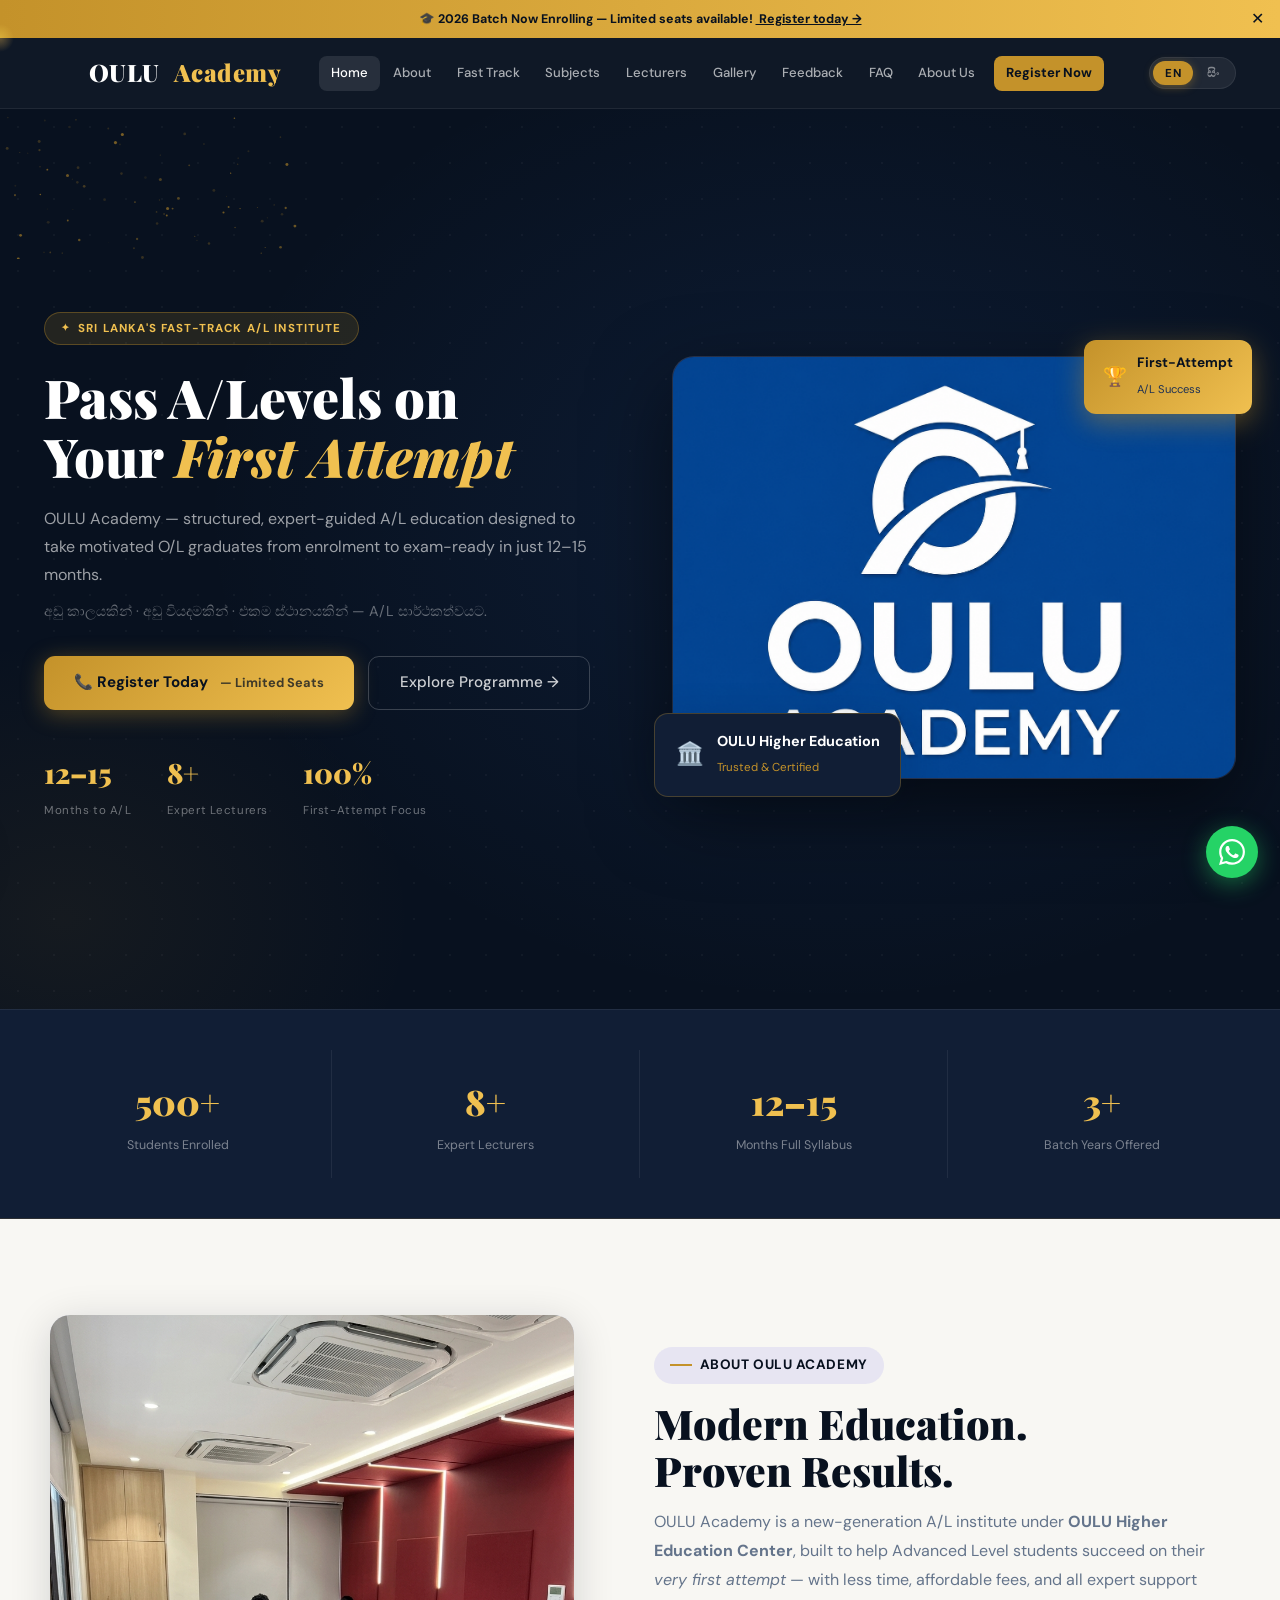
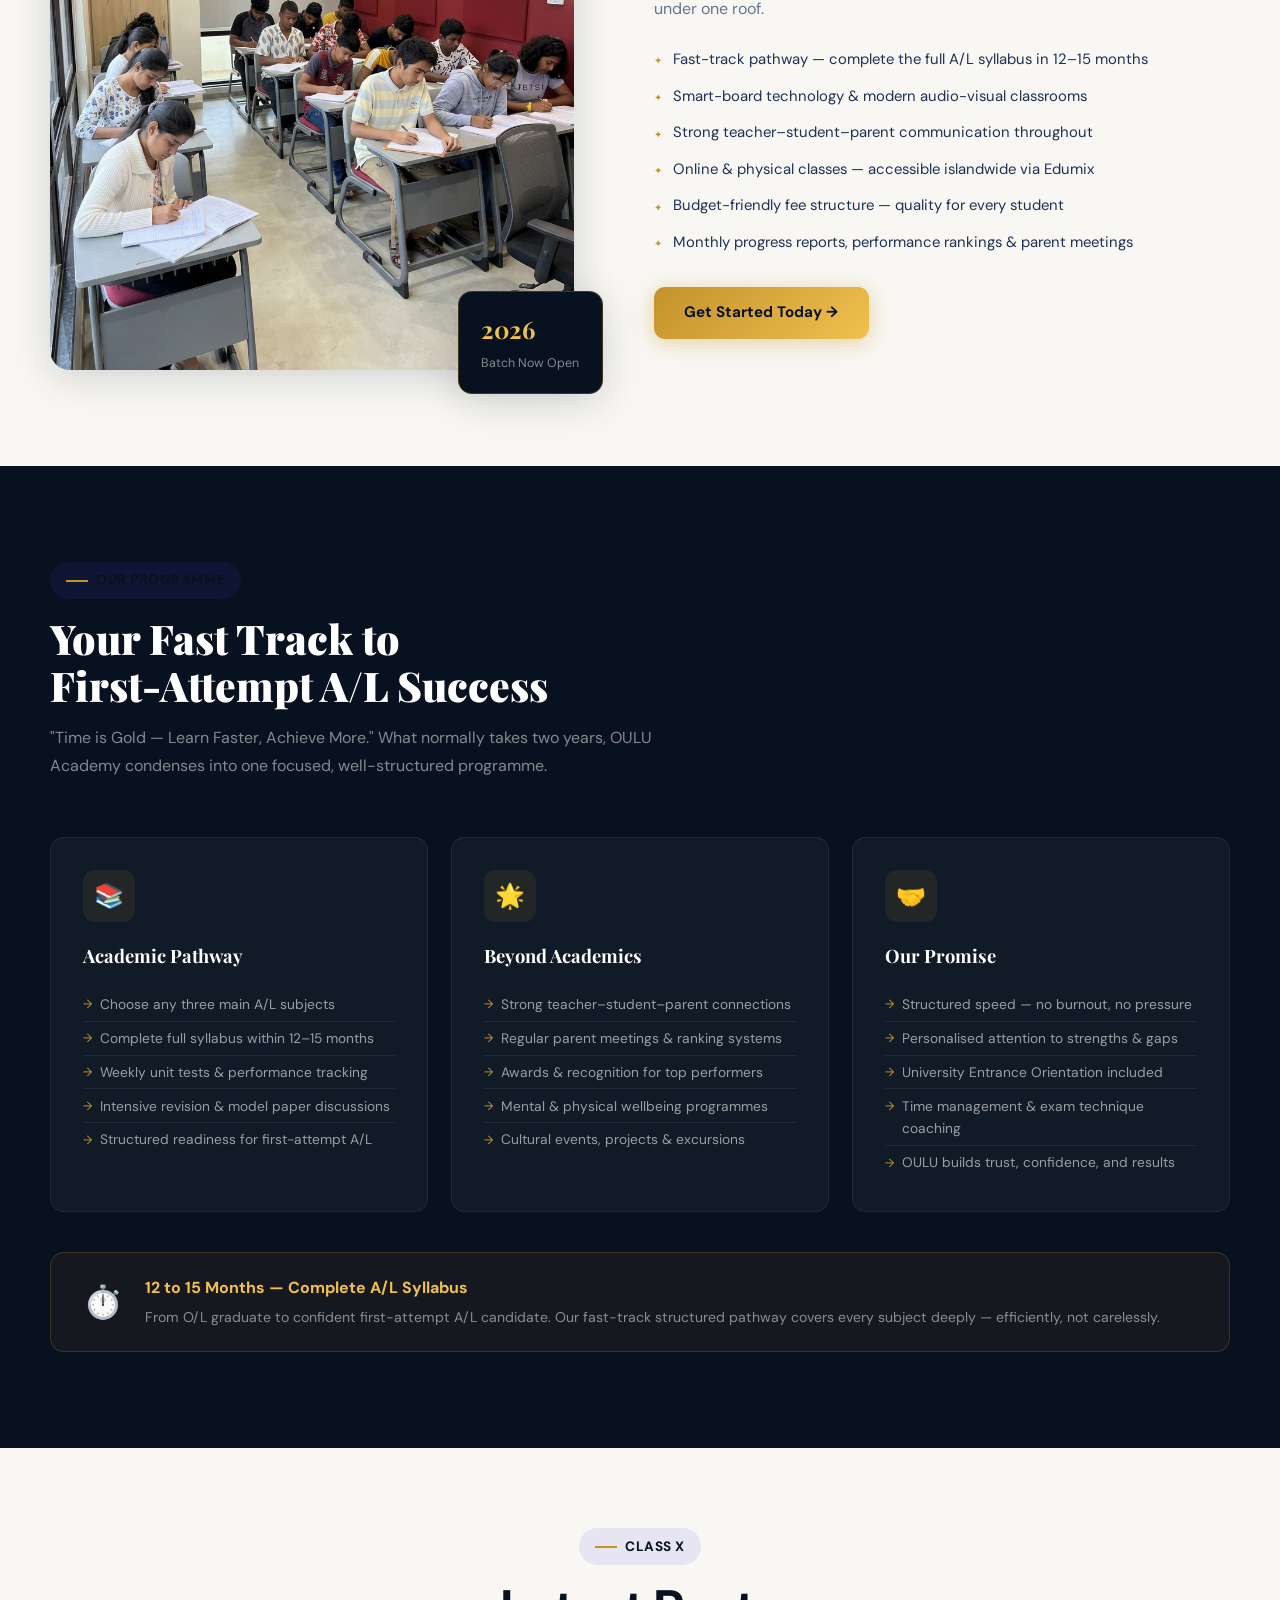
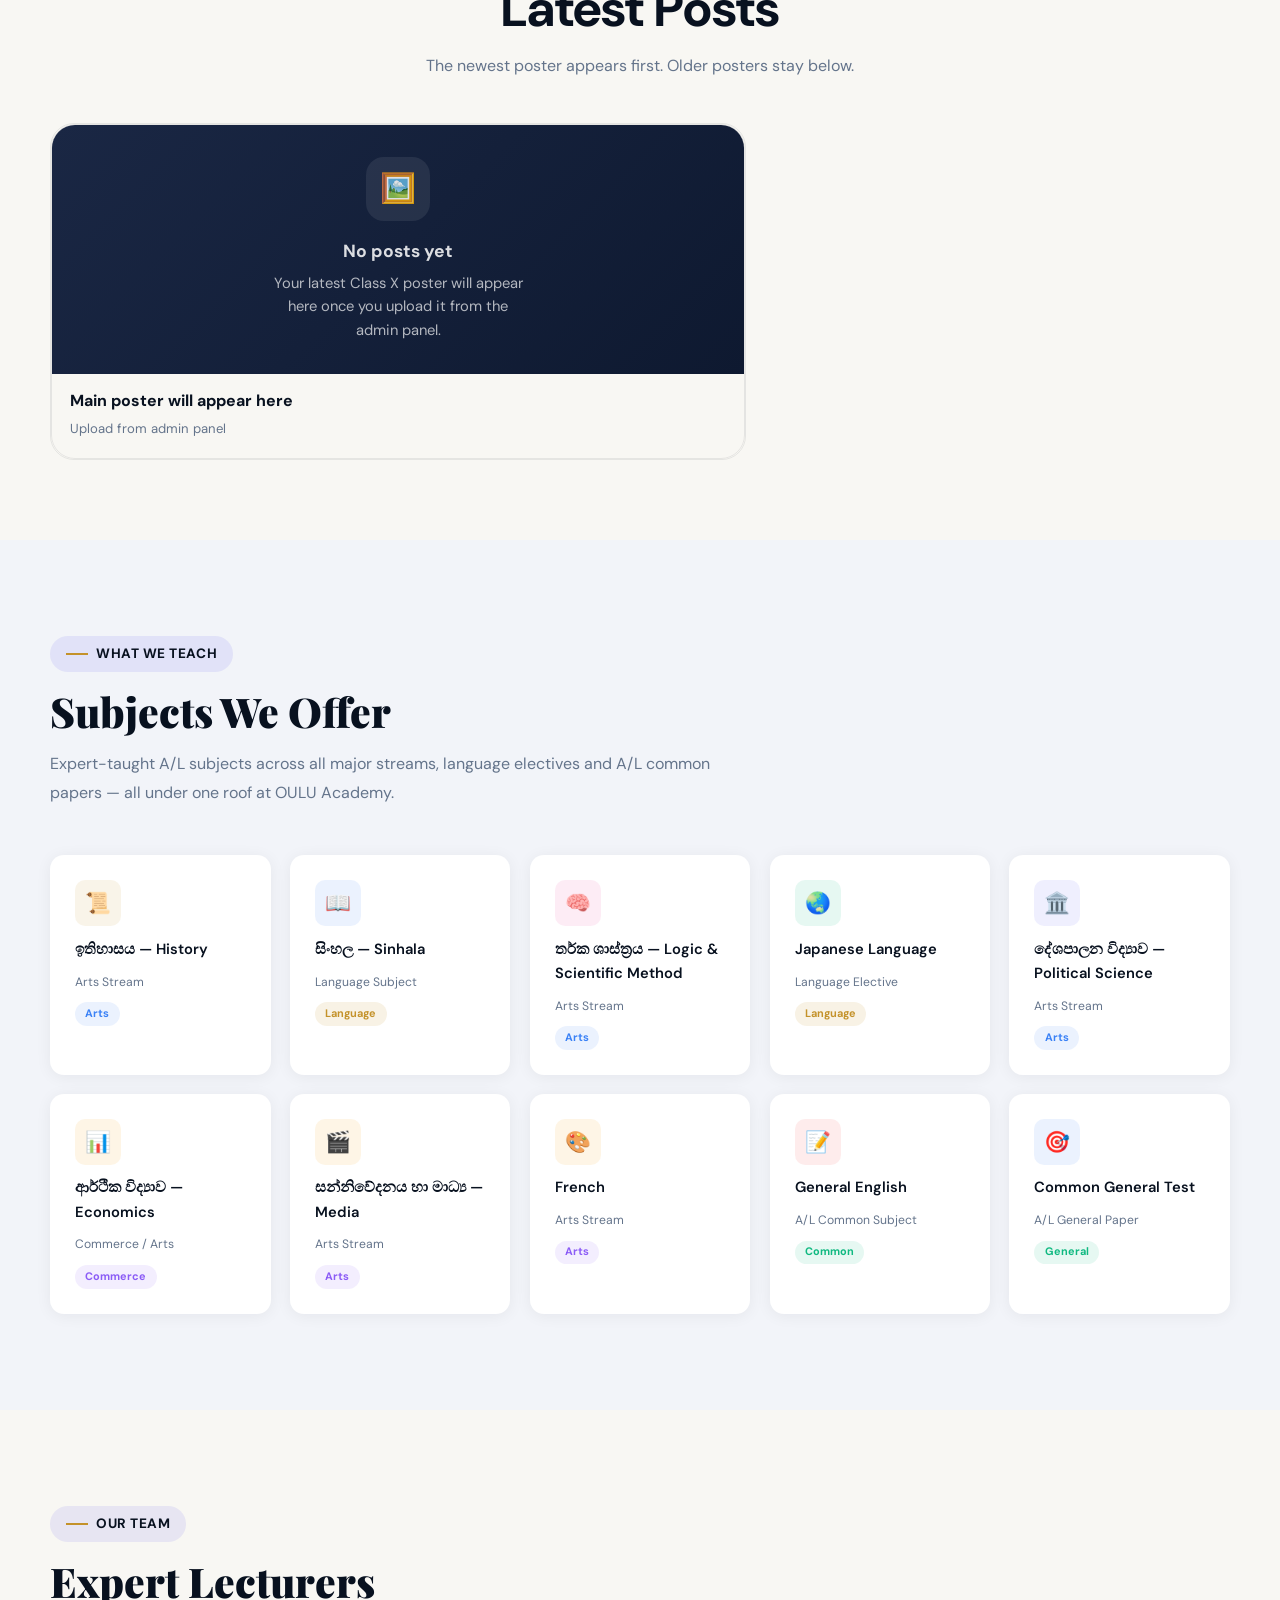
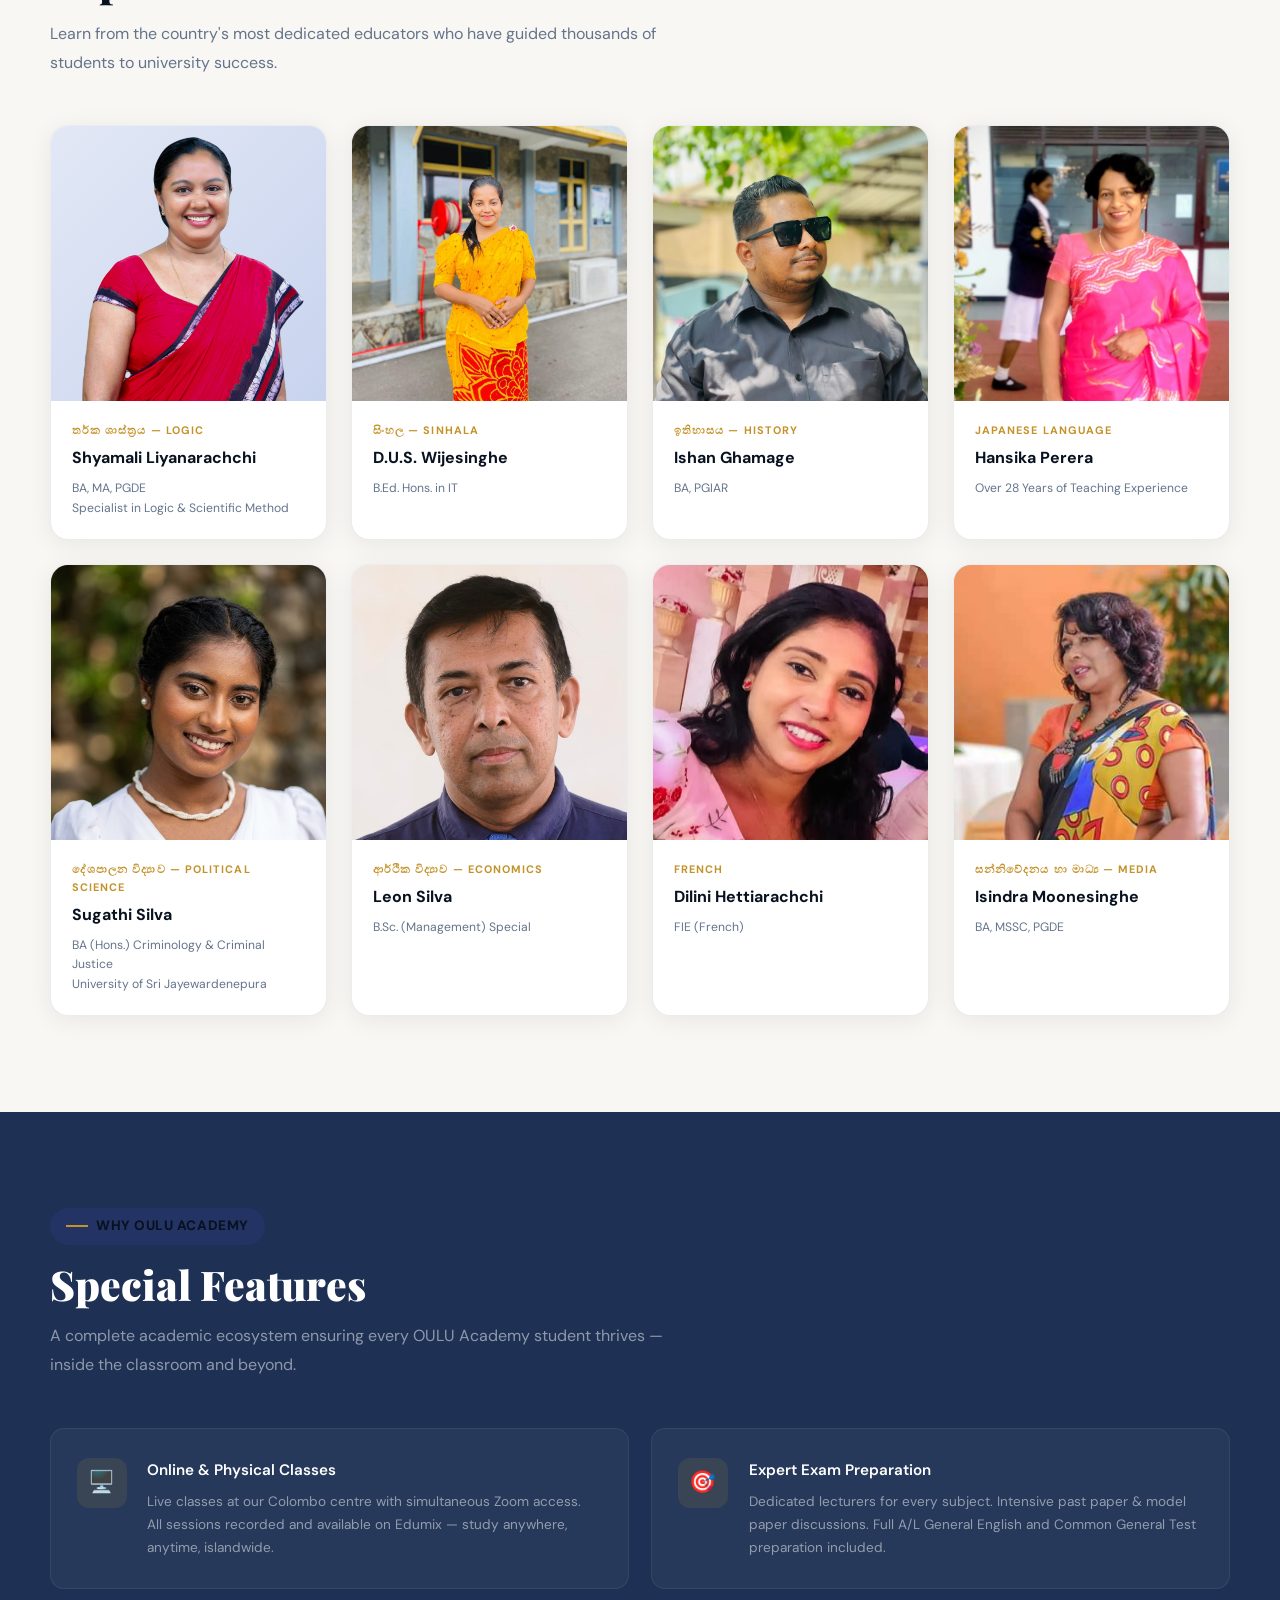
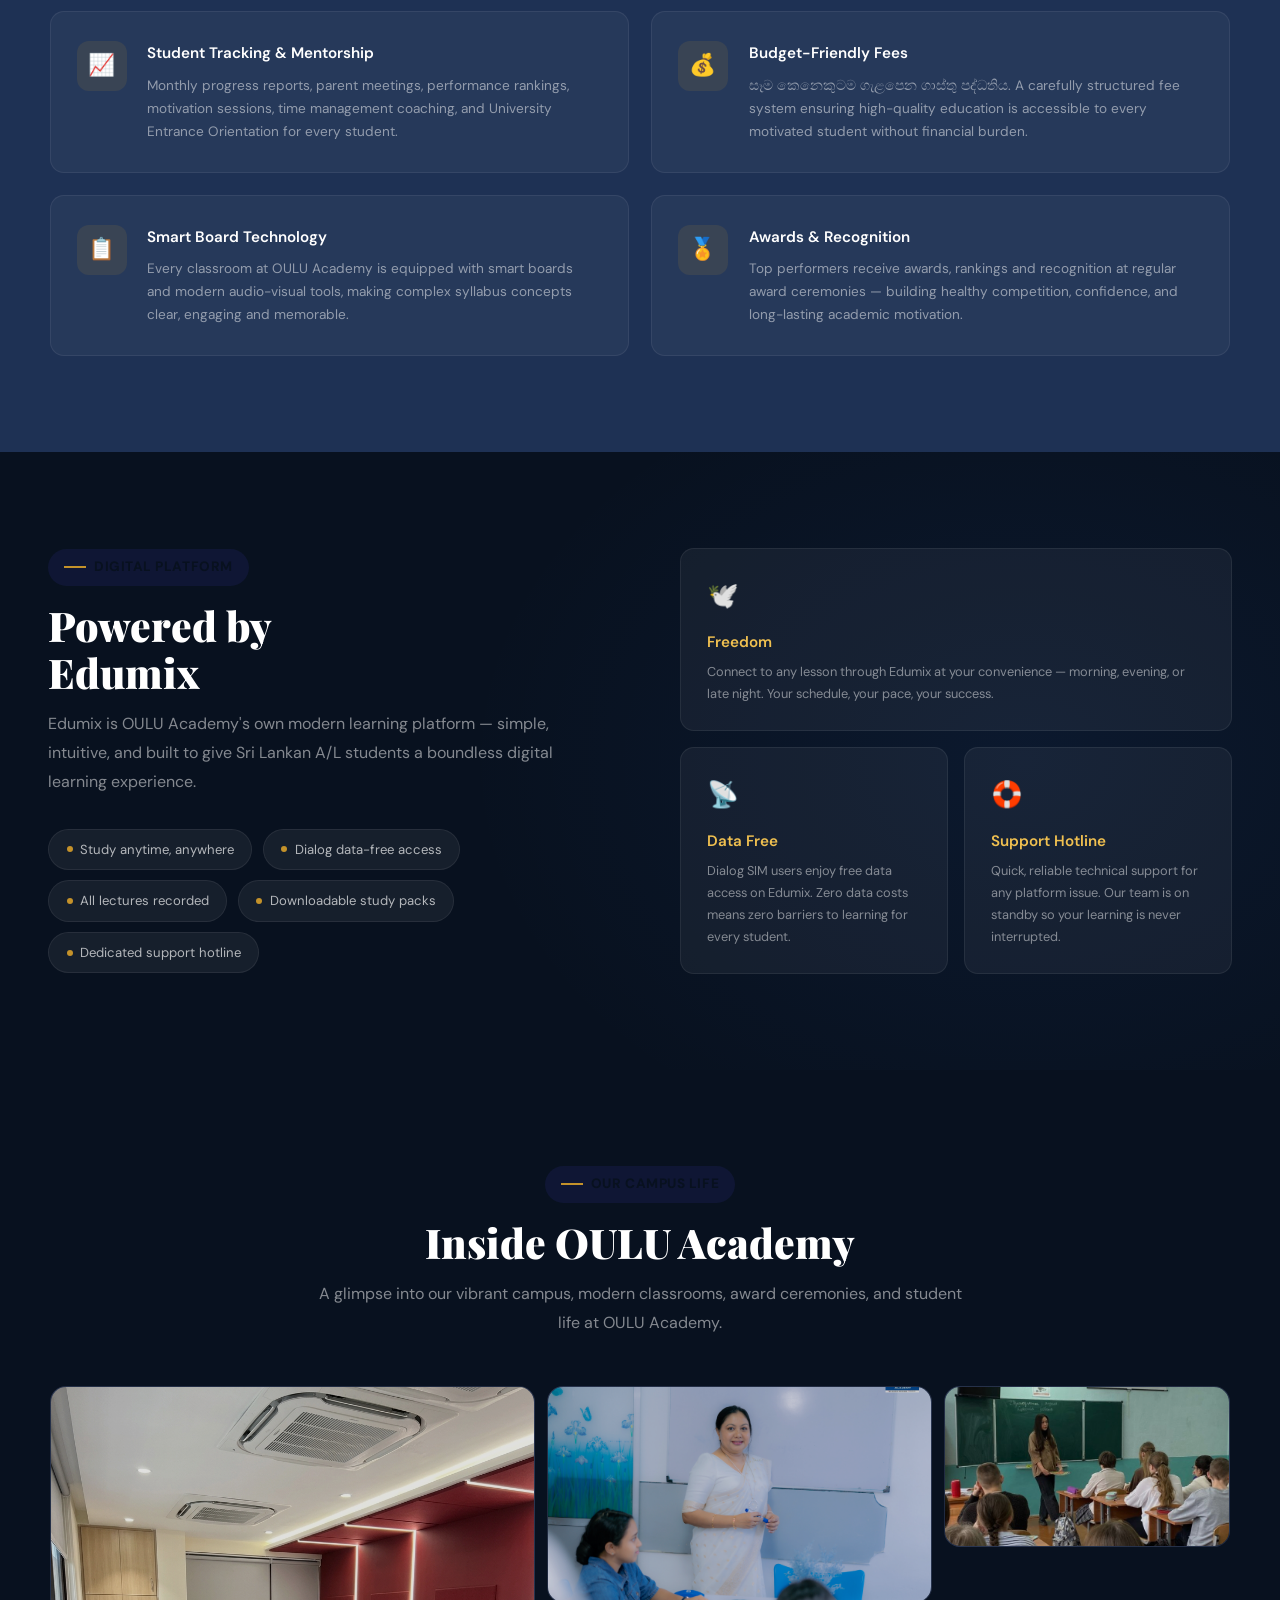
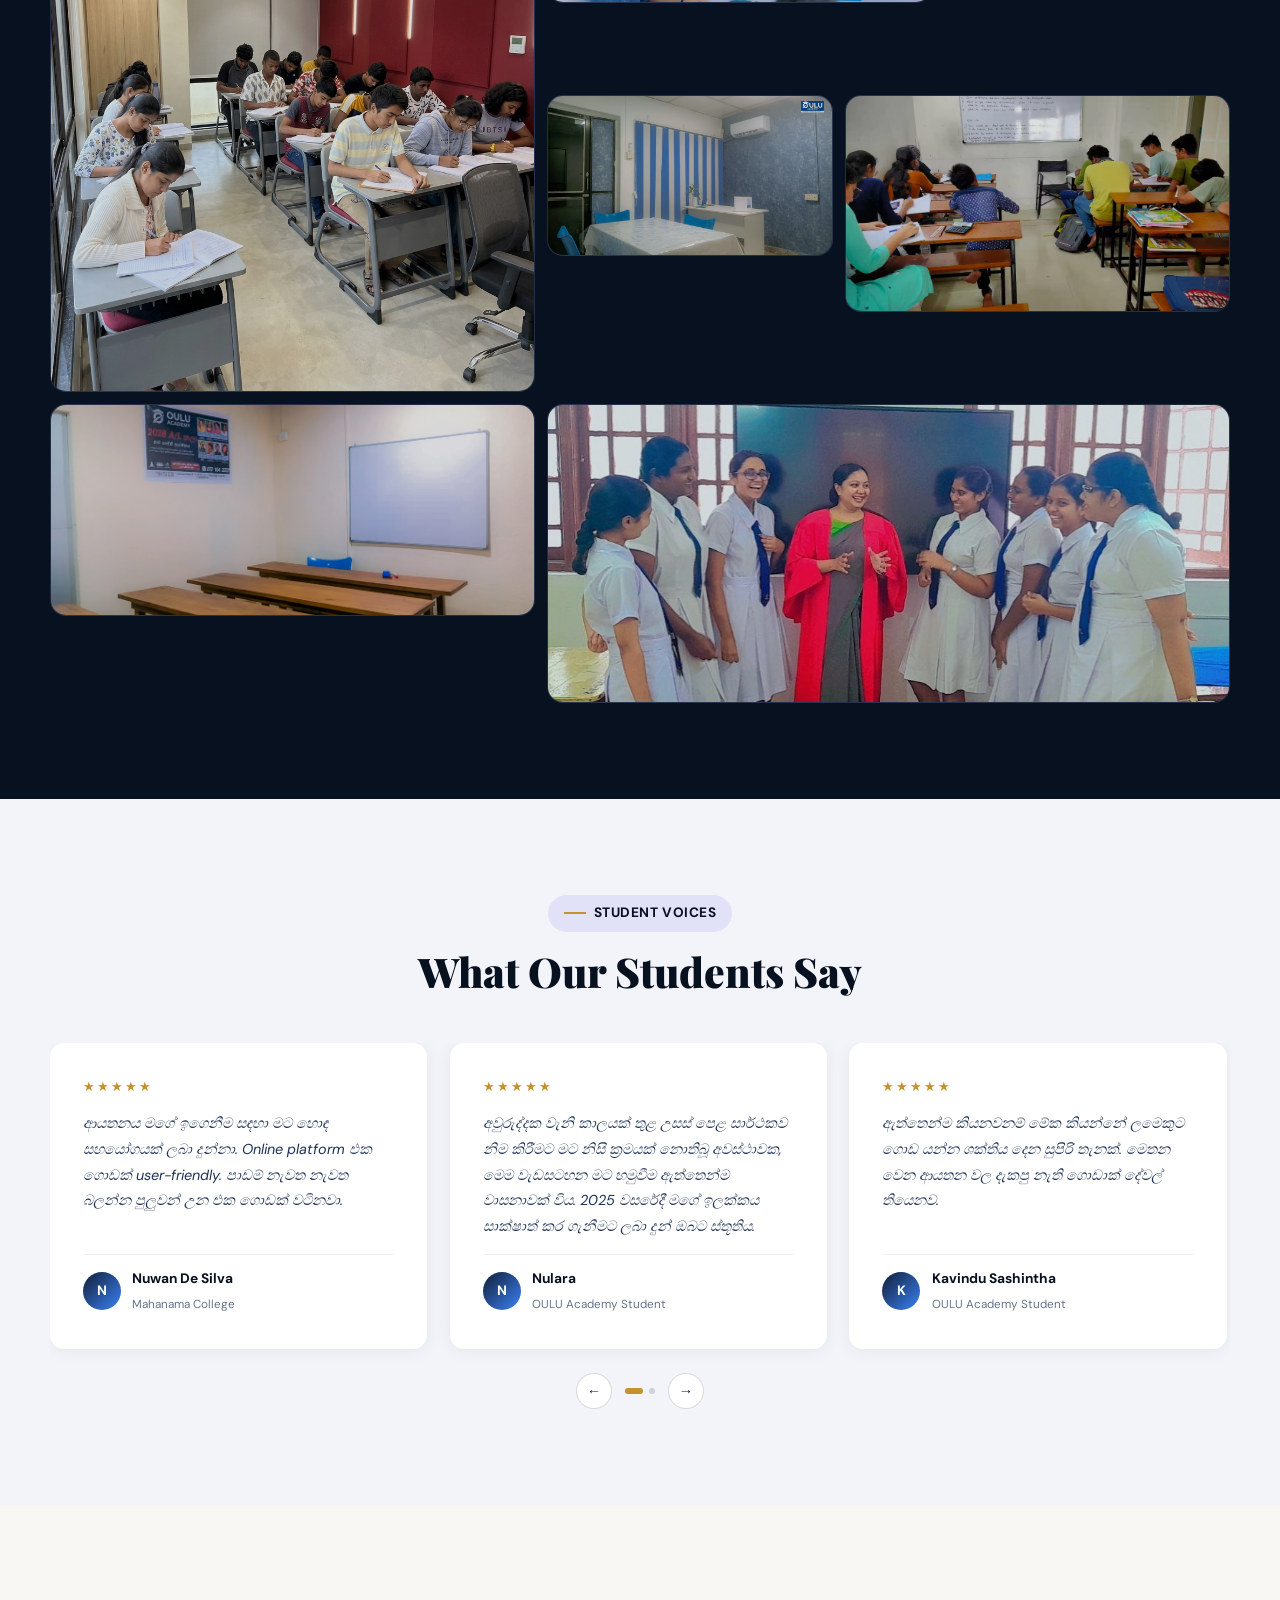
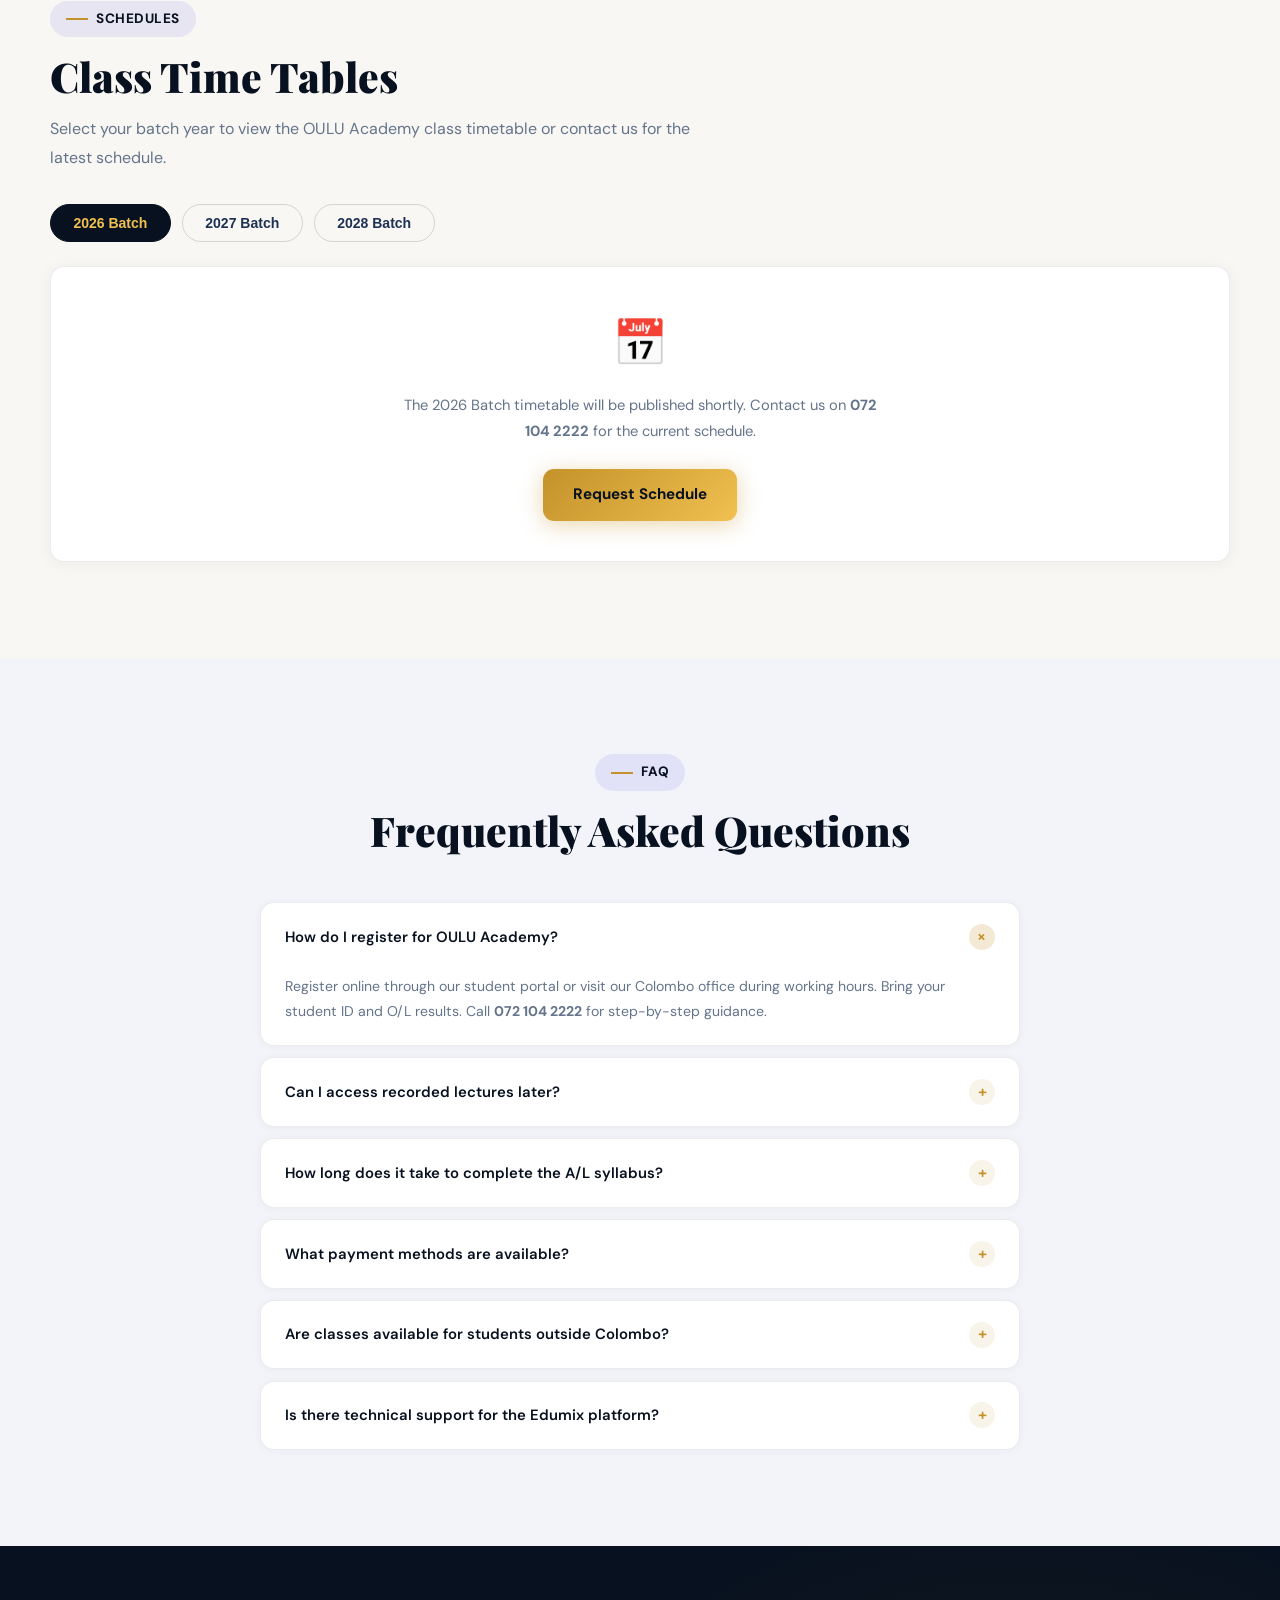
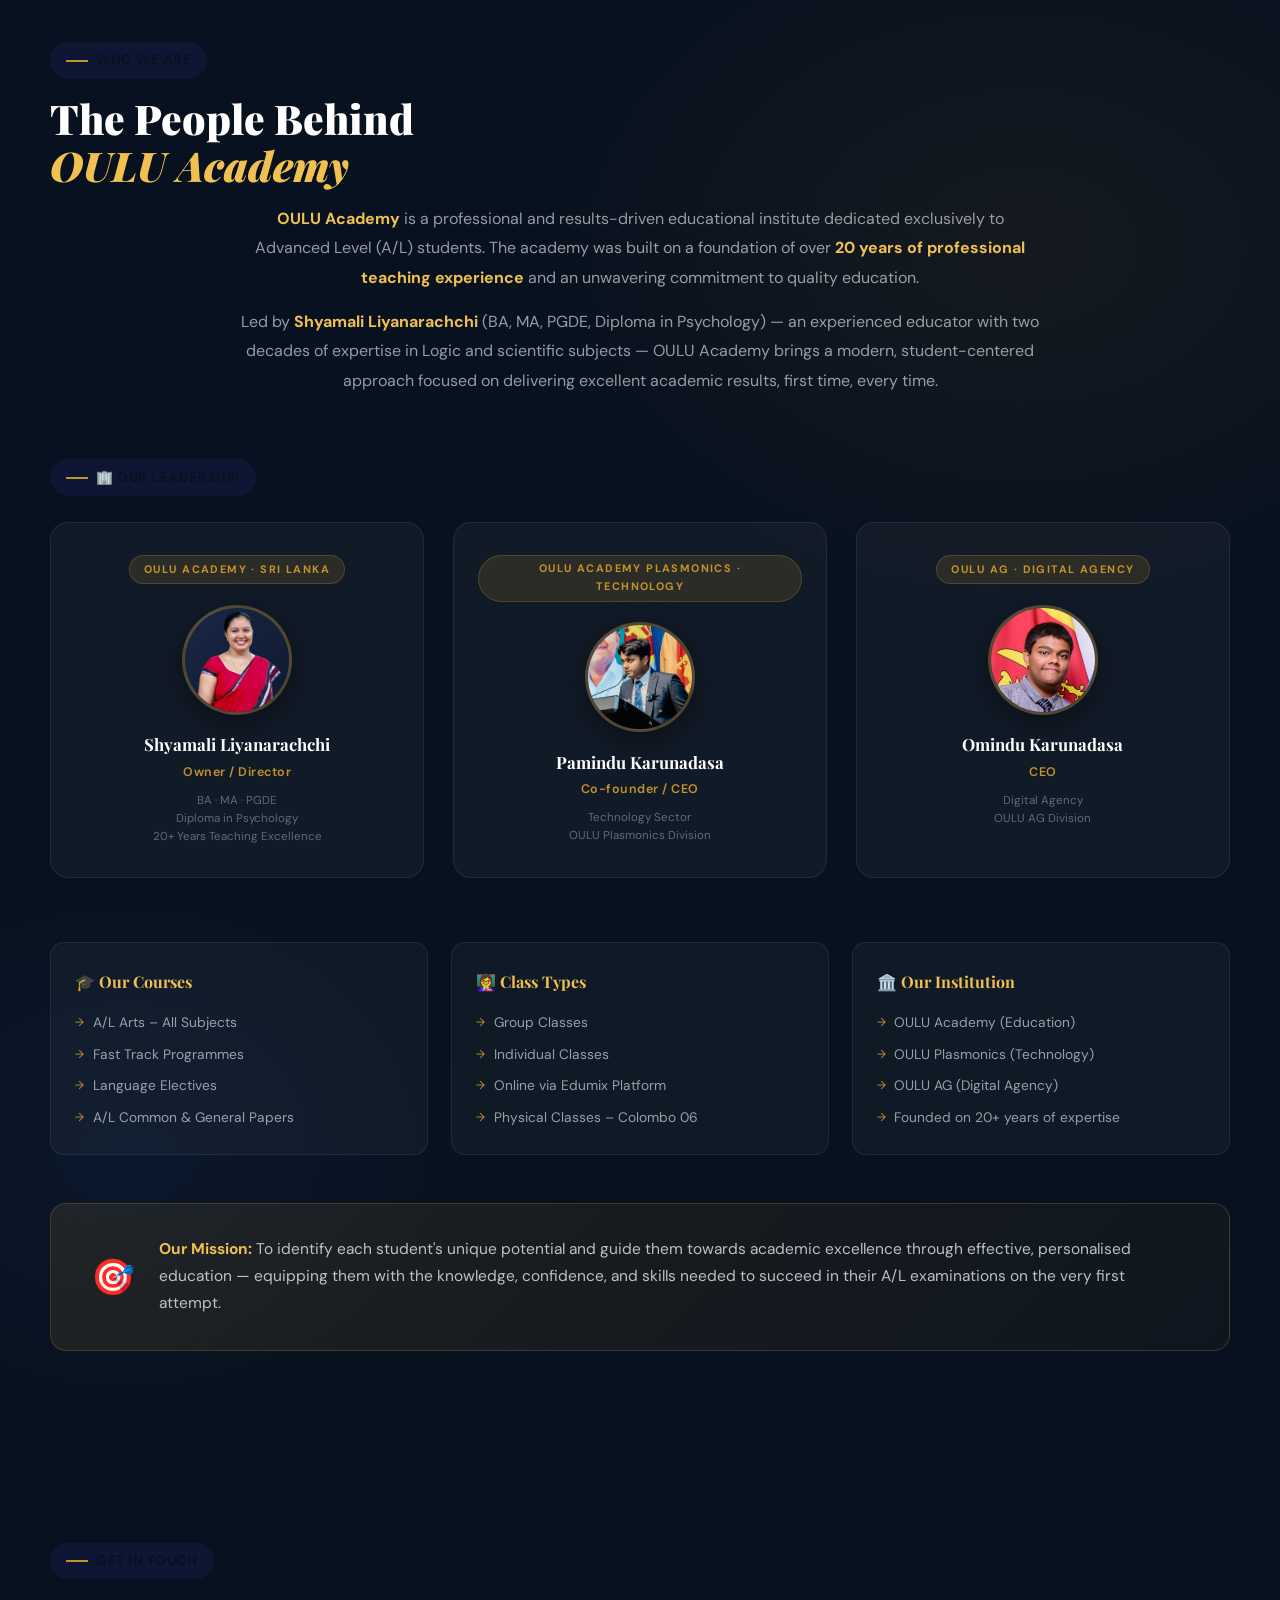
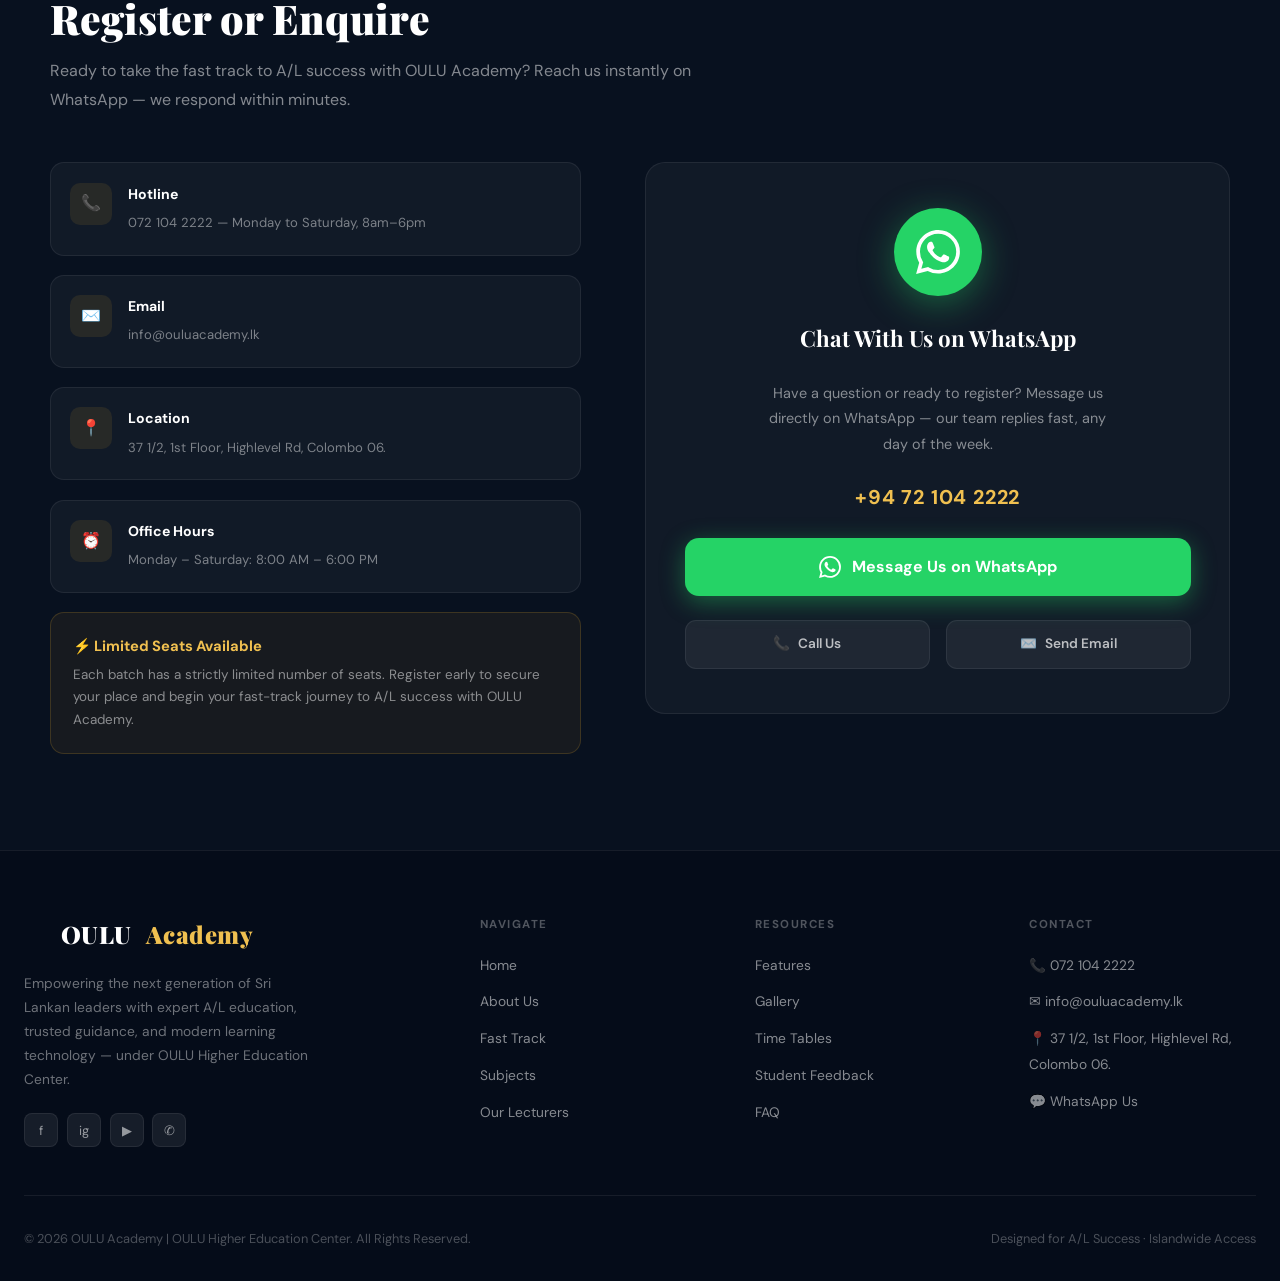
==== commit 682d2c75: "Add admin panel and Class X posts section Add a new admin.html providing a self-contained admin UI f" ====
--- a/index.html
+++ b/index.html
@@ -754,6 +754,254 @@
 .pn-dot:hover::after{opacity:1;}
 @media(max-width:900px){#pageNav{display:none;}}
 
+
+
+.classx-section {
+  background: var(--cream);
+  padding: 5rem 0;
+}
+
+.wrap {
+  width: min(1180px, calc(100% - 2rem));
+  margin: 0 auto;
+}
+
+.classx-header {
+  text-align: center;
+  max-width: 760px;
+  margin: 0 auto;
+}
+
+.sec-label {
+  display: inline-flex;
+  align-items: center;
+  justify-content: center;
+  padding: 0.45rem 1rem;
+  border-radius: 999px;
+  background: rgba(79, 70, 229, 0.1);
+  color: var(--accent);
+  font-weight: 700;
+  font-size: 0.85rem;
+  letter-spacing: 0.04em;
+  margin-bottom: 1rem;
+}
+
+.sec-title {
+  margin: 0;
+  font-size: clamp(2rem, 4vw, 3.2rem);
+  line-height: 1.1;
+  color: var(--ink);
+}
+
+.sec-desc {
+  margin: 0.9rem auto 0;
+  color: var(--muted);
+  font-size: 1rem;
+  line-height: 1.7;
+}
+
+.classx-layout {
+  display: grid;
+  grid-template-columns: minmax(0, 1.35fr) minmax(320px, 0.9fr);
+  gap: 1.25rem;
+  margin-top: 2.75rem;
+  align-items: start;
+}
+
+.classx-main,
+.classx-thumb {
+  border-radius: 24px;
+  overflow: hidden;
+  border: 1px solid var(--border-l);
+  background: var(--white);
+  box-shadow: var(--shadow-soft);
+  transition: transform 0.25s ease, box-shadow 0.25s ease;
+}
+
+.classx-main:hover,
+.classx-thumb:hover {
+  transform: translateY(-4px);
+  box-shadow: var(--shadow);
+}
+
+.poster-frame {
+  position: relative;
+  width: 100%;
+  overflow: hidden;
+  background: linear-gradient(135deg, #1a2744, #0e1930);
+  cursor: pointer;
+}
+
+.poster-frame.portrait {
+  aspect-ratio: 4 / 5;
+}
+
+.poster-frame.landscape {
+  aspect-ratio: 16 / 9;
+}
+
+.poster-frame img {
+  width: 100%;
+  height: 100%;
+  object-fit: cover;
+  display: block;
+  transition: transform 0.35s ease;
+}
+
+.classx-main:hover .poster-frame img,
+.classx-thumb:hover .poster-frame img {
+  transform: scale(1.03);
+}
+
+.poster-badge {
+  position: absolute;
+  top: 14px;
+  left: 14px;
+  z-index: 2;
+  padding: 0.4rem 0.75rem;
+  border-radius: 999px;
+  font-size: 0.74rem;
+  font-weight: 700;
+  color: #fff;
+  background: linear-gradient(135deg, var(--accent), var(--accent-2));
+  box-shadow: 0 8px 18px rgba(79, 70, 229, 0.28);
+}
+
+.poster-info {
+  padding: 1rem 1.1rem 1.1rem;
+  background: var(--white);
+}
+
+.poster-title {
+  font-weight: 700;
+  color: var(--ink);
+  margin-bottom: 0.35rem;
+  font-size: 1rem;
+  line-height: 1.4;
+}
+
+.poster-date {
+  font-size: 0.82rem;
+  color: var(--muted);
+}
+
+.poster-empty {
+  min-height: 100%;
+  display: flex;
+  align-items: center;
+  justify-content: center;
+  padding: 2rem;
+  color: rgba(255, 255, 255, 0.85);
+  text-align: center;
+  background: linear-gradient(135deg, #1a2744, #0e1930);
+}
+
+.poster-empty-inner {
+  max-width: 260px;
+}
+
+.poster-empty-icon {
+  width: 64px;
+  height: 64px;
+  margin: 0 auto 1rem;
+  border-radius: 18px;
+  display: grid;
+  place-items: center;
+  background: rgba(255, 255, 255, 0.08);
+  font-size: 1.8rem;
+}
+
+.poster-empty-title {
+  font-size: 1.1rem;
+  font-weight: 700;
+  margin-bottom: 0.35rem;
+}
+
+.poster-empty-text {
+  font-size: 0.92rem;
+  opacity: 0.8;
+  line-height: 1.6;
+}
+
+.classx-thumbs {
+  display: grid;
+  grid-template-columns: 1fr;
+  gap: 1rem;
+}
+
+.classx-thumb .poster-info {
+  padding: 0.9rem 1rem;
+}
+
+.classx-thumb .poster-title {
+  font-size: 0.95rem;
+}
+
+.lightbox {
+  position: fixed;
+  inset: 0;
+  background: rgba(10, 15, 25, 0.88);
+  display: none;
+  align-items: center;
+  justify-content: center;
+  padding: 1.2rem;
+  z-index: 9999;
+}
+
+.lightbox.show {
+  display: flex;
+}
+
+.lightbox img {
+  max-width: min(96vw, 1000px);
+  max-height: 88vh;
+  width: auto;
+  height: auto;
+  border-radius: 18px;
+  box-shadow: var(--shadow);
+  background: #000;
+}
+
+.lightbox-close {
+  position: absolute;
+  top: 18px;
+  right: 18px;
+  width: 46px;
+  height: 46px;
+  border: 0;
+  border-radius: 50%;
+  cursor: pointer;
+  font-size: 1.6rem;
+  line-height: 1;
+  color: #fff;
+  background: rgba(255, 255, 255, 0.12);
+  backdrop-filter: blur(10px);
+}
+
+.lightbox-close:hover {
+  background: rgba(255, 255, 255, 0.2);
+}
+
+@media (max-width: 980px) {
+  .classx-layout {
+    grid-template-columns: 1fr;
+  }
+}
+
+@media (max-width: 640px) {
+  .classx-section {
+    padding: 3.5rem 0;
+  }
+
+  .wrap {
+    width: min(100% - 1rem, 1180px);
+  }
+
+  .poster-info {
+    padding: 0.9rem 1rem;
+  }
+}
+
 </style>
 <script src="./three.min.js" defer></script>
 </head>
@@ -974,7 +1222,27 @@
     </div>
   </div>
 </section>
-
+<section class="classx-section" id="class-x">
+  <div class="wrap">
+    <div class="classx-header">
+      <span class="sec-label">Class X</span>
+      <h2 class="sec-title">Latest Posts</h2>
+      <p class="sec-desc">
+        The newest poster appears first. Older posters stay below.
+      </p>
+    </div>
+
+    <div class="classx-layout">
+      <div class="classx-main" id="classXMain"></div>
+      <div class="classx-thumbs" id="classXThumbs"></div>
+    </div>
+  </div>
+
+  <div class="lightbox" id="lightbox" aria-hidden="true">
+    <button class="lightbox-close" id="lightboxClose" aria-label="Close preview">×</button>
+    <img id="lbImg" alt="Preview">
+  </div>
+</section>
 <!-- SUBJECTS -->
 <section class="sec subj-sec" id="subjects">
   <div class="wrap">
@@ -1325,6 +1593,12 @@
     </div>
   </div>
 </footer>
+
+
+<script type="module">
+import { createClient } from "https://cdn.jsdelivr.net/npm/@supabase/supabase-js/+esm";
+window.__CLASSX_SUPABASE__ = createClient("https://irzomytqemprdffyridu.supabase.co", "eyJhbGciOiJIUzI1NiIsInR5cCI6IkpXVCJ9.eyJpc3MiOiJzdXBhYmFzZSIsInJlZiI6Imlyem9teXRxZW1wcmRmZnlyaWR1Iiwicm9sZSI6ImFub24iLCJpYXQiOjE3ODE2MTQyMTMsImV4cCI6MjA5NzE5MDIxM30.acGX5R66pLwQCU52Qdijrphj9Oi6UmBvQ3kVGrDq4lM");
+</script>
 
 <script>
 /* ══════ TRANSLATIONS ══════ */
@@ -1686,6 +1960,160 @@
   });
 });
 
+/* ══════ Post Section ══════ */
+function escapeHTML(str = '') {
+  return String(str)
+    .replaceAll('&', '&amp;')
+    .replaceAll('<', '&lt;')
+    .replaceAll('>', '&gt;')
+    .replaceAll('"', '&quot;')
+    .replaceAll("'", '&#039;');
+}
+
+
+async function getClassXPosts() {
+  try {
+    const supabase = window.__CLASSX_SUPABASE__;
+    if (!supabase) return [];
+
+    const { data, error } = await supabase
+      .from('posts')
+      .select('*')
+      .order('created_at', { ascending: false });
+
+    if (error) throw error;
+
+    return (data || [])
+      .filter(post => post && (post.image_url || post.image))
+      .map(post => ({
+        id: String(post.id),
+        title: post.title || 'Untitled Post',
+        description: post.description || '',
+        image: post.image_url || post.image || '',
+        imagePath: post.image_path || '',
+        orientation: post.orientation === 'portrait' ? 'portrait' : 'landscape',
+        createdAt: post.created_at || '',
+      }));
+  } catch (error) {
+    console.error('Failed to load Class X posts', error);
+    return [];
+  }
+}
+
+function formatDate(timestamp) {
+  if (!timestamp) return '';
+  const date = new Date(timestamp);
+  if (Number.isNaN(date.getTime())) return '';
+  return date.toLocaleDateString(undefined, {
+    year: 'numeric',
+    month: 'short',
+    day: 'numeric'
+  });
+}
+
+function getOrientation(post) {
+  return post.orientation === 'portrait' ? 'portrait' : 'landscape';
+}
+
+function posterCard(post, isMain = false, isLatest = false) {
+  const title = escapeHTML(post.title || 'Untitled Post');
+  const date = formatDate(post.createdAt);
+  const image = escapeHTML(post.image || '');
+  const orientation = getOrientation(post);
+
+  return `
+    <article class="${isMain ? 'classx-main' : 'classx-thumb'}">
+      <div class="poster-frame ${orientation}" data-full="${image}">
+        ${isLatest ? '<div class="poster-badge">Latest</div>' : ''}
+        <img src="${image}" alt="${title}" loading="lazy">
+      </div>
+      <div class="poster-info">
+        <div class="poster-title">${title}</div>
+        <div class="poster-date">${date}</div>
+      </div>
+    </article>
+  `;
+}
+
+function emptyState() {
+  return `
+    <article class="classx-main">
+      <div class="poster-empty">
+        <div class="poster-empty-inner">
+          <div class="poster-empty-icon">🖼️</div>
+          <div class="poster-empty-title">No posts yet</div>
+          <div class="poster-empty-text">
+            Your latest Class X poster will appear here once you upload it from the admin panel.
+          </div>
+        </div>
+      </div>
+      <div class="poster-info">
+        <div class="poster-title">Main poster will appear here</div>
+        <div class="poster-date">Upload from admin panel</div>
+      </div>
+    </article>
+  `;
+}
+
+function openLightbox(src) {
+  const lb = document.getElementById('lightbox');
+  const lbImg = document.getElementById('lbImg');
+  if (!lb || !lbImg || !src) return;
+
+  lbImg.src = src;
+  lb.classList.add('show');
+  lb.setAttribute('aria-hidden', 'false');
+}
+
+function closeLightbox() {
+  const lb = document.getElementById('lightbox');
+  const lbImg = document.getElementById('lbImg');
+  if (!lb || !lbImg) return;
+
+  lb.classList.remove('show');
+  lb.setAttribute('aria-hidden', 'true');
+  lbImg.src = '';
+}
+
+async function renderClassX() {
+  const main = document.getElementById('classXMain');
+  const thumbs = document.getElementById('classXThumbs');
+  if (!main || !thumbs) return;
+
+  const posts = await getClassXPosts();
+
+  if (!posts.length) {
+    main.innerHTML = emptyState();
+    thumbs.innerHTML = '';
+    return;
+  }
+
+  main.innerHTML = posterCard(posts[0], true, true);
+  thumbs.innerHTML = posts.slice(1).map(post => posterCard(post, false, false)).join('');
+}
+
+document.addEventListener('click', (e) => {
+  const frame = e.target.closest('.poster-frame');
+  if (frame) {
+    const img = frame.querySelector('img');
+    if (img && img.src) openLightbox(img.src);
+    return;
+  }
+
+  if (e.target.id === 'lightbox' || e.target.id === 'lightboxClose') {
+    closeLightbox();
+  }
+});
+
+document.addEventListener('keydown', (e) => {
+  if (e.key === 'Escape') closeLightbox();
+});
+
+window.addEventListener('storage', () => renderClassX());
+document.addEventListener('DOMContentLoaded', () => {
+  renderClassX();
+  setInterval(renderClassX, 30000);
+});
 /* ══════ TIMETABLE ══════ */
 let ttMsgs = {
   '2025': 'The 2026 Batch timetable will be published shortly. Contact us on <strong>072 104 2222</strong> for the current schedule.',
@@ -1995,4 +2423,4 @@
 
 </script>
 </body>
-</html>
+</html>
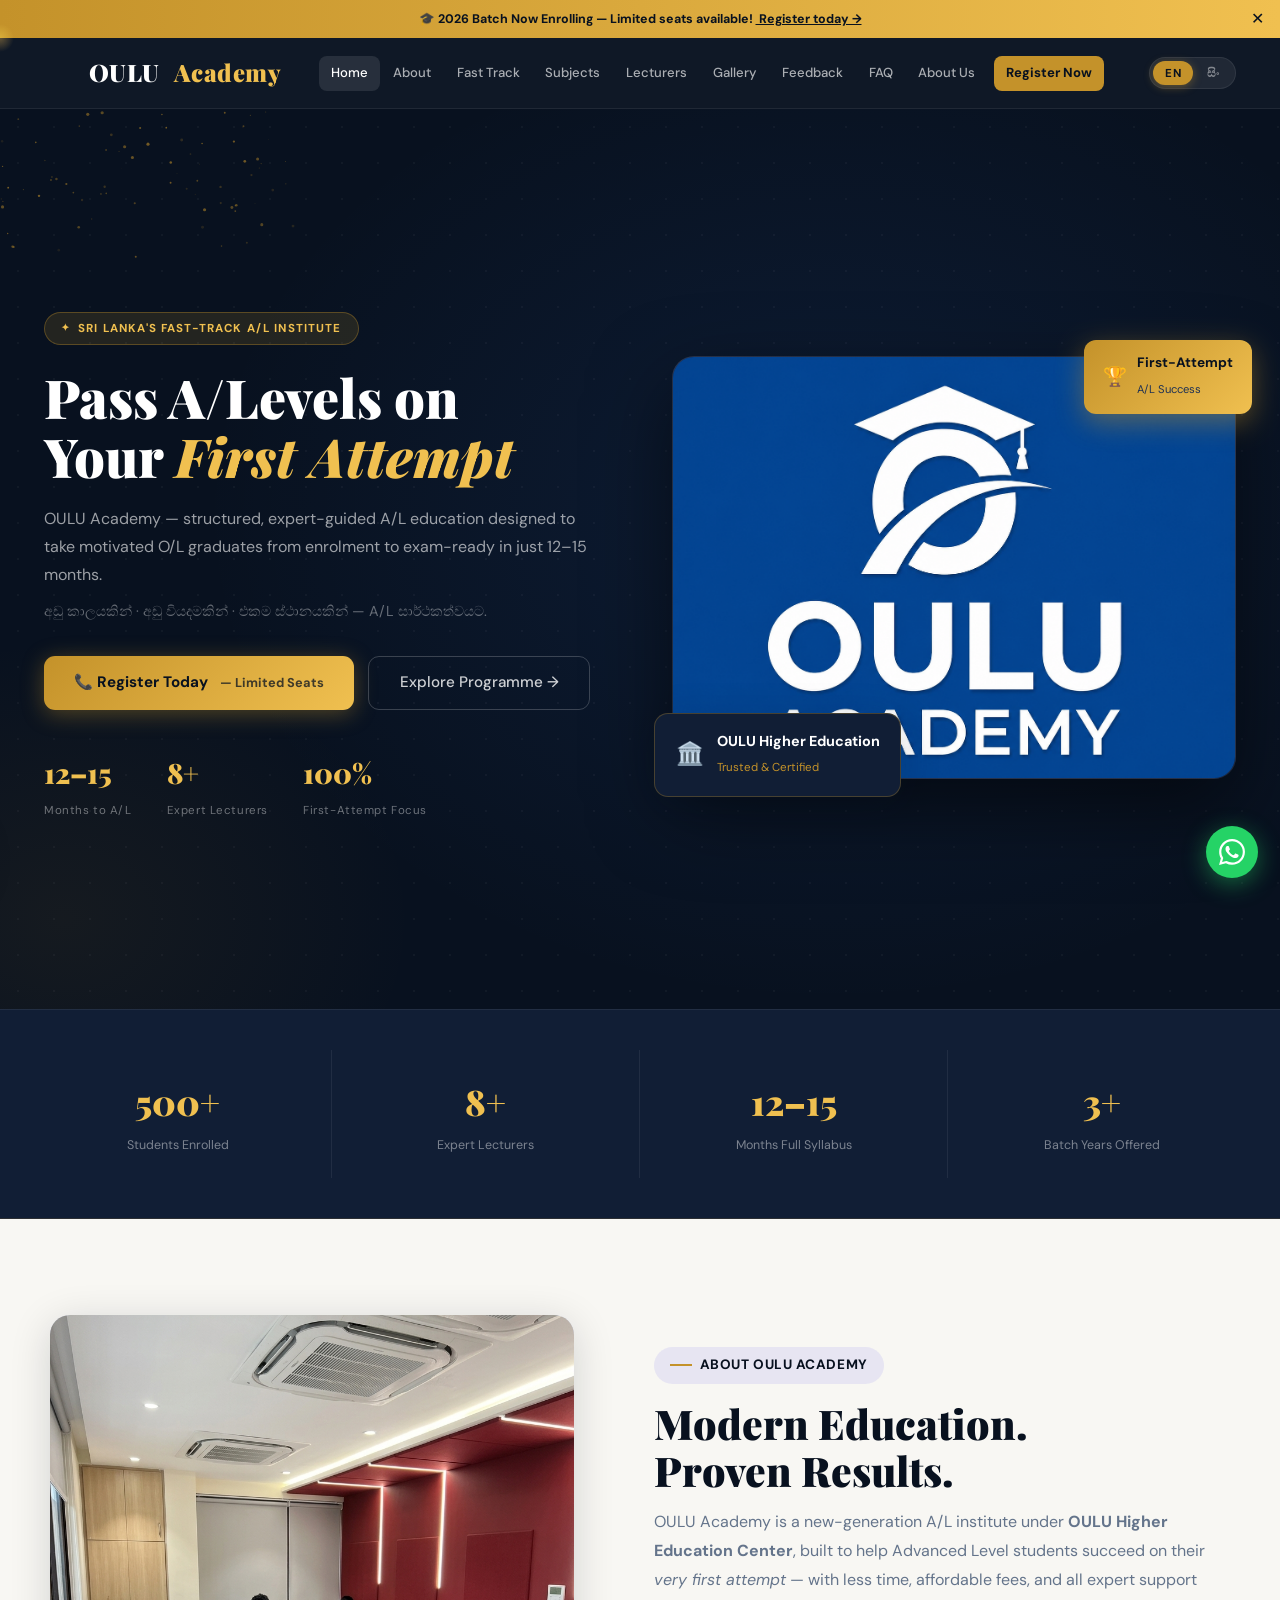
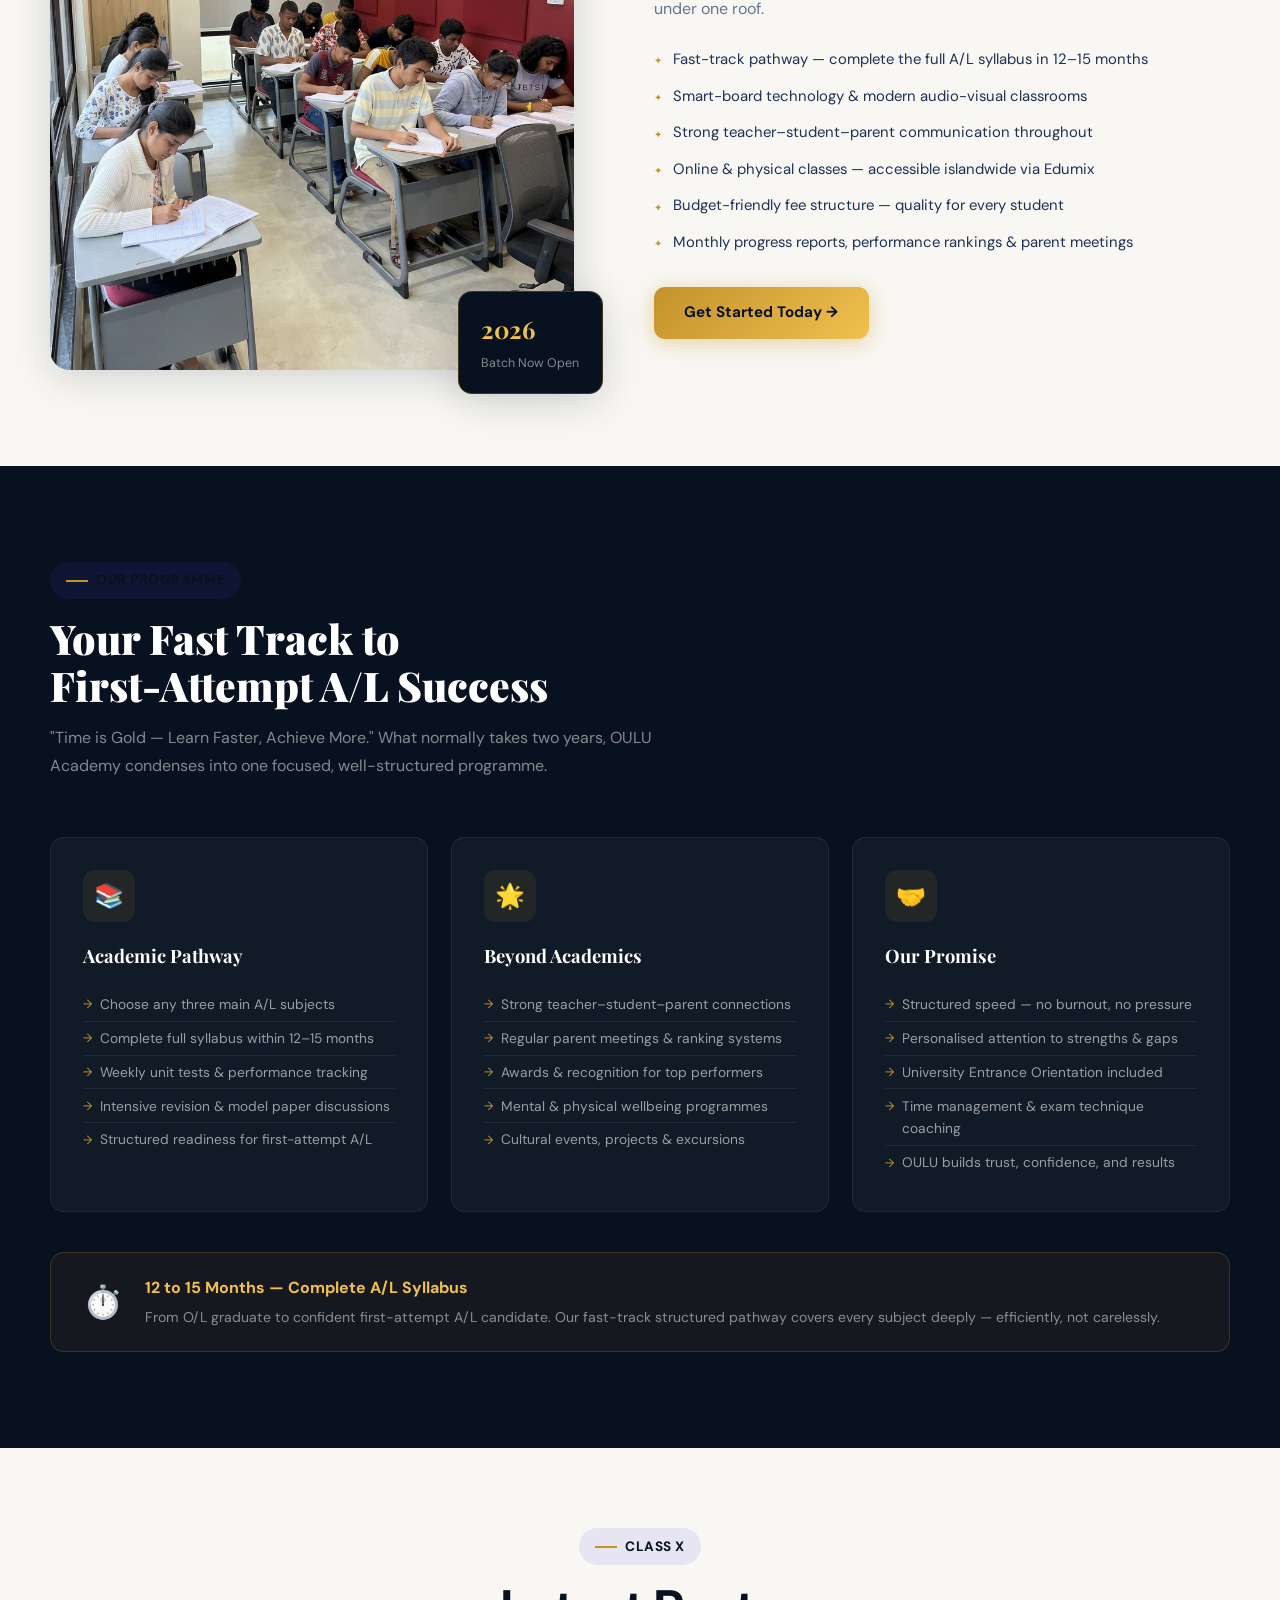
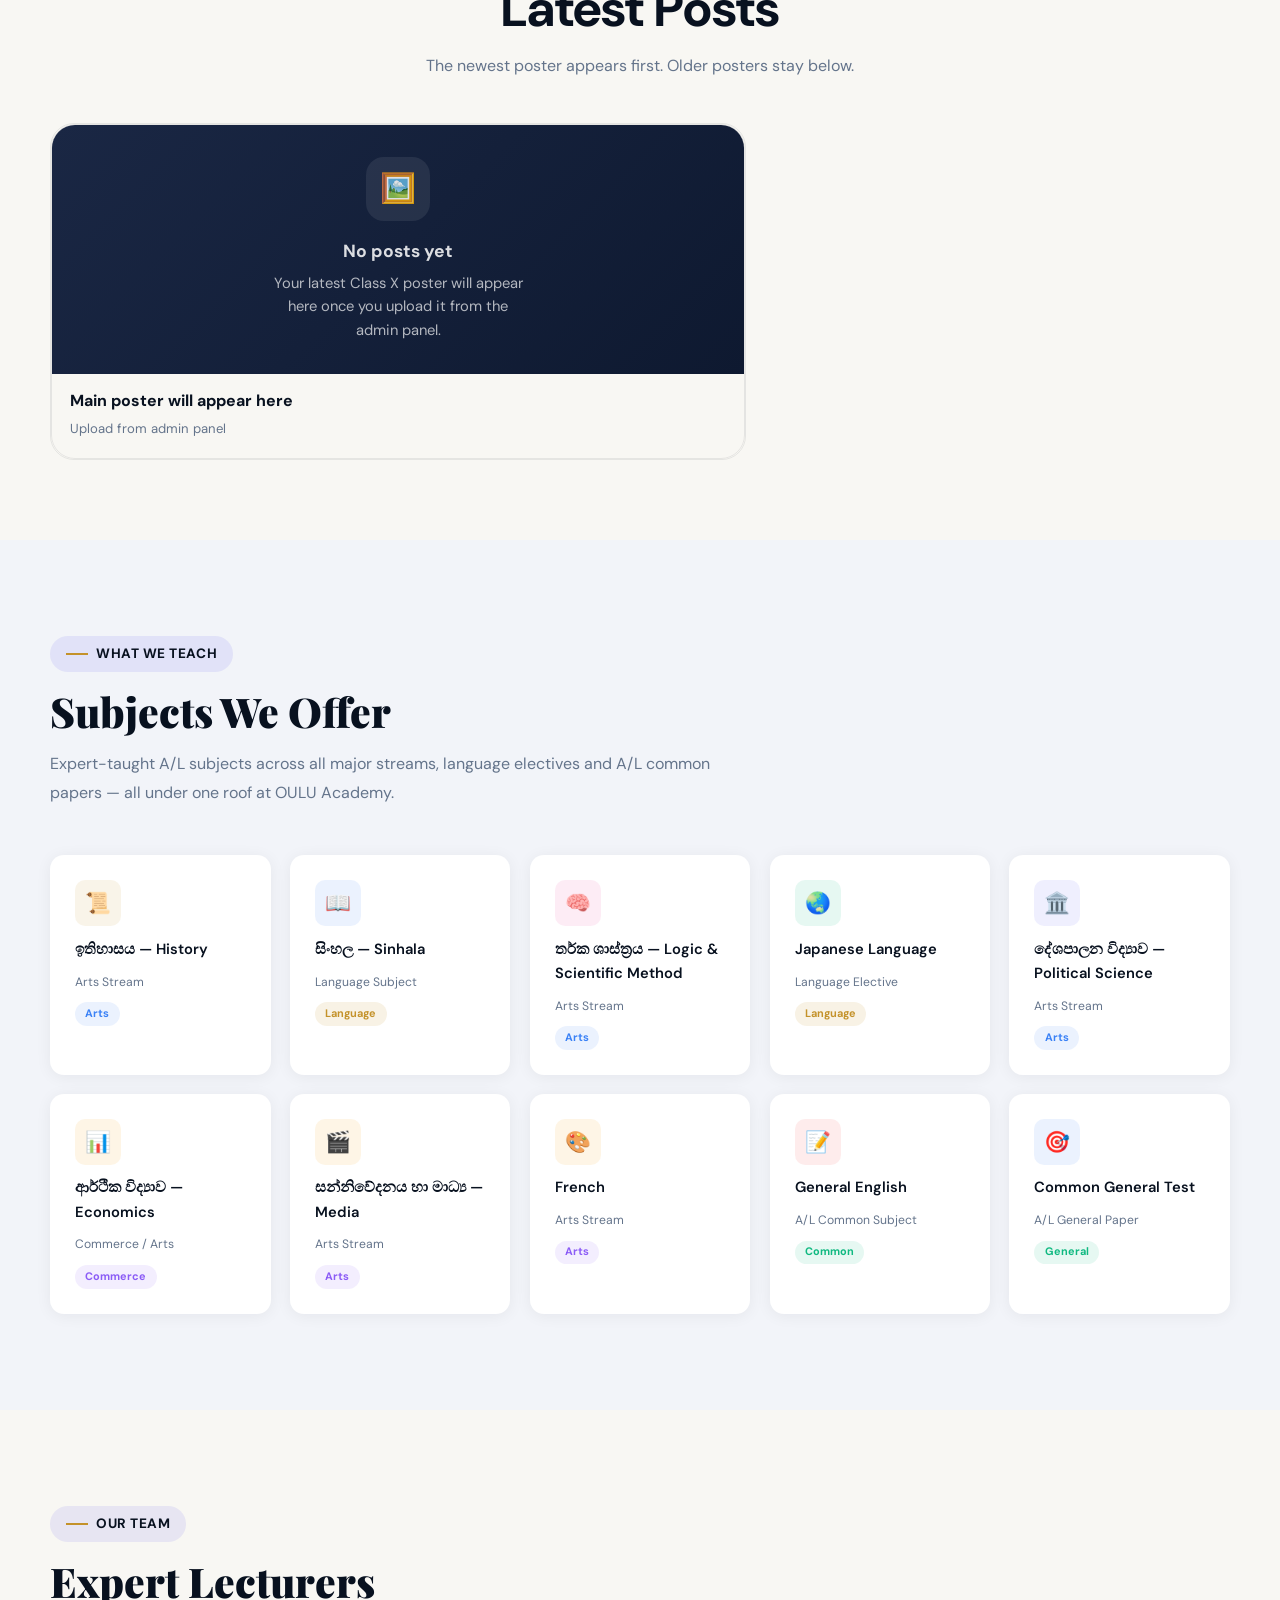
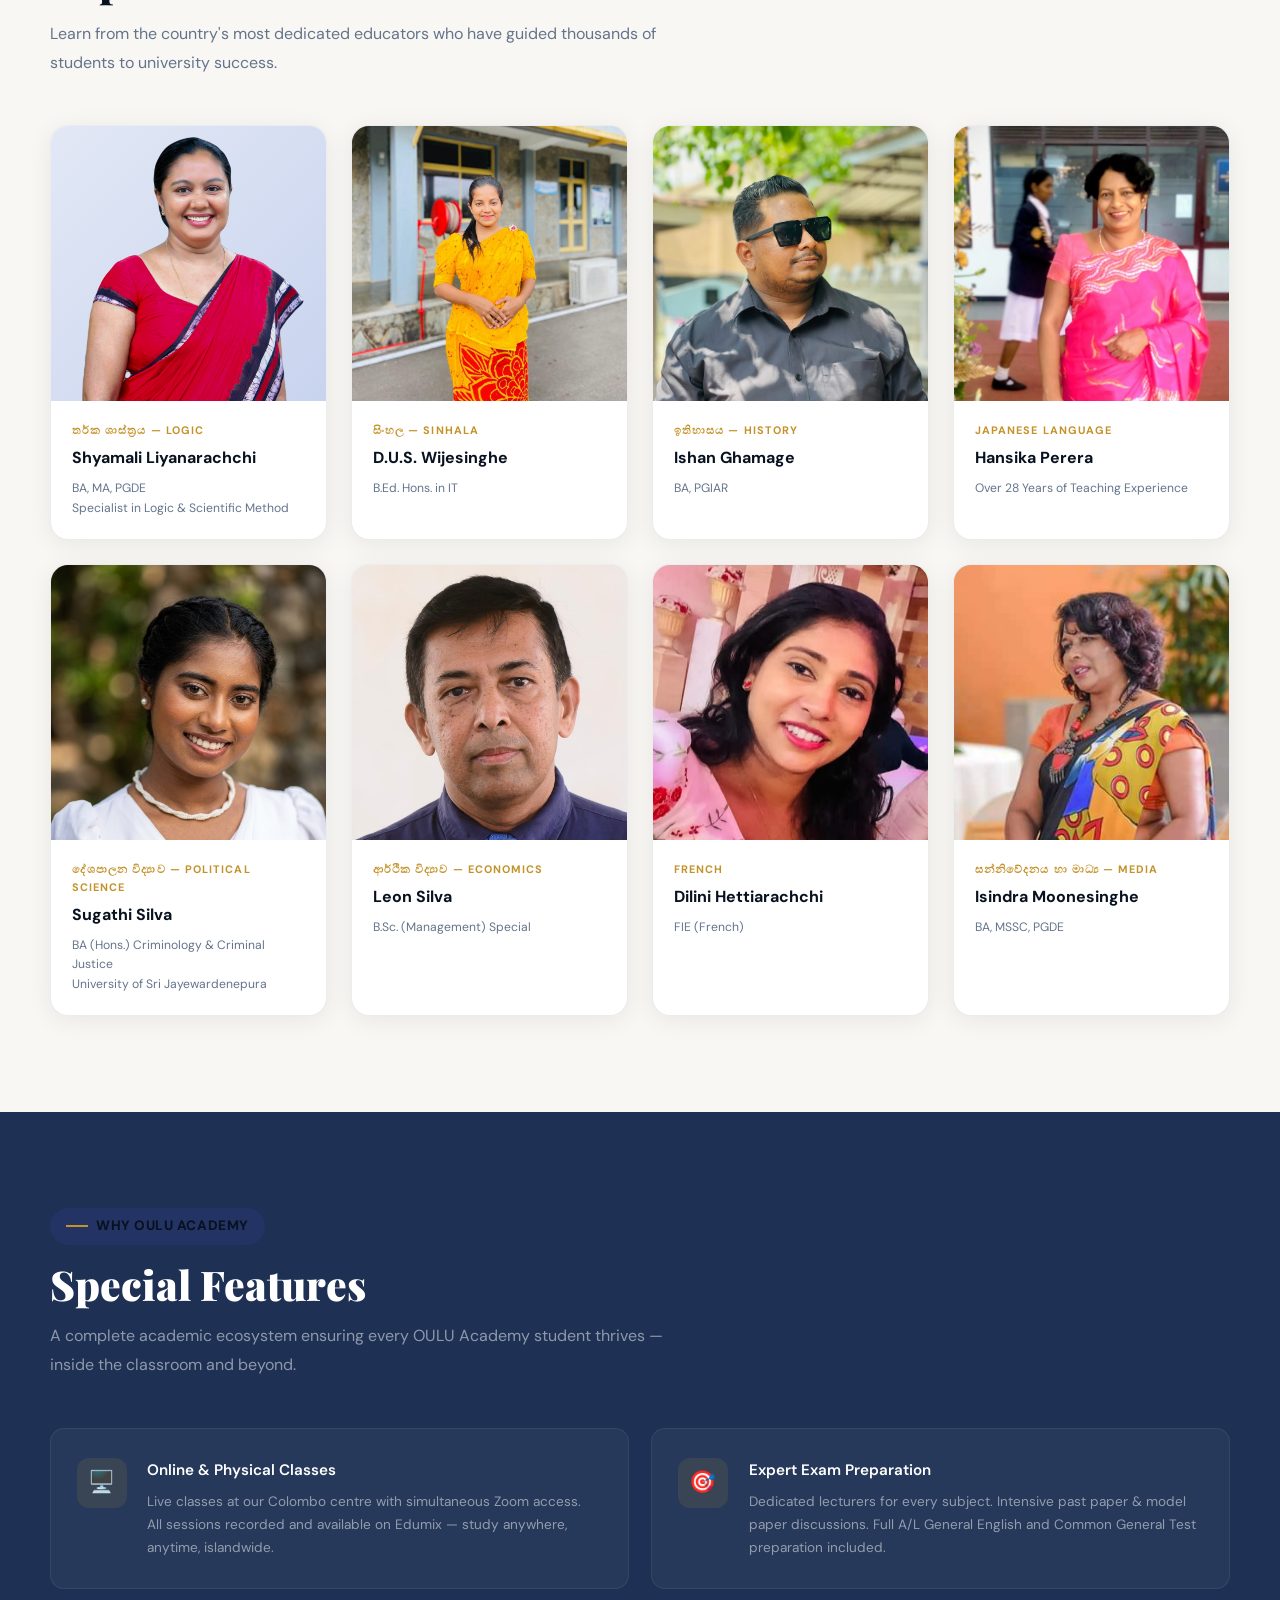
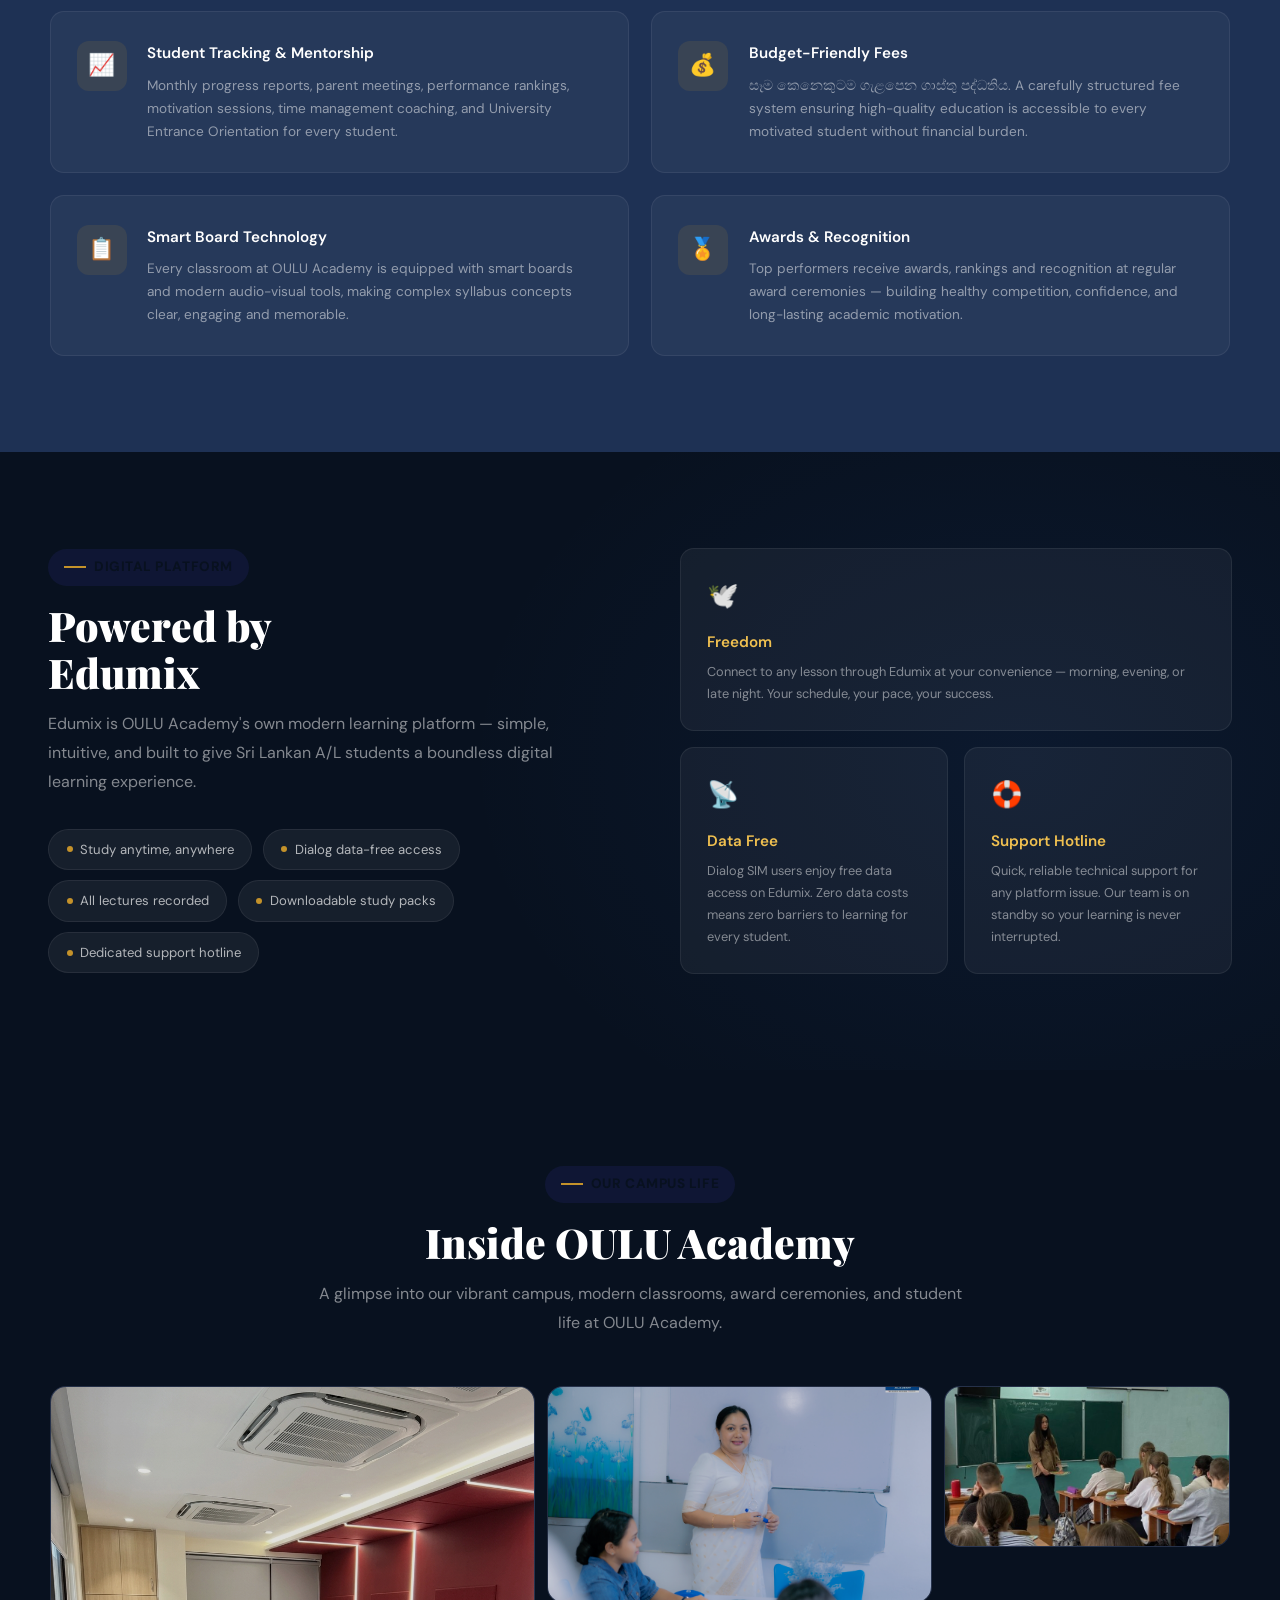
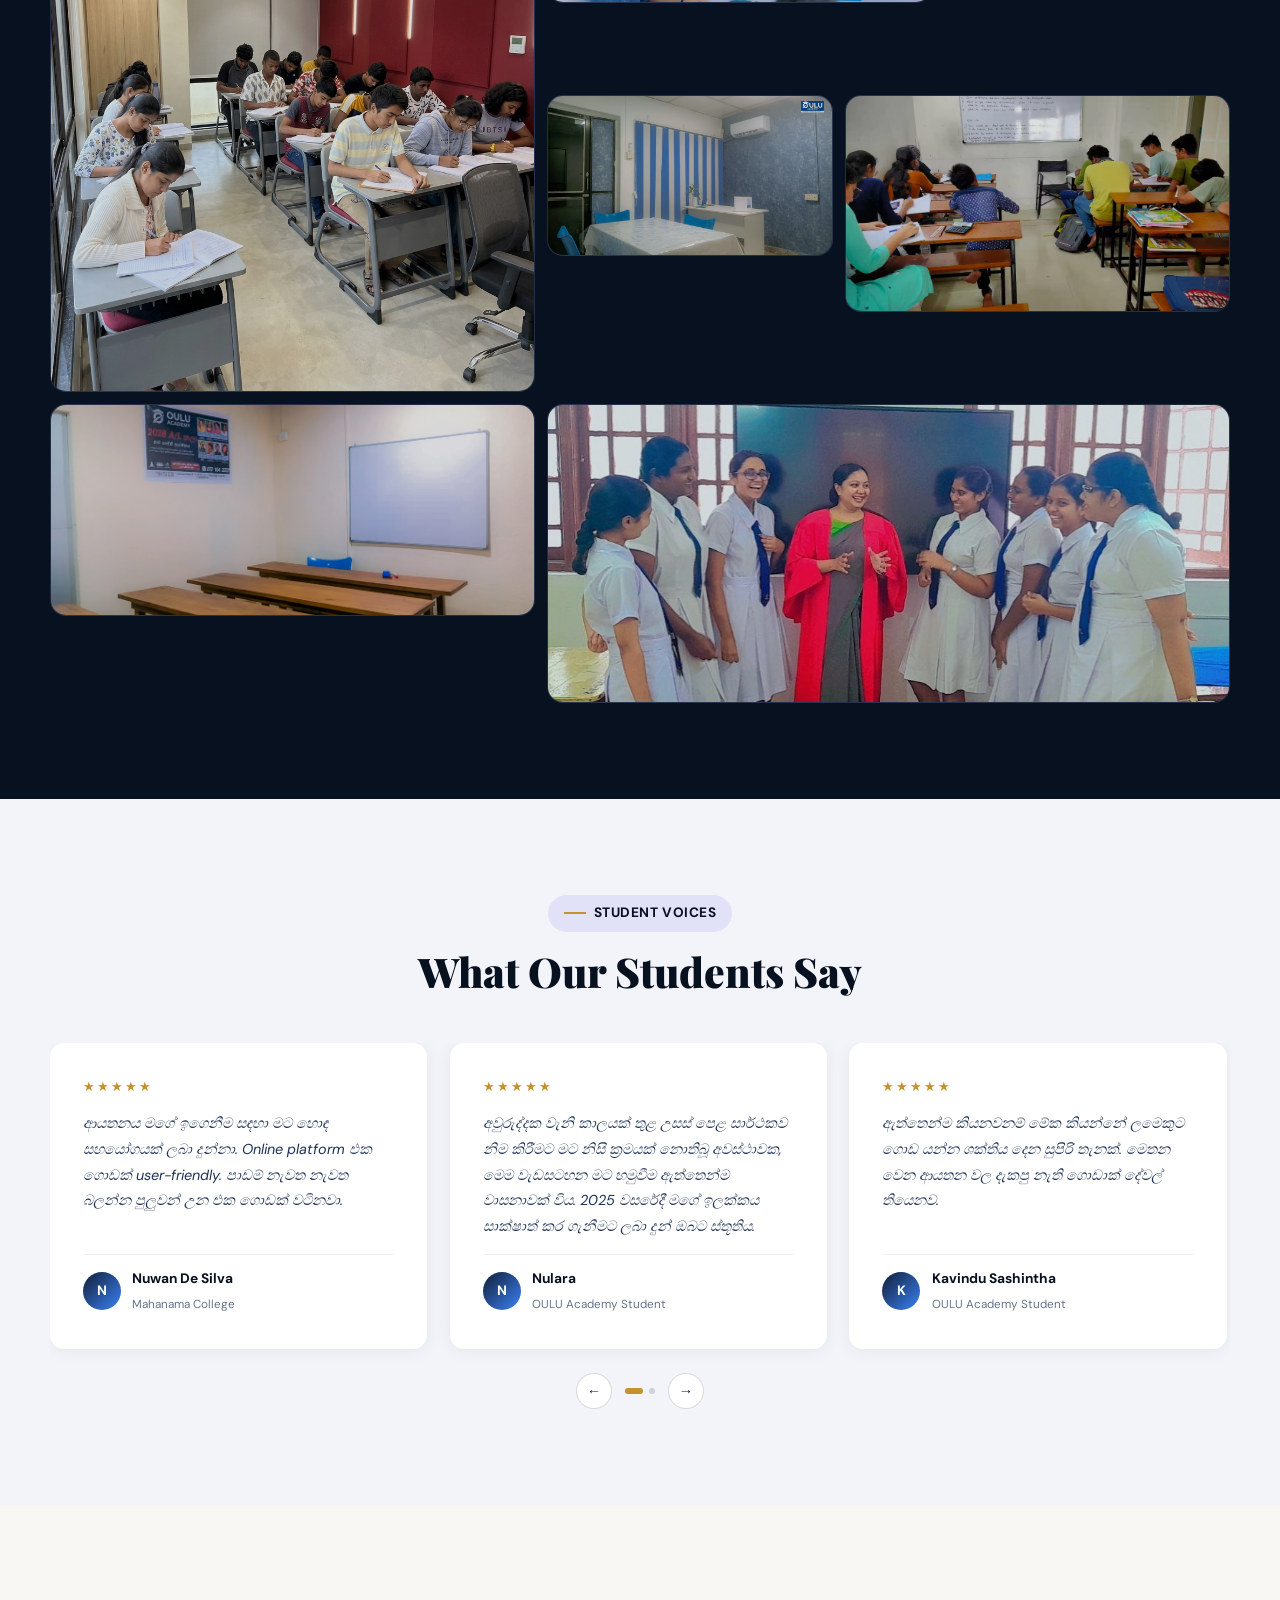
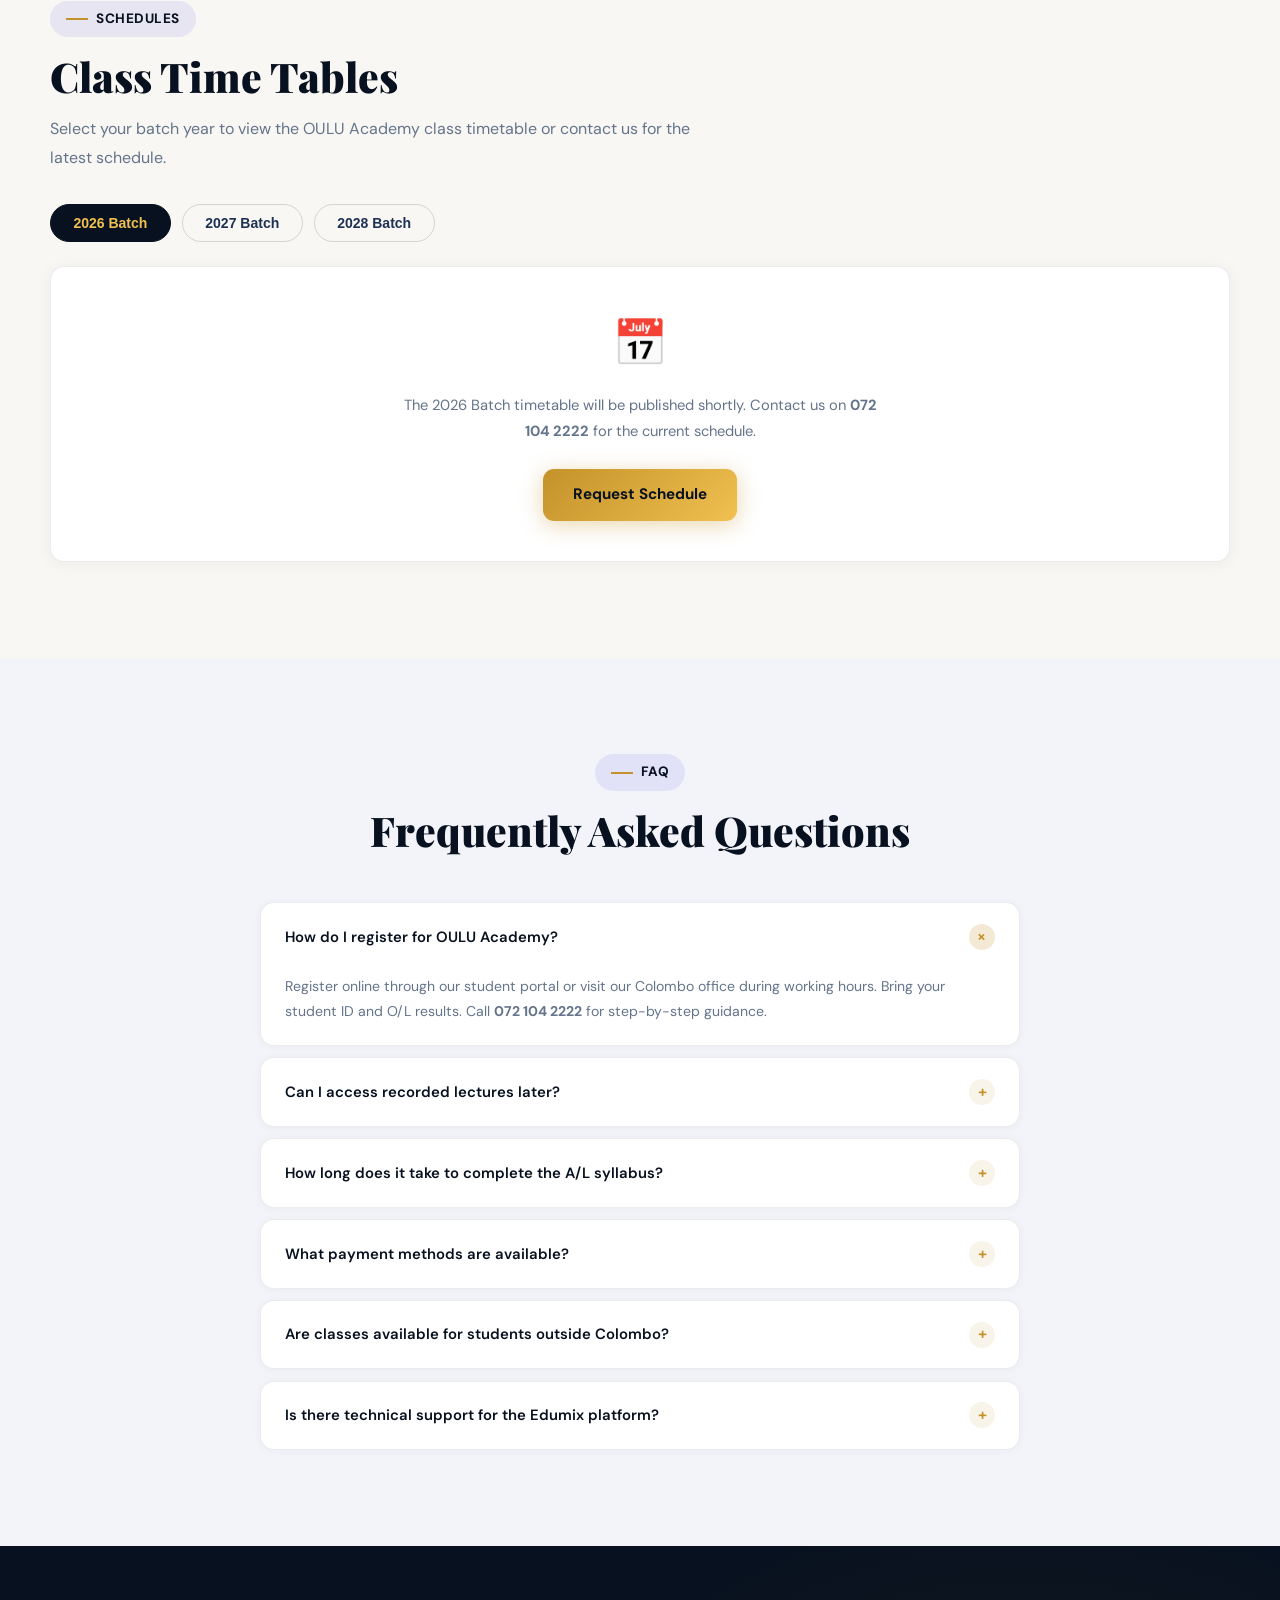
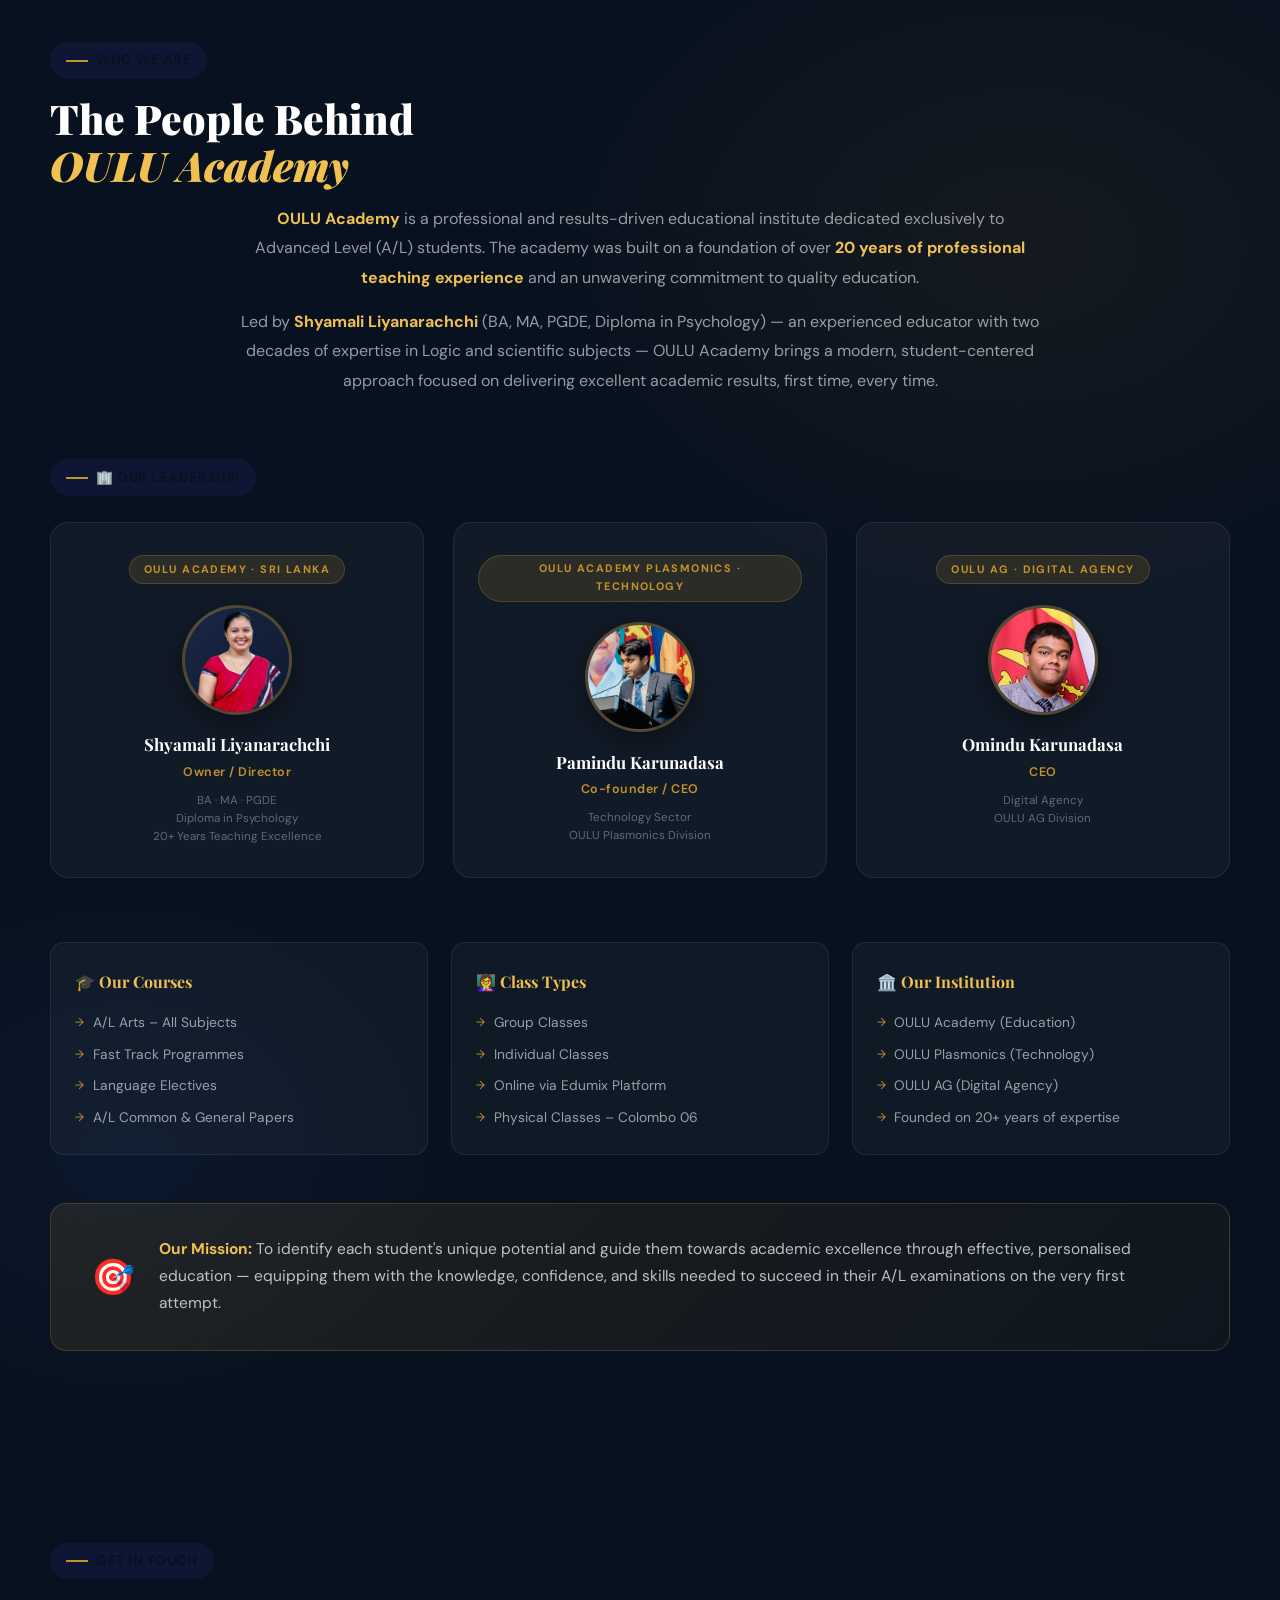
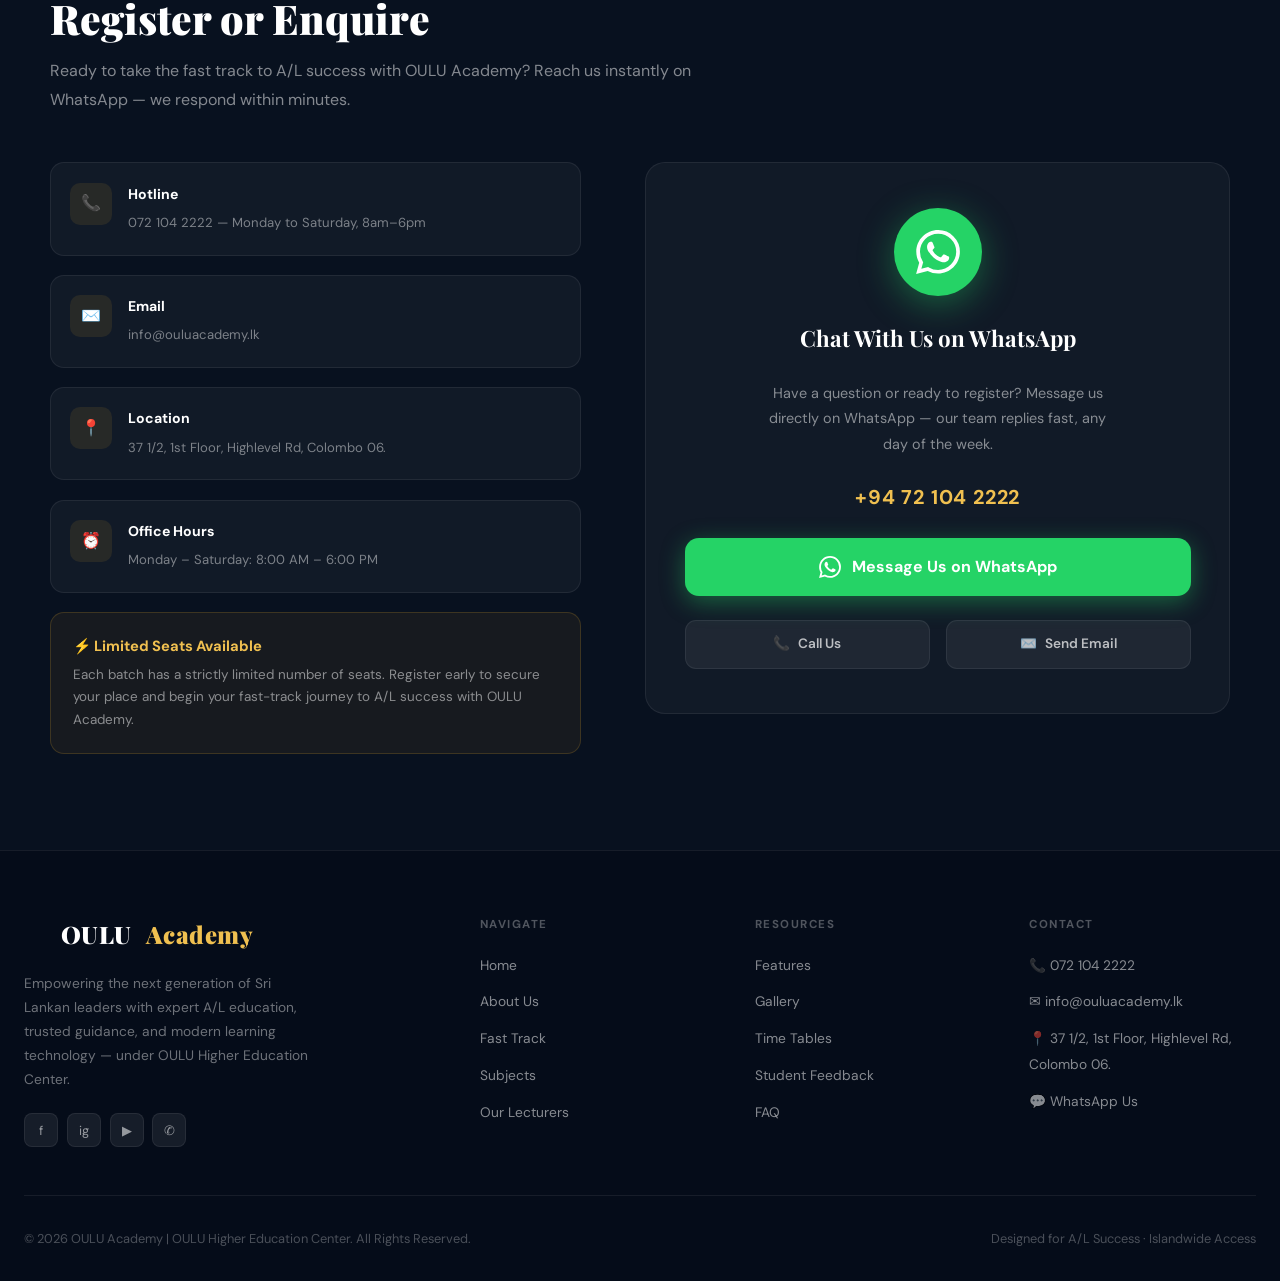
==== commit ded0f969: "Normalize Supabase URL and use publishable key Remove a possible "/rest/v1" suffix from the Supabase" ====
--- a/index.html
+++ b/index.html
@@ -1597,7 +1597,7 @@
 
 <script type="module">
 import { createClient } from "https://cdn.jsdelivr.net/npm/@supabase/supabase-js/+esm";
-window.__CLASSX_SUPABASE__ = createClient("https://irzomytqemprdffyridu.supabase.co", "eyJhbGciOiJIUzI1NiIsInR5cCI6IkpXVCJ9.eyJpc3MiOiJzdXBhYmFzZSIsInJlZiI6Imlyem9teXRxZW1wcmRmZnlyaWR1Iiwicm9sZSI6ImFub24iLCJpYXQiOjE3ODE2MTQyMTMsImV4cCI6MjA5NzE5MDIxM30.acGX5R66pLwQCU52Qdijrphj9Oi6UmBvQ3kVGrDq4lM");
+window.__CLASSX_SUPABASE__ = createClient("https://irzomytqemprdffyridu.supabase.co".replace(/\/rest\/v1\/?$/, ""), "sb_publishable_7ONbDFbTYiVXslGUyZHDLw_KrN6HuC9");
 </script>
 
 <script>
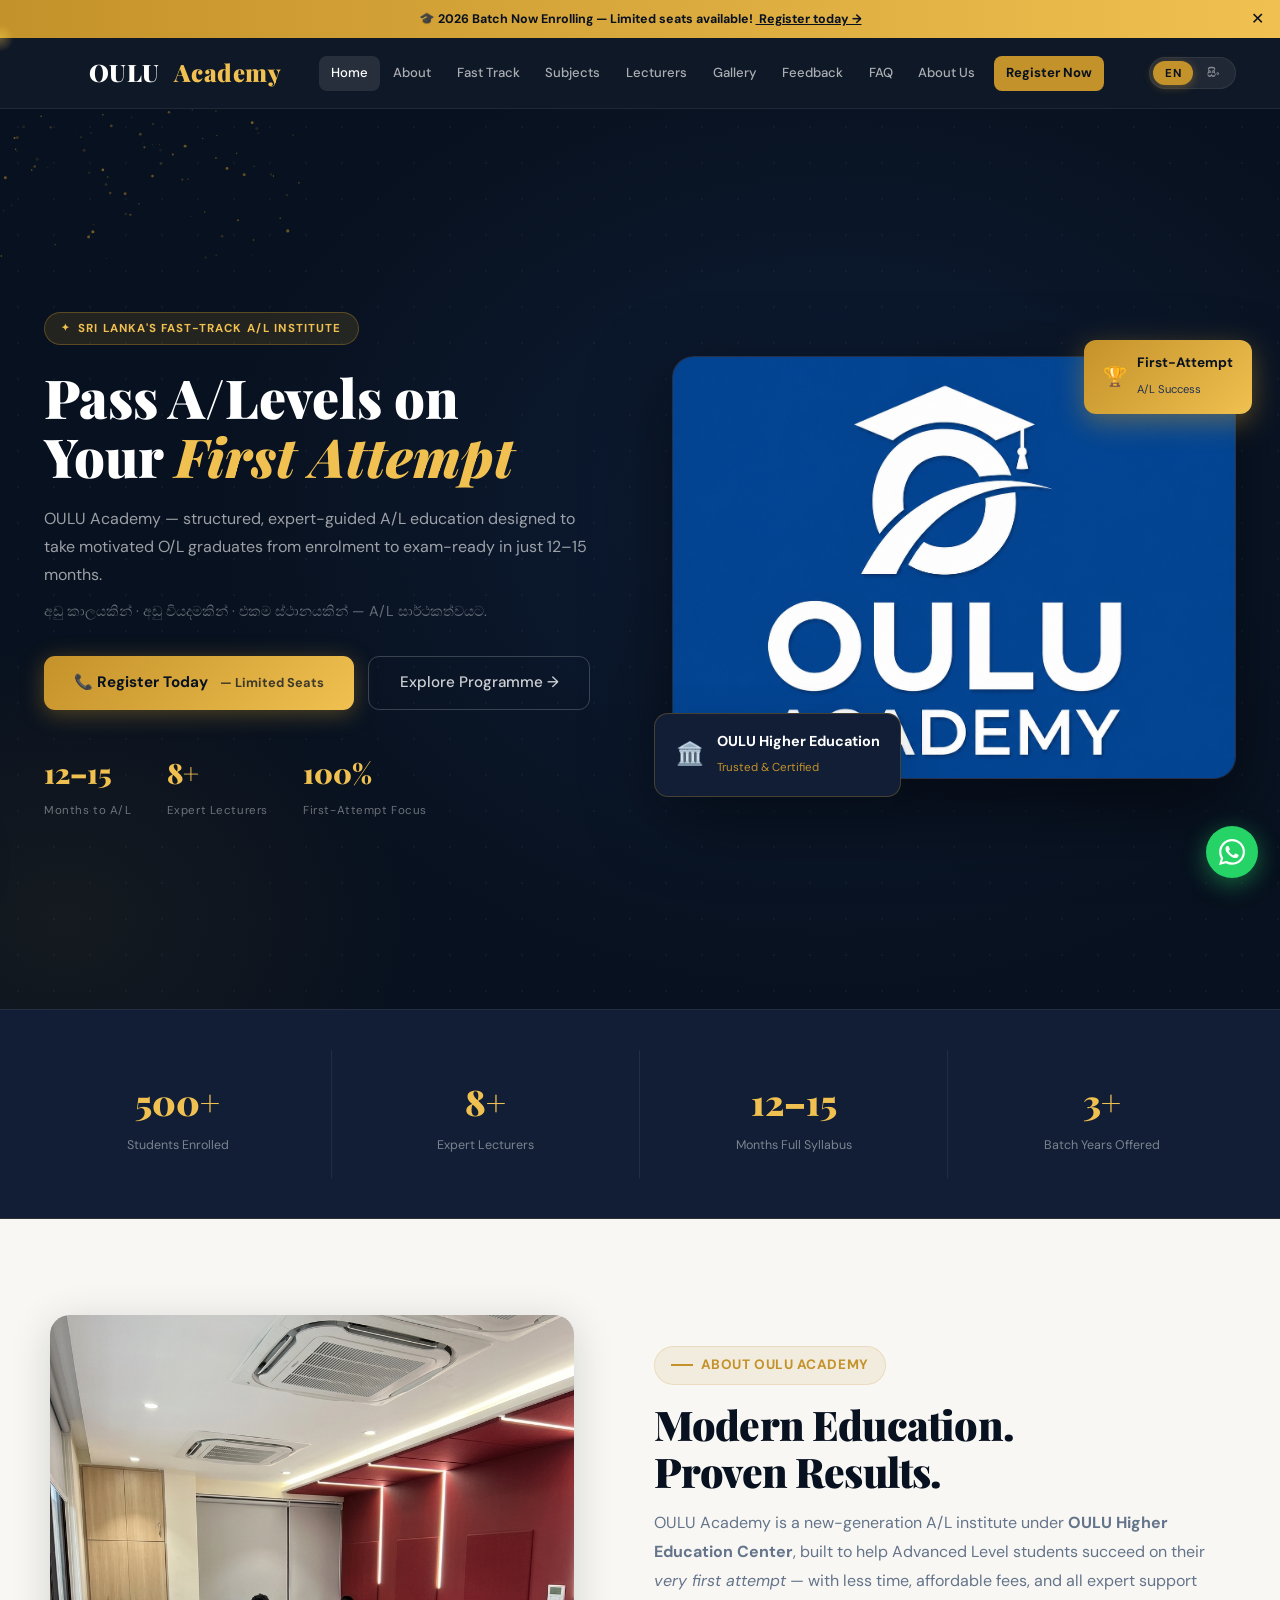
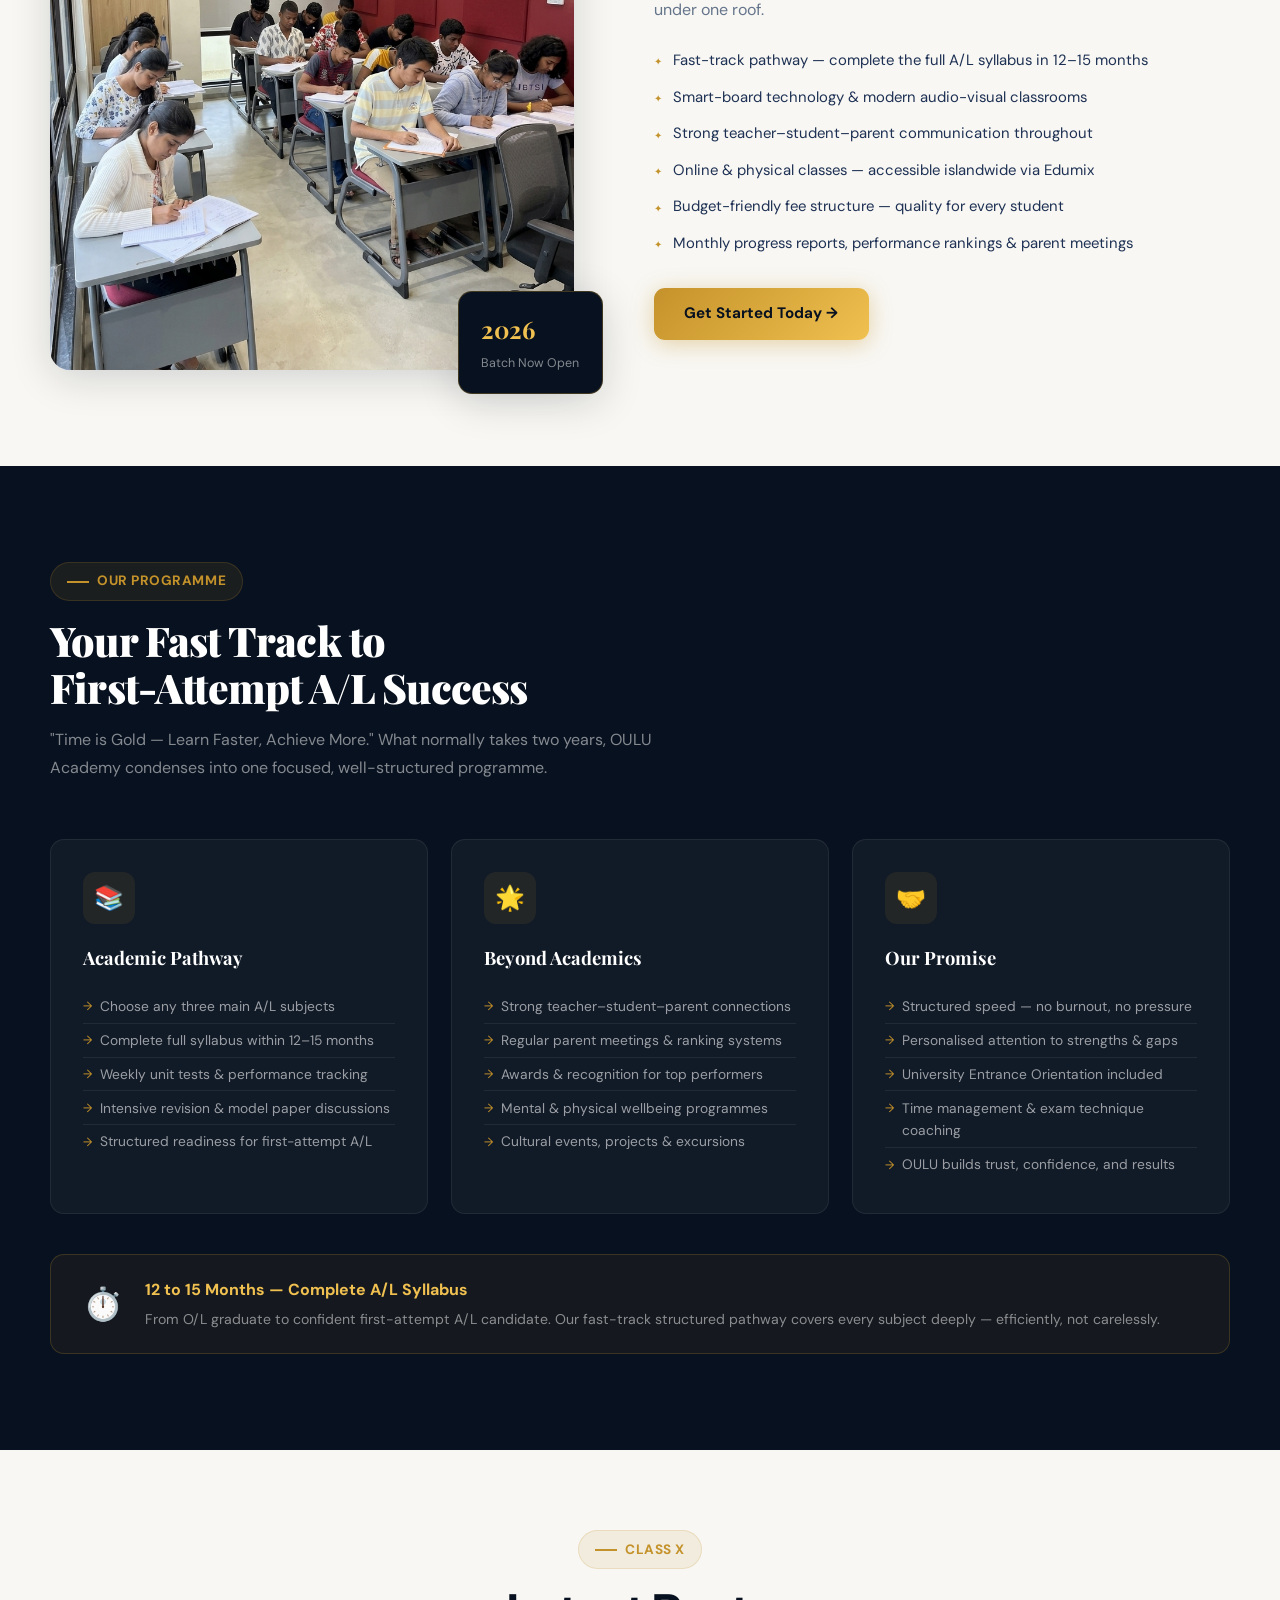
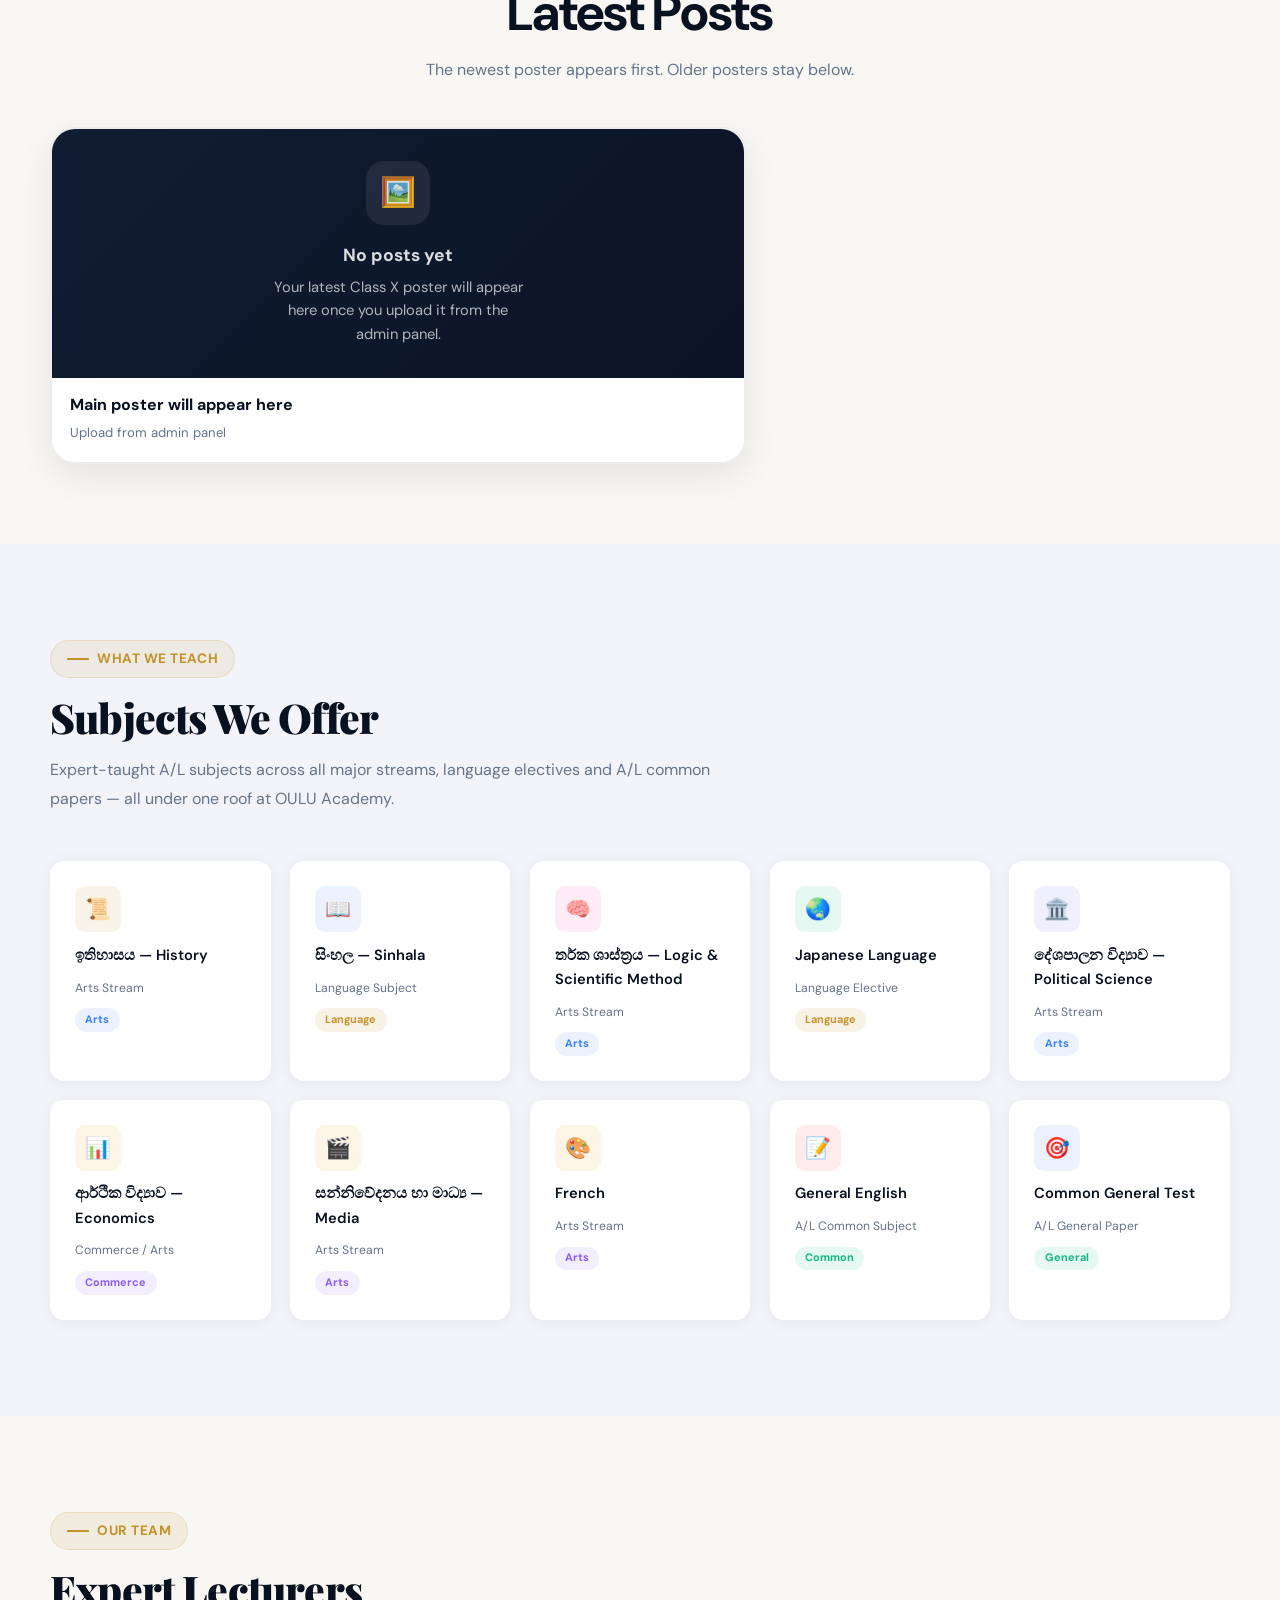
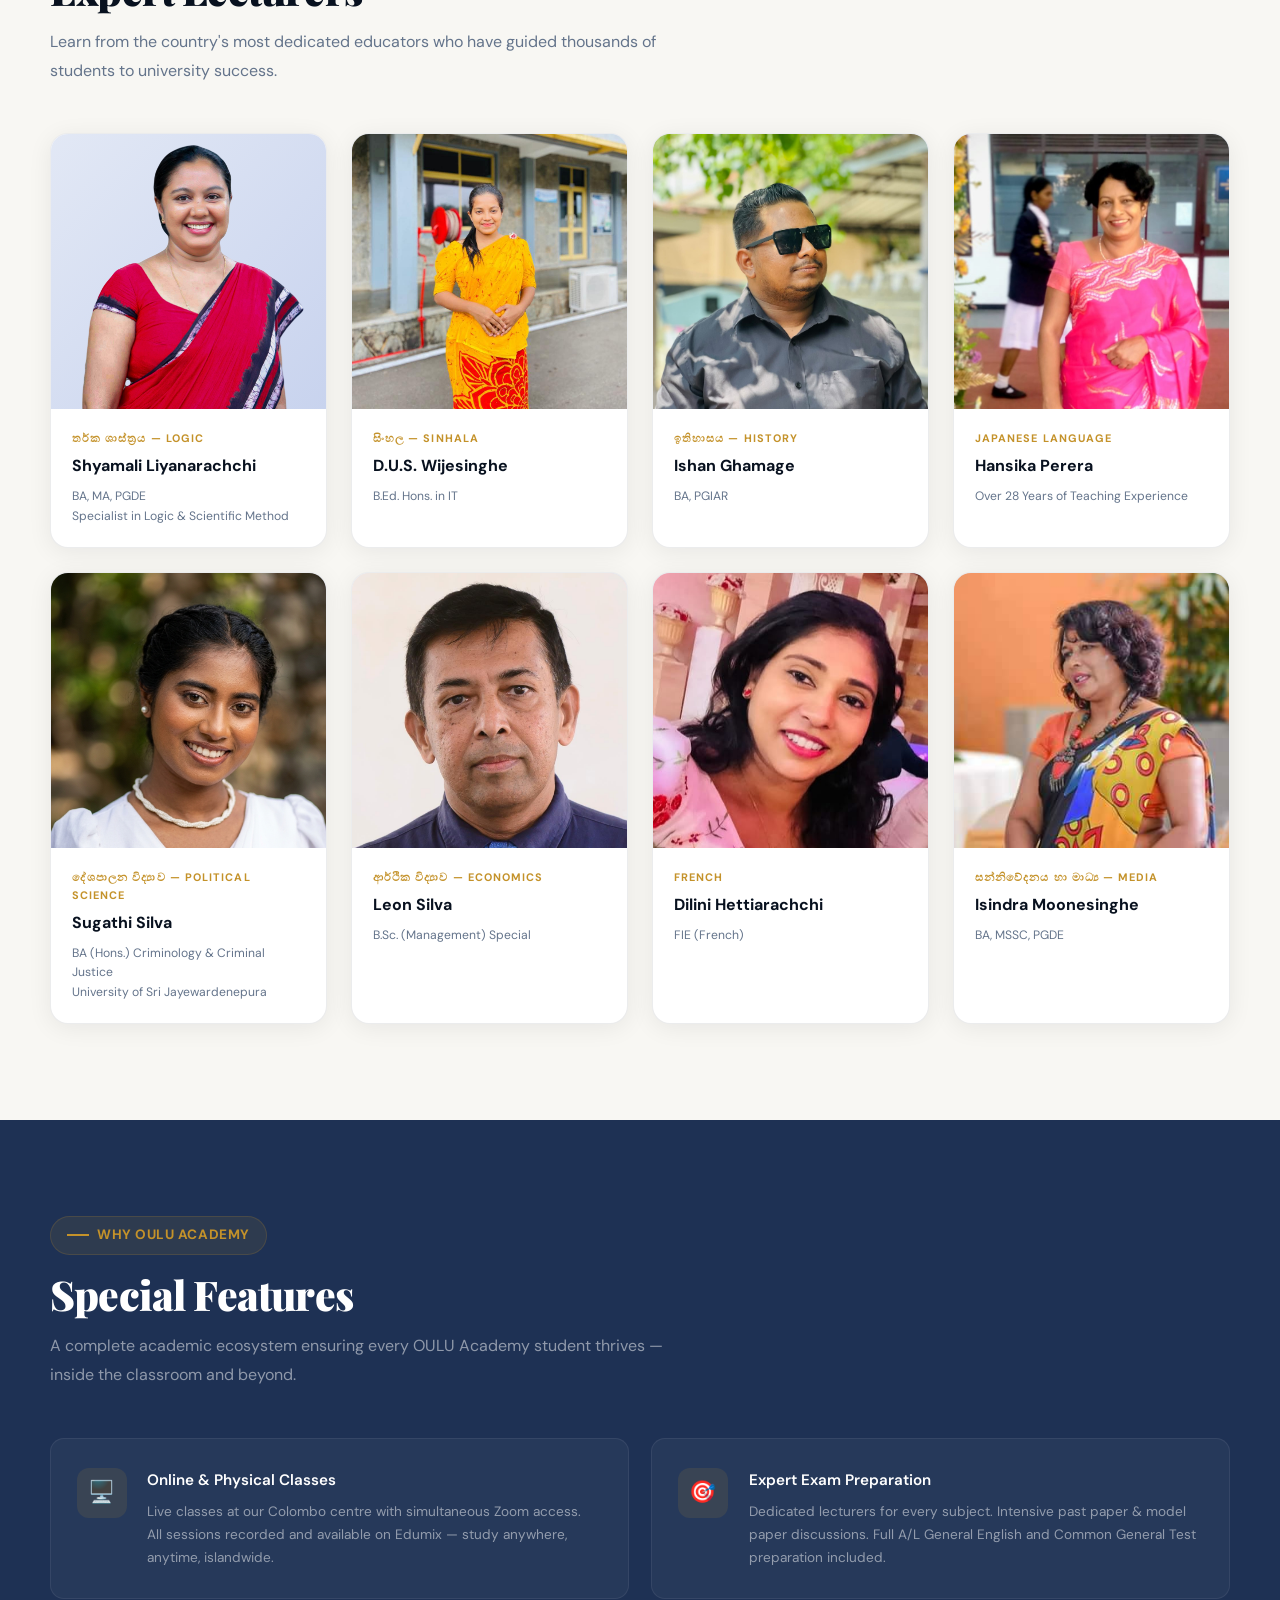
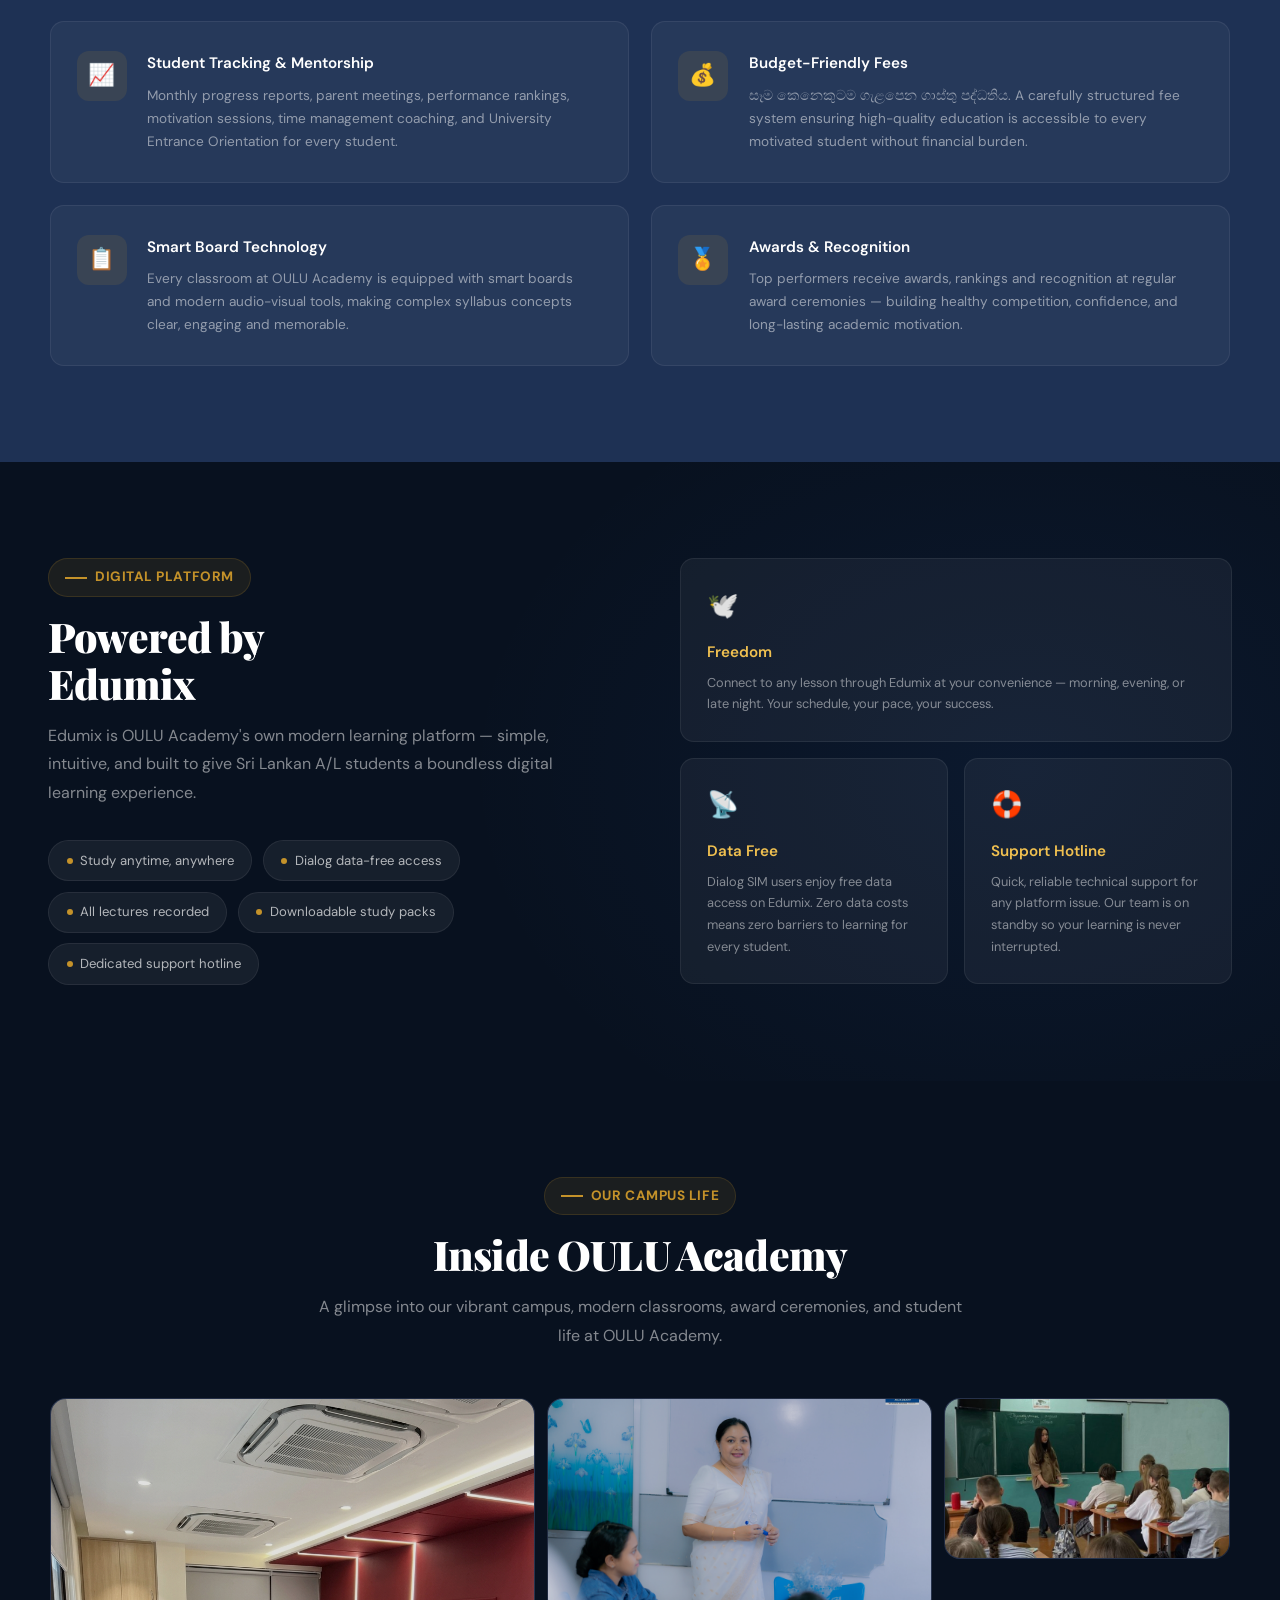
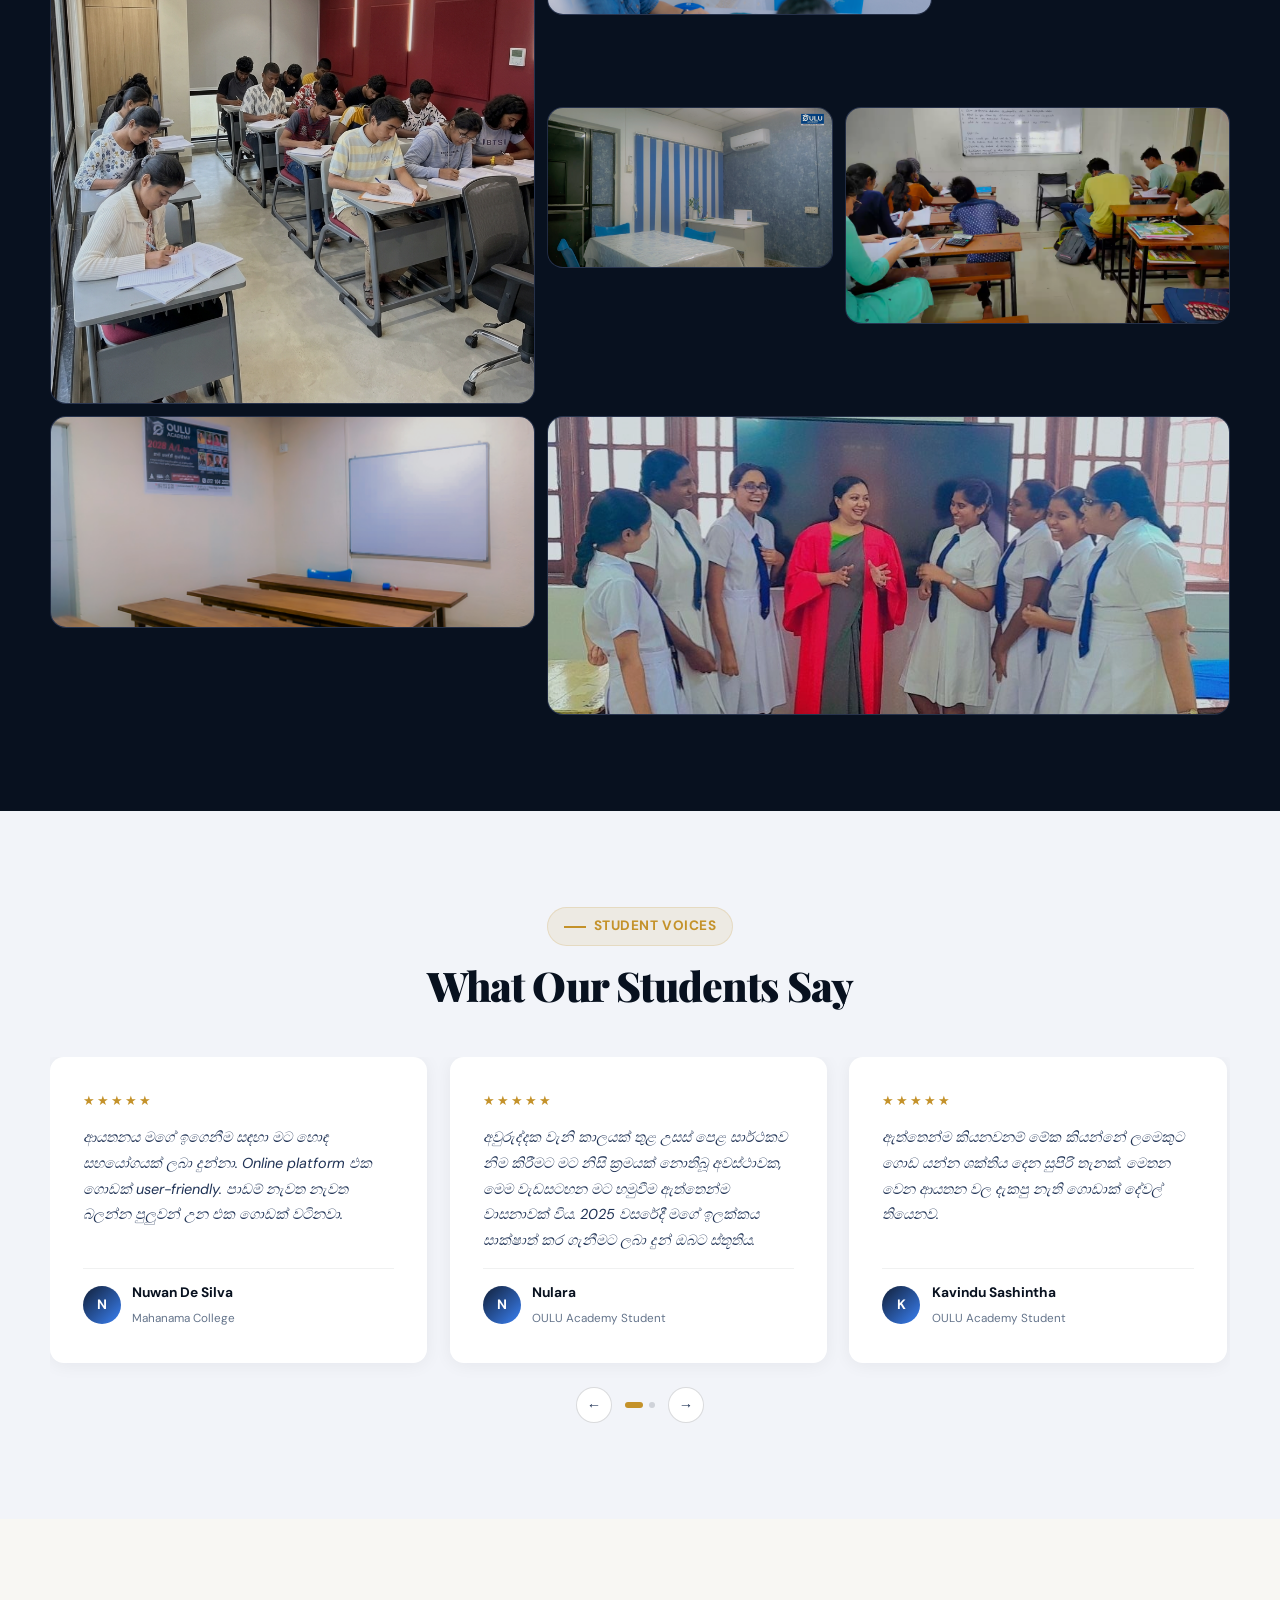
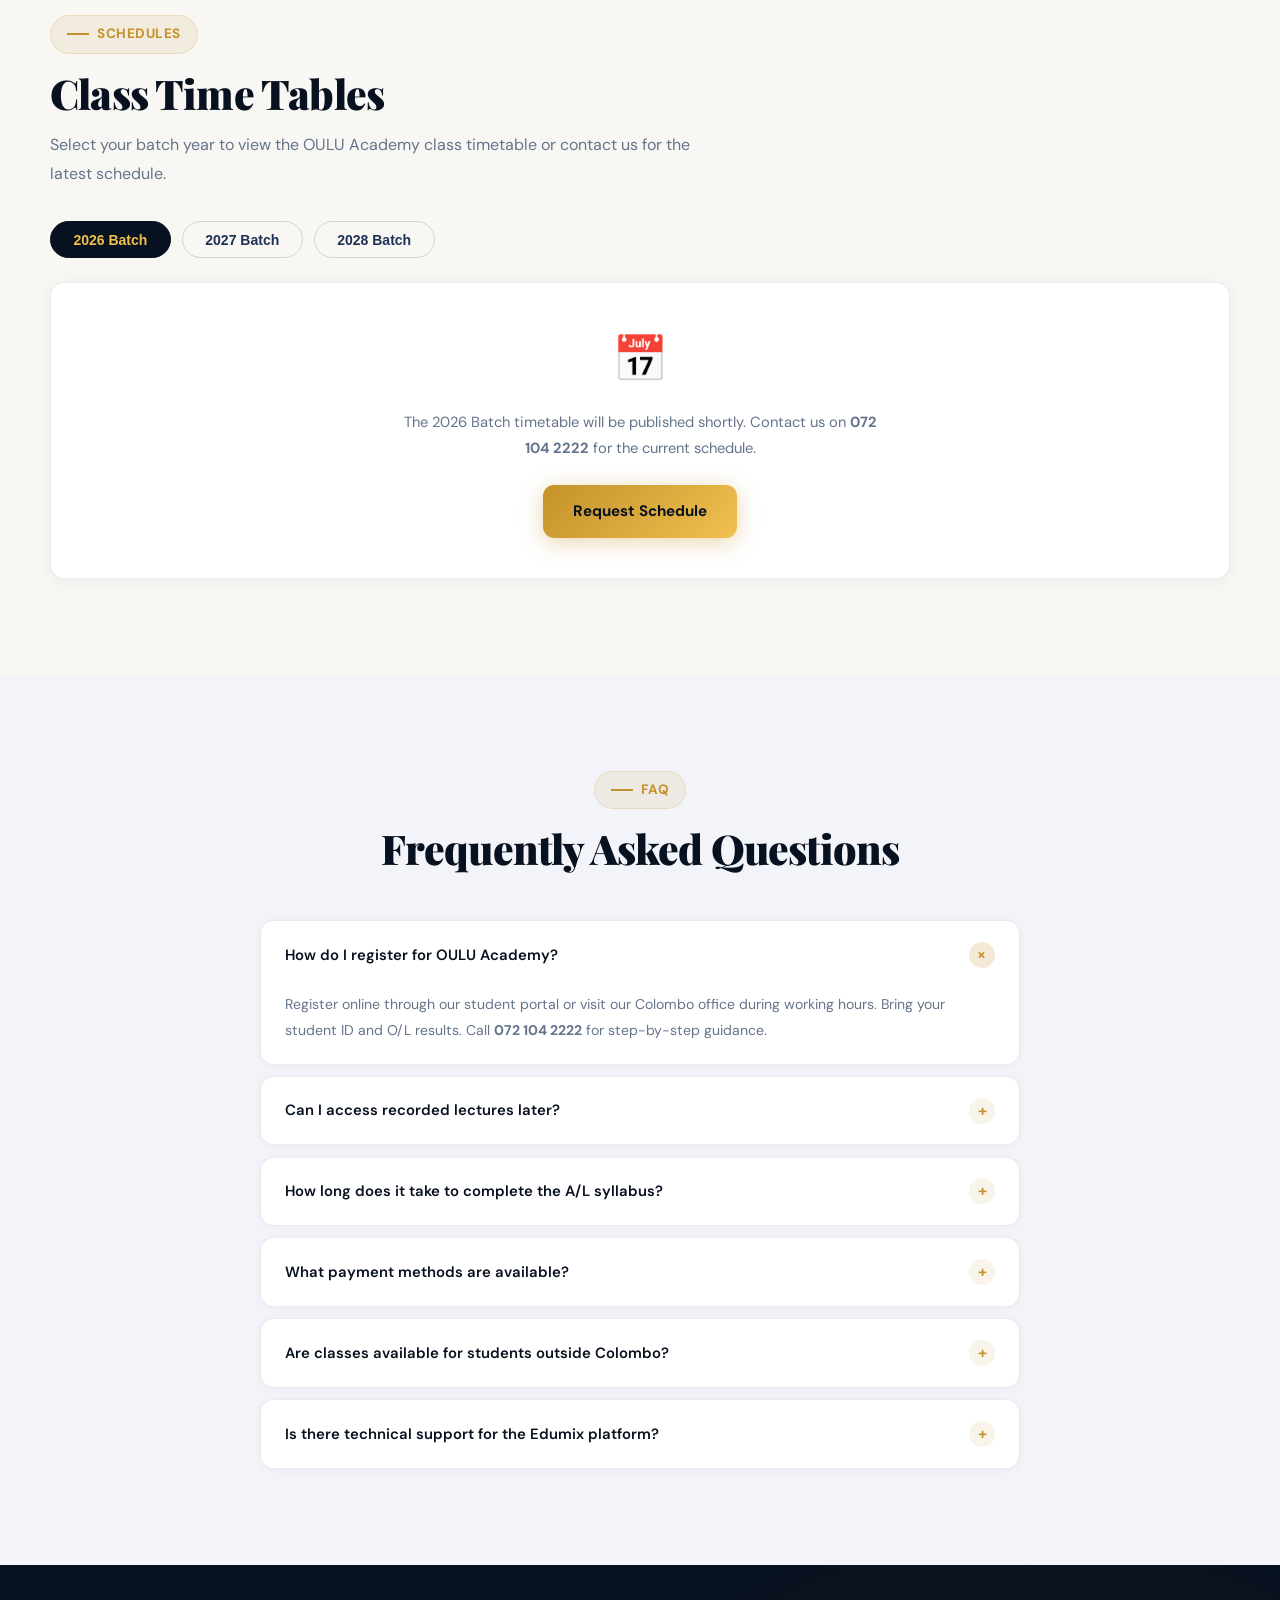
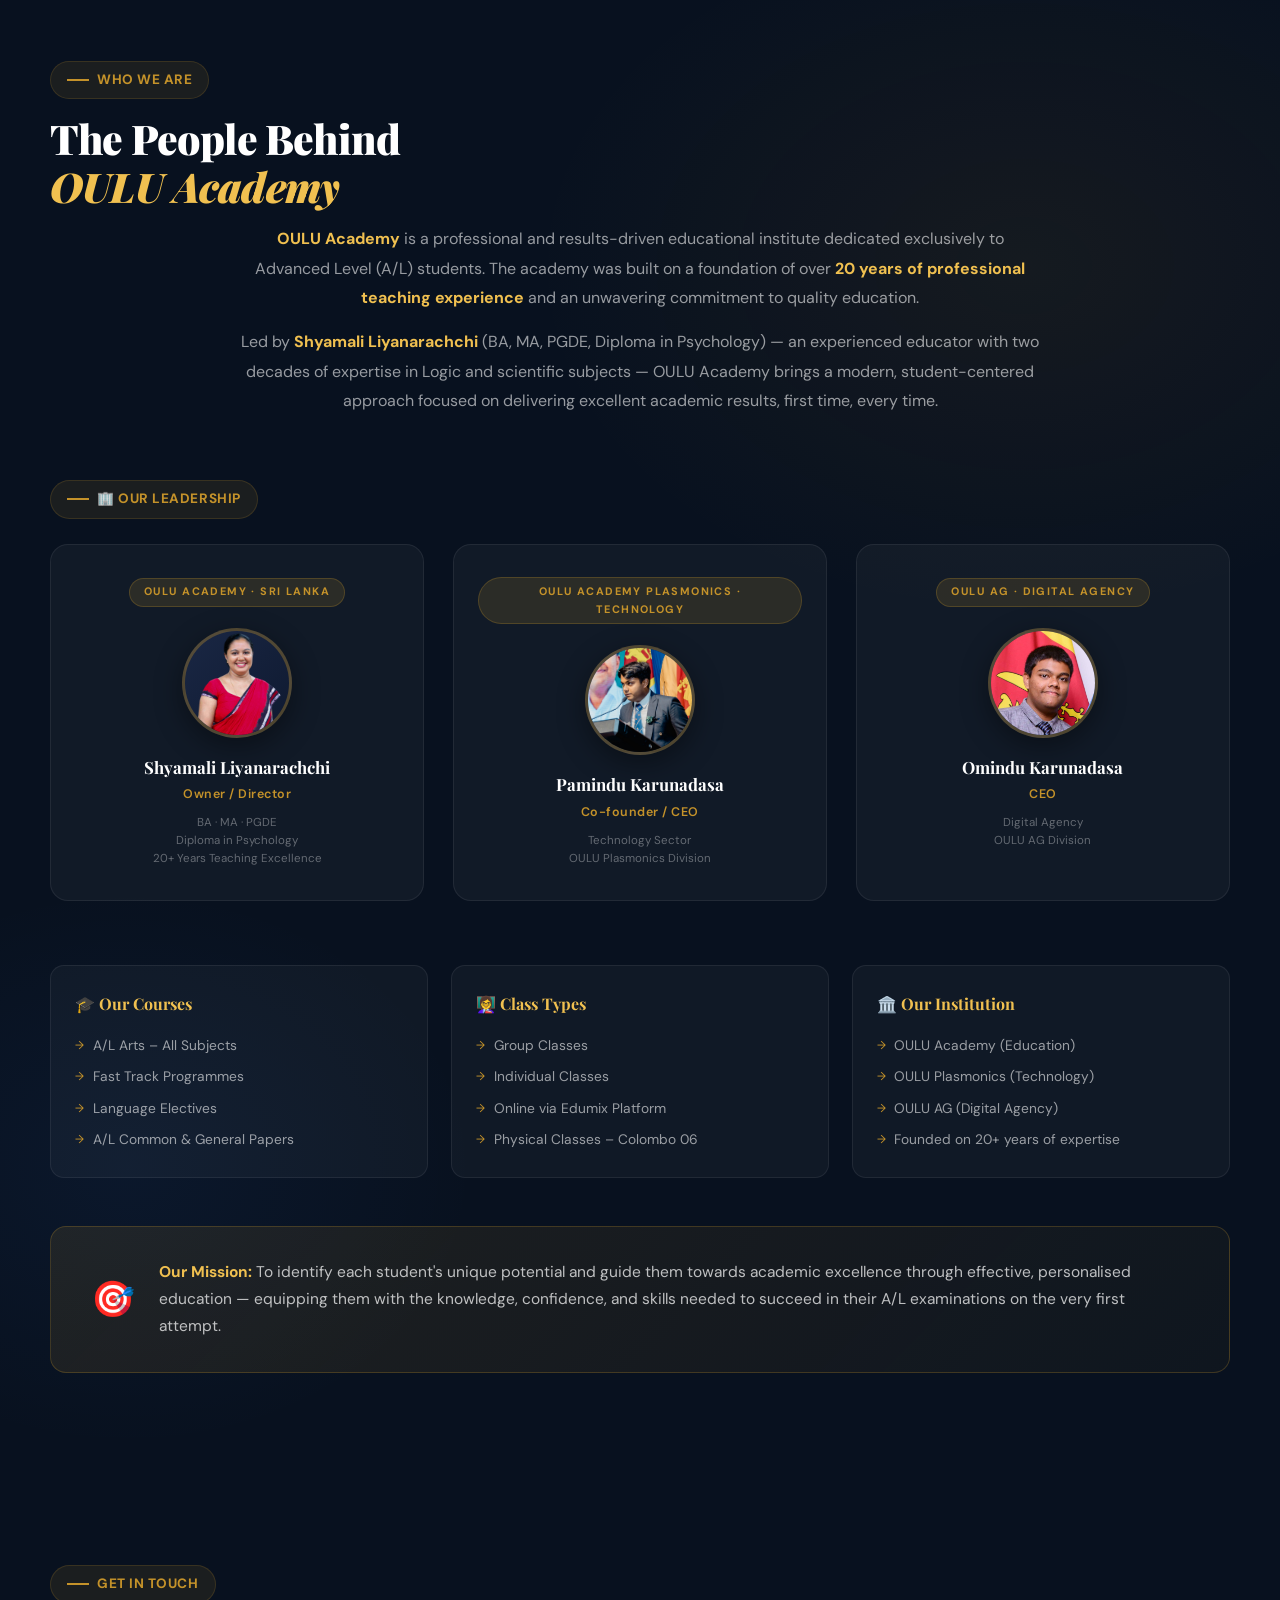
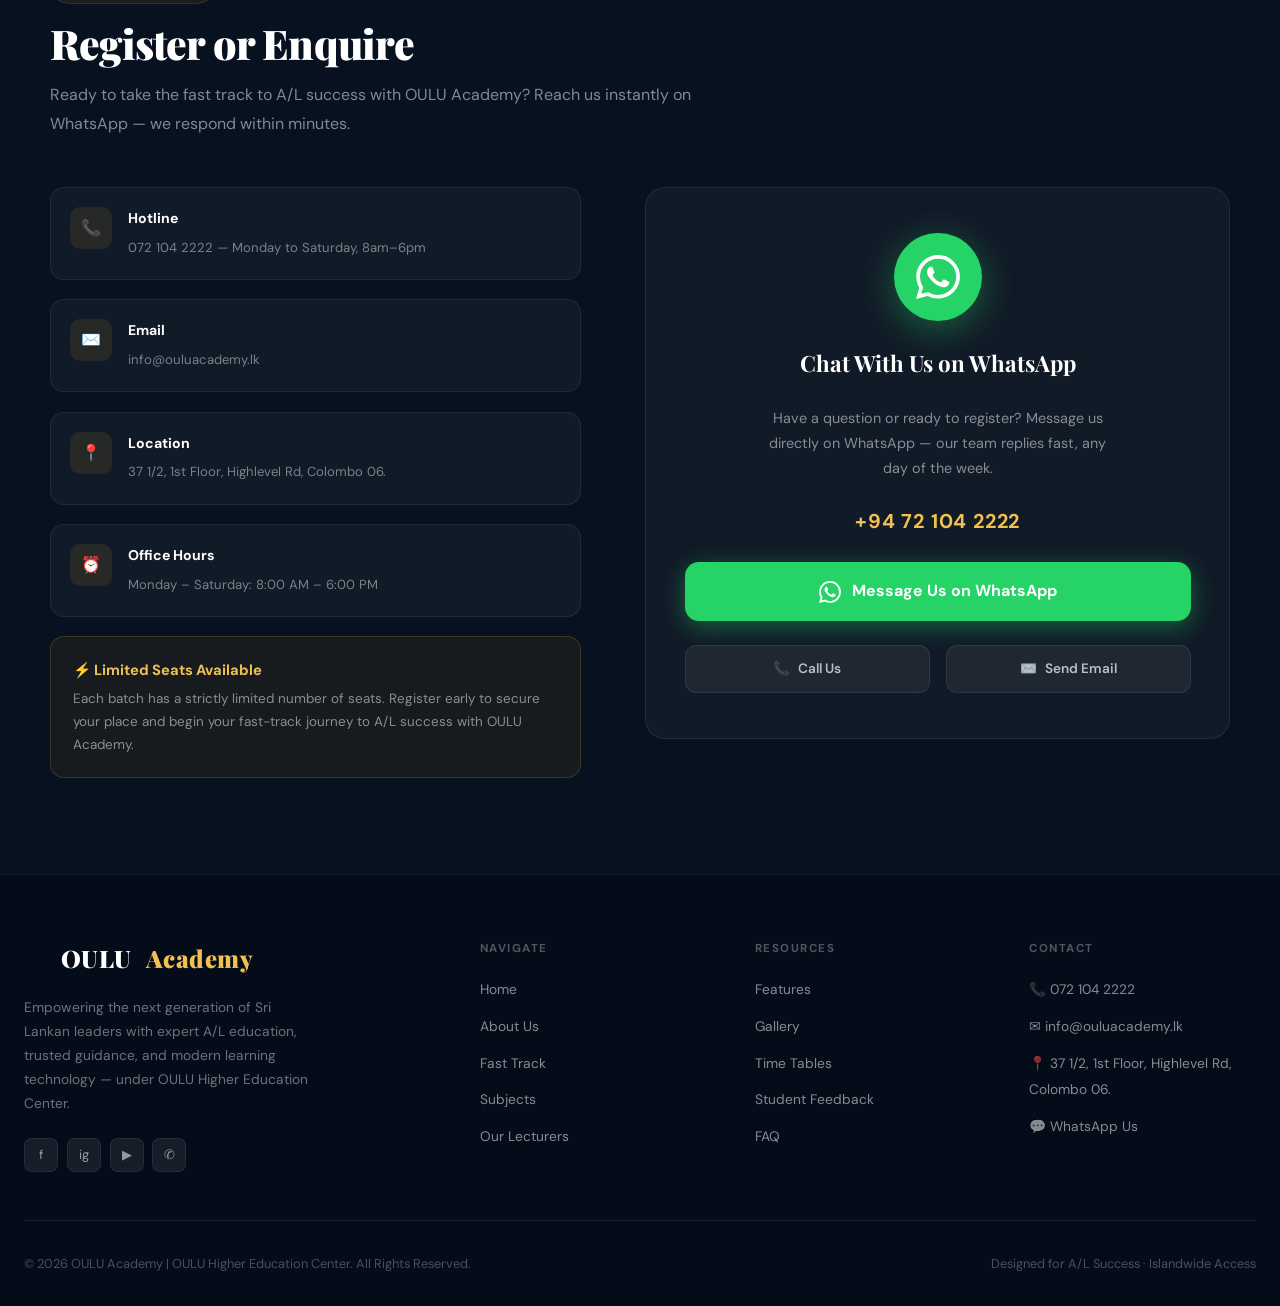
==== commit 1ffaa5de: "Add final visual polish CSS overrides Introduce a set of final visual polish CSS overrides in index." ====
--- a/index.html
+++ b/index.html
@@ -1000,6 +1000,72 @@
   .poster-info {
     padding: 0.9rem 1rem;
   }
+}
+
+
+/* ─── FINAL VISUAL POLISH OVERRIDES ─── */
+:root {
+  --accent: var(--gold);
+  --accent-2: var(--sky);
+  --white: #ffffff;
+  --shadow-soft: 0 12px 34px rgba(8,17,31,.08);
+}
+
+::selection {
+  background: rgba(196,146,42,.22);
+  color: var(--ink);
+}
+
+body {
+  background: var(--cream);
+  color: var(--ink);
+}
+
+.sec-label {
+  background: rgba(196,146,42,.10);
+  color: var(--gold);
+  border: 1px solid rgba(196,146,42,.18);
+}
+
+.sec-title,
+.sec-h {
+  letter-spacing: -0.02em;
+}
+
+.sec-desc,
+.sec-p {
+  color: var(--muted);
+}
+
+.classx-header .sec-label {
+  background: rgba(196,146,42,.10);
+  color: var(--gold);
+}
+
+.classx-main,
+.classx-thumb {
+  box-shadow: var(--shadow-soft);
+}
+
+.poster-badge {
+  background: linear-gradient(135deg, var(--gold), var(--sky));
+  box-shadow: 0 8px 18px rgba(59,130,246,.16);
+}
+
+.poster-info {
+  background: var(--white);
+}
+
+.poster-empty {
+  background: linear-gradient(135deg, #101d33, #0b1324);
+}
+
+.lightbox {
+  background: rgba(6, 12, 22, .9);
+}
+
+#pageNav .pn-dot.active {
+  box-shadow: 0 0 0 6px rgba(196,146,42,.12);
 }
 
 </style>
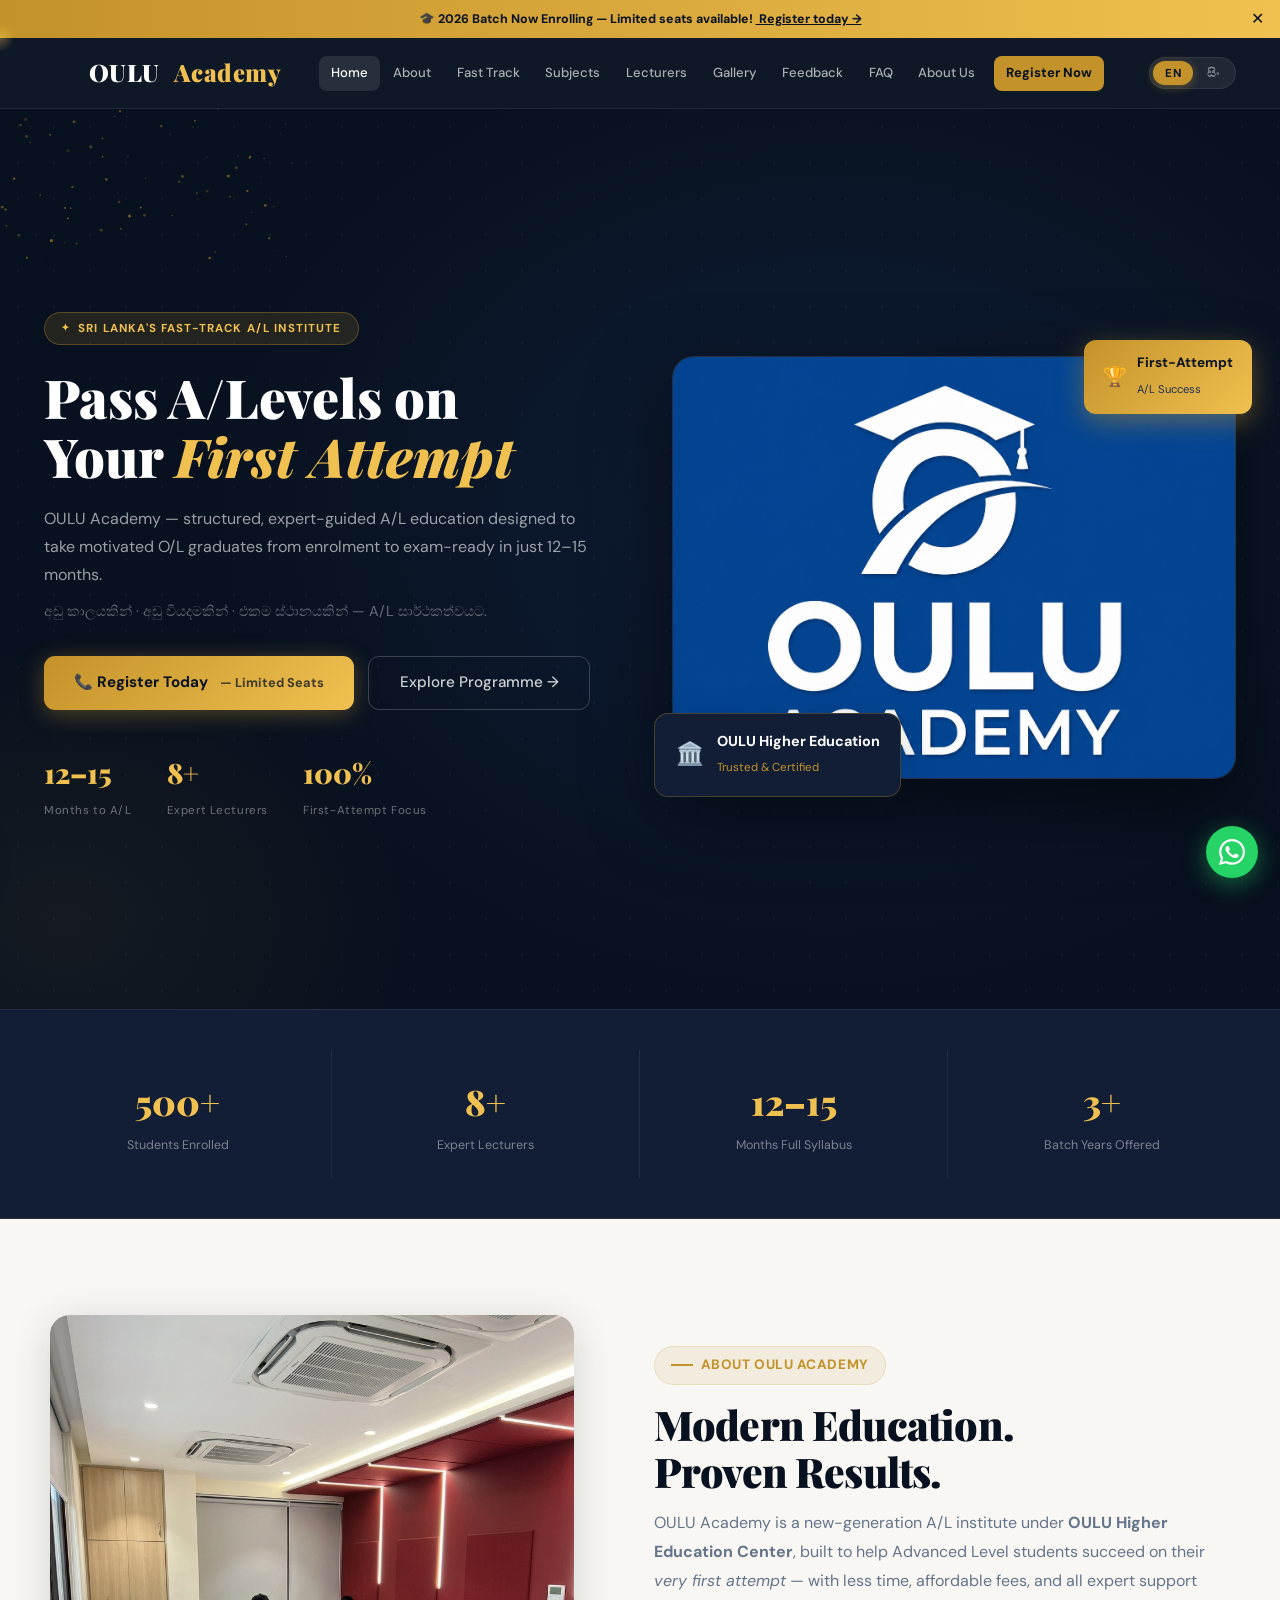
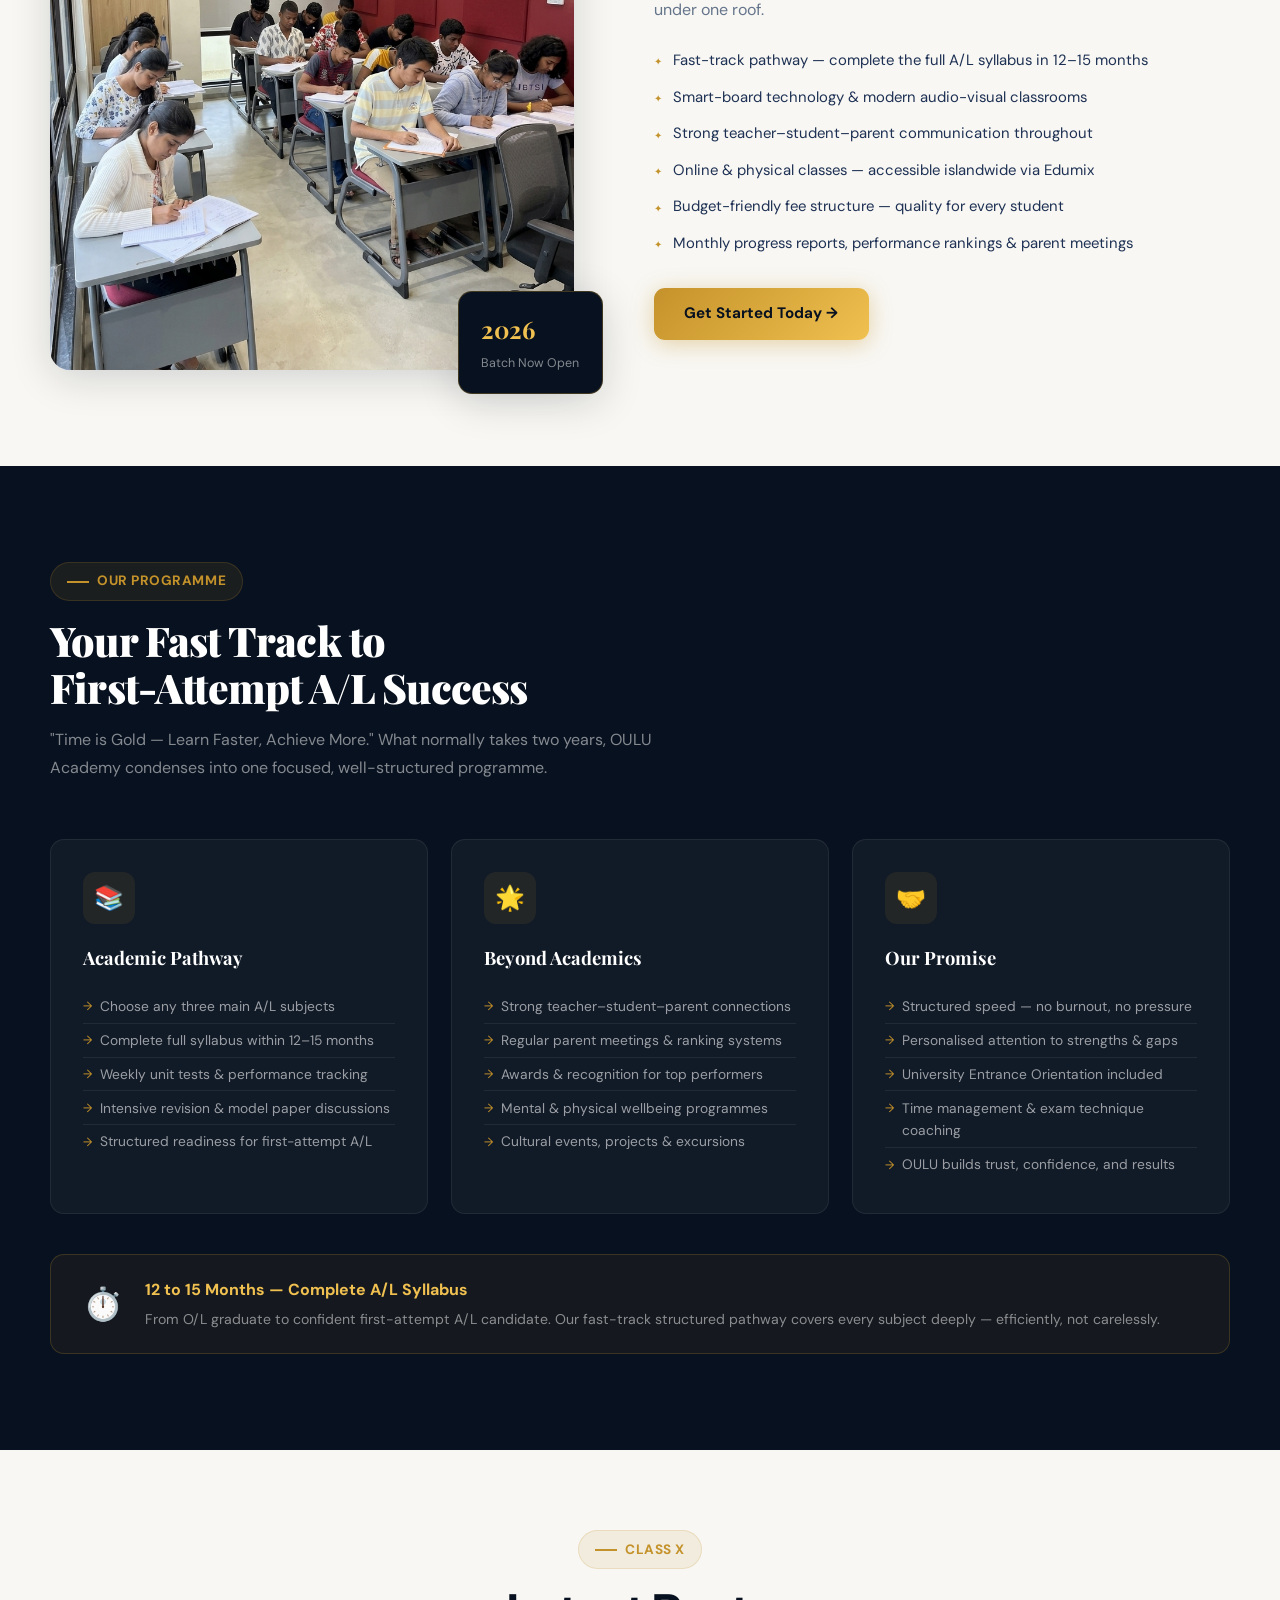
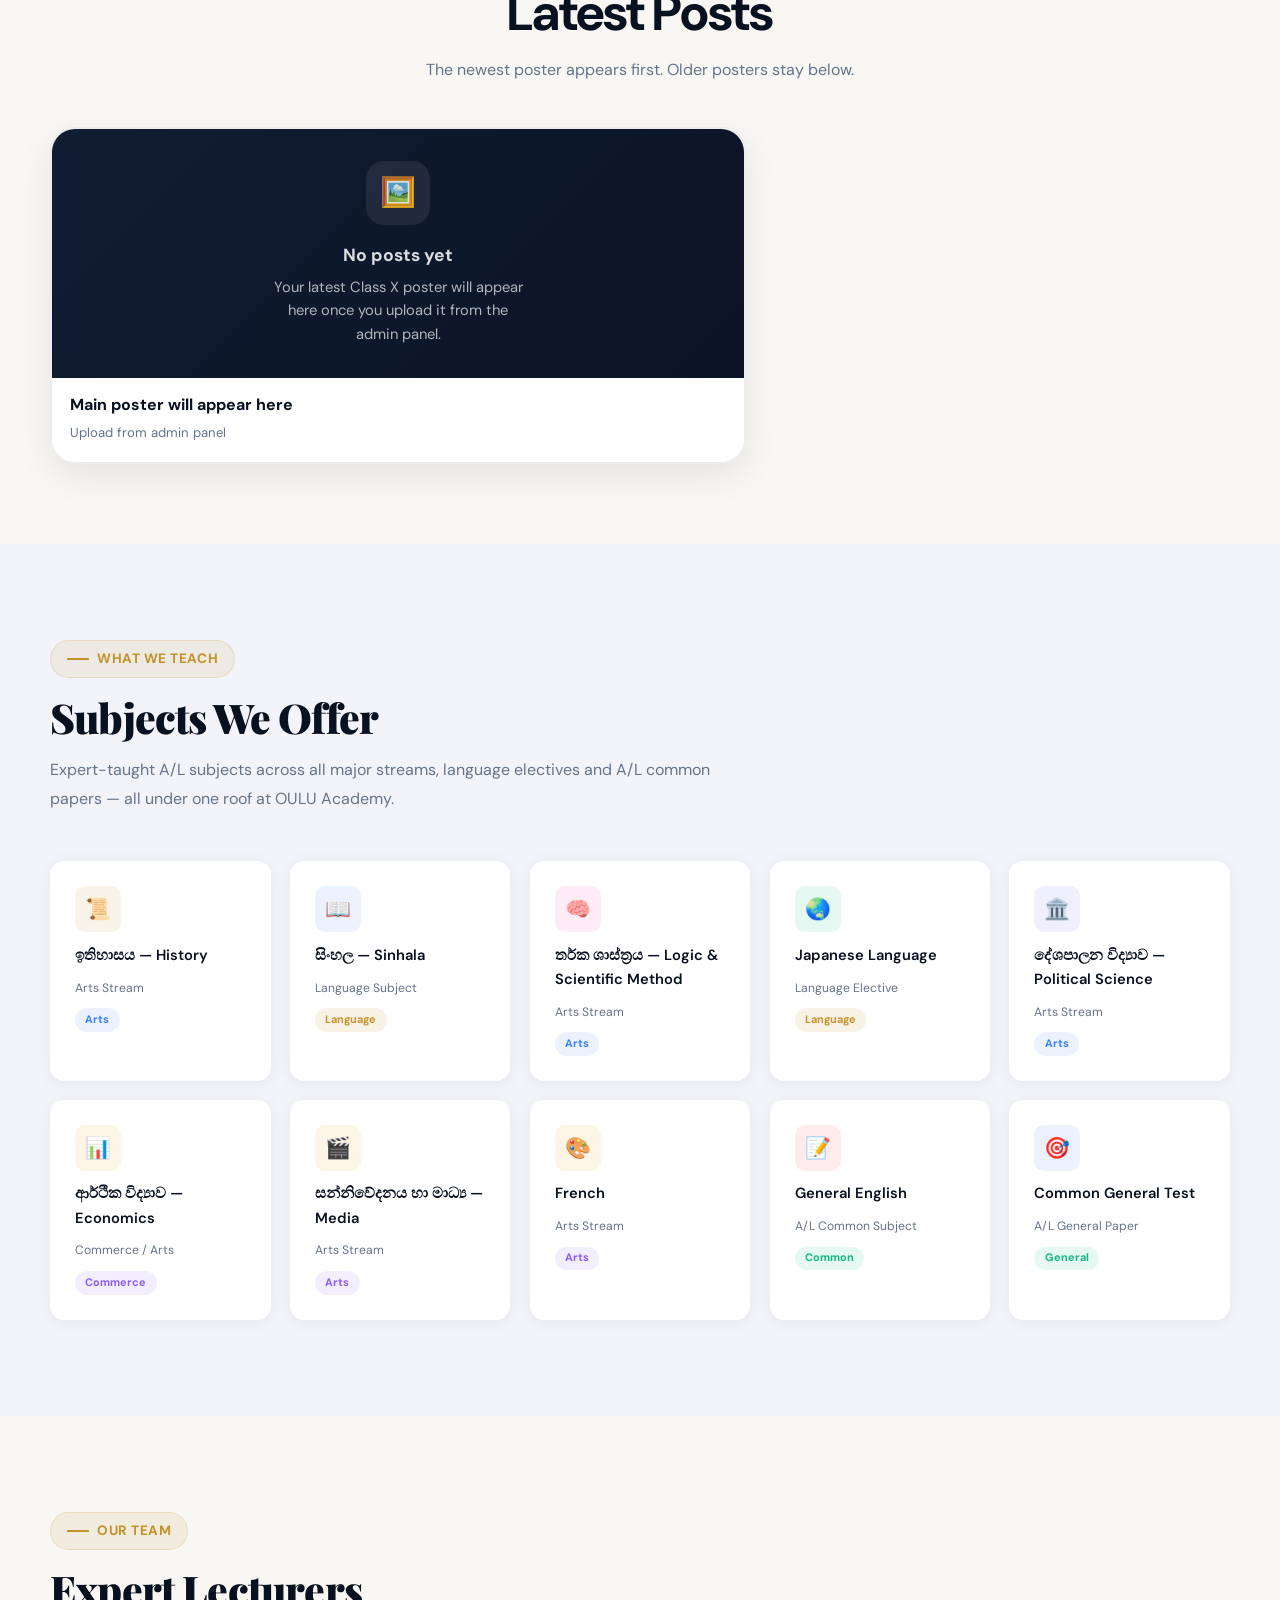
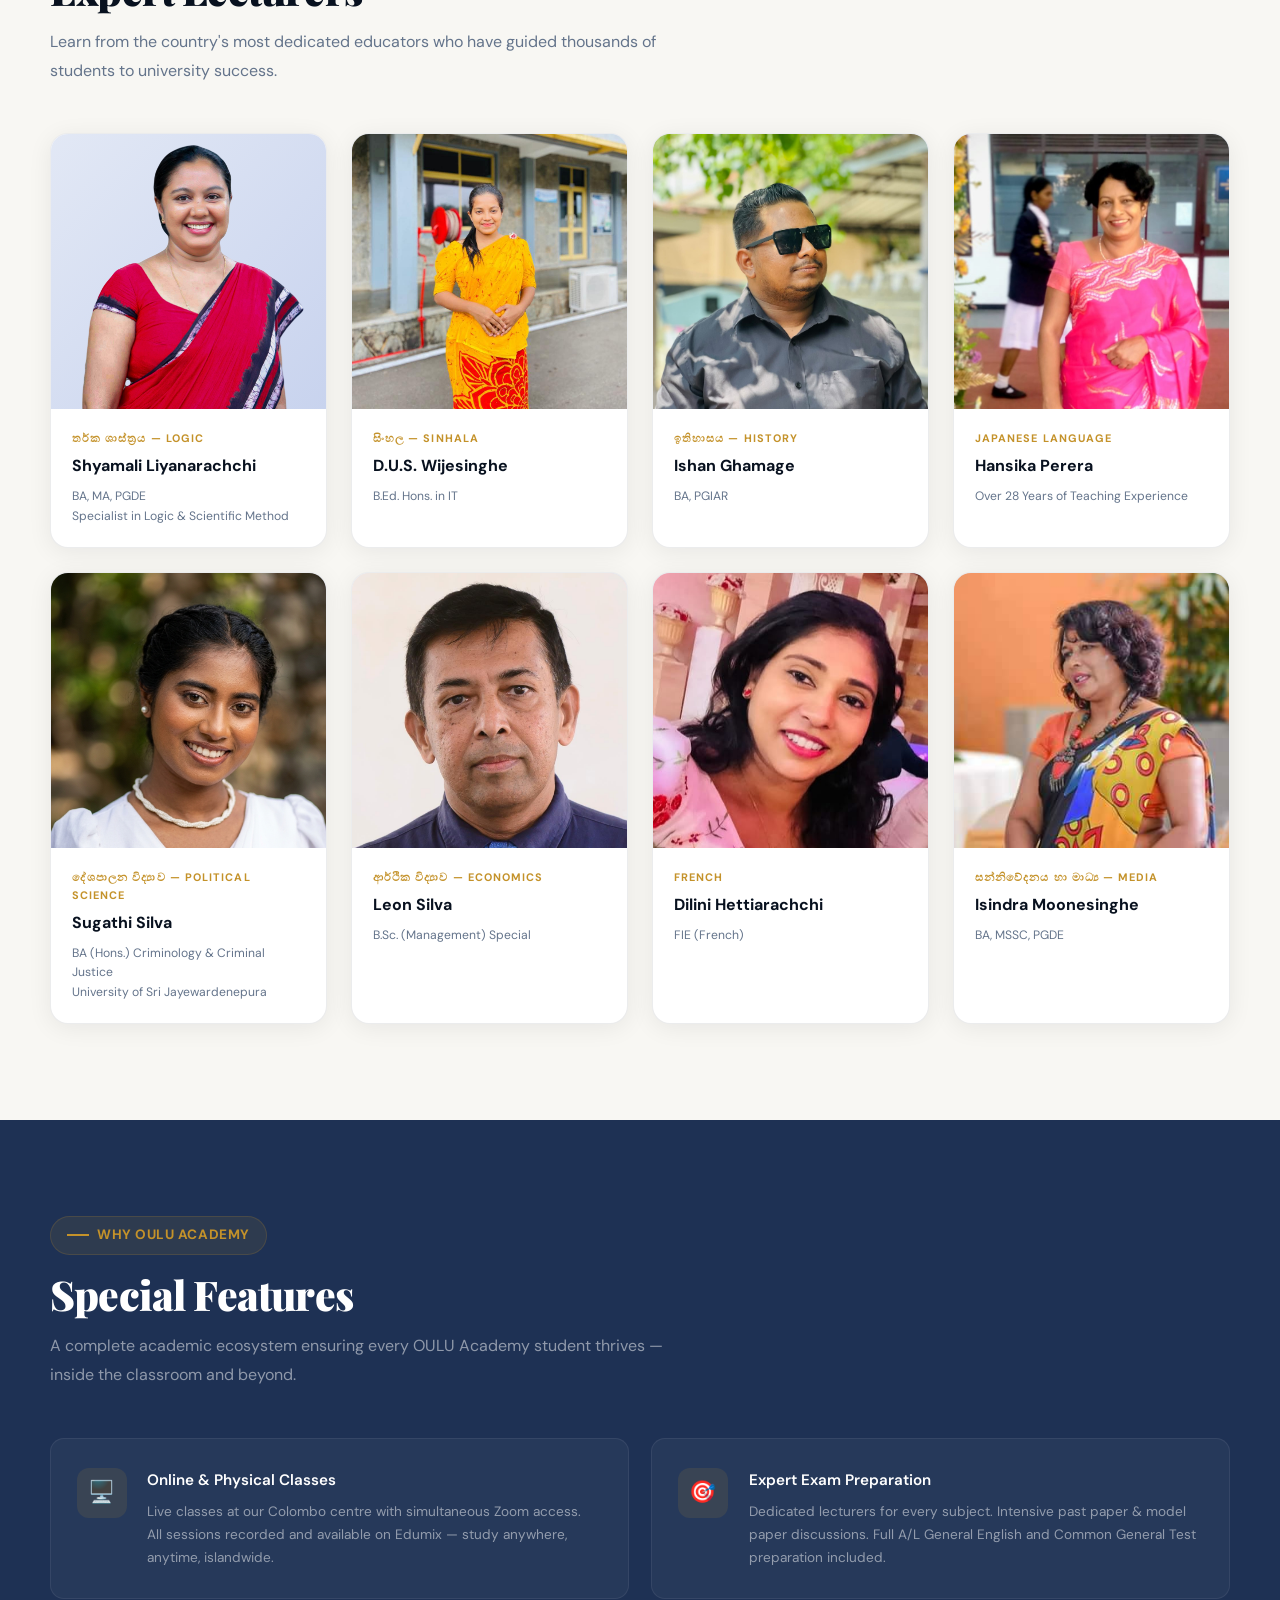
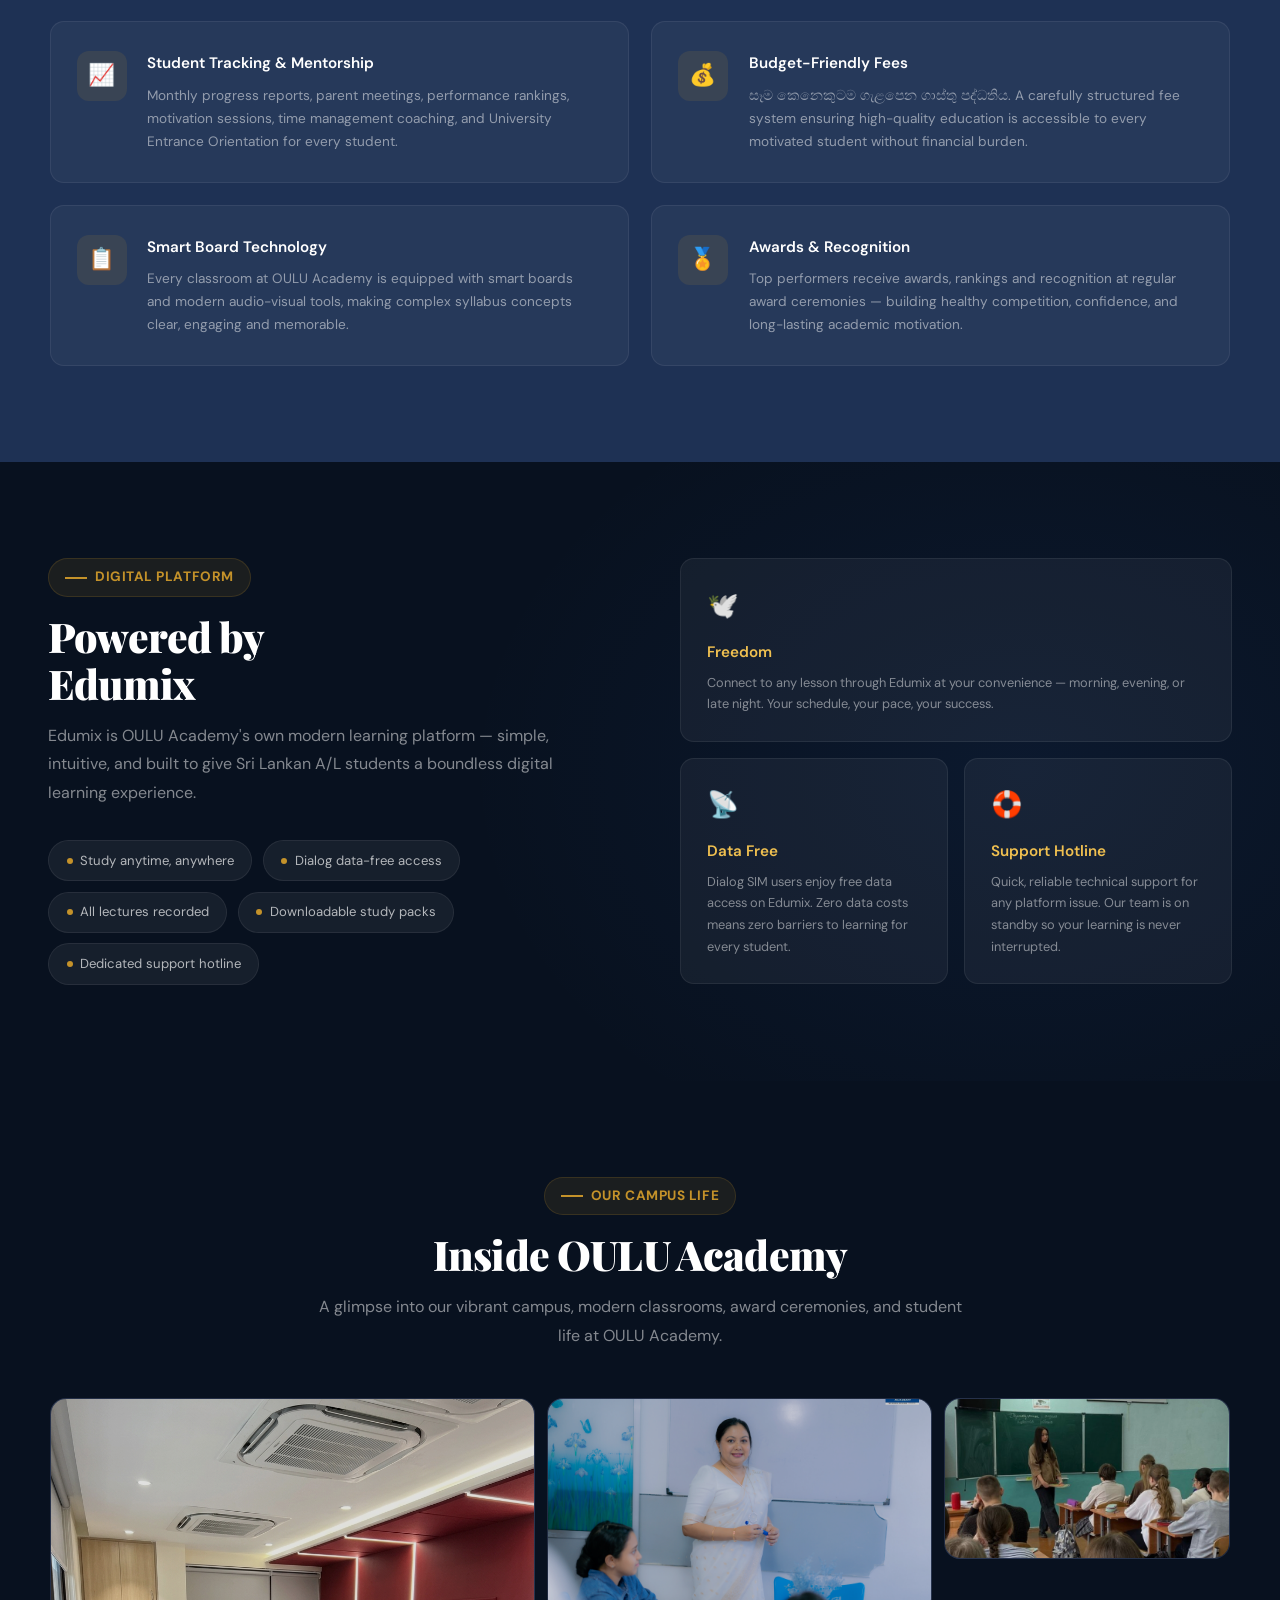
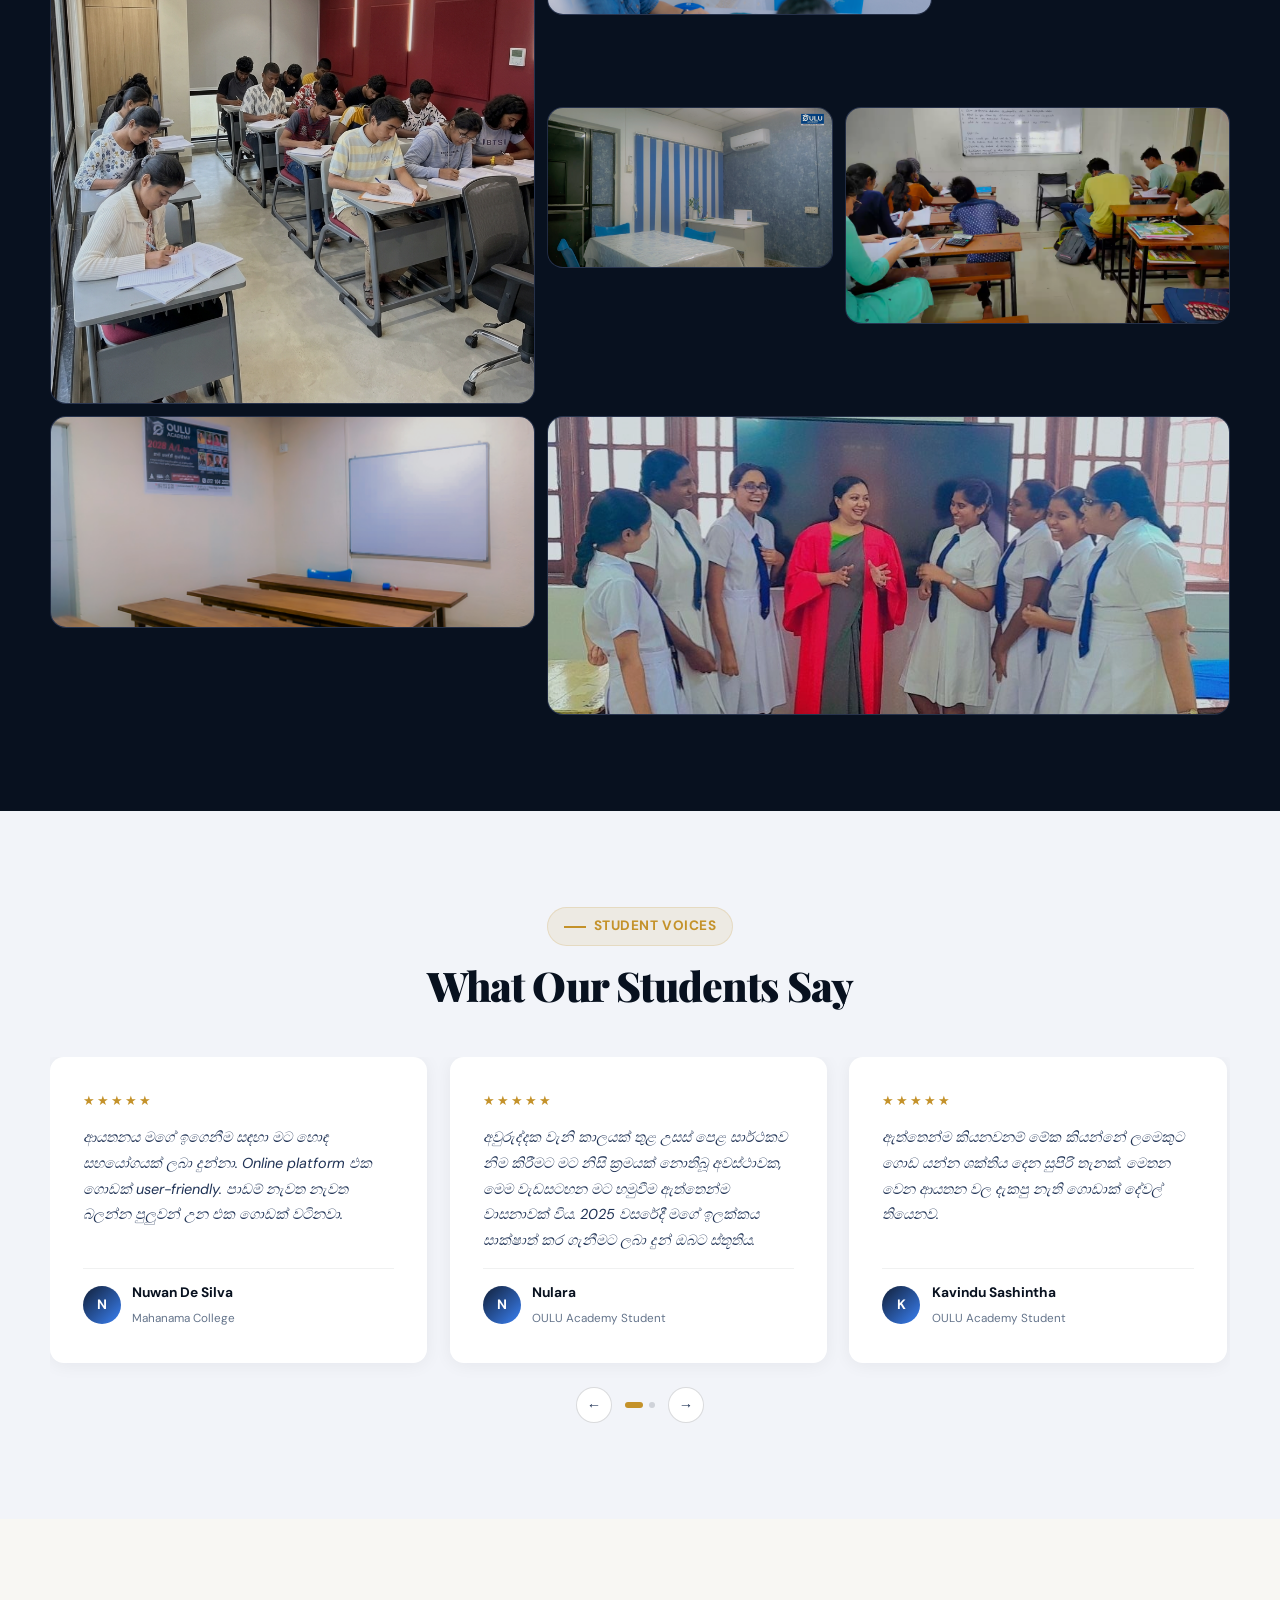
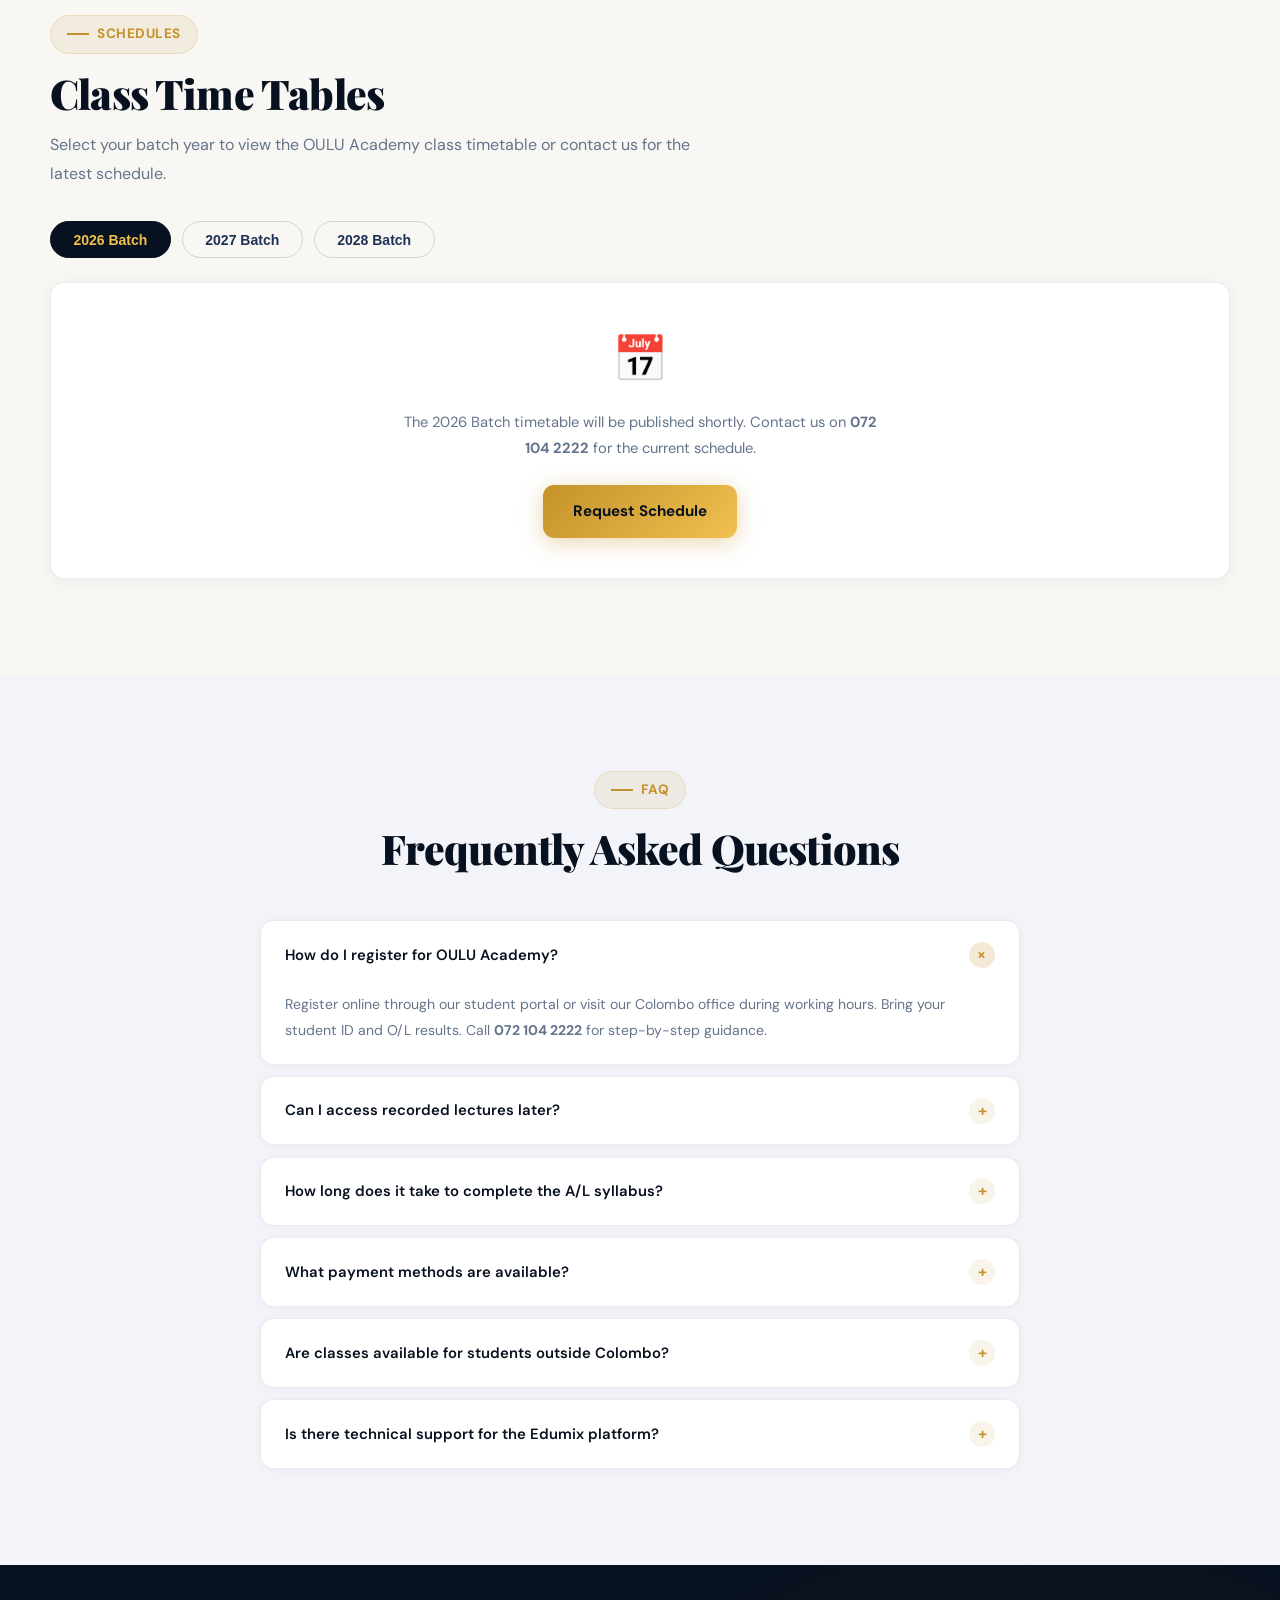
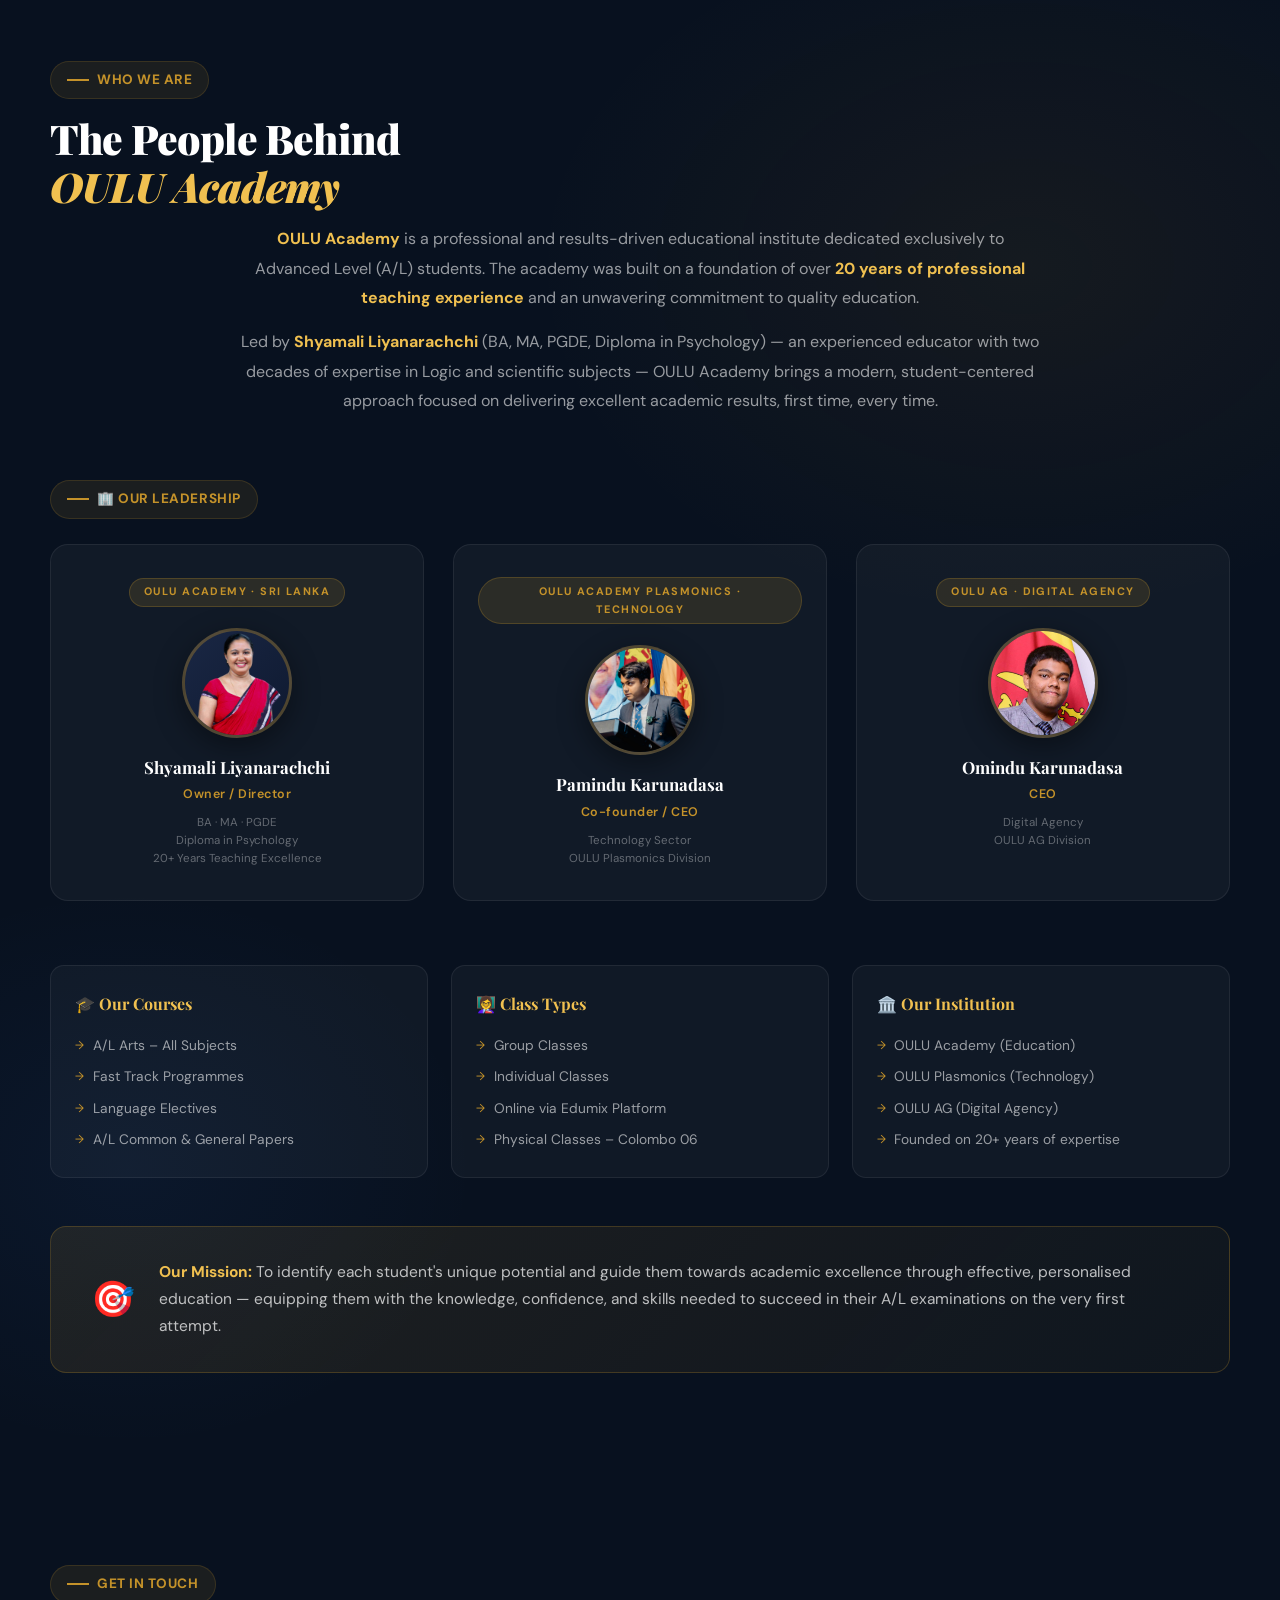
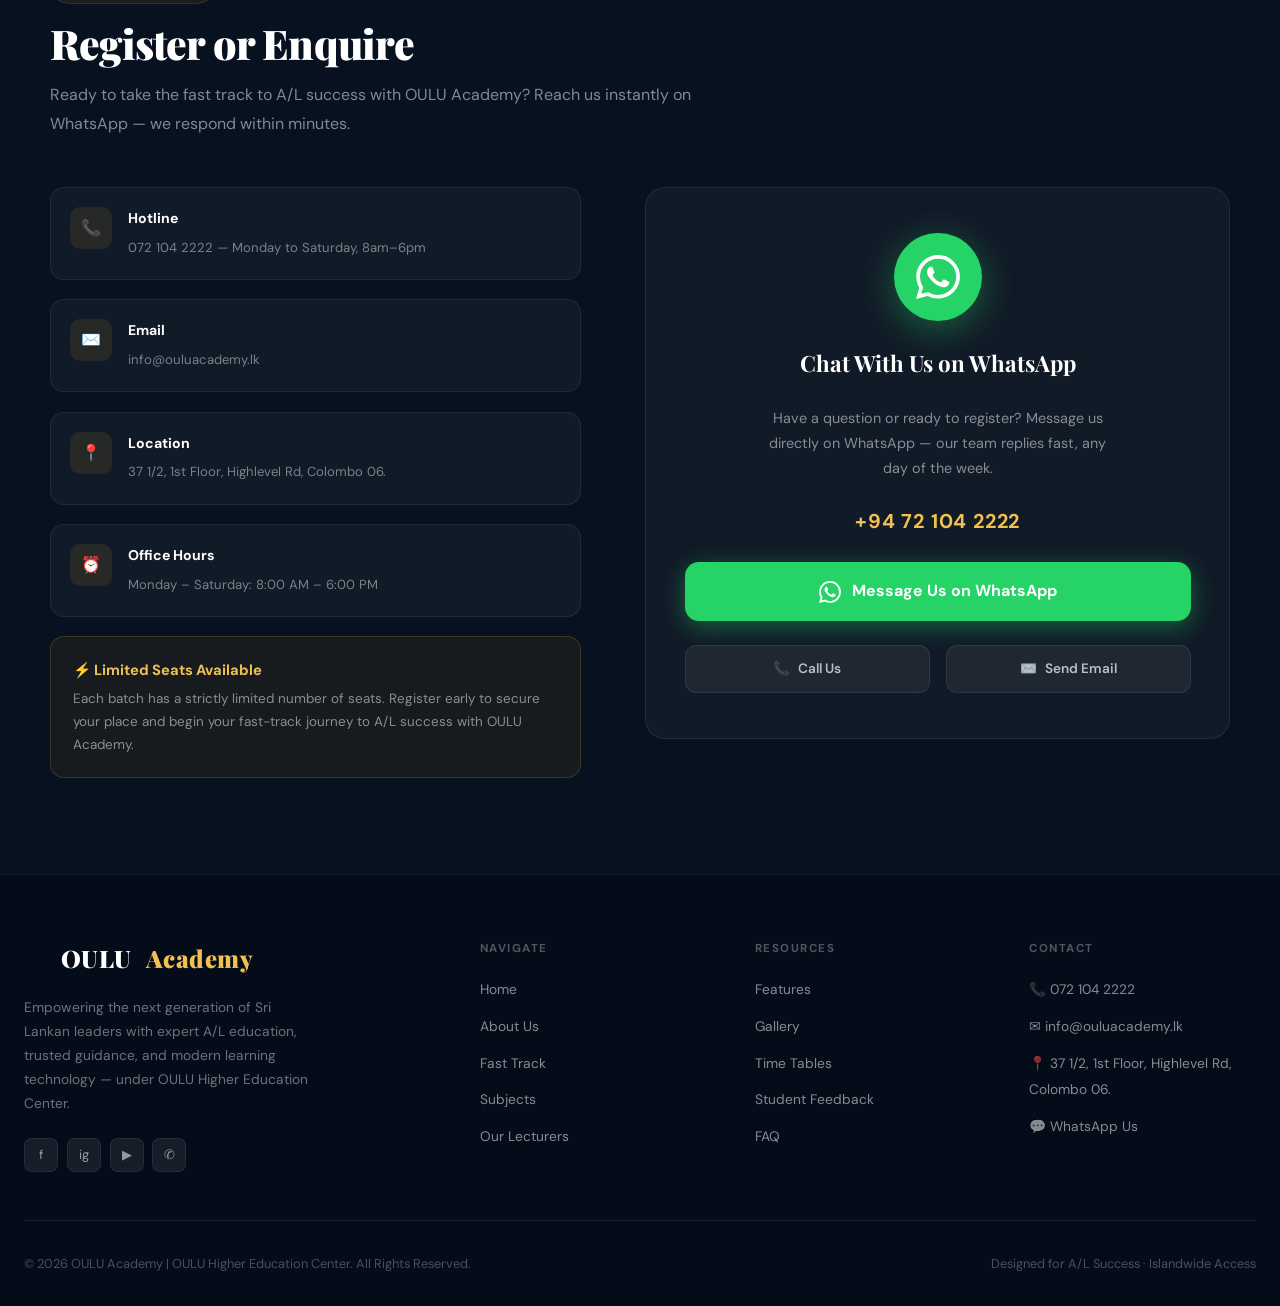
==== commit f19180fd: "Add 'oulu academy' to meta keywords Append the lowercase term 'oulu academy' to the meta keywords in" ====
--- a/index.html
+++ b/index.html
@@ -11,7 +11,7 @@
 <!-- Description — this is what appears under your site name in Google -->
 <meta name="description" content="OULU Academy is Sri Lanka's fast-track A/L institute. Pass your A/Levels on your first attempt in 12–15 months. Located in Colombo 06. Call 072 104 2222." />
 <!-- Keywords (less important now but still good) -->
-<meta name="keywords" content="OULU Academy,AL classes,online classes, AL institute Sri Lanka, fast track AL, Colombo AL classes, first attempt AL" />
+<meta name="keywords" content="OULU Academy,AL classes,online classes, AL institute Sri Lanka, fast track AL, Colombo AL classes, first attempt AL,oulu academy" />
 <style>
 /* ─────────────────────────────────────────
    RESET & DESIGN TOKENS
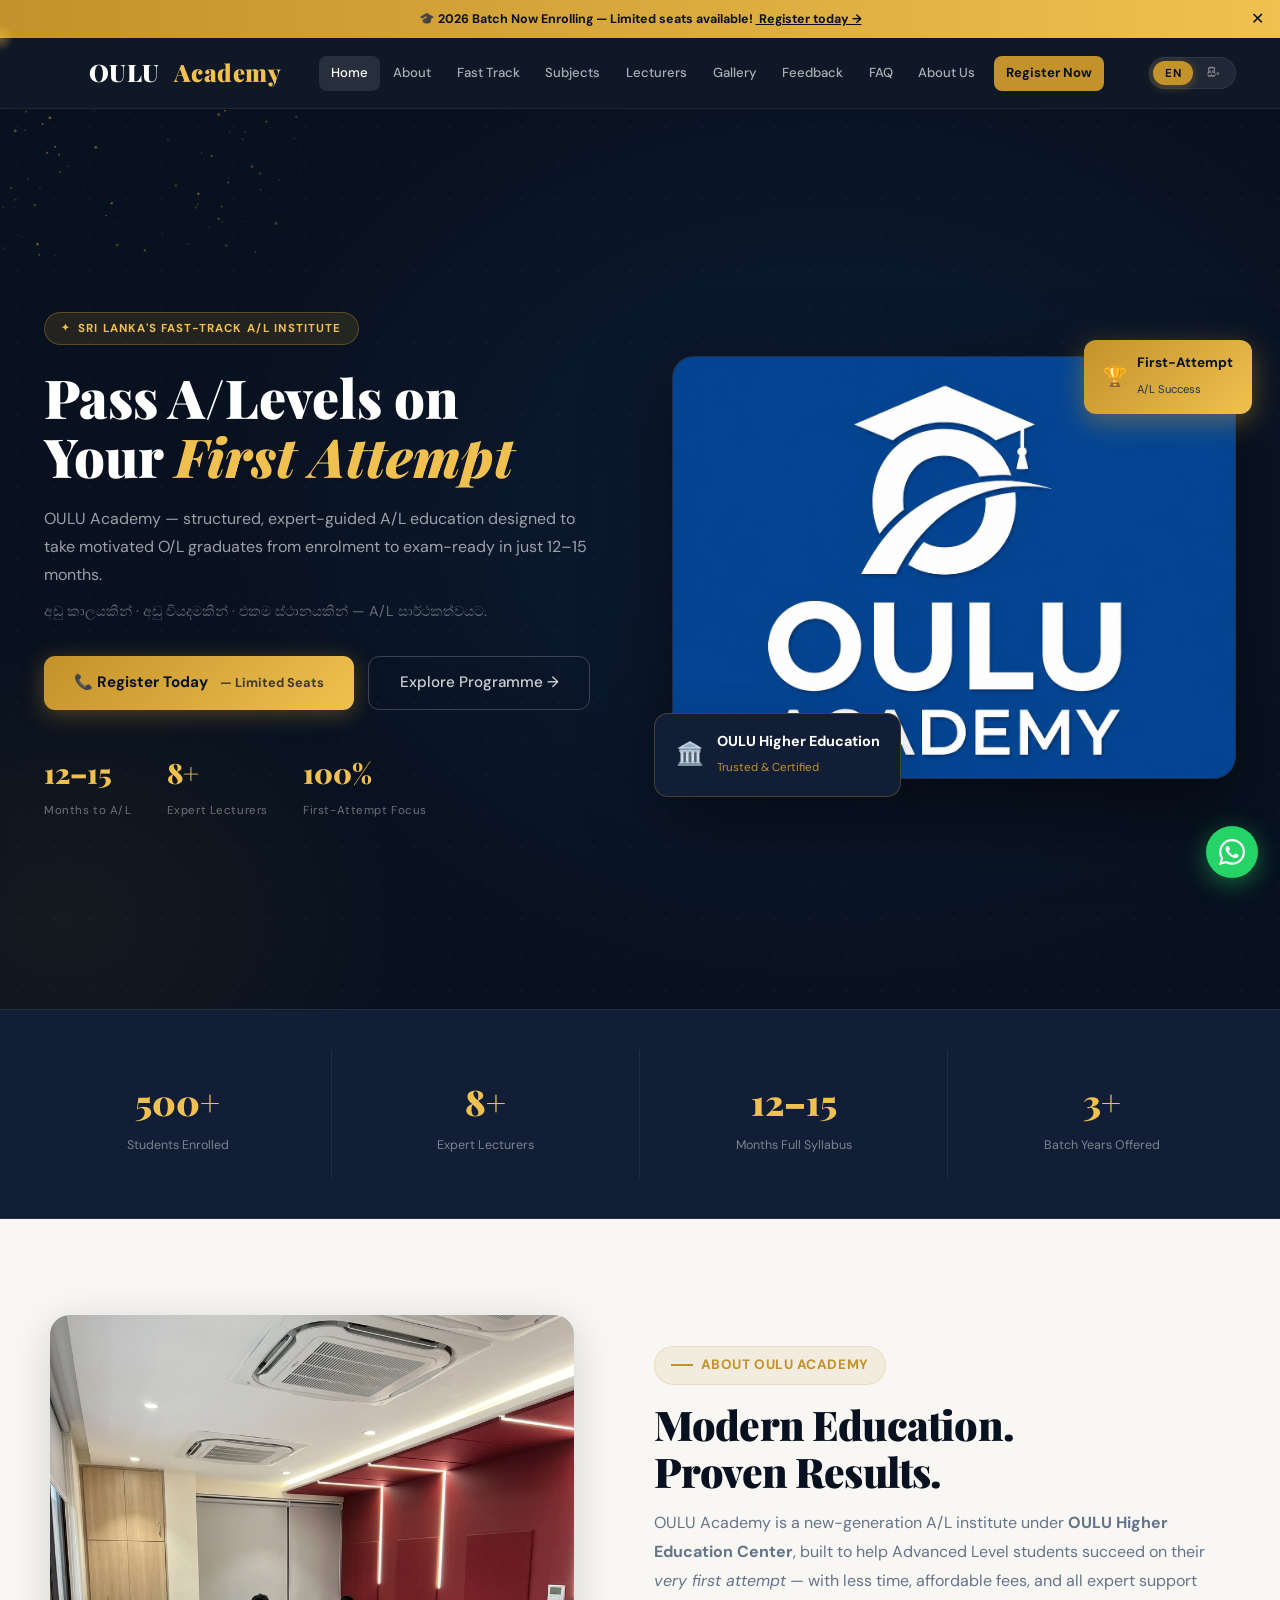
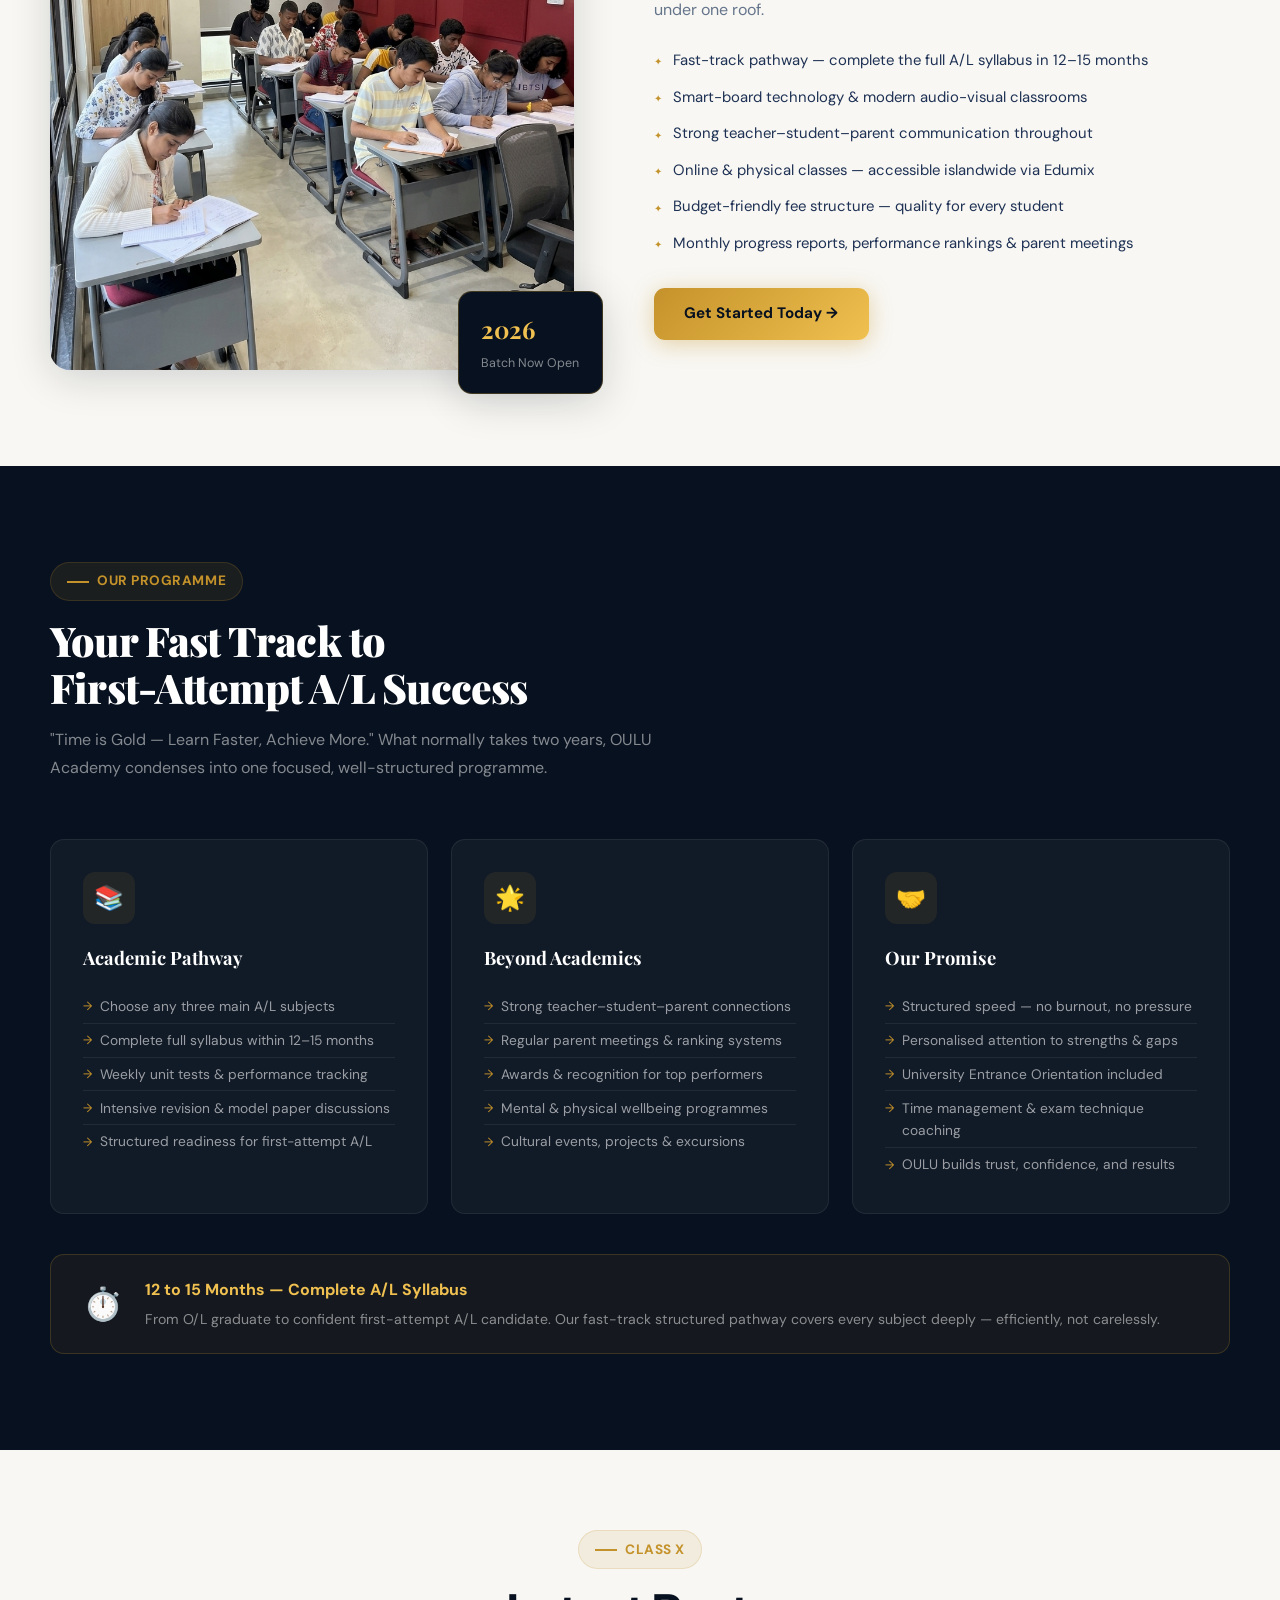
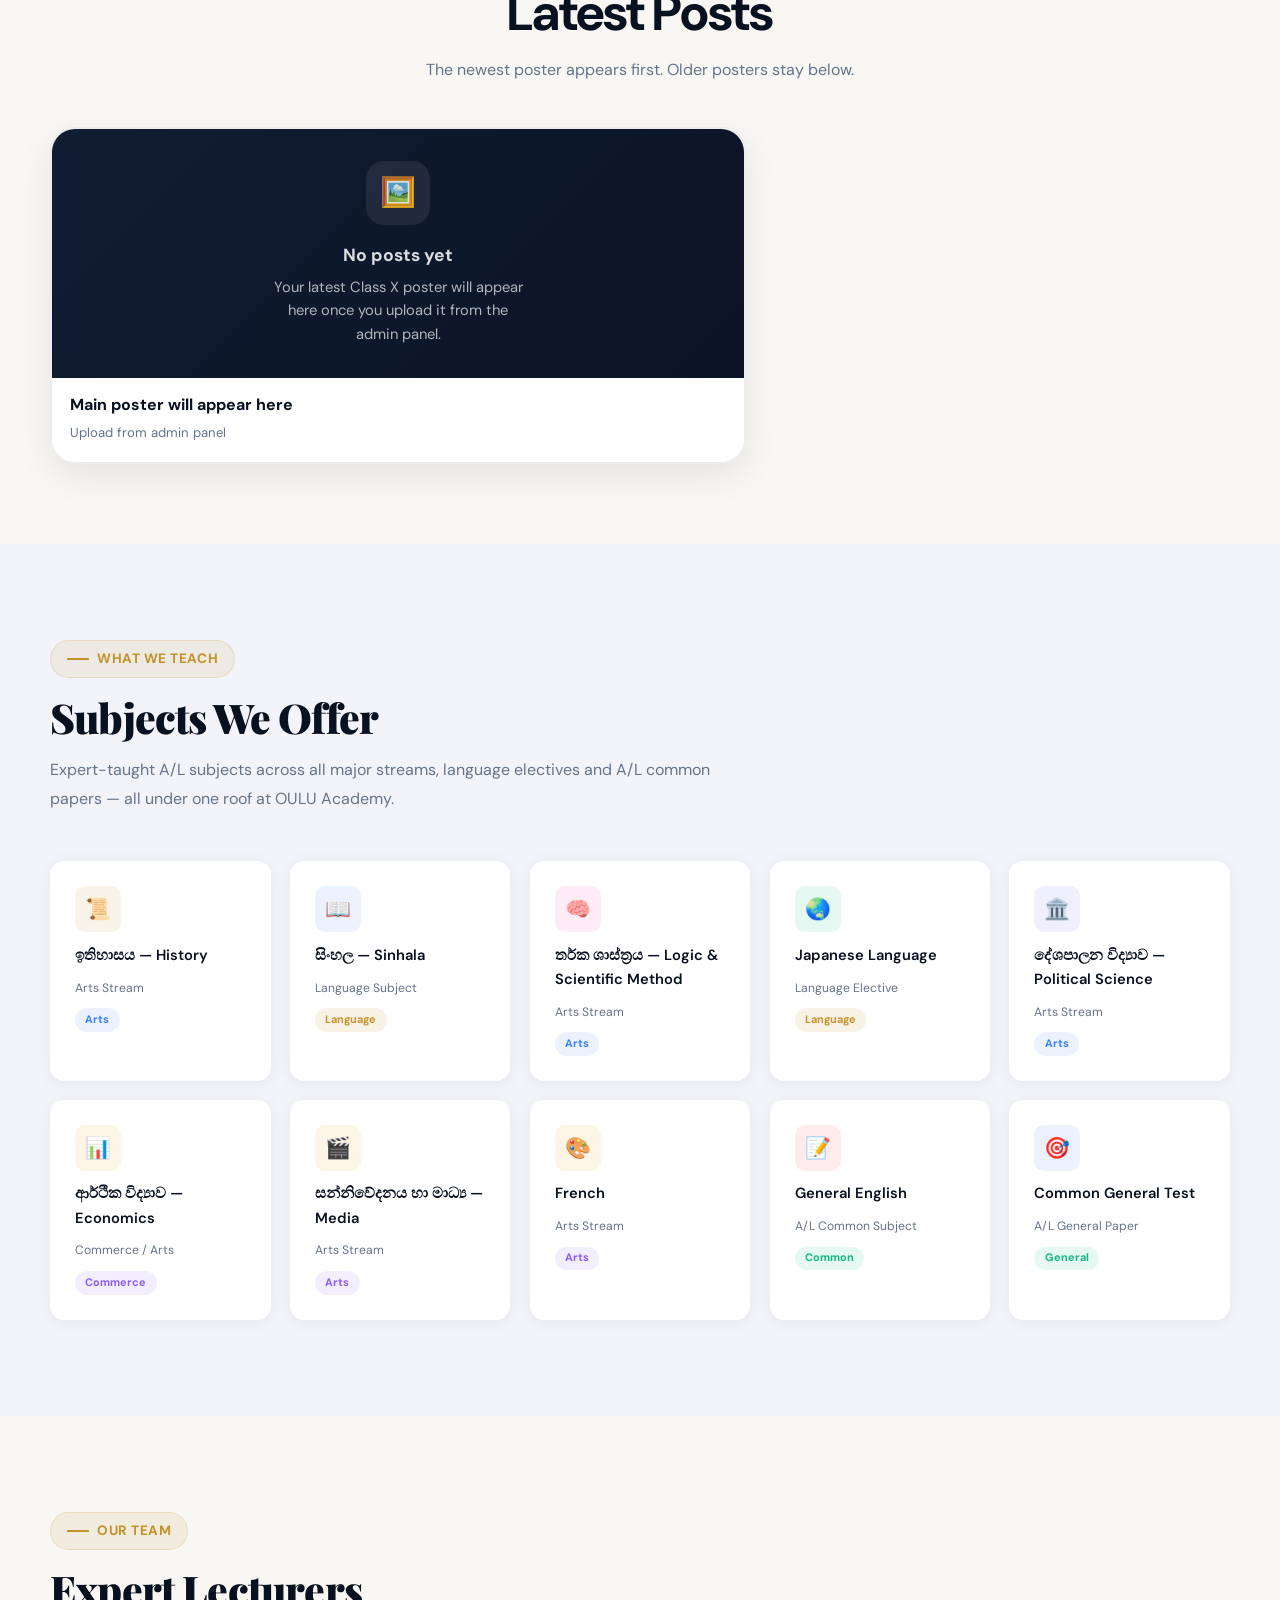
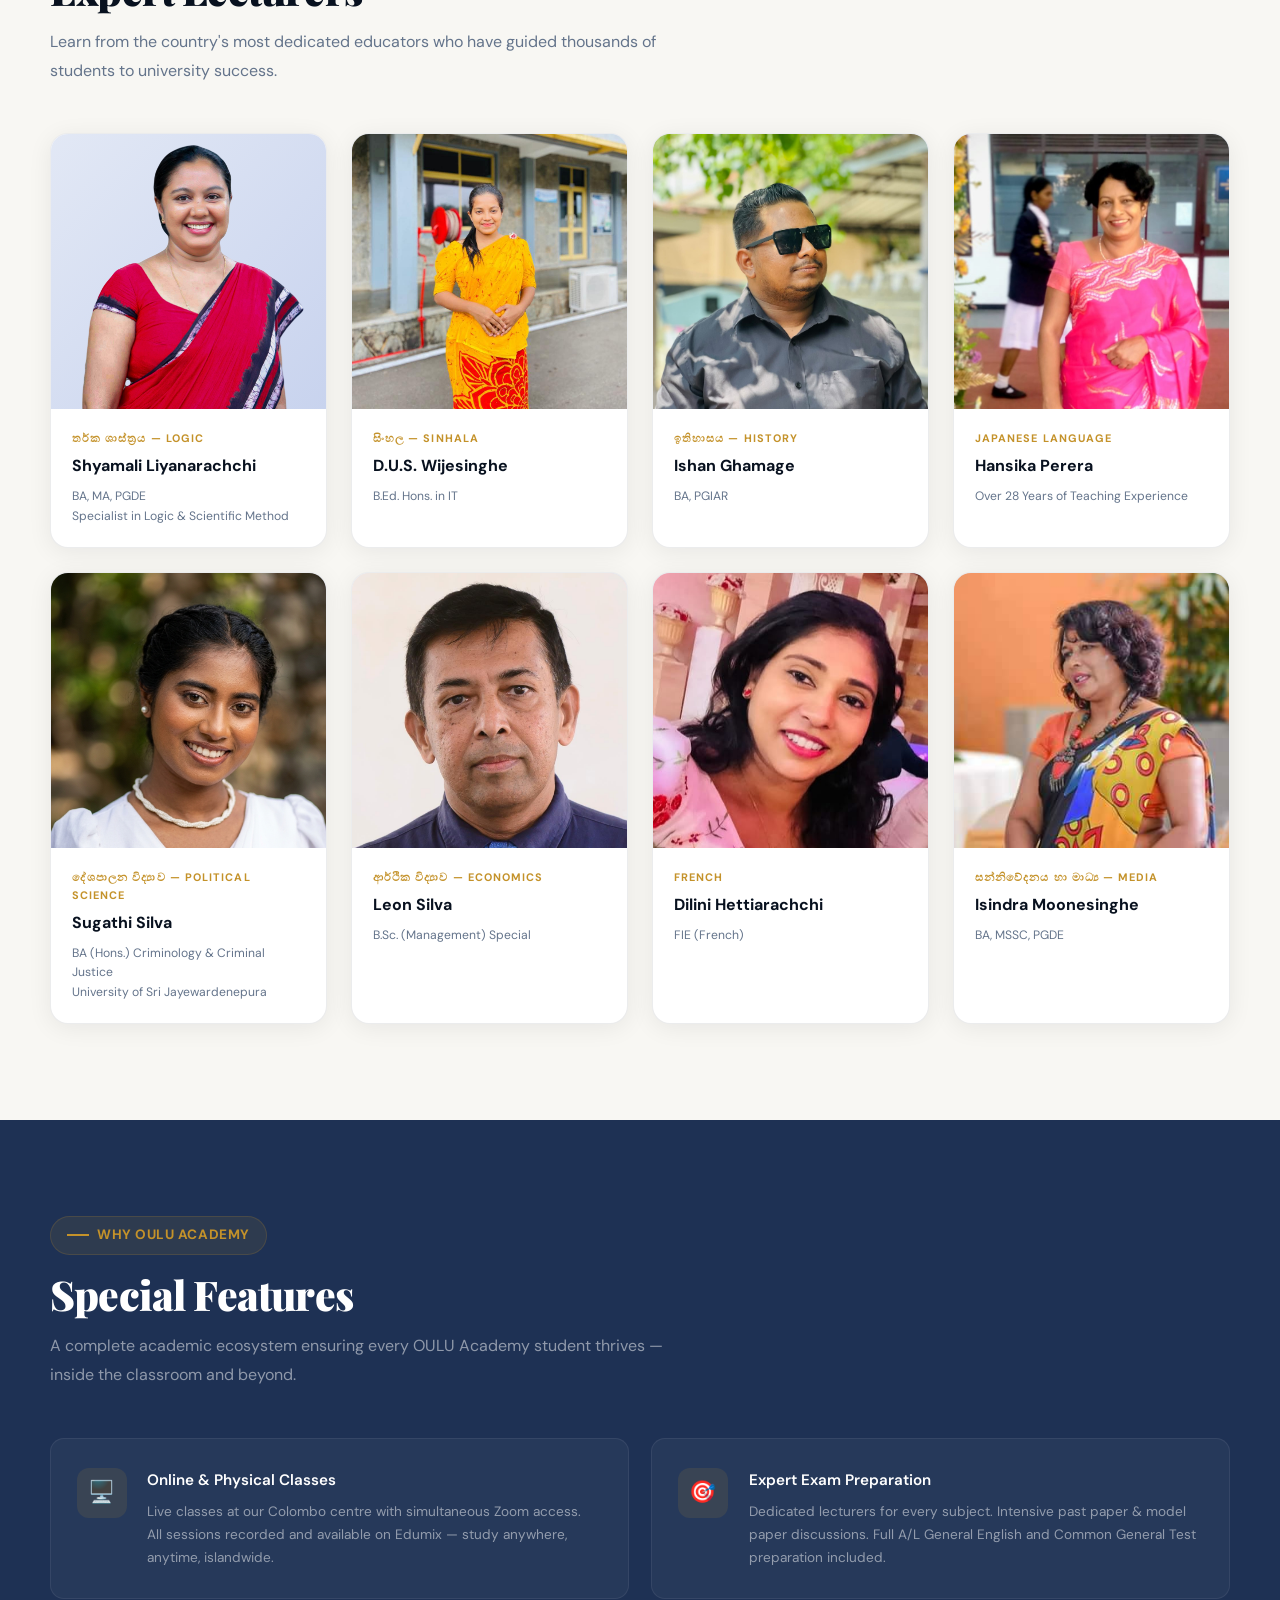
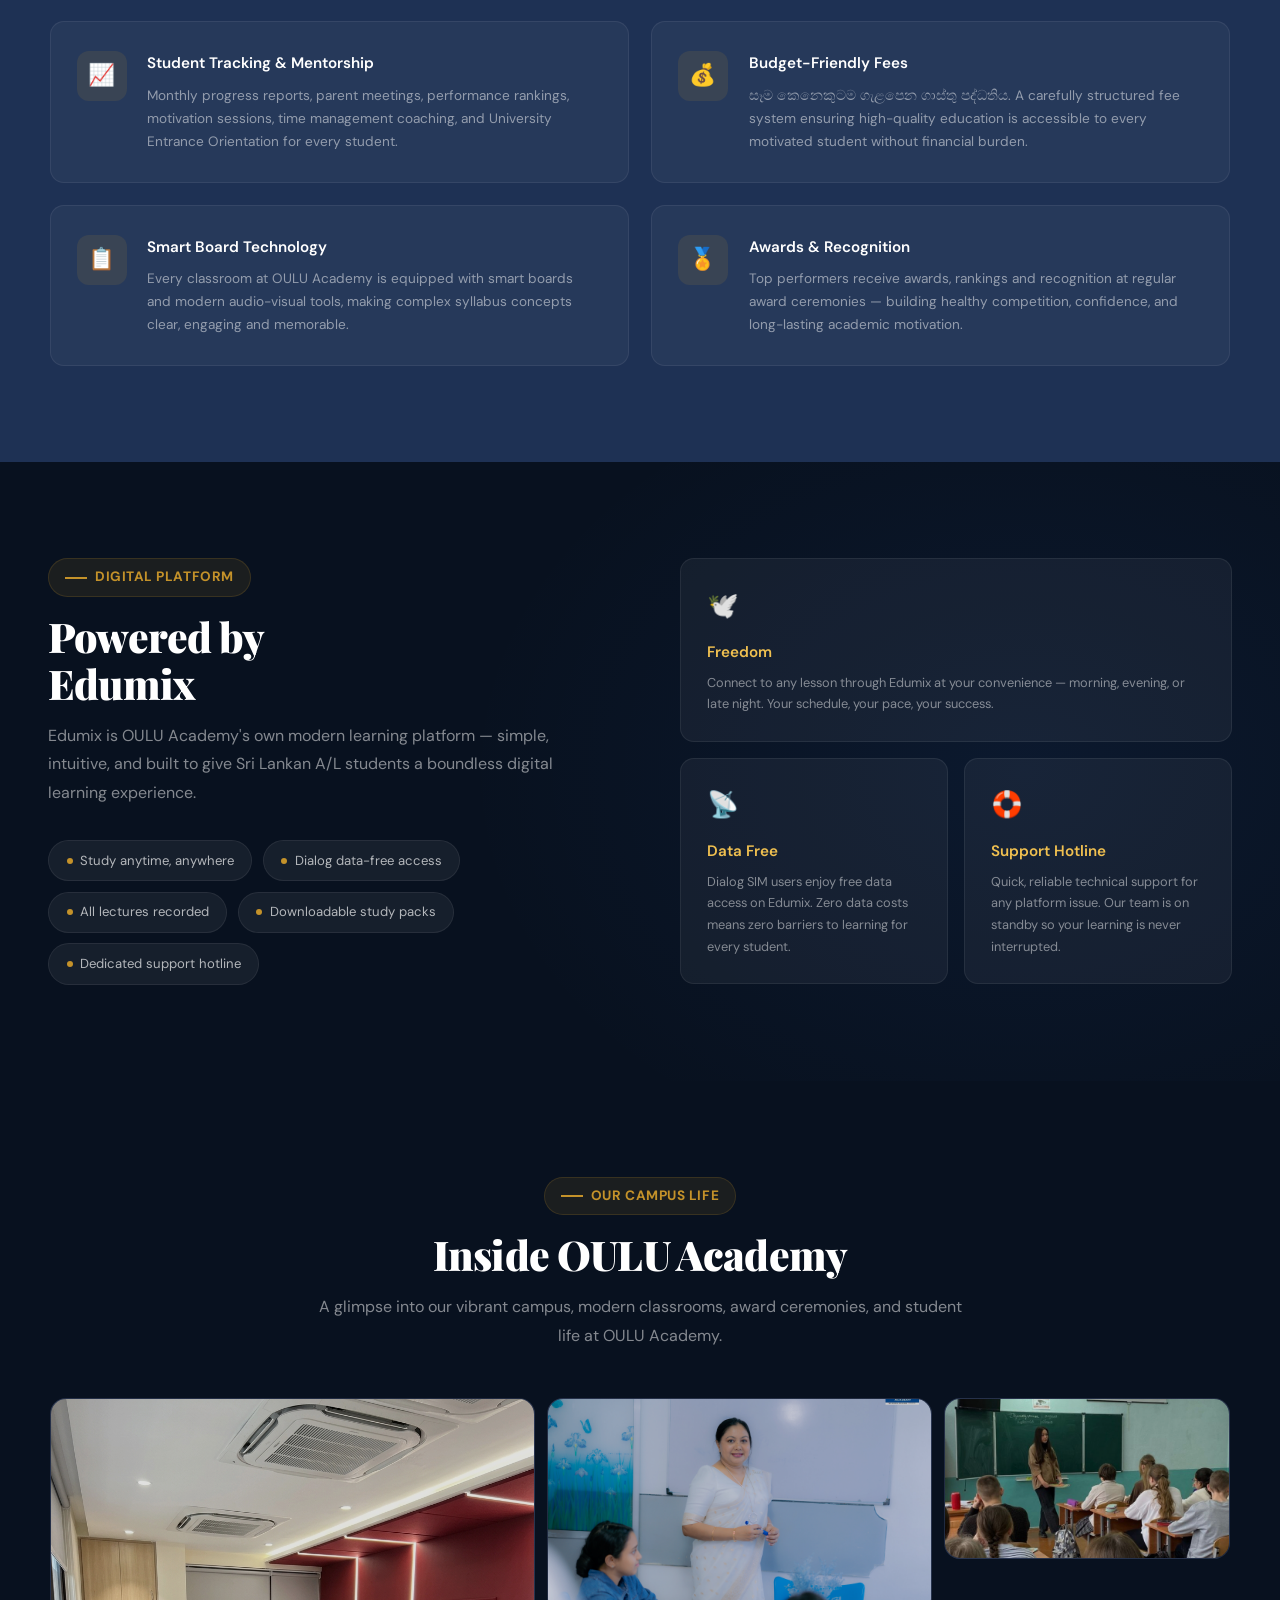
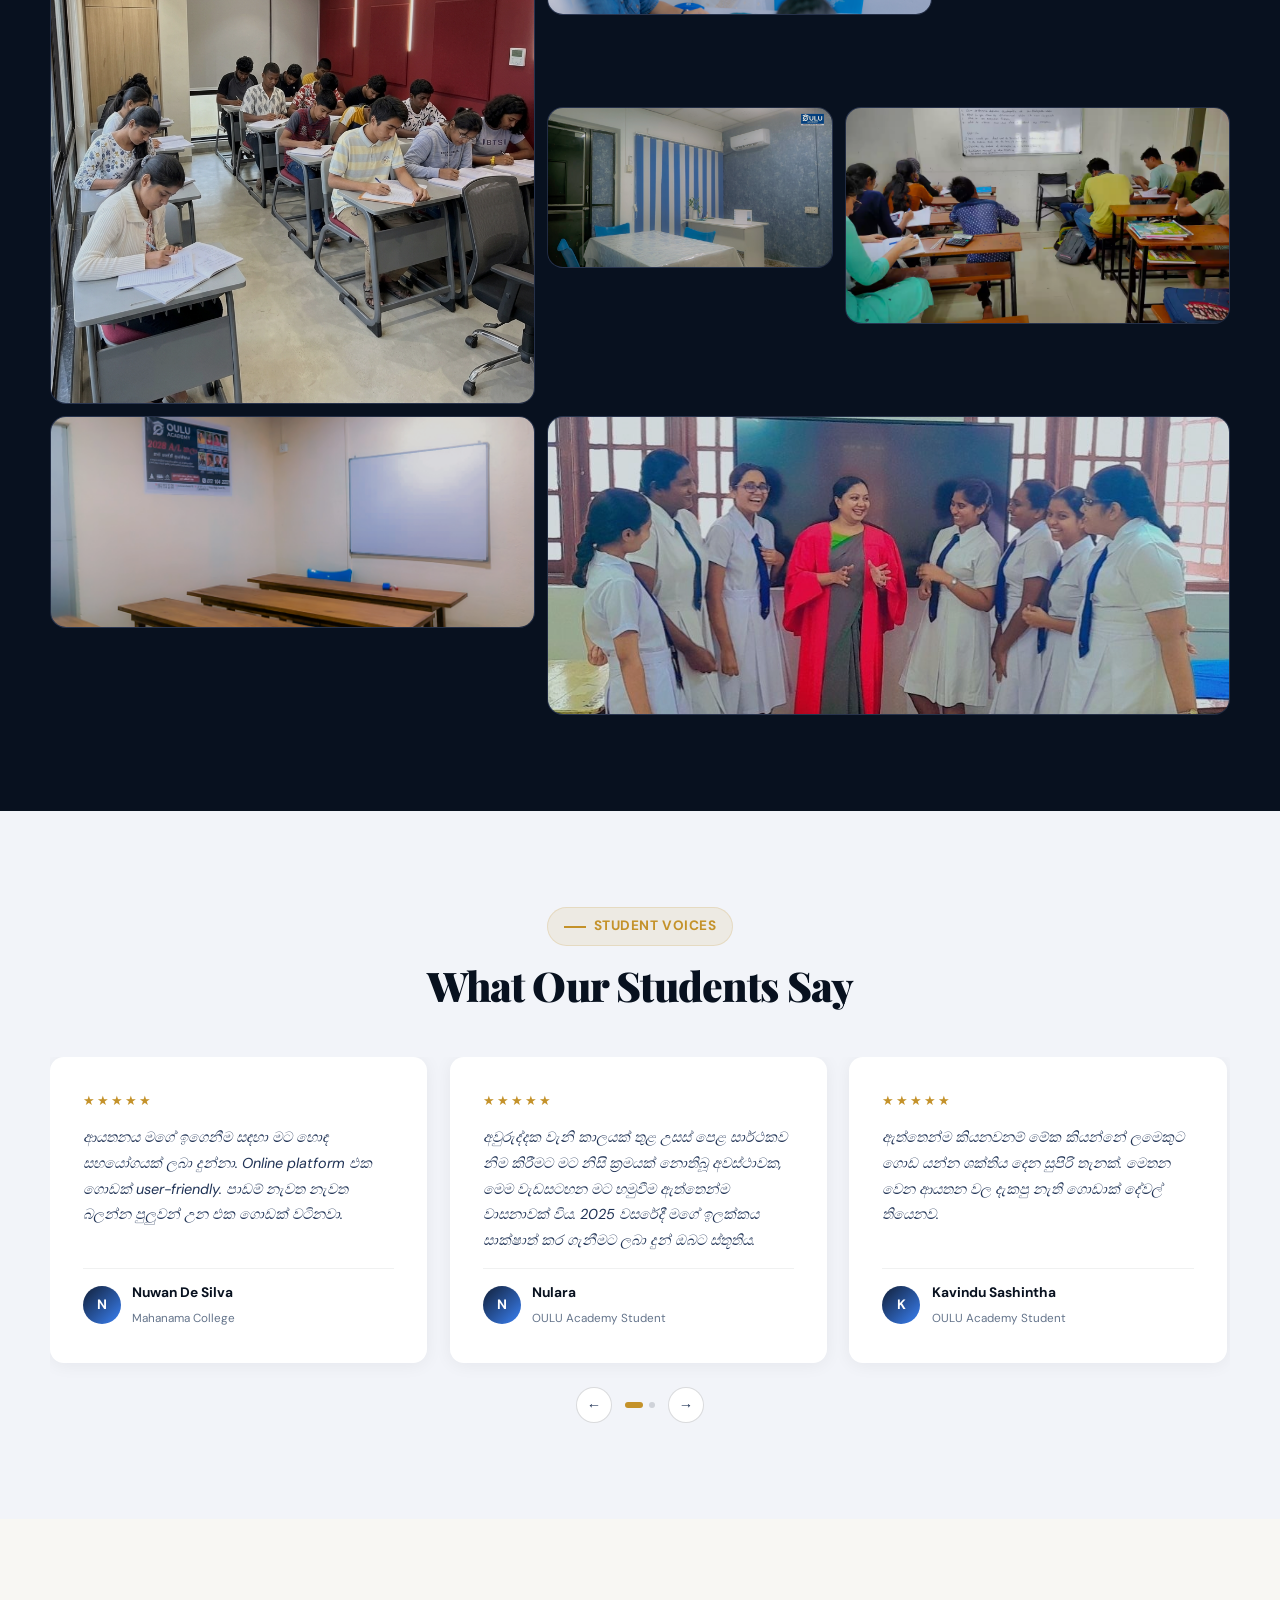
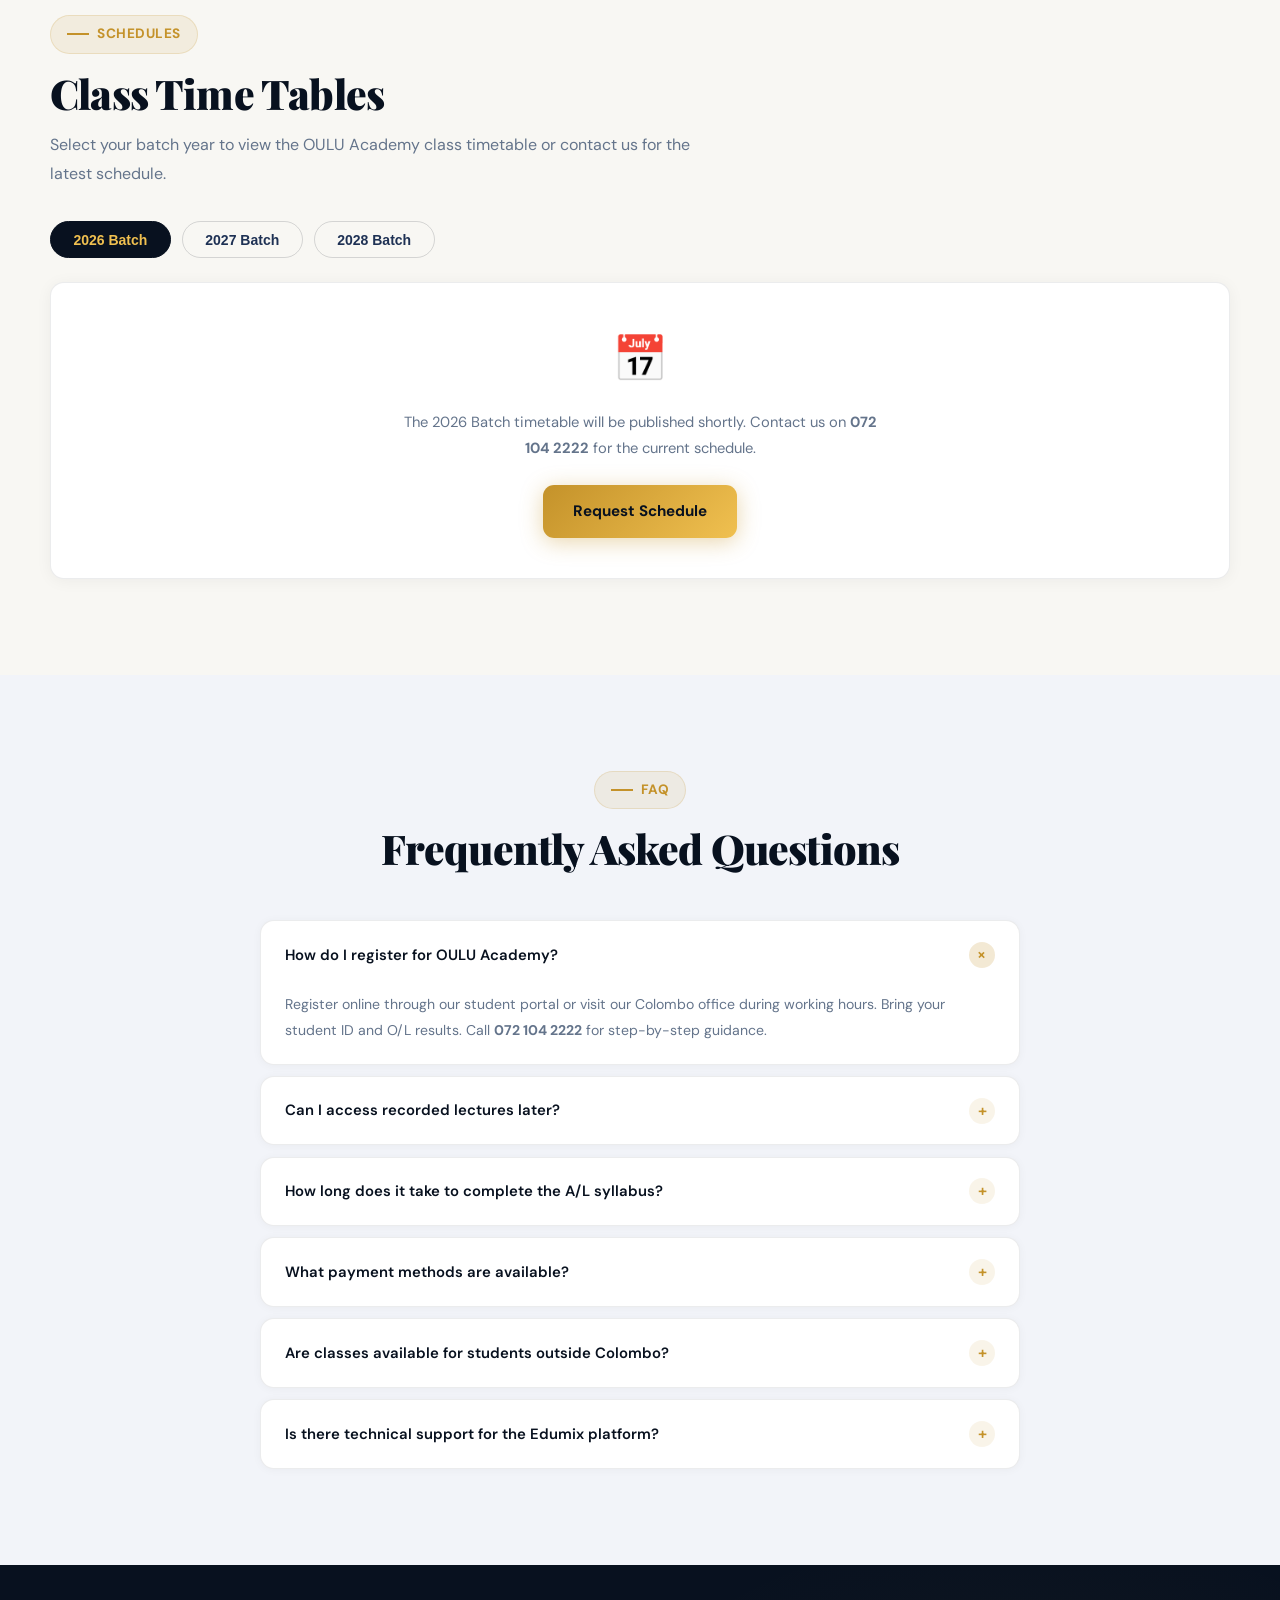
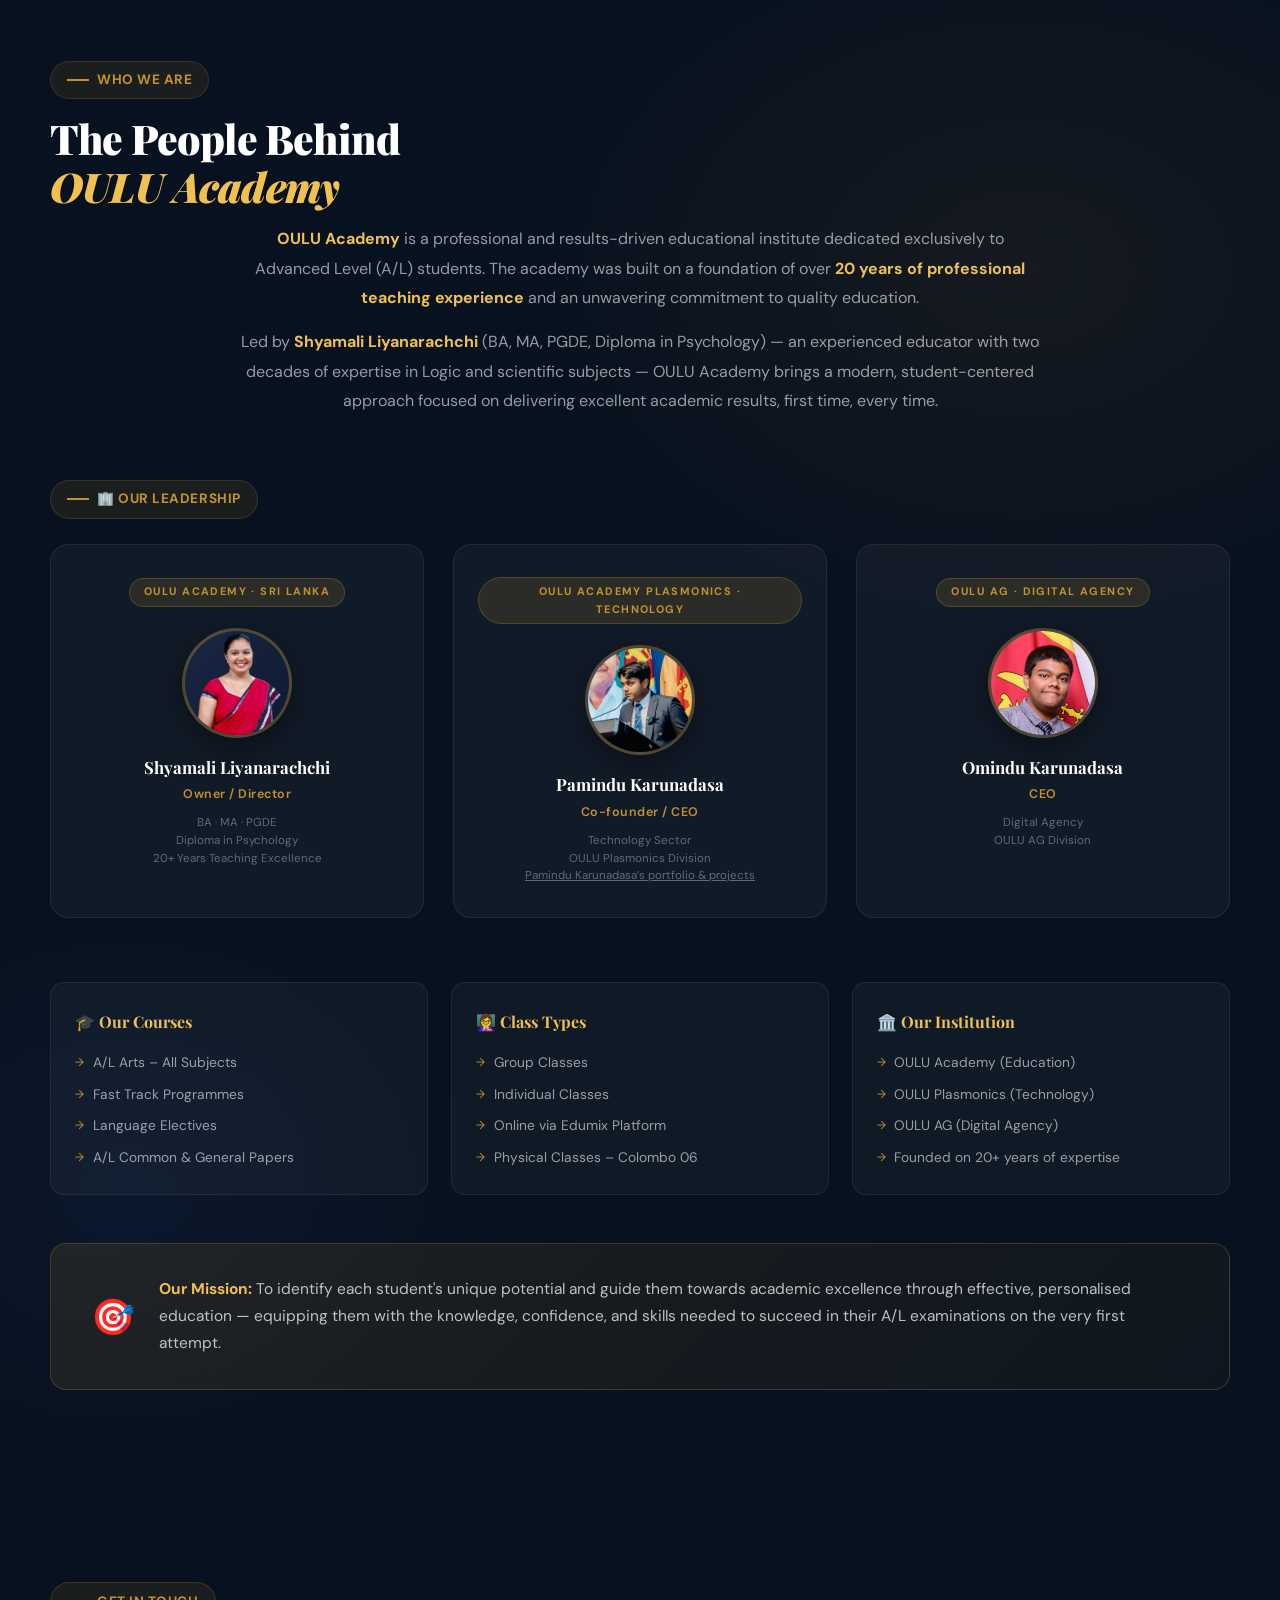
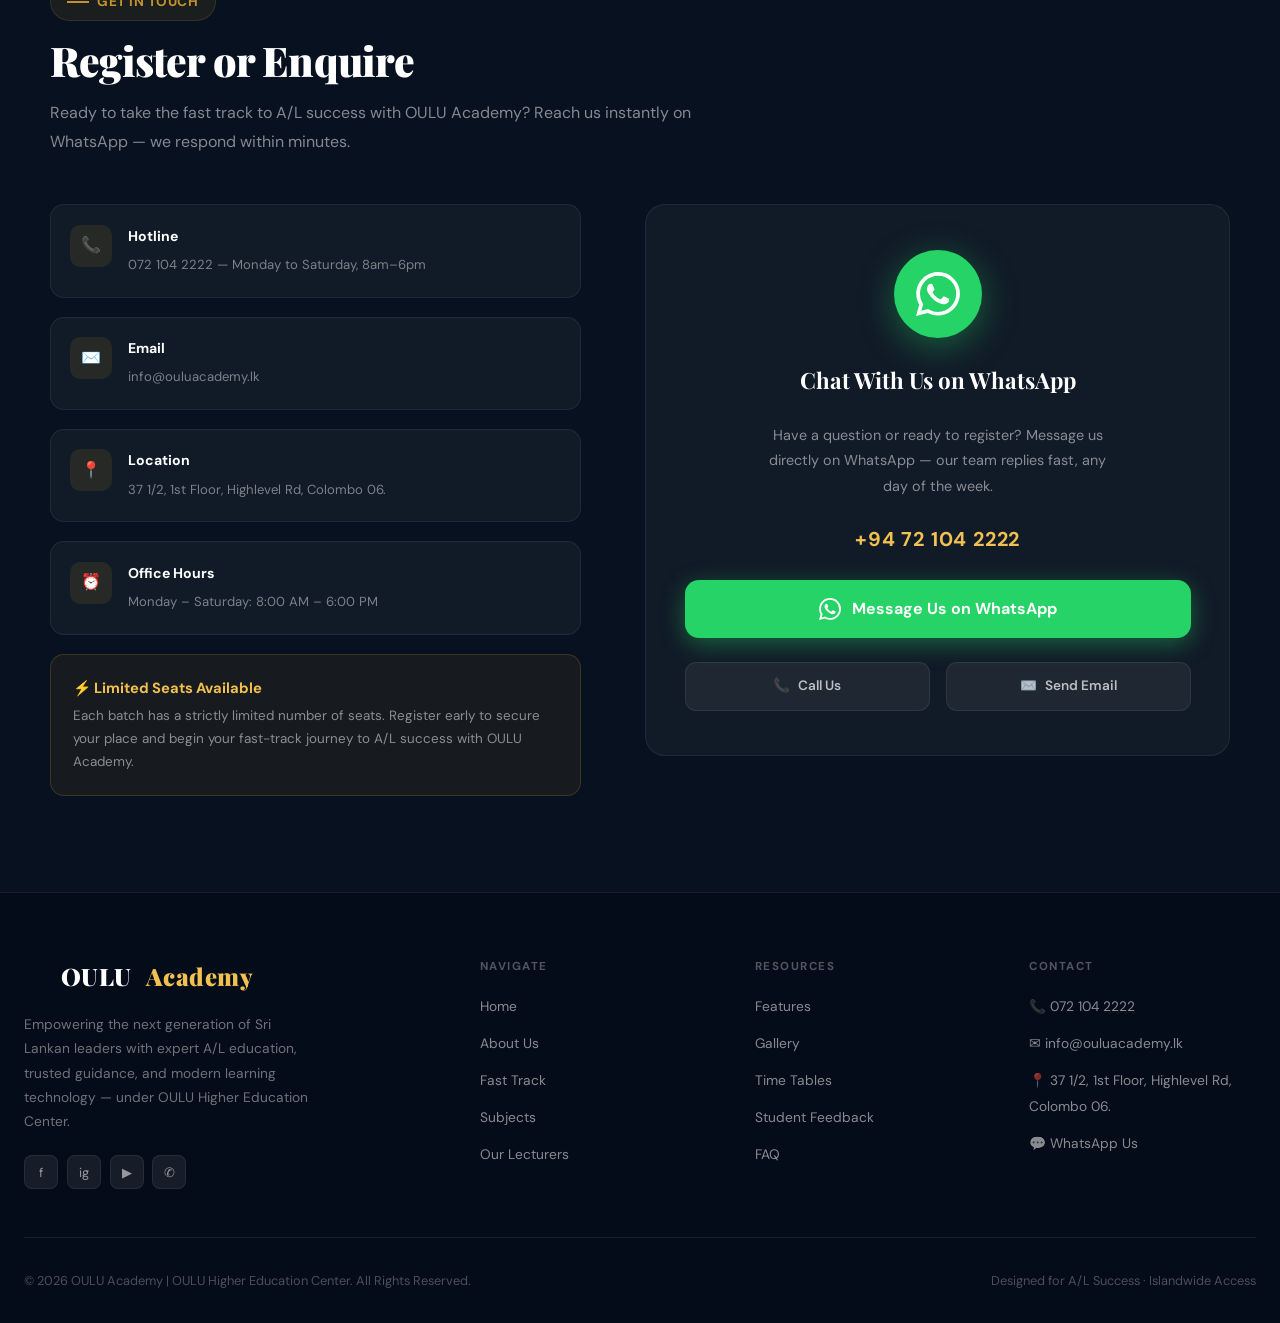
==== commit 706ea999: "Connect OULU leadership profile to Pamindu portfolio" ====
--- a/index.html
+++ b/index.html
@@ -12,6 +12,38 @@
 <meta name="description" content="OULU Academy is Sri Lanka's fast-track A/L institute. Pass your A/Levels on your first attempt in 12–15 months. Located in Colombo 06. Call 072 104 2222." />
 <!-- Keywords (less important now but still good) -->
 <meta name="keywords" content="OULU Academy,AL classes,online classes, AL institute Sri Lanka, fast track AL, Colombo AL classes, first attempt AL,oulu academy" />
+<link rel="canonical" href="https://ouluacademy.lk/">
+<meta name="robots" content="index, follow, max-image-preview:large">
+<script type="application/ld+json">
+{
+  "@context": "https://schema.org",
+  "@graph": [
+    {
+      "@type": "EducationalOrganization",
+      "@id": "https://ouluacademy.lk/#academy",
+      "name": "OULU Academy",
+      "url": "https://ouluacademy.lk/",
+      "description": "An educational institute in Sri Lanka dedicated to Advanced Level students.",
+      "founder": {"@id": "https://stalwart-fenglisu-eb2115.netlify.app/#person"}
+    },
+    {
+      "@type": "Person",
+      "@id": "https://stalwart-fenglisu-eb2115.netlify.app/#person",
+      "name": "Pamindu Karunadasa",
+      "alternateName": "Pamindu Pasandul Karunadasa",
+      "url": "https://stalwart-fenglisu-eb2115.netlify.app/",
+      "image": "https://ouluacademy.lk/DSC04325.jpg",
+      "jobTitle": "Co-founder / CEO",
+      "worksFor": {"@id": "https://ouluacademy.lk/#academy"},
+      "sameAs": [
+        "https://www.linkedin.com/in/pamindu-karunadasa",
+        "https://github.com/CodeJediX",
+        "https://linktr.ee/PaminduKarunadasa"
+      ]
+    }
+  ]
+}
+</script>
 <style>
 /* ─────────────────────────────────────────
    RESET & DESIGN TOKENS
@@ -1512,9 +1544,10 @@
             <small>Add Photo</small>
           </div>
         </div>
-        <div class="leader-name">Pamindu Karunadasa</div>
+        <div class="leader-name" id="pamindu-karunadasa">Pamindu Karunadasa</div>
         <div class="leader-role">Co-founder / CEO</div>
         <div class="leader-quals">Technology Sector<br>OULU Plasmonics Division</div>
+        <p class="leader-quals"><a href="https://stalwart-fenglisu-eb2115.netlify.app/" style="text-decoration:underline">Pamindu Karunadasa’s portfolio &amp; projects</a></p>
       </div>
 
       <!-- Leader 3 -->
@@ -2489,4 +2522,4 @@
 
 </script>
 </body>
-</html>+</html>
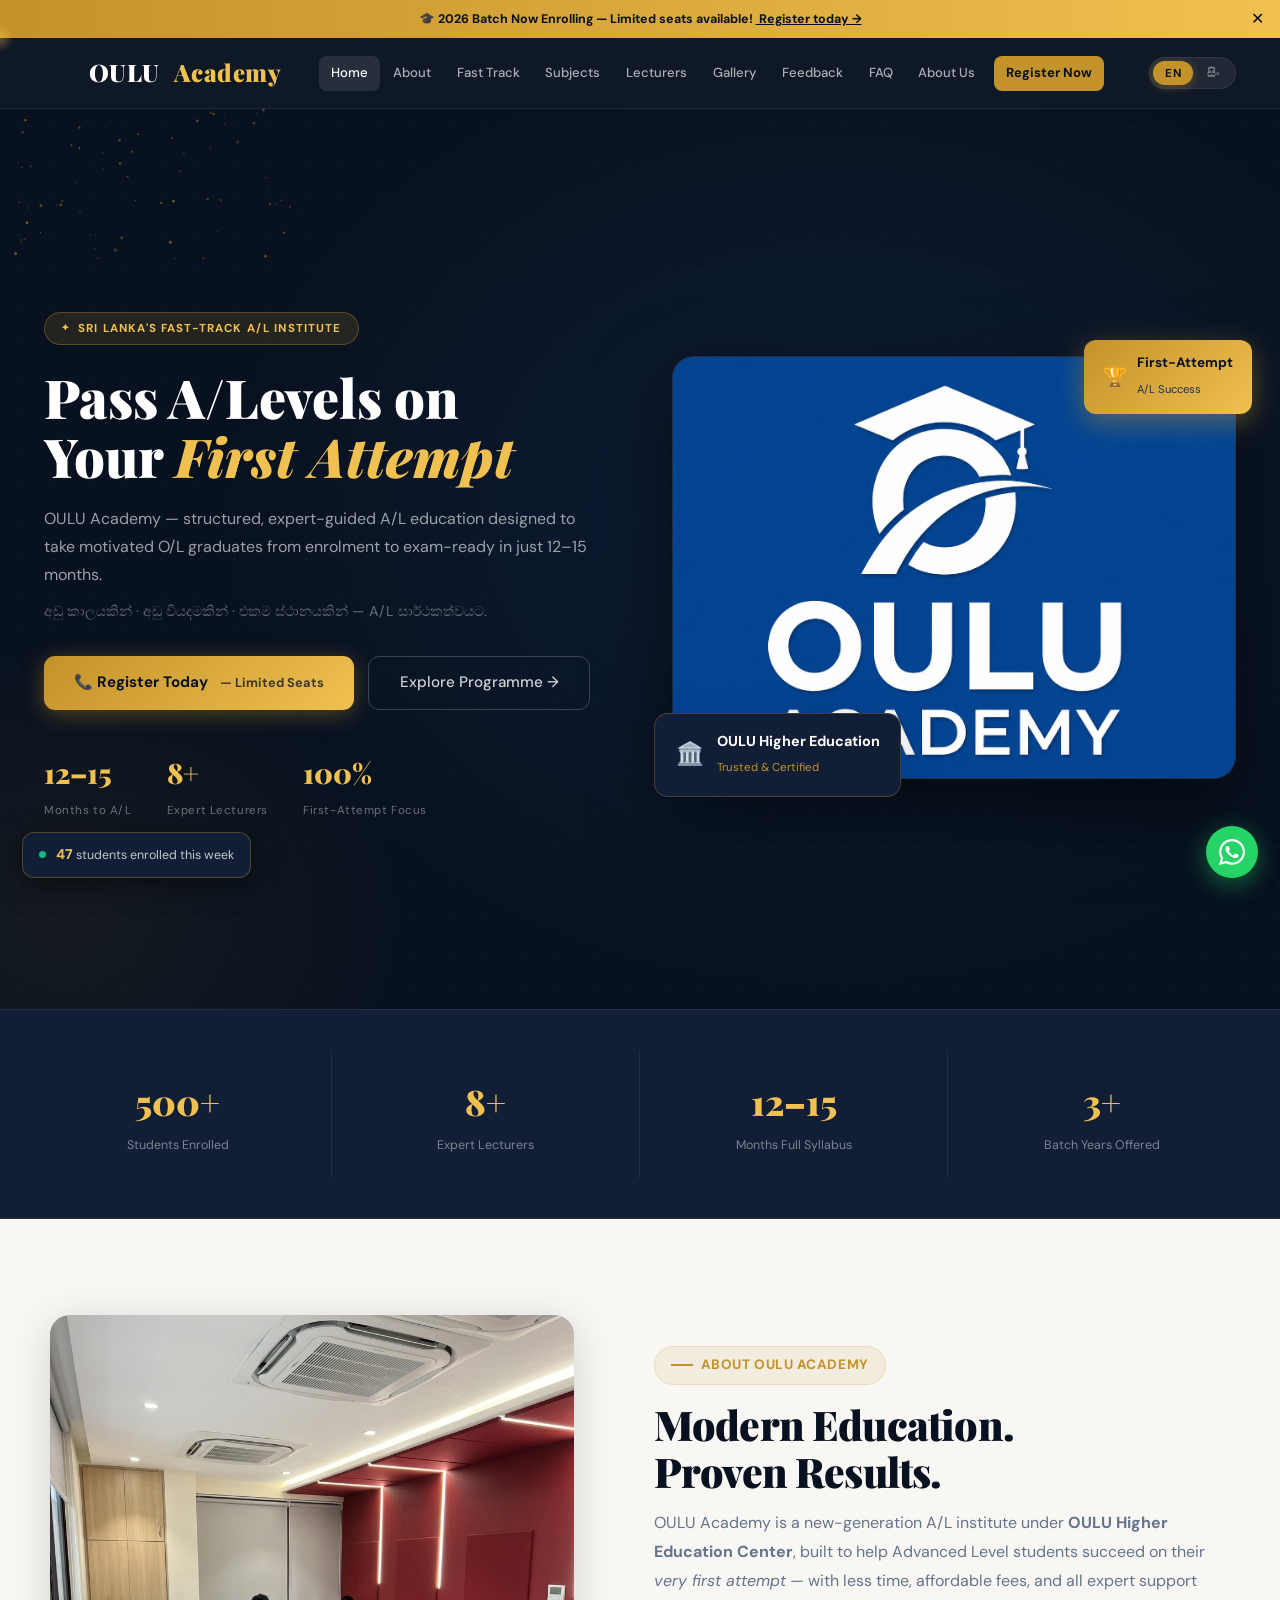
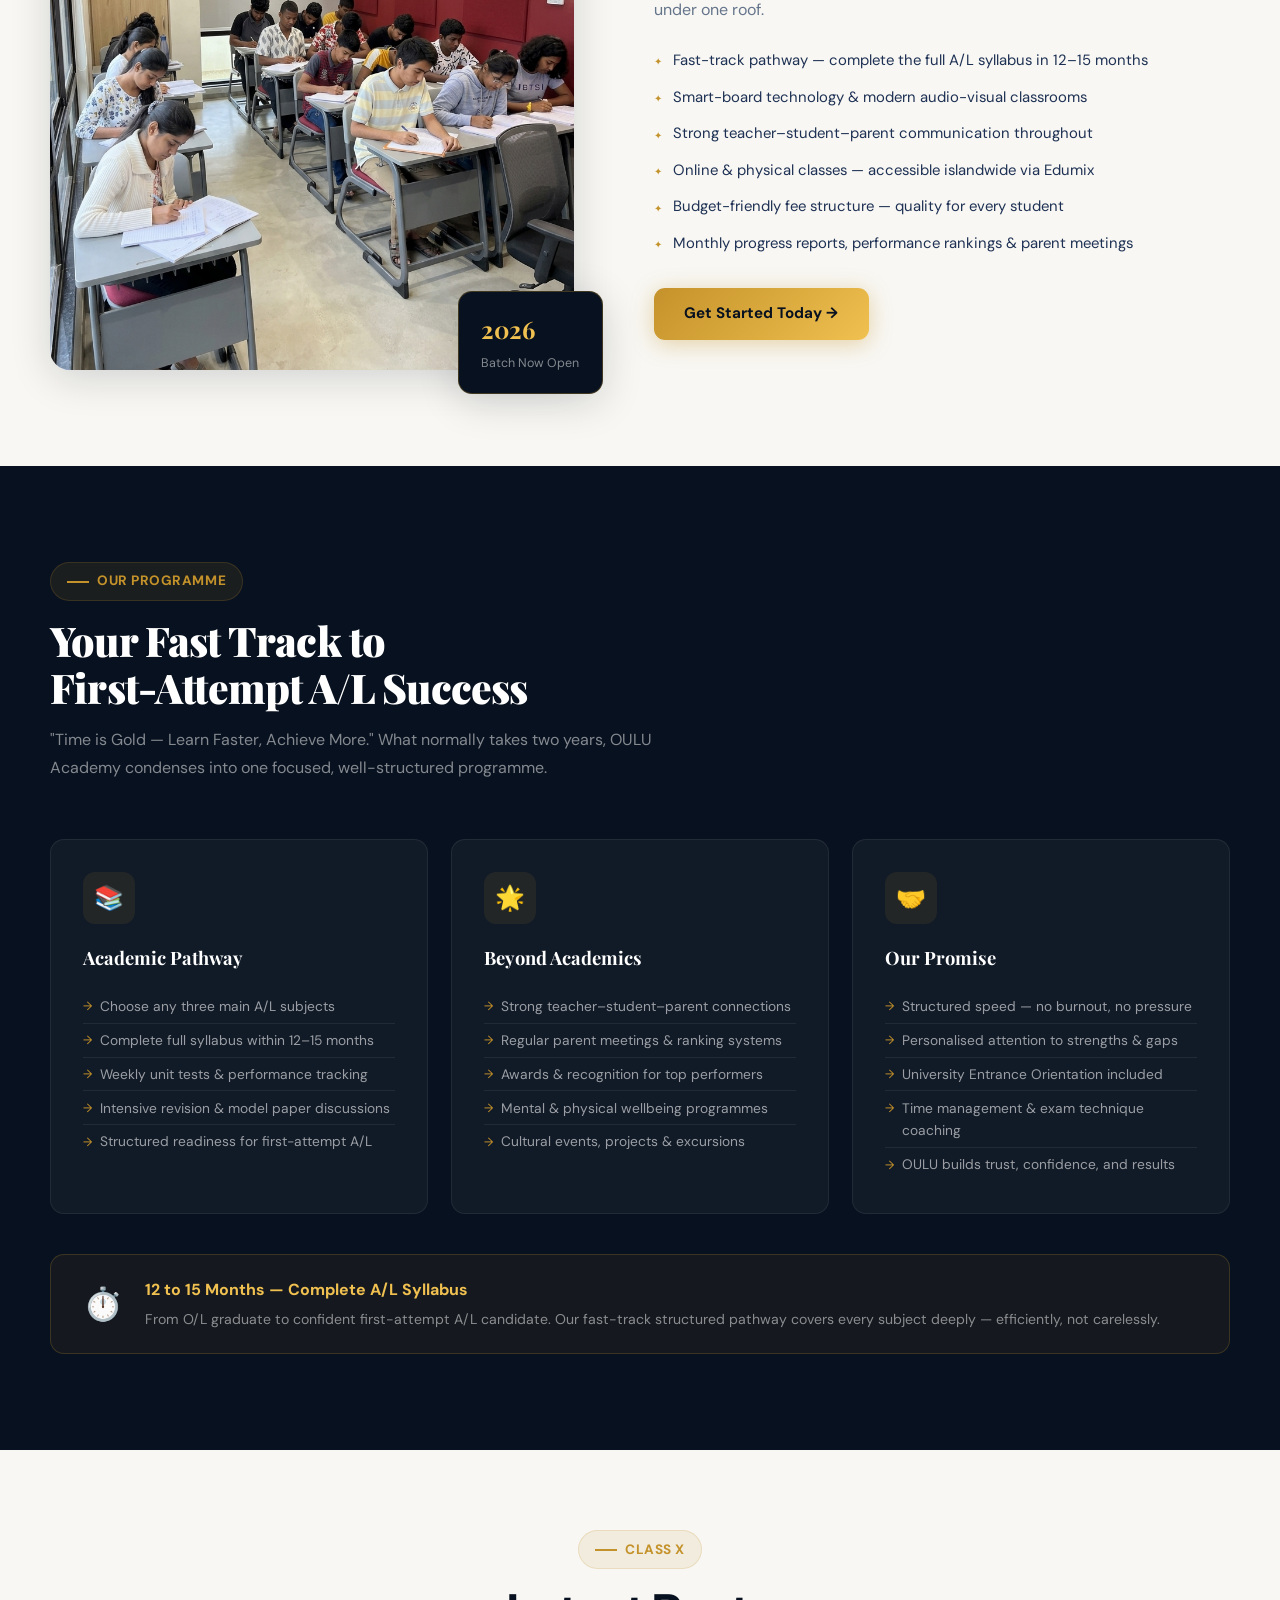
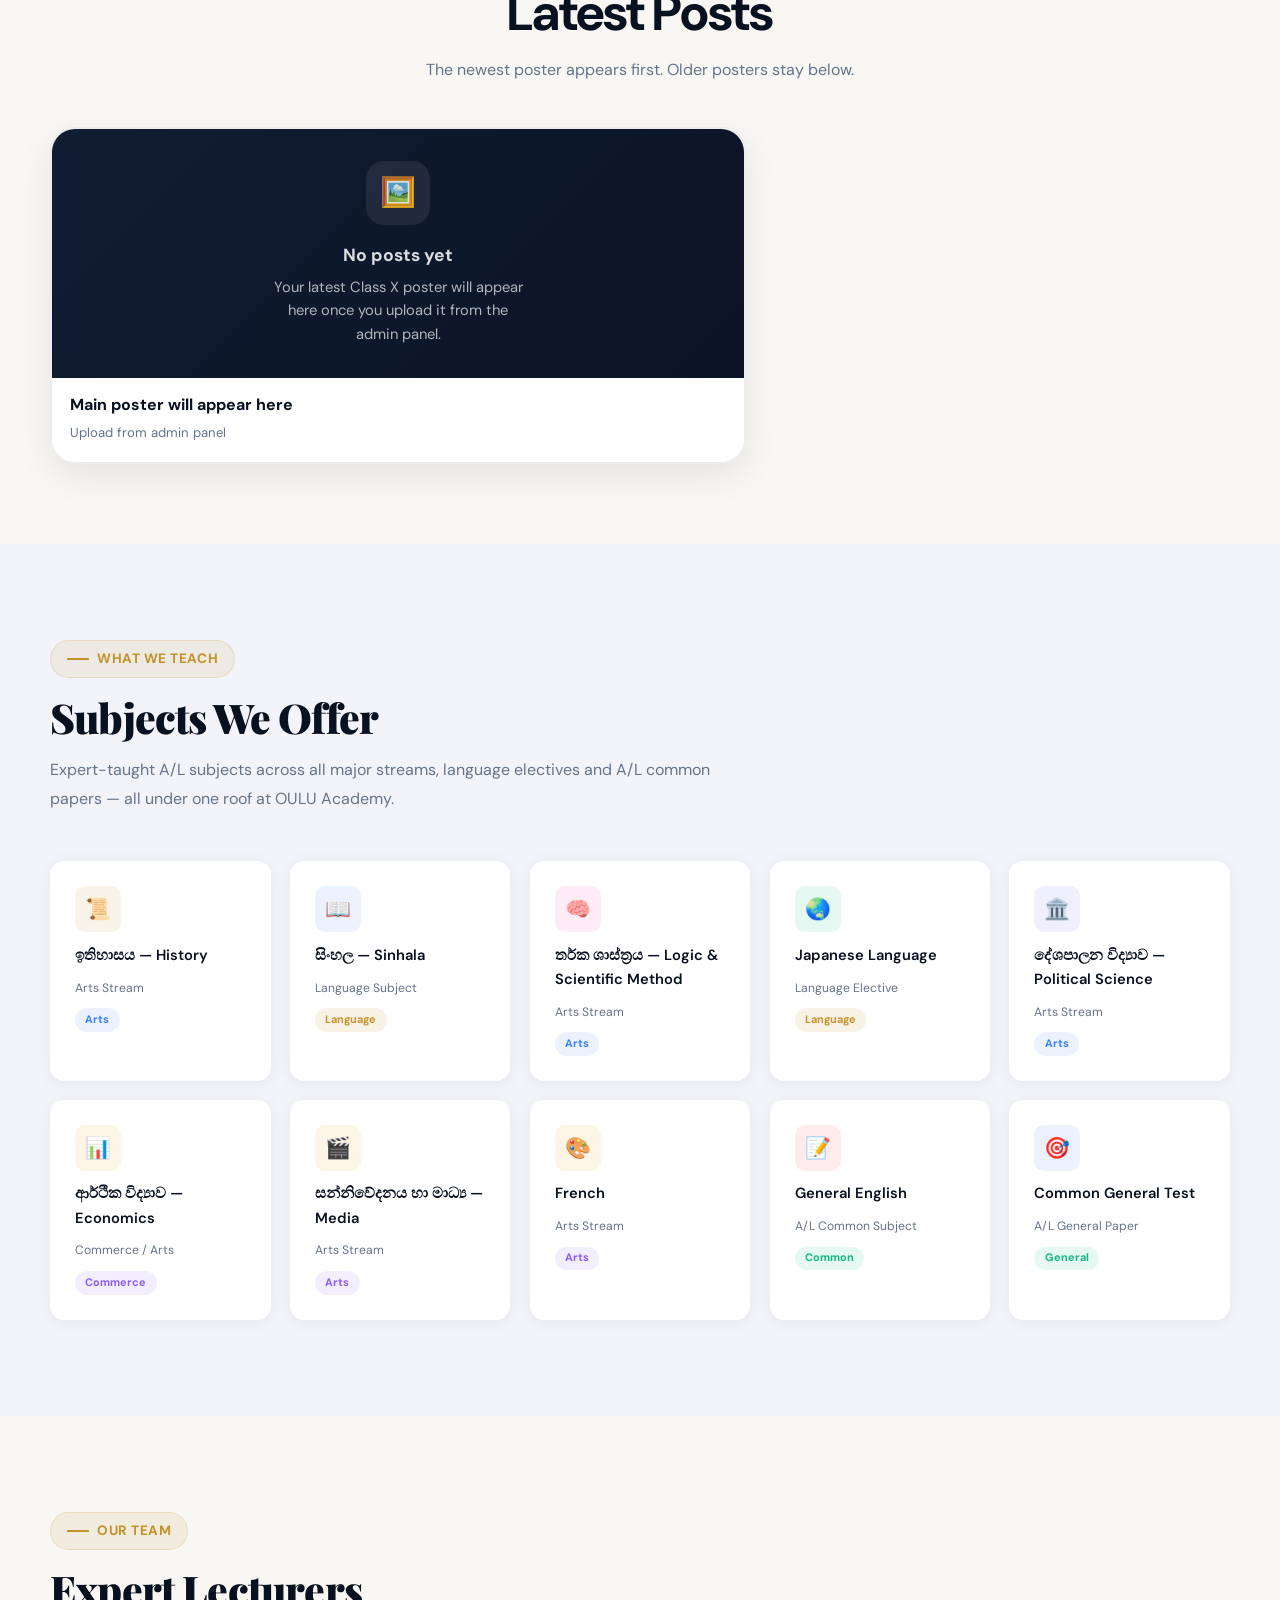
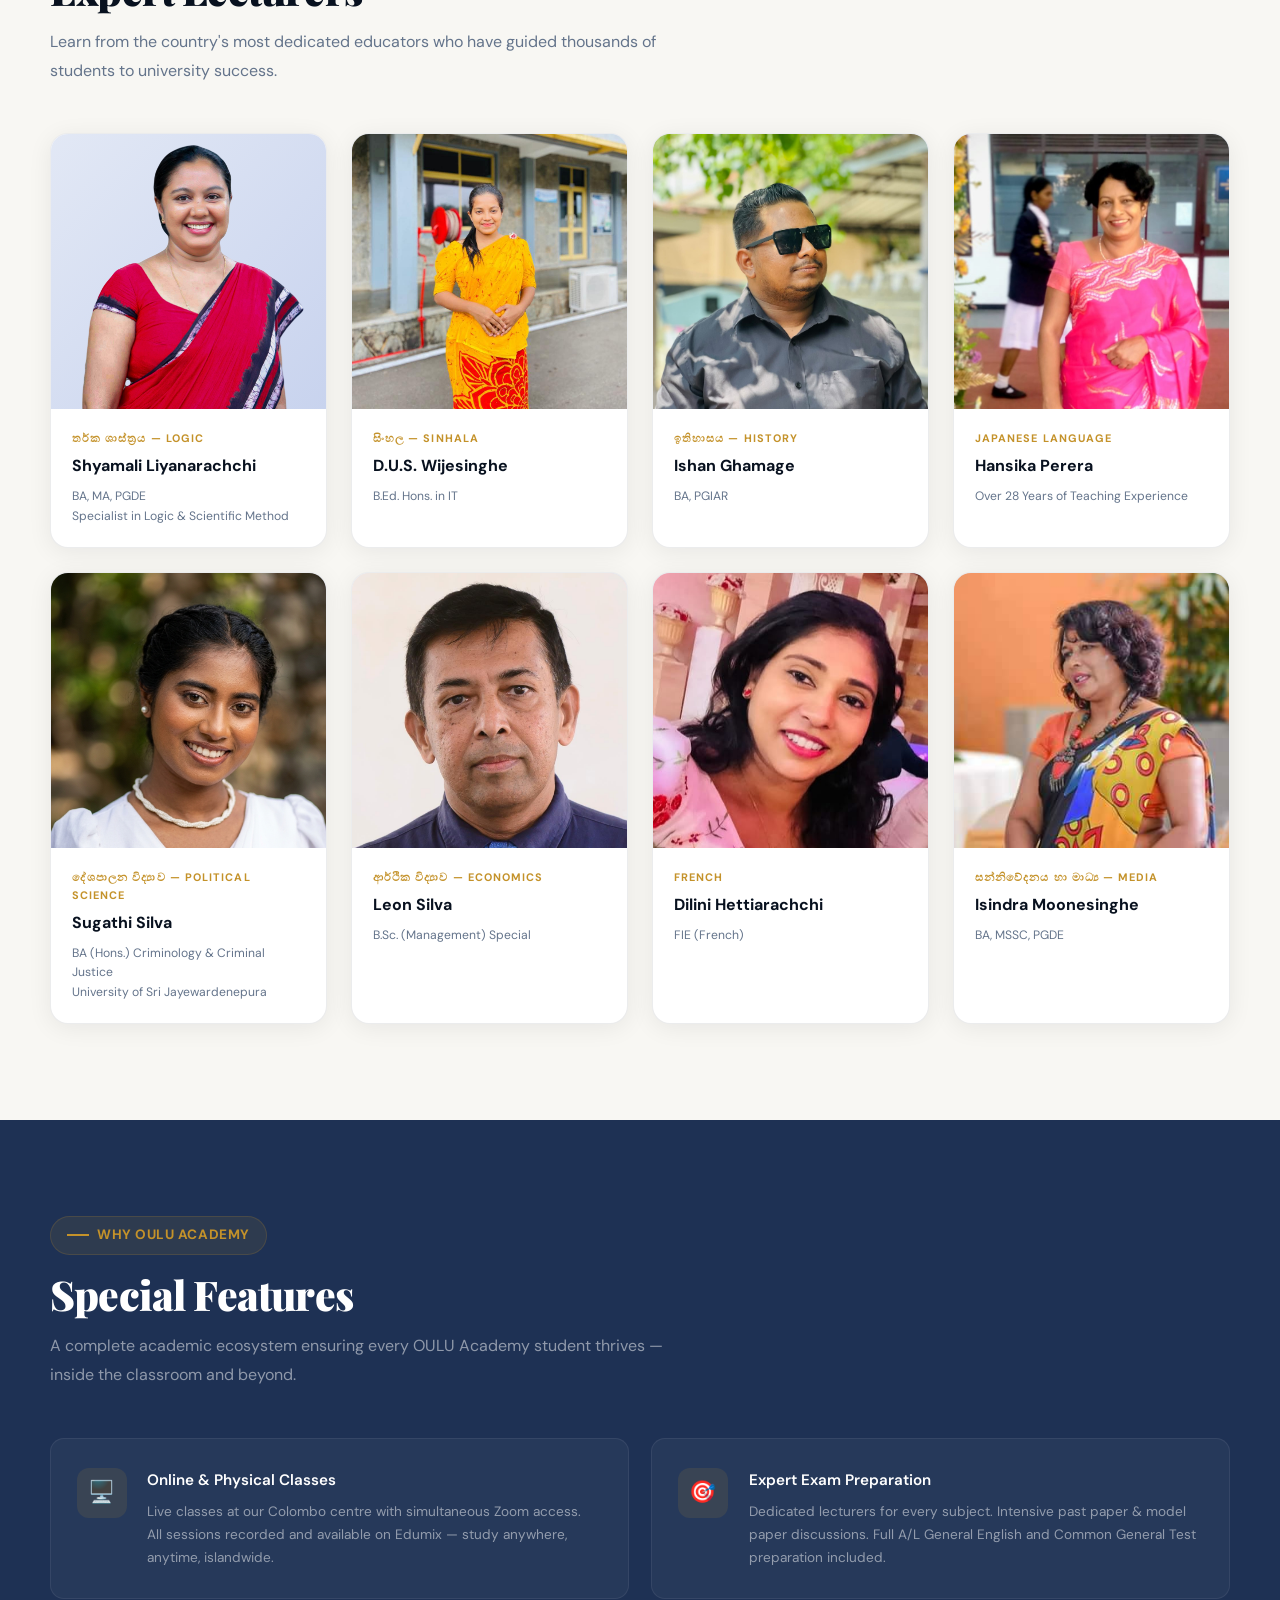
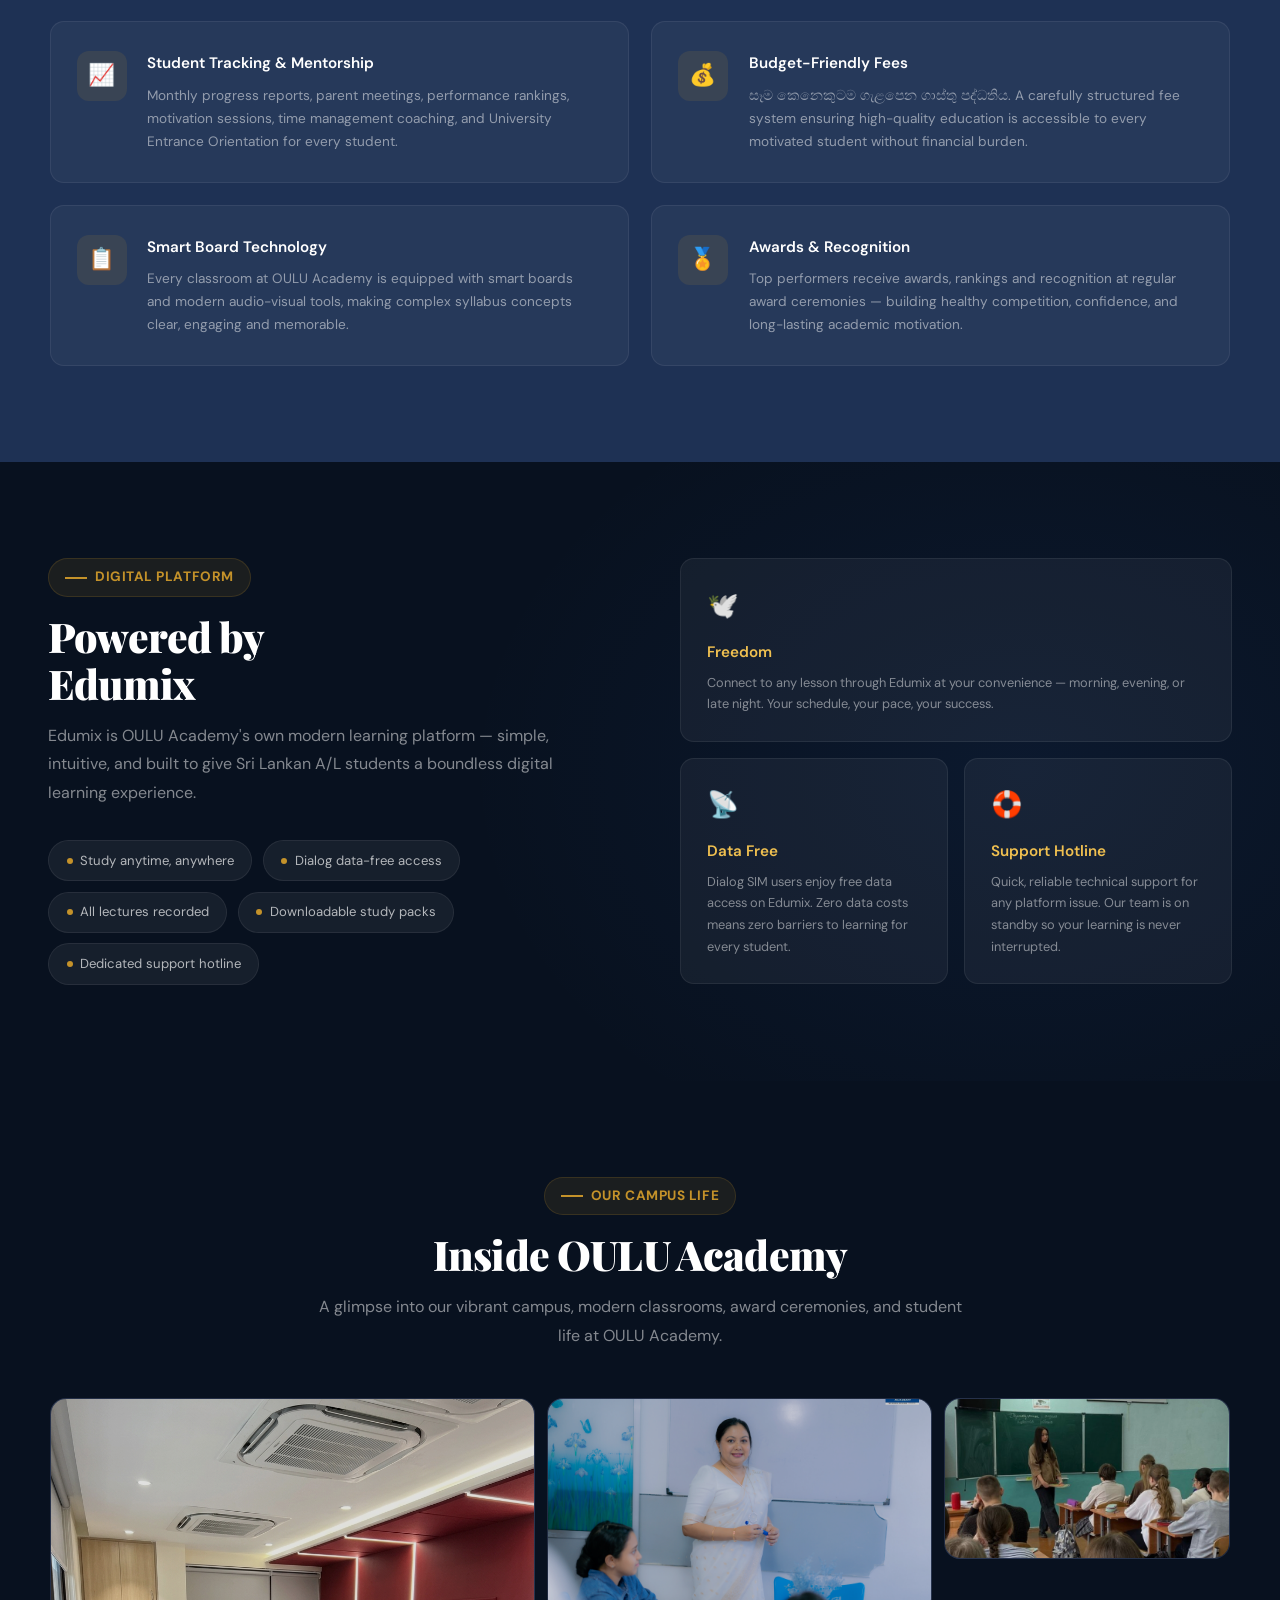
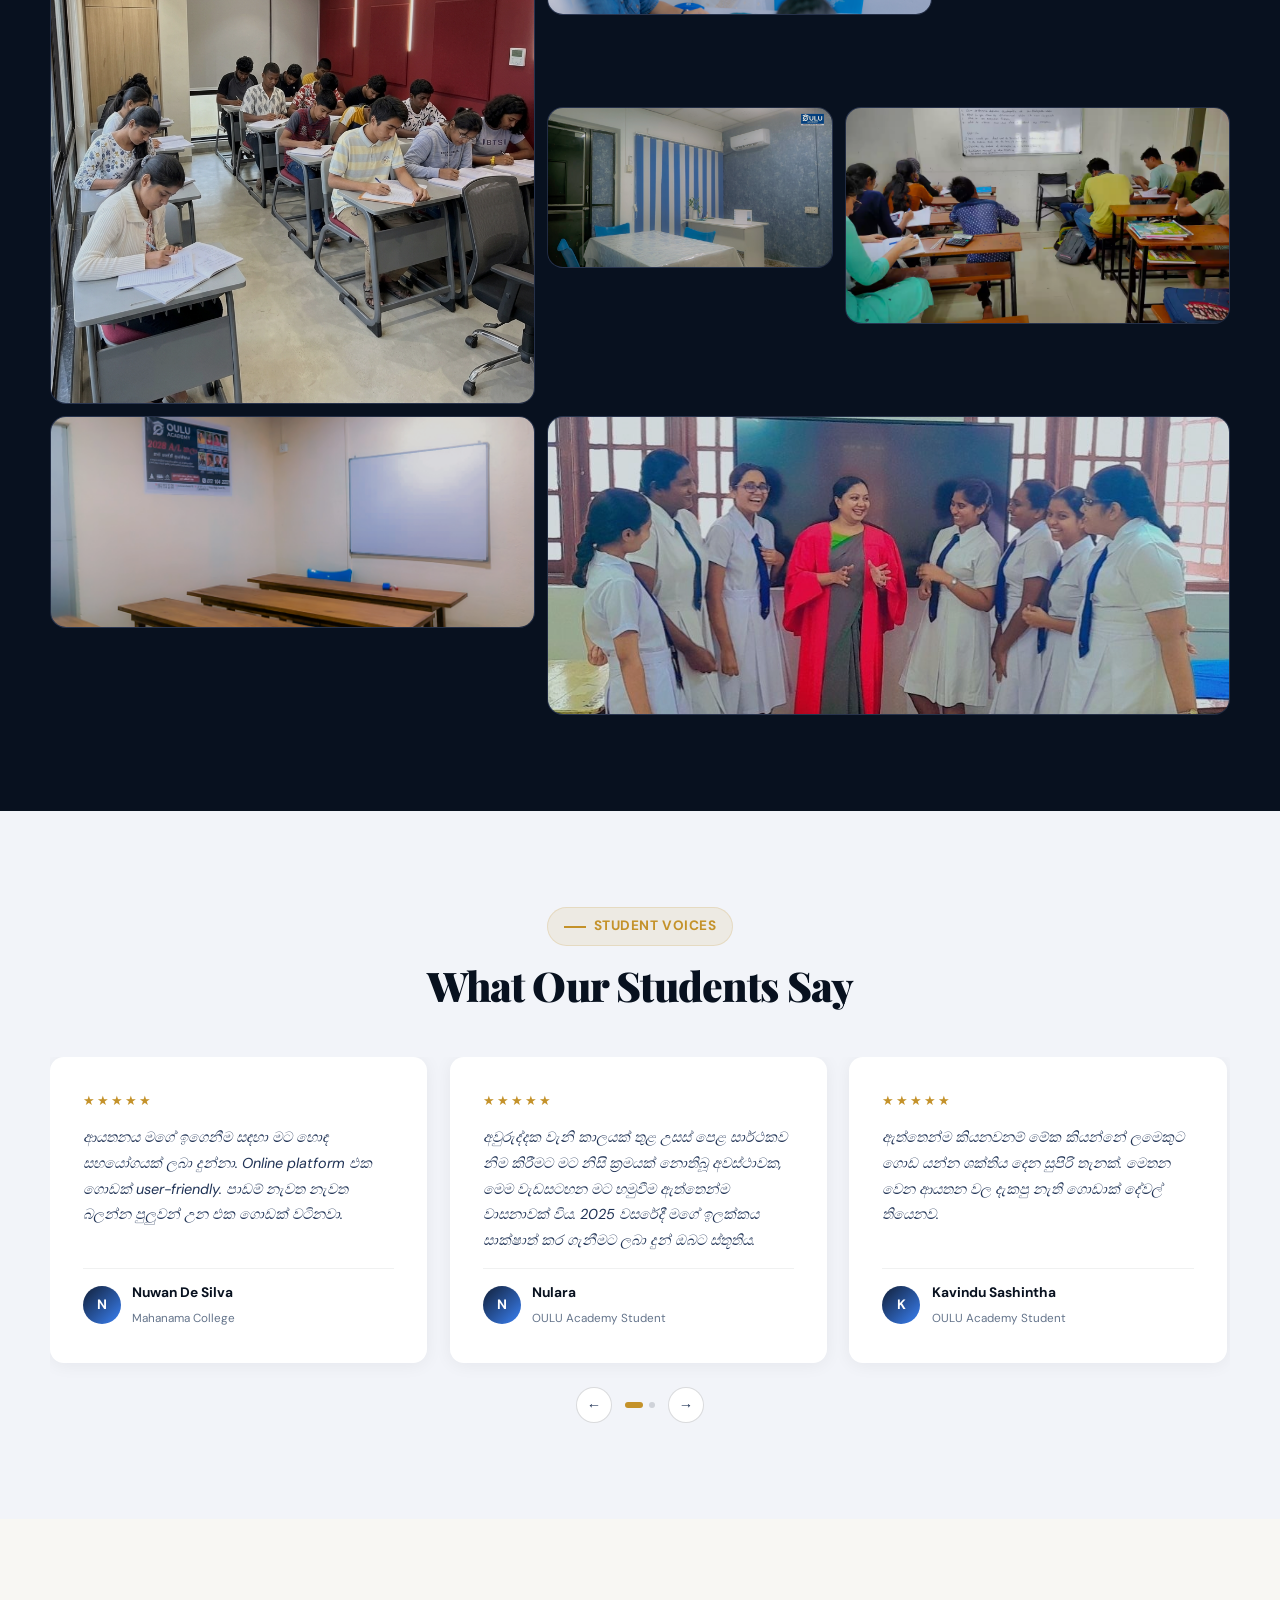
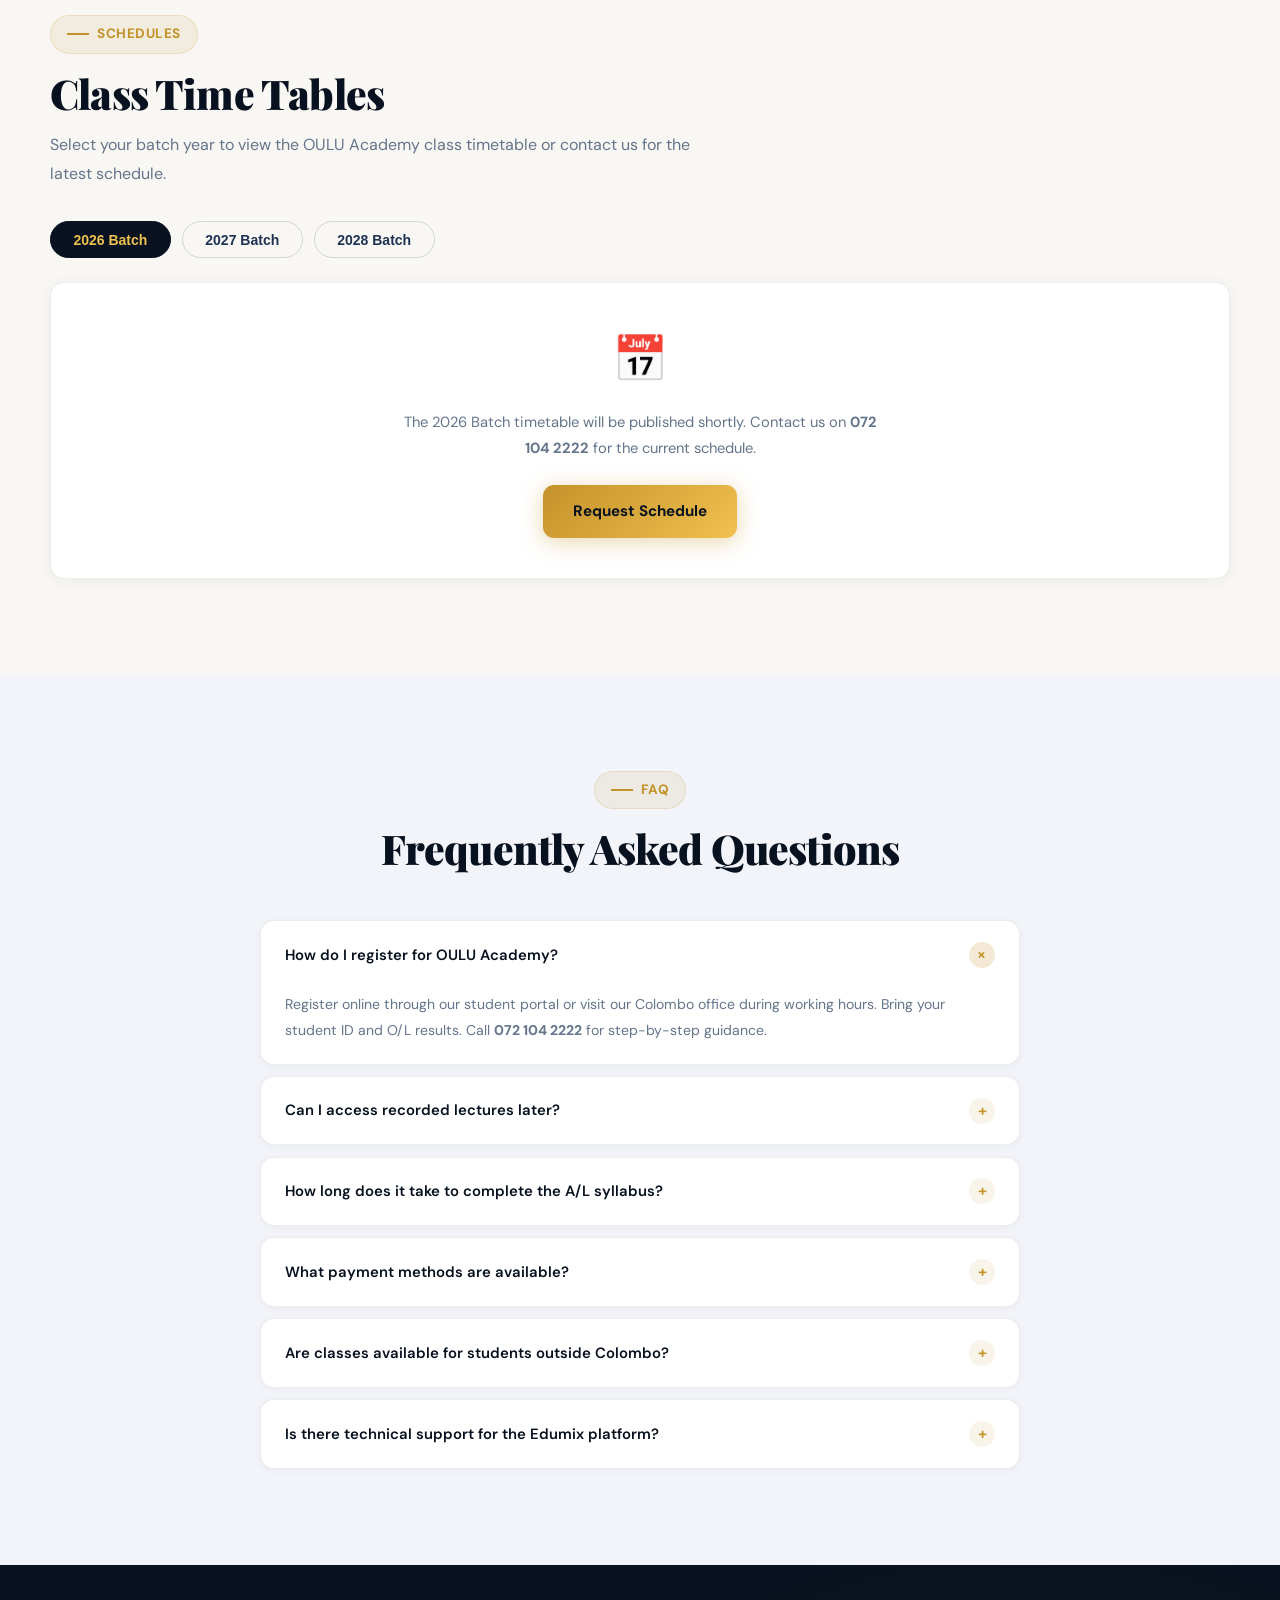
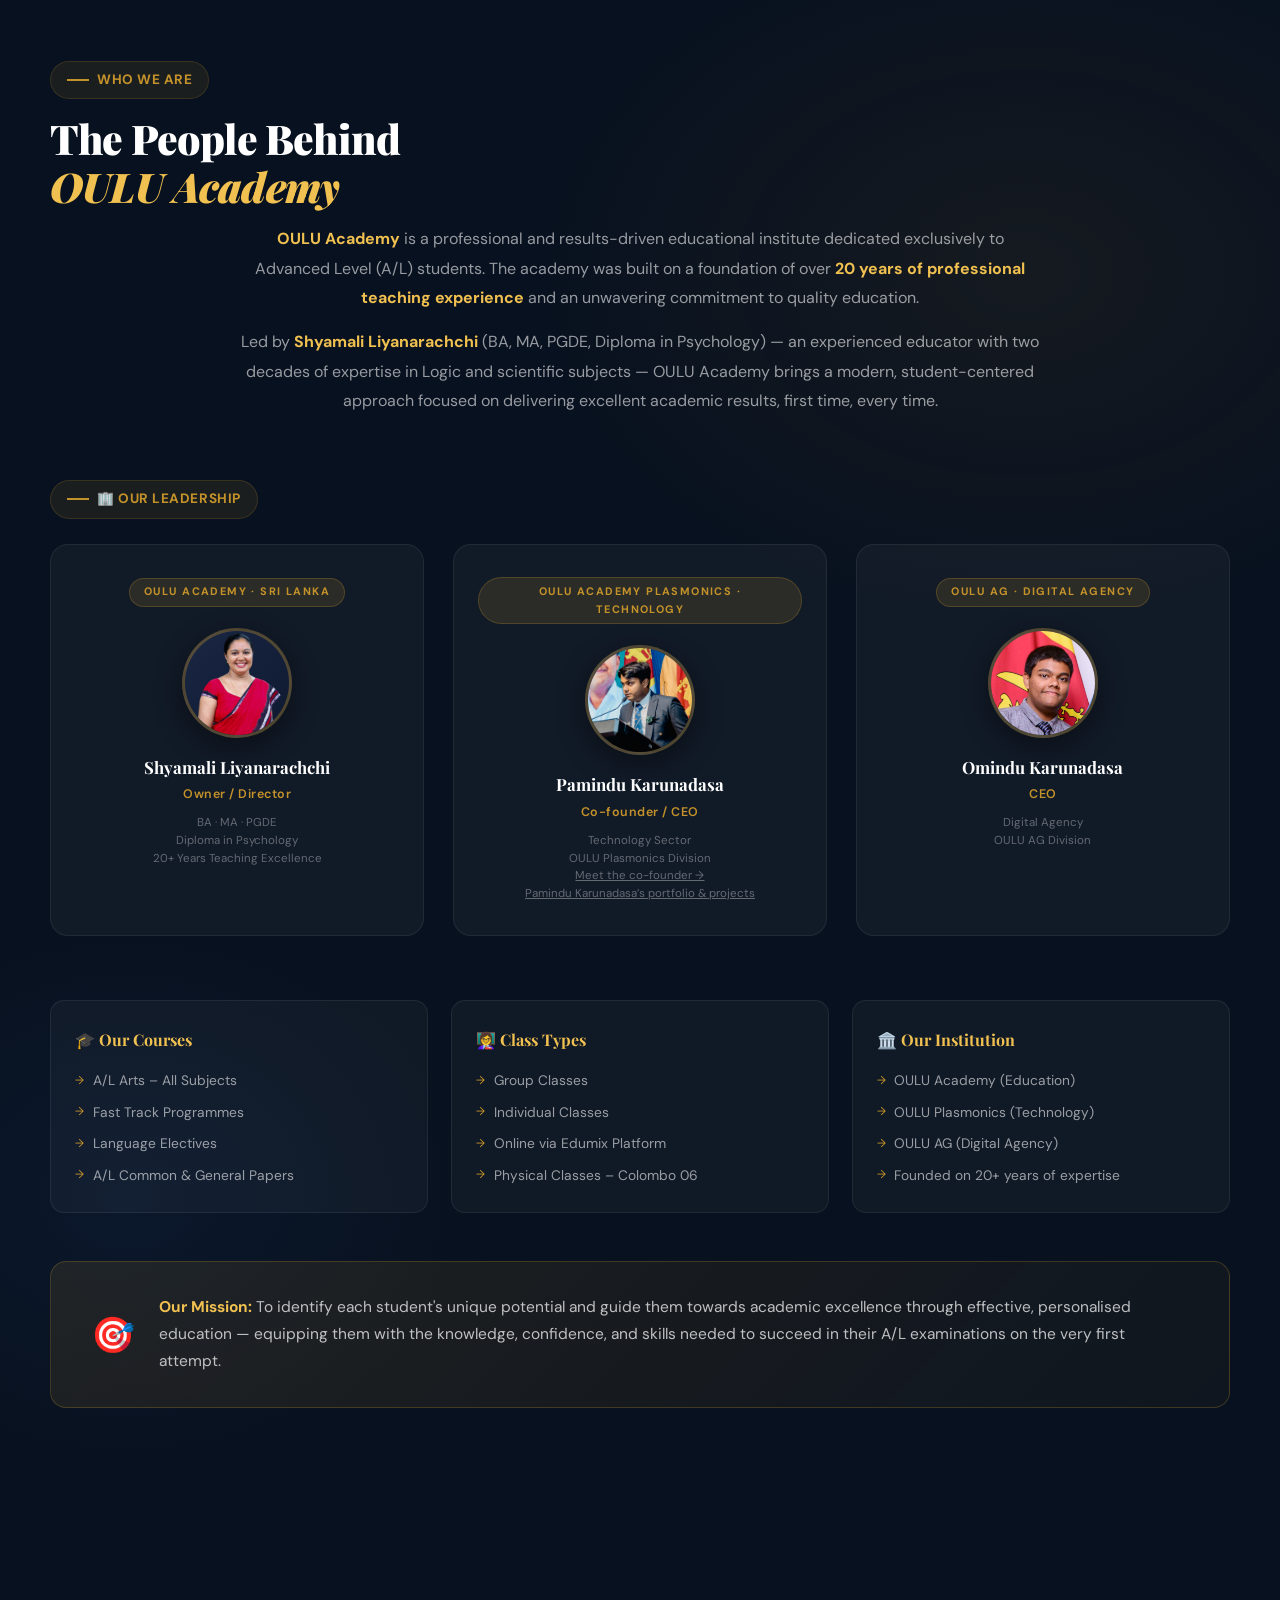
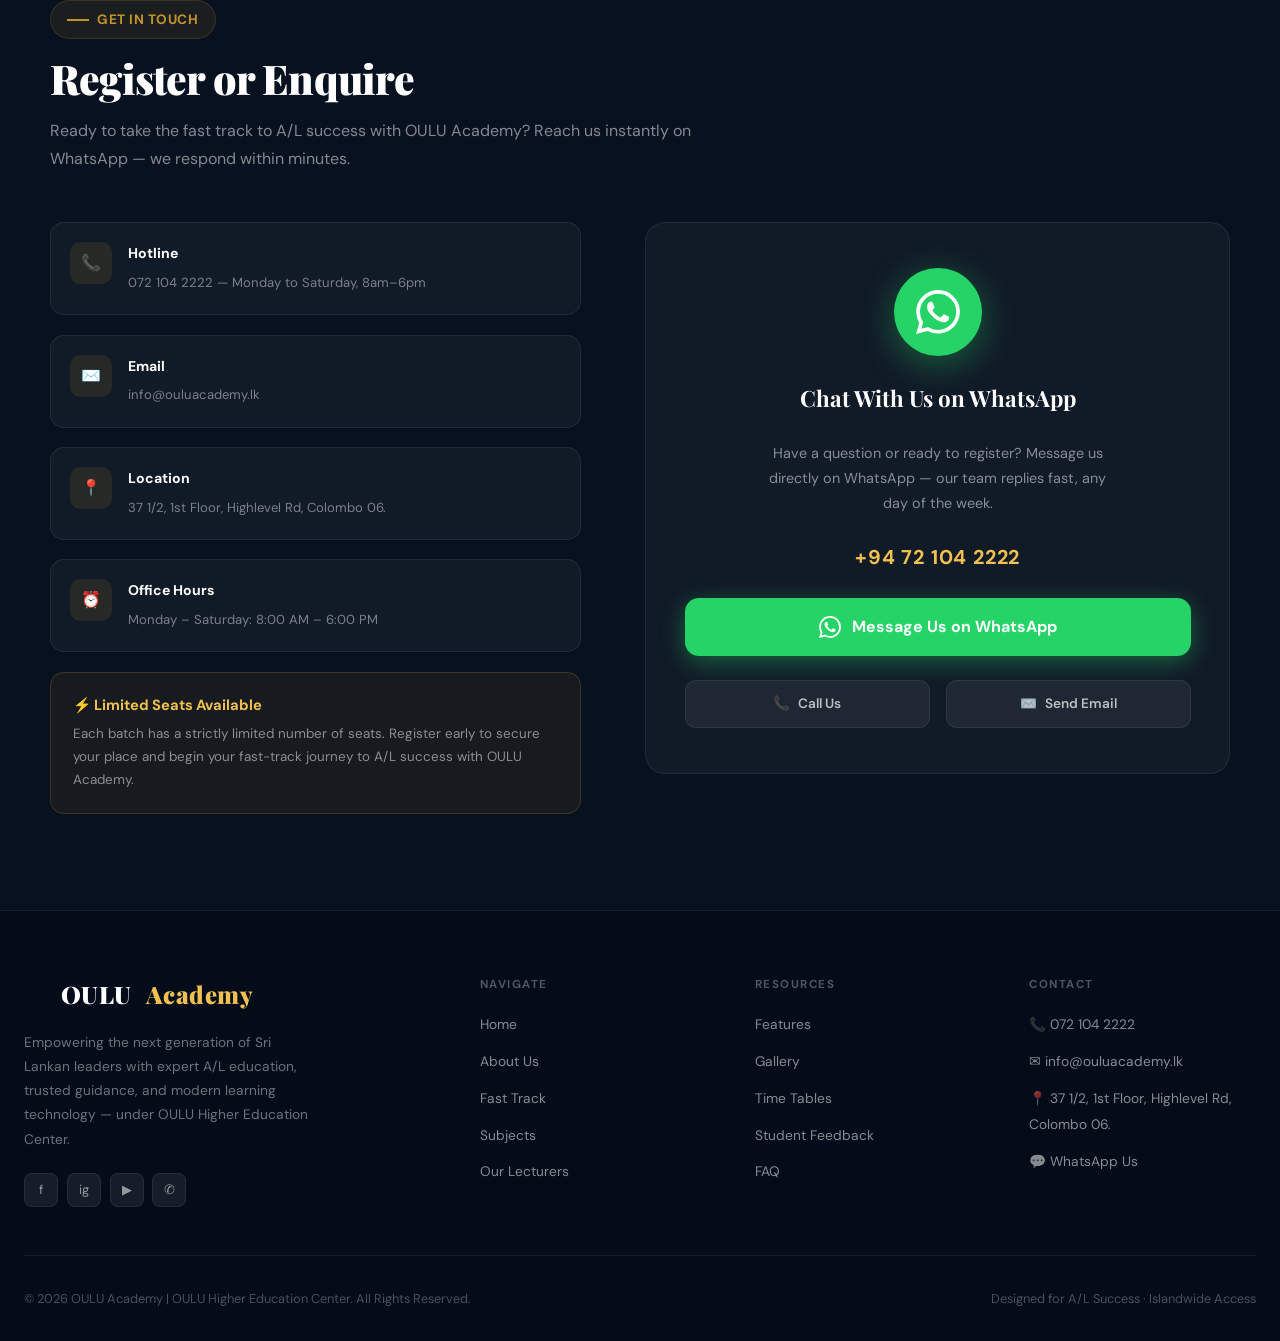
==== commit 1c6d648d: "Publish Pamindu Karunadasa co-founder profile" ====
--- a/index.html
+++ b/index.html
@@ -34,6 +34,7 @@
       "url": "https://stalwart-fenglisu-eb2115.netlify.app/",
       "image": "https://ouluacademy.lk/DSC04325.jpg",
       "jobTitle": "Co-founder / CEO",
+      "mainEntityOfPage": "https://ouluacademy.lk/pamindu-karunadasa/",
       "worksFor": {"@id": "https://ouluacademy.lk/#academy"},
       "sameAs": [
         "https://www.linkedin.com/in/pamindu-karunadasa",
@@ -1544,9 +1545,10 @@
             <small>Add Photo</small>
           </div>
         </div>
-        <div class="leader-name" id="pamindu-karunadasa">Pamindu Karunadasa</div>
+        <div class="leader-name" id="pamindu-karunadasa"><a href="pamindu-karunadasa/">Pamindu Karunadasa</a></div>
         <div class="leader-role">Co-founder / CEO</div>
         <div class="leader-quals">Technology Sector<br>OULU Plasmonics Division</div>
+        <p class="leader-quals"><a href="pamindu-karunadasa/" style="text-decoration:underline">Meet the co-founder →</a></p>
         <p class="leader-quals"><a href="https://stalwart-fenglisu-eb2115.netlify.app/" style="text-decoration:underline">Pamindu Karunadasa’s portfolio &amp; projects</a></p>
       </div>
 
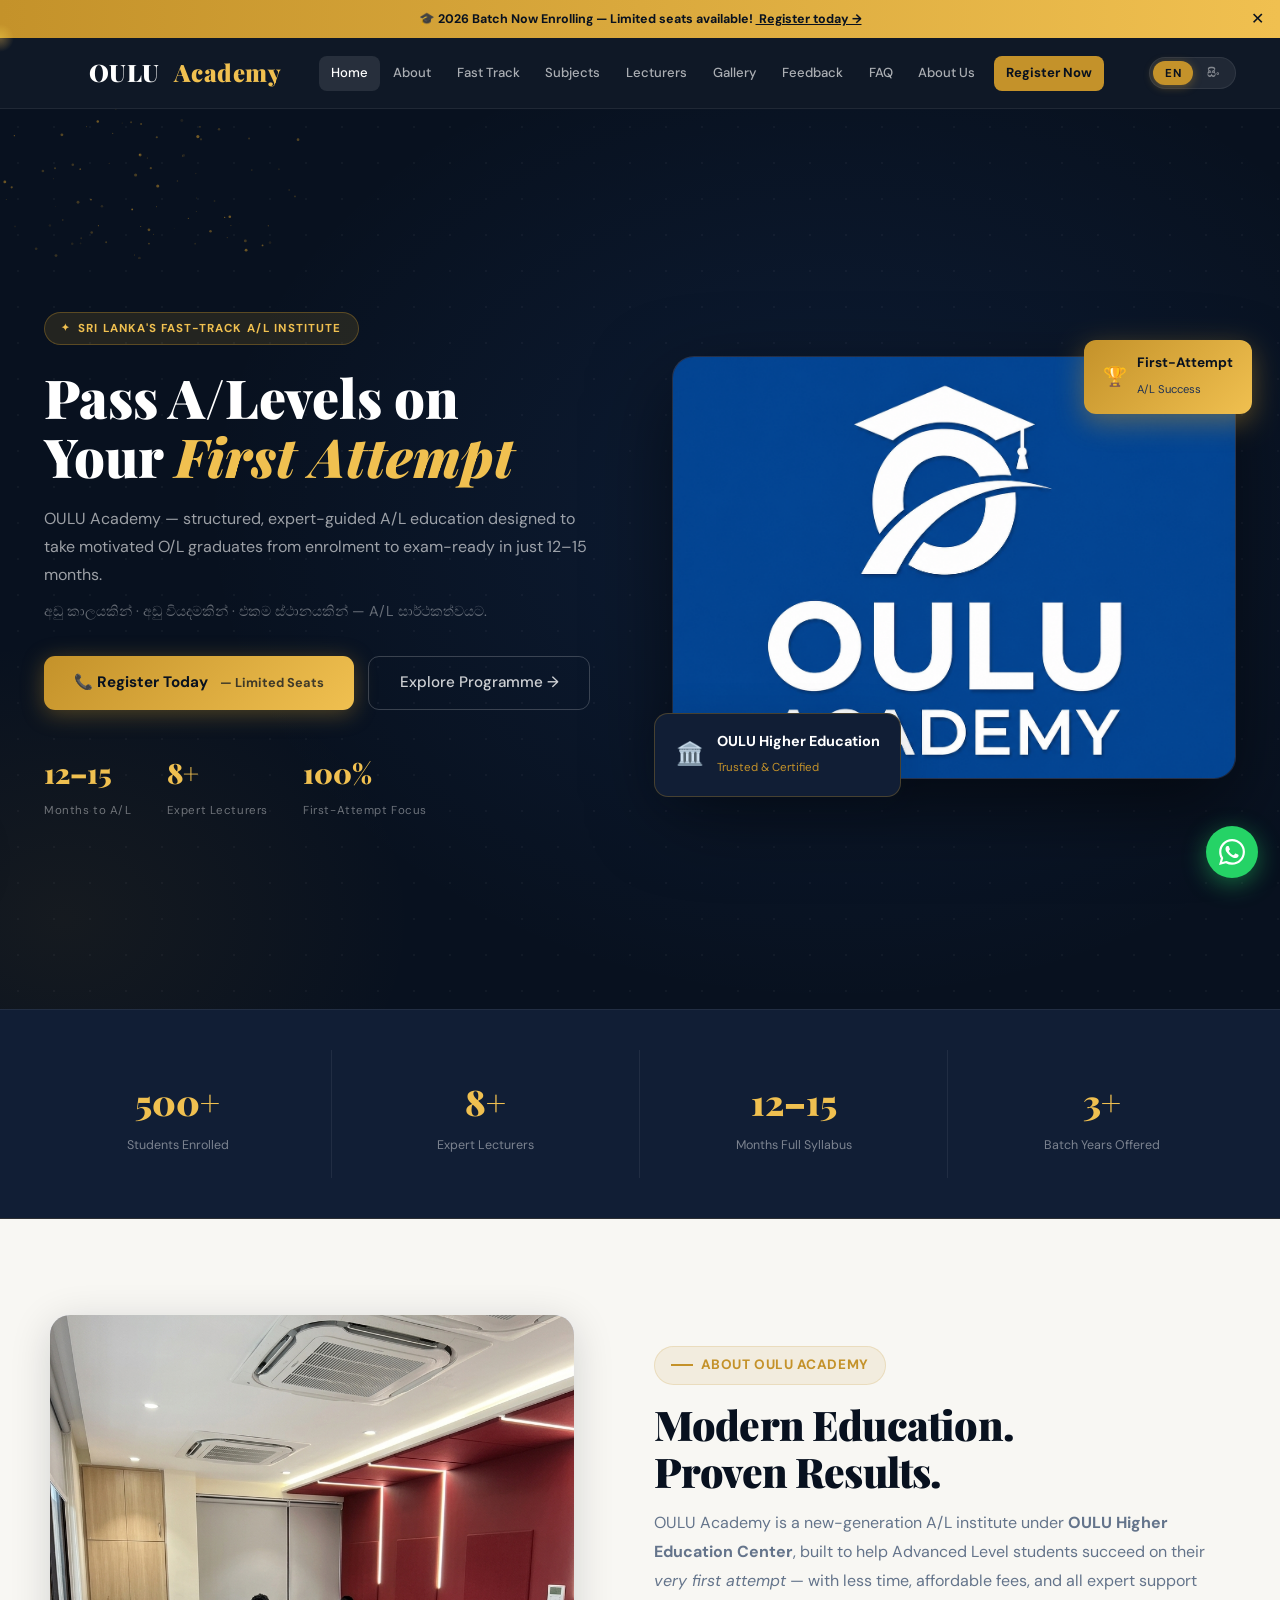
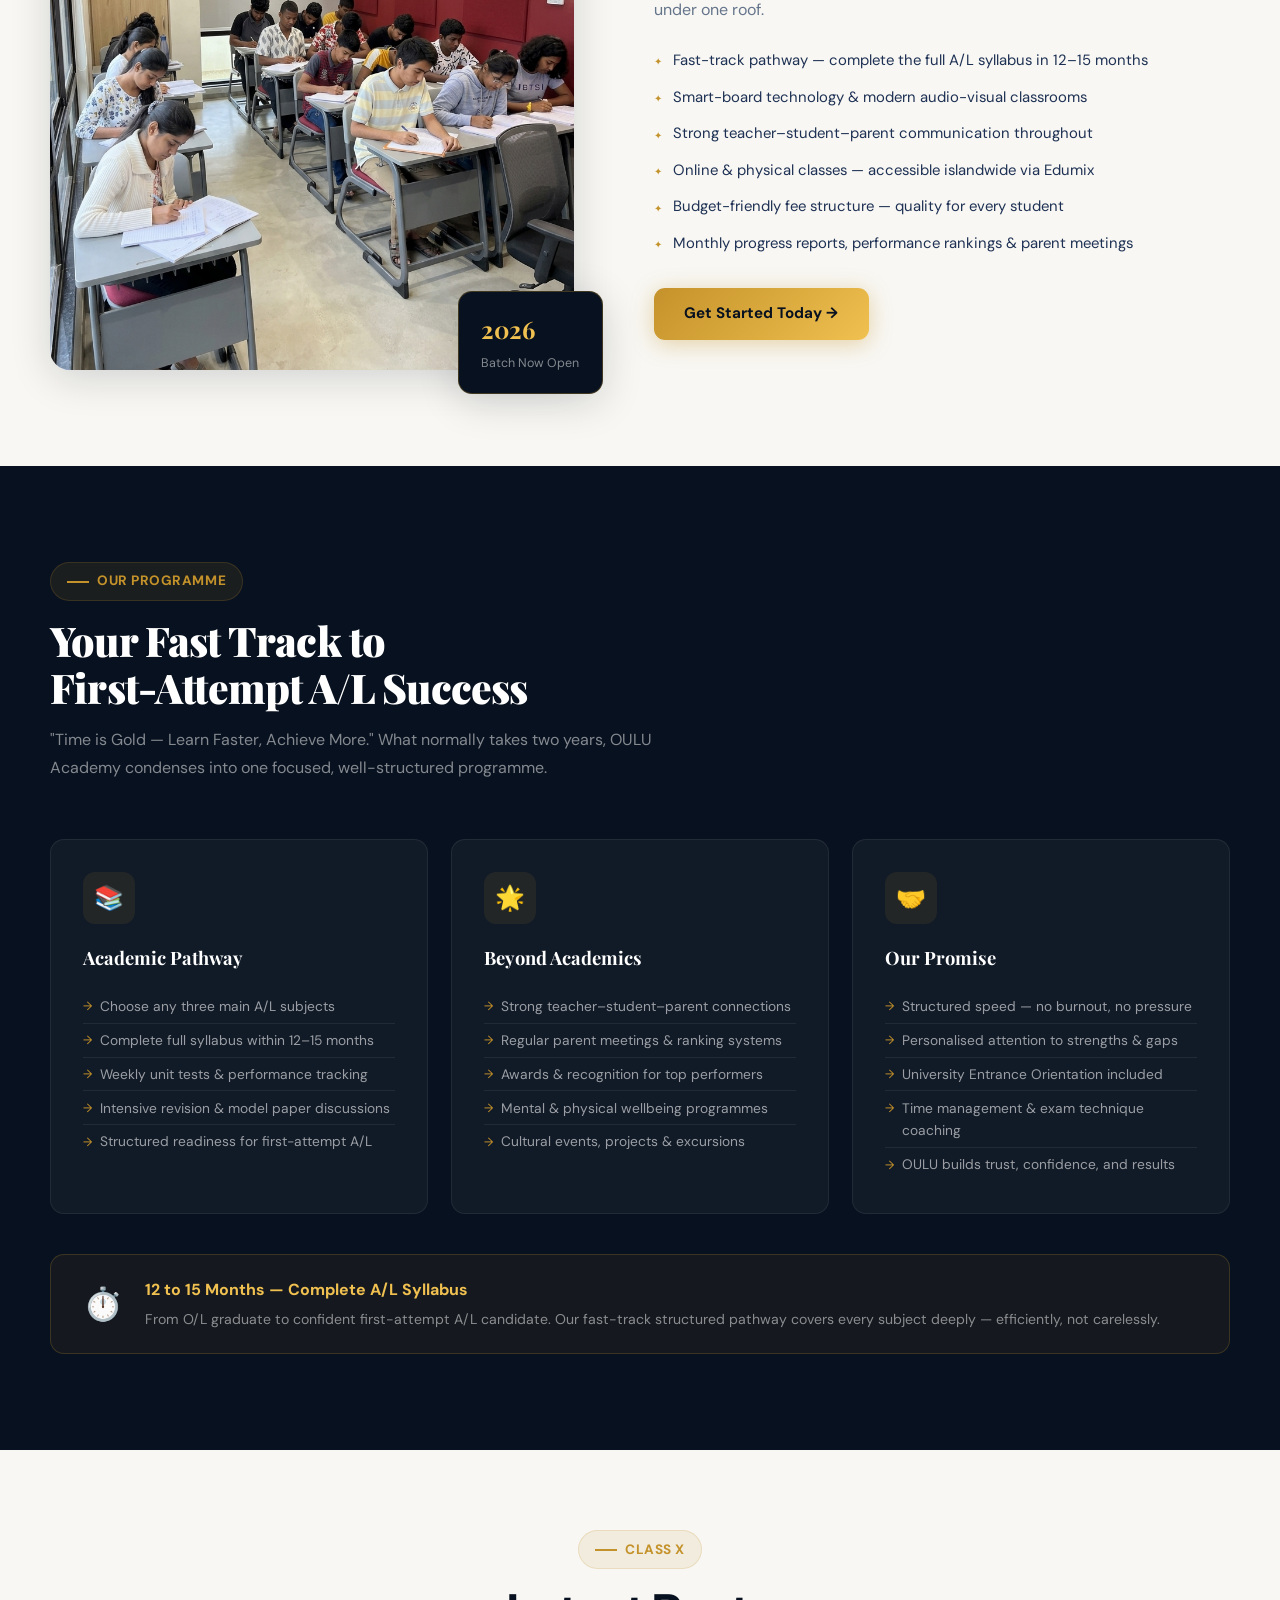
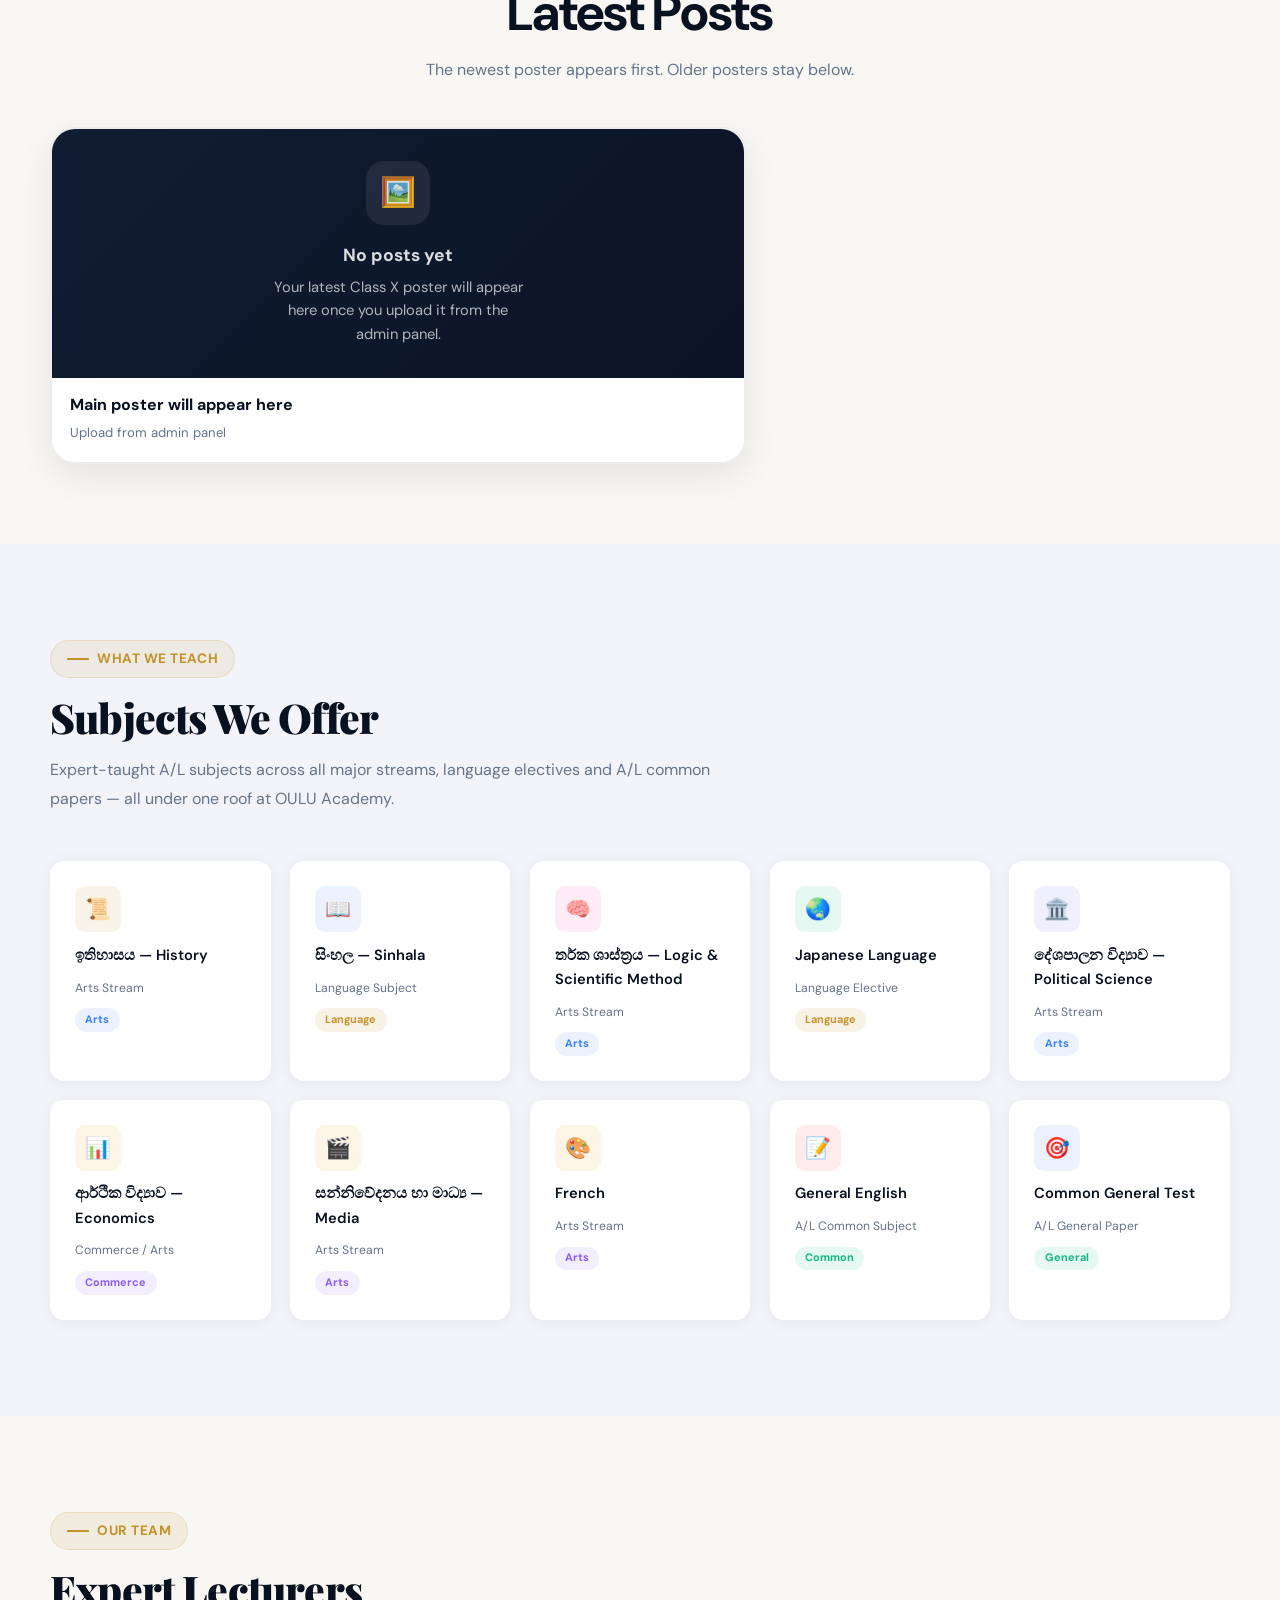
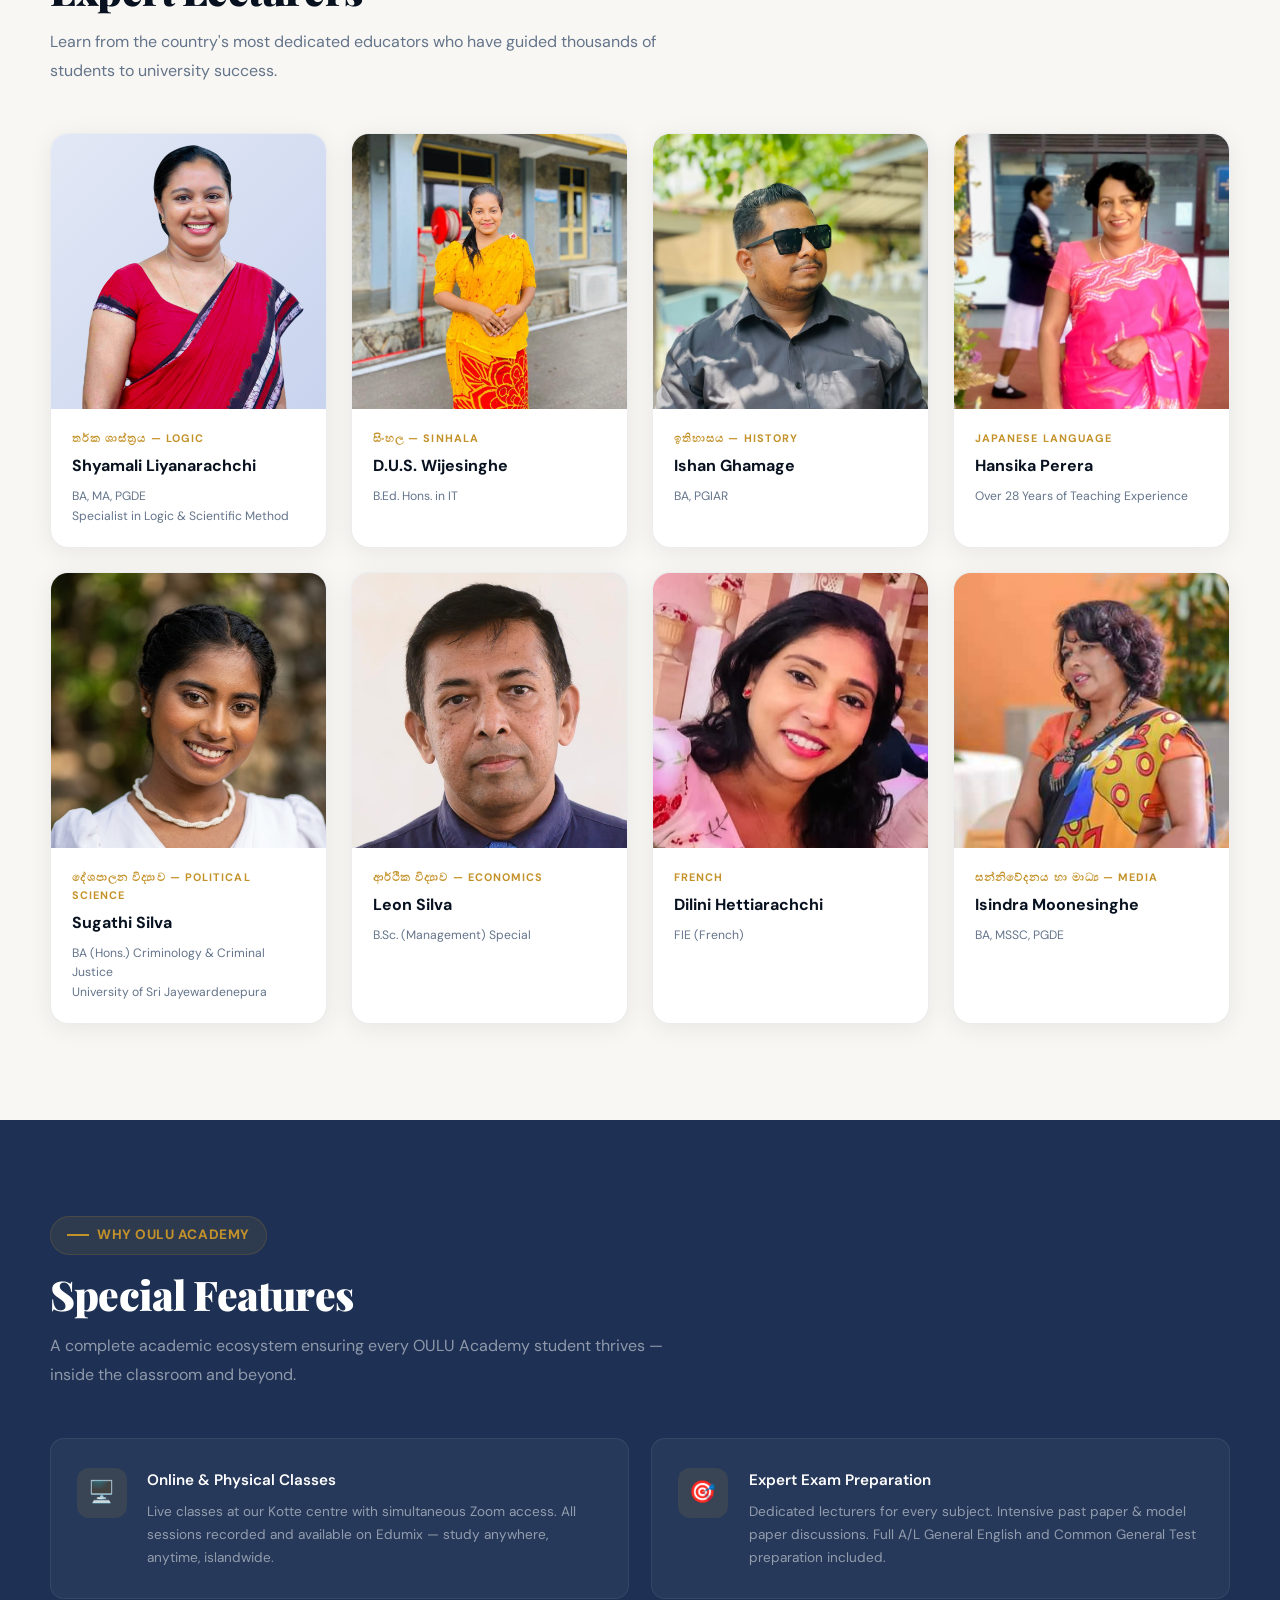
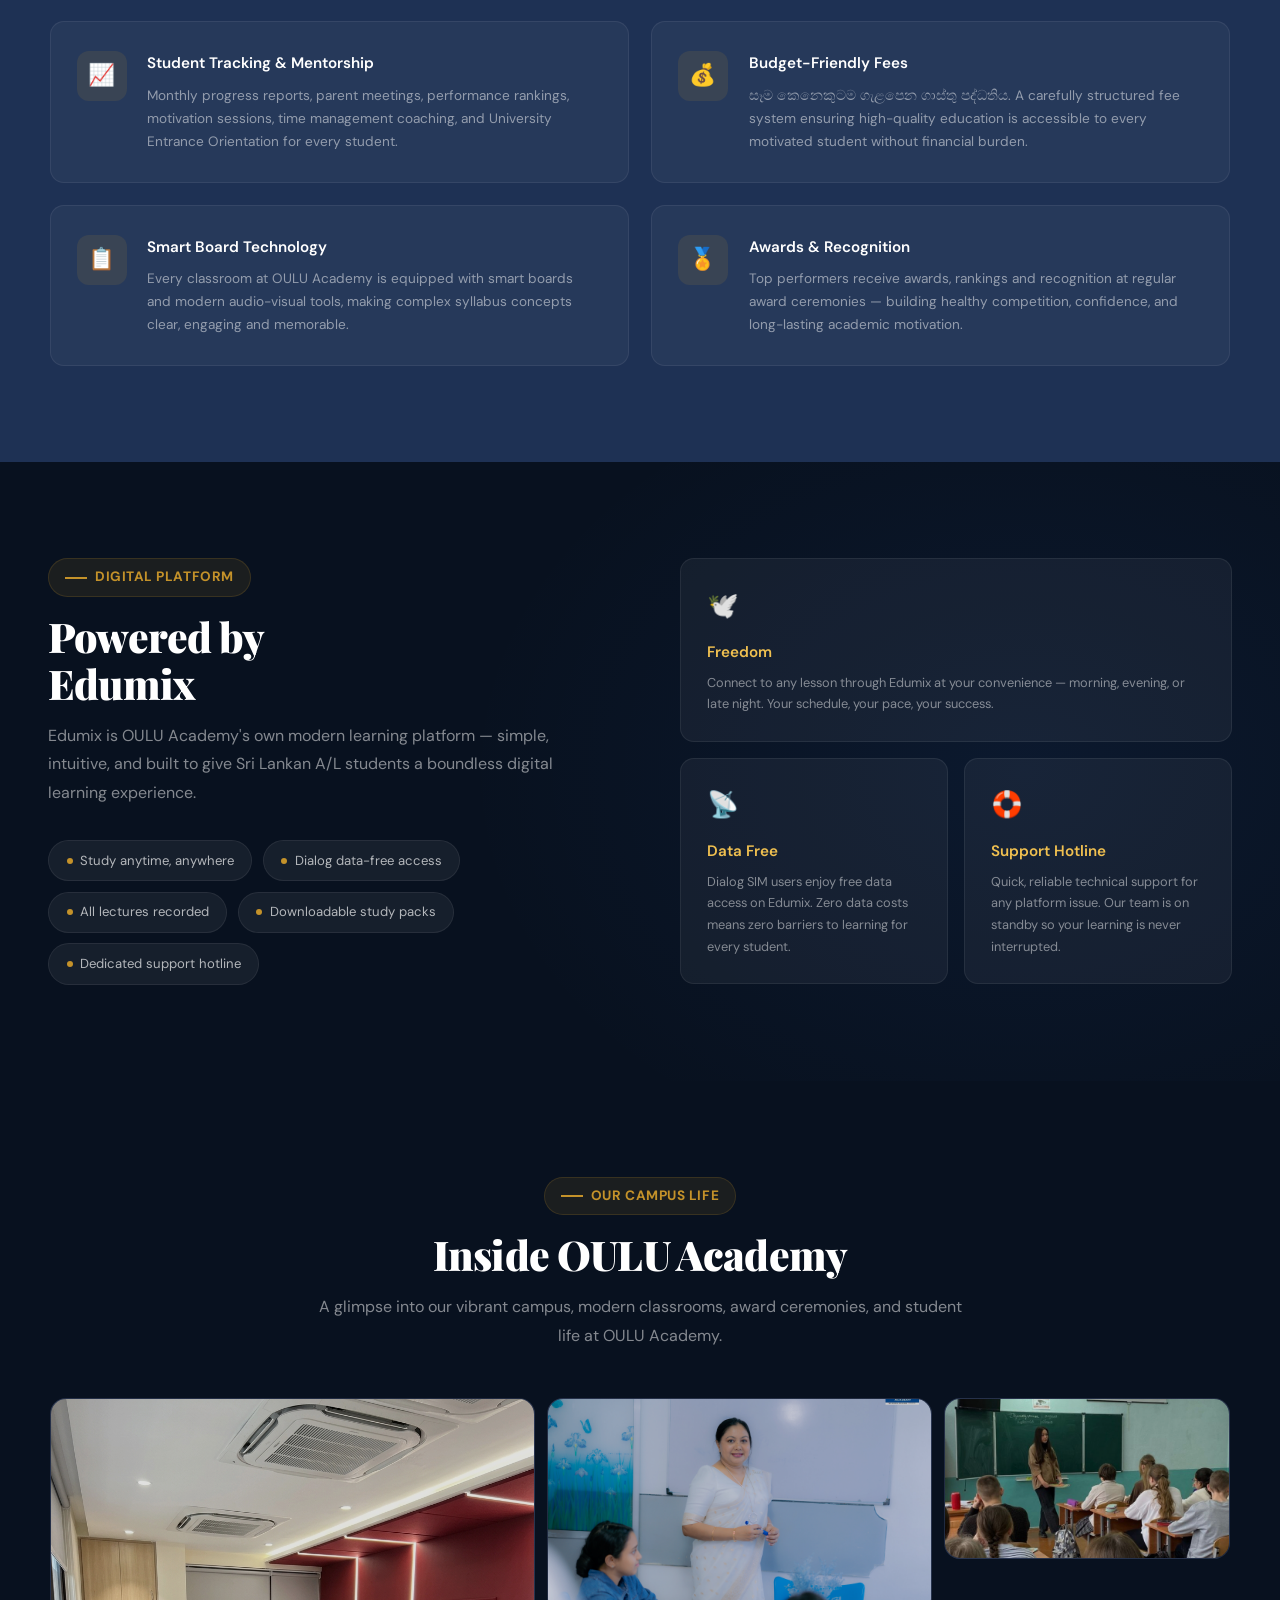
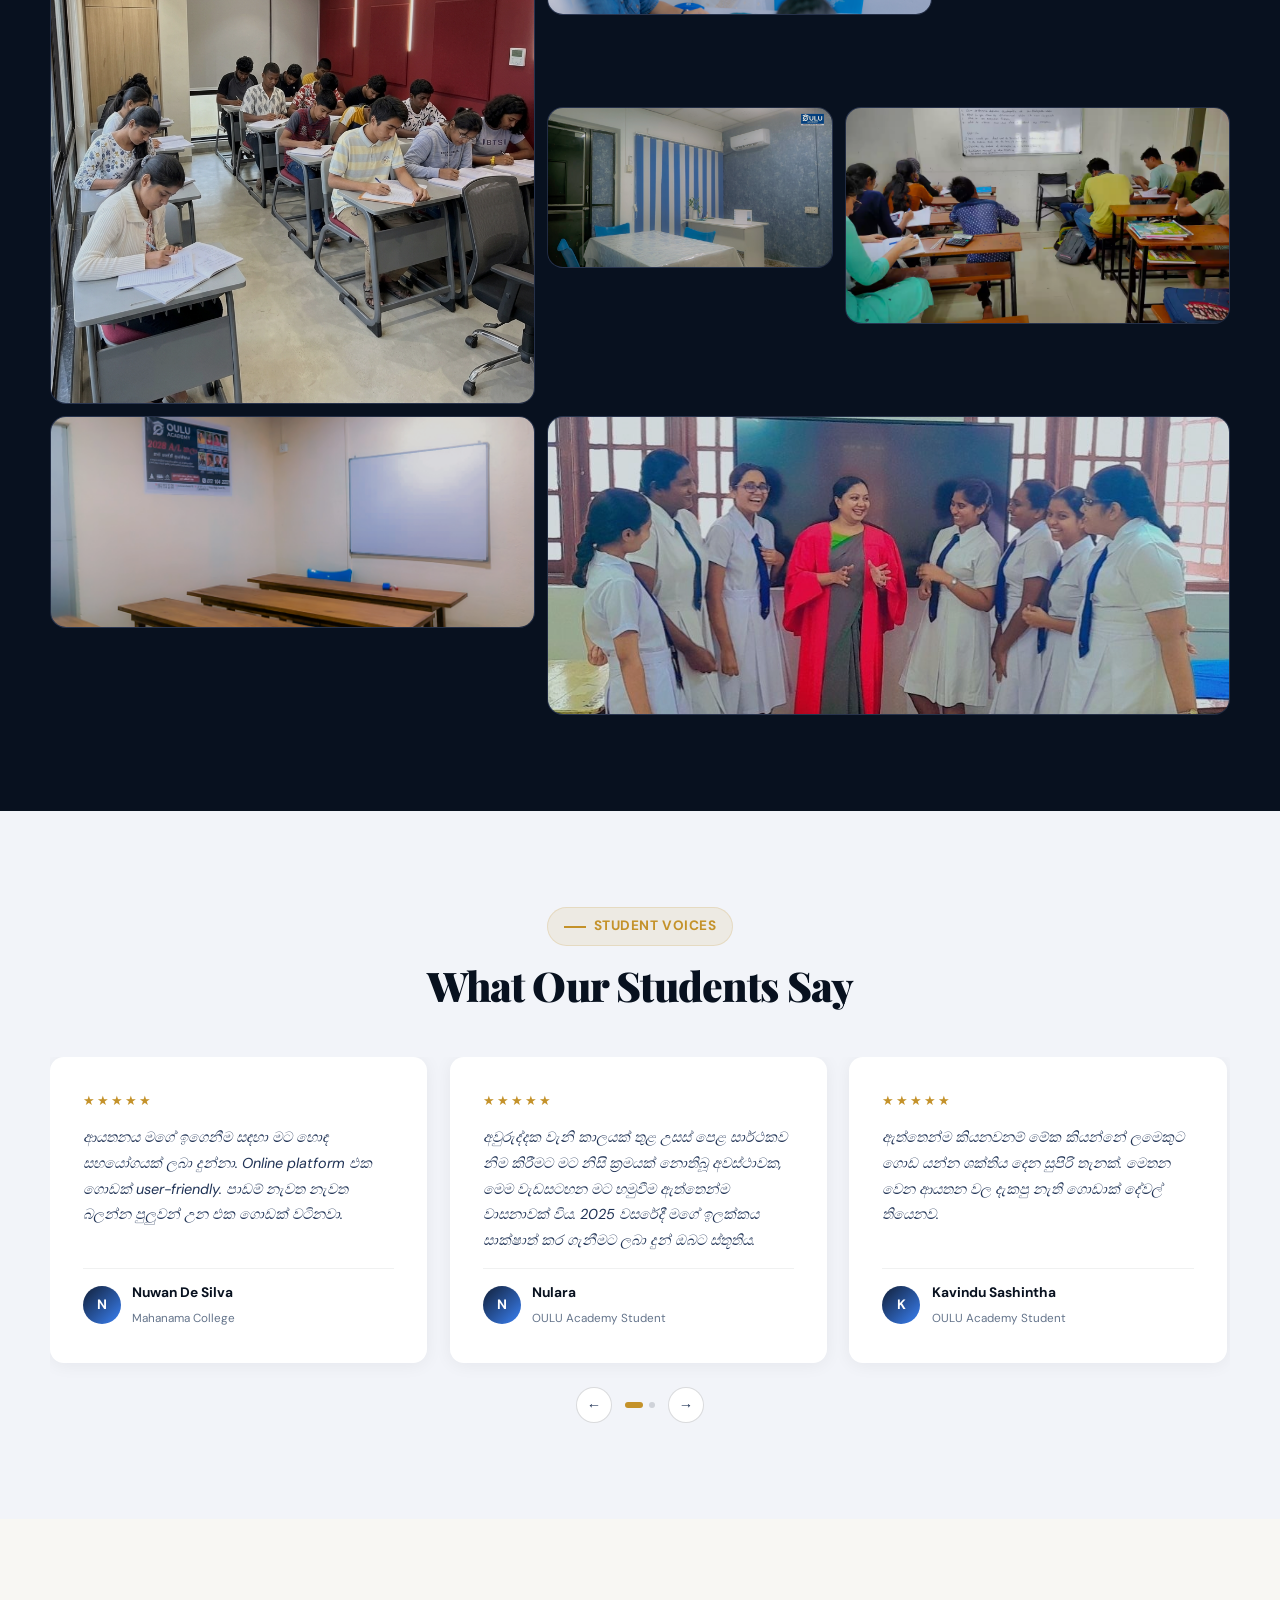
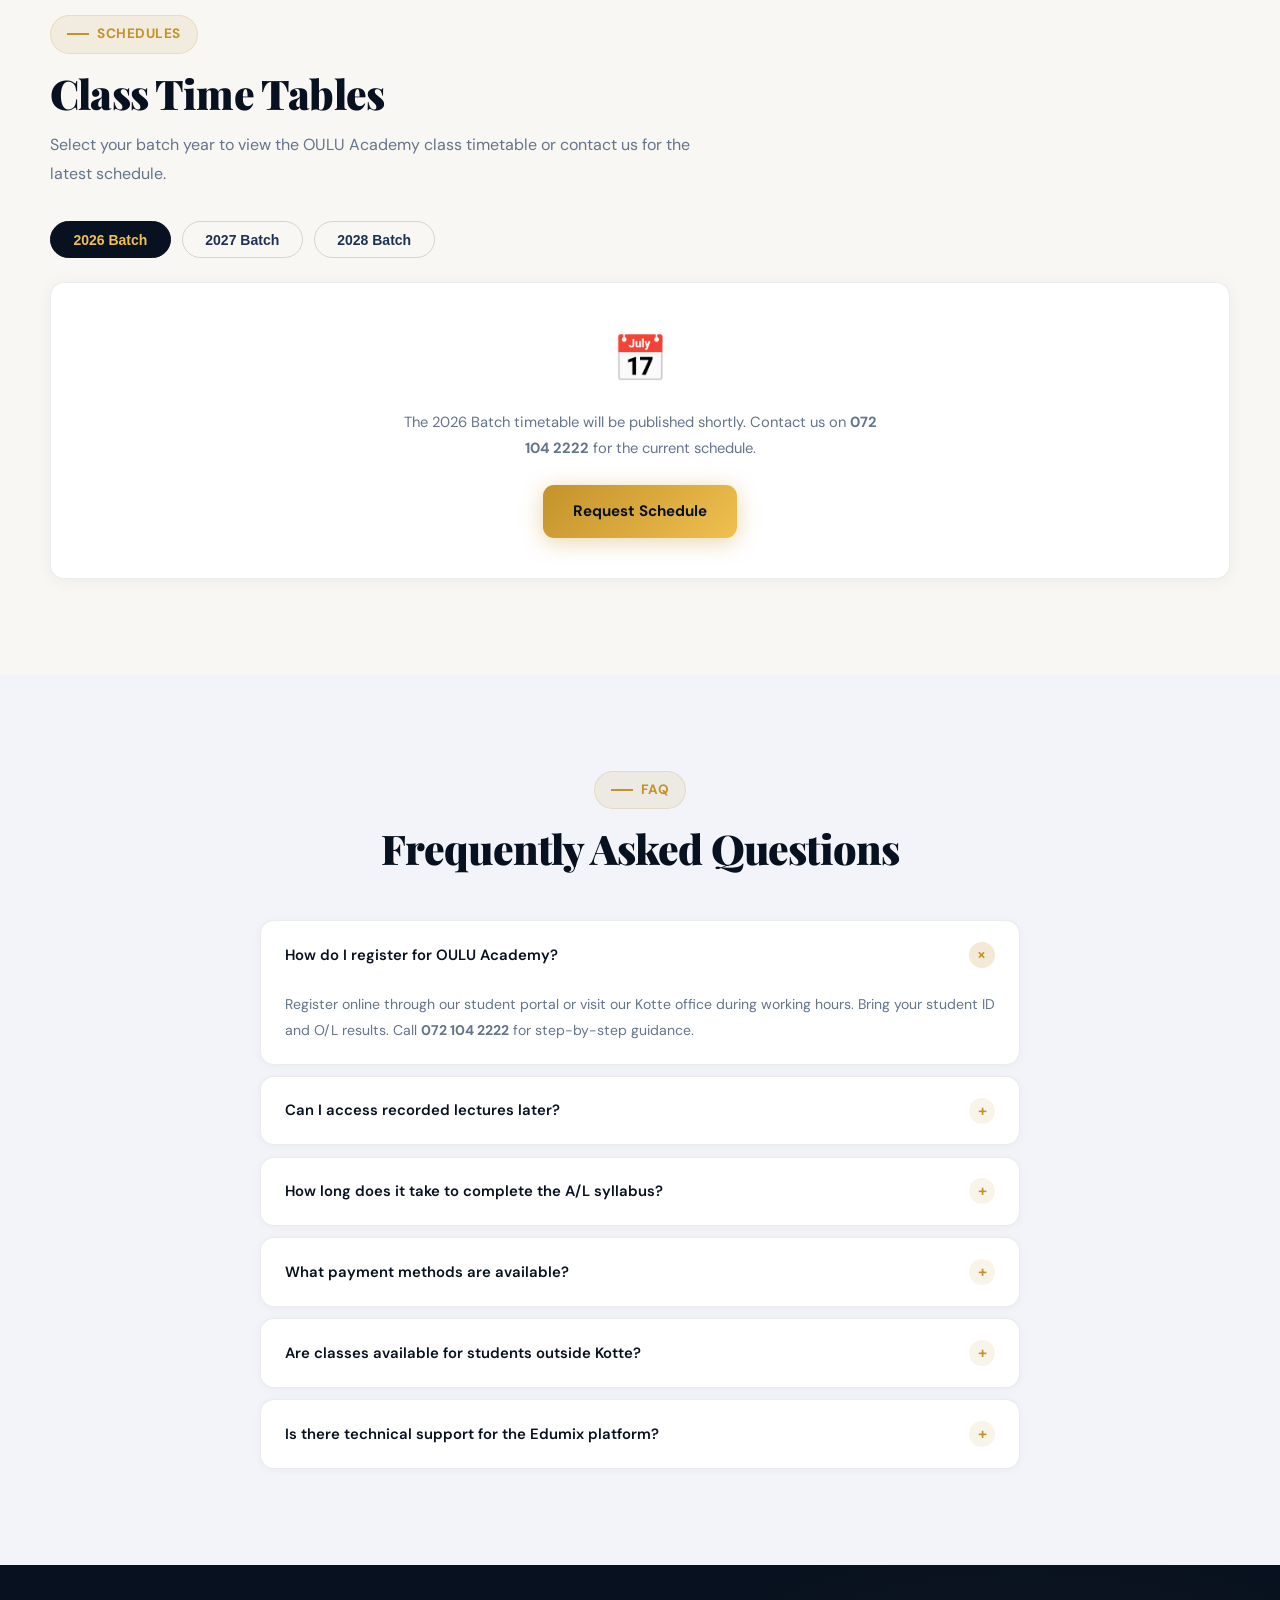
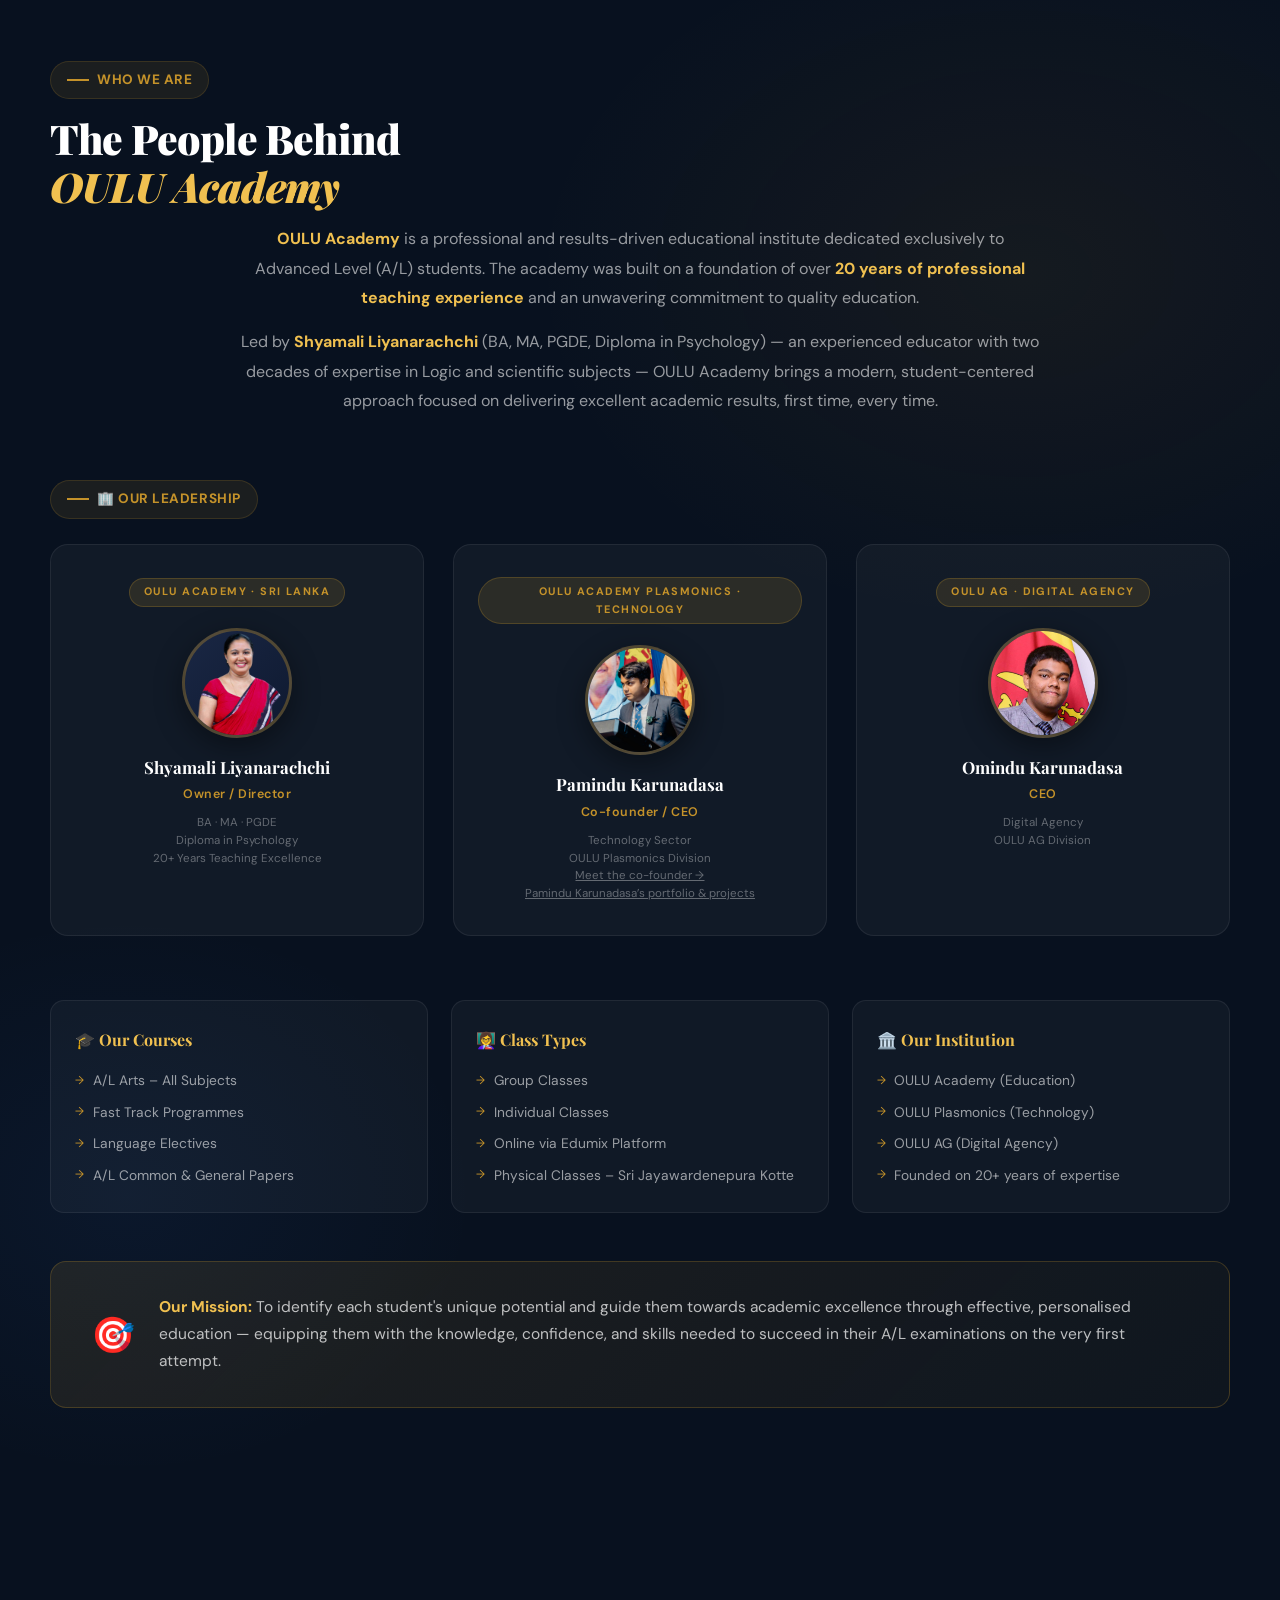
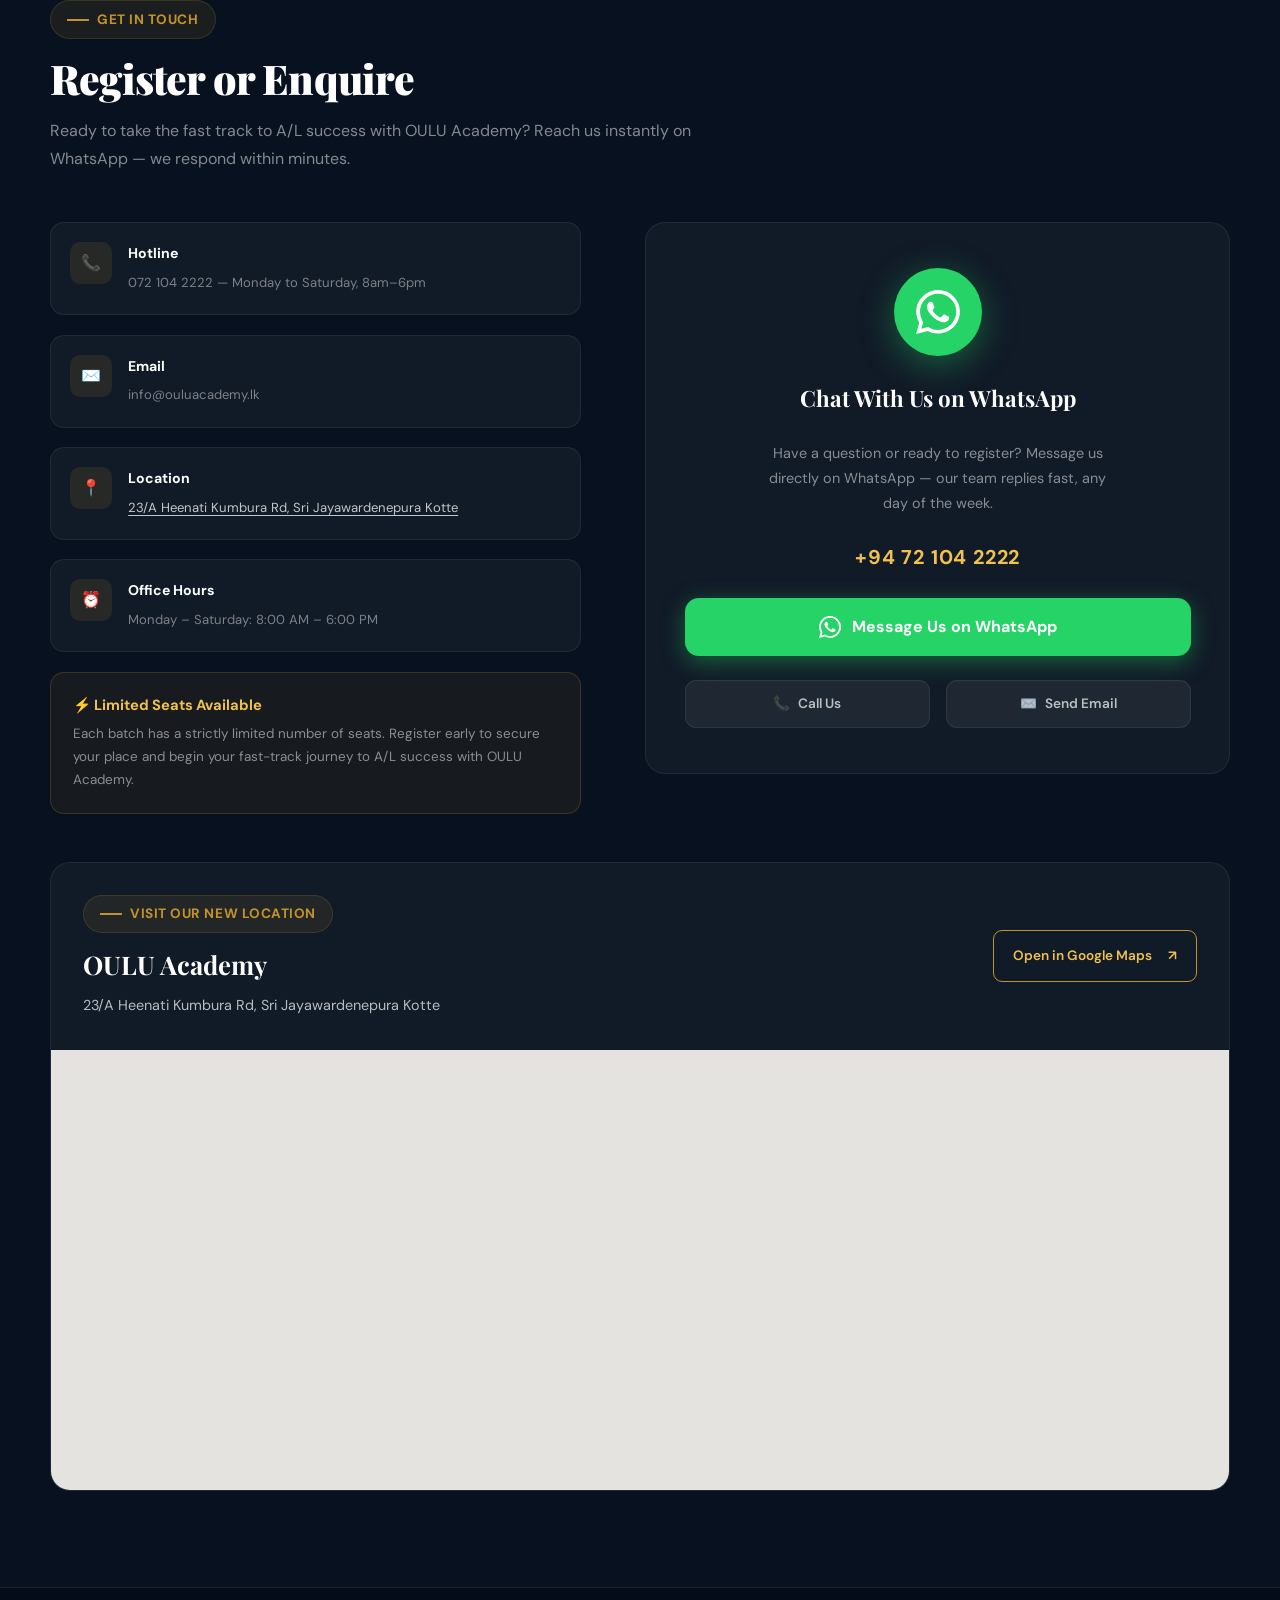
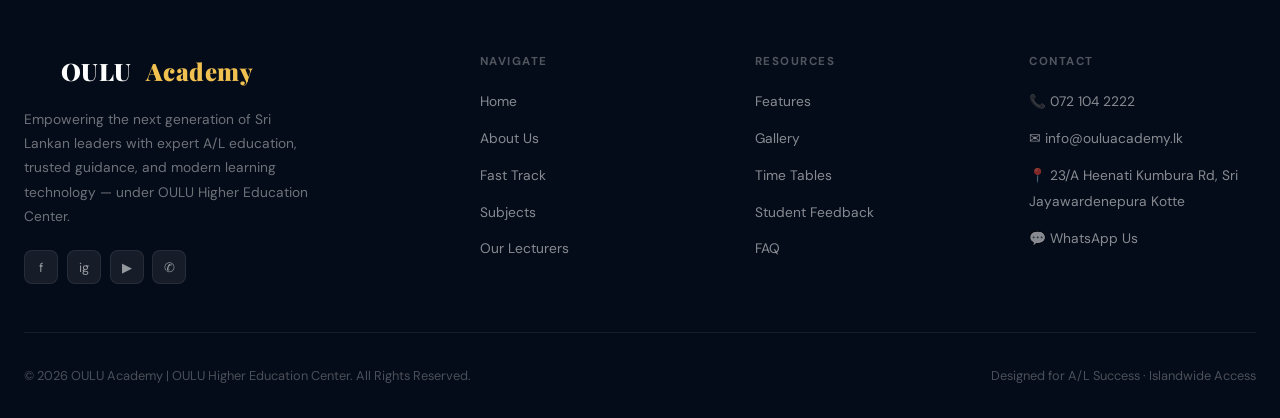
==== commit d7fdd9ab: "Update academy location and map and extend founder photo gallery" ====
--- a/index.html
+++ b/index.html
@@ -9,9 +9,9 @@
 <link rel="icon" type="image/png" href="favicon.png">
 <meta name="google-site-verification" content="q9MNf5psKL7M3zZ3JDeM91HsE00J4mTUX5C3OQ97uD8" />
 <!-- Description — this is what appears under your site name in Google -->
-<meta name="description" content="OULU Academy is Sri Lanka's fast-track A/L institute. Pass your A/Levels on your first attempt in 12–15 months. Located in Colombo 06. Call 072 104 2222." />
+<meta name="description" content="OULU Academy is Sri Lanka's fast-track A/L institute. Pass your A/Levels on your first attempt in 12–15 months. Located in Sri Jayawardenepura Kotte. Call 072 104 2222." />
 <!-- Keywords (less important now but still good) -->
-<meta name="keywords" content="OULU Academy,AL classes,online classes, AL institute Sri Lanka, fast track AL, Colombo AL classes, first attempt AL,oulu academy" />
+<meta name="keywords" content="OULU Academy,AL classes,online classes, AL institute Sri Lanka, fast track AL, Kotte AL classes, first attempt AL,oulu academy" />
 <link rel="canonical" href="https://ouluacademy.lk/">
 <meta name="robots" content="index, follow, max-image-preview:large">
 <script type="application/ld+json">
@@ -24,7 +24,21 @@
       "name": "OULU Academy",
       "url": "https://ouluacademy.lk/",
       "description": "An educational institute in Sri Lanka dedicated to Advanced Level students.",
-      "founder": {"@id": "https://stalwart-fenglisu-eb2115.netlify.app/#person"}
+      "founder": {
+        "@id": "https://stalwart-fenglisu-eb2115.netlify.app/#person"
+      },
+      "address": {
+        "@type": "PostalAddress",
+        "streetAddress": "23/A Heenati Kumbura Rd",
+        "addressLocality": "Sri Jayawardenepura Kotte",
+        "addressCountry": "LK"
+      },
+      "geo": {
+        "@type": "GeoCoordinates",
+        "latitude": 6.914876,
+        "longitude": 79.934394
+      },
+      "hasMap": "https://maps.app.goo.gl/nKaZpwWU1jCa3wDY8"
     },
     {
       "@type": "Person",
@@ -32,10 +46,18 @@
       "name": "Pamindu Karunadasa",
       "alternateName": "Pamindu Pasandul Karunadasa",
       "url": "https://stalwart-fenglisu-eb2115.netlify.app/",
-      "image": "https://ouluacademy.lk/DSC04325.jpg",
+      "image": [
+        "https://ouluacademy.lk/DSC04325.jpg",
+        "https://ouluacademy.lk/assets/photos/pamindu-karunadasa-bcs-kdu-portrait-2026.jpg",
+        "https://ouluacademy.lk/assets/photos/pamindu-karunadasa-cre8x-3-lamp-lighting-2026.jpg",
+        "https://ouluacademy.lk/assets/photos/pamindu-karunadasa-bcs-kdu-speech-black-and-white-2026.jpg",
+        "https://ouluacademy.lk/assets/photos/pamindu-karunadasa-bcs-kdu-address-2026.jpg"
+      ],
       "jobTitle": "Co-founder / CEO",
       "mainEntityOfPage": "https://ouluacademy.lk/pamindu-karunadasa/",
-      "worksFor": {"@id": "https://ouluacademy.lk/#academy"},
+      "worksFor": {
+        "@id": "https://ouluacademy.lk/#academy"
+      },
       "sameAs": [
         "https://www.linkedin.com/in/pamindu-karunadasa",
         "https://github.com/CodeJediX",
@@ -1101,6 +1123,8 @@
   box-shadow: 0 0 0 6px rgba(196,146,42,.12);
 }
 
+
+.location-link{display:inline-block}.location-link:focus-visible,.map-open:focus-visible{outline:3px solid var(--gold-lt);outline-offset:5px}.c-block .location-link span{color:rgba(255,255,255,.75);text-decoration:underline;text-underline-offset:3px}.academy-map{margin-top:3rem;scroll-margin-top:110px;border:1px solid var(--border-d);border-radius:20px;overflow:hidden;background:rgba(255,255,255,.04)}.map-heading{display:flex;align-items:center;justify-content:space-between;gap:2rem;padding:2rem}.map-heading .sec-label{margin-bottom:.6rem}.map-heading h3{font-family:'Playfair Display',serif;color:#fff;font-size:1.6rem;margin-bottom:.5rem}.map-heading p:last-child{color:rgba(255,255,255,.7);font-size:.9rem;line-height:1.7}.map-open{display:inline-flex;align-items:center;gap:1rem;flex-shrink:0;border:1px solid var(--gold);padding:.85rem 1.2rem;border-radius:9px;color:var(--gold-lt);font-weight:600;font-size:.85rem}.academy-map iframe{display:block;width:100%;height:440px;background:#e5e3df}@media(max-width:700px){.map-heading{align-items:flex-start;flex-direction:column;gap:1.25rem;padding:1.5rem}.academy-map iframe{height:350px}.academy-map{margin-top:2rem}}
 </style>
 <script src="./three.min.js" defer></script>
 </head>
@@ -1389,7 +1413,7 @@
     <h2 class="sec-h lt" data-r data-d="1" data-key="feat_h">Special Features</h2>
     <p class="sec-p lt" data-r data-d="2" data-key="feat_p">A complete academic ecosystem ensuring every OULU Academy student thrives — inside the classroom and beyond.</p>
     <div class="feat-grid">
-      <div class="feat-item" data-r data-d="1"><div class="feat-ico">🖥️</div><div><h4 data-key="feat_1h">Online &amp; Physical Classes</h4><p data-key="feat_1p">Live classes at our Colombo centre with simultaneous Zoom access. All sessions recorded and available on Edumix — study anywhere, anytime, islandwide.</p></div></div>
+      <div class="feat-item" data-r data-d="1"><div class="feat-ico">🖥️</div><div><h4 data-key="feat_1h">Online &amp; Physical Classes</h4><p data-key="feat_1p">Live classes at our Kotte centre with simultaneous Zoom access. All sessions recorded and available on Edumix — study anywhere, anytime, islandwide.</p></div></div>
       <div class="feat-item" data-r data-d="2"><div class="feat-ico">🎯</div><div><h4 data-key="feat_2h">Expert Exam Preparation</h4><p data-key="feat_2p">Dedicated lecturers for every subject. Intensive past paper &amp; model paper discussions. Full A/L General English and Common General Test preparation included.</p></div></div>
       <div class="feat-item" data-r data-d="3"><div class="feat-ico">📈</div><div><h4 data-key="feat_3h">Student Tracking &amp; Mentorship</h4><p data-key="feat_3p">Monthly progress reports, parent meetings, performance rankings, motivation sessions, time management coaching, and University Entrance Orientation for every student.</p></div></div>
       <div class="feat-item" data-r data-d="4"><div class="feat-ico">💰</div><div><h4 data-key="feat_4h">Budget-Friendly Fees</h4><p data-key="feat_4p">සෑම කෙනෙකුටම ගැළපෙන ගාස්තු පද්ධතිය. A carefully structured fee system ensuring high-quality education is accessible to every motivated student without financial burden.</p></div></div>
@@ -1488,11 +1512,11 @@
       <h2 class="sec-h" data-r data-d="1" style="text-align:center" data-key="faq_h">Frequently Asked Questions</h2>
     </div>
     <div class="faq-list">
-      <div class="faq-item open" data-r data-d="1"><div class="faq-q" data-key="faq_q1">How do I register for OULU Academy? <div class="faq-ico">+</div></div><div class="faq-a" data-key="faq_a1">Register online through our student portal or visit our Colombo office during working hours. Bring your student ID and O/L results. Call <strong>072 104 2222</strong> for step-by-step guidance.</div></div>
+      <div class="faq-item open" data-r data-d="1"><div class="faq-q" data-key="faq_q1">How do I register for OULU Academy? <div class="faq-ico">+</div></div><div class="faq-a" data-key="faq_a1">Register online through our student portal or visit our Kotte office during working hours. Bring your student ID and O/L results. Call <strong>072 104 2222</strong> for step-by-step guidance.</div></div>
       <div class="faq-item" data-r data-d="2"><div class="faq-q" data-key="faq_q2">Can I access recorded lectures later? <div class="faq-ico">+</div></div><div class="faq-a" data-key="faq_a2">Yes — every class is recorded and uploaded to the Edumix platform. Access any lecture at any time using your student login. Dialog SIM users access Edumix completely data-free.</div></div>
       <div class="faq-item" data-r data-d="3"><div class="faq-q" data-key="faq_q3">How long does it take to complete the A/L syllabus? <div class="faq-ico">+</div></div><div class="faq-a" data-key="faq_a3">OULU Academy's fast-track programme is structured to complete the full A/L syllabus within 12 to 15 months, preparing students to sit the A/L examination confidently on their first attempt.</div></div>
-      <div class="faq-item" data-r data-d="1"><div class="faq-q" data-key="faq_q4">What payment methods are available? <div class="faq-ico">+</div></div><div class="faq-a" data-key="faq_a4">We accept online bank transfers, credit/debit card payments via our secure gateway, and cash payments at our Colombo centre. Flexible monthly instalment options are available on request.</div></div>
-      <div class="faq-item" data-r data-d="2"><div class="faq-q" data-key="faq_q5">Are classes available for students outside Colombo? <div class="faq-ico">+</div></div><div class="faq-a" data-key="faq_a5">Absolutely. Physical classes are held at our Colombo centre and all sessions are simultaneously accessible online via Edumix. Any student anywhere in Sri Lanka can enrol and attend.</div></div>
+      <div class="faq-item" data-r data-d="1"><div class="faq-q" data-key="faq_q4">What payment methods are available? <div class="faq-ico">+</div></div><div class="faq-a" data-key="faq_a4">We accept online bank transfers, credit/debit card payments via our secure gateway, and cash payments at our Kotte centre. Flexible monthly instalment options are available on request.</div></div>
+      <div class="faq-item" data-r data-d="2"><div class="faq-q" data-key="faq_q5">Are classes available for students outside Kotte? <div class="faq-ico">+</div></div><div class="faq-a" data-key="faq_a5">Absolutely. Physical classes are held at our Kotte centre and all sessions are simultaneously accessible online via Edumix. Any student anywhere in Sri Lanka can enrol and attend.</div></div>
       <div class="faq-item" data-r data-d="3"><div class="faq-q" data-key="faq_q6">Is there technical support for the Edumix platform? <div class="faq-ico">+</div></div><div class="faq-a" data-key="faq_a6">Yes. Our dedicated tech support hotline is available to resolve any platform issues quickly so your learning is never interrupted. Contact us on 072 104 2222 for assistance.</div></div>
     </div>
   </div>
@@ -1586,7 +1610,7 @@
           <li>Group Classes</li>
           <li>Individual Classes</li>
           <li>Online via Edumix Platform</li>
-          <li>Physical Classes – Colombo 06</li>
+          <li>Physical Classes – Sri Jayawardenepura Kotte</li>
         </ul>
       </div>
       <div class="aub-card" data-r data-d="3">
@@ -1620,7 +1644,7 @@
       <div class="c-info" data-r data-d="1">
         <div class="c-block"><div class="c-ico">📞</div><div><strong data-key="c_hot">Hotline</strong><span data-key="c_hot_d">072 104 2222 — Monday to Saturday, 8am–6pm</span></div></div>
         <div class="c-block"><div class="c-ico">✉️</div><div><strong data-key="c_email">Email</strong><span>info@ouluacademy.lk</span></div></div>
-        <div class="c-block"><div class="c-ico">📍</div><div><strong data-key="c_loc">Location</strong><span data-key="c_loc_d">37 1/2, 1st Floor, Highlevel Rd, Colombo 06.</span></div></div>
+        <div class="c-block"><div class="c-ico">📍</div><div><strong data-key="c_loc">Location</strong><a class="location-link" href="https://maps.app.goo.gl/nKaZpwWU1jCa3wDY8" target="_blank" rel="noopener noreferrer"><span data-key="c_loc_d">23/A Heenati Kumbura Rd, Sri Jayawardenepura Kotte</span></a></div></div>
         <div class="c-block"><div class="c-ico">⏰</div><div><strong data-key="c_hrs">Office Hours</strong><span data-key="c_hrs_d">Monday – Saturday: 8:00 AM – 6:00 PM</span></div></div>
         <div class="c-note"><strong data-key="c_note_h">⚡ Limited Seats Available</strong><p data-key="c_note_p">Each batch has a strictly limited number of seats. Register early to secure your place and begin your fast-track journey to A/L success with OULU Academy.</p></div>
       </div>
@@ -1641,6 +1665,10 @@
         </div>
       </div>
     </div>
+    <div class="academy-map" id="academy-location">
+      <div class="map-heading"><div><p class="sec-label" data-key="map_label">Visit our new location</p><h3>OULU Academy</h3><p data-key="c_loc_d">23/A Heenati Kumbura Rd, Sri Jayawardenepura Kotte</p></div><a class="map-open" href="https://maps.app.goo.gl/nKaZpwWU1jCa3wDY8" target="_blank" rel="noopener noreferrer"><span data-key="map_open">Open in Google Maps</span> <span aria-hidden="true">↗</span></a></div>
+      <iframe title="Google Maps: OULU Academy at 23/A Heenati Kumbura Road, Sri Jayawardenepura Kotte" src="https://www.google.com/maps/embed?pb=!1m18!1m12!1m3!1d3960.7968475684966!2d79.934394!3d6.914876!2m3!1f0!2f0!3f0!3m2!1i1024!2i768!4f13.1!3m3!1m2!1s0x3ae257007ce3ce8d%3A0x61f9a538ae45b7fa!2soulu%20Academy!5e0!3m2!1sen!2slk!4v1793969871806!5m2!1sen!2slk" width="1100" height="440" style="border:0" allowfullscreen loading="lazy" referrerpolicy="strict-origin-when-cross-origin"></iframe>
+    </div>
   </div>
 </section>
 
@@ -1683,7 +1711,7 @@
         <ul>
           <li><a href="tel:0721042222">📞 072 104 2222</a></li>
           <li><a href="mailto:info@ouluacademy.lk">✉ info@ouluacademy.lk</a></li>
-          <li><a href="#contact">📍 37 1/2, 1st Floor, Highlevel Rd, Colombo 06.</a></li>
+          <li><a href="#academy-location">📍 <span data-key="c_loc_d">23/A Heenati Kumbura Rd, Sri Jayawardenepura Kotte</span></a></li>
           <li><a href="https://wa.me/94721042222" target="_blank">💬 WhatsApp Us</a></li>
         </ul>
       </div>
@@ -1752,7 +1780,7 @@
     lec_p:"Learn from the country's most dedicated educators who have guided thousands of students to university success.",
     feat_label:'Why OULU Academy', feat_h:'Special Features',
     feat_p:'A complete academic ecosystem ensuring every OULU Academy student thrives — inside the classroom and beyond.',
-    feat_1h:'Online & Physical Classes', feat_1p:'Live classes at our Colombo centre with simultaneous Zoom access. All sessions recorded and available on Edumix — study anywhere, anytime, islandwide.',
+    feat_1h:'Online & Physical Classes', feat_1p:'Live classes at our Kotte centre with simultaneous Zoom access. All sessions recorded and available on Edumix — study anywhere, anytime, islandwide.',
     feat_2h:'Expert Exam Preparation', feat_2p:'Dedicated lecturers for every subject. Intensive past paper & model paper discussions. Full A/L General English and Common General Test preparation included.',
     feat_3h:'Student Tracking & Mentorship', feat_3p:'Monthly progress reports, parent meetings, performance rankings, motivation sessions, time management coaching, and University Entrance Orientation for every student.',
     feat_4h:'Budget-Friendly Fees', feat_4p:'සෑම කෙනෙකුටම ගැළපෙන ගාස්තු පද්ධතිය. A carefully structured fee system ensuring high-quality education is accessible to every motivated student without financial burden.',
@@ -1773,21 +1801,22 @@
     tt_cta:'Request Schedule',
     faq_h:'Frequently Asked Questions',
     faq_q1:'How do I register for OULU Academy?',
-    faq_a1:'Register online through our student portal or visit our Colombo office during working hours. Bring your student ID and O/L results. Call <strong>072 104 2222</strong> for step-by-step guidance.',
+    faq_a1:'Register online through our student portal or visit our Kotte office during working hours. Bring your student ID and O/L results. Call <strong>072 104 2222</strong> for step-by-step guidance.',
     faq_q2:'Can I access recorded lectures later?',
     faq_a2:'Yes — every class is recorded and uploaded to the Edumix platform. Access any lecture at any time using your student login. Dialog SIM users access Edumix completely data-free.',
     faq_q3:'How long does it take to complete the A/L syllabus?',
     faq_a3:'OULU Academy\'s fast-track programme is structured to complete the full A/L syllabus within 12 to 15 months, preparing students to sit the A/L examination confidently on their first attempt.',
     faq_q4:'What payment methods are available?',
-    faq_a4:'We accept online bank transfers, credit/debit card payments via our secure gateway, and cash payments at our Colombo centre. Flexible monthly instalment options are available on request.',
-    faq_q5:'Are classes available for students outside Colombo?',
-    faq_a5:'Absolutely. Physical classes are held at our Colombo centre and all sessions are simultaneously accessible online via Edumix. Any student anywhere in Sri Lanka can enrol and attend.',
+    faq_a4:'We accept online bank transfers, credit/debit card payments via our secure gateway, and cash payments at our Kotte centre. Flexible monthly instalment options are available on request.',
+    faq_q5:'Are classes available for students outside Kotte?',
+    faq_a5:'Absolutely. Physical classes are held at our Kotte centre and all sessions are simultaneously accessible online via Edumix. Any student anywhere in Sri Lanka can enrol and attend.',
     faq_q6:'Is there technical support for the Edumix platform?',
     faq_a6:'Yes. Our dedicated tech support hotline is available to resolve any platform issues quickly so your learning is never interrupted. Contact us on 072 104 2222 for assistance.',
     contact_label:'Get In Touch', contact_h:'Register or Enquire',
     contact_p:'Ready to take the fast track to A/L success with OULU Academy? Reach us instantly on WhatsApp — we respond within minutes.',
     c_hot:'Hotline', c_hot_d:'072 104 2222 — Monday to Saturday, 8am–6pm',
-    c_email:'Email', c_loc:'Location', c_loc_d:'Colombo & Online — Islandwide Access via Edumix',
+    map_label:'Visit our new location', map_open:'Open in Google Maps',
+    c_email:'Email', c_loc:'Location', c_loc_d:'23/A Heenati Kumbura Rd, Sri Jayawardenepura Kotte',
     c_hrs:'Office Hours', c_hrs_d:'Monday – Saturday: 8:00 AM – 6:00 PM',
     c_note_h:'⚡ Limited Seats Available',
     c_note_p:'Each batch has a strictly limited number of seats. Register early to secure your place and begin your fast-track journey to A/L success with OULU Academy.',
@@ -1846,7 +1875,7 @@
     lec_p:'දහස් ගණන් සිසුන් විශ්ව විද්‍යාල සාර්ථකත්වයට ගෙනගිය රටේ වඩාත්ම කැපවූ ගුරුවරුන්ගෙන් ඉගෙන ගන්න.',
     feat_label:'ඇයි OULU Academy', feat_h:'විශේෂ ලක්ෂණ',
     feat_p:'සෑම OULU Academy සිසුවෙකුම දිනෙමින් — පන්තිකාමරය ඇතුළතත් ඉන් ඔබ්බෙනුත් — සම්පූර්ණ ශාස්ත්‍රීය පරිසරය.',
-    feat_1h:'ඔන්ලයින් සහ භෞතික පන්ති', feat_1p:'Colombo ශාඛාවෙන් සෘජු පන්ති; Zoom හරහා එකවිට. Edumix හරහා සියලු සැසි පටිගත — ඕනෑ තැනකදී, ඕනෑ වෙලාවක.',
+    feat_1h:'ඔන්ලයින් සහ භෞතික පන්ති', feat_1p:'Kotte ශාඛාවෙන් සෘජු පන්ති; Zoom හරහා එකවිට. Edumix හරහා සියලු සැසි පටිගත — ඕනෑ තැනකදී, ඕනෑ වෙලාවක.',
     feat_2h:'විශේෂඥ විභාග සූදානම', feat_2p:'සෑම විෂයයකටම කැපවූ කථිකාචාර්යවරු. දැඩි පෙර ප්‍රශ්නපත්‍ර සාකච්ඡා. A/L සාමාන්‍ය ඉංග්‍රීසි සහ CTG සූදානම ඇතුළත.',
     feat_3h:'සිසු ලුහුබැඳීම සහ උපදේශනය', feat_3p:'මාසිකව ප්‍රගති වාර්තා, දෙමාපිය රැස්වීම්, ශ්‍රේණිගත කිරීම්, අභිප්‍රේරණ, කාල කළමනාකරණය සහ විශ්ව විද්‍යාල ප්‍රවේශ දිශාන්නය.',
     feat_4h:'ලාභ ගාස්තු', feat_4p:'සෑම කෙනෙකුටම ගැළපෙන ගාස්තු පද්ධතිය. ගුණාත්මක අධ්‍යාපනය හැකි සිසු සෑම දෙනෙකුටම.',
@@ -1867,21 +1896,22 @@
     tt_cta:'කාලසටහන ඉල්ලන්න',
     faq_h:'නිතර අසන ප්‍රශ්න',
     faq_q1:'OULU Academy ලියාපදිංචි කරගන්නේ කෙසේද?',
-    faq_a1:'ශිෂ්‍ය ද්වාරය හරහා ඔන්ලයින් ලියාපදිංචි කරන්න. ශිෂ්‍ය ID සහ O/L ප්‍රතිඵල රැගෙන Colombo කාර්යාලයට එන්න. <strong>072 104 2222</strong> ට ඇමතීමෙන් මාර්ගෝපදේශ ලබාගන්න.',
+    faq_a1:'ශිෂ්‍ය ද්වාරය හරහා ඔන්ලයින් ලියාපදිංචි කරන්න. ශිෂ්‍ය ID සහ O/L ප්‍රතිඵල රැගෙන Kotte කාර්යාලයට එන්න. <strong>072 104 2222</strong> ට ඇමතීමෙන් මාර්ගෝපදේශ ලබාගන්න.',
     faq_q2:'පටිගත පාඩම් පසුව ප්‍රවේශ කළ හැකිද?',
     faq_a2:'ඔව් — සෑම පන්තියක්ම Edumix වේදිකාවට උඩුගත කෙරේ. ඕනෑ වෙලාවක ශිෂ්‍ය ලොගින් හරහා ප්‍රවේශ කරන්න. Dialog SIM භාවිතකරුවන් data නොමිලේ.',
     faq_q3:'A/L සිලබස් නිම කිරීමට කොපමණ කාලයක් ගතවේද?',
     faq_a3:'OULU Academy ශීඝ්‍ර-track වැඩසටහන මාස 12–15 ක් ඇතුළත A/L සිලබස් සම්පූර්ණ කිරීමට ව්‍යූහගතය.',
     faq_q4:'ගෙවීම් ක්‍රම මොනවාද?',
-    faq_a4:'ඔන්ලයින් බැංකු හුවමාරු, ක්‍රෙඩිට්/ඩෙබිට් කාඩ් ගෙවීම් සහ Colombo ශාඛාවේ මුදල් ගෙවීම් පිළිගනු ලැබේ.',
-    faq_q5:'Colombo ඉවත් සිසුන්ට පන්ති ලබා ගත හැකිද?',
-    faq_a5:'ඔව්. Colombo ශාඛාවේ භෞතික පන්ති සහ Edumix හරහා ඕනෑ ශ්‍රී ලාංකිකයෙකුට ප්‍රවේශ කළ හැකිය.',
+    faq_a4:'ඔන්ලයින් බැංකු හුවමාරු, ක්‍රෙඩිට්/ඩෙබිට් කාඩ් ගෙවීම් සහ Kotte ශාඛාවේ මුදල් ගෙවීම් පිළිගනු ලැබේ.',
+    faq_q5:'Kotte ඉවත් සිසුන්ට පන්ති ලබා ගත හැකිද?',
+    faq_a5:'ඔව්. Kotte ශාඛාවේ භෞතික පන්ති සහ Edumix හරහා ඕනෑ ශ්‍රී ලාංකිකයෙකුට ප්‍රවේශ කළ හැකිය.',
     faq_q6:'Edumix platform ට තාක්ෂණ සහාය තිබේද?',
     faq_a6:'ඔව්. 072 104 2222 ට ඇමතීමෙන් ඕනෑ platform ගැටලුවකට ශීඝ්‍ර සහාය ලබාගන්න.',
     contact_label:'අමතන්න', contact_h:'ලියාපදිංචිය හෝ විමසීම',
     contact_p:'OULU Academy සමඟ A/L සාර්ථකත්වයට ශීඝ්‍ර මාර්ගය ගත හැකිද? WhatsApp හරහා ශීඝ්‍රව සම්බන්ධ වන්න.',
     c_hot:'හොට්ලයින්', c_hot_d:'072 104 2222 — සදා සිට සෙනසුරාදා, 8am–6pm',
-    c_email:'ඊමේල්', c_loc:'ස්ථානය', c_loc_d:'Colombo සහ Online — Edumix හරහා 섬-ව්‍යාප්ත',
+    map_label:'අපගේ නව ස්ථානයට පැමිණෙන්න', map_open:'Google Maps හි විවෘත කරන්න',
+    c_email:'ඊමේල්', c_loc:'ස්ථානය', c_loc_d:'23/A Heenati Kumbura Rd, Sri Jayawardenepura Kotte',
     c_hrs:'කාර්යාල වේලාව', c_hrs_d:'සදා – සෙනසුරාදා: 8:00 AM – 6:00 PM',
     c_note_h:'⚡ ආසන සීමිතයි',
     c_note_p:'සෑම කාණ්ඩයකම ආසන ගණන සීමිතයි. ඉක්මනින් ලියාපදිංචි වී ඔබේ ස්ථානය ආරක්ෂා කරගන්න.',
